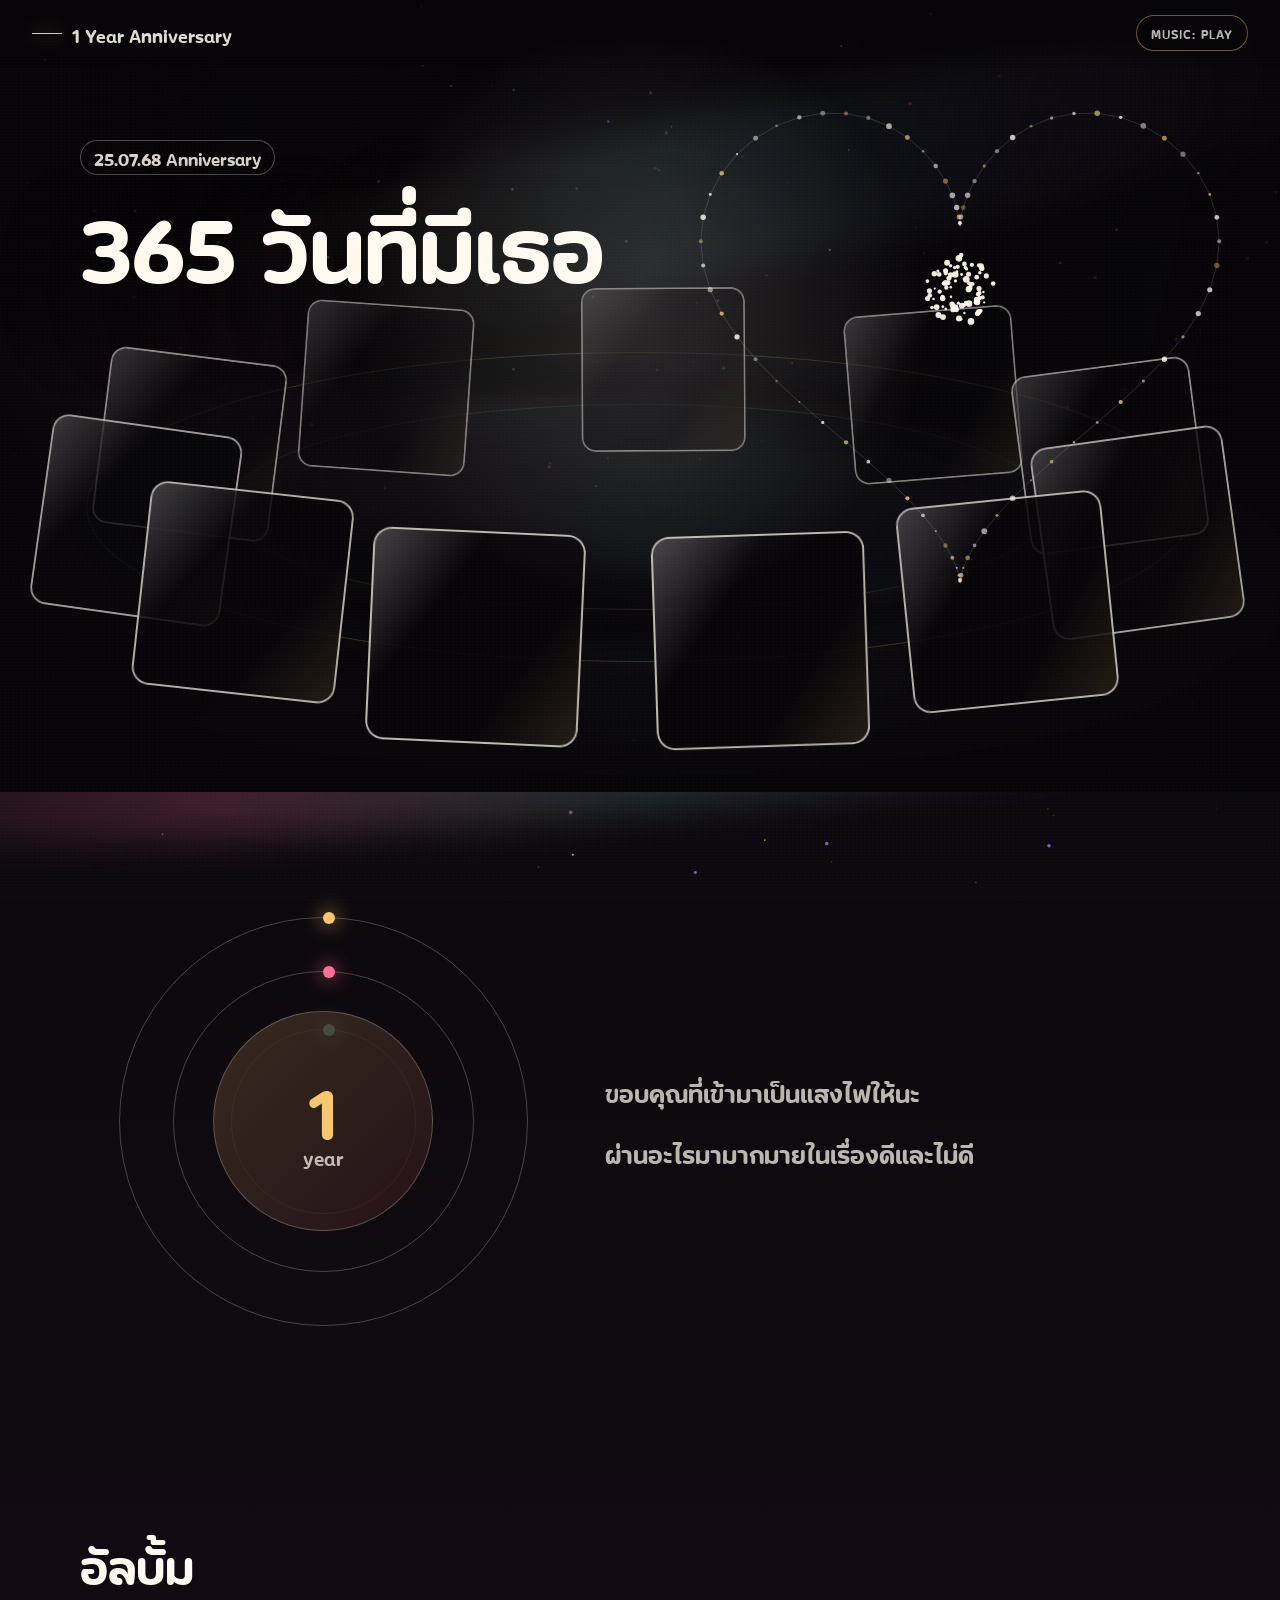
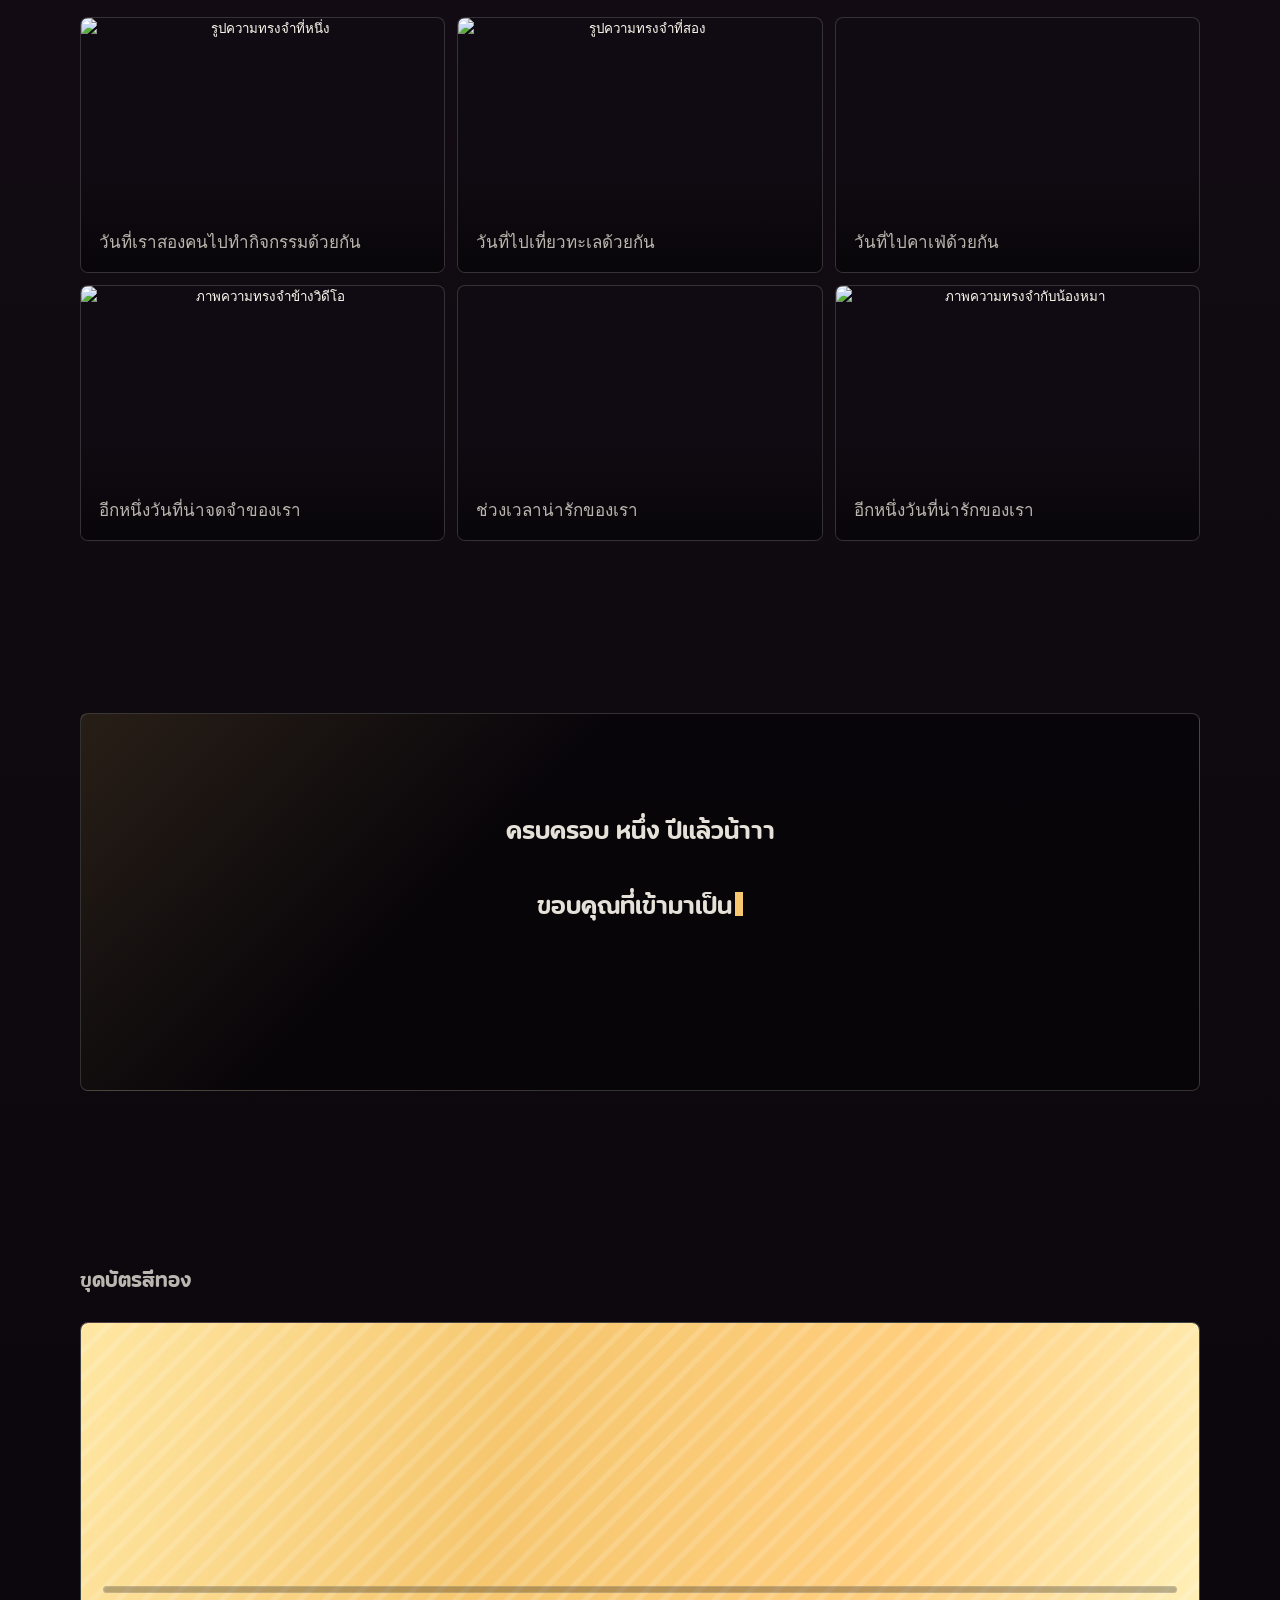
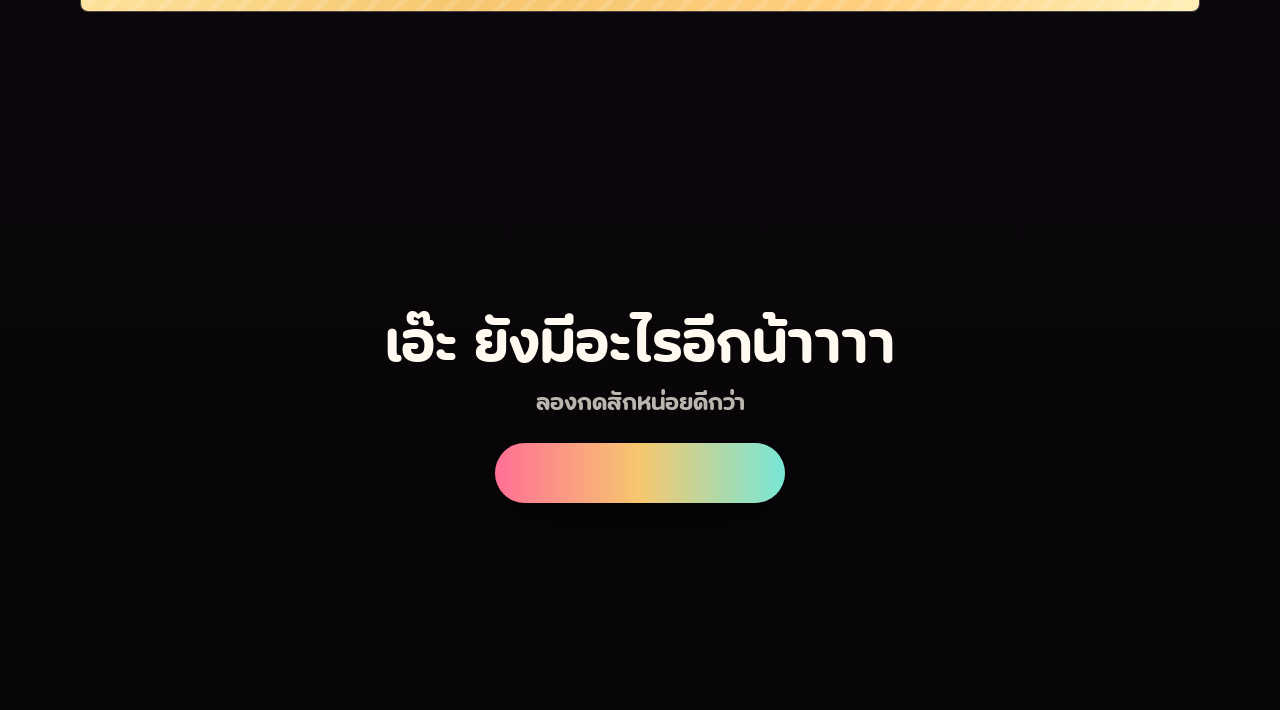
==== NN2.html @ c5a95ccd "Add files via upload" ====
<!DOCTYPE html>
<html lang="th">
<head>
<meta charset="UTF-8">
<meta name="viewport" content="width=device-width, initial-scale=1.0">
<title>365 วันที่มีเธอ</title>

<style>
@font-face {
    font-family: "FC Issara Rounded";
    src: url("FC_Issara_Rounded.ttf") format("truetype");
    font-weight: 400;
    font-style: normal;
}

:root {
    --night: #070508;
    --deep: #120b13;
    --ink: #fff9ef;
    --muted: rgba(255, 249, 239, 0.72);
    --line: rgba(255, 249, 239, 0.18);
    --gold: #f6c76f;
    --rose: #ff6f95;
    --aqua: #77e7d7;
    --violet: #9c86ff;
}

* {
    box-sizing: border-box;
}

html {
    scroll-behavior: smooth;
}

body {
    margin: 0;
    color: var(--ink);
    background:
        linear-gradient(180deg, #070508 0%, #120b13 42%, #070508 100%);
    font-family: "FC Issara Rounded", "Leelawadee UI", Tahoma, sans-serif;
    letter-spacing: 0;
    overflow-x: hidden;
}

body.locked {
    overflow: hidden;
}

body.screen-shake {
    animation: screenShake 480ms cubic-bezier(.36, .07, .19, .97);
}

canvas {
    position: fixed;
    inset: 0;
    width: 100%;
    height: 100%;
    pointer-events: none;
}

#starCanvas {
    z-index: -4;
}

#heartCanvas {
    z-index: 1;
}

#fxCanvas {
    z-index: 30;
}

.scroll-progress {
    position: fixed;
    left: 0;
    top: 0;
    z-index: 40;
    width: var(--progress, 0%);
    height: 4px;
    background: linear-gradient(90deg, var(--rose), var(--gold), var(--aqua), var(--violet));
    box-shadow: 0 0 22px rgba(246, 199, 111, 0.72);
    pointer-events: none;
}

.aurora-ribbons,
.meteor-layer,
.heart-rain,
.cursor-light,
.memory-flash {
    position: fixed;
    inset: 0;
    pointer-events: none;
}

.aurora-ribbons {
    z-index: -2;
    overflow: hidden;
    mix-blend-mode: screen;
}

.aurora-ribbons span {
    position: absolute;
    left: -18vw;
    width: 138vw;
    height: 18vh;
    border-radius: 50%;
    background: linear-gradient(90deg, transparent, rgba(255, 111, 149, 0.36), rgba(119, 231, 215, 0.28), rgba(156, 134, 255, 0.22), transparent);
    filter: blur(18px);
    opacity: 0.58;
    animation: ribbonMove 9s ease-in-out infinite alternate;
}

.aurora-ribbons span:nth-child(1) {
    top: 14vh;
    transform: rotate(-12deg);
}

.aurora-ribbons span:nth-child(2) {
    top: 46vh;
    transform: rotate(8deg);
    animation-delay: -3s;
}

.aurora-ribbons span:nth-child(3) {
    top: 72vh;
    transform: rotate(-5deg);
    animation-delay: -5s;
}

.meteor-layer {
    z-index: 4;
    overflow: hidden;
}

.meteor {
    position: fixed;
    left: var(--x);
    top: var(--y);
    width: 2px;
    height: var(--len);
    border-radius: 999px;
    background: linear-gradient(180deg, rgba(255, 249, 239, 0), var(--color));
    box-shadow: 0 0 16px var(--color);
    transform: rotate(52deg);
    animation: meteorFall var(--duration) linear forwards;
}

.heart-rain {
    z-index: 5;
    overflow: hidden;
}

.falling-heart {
    position: fixed;
    left: var(--x);
    top: -40px;
    color: var(--color);
    font-size: var(--size);
    text-shadow: 0 0 18px currentColor;
    animation: heartFall var(--duration) linear forwards;
}

.cursor-light {
    z-index: 6;
    background: radial-gradient(circle at var(--mx, 50%) var(--my, 35%), rgba(255, 249, 239, 0.14), transparent 18rem);
    mix-blend-mode: screen;
}

.click-spark {
    position: fixed;
    left: var(--x);
    top: var(--y);
    z-index: 31;
    width: var(--size);
    height: var(--size);
    border-radius: 50%;
    background: var(--color);
    box-shadow: 0 0 18px var(--color);
    pointer-events: none;
    transform: translate(-50%, -50%);
    animation: clickSpark 700ms ease-out forwards;
}

.cannon-piece {
    position: fixed;
    left: var(--x);
    bottom: -24px;
    z-index: 31;
    width: 10px;
    height: 18px;
    border-radius: 2px;
    background: var(--color);
    box-shadow: 0 0 14px var(--color);
    pointer-events: none;
    animation: cannonFly var(--duration) cubic-bezier(.16, .84, .28, 1) forwards;
}

.memory-flash {
    z-index: 28;
    opacity: 0;
    background: radial-gradient(circle at center, rgba(255, 249, 239, 0.72), rgba(246, 199, 111, 0.24), transparent 54%);
}

.memory-flash.show {
    animation: memoryFlash 650ms ease-out forwards;
}

.grain {
    position: fixed;
    inset: 0;
    z-index: 2;
    pointer-events: none;
    opacity: 0.13;
    background-image:
        repeating-linear-gradient(0deg, rgba(255,255,255,0.06) 0 1px, transparent 1px 3px),
        repeating-linear-gradient(90deg, rgba(255,255,255,0.04) 0 1px, transparent 1px 4px);
    mix-blend-mode: screen;
}

.intro-curtain {
    position: fixed;
    inset: 0;
    z-index: 25;
    display: grid;
    place-items: center;
    background: #070508;
    pointer-events: none;
    animation: curtainGone 1400ms ease 4100ms forwards;
}

.intro-curtain::before,
.intro-curtain::after {
    content: "";
    position: absolute;
    top: 0;
    bottom: 0;
    width: 50%;
    background:
        linear-gradient(90deg, rgba(7, 5, 8, 1), rgba(45, 16, 31, 0.96)),
        repeating-linear-gradient(90deg, rgba(255,255,255,0.06) 0 1px, transparent 1px 38px);
    animation: openCurtain 3200ms cubic-bezier(.65, 0, .25, 1) 900ms forwards;
}

.intro-curtain::before {
    left: 0;
}

.intro-curtain::after {
    right: 0;
    transform: scaleX(-1);
}

.intro-mark {
    position: relative;
    z-index: 1;
    text-align: center;
}

.intro-mark strong {
    display: block;
    color: var(--gold);
    font-size: 82px;
    line-height: 0.9;
    text-shadow: 0 0 34px rgba(246, 199, 111, 0.58);
}

.intro-mark span {
    display: block;
    margin-top: 12px;
    color: var(--muted);
    font-size: 24px;
}

.topbar {
    position: fixed;
    top: 0;
    left: 0;
    right: 0;
    z-index: 12;
    display: flex;
    justify-content: space-between;
    align-items: center;
    gap: 18px;
    min-height: 66px;
    padding: 12px 32px;
    background: linear-gradient(180deg, rgba(7, 5, 8, 0.84), rgba(7, 5, 8, 0));
}

.music-toggle {
    min-width: 94px;
    padding: 9px 14px;
    border: 1px solid rgba(246, 199, 111, 0.42);
    border-radius: 999px;
    color: var(--muted);
    background: rgba(7, 5, 8, 0.64);
    font: inherit;
    font-size: 12px;
    font-weight: 700;
    letter-spacing: 0.08em;
    cursor: pointer;
    backdrop-filter: blur(12px);
    transition: color 180ms ease, border-color 180ms ease, box-shadow 180ms ease;
}

.music-toggle:hover,
.music-toggle.is-playing {
    color: var(--cream);
    border-color: rgba(246, 199, 111, 0.82);
    box-shadow: 0 0 22px rgba(246, 199, 111, 0.18);
}

.music-toggle:focus-visible {
    outline: 2px solid var(--gold);
    outline-offset: 3px;
}
.brand {
    display: inline-flex;
    align-items: center;
    gap: 10px;
    min-width: 0;
    color: rgba(255, 249, 239, 0.88);
    font-size: 18px;
    text-decoration: none;
    white-space: nowrap;
}

.brand::before {
    content: "";
    width: 30px;
    height: 1px;
    background: var(--gold);
    box-shadow: 0 0 18px var(--gold);
}

.nav {
    display: flex;
    gap: 10px;
    align-items: center;
}

.nav a,
.nav button,
.tiny-button {
    min-height: 38px;
    padding: 7px 14px;
    border: 1px solid rgba(255, 249, 239, 0.24);
    border-radius: 999px;
    background: rgba(7, 5, 8, 0.42);
    color: var(--ink);
    font: inherit;
    font-size: 16px;
    text-decoration: none;
    cursor: pointer;
    backdrop-filter: blur(12px);
    transition: transform 160ms ease, filter 160ms ease;
}

.nav a:hover,
.nav a:focus-visible,
.nav button:hover,
.nav button:focus-visible,
.tiny-button:hover,
.tiny-button:focus-visible,
.primary-button:hover,
.primary-button:focus-visible,
.ghost-button:hover,
.ghost-button:focus-visible {
    transform: translateY(-2px);
    filter: brightness(1.06);
    outline: none;
}

.hero {
    position: relative;
    min-height: 88svh;
    display: grid;
    align-items: start;
    padding: 140px 32px 52px;
    isolation: isolate;
}

.hero-memory-universe {
    position: absolute;
    left: 50%;
    top: 64%;
    z-index: 4;
    width: min(92vw, 1500px);
    height: 430px;
    transform: translate(-50%, -50%);
    perspective: 1100px;
    pointer-events: auto;
    touch-action: pan-y;
    user-select: none;
    cursor: grab;
}
.hero-memory-universe.is-dragging { cursor: grabbing; }
.hero-memory-universe::before,
.hero-memory-universe::after {
    content: "";
    position: absolute;
    border: 1px solid rgba(246, 199, 111, 0.2);
    border-radius: 50%;
    box-shadow: inset 0 0 60px rgba(119, 231, 215, 0.035), 0 0 35px rgba(246, 199, 111, 0.04);
}
.hero-memory-universe::before { inset: 14% 3%; }
.hero-memory-universe::after { inset: 26% 15%; border-color: rgba(119, 231, 215, 0.11); }
.memory-planet {
    position: absolute;
    left: 50%;
    top: 50%;
    width: clamp(210px, 14vw, 300px);
    height: clamp(210px, 14vw, 300px);
    aspect-ratio: 1;
    padding: 0;
    border: 0;
    border-radius: 18px;
    background: transparent;
    cursor: pointer;
    pointer-events: auto;
    opacity: 0;
    contain: layout paint;
    backface-visibility: hidden;
    transform-style: preserve-3d;
    will-change: transform, opacity;
}
.memory-planet.planet-tall {
    width: clamp(210px, 14vw, 300px);
    height: clamp(210px, 14vw, 300px);
}
.planet-card {
    position: relative;
    width: 100%;
    height: 100%;
    display: block;
    overflow: hidden;
    border: 2px solid rgba(255, 249, 239, 0.74);
    border-radius: 18px;
    background: rgba(7, 5, 8, 0.92);
    box-shadow: 0 0 0 6px rgba(246, 199, 111, 0.06), 0 18px 40px rgba(0, 0, 0, 0.5), 0 0 28px rgba(246, 199, 111, 0.2);
    transition: transform 180ms ease, border-color 180ms ease, box-shadow 180ms ease;
}
.planet-card::after {
    content: "";
    position: absolute;
    inset: 0;
    background: linear-gradient(125deg, rgba(255,255,255,0.24), transparent 32%, transparent 70%, rgba(246,199,111,0.12));
    pointer-events: none;
}
.planet-card img,
.planet-card video { width: 100%; height: 100%; display: block; object-fit: cover; }
.memory-planet:hover .planet-card,
.memory-planet:focus-visible .planet-card {
    border-color: var(--gold);
    box-shadow: 0 0 0 8px rgba(246, 199, 111, 0.12), 0 22px 48px rgba(0, 0, 0, 0.58), 0 0 42px rgba(246, 199, 111, 0.42);
    transform: scale(1.1);
}
.memory-planet:focus-visible { outline: none; }
.planet-play {
    position: absolute;
    left: 50%;
    top: 50%;
    z-index: 2;
    width: 38px;
    height: 38px;
    display: grid;
    place-items: center;
    border: 1px solid rgba(255, 249, 239, 0.78);
    border-radius: 50%;
    color: #070508;
    background: rgba(246, 199, 111, 0.94);
    box-shadow: 0 0 26px rgba(246, 199, 111, 0.58);
    transform: translate(-50%, -50%);
    font-size: 14px;
}
.hero::before {
    content: "";
    position: absolute;
    inset: 0;
    z-index: -3;
    background:
        linear-gradient(90deg, rgba(7, 5, 8, 0.94), rgba(7, 5, 8, 0.38) 52%, rgba(7, 5, 8, 0.86)),
        linear-gradient(180deg, rgba(7, 5, 8, 0.12), rgba(7, 5, 8, 0.42) 64%, #070508),
        url("IMG_5795.jpg") center 44% / cover no-repeat;
}

.hero-inner,
.wrap {
    width: min(1120px, 100%);
    margin: 0 auto;
}

.eyebrow {
    display: inline-flex;
    align-items: center;
    min-height: 34px;
    padding: 5px 13px;
    border: 1px solid rgba(255, 249, 239, 0.28);
    border-radius: 999px;
    background: rgba(7, 5, 8, 0.32);
    color: rgba(255, 249, 239, 0.84);
    font-size: 17px;
    backdrop-filter: blur(10px);
}

h1 {
    max-width: 830px;
    margin: 22px 0 18px;
    font-size: 88px;
    line-height: 0.94;
    font-weight: 700;
    text-shadow: 0 28px 80px rgba(0, 0, 0, 0.74);
}

.hero-copy {
    max-width: 630px;
    margin: 0 0 30px;
    color: var(--muted);
    font-size: 24px;
    line-height: 1.5;
}

.actions {
    display: flex;
    flex-wrap: wrap;
    gap: 12px;
    align-items: center;
}

.primary-button,
.ghost-button {
    display: inline-flex;
    align-items: center;
    justify-content: center;
    min-height: 54px;
    padding: 12px 25px;
    border-radius: 999px;
    font: inherit;
    font-size: 20px;
    font-weight: 700;
    text-decoration: none;
    cursor: pointer;
    transition: transform 160ms ease, filter 160ms ease;
}

.primary-button {
    border: 0;
    color: #1b1014;
    background: linear-gradient(135deg, #fff9ef, var(--gold) 56%, var(--aqua));
    box-shadow: 0 24px 50px rgba(0, 0, 0, 0.36);
}

.ghost-button {
    border: 1px solid rgba(255, 249, 239, 0.26);
    color: var(--ink);
    background: rgba(255, 249, 239, 0.1);
    backdrop-filter: blur(12px);
}

section {
    position: relative;
    padding: 86px 32px;
}

section.section-fx {
    opacity: 0;
    transform: translateY(34px) scale(0.985);
    filter: blur(5px);
    transition:
        opacity 700ms ease,
        transform 700ms ease,
        filter 700ms ease;
}

section.section-fx.in-view {
    opacity: 1;
    transform: translateY(0) scale(1);
    filter: blur(0);
}

.section-head {
    display: flex;
    justify-content: space-between;
    align-items: end;
    gap: 28px;
    margin-bottom: 30px;
}

.section-head h2 {
    margin: 0;
    max-width: 640px;
    font-size: 46px;
    line-height: 1.08;
}

.section-head p {
    max-width: 440px;
    margin: 0;
    color: var(--muted);
    font-size: 20px;
    line-height: 1.45;
}

.stats {
    display: grid;
    grid-template-columns: repeat(4, minmax(0, 1fr));
    gap: 1px;
    border: 1px solid var(--line);
    background: var(--line);
}

.stat {
    position: relative;
    min-height: 158px;
    padding: 24px;
    background:
        linear-gradient(180deg, rgba(255, 249, 239, 0.08), rgba(255, 249, 239, 0.02)),
        rgba(7, 5, 8, 0.72);
    overflow: hidden;
}

.stat::after {
    content: "";
    position: absolute;
    inset: -80% -30%;
    background: linear-gradient(105deg, transparent 34%, rgba(255, 249, 239, 0.18), transparent 66%);
    transform: translateX(-70%) rotate(12deg);
    animation: cardShimmer 5.8s ease-in-out infinite;
    pointer-events: none;
}

.stat strong {
    display: block;
    color: var(--gold);
    font-size: 48px;
    line-height: 1;
}

.stat span {
    display: block;
    margin-top: 13px;
    color: var(--muted);
    font-size: 19px;
    line-height: 1.35;
}

.orbit-wrap {
    display: grid;
    grid-template-columns: 0.9fr 1.1fr;
    gap: 38px;
    align-items: center;
}

.orbit {
    position: relative;
    aspect-ratio: 1;
    min-height: 420px;
}

.orbit-ring {
    position: absolute;
    inset: 8%;
    border: 1px solid rgba(255, 249, 239, 0.24);
    border-radius: 50%;
    animation: orbitSpin 22s linear infinite;
}

.orbit-ring:nth-child(2) {
    inset: 19%;
    animation-duration: 16s;
    animation-direction: reverse;
}

.orbit-ring:nth-child(3) {
    inset: 31%;
    animation-duration: 12s;
}

.orbit-ring span {
    position: absolute;
    left: 50%;
    top: -6px;
    width: 12px;
    height: 12px;
    border-radius: 50%;
    background: var(--gold);
    box-shadow: 0 0 20px var(--gold);
}

.orbit-ring:nth-child(2) span {
    background: var(--rose);
    box-shadow: 0 0 20px var(--rose);
}

.orbit-ring:nth-child(3) span {
    background: var(--aqua);
    box-shadow: 0 0 20px var(--aqua);
}

.orbit-core {
    position: absolute;
    inset: 50%;
    width: 220px;
    height: 220px;
    display: grid;
    place-items: center;
    border: 1px solid rgba(255, 249, 239, 0.24);
    border-radius: 50%;
    background:
        linear-gradient(135deg, rgba(246, 199, 111, 0.2), rgba(255, 111, 149, 0.12)),
        rgba(7, 5, 8, 0.78);
    transform: translate(-50%, -50%);
    text-align: center;
}

.orbit-core strong {
    display: block;
    color: var(--gold);
    font-size: 68px;
    line-height: 0.9;
}

.orbit-core span {
    display: block;
    margin-top: 8px;
    color: var(--muted);
    font-size: 19px;
}

.orbit-copy {
    color: var(--muted);
    font-size: 24px;
    line-height: 1.55;
}

.film {
    display: grid;
    grid-template-columns: repeat(3, minmax(0, 1fr));
    gap: 12px;
}

.photo-frame {
    position: relative;
    min-height: 0;
    height: clamp(220px, 20vw, 260px);
    padding: 0;
    border: 1px solid rgba(255, 249, 239, 0.16);
    border-radius: 8px;
    overflow: hidden;
    background: #100b12;
    color: var(--ink);
    cursor: pointer;
    transform-style: preserve-3d;
    transition: transform 180ms ease, box-shadow 180ms ease;
}

.photo-frame::before {
    content: "";
    position: absolute;
    inset: 0;
    z-index: 1;
    background:
        linear-gradient(110deg, transparent 32%, rgba(255, 249, 239, 0.2), transparent 56%),
        repeating-linear-gradient(0deg, rgba(255, 255, 255, 0.06) 0 1px, transparent 1px 7px);
    transform: translateX(-120%);
    animation: photoScan 4.8s ease-in-out infinite;
    pointer-events: none;
}

.photo-frame:hover,
.photo-frame:focus-visible {
    box-shadow:
        0 24px 64px rgba(0, 0, 0, 0.42),
        0 0 38px rgba(246, 199, 111, 0.18);
}

.photo-frame:first-child {
    grid-row: auto;
    min-height: 0;
}

.photo-frame img,
.photo-frame video {
    display: block;
    width: 100%;
    height: 100%;
    object-fit: cover;
    transition: transform 700ms ease, filter 700ms ease;
}

.photo-frame:hover img,
.photo-frame:focus-visible img,
.photo-frame:hover video,
.photo-frame:focus-visible video {
    transform: scale(1.05);
    filter: contrast(1.06) saturate(1.08);
}

.photo-frame:focus-visible {
    outline: 2px solid var(--gold);
    outline-offset: 3px;
}

.caption {
    position: absolute;
    left: 0;
    right: 0;
    bottom: 0;
    padding: 54px 18px 17px;
    background: linear-gradient(180deg, transparent, rgba(7, 5, 8, 0.86));
    text-align: left;
}

.caption strong {
    display: block;
    font-size: 22px;
    line-height: 1.2;
}

.caption span {
    display: block;
    margin-top: 5px;
    color: var(--muted);
    font-size: 17px;
    line-height: 1.35;
}

.letter-box {
    display: block;
    padding: 34px;
    border: 1px solid rgba(255, 249, 239, 0.18);
    border-radius: 8px;
    background:
        linear-gradient(135deg, rgba(246, 199, 111, 0.13), transparent 36%),
        rgba(7, 5, 8, 0.68);
    backdrop-filter: blur(14px);
}

.letter-box h2 {
    margin: 0;
    font-size: 46px;
    line-height: 1.08;
}

.letter-box p {
    margin: 12px 0 0;
    color: var(--muted);
    font-size: 20px;
    line-height: 1.45;
}

.typed {
    min-height: 308px;
    width: min(820px, 100%);
    margin: 0 auto;
    padding: 60px 0;
    color: rgba(255, 249, 239, 0.9);
    font-size: 24px;
    line-height: 1.58;
    text-align: center;
    white-space: pre-line;
}

.caret {
    display: inline-block;
    width: 8px;
    height: 1em;
    margin-left: 3px;
    vertical-align: -2px;
    background: var(--gold);
    animation: blink 900ms steps(2, start) infinite;
}

.scratch-area {
    position: relative;
    min-height: 290px;
    display: grid;
    place-items: center;
    border: 1px solid rgba(255, 249, 239, 0.18);
    border-radius: 8px;
    overflow: hidden;
    background:
        linear-gradient(120deg, rgba(255, 111, 149, 0.16), rgba(119, 231, 215, 0.1)),
        rgba(7, 5, 8, 0.72);
}

.scratch-area::before {
    content: "";
    position: absolute;
    inset: -24%;
    z-index: 1;
    background:
        radial-gradient(circle at 20% 30%, rgba(255, 111, 149, 0.18), transparent 28%),
        radial-gradient(circle at 76% 60%, rgba(119, 231, 215, 0.16), transparent 32%),
        conic-gradient(from 90deg, transparent, rgba(246, 199, 111, 0.12), transparent, rgba(255, 111, 149, 0.08), transparent);
    filter: blur(12px);
    opacity: 0;
    animation: scratchAura 8s linear infinite;
    transition: opacity 220ms ease;
    pointer-events: none;
}

.scratch-area.scratching::before,
.scratch-area.revealed::before {
    opacity: 1;
}

.secret-message {
    position: relative;
    z-index: 2;
    max-width: 760px;
    padding: 32px;
    text-align: center;
}

.secret-message h2 {
    margin: 0 0 14px;
    font-size: 48px;
    line-height: 1.1;
}

.secret-message p {
    margin: 0;
    color: var(--muted);
    font-size: 24px;
    line-height: 1.5;
}

.secret-message.secret-video-message {
    position: absolute;
    inset: 0;
    width: 100%;
    max-width: none;
    padding: 0;
    background: #070508;
}

.secret-video {
    display: block;
    width: 100%;
    height: 100%;
    object-fit: contain;
}

#scratchCanvas {
    position: absolute;
    inset: 0;
    z-index: 3;
    width: 100%;
    height: 100%;
    cursor: crosshair;
    pointer-events: auto;
    touch-action: none;
}

.scratch-effects {
    position: absolute;
    inset: 0;
    z-index: 4;
    overflow: hidden;
    pointer-events: none;
}

.scratch-spark {
    position: absolute;
    left: var(--x);
    top: var(--y);
    width: var(--size);
    height: var(--size);
    border-radius: 50%;
    background: var(--color);
    box-shadow: 0 0 16px var(--color);
    transform: translate(-50%, -50%);
    animation: scratchSpark 760ms ease-out forwards;
}

.scratch-ripple {
    position: absolute;
    left: var(--x);
    top: var(--y);
    width: 28px;
    height: 28px;
    border: 1px solid rgba(255, 249, 239, 0.58);
    border-radius: 50%;
    transform: translate(-50%, -50%);
    animation: scratchRipple 640ms ease-out forwards;
}

.scratch-meter {
    position: absolute;
    left: 22px;
    right: 22px;
    bottom: 18px;
    z-index: 5;
    height: 7px;
    border-radius: 999px;
    background: rgba(7, 5, 8, 0.28);
    overflow: hidden;
    pointer-events: none;
    box-shadow: 0 0 0 1px rgba(255, 249, 239, 0.16) inset;
}

.scratch-meter span {
    display: block;
    width: var(--scratch-progress, 0%);
    height: 100%;
    border-radius: inherit;
    background: linear-gradient(90deg, var(--rose), var(--gold), var(--aqua));
    box-shadow: 0 0 18px rgba(246, 199, 111, 0.72);
    transition: width 160ms ease;
}

.scratch-area.revealed #scratchCanvas {
    opacity: 0;
    transition: opacity 500ms ease;
    pointer-events: none;
}

.scratch-area.revealed .scratch-meter {
    opacity: 0;
    transform: translateY(10px);
    transition: opacity 380ms ease, transform 380ms ease;
}

.scratch-area.revealed .secret-message {
    animation: secretRevealPop 850ms cubic-bezier(.18, .89, .32, 1.28);
}

.finale {
    min-height: 68svh;
    display: grid;
    place-items: center;
    text-align: center;
}

.finale h2 {
    margin: 0 0 16px;
    font-size: 56px;
    line-height: 1.08;
}

.finale p {
    max-width: 670px;
    margin: 0 auto 28px;
    color: var(--muted);
    font-size: 23px;
    line-height: 1.48;
}

.hold-button {
    --hold: 100%;
    position: relative;
    min-width: 290px;
    min-height: 60px;
    padding: 13px 28px;
    border: 0;
    border-radius: 999px;
    overflow: hidden;
    background: rgba(255, 249, 239, 0.14);
    color: var(--ink);
    font: inherit;
    font-size: 22px;
    font-weight: 700;
    cursor: pointer;
    box-shadow: 0 22px 48px rgba(0, 0, 0, 0.36);
}

.hold-button::before {
    content: "";
    position: absolute;
    inset: 0;
    width: var(--hold);
    background: linear-gradient(90deg, var(--rose), var(--gold), var(--aqua));
    transition: width 80ms linear;
}

.hold-button span {
    position: relative;
    z-index: 1;
}

.final-overlay,
.lightbox {
    position: fixed;
    inset: 0;
    z-index: 24;
    display: none;
    place-items: center;
    padding: 24px;
    background: rgba(7, 5, 8, 0.86);
    backdrop-filter: blur(16px);
}

.final-overlay.show,
.lightbox.show {
    display: grid;
}

.final-card {
    width: min(760px, 100%);
    padding: 36px;
    border: 1px solid rgba(255, 249, 239, 0.24);
    border-radius: 8px;
    background:
        linear-gradient(135deg, rgba(246, 199, 111, 0.16), rgba(255, 111, 149, 0.08)),
        rgba(7, 5, 8, 0.82);
    text-align: center;
    box-shadow: 0 34px 100px rgba(0, 0, 0, 0.58);
}

.final-card h2 {
    margin: 0 0 15px;
    color: var(--gold);
    font-size: 64px;
    line-height: 1.04;
}

.final-card p {
    margin: 0 auto 24px;
    max-width: 610px;
    color: rgba(255, 249, 239, 0.84);
    font-size: 25px;
    line-height: 1.5;
}

.video-countdown {
    position: fixed;
    inset: 0;
    z-index: 30;
    display: none;
    place-items: center;
    margin: 0;
    padding: 24px;
    background:
        radial-gradient(circle at 50% 46%, rgba(246, 199, 111, 0.22), transparent 34%),
        radial-gradient(circle at 50% 46%, rgba(255, 111, 149, 0.16), transparent 48%),
        rgba(7, 5, 8, 0.88);
    color: rgba(255, 249, 239, 0.86);
    text-align: center;
    pointer-events: none;
}

.video-countdown.show {
    display: grid;
}

.video-count {
    min-width: 240px;
    min-height: 240px;
    display: inline-grid;
    place-items: center;
    border-radius: 50%;
    background: linear-gradient(135deg, var(--gold), var(--rose));
    color: #1b1014;
    font-size: 176px;
    font-weight: 700;
    line-height: 0.9;
    box-shadow:
        0 0 54px rgba(246, 199, 111, 0.55),
        0 0 120px rgba(255, 111, 149, 0.3);
    animation: countdownBeat 1000ms ease-in-out infinite;
}

.video-countdown > span:not(.video-count) {
    display: block;
    max-width: 720px;
    margin-top: 20px;
    color: rgba(255, 249, 239, 0.9);
    font-size: 38px;
    font-weight: 700;
    line-height: 1.18;
    text-shadow: 0 18px 48px rgba(0, 0, 0, 0.62);
}

.video-overlay {
    position: fixed;
    inset: 0;
    z-index: 34;
    display: none;
    place-items: center;
    padding: 24px;
    background: rgba(7, 5, 8, 0.92);
    backdrop-filter: blur(18px);
}

.video-overlay.show {
    display: grid;
}

.video-card {
    width: min(980px, 100%);
    display: grid;
    gap: 14px;
}

.video-card video {
    width: 100%;
    max-height: 72svh;
    border: 1px solid rgba(255, 249, 239, 0.22);
    border-radius: 8px;
    background: #000;
    box-shadow: 0 34px 100px rgba(0, 0, 0, 0.64);
}

.video-note {
    color: rgba(255, 249, 239, 0.72);
    font-size: 18px;
    text-align: center;
}

.video-actions {
    display: flex;
    justify-content: center;
}

.close-button {
    min-height: 48px;
    padding: 10px 22px;
    border: 1px solid rgba(255, 249, 239, 0.26);
    border-radius: 999px;
    background: rgba(255, 249, 239, 0.1);
    color: var(--ink);
    font: inherit;
    font-size: 18px;
    cursor: pointer;
}

.lightbox-content {
    width: min(880px, 100%);
    max-height: 88svh;
    display: grid;
    gap: 14px;
}

.lightbox img {
    width: 100%;
    max-height: 72svh;
    object-fit: contain;
    border-radius: 8px;
    background: #000;
}

.lightbox-caption {
    color: rgba(255, 249, 239, 0.86);
    font-size: 20px;
    line-height: 1.35;
    text-align: center;
}

@keyframes openCurtain {
    to { transform: translateX(-102%); }
}

.intro-curtain::after {
    animation-name: openCurtainRight;
}

@keyframes openCurtainRight {
    to { transform: translateX(102%) scaleX(-1); }
}

@keyframes curtainGone {
    to {
        opacity: 0;
        visibility: hidden;
    }
}

@keyframes orbitSpin {
    to { transform: rotate(360deg); }
}

@keyframes blink {
    50% { opacity: 0; }
}

@keyframes ribbonMove {
    to { transform: translateX(14vw) rotate(10deg) scaleY(1.22); }
}

@keyframes meteorFall {
    to {
        transform: translate(36vw, 68vh) rotate(52deg);
        opacity: 0;
    }
}

@keyframes heartFall {
    to {
        transform: translate(var(--drift), calc(100vh + 80px)) rotate(var(--spin));
        opacity: 0;
    }
}

@keyframes memoryFlash {
    0% { opacity: 0; transform: scale(0.88); }
    30% { opacity: 1; }
    100% { opacity: 0; transform: scale(1.15); }
}

@keyframes clickSpark {
    to {
        transform: translate(calc(var(--dx) - 50%), calc(var(--dy) - 50%)) scale(0.24);
        opacity: 0;
    }
}

@keyframes cannonFly {
    to {
        transform: translate(var(--dx), var(--dy)) rotate(var(--rot));
        opacity: 0;
    }
}

@keyframes cardShimmer {
    0%, 64% { transform: translateX(-74%) rotate(12deg); opacity: 0; }
    72% { opacity: 1; }
    100% { transform: translateX(74%) rotate(12deg); opacity: 0; }
}

@keyframes photoScan {
    0%, 58% { transform: translateX(-120%); opacity: 0; }
    68% { opacity: 1; }
    100% { transform: translateX(120%); opacity: 0; }
}

@keyframes screenShake {
    10%, 90% { transform: translate3d(-1px, 0, 0); }
    20%, 80% { transform: translate3d(2px, 1px, 0); }
    30%, 50%, 70% { transform: translate3d(-4px, -1px, 0); }
    40%, 60% { transform: translate3d(4px, 1px, 0); }
}

@keyframes scratchAura {
    to { transform: rotate(360deg); }
}

@keyframes scratchSpark {
    to {
        transform: translate(calc(var(--dx) - 50%), calc(var(--dy) - 50%)) rotate(var(--rot)) scale(0.2);
        opacity: 0;
    }
}

@keyframes scratchRipple {
    to {
        width: 150px;
        height: 150px;
        opacity: 0;
    }
}

@keyframes secretRevealPop {
    0% { transform: scale(0.94); opacity: 0.56; filter: blur(6px); }
    55% { transform: scale(1.035); opacity: 1; filter: blur(0); }
    100% { transform: scale(1); }
}

@keyframes countdownBeat {
    0%, 100% { transform: scale(1); }
    50% { transform: scale(1.12); }
}

@media (max-width: 920px) {
    .topbar {
        padding: 12px 18px;
    }

    .nav a {
        display: none;
    }

    .hero,
    section {
        padding-left: 18px;
        padding-right: 18px;
    }

    h1 {
        font-size: 60px;
    }

    .hero-copy {
        font-size: 21px;
    }

    .hero-memory-universe {
        left: 50%;
        top: 66%;
        width: 96vw;
        height: 360px;
    }
    .section-head,
    .orbit-wrap,
    .letter-box {
        display: block;
    }

    .section-head p,
    .letter-box p {
        margin-top: 12px;
    }

    .stats {
        grid-template-columns: 1fr;
    }

    .film {
        grid-template-columns: repeat(2, minmax(0, 1fr));
    }

    .photo-frame,
    .photo-frame:first-child {
        min-height: 0;
        height: 230px;
        grid-row: auto;
    }

    .orbit {
        margin: 0 auto 26px;
        min-height: 360px;
        width: min(420px, 100%);
    }

    .typed {
        margin-top: 28px;
    }
}

@media (max-width: 560px) {
.film {
    grid-template-columns: 1fr;
}

.photo-frame,
.photo-frame:first-child {
    height: 230px;
}
.brand {
        font-size: 16px;
    }

    .nav button {
        padding: 7px 12px;
        font-size: 15px;
    }

    .hero {
        min-height: 90svh;
        padding-top: 110px;
        padding-bottom: 44px;
    }

    .hero-memory-universe {
        top: 68%;
        width: 98vw;
        height: 320px;
    }


    .memory-planet,
    .memory-planet.planet-tall { width: 124px; height: 124px; border-radius: 12px; }
    .planet-card { border-radius: 12px; }
    h1 {
        font-size: 46px;
    }

    .actions {
        align-items: stretch;
    }

    .primary-button,
    .ghost-button {
        width: 100%;
    }

    .section-head h2,
    .letter-box h2,
    .secret-message h2,
    .finale h2 {
        font-size: 36px;
    }

    .typed {
        min-height: 380px;
        font-size: 21px;
    }

    .secret-message p,
    .final-card p {
        font-size: 21px;
    }

    .hold-button {
        min-width: 0;
        width: 100%;
    }

    .final-card {
        padding: 28px 20px;
    }

    .final-card h2 {
        font-size: 44px;
    }

    .video-countdown {
        padding: 18px;
    }

    .video-count {
        min-width: 154px;
        min-height: 154px;
        font-size: 112px;
    }

    .video-countdown > span:not(.video-count) {
        margin-top: 16px;
        font-size: 25px;
    }

    .video-card video {
        max-height: 64svh;
    }
}

@media (prefers-reduced-motion: reduce) {
    html {
        scroll-behavior: auto;
    }

    *,
    *::before,
    *::after {
        animation-duration: 1ms !important;
        animation-iteration-count: 1 !important;
        transition-duration: 1ms !important;
    }
}
</style>
</head>

<body>
<audio id="backgroundMusic" autoplay loop preload="auto">
    <source src="NN1Y.mp3" type="audio/mpeg">
</audio>
<canvas id="starCanvas" aria-hidden="true"></canvas>
<canvas id="heartCanvas" aria-hidden="true"></canvas>
<canvas id="fxCanvas" aria-hidden="true"></canvas>
<div class="scroll-progress" id="scrollProgress" aria-hidden="true"></div>
<div class="aurora-ribbons" aria-hidden="true"><span></span><span></span><span></span></div>
<div class="meteor-layer" id="meteorLayer" aria-hidden="true"></div>
<div class="heart-rain" id="heartRain" aria-hidden="true"></div>
<div class="cursor-light" id="cursorLight" aria-hidden="true"></div>
<div class="memory-flash" id="memoryFlash" aria-hidden="true"></div>
<div class="grain" aria-hidden="true"></div>

<div class="intro-curtain" aria-hidden="true">
    <div class="intro-mark">
        <strong>25.07.68</strong>
        <span>Anniversary</span>
    </div>
</div>

<header class="topbar">
    <a class="brand" href="./index.html" aria-label="กลับไปหน้าเปิดของขวัญ">1 Year Anniversary</a>
    <button class="music-toggle" id="musicToggle" type="button" aria-label="Toggle background music" aria-pressed="false">MUSIC: PLAY</button>

</header>

<main>
    <section class="hero" aria-label="หน้าเปิดวันครบรอบ">
        <div class="hero-inner">
            <div class="eyebrow">25.07.68 Anniversary </div>
            <h1>365 วันที่มีเธอ</h1>

        </div>
        <div class="hero-memory-universe" aria-label="Orbiting video gallery">
            <button class="memory-planet orbit-video-trigger" type="button" data-video-src="M1.mp4" aria-label="Play video M1">
                <span class="planet-card"><video src="M1.mp4" autoplay muted loop playsinline preload="metadata"></video></span>
            </button>
            <button class="memory-planet orbit-video-trigger" type="button" data-video-src="M2.mp4" aria-label="Play video M2">
                <span class="planet-card"><video src="M2.mp4" autoplay muted loop playsinline preload="metadata"></video></span>
            </button>
            <button class="memory-planet orbit-video-trigger" type="button" data-video-src="M3.mp4" aria-label="Play video M3">
                <span class="planet-card"><video src="M3.mp4" autoplay muted loop playsinline preload="metadata"></video></span>
            </button>
            <button class="memory-planet orbit-video-trigger" type="button" data-video-src="M4.mp4" aria-label="Play video M4">
                <span class="planet-card"><video src="M4.mp4" autoplay muted loop playsinline preload="metadata"></video></span>
            </button>
            <button class="memory-planet orbit-video-trigger" type="button" data-video-src="M5.mp4" aria-label="Play video M5">
                <span class="planet-card"><video src="M5.mp4" autoplay muted loop playsinline preload="metadata"></video></span>
            </button>
            <button class="memory-planet orbit-video-trigger" type="button" data-video-src="M6.mp4" aria-label="Play video M6">
                <span class="planet-card"><video src="M6.mp4" autoplay muted loop playsinline preload="metadata"></video></span>
            </button>
            <button class="memory-planet orbit-video-trigger" type="button" data-video-src="M7.mp4" aria-label="Play video M7">
                <span class="planet-card"><video src="M7.mp4" autoplay muted loop playsinline preload="metadata"></video></span>
            </button>
            <button class="memory-planet orbit-video-trigger" type="button" data-video-src="M8.mp4" aria-label="Play video M8">
                <span class="planet-card"><video src="M8.mp4" autoplay muted loop playsinline preload="metadata"></video></span>
            </button>
            <button class="memory-planet orbit-video-trigger" type="button" data-video-src="M9.mp4" aria-label="Play video M9">
                <span class="planet-card"><video src="M9.mp4" autoplay muted loop playsinline preload="metadata"></video></span>
            </button>            
            <button class="memory-planet orbit-video-trigger" type="button" data-video-src="M10.mp4" aria-label="Play video M10">
                <span class="planet-card"><video src="M10.mp4" autoplay muted loop playsinline preload="metadata"></video></span>
            </button>
            <button class="memory-planet orbit-video-trigger" type="button" data-video-src="M11.mp4" aria-label="Play video M11">
                <span class="planet-card"><video src="M11.mp4" autoplay muted loop playsinline preload="metadata"></video></span>
            </button>
        </div>
    </section>

    <section aria-label="วงโคจรของหนึ่งปี">
        <div class="wrap orbit-wrap">
            <div class="orbit" aria-hidden="true">
                <div class="orbit-ring"><span></span></div>
                <div class="orbit-ring"><span></span></div>
                <div class="orbit-ring"><span></span></div>
                <div class="orbit-core"><div><strong>1</strong><span>year</span></div></div>
            </div>
            <div class="orbit-copy">
                <p>ขอบคุณที่เข้ามาเป็นแสงไฟให้นะ</p>
                <p>ผ่านอะไรมามากมายในเรื่องดีและไม่ดี</p>
            </div>
        </div>
    </section>

    <section aria-label="อัลบั้มรูปของเรา">
        <div class="wrap">
            <div class="section-head">
                <h2>อัลบั้ม</h2>
            </div>
            <div class="film">
                <button class="photo-frame" type="button" data-src="IMG_3717.jpg" data-caption="ณ สถานที่ บางคลองหลวง เขตบางกอกน้อย">
                    <img src="IMG_3717.jpg" alt="รูปความทรงจำที่หนึ่ง">
                    <span class="caption"><strong></strong><span>วันที่เราสองคนไปทำกิจกรรมด้วยกัน</span></span>
                </button>
                <button class="photo-frame" type="button" data-src="IMG_5072.jpg" data-caption="ณ สถานที่ หาดบางแสน และ หาดวอนนภา จ.ชลบุรี">
                    <img src="IMG_5072.jpg" alt="รูปความทรงจำที่สอง">
                    <span class="caption"><strong></strong><span>วันที่ไปเที่ยวทะเลด้วยกัน</span></span>
                </button>
                <button class="photo-frame memory-video-frame" type="button" data-video-src="DTHI2077.mp4" data-caption="ขอบคุณที่ทำให้ปีนี้อบอุ่นกว่าที่เคย">
                    <video src="DTHI2077.mp4" autoplay muted loop playsinline preload="auto" aria-label="วิดีโอความทรงจำที่สาม"></video>
                    <span class="caption"><strong></strong><span>วันที่ไปคาเฟ่ด้วยกัน</span></span>
                </button>
                <button class="photo-frame" type="button" data-src="B6.jpg" data-caption="อีกหนึ่งความทรงจำของเรา">
                    <img src="B6.jpg" alt="ภาพความทรงจำข้างวิดีโอ">
                    <span class="caption"><strong></strong><span>อีกหนึ่งวันที่น่าจดจำของเรา</span></span>
                </button>
                <button class="photo-frame memory-video-frame" type="button" data-video-src="B2.mp4" data-caption="อีกหนึ่งวิดีโอความทรงจำของเรา">
                    <video src="B2.mp4" autoplay muted loop playsinline preload="auto" aria-label="วิดีโอความทรงจำเพิ่มเติม"></video>
                    <span class="caption"><strong></strong><span>ช่วงเวลาน่ารักของเรา</span></span>
                </button>
                <button class="photo-frame" type="button" data-src="B1.jpg" data-caption="อีกหนึ่งภาพความทรงจำของเรา">
                    <img src="B1.jpg" alt="ภาพความทรงจำกับน้องหมา">
                    <span class="caption"><strong></strong><span>อีกหนึ่งวันที่น่ารักของเรา</span></span>
                </button>
            </div>
        </div>
    </section>

    <section id="letter" aria-label="จดหมายวันครบรอบ">
        <div class="wrap">
            <div class="letter-box">

                <div class="typed" id="typedLetter" aria-live="polite"></div>
            </div>
        </div>
    </section>

    <section aria-label="ข้อความลับ">
        <div class="wrap">
            <div class="section-head">
                <p>ขุดบัตรสีทอง</p>
            </div>
            <div class="scratch-area" id="scratchArea">
                <div class="secret-message secret-video-message">
                    <video class="secret-video" src="B5.mp4" muted loop playsinline preload="auto" aria-label="วิดีโอความทรงจำในมุมปิดเรื่อง"></video>
                </div>
                <canvas id="scratchCanvas" aria-label="เปิดข้อความลับ"></canvas>
                <div class="scratch-effects" id="scratchEffects" aria-hidden="true"></div>
                <div class="scratch-meter" aria-hidden="true"><span id="scratchMeterFill"></span></div>
            </div>
        </div>
    </section>

    <section class="finale" id="finale" aria-label="ฉากสุดท้าย">
        <div class="wrap">
            <h2>เอ๊ะ ยังมีอะไรอีกน้าาาา</h2>
            <p>ลองกดสักหน่อยดีกว่า </p>
            <button class="hold-button" type="button" id="openVideoButton"><span></span></button>
        </div>
    </section>
</main>

<div class="lightbox" id="lightbox" role="dialog" aria-modal="true" aria-label="รูปความทรงจำ">
    <div class="lightbox-content">
        <img src="" alt="" id="lightboxImage">
        <div class="lightbox-caption" id="lightboxCaption"></div>
        <button class="close-button" type="button" id="closeLightbox">ปิดรูป</button>
    </div>
</div>

<div class="video-overlay" id="videoOverlay" role="dialog" aria-modal="true" aria-label="วิดีโอครบรอบ">
    <div class="video-card">
        <video id="anniversaryVideo" src="80581.mp4" controls playsinline preload="metadata"></video>
        <div class="video-actions">
            <button class="close-button" type="button" id="closeVideo">ปิดวิดีโอ</button>
        </div>
    </div>
</div>

<script>
const backgroundMusic = document.getElementById("backgroundMusic");
const musicToggle = document.getElementById("musicToggle");
let resumeMusicAfterVideo = false;

backgroundMusic.volume = 0.34;

function updateMusicButton() {
    const isPlaying = !backgroundMusic.paused;
    musicToggle.textContent = isPlaying ? "MUSIC: ON" : "MUSIC: PLAY";
    musicToggle.classList.toggle("is-playing", isPlaying);
    musicToggle.setAttribute("aria-pressed", String(isPlaying));
}

function playBackgroundMusic() {
    const playRequest = backgroundMusic.play();
    if (playRequest) playRequest.then(updateMusicButton).catch(updateMusicButton);
}

musicToggle.addEventListener("click", () => {
    if (backgroundMusic.paused) {
        playBackgroundMusic();
    } else {
        backgroundMusic.pause();
    }
});

backgroundMusic.addEventListener("play", updateMusicButton);
backgroundMusic.addEventListener("pause", updateMusicButton);

playBackgroundMusic();
window.addEventListener("load", playBackgroundMusic, { once: true });
window.addEventListener("pointerdown", (event) => {
    if (backgroundMusic.paused && event.target !== musicToggle) playBackgroundMusic();
}, { once: true, capture: true });
window.addEventListener("keydown", (event) => {
    if (backgroundMusic.paused && event.target !== musicToggle) playBackgroundMusic();
}, { once: true, capture: true });
const starCanvas = document.getElementById("starCanvas");
const starCtx = starCanvas.getContext("2d");
const heartCanvas = document.getElementById("heartCanvas");
const heartCtx = heartCanvas.getContext("2d");
const fxCanvas = document.getElementById("fxCanvas");
const fx = fxCanvas.getContext("2d");

const openVideoButton = document.getElementById("openVideoButton");
const videoOverlay = document.getElementById("videoOverlay");
const anniversaryVideo = document.getElementById("anniversaryVideo");
const closeVideo = document.getElementById("closeVideo");
const typedLetter = document.getElementById("typedLetter");
const scratchArea = document.getElementById("scratchArea");
const scratchCanvas = document.getElementById("scratchCanvas");
const scratch = scratchCanvas.getContext("2d");
const scratchEffects = document.getElementById("scratchEffects");
const scratchMeterFill = document.getElementById("scratchMeterFill");
const lightbox = document.getElementById("lightbox");
const lightboxImage = document.getElementById("lightboxImage");
const lightboxCaption = document.getElementById("lightboxCaption");
const closeLightbox = document.getElementById("closeLightbox");
const scrollProgress = document.getElementById("scrollProgress");
const meteorLayer = document.getElementById("meteorLayer");
const heartRain = document.getElementById("heartRain");
const cursorLight = document.getElementById("cursorLight");
const memoryFlash = document.getElementById("memoryFlash");

const palette = ["#fff9ef", "#f6c76f", "#ff6f95", "#77e7d7", "#9c86ff"];
const heartSymbols = ["💕","💓","💗", "รักน้าาา", "1ปีแล้วเย้", "", "💖","𓍢ִ໋🌷͙֒"];
let stars = [];
let fireworks = [];
let heartPoints = [];
let letterStarted = false;

let scratching = false;
let scratchReady = false;
let scratchMoves = 0;

const letter = `ครบครอบ หนึ่ง ปีแล้วน้าาา

ขอบคุณที่เข้ามาเป็นส่วนที่น่ารักของชีวิต ขอบคุณที่ทำให้วันธรรมดามีเรื่องให้ยิ้ม และขอบคุณที่ยังอยู่ตรงนี้ด้วยกัน

ขอโทษที่เอาแต่ดุจริงจังเป็นบางช่วงนะ แต่ก็รักไม่น้อยลงเลยยย ขอให้เรายังจับมือกันค่อยๆ เข้าใจกัน และรักกันให้ดีกว่าเดิมในทุกๆวัน <3`;

function sizeCanvas(canvas, context) {
    canvas.width = window.innerWidth * window.devicePixelRatio;
    canvas.height = window.innerHeight * window.devicePixelRatio;
    context.setTransform(window.devicePixelRatio, 0, 0, window.devicePixelRatio, 0, 0);
}

function resizeAll() {
    sizeCanvas(starCanvas, starCtx);
    sizeCanvas(heartCanvas, heartCtx);
    sizeCanvas(fxCanvas, fx);
    seedStars();
    seedHeart();
    setupScratch();
}

function seedStars() {
    stars = Array.from({ length: 150 }, () => ({
        x: Math.random() * window.innerWidth,
        y: Math.random() * window.innerHeight,
        r: Math.random() * 1.6 + 0.3,
        a: Math.random() * 0.62 + 0.2,
        v: Math.random() * 0.16 + 0.03,
        c: palette[Math.floor(Math.random() * palette.length)]
    }));
}

function drawStars() {
    starCtx.clearRect(0, 0, window.innerWidth, window.innerHeight);
    stars.forEach((star) => {
        star.y -= star.v;
        if (star.y < -8) {
            star.y = window.innerHeight + 8;
            star.x = Math.random() * window.innerWidth;
        }
        starCtx.globalAlpha = star.a;
        starCtx.fillStyle = star.c;
        starCtx.beginPath();
        starCtx.arc(star.x, star.y, star.r, 0, Math.PI * 2);
        starCtx.fill();
    });
    starCtx.globalAlpha = 1;
    requestAnimationFrame(drawStars);
}

function seedHeart() {
    const cx = window.innerWidth * 0.75;
    const cy = Math.max(210, window.innerHeight * 0.34);
    const scale = Math.min(window.innerWidth, window.innerHeight) * 0.018;
    heartPoints = [];
    for (let i = 0; i < 80; i += 1) {
        const t = (Math.PI * 2 * i) / 80;
        const x = 16 * Math.pow(Math.sin(t), 3);
        const y = -(13 * Math.cos(t) - 5 * Math.cos(2 * t) - 2 * Math.cos(3 * t) - Math.cos(4 * t));
        heartPoints.push({
            x: cx + x * scale,
            y: cy + y * scale,
            r: Math.random() * 1.9 + 1,
            a: Math.random() * 0.5 + 0.35
        });
    }
}

function drawHeart() {
    heartCtx.clearRect(0, 0, window.innerWidth, window.innerHeight);
    heartCtx.lineWidth = 1;
    for (let i = 0; i < heartPoints.length; i += 1) {
        const p = heartPoints[i];
        const next = heartPoints[(i + 1) % heartPoints.length];
        heartCtx.globalAlpha = 0.14;
        heartCtx.strokeStyle = "#fff9ef";
        heartCtx.beginPath();
        heartCtx.moveTo(p.x, p.y);
        heartCtx.lineTo(next.x, next.y);
        heartCtx.stroke();
        heartCtx.globalAlpha = p.a;
        heartCtx.fillStyle = i % 3 === 0 ? "#f6c76f" : "#fff9ef";
        heartCtx.beginPath();
        heartCtx.arc(p.x, p.y, p.r, 0, Math.PI * 2);
        heartCtx.fill();
    }
    heartCtx.globalAlpha = 1;
    requestAnimationFrame(drawHeart);
}

class Particle {
    constructor(x, y, angle, speed, color) {
        this.x = x;
        this.y = y;
        this.vx = Math.cos(angle) * speed;
        this.vy = Math.sin(angle) * speed;
        this.life = 90;
        this.color = color;
        this.size = Math.random() * 2.4 + 1;
    }

    update() {
        this.x += this.vx;
        this.y += this.vy;
        this.vy += 0.035;
        this.vx *= 0.99;
        this.life -= 1;
    }

    draw() {
        fx.globalAlpha = Math.max(this.life / 90, 0);
        fx.fillStyle = this.color;
        fx.beginPath();
        fx.arc(this.x, this.y, this.size, 0, Math.PI * 2);
        fx.fill();
        fx.globalAlpha = 1;
    }
}

function launchFirework(x = Math.random() * window.innerWidth, y = window.innerHeight * (0.18 + Math.random() * 0.48), power = 1) {
    const burst = [];
    const color = palette[Math.floor(Math.random() * palette.length)];
    const count = Math.round(86 * power);
    for (let i = 0; i < count; i += 1) {
        const angle = (Math.PI * 2 * i) / count;
        const speed = 1.4 + Math.random() * 4.4 * power;
        burst.push(new Particle(x, y, angle, speed, i % 7 === 0 ? "#fff9ef" : color));
    }
    fireworks.push(burst);
}

function drawFx() {
    fx.clearRect(0, 0, window.innerWidth, window.innerHeight);
    fireworks.forEach((burst) => {
        burst.forEach((particle) => {
            particle.update();
            particle.draw();
        });
    });
    fireworks = fireworks
        .map((burst) => burst.filter((particle) => particle.life > 0))
        .filter((burst) => burst.length > 0);
    requestAnimationFrame(drawFx);
}

function updateProgress() {
    const max = Math.max(1, document.documentElement.scrollHeight - window.innerHeight);
    const progress = Math.min(100, Math.max(0, (window.scrollY / max) * 100));
    scrollProgress.style.setProperty("--progress", `${progress}%`);
}

function createMeteor() {
    const meteor = document.createElement("span");
    meteor.className = "meteor";
    meteor.style.setProperty("--x", `${Math.random() * 78 - 8}vw`);
    meteor.style.setProperty("--y", `${Math.random() * 34 - 12}vh`);
    meteor.style.setProperty("--len", `${80 + Math.random() * 120}px`);
    meteor.style.setProperty("--duration", `${950 + Math.random() * 850}ms`);
    meteor.style.setProperty("--color", palette[Math.floor(Math.random() * palette.length)]);
    meteorLayer.appendChild(meteor);
    setTimeout(() => meteor.remove(), 1900);
}

function createFallingHeart() {
    const heart = document.createElement("span");
    heart.className = "falling-heart";
    heart.textContent = heartSymbols[Math.floor(Math.random() * heartSymbols.length)];
    heart.style.setProperty("--x", `${Math.random() * 100}vw`);
    heart.style.setProperty("--drift", `${Math.random() * 220 - 110}px`);
    heart.style.setProperty("--spin", `${Math.random() * 520 - 260}deg`);
    heart.style.setProperty("--size", `${16 + Math.random() * 22}px`);
    heart.style.setProperty("--duration", `${5200 + Math.random() * 5200}ms`);
    heart.style.setProperty("--color", palette[Math.floor(Math.random() * palette.length)]);
    heartRain.appendChild(heart);
    setTimeout(() => heart.remove(), 10800);
}

function flashMemory() {
    memoryFlash.classList.remove("show");
    void memoryFlash.offsetWidth;
    memoryFlash.classList.add("show");
}

function shakeScreen() {
    document.body.classList.remove("screen-shake");
    void document.body.offsetWidth;
    document.body.classList.add("screen-shake");
    setTimeout(() => document.body.classList.remove("screen-shake"), 520);
}

function createClickBurst(event) {
    if (event.target.closest(".lightbox, .final-overlay, .video-overlay")) return;
    for (let i = 0; i < 16; i += 1) {
        const spark = document.createElement("span");
        spark.className = "click-spark";
        spark.style.setProperty("--x", `${event.clientX}px`);
        spark.style.setProperty("--y", `${event.clientY}px`);
        spark.style.setProperty("--dx", `${Math.random() * 150 - 75}px`);
        spark.style.setProperty("--dy", `${Math.random() * 150 - 75}px`);
        spark.style.setProperty("--size", `${4 + Math.random() * 9}px`);
        spark.style.setProperty("--color", palette[Math.floor(Math.random() * palette.length)]);
        document.body.appendChild(spark);
        setTimeout(() => spark.remove(), 780);
    }
}

function cannonConfetti() {
    for (let i = 0; i < 180; i += 1) {
        const piece = document.createElement("span");
        const fromLeft = i % 2 === 0;
        piece.className = "cannon-piece";
        piece.style.setProperty("--x", fromLeft ? "7vw" : "93vw");
        piece.style.setProperty("--dx", `${(fromLeft ? 1 : -1) * (120 + Math.random() * 520)}px`);
        piece.style.setProperty("--dy", `${-220 - Math.random() * 560}px`);
        piece.style.setProperty("--rot", `${Math.random() * 1080 - 540}deg`);
        piece.style.setProperty("--duration", `${1200 + Math.random() * 1400}ms`);
        piece.style.setProperty("--color", palette[i % palette.length]);
        document.body.appendChild(piece);
        setTimeout(() => piece.remove(), 2800);
    }
}

function typeLetter() {
    if (letterStarted) return;
    letterStarted = true;
    let index = 0;
    const caret = document.createElement("span");
    caret.className = "caret";
    typedLetter.appendChild(caret);

    function tick() {
        if (index < letter.length) {
            caret.insertAdjacentText("beforebegin", letter[index]);
            index += 1;
            setTimeout(tick, letter[index - 1] === "\n" ? 170 : 32);
        }
    }

    tick();
}

function setupScratch() {
    const rect = scratchArea.getBoundingClientRect();
    if (!rect.width || !rect.height) return;
    scratchCanvas.width = rect.width * window.devicePixelRatio;
    scratchCanvas.height = rect.height * window.devicePixelRatio;
    scratch.setTransform(window.devicePixelRatio, 0, 0, window.devicePixelRatio, 0, 0);
    scratch.globalCompositeOperation = "source-over";
    const cover = scratch.createLinearGradient(0, 0, rect.width, rect.height);
    cover.addColorStop(0, "#ffe7a3");
    cover.addColorStop(0.38, "#f6c76f");
    cover.addColorStop(0.72, "#ffcf7f");
    cover.addColorStop(1, "#fff0b8");
    scratch.fillStyle = cover;
    scratch.fillRect(0, 0, rect.width, rect.height);
    scratch.fillStyle = "rgba(255, 255, 255, 0.14)";
    for (let x = -rect.height; x < rect.width; x += 26) {
        scratch.beginPath();
        scratch.moveTo(x, rect.height);
        scratch.lineTo(x + rect.height, 0);
        scratch.lineTo(x + rect.height + 8, 0);
        scratch.lineTo(x + 8, rect.height);
        scratch.closePath();
        scratch.fill();
    }
    scratch.fillStyle = "#1b1014";
    scratch.font = "26px FC Issara Rounded, Tahoma, sans-serif";
    scratch.textAlign = "center";
    scratch.fillText("", rect.width / 2, rect.height / 2);
    scratchReady = true;
    scratchMoves = 0;
    scratchArea.style.setProperty("--scratch-progress", "0%");
}

function emitScratchMagic(x, y) {
    if (!scratchEffects) return;
    const colors = ["#fff9ef", "#f6c76f", "#ff6f95", "#77e7d7"];
    if (scratchMoves % 3 === 0) {
        const ripple = document.createElement("span");
        ripple.className = "scratch-ripple";
        ripple.style.setProperty("--x", `${x}px`);
        ripple.style.setProperty("--y", `${y}px`);
        scratchEffects.appendChild(ripple);
        setTimeout(() => ripple.remove(), 680);
    }
    for (let i = 0; i < 9; i += 1) {
        const spark = document.createElement("span");
        spark.className = "scratch-spark";
        spark.style.setProperty("--x", `${x}px`);
        spark.style.setProperty("--y", `${y}px`);
        spark.style.setProperty("--dx", `${Math.random() * 130 - 65}px`);
        spark.style.setProperty("--dy", `${Math.random() * 110 - 55}px`);
        spark.style.setProperty("--rot", `${Math.random() * 540 - 270}deg`);
        spark.style.setProperty("--size", `${4 + Math.random() * 8}px`);
        spark.style.setProperty("--color", colors[Math.floor(Math.random() * colors.length)]);
        scratchEffects.appendChild(spark);
        setTimeout(() => spark.remove(), 820);
    }
}

function scratchAt(event) {
    if (!scratchReady || scratchArea.classList.contains("revealed")) return;
    const rect = scratchCanvas.getBoundingClientRect();
    const x = event.clientX - rect.left;
    const y = event.clientY - rect.top;
    scratchArea.classList.add("scratching");
    scratch.globalCompositeOperation = "destination-out";
    scratch.beginPath();
    scratch.arc(x, y, 25, 0, Math.PI * 2);
    scratch.fill();
    scratchMoves += 1;
    emitScratchMagic(x, y);
    if (scratchMoves % 8 === 0) checkScratch(false);
}

function checkScratch(finalCheck = true) {
    if (!scratchReady || scratchArea.classList.contains("revealed")) return;
    const sample = scratch.getImageData(0, 0, scratchCanvas.width, scratchCanvas.height).data;
    let cleared = 0;
    for (let i = 3; i < sample.length; i += 16) {
        if (sample[i] < 20) cleared += 1;
    }
    const ratio = cleared / (sample.length / 16);
    scratchArea.style.setProperty("--scratch-progress", `${Math.min(100, Math.round(ratio * 100))}%`);
    if (ratio > 0.6) {
        scratchArea.classList.add("revealed");
        scratchArea.classList.remove("scratching");
        const revealedSecretVideo = scratchArea.querySelector(".secret-video");
        if (revealedSecretVideo) {
            revealedSecretVideo.currentTime = 0;
            revealedSecretVideo.play().catch(() => {});
        }
        flashMemory();
        shakeScreen();
        cannonConfetti();
        launchFirework(window.innerWidth / 2, window.innerHeight * 0.35, 1.25);
        setTimeout(() => launchFirework(window.innerWidth * 0.28, window.innerHeight * 0.32, 0.9), 180);
        setTimeout(() => launchFirework(window.innerWidth * 0.72, window.innerHeight * 0.32, 0.9), 320);
    } else if (finalCheck) {
        scratchArea.classList.remove("scratching");
    }
}

function pauseOrbitPreviews() {
    document.querySelectorAll(".memory-planet video").forEach((video) => video.pause());
}

function playOrbitPreviews() {
    document.querySelectorAll(".memory-planet video").forEach((video) => {
        video.muted = true;
        const previewPlay = video.play();
        if (previewPlay) previewPlay.catch(() => {});
    });
}

function openVideoOverlay(videoSource = "80581.mp4") {
    if (typeof videoSource !== "string") videoSource = "80581.mp4";
    resumeMusicAfterVideo = !backgroundMusic.paused;
    backgroundMusic.pause();
    pauseOrbitPreviews();
    document.body.classList.add("locked");
    videoOverlay.classList.add("show");
    if (anniversaryVideo.getAttribute("src") !== videoSource) {
        anniversaryVideo.src = videoSource;
        anniversaryVideo.load();
    }
    anniversaryVideo.currentTime = 0;
    anniversaryVideo.muted = false;
    const playAttempt = anniversaryVideo.play();
    if (playAttempt) playAttempt.catch(() => {});
    closeVideo.focus();
}

function closeVideoOverlay() {
    videoOverlay.classList.remove("show");
    anniversaryVideo.pause();
    anniversaryVideo.currentTime = 0;
    playOrbitPreviews();
    if (resumeMusicAfterVideo) playBackgroundMusic();
    resumeMusicAfterVideo = false;
    document.body.classList.remove("locked");
}document.querySelectorAll(".photo-frame").forEach((button) => {
    button.addEventListener("pointermove", (event) => {
        const rect = button.getBoundingClientRect();
        const x = ((event.clientX - rect.left) / rect.width - 0.5) * 10;
        const y = ((event.clientY - rect.top) / rect.height - 0.5) * -10;
        button.style.transform = `perspective(900px) rotateY(${x}deg) rotateX(${y}deg) translateY(-3px)`;
    });

    button.addEventListener("pointerleave", () => {
        button.style.transform = "";
    });

    button.addEventListener("click", () => {
        flashMemory();
        launchFirework(window.innerWidth * 0.5, window.innerHeight * 0.34, 0.72);
        if (button.dataset.videoSrc) {
            openVideoOverlay(button.dataset.videoSrc);
            return;
        }
        lightboxImage.src = button.dataset.src;
        lightboxImage.alt = button.querySelector("img").alt;
        lightboxCaption.textContent = button.dataset.caption;
        lightbox.classList.add("show");
        document.body.classList.add("locked");
        closeLightbox.focus();
    });
});

const albumMemoryVideos = document.querySelectorAll(".memory-video-frame video");
albumMemoryVideos.forEach((video) => video.play().catch(() => {}));

const secretRevealVideo = document.querySelector(".secret-video");
if (secretRevealVideo) {
    secretRevealVideo.pause();
    secretRevealVideo.currentTime = 0;
}

const memoryUniverse = document.querySelector(".hero-memory-universe");
const memoryPlanets = Array.from(document.querySelectorAll(".memory-planet"));
const prefersReducedOrbitMotion = window.matchMedia("(prefers-reduced-motion: reduce)");
let memoryOrbitPhase = -Math.PI / 2;
let memoryOrbitLastFrame = performance.now();
let memoryOrbitPaused = false;
let memoryOrbitDirection = 1;
let memoryOrbitDragging = false;
let memoryOrbitDidDrag = false;
let memoryOrbitStartX = 0;
let memoryOrbitStartY = 0;
let memoryOrbitStartPhase = 0;
let memoryOrbitLastPointerX = 0;
let memoryOrbitPointerId = null;
let memoryOrbitSuppressClickUntil = 0;
let memoryOrbitWidth = memoryUniverse.clientWidth;
let memoryOrbitHeight = memoryUniverse.clientHeight;

const memoryOrbitResizeObserver = new ResizeObserver((entries) => {
    const rect = entries[0].contentRect;
    memoryOrbitWidth = rect.width;
    memoryOrbitHeight = rect.height;
});
memoryOrbitResizeObserver.observe(memoryUniverse);

function drawMemoryOrbit(time) {
    const elapsed = Math.min(34, time - memoryOrbitLastFrame);
    memoryOrbitLastFrame = time;
    if (!memoryOrbitPaused && !prefersReducedOrbitMotion.matches) {
        memoryOrbitPhase += elapsed * (Math.PI * 2 / 42000) * memoryOrbitDirection;
    }

    const width = memoryOrbitWidth;
    const height = memoryOrbitHeight;
    const radiusX = width * 0.43;
    const radiusY = height * 0.32;

    memoryPlanets.forEach((planet, index) => {
        const angle = memoryOrbitPhase + index * Math.PI * 2 / memoryPlanets.length;
        const depth = (Math.sin(angle) + 1) / 2;
        const x = Math.cos(angle) * radiusX;
        const y = Math.sin(angle) * radiusY;
        const scale = 0.78 + depth * 0.24;
        const tilt = Math.cos(angle) * -8;
        planet.style.opacity = `${0.62 + depth * 0.38}`;
        planet.style.zIndex = `${10 + Math.round(depth * 20)}`;
        planet.style.transform = `translate3d(${x}px, ${y}px, 0) translate(-50%, -50%) rotate(${tilt}deg) scale(${scale})`;
    });

    requestAnimationFrame(drawMemoryOrbit);
}

memoryUniverse.addEventListener("pointerenter", (event) => {
    if (event.pointerType === "mouse") memoryOrbitPaused = true;
});
memoryUniverse.addEventListener("pointerleave", (event) => {
    if (event.pointerType === "mouse") memoryOrbitPaused = false;
});
memoryUniverse.addEventListener("focusin", (event) => {
    if (event.target.classList.contains("memory-planet")) memoryOrbitPaused = true;
});
memoryUniverse.addEventListener("focusout", (event) => {
    if (event.target.classList.contains("memory-planet")) memoryOrbitPaused = false;
});
memoryUniverse.addEventListener("pointerdown", (event) => {
    if (event.button !== undefined && event.button !== 0) return;
    memoryOrbitDragging = true;
    memoryOrbitDidDrag = false;
    memoryOrbitPointerId = event.pointerId;
    memoryOrbitStartX = event.clientX;
    memoryOrbitStartY = event.clientY;
    memoryOrbitLastPointerX = event.clientX;
    memoryOrbitStartPhase = memoryOrbitPhase;
    memoryOrbitPaused = true;
});

memoryUniverse.addEventListener("pointermove", (event) => {
    if (!memoryOrbitDragging || event.pointerId !== memoryOrbitPointerId) return;
    const deltaX = event.clientX - memoryOrbitStartX;
    const deltaY = event.clientY - memoryOrbitStartY;
    if (!memoryOrbitDidDrag && Math.abs(deltaX) > 6 && Math.abs(deltaX) > Math.abs(deltaY)) {
        memoryOrbitDidDrag = true;
        memoryUniverse.classList.add("is-dragging");
        memoryUniverse.setPointerCapture(event.pointerId);
    }
    if (!memoryOrbitDidDrag) return;
    memoryOrbitPhase = memoryOrbitStartPhase + deltaX / Math.max(320, memoryUniverse.clientWidth) * Math.PI * 2;
    const pointerStep = event.clientX - memoryOrbitLastPointerX;
    if (Math.abs(pointerStep) > 0.5) memoryOrbitDirection = pointerStep > 0 ? 1 : -1;
    memoryOrbitLastPointerX = event.clientX;
    event.preventDefault();
});

function finishMemoryOrbitDrag(event) {
    if (!memoryOrbitDragging || event.pointerId !== memoryOrbitPointerId) return;
    if (memoryOrbitDidDrag) memoryOrbitSuppressClickUntil = performance.now() + 420;
    memoryOrbitDragging = false;
    memoryOrbitPointerId = null;
    memoryOrbitPaused = false;
    memoryUniverse.classList.remove("is-dragging");
    if (memoryUniverse.hasPointerCapture(event.pointerId)) memoryUniverse.releasePointerCapture(event.pointerId);
}

memoryUniverse.addEventListener("pointerup", finishMemoryOrbitDrag);
memoryUniverse.addEventListener("pointercancel", finishMemoryOrbitDrag);
playOrbitPreviews();
requestAnimationFrame(drawMemoryOrbit);
document.querySelectorAll(".orbit-video-trigger").forEach((button) => {
    button.addEventListener("click", (event) => {
        if (performance.now() < memoryOrbitSuppressClickUntil) {
            event.preventDefault();
            return;
        }
        openVideoOverlay(button.dataset.videoSrc);
    });
});

anniversaryVideo.addEventListener("ended", closeVideoOverlay);
closeLightbox.addEventListener("click", () => {
    lightbox.classList.remove("show");
    document.body.classList.remove("locked");
});

lightbox.addEventListener("click", (event) => {
    if (event.target === lightbox) {
        lightbox.classList.remove("show");
        document.body.classList.remove("locked");
    }
});

scratchCanvas.addEventListener("pointerdown", (event) => {
    scratching = true;
    scratchCanvas.setPointerCapture(event.pointerId);
    scratchAt(event);
});

scratchCanvas.addEventListener("pointermove", (event) => {
    if (!scratching) return;
    scratchAt(event);
});

scratchCanvas.addEventListener("pointerup", () => {
    scratching = false;
    checkScratch(true);
});

scratchCanvas.addEventListener("pointerleave", () => {
    scratching = false;
    checkScratch(true);
});

scratchCanvas.addEventListener("pointercancel", () => {
    scratching = false;
    checkScratch(true);
});


openVideoButton.addEventListener("click", () => openVideoOverlay("80581.mp4"));
closeVideo.addEventListener("click", closeVideoOverlay);
videoOverlay.addEventListener("click", (event) => {
    if (event.target === videoOverlay) closeVideoOverlay();
});


window.addEventListener("keydown", (event) => {
    if (event.key === "Escape") {
        closeVideoOverlay();
        lightbox.classList.remove("show");
        document.body.classList.remove("locked");
    }
});

const observer = new IntersectionObserver((entries) => {
    entries.forEach((entry) => {
        if (entry.isIntersecting) typeLetter();
    });
}, { threshold: 0.35 });

observer.observe(document.querySelector(".letter-box"));

window.addEventListener("resize", resizeAll);
window.addEventListener("scroll", updateProgress, { passive: true });
window.addEventListener("pointermove", (event) => {
    cursorLight.style.setProperty("--mx", `${event.clientX}px`);
    cursorLight.style.setProperty("--my", `${event.clientY}px`);
});
window.addEventListener("pointerdown", createClickBurst);

const revealObserver = new IntersectionObserver((entries) => {
    entries.forEach((entry) => {
        if (entry.isIntersecting) entry.target.classList.add("in-view");
    });
}, { threshold: 0.16 });

document.querySelectorAll("main > section").forEach((section) => {
    section.classList.add("section-fx");
    revealObserver.observe(section);
});

resizeAll();
updateProgress();
drawStars();
drawHeart();
drawFx();
setInterval(createMeteor, 1800);
setInterval(createFallingHeart, 760);
setTimeout(() => launchFirework(window.innerWidth * 0.75, window.innerHeight * 0.32, 1), 1800);
</script>
</body>
</html>
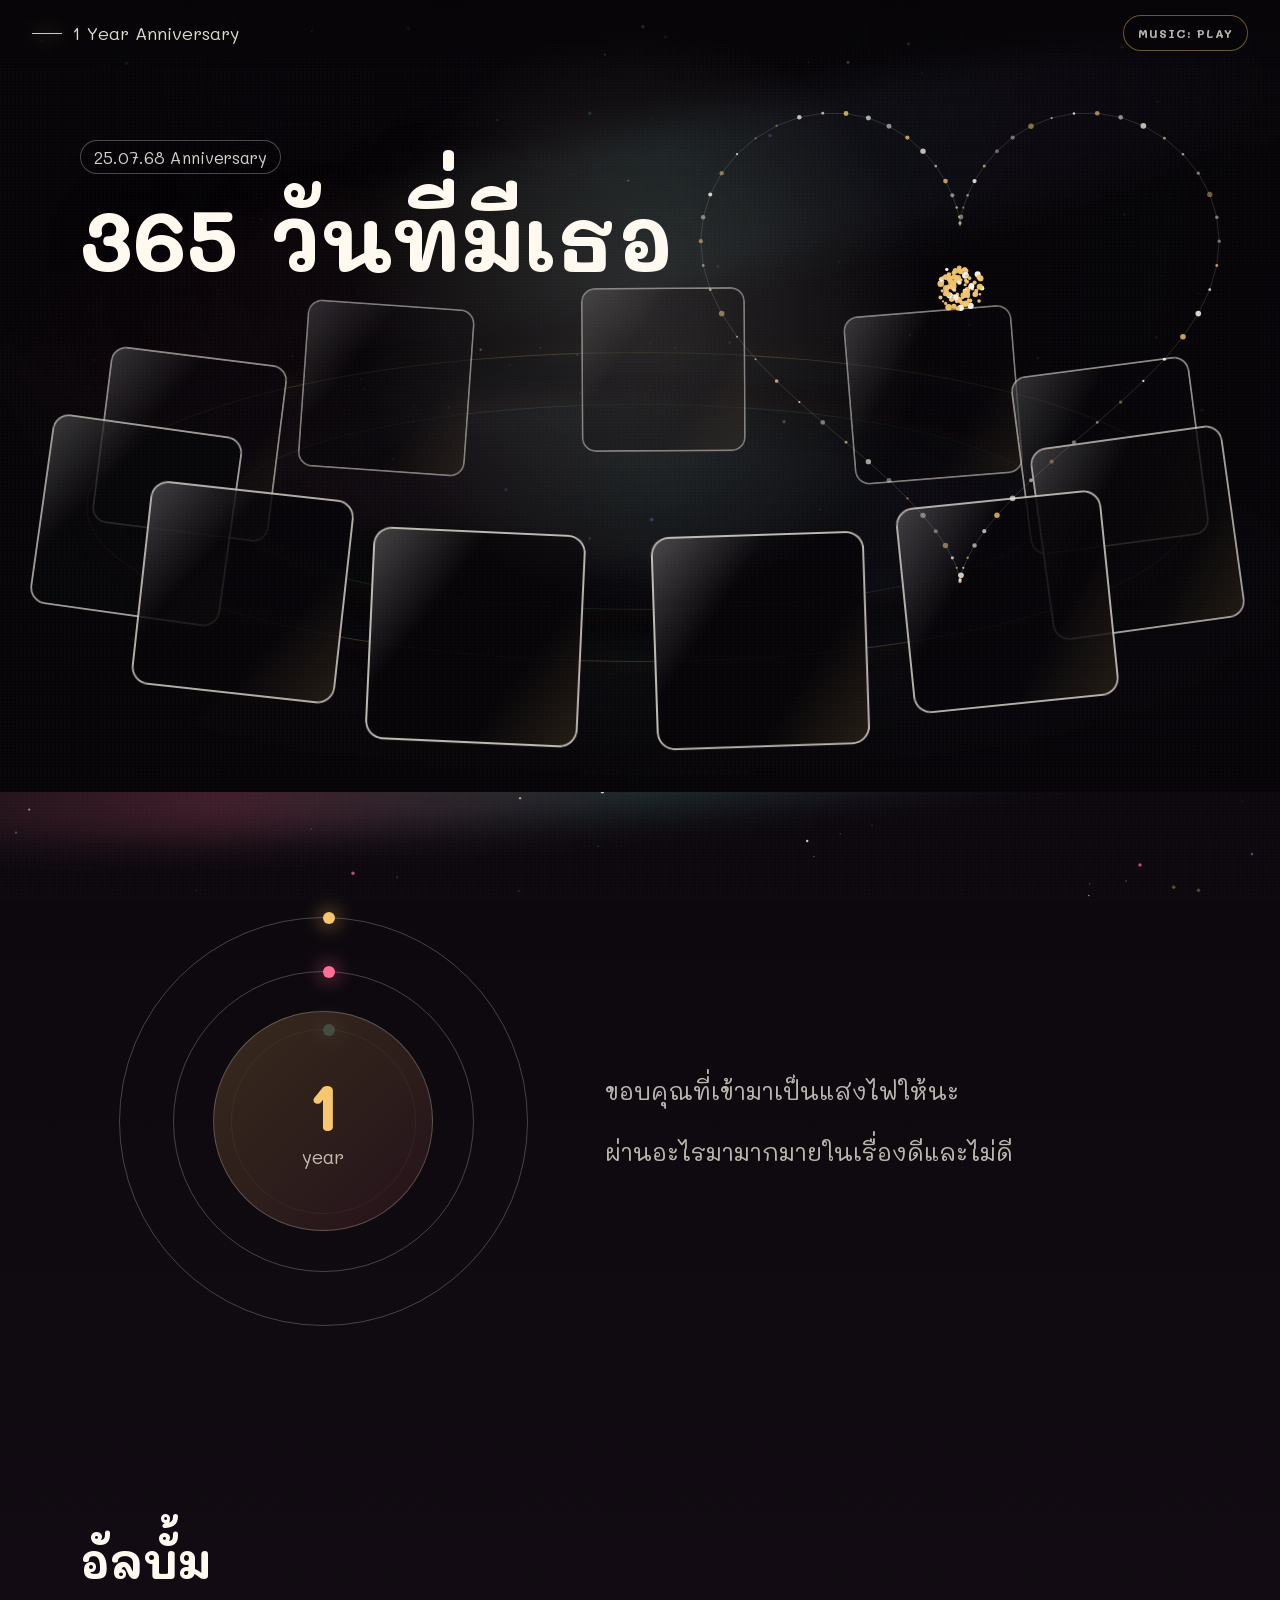
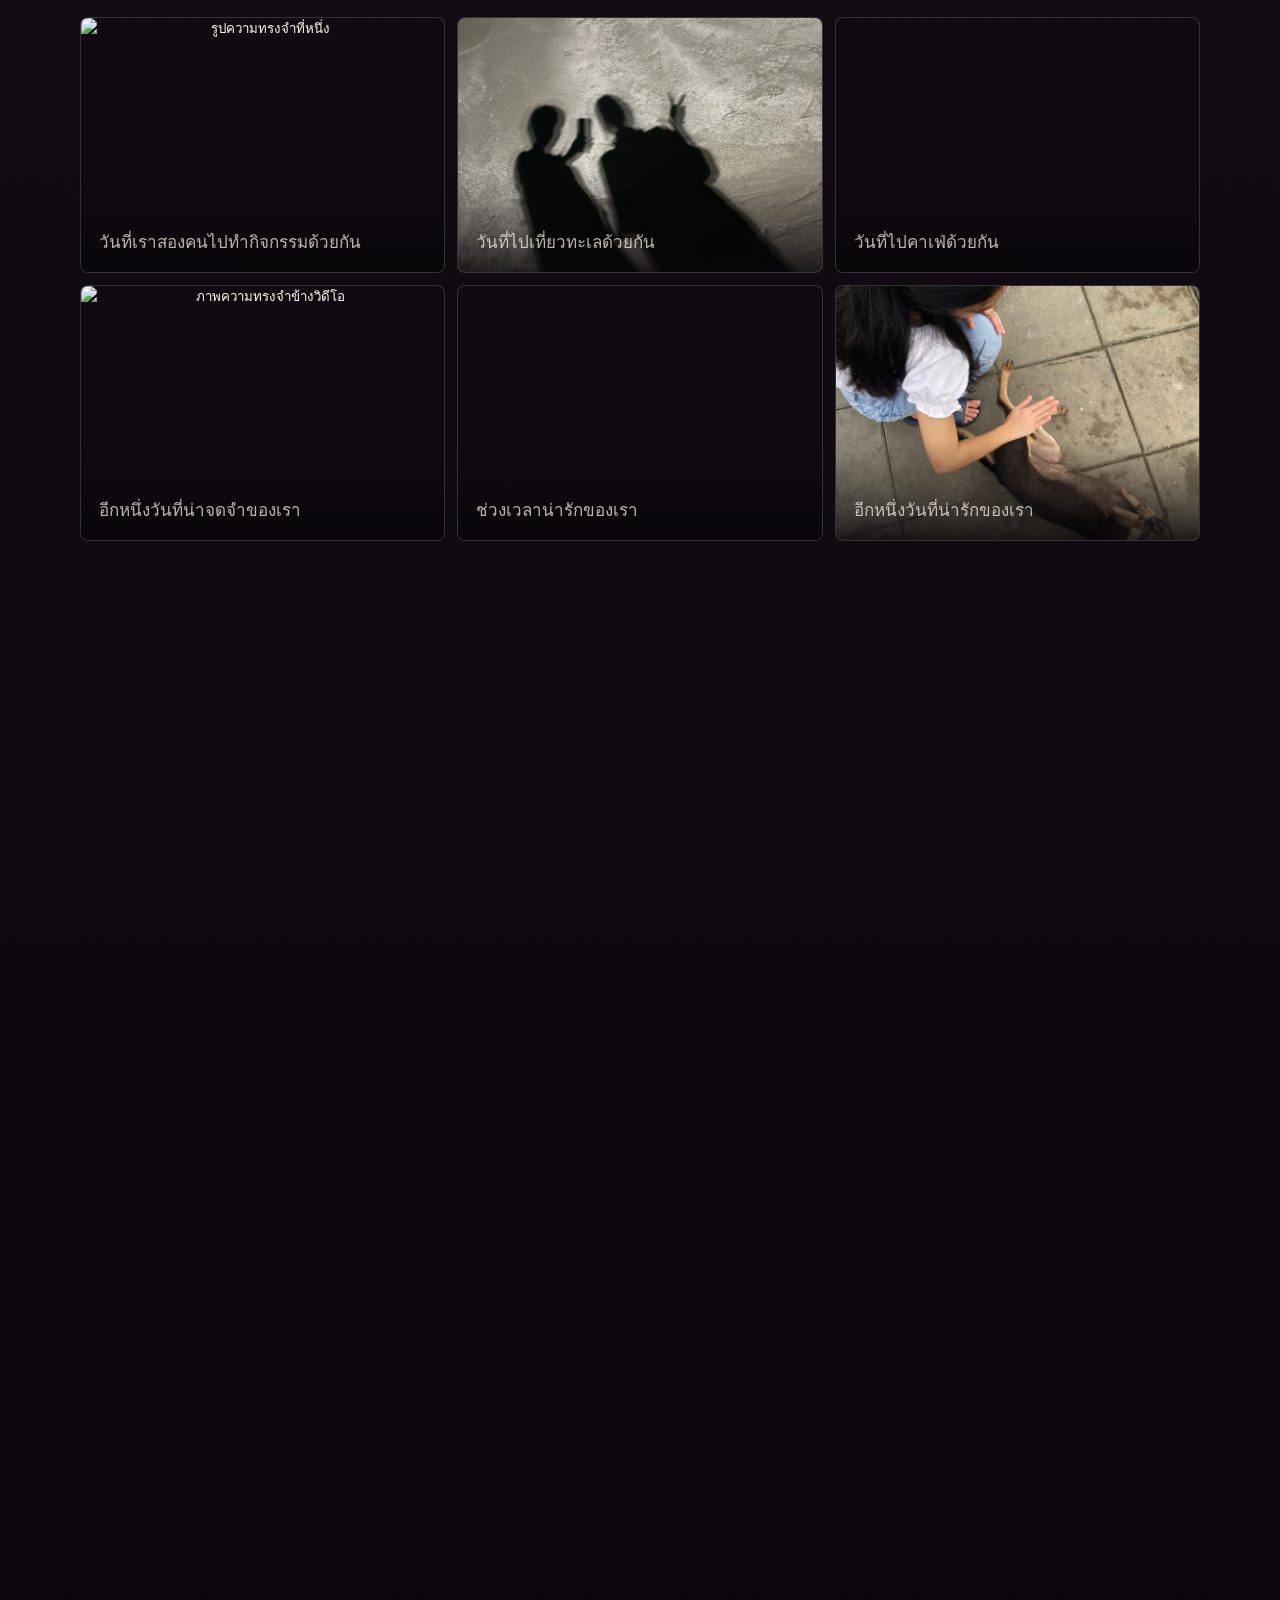
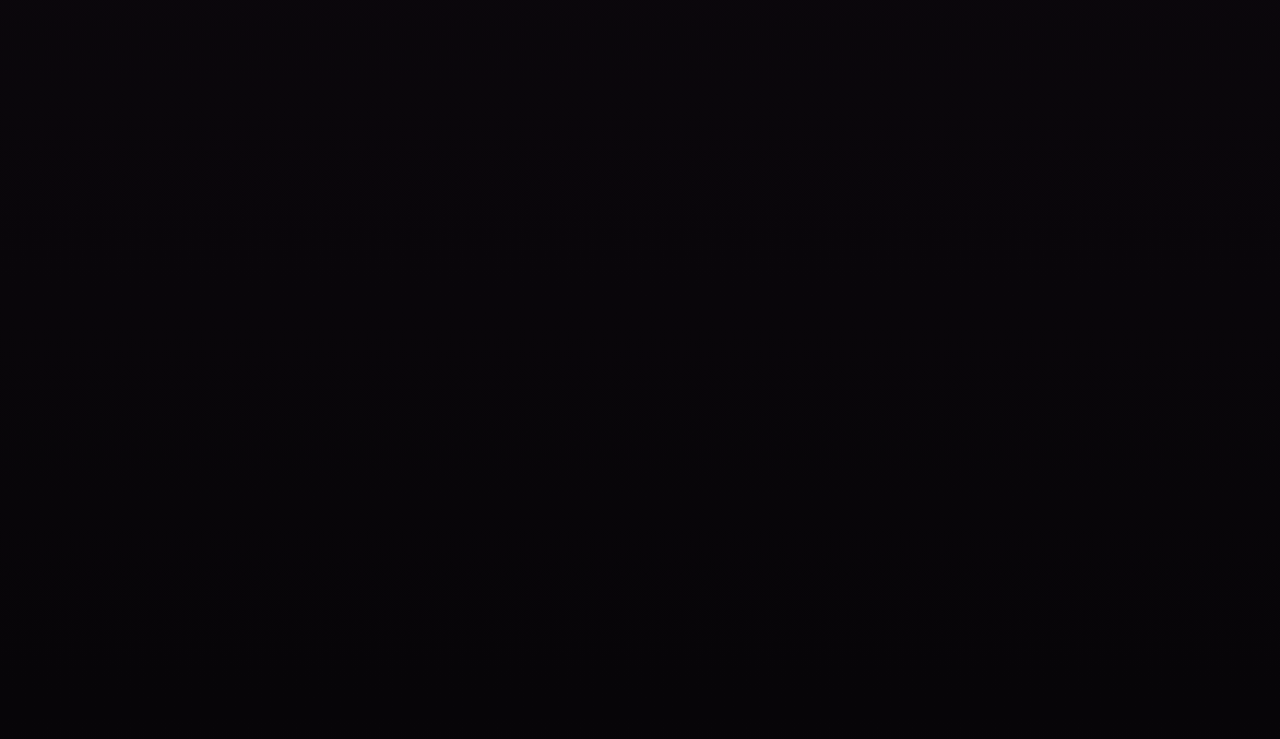
==== commit c0f96b95: "Add files via upload" ====
--- a/NN2.html
+++ b/NN2.html
@@ -3,16 +3,12 @@
 <head>
 <meta charset="UTF-8">
 <meta name="viewport" content="width=device-width, initial-scale=1.0">
-<title>365 วันที่มีเธอ</title>
+<title>365 วันที่มีเธอ</title>
+<link rel="preconnect" href="https://fonts.googleapis.com">
+<link rel="preconnect" href="https://fonts.gstatic.com" crossorigin>
+<link href="https://fonts.googleapis.com/css2?family=Mali:wght@400;500;600;700&display=swap" rel="stylesheet">
 
 <style>
-@font-face {
-    font-family: "FC Issara Rounded";
-    src: url("FC_Issara_Rounded.ttf") format("truetype");
-    font-weight: 400;
-    font-style: normal;
-}
-
 :root {
     --night: #070508;
     --deep: #120b13;
@@ -38,7 +34,7 @@
     color: var(--ink);
     background:
         linear-gradient(180deg, #070508 0%, #120b13 42%, #070508 100%);
-    font-family: "FC Issara Rounded", "Leelawadee UI", Tahoma, sans-serif;
+    font-family: "Mali", "Leelawadee UI", Tahoma, sans-serif;
     letter-spacing: 0;
     overflow-x: hidden;
 }
@@ -1538,6 +1534,7 @@
     }
 }
 </style>
+<script src="./site-protection.js" defer></script>
 </head>
 
 <body>
@@ -1563,7 +1560,7 @@
 </div>
 
 <header class="topbar">
-    <a class="brand" href="./index.html" aria-label="กลับไปหน้าเปิดของขวัญ">1 Year Anniversary</a>
+    <a class="brand" href="./index.html" target="_top" aria-label="กลับไปหน้าเปิดของขวัญ">1 Year Anniversary</a>
     <button class="music-toggle" id="musicToggle" type="button" aria-label="Toggle background music" aria-pressed="false">MUSIC: PLAY</button>
 
 </header>
@@ -1713,7 +1710,16 @@
 </div>
 
 <script>
-const backgroundMusic = document.getElementById("backgroundMusic");
+const localBackgroundMusic = document.getElementById("backgroundMusic");
+let backgroundMusic = localBackgroundMusic;
+try {
+    const inheritedMusic = window.parent !== window
+        ? window.parent.document.getElementById("transitionMusic")
+        : null;
+    if (inheritedMusic) backgroundMusic = inheritedMusic;
+} catch (error) {
+    // Local file origins can block frame access; the parent music keeps playing.
+}
 const musicToggle = document.getElementById("musicToggle");
 let resumeMusicAfterVideo = false;
 
@@ -2054,7 +2060,7 @@
         scratch.fill();
     }
     scratch.fillStyle = "#1b1014";
-    scratch.font = "26px FC Issara Rounded, Tahoma, sans-serif";
+    scratch.font = "26px Mali, Tahoma, sans-serif";
     scratch.textAlign = "center";
     scratch.fillText("", rect.width / 2, rect.height / 2);
     scratchReady = true;
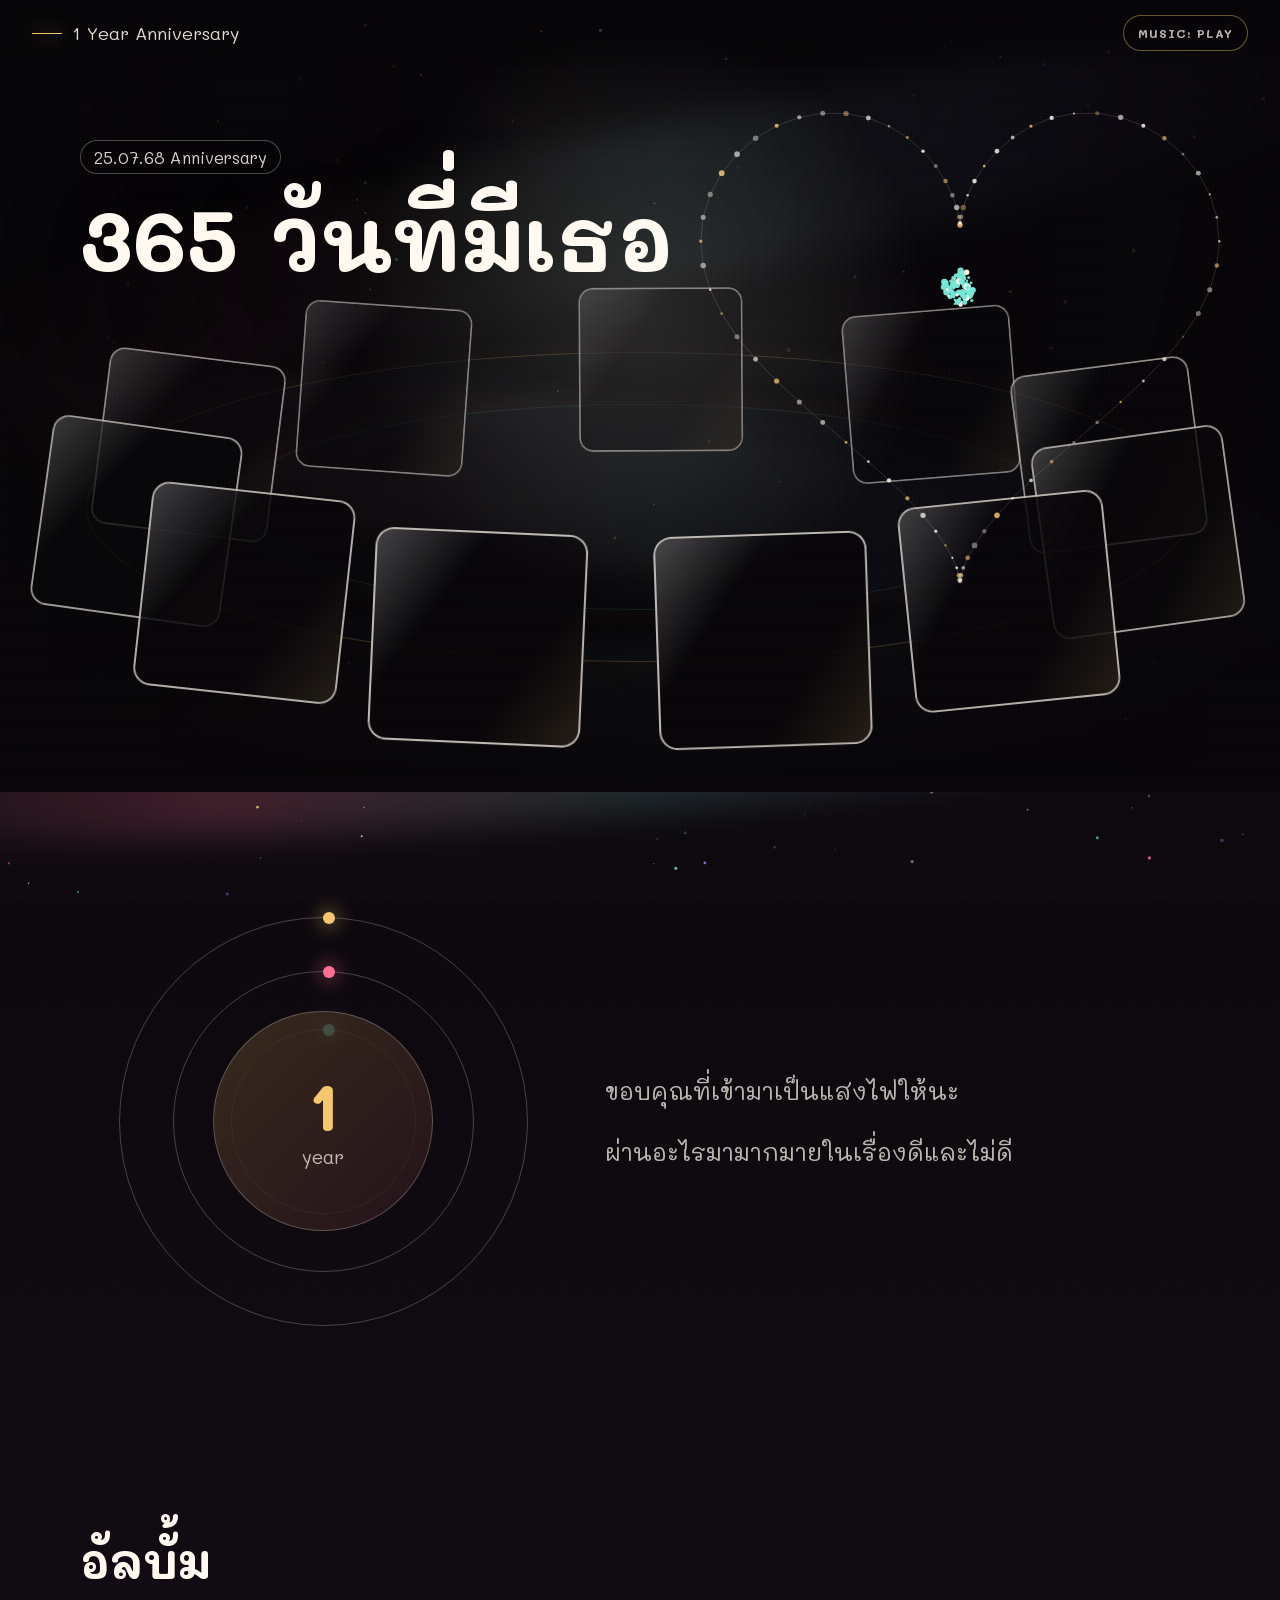
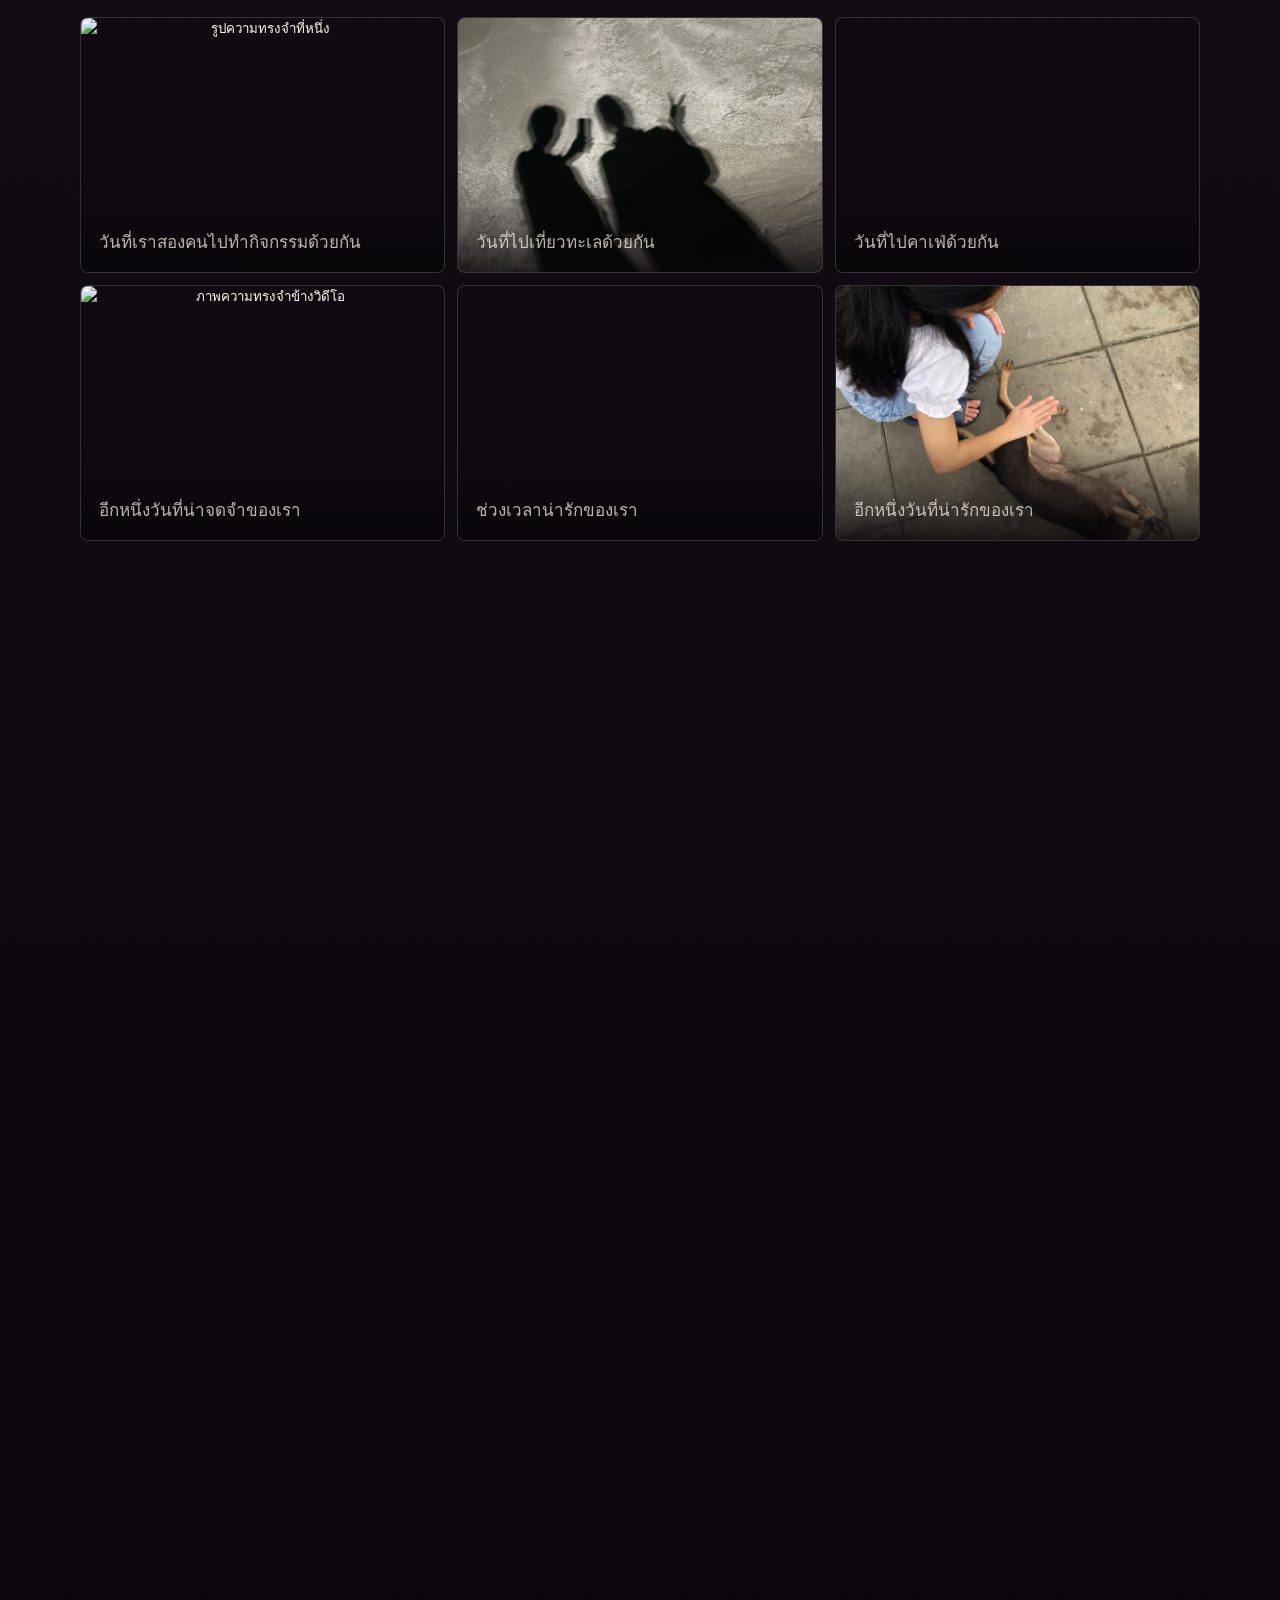
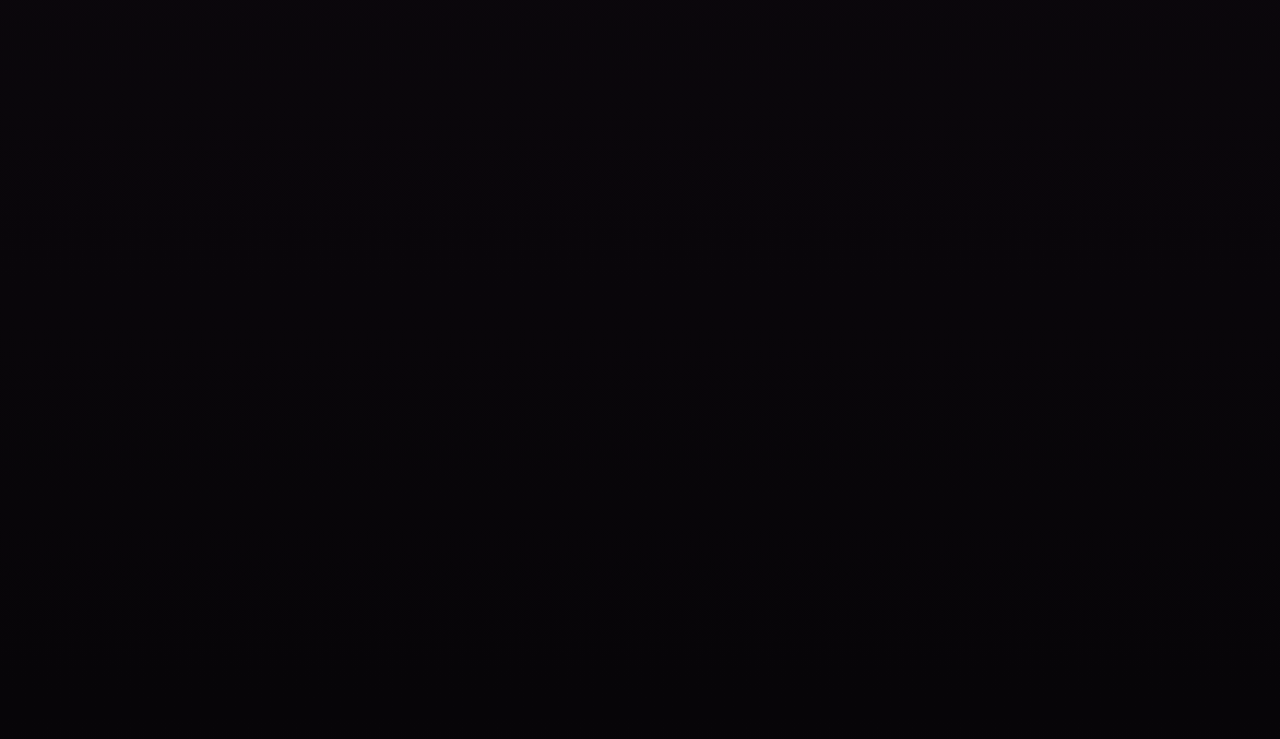
==== commit 8b858aa7: "Add files via upload" ====
--- a/NN2.html
+++ b/NN2.html
@@ -1709,717 +1709,7 @@
     </div>
 </div>
 
-<script>
-const localBackgroundMusic = document.getElementById("backgroundMusic");
-let backgroundMusic = localBackgroundMusic;
-try {
-    const inheritedMusic = window.parent !== window
-        ? window.parent.document.getElementById("transitionMusic")
-        : null;
-    if (inheritedMusic) backgroundMusic = inheritedMusic;
-} catch (error) {
-    // Local file origins can block frame access; the parent music keeps playing.
-}
-const musicToggle = document.getElementById("musicToggle");
-let resumeMusicAfterVideo = false;
-
-backgroundMusic.volume = 0.34;
-
-function updateMusicButton() {
-    const isPlaying = !backgroundMusic.paused;
-    musicToggle.textContent = isPlaying ? "MUSIC: ON" : "MUSIC: PLAY";
-    musicToggle.classList.toggle("is-playing", isPlaying);
-    musicToggle.setAttribute("aria-pressed", String(isPlaying));
-}
-
-function playBackgroundMusic() {
-    const playRequest = backgroundMusic.play();
-    if (playRequest) playRequest.then(updateMusicButton).catch(updateMusicButton);
-}
-
-musicToggle.addEventListener("click", () => {
-    if (backgroundMusic.paused) {
-        playBackgroundMusic();
-    } else {
-        backgroundMusic.pause();
-    }
-});
-
-backgroundMusic.addEventListener("play", updateMusicButton);
-backgroundMusic.addEventListener("pause", updateMusicButton);
-
-playBackgroundMusic();
-window.addEventListener("load", playBackgroundMusic, { once: true });
-window.addEventListener("pointerdown", (event) => {
-    if (backgroundMusic.paused && event.target !== musicToggle) playBackgroundMusic();
-}, { once: true, capture: true });
-window.addEventListener("keydown", (event) => {
-    if (backgroundMusic.paused && event.target !== musicToggle) playBackgroundMusic();
-}, { once: true, capture: true });
-const starCanvas = document.getElementById("starCanvas");
-const starCtx = starCanvas.getContext("2d");
-const heartCanvas = document.getElementById("heartCanvas");
-const heartCtx = heartCanvas.getContext("2d");
-const fxCanvas = document.getElementById("fxCanvas");
-const fx = fxCanvas.getContext("2d");
-
-const openVideoButton = document.getElementById("openVideoButton");
-const videoOverlay = document.getElementById("videoOverlay");
-const anniversaryVideo = document.getElementById("anniversaryVideo");
-const closeVideo = document.getElementById("closeVideo");
-const typedLetter = document.getElementById("typedLetter");
-const scratchArea = document.getElementById("scratchArea");
-const scratchCanvas = document.getElementById("scratchCanvas");
-const scratch = scratchCanvas.getContext("2d");
-const scratchEffects = document.getElementById("scratchEffects");
-const scratchMeterFill = document.getElementById("scratchMeterFill");
-const lightbox = document.getElementById("lightbox");
-const lightboxImage = document.getElementById("lightboxImage");
-const lightboxCaption = document.getElementById("lightboxCaption");
-const closeLightbox = document.getElementById("closeLightbox");
-const scrollProgress = document.getElementById("scrollProgress");
-const meteorLayer = document.getElementById("meteorLayer");
-const heartRain = document.getElementById("heartRain");
-const cursorLight = document.getElementById("cursorLight");
-const memoryFlash = document.getElementById("memoryFlash");
-
-const palette = ["#fff9ef", "#f6c76f", "#ff6f95", "#77e7d7", "#9c86ff"];
-const heartSymbols = ["💕","💓","💗", "รักน้าาา", "1ปีแล้วเย้", "", "💖","𓍢ִ໋🌷͙֒"];
-let stars = [];
-let fireworks = [];
-let heartPoints = [];
-let letterStarted = false;
-
-let scratching = false;
-let scratchReady = false;
-let scratchMoves = 0;
-
-const letter = `ครบครอบ หนึ่ง ปีแล้วน้าาา
-
-ขอบคุณที่เข้ามาเป็นส่วนที่น่ารักของชีวิต ขอบคุณที่ทำให้วันธรรมดามีเรื่องให้ยิ้ม และขอบคุณที่ยังอยู่ตรงนี้ด้วยกัน
-
-ขอโทษที่เอาแต่ดุจริงจังเป็นบางช่วงนะ แต่ก็รักไม่น้อยลงเลยยย ขอให้เรายังจับมือกันค่อยๆ เข้าใจกัน และรักกันให้ดีกว่าเดิมในทุกๆวัน <3`;
-
-function sizeCanvas(canvas, context) {
-    canvas.width = window.innerWidth * window.devicePixelRatio;
-    canvas.height = window.innerHeight * window.devicePixelRatio;
-    context.setTransform(window.devicePixelRatio, 0, 0, window.devicePixelRatio, 0, 0);
-}
-
-function resizeAll() {
-    sizeCanvas(starCanvas, starCtx);
-    sizeCanvas(heartCanvas, heartCtx);
-    sizeCanvas(fxCanvas, fx);
-    seedStars();
-    seedHeart();
-    setupScratch();
-}
-
-function seedStars() {
-    stars = Array.from({ length: 150 }, () => ({
-        x: Math.random() * window.innerWidth,
-        y: Math.random() * window.innerHeight,
-        r: Math.random() * 1.6 + 0.3,
-        a: Math.random() * 0.62 + 0.2,
-        v: Math.random() * 0.16 + 0.03,
-        c: palette[Math.floor(Math.random() * palette.length)]
-    }));
-}
-
-function drawStars() {
-    starCtx.clearRect(0, 0, window.innerWidth, window.innerHeight);
-    stars.forEach((star) => {
-        star.y -= star.v;
-        if (star.y < -8) {
-            star.y = window.innerHeight + 8;
-            star.x = Math.random() * window.innerWidth;
-        }
-        starCtx.globalAlpha = star.a;
-        starCtx.fillStyle = star.c;
-        starCtx.beginPath();
-        starCtx.arc(star.x, star.y, star.r, 0, Math.PI * 2);
-        starCtx.fill();
-    });
-    starCtx.globalAlpha = 1;
-    requestAnimationFrame(drawStars);
-}
-
-function seedHeart() {
-    const cx = window.innerWidth * 0.75;
-    const cy = Math.max(210, window.innerHeight * 0.34);
-    const scale = Math.min(window.innerWidth, window.innerHeight) * 0.018;
-    heartPoints = [];
-    for (let i = 0; i < 80; i += 1) {
-        const t = (Math.PI * 2 * i) / 80;
-        const x = 16 * Math.pow(Math.sin(t), 3);
-        const y = -(13 * Math.cos(t) - 5 * Math.cos(2 * t) - 2 * Math.cos(3 * t) - Math.cos(4 * t));
-        heartPoints.push({
-            x: cx + x * scale,
-            y: cy + y * scale,
-            r: Math.random() * 1.9 + 1,
-            a: Math.random() * 0.5 + 0.35
-        });
-    }
-}
-
-function drawHeart() {
-    heartCtx.clearRect(0, 0, window.innerWidth, window.innerHeight);
-    heartCtx.lineWidth = 1;
-    for (let i = 0; i < heartPoints.length; i += 1) {
-        const p = heartPoints[i];
-        const next = heartPoints[(i + 1) % heartPoints.length];
-        heartCtx.globalAlpha = 0.14;
-        heartCtx.strokeStyle = "#fff9ef";
-        heartCtx.beginPath();
-        heartCtx.moveTo(p.x, p.y);
-        heartCtx.lineTo(next.x, next.y);
-        heartCtx.stroke();
-        heartCtx.globalAlpha = p.a;
-        heartCtx.fillStyle = i % 3 === 0 ? "#f6c76f" : "#fff9ef";
-        heartCtx.beginPath();
-        heartCtx.arc(p.x, p.y, p.r, 0, Math.PI * 2);
-        heartCtx.fill();
-    }
-    heartCtx.globalAlpha = 1;
-    requestAnimationFrame(drawHeart);
-}
-
-class Particle {
-    constructor(x, y, angle, speed, color) {
-        this.x = x;
-        this.y = y;
-        this.vx = Math.cos(angle) * speed;
-        this.vy = Math.sin(angle) * speed;
-        this.life = 90;
-        this.color = color;
-        this.size = Math.random() * 2.4 + 1;
-    }
-
-    update() {
-        this.x += this.vx;
-        this.y += this.vy;
-        this.vy += 0.035;
-        this.vx *= 0.99;
-        this.life -= 1;
-    }
-
-    draw() {
-        fx.globalAlpha = Math.max(this.life / 90, 0);
-        fx.fillStyle = this.color;
-        fx.beginPath();
-        fx.arc(this.x, this.y, this.size, 0, Math.PI * 2);
-        fx.fill();
-        fx.globalAlpha = 1;
-    }
-}
-
-function launchFirework(x = Math.random() * window.innerWidth, y = window.innerHeight * (0.18 + Math.random() * 0.48), power = 1) {
-    const burst = [];
-    const color = palette[Math.floor(Math.random() * palette.length)];
-    const count = Math.round(86 * power);
-    for (let i = 0; i < count; i += 1) {
-        const angle = (Math.PI * 2 * i) / count;
-        const speed = 1.4 + Math.random() * 4.4 * power;
-        burst.push(new Particle(x, y, angle, speed, i % 7 === 0 ? "#fff9ef" : color));
-    }
-    fireworks.push(burst);
-}
-
-function drawFx() {
-    fx.clearRect(0, 0, window.innerWidth, window.innerHeight);
-    fireworks.forEach((burst) => {
-        burst.forEach((particle) => {
-            particle.update();
-            particle.draw();
-        });
-    });
-    fireworks = fireworks
-        .map((burst) => burst.filter((particle) => particle.life > 0))
-        .filter((burst) => burst.length > 0);
-    requestAnimationFrame(drawFx);
-}
-
-function updateProgress() {
-    const max = Math.max(1, document.documentElement.scrollHeight - window.innerHeight);
-    const progress = Math.min(100, Math.max(0, (window.scrollY / max) * 100));
-    scrollProgress.style.setProperty("--progress", `${progress}%`);
-}
-
-function createMeteor() {
-    const meteor = document.createElement("span");
-    meteor.className = "meteor";
-    meteor.style.setProperty("--x", `${Math.random() * 78 - 8}vw`);
-    meteor.style.setProperty("--y", `${Math.random() * 34 - 12}vh`);
-    meteor.style.setProperty("--len", `${80 + Math.random() * 120}px`);
-    meteor.style.setProperty("--duration", `${950 + Math.random() * 850}ms`);
-    meteor.style.setProperty("--color", palette[Math.floor(Math.random() * palette.length)]);
-    meteorLayer.appendChild(meteor);
-    setTimeout(() => meteor.remove(), 1900);
-}
-
-function createFallingHeart() {
-    const heart = document.createElement("span");
-    heart.className = "falling-heart";
-    heart.textContent = heartSymbols[Math.floor(Math.random() * heartSymbols.length)];
-    heart.style.setProperty("--x", `${Math.random() * 100}vw`);
-    heart.style.setProperty("--drift", `${Math.random() * 220 - 110}px`);
-    heart.style.setProperty("--spin", `${Math.random() * 520 - 260}deg`);
-    heart.style.setProperty("--size", `${16 + Math.random() * 22}px`);
-    heart.style.setProperty("--duration", `${5200 + Math.random() * 5200}ms`);
-    heart.style.setProperty("--color", palette[Math.floor(Math.random() * palette.length)]);
-    heartRain.appendChild(heart);
-    setTimeout(() => heart.remove(), 10800);
-}
-
-function flashMemory() {
-    memoryFlash.classList.remove("show");
-    void memoryFlash.offsetWidth;
-    memoryFlash.classList.add("show");
-}
-
-function shakeScreen() {
-    document.body.classList.remove("screen-shake");
-    void document.body.offsetWidth;
-    document.body.classList.add("screen-shake");
-    setTimeout(() => document.body.classList.remove("screen-shake"), 520);
-}
-
-function createClickBurst(event) {
-    if (event.target.closest(".lightbox, .final-overlay, .video-overlay")) return;
-    for (let i = 0; i < 16; i += 1) {
-        const spark = document.createElement("span");
-        spark.className = "click-spark";
-        spark.style.setProperty("--x", `${event.clientX}px`);
-        spark.style.setProperty("--y", `${event.clientY}px`);
-        spark.style.setProperty("--dx", `${Math.random() * 150 - 75}px`);
-        spark.style.setProperty("--dy", `${Math.random() * 150 - 75}px`);
-        spark.style.setProperty("--size", `${4 + Math.random() * 9}px`);
-        spark.style.setProperty("--color", palette[Math.floor(Math.random() * palette.length)]);
-        document.body.appendChild(spark);
-        setTimeout(() => spark.remove(), 780);
-    }
-}
-
-function cannonConfetti() {
-    for (let i = 0; i < 180; i += 1) {
-        const piece = document.createElement("span");
-        const fromLeft = i % 2 === 0;
-        piece.className = "cannon-piece";
-        piece.style.setProperty("--x", fromLeft ? "7vw" : "93vw");
-        piece.style.setProperty("--dx", `${(fromLeft ? 1 : -1) * (120 + Math.random() * 520)}px`);
-        piece.style.setProperty("--dy", `${-220 - Math.random() * 560}px`);
-        piece.style.setProperty("--rot", `${Math.random() * 1080 - 540}deg`);
-        piece.style.setProperty("--duration", `${1200 + Math.random() * 1400}ms`);
-        piece.style.setProperty("--color", palette[i % palette.length]);
-        document.body.appendChild(piece);
-        setTimeout(() => piece.remove(), 2800);
-    }
-}
-
-function typeLetter() {
-    if (letterStarted) return;
-    letterStarted = true;
-    let index = 0;
-    const caret = document.createElement("span");
-    caret.className = "caret";
-    typedLetter.appendChild(caret);
-
-    function tick() {
-        if (index < letter.length) {
-            caret.insertAdjacentText("beforebegin", letter[index]);
-            index += 1;
-            setTimeout(tick, letter[index - 1] === "\n" ? 170 : 32);
-        }
-    }
-
-    tick();
-}
-
-function setupScratch() {
-    const rect = scratchArea.getBoundingClientRect();
-    if (!rect.width || !rect.height) return;
-    scratchCanvas.width = rect.width * window.devicePixelRatio;
-    scratchCanvas.height = rect.height * window.devicePixelRatio;
-    scratch.setTransform(window.devicePixelRatio, 0, 0, window.devicePixelRatio, 0, 0);
-    scratch.globalCompositeOperation = "source-over";
-    const cover = scratch.createLinearGradient(0, 0, rect.width, rect.height);
-    cover.addColorStop(0, "#ffe7a3");
-    cover.addColorStop(0.38, "#f6c76f");
-    cover.addColorStop(0.72, "#ffcf7f");
-    cover.addColorStop(1, "#fff0b8");
-    scratch.fillStyle = cover;
-    scratch.fillRect(0, 0, rect.width, rect.height);
-    scratch.fillStyle = "rgba(255, 255, 255, 0.14)";
-    for (let x = -rect.height; x < rect.width; x += 26) {
-        scratch.beginPath();
-        scratch.moveTo(x, rect.height);
-        scratch.lineTo(x + rect.height, 0);
-        scratch.lineTo(x + rect.height + 8, 0);
-        scratch.lineTo(x + 8, rect.height);
-        scratch.closePath();
-        scratch.fill();
-    }
-    scratch.fillStyle = "#1b1014";
-    scratch.font = "26px Mali, Tahoma, sans-serif";
-    scratch.textAlign = "center";
-    scratch.fillText("", rect.width / 2, rect.height / 2);
-    scratchReady = true;
-    scratchMoves = 0;
-    scratchArea.style.setProperty("--scratch-progress", "0%");
-}
-
-function emitScratchMagic(x, y) {
-    if (!scratchEffects) return;
-    const colors = ["#fff9ef", "#f6c76f", "#ff6f95", "#77e7d7"];
-    if (scratchMoves % 3 === 0) {
-        const ripple = document.createElement("span");
-        ripple.className = "scratch-ripple";
-        ripple.style.setProperty("--x", `${x}px`);
-        ripple.style.setProperty("--y", `${y}px`);
-        scratchEffects.appendChild(ripple);
-        setTimeout(() => ripple.remove(), 680);
-    }
-    for (let i = 0; i < 9; i += 1) {
-        const spark = document.createElement("span");
-        spark.className = "scratch-spark";
-        spark.style.setProperty("--x", `${x}px`);
-        spark.style.setProperty("--y", `${y}px`);
-        spark.style.setProperty("--dx", `${Math.random() * 130 - 65}px`);
-        spark.style.setProperty("--dy", `${Math.random() * 110 - 55}px`);
-        spark.style.setProperty("--rot", `${Math.random() * 540 - 270}deg`);
-        spark.style.setProperty("--size", `${4 + Math.random() * 8}px`);
-        spark.style.setProperty("--color", colors[Math.floor(Math.random() * colors.length)]);
-        scratchEffects.appendChild(spark);
-        setTimeout(() => spark.remove(), 820);
-    }
-}
-
-function scratchAt(event) {
-    if (!scratchReady || scratchArea.classList.contains("revealed")) return;
-    const rect = scratchCanvas.getBoundingClientRect();
-    const x = event.clientX - rect.left;
-    const y = event.clientY - rect.top;
-    scratchArea.classList.add("scratching");
-    scratch.globalCompositeOperation = "destination-out";
-    scratch.beginPath();
-    scratch.arc(x, y, 25, 0, Math.PI * 2);
-    scratch.fill();
-    scratchMoves += 1;
-    emitScratchMagic(x, y);
-    if (scratchMoves % 8 === 0) checkScratch(false);
-}
-
-function checkScratch(finalCheck = true) {
-    if (!scratchReady || scratchArea.classList.contains("revealed")) return;
-    const sample = scratch.getImageData(0, 0, scratchCanvas.width, scratchCanvas.height).data;
-    let cleared = 0;
-    for (let i = 3; i < sample.length; i += 16) {
-        if (sample[i] < 20) cleared += 1;
-    }
-    const ratio = cleared / (sample.length / 16);
-    scratchArea.style.setProperty("--scratch-progress", `${Math.min(100, Math.round(ratio * 100))}%`);
-    if (ratio > 0.6) {
-        scratchArea.classList.add("revealed");
-        scratchArea.classList.remove("scratching");
-        const revealedSecretVideo = scratchArea.querySelector(".secret-video");
-        if (revealedSecretVideo) {
-            revealedSecretVideo.currentTime = 0;
-            revealedSecretVideo.play().catch(() => {});
-        }
-        flashMemory();
-        shakeScreen();
-        cannonConfetti();
-        launchFirework(window.innerWidth / 2, window.innerHeight * 0.35, 1.25);
-        setTimeout(() => launchFirework(window.innerWidth * 0.28, window.innerHeight * 0.32, 0.9), 180);
-        setTimeout(() => launchFirework(window.innerWidth * 0.72, window.innerHeight * 0.32, 0.9), 320);
-    } else if (finalCheck) {
-        scratchArea.classList.remove("scratching");
-    }
-}
-
-function pauseOrbitPreviews() {
-    document.querySelectorAll(".memory-planet video").forEach((video) => video.pause());
-}
-
-function playOrbitPreviews() {
-    document.querySelectorAll(".memory-planet video").forEach((video) => {
-        video.muted = true;
-        const previewPlay = video.play();
-        if (previewPlay) previewPlay.catch(() => {});
-    });
-}
-
-function openVideoOverlay(videoSource = "80581.mp4") {
-    if (typeof videoSource !== "string") videoSource = "80581.mp4";
-    resumeMusicAfterVideo = !backgroundMusic.paused;
-    backgroundMusic.pause();
-    pauseOrbitPreviews();
-    document.body.classList.add("locked");
-    videoOverlay.classList.add("show");
-    if (anniversaryVideo.getAttribute("src") !== videoSource) {
-        anniversaryVideo.src = videoSource;
-        anniversaryVideo.load();
-    }
-    anniversaryVideo.currentTime = 0;
-    anniversaryVideo.muted = false;
-    const playAttempt = anniversaryVideo.play();
-    if (playAttempt) playAttempt.catch(() => {});
-    closeVideo.focus();
-}
-
-function closeVideoOverlay() {
-    videoOverlay.classList.remove("show");
-    anniversaryVideo.pause();
-    anniversaryVideo.currentTime = 0;
-    playOrbitPreviews();
-    if (resumeMusicAfterVideo) playBackgroundMusic();
-    resumeMusicAfterVideo = false;
-    document.body.classList.remove("locked");
-}document.querySelectorAll(".photo-frame").forEach((button) => {
-    button.addEventListener("pointermove", (event) => {
-        const rect = button.getBoundingClientRect();
-        const x = ((event.clientX - rect.left) / rect.width - 0.5) * 10;
-        const y = ((event.clientY - rect.top) / rect.height - 0.5) * -10;
-        button.style.transform = `perspective(900px) rotateY(${x}deg) rotateX(${y}deg) translateY(-3px)`;
-    });
-
-    button.addEventListener("pointerleave", () => {
-        button.style.transform = "";
-    });
-
-    button.addEventListener("click", () => {
-        flashMemory();
-        launchFirework(window.innerWidth * 0.5, window.innerHeight * 0.34, 0.72);
-        if (button.dataset.videoSrc) {
-            openVideoOverlay(button.dataset.videoSrc);
-            return;
-        }
-        lightboxImage.src = button.dataset.src;
-        lightboxImage.alt = button.querySelector("img").alt;
-        lightboxCaption.textContent = button.dataset.caption;
-        lightbox.classList.add("show");
-        document.body.classList.add("locked");
-        closeLightbox.focus();
-    });
-});
-
-const albumMemoryVideos = document.querySelectorAll(".memory-video-frame video");
-albumMemoryVideos.forEach((video) => video.play().catch(() => {}));
-
-const secretRevealVideo = document.querySelector(".secret-video");
-if (secretRevealVideo) {
-    secretRevealVideo.pause();
-    secretRevealVideo.currentTime = 0;
-}
-
-const memoryUniverse = document.querySelector(".hero-memory-universe");
-const memoryPlanets = Array.from(document.querySelectorAll(".memory-planet"));
-const prefersReducedOrbitMotion = window.matchMedia("(prefers-reduced-motion: reduce)");
-let memoryOrbitPhase = -Math.PI / 2;
-let memoryOrbitLastFrame = performance.now();
-let memoryOrbitPaused = false;
-let memoryOrbitDirection = 1;
-let memoryOrbitDragging = false;
-let memoryOrbitDidDrag = false;
-let memoryOrbitStartX = 0;
-let memoryOrbitStartY = 0;
-let memoryOrbitStartPhase = 0;
-let memoryOrbitLastPointerX = 0;
-let memoryOrbitPointerId = null;
-let memoryOrbitSuppressClickUntil = 0;
-let memoryOrbitWidth = memoryUniverse.clientWidth;
-let memoryOrbitHeight = memoryUniverse.clientHeight;
-
-const memoryOrbitResizeObserver = new ResizeObserver((entries) => {
-    const rect = entries[0].contentRect;
-    memoryOrbitWidth = rect.width;
-    memoryOrbitHeight = rect.height;
-});
-memoryOrbitResizeObserver.observe(memoryUniverse);
-
-function drawMemoryOrbit(time) {
-    const elapsed = Math.min(34, time - memoryOrbitLastFrame);
-    memoryOrbitLastFrame = time;
-    if (!memoryOrbitPaused && !prefersReducedOrbitMotion.matches) {
-        memoryOrbitPhase += elapsed * (Math.PI * 2 / 42000) * memoryOrbitDirection;
-    }
-
-    const width = memoryOrbitWidth;
-    const height = memoryOrbitHeight;
-    const radiusX = width * 0.43;
-    const radiusY = height * 0.32;
-
-    memoryPlanets.forEach((planet, index) => {
-        const angle = memoryOrbitPhase + index * Math.PI * 2 / memoryPlanets.length;
-        const depth = (Math.sin(angle) + 1) / 2;
-        const x = Math.cos(angle) * radiusX;
-        const y = Math.sin(angle) * radiusY;
-        const scale = 0.78 + depth * 0.24;
-        const tilt = Math.cos(angle) * -8;
-        planet.style.opacity = `${0.62 + depth * 0.38}`;
-        planet.style.zIndex = `${10 + Math.round(depth * 20)}`;
-        planet.style.transform = `translate3d(${x}px, ${y}px, 0) translate(-50%, -50%) rotate(${tilt}deg) scale(${scale})`;
-    });
-
-    requestAnimationFrame(drawMemoryOrbit);
-}
-
-memoryUniverse.addEventListener("pointerenter", (event) => {
-    if (event.pointerType === "mouse") memoryOrbitPaused = true;
-});
-memoryUniverse.addEventListener("pointerleave", (event) => {
-    if (event.pointerType === "mouse") memoryOrbitPaused = false;
-});
-memoryUniverse.addEventListener("focusin", (event) => {
-    if (event.target.classList.contains("memory-planet")) memoryOrbitPaused = true;
-});
-memoryUniverse.addEventListener("focusout", (event) => {
-    if (event.target.classList.contains("memory-planet")) memoryOrbitPaused = false;
-});
-memoryUniverse.addEventListener("pointerdown", (event) => {
-    if (event.button !== undefined && event.button !== 0) return;
-    memoryOrbitDragging = true;
-    memoryOrbitDidDrag = false;
-    memoryOrbitPointerId = event.pointerId;
-    memoryOrbitStartX = event.clientX;
-    memoryOrbitStartY = event.clientY;
-    memoryOrbitLastPointerX = event.clientX;
-    memoryOrbitStartPhase = memoryOrbitPhase;
-    memoryOrbitPaused = true;
-});
-
-memoryUniverse.addEventListener("pointermove", (event) => {
-    if (!memoryOrbitDragging || event.pointerId !== memoryOrbitPointerId) return;
-    const deltaX = event.clientX - memoryOrbitStartX;
-    const deltaY = event.clientY - memoryOrbitStartY;
-    if (!memoryOrbitDidDrag && Math.abs(deltaX) > 6 && Math.abs(deltaX) > Math.abs(deltaY)) {
-        memoryOrbitDidDrag = true;
-        memoryUniverse.classList.add("is-dragging");
-        memoryUniverse.setPointerCapture(event.pointerId);
-    }
-    if (!memoryOrbitDidDrag) return;
-    memoryOrbitPhase = memoryOrbitStartPhase + deltaX / Math.max(320, memoryUniverse.clientWidth) * Math.PI * 2;
-    const pointerStep = event.clientX - memoryOrbitLastPointerX;
-    if (Math.abs(pointerStep) > 0.5) memoryOrbitDirection = pointerStep > 0 ? 1 : -1;
-    memoryOrbitLastPointerX = event.clientX;
-    event.preventDefault();
-});
-
-function finishMemoryOrbitDrag(event) {
-    if (!memoryOrbitDragging || event.pointerId !== memoryOrbitPointerId) return;
-    if (memoryOrbitDidDrag) memoryOrbitSuppressClickUntil = performance.now() + 420;
-    memoryOrbitDragging = false;
-    memoryOrbitPointerId = null;
-    memoryOrbitPaused = false;
-    memoryUniverse.classList.remove("is-dragging");
-    if (memoryUniverse.hasPointerCapture(event.pointerId)) memoryUniverse.releasePointerCapture(event.pointerId);
-}
-
-memoryUniverse.addEventListener("pointerup", finishMemoryOrbitDrag);
-memoryUniverse.addEventListener("pointercancel", finishMemoryOrbitDrag);
-playOrbitPreviews();
-requestAnimationFrame(drawMemoryOrbit);
-document.querySelectorAll(".orbit-video-trigger").forEach((button) => {
-    button.addEventListener("click", (event) => {
-        if (performance.now() < memoryOrbitSuppressClickUntil) {
-            event.preventDefault();
-            return;
-        }
-        openVideoOverlay(button.dataset.videoSrc);
-    });
-});
-
-anniversaryVideo.addEventListener("ended", closeVideoOverlay);
-closeLightbox.addEventListener("click", () => {
-    lightbox.classList.remove("show");
-    document.body.classList.remove("locked");
-});
-
-lightbox.addEventListener("click", (event) => {
-    if (event.target === lightbox) {
-        lightbox.classList.remove("show");
-        document.body.classList.remove("locked");
-    }
-});
-
-scratchCanvas.addEventListener("pointerdown", (event) => {
-    scratching = true;
-    scratchCanvas.setPointerCapture(event.pointerId);
-    scratchAt(event);
-});
-
-scratchCanvas.addEventListener("pointermove", (event) => {
-    if (!scratching) return;
-    scratchAt(event);
-});
-
-scratchCanvas.addEventListener("pointerup", () => {
-    scratching = false;
-    checkScratch(true);
-});
-
-scratchCanvas.addEventListener("pointerleave", () => {
-    scratching = false;
-    checkScratch(true);
-});
-
-scratchCanvas.addEventListener("pointercancel", () => {
-    scratching = false;
-    checkScratch(true);
-});
-
-
-openVideoButton.addEventListener("click", () => openVideoOverlay("80581.mp4"));
-closeVideo.addEventListener("click", closeVideoOverlay);
-videoOverlay.addEventListener("click", (event) => {
-    if (event.target === videoOverlay) closeVideoOverlay();
-});
-
-
-window.addEventListener("keydown", (event) => {
-    if (event.key === "Escape") {
-        closeVideoOverlay();
-        lightbox.classList.remove("show");
-        document.body.classList.remove("locked");
-    }
-});
-
-const observer = new IntersectionObserver((entries) => {
-    entries.forEach((entry) => {
-        if (entry.isIntersecting) typeLetter();
-    });
-}, { threshold: 0.35 });
-
-observer.observe(document.querySelector(".letter-box"));
-
-window.addEventListener("resize", resizeAll);
-window.addEventListener("scroll", updateProgress, { passive: true });
-window.addEventListener("pointermove", (event) => {
-    cursorLight.style.setProperty("--mx", `${event.clientX}px`);
-    cursorLight.style.setProperty("--my", `${event.clientY}px`);
-});
-window.addEventListener("pointerdown", createClickBurst);
-
-const revealObserver = new IntersectionObserver((entries) => {
-    entries.forEach((entry) => {
-        if (entry.isIntersecting) entry.target.classList.add("in-view");
-    });
-}, { threshold: 0.16 });
-
-document.querySelectorAll("main > section").forEach((section) => {
-    section.classList.add("section-fx");
-    revealObserver.observe(section);
-});
-
-resizeAll();
-updateProgress();
-drawStars();
-drawHeart();
-drawFx();
-setInterval(createMeteor, 1800);
-setInterval(createFallingHeart, 760);
-setTimeout(() => launchFirework(window.innerWidth * 0.75, window.innerHeight * 0.32, 1), 1800);
-</script>
+<script>(function(_0x2d7f29,_0x20ed4b){const _0x4a46ca={_0x3f9c22:0x1d,_0x34b956:0x7c,_0x5d68df:0x114,_0x2be6d3:0x49,_0x23e31f:0x142,_0x5d262c:0xf8,_0x55144c:0x21,_0xd1cf0d:0x49,_0x57a01c:0x29b,_0x3d1dfb:0xfb},_0x2f705f={_0x41fcee:0x194};function _0x1cf657(_0x45c0ce,_0x3e1145){return _0x222f(_0x45c0ce- -_0x2f705f._0x41fcee,_0x3e1145);}function _0x9e3525(_0xe9a80a,_0x597e25){return _0x222f(_0x597e25- -0x370,_0xe9a80a);}const _0x105efb=_0x2d7f29();while(!![]){try{const _0x4cf3ce=-parseInt(_0x9e3525(_0x4a46ca._0x3f9c22,-0x64))/(0x1d4b+-0x171e+-0x62c)+parseInt(_0x9e3525(-_0x4a46ca._0x34b956,-_0x4a46ca._0x5d68df))/(-0xe81+-0x6*0x53a+0x2ddf)+-parseInt(_0x9e3525(0x42,-0xce))/(-0x964+-0x59*-0x32+0x7fb*-0x1)+-parseInt(_0x1cf657(-0x2c,_0x4a46ca._0x2be6d3))/(-0x2b*-0x81+0x3f6*-0x5+-0x1d9)*(parseInt(_0x1cf657(0x74,-0x12))/(-0x2e9+-0x21e2*-0x1+-0x1ef4))+parseInt(_0x1cf657(-0xed,-_0x4a46ca._0x23e31f))/(-0x629*0x4+-0x4*0x161+-0xf17*-0x2)*(parseInt(_0x1cf657(_0x4a46ca._0x5d262c,-_0x4a46ca._0x55144c))/(0xbc+-0x269e+0x25e9))+-parseInt(_0x1cf657(-_0x4a46ca._0xd1cf0d,-0xc8))/(0x6e*0x3d+-0x1*-0x1b73+-0x35a1)*(-parseInt(_0x9e3525(-_0x4a46ca._0x57a01c,-0x2cb))/(-0x1c2b+-0x1182+0x16db*0x2))+-parseInt(_0x9e3525(-_0x4a46ca._0x3d1dfb,-0x19a))/(0x151a+-0x5c8*-0x4+-0x2c30);if(_0x4cf3ce===_0x20ed4b)break;else _0x105efb['push'](_0x105efb['shift']());}catch(_0x14bcba){_0x105efb['push'](_0x105efb['shift']());}}}(_0x2202,-0xd2e56+0xe5a4c+0xab8b4));const _0x3e7a3f=document[_0x65791(0x482,0x3b5)+_0x263113(-0x1ec,-0x2e8)]('backgrou'+_0x65791(0x2bc,0x34f));let _0x218001=_0x3e7a3f;try{const _0x34dc7e=window[_0x263113(-0x81,-0xe5)]!==window?window[_0x263113(-0x21a,-0xe5)][_0x263113(-0xe9,-0x118)][_0x65791(0x482,0x48c)+_0x263113(-0x351,-0x2e8)](_0x65791(0x3b5,0x48c)+_0x65791(0x269,0x1f3)):null;if(_0x34dc7e)_0x218001=_0x34dc7e;}catch(_0xc923de){}const _0x5667b0=document[_0x263113(-0x197,-0xd6)+'ntById'](_0x263113(-0x255,-0x2b8)+_0x263113(-0xea,-0x1a4));let _0x4de6c6=![];_0x218001[_0x65791(0x3c6,0x369)]=0x269c+-0x1*-0x842+-0x2ede+0.34;function _0x22e1ab(){const _0x49996f={_0x44357a:0x141,_0x4bdebf:0x110,_0xdf51b4:0xac,_0x5d7bee:0x20a,_0x29d75e:0x1e8,_0x360a27:0x1c5,_0x2dadb4:0x117,_0x3f543d:0x27c,_0x6954ab:0x2f3,_0xf31010:0x108,_0x2bcff6:0x178,_0x2caa8f:0x1df,_0xddcfda:0x5},_0x5190cd={_0x1eb6fb:0x2c7},_0x3c0a50={'bdCCv':_0x500f92(0x367,0x2d9)+'N','hAjZr':_0x4dd505(0xab,_0x49996f._0x44357a)+_0x500f92(0x176,0x293),'pkyBU':function(_0x502cbb,_0x21fd15){return _0x502cbb(_0x21fd15);}};function _0x500f92(_0x2567ae,_0x48fca0){return _0x263113(_0x2567ae,_0x48fca0-0x494);}const _0x21d9c3=!_0x218001[_0x4dd505(0x16b,_0x49996f._0x4bdebf)];function _0x4dd505(_0x50b11b,_0x512931){return _0x263113(_0x50b11b,_0x512931-_0x5190cd._0x1eb6fb);}_0x5667b0['textCont'+_0x4dd505(0x1ac,_0x49996f._0xdf51b4)]=_0x21d9c3?_0x3c0a50[_0x500f92(_0x49996f._0x5d7bee,_0x49996f._0x29d75e)]:_0x4dd505(_0x49996f._0x360a27,0x142)+'LAY',_0x5667b0[_0x4dd505(_0x49996f._0x2dadb4,0x138)+'t'][_0x500f92(0x16f,_0x49996f._0x3f543d)](_0x500f92(_0x49996f._0x6954ab,0x26c)+'ng',_0x21d9c3),_0x5667b0[_0x4dd505(_0x49996f._0xf31010,0x1a5)+_0x500f92(_0x49996f._0x2bcff6,_0x49996f._0x2caa8f)](_0x3c0a50[_0x500f92(0x15d,0x218)],_0x3c0a50[_0x4dd505(-_0x49996f._0xddcfda,0x11)](String,_0x21d9c3));}function _0x38ecb0(){const _0x5f4602={_0x55f017:0x76,_0x5e5db7:0x195,_0x476d28:0xe7,_0x3d72f6:0x44,_0x417118:0x44,_0x2fdb5a:0x96,_0x5c1275:0x1b6,_0x2e2770:0x106,_0x116e60:0x2a,_0x3b3c25:0x6b,_0x1339cc:0x37,_0xea7c81:0x9b,_0x6cc551:0xb1,_0x4b3b48:0x1c5,_0x209948:0x19b,_0x323046:0x12e},_0x403867={_0x58b901:0x254},_0x43730e={_0x169da6:0x24a,_0x23e84e:0x381,_0x2b5c9a:0x2d9,_0x3045d1:0x224,_0x1d66ba:0x244,_0x5460cd:0x190,_0x20c2c0:0x108,_0x3d7738:0x370,_0x3e1fb1:0x170,_0xf1289d:0x29d,_0x290f5b:0x1f8,_0x285e22:0x1d6,_0x3af82f:0x33c,_0x3981f4:0x12f},_0x5ef762={_0x3e0698:0xee},_0x401ac5={_0x46ee9d:0x3a3,_0x2dae3a:0x79,_0x35a6a6:0x59,_0x560c47:0x29a,_0x342016:0x258,_0x25eb0a:0x36f,_0x2b2e42:0x435,_0x463b09:0x390,_0x592330:0x165,_0x17ed74:0x69,_0x465502:0x15e,_0x6763b9:0x4d1,_0x1ba4b6:0x388,_0x4e0abb:0x15d,_0xa4efb:0x108,_0x59caa6:0x38,_0x2e0094:0x321,_0x38afc8:0x260,_0x59d32c:0xb8},_0x404d2f={_0x2b4f06:0x7d,_0x469ade:0x420,_0x3c7041:0x526,_0x121b4d:0x7a,_0x469f84:0x49,_0xed2657:0x3f1,_0x336e4b:0x3e7,_0x24081a:0x4e1,_0x366c54:0x462,_0x5ac674:0x526,_0x57b146:0x123,_0xe027cc:0xe,_0x442fe0:0x1d,_0x5b54dc:0x55f,_0x1f0a06:0xcf},_0x4eec61={'vYPCp':function(_0x340cb6){return _0x340cb6();},'Zixop':function(_0x5d07f8,_0x1085bc){return _0x5d07f8===_0x1085bc;},'hLuse':_0x553770(-_0x5f4602._0x55f017,0x70)+_0x553770(-_0x5f4602._0x5e5db7,-0x5d),'zdtcB':function(_0x9a7957,_0x50ea6){return _0x9a7957%_0x50ea6;},'WWnJv':_0x3d0002(-_0x5f4602._0x476d28,-0x8a),'Tfcrs':function(_0x395dda,_0x336baa){return _0x395dda*_0x336baa;},'MeSAr':function(_0x58614c,_0x460b89){return _0x58614c!==_0x460b89;},'QNysB':'whDLW','EjuBt':function(_0x7a7831,_0x28b9a4){return _0x7a7831(_0x28b9a4);},'IRyMz':function(_0x32c537,_0x1841be){return _0x32c537+_0x1841be;},'HOZrt':function(_0x3e870f,_0x174ffb){return _0x3e870f+_0x174ffb;},'QqbFN':'return\x20('+_0x3d0002(-0x23,-_0x5f4602._0x3d72f6)+_0x3d0002(-0x1a6,-0x260),'qtBhC':'{}.const'+_0x553770(0xee,0x165)+_0x3d0002(-0xf6,_0x5f4602._0x417118)+_0x553770(_0x5f4602._0x2fdb5a,_0x5f4602._0x5c1275),'KyOxD':_0x3d0002(-0x195,-0x1d3),'WDXbl':_0x3d0002(-0x9,-_0x5f4602._0x2e2770)+'n','XnwJo':_0x553770(_0x5f4602._0x116e60,_0x5f4602._0x3b3c25),'cTzja':function(_0x94409f,_0x145182){return _0x94409f<_0x145182;},'cJreo':function(_0x12c3da,_0xddcc77,_0x21f650){return _0x12c3da(_0xddcc77,_0x21f650);},'Vmaup':function(_0x4d2350){return _0x4d2350();}},_0x454dd3=(function(){const _0x2ef872={_0xac79e:0x297,_0x8a9b23:0x32b};let _0x1be544=!![];return function(_0x1a3b6e,_0x261f6b){const _0x28e293=_0x1be544?function(){function _0x5b7e13(_0x5097bf,_0xf5a9a){return _0x222f(_0xf5a9a-0xbf,_0x5097bf);}if(_0x261f6b){const _0x75066f=_0x261f6b[_0x5b7e13(_0x2ef872._0xac79e,_0x2ef872._0x8a9b23)](_0x1a3b6e,arguments);return _0x261f6b=null,_0x75066f;}}:function(){};return _0x1be544=![],_0x28e293;};}()),_0x35511f=_0x4eec61[_0x553770(_0x5f4602._0x1339cc,_0x5f4602._0xea7c81)](_0x454dd3,this,function(){const _0x59462c={_0x481874:0x3b5},_0x198030={'pTZdC':function(_0x516340){function _0xfefff1(_0x1207e0,_0xbced26){return _0x222f(_0x1207e0-0x3b,_0xbced26);}return _0x4eec61[_0xfefff1(0x111,0x1e5)](_0x516340);}};function _0x65c976(_0x9f6fb3,_0x337f1c){return _0x553770(_0x9f6fb3,_0x337f1c-_0x59462c._0x481874);}function _0x30e669(_0x107103,_0x399eb1){return _0x3d0002(_0x399eb1-0x154,_0x107103);}if(_0x4eec61[_0x30e669(0x298,0x163)](_0x30e669(-0x23,_0x404d2f._0x2b4f06),'JwcBc'))return _0x35511f['toString']()[_0x65c976(_0x404d2f._0x469ade,_0x404d2f._0x3c7041)]('(((.+)+)'+_0x30e669(_0x404d2f._0x121b4d,-_0x404d2f._0x469f84))[_0x65c976(_0x404d2f._0xed2657,0x514)]()[_0x65c976(0x384,_0x404d2f._0x336e4b)+_0x65c976(0x497,_0x404d2f._0x24081a)](_0x35511f)[_0x65c976(_0x404d2f._0x366c54,_0x404d2f._0x5ac674)](_0x4eec61[_0x30e669(-_0x404d2f._0x57b146,-_0x404d2f._0xe027cc)]);else{if(_0x3d21ed[_0x30e669(-0x68,_0x404d2f._0x442fe0)+_0x65c976(_0x404d2f._0x5b54dc,0x551)])_0x198030[_0x30e669(0x1f8,_0x404d2f._0x1f0a06)](_0x555b06);}});_0x4eec61[_0x3d0002(0x46,_0x5f4602._0x6cc551)](_0x35511f);const _0x23a63e=(function(){const _0x5518ef={_0x1c97db:0x2c7};function _0x4935ca(_0x52621e,_0x833cb8){return _0x553770(_0x833cb8,_0x52621e-_0x5518ef._0x1c97db);}function _0xd6fb1d(_0x513e72,_0x5af266){return _0x553770(_0x513e72,_0x5af266- -0x2a);}if(_0x4eec61[_0x4935ca(0x2eb,_0x401ac5._0x46ee9d)](_0x4eec61[_0xd6fb1d(_0x401ac5._0x2dae3a,-_0x401ac5._0x35a6a6)],_0x4eec61[_0xd6fb1d(0xd7,-_0x401ac5._0x35a6a6)])){const _0xa9e7c5=_0x1d496d[_0x38a20b],_0x3258f0=_0x43735f[_0x4eec61[_0x4935ca(0x299,_0x401ac5._0x560c47)](_0x64b720+(-0x557+0x4*-0x1a+0x40*0x17),_0x2ef9a4[_0x4935ca(_0x401ac5._0x342016,_0x401ac5._0x25eb0a)])];_0x5ed500['globalAl'+'pha']=0x1f32+0x24b*-0x11+0x7c9+0.14,_0x26c6aa[_0x4935ca(_0x401ac5._0x2b2e42,0x4f6)+_0xd6fb1d(-0xb5,-0x8f)]=_0x4eec61[_0x4935ca(_0x401ac5._0x463b09,0x404)],_0x5c3477[_0xd6fb1d(0xc0,_0x401ac5._0x592330)+'h'](),_0xa61c69[_0xd6fb1d(_0x401ac5._0x17ed74,_0x401ac5._0x465502)](_0xa9e7c5['x'],_0xa9e7c5['y']),_0x5f033c[_0x4935ca(0x43f,_0x401ac5._0x6763b9)](_0x3258f0['x'],_0x3258f0['y']),_0x5230b6[_0x4935ca(0x33c,_0x401ac5._0x1ba4b6)](),_0x28e899[_0xd6fb1d(-_0x401ac5._0x4e0abb,-0x94)+'pha']=_0xa9e7c5['a'],_0x16c16a[_0xd6fb1d(-_0x401ac5._0xa4efb,-_0x401ac5._0x59caa6)+'e']=_0x2a64dc%(0x3d*0x25+0xe0c+-0x16da)===0x2*-0x1212+0x1*0x1463+0xfc1*0x1?_0x4935ca(_0x401ac5._0x2e0094,_0x401ac5._0x38afc8):_0x4eec61[_0x4935ca(_0x401ac5._0x463b09,0x3f4)],_0x53411e[_0xd6fb1d(0x164,0x165)+'h'](),_0x35f95a[_0xd6fb1d(0x36,_0x401ac5._0x59d32c)](_0xa9e7c5['x'],_0xa9e7c5['y'],_0xa9e7c5['r'],-0xbe*-0x2+-0x1*-0x1caf+-0x1e2b*0x1,_0x4eec61[_0xd6fb1d(-0xc2,0x58)](_0x566689['PI'],0x2510+-0xbb8+-0x1956)),_0x5f4d6c['fill']();}else{let _0x43d8c4=!![];return function(_0x48b1cd,_0x16fc62){const _0x2a4b1a=_0x43d8c4?function(){if(_0x16fc62){const _0x28bdd5=_0x16fc62['apply'](_0x48b1cd,arguments);return _0x16fc62=null,_0x28bdd5;}}:function(){};return _0x43d8c4=![],_0x2a4b1a;};}}());function _0x3d0002(_0x344a03,_0x3ba891){return _0x263113(_0x3ba891,_0x344a03-0x114);}const _0x2e38a4=_0x4eec61[_0x3d0002(-0xa5,-_0x5f4602._0x4b3b48)](_0x23a63e,this,function(){const _0x526a42={_0x1d6f77:0x3b1,_0x4d77e3:0x30f,_0xbb8e25:0x21d},_0x5da898={_0x4fc999:0x31e},_0x39fd9e=function(){function _0x47c451(_0x3849aa,_0x51120a){return _0x222f(_0x3849aa-_0x5da898._0x4fc999,_0x51120a);}function _0x143efd(_0x3fe3b3,_0x594285){return _0x222f(_0x594285-0x187,_0x3fe3b3);}let _0x5018f1;try{_0x5018f1=_0x4eec61[_0x143efd(_0x526a42._0x1d6f77,_0x526a42._0x4d77e3)](Function,_0x4eec61[_0x143efd(_0x526a42._0xbb8e25,0x2e4)](_0x4eec61[_0x47c451(0x543,0x517)](_0x4eec61[_0x47c451(0x40a,0x46d)],_0x4eec61[_0x143efd(0x2da,0x392)]),');'))();}catch(_0x3fe252){_0x5018f1=window;}return _0x5018f1;},_0x4b1e84=_0x39fd9e(),_0x4905ac=_0x4b1e84[_0x1d283c(0x23,0x12e)]=_0x4b1e84[_0x1d283c(0xe,0x12e)]||{};function _0xfaa61d(_0x367a06,_0x238220){return _0x3d0002(_0x238220- -_0x5ef762._0x3e0698,_0x367a06);}const _0x422b30=[_0x1d283c(_0x43730e._0x169da6,_0x43730e._0x23e84e),_0xfaa61d(-_0x43730e._0x2b5c9a,-_0x43730e._0x3045d1),_0x4eec61[_0xfaa61d(-0x2d6,-_0x43730e._0x1d66ba)],_0xfaa61d(-0x2e7,-0x24b),_0x4eec61[_0xfaa61d(-_0x43730e._0x5460cd,-_0x43730e._0x20c2c0)],_0xfaa61d(-0x1cd,-0x127),_0x4eec61[_0xfaa61d(-0x303,-0x269)]];function _0x1d283c(_0x14bad9,_0x341a30){return _0x3d0002(_0x341a30-0x306,_0x14bad9);}for(let _0x3e4944=-0x120f+-0x56*-0xd+0xdb1;_0x4eec61[_0x1d283c(_0x43730e._0x3d7738,0x298)](_0x3e4944,_0x422b30[_0xfaa61d(-_0x43730e._0x3e1fb1,-_0x43730e._0xf1289d)]);_0x3e4944++){const _0xe061a9=_0x23a63e[_0x1d283c(0x2fd,_0x43730e._0x290f5b)+'tor'][_0x1d283c(_0x43730e._0x285e22,0x303)+'e'][_0x1d283c(0x3df,_0x43730e._0x3af82f)](_0x23a63e),_0x1143ad=_0x422b30[_0x3e4944],_0x4387b6=_0x4905ac[_0x1143ad]||_0xe061a9;_0xe061a9[_0x1d283c(0x24a,0x2ab)+'_']=_0x23a63e['bind'](_0x23a63e),_0xe061a9[_0x1d283c(0x35e,0x325)]=_0x4387b6[_0xfaa61d(-_0x43730e._0x3981f4,-0xcf)][_0x1d283c(0x37c,0x33c)](_0x4387b6),_0x4905ac[_0x1143ad]=_0xe061a9;}});_0x2e38a4();const _0x28ee0e=_0x218001[_0x3d0002(-0xf2,-0x10a)]();function _0x553770(_0x40f52d,_0x3969eb){return _0x263113(_0x40f52d,_0x3969eb-_0x403867._0x58b901);}if(_0x28ee0e)_0x28ee0e[_0x553770(0x23a,_0x5f4602._0x209948)](_0x22e1ab)[_0x553770(0x21e,_0x5f4602._0x323046)](_0x22e1ab);}_0x5667b0[_0x65791(0x268,0x1df)+_0x65791(0x32b,0x228)](_0x263113(-0x2b6,-0x2d8),()=>{const _0x3596b4={_0x471ede:0x1e1};function _0x4c28c1(_0x5ddb33,_0x8d0461){return _0x263113(_0x5ddb33,_0x8d0461-0x398);}_0x218001[_0x4c28c1(0x276,_0x3596b4._0x471ede)]?_0x38ecb0():_0x218001['pause']();}),_0x218001[_0x65791(0x268,0x1bc)+_0x65791(0x32b,0x418)](_0x65791(0x352,0x246),_0x22e1ab),_0x218001[_0x263113(-0x36c,-0x2f0)+_0x65791(0x32b,0x362)](_0x263113(-0x1cc,-0x15e),_0x22e1ab),_0x38ecb0();const _0x30ef80={};_0x30ef80[_0x65791(0x38b,0x276)]=!![],window[_0x263113(-0x1ef,-0x2f0)+_0x263113(-0x163,-0x22d)]('load',_0x38ecb0,_0x30ef80);const _0x326b78={};_0x326b78[_0x263113(-0x25f,-0x1cd)]=!![],_0x326b78[_0x65791(0x2c6,0x2a5)]=!![],window[_0x263113(-0x2ef,-0x2f0)+_0x65791(0x32b,0x26f)](_0x65791(0x41a,0x2ea)+_0x263113(-0x319,-0x2f4),_0x508e04=>{const _0x323fcc={_0x1be57a:0x114,_0x9150cb:0x24a,_0x3a6423:0x260},_0x40095b={'XRxPh':function(_0x407cf1){return _0x407cf1();}};function _0x460243(_0x31f56d,_0xb386ea){return _0x65791(_0x31f56d- -0x40a,_0xb386ea);}function _0xca2203(_0x3beb78,_0x14770a){return _0x263113(_0x3beb78,_0x14770a- -0x25);}if(_0x218001['paused']&&_0x508e04[_0xca2203(-_0x323fcc._0x1be57a,-0xcf)]!==_0x5667b0)_0x40095b[_0xca2203(-_0x323fcc._0x9150cb,-_0x323fcc._0x3a6423)](_0x38ecb0);},_0x326b78);const _0x4f7188={};_0x4f7188[_0x65791(0x38b,0x4bf)]=!![],_0x4f7188[_0x263113(-0x257,-0x292)]=!![],window[_0x263113(-0x2fb,-0x2f0)+_0x65791(0x32b,0x454)](_0x263113(-0xf0,-0x107),_0x24bedf=>{const _0x115c63={_0x28554f:0x3cf,_0x58e3a6:0x4a1,_0x3d71ae:0x309,_0x53dee6:0x1bc},_0xdf0d21={_0x2a1636:0x58b};function _0x51ce08(_0x348eb9,_0x627b85){return _0x65791(_0x627b85-0x100,_0x348eb9);}function _0x5d16bb(_0x1d99f0,_0x5dca41){return _0x65791(_0x5dca41- -_0xdf0d21._0x2a1636,_0x1d99f0);}const _0x318c62={'CDnhQ':function(_0x360b5b,_0x1d423f){return _0x360b5b!==_0x1d423f;},'sEsEm':function(_0x40d16c){return _0x40d16c();}};if(_0x218001[_0x51ce08(_0x115c63._0x28554f,_0x115c63._0x58e3a6)]&&_0x318c62[_0x5d16bb(-0x261,-_0x115c63._0x3d71ae)](_0x24bedf[_0x5d16bb(-_0x115c63._0x53dee6,-0xdd)],_0x5667b0))_0x318c62[_0x5d16bb(-0x2ee,-0x2c9)](_0x38ecb0);},_0x4f7188);const _0x52d745=document[_0x65791(0x482,0x483)+_0x65791(0x270,0x282)](_0x263113(-0x18a,-0xcf)+'as'),_0x1bd998=_0x52d745[_0x263113(-0xac,-0x92)+'xt']('2d'),_0x35a89e=document[_0x65791(0x482,0x360)+_0x65791(0x270,0x296)]('heartCan'+_0x65791(0x44b,0x42f)),_0x320be7=_0x35a89e[_0x65791(0x4c6,0x48a)+'xt']('2d'),_0x254c6a=document[_0x65791(0x482,0x3d3)+_0x65791(0x270,0x219)](_0x263113(-0x2c1,-0x2b4)),_0x20a40b=_0x254c6a[_0x65791(0x4c6,0x524)+'xt']('2d'),_0x456cf4=document['getEleme'+_0x263113(-0x291,-0x2e8)](_0x263113(-0x2a7,-0x18d)+_0x263113(-0x2d8,-0x207)),_0x3d2153=document[_0x263113(-0xb8,-0xd6)+_0x65791(0x270,0x1ac)](_0x263113(-0x13c,-0xaf)+_0x65791(0x2b6,0x24a)),_0x4907dd=document[_0x263113(-0x4c,-0xd6)+_0x65791(0x270,0x2c8)](_0x263113(-0xe1,-0x217)+_0x65791(0x322,0x37c)),_0x2fc383=document[_0x263113(-0xfb,-0xd6)+'ntById'](_0x65791(0x4c5,0x4ae)+'eo'),_0x382c8a=document[_0x263113(-0xdc,-0xd6)+_0x263113(-0x3a2,-0x2e8)](_0x65791(0x367,0x49d)+_0x65791(0x3ee,0x41b)),_0x2158a2=document[_0x263113(-0x150,-0xd6)+_0x65791(0x270,0x1fd)](_0x263113(-0x23f,-0x161)+_0x65791(0x49d,0x541)),_0x246a24=document[_0x263113(-0x1d3,-0xd6)+_0x65791(0x270,0x312)](_0x263113(-0x26b,-0x16e)+_0x263113(-0x13a,-0x1a6)),_0x3f3d23=_0x246a24[_0x263113(-0x125,-0x92)+'xt']('2d'),_0x26c8ed=document['getEleme'+_0x263113(-0x22d,-0x2e8)](_0x263113(-0x345,-0x2aa)+_0x263113(-0x335,-0x216)),_0x239078=document[_0x263113(-0x14c,-0xd6)+_0x263113(-0x3ee,-0x2e8)](_0x65791(0x3a2,0x472)+'eterFill'),_0x4f87b5=document[_0x263113(-0x4e,-0xd6)+_0x263113(-0x1d7,-0x2e8)](_0x263113(-0x33d,-0x2a4)),_0x2dd7e7=document[_0x263113(-0x147,-0xd6)+'ntById'](_0x263113(-0x18a,-0x2a4)+_0x263113(-0x119,-0x1dd)),_0x51bd88=document[_0x65791(0x482,0x58b)+_0x65791(0x270,0x2a5)](_0x65791(0x2b4,0x2b1)+_0x263113(-0x390,-0x28b)),_0x2b72f8=document[_0x65791(0x482,0x508)+_0x263113(-0x2ef,-0x2e8)](_0x65791(0x260,0x1d8)+'htbox'),_0x1b96f9=document[_0x263113(0x2c,-0xd6)+_0x263113(-0x2e0,-0x2e8)](_0x263113(-0x17b,-0x209)+_0x263113(-0x29b,-0x23a)),_0x329ed=document[_0x263113(-0x1ca,-0xd6)+_0x263113(-0x1e8,-0x2e8)](_0x65791(0x34a,0x40f)+_0x65791(0x41f,0x332)),_0x5c1b92=document[_0x65791(0x482,0x513)+_0x263113(-0x2b2,-0x2e8)](_0x263113(-0x74,-0x141)+'n'),_0x56e393=document[_0x65791(0x482,0x359)+_0x65791(0x270,0x15b)]('cursorLi'+_0x65791(0x3ed,0x30a)),_0x5f1231=document[_0x263113(-0x75,-0xd6)+_0x263113(-0x1fd,-0x2e8)](_0x65791(0x410,0x36b)+_0x263113(-0x2ae,-0x178)),_0x291531=[_0x65791(0x35d,0x3e9),_0x263113(-0x18d,-0x1fa),_0x263113(-0x37,-0xe2),_0x65791(0x4b5,0x3ef),_0x65791(0x46c,0x4e4)],_0x59e29d=['💕','💓','💗',_0x263113(-0x305,-0x1ea),_0x65791(0x44e,0x485)+'ย้','','💖',_0x263113(0x4,-0xf0)];let _0x4745bf=[],_0x82cf28=[],_0x5b31e0=[],_0x21ce53=![],_0x323b3d=![],_0x23c784=![],_0x2cf9b0=0x1207+0x9ed*0x1+-0x1bf4;const _0x151c1a=_0x263113(-0x27a,-0x2d2)+_0x65791(0x3eb,0x332)+_0x263113(-0x32a,-0x249)+_0x65791(0x325,0x228)+_0x65791(0x492,0x55d)+_0x65791(0x358,0x46c)+_0x263113(-0x2b2,-0x1dc)+_0x65791(0x284,0x246)+_0x263113(0x6,-0xfd)+_0x263113(-0x3ac,-0x304)+_0x65791(0x3f6,0x35d)+'มดามีเรื'+_0x65791(0x408,0x48b)+_0x65791(0x362,0x45c)+_0x65791(0x2d3,0x254)+_0x65791(0x287,0x2fb)+_0x65791(0x297,0x3b3)+_0x263113(-0x309,-0x2ab)+_0x65791(0x293,0x340)+_0x65791(0x2f2,0x41a)+_0x263113(-0x17e,-0x14e)+_0x65791(0x422,0x468)+_0x263113(-0xee,-0xa1)+_0x65791(0x2ca,0x2a3)+_0x65791(0x383,0x4ba)+_0x65791(0x2b0,0x1c1)+'ายังจับม'+_0x263113(-0x354,-0x2c8)+_0x65791(0x281,0x1b2)+_0x65791(0x3c2,0x475)+_0x263113(-0x227,-0x211)+_0x65791(0x313,0x213)+_0x65791(0x2ba,0x397)+_0x65791(0x40e,0x473);function _0x62c9ff(_0x5950dc,_0x152ec8){const _0x49c09c={_0x50c93f:0x4ca,_0x5404c1:0x549,_0x4a78ad:0x5f2,_0x4f4b1c:0x473,_0x21f578:0x47f,_0xccd1a9:0x3f7,_0x1b131a:0x586,_0x11c1fa:0x618,_0x686349:0x49e,_0x15253e:0x658,_0x25bbd:0x500,_0x37d347:0x46b,_0x362748:0x410,_0x1dab5b:0x4cc,_0x4fba25:0x43b,_0x37c2b9:0x53f,_0x1f4e0d:0x46b,_0x1809f7:0x3f7},_0x7c7c7c={_0x575f95:0x195};function _0x31eb51(_0x233f77,_0x3a5bbb){return _0x263113(_0x3a5bbb,_0x233f77-0x6f3);}const _0x45398e={};function _0x3d76f7(_0x2c2c95,_0x583a74){return _0x65791(_0x583a74-_0x7c7c7c._0x575f95,_0x2c2c95);}_0x45398e[_0x31eb51(_0x49c09c._0x50c93f,_0x49c09c._0x5404c1)]=function(_0x18f130,_0x5d731b){return _0x18f130*_0x5d731b;};const _0xea8787=_0x45398e;_0x5950dc[_0x31eb51(_0x49c09c._0x4a78ad,0x4f6)]=_0xea8787[_0x3d76f7(_0x49c09c._0x4f4b1c,0x4c4)](window[_0x3d76f7(_0x49c09c._0x21f578,0x59e)+'th'],window[_0x31eb51(0x53f,0x545)+_0x31eb51(_0x49c09c._0xccd1a9,0x408)]),_0x5950dc[_0x3d76f7(0x5df,_0x49c09c._0x1b131a)]=_0xea8787[_0x31eb51(0x4ca,0x404)](window[_0x31eb51(_0x49c09c._0x11c1fa,0x628)+_0x3d76f7(_0x49c09c._0x686349,0x582)],window[_0x31eb51(0x53f,_0x49c09c._0x15253e)+_0x3d76f7(_0x49c09c._0x25bbd,0x3f1)]),_0x152ec8[_0x31eb51(_0x49c09c._0x37d347,_0x49c09c._0x362748)+_0x31eb51(_0x49c09c._0x1dab5b,_0x49c09c._0x4fba25)](window[_0x31eb51(_0x49c09c._0x37c2b9,_0x49c09c._0x4fba25)+'xelRatio'],0xb*-0x8b+0x16f3+-0x10fa,-0x4bd*-0x1+0x9b5*0x1+-0x56*0x2b,window[_0x3d76f7(_0x49c09c._0x1f4e0d,0x539)+_0x31eb51(_0x49c09c._0x1809f7,0x422)],-0x234d*0x1+-0xc0b*-0x3+-0xd4,-0xd3d+-0x8*0x19+0xe05);}function _0x42754d(){const _0x274954={_0x5d5a30:0x420,_0x583f4e:0x475,_0x3856f1:0x4ed,_0x22119d:0x52d,_0x41fc19:0x3e3,_0x59cbd7:0x3d5,_0x42c091:0x3d5,_0xa588ab:0x3e5,_0x32b463:0x36d},_0x380f2c={_0x343c1c:0xd9},_0x446e03={'LFwYL':function(_0x31cf7e,_0x41b0dd,_0x38cb19){return _0x31cf7e(_0x41b0dd,_0x38cb19);},'dlxZp':function(_0xd6bff4,_0x18c25e,_0x5bb51f){return _0xd6bff4(_0x18c25e,_0x5bb51f);},'wAqtn':function(_0x4c3125){return _0x4c3125();}},_0x19ab34=(_0xf3437(0x358,_0x274954._0x5d5a30)+_0x58dede(0x386,0x351))[_0xf3437(_0x274954._0x583f4e,_0x274954._0x3856f1)]('|');function _0x58dede(_0x2f75d8,_0x393022){return _0x65791(_0x393022-0xc9,_0x2f75d8);}let _0x2b1d9a=0x5ab*-0x6+0x2435+0x1*-0x233;function _0xf3437(_0x4b51b0,_0x316761){return _0x65791(_0x4b51b0-_0x380f2c._0x343c1c,_0x316761);}while(!![]){switch(_0x19ab34[_0x2b1d9a++]){case'0':_0x446e03['LFwYL'](_0x62c9ff,_0x254c6a,_0x20a40b);continue;case'1':_0x446e03[_0xf3437(_0x274954._0x22119d,0x4dd)](_0x62c9ff,_0x52d745,_0x1bd998);continue;case'2':_0x446e03[_0x58dede(_0x274954._0x41fc19,_0x274954._0x59cbd7)](_0x2b1f11);continue;case'3':_0x446e03[_0x58dede(0x40c,_0x274954._0x42c091)](_0x216b0a);continue;case'4':_0x446e03[_0xf3437(_0x274954._0xa588ab,_0x274954._0x32b463)](_0x55af88);continue;case'5':_0x62c9ff(_0x35a89e,_0x320be7);continue;}break;}}function _0x55af88(){const _0x36eb23={_0x531d5f:0x309,_0x16b700:0x2a0},_0x391baf={_0x2191a5:0xb};function _0x541088(_0x88d29e,_0xa53892){return _0x65791(_0xa53892-_0x391baf._0x2191a5,_0x88d29e);}const _0x440360={};_0x440360[_0x541088(_0x36eb23._0x531d5f,_0x36eb23._0x16b700)]=0x96;function _0x2711f5(_0x39d23f,_0x43c740){return _0x263113(_0x43c740,_0x39d23f-0x97);}_0x4745bf=Array['from'](_0x440360,()=>({'x':Math[_0x2711f5(-0xf9,-0x13e)]()*window[_0x2711f5(-0xb8,0x45)+'th'],'y':Math[_0x2711f5(-0xf9,-0xc4)]()*window[_0x541088(0x4a1,0x488)+'ght'],'r':Math[_0x541088(0x2fc,0x3d3)]()*(0xa7c+0x1ed3+-0x294e+0.6000000000000001)+(0x65*-0x1a+0x4*0x755+0x1312*-0x1+0.3),'a':Math[_0x541088(0x445,0x3d3)]()*(0x215f+-0x1899+0x2*-0x463+0.62)+(-0xbb0+-0xd6*-0x16+-0x6b4+0.2),'v':Math[_0x2711f5(-0xf9,-0x76)]()*(-0x14c9+-0x1*0x18ab+0x2d74+0.16)+(0xf*0x1c+-0x21a8+0x2004+0.03),'c':_0x291531[Math['floor'](Math[_0x2711f5(-0xf9,-0xc4)]()*_0x291531[_0x2711f5(-0x22c,-0x2d7)])]}));}function _0x3d8d2d(){const _0x8ed9b2={_0x87afd6:0xd1,_0x49021:0x26,_0x260fa9:0x22b,_0x5491b0:0x1e2,_0x532499:0x38a,_0x21d528:0xa0,_0x4f2839:0x92,_0x28b8a9:0x52b,_0x579f09:0x3fd,_0x1f3329:0x302,_0x6de34b:0x1e5,_0x2c9709:0x421,_0x338168:0x3fe},_0x5a69ed={_0x1e2fcb:0x397,_0x46a9e0:0x289,_0x468657:0x2e9,_0x497a7b:0x387,_0x5a7d4e:0x21a,_0x4ebd35:0x243,_0x4d03db:0x152,_0x23afdc:0x3e0,_0x59f747:0x124,_0x10d25b:0x12d,_0x4f4ce1:0x265,_0x3eda53:0x27c,_0x5b2eb2:0x33a,_0x38abc1:0x356},_0x23b5c2={_0x3f97eb:0xb7},_0x62b0d4={};_0x62b0d4[_0x257dbf(0x39d,0x4bb)]=function(_0x1e1746,_0x163b18){return _0x1e1746*_0x163b18;};function _0x580dd0(_0x50484b,_0x5a6212){return _0x263113(_0x50484b,_0x5a6212-0xd9);}_0x62b0d4[_0x580dd0(_0x8ed9b2._0x87afd6,-_0x8ed9b2._0x49021)]=function(_0x19719e,_0x2d9da5){return _0x19719e<_0x2d9da5;},_0x62b0d4[_0x580dd0(-_0x8ed9b2._0x260fa9,-0x143)]=function(_0x5aa0a5,_0x3959d5){return _0x5aa0a5+_0x3959d5;};const _0x1b57d6=_0x62b0d4;function _0x257dbf(_0x41d279,_0x5dad6e){return _0x65791(_0x41d279-_0x23b5c2._0x3f97eb,_0x5dad6e);}_0x1bd998[_0x580dd0(-0x258,-_0x8ed9b2._0x5491b0)+'t'](0x73*0x1+0x1798+0x180b*-0x1,0x5*-0x606+-0x1f*-0x2f+0xa9*0x25,window[_0x257dbf(0x4c0,_0x8ed9b2._0x532499)+'th'],window[_0x580dd0(-0xd,-0x2)+_0x580dd0(-_0x8ed9b2._0x21d528,-_0x8ed9b2._0x4f2839)]),_0x4745bf[_0x257dbf(_0x8ed9b2._0x28b8a9,_0x8ed9b2._0x579f09)](_0xb7a269=>{const _0x24a47={_0x15219e:0x267},_0x4bb388=('4|6|2|1|'+_0x3480f8(_0x5a69ed._0x1e2fcb,_0x5a69ed._0x46a9e0))[_0x4f1fc4(0x201,_0x5a69ed._0x468657)]('|');function _0x3480f8(_0x1a9043,_0x250803){return _0x580dd0(_0x1a9043,_0x250803-_0x24a47._0x15219e);}function _0x4f1fc4(_0x176ca4,_0x2c0929){return _0x580dd0(_0x176ca4,_0x2c0929-0x3cc);}let _0x250dfd=-0x7*0x4c7+-0x11a6+0x4a5*0xb;while(!![]){switch(_0x4bb388[_0x250dfd++]){case'0':_0x1bd998[_0x4f1fc4(_0x5a69ed._0x497a7b,0x399)]();continue;case'1':_0x1bd998[_0x4f1fc4(_0x5a69ed._0x5a7d4e,_0x5a69ed._0x4ebd35)+'e']=_0xb7a269['c'];continue;case'2':_0x1bd998['globalAl'+_0x3480f8(0xec,_0x5a69ed._0x4d03db)]=_0xb7a269['a'];continue;case'3':_0x1bd998[_0x3480f8(0x29f,0x1ce)](_0xb7a269['x'],_0xb7a269['y'],_0xb7a269['r'],-0x1863+-0x563*0x1+0x1dc6,_0x1b57d6[_0x3480f8(0x19d,0xce)](Math['PI'],-0x1*-0x16fc+-0x1f14+0x2*0x40d));continue;case'4':_0xb7a269['y']-=_0xb7a269['v'];continue;case'5':_0x1bd998[_0x4f1fc4(0x488,_0x5a69ed._0x23afdc)+'h']();continue;case'6':_0x1b57d6[_0x3480f8(0x173,0x241)](_0xb7a269['y'],-(0x2c*-0xb3+-0xe23+0x2cef))&&(_0xb7a269['y']=_0x1b57d6[_0x3480f8(0x2d,_0x5a69ed._0x59f747)](window[_0x3480f8(_0x5a69ed._0x10d25b,_0x5a69ed._0x4f4ce1)+_0x4f1fc4(_0x5a69ed._0x3eda53,_0x5a69ed._0x5b2eb2)],0x217d*0x1+0x14bf+-0x3634),_0xb7a269['x']=Math[_0x4f1fc4(0x3b3,0x315)]()*window[_0x4f1fc4(0x32f,_0x5a69ed._0x38abc1)+'th']);continue;}break;}}),_0x1bd998[_0x580dd0(-_0x8ed9b2._0x1f3329,-_0x8ed9b2._0x6de34b)+_0x257dbf(_0x8ed9b2._0x2c9709,_0x8ed9b2._0x338168)]=0x14b*0x7+0x1*-0xc3+-0x15*0x65,requestAnimationFrame(_0x3d8d2d);}function _0x2b1f11(){const _0x2ffaee={_0x6ad655:0x271,_0x228efe:0x19a,_0x368dd4:0x49e,_0x3ceee4:0x45a,_0xacf9c8:0x154,_0x534213:0x1a0,_0xee31ff:0x6a1,_0x5e614f:0x590,_0xa863ab:0x5e8,_0x52681b:0x10f,_0x392a8e:0x73d,_0x33865f:0x639,_0x5e3d5a:0x49d,_0x38e5b5:0x5cc,_0x3ed3c3:0x2f3,_0x30aba6:0x5d,_0x26f09c:0x12c,_0x453e70:0x57f,_0xaa6fee:0x257,_0x3275c8:0x1c6,_0x340ed8:0xcf,_0x171281:0x70,_0x415c94:0x53a,_0x21262c:0x4a4,_0x16184c:0x5a,_0x2dc76c:0x6cb,_0x553c67:0x13d,_0x57209d:0x3b3,_0x49a19a:0x437,_0x3a8ec6:0x437,_0x543781:0x437,_0x33db92:0x42d,_0x20b730:0x491,_0x255c93:0x24e,_0x1ee5d7:0x150,_0x32576e:0x614,_0xeb933e:0x1b,_0x3f592d:0x152,_0x4765cc:0x58b,_0x4acba2:0x4,_0x2f7a76:0x417,_0x39a22c:0x1c5,_0x4cef61:0x1fa,_0x1814a4:0x1b7,_0x1798b5:0x498,_0x2156c0:0x5a8,_0x4505de:0x7e,_0x276005:0xe4,_0x96d024:0x5da,_0x35c92e:0x56c,_0x466a62:0x102,_0x4a1f9d:0x4e,_0x4cc9cc:0x1e,_0x46cb5f:0xde,_0x5779d4:0x453,_0x5d15f3:0x624,_0x1f5f04:0x4e1,_0x2bf433:0x6e1,_0x4c6688:0x58c,_0x8de8a4:0x5b9,_0x3a8bd7:0x4f6},_0x1d2a57={_0x3d6bb3:0x737},_0x2a856d={'KGiBi':_0xf5bfca(-0x120,-0xa1)+_0xf5bfca(-_0x2ffaee._0x6ad655,-_0x2ffaee._0x228efe)+'8','yURAE':function(_0x2767ff,_0x3d56e2){return _0x2767ff(_0x3d56e2);},'vrHqM':_0x499dc5(_0x2ffaee._0x368dd4,_0x2ffaee._0x3ceee4),'TVxNw':function(_0x4199be){return _0x4199be();},'rggDh':function(_0x3c4ff3,_0x33d1f2,_0x18ef3b,_0xd0db6a){return _0x3c4ff3(_0x33d1f2,_0x18ef3b,_0xd0db6a);},'yNCiO':function(_0xaa12e2,_0x16884b){return _0xaa12e2*_0x16884b;},'XJotX':_0xf5bfca(-_0x2ffaee._0xacf9c8,-_0x2ffaee._0x534213),'kAxEo':function(_0x51eed6,_0x361224){return _0x51eed6*_0x361224;},'QnkJO':function(_0x3afee7,_0x62d120){return _0x3afee7*_0x62d120;},'nfCYf':function(_0x7fe2d9,_0x534e86){return _0x7fe2d9<_0x534e86;},'Pktte':function(_0x453bb9,_0x5d40c7){return _0x453bb9!==_0x5d40c7;},'Adqcp':_0xf5bfca(-0x144,-0x196),'bXlbZ':_0x499dc5(_0x2ffaee._0xee31ff,_0x2ffaee._0x5e614f),'jvKJD':function(_0x40074c,_0x1bafa6){return _0x40074c-_0x1bafa6;},'VzGnh':function(_0x12e172,_0x546d2b){return _0x12e172-_0x546d2b;},'lQpKR':function(_0x5daefa,_0x347a6e){return _0x5daefa*_0x347a6e;},'DDJNQ':function(_0x348fab,_0x3fa3ac){return _0x348fab*_0x3fa3ac;},'wKBpk':function(_0x462797,_0x8494a7){return _0x462797+_0x8494a7;},'mzdtz':function(_0x4110e8,_0x3d596b){return _0x4110e8*_0x3d596b;}};function _0x499dc5(_0x23806f,_0x524600){return _0x263113(_0x23806f,_0x524600-_0x1d2a57._0x3d6bb3);}const _0xa740f4=window[_0x499dc5(0x696,_0x2ffaee._0xa863ab)+'th']*(0x1*-0xf5b+-0x260e+0x3569*0x1+0.75),_0x525d94=Math[_0xf5bfca(-_0x2ffaee._0x52681b,-0x38)](0xe95+0x145e+0x1*-0x2221,_0x2a856d[_0x499dc5(_0x2ffaee._0x392a8e,_0x2ffaee._0x33865f)](window[_0x499dc5(0x69c,0x65c)+_0x499dc5(_0x2ffaee._0x5e3d5a,_0x2ffaee._0x38e5b5)],-0x184a+-0x18ca+-0x24*-0x15d+0.34)),_0x492523=_0x2a856d[_0xf5bfca(-0x206,-_0x2ffaee._0x3ed3c3)](Math[_0xf5bfca(-_0x2ffaee._0x30aba6,-_0x2ffaee._0x26f09c)](window[_0x499dc5(0x716,0x5e8)+'th'],window[_0x499dc5(0x694,0x65c)+_0x499dc5(_0x2ffaee._0x453e70,0x5cc)]),0x1a0*-0x10+-0x1bc1+0x35c1+0.018);function _0xf5bfca(_0x1935cd,_0x3ac263){return _0x65791(_0x1935cd- -0x4cb,_0x3ac263);}_0x5b31e0=[];for(let _0xca18c4=0x55*0x62+-0x5c2+-0x1ac8;_0x2a856d[_0xf5bfca(-_0x2ffaee._0xaa6fee,-_0x2ffaee._0x3275c8)](_0xca18c4,0x1b97+-0xede*-0x2+-0x3903);_0xca18c4+=-0x2*-0xf8d+-0x127b+-0xc9e){if(_0x2a856d['Pktte'](_0x2a856d['Adqcp'],_0x2a856d[_0xf5bfca(-_0x2ffaee._0x340ed8,-_0x2ffaee._0x171281)])){const _0x1fd2b6=_0x2a856d[_0x499dc5(0x53d,_0x2ffaee._0x33865f)](Math['PI'],0x4*0x878+0x1876+-0x3a54)*_0xca18c4/(0x1dd0+0x3*-0xbaf+-0x7*-0xcb),_0x3f650f=_0x2a856d[_0x499dc5(_0x2ffaee._0x415c94,_0x2ffaee._0x21262c)](0xc7*-0x1f+-0x3*0x7db+0x2fba,Math[_0x499dc5(0x74e,0x681)](Math[_0xf5bfca(-0x214,-0x30a)](_0x1fd2b6),-0x1d36+0x3e3+0x1956)),_0x7a1f5a=-(_0x2a856d[_0xf5bfca(-_0x2ffaee._0x16184c,0xe1)](_0x2a856d[_0x499dc5(_0x2ffaee._0x2dc76c,0x5b8)]((-0x6*0xce+-0x188b*-0x1+-0x13aa)*Math[_0xf5bfca(-0x273,-_0x2ffaee._0x553c67)](_0x1fd2b6),(0x2517+-0x251*-0xb+0x3e8d*-0x1)*Math[_0x499dc5(_0x2ffaee._0x57209d,_0x2ffaee._0x49a19a)]((0x2048+-0x1*-0x1507+0x1*-0x354d)*_0x1fd2b6)),_0x2a856d[_0x499dc5(0x513,0x4a4)](-0x1137+0x1*-0xed1+0x200a,Math[_0x499dc5(0x332,_0x2ffaee._0x3a8ec6)]((-0x20b3+0x202e+0x88)*_0x1fd2b6)))-Math[_0x499dc5(0x569,_0x2ffaee._0x543781)](_0x2a856d[_0x499dc5(0x444,_0x2ffaee._0x33db92)](0x727*0x1+-0x28*0x2d+-0x1b*0x1,_0x1fd2b6)));_0x5b31e0['push']({'x':_0xa740f4+_0x2a856d[_0x499dc5(0x3ea,_0x2ffaee._0x20b730)](_0x3f650f,_0x492523),'y':_0x2a856d[_0x499dc5(0x6a5,0x614)](_0x525d94,_0x2a856d[_0xf5bfca(-_0x2ffaee._0x255c93,-_0x2ffaee._0x1ee5d7)](_0x7a1f5a,_0x492523)),'r':_0x2a856d[_0x499dc5(0x5ab,_0x2ffaee._0x32576e)](_0x2a856d['lQpKR'](Math[_0xf5bfca(-0x103,-0xba)](),0xe09*-0x2+-0x2*-0x4e5+0x1249+0.8999999999999999),0x2*0x12e7+0x2*-0x675+-0x18e3),'a':_0x2a856d[_0xf5bfca(-0x96,-0x14c)](Math['random']()*(0xa3c+-0x72a+-0x312+0.5),0x1b26+0x54+-0x1b7a+0.35)});}else{const _0x23723c=_0x2a856d[_0xf5bfca(-0x163,-0x261)][_0x499dc5(0x48f,0x57b)]('|');let _0x2741ad=-0x3*0x67e+0x3*-0x78f+0x2a27;while(!![]){switch(_0x23723c[_0x2741ad++]){case'0':if(_0x232ac0[_0xf5bfca(-0x86,-0x154)][_0xf5bfca(-_0x2ffaee._0xeb933e,-_0x2ffaee._0x3f592d)]){_0x2a856d[_0x499dc5(0x5d3,_0x2ffaee._0x4765cc)](_0x1fd4bf,_0x28a0ea[_0x499dc5(0x631,0x624)]['videoSrc']);return;}continue;case'1':_0x5b8c85[_0x499dc5(0x621,0x4e5)]=_0xa934f9[_0xf5bfca(-_0x2ffaee._0x4acba2,0x7c)+'ector'](_0x499dc5(_0x2ffaee._0x2f7a76,0x488))[_0xf5bfca(-_0x2ffaee._0x39a22c,-_0x2ffaee._0x4cef61)];continue;case'2':_0x1f6ca4[_0xf5bfca(-0x1fa,-_0x2ffaee._0x1814a4)][_0x499dc5(_0x2ffaee._0x1798b5,_0x2ffaee._0x2156c0)+'t'][_0xf5bfca(-_0x2ffaee._0x4505de,-_0x2ffaee._0x276005)](_0x2a856d[_0x499dc5(0x54b,_0x2ffaee._0x96d024)]);continue;case'3':_0x2a856d[_0x499dc5(0x606,_0x2ffaee._0x35c92e)](_0x608bb5);continue;case'4':_0x353c97[_0x499dc5(0x577,0x5b0)+'ent']=_0x2eeceb[_0x499dc5(0x69e,0x624)][_0xf5bfca(-0x191,-0x239)];continue;case'5':_0x2a856d[_0xf5bfca(-0xb0,0x88)](_0x407e0c,_0x258bf5[_0xf5bfca(-0xc2,-_0x2ffaee._0x466a62)+'th']*(-0xedb*0x1+-0x5ab*-0x1+0x38*0x2a+0.5),_0x2a856d[_0xf5bfca(-0xe7,-0xd0)](_0x158d8e[_0xf5bfca(-_0x2ffaee._0x4a1f9d,_0x2ffaee._0x4cc9cc)+_0xf5bfca(-_0x2ffaee._0x46cb5f,-0x175)],-0x235a+-0x2542+0x489c+0.34),-0x4cb*-0x4+-0x135d+0x31+0.72);continue;case'6':_0xa8589c[_0x499dc5(_0x2ffaee._0x5779d4,0x550)]=_0x4fb070[_0x499dc5(0x580,_0x2ffaee._0x5d15f3)][_0x499dc5(_0x2ffaee._0x1f5f04,0x550)];continue;case'7':_0x11b95b[_0x499dc5(_0x2ffaee._0x2bf433,_0x2ffaee._0x2156c0)+'t']['add'](_0x2a856d[_0x499dc5(_0x2ffaee._0x4c6688,0x4e8)]);continue;case'8':_0xee46da[_0x499dc5(_0x2ffaee._0x8de8a4,_0x2ffaee._0x3a8bd7)]();continue;}break;}}}}function _0x25e627(){const _0x52d5a4={_0xebbe8c:0x155,_0x24ac7c:0xed,_0x4cc239:0x125,_0x31c36a:0x118,_0x1f872d:0x160,_0xe17e98:0x2b1,_0xa9d9d3:0x143,_0xa2b071:0x1e7,_0x4be390:0x48,_0x3b7937:0x391,_0x455f9a:0x24,_0xe4921b:0x129,_0x32d348:0x1bf,_0x15e6c1:0x1ef,_0x51265b:0xd5,_0x4fd85b:0x1ea,_0x433b11:0x1f,_0x3348f3:0x280,_0x5e1b2c:0x65,_0x27c69c:0x27e,_0x32a320:0x2cf,_0xb0982a:0xd2,_0x4ab6d6:0x20e,_0x1ba252:0x363,_0x5152a2:0x91,_0x5fb471:0x1ae,_0x3d1d81:0x286},_0x273511={_0x9dc0c9:0x484},_0x2f975a={_0x570d09:0x46c},_0x12940c={};_0x12940c[_0x2681bc(-0x52,0x13)]=function(_0x56dd83,_0x351360){return _0x56dd83<_0x351360;},_0x12940c[_0x2681bc(-_0x52d5a4._0xebbe8c,-_0x52d5a4._0x24ac7c)]=function(_0x4e0276,_0x3a2170){return _0x4e0276+_0x3a2170;},_0x12940c[_0x2681bc(-_0x52d5a4._0x4cc239,-_0x52d5a4._0x31c36a)]='#fff9ef';function _0x27432a(_0x7bfcd1,_0x29f9d0){return _0x263113(_0x29f9d0,_0x7bfcd1-_0x2f975a._0x570d09);}_0x12940c[_0x27432a(0x20e,0x207)]=function(_0x56155f,_0x5d4408){return _0x56155f%_0x5d4408;},_0x12940c[_0x2681bc(-_0x52d5a4._0x1f872d,-0x35)]=_0x27432a(0x272,_0x52d5a4._0xe17e98),_0x12940c['yhFEM']=function(_0x3e66eb,_0x4d7253){return _0x3e66eb*_0x4d7253;};function _0x2681bc(_0x13561b,_0x398d71){return _0x65791(_0x398d71- -_0x273511._0x9dc0c9,_0x13561b);}const _0x1b4d13=_0x12940c;_0x320be7[_0x2681bc(-_0x52d5a4._0xa9d9d3,-_0x52d5a4._0xa2b071)+'t'](-0xb75+-0x1*0x6af+-0x1224*-0x1,0x1a*0x97+-0x395*0x4+-0x56*0x3,window[_0x2681bc(_0x52d5a4._0x4be390,-0x7b)+'th'],window[_0x27432a(_0x52d5a4._0x3b7937,0x2ef)+_0x2681bc(-0x123,-0x97)]),_0x320be7[_0x2681bc(0x69,_0x52d5a4._0x455f9a)+'h']=0x4b7+0x1b89+-0x203f;for(let _0x3d05ea=0x2522+0x9d6*-0x2+-0x2*0x8bb;_0x1b4d13[_0x2681bc(-_0x52d5a4._0xe4921b,0x13)](_0x3d05ea,_0x5b31e0[_0x2681bc(-_0x52d5a4._0x32d348,-0x1ef)]);_0x3d05ea+=0x1e2a+0x1*0x26f0+-0x13*0x3a3){const _0x4163c7=_0x5b31e0[_0x3d05ea],_0x3222de=_0x5b31e0[_0x1b4d13[_0x2681bc(-0x1a3,-0xed)](_0x3d05ea,0x3ec*0x3+0x2*-0x11e4+0x1805)%_0x5b31e0[_0x2681bc(-0x128,-_0x52d5a4._0x15e6c1)]];_0x320be7[_0x2681bc(-_0x52d5a4._0x51265b,-_0x52d5a4._0x4fd85b)+_0x2681bc(-_0x52d5a4._0x433b11,-0x11a)]=-0x1bec+-0x3*-0x2fb+0x12fb+0.14,_0x320be7[_0x2681bc(0xd5,-0x12)+_0x27432a(0x1b3,0x241)]=_0x1b4d13[_0x27432a(_0x52d5a4._0x3348f3,0x257)],_0x320be7[_0x2681bc(_0x52d5a4._0x51265b,0xf)+'h'](),_0x320be7[_0x2681bc(0x135,0x8)](_0x4163c7['x'],_0x4163c7['y']),_0x320be7['lineTo'](_0x3222de['x'],_0x3222de['y']),_0x320be7[_0x2681bc(-_0x52d5a4._0x5e1b2c,-0x10b)](),_0x320be7[_0x2681bc(-0x278,-0x1ea)+_0x27432a(_0x52d5a4._0x27c69c,_0x52d5a4._0x32a320)]=_0x4163c7['a'],_0x320be7[_0x2681bc(-_0x52d5a4._0xb0982a,-0x18e)+'e']=_0x1b4d13[_0x27432a(_0x52d5a4._0x4ab6d6,0x1e1)](_0x3d05ea,0xe94+0x2*0x11e3+0x7*-0x731)===-0x1*-0xa93+-0x1*-0x1b40+-0x25d3*0x1?_0x1b4d13[_0x27432a(_0x52d5a4._0x1ba252,0x2cc)]:_0x1b4d13[_0x2681bc(0x6,-0x118)],_0x320be7[_0x27432a(0x3a7,0x4c9)+'h'](),_0x320be7[_0x2681bc(-0x101,-0x9e)](_0x4163c7['x'],_0x4163c7['y'],_0x4163c7['r'],-0x47b*0x6+0x1ce6+-0x204,_0x1b4d13[_0x2681bc(-0x177,-_0x52d5a4._0x5152a2)](Math['PI'],-0x13e9+0xe*-0x12a+0x49*0x7f)),_0x320be7[_0x2681bc(0x73,-0x38)]();}_0x320be7[_0x27432a(_0x52d5a4._0x5fb471,_0x52d5a4._0x3d1d81)+_0x2681bc(-0x120,-0x11a)]=-0x952+-0x2*0x11b3+0x2cb9*0x1,requestAnimationFrame(_0x25e627);}class _0x10bbb1{constructor(_0x543737,_0x545ad1,_0x38e6ee,_0x1444fb,_0x12a2fc){const _0x20be6e={_0x37ae81:0x6c0,_0x71fb3b:0x693,_0x160683:0x139,_0x4de5f3:0x1d6,_0x1095ec:0x146,_0x5bbcbd:0x1a3,_0x4a8ed4:0x20d,_0x9b1463:0x4ed,_0x261b2d:0x6be},_0x5e0717={_0x3d9bd0:0x21a},_0x41fb33={};function _0xad559b(_0x3a2a8b,_0x3744e4){return _0x263113(_0x3a2a8b,_0x3744e4-0x433);}_0x41fb33[_0x32061f(0x350,0x478)]=function(_0x23c44c,_0x5c76fe){return _0x23c44c*_0x5c76fe;},_0x41fb33[_0x32061f(_0x20be6e._0x37ae81,_0x20be6e._0x71fb3b)]=function(_0x37740c,_0x1b5d7d){return _0x37740c*_0x1b5d7d;};const _0x3fcf62=_0x41fb33;this['x']=_0x543737;function _0x32061f(_0x8d869a,_0x534a00){return _0x65791(_0x534a00-_0x5e0717._0x3d9bd0,_0x8d869a);}this['y']=_0x545ad1,this['vx']=_0x3fcf62[_0xad559b(0x1c7,_0x20be6e._0x160683)](Math['cos'](_0x38e6ee),_0x1444fb),this['vy']=_0x3fcf62[_0x32061f(0x5bb,_0x20be6e._0x71fb3b)](Math[_0x32061f(0x598,0x4d1)](_0x38e6ee),_0x1444fb),this[_0xad559b(_0x20be6e._0x4de5f3,_0x20be6e._0x1095ec)]=-0x1b*-0xfe+-0x7*-0x20c+0x4*-0xa31,this[_0xad559b(0x259,_0x20be6e._0x5bbcbd)]=_0x12a2fc,this[_0xad559b(0x26a,_0x20be6e._0x4a8ed4)]=_0x3fcf62[_0x32061f(_0x20be6e._0x9b1463,0x478)](Math[_0x32061f(_0x20be6e._0x261b2d,0x5e2)](),0x241*-0x3+-0x947+-0x13c*-0xd+0.3999999999999999)+(0x5*0x700+-0xb5c+-0x7e1*0x3);}[_0x65791(0x3df,0x3d9)](){const _0x59a30f={_0x5a3a37:0x3ef,_0x528618:0x4b7};function _0x5ca74d(_0x60ee2d,_0x1938b8){return _0x263113(_0x60ee2d,_0x1938b8-0x6fe);}const _0x544d4e=(_0x5ca74d(_0x59a30f._0x5a3a37,0x4cd)+'1')[_0x483243(_0x59a30f._0x528618,0x522)]('|');function _0x483243(_0x38cfd8,_0xe6ff85){return _0x263113(_0xe6ff85,_0x38cfd8-0x673);}let _0xb07e59=0x21cc+0x2516+0x2371*-0x2;while(!![]){switch(_0x544d4e[_0xb07e59++]){case'0':this['x']+=this['vx'];continue;case'1':this['life']-=-0xa4b+0x839*0x1+0x213;continue;case'2':this['vx']*=0xa21+0x4*-0x271+-0x5d*0x1+0.99;continue;case'3':this['vy']+=0x2306+0x8*0x125+-0xeba*0x3+0.035;continue;case'4':this['y']+=this['vy'];continue;}break;}}[_0x263113(-0x14a,-0x274)](){const _0xbba8da={_0x2cfd7e:0x41e,_0x49cb41:0x511,_0x13b4a7:0x4dc,_0x347bee:0x436,_0x328746:0x482,_0x51436d:0x526,_0x5a5153:0x287,_0x48289b:0x4cb,_0x5d153c:0x505,_0x173a5d:0x6af,_0x164658:0x2f3,_0x20ecb0:0x248,_0x27969a:0x493,_0x3fba33:0x525,_0x47cfda:0x4bf},_0x4046f5={};function _0xe55ab5(_0x32c30b,_0x46a538){return _0x263113(_0x32c30b,_0x46a538-0x698);}function _0x1ac157(_0x2637ae,_0x368570){return _0x65791(_0x2637ae-0x59,_0x368570);}_0x4046f5[_0xe55ab5(0x3a0,0x4a4)]='4|0|5|1|'+_0xe55ab5(0x418,0x3c8),_0x4046f5[_0x1ac157(_0xbba8da._0x2cfd7e,0x3d2)]=function(_0x44181c,_0x4fd4b7){return _0x44181c*_0x4fd4b7;},_0x4046f5[_0xe55ab5(0x3c2,0x4bf)]=function(_0x3ae1bc,_0x2ac8cd){return _0x3ae1bc/_0x2ac8cd;};const _0xb40246=_0x4046f5,_0x22bf88=_0xb40246[_0x1ac157(0x3bd,0x43d)][_0xe55ab5(_0xbba8da._0x49cb41,_0xbba8da._0x13b4a7)]('|');let _0x18316e=0xef9*-0x2+-0x1c5e+0x3a50;while(!![]){switch(_0x22bf88[_0x18316e++]){case'0':_0x20a40b[_0xe55ab5(0x533,_0xbba8da._0x347bee)+'e']=this[_0xe55ab5(_0xbba8da._0x328746,0x408)];continue;case'1':_0x20a40b[_0xe55ab5(0x4d3,_0xbba8da._0x51436d)](this['x'],this['y'],this[_0x1ac157(0x38b,_0xbba8da._0x5a5153)],0x743+0x871*-0x2+-0x335*-0x3,_0xb40246[_0xe55ab5(_0xbba8da._0x48289b,_0xbba8da._0x5d153c)](Math['PI'],0x43*0x7d+-0x15f6+0x189*-0x7));continue;case'2':_0x20a40b[_0xe55ab5(_0xbba8da._0x173a5d,0x58c)]();continue;case'3':_0x20a40b['globalAl'+_0xe55ab5(0x559,0x4aa)]=0x5*-0x3d6+-0x142b+-0xdb*-0x2e;continue;case'4':_0x20a40b[_0x1ac157(_0xbba8da._0x164658,_0xbba8da._0x20ecb0)+_0xe55ab5(_0xbba8da._0x27969a,0x4aa)]=Math[_0x1ac157(0x415,_0xbba8da._0x3fba33)](_0xb40246[_0xe55ab5(0x5e3,_0xbba8da._0x47cfda)](this['life'],-0x128+0x191f+-0x179d),-0x1139+0x1b*-0x10d+0x2*0x16cc);continue;case'5':_0x20a40b[_0xe55ab5(0x61a,0x5d3)+'h']();continue;}break;}}}function _0x374eb4(_0x5a7ee3=Math[_0x263113(-0x116,-0x190)]()*window[_0x65791(0x409,0x45d)+'th'],_0x5b323a=window['innerHei'+_0x263113(-0x218,-0x16b)]*(-0x92c+-0xf8*0x18+0x53*0x64+0.18+Math[_0x65791(0x3c8,0x467)]()*(0x2b*0x68+-0xc24+-0x554+0.48)),_0xbc1c33=-0x66c+0x66b+0x2){const _0x565bf3={_0x3f7b58:0xf4,_0x2ad307:0x96,_0x5db633:0x122,_0xa2ea20:0x74,_0x557553:0x99,_0x5df9e4:0x54,_0x3d3e55:0x15c,_0x28c86c:0xd5,_0x1f4974:0x20,_0x4ec489:0x91,_0x5b3006:0x13c,_0x3867d0:0x19e,_0x3b355d:0xf,_0x47a2df:0x77,_0x1939ad:0x26,_0x49db52:0xb4,_0x3da37c:0xd6,_0x224984:0xa4,_0x4eb2f0:0x79},_0x14b1d6={};_0x14b1d6['oRoOJ']=function(_0x5d293,_0x1e6987){return _0x5d293*_0x1e6987;},_0x14b1d6[_0xe50888(0x1fb,0x109)]=function(_0x12dbfd,_0x503e22){return _0x12dbfd+_0x503e22;},_0x14b1d6[_0x1a3e14(_0x565bf3._0x3f7b58,_0x565bf3._0x2ad307)]=function(_0x57a301,_0x2da665){return _0x57a301===_0x2da665;};function _0xe50888(_0x3e1727,_0x4ed9bf){return _0x65791(_0x4ed9bf- -0x326,_0x3e1727);}function _0x1a3e14(_0x223d5e,_0x2ef539){return _0x65791(_0x2ef539- -0x344,_0x223d5e);}_0x14b1d6[_0xe50888(_0x565bf3._0x5db633,_0x565bf3._0xa2ea20)]=function(_0x3a9473,_0x5900a6){return _0x3a9473%_0x5900a6;},_0x14b1d6[_0x1a3e14(-_0x565bf3._0x557553,-_0x565bf3._0x5df9e4)]=_0xe50888(0xe7,0x37);const _0x41fdc3=_0x14b1d6,_0x73746f=[],_0x159d03=_0x291531[Math[_0x1a3e14(_0x565bf3._0x3d3e55,0x2e)](_0x41fdc3[_0x1a3e14(-0x6b,0x98)](Math[_0x1a3e14(_0x565bf3._0x28c86c,0x84)](),_0x291531[_0xe50888(_0x565bf3._0x1f4974,-_0x565bf3._0x4ec489)]))],_0x3ea348=Math[_0xe50888(_0x565bf3._0x5b3006,_0x565bf3._0x3867d0)](_0x41fdc3[_0x1a3e14(-_0x565bf3._0x3b355d,0x98)](-0x20e6+-0x356+-0x1f*-0x12e,_0xbc1c33));for(let _0x12ffc2=-0x361+-0x2271+0x25d2;_0x12ffc2<_0x3ea348;_0x12ffc2+=-0x1*-0x1e11+0x1f*-0x4+0x1*-0x1d94){const _0x1ed0b7=Math['PI']*(0x22*0xca+0x1bf9+-0x36cb)*_0x12ffc2/_0x3ea348,_0x172769=_0x41fdc3[_0xe50888(0x237,0x109)](-0x8*0x7a+0x3*-0xadf+0x246e+0.3999999999999999,Math['random']()*(-0x179c*0x1+0x18e+0x1612+0.40000000000000036)*_0xbc1c33);_0x73746f[_0xe50888(-_0x565bf3._0x47a2df,0x97)](new _0x10bbb1(_0x5a7ee3,_0x5b323a,_0x1ed0b7,_0x172769,_0x41fdc3[_0xe50888(-_0x565bf3._0x1939ad,_0x565bf3._0x49db52)](_0x41fdc3[_0xe50888(0x16,0x74)](_0x12ffc2,-0x2300+-0x2*0x1085+-0xcd*-0x55),0x10f6+-0x7c*0x1f+0x1*-0x1f2)?_0x41fdc3[_0x1a3e14(-_0x565bf3._0x3da37c,-0x54)]:_0x159d03));}_0x82cf28[_0x1a3e14(_0x565bf3._0x224984,_0x565bf3._0x4eb2f0)](_0x73746f);}function _0x42268a(){const _0x48ac3c={_0x1c7a16:0x4bd,_0x4c1a70:0x496,_0x34f1a9:0x1e9,_0x183483:0x5f9,_0x5be4a4:0x572,_0xd18e78:0x50b,_0x39fcb7:0x1d8,_0x17de52:0x312,_0x4faa5c:0x57e,_0x290512:0x4f7,_0x319516:0x4f6,_0x2df685:0x57e,_0x17774d:0x4e9,_0x914dea:0x26a,_0x25c051:0x4a9},_0x5c84fa={_0x3565ae:0x32a,_0xa5c2b:0x3a5,_0x1d53b5:0x270,_0x4c6016:0x2c3,_0x305ccf:0x543,_0x2cf157:0x202,_0x3fee44:0x3b7,_0x479e21:0x2a7},_0x152f7f={'OPICS':function(_0x3cc4c9,_0x1c666b){return _0x3cc4c9(_0x1c666b);},'tNzmP':function(_0x22771b,_0x5a9daf){return _0x22771b+_0x5a9daf;},'VKJWv':_0x4c34b3(0x436,0x481)+_0x4c34b3(_0x48ac3c._0x1c7a16,_0x48ac3c._0x4c1a70)+_0x4c34b3(_0x48ac3c._0x34f1a9,0x313),'KASTJ':_0x4c34b3(0x4dd,0x4ae)+_0x2c8e5c(_0x48ac3c._0x183483,_0x48ac3c._0x5be4a4)+'return\x20t'+_0x2c8e5c(_0x48ac3c._0xd18e78,0x5c3),'BPaeX':_0x2c8e5c(0x52e,0x440)};function _0x4c34b3(_0x183a28,_0xf949b6){return _0x263113(_0x183a28,_0xf949b6-0x5cd);}_0x20a40b[_0x4c34b3(_0x48ac3c._0x39fcb7,_0x48ac3c._0x17de52)+'t'](-0x1*-0xed1+0x5d1*-0x1+-0x900,0x1fb5+0x1633+-0x28*0x159,window[_0x4c34b3(0x4a6,0x47e)+'th'],window[_0x4c34b3(_0x48ac3c._0x4faa5c,0x4f2)+_0x2c8e5c(_0x48ac3c._0x290512,_0x48ac3c._0x319516)]);function _0x2c8e5c(_0x5e8d07,_0x54825f){return _0x263113(_0x5e8d07,_0x54825f-0x661);}_0x82cf28[_0x4c34b3(_0x48ac3c._0x2df685,_0x48ac3c._0x17774d)](_0x1a59c6=>{const _0x424df3={_0x4bfa13:0x198,_0x4e92a7:0x169},_0x34f314={_0x5ec77f:0xc1},_0x59d674={_0x21c764:0x4b};function _0x3049f5(_0x5abe16,_0x4a0f76){return _0x4c34b3(_0x4a0f76,_0x5abe16-_0x59d674._0x21c764);}function _0x2c73ac(_0x39f32e,_0x6f707d){return _0x2c8e5c(_0x39f32e,_0x6f707d- -0x1e6);}if(_0x152f7f[_0x3049f5(_0x5c84fa._0x3565ae,_0x5c84fa._0xa5c2b)]!==_0x152f7f[_0x3049f5(0x32a,_0x5c84fa._0x1d53b5)]){let _0x57c9c4;try{_0x57c9c4=HqcOeg[_0x2c73ac(0x259,_0x5c84fa._0x4c6016)](_0x3dd9ac,HqcOeg[_0x3049f5(_0x5c84fa._0x305ccf,0x5b6)](HqcOeg[_0x2c73ac(0x2b8,_0x5c84fa._0x2cf157)]+HqcOeg[_0x3049f5(_0x5c84fa._0x3fee44,_0x5c84fa._0x479e21)],');'))();}catch(_0x568946){_0x57c9c4=_0x140afa;}return _0x57c9c4;}else _0x1a59c6[_0x3049f5(0x534,0x478)](_0x11dec6=>{function _0x116536(_0x53d381,_0x2c05cd){return _0x3049f5(_0x2c05cd- -0x411,_0x53d381);}function _0x44c420(_0x593734,_0x3fd7f1){return _0x2c73ac(_0x3fd7f1,_0x593734- -_0x34f314._0x5ec77f);}_0x11dec6[_0x44c420(0x241,_0x424df3._0x4bfa13)](),_0x11dec6[_0x116536(-_0x424df3._0x4e92a7,-0x6d)]();});}),_0x82cf28=_0x82cf28[_0x2c8e5c(0x51d,0x493)](_0x177aa4=>_0x177aa4[_0x4c34b3(0x3b4,0x2fe)](_0x21feac=>_0x21feac[_0x2c8e5c(0x418,0x374)]>0xfe2*0x1+0x23ca+-0x33ac))[_0x2c8e5c(_0x48ac3c._0x914dea,0x392)](_0x5d7586=>_0x5d7586[_0x2c8e5c(0x2e2,0x39e)]>-0x1*-0x2433+-0x2411*0x1+-0x1*0x22),_0x152f7f[_0x2c8e5c(0x4b4,_0x48ac3c._0x25c051)](requestAnimationFrame,_0x42268a);}function _0x1ab44d(){const _0x121f15={_0x47f29c:0x146,_0x2f1cfc:0x12b,_0x593340:0x1ce,_0x30fee7:0xe2,_0x5db7ab:0x3b,_0x68184:0x1e1,_0xd90aef:0x12c,_0x3486a3:0x25d,_0x37374e:0xe0,_0x3db25b:0xb0,_0xe90e8c:0x9a,_0x10bd00:0x137,_0x2a7797:0x81,_0x307198:0x16d,_0x2d6568:0xfe,_0xcf6891:0x7,_0x1721dd:0xcf,_0x3654f9:0x1ce,_0x532e7a:0x148,_0x53c945:0x136,_0x2d6187:0xb9},_0x51526b={};function _0x5cf174(_0x5b6fec,_0x5b50f8){return _0x65791(_0x5b6fec- -0x51e,_0x5b50f8);}_0x51526b[_0x564c6a(-_0x121f15._0x47f29c,-_0x121f15._0x2f1cfc)]=function(_0x1bc3d0,_0x7cd4af){return _0x1bc3d0-_0x7cd4af;},_0x51526b[_0x564c6a(-_0x121f15._0x593340,-0x266)]=function(_0x110190,_0x66220a){return _0x110190/_0x66220a;};function _0x564c6a(_0x298e5e,_0x3cca4d){return _0x65791(_0x298e5e- -0x56c,_0x3cca4d);}_0x51526b[_0x564c6a(-0x1d4,-_0x121f15._0x30fee7)]=_0x5cf174(-0x165,-_0x121f15._0x5db7ab)+'ss';const _0x34774a=_0x51526b,_0x5f0585=Math[_0x564c6a(-0x1b0,-0x10d)](-0x23e9+-0x3*-0x4cb+0x25*0x95,_0x34774a[_0x5cf174(-0xf8,-_0x121f15._0x68184)](document[_0x564c6a(-_0x121f15._0xd90aef,-_0x121f15._0x3486a3)+_0x5cf174(-_0x121f15._0x37374e,-_0x121f15._0x3db25b)][_0x5cf174(-_0x121f15._0xe90e8c,-0x7b)+_0x564c6a(-_0x121f15._0x3db25b,-_0x121f15._0x10bd00)],window[_0x5cf174(-0xa1,_0x121f15._0x2a7797)+_0x5cf174(-0x131,-_0x121f15._0x307198)])),_0x119dd9=Math[_0x564c6a(-_0x121f15._0x2d6568,-_0x121f15._0xcf6891)](0x8f*-0xe+0xcc*0x29+0x1876*-0x1,Math[_0x564c6a(-0x1b0,-_0x121f15._0x1721dd)](0x1a33+0x1861*-0x1+-0x1d2,_0x34774a[_0x5cf174(-0x180,-0x249)](window[_0x5cf174(-_0x121f15._0x3654f9,-0x174)],_0x5f0585)*(0xc33+-0x1*0x469+-0x1*0x766)));_0x1b96f9[_0x564c6a(-0x25a,-_0x121f15._0x532e7a)][_0x5cf174(-0x252,-0x17f)+_0x5cf174(-_0x121f15._0x53c945,-0x1d9)](_0x34774a[_0x5cf174(-0x186,-_0x121f15._0x2d6187)],_0x119dd9+'%');}function _0x2d7009(){const _0x109253={_0x4f0f78:0x520,_0x1b14c6:0x3a4,_0x33ece4:0x356,_0x4715d9:0x3e4,_0x226d01:0x3ab,_0x23328b:0x4d0,_0x7c9887:0x4aa,_0x2209ac:0x454,_0x39cd74:0x3e6,_0x28cbd0:0x45c,_0x408f3b:0x19d,_0xa54a02:0x2b9,_0x16e9d2:0x393,_0x3bd76c:0x228,_0x146138:0x200,_0x222769:0x1eb,_0x96be55:0x2c9,_0x4a386f:0x349,_0x2732db:0x408,_0x2b8bc5:0x35c,_0x4e6ba3:0x30b,_0x49b5db:0x2ec,_0x552306:0x45a,_0x43b424:0x33c,_0x5bc723:0x286,_0x51e5ff:0x371,_0x270a73:0x557,_0x1902fd:0x4b4,_0x29ffcb:0x42f,_0x4b98cc:0x203,_0x1b41a8:0x2cb,_0x52a2dc:0x465,_0x29de55:0x3ba,_0x598e6a:0x3a0,_0x239fd7:0x4a6,_0x298735:0x445,_0x4c006f:0x251,_0xaaa007:0x35c,_0x55f300:0x51d,_0x25f04b:0x445,_0x46e485:0x338,_0x2b669b:0x286,_0x280c65:0x3fe,_0x109420:0x35c,_0x232336:0x642,_0x360f5a:0x51b,_0x18ab11:0x24d,_0x440fcd:0x2e6,_0x359ad4:0x434,_0x258ade:0x290,_0x38293b:0x385},_0x4402f2={_0xf4ee2a:0x5d5},_0xf4babd={};_0xf4babd['XgRMI']=_0x1fb425(_0x109253._0x4f0f78,0x435),_0xf4babd[_0x1fb425(_0x109253._0x1b14c6,_0x109253._0x33ece4)]=function(_0x599c9d,_0x2e4c56){return _0x599c9d-_0x2e4c56;};function _0x2035c8(_0x40fc8e,_0x364ab5){return _0x65791(_0x364ab5- -0x8c,_0x40fc8e);}_0xf4babd[_0x2035c8(0x4d5,_0x109253._0x4715d9)]=function(_0x15b889,_0x2b3f40){return _0x15b889*_0x2b3f40;},_0xf4babd[_0x2035c8(0x2b3,_0x109253._0x226d01)]=_0x2035c8(_0x109253._0x23328b,0x40e),_0xf4babd[_0x1fb425(0x4f8,_0x109253._0x7c9887)]=function(_0x431fa7,_0x3319a6){return _0x431fa7-_0x3319a6;},_0xf4babd[_0x1fb425(_0x109253._0x2209ac,0x430)]=function(_0x2b6cf4,_0x4d232b){return _0x2b6cf4*_0x4d232b;},_0xf4babd[_0x1fb425(_0x109253._0x39cd74,0x519)]=_0x1fb425(_0x109253._0x28cbd0,0x4c1)+'on',_0xf4babd[_0x1fb425(0x361,0x440)]=function(_0x174e25,_0x447abb){return _0x174e25*_0x447abb;},_0xf4babd[_0x1fb425(0x54f,0x51b)]=_0x2035c8(0x2dd,0x2d3),_0xf4babd[_0x2035c8(_0x109253._0x408f3b,_0x109253._0xa54a02)]=function(_0x101096,_0x4d2b67){return _0x101096*_0x4d2b67;};const _0x49b5f8=_0xf4babd,_0x440708=document['createEl'+_0x1fb425(0x477,_0x109253._0x16e9d2)](_0x2035c8(_0x109253._0x3bd76c,_0x109253._0x146138));_0x440708[_0x2035c8(_0x109253._0x222769,0x324)+'e']=_0x2035c8(0x1e1,_0x109253._0x96be55),_0x440708['style'][_0x1fb425(0x32f,_0x109253._0x4a386f)+_0x2035c8(_0x109253._0x2732db,_0x109253._0x2b8bc5)](_0x49b5f8[_0x1fb425(_0x109253._0x4e6ba3,_0x109253._0x49b5db)],_0x49b5f8[_0x2035c8(0x1de,0x24d)](_0x49b5f8[_0x1fb425(0x4f7,0x4ed)](Math[_0x2035c8(_0x109253._0x552306,_0x109253._0x43b424)](),-0x3e*-0x52+0xb*-0x173+-0x5*0xb9),0x36c+0x20c6+0x242a*-0x1)+'vw'),_0x440708[_0x2035c8(0x25f,_0x109253._0x5bc723)][_0x1fb425(_0x109253._0x51e5ff,_0x109253._0x4a386f)+_0x1fb425(0x4a0,0x465)](_0x49b5f8[_0x1fb425(_0x109253._0x270a73,_0x109253._0x1902fd)],_0x49b5f8[_0x1fb425(_0x109253._0x29ffcb,_0x109253._0x7c9887)](_0x49b5f8[_0x2035c8(_0x109253._0x4b98cc,0x327)](Math[_0x2035c8(0x31f,_0x109253._0x43b424)](),0x1425*0x1+-0x717*0x3+-0x7*-0x2e),0x618+0x139e+0x2*-0xcd5)+'vh'),_0x440708[_0x1fb425(_0x109253._0x1b41a8,0x38f)][_0x1fb425(0x33b,0x349)+_0x1fb425(0x4b8,_0x109253._0x52a2dc)](_0x1fb425(_0x109253._0x29de55,_0x109253._0x598e6a),0x1ad9+0x10e*0x8+-0x22f9+Math[_0x1fb425(_0x109253._0x239fd7,_0x109253._0x298735)]()*(-0x1*-0x1969+0xab3*0x1+-0x23a4)+'px'),_0x440708['style'][_0x1fb425(_0x109253._0x4c006f,_0x109253._0x4a386f)+_0x2035c8(0x3bd,_0x109253._0xaaa007)](_0x49b5f8[_0x1fb425(0x599,0x519)],0x12a*0x1f+-0x2*0x52b+-0x160a+_0x49b5f8['froik'](Math[_0x1fb425(_0x109253._0x55f300,_0x109253._0x25f04b)](),-0x2376+-0x1051*-0x1+0x1677)+'ms'),_0x440708[_0x2035c8(_0x109253._0x46e485,_0x109253._0x2b669b)][_0x2035c8(0x26f,0x240)+_0x2035c8(_0x109253._0x280c65,_0x109253._0x109420)](_0x49b5f8[_0x1fb425(_0x109253._0x232336,_0x109253._0x360f5a)],_0x291531[Math[_0x2035c8(_0x109253._0x18ab11,_0x109253._0x440fcd)](_0x49b5f8[_0x1fb425(0x39b,0x3c2)](Math[_0x2035c8(0x445,0x33c)](),_0x291531[_0x1fb425(0x3d4,0x312)]))]),_0x329ed[_0x1fb425(0x4de,_0x109253._0x359ad4)+_0x2035c8(_0x109253._0x258ade,_0x109253._0x38293b)](_0x440708);function _0x1fb425(_0xd84c4b,_0x3e1b0a){return _0x263113(_0xd84c4b,_0x3e1b0a-_0x4402f2._0xf4ee2a);}setTimeout(()=>_0x440708[_0x2035c8(0x3a2,0x30d)](),0x120d*-0x1+-0x1*-0xac7+0xeb2);}function _0x2e20c1(){const _0x201a8e={_0x56476c:0x6,_0x377362:0x13e,_0x541b0b:0x1f6,_0x2c4a4c:0x41,_0x2e5b02:0x155,_0xe7783c:0x352,_0x184d03:0x2e9,_0x1a346e:0x172,_0x794029:0x255,_0x51b392:0x54,_0x508b31:0xde,_0xd1a5f9:0xca,_0x6889db:0x170,_0x35270c:0x21,_0x19f48b:0x40,_0x40a4e3:0x1b2,_0x1b2290:0x31c,_0x4f0737:0x22a,_0xcb8efe:0xb7,_0x69388:0x173,_0x59036b:0x2e0,_0x2e81f9:0x52,_0x6e90e3:0xc4,_0x1cba24:0x1c5,_0x7c3e1a:0x2a3,_0x15d76f:0x3c3,_0x4c62b7:0x21c,_0xbeba3:0x1e4,_0x59e0a6:0x1db,_0x140fa4:0x2e0,_0x477e54:0x1fb,_0x47e96a:0x2c4,_0x907c3b:0x35c,_0x1d7c90:0xb3,_0x4eb2d8:0x52,_0x47f114:0x28a,_0x39f8c4:0x14d,_0x548678:0x1ad,_0x47cc51:0x283,_0x46ab22:0x397,_0x2b13e6:0x273},_0x156e44={_0x107fb6:0xe8},_0x184880={'mkNde':_0x185e5d(0x158,0x1a4),'vMkDE':_0x2ef319(-_0x201a8e._0x56476c,-0xdf)+_0x2ef319(-0x6d,-_0x201a8e._0x377362),'iSJlQ':function(_0x337ae5,_0x3691bb){return _0x337ae5*_0x3691bb;},'leppW':_0x2ef319(0x147,_0x201a8e._0x541b0b),'KbFWR':function(_0x2a832e,_0x24a01a){return _0x2a832e-_0x24a01a;},'uQLdC':function(_0x523afc,_0x4748ef){return _0x523afc*_0x4748ef;},'bPTkZ':function(_0x34a1a9,_0x316f55){return _0x34a1a9*_0x316f55;},'zuUpc':_0x2ef319(0xe9,0xa8),'zzPCM':function(_0xa4a042,_0x3cb134){return _0xa4a042+_0x3cb134;},'QDvQW':function(_0x29ab66,_0x1a87fe){return _0x29ab66*_0x1a87fe;},'BXcpW':_0x2ef319(_0x201a8e._0x2c4a4c,-0x54),'glJwK':function(_0x14b195,_0x43a1d9,_0x235bb0){return _0x14b195(_0x43a1d9,_0x235bb0);}},_0x8a06fd=document[_0x2ef319(-0x53,-0x21)+_0x2ef319(-0x8,-0xf6)](_0x184880[_0x2ef319(0x148,_0x201a8e._0x2e5b02)]);_0x8a06fd[_0x2ef319(0x92,0x1ac)+'e']=_0x184880[_0x2ef319(0xe8,0x129)],_0x8a06fd[_0x185e5d(_0x201a8e._0xe7783c,_0x201a8e._0x184d03)+_0x185e5d(_0x201a8e._0x1a346e,_0x201a8e._0x794029)]=_0x59e29d[Math[_0x2ef319(_0x201a8e._0x51b392,0xd7)](_0x184880[_0x185e5d(0x216,0x1f6)](Math[_0x185e5d(0x241,0x2e0)](),_0x59e29d[_0x185e5d(0x21b,0x1ad)]))];function _0x185e5d(_0x2fa83a,_0x521087){return _0x65791(_0x521087- -_0x156e44._0x107fb6,_0x2fa83a);}function _0x2ef319(_0x4008a6,_0x575be3){return _0x263113(_0x575be3,_0x4008a6-0x23a);}_0x8a06fd[_0x2ef319(-0xc,-_0x201a8e._0x508b31)][_0x2ef319(-0x52,-0x105)+_0x2ef319(_0x201a8e._0xd1a5f9,_0x201a8e._0x6889db)](_0x2ef319(0x9a,_0x201a8e._0x35270c),_0x184880[_0x2ef319(-_0x201a8e._0x19f48b,-0xf1)](Math[_0x185e5d(_0x201a8e._0x40a4e3,0x2e0)](),0xfb*0x25+0x22a*0xd+-0x25f*0x1b)+'vw'),_0x8a06fd[_0x185e5d(_0x201a8e._0x1b2290,_0x201a8e._0x4f0737)][_0x2ef319(-0x52,-0x73)+_0x2ef319(_0x201a8e._0xd1a5f9,0x65)](_0x184880['leppW'],_0x184880[_0x2ef319(0x18d,_0x201a8e._0xcb8efe)](_0x184880[_0x2ef319(0x172,_0x201a8e._0x69388)](Math[_0x185e5d(0x320,_0x201a8e._0x59036b)](),0xb1d+-0xc38+-0x1f7*-0x1),-0x1a95*-0x1+-0x1155+-0x8d2*0x1)+'px'),_0x8a06fd[_0x185e5d(0x25d,_0x201a8e._0x4f0737)][_0x2ef319(-_0x201a8e._0x2e81f9,_0x201a8e._0x6e90e3)+_0x2ef319(_0x201a8e._0xd1a5f9,-0x7)](_0x185e5d(_0x201a8e._0x1cba24,0x232),_0x184880[_0x185e5d(_0x201a8e._0x7c3e1a,_0x201a8e._0x15d76f)](_0x184880[_0x185e5d(0x226,_0x201a8e._0x4c62b7)](Math[_0x185e5d(0x405,0x2e0)](),0x1*-0xfd7+0x10c3+0x11c),-0x1980+-0xf1f*0x1+0x29a3)+_0x2ef319(0x16f,0x255)),_0x8a06fd['style'][_0x185e5d(0xdf,_0x201a8e._0xbeba3)+_0x2ef319(_0x201a8e._0xd1a5f9,-0x57)](_0x184880[_0x2ef319(0x3b,0x21)],_0x184880[_0x185e5d(0x19d,0x2ac)](0x3*0x925+-0x8c1+-0x129e,_0x184880[_0x185e5d(0x30f,_0x201a8e._0x59e0a6)](Math[_0x185e5d(0x248,_0x201a8e._0x140fa4)](),0x47*0x75+-0x1cf1+-0x1b6*0x2))+'px'),_0x8a06fd[_0x185e5d(_0x201a8e._0x477e54,0x22a)][_0x185e5d(_0x201a8e._0x47e96a,0x1e4)+_0x2ef319(0xca,0xce)](_0x185e5d(0x446,_0x201a8e._0x907c3b)+'on',0x299*-0xf+0x1108+0x2a3f+Math[_0x2ef319(0xaa,_0x201a8e._0x1d7c90)]()*(0x5db+-0x1f64+0x2dd9)+'ms'),_0x8a06fd[_0x185e5d(0xff,0x22a)][_0x2ef319(-_0x201a8e._0x4eb2d8,-0x12b)+_0x2ef319(0xca,_0x201a8e._0x508b31)](_0x184880[_0x2ef319(0xda,0x195)],_0x291531[Math[_0x185e5d(0x379,_0x201a8e._0x47f114)](_0x184880[_0x185e5d(_0x201a8e._0x39f8c4,0x21c)](Math[_0x2ef319(0xaa,-0x57)](),_0x291531[_0x185e5d(_0x201a8e._0xd1a5f9,_0x201a8e._0x548678)]))]),_0x5c1b92[_0x185e5d(_0x201a8e._0x47cc51,0x2cf)+'ild'](_0x8a06fd),_0x184880[_0x185e5d(_0x201a8e._0x46ab22,_0x201a8e._0x2b13e6)](setTimeout,()=>_0x8a06fd[_0x185e5d(0x387,0x2b1)](),0x411f+-0x39bf*0x1+0x22d0);}function _0x518eaa(){const _0x4ee3f8={_0x36f5e2:0xf6,_0x4aab8f:0x82,_0x36ab7d:0x121,_0x3c7976:0xf5,_0x338e6f:0x313,_0x58e793:0xc3,_0x4ae3ef:0x174,_0xa5c2fe:0x179,_0x330ba5:0x24c},_0x1c45d5={_0x27262c:0x48c},_0xb95711={};_0xb95711[_0x4f2c5d(-_0x4ee3f8._0x36f5e2,-_0x4ee3f8._0x4aab8f)]=_0x173496(0x175,0xa3);const _0x3f8fb2=_0xb95711;_0x5f1231[_0x173496(_0x4ee3f8._0x36ab7d,_0x4ee3f8._0x3c7976)+'t'][_0x173496(0x68,0xc5)](_0x3f8fb2['nMGmo']),void _0x5f1231['offsetWi'+_0x173496(_0x4ee3f8._0x338e6f,0x1e7)];function _0x4f2c5d(_0x9d3d08,_0xfa928){return _0x65791(_0x9d3d08- -_0x1c45d5._0x27262c,_0xfa928);}function _0x173496(_0x49e150,_0x1e2e2b){return _0x65791(_0x1e2e2b- -0x2d4,_0x49e150);}_0x5f1231[_0x4f2c5d(-_0x4ee3f8._0x58e793,-0x10c)+'t'][_0x173496(_0x4ee3f8._0x4ae3ef,_0x4ee3f8._0xa5c2fe)](_0x4f2c5d(-0x115,-_0x4ee3f8._0x330ba5));}function _0x8db19c(){const _0x236335={_0x305e94:0x11d,_0x48cf78:0x242,_0x5390d4:0x5e,_0x24c7e5:0x32,_0x536cd0:0x9e,_0x15c826:0x109,_0x3a61b0:0x245,_0x1ef1d1:0xa6,_0x5ec021:0x90,_0x2e1bb5:0xa1,_0x359e47:0xc6,_0x57c2fa:0x285,_0x31dae6:0x147,_0x4bfa9e:0x139},_0x3379f1={'yyKhD':_0x358cc4(_0x236335._0x305e94,_0x236335._0x48cf78)+_0x219946(-0xbf,-0x9d),'ZHVCe':function(_0x43ff56,_0xa17af4,_0xedb7a5){return _0x43ff56(_0xa17af4,_0xedb7a5);}};document[_0x219946(-_0x236335._0x5390d4,-_0x236335._0x24c7e5)]['classLis'+'t'][_0x358cc4(0x1d1,0x309)]('screen-s'+_0x358cc4(_0x236335._0x536cd0,-0x5a));function _0x358cc4(_0x417737,_0xfc524e){return _0x65791(_0x417737- -0x1c8,_0xfc524e);}function _0x219946(_0x3e42c7,_0x315418){return _0x65791(_0x315418- -0x303,_0x3e42c7);}void document[_0x358cc4(_0x236335._0x15c826,_0x236335._0x3a61b0)][_0x219946(0xfc,_0x236335._0x1ef1d1)+_0x219946(_0x236335._0x5ec021,0x1b8)],document[_0x219946(_0x236335._0x2e1bb5,-_0x236335._0x24c7e5)][_0x219946(0x143,_0x236335._0x359e47)+'t'][_0x358cc4(_0x236335._0x57c2fa,_0x236335._0x31dae6)](_0x3379f1[_0x358cc4(0x166,0x211)]),_0x3379f1[_0x219946(_0x236335._0x4bfa9e,0x152)](setTimeout,()=>document['body'][_0x219946(0xf2,0xc6)+'t'][_0x358cc4(0x1d1,0x1f5)](_0x219946(-0x1d,-0x1e)+_0x219946(-0xd,-0x9d)),0x1773+-0x23+-0x1548);}function _0x555154(_0x5ac873){const _0x80ba97={_0x51b749:0x9d,_0xd8ee0d:0x16c,_0x3a80c7:0x2a4,_0x35e26e:0x2df,_0x294c3b:0x36,_0xdd0a2b:0x480,_0x511953:0x388,_0x39d17c:0x9a,_0x302031:0x38,_0x423f47:0xc,_0x555682:0x143,_0x22623e:0xed,_0x75112d:0x73,_0x40cd08:0x27e,_0x3ea3b0:0x2bc,_0x1b7863:0x3ac,_0x16dbec:0x59,_0x387f90:0x27f,_0xc1a2:0x7d,_0x572881:0x4b,_0x784da9:0x4ee,_0x28b4da:0x189,_0x55c493:0x33e,_0x57f786:0x129,_0x3470d1:0x5f,_0x3c5fff:0x27f,_0x2fedfe:0x39b,_0x2ecbc2:0x368,_0xcbd887:0x272,_0x51b3fb:0x123,_0x19aa1e:0x20c,_0x31acc9:0x37b,_0x5bcec6:0x2c5,_0x1ce7ac:0x147,_0x37c09d:0xb,_0x18603b:0x30b,_0x20846f:0x31b,_0x1312e8:0x397,_0x286680:0x353,_0x1d9c70:0x7d,_0x3f114f:0x3d,_0x44e94f:0x35c,_0x95cc15:0x409,_0x54f737:0x5d,_0x4d73ae:0x227,_0x286ea2:0x2c5,_0x231d63:0x329,_0x3dd494:0x3bb,_0x50fba4:0x22e,_0x21d782:0x248,_0x450013:0x295,_0x332678:0x36a,_0x57e603:0x3a1,_0x3a9364:0x221},_0xdc10fe={_0x2e11ce:0x1ed};function _0x3ff6bb(_0x4d6007,_0x5efa59){return _0x65791(_0x5efa59- -0x4d,_0x4d6007);}function _0x4d945c(_0x2aba81,_0x47585b){return _0x263113(_0x47585b,_0x2aba81-_0xdc10fe._0x2e11ce);}const _0x353ae7={'kpOpe':_0x4d945c(-_0x80ba97._0x51b749,-0xea)+_0x4d945c(-0x6e,-_0x80ba97._0xd8ee0d)+_0x3ff6bb(0x2ae,_0x80ba97._0x3a80c7)+'y,\x20.vide'+_0x3ff6bb(_0x80ba97._0x35e26e,0x3b7)+'y','SuVbC':'click-sp'+_0x4d945c(-_0x80ba97._0x294c3b,0xc2),'BOUGa':_0x3ff6bb(_0x80ba97._0xdd0a2b,0x36b),'MMIDg':_0x3ff6bb(_0x80ba97._0x511953,0x44d),'BLmEH':_0x4d945c(-0xc6,-_0x80ba97._0x39d17c),'nsxOC':function(_0x4705d8,_0x44e78d){return _0x4705d8-_0x44e78d;},'MCdgj':function(_0x5efa39,_0x36ba4f){return _0x5efa39*_0x36ba4f;},'PvRDG':_0x4d945c(0x6d,_0x80ba97._0x302031),'fVHVS':_0x3ff6bb(0x3dd,0x3ba),'PlxVt':function(_0x17a124,_0x2d00c7){return _0x17a124+_0x2d00c7;},'WGJhD':_0x4d945c(-_0x80ba97._0x423f47,0x86),'OZRff':function(_0x2f33b3,_0x4eb111,_0x49065b){return _0x2f33b3(_0x4eb111,_0x49065b);}};if(_0x5ac873[_0x4d945c(_0x80ba97._0x555682,0x1e8)][_0x4d945c(_0x80ba97._0x22623e,_0x80ba97._0x75112d)](_0x353ae7['kpOpe']))return;for(let _0x52fcdf=-0x1ff3+0x1d41+0x2b2;_0x52fcdf<0x8*0x413+0x105*-0x1f+-0xed;_0x52fcdf+=0x419*0x1+-0x199f+0xa7*0x21){const _0x2bca69=document[_0x3ff6bb(0x246,_0x80ba97._0x40cd08)+_0x3ff6bb(0x300,0x2c9)](_0x3ff6bb(_0x80ba97._0x3ea3b0,0x23f));_0x2bca69[_0x3ff6bb(0x405,0x363)+'e']=_0x353ae7[_0x3ff6bb(0x4e2,_0x80ba97._0x1b7863)],_0x2bca69[_0x4d945c(-_0x80ba97._0x16dbec,-0x134)][_0x3ff6bb(0x2d2,_0x80ba97._0x387f90)+_0x4d945c(_0x80ba97._0xc1a2,0x25)](_0x353ae7[_0x4d945c(-_0x80ba97._0x572881,-0x4b)],_0x5ac873[_0x3ff6bb(_0x80ba97._0x784da9,0x3e6)]+'px'),_0x2bca69[_0x3ff6bb(_0x80ba97._0x28b4da,0x2c5)][_0x3ff6bb(_0x80ba97._0x55c493,_0x80ba97._0x387f90)+_0x3ff6bb(0x38a,0x39b)](_0x353ae7['MMIDg'],_0x5ac873[_0x4d945c(_0x80ba97._0x57f786,_0x80ba97._0x3470d1)]+'px'),_0x2bca69[_0x4d945c(-0x59,-0x80)][_0x3ff6bb(0x266,_0x80ba97._0x3c5fff)+_0x3ff6bb(0x40b,_0x80ba97._0x2fedfe)](_0x353ae7[_0x3ff6bb(_0x80ba97._0x2ecbc2,_0x80ba97._0xcbd887)],_0x353ae7[_0x4d945c(_0x80ba97._0x51b3fb,_0x80ba97._0x423f47)](_0x353ae7[_0x3ff6bb(0x256,_0x80ba97._0x19aa1e)](Math[_0x3ff6bb(0x427,_0x80ba97._0x31acc9)](),-0x1d*0x144+-0x1250+0x379a),0x16a7+-0xb57*-0x1+-0x1*0x21b3)+'px'),_0x2bca69[_0x3ff6bb(0x303,_0x80ba97._0x5bcec6)]['setPrope'+'rty'](_0x353ae7[_0x4d945c(_0x80ba97._0x1ce7ac,_0x80ba97._0x37c09d)],_0x353ae7[_0x3ff6bb(_0x80ba97._0x18603b,0x441)](_0x353ae7[_0x3ff6bb(_0x80ba97._0x20846f,0x20c)](Math['random'](),0x1*-0xb2a+-0x5df+0x119f*0x1),-0x1fd+-0x233*0x3+-0x1*-0x8e1)+'px'),_0x2bca69[_0x3ff6bb(_0x80ba97._0x1312e8,_0x80ba97._0x5bcec6)][_0x3ff6bb(_0x80ba97._0x286680,0x27f)+_0x4d945c(_0x80ba97._0x1d9c70,_0x80ba97._0x3f114f)](_0x353ae7[_0x3ff6bb(0x41c,0x422)],_0x353ae7[_0x3ff6bb(_0x80ba97._0x44e94f,_0x80ba97._0x95cc15)](-0x106*0xe+-0xa1a+0xe*0x1bf,_0x353ae7[_0x3ff6bb(0x16a,0x20c)](Math[_0x4d945c(_0x80ba97._0x54f737,-0x37)](),-0x1*-0x678+0x490+-0xaff))+'px'),_0x2bca69[_0x3ff6bb(_0x80ba97._0x4d73ae,_0x80ba97._0x286ea2)][_0x3ff6bb(_0x80ba97._0x231d63,0x27f)+_0x3ff6bb(_0x80ba97._0x3dd494,0x39b)](_0x353ae7[_0x4d945c(-0xc0,-_0x80ba97._0x39d17c)],_0x291531[Math[_0x4d945c(0x7,-0xa)](Math[_0x3ff6bb(0x420,0x37b)]()*_0x291531[_0x3ff6bb(_0x80ba97._0x50fba4,_0x80ba97._0x21d782)])]),document[_0x3ff6bb(_0x80ba97._0x450013,0x284)][_0x3ff6bb(0x35e,_0x80ba97._0x332678)+_0x3ff6bb(_0x80ba97._0x57e603,0x3c4)](_0x2bca69),_0x353ae7[_0x3ff6bb(_0x80ba97._0x3a9364,0x2cf)](setTimeout,()=>_0x2bca69[_0x3ff6bb(0x384,0x34c)](),0x2318+-0x265f+0x653);}}function _0x222f(_0x4e9d6e,_0x1f12fd){const _0x197cda=_0x2202();return _0x222f=function(_0x22b270,_0x10151e){_0x22b270=_0x22b270-(-0x6b8+0x10a+0x63f);let _0x465be4=_0x197cda[_0x22b270];if(_0x222f['XotCGg']===undefined){var _0x1be126=function(_0x5dc24f){const _0xa7741f='abcdefghijklmnopqrstuvwxyzABCDEFGHIJKLMNOPQRSTUVWXYZ0123456789+/=';let _0x5c0e2a='',_0x2c4aa4='',_0x49b074=_0x5c0e2a+_0x1be126;for(let _0x1e95ad=0x159c+-0x1e5+-0x13b7,_0x1d8971,_0x1260c7,_0x3deb66=-0xb10+-0x2297+0x2da7;_0x1260c7=_0x5dc24f['charAt'](_0x3deb66++);~_0x1260c7&&(_0x1d8971=_0x1e95ad%(0x3a1+-0xa2a*0x1+0x2b*0x27)?_0x1d8971*(-0x212e*-0x1+-0x231c+0x1f*0x12)+_0x1260c7:_0x1260c7,_0x1e95ad++%(-0x1cf9*0x1+0x53*-0x63+-0xe*-0x45d))?_0x5c0e2a+=_0x49b074['charCodeAt'](_0x3deb66+(0x2658+-0x1764+0xa6*-0x17))-(0xb3*-0x17+0xac1*0x2+-0x563)!==0x14be+0x110c+-0x25ca?String['fromCharCode'](-0x41*-0x1+0x1*0x17b7+-0x16f9&_0x1d8971>>(-(0x9ef*0x1+0x23c3+-0x2*0x16d8)*_0x1e95ad&-0x591+0xfd6*0x2+0x25f*-0xb)):_0x1e95ad:0x6a*-0x32+0x13b+0x1*0x1379){_0x1260c7=_0xa7741f['indexOf'](_0x1260c7);}for(let _0x3928bc=-0xb*-0x123+-0x272*0x7+0x49d,_0x3948fd=_0x5c0e2a['length'];_0x3928bc<_0x3948fd;_0x3928bc++){_0x2c4aa4+='%'+('00'+_0x5c0e2a['charCodeAt'](_0x3928bc)['toString'](0x1+0x1*0x581+-0x572))['slice'](-(0x222*-0x8+0xd97+-0x3*-0x129));}return decodeURIComponent(_0x2c4aa4);};_0x222f['sbCzVE']=_0x1be126,_0x4e9d6e=arguments,_0x222f['XotCGg']=!![];}const _0x59657b=_0x197cda[0x1*0x1f06+-0x181c*0x1+-0x6ea],_0x321a4d=_0x22b270+_0x59657b,_0x14149e=_0x4e9d6e[_0x321a4d];if(!_0x14149e){const _0x1d32bb=function(_0x5dbeff){this['ixDmCc']=_0x5dbeff,this['XOzOlc']=[0x1842+0x1*0x1d3e+-0xab3*0x5,0x8ac+0xb34+0x1*-0x13e0,-0x1*-0xeb3+-0xf33+0x80],this['QjyvRN']=function(){return'newState';},this['kiOVIK']='\x5cw+\x20*\x5c(\x5c)\x20*{\x5cw+\x20*',this['YYvrYt']='[\x27|\x22].+[\x27|\x22];?\x20*}';};_0x1d32bb['prototype']['sPOjHs']=function(){const _0x3a8ca3=new RegExp(this['kiOVIK']+this['YYvrYt']),_0x3c1f0f=_0x3a8ca3['test'](this['QjyvRN']['toString']())?--this['XOzOlc'][0x10f1*-0x1+0x1cd3+-0xbe1]:--this['XOzOlc'][0x1537+0xb*-0x101+-0xa2c];return this['ByLjhx'](_0x3c1f0f);},_0x1d32bb['prototype']['ByLjhx']=function(_0x525f5c){if(!Boolean(~_0x525f5c))return _0x525f5c;return this['XuTiXa'](this['ixDmCc']);},_0x1d32bb['prototype']['XuTiXa']=function(_0x2f55b6){for(let _0x65ae00=-0x11b*0x1f+-0x14df+-0x1*-0x3724,_0x3bcdba=this['XOzOlc']['length'];_0x65ae00<_0x3bcdba;_0x65ae00++){this['XOzOlc']['push'](Math['round'](Math['random']())),_0x3bcdba=this['XOzOlc']['length'];}return _0x2f55b6(this['XOzOlc'][-0x290+0x46e+0x1*-0x1de]);},new _0x1d32bb(_0x222f)['sPOjHs'](),_0x465be4=_0x222f['sbCzVE'](_0x465be4),_0x4e9d6e[_0x321a4d]=_0x465be4;}else _0x465be4=_0x14149e;return _0x465be4;},_0x222f(_0x4e9d6e,_0x1f12fd);}function _0x9d63b2(){const _0x2ff18e={_0x4ac404:0x1d1,_0x117ec1:0x44a,_0x1914d5:0x368,_0x55047c:0x1f1,_0x5494d1:0x311,_0x12dd6e:0x447,_0xf0c57f:0x3b7,_0x2a6c26:0x488,_0x5f5d43:0x2a2,_0x2d195e:0x33a,_0x48a77e:0x352,_0x2c6eca:0x1e7,_0x364d05:0x1e5,_0x2b29c1:0x37c,_0x3e2feb:0x4f0,_0x482150:0x381,_0x372080:0x262,_0x270053:0x218,_0x258bfe:0x3be,_0x1df8f0:0x292,_0x46ccc2:0x33b,_0x4faf58:0x23c,_0x31990a:0x457,_0x45c581:0x3ec,_0x473b3c:0x345,_0x288392:0x2e2,_0x32c88b:0x2f4,_0x14c831:0x437,_0x311984:0x534,_0x5a9528:0x2b5,_0x40a331:0x33b,_0x452641:0x334,_0x1be5f3:0x282,_0x4f1522:0x515,_0x19580c:0x3f6,_0x3a3969:0x536,_0x43615e:0x25e,_0x35ca8d:0x38a,_0x48fc79:0x43f,_0x535c13:0x26b,_0x4953f3:0x362,_0x415761:0x30f,_0x82727a:0x314,_0x29e302:0x1b5,_0x30347b:0x334,_0x52a6d0:0x2bc,_0x2e5738:0x340,_0x3eb1ab:0x3d2,_0x1a3a37:0x426,_0xd56d6c:0x494},_0x108bb7={_0x5dc3ef:0x5c7};function _0x4e7b07(_0x4f20c3,_0x55d306){return _0x65791(_0x4f20c3- -0xb4,_0x55d306);}const _0x25c55c={'LfQQV':function(_0x482218,_0x27e4b9){return _0x482218<_0x27e4b9;},'Bzmfj':function(_0x60c06c,_0x445ce4){return _0x60c06c===_0x445ce4;},'NFdzX':function(_0x412e0e,_0x5797e8){return _0x412e0e%_0x5797e8;},'KauLs':_0x4e7b07(_0x2ff18e._0x4ac404,0x26e)+_0x39b5cc(_0x2ff18e._0x117ec1,_0x2ff18e._0x1914d5),'arsXN':'93vw','iWfph':_0x4e7b07(_0x2ff18e._0x55047c,_0x2ff18e._0x5494d1),'xXiFS':function(_0x59d583,_0x1990c2){return _0x59d583*_0x1990c2;},'CRaIO':_0x39b5cc(_0x2ff18e._0x12dd6e,0x4e1),'abYxM':function(_0x41c2f2,_0x3e695d){return _0x41c2f2-_0x3e695d;},'wvxNb':_0x39b5cc(_0x2ff18e._0xf0c57f,_0x2ff18e._0x2a6c26),'magsM':function(_0x439913,_0xbf1f4a){return _0x439913-_0xbf1f4a;},'hfdHK':function(_0x9f8dc8,_0x448279){return _0x9f8dc8+_0x448279;},'MMoVy':function(_0x59c01e,_0x5c50be){return _0x59c01e*_0x5c50be;},'eqRLR':function(_0x224329,_0x3d2cd5){return _0x224329%_0x3d2cd5;},'LFziP':function(_0x2a5c21,_0x18dfa0,_0x51d22d){return _0x2a5c21(_0x18dfa0,_0x51d22d);}};function _0x39b5cc(_0x4b80a0,_0xc825d2){return _0x263113(_0xc825d2,_0x4b80a0-_0x108bb7._0x5dc3ef);}for(let _0x3fbb7f=-0x737+-0x118b+0x18c2;_0x25c55c[_0x4e7b07(0x3b0,_0x2ff18e._0x5f5d43)](_0x3fbb7f,0xc6f+-0x392*0x1+-0x829);_0x3fbb7f+=-0xd8b+-0x8d9+0x1665){const _0x1eddba=document[_0x39b5cc(_0x2ff18e._0x2d195e,_0x2ff18e._0x48a77e)+_0x4e7b07(0x262,_0x2ff18e._0x2c6eca)](_0x4e7b07(0x1d8,_0x2ff18e._0x364d05)),_0x1a112c=_0x25c55c[_0x4e7b07(0x378,_0x2ff18e._0x2b29c1)](_0x25c55c[_0x4e7b07(0x2bc,0x205)](_0x3fbb7f,0x1e49*0x1+-0x22b5*-0x1+0x207e*-0x2),0x1067+0x14f2+-0x2559);_0x1eddba[_0x39b5cc(0x41f,0x536)+'e']=_0x25c55c[_0x39b5cc(0x522,_0x2ff18e._0x3e2feb)],_0x1eddba[_0x39b5cc(_0x2ff18e._0x482150,_0x2ff18e._0x372080)][_0x4e7b07(_0x2ff18e._0x270053,0x2b3)+_0x39b5cc(0x457,0x4f9)](_0x4e7b07(0x304,_0x2ff18e._0x258bfe),_0x1a112c?_0x4e7b07(_0x2ff18e._0x1df8f0,0x263):_0x25c55c['arsXN']),_0x1eddba[_0x39b5cc(0x381,0x436)][_0x39b5cc(_0x2ff18e._0x46ccc2,_0x2ff18e._0x4faf58)+_0x39b5cc(_0x2ff18e._0x31990a,0x3dc)](_0x25c55c[_0x39b5cc(0x4b9,0x3df)],(_0x1a112c?-0x23ca+0xc1a*-0x2+0x3bff:-(0x31*0x97+-0x175c+-0x58a))*(-0x4*-0xe2+-0x29*0x5d+0xbd5+_0x25c55c[_0x39b5cc(_0x2ff18e._0x45c581,_0x2ff18e._0x473b3c)](Math[_0x4e7b07(0x314,_0x2ff18e._0x288392)](),0x9c*-0x27+0x9c2*-0x4+-0x2*-0x206a))+'px'),_0x1eddba['style'][_0x39b5cc(0x33b,0x356)+_0x39b5cc(0x457,0x46d)](_0x25c55c['CRaIO'],_0x25c55c[_0x4e7b07(_0x2ff18e._0x32c88b,0x2da)](-(0x6cd*0x2+0x1b*-0x8a+0x1d0),_0x25c55c['xXiFS'](Math[_0x39b5cc(_0x2ff18e._0x14c831,_0x2ff18e._0x311984)](),0x26c2+-0x1b90+0x481*-0x2))+'px'),_0x1eddba[_0x39b5cc(0x381,_0x2ff18e._0x5a9528)][_0x39b5cc(_0x2ff18e._0x40a331,0x300)+_0x4e7b07(_0x2ff18e._0x452641,_0x2ff18e._0x1be5f3)](_0x25c55c[_0x39b5cc(_0x2ff18e._0x4f1522,0x559)],_0x25c55c[_0x39b5cc(0x395,_0x2ff18e._0x19580c)](_0x25c55c[_0x39b5cc(0x3ec,0x394)](Math['random'](),0x59*0x21+-0x106f+0x92e),0x259b+0x2*-0x493+0x13*-0x163)+_0x39b5cc(0x4fc,_0x2ff18e._0x3a3969)),_0x1eddba[_0x4e7b07(_0x2ff18e._0x43615e,_0x2ff18e._0x35ca8d)][_0x39b5cc(_0x2ff18e._0x40a331,_0x2ff18e._0x48fc79)+_0x4e7b07(0x334,0x31b)]('--durati'+'on',_0x25c55c[_0x39b5cc(0x2fe,_0x2ff18e._0x535c13)](0x407*-0x9+-0x21ec+0x4adb*0x1,_0x25c55c[_0x39b5cc(_0x2ff18e._0x4953f3,_0x2ff18e._0x415761)](Math[_0x4e7b07(_0x2ff18e._0x82727a,0x2ea)](),-0x1*-0xc25+0x117*0x1+-0x11c*0x7))+'ms'),_0x1eddba[_0x4e7b07(0x25e,0x315)][_0x4e7b07(_0x2ff18e._0x270053,_0x2ff18e._0x29e302)+_0x4e7b07(_0x2ff18e._0x30347b,0x326)](_0x39b5cc(0x3ce,0x4e8),_0x291531[_0x25c55c[_0x4e7b07(0x241,_0x2ff18e._0x52a6d0)](_0x3fbb7f,_0x291531[_0x4e7b07(0x1e1,0x137)])]),document[_0x39b5cc(_0x2ff18e._0x2e5738,_0x2ff18e._0x3eb1ab)][_0x39b5cc(_0x2ff18e._0x1a3a37,_0x2ff18e._0xd56d6c)+_0x39b5cc(0x480,0x465)](_0x1eddba),_0x25c55c['LFziP'](setTimeout,()=>_0x1eddba[_0x39b5cc(0x408,0x469)](),0x642+0x5*-0x62b+-0x2385*-0x1);}}function _0x227f24(){const _0x268a4d={_0x73c5f9:0x158,_0x4d1b8c:0x54,_0x515bff:0x6d,_0x2e0ded:0xee,_0xd1736e:0xf3,_0x5bd0dd:0x8f,_0x162a4d:0x130,_0x294fdf:0x97,_0x1df57d:0xc5,_0x4c3ff1:0xab,_0x658337:0xd,_0xfcbddf:0x10a},_0x26489a={_0x2137c7:0x219},_0x25f1c0={_0x2bbf27:0x38d,_0x40b53b:0x31d,_0x374e2d:0x3be,_0x1695d5:0x71,_0x54d079:0x105},_0x233a57={_0x122acd:0x216},_0x49e3fd={_0x5cd7df:0x1de},_0x361a54={'tTgeS':function(_0x59ab44,_0x1700cc){return _0x59ab44<_0x1700cc;},'YHNvf':_0x13093a(_0x268a4d._0x73c5f9,_0x268a4d._0x4d1b8c)+_0x13093a(0x97,-_0x268a4d._0x515bff),'Kvnbb':function(_0x5800dd,_0x2f21e1){return _0x5800dd-_0x2f21e1;},'WvNAP':_0x1a5f93(-_0x268a4d._0x2e0ded,-_0x268a4d._0xd1736e),'teQUY':_0x13093a(0x1e4,0x12c),'tUiYY':function(_0x13d68a){return _0x13d68a();}};if(_0x21ce53)return;_0x21ce53=!![];let _0x2183bd=0x776*-0x1+0x6+0x38*0x22;const _0x28ab34=document[_0x1a5f93(-0xaf,_0x268a4d._0x5bd0dd)+_0x13093a(0x10f,-0x29)](_0x361a54[_0x13093a(_0x268a4d._0x162a4d,0x140)]);function _0x1a5f93(_0x597c71,_0x344b1e){return _0x263113(_0x344b1e,_0x597c71-_0x49e3fd._0x5cd7df);}_0x28ab34[_0x1a5f93(0x36,-_0x268a4d._0x294fdf)+'e']=_0x361a54[_0x13093a(-_0x268a4d._0x1df57d,-_0x268a4d._0x4c3ff1)],_0x382c8a[_0x13093a(_0x268a4d._0x658337,0x78)+_0x1a5f93(_0x268a4d._0x294fdf,0x1a7)](_0x28ab34);function _0x302f50(){function _0x56620a(_0x1bbe0f,_0x49adc6){return _0x1a5f93(_0x49adc6- -_0x233a57._0x122acd,_0x1bbe0f);}function _0xab5a57(_0x206dfc,_0x5eeab8){return _0x13093a(_0x5eeab8,_0x206dfc-0x4a8);}_0x361a54['tTgeS'](_0x2183bd,_0x151c1a[_0x56620a(-_0x25f1c0._0x2bbf27,-0x2fb)])&&(_0x28ab34[_0x56620a(-0x322,-_0x25f1c0._0x40b53b)+_0x56620a(-0x332,-0x2f7)+'xt'](_0x361a54[_0x56620a(-_0x25f1c0._0x374e2d,-0x2dd)],_0x151c1a[_0x2183bd]),_0x2183bd+=-0x4*-0x58f+-0xa31+-0xc0a,setTimeout(_0x302f50,_0x151c1a[_0x361a54[_0x56620a(-_0x25f1c0._0x1695d5,-_0x25f1c0._0x54d079)](_0x2183bd,0x17fd+0x4*-0x7fb+0x7f0)]==='\x0a'?0x1a64+0x1*-0x934+0x843*-0x2:-0x1*-0x1749+0x799+-0x1ec2));}function _0x13093a(_0x171d1f,_0x3cc170){return _0x263113(_0x171d1f,_0x3cc170-_0x26489a._0x2137c7);}_0x361a54[_0x13093a(-_0x268a4d._0xfcbddf,0x15)](_0x302f50);}function _0x216b0a(){const _0x54fc3d={_0x18b0cc:0x47b,_0x1dac35:0x406,_0x557668:0x1dc,_0x1bf06a:0x236,_0x45bb9e:0xd2,_0x57e16a:0x1fe,_0x50d292:0x4a5,_0x56514a:0x530,_0x54096b:0x54c,_0x14eeb8:0x64e,_0xee9578:0x1d0,_0x58e8b2:0x1a9,_0x5ab058:0x15d,_0xb64a44:0x5ef,_0x40882f:0x265,_0x7010a7:0x1ea,_0x5f387a:0x6a6,_0x4e4b83:0x2bb,_0x195012:0x1fd,_0x475779:0x202,_0x2d92c9:0x664,_0x178295:0x5fe,_0x1211a7:0x2f2,_0x41ada8:0x59a,_0x5059da:0x2d7,_0xcba273:0x5b1,_0x25d897:0x379,_0x42947e:0x219,_0x427402:0x57,_0x2eb95e:0xd1,_0xd8de17:0x4dd,_0x3dd8ca:0x3e9,_0x5c3c8c:0x64e,_0x38d527:0x469,_0xf81d1f:0x419,_0x5e7e7f:0x661,_0x160833:0xe1,_0x5555e:0x631,_0x3955a6:0x5c3,_0xa62139:0x683,_0x58dbe8:0x79a,_0x5ea80b:0x20a,_0x3a8534:0x563,_0x4a9443:0x2b5,_0x1dfd56:0x31a,_0x6fab20:0x338,_0x4680d8:0xe3,_0x1b4da3:0x60a,_0x5a9494:0x626,_0x3fc39e:0x750,_0x530f2d:0xdb,_0x106779:0x50c,_0x475e92:0x712,_0x225c1c:0x4c5,_0x9c668c:0x419,_0x455d93:0x236,_0x1e4054:0x16d,_0xebbfef:0x5fe,_0x5855d0:0x652,_0x479b7d:0x481,_0x947827:0x409,_0x2222de:0x2cb,_0x1ee97f:0x236,_0xed1a15:0x118,_0x2a33e8:0x311,_0x3ea9ab:0x4e4,_0x36da5b:0x29a,_0x465ea5:0x2f1,_0xdd042a:0x712,_0x1c1e32:0x235,_0x1c1f3f:0x36c,_0x5ca271:0x259,_0x417d01:0x2c1,_0x8a27c2:0x676,_0x30db73:0x516,_0x187b90:0x1bc,_0x4ae861:0x5b4,_0x50efac:0x502,_0x1cfd81:0x216,_0x37abe4:0x26,_0x11b0d1:0x585,_0x2d7eab:0x47b,_0x359af7:0x51c,_0x1055a8:0x557,_0x10ba24:0x1d2,_0x31889e:0x48b,_0x17c7c2:0x1f6,_0x223383:0x28b},_0x220093={_0x7e12df:0x3cd},_0x33e30f={_0x4c1b6a:0x765},_0x34d947={};_0x34d947[_0x106c18(_0x54fc3d._0x18b0cc,_0x54fc3d._0x1dac35)]=function(_0x3bbaa3,_0x57d8bf){return _0x3bbaa3/_0x57d8bf;},_0x34d947[_0x1f3826(_0x54fc3d._0x557668,_0x54fc3d._0x1bf06a)]=function(_0x1704db,_0x56febb){return _0x1704db*_0x56febb;},_0x34d947[_0x106c18(0x5cd,0x4a7)]=function(_0x59c3e1,_0x572ff3){return _0x59c3e1+_0x572ff3;},_0x34d947[_0x1f3826(_0x54fc3d._0x45bb9e,_0x54fc3d._0x57e16a)]=function(_0x4c1aa9,_0x15d180){return _0x4c1aa9*_0x15d180;},_0x34d947[_0x106c18(0x5c8,0x6b6)]=function(_0x318b06,_0x3ae581){return _0x318b06===_0x3ae581;},_0x34d947[_0x106c18(_0x54fc3d._0x50d292,_0x54fc3d._0x56514a)]=function(_0x127c0c,_0x7f5f79){return _0x127c0c*_0x7f5f79;};function _0x106c18(_0x32f182,_0x369646){return _0x263113(_0x369646,_0x32f182-_0x33e30f._0x4c1b6a);}_0x34d947[_0x106c18(_0x54fc3d._0x54096b,0x4a0)]=function(_0x4658a2,_0xe02ced){return _0x4658a2*_0xe02ced;},_0x34d947[_0x106c18(0x570,_0x54fc3d._0x14eeb8)]=_0x1f3826(_0x54fc3d._0xee9578,_0x54fc3d._0x58e8b2),_0x34d947[_0x1f3826(0x2c5,0x338)]='#f6c76f',_0x34d947[_0x1f3826(0x31a,0x28e)]='#ffcf7f',_0x34d947[_0x1f3826(_0x54fc3d._0x5ab058,0x103)]=function(_0x170fb3,_0x1dfda6){return _0x170fb3<_0x1dfda6;},_0x34d947[_0x1f3826(0xeb,0x203)]=function(_0x388b1a,_0x2e8cb8){return _0x388b1a!==_0x2e8cb8;},_0x34d947[_0x106c18(0x6c1,_0x54fc3d._0xb64a44)]=_0x1f3826(_0x54fc3d._0x40882f,_0x54fc3d._0x7010a7),_0x34d947['rItwq']=_0x1f3826(0x2ae,0x274)+_0x106c18(0x578,_0x54fc3d._0x5f387a)+_0x1f3826(_0x54fc3d._0x4e4b83,_0x54fc3d._0x195012)+_0x106c18(0x632,0x734);const _0x9537c6=_0x34d947;function _0x1f3826(_0x5b0350,_0x4902de){return _0x263113(_0x5b0350,_0x4902de-_0x220093._0x7e12df);}const _0x591d72=_0x2158a2[_0x1f3826(0x74,0x149)+_0x106c18(0x5bc,0x5dd)+_0x1f3826(_0x54fc3d._0x475779,0x1d5)]();if(!_0x591d72[_0x106c18(_0x54fc3d._0x2d92c9,0x5b3)]||!_0x591d72[_0x106c18(_0x54fc3d._0x178295,0x6da)])return;_0x246a24[_0x1f3826(_0x54fc3d._0x1211a7,0x2cc)]=_0x9537c6[_0x106c18(0x4a5,_0x54fc3d._0x41ada8)](_0x591d72[_0x1f3826(_0x54fc3d._0x5059da,0x2cc)],window[_0x106c18(_0x54fc3d._0xcba273,0x4a6)+_0x106c18(0x469,_0x54fc3d._0x25d897)]),_0x246a24['height']=_0x9537c6[_0x106c18(0x54c,0x5ab)](_0x591d72[_0x1f3826(0x284,0x266)],window[_0x1f3826(0x191,_0x54fc3d._0x42947e)+_0x1f3826(-_0x54fc3d._0x427402,_0x54fc3d._0x2eb95e)]),_0x3f3d23[_0x106c18(_0x54fc3d._0xd8de17,_0x54fc3d._0x3dd8ca)+_0x106c18(0x53e,_0x54fc3d._0x5c3c8c)](window[_0x1f3826(0x106,0x219)+_0x106c18(_0x54fc3d._0x38d527,_0x54fc3d._0xf81d1f)],0x1fd3+-0xb96+-0x143d,0xa*-0x2fe+-0x6*-0x2d7+0xc2*0x11,window[_0x106c18(0x5b1,_0x54fc3d._0x5e7e7f)+_0x1f3826(_0x54fc3d._0x160833,_0x54fc3d._0x2eb95e)],0x952+0xf7f+-0x18d1,0x4*0x877+0x5e1*0x1+-0x3*0xd3f),_0x3f3d23[_0x106c18(_0x54fc3d._0x5555e,0x6e4)+_0x106c18(0x509,0x4cd)+_0x106c18(_0x54fc3d._0x3955a6,_0x54fc3d._0xa62139)]=_0x106c18(0x69c,_0x54fc3d._0x58dbe8)+_0x1f3826(0x1c0,_0x54fc3d._0x5ea80b);const _0x183b4e=_0x3f3d23[_0x1f3826(0x154,0x22f)+_0x106c18(_0x54fc3d._0x3a8534,0x471)+_0x106c18(0x460,0x59a)](0x189*0x1+0xeb9*0x2+-0x7*0x46d,-0x764+-0xb53+0x12b7,_0x591d72[_0x1f3826(0x2f5,0x2cc)],_0x591d72[_0x106c18(_0x54fc3d._0x178295,0x63a)]);_0x183b4e[_0x1f3826(0x253,0x19f)+_0x1f3826(0x353,0x272)](-0x19fc+0x1*-0x83+0x8d5*0x3,_0x9537c6[_0x1f3826(_0x54fc3d._0x4a9443,0x1d8)]),_0x183b4e[_0x1f3826(0x24d,0x19f)+'Stop'](-0x620+0xd*-0x17d+0x1979*0x1+0.38,_0x9537c6[_0x1f3826(_0x54fc3d._0x1dfd56,_0x54fc3d._0x6fab20)]),_0x183b4e[_0x1f3826(_0x54fc3d._0x4680d8,0x19f)+_0x106c18(_0x54fc3d._0x1b4da3,0x73f)](-0x16c2+0x4*-0x1b+0x2b*0x8a+0.72,_0x9537c6[_0x106c18(_0x54fc3d._0x5a9494,_0x54fc3d._0x3fc39e)]),_0x183b4e[_0x1f3826(_0x54fc3d._0x530f2d,0x19f)+_0x106c18(_0x54fc3d._0x1b4da3,0x5c6)](-0x19d3+-0x14bf+0x2e93,_0x1f3826(0x1ce,0x15d)),_0x3f3d23[_0x106c18(0x503,0x44d)+'e']=_0x183b4e,_0x3f3d23[_0x106c18(0x5db,_0x54fc3d._0x106779)](-0x3*-0x1ac+-0x358+-0x1ac,-0x2*0x455+0x43*0x64+-0x9*0x1f2,_0x591d72['width'],_0x591d72[_0x106c18(0x5fe,_0x54fc3d._0x475e92)]),_0x3f3d23['fillStyl'+'e']='rgba(255'+_0x106c18(_0x54fc3d._0x225c1c,_0x54fc3d._0x9c668c)+_0x1f3826(_0x54fc3d._0x455d93,_0x54fc3d._0x1e4054)+')';for(let _0x395214=-_0x591d72[_0x106c18(_0x54fc3d._0xebbfef,0x5a4)];_0x9537c6[_0x106c18(0x49b,0x35e)](_0x395214,_0x591d72[_0x106c18(_0x54fc3d._0x2d92c9,_0x54fc3d._0x5855d0)]);_0x395214+=0x14e+-0x1fb9+-0x259*-0xd){if(_0x9537c6['NvogW'](_0x106c18(0x582,_0x54fc3d._0x479b7d),_0x9537c6[_0x106c18(0x6c1,0x5e5)])){const _0x34850e=_0x9537c6[_0x106c18(0x47b,_0x54fc3d._0x947827)](_0x9537c6[_0x1f3826(_0x54fc3d._0x2222de,_0x54fc3d._0x1ee97f)](_0x32957d['PI'],-0x2d4*-0x1+-0x7*0x146+0x1*0x618)*_0x92ff36,_0x138721),_0x4439f1=_0x9537c6[_0x106c18(0x5cd,0x509)](-0x181d+0x24e8+-0xcca+0.3999999999999999,_0x9537c6[_0x1f3826(_0x54fc3d._0xed1a15,0x236)](_0x9537c6[_0x1f3826(_0x54fc3d._0x2a33e8,0x1fe)](_0x4bd240[_0x1f3826(0x37a,0x23d)](),0x7c8+0x2145+0xbf*-0x37+0.40000000000000036),_0x2f3e89));_0x1b4c6b[_0x1f3826(0x355,0x232)](new _0xb46a6f(_0x50b247,_0xa2a9bb,_0x34850e,_0x4439f1,_0x9537c6['mthaY'](_0x289fa6%(0x9ed+0x1*0xc89+0x1*-0x166f),-0x17c6+0x26*0x77+0x61c*0x1)?_0x106c18(0x56a,_0x54fc3d._0x3ea9ab):_0x105bfc));}else _0x3f3d23[_0x106c18(0x6a0,0x578)+'h'](),_0x3f3d23['moveTo'](_0x395214,_0x591d72[_0x106c18(0x5fe,0x60c)]),_0x3f3d23[_0x1f3826(_0x54fc3d._0x36da5b,_0x54fc3d._0x465ea5)](_0x395214+_0x591d72[_0x1f3826(0x3a0,0x266)],0x19ea+0x138*-0x2+-0x177a),_0x3f3d23[_0x106c18(0x689,_0x54fc3d._0xdd042a)](_0x9537c6[_0x1f3826(0x258,_0x54fc3d._0x1c1e32)](_0x395214+_0x591d72[_0x1f3826(0x279,0x266)],-0xb7*-0x27+0x1*-0x26b5+0xadc),0x1fcd*-0x1+0x142e+0x11*0xaf),_0x3f3d23[_0x1f3826(_0x54fc3d._0x1c1f3f,0x2f1)](_0x395214+(0x1*0x1a4d+-0x947+-0x1d*0x96),_0x591d72[_0x106c18(0x5fe,0x50f)]),_0x3f3d23[_0x1f3826(0x1d6,0x175)+'h'](),_0x3f3d23[_0x1f3826(_0x54fc3d._0x5ca271,_0x54fc3d._0x417d01)]();}_0x3f3d23[_0x106c18(0x503,0x610)+'e']=_0x106c18(0x587,_0x54fc3d._0x8a27c2),_0x3f3d23[_0x106c18(0x636,_0x54fc3d._0x30db73)]=_0x9537c6[_0x1f3826(_0x54fc3d._0x187b90,0x267)],_0x3f3d23['textAlig'+'n']=_0x106c18(_0x54fc3d._0x4ae861,_0x54fc3d._0x50efac),_0x3f3d23[_0x1f3826(_0x54fc3d._0x1cfd81,0x28a)]('',_0x9537c6[_0x1f3826(-_0x54fc3d._0x37abe4,_0x54fc3d._0x4680d8)](_0x591d72[_0x106c18(_0x54fc3d._0x2d92c9,_0x54fc3d._0x11b0d1)],0x7cc*-0x3+0x12e5+-0x1*-0x481),_0x9537c6[_0x106c18(_0x54fc3d._0x2d7eab,_0x54fc3d._0x359af7)](_0x591d72[_0x106c18(_0x54fc3d._0xebbfef,_0x54fc3d._0x1055a8)],0x1a2c+-0x1ab4+0x8a)),_0x23c784=!![],_0x2cf9b0=0xa72*-0x2+0x3*0x649+0x209,_0x2158a2[_0x1f3826(_0x54fc3d._0x10ba24,0x187)][_0x1f3826(_0x54fc3d._0x58e8b2,0x141)+'rty'](_0x106c18(_0x54fc3d._0x31889e,0x371)+_0x1f3826(_0x54fc3d._0x17c7c2,_0x54fc3d._0x223383)+'ss','0%');}function _0x313e9a(_0x45b6fa,_0x5b2ef6){const _0x4509ae={_0x18eb51:0x40a,_0x20a6ef:0x332,_0xd3bf8:0x1ec,_0x34aaed:0x32e,_0x1ffdde:0x3d0,_0x37353b:0x320,_0xd5992d:0xc0,_0x20475d:0x23f,_0x2a7747:0x2d8,_0x25c92f:0x1d3,_0x33ae3c:0x32c,_0x574931:0x105,_0x5f119c:0x427,_0x181643:0x325,_0x2fe6cc:0x199,_0x120075:0x2f6,_0x2733ab:0x240,_0x2700d2:0x1b4,_0x45eef8:0xe0,_0x58d4b9:0x176,_0x335032:0x209,_0x4fe8ec:0x13f,_0x4bb6a1:0x204,_0x21f672:0x16c,_0x321a87:0x223,_0x36ea9e:0x100,_0x441d7b:0x333,_0x36bf22:0x23b,_0x1ecdde:0x1d8,_0x4d2aeb:0x1ee,_0x2807a1:0x92,_0x3c3f2c:0x103,_0x120b61:0x2bf,_0x45464d:0x3e2,_0x89119f:0x22b,_0x4aebbb:0x291,_0xa8254b:0x239,_0x771dc6:0x144,_0xa02ff9:0x145,_0x4d152a:0x24e,_0x4b610d:0xb1,_0x5d794b:0x194,_0x2d34dd:0xbf,_0x14cf97:0x212,_0x1c8e56:0x28a,_0x2c3f4d:0xe5,_0x2b0fb3:0x18f,_0x1f43c0:0x27c,_0x2c8bfc:0x2fb,_0x3fe3e0:0x52,_0x20a0b9:0xc6,_0x3ee5e9:0x18b,_0x22ab34:0x30f,_0x38be5b:0xec,_0x4e2eae:0xb4,_0x1c9f93:0x18b,_0x239fcb:0x145,_0x10c108:0x2c6,_0x4fbd1f:0x1bc,_0x5e4cde:0x2bf,_0xecd5d6:0x241,_0x1a9004:0x18b,_0x5b5d18:0x27f,_0x4175e3:0x19a,_0x5e8291:0x163,_0xec4bb9:0x12c,_0x5bc2fc:0x17e,_0x44ec71:0x2ce,_0x18c47a:0x1d3,_0x1b11ce:0x103,_0x1233c9:0x16d,_0x24f4ed:0x27b,_0x354320:0x239,_0x1ce41f:0x2f1,_0x2dd9f9:0x261,_0x146f3e:0x300,_0x163087:0x223,_0x11f770:0x24f,_0x259c67:0xb7,_0x20eb49:0x20a,_0x481fc0:0x194,_0x4c16b9:0x247},_0x3fd326={_0x37edb7:0xd},_0x1e0523={};_0x1e0523[_0x50bcac(_0x4509ae._0x18eb51,_0x4509ae._0x20a6ef)]=_0x19778b(-0xd5,-_0x4509ae._0xd3bf8),_0x1e0523[_0x19778b(-0x2c1,-0x2e5)]=_0x50bcac(0x386,_0x4509ae._0x34aaed),_0x1e0523[_0x50bcac(_0x4509ae._0x1ffdde,_0x4509ae._0x37353b)]='scratch-'+_0x50bcac(_0x4509ae._0xd5992d,0x1a5),_0x1e0523[_0x50bcac(_0x4509ae._0x20475d,_0x4509ae._0x2a7747)]='--x',_0x1e0523[_0x50bcac(0x2a6,_0x4509ae._0x25c92f)]=function(_0x221d33,_0x22347b){return _0x221d33<_0x22347b;},_0x1e0523[_0x19778b(-0x27c,-_0x4509ae._0x33ae3c)]=_0x50bcac(0x1de,_0x4509ae._0x574931),_0x1e0523[_0x50bcac(0x9f,0xc6)]=_0x50bcac(_0x4509ae._0x5f119c,_0x4509ae._0x181643)+_0x50bcac(_0x4509ae._0x2fe6cc,0x2b6),_0x1e0523[_0x19778b(-_0x4509ae._0x120075,-_0x4509ae._0x2733ab)]=_0x50bcac(0x247,0x313),_0x1e0523['heKjx']=_0x50bcac(0x14,0x11e),_0x1e0523[_0x50bcac(0x26b,_0x4509ae._0x2700d2)]=function(_0x42b214,_0x31aa4a){return _0x42b214-_0x31aa4a;},_0x1e0523[_0x50bcac(0x1d7,_0x4509ae._0x45eef8)]=function(_0x222089,_0x28eeb4){return _0x222089*_0x28eeb4;},_0x1e0523[_0x19778b(-_0x4509ae._0x58d4b9,-_0x4509ae._0x335032)]=_0x50bcac(_0x4509ae._0x4fe8ec,0x1c1),_0x1e0523[_0x19778b(-0x257,-_0x4509ae._0x4bb6a1)]=function(_0xe10198,_0x54ed7c){return _0xe10198-_0x54ed7c;},_0x1e0523[_0x50bcac(_0x4509ae._0x21f672,_0x4509ae._0x321a87)]=_0x19778b(-0x144,-_0x4509ae._0x36ea9e),_0x1e0523[_0x50bcac(_0x4509ae._0x441d7b,0x27c)]=_0x50bcac(_0x4509ae._0x36bf22,_0x4509ae._0x1ecdde);const _0xba6c39=_0x1e0523;if(!_0x26c8ed)return;const _0x7e9790=[_0x19778b(-_0x4509ae._0x4d2aeb,-0xd9),_0x19778b(-0x1ed,-0x164),_0xba6c39[_0x19778b(-_0x4509ae._0x2807a1,-0x5a)],_0xba6c39[_0x50bcac(0x239,_0x4509ae._0x3c3f2c)]];function _0x19778b(_0x514f7c,_0x590a01){return _0x263113(_0x590a01,_0x514f7c-_0x3fd326._0x37edb7);}function _0x50bcac(_0x433401,_0x50b8d2){return _0x263113(_0x433401,_0x50b8d2-0x3d1);}if(_0x2cf9b0%(0x1e31+-0x1de3*0x1+-0x4b)===0x262d+0x16e1*-0x1+0x59*-0x2c){const _0x4c88b3=document[_0x50bcac(0x99,0x144)+'ement'](_0x19778b(-_0x4509ae._0x120b61,-_0x4509ae._0x45464d));_0x4c88b3[_0x19778b(-0x19b,-_0x4509ae._0x89119f)+'e']=_0xba6c39[_0x50bcac(0x220,0x320)],_0x4c88b3[_0x50bcac(0x52,0x18b)]['setPrope'+_0x19778b(-0x163,-_0x4509ae._0x4aebbb)](_0xba6c39[_0x19778b(-0xec,-0xae)],_0x45b6fa+'px'),_0x4c88b3[_0x19778b(-_0x4509ae._0xa8254b,-_0x4509ae._0x771dc6)][_0x50bcac(0x4e,_0x4509ae._0xa02ff9)+_0x19778b(-0x163,-_0x4509ae._0x4d152a)](_0x19778b(-_0x4509ae._0x4b610d,0x78),_0x5b2ef6+'px'),_0x26c8ed[_0x19778b(-_0x4509ae._0x5d794b,-_0x4509ae._0x2d34dd)+_0x50bcac(_0x4509ae._0x14cf97,_0x4509ae._0x1c8e56)](_0x4c88b3),setTimeout(()=>_0x4c88b3[_0x50bcac(0x322,0x212)](),-0x1193+-0x254d+0x3988);}for(let _0x4c9d4c=-0x7*0x1fd+-0x7c7+0x15b2;_0xba6c39[_0x50bcac(0x21d,0x1d3)](_0x4c9d4c,-0x497+0x6d*0x2b+-0xdaf*0x1);_0x4c9d4c+=0x32*0x5f+0x248b+0x158*-0x29){const _0x2dda25=document[_0x50bcac(_0x4509ae._0x2c3f4d,0x144)+_0x50bcac(0x23d,_0x4509ae._0x2b0fb3)](_0xba6c39[_0x19778b(-_0x4509ae._0x1f43c0,-_0x4509ae._0x2c8bfc)]);_0x2dda25['classNam'+'e']=_0xba6c39[_0x50bcac(-_0x4509ae._0x3fe3e0,_0x4509ae._0x20a0b9)],_0x2dda25[_0x50bcac(0x1e9,_0x4509ae._0x3ee5e9)][_0x50bcac(0x16,_0x4509ae._0xa02ff9)+_0x50bcac(_0x4509ae._0x22ab34,0x261)](_0xba6c39[_0x19778b(-_0x4509ae._0x38be5b,-_0x4509ae._0x4e2eae)],_0x45b6fa+'px'),_0x2dda25[_0x50bcac(0x217,_0x4509ae._0x1c9f93)][_0x50bcac(0x45,0x145)+_0x19778b(-0x163,-0x22d)](_0xba6c39['RJLUf'],_0x5b2ef6+'px'),_0x2dda25[_0x50bcac(0x132,_0x4509ae._0x3ee5e9)][_0x50bcac(0x10d,_0x4509ae._0x239fcb)+_0x50bcac(_0x4509ae._0x10c108,0x261)](_0xba6c39[_0x19778b(-_0x4509ae._0x4fbd1f,-0x9d)],_0xba6c39[_0x50bcac(_0x4509ae._0x5e4cde,0x1b4)](Math[_0x50bcac(0x27a,_0x4509ae._0xecd5d6)]()*(0x6f+-0xd03+0xd16),0xb17+-0x240a+0x1*0x1934)+'px'),_0x2dda25[_0x50bcac(0x225,_0x4509ae._0x1a9004)][_0x19778b(-_0x4509ae._0x5b5d18,-_0x4509ae._0x4175e3)+_0x19778b(-_0x4509ae._0x5e8291,-_0x4509ae._0xec4bb9)](_0x50bcac(_0x4509ae._0x5bc2fc,0x251),_0xba6c39[_0x50bcac(-0x1d,0xe0)](Math[_0x50bcac(_0x4509ae._0x44ec71,0x241)](),0x529*-0x1+-0x1dc6+0x235d)-(-0x22d+-0x1803+0x1a67*0x1)+'px'),_0x2dda25[_0x19778b(-_0x4509ae._0xa8254b,-_0x4509ae._0x18c47a)][_0x19778b(-0x27f,-0x2d4)+_0x19778b(-0x163,-0x128)](_0xba6c39[_0x19778b(-_0x4509ae._0x58d4b9,-_0x4509ae._0x1b11ce)],_0xba6c39[_0x50bcac(0x1c7,_0x4509ae._0x1233c9)](_0xba6c39[_0x19778b(-0x2e4,-_0x4509ae._0x24f4ed)](Math[_0x19778b(-0x183,-0x215)](),0x2b*0xb7+-0x263b+0x99a),0x1362+0x1*0x6f3+-0x1947)+'deg'),_0x2dda25[_0x19778b(-_0x4509ae._0x354320,-0x288)]['setPrope'+_0x50bcac(_0x4509ae._0x1ce41f,_0x4509ae._0x2dd9f9)](_0xba6c39[_0x50bcac(_0x4509ae._0x146f3e,_0x4509ae._0x163087)],-0xf9*0x13+0x1ac5+-0x846+Math[_0x19778b(-0x183,-0x264)]()*(0x2ae*-0x2+0xa61+-0x4fd)+'px'),_0x2dda25[_0x19778b(-_0x4509ae._0x354320,-_0x4509ae._0x11f770)][_0x50bcac(0x122,_0x4509ae._0x239fcb)+_0x19778b(-0x163,-0x25)](_0xba6c39[_0x19778b(-0x148,-_0x4509ae._0x259c67)],_0x7e9790[Math[_0x19778b(-0x1d9,-_0x4509ae._0x20eb49)](_0xba6c39[_0x50bcac(0x13c,0xe0)](Math[_0x50bcac(0x115,0x241)](),_0x7e9790[_0x19778b(-0x2b6,-0x3da)]))]),_0x26c8ed[_0x19778b(-_0x4509ae._0x481fc0,-_0x4509ae._0x4c16b9)+_0x50bcac(0x308,0x28a)](_0x2dda25),setTimeout(()=>_0x2dda25[_0x19778b(-0x1b2,-0x76)](),0x411+-0x6*-0x67a+-0x27b9);}}function _0x65791(_0x1247c5,_0xa2cd1b){const _0x1673b1={_0xc7052:0x1bc};return _0x222f(_0x1247c5-_0x1673b1._0xc7052,_0xa2cd1b);}function _0x25a6d0(_0x15a44e){const _0x389afa={_0x3337c4:0x310,_0x44b3e2:0x32c,_0x37e2f3:0xb8,_0x190d2a:0xc,_0x111600:0x1e4,_0x449969:0x30e,_0x32c28d:0x312,_0x549646:0x396,_0x433832:0x1e9,_0x3062a3:0x1d6,_0x2d3439:0x96,_0x463730:0x82,_0xd15cd6:0x105,_0x26904a:0x3a5,_0x548eaa:0xc9,_0x4e6240:0x141,_0x38e2e1:0xf2,_0x3ba5d2:0xb7,_0x146faf:0x1aa,_0x329baf:0x319,_0x38089c:0x268,_0x1b0d3b:0x3f6,_0x34dd1f:0x130,_0x2724c4:0xca,_0xb8e591:0x9,_0x513ea5:0x1da},_0xc68dcd={'RtxOb':function(_0x42a472,_0x334abf){return _0x42a472-_0x334abf;},'uMXJo':function(_0x19dbff,_0x31b982){return _0x19dbff===_0x31b982;},'Kmevz':function(_0x2d050a,_0x54e06e){return _0x2d050a(_0x54e06e);}};if(!_0x23c784||_0x2158a2[_0x5539a8(_0x389afa._0x3337c4,_0x389afa._0x44b3e2)+'t'][_0x294cd4(-0x12f,-_0x389afa._0x37e2f3)](_0x294cd4(-0xfa,_0x389afa._0x190d2a)))return;const _0x339e0c=_0x246a24[_0x5539a8(_0x389afa._0x111600,0x237)+_0x5539a8(_0x389afa._0x449969,_0x389afa._0x32c28d)+_0x5539a8(0x379,0x2c3)](),_0x25f3cb=_0xc68dcd[_0x294cd4(-0x96,-0x3)](_0x15a44e[_0x5539a8(0x3c8,_0x389afa._0x549646)],_0x339e0c[_0x294cd4(-_0x389afa._0x433832,-_0x389afa._0x3062a3)]),_0x427ffa=_0xc68dcd[_0x294cd4(-_0x389afa._0x2d3439,-0x1ae)](_0x15a44e[_0x294cd4(-_0x389afa._0x463730,-_0x389afa._0xd15cd6)],_0x339e0c[_0x5539a8(0x38a,_0x389afa._0x26904a)]);function _0x294cd4(_0x2a7898,_0x5188b9){return _0x263113(_0x5188b9,_0x2a7898-0x42);}_0x2158a2[_0x5539a8(0x3e6,0x32c)+'t'][_0x294cd4(-_0x389afa._0x548eaa,-_0x389afa._0x4e6240)](_0x5539a8(0x307,0x3fb)+'ng'),_0x3f3d23[_0x294cd4(-_0x389afa._0x38e2e1,-_0x389afa._0x3ba5d2)+_0x294cd4(-0x21a,-_0x389afa._0x146faf)+_0x5539a8(0x25f,_0x389afa._0x329baf)]=_0x294cd4(-0x2a5,-0x32c)+_0x5539a8(_0x389afa._0x38089c,0x296),_0x3f3d23[_0x5539a8(0x4af,_0x389afa._0x1b0d3b)+'h'](),_0x3f3d23[_0x294cd4(-_0x389afa._0x34dd1f,-0xb0)](_0x25f3cb,_0x427ffa,-0x287+0x47*-0x2c+0xed4,-0x21be+-0x1*-0x1915+-0x2e3*-0x3,Math['PI']*(0x160+-0x2*-0x954+-0x2*0xa03)),_0x3f3d23[_0x294cd4(-_0x389afa._0x2724c4,-_0x389afa._0xb8e591)](),_0x2cf9b0+=-0x1adc+0x18*0x5c+0x123d;function _0x5539a8(_0x1bf9e5,_0x302f7f){return _0x263113(_0x1bf9e5,_0x302f7f-0x4bb);}_0x313e9a(_0x25f3cb,_0x427ffa);if(_0xc68dcd[_0x5539a8(0x19a,_0x389afa._0x513ea5)](_0x2cf9b0%(0x2b3+-0x3e2+0x137),0x1bb5*0x1+0x2*0x125d+-0x406f*0x1))_0xc68dcd[_0x294cd4(-0x103,-0x4a)](_0xda32b9,![]);}function _0xda32b9(_0xa9a6a4=!![]){const _0x5a20fd={_0x58b639:0x109,_0x5eed33:0x3d4,_0x387383:0x22f,_0x4bea78:0x4a5,_0x1e53e8:0x69c,_0x1e3ed7:0x5b2,_0x121c02:0x13e,_0x1bc86f:0x119,_0x251c1a:0x660,_0xb66049:0x5af,_0x2fb539:0x5f4,_0x1e427b:0x21b,_0x538f36:0x687,_0x35929e:0x1a1,_0x634db8:0x1db,_0x327321:0x226,_0x18301f:0x284,_0xeaab34:0x66e,_0x27bb26:0x778,_0x1a31b8:0x21b,_0x299364:0x516,_0x5bdd92:0x45e,_0x42c752:0x13d,_0xab8c86:0xf4,_0x3a1417:0xb7,_0x2d70b4:0x5e,_0x77d3d5:0x6c8,_0x1ead41:0x5ea,_0x57224d:0x5e9,_0x172373:0x124,_0x556542:0x10f,_0x1460e3:0x453,_0x42d128:0x53f,_0x2698b1:0xd8,_0x380dd9:0x20,_0x53e9a9:0xc9,_0x35713f:0x168,_0x4806ae:0x651,_0x3a9648:0x498,_0x43c067:0x69a,_0xc93065:0xf3,_0x2ef5a6:0x166,_0x1ebda7:0xd3,_0x93fb24:0x47,_0x21a0f2:0x60d,_0x164ffe:0xa8,_0x5af439:0x1b1,_0x30e353:0x5f1,_0x40ffe9:0x146,_0x34f96f:0x139,_0x3b2b42:0x15c,_0x33fb73:0x4df,_0x286df7:0x520},_0x20279a={'wtTVZ':_0x54d01d(-_0x5a20fd._0x58b639,-0x11c),'DqSmO':function(_0x219c36,_0x3e1d63){return _0x219c36<_0x3e1d63;},'RgWLF':function(_0xc3ef36,_0x5cd375){return _0xc3ef36/_0x5cd375;},'iEXCM':_0x206cc6(0x482,_0x5a20fd._0x5eed33)+_0x54d01d(-0x10f,-_0x5a20fd._0x387383)+'ss','smkBt':function(_0x5d9526,_0x3907dc){return _0x5d9526*_0x3907dc;},'OUFTj':function(_0x32da4d,_0x1ec5f4){return _0x32da4d>_0x1ec5f4;},'Tytvd':function(_0xf93877,_0x5dd417){return _0xf93877!==_0x5dd417;},'OwVId':_0x54d01d(-0x224,-0x307),'qeNeu':_0x54d01d(-0xeb,-0x1cb)+_0x206cc6(_0x5a20fd._0x4bea78,0x58e),'kJTnH':function(_0x7ebee4){return _0x7ebee4();},'SvSCd':function(_0x3cf1bd){return _0x3cf1bd();},'gYJZO':function(_0x3b7b27,_0x48df8a,_0x1199bb){return _0x3b7b27(_0x48df8a,_0x1199bb);},'fmBxP':_0x206cc6(_0x5a20fd._0x1e53e8,_0x5a20fd._0x1e3ed7)+'ng'};if(!_0x23c784||_0x2158a2['classLis'+'t'][_0x54d01d(-_0x5a20fd._0x121c02,-_0x5a20fd._0x1bc86f)](_0x20279a[_0x206cc6(_0x5a20fd._0x251c1a,_0x5a20fd._0xb66049)]))return;const _0x2c75d9=_0x3f3d23[_0x206cc6(_0x5a20fd._0x2fb539,0x56b)+_0x54d01d(-_0x5a20fd._0x1e427b,-0x18d)](0x12*0x175+-0x1b*0x87+-0xbfd,-0x22f1+0x29b+0x2056,_0x246a24['width'],_0x246a24[_0x206cc6(0x5f5,_0x5a20fd._0x538f36)])[_0x54d01d(-_0x5a20fd._0x35929e,-_0x5a20fd._0x634db8)];let _0x19af5c=0x241*0x1+0xb05+0x2*-0x6a3;for(let _0x1a3edd=-0x1690+0x2c1*-0xd+0x10*0x3a6;_0x1a3edd<_0x2c75d9[_0x206cc6(0x499,0x562)];_0x1a3edd+=0x23b6*-0x1+0x165+0x2261){if(_0x20279a[_0x54d01d(-_0x5a20fd._0x327321,-_0x5a20fd._0x18301f)](_0x2c75d9[_0x1a3edd],-0x32b*-0xb+0x1241*-0x1+-0x1084))_0x19af5c+=0x2*0x913+-0x11bb*-0x1+0x4*-0x8f8;}function _0x206cc6(_0xfcebce,_0x563a94){return _0x65791(_0xfcebce-0x204,_0x563a94);}const _0x4bc309=_0x20279a[_0x206cc6(_0x5a20fd._0xeaab34,_0x5a20fd._0x27bb26)](_0x19af5c,_0x2c75d9[_0x54d01d(-0x290,-_0x5a20fd._0x1a31b8)]/(0x16eb+-0x31*-0xca+-0x3d85));_0x2158a2[_0x206cc6(_0x5a20fd._0x299364,_0x5a20fd._0x5bdd92)][_0x54d01d(-0x259,-0x27c)+_0x54d01d(-_0x5a20fd._0x42c752,-0x1e5)](_0x20279a[_0x54d01d(-_0x5a20fd._0xab8c86,-0x1d2)],Math[_0x54d01d(-_0x5a20fd._0x3a1417,-_0x5a20fd._0x2d70b4)](0xb23*0x3+-0x15be*-0x1+-0x36c3,Math[_0x206cc6(_0x5a20fd._0x77d3d5,_0x5a20fd._0x1ead41)](_0x20279a[_0x206cc6(_0x5a20fd._0x57224d,0x62c)](_0x4bc309,-0x256b+0x137e*0x1+-0x1251*-0x1)))+'%');function _0x54d01d(_0x3bc0aa,_0x1a5589){return _0x65791(_0x3bc0aa- -0x525,_0x1a5589);}if(_0x20279a[_0x54d01d(-_0x5a20fd._0x172373,-0x3c)](_0x4bc309,-0x1954+-0x232d+-0x9*-0x6b9+0.6)){if(_0x20279a[_0x54d01d(-0x1a7,-_0x5a20fd._0x556542)](_0x20279a[_0x206cc6(0x455,_0x5a20fd._0x1460e3)],_0x206cc6(0x4bd,_0x5a20fd._0x42d128))){_0x2158a2[_0x206cc6(0x5cd,0x6ea)+'t'][_0x54d01d(-_0x5a20fd._0x2698b1,-_0x5a20fd._0x380dd9)](_0x20279a[_0x54d01d(-_0x5a20fd._0x53e9a9,-_0x5a20fd._0x35713f)]),_0x2158a2[_0x206cc6(0x5cd,_0x5a20fd._0x1ead41)+'t'][_0x206cc6(0x59d,_0x5a20fd._0x4806ae)](_0x206cc6(_0x5a20fd._0x1e53e8,_0x5a20fd._0x538f36)+'ng');const _0x43c9d2=_0x2158a2['querySel'+_0x206cc6(0x480,_0x5a20fd._0x3a9648)](_0x20279a[_0x206cc6(_0x5a20fd._0x43c067,0x74c)]);_0x43c9d2&&(_0x43c9d2[_0x206cc6(0x661,0x6e8)+'ime']=0x1dab+-0x54d+-0x185e*0x1,_0x43c9d2[_0x54d01d(-0x1d3,-0x266)]()[_0x54d01d(-_0x5a20fd._0xc93065,-_0x5a20fd._0x2ef5a6)](()=>{})),_0x20279a[_0x54d01d(-_0x5a20fd._0x1ebda7,-0xc3)](_0x518eaa),_0x8db19c(),_0x20279a[_0x54d01d(-0x2b0,-0x1f9)](_0x9d63b2),_0x374eb4(_0x20279a[_0x54d01d(-0xbb,-_0x5a20fd._0x93fb24)](window[_0x206cc6(_0x5a20fd._0x21a0f2,0x520)+'th'],0x92f+-0x309+-0x624),_0x20279a[_0x206cc6(0x5e9,0x572)](window[_0x54d01d(-_0x5a20fd._0x164ffe,-_0x5a20fd._0x5af439)+_0x206cc6(_0x5a20fd._0x30e353,0x530)],-0x1f91*-0x1+-0x708+-0x1*0x1889+0.35),0xeda+-0x1*0xaff+-0x3da+0.25),_0x20279a['gYJZO'](setTimeout,()=>_0x374eb4(window[_0x206cc6(0x60d,0x670)+'th']*(0x1d95*0x1+0x7b6*-0x1+-0x15df+0.28),window[_0x54d01d(-0xa8,0x7)+_0x206cc6(0x5f1,0x578)]*(-0x162d+0x26bc+-0x108f+0.32),0x3*0xe4+-0xd49*0x2+0x10a*0x17+0.9),0x13fa*0x1+0x91d*-0x4+0x112e),_0x20279a[_0x206cc6(0x454,0x53a)](setTimeout,()=>_0x374eb4(window[_0x54d01d(-0x11c,-0x6b)+'th']*(0x1*0x19b1+0x1e*0x84+0x29*-0x101+0.72),window[_0x54d01d(-0xa8,0x52)+_0x54d01d(-0x138,-0x58)]*(0x29*-0x83+-0x99*-0x1f+0x274+0.32),-0x3b*-0x2b+0xa62+-0x40f*0x5+0.9),-0x1f7*-0x11+-0x514+-0x1b13);}else _0x13bd44[_0x54d01d(-_0x5a20fd._0x40ffe9,-_0x5a20fd._0x34f96f)](),_0x531f1c[_0x54d01d(-0x241,-0x281)]();}else _0xa9a6a4&&_0x2158a2[_0x54d01d(-_0x5a20fd._0x3b2b42,-0x49)+'t'][_0x54d01d(-0x18c,-0x1c6)](_0x20279a[_0x206cc6(_0x5a20fd._0x33fb73,_0x5a20fd._0x286df7)]);}function _0x30c43d(){const _0x2fc0bb={_0x17e243:0x50c,_0x29dd25:0x150,_0x1c6dc5:0x448,_0x461070:0x1d8},_0xc9ffb={_0xeb252d:0x269},_0x5a29c5={};function _0x4ef8b4(_0x666ab6,_0x46f225){return _0x263113(_0x46f225,_0x666ab6-0x593);}_0x5a29c5['svMVM']=_0x4ef8b4(0x336,0x404)+_0x4ef8b4(0x48b,_0x2fc0bb._0x17e243)+'ideo';const _0x49993a=_0x5a29c5;function _0x1fc88c(_0x1b41c6,_0x148ef8){return _0x263113(_0x1b41c6,_0x148ef8-_0xc9ffb._0xeb252d);}document[_0x4ef8b4(0x502,0x506)+_0x1fc88c(0xc7,_0x2fc0bb._0x29dd25)](_0x49993a[_0x4ef8b4(_0x2fc0bb._0x1c6dc5,0x51c)])[_0x1fc88c(_0x2fc0bb._0x461070,0x185)](_0x2862e6=>_0x2862e6[_0x4ef8b4(0x435,0x303)]());}function _0x560a33(){const _0x1b0f74={_0x183e07:0x3f1,_0x7b1373:0x42a,_0x3520f8:0x62b,_0x470652:0x1f0,_0x1e4b81:0x3b0,_0x5cd24d:0x3fb,_0x29a5ef:0x238,_0x130dfe:0x478,_0x40988a:0x41f},_0x499879={_0x1d794a:0x148,_0x820fc0:0x5a,_0x42d2fd:0xd4,_0x20155b:0x144,_0x15a999:0x23c},_0x3bf7d1={_0x397952:0x55},_0x2438bc={_0x2e61ae:0x11a};function _0x44149a(_0xe50bc0,_0x191315){return _0x65791(_0xe50bc0-_0x2438bc._0x2e61ae,_0x191315);}const _0x3243b3={};_0x3243b3[_0x44149a(0x4fc,_0x1b0f74._0x183e07)]=function(_0x3d4e14,_0x25666a){return _0x3d4e14===_0x25666a;},_0x3243b3[_0x44149a(_0x1b0f74._0x7b1373,0x365)]=_0x44149a(0x5b3,_0x1b0f74._0x3520f8),_0x3243b3[_0x3dcc2c(0x13a,0x26f)]=_0x3dcc2c(_0x1b0f74._0x470652,0x310);const _0x451fc4=_0x3243b3;function _0x3dcc2c(_0x6e3658,_0x50c0fd){return _0x65791(_0x50c0fd- -_0x3bf7d1._0x397952,_0x6e3658);}document['querySel'+_0x44149a(0x559,0x5b1)]('.memory-'+_0x3dcc2c(_0x1b0f74._0x1e4b81,_0x1b0f74._0x5cd24d)+_0x3dcc2c(0x25a,_0x1b0f74._0x29a5ef))[_0x3dcc2c(_0x1b0f74._0x130dfe,_0x1b0f74._0x40988a)](_0xa41579=>{const _0x1ace7c={_0x15c35f:0x245};function _0x4504db(_0x5e19af,_0x1e8fa7){return _0x3dcc2c(_0x1e8fa7,_0x5e19af- -_0x1ace7c._0x15c35f);}function _0xbd923f(_0x12b081,_0x1eb2fb){return _0x3dcc2c(_0x1eb2fb,_0x12b081- -0x3b3);}if(_0x451fc4[_0x4504db(_0x499879._0x1d794a,_0x499879._0x820fc0)](_0x451fc4[_0x4504db(0x76,_0x499879._0x42d2fd)],_0x451fc4[_0xbd923f(-_0x499879._0x20155b,-_0x499879._0x15a999)]))_0xe6b0c6=![],_0x1cf5f8(!![]);else{_0xa41579[_0xbd923f(-0x18f,-0x10e)]=!![];const _0x3c784d=_0xa41579[_0xbd923f(-0xb6,-0x14d)]();if(_0x3c784d)_0x3c784d[_0xbd923f(0x2a,-0xc3)](()=>{});}});}function _0x2a080b(_0x33cc87=_0x263113(-0x267,-0x239)+'4'){const _0x21d97a={_0x513a3:0x54f,_0x39102a:0x23d,_0x161337:0x175,_0x14f0a2:0x22a,_0x2006f0:0x20c,_0x351046:0x2f3,_0x5e384e:0x2ae,_0x114970:0x4cb,_0x3fec96:0x21d,_0x5b3fc4:0x2b3,_0x2e2d17:0x38f,_0x1d3f7b:0x2e0,_0x56e9be:0x3b5,_0x44a0d4:0x306,_0x52549d:0x624,_0x25c105:0x230,_0x5e8807:0x1a5,_0x27bc12:0x540,_0x1c18d6:0x1ef,_0x598723:0x290,_0x3f6d9a:0x316,_0x41f691:0x595,_0x51d872:0x465,_0x27d03e:0x23e},_0x246da0={_0xbe5564:0x147},_0x558cf6={'NaMGt':function(_0x20546b,_0x3c1c51){return _0x20546b!==_0x3c1c51;},'mcvaK':_0x217200(_0x21d97a._0x513a3,0x511),'FYITp':_0x202485(_0x21d97a._0x39102a,0x1d8)+'4','LixHF':function(_0x5c8517){return _0x5c8517();},'eeoht':_0x202485(0x0,0x134),'AiduR':_0x202485(_0x21d97a._0x161337,_0x21d97a._0x14f0a2)};if(_0x558cf6[_0x202485(0x2ff,_0x21d97a._0x2006f0)](typeof _0x33cc87,_0x558cf6[_0x202485(_0x21d97a._0x351046,_0x21d97a._0x5e384e)]))_0x33cc87=_0x558cf6[_0x217200(0x5c6,_0x21d97a._0x114970)];_0x4de6c6=!_0x218001[_0x202485(0x20d,0x25a)],_0x218001[_0x202485(_0x21d97a._0x3fec96,_0x21d97a._0x5b3fc4)](),_0x558cf6[_0x202485(_0x21d97a._0x2e2d17,_0x21d97a._0x1d3f7b)](_0x30c43d);function _0x217200(_0x439582,_0x2c75a6){return _0x263113(_0x2c75a6,_0x439582-0x72f);}function _0x202485(_0x129c91,_0x2d9453){return _0x65791(_0x2d9453- -_0x246da0._0xbe5564,_0x129c91);}document['body'][_0x217200(0x5a0,0x6bd)+'t'][_0x202485(_0x21d97a._0x56e9be,_0x21d97a._0x44a0d4)](_0x558cf6['eeoht']),_0x3d2153[_0x217200(0x5a0,0x4aa)+'t'][_0x217200(_0x21d97a._0x52549d,0x6b8)](_0x202485(0x139,_0x21d97a._0x25c105));_0x4907dd[_0x202485(0x16c,_0x21d97a._0x5e8807)+'bute'](_0x558cf6['AiduR'])!==_0x33cc87&&(_0x4907dd[_0x217200(0x548,_0x21d97a._0x27bc12)]=_0x33cc87,_0x4907dd[_0x202485(_0x21d97a._0x1c18d6,_0x21d97a._0x598723)]());_0x4907dd[_0x202485(0x406,_0x21d97a._0x3f6d9a)+_0x217200(_0x21d97a._0x41f691,_0x21d97a._0x51d872)]=0xa3e+-0x5*0x481+0xc47,_0x4907dd[_0x217200(0x450,0x454)]=![];const _0x1d98a8=_0x4907dd[_0x202485(_0x21d97a._0x27d03e,0x20b)]();if(_0x1d98a8)_0x1d98a8[_0x217200(0x609,0x6bd)](()=>{});_0x2fc383[_0x202485(0x100,0x1d0)]();}function _0x42b978(){const _0x44cb10={_0x578013:0x12e,_0x3555c2:0x23b,_0x4d1d06:0x193,_0x4930e1:0x361,_0x548155:0x1c0,_0x304eae:0x17b,_0x5ef208:0x1ad,_0x5eb99b:0x2be,_0x5acae1:0xc5,_0x554b26:0xfc,_0x4af911:0x19b,_0x5ab7b8:0x2d6,_0x534699:0x341,_0x36e83e:0x2af,_0x1922aa:0x288,_0x5e943d:0x88,_0x19a9e6:0x190,_0x17336e:0x138,_0x45428d:0x13c},_0x3c6893={_0x49c51c:0x41c};function _0x46dfb4(_0x4b2bfe,_0x19c63e){return _0x263113(_0x4b2bfe,_0x19c63e- -0x1);}function _0x122140(_0x10065b,_0x56ecde){return _0x263113(_0x10065b,_0x56ecde-_0x3c6893._0x49c51c);}const _0x518d6b={'SkOWB':_0x122140(_0x44cb10._0x578013,_0x44cb10._0x3555c2),'cXfHU':function(_0x3413a8){return _0x3413a8();},'NiqOQ':function(_0x14006d){return _0x14006d();},'eHcPI':_0x122140(_0x44cb10._0x4d1d06,0x13f)};_0x3d2153[_0x122140(_0x44cb10._0x4930e1,0x28d)+'t'][_0x46dfb4(-0x263,-_0x44cb10._0x548155)](_0x518d6b[_0x122140(_0x44cb10._0x304eae,0x294)]),_0x4907dd[_0x122140(_0x44cb10._0x5ef208,_0x44cb10._0x5eb99b)](),_0x4907dd[_0x46dfb4(-_0x44cb10._0x5acae1,-_0x44cb10._0x554b26)+_0x46dfb4(-0x25d,-_0x44cb10._0x4af911)]=0x7*0xdf+0x2*0xbb1+-0x1d7b,_0x518d6b[_0x122140(0x263,_0x44cb10._0x5ab7b8)](_0x560a33);if(_0x4de6c6)_0x518d6b[_0x46dfb4(-_0x44cb10._0x534699,-_0x44cb10._0x36e83e)](_0x38ecb0);_0x4de6c6=![],document[_0x46dfb4(-0x282,-_0x44cb10._0x1922aa)][_0x46dfb4(-_0x44cb10._0x5e943d,-_0x44cb10._0x19a9e6)+'t']['remove'](_0x518d6b[_0x122140(_0x44cb10._0x17336e,_0x44cb10._0x45428d)]);}document['querySel'+_0x65791(0x43f,0x357)](_0x65791(0x311,0x349)+_0x263113(-0x268,-0x275))[_0x263113(-0x12b,-0xe4)](_0x2c6e20=>{const _0x525a97={_0x105d44:0x19e,_0x21402a:0x200,_0x333621:0x30e,_0x27308c:0x265,_0x122df6:0x2c6,_0x5bffbe:0x2de,_0x640629:0x389,_0x4ea739:0x530,_0x1a96c9:0x366,_0x30cfd9:0x26d},_0x56a231={_0x5a42a2:0x659,_0x2401cd:0x693,_0x39004b:0x466,_0x1820b1:0x6a1,_0x165b93:0x5f0,_0x174de4:0x5cd,_0x221283:0x56f,_0x1d883c:0x6bc,_0x3922af:0x648,_0x2f1d71:0x6d6,_0x4682a1:0x2b1,_0x2436b5:0x338,_0x93105:0x643,_0x487b43:0x5fe,_0x506920:0x172,_0x3d6383:0x37,_0xadee9c:0x107,_0x4877d0:0x2c8,_0x234c7d:0x3f7,_0xefbab8:0x1dc,_0x587e65:0x1b1,_0x2874b4:0x13b,_0x4e4844:0xdf,_0x159db5:0x1ae,_0x1ddb77:0x24e,_0x1e1cf5:0x16a,_0x5d016d:0xfb,_0x165e9e:0xd2,_0x11fc32:0x1ca,_0x59fc6b:0x263,_0x4ea9fa:0x378,_0x84de53:0x5ea,_0x3712d2:0x369,_0x36de6c:0x49f,_0x107e2e:0x255,_0x15cb14:0x233,_0xf8243c:0x2dd},_0x1607f6={_0x41c7fc:0x1c8},_0x1d6233={_0xeb5d6d:0x111},_0x303bc7={_0x4db6b1:0x291},_0x1f6495={_0x123733:0x5b6},_0x3aa66e={_0x47461e:0xb1,_0x2d80c3:0x5a,_0x29db94:0x19f,_0x9e4d47:0x12c,_0x1d5428:0x9,_0x3f22ab:0x117,_0xc55112:0x223,_0x483e64:0x1a3,_0x155180:0x103,_0x4a5ae3:0x1c,_0x430fe4:0x1ab,_0x52ba93:0x122,_0x1a8740:0x72,_0x4a53ca:0x28b,_0x1f8d75:0x197,_0x702242:0xed,_0x535c50:0x1ee},_0x4f372c={'twCnH':function(_0x55c165,_0x1eaef2){return _0x55c165-_0x1eaef2;},'WZZbA':function(_0xd9d217,_0x20c035){return _0xd9d217/_0x20c035;},'YtkCE':function(_0x5e6671,_0x3e875f){return _0x5e6671*_0x3e875f;},'WIFIF':function(_0x9ba3a8,_0x539d56){return _0x9ba3a8-_0x539d56;},'zUiLG':function(_0x461521,_0x322f8b){return _0x461521===_0x322f8b;},'zCZPe':'LJFEK','IMBaM':function(_0x2ae4bc){return _0x2ae4bc();},'hHrxu':function(_0x19a98b,_0x53034c,_0x9bd255,_0x12afce){return _0x19a98b(_0x53034c,_0x9bd255,_0x12afce);},'EWbRi':function(_0x106cd4,_0x443e6c){return _0x106cd4(_0x443e6c);},'CRamp':_0x1aa154(-_0x525a97._0x105d44,-0x257),'MnyXR':_0x1aa154(-0x243,-0x189),'OqEwY':_0x1aa154(-_0x525a97._0x21402a,-0x285),'MzLUK':_0x843254(0x2b4,0x28b)+_0x843254(0x361,_0x525a97._0x333621),'TwkdK':_0x1aa154(-0x321,-_0x525a97._0x27308c)+'eave','EAxSk':_0x843254(0x2de,0x1e4)};_0x2c6e20[_0x843254(_0x525a97._0x122df6,0x246)+_0x1aa154(-0xda,-0x1d5)](_0x4f372c[_0x843254(0x363,_0x525a97._0x5bffbe)],_0x1eca20=>{const _0x550333={_0x5ac8dc:0x55b};function _0xd0c205(_0x52d7c7,_0x2c7ace){return _0x1aa154(_0x2c7ace,_0x52d7c7-0xa0);}function _0x1611d0(_0x4c577e,_0x4d584f){return _0x843254(_0x4d584f- -_0x550333._0x5ac8dc,_0x4c577e);}const _0xece3c1=_0x2c6e20[_0x1611d0(-0x29c,-0x229)+_0xd0c205(-_0x3aa66e._0x47461e,_0x3aa66e._0x2d80c3)+_0xd0c205(-0x100,-0x121)](),_0x355e9a=_0x4f372c[_0xd0c205(-0x162,-_0x3aa66e._0x29db94)](_0x4f372c['WZZbA'](_0x1eca20[_0xd0c205(-0x2d,-_0x3aa66e._0x9e4d47)]-_0xece3c1[_0xd0c205(-0x133,-0x1a5)],_0xece3c1[_0xd0c205(-_0x3aa66e._0x1d5428,-0x10f)]),0x4*0x2c8+-0x1*0x1d8+-0x948+0.5)*(-0xe9d+0x1de*0x2+-0xd7*-0xd),_0x405795=_0x4f372c[_0xd0c205(-_0x3aa66e._0x3f22ab,-_0x3aa66e._0xc55112)](_0x4f372c['twCnH'](_0x4f372c[_0x1611d0(-_0x3aa66e._0x483e64,-0x17c)](_0x4f372c[_0xd0c205(-0x94,-_0x3aa66e._0x155180)](_0x1eca20[_0x1611d0(-_0x3aa66e._0x4a5ae3,-0x69)],_0xece3c1['top']),_0xece3c1[_0x1611d0(-0xc5,-0x10c)]),0x2655+-0x3bc*-0x2+-0x14f*0x23+0.5),-(0x1c06+-0x1e55+0x259));_0x2c6e20[_0xd0c205(-0x14e,-0x17)][_0xd0c205(-0x1fb,-_0x3aa66e._0x430fe4)+'m']='perspect'+_0xd0c205(-_0x3aa66e._0x52ba93,-0xf0)+_0xd0c205(-0x32,-_0x3aa66e._0x1a8740)+_0x1611d0(-0x32c,-_0x3aa66e._0x4a53ca)+_0x355e9a+('deg)\x20rot'+_0x1611d0(-0x5c,-_0x3aa66e._0x1f8d75))+_0x405795+(_0xd0c205(-_0x3aa66e._0x702242,-0xb7)+_0xd0c205(-_0x3aa66e._0x430fe4,-0x23a)+_0xd0c205(-0xb2,-_0x3aa66e._0x535c50));});function _0x843254(_0x15092d,_0x1ca662){return _0x263113(_0x1ca662,_0x15092d-_0x1f6495._0x123733);}_0x2c6e20['addEvent'+_0x843254(_0x525a97._0x640629,0x332)](_0x4f372c[_0x843254(0x492,_0x525a97._0x4ea739)],()=>{function _0x1d35b6(_0x1e7ff8,_0x385103){return _0x843254(_0x385103- -_0x303bc7._0x4db6b1,_0x1e7ff8);}_0x2c6e20['style'][_0x1d35b6(_0x1d6233._0xeb5d6d,0x32)+'m']='';});function _0x1aa154(_0x34f2d6,_0x5da9e6){return _0x65791(_0x5da9e6- -0x500,_0x34f2d6);}_0x2c6e20[_0x1aa154(-_0x525a97._0x1a96c9,-0x298)+_0x843254(0x389,0x3d8)](_0x4f372c[_0x1aa154(-_0x525a97._0x30cfd9,-0x26f)],()=>{const _0x224ee2={_0x18dbab:0x301};function _0x16e897(_0x562b9d,_0x4b6825){return _0x843254(_0x4b6825-_0x1607f6._0x41c7fc,_0x562b9d);}function _0x3fbd2e(_0x486863,_0x67583f){return _0x1aa154(_0x67583f,_0x486863-_0x224ee2._0x18dbab);}if(_0x4f372c[_0x16e897(_0x56a231._0x5a42a2,_0x56a231._0x2401cd)]('LJFEK',_0x4f372c[_0x16e897(_0x56a231._0x39004b,0x4e7)])){_0x4f372c[_0x16e897(0x703,_0x56a231._0x1820b1)](_0x518eaa),_0x4f372c[_0x16e897(0x673,_0x56a231._0x165b93)](_0x374eb4,window['innerWid'+'th']*(-0xfdf+-0x650+0x162f+0.5),_0x4f372c[_0x16e897(_0x56a231._0x174de4,_0x56a231._0x221283)](window[_0x16e897(_0x56a231._0x1d883c,0x6a3)+_0x3fbd2e(0x1ee,0xe8)],-0x5b9+0x24e8+-0x377*0x9+0.34),0x20c9+0x265*-0x7+-0x1006+0.72);if(_0x2c6e20[_0x3fbd2e(0x246,0x2d9)][_0x16e897(_0x56a231._0x3922af,_0x56a231._0x2f1d71)]){_0x4f372c[_0x16e897(0x5d4,0x6cb)](_0x2a080b,_0x2c6e20['dataset'][_0x3fbd2e(_0x56a231._0x4682a1,_0x56a231._0x2436b5)]);return;}_0x2dd7e7[_0x16e897(_0x56a231._0x93105,0x597)]=_0x2c6e20[_0x16e897(_0x56a231._0x487b43,0x66b)][_0x3fbd2e(_0x56a231._0x506920,_0x56a231._0x3d6383)],_0x2dd7e7[_0x3fbd2e(_0x56a231._0xadee9c,0xd7)]=_0x2c6e20[_0x3fbd2e(_0x56a231._0x4877d0,0x2f4)+_0x16e897(_0x56a231._0x234c7d,0x4a2)](_0x4f372c[_0x3fbd2e(0xbe,0x1a)])[_0x3fbd2e(_0x56a231._0xadee9c,_0x56a231._0xefbab8)],_0x51bd88['textCont'+_0x3fbd2e(0x13e,0x1c4)]=_0x2c6e20[_0x3fbd2e(0x246,_0x56a231._0x587e65)][_0x3fbd2e(_0x56a231._0x2874b4,_0x56a231._0x4e4844)],_0x4f87b5[_0x3fbd2e(0x1ca,_0x56a231._0x159db5)+'t'][_0x3fbd2e(_0x56a231._0x1ddb77,0x159)](_0x4f372c[_0x3fbd2e(_0x56a231._0x1e1cf5,_0x56a231._0x5d016d)]),document[_0x3fbd2e(_0x56a231._0x165e9e,-0x42)][_0x3fbd2e(_0x56a231._0x11fc32,0x2dc)+'t'][_0x16e897(0x6f4,0x673)](_0x4f372c[_0x3fbd2e(_0x56a231._0x59fc6b,_0x56a231._0x4ea9fa)]),_0x2b72f8[_0x16e897(_0x56a231._0x84de53,0x53d)]();}else{_0x2e6d8f[_0x16e897(_0x56a231._0x3712d2,_0x56a231._0x36de6c)]=!![];const _0x39f9de=_0x4f2401[_0x3fbd2e(0x153,_0x56a231._0x107e2e)]();if(_0x39f9de)_0x39f9de[_0x3fbd2e(_0x56a231._0x15cb14,_0x56a231._0xf8243c)](()=>{});}});});const _0x56ff12=document[_0x263113(-0x1ca,-0x91)+_0x263113(-0x16c,-0x119)](_0x65791(0x2fb,0x3c5)+_0x65791(0x391,0x2c1)+_0x65791(0x2a6,0x3a5)+'o');_0x56ff12[_0x65791(0x474,0x594)](_0x1b0ca5=>_0x1b0ca5[_0x65791(0x352,0x451)]()[_0x263113(-0x205,-0x126)](()=>{}));const _0x3230c7=document[_0x65791(0x4c7,0x418)+_0x65791(0x27c,0x28f)](_0x263113(-0x12a,-0x11e)+_0x263113(-0x3b4,-0x2b7));_0x3230c7&&(_0x3230c7[_0x65791(0x3fa,0x34d)](),_0x3230c7[_0x65791(0x45d,0x565)+_0x65791(0x3be,0x48c)]=0x504*0x4+-0x8*-0x435+-0x48*0xbf);const _0x2d1479=document[_0x65791(0x4c7,0x580)+_0x65791(0x27c,0x256)](_0x263113(-0xb8,-0x149)+_0x65791(0x35c,0x369)+_0x65791(0x276,0x355)),_0x5cb9f2=Array[_0x65791(0x447,0x404)](document[_0x263113(-0xd9,-0x91)+_0x263113(-0x125,-0x119)](_0x65791(0x2fb,0x23d)+_0x65791(0x3fe,0x303))),_0x165d7d=window['matchMed'+'ia'](_0x263113(-0x16d,-0x98)+_0x65791(0x4aa,0x37c)+_0x263113(-0x64,-0x164)+_0x263113(-0xdb,-0x12d));let _0x329730=-Math['PI']/(0x3*0x647+-0x11ce+-0x105),_0x53c559=performance[_0x263113(-0x1f5,-0x21f)](),_0x40c545=![],_0x5c469a=0x8*0x146+-0x1*-0x9a1+-0x13d0,_0x4894cb=![],_0x32ad3d=![],_0x2f7f57=-0x1b46+-0xacf*0x1+0x2615*0x1,_0x39da50=0x531*-0x3+0x29c*-0xa+0x29ab,_0x234658=-0xbc1*0x3+-0x1c87+0x3fca,_0x2dfbae=-0xf75*0x2+-0x23*-0x119+-0x71*0x11,_0x3ef1bd=null,_0x3768e2=-0x3*-0x235+-0xc98+0x5f9*0x1,_0xb9c63d=_0x2d1479[_0x263113(-0x313,-0x2eb)+_0x65791(0x4bb,0x44f)],_0x13eca4=_0x2d1479[_0x65791(0x3dd,0x509)+_0x263113(-0x60,-0x9c)];const _0x27b789=new ResizeObserver(_0x20172e=>{const _0x3a769c={_0x30b4cf:0x1b6,_0x212b75:0x3b9,_0x3531ed:0x3e3};function _0x3df071(_0x33945d,_0x2fd030){return _0x65791(_0x2fd030-0x86,_0x33945d);}const _0x238ab8=_0x20172e[0x1d4d+-0x1c30+-0x11d][_0x834945(-_0x3a769c._0x30b4cf,-0x28d)+_0x3df071(_0x3a769c._0x212b75,0x341)];_0xb9c63d=_0x238ab8[_0x3df071(_0x3a769c._0x3531ed,0x4dd)];function _0x834945(_0x5db1f7,_0x13bfdb){return _0x263113(_0x13bfdb,_0x5db1f7-0x145);}_0x13eca4=_0x238ab8['height'];});_0x27b789[_0x263113(-0x16b,-0x243)](_0x2d1479);function _0x263113(_0x3d63dd,_0x4e423a){return _0x222f(_0x4e423a- -0x39c,_0x3d63dd);}function _0x5748e2(_0x5e2b82){const _0xc9936d={_0x4ef308:0x30d,_0x50d44a:0x33e,_0x5d95ab:0x23c,_0x39701e:0x338,_0x1ce95a:0x8a,_0x340c4c:0x218,_0x3934c3:0x1b,_0x3ee6ca:0x23c,_0x875bca:0x2d3},_0xad3c0e={_0x2aba73:0x364,_0xa836c:0x3c0,_0x484da9:0x403,_0x26098c:0x3a8,_0x12d32f:0x2ca,_0x125c66:0x2c9,_0x26a58f:0x2eb,_0x3b7902:0x432,_0x457dbe:0x335,_0x6eba06:0x290,_0x513bf5:0x28f,_0x37f78d:0x47b,_0x2e73d6:0x347,_0x11df57:0x363,_0x4a84e:0x477,_0x1dfc41:0x151,_0x26b49b:0x28f,_0x14fd65:0x3fc,_0x129a57:0x363,_0x5dac5b:0x3f7,_0x2c28ff:0x5c5,_0x1aa420:0x3d7,_0x532dbe:0x299,_0xc5457c:0x50e,_0x245be4:0x46c,_0x43a9e4:0x37e,_0x442a6f:0x33c,_0x32664e:0x331,_0x41edb3:0x3aa,_0x382ed6:0x3f8,_0x365c1a:0x2d4,_0x15d967:0x380,_0x4ba420:0x3db,_0x3fe8dd:0x439},_0x58728d={_0x3b863d:0x63f},_0x1e74ee={_0x3eb33e:0x572},_0x5796a3={};_0x5796a3[_0x3e9b77(-_0xc9936d._0x4ef308,-0x20e)]=function(_0x5770ab,_0x5b5c5d){return _0x5770ab+_0x5b5c5d;},_0x5796a3[_0x1a9e21(-_0xc9936d._0x50d44a,-_0xc9936d._0x5d95ab)]=function(_0x37ebeb,_0x40dd7f){return _0x37ebeb/_0x40dd7f;},_0x5796a3[_0x3e9b77(-0x242,-0x33f)]=function(_0x1e12d1,_0x3097c6){return _0x1e12d1*_0x3097c6;},_0x5796a3[_0x3e9b77(-0x2f7,-_0xc9936d._0x39701e)]=function(_0x290762,_0xe7dd8){return _0x290762+_0xe7dd8;},_0x5796a3[_0x1a9e21(-_0xc9936d._0x1ce95a,-0x19b)]=function(_0x5927bd,_0x344060){return _0x5927bd*_0x344060;};function _0x1a9e21(_0x193d80,_0x26df0c){return _0x263113(_0x193d80,_0x26df0c-0x1a);}_0x5796a3[_0x3e9b77(-0x227,-0x317)]=function(_0x5ecf99,_0x2a6ae6){return _0x5ecf99-_0x2a6ae6;},_0x5796a3[_0x3e9b77(-0x175,-_0xc9936d._0x340c4c)]=function(_0x1404e8,_0x1558b9){return _0x1404e8*_0x1558b9;},_0x5796a3[_0x1a9e21(-0x1f8,-0x277)]=function(_0x2d3dc6,_0x1e1187){return _0x2d3dc6*_0x1e1187;};const _0x168fa4=_0x5796a3,_0x36cef0=Math[_0x1a9e21(-_0xc9936d._0x3934c3,-0xd0)](0xe51*-0x1+-0x2407+0x327a,_0x168fa4[_0x1a9e21(-0x303,-0x2bb)](_0x5e2b82,_0x53c559));_0x53c559=_0x5e2b82;!_0x40c545&&!_0x165d7d['matches']&&(_0x329730+=_0x168fa4[_0x3e9b77(-0x33f,-_0xc9936d._0x340c4c)](_0x36cef0*_0x168fa4[_0x1a9e21(-0x320,-_0xc9936d._0x3ee6ca)](Math['PI']*(0x8ef+-0x485+0xbc*-0x6),0x35c5+-0x7743+-0xe58e*-0x1),_0x5c469a));function _0x3e9b77(_0x1d7ba3,_0x392b1f){return _0x65791(_0x392b1f- -0x59a,_0x1d7ba3);}const _0x4b059c=_0xb9c63d,_0x2bc982=_0x13eca4,_0x30cd63=_0x168fa4[_0x3e9b77(-0x1ef,-_0xc9936d._0x875bca)](_0x4b059c,-0x13d1*0x1+0x16*0x140+-0x7af+0.43),_0x53fd24=_0x168fa4[_0x3e9b77(-0xee,-0x218)](_0x2bc982,-0x3b*0x22+-0xc46*-0x3+-0x1cfc+0.32);_0x5cb9f2[_0x1a9e21(-0x114,-0xca)]((_0x39948d,_0x782332)=>{function _0x3d4aea(_0x50e86a,_0x305765){return _0x1a9e21(_0x50e86a,_0x305765-_0x1e74ee._0x3eb33e);}const _0x24bd5c=_0x168fa4[_0x3d4aea(_0xad3c0e._0x2aba73,_0xad3c0e._0xa836c)](_0x329730,_0x168fa4[_0x58499c(_0xad3c0e._0x484da9,_0xad3c0e._0x26098c)](_0x168fa4[_0x58499c(0x35c,_0xad3c0e._0x12d32f)](_0x782332,Math['PI'])*(-0x33*0x17+0x1d0*0xb+-0xf59),_0x5cb9f2[_0x3d4aea(0x2d7,_0xad3c0e._0x125c66)])),_0x5c1db9=(Math[_0x3d4aea(0x1e1,_0xad3c0e._0x26a58f)](_0x24bd5c)+(0x1*-0xad+0x2400+-0x2352))/(-0x1d9c+0x2*-0x800+0x2d9e),_0x20ecf3=Math['cos'](_0x24bd5c)*_0x30cd63;function _0x58499c(_0x89a19d,_0x1906e0){return _0x1a9e21(_0x1906e0,_0x89a19d-_0x58728d._0x3b863d);}const _0x262cc7=Math[_0x58499c(0x3b8,0x487)](_0x24bd5c)*_0x53fd24,_0x19c0fa=_0x168fa4[_0x3d4aea(_0xad3c0e._0x3b7902,0x3c0)](0x1*0xdb+-0x1128+0x104d+0.78,_0x168fa4[_0x58499c(0x35c,_0xad3c0e._0x457dbe)](_0x5c1db9,-0x1*-0x1397+0x2192*0x1+-0x3529*0x1+0.24)),_0x3f8a90=_0x168fa4[_0x3d4aea(_0xad3c0e._0x6eba06,_0xad3c0e._0x513bf5)](Math[_0x58499c(0x359,_0xad3c0e._0x37f78d)](_0x24bd5c),-(-0xe57+-0x539+0x18*0xd1));_0x39948d[_0x58499c(0x413,0x439)][_0x58499c(0x444,_0xad3c0e._0x2e73d6)]=''+_0x168fa4[_0x58499c(_0xad3c0e._0x11df57,_0xad3c0e._0x4a84e)](-0xe8a+0x190b+-0xa81*0x1+0.62,_0x168fa4[_0x3d4aea(_0xad3c0e._0x1dfc41,_0xad3c0e._0x26b49b)](_0x5c1db9,0xecc+0x1*0x805+-0x16d1+0.38)),_0x39948d[_0x58499c(0x413,0x456)][_0x3d4aea(_0xad3c0e._0x14fd65,0x403)]=''+_0x168fa4[_0x58499c(_0xad3c0e._0x129a57,_0xad3c0e._0x5dac5b)](-0x1e3*-0x11+0x1f31+-0x3f3a*0x1,Math[_0x58499c(_0xad3c0e._0x2c28ff,0x567)](_0x168fa4[_0x3d4aea(0x4af,_0xad3c0e._0x1aa420)](_0x5c1db9,0x1*0x20e7+-0x4*0x3fa+-0x10eb))),_0x39948d[_0x58499c(0x413,0x2d5)][_0x3d4aea(0x1d9,_0xad3c0e._0x532dbe)+'m']=_0x3d4aea(0x433,0x4f1)+_0x3d4aea(_0xad3c0e._0xc5457c,_0xad3c0e._0x245be4)+_0x20ecf3+_0x3d4aea(_0xad3c0e._0x43a9e4,_0xad3c0e._0x442a6f)+_0x262cc7+(_0x3d4aea(0x60b,0x4d7)+_0x3d4aea(_0xad3c0e._0x32664e,_0xad3c0e._0x41edb3)+_0x3d4aea(_0xad3c0e._0x382ed6,0x2f4)+_0x3d4aea(_0xad3c0e._0x365c1a,_0xad3c0e._0x15d967)+_0x3d4aea(_0xad3c0e._0x4ba420,0x3d9))+_0x3f8a90+(_0x3d4aea(0x356,_0xad3c0e._0x3fe8dd)+_0x3d4aea(0x44a,0x321))+_0x19c0fa+')';}),requestAnimationFrame(_0x5748e2);}_0x2d1479[_0x263113(-0x22c,-0x2f0)+_0x263113(-0x268,-0x22d)](_0x65791(0x443,0x36e)+_0x263113(-0xbe,-0x10f),_0x1bb691=>{const _0x25c8fc={_0x5af822:0x119,_0xc81cdb:0x25,_0xdafe62:0x56},_0x4d9381={_0x7712b6:0x105},_0x49bcb1={_0x4e9bb8:0x2d6};function _0x5d1ddc(_0x3ac513,_0x26568d){return _0x263113(_0x26568d,_0x3ac513-_0x49bcb1._0x4e9bb8);}function _0xc5fa72(_0x3e2569,_0xc9d054){return _0x263113(_0x3e2569,_0xc9d054-_0x4d9381._0x7712b6);}if(_0x1bb691[_0x5d1ddc(_0x25c8fc._0x5af822,-0x5)+_0xc5fa72(-0x87,_0x25c8fc._0xc81cdb)]===_0x5d1ddc(_0x25c8fc._0xdafe62,0x8d))_0x40c545=!![];}),_0x2d1479[_0x65791(0x268,0x21d)+_0x263113(-0x130,-0x22d)](_0x263113(-0x2cc,-0x2bd)+_0x263113(-0x325,-0x20d),_0x207505=>{const _0x424bc3={_0x33c77e:0x25f,_0x4fa952:0x243,_0x2cab20:0x287,_0x3bc0d7:0x41b},_0x77e49b={_0x2a68d2:0x1f1};function _0x4815d6(_0x7ca6b6,_0x483559){return _0x65791(_0x483559-0x143,_0x7ca6b6);}function _0x2e6ae9(_0xaedf9a,_0x5a30ad){return _0x65791(_0x5a30ad- -_0x77e49b._0x2a68d2,_0xaedf9a);}const _0x12db40={};_0x12db40[_0x2e6ae9(_0x424bc3._0x33c77e,0x2a4)]=function(_0x197c83,_0x4bd04d){return _0x197c83===_0x4bd04d;};const _0x6f6716=_0x12db40;if(_0x6f6716[_0x2e6ae9(_0x424bc3._0x4fa952,0x2a4)](_0x207505[_0x2e6ae9(0x27b,0x1aa)+_0x2e6ae9(0x367,_0x424bc3._0x2cab20)],_0x4815d6(0x511,_0x424bc3._0x3bc0d7)))_0x40c545=![];}),_0x2d1479[_0x65791(0x268,0x212)+_0x263113(-0x261,-0x22d)]('focusin',_0x1839b2=>{const _0x1d08a={_0x1d5b88:0x156,_0x3236c5:0x11c,_0x3a5be6:0x2e9,_0x3626ba:0x32,_0x327b38:0x92},_0x2102e9={_0x1822a8:0x22d};function _0x5404c2(_0x582566,_0x282c58){return _0x263113(_0x582566,_0x282c58-0x35);}function _0x2b62c7(_0x2a6134,_0x4eeeec){return _0x65791(_0x2a6134- -_0x2102e9._0x1822a8,_0x4eeeec);}if(_0x1839b2[_0x2b62c7(0x281,_0x1d08a._0x1d5b88)][_0x2b62c7(0x19c,_0x1d08a._0x3236c5)+'t'][_0x2b62c7(0x1ba,_0x1d08a._0x3a5be6)](_0x5404c2(-_0x1d08a._0x3626ba,-_0x1d08a._0x327b38)+'lanet'))_0x40c545=!![];}),_0x2d1479[_0x65791(0x268,0x36d)+_0x65791(0x32b,0x328)](_0x263113(-0x214,-0xda),_0x4a4eb5=>{const _0x42138e={_0x75b3e1:0x49c,_0x5a7b0f:0x586,_0x261f17:0x647,_0xb462c7:0x562,_0x585aa1:0x39f,_0x54e2a3:0x2e7,_0xb5dce0:0x1d6},_0x4982be={_0x48794d:0x100},_0x5add0d={};function _0x54c791(_0x1c4610,_0x539054){return _0x263113(_0x1c4610,_0x539054-0x6f1);}_0x5add0d[_0x54c791(_0x42138e._0x75b3e1,0x457)]=_0x4e6c8b(0x4bc,0x391)+_0x54c791(0x6d0,0x5fa);const _0x1a1963=_0x5add0d;function _0x4e6c8b(_0x3b7383,_0x68e201){return _0x65791(_0x68e201- -_0x4982be._0x48794d,_0x3b7383);}if(_0x4a4eb5[_0x54c791(_0x42138e._0x5a7b0f,_0x42138e._0x261f17)][_0x54c791(0x575,_0x42138e._0xb462c7)+'t'][_0x4e6c8b(_0x42138e._0x585aa1,_0x42138e._0x54e2a3)](_0x1a1963[_0x4e6c8b(_0x42138e._0xb5dce0,0x1be)]))_0x40c545=![];}),_0x2d1479[_0x263113(-0x33a,-0x2f0)+_0x263113(-0x283,-0x22d)](_0x65791(0x41a,0x4bf)+'own',_0x58db0d=>{const _0x413018={_0x397808:0x482,_0x599ecc:0x59f,_0x28f9ef:0x522,_0x54e538:0x68a,_0x42dda8:0x6d5,_0x4093f7:0x45a,_0x510a39:0x652,_0x465722:0x33c,_0x4cbf5b:0x4fc,_0x76c7b3:0x622,_0x50ba62:0x6b3},_0x5044f5={_0x39088c:0x21f};function _0x442424(_0x133c97,_0x4a29ad){return _0x65791(_0x4a29ad-_0x5044f5._0x39088c,_0x133c97);}const _0x1863bd={};function _0x2e6914(_0xff37b3,_0xa6892e){return _0x65791(_0xff37b3-0xbe,_0xa6892e);}_0x1863bd[_0x442424(_0x413018._0x397808,_0x413018._0x599ecc)]=function(_0x1fb294,_0x106318){return _0x1fb294!==_0x106318;};const _0x18a8b7=_0x1863bd,_0x56f71d=(_0x442424(_0x413018._0x28f9ef,0x5fd)+_0x442424(_0x413018._0x54e538,_0x413018._0x42dda8)+'2')[_0x2e6914(_0x413018._0x4093f7,0x3b9)]('|');let _0x43ea51=-0x1*-0x179b+0x645+0x2*-0xef0;while(!![]){switch(_0x56f71d[_0x43ea51++]){case'0':_0x2dfbae=_0x58db0d[_0x442424(0x6fd,_0x413018._0x510a39)];continue;case'1':_0x4894cb=!![];continue;case'2':_0x40c545=!![];continue;case'3':_0x3ef1bd=_0x58db0d[_0x442424(0x6dd,0x6ce)+'d'];continue;case'4':if(_0x58db0d[_0x2e6914(0x39b,0x344)]!==undefined&&_0x18a8b7[_0x2e6914(0x43e,_0x413018._0x465722)](_0x58db0d[_0x442424(0x607,_0x413018._0x4cbf5b)],-0x1f*0x127+-0x3fa*-0x7+-0x3*-0x2a1))return;continue;case'5':_0x32ad3d=![];continue;case'6':_0x234658=_0x329730;continue;case'7':_0x2f7f57=_0x58db0d[_0x442424(_0x413018._0x76c7b3,0x652)];continue;case'8':_0x39da50=_0x58db0d[_0x442424(0x661,_0x413018._0x50ba62)];continue;}break;}}),_0x2d1479[_0x263113(-0x363,-0x2f0)+_0x263113(-0x118,-0x22d)]('pointerm'+_0x65791(0x303,0x3b3),_0x22fe09=>{const _0x5158f9={_0x1a5608:0x1a,_0x43f0f1:0x304,_0x567df9:0x299,_0x41f8bc:0x38,_0x5d8bfe:0x7c,_0x70b279:0x380,_0x419973:0x46e,_0x5d0fde:0x3f2,_0xeb7a19:0x4ab,_0x512ca0:0x453,_0x1fa9ab:0x50e,_0x454633:0x3a3,_0x1fea3e:0x44,_0x256ac5:0x534,_0x324164:0x470,_0x2b0d1b:0x354,_0x45b0b1:0xc,_0x4d7b9f:0x429,_0x358c73:0x163,_0x52ddbc:0x211,_0x133ee3:0x345,_0x10c263:0x3d,_0x721a93:0x130};function _0x5aa583(_0xa8b3e1,_0x172c1e){return _0x263113(_0x172c1e,_0xa8b3e1-0x28a);}const _0x4be96b={};_0x4be96b[_0x5aa583(-0x38,-0xc0)]=function(_0xb230a5,_0x3e6efb){return _0xb230a5!==_0x3e6efb;},_0x4be96b[_0x17a4f0(0x38a,0x2ca)]=function(_0x3a2d4f,_0x2b2cbb){return _0x3a2d4f>_0x2b2cbb;},_0x4be96b[_0x5aa583(0x53,_0x5158f9._0x1a5608)]='is-dragg'+'ing',_0x4be96b[_0x17a4f0(_0x5158f9._0x43f0f1,_0x5158f9._0x567df9)]=function(_0x26b694,_0x479411){return _0x26b694*_0x479411;};function _0x17a4f0(_0x39ab47,_0x8c6eae){return _0x263113(_0x39ab47,_0x8c6eae-0x517);}_0x4be96b[_0x5aa583(-0x32,_0x5158f9._0x41f8bc)]=function(_0x3bc788,_0x1b1b3f){return _0x3bc788/_0x1b1b3f;},_0x4be96b[_0x5aa583(-_0x5158f9._0x5d8bfe,0xbd)]=function(_0x2d13b,_0x11324c){return _0x2d13b-_0x11324c;};const _0x89dd4b=_0x4be96b;if(!_0x4894cb||_0x89dd4b[_0x5aa583(-0x38,-0xaa)](_0x22fe09[_0x17a4f0(_0x5158f9._0x70b279,_0x5158f9._0x419973)+'d'],_0x3ef1bd))return;const _0x5bab09=_0x22fe09[_0x17a4f0(0x3c0,_0x5158f9._0x5d0fde)]-_0x2f7f57,_0x368ee4=_0x22fe09[_0x17a4f0(_0x5158f9._0xeb7a19,_0x5158f9._0x512ca0)]-_0x39da50;!_0x32ad3d&&Math[_0x17a4f0(_0x5158f9._0x1fa9ab,0x3fb)](_0x5bab09)>0x516+0x187e+-0x1d8e&&_0x89dd4b['QBHji'](Math[_0x5aa583(0x16e,0x1b0)](_0x5bab09),Math['abs'](_0x368ee4))&&(_0x32ad3d=!![],_0x2d1479[_0x17a4f0(_0x5158f9._0x454633,0x388)+'t'][_0x5aa583(0x17f,_0x5158f9._0x1fea3e)](_0x89dd4b[_0x17a4f0(0x378,0x2e0)]),_0x2d1479[_0x17a4f0(_0x5158f9._0x256ac5,_0x5158f9._0x324164)+_0x17a4f0(0x52b,0x463)+'e'](_0x22fe09[_0x17a4f0(_0x5158f9._0x2b0d1b,0x46e)+'d']));if(!_0x32ad3d)return;_0x329730=_0x234658+_0x89dd4b[_0x5aa583(_0x5158f9._0x45b0b1,0xc4)](_0x89dd4b[_0x17a4f0(0x2bc,0x25b)](_0x5bab09,Math[_0x17a4f0(_0x5158f9._0x4d7b9f,0x37b)](-0x1539+-0x1b94+0x320d,_0x2d1479[_0x17a4f0(0x217,0x22c)+'dth']))*Math['PI'],0x1090+-0x1*-0x25e5+0x107*-0x35);const _0x261780=_0x89dd4b[_0x17a4f0(_0x5158f9._0x358c73,_0x5158f9._0x52ddbc)](_0x22fe09[_0x17a4f0(_0x5158f9._0x133ee3,0x3f2)],_0x2dfbae);if(_0x89dd4b['QBHji'](Math[_0x17a4f0(0x2fd,0x3fb)](_0x261780),0xd3*0x29+-0x1d87*0x1+-0x444+0.5))_0x5c469a=_0x89dd4b[_0x5aa583(_0x5158f9._0x10c263,-0x5d)](_0x261780,0x1c2d+-0x2d+-0x1c00)?-0xf*0x53+-0x1048+-0x1526*-0x1:-(0x12ca*-0x1+0x17e2+0x517*-0x1);_0x2dfbae=_0x22fe09[_0x5aa583(0x165,0x96)],_0x22fe09[_0x5aa583(0x1f3,_0x5158f9._0x721a93)+_0x17a4f0(0x34d,0x2a9)]();});function _0xc69aff(_0x50fd58){const _0x32893e={_0x23f6a4:0x94,_0xfc99f:0xc2,_0x3bc428:0x13,_0x152891:0x3f2,_0x58159a:0x194,_0x201a57:0x1a,_0x197164:0x4f,_0x1887a7:0x30f,_0x50f3f8:0x44b,_0x2b323e:0x314,_0x357ef4:0xe3,_0x808990:0xf6,_0x3c1a33:0x84,_0x9acf37:0x5,_0x5495e0:0x234,_0x30fd6d:0x204,_0x348d97:0x26,_0x27ea54:0x163,_0x5969b5:0xc4,_0x1cae63:0x31a,_0x9b76e2:0x2cd},_0x36d806={_0x84f372:0x3fd},_0x2d81ec={_0x195921:0x195},_0x5c0709={};_0x5c0709[_0x423792(0x26d,0x36d)]=_0x53b829(-0x6d,-_0x32893e._0x23f6a4)+_0x423792(_0x32893e._0xfc99f,_0x32893e._0x3bc428),_0x5c0709['BQzAu']=function(_0x11fffc,_0x39c4bb){return _0x11fffc+_0x39c4bb;};function _0x423792(_0x2e4c9f,_0x1f0fbf){return _0x65791(_0x2e4c9f- -_0x2d81ec._0x195921,_0x1f0fbf);}_0x5c0709[_0x423792(0x154,0x97)]=function(_0x2d9e28,_0x29b136){return _0x2d9e28!==_0x29b136;};const _0x1d5a6a=_0x5c0709,_0x59456c=(_0x423792(0x2e2,_0x32893e._0x152891)+_0x423792(_0x32893e._0x58159a,0x228))['split']('|');function _0x53b829(_0x9f6948,_0x4b189f){return _0x65791(_0x9f6948- -_0x36d806._0x84f372,_0x4b189f);}let _0x42eacb=0x310*0x8+-0x2277+0x9f7;while(!![]){switch(_0x59456c[_0x42eacb++]){case'0':if(_0x2d1479[_0x53b829(-_0x32893e._0x201a57,-_0x32893e._0x197164)+_0x423792(_0x32893e._0x1887a7,_0x32893e._0x50f3f8)+'e'](_0x50fd58[_0x423792(0x31a,_0x32893e._0x2b323e)+'d']))_0x2d1479[_0x423792(0xca,_0x32893e._0x357ef4)+_0x423792(_0x32893e._0x808990,0x162)+_0x53b829(_0x32893e._0x3c1a33,_0x32893e._0x9acf37)](_0x50fd58['pointerI'+'d']);continue;case'1':_0x4894cb=![];continue;case'2':_0x2d1479[_0x423792(_0x32893e._0x5495e0,0x1c1)+'t'][_0x423792(_0x32893e._0x30fd6d,0x1d3)](_0x1d5a6a['oqHZg']);continue;case'3':_0x40c545=![];continue;case'4':_0x3ef1bd=null;continue;case'5':if(_0x32ad3d)_0x3768e2=_0x1d5a6a[_0x53b829(_0x32893e._0x348d97,_0x32893e._0x27ea54)](performance[_0x53b829(-_0x32893e._0x5969b5,-0x17d)](),-0x1*0x1348+0x1e43+0x3*-0x31d);continue;case'6':if(!_0x4894cb||_0x1d5a6a['frNFd'](_0x50fd58[_0x423792(_0x32893e._0x1cae63,_0x32893e._0x9b76e2)+'d'],_0x3ef1bd))return;continue;}break;}}_0x2d1479[_0x263113(-0x2b7,-0x2f0)+_0x65791(0x32b,0x3b7)](_0x65791(0x414,0x44b)+'p',_0xc69aff),_0x2d1479[_0x263113(-0x3ec,-0x2f0)+_0x263113(-0x2dc,-0x22d)](_0x65791(0x27a,0x1e9)+_0x263113(-0x162,-0x269),_0xc69aff),_0x560a33(),requestAnimationFrame(_0x5748e2),document[_0x263113(-0x2a,-0x91)+'ectorAll'](_0x263113(-0xd4,-0x9a)+_0x65791(0x34d,0x409)+_0x65791(0x2d7,0x357))[_0x263113(-0x32,-0xe4)](_0x3a52e5=>{const _0x141f53={_0x348840:0x291},_0x109774={_0x241174:0x5f4,_0x2b2860:0x4ce,_0x1f8a82:0x5e5,_0x5cf848:0x55b,_0xfb29f2:0x5f3,_0x4845ba:0x60e,_0xd6c510:0x54a},_0x52f4ec={_0x330cec:0xa},_0x3fdc96={_0x583c94:0x18e};function _0xf75f8a(_0x512757,_0x1a7b94){return _0x65791(_0x1a7b94-0x20,_0x512757);}const _0x250513={'jzbex':function(_0x4743a3,_0x14c0af){return _0x4743a3<_0x14c0af;},'Sleuq':function(_0x1ca85e,_0x5c7e50){return _0x1ca85e(_0x5c7e50);},'iWmHa':_0xf75f8a(_0x141f53._0x348840,0x2a0)};function _0x1cdce9(_0x1a18f7,_0x37f6f3){return _0x65791(_0x37f6f3-0x90,_0x1a18f7);}_0x3a52e5['addEvent'+_0xf75f8a(0x3a3,0x34b)](_0x250513[_0xf75f8a(0x3ce,0x4a8)],_0x3b7cf7=>{function _0x35cdcf(_0x426edd,_0x122a9b){return _0xf75f8a(_0x122a9b,_0x426edd-_0x3fdc96._0x583c94);}if(_0x250513[_0x35cdcf(_0x109774._0x241174,_0x109774._0x2b2860)](performance[_0x153483(0x399,0x3d3)](),_0x3768e2)){_0x3b7cf7[_0x153483(_0x109774._0x1f8a82,_0x109774._0x5cf848)+_0x35cdcf(0x498,0x42f)]();return;}function _0x153483(_0x51f6a5,_0x12a990){return _0x1cdce9(_0x51f6a5,_0x12a990-_0x52f4ec._0x330cec);}_0x250513['Sleuq'](_0x2a080b,_0x3a52e5[_0x35cdcf(_0x109774._0xfb29f2,_0x109774._0x4845ba)][_0x153483(0x4e7,_0x109774._0xd6c510)]);});}),_0x4907dd[_0x65791(0x268,0x146)+_0x263113(-0xff,-0x22d)](_0x263113(-0x1b2,-0xd1),_0x42b978),_0x2b72f8[_0x263113(-0x23e,-0x2f0)+_0x263113(-0x1b9,-0x22d)](_0x65791(0x280,0x1a2),()=>{const _0x726d78={_0x36a900:0x5c9,_0x199041:0x27b,_0x5360e8:0x50d,_0xe366f1:0x2f4},_0x27b821={_0x2a8f19:0x69c},_0x1b179c={};function _0x2db561(_0x426b38,_0x4c1516){return _0x65791(_0x426b38- -0x11e,_0x4c1516);}_0x1b179c[_0x44f15a(_0x726d78._0x36a900,0x611)]=_0x2db561(0x15d,0x1a0);const _0x5b4595=_0x1b179c;_0x4f87b5['classLis'+'t'][_0x2db561(_0x726d78._0x199041,0x306)](_0x44f15a(0x4bb,0x4f6));function _0x44f15a(_0x52b77a,_0x38db77){return _0x263113(_0x38db77,_0x52b77a-_0x27b821._0x2a8f19);}document[_0x44f15a(0x415,0x367)][_0x44f15a(_0x726d78._0x5360e8,0x5cc)+'t'][_0x2db561(0x27b,_0x726d78._0xe366f1)](_0x5b4595[_0x2db561(0x367,0x2a8)]);}),_0x4f87b5[_0x65791(0x268,0x28e)+_0x263113(-0x202,-0x22d)](_0x263113(-0x20a,-0x2d8),_0xbf670d=>{const _0x48fed9={_0x5d85df:0x6f,_0x17c60d:0xff,_0x38db3d:0x4cc,_0x2e137f:0x4b1,_0x3abd92:0x1cb,_0x265659:0x3cc,_0x2733ca:0x8f,_0x4d36f6:0xb0,_0xf03f6:0x54c,_0x551b1d:0xd,_0x3c6197:0xcc,_0x1c1f4a:0x2d,_0xe82899:0x36c,_0x177ab9:0x18a,_0x4abbb8:0x64},_0x317e6e={_0xb42249:0x39c};function _0x10f23c(_0xc1ca94,_0xec6c1b){return _0x263113(_0xc1ca94,_0xec6c1b-0x609);}function _0x551d14(_0x93c13d,_0x1ec59e){return _0x65791(_0x1ec59e- -_0x317e6e._0xb42249,_0x93c13d);}const _0x3504b4={};_0x3504b4[_0x551d14(_0x48fed9._0x5d85df,-0x81)]=function(_0x24c24d,_0x3b0a9b){return _0x24c24d===_0x3b0a9b;},_0x3504b4[_0x551d14(0x1f1,_0x48fed9._0x17c60d)]=_0x10f23c(_0x48fed9._0x38db3d,0x428),_0x3504b4[_0x10f23c(0x5ef,_0x48fed9._0x2e137f)]=_0x551d14(-_0x48fed9._0x3abd92,-0x121);const _0x4718ed=_0x3504b4;_0x4718ed[_0x10f23c(0x483,_0x48fed9._0x265659)](_0xbf670d[_0x10f23c(0x647,0x55f)],_0x4f87b5)&&(_0x4f87b5[_0x551d14(-_0x48fed9._0x2733ca,0x2d)+'t'][_0x551d14(-_0x48fed9._0x4d36f6,-0x3)](_0x4718ed[_0x10f23c(0x469,_0x48fed9._0xf03f6)]),document[_0x551d14(-_0x48fed9._0x551b1d,-0xcb)][_0x551d14(-_0x48fed9._0x3c6197,_0x48fed9._0x1c1f4a)+'t'][_0x10f23c(_0x48fed9._0xe82899,0x44a)](_0x4718ed[_0x551d14(_0x48fed9._0x177ab9,_0x48fed9._0x4abbb8)]));}),_0x246a24[_0x65791(0x268,0x19a)+_0x263113(-0x326,-0x22d)]('pointerd'+_0x65791(0x264,0x34b),_0xe83caf=>{const _0x441c28={_0x2c71e9:0x70,_0x41bb8e:0x1c,_0x3f2ffb:0x4ca,_0x36810f:0x4d5},_0x345758={_0x24b0e3:0x37};function _0x3a5a73(_0x5cf0e9,_0x6ef6b){return _0x263113(_0x6ef6b,_0x5cf0e9-_0x345758._0x24b0e3);}const _0x41b124={'plzxn':function(_0x5afd99,_0x179422){return _0x5afd99(_0x179422);}};_0x323b3d=!![];function _0x532089(_0xaab3b4,_0xb7efa1){return _0x65791(_0xb7efa1-0x26,_0xaab3b4);}_0x246a24[_0x3a5a73(-_0x441c28._0x2c71e9,_0x441c28._0x41bb8e)+_0x532089(0x4de,_0x441c28._0x3f2ffb)+'e'](_0xe83caf[_0x532089(0x4c9,_0x441c28._0x36810f)+'d']),_0x41b124[_0x532089(0x3fa,0x486)](_0x25a6d0,_0xe83caf);}),_0x246a24[_0x65791(0x268,0x321)+_0x65791(0x32b,0x457)]('pointerm'+_0x263113(-0x367,-0x255),_0x54db9c=>{const _0x5ec11f={'EdhAy':function(_0x4a5a7b,_0x6af45e){return _0x4a5a7b(_0x6af45e);}};function _0x1f3391(_0x29228c,_0x5cea2d){return _0x65791(_0x5cea2d-0x138,_0x29228c);}if(!_0x323b3d)return;_0x5ec11f[_0x1f3391(0x574,0x499)](_0x25a6d0,_0x54db9c);}),_0x246a24[_0x263113(-0x338,-0x2f0)+_0x65791(0x32b,0x230)]('pointeru'+'p',()=>{_0x323b3d=![],_0xda32b9(!![]);}),_0x246a24[_0x263113(-0x33c,-0x2f0)+_0x263113(-0x2c2,-0x22d)](_0x65791(0x29b,0x377)+_0x65791(0x34b,0x30a),()=>{const _0x5f421f={'eRBhE':function(_0x9a82d8,_0x5d01ce){return _0x9a82d8(_0x5d01ce);}};_0x323b3d=![];function _0x4d673c(_0x1510d0,_0x2385c0){return _0x263113(_0x2385c0,_0x1510d0-0x75e);}_0x5f421f[_0x4d673c(0x4e7,0x451)](_0xda32b9,!![]);}),_0x246a24['addEvent'+'Listener']('pointerc'+_0x263113(-0x15c,-0x269),()=>{_0x323b3d=![],_0xda32b9(!![]);}),_0x456cf4[_0x263113(-0x426,-0x2f0)+_0x65791(0x32b,0x27b)](_0x263113(-0x3fb,-0x2d8),()=>_0x2a080b(_0x65791(0x31f,0x26b)+'4')),_0x2fc383[_0x263113(-0x3b8,-0x2f0)+'Listener'](_0x65791(0x280,0x389),_0x42b978),_0x3d2153[_0x263113(-0x271,-0x2f0)+_0x263113(-0x310,-0x22d)](_0x263113(-0x20e,-0x2d8),_0x1c75ce=>{const _0x33784e={_0x6221b6:0x8c,_0x11cbdc:0x89};function _0x7004bf(_0x1ef94d,_0x42f828){return _0x263113(_0x1ef94d,_0x42f828-0x21);}if(_0x1c75ce[_0x7004bf(_0x33784e._0x6221b6,-_0x33784e._0x11cbdc)]===_0x3d2153)_0x42b978();}),window[_0x65791(0x268,0x2ec)+'Listener']('keydown',_0x50f3ad=>{const _0x1e81fd={_0x20ed16:0x5ba,_0x3f9185:0xff,_0x1f875b:0x214,_0x1c0907:0xaa,_0x97e3bf:0x2a9,_0x31a533:0x3c4,_0x19afcd:0x4d6,_0x5e4a81:0x1e1,_0x534aa6:0x289},_0x21ee2d={'DYhQh':function(_0x2c292e,_0x40af72){return _0x2c292e===_0x40af72;},'umbdz':'Escape','ItFou':function(_0x23b51c){return _0x23b51c();},'AJApp':_0x2a9c17(0x4a8,0x484)};function _0x2a9c17(_0x474805,_0x5e6b95){return _0x263113(_0x474805,_0x5e6b95-0x665);}function _0xaf5562(_0x256be7,_0x40e9c0){return _0x263113(_0x256be7,_0x40e9c0- -0x22);}_0x21ee2d[_0x2a9c17(0x54e,_0x1e81fd._0x20ed16)](_0x50f3ad[_0xaf5562(-_0x1e81fd._0x3f9185,-0xb8)],_0x21ee2d['umbdz'])&&(_0x21ee2d[_0xaf5562(-0x1e3,-0x1d4)](_0x42b978),_0x4f87b5[_0xaf5562(-_0x1e81fd._0x1f875b,-0x1b1)+'t'][_0xaf5562(-_0x1e81fd._0x1c0907,-0x1e1)](_0x21ee2d[_0x2a9c17(0x398,0x445)]),document[_0xaf5562(-0x1cc,-_0x1e81fd._0x97e3bf)][_0x2a9c17(_0x1e81fd._0x31a533,_0x1e81fd._0x19afcd)+'t'][_0xaf5562(-0xc5,-_0x1e81fd._0x5e4a81)](_0xaf5562(-_0x1e81fd._0x534aa6,-0x2ff)));});const _0x23d620={};_0x23d620[_0x65791(0x3d4,0x372)+'d']=0.35;const _0x425630=new IntersectionObserver(_0xbd621d=>{const _0x22cc25={_0xcdcce:0x20f},_0x4d80a6={_0x5713dd:0x5ad};function _0x39f81d(_0xa9ce59,_0x537e02){return _0x263113(_0xa9ce59,_0x537e02-0x3f3);}_0xbd621d[_0x39f81d(_0x22cc25._0xcdcce,0x30f)](_0x5da5f0=>{function _0x5974bf(_0x3a48ad,_0x48e3e0){return _0x39f81d(_0x3a48ad,_0x48e3e0-0x272);}if(_0x5da5f0['isInters'+_0x5974bf(0x513,_0x4d80a6._0x5713dd)])_0x227f24();});},_0x23d620);_0x425630['observe'](document[_0x263113(-0x125,-0x91)+_0x263113(-0x25f,-0x2dc)](_0x263113(-0x3f,-0x138)+_0x65791(0x2f9,0x225))),window[_0x263113(-0x206,-0x2f0)+_0x65791(0x32b,0x233)](_0x263113(-0x23,-0xd2),_0x42754d);const _0x30dd22={};_0x30dd22[_0x65791(0x3ec,0x410)]=!![],window[_0x65791(0x268,0x37a)+_0x65791(0x32b,0x37a)](_0x65791(0x2e0,0x1ec),_0x1ab44d,_0x30dd22),window[_0x263113(-0x20e,-0x2f0)+_0x65791(0x32b,0x32b)](_0x263113(-0x2e9,-0x302)+_0x263113(-0x37a,-0x255),_0x9145b7=>{const _0x11d188={_0x3ffb36:0xad,_0x34560f:0x4d4,_0x2656d5:0x637,_0x535afb:0x3b,_0x258199:0x4c3,_0x23fcbd:0x47d,_0x19fcc0:0x449,_0x181e9d:0x1d8,_0x4ed99c:0x47d,_0x58856d:0x557,_0x43e56c:0x645,_0x1b27b4:0x58d},_0x20e3cb={_0x491a4c:0x65},_0x445585={_0x203edf:0x709},_0x4def2e={};_0x4def2e[_0x5bb8cd(-_0x11d188._0x3ffb36,-0x16e)]=_0x3790ae(0x5ce,_0x11d188._0x34560f),_0x4def2e[_0x3790ae(0x5cf,_0x11d188._0x2656d5)]=_0x5bb8cd(0xe2,-_0x11d188._0x535afb);const _0x2b43d8=_0x4def2e;function _0x3790ae(_0x86884e,_0x17a9b3){return _0x263113(_0x17a9b3,_0x86884e-_0x445585._0x203edf);}_0x56e393[_0x3790ae(_0x11d188._0x258199,0x4a4)][_0x3790ae(_0x11d188._0x23fcbd,_0x11d188._0x19fcc0)+_0x5bb8cd(-0x98,-0x10b)](_0x2b43d8[_0x3790ae(0x536,0x4cb)],_0x9145b7[_0x3790ae(0x5e4,0x68a)]+'px');function _0x5bb8cd(_0x2fb8a6,_0x4c505d){return _0x263113(_0x2fb8a6,_0x4c505d-_0x20e3cb._0x491a4c);}_0x56e393[_0x5bb8cd(-_0x11d188._0x181e9d,-0x1e1)][_0x3790ae(_0x11d188._0x4ed99c,0x4c2)+_0x3790ae(0x599,_0x11d188._0x58856d)](_0x2b43d8[_0x5bb8cd(-0x117,-0xd5)],_0x9145b7[_0x3790ae(_0x11d188._0x43e56c,_0x11d188._0x1b27b4)]+'px');}),window['addEvent'+_0x65791(0x32b,0x2a8)](_0x263113(-0xef,-0x13e)+_0x263113(-0x3c7,-0x2f4),_0x555154);const _0x635991={};_0x635991[_0x263113(-0x244,-0x184)+'d']=0.16;const _0x46bf22=new IntersectionObserver(_0x411daf=>{const _0x3a6eca={_0x102fcd:0xc5,_0x314435:0x12f,_0x5d4f3a:0x48},_0x31b5ac={_0x425e43:0x3f4,_0x75fd91:0x3f8},_0x2b80d3={_0x40204f:0x4b},_0x302b5d={};_0x302b5d['qWvda']=_0x23580b(0x27,-_0x3a6eca._0x102fcd);function _0x23580b(_0x19eada,_0x1cd355){return _0x65791(_0x1cd355- -0x472,_0x19eada);}const _0x17c2a4=_0x302b5d;function _0x17034e(_0x16797c,_0x5844cc){return _0x263113(_0x5844cc,_0x16797c- -_0x2b80d3._0x40204f);}_0x411daf[_0x17034e(-_0x3a6eca._0x314435,-_0x3a6eca._0x5d4f3a)](_0x32ead9=>{const _0x318cc4={_0x59b991:0x583};function _0x4634e2(_0x5442e8,_0x107572){return _0x17034e(_0x5442e8-0x4e9,_0x107572);}function _0x337513(_0x2da81d,_0x1fe9b5){return _0x17034e(_0x2da81d-_0x318cc4._0x59b991,_0x1fe9b5);}if(_0x32ead9['isInters'+_0x4634e2(0x3e6,0x401)])_0x32ead9[_0x4634e2(_0x31b5ac._0x425e43,_0x31b5ac._0x75fd91)]['classLis'+'t'][_0x4634e2(0x393,0x3e2)](_0x17c2a4[_0x4634e2(0x195,0x148)]);});},_0x635991);document[_0x65791(0x4c7,0x55a)+_0x65791(0x43f,0x3ea)](_0x263113(-0x2be,-0x26d)+'ection')[_0x65791(0x474,0x41f)](_0x181d7c=>{const _0x3158f7={_0x22fe16:0x59f,_0xd968ca:0x5a4,_0x3c36ec:0x4fe,_0x405ab6:0x52a,_0x5ca5fd:0x6d0,_0x4e8827:0x651};function _0x48d96a(_0x32fcd7,_0x4dbf87){return _0x65791(_0x4dbf87-0xdd,_0x32fcd7);}const _0x40500e={};_0x40500e[_0x563e90(_0x3158f7._0x22fe16,0x651)]=_0x563e90(_0x3158f7._0xd968ca,_0x3158f7._0x3c36ec)+'fx';const _0x2a205e=_0x40500e;function _0x563e90(_0x33bd94,_0x31a349){return _0x65791(_0x31a349-0x1ea,_0x33bd94);}_0x181d7c[_0x563e90(0x4e2,0x5b3)+'t'][_0x48d96a(0x4e7,_0x3158f7._0x405ab6)](_0x2a205e[_0x563e90(_0x3158f7._0x5ca5fd,_0x3158f7._0x4e8827)]),_0x46bf22[_0x563e90(0x4e6,0x4ff)](_0x181d7c);}),_0x42754d(),_0x1ab44d(),_0x3d8d2d(),_0x25e627(),_0x42268a(),setInterval(_0x2d7009,0x1c45+-0x952+0x9*-0x153),setInterval(_0x2e20c1,-0x6a9*0x1+-0x22cb+0x4*0xb1b),setTimeout(()=>_0x374eb4(window['innerWid'+'th']*(-0x2*0x12d1+-0x125*-0x7+0x1d9f+0.75),window[_0x65791(0x47d,0x45a)+_0x65791(0x3ed,0x35e)]*(-0x3df*-0x1+-0x197a+-0x159b*-0x1+0.32),-0x11e7+0x7ca+0x4a*0x23),0x440+-0x1*-0x1495+0x31*-0x5d);function _0x2202(){const _0x13ef78=['BM93','y2fWDgLVBG','C2XhDwG','AxvVqwq','zw50','AxzLkdKWmha','sLPWEgG','Dg9Nz2XL','yw5UAxzLCNm','zMzLy3rZ','B3bHy2L0Eq','rwP1qNq','DKL0rMm','n3z3','4lIJ4lIX4lIb4lIb4lIX4lIz4lMd4lIR','ls1YB3q','wxrRq0u','Bwv0zw9Ytge','zwf2zq','ntaLksbYB3q','AwrLBY10CMK','CMv0DxjUihq','C2nYB2XSuhi','C2nYB2XSwq','B0j1DhrVBG','CgXHEq','tMfnr3q','DfvPwvK','Bwv0zw9Y','BMvHCKDYywq','C3nLza','4lIH4lIY4lMa4lIB4lMh4lIz4lIQ4lMi','ENvvCgm','q3jeDfy','z2XkD0S','Bw9YEs11BMK','i2zMzJLLzG','i2y2yZC2zG','ls1JB2XVCG','DfjLy3q','rwrOqxK','4lMj4lIHioc5GEc4PEc4Soc4GUc4Rq','yM9JD08','C1POzvy','vuffreW','yxrLwcG','DhLWzwrmzxq','s0DPqMK','tw55wfi','CgHH','AsWGvgfOB20','quPksNG','sNDJqMm','4lIJ4lIX4lIb4lIz4lMj4lIY4lIY4lIY','DhjHy2u','tKzKELG','C3jJ','zMXVB3i','zgvNksb0CMe','kcGOlISPkYK','yuvIzLG','CMfUC2XHDgu','C2HVDW','C3rYAw5N','C3rYB2TL','iZfImtaXna','sw1Hz2u','4lIN4lIz4lIx4lI14lMi4lIz4lMi4lIY','EfHPrLm','vhL0DMq','rgfVzNe','tfL6C1O','v1PAyKe','BuDOrhy','4lII4lIL4lIh4lMa4lIL4lII4lII4lII','zgf0yq','DgvhtgK','vgzJCNm','BfLSyva','ysWGC2fUCY0','ANvuuhu','BwfW','B25Jzq','t1b5s0i','vfz4tNC','tNzVz1C','AgvlANG','AxmTzhjHz2C','DMLKzw8TzNi','mJeZnZeWodb1yMDcCKe','yMvMB3jLyMu','ENPqq00','DMvY','BK1hBw8','t0n2ve4','uK9qAw4','CMvTB3zL','vNr6vuy','Cg9PBNrLCLq','C3bSAxq','tvvtsum6ie8','qNrNu3i','y0PYzw8','t1bjq1m','Cgf1C2vK','C2nYyxrJAe0','vLDeqKq','zgv2AwnLugK','yxrLka','sxrgB3u','y2vUDgvY','ywjzEe0','B2zMC2v0v2K','uhLcAxu','m3W1Fdb8nNW','Evvsquu','Aw4TDMLLDW','ltnWEcK','Aw5Nq2XPzw4','y2XHC3noyw0','zNvpA3u','yw52yxm','DwzsshO','z2XL','DhjHBNnPDgK','CgvYyxrPB24','yxbWzw5Kq2G','ls14','ls1WCM9NCMu','y3jLyxrLtgK','BxrOyvK','Bwf4','ChvZAa','Aw1L','CfrAzem','CLLovvq','Ehb1vuW','4lIi4lIb4lIX4lIzioc5GEc4PEc4Sa','zNjVAwS','mtuXmZbhtgv5vey','y0vrrfe','DM9SDw1L','CxrcAem','CMfUzg9T','y2XHC3nmAxm','AeHYEhu','B3bLBLzPzgu','v0Lgsuy','v1DUsNy','zMLSBfjLy3q','EKLUzgv4','u2Tpv0i','Dgv4DenVBNq','yxjPys1WCMu','tvvtsum6ifa','DgHYzxnOB2W','t1PMsMe','y1r6AMe','Bg9Hza','ls1KEq','vNPhBMG','q2vnB1K','AwvJzq','B1jVt0O','y2XPzw50sgu','nhWXFdv8m3W','DxbKyxrL','yxnO','se9ACNq','s2PLuwO','AgfZug9PBNq','Eu5dAu8','C21RqNq','yxjJ','y29UDgfPBNm','CNr5','x19WCM90B18','C2nYyxrJAem','4lIR4lIz4lI24lMi4lIhioc4M+c4Tq','CgfZC2L2zq','z2H0','DgvY','rLLjvha','z2v0sw1Hz2u','AgvPz2H0','CKL0D3e','EwHgru0','lw1VDgLVBJO','Bwn2yuS','4lIR4lMj4lIN4lIX4lIz4lIy4lIJ4lIJ','C2nYyxrJAee','qLHJCfC','u3vwyKm','Cgf1C2u','DNjiCu0','yLHSyLO','u3rVCa','CgXHBMv0','mJzWEcbnywW','A3n0C0u','t1vgvgO','B3fiwMC','txvVzvm','BY1VDMvYBge','zgvNksbZy2e','DK1Rreu','ls1ZAxPL','4lMi4lIT4lIh4lMd4lIR4lMj4lII4lI0','Aw5UzxjxAwq','4lIh4lIi4lIX4lIh4lMa4lIB4lMh4lIz','DgfIBgu','CMv0DxjUicG','C3znvK0','4lMg4lIN4lIX4lIzidWZ','lMHLCM8TBwu','BwvTB3j5rMW','AwXK','y1HMsfu','s21LDNO','Cg9PBNrLCNu','zMLSBfrLEhq','Ac1WCM9NCMu','AgvHCNrsywK','mJuZotu3nKnzDxb6uW','rurnwfq','Cg9PBNrLCMq','CMDNrgG','CMv2zwfSzwq','ls1TEa','uxnRv2K','EwvY','lMXLDhrLCI0','zNvUy3rPB24','4lIA4lIY4lIh4lIk4lMi4lIN4lIh4lIz','qLf6qxu','z2XVyMfSq28','C2vYAwy','uhrKuhy','tgL4sey','yxbWBhK','zM9UDa','v0ryyMW','ihjLzhvJzsK','qNPTzMO','r1zMug0','EcKGCM90yxq','Aw1YvMC','Dg9Y','Auvyq00','y2f0y2G','y2XPzw50wa','vhDRzeS','D0TcCgS','C2v0qxr0CMK','A1jjywG','ztnKka','E30Uy29UC3q','lNnLy3jLDc0','zxHJzxb0Aw8','ywjZ','C3bHCMS','rwXLBwvUDa','zwn0B3jbBgW','zg9JDw1LBNq','ChjVDg90Exa','Dg9W','Cg9PBNrLCMu','ls1KDxjHDgK','zgf0yxnLDa','ANPIzxG','zNjVBq','otGYmZiYnMDMy2HcDa','BNrLCG','AvDMCgG','DMfZ','zMLSBa','ywrK','mEc4M+c4TEc5GEc4PEc5IEc4P+c5Ga','ALrzC2K','CgXHBMv0ihy','A2v5zg93BG','A0PuBKG','wML4B3a','zgX4wNa','wKHwq2u','ugX4vNq','D2LKDgG','y2XVC2vZDa','vM5Jyvm','A0f4rw8','4lIN4lI04lIvioc4GUc4REc4MUc4Ha','D3ruvLO','y3vYCMvUDfq','mJi3mtyZovLJz1DLwa','zMnhtui','CgX6Eg4','BgfUzxq','t3ffD1K','Dg9tDhjPBMC','tgzruvy','ls1KCMLMDa','BwTozgu','v29yzxq','8jonOTA04lUl8j+mT82z1Pi','CNvJDg9Ykci','uMDxtey','y2fYzxq','iZLJodzMzG','ELvPteC','BwLU','zLzivLm','v2L6DhK','ANzlsKq','C3rYB2TLu3q','CgfYzw50','zM9YrwfJAa','C2vHCMnO','i2zMnMy5nq','nNW1Fdf8nhW','ExbL','vvH2rKK','yMLUza','su1cyu0','BgLUzvrV','Aw5UzxjizwK','zM9JDxnVDxq','v3zoqva','uNr4t2i','Chr1CMu','z2v0rwXLBwu','De56Bva','C2nYB2XSsgu','ugLiyNG','CMvZAxPL','zw5Kzwq','AvDTsge','C3rHCKnHBNy','vM1HDxa','s3zUyMi','Bw92zvrV','zgvN','BNn4t0m','C291CMnLlw8','Dvfmzem','BwvTB3j5lxa','4lIt4lIx4lI14lMi4lMa4lIc4lMj4lIY','yMvNAw5qyxq','y2XPzw50wq','qNbnAhG','Cwvozxu','yNDryva','C2nYyxrJAgK','suz4rue','ls15','tgvZB0e','sLHRr2q','CMvH','t3jPz1i','DgHLBG','zwn0Aw5N','nxWZFda','Cg93','ChGSidaPihq','zxjdyxb0Dxi','rvDIuMK','D3z4tMi','A0PWDgi','BgLUzvDPzhq','DMLKzw9pDMu','lxjLzhvJzwq','s2jgv1i','C2nYyxrJAc0','rfLOuwG','DgfYz2v0','Cg9PBNrLCKK','DMLKzw9tCMm','C2v0ug9PBNq','uhzsreC','s2f1thm','tvzdwNm','iZC3ztDKnW','n3W4Fdb8nNW','4lIWioc5GEc4LEc5Ioc4GEc5H+c4OW','ls1TEq','qvn0t1K','AgLZiIKOicK','zhrO','AwDODa','DhjHBNnSyxq','lM9YyML0lxy','Bg9N','khbYzwzLCNm','ChjLDMvUDeq','A2v5','txnQuwC','CM91BMq','y2XVC2vwAwq','z2v0q29UDgu','CxvLCNLtzwW','mZCYmtjYAwvqyxa','wKPlv3i','BffWs1i','CvD2zge','z1LkwK8','t3Dwswq','tfnUAuO','AwvUDa','4lI44lIt4lIx4lI14lMi4lIx4lIZ4lMd','uKPmvwy','Cg9PBNrLCM0','Aw5N','y29Z','tunKz2O','mxW0FdD8mNW','z1jqCMi','EgvSuMf0Aw8','y29UDgvUDfi','t3ziBNe','CMvSzwfZzva','y2XVC2vmAwC','nJnqwKr2zfu','DfPcAwi','nNbNs29bCa','B3DU','DhjHBNnMB3i','AgfRzq','AfnAugS','ywrKrxzLBNq','B25nDxnPyW','qLbHzvG','BgLMzq','y29UC29Szq','y2XPzw50v2K','EePOsu4','wgDstuK','BNrcEuLK','zgvZDgLUyxq','zvKO','Aw5Zzxj0qwq','BMzdwwy','u3ztq2q','DMvYC2u','Du1ysM8','zuHJueK','Bxv0zwq','Cg9PBNrLCMm','Bg9JA2vK','zwn0B3i','BxPKDhO','ls1Zy3jHDgm','mxW1Fdb8nhW','y2XPy2S','4lII4lMgioc5Goc4GUc5IEc4SUc5GW','q0rUAfe','Dg1xsLe','4lIJ4lIX4lIb4lIc4lIT4lIh4lIk4lI1','y2fUBM9Ulxa','4lIe4lIJ4lIA4lIe4lIJ4lIT4lIAia','4lIX4lIh4lIT4lII4lI54lMi4lIv4lIJ','mNWZ','zMLSDgvY','quToBvq','B2LUDgvYq2e','C3bHBG','AwrLBW','v0zAsKe','AgzKseS','4lI34lIT4lIb4lIX4lIz4lIe4lMi4lIT','ruf4u2S','DLLqq3a','4lIx4lIP4lIx4lI14lMi4lMa4lIT4lIY','DgvrvvK','BgvUz3rO','tM9Zzeq','4lIh4lIz4lI14lMj4lIu4lMj4lIN4lII','uNLlDe4','AMfJzw50vgu','z2XVyMfSqwW','Cg9PBNrLCMW','wMrhtLK','y2XLyxjszwm','kcKG','EwXL','BxvZAwnuB2C','DMLKzw8','CgT5qLu','yNv0zq','zNHdyw52yxm','ls1KEa','yw1LihzPzgu','kYKRja','uxfIrK4','Aw1N','tMLXt1e','v0DkAeq','yMrdq3y','4lIb4lIX4lIzcGRGUilGUk3GUyi','C2nYyxrJAeu','Aw5MBW','ioc4GUc4REc5G+c4Q+c5IEc5Goc4OW','AgvHCNq','rerktLe','wuHoDMy','BgLNAhrIB3G','BNnSyxrLwsG','CMXHEq','C2LU','lcaYntuSidi','DhfZq2C','4lIu4lI04lIH4lMd4lIz4lIx4lI44lIb','zwn0','BMrnDxnPyW','q1jHBxa','y1v2ufi','qKXTruG','kc01mcuSic0','EKnAugu','C0vZrw0','uur2uvC','EePZD2C','uw5RsK8','y2fWDhvYzq','yxzxwgS','y29SB3i','wg53sM8','4lIX4lIb4lMe4lIH4lMi4lIz4lMj4lIT','y3jLyxrLrwW','C2v0uhjVCgu','q2fWDgLVBG','lMXPz2H0yM8','tuH0zNe','C2v0vhjHBNm','yM9KEq','z2LU','4lIA4lIe4lI44lIt4lIx4lI14lMi4lII','z2v0qM91BMq','uu55C0i','EMr0y0i','z2DLCG','Bw91C2u','AvDVzMK','C1bQA00','zM1cEfa','AefQwNi','yNv0Dg9U','AvnkBfe','vKTkv3y','C2nYB2XS','zvjcAeu','AeX1C2u','CMfTzq','zhjHDW','C2nYzwvUlxm','teDrvfO','zxjYB3i','i2zMzJbIoa','zNjorMq','zwzHDwX0','BwfPBIa+ihm','z2v0qxr0CMK','BguO','s3LpEeq','yw5JzwW','wfjTBvm','Bc1VDMvYBge','4lMb4lIv4lMi4lIu4lI44lIi4lIJ4lI0','tu1VvNK','ze5brxa','zxfstfi','zMLSBfn0EwW','s0ftveO','ntuSidaUmtq','yM94','tgHStg0','lM1LBw9YEs0','BxbVC2L0zu8','EcWGlMzPBMe','DhDdBKG','rhftBu8','y2XVC2vqyxq','z0zWCKS','reLVqNa','B3zL','yLbuA1O','txPmvuS','ywX0','mty4ndeYmhLgDwzJBW','ChGSia','wePVDfG','rgf0yq','uujiAMK','D0fXDg4','AxnjBNrLCNm','D2fYBG','4lMb4lIL4lMj4lIN4lIz4lMj4lIY4lIY','y3n4vwu','lNbOB3rVlwy','C3r5Bgu','4lMj4lIu4lI14lIb4lIN4lMi4lIY4lMa','C2vJDgLVBI0','B2jZzxj2zq','zw1LBNq','zM9JDxm','zMfSBgLUzY0','svj5txO','ls1ZCgLU','Aw9qzeO','t1PszMy','wfj4ugG','B2DYzxnZ','oda1odeUBxa','qK9vr2e','v3HSB0y','yxj5vMLKzw8','ls1Szw4','ntC2zu1gtKvK','4lIYcGRGUilGUk3GUjRGUitGUlG','BwfNC00','mhW0Fdn8mNW','twvtqxi','m3WYFda','ywrKq29SB3i','tgLZDgvUzxi','CMLWCgXL','BgvMDa','ExLlAeq','uhDeC2C','AxmTCgXHEwK','zM9YBq','C2L6zq','Aw9Ulw91Da','i2zMztDHmW','yxjR','y29UC3rYDwm','sNfZCLO','quPbCha'];_0x2202=function(){return _0x13ef78;};return _0x2202();}</script>
 </body>
 </html>
 
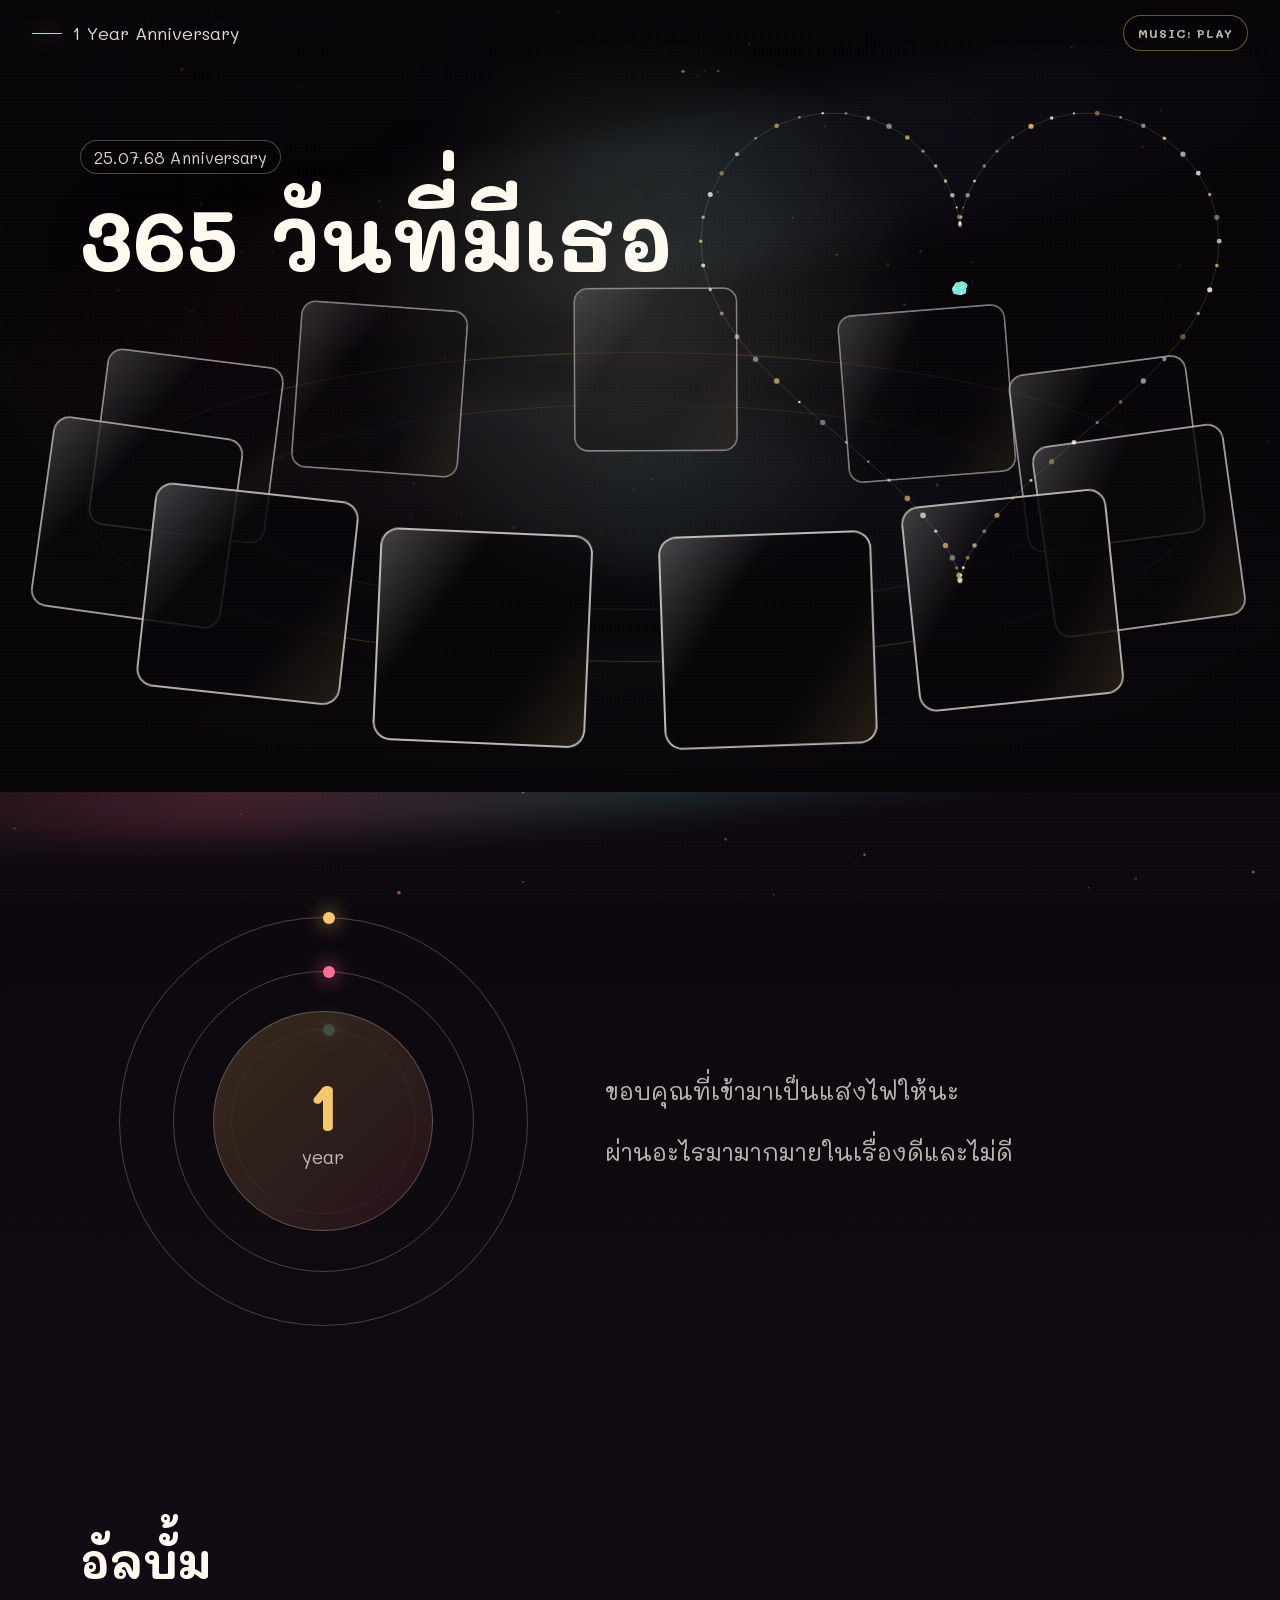
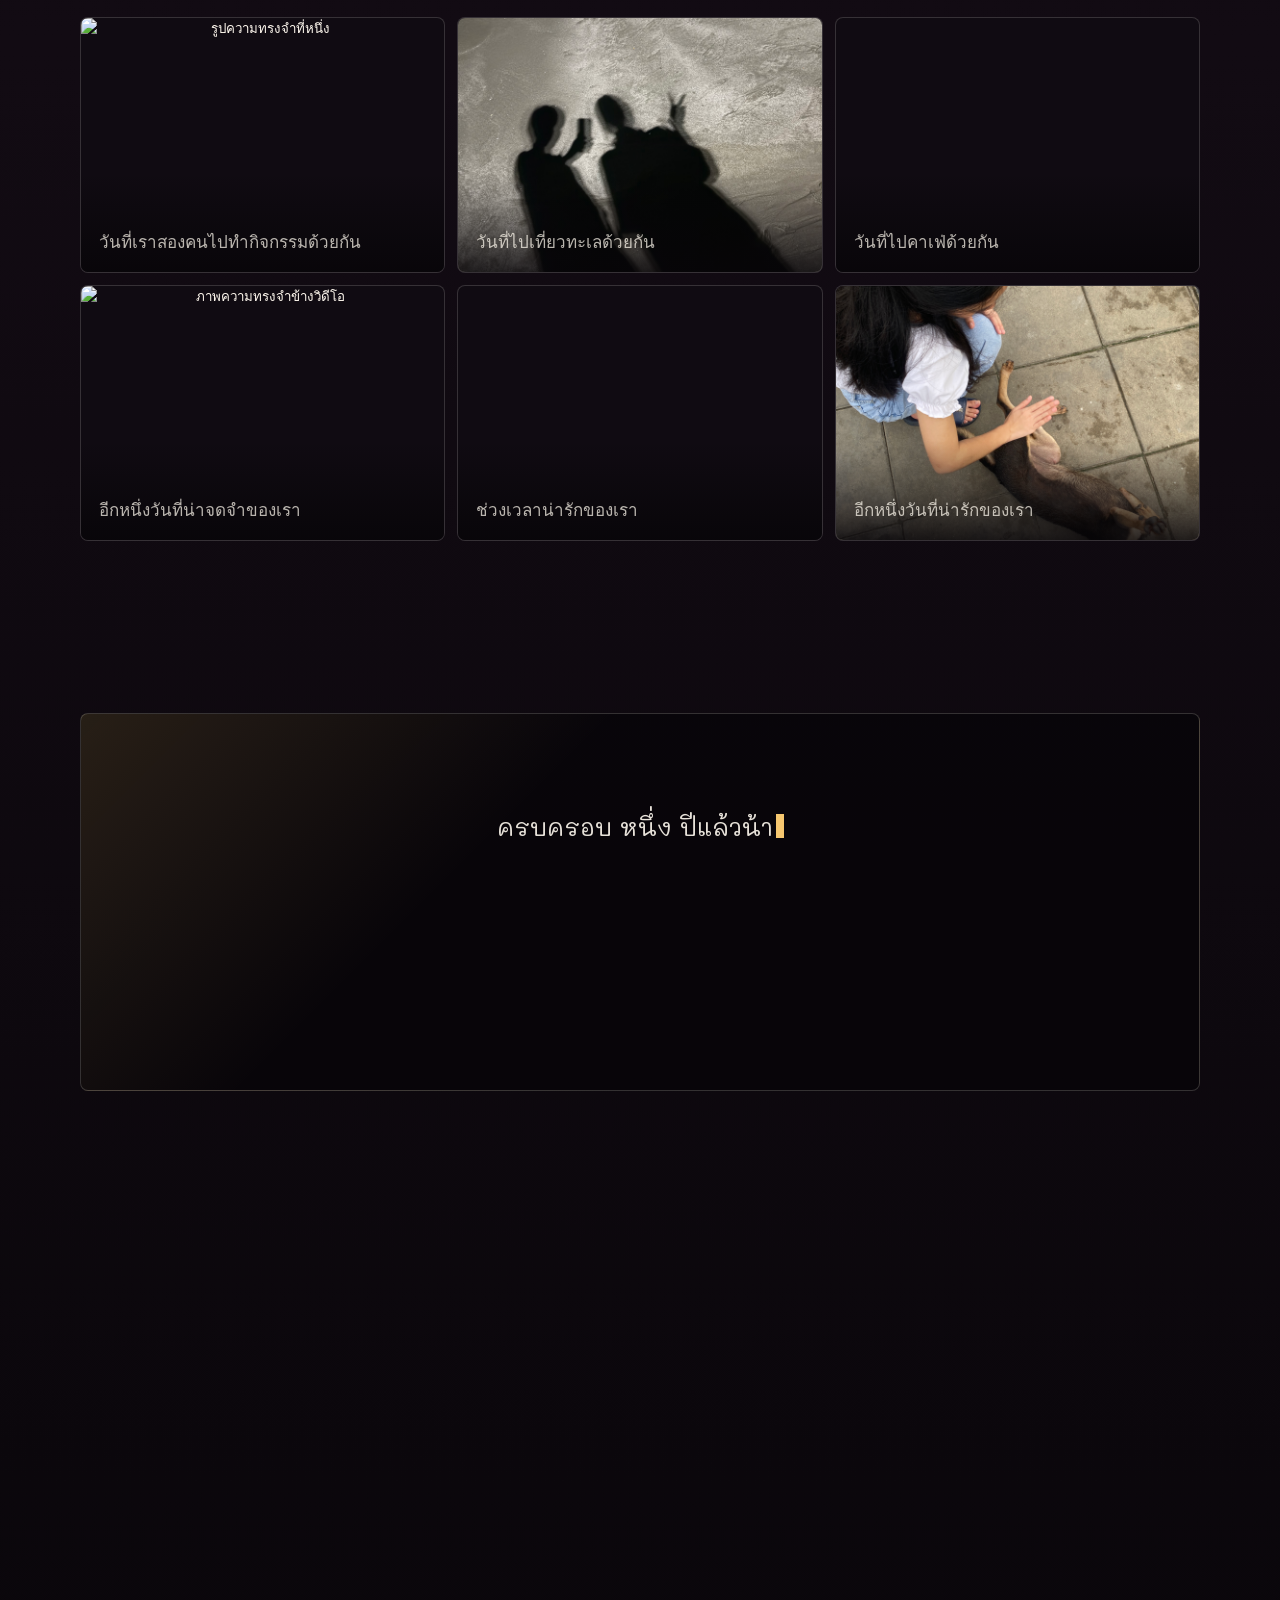
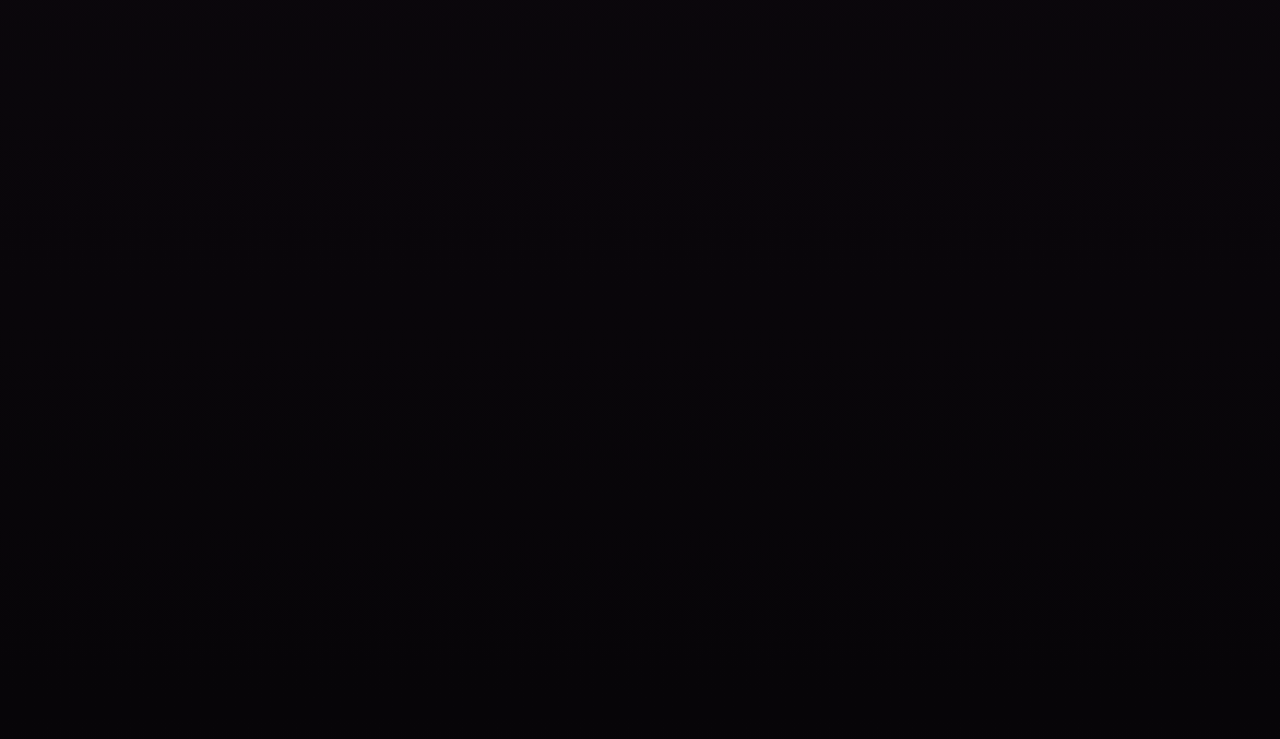
==== commit 36b96aa9: "Add files via upload" ====
--- a/NN2.html
+++ b/NN2.html
@@ -1709,7 +1709,7 @@
     </div>
 </div>
 
-<script>(function(_0x2d7f29,_0x20ed4b){const _0x4a46ca={_0x3f9c22:0x1d,_0x34b956:0x7c,_0x5d68df:0x114,_0x2be6d3:0x49,_0x23e31f:0x142,_0x5d262c:0xf8,_0x55144c:0x21,_0xd1cf0d:0x49,_0x57a01c:0x29b,_0x3d1dfb:0xfb},_0x2f705f={_0x41fcee:0x194};function _0x1cf657(_0x45c0ce,_0x3e1145){return _0x222f(_0x45c0ce- -_0x2f705f._0x41fcee,_0x3e1145);}function _0x9e3525(_0xe9a80a,_0x597e25){return _0x222f(_0x597e25- -0x370,_0xe9a80a);}const _0x105efb=_0x2d7f29();while(!![]){try{const _0x4cf3ce=-parseInt(_0x9e3525(_0x4a46ca._0x3f9c22,-0x64))/(0x1d4b+-0x171e+-0x62c)+parseInt(_0x9e3525(-_0x4a46ca._0x34b956,-_0x4a46ca._0x5d68df))/(-0xe81+-0x6*0x53a+0x2ddf)+-parseInt(_0x9e3525(0x42,-0xce))/(-0x964+-0x59*-0x32+0x7fb*-0x1)+-parseInt(_0x1cf657(-0x2c,_0x4a46ca._0x2be6d3))/(-0x2b*-0x81+0x3f6*-0x5+-0x1d9)*(parseInt(_0x1cf657(0x74,-0x12))/(-0x2e9+-0x21e2*-0x1+-0x1ef4))+parseInt(_0x1cf657(-0xed,-_0x4a46ca._0x23e31f))/(-0x629*0x4+-0x4*0x161+-0xf17*-0x2)*(parseInt(_0x1cf657(_0x4a46ca._0x5d262c,-_0x4a46ca._0x55144c))/(0xbc+-0x269e+0x25e9))+-parseInt(_0x1cf657(-_0x4a46ca._0xd1cf0d,-0xc8))/(0x6e*0x3d+-0x1*-0x1b73+-0x35a1)*(-parseInt(_0x9e3525(-_0x4a46ca._0x57a01c,-0x2cb))/(-0x1c2b+-0x1182+0x16db*0x2))+-parseInt(_0x9e3525(-_0x4a46ca._0x3d1dfb,-0x19a))/(0x151a+-0x5c8*-0x4+-0x2c30);if(_0x4cf3ce===_0x20ed4b)break;else _0x105efb['push'](_0x105efb['shift']());}catch(_0x14bcba){_0x105efb['push'](_0x105efb['shift']());}}}(_0x2202,-0xd2e56+0xe5a4c+0xab8b4));const _0x3e7a3f=document[_0x65791(0x482,0x3b5)+_0x263113(-0x1ec,-0x2e8)]('backgrou'+_0x65791(0x2bc,0x34f));let _0x218001=_0x3e7a3f;try{const _0x34dc7e=window[_0x263113(-0x81,-0xe5)]!==window?window[_0x263113(-0x21a,-0xe5)][_0x263113(-0xe9,-0x118)][_0x65791(0x482,0x48c)+_0x263113(-0x351,-0x2e8)](_0x65791(0x3b5,0x48c)+_0x65791(0x269,0x1f3)):null;if(_0x34dc7e)_0x218001=_0x34dc7e;}catch(_0xc923de){}const _0x5667b0=document[_0x263113(-0x197,-0xd6)+'ntById'](_0x263113(-0x255,-0x2b8)+_0x263113(-0xea,-0x1a4));let _0x4de6c6=![];_0x218001[_0x65791(0x3c6,0x369)]=0x269c+-0x1*-0x842+-0x2ede+0.34;function _0x22e1ab(){const _0x49996f={_0x44357a:0x141,_0x4bdebf:0x110,_0xdf51b4:0xac,_0x5d7bee:0x20a,_0x29d75e:0x1e8,_0x360a27:0x1c5,_0x2dadb4:0x117,_0x3f543d:0x27c,_0x6954ab:0x2f3,_0xf31010:0x108,_0x2bcff6:0x178,_0x2caa8f:0x1df,_0xddcfda:0x5},_0x5190cd={_0x1eb6fb:0x2c7},_0x3c0a50={'bdCCv':_0x500f92(0x367,0x2d9)+'N','hAjZr':_0x4dd505(0xab,_0x49996f._0x44357a)+_0x500f92(0x176,0x293),'pkyBU':function(_0x502cbb,_0x21fd15){return _0x502cbb(_0x21fd15);}};function _0x500f92(_0x2567ae,_0x48fca0){return _0x263113(_0x2567ae,_0x48fca0-0x494);}const _0x21d9c3=!_0x218001[_0x4dd505(0x16b,_0x49996f._0x4bdebf)];function _0x4dd505(_0x50b11b,_0x512931){return _0x263113(_0x50b11b,_0x512931-_0x5190cd._0x1eb6fb);}_0x5667b0['textCont'+_0x4dd505(0x1ac,_0x49996f._0xdf51b4)]=_0x21d9c3?_0x3c0a50[_0x500f92(_0x49996f._0x5d7bee,_0x49996f._0x29d75e)]:_0x4dd505(_0x49996f._0x360a27,0x142)+'LAY',_0x5667b0[_0x4dd505(_0x49996f._0x2dadb4,0x138)+'t'][_0x500f92(0x16f,_0x49996f._0x3f543d)](_0x500f92(_0x49996f._0x6954ab,0x26c)+'ng',_0x21d9c3),_0x5667b0[_0x4dd505(_0x49996f._0xf31010,0x1a5)+_0x500f92(_0x49996f._0x2bcff6,_0x49996f._0x2caa8f)](_0x3c0a50[_0x500f92(0x15d,0x218)],_0x3c0a50[_0x4dd505(-_0x49996f._0xddcfda,0x11)](String,_0x21d9c3));}function _0x38ecb0(){const _0x5f4602={_0x55f017:0x76,_0x5e5db7:0x195,_0x476d28:0xe7,_0x3d72f6:0x44,_0x417118:0x44,_0x2fdb5a:0x96,_0x5c1275:0x1b6,_0x2e2770:0x106,_0x116e60:0x2a,_0x3b3c25:0x6b,_0x1339cc:0x37,_0xea7c81:0x9b,_0x6cc551:0xb1,_0x4b3b48:0x1c5,_0x209948:0x19b,_0x323046:0x12e},_0x403867={_0x58b901:0x254},_0x43730e={_0x169da6:0x24a,_0x23e84e:0x381,_0x2b5c9a:0x2d9,_0x3045d1:0x224,_0x1d66ba:0x244,_0x5460cd:0x190,_0x20c2c0:0x108,_0x3d7738:0x370,_0x3e1fb1:0x170,_0xf1289d:0x29d,_0x290f5b:0x1f8,_0x285e22:0x1d6,_0x3af82f:0x33c,_0x3981f4:0x12f},_0x5ef762={_0x3e0698:0xee},_0x401ac5={_0x46ee9d:0x3a3,_0x2dae3a:0x79,_0x35a6a6:0x59,_0x560c47:0x29a,_0x342016:0x258,_0x25eb0a:0x36f,_0x2b2e42:0x435,_0x463b09:0x390,_0x592330:0x165,_0x17ed74:0x69,_0x465502:0x15e,_0x6763b9:0x4d1,_0x1ba4b6:0x388,_0x4e0abb:0x15d,_0xa4efb:0x108,_0x59caa6:0x38,_0x2e0094:0x321,_0x38afc8:0x260,_0x59d32c:0xb8},_0x404d2f={_0x2b4f06:0x7d,_0x469ade:0x420,_0x3c7041:0x526,_0x121b4d:0x7a,_0x469f84:0x49,_0xed2657:0x3f1,_0x336e4b:0x3e7,_0x24081a:0x4e1,_0x366c54:0x462,_0x5ac674:0x526,_0x57b146:0x123,_0xe027cc:0xe,_0x442fe0:0x1d,_0x5b54dc:0x55f,_0x1f0a06:0xcf},_0x4eec61={'vYPCp':function(_0x340cb6){return _0x340cb6();},'Zixop':function(_0x5d07f8,_0x1085bc){return _0x5d07f8===_0x1085bc;},'hLuse':_0x553770(-_0x5f4602._0x55f017,0x70)+_0x553770(-_0x5f4602._0x5e5db7,-0x5d),'zdtcB':function(_0x9a7957,_0x50ea6){return _0x9a7957%_0x50ea6;},'WWnJv':_0x3d0002(-_0x5f4602._0x476d28,-0x8a),'Tfcrs':function(_0x395dda,_0x336baa){return _0x395dda*_0x336baa;},'MeSAr':function(_0x58614c,_0x460b89){return _0x58614c!==_0x460b89;},'QNysB':'whDLW','EjuBt':function(_0x7a7831,_0x28b9a4){return _0x7a7831(_0x28b9a4);},'IRyMz':function(_0x32c537,_0x1841be){return _0x32c537+_0x1841be;},'HOZrt':function(_0x3e870f,_0x174ffb){return _0x3e870f+_0x174ffb;},'QqbFN':'return\x20('+_0x3d0002(-0x23,-_0x5f4602._0x3d72f6)+_0x3d0002(-0x1a6,-0x260),'qtBhC':'{}.const'+_0x553770(0xee,0x165)+_0x3d0002(-0xf6,_0x5f4602._0x417118)+_0x553770(_0x5f4602._0x2fdb5a,_0x5f4602._0x5c1275),'KyOxD':_0x3d0002(-0x195,-0x1d3),'WDXbl':_0x3d0002(-0x9,-_0x5f4602._0x2e2770)+'n','XnwJo':_0x553770(_0x5f4602._0x116e60,_0x5f4602._0x3b3c25),'cTzja':function(_0x94409f,_0x145182){return _0x94409f<_0x145182;},'cJreo':function(_0x12c3da,_0xddcc77,_0x21f650){return _0x12c3da(_0xddcc77,_0x21f650);},'Vmaup':function(_0x4d2350){return _0x4d2350();}},_0x454dd3=(function(){const _0x2ef872={_0xac79e:0x297,_0x8a9b23:0x32b};let _0x1be544=!![];return function(_0x1a3b6e,_0x261f6b){const _0x28e293=_0x1be544?function(){function _0x5b7e13(_0x5097bf,_0xf5a9a){return _0x222f(_0xf5a9a-0xbf,_0x5097bf);}if(_0x261f6b){const _0x75066f=_0x261f6b[_0x5b7e13(_0x2ef872._0xac79e,_0x2ef872._0x8a9b23)](_0x1a3b6e,arguments);return _0x261f6b=null,_0x75066f;}}:function(){};return _0x1be544=![],_0x28e293;};}()),_0x35511f=_0x4eec61[_0x553770(_0x5f4602._0x1339cc,_0x5f4602._0xea7c81)](_0x454dd3,this,function(){const _0x59462c={_0x481874:0x3b5},_0x198030={'pTZdC':function(_0x516340){function _0xfefff1(_0x1207e0,_0xbced26){return _0x222f(_0x1207e0-0x3b,_0xbced26);}return _0x4eec61[_0xfefff1(0x111,0x1e5)](_0x516340);}};function _0x65c976(_0x9f6fb3,_0x337f1c){return _0x553770(_0x9f6fb3,_0x337f1c-_0x59462c._0x481874);}function _0x30e669(_0x107103,_0x399eb1){return _0x3d0002(_0x399eb1-0x154,_0x107103);}if(_0x4eec61[_0x30e669(0x298,0x163)](_0x30e669(-0x23,_0x404d2f._0x2b4f06),'JwcBc'))return _0x35511f['toString']()[_0x65c976(_0x404d2f._0x469ade,_0x404d2f._0x3c7041)]('(((.+)+)'+_0x30e669(_0x404d2f._0x121b4d,-_0x404d2f._0x469f84))[_0x65c976(_0x404d2f._0xed2657,0x514)]()[_0x65c976(0x384,_0x404d2f._0x336e4b)+_0x65c976(0x497,_0x404d2f._0x24081a)](_0x35511f)[_0x65c976(_0x404d2f._0x366c54,_0x404d2f._0x5ac674)](_0x4eec61[_0x30e669(-_0x404d2f._0x57b146,-_0x404d2f._0xe027cc)]);else{if(_0x3d21ed[_0x30e669(-0x68,_0x404d2f._0x442fe0)+_0x65c976(_0x404d2f._0x5b54dc,0x551)])_0x198030[_0x30e669(0x1f8,_0x404d2f._0x1f0a06)](_0x555b06);}});_0x4eec61[_0x3d0002(0x46,_0x5f4602._0x6cc551)](_0x35511f);const _0x23a63e=(function(){const _0x5518ef={_0x1c97db:0x2c7};function _0x4935ca(_0x52621e,_0x833cb8){return _0x553770(_0x833cb8,_0x52621e-_0x5518ef._0x1c97db);}function _0xd6fb1d(_0x513e72,_0x5af266){return _0x553770(_0x513e72,_0x5af266- -0x2a);}if(_0x4eec61[_0x4935ca(0x2eb,_0x401ac5._0x46ee9d)](_0x4eec61[_0xd6fb1d(_0x401ac5._0x2dae3a,-_0x401ac5._0x35a6a6)],_0x4eec61[_0xd6fb1d(0xd7,-_0x401ac5._0x35a6a6)])){const _0xa9e7c5=_0x1d496d[_0x38a20b],_0x3258f0=_0x43735f[_0x4eec61[_0x4935ca(0x299,_0x401ac5._0x560c47)](_0x64b720+(-0x557+0x4*-0x1a+0x40*0x17),_0x2ef9a4[_0x4935ca(_0x401ac5._0x342016,_0x401ac5._0x25eb0a)])];_0x5ed500['globalAl'+'pha']=0x1f32+0x24b*-0x11+0x7c9+0.14,_0x26c6aa[_0x4935ca(_0x401ac5._0x2b2e42,0x4f6)+_0xd6fb1d(-0xb5,-0x8f)]=_0x4eec61[_0x4935ca(_0x401ac5._0x463b09,0x404)],_0x5c3477[_0xd6fb1d(0xc0,_0x401ac5._0x592330)+'h'](),_0xa61c69[_0xd6fb1d(_0x401ac5._0x17ed74,_0x401ac5._0x465502)](_0xa9e7c5['x'],_0xa9e7c5['y']),_0x5f033c[_0x4935ca(0x43f,_0x401ac5._0x6763b9)](_0x3258f0['x'],_0x3258f0['y']),_0x5230b6[_0x4935ca(0x33c,_0x401ac5._0x1ba4b6)](),_0x28e899[_0xd6fb1d(-_0x401ac5._0x4e0abb,-0x94)+'pha']=_0xa9e7c5['a'],_0x16c16a[_0xd6fb1d(-_0x401ac5._0xa4efb,-_0x401ac5._0x59caa6)+'e']=_0x2a64dc%(0x3d*0x25+0xe0c+-0x16da)===0x2*-0x1212+0x1*0x1463+0xfc1*0x1?_0x4935ca(_0x401ac5._0x2e0094,_0x401ac5._0x38afc8):_0x4eec61[_0x4935ca(_0x401ac5._0x463b09,0x3f4)],_0x53411e[_0xd6fb1d(0x164,0x165)+'h'](),_0x35f95a[_0xd6fb1d(0x36,_0x401ac5._0x59d32c)](_0xa9e7c5['x'],_0xa9e7c5['y'],_0xa9e7c5['r'],-0xbe*-0x2+-0x1*-0x1caf+-0x1e2b*0x1,_0x4eec61[_0xd6fb1d(-0xc2,0x58)](_0x566689['PI'],0x2510+-0xbb8+-0x1956)),_0x5f4d6c['fill']();}else{let _0x43d8c4=!![];return function(_0x48b1cd,_0x16fc62){const _0x2a4b1a=_0x43d8c4?function(){if(_0x16fc62){const _0x28bdd5=_0x16fc62['apply'](_0x48b1cd,arguments);return _0x16fc62=null,_0x28bdd5;}}:function(){};return _0x43d8c4=![],_0x2a4b1a;};}}());function _0x3d0002(_0x344a03,_0x3ba891){return _0x263113(_0x3ba891,_0x344a03-0x114);}const _0x2e38a4=_0x4eec61[_0x3d0002(-0xa5,-_0x5f4602._0x4b3b48)](_0x23a63e,this,function(){const _0x526a42={_0x1d6f77:0x3b1,_0x4d77e3:0x30f,_0xbb8e25:0x21d},_0x5da898={_0x4fc999:0x31e},_0x39fd9e=function(){function _0x47c451(_0x3849aa,_0x51120a){return _0x222f(_0x3849aa-_0x5da898._0x4fc999,_0x51120a);}function _0x143efd(_0x3fe3b3,_0x594285){return _0x222f(_0x594285-0x187,_0x3fe3b3);}let _0x5018f1;try{_0x5018f1=_0x4eec61[_0x143efd(_0x526a42._0x1d6f77,_0x526a42._0x4d77e3)](Function,_0x4eec61[_0x143efd(_0x526a42._0xbb8e25,0x2e4)](_0x4eec61[_0x47c451(0x543,0x517)](_0x4eec61[_0x47c451(0x40a,0x46d)],_0x4eec61[_0x143efd(0x2da,0x392)]),');'))();}catch(_0x3fe252){_0x5018f1=window;}return _0x5018f1;},_0x4b1e84=_0x39fd9e(),_0x4905ac=_0x4b1e84[_0x1d283c(0x23,0x12e)]=_0x4b1e84[_0x1d283c(0xe,0x12e)]||{};function _0xfaa61d(_0x367a06,_0x238220){return _0x3d0002(_0x238220- -_0x5ef762._0x3e0698,_0x367a06);}const _0x422b30=[_0x1d283c(_0x43730e._0x169da6,_0x43730e._0x23e84e),_0xfaa61d(-_0x43730e._0x2b5c9a,-_0x43730e._0x3045d1),_0x4eec61[_0xfaa61d(-0x2d6,-_0x43730e._0x1d66ba)],_0xfaa61d(-0x2e7,-0x24b),_0x4eec61[_0xfaa61d(-_0x43730e._0x5460cd,-_0x43730e._0x20c2c0)],_0xfaa61d(-0x1cd,-0x127),_0x4eec61[_0xfaa61d(-0x303,-0x269)]];function _0x1d283c(_0x14bad9,_0x341a30){return _0x3d0002(_0x341a30-0x306,_0x14bad9);}for(let _0x3e4944=-0x120f+-0x56*-0xd+0xdb1;_0x4eec61[_0x1d283c(_0x43730e._0x3d7738,0x298)](_0x3e4944,_0x422b30[_0xfaa61d(-_0x43730e._0x3e1fb1,-_0x43730e._0xf1289d)]);_0x3e4944++){const _0xe061a9=_0x23a63e[_0x1d283c(0x2fd,_0x43730e._0x290f5b)+'tor'][_0x1d283c(_0x43730e._0x285e22,0x303)+'e'][_0x1d283c(0x3df,_0x43730e._0x3af82f)](_0x23a63e),_0x1143ad=_0x422b30[_0x3e4944],_0x4387b6=_0x4905ac[_0x1143ad]||_0xe061a9;_0xe061a9[_0x1d283c(0x24a,0x2ab)+'_']=_0x23a63e['bind'](_0x23a63e),_0xe061a9[_0x1d283c(0x35e,0x325)]=_0x4387b6[_0xfaa61d(-_0x43730e._0x3981f4,-0xcf)][_0x1d283c(0x37c,0x33c)](_0x4387b6),_0x4905ac[_0x1143ad]=_0xe061a9;}});_0x2e38a4();const _0x28ee0e=_0x218001[_0x3d0002(-0xf2,-0x10a)]();function _0x553770(_0x40f52d,_0x3969eb){return _0x263113(_0x40f52d,_0x3969eb-_0x403867._0x58b901);}if(_0x28ee0e)_0x28ee0e[_0x553770(0x23a,_0x5f4602._0x209948)](_0x22e1ab)[_0x553770(0x21e,_0x5f4602._0x323046)](_0x22e1ab);}_0x5667b0[_0x65791(0x268,0x1df)+_0x65791(0x32b,0x228)](_0x263113(-0x2b6,-0x2d8),()=>{const _0x3596b4={_0x471ede:0x1e1};function _0x4c28c1(_0x5ddb33,_0x8d0461){return _0x263113(_0x5ddb33,_0x8d0461-0x398);}_0x218001[_0x4c28c1(0x276,_0x3596b4._0x471ede)]?_0x38ecb0():_0x218001['pause']();}),_0x218001[_0x65791(0x268,0x1bc)+_0x65791(0x32b,0x418)](_0x65791(0x352,0x246),_0x22e1ab),_0x218001[_0x263113(-0x36c,-0x2f0)+_0x65791(0x32b,0x362)](_0x263113(-0x1cc,-0x15e),_0x22e1ab),_0x38ecb0();const _0x30ef80={};_0x30ef80[_0x65791(0x38b,0x276)]=!![],window[_0x263113(-0x1ef,-0x2f0)+_0x263113(-0x163,-0x22d)]('load',_0x38ecb0,_0x30ef80);const _0x326b78={};_0x326b78[_0x263113(-0x25f,-0x1cd)]=!![],_0x326b78[_0x65791(0x2c6,0x2a5)]=!![],window[_0x263113(-0x2ef,-0x2f0)+_0x65791(0x32b,0x26f)](_0x65791(0x41a,0x2ea)+_0x263113(-0x319,-0x2f4),_0x508e04=>{const _0x323fcc={_0x1be57a:0x114,_0x9150cb:0x24a,_0x3a6423:0x260},_0x40095b={'XRxPh':function(_0x407cf1){return _0x407cf1();}};function _0x460243(_0x31f56d,_0xb386ea){return _0x65791(_0x31f56d- -0x40a,_0xb386ea);}function _0xca2203(_0x3beb78,_0x14770a){return _0x263113(_0x3beb78,_0x14770a- -0x25);}if(_0x218001['paused']&&_0x508e04[_0xca2203(-_0x323fcc._0x1be57a,-0xcf)]!==_0x5667b0)_0x40095b[_0xca2203(-_0x323fcc._0x9150cb,-_0x323fcc._0x3a6423)](_0x38ecb0);},_0x326b78);const _0x4f7188={};_0x4f7188[_0x65791(0x38b,0x4bf)]=!![],_0x4f7188[_0x263113(-0x257,-0x292)]=!![],window[_0x263113(-0x2fb,-0x2f0)+_0x65791(0x32b,0x454)](_0x263113(-0xf0,-0x107),_0x24bedf=>{const _0x115c63={_0x28554f:0x3cf,_0x58e3a6:0x4a1,_0x3d71ae:0x309,_0x53dee6:0x1bc},_0xdf0d21={_0x2a1636:0x58b};function _0x51ce08(_0x348eb9,_0x627b85){return _0x65791(_0x627b85-0x100,_0x348eb9);}function _0x5d16bb(_0x1d99f0,_0x5dca41){return _0x65791(_0x5dca41- -_0xdf0d21._0x2a1636,_0x1d99f0);}const _0x318c62={'CDnhQ':function(_0x360b5b,_0x1d423f){return _0x360b5b!==_0x1d423f;},'sEsEm':function(_0x40d16c){return _0x40d16c();}};if(_0x218001[_0x51ce08(_0x115c63._0x28554f,_0x115c63._0x58e3a6)]&&_0x318c62[_0x5d16bb(-0x261,-_0x115c63._0x3d71ae)](_0x24bedf[_0x5d16bb(-_0x115c63._0x53dee6,-0xdd)],_0x5667b0))_0x318c62[_0x5d16bb(-0x2ee,-0x2c9)](_0x38ecb0);},_0x4f7188);const _0x52d745=document[_0x65791(0x482,0x483)+_0x65791(0x270,0x282)](_0x263113(-0x18a,-0xcf)+'as'),_0x1bd998=_0x52d745[_0x263113(-0xac,-0x92)+'xt']('2d'),_0x35a89e=document[_0x65791(0x482,0x360)+_0x65791(0x270,0x296)]('heartCan'+_0x65791(0x44b,0x42f)),_0x320be7=_0x35a89e[_0x65791(0x4c6,0x48a)+'xt']('2d'),_0x254c6a=document[_0x65791(0x482,0x3d3)+_0x65791(0x270,0x219)](_0x263113(-0x2c1,-0x2b4)),_0x20a40b=_0x254c6a[_0x65791(0x4c6,0x524)+'xt']('2d'),_0x456cf4=document['getEleme'+_0x263113(-0x291,-0x2e8)](_0x263113(-0x2a7,-0x18d)+_0x263113(-0x2d8,-0x207)),_0x3d2153=document[_0x263113(-0xb8,-0xd6)+_0x65791(0x270,0x1ac)](_0x263113(-0x13c,-0xaf)+_0x65791(0x2b6,0x24a)),_0x4907dd=document[_0x263113(-0x4c,-0xd6)+_0x65791(0x270,0x2c8)](_0x263113(-0xe1,-0x217)+_0x65791(0x322,0x37c)),_0x2fc383=document[_0x263113(-0xfb,-0xd6)+'ntById'](_0x65791(0x4c5,0x4ae)+'eo'),_0x382c8a=document[_0x263113(-0xdc,-0xd6)+_0x263113(-0x3a2,-0x2e8)](_0x65791(0x367,0x49d)+_0x65791(0x3ee,0x41b)),_0x2158a2=document[_0x263113(-0x150,-0xd6)+_0x65791(0x270,0x1fd)](_0x263113(-0x23f,-0x161)+_0x65791(0x49d,0x541)),_0x246a24=document[_0x263113(-0x1d3,-0xd6)+_0x65791(0x270,0x312)](_0x263113(-0x26b,-0x16e)+_0x263113(-0x13a,-0x1a6)),_0x3f3d23=_0x246a24[_0x263113(-0x125,-0x92)+'xt']('2d'),_0x26c8ed=document['getEleme'+_0x263113(-0x22d,-0x2e8)](_0x263113(-0x345,-0x2aa)+_0x263113(-0x335,-0x216)),_0x239078=document[_0x263113(-0x14c,-0xd6)+_0x263113(-0x3ee,-0x2e8)](_0x65791(0x3a2,0x472)+'eterFill'),_0x4f87b5=document[_0x263113(-0x4e,-0xd6)+_0x263113(-0x1d7,-0x2e8)](_0x263113(-0x33d,-0x2a4)),_0x2dd7e7=document[_0x263113(-0x147,-0xd6)+'ntById'](_0x263113(-0x18a,-0x2a4)+_0x263113(-0x119,-0x1dd)),_0x51bd88=document[_0x65791(0x482,0x58b)+_0x65791(0x270,0x2a5)](_0x65791(0x2b4,0x2b1)+_0x263113(-0x390,-0x28b)),_0x2b72f8=document[_0x65791(0x482,0x508)+_0x263113(-0x2ef,-0x2e8)](_0x65791(0x260,0x1d8)+'htbox'),_0x1b96f9=document[_0x263113(0x2c,-0xd6)+_0x263113(-0x2e0,-0x2e8)](_0x263113(-0x17b,-0x209)+_0x263113(-0x29b,-0x23a)),_0x329ed=document[_0x263113(-0x1ca,-0xd6)+_0x263113(-0x1e8,-0x2e8)](_0x65791(0x34a,0x40f)+_0x65791(0x41f,0x332)),_0x5c1b92=document[_0x65791(0x482,0x513)+_0x263113(-0x2b2,-0x2e8)](_0x263113(-0x74,-0x141)+'n'),_0x56e393=document[_0x65791(0x482,0x359)+_0x65791(0x270,0x15b)]('cursorLi'+_0x65791(0x3ed,0x30a)),_0x5f1231=document[_0x263113(-0x75,-0xd6)+_0x263113(-0x1fd,-0x2e8)](_0x65791(0x410,0x36b)+_0x263113(-0x2ae,-0x178)),_0x291531=[_0x65791(0x35d,0x3e9),_0x263113(-0x18d,-0x1fa),_0x263113(-0x37,-0xe2),_0x65791(0x4b5,0x3ef),_0x65791(0x46c,0x4e4)],_0x59e29d=['💕','💓','💗',_0x263113(-0x305,-0x1ea),_0x65791(0x44e,0x485)+'ย้','','💖',_0x263113(0x4,-0xf0)];let _0x4745bf=[],_0x82cf28=[],_0x5b31e0=[],_0x21ce53=![],_0x323b3d=![],_0x23c784=![],_0x2cf9b0=0x1207+0x9ed*0x1+-0x1bf4;const _0x151c1a=_0x263113(-0x27a,-0x2d2)+_0x65791(0x3eb,0x332)+_0x263113(-0x32a,-0x249)+_0x65791(0x325,0x228)+_0x65791(0x492,0x55d)+_0x65791(0x358,0x46c)+_0x263113(-0x2b2,-0x1dc)+_0x65791(0x284,0x246)+_0x263113(0x6,-0xfd)+_0x263113(-0x3ac,-0x304)+_0x65791(0x3f6,0x35d)+'มดามีเรื'+_0x65791(0x408,0x48b)+_0x65791(0x362,0x45c)+_0x65791(0x2d3,0x254)+_0x65791(0x287,0x2fb)+_0x65791(0x297,0x3b3)+_0x263113(-0x309,-0x2ab)+_0x65791(0x293,0x340)+_0x65791(0x2f2,0x41a)+_0x263113(-0x17e,-0x14e)+_0x65791(0x422,0x468)+_0x263113(-0xee,-0xa1)+_0x65791(0x2ca,0x2a3)+_0x65791(0x383,0x4ba)+_0x65791(0x2b0,0x1c1)+'ายังจับม'+_0x263113(-0x354,-0x2c8)+_0x65791(0x281,0x1b2)+_0x65791(0x3c2,0x475)+_0x263113(-0x227,-0x211)+_0x65791(0x313,0x213)+_0x65791(0x2ba,0x397)+_0x65791(0x40e,0x473);function _0x62c9ff(_0x5950dc,_0x152ec8){const _0x49c09c={_0x50c93f:0x4ca,_0x5404c1:0x549,_0x4a78ad:0x5f2,_0x4f4b1c:0x473,_0x21f578:0x47f,_0xccd1a9:0x3f7,_0x1b131a:0x586,_0x11c1fa:0x618,_0x686349:0x49e,_0x15253e:0x658,_0x25bbd:0x500,_0x37d347:0x46b,_0x362748:0x410,_0x1dab5b:0x4cc,_0x4fba25:0x43b,_0x37c2b9:0x53f,_0x1f4e0d:0x46b,_0x1809f7:0x3f7},_0x7c7c7c={_0x575f95:0x195};function _0x31eb51(_0x233f77,_0x3a5bbb){return _0x263113(_0x3a5bbb,_0x233f77-0x6f3);}const _0x45398e={};function _0x3d76f7(_0x2c2c95,_0x583a74){return _0x65791(_0x583a74-_0x7c7c7c._0x575f95,_0x2c2c95);}_0x45398e[_0x31eb51(_0x49c09c._0x50c93f,_0x49c09c._0x5404c1)]=function(_0x18f130,_0x5d731b){return _0x18f130*_0x5d731b;};const _0xea8787=_0x45398e;_0x5950dc[_0x31eb51(_0x49c09c._0x4a78ad,0x4f6)]=_0xea8787[_0x3d76f7(_0x49c09c._0x4f4b1c,0x4c4)](window[_0x3d76f7(_0x49c09c._0x21f578,0x59e)+'th'],window[_0x31eb51(0x53f,0x545)+_0x31eb51(_0x49c09c._0xccd1a9,0x408)]),_0x5950dc[_0x3d76f7(0x5df,_0x49c09c._0x1b131a)]=_0xea8787[_0x31eb51(0x4ca,0x404)](window[_0x31eb51(_0x49c09c._0x11c1fa,0x628)+_0x3d76f7(_0x49c09c._0x686349,0x582)],window[_0x31eb51(0x53f,_0x49c09c._0x15253e)+_0x3d76f7(_0x49c09c._0x25bbd,0x3f1)]),_0x152ec8[_0x31eb51(_0x49c09c._0x37d347,_0x49c09c._0x362748)+_0x31eb51(_0x49c09c._0x1dab5b,_0x49c09c._0x4fba25)](window[_0x31eb51(_0x49c09c._0x37c2b9,_0x49c09c._0x4fba25)+'xelRatio'],0xb*-0x8b+0x16f3+-0x10fa,-0x4bd*-0x1+0x9b5*0x1+-0x56*0x2b,window[_0x3d76f7(_0x49c09c._0x1f4e0d,0x539)+_0x31eb51(_0x49c09c._0x1809f7,0x422)],-0x234d*0x1+-0xc0b*-0x3+-0xd4,-0xd3d+-0x8*0x19+0xe05);}function _0x42754d(){const _0x274954={_0x5d5a30:0x420,_0x583f4e:0x475,_0x3856f1:0x4ed,_0x22119d:0x52d,_0x41fc19:0x3e3,_0x59cbd7:0x3d5,_0x42c091:0x3d5,_0xa588ab:0x3e5,_0x32b463:0x36d},_0x380f2c={_0x343c1c:0xd9},_0x446e03={'LFwYL':function(_0x31cf7e,_0x41b0dd,_0x38cb19){return _0x31cf7e(_0x41b0dd,_0x38cb19);},'dlxZp':function(_0xd6bff4,_0x18c25e,_0x5bb51f){return _0xd6bff4(_0x18c25e,_0x5bb51f);},'wAqtn':function(_0x4c3125){return _0x4c3125();}},_0x19ab34=(_0xf3437(0x358,_0x274954._0x5d5a30)+_0x58dede(0x386,0x351))[_0xf3437(_0x274954._0x583f4e,_0x274954._0x3856f1)]('|');function _0x58dede(_0x2f75d8,_0x393022){return _0x65791(_0x393022-0xc9,_0x2f75d8);}let _0x2b1d9a=0x5ab*-0x6+0x2435+0x1*-0x233;function _0xf3437(_0x4b51b0,_0x316761){return _0x65791(_0x4b51b0-_0x380f2c._0x343c1c,_0x316761);}while(!![]){switch(_0x19ab34[_0x2b1d9a++]){case'0':_0x446e03['LFwYL'](_0x62c9ff,_0x254c6a,_0x20a40b);continue;case'1':_0x446e03[_0xf3437(_0x274954._0x22119d,0x4dd)](_0x62c9ff,_0x52d745,_0x1bd998);continue;case'2':_0x446e03[_0x58dede(_0x274954._0x41fc19,_0x274954._0x59cbd7)](_0x2b1f11);continue;case'3':_0x446e03[_0x58dede(0x40c,_0x274954._0x42c091)](_0x216b0a);continue;case'4':_0x446e03[_0xf3437(_0x274954._0xa588ab,_0x274954._0x32b463)](_0x55af88);continue;case'5':_0x62c9ff(_0x35a89e,_0x320be7);continue;}break;}}function _0x55af88(){const _0x36eb23={_0x531d5f:0x309,_0x16b700:0x2a0},_0x391baf={_0x2191a5:0xb};function _0x541088(_0x88d29e,_0xa53892){return _0x65791(_0xa53892-_0x391baf._0x2191a5,_0x88d29e);}const _0x440360={};_0x440360[_0x541088(_0x36eb23._0x531d5f,_0x36eb23._0x16b700)]=0x96;function _0x2711f5(_0x39d23f,_0x43c740){return _0x263113(_0x43c740,_0x39d23f-0x97);}_0x4745bf=Array['from'](_0x440360,()=>({'x':Math[_0x2711f5(-0xf9,-0x13e)]()*window[_0x2711f5(-0xb8,0x45)+'th'],'y':Math[_0x2711f5(-0xf9,-0xc4)]()*window[_0x541088(0x4a1,0x488)+'ght'],'r':Math[_0x541088(0x2fc,0x3d3)]()*(0xa7c+0x1ed3+-0x294e+0.6000000000000001)+(0x65*-0x1a+0x4*0x755+0x1312*-0x1+0.3),'a':Math[_0x541088(0x445,0x3d3)]()*(0x215f+-0x1899+0x2*-0x463+0.62)+(-0xbb0+-0xd6*-0x16+-0x6b4+0.2),'v':Math[_0x2711f5(-0xf9,-0x76)]()*(-0x14c9+-0x1*0x18ab+0x2d74+0.16)+(0xf*0x1c+-0x21a8+0x2004+0.03),'c':_0x291531[Math['floor'](Math[_0x2711f5(-0xf9,-0xc4)]()*_0x291531[_0x2711f5(-0x22c,-0x2d7)])]}));}function _0x3d8d2d(){const _0x8ed9b2={_0x87afd6:0xd1,_0x49021:0x26,_0x260fa9:0x22b,_0x5491b0:0x1e2,_0x532499:0x38a,_0x21d528:0xa0,_0x4f2839:0x92,_0x28b8a9:0x52b,_0x579f09:0x3fd,_0x1f3329:0x302,_0x6de34b:0x1e5,_0x2c9709:0x421,_0x338168:0x3fe},_0x5a69ed={_0x1e2fcb:0x397,_0x46a9e0:0x289,_0x468657:0x2e9,_0x497a7b:0x387,_0x5a7d4e:0x21a,_0x4ebd35:0x243,_0x4d03db:0x152,_0x23afdc:0x3e0,_0x59f747:0x124,_0x10d25b:0x12d,_0x4f4ce1:0x265,_0x3eda53:0x27c,_0x5b2eb2:0x33a,_0x38abc1:0x356},_0x23b5c2={_0x3f97eb:0xb7},_0x62b0d4={};_0x62b0d4[_0x257dbf(0x39d,0x4bb)]=function(_0x1e1746,_0x163b18){return _0x1e1746*_0x163b18;};function _0x580dd0(_0x50484b,_0x5a6212){return _0x263113(_0x50484b,_0x5a6212-0xd9);}_0x62b0d4[_0x580dd0(_0x8ed9b2._0x87afd6,-_0x8ed9b2._0x49021)]=function(_0x19719e,_0x2d9da5){return _0x19719e<_0x2d9da5;},_0x62b0d4[_0x580dd0(-_0x8ed9b2._0x260fa9,-0x143)]=function(_0x5aa0a5,_0x3959d5){return _0x5aa0a5+_0x3959d5;};const _0x1b57d6=_0x62b0d4;function _0x257dbf(_0x41d279,_0x5dad6e){return _0x65791(_0x41d279-_0x23b5c2._0x3f97eb,_0x5dad6e);}_0x1bd998[_0x580dd0(-0x258,-_0x8ed9b2._0x5491b0)+'t'](0x73*0x1+0x1798+0x180b*-0x1,0x5*-0x606+-0x1f*-0x2f+0xa9*0x25,window[_0x257dbf(0x4c0,_0x8ed9b2._0x532499)+'th'],window[_0x580dd0(-0xd,-0x2)+_0x580dd0(-_0x8ed9b2._0x21d528,-_0x8ed9b2._0x4f2839)]),_0x4745bf[_0x257dbf(_0x8ed9b2._0x28b8a9,_0x8ed9b2._0x579f09)](_0xb7a269=>{const _0x24a47={_0x15219e:0x267},_0x4bb388=('4|6|2|1|'+_0x3480f8(_0x5a69ed._0x1e2fcb,_0x5a69ed._0x46a9e0))[_0x4f1fc4(0x201,_0x5a69ed._0x468657)]('|');function _0x3480f8(_0x1a9043,_0x250803){return _0x580dd0(_0x1a9043,_0x250803-_0x24a47._0x15219e);}function _0x4f1fc4(_0x176ca4,_0x2c0929){return _0x580dd0(_0x176ca4,_0x2c0929-0x3cc);}let _0x250dfd=-0x7*0x4c7+-0x11a6+0x4a5*0xb;while(!![]){switch(_0x4bb388[_0x250dfd++]){case'0':_0x1bd998[_0x4f1fc4(_0x5a69ed._0x497a7b,0x399)]();continue;case'1':_0x1bd998[_0x4f1fc4(_0x5a69ed._0x5a7d4e,_0x5a69ed._0x4ebd35)+'e']=_0xb7a269['c'];continue;case'2':_0x1bd998['globalAl'+_0x3480f8(0xec,_0x5a69ed._0x4d03db)]=_0xb7a269['a'];continue;case'3':_0x1bd998[_0x3480f8(0x29f,0x1ce)](_0xb7a269['x'],_0xb7a269['y'],_0xb7a269['r'],-0x1863+-0x563*0x1+0x1dc6,_0x1b57d6[_0x3480f8(0x19d,0xce)](Math['PI'],-0x1*-0x16fc+-0x1f14+0x2*0x40d));continue;case'4':_0xb7a269['y']-=_0xb7a269['v'];continue;case'5':_0x1bd998[_0x4f1fc4(0x488,_0x5a69ed._0x23afdc)+'h']();continue;case'6':_0x1b57d6[_0x3480f8(0x173,0x241)](_0xb7a269['y'],-(0x2c*-0xb3+-0xe23+0x2cef))&&(_0xb7a269['y']=_0x1b57d6[_0x3480f8(0x2d,_0x5a69ed._0x59f747)](window[_0x3480f8(_0x5a69ed._0x10d25b,_0x5a69ed._0x4f4ce1)+_0x4f1fc4(_0x5a69ed._0x3eda53,_0x5a69ed._0x5b2eb2)],0x217d*0x1+0x14bf+-0x3634),_0xb7a269['x']=Math[_0x4f1fc4(0x3b3,0x315)]()*window[_0x4f1fc4(0x32f,_0x5a69ed._0x38abc1)+'th']);continue;}break;}}),_0x1bd998[_0x580dd0(-_0x8ed9b2._0x1f3329,-_0x8ed9b2._0x6de34b)+_0x257dbf(_0x8ed9b2._0x2c9709,_0x8ed9b2._0x338168)]=0x14b*0x7+0x1*-0xc3+-0x15*0x65,requestAnimationFrame(_0x3d8d2d);}function _0x2b1f11(){const _0x2ffaee={_0x6ad655:0x271,_0x228efe:0x19a,_0x368dd4:0x49e,_0x3ceee4:0x45a,_0xacf9c8:0x154,_0x534213:0x1a0,_0xee31ff:0x6a1,_0x5e614f:0x590,_0xa863ab:0x5e8,_0x52681b:0x10f,_0x392a8e:0x73d,_0x33865f:0x639,_0x5e3d5a:0x49d,_0x38e5b5:0x5cc,_0x3ed3c3:0x2f3,_0x30aba6:0x5d,_0x26f09c:0x12c,_0x453e70:0x57f,_0xaa6fee:0x257,_0x3275c8:0x1c6,_0x340ed8:0xcf,_0x171281:0x70,_0x415c94:0x53a,_0x21262c:0x4a4,_0x16184c:0x5a,_0x2dc76c:0x6cb,_0x553c67:0x13d,_0x57209d:0x3b3,_0x49a19a:0x437,_0x3a8ec6:0x437,_0x543781:0x437,_0x33db92:0x42d,_0x20b730:0x491,_0x255c93:0x24e,_0x1ee5d7:0x150,_0x32576e:0x614,_0xeb933e:0x1b,_0x3f592d:0x152,_0x4765cc:0x58b,_0x4acba2:0x4,_0x2f7a76:0x417,_0x39a22c:0x1c5,_0x4cef61:0x1fa,_0x1814a4:0x1b7,_0x1798b5:0x498,_0x2156c0:0x5a8,_0x4505de:0x7e,_0x276005:0xe4,_0x96d024:0x5da,_0x35c92e:0x56c,_0x466a62:0x102,_0x4a1f9d:0x4e,_0x4cc9cc:0x1e,_0x46cb5f:0xde,_0x5779d4:0x453,_0x5d15f3:0x624,_0x1f5f04:0x4e1,_0x2bf433:0x6e1,_0x4c6688:0x58c,_0x8de8a4:0x5b9,_0x3a8bd7:0x4f6},_0x1d2a57={_0x3d6bb3:0x737},_0x2a856d={'KGiBi':_0xf5bfca(-0x120,-0xa1)+_0xf5bfca(-_0x2ffaee._0x6ad655,-_0x2ffaee._0x228efe)+'8','yURAE':function(_0x2767ff,_0x3d56e2){return _0x2767ff(_0x3d56e2);},'vrHqM':_0x499dc5(_0x2ffaee._0x368dd4,_0x2ffaee._0x3ceee4),'TVxNw':function(_0x4199be){return _0x4199be();},'rggDh':function(_0x3c4ff3,_0x33d1f2,_0x18ef3b,_0xd0db6a){return _0x3c4ff3(_0x33d1f2,_0x18ef3b,_0xd0db6a);},'yNCiO':function(_0xaa12e2,_0x16884b){return _0xaa12e2*_0x16884b;},'XJotX':_0xf5bfca(-_0x2ffaee._0xacf9c8,-_0x2ffaee._0x534213),'kAxEo':function(_0x51eed6,_0x361224){return _0x51eed6*_0x361224;},'QnkJO':function(_0x3afee7,_0x62d120){return _0x3afee7*_0x62d120;},'nfCYf':function(_0x7fe2d9,_0x534e86){return _0x7fe2d9<_0x534e86;},'Pktte':function(_0x453bb9,_0x5d40c7){return _0x453bb9!==_0x5d40c7;},'Adqcp':_0xf5bfca(-0x144,-0x196),'bXlbZ':_0x499dc5(_0x2ffaee._0xee31ff,_0x2ffaee._0x5e614f),'jvKJD':function(_0x40074c,_0x1bafa6){return _0x40074c-_0x1bafa6;},'VzGnh':function(_0x12e172,_0x546d2b){return _0x12e172-_0x546d2b;},'lQpKR':function(_0x5daefa,_0x347a6e){return _0x5daefa*_0x347a6e;},'DDJNQ':function(_0x348fab,_0x3fa3ac){return _0x348fab*_0x3fa3ac;},'wKBpk':function(_0x462797,_0x8494a7){return _0x462797+_0x8494a7;},'mzdtz':function(_0x4110e8,_0x3d596b){return _0x4110e8*_0x3d596b;}};function _0x499dc5(_0x23806f,_0x524600){return _0x263113(_0x23806f,_0x524600-_0x1d2a57._0x3d6bb3);}const _0xa740f4=window[_0x499dc5(0x696,_0x2ffaee._0xa863ab)+'th']*(0x1*-0xf5b+-0x260e+0x3569*0x1+0.75),_0x525d94=Math[_0xf5bfca(-_0x2ffaee._0x52681b,-0x38)](0xe95+0x145e+0x1*-0x2221,_0x2a856d[_0x499dc5(_0x2ffaee._0x392a8e,_0x2ffaee._0x33865f)](window[_0x499dc5(0x69c,0x65c)+_0x499dc5(_0x2ffaee._0x5e3d5a,_0x2ffaee._0x38e5b5)],-0x184a+-0x18ca+-0x24*-0x15d+0.34)),_0x492523=_0x2a856d[_0xf5bfca(-0x206,-_0x2ffaee._0x3ed3c3)](Math[_0xf5bfca(-_0x2ffaee._0x30aba6,-_0x2ffaee._0x26f09c)](window[_0x499dc5(0x716,0x5e8)+'th'],window[_0x499dc5(0x694,0x65c)+_0x499dc5(_0x2ffaee._0x453e70,0x5cc)]),0x1a0*-0x10+-0x1bc1+0x35c1+0.018);function _0xf5bfca(_0x1935cd,_0x3ac263){return _0x65791(_0x1935cd- -0x4cb,_0x3ac263);}_0x5b31e0=[];for(let _0xca18c4=0x55*0x62+-0x5c2+-0x1ac8;_0x2a856d[_0xf5bfca(-_0x2ffaee._0xaa6fee,-_0x2ffaee._0x3275c8)](_0xca18c4,0x1b97+-0xede*-0x2+-0x3903);_0xca18c4+=-0x2*-0xf8d+-0x127b+-0xc9e){if(_0x2a856d['Pktte'](_0x2a856d['Adqcp'],_0x2a856d[_0xf5bfca(-_0x2ffaee._0x340ed8,-_0x2ffaee._0x171281)])){const _0x1fd2b6=_0x2a856d[_0x499dc5(0x53d,_0x2ffaee._0x33865f)](Math['PI'],0x4*0x878+0x1876+-0x3a54)*_0xca18c4/(0x1dd0+0x3*-0xbaf+-0x7*-0xcb),_0x3f650f=_0x2a856d[_0x499dc5(_0x2ffaee._0x415c94,_0x2ffaee._0x21262c)](0xc7*-0x1f+-0x3*0x7db+0x2fba,Math[_0x499dc5(0x74e,0x681)](Math[_0xf5bfca(-0x214,-0x30a)](_0x1fd2b6),-0x1d36+0x3e3+0x1956)),_0x7a1f5a=-(_0x2a856d[_0xf5bfca(-_0x2ffaee._0x16184c,0xe1)](_0x2a856d[_0x499dc5(_0x2ffaee._0x2dc76c,0x5b8)]((-0x6*0xce+-0x188b*-0x1+-0x13aa)*Math[_0xf5bfca(-0x273,-_0x2ffaee._0x553c67)](_0x1fd2b6),(0x2517+-0x251*-0xb+0x3e8d*-0x1)*Math[_0x499dc5(_0x2ffaee._0x57209d,_0x2ffaee._0x49a19a)]((0x2048+-0x1*-0x1507+0x1*-0x354d)*_0x1fd2b6)),_0x2a856d[_0x499dc5(0x513,0x4a4)](-0x1137+0x1*-0xed1+0x200a,Math[_0x499dc5(0x332,_0x2ffaee._0x3a8ec6)]((-0x20b3+0x202e+0x88)*_0x1fd2b6)))-Math[_0x499dc5(0x569,_0x2ffaee._0x543781)](_0x2a856d[_0x499dc5(0x444,_0x2ffaee._0x33db92)](0x727*0x1+-0x28*0x2d+-0x1b*0x1,_0x1fd2b6)));_0x5b31e0['push']({'x':_0xa740f4+_0x2a856d[_0x499dc5(0x3ea,_0x2ffaee._0x20b730)](_0x3f650f,_0x492523),'y':_0x2a856d[_0x499dc5(0x6a5,0x614)](_0x525d94,_0x2a856d[_0xf5bfca(-_0x2ffaee._0x255c93,-_0x2ffaee._0x1ee5d7)](_0x7a1f5a,_0x492523)),'r':_0x2a856d[_0x499dc5(0x5ab,_0x2ffaee._0x32576e)](_0x2a856d['lQpKR'](Math[_0xf5bfca(-0x103,-0xba)](),0xe09*-0x2+-0x2*-0x4e5+0x1249+0.8999999999999999),0x2*0x12e7+0x2*-0x675+-0x18e3),'a':_0x2a856d[_0xf5bfca(-0x96,-0x14c)](Math['random']()*(0xa3c+-0x72a+-0x312+0.5),0x1b26+0x54+-0x1b7a+0.35)});}else{const _0x23723c=_0x2a856d[_0xf5bfca(-0x163,-0x261)][_0x499dc5(0x48f,0x57b)]('|');let _0x2741ad=-0x3*0x67e+0x3*-0x78f+0x2a27;while(!![]){switch(_0x23723c[_0x2741ad++]){case'0':if(_0x232ac0[_0xf5bfca(-0x86,-0x154)][_0xf5bfca(-_0x2ffaee._0xeb933e,-_0x2ffaee._0x3f592d)]){_0x2a856d[_0x499dc5(0x5d3,_0x2ffaee._0x4765cc)](_0x1fd4bf,_0x28a0ea[_0x499dc5(0x631,0x624)]['videoSrc']);return;}continue;case'1':_0x5b8c85[_0x499dc5(0x621,0x4e5)]=_0xa934f9[_0xf5bfca(-_0x2ffaee._0x4acba2,0x7c)+'ector'](_0x499dc5(_0x2ffaee._0x2f7a76,0x488))[_0xf5bfca(-_0x2ffaee._0x39a22c,-_0x2ffaee._0x4cef61)];continue;case'2':_0x1f6ca4[_0xf5bfca(-0x1fa,-_0x2ffaee._0x1814a4)][_0x499dc5(_0x2ffaee._0x1798b5,_0x2ffaee._0x2156c0)+'t'][_0xf5bfca(-_0x2ffaee._0x4505de,-_0x2ffaee._0x276005)](_0x2a856d[_0x499dc5(0x54b,_0x2ffaee._0x96d024)]);continue;case'3':_0x2a856d[_0x499dc5(0x606,_0x2ffaee._0x35c92e)](_0x608bb5);continue;case'4':_0x353c97[_0x499dc5(0x577,0x5b0)+'ent']=_0x2eeceb[_0x499dc5(0x69e,0x624)][_0xf5bfca(-0x191,-0x239)];continue;case'5':_0x2a856d[_0xf5bfca(-0xb0,0x88)](_0x407e0c,_0x258bf5[_0xf5bfca(-0xc2,-_0x2ffaee._0x466a62)+'th']*(-0xedb*0x1+-0x5ab*-0x1+0x38*0x2a+0.5),_0x2a856d[_0xf5bfca(-0xe7,-0xd0)](_0x158d8e[_0xf5bfca(-_0x2ffaee._0x4a1f9d,_0x2ffaee._0x4cc9cc)+_0xf5bfca(-_0x2ffaee._0x46cb5f,-0x175)],-0x235a+-0x2542+0x489c+0.34),-0x4cb*-0x4+-0x135d+0x31+0.72);continue;case'6':_0xa8589c[_0x499dc5(_0x2ffaee._0x5779d4,0x550)]=_0x4fb070[_0x499dc5(0x580,_0x2ffaee._0x5d15f3)][_0x499dc5(_0x2ffaee._0x1f5f04,0x550)];continue;case'7':_0x11b95b[_0x499dc5(_0x2ffaee._0x2bf433,_0x2ffaee._0x2156c0)+'t']['add'](_0x2a856d[_0x499dc5(_0x2ffaee._0x4c6688,0x4e8)]);continue;case'8':_0xee46da[_0x499dc5(_0x2ffaee._0x8de8a4,_0x2ffaee._0x3a8bd7)]();continue;}break;}}}}function _0x25e627(){const _0x52d5a4={_0xebbe8c:0x155,_0x24ac7c:0xed,_0x4cc239:0x125,_0x31c36a:0x118,_0x1f872d:0x160,_0xe17e98:0x2b1,_0xa9d9d3:0x143,_0xa2b071:0x1e7,_0x4be390:0x48,_0x3b7937:0x391,_0x455f9a:0x24,_0xe4921b:0x129,_0x32d348:0x1bf,_0x15e6c1:0x1ef,_0x51265b:0xd5,_0x4fd85b:0x1ea,_0x433b11:0x1f,_0x3348f3:0x280,_0x5e1b2c:0x65,_0x27c69c:0x27e,_0x32a320:0x2cf,_0xb0982a:0xd2,_0x4ab6d6:0x20e,_0x1ba252:0x363,_0x5152a2:0x91,_0x5fb471:0x1ae,_0x3d1d81:0x286},_0x273511={_0x9dc0c9:0x484},_0x2f975a={_0x570d09:0x46c},_0x12940c={};_0x12940c[_0x2681bc(-0x52,0x13)]=function(_0x56dd83,_0x351360){return _0x56dd83<_0x351360;},_0x12940c[_0x2681bc(-_0x52d5a4._0xebbe8c,-_0x52d5a4._0x24ac7c)]=function(_0x4e0276,_0x3a2170){return _0x4e0276+_0x3a2170;},_0x12940c[_0x2681bc(-_0x52d5a4._0x4cc239,-_0x52d5a4._0x31c36a)]='#fff9ef';function _0x27432a(_0x7bfcd1,_0x29f9d0){return _0x263113(_0x29f9d0,_0x7bfcd1-_0x2f975a._0x570d09);}_0x12940c[_0x27432a(0x20e,0x207)]=function(_0x56155f,_0x5d4408){return _0x56155f%_0x5d4408;},_0x12940c[_0x2681bc(-_0x52d5a4._0x1f872d,-0x35)]=_0x27432a(0x272,_0x52d5a4._0xe17e98),_0x12940c['yhFEM']=function(_0x3e66eb,_0x4d7253){return _0x3e66eb*_0x4d7253;};function _0x2681bc(_0x13561b,_0x398d71){return _0x65791(_0x398d71- -_0x273511._0x9dc0c9,_0x13561b);}const _0x1b4d13=_0x12940c;_0x320be7[_0x2681bc(-_0x52d5a4._0xa9d9d3,-_0x52d5a4._0xa2b071)+'t'](-0xb75+-0x1*0x6af+-0x1224*-0x1,0x1a*0x97+-0x395*0x4+-0x56*0x3,window[_0x2681bc(_0x52d5a4._0x4be390,-0x7b)+'th'],window[_0x27432a(_0x52d5a4._0x3b7937,0x2ef)+_0x2681bc(-0x123,-0x97)]),_0x320be7[_0x2681bc(0x69,_0x52d5a4._0x455f9a)+'h']=0x4b7+0x1b89+-0x203f;for(let _0x3d05ea=0x2522+0x9d6*-0x2+-0x2*0x8bb;_0x1b4d13[_0x2681bc(-_0x52d5a4._0xe4921b,0x13)](_0x3d05ea,_0x5b31e0[_0x2681bc(-_0x52d5a4._0x32d348,-0x1ef)]);_0x3d05ea+=0x1e2a+0x1*0x26f0+-0x13*0x3a3){const _0x4163c7=_0x5b31e0[_0x3d05ea],_0x3222de=_0x5b31e0[_0x1b4d13[_0x2681bc(-0x1a3,-0xed)](_0x3d05ea,0x3ec*0x3+0x2*-0x11e4+0x1805)%_0x5b31e0[_0x2681bc(-0x128,-_0x52d5a4._0x15e6c1)]];_0x320be7[_0x2681bc(-_0x52d5a4._0x51265b,-_0x52d5a4._0x4fd85b)+_0x2681bc(-_0x52d5a4._0x433b11,-0x11a)]=-0x1bec+-0x3*-0x2fb+0x12fb+0.14,_0x320be7[_0x2681bc(0xd5,-0x12)+_0x27432a(0x1b3,0x241)]=_0x1b4d13[_0x27432a(_0x52d5a4._0x3348f3,0x257)],_0x320be7[_0x2681bc(_0x52d5a4._0x51265b,0xf)+'h'](),_0x320be7[_0x2681bc(0x135,0x8)](_0x4163c7['x'],_0x4163c7['y']),_0x320be7['lineTo'](_0x3222de['x'],_0x3222de['y']),_0x320be7[_0x2681bc(-_0x52d5a4._0x5e1b2c,-0x10b)](),_0x320be7[_0x2681bc(-0x278,-0x1ea)+_0x27432a(_0x52d5a4._0x27c69c,_0x52d5a4._0x32a320)]=_0x4163c7['a'],_0x320be7[_0x2681bc(-_0x52d5a4._0xb0982a,-0x18e)+'e']=_0x1b4d13[_0x27432a(_0x52d5a4._0x4ab6d6,0x1e1)](_0x3d05ea,0xe94+0x2*0x11e3+0x7*-0x731)===-0x1*-0xa93+-0x1*-0x1b40+-0x25d3*0x1?_0x1b4d13[_0x27432a(_0x52d5a4._0x1ba252,0x2cc)]:_0x1b4d13[_0x2681bc(0x6,-0x118)],_0x320be7[_0x27432a(0x3a7,0x4c9)+'h'](),_0x320be7[_0x2681bc(-0x101,-0x9e)](_0x4163c7['x'],_0x4163c7['y'],_0x4163c7['r'],-0x47b*0x6+0x1ce6+-0x204,_0x1b4d13[_0x2681bc(-0x177,-_0x52d5a4._0x5152a2)](Math['PI'],-0x13e9+0xe*-0x12a+0x49*0x7f)),_0x320be7[_0x2681bc(0x73,-0x38)]();}_0x320be7[_0x27432a(_0x52d5a4._0x5fb471,_0x52d5a4._0x3d1d81)+_0x2681bc(-0x120,-0x11a)]=-0x952+-0x2*0x11b3+0x2cb9*0x1,requestAnimationFrame(_0x25e627);}class _0x10bbb1{constructor(_0x543737,_0x545ad1,_0x38e6ee,_0x1444fb,_0x12a2fc){const _0x20be6e={_0x37ae81:0x6c0,_0x71fb3b:0x693,_0x160683:0x139,_0x4de5f3:0x1d6,_0x1095ec:0x146,_0x5bbcbd:0x1a3,_0x4a8ed4:0x20d,_0x9b1463:0x4ed,_0x261b2d:0x6be},_0x5e0717={_0x3d9bd0:0x21a},_0x41fb33={};function _0xad559b(_0x3a2a8b,_0x3744e4){return _0x263113(_0x3a2a8b,_0x3744e4-0x433);}_0x41fb33[_0x32061f(0x350,0x478)]=function(_0x23c44c,_0x5c76fe){return _0x23c44c*_0x5c76fe;},_0x41fb33[_0x32061f(_0x20be6e._0x37ae81,_0x20be6e._0x71fb3b)]=function(_0x37740c,_0x1b5d7d){return _0x37740c*_0x1b5d7d;};const _0x3fcf62=_0x41fb33;this['x']=_0x543737;function _0x32061f(_0x8d869a,_0x534a00){return _0x65791(_0x534a00-_0x5e0717._0x3d9bd0,_0x8d869a);}this['y']=_0x545ad1,this['vx']=_0x3fcf62[_0xad559b(0x1c7,_0x20be6e._0x160683)](Math['cos'](_0x38e6ee),_0x1444fb),this['vy']=_0x3fcf62[_0x32061f(0x5bb,_0x20be6e._0x71fb3b)](Math[_0x32061f(0x598,0x4d1)](_0x38e6ee),_0x1444fb),this[_0xad559b(_0x20be6e._0x4de5f3,_0x20be6e._0x1095ec)]=-0x1b*-0xfe+-0x7*-0x20c+0x4*-0xa31,this[_0xad559b(0x259,_0x20be6e._0x5bbcbd)]=_0x12a2fc,this[_0xad559b(0x26a,_0x20be6e._0x4a8ed4)]=_0x3fcf62[_0x32061f(_0x20be6e._0x9b1463,0x478)](Math[_0x32061f(_0x20be6e._0x261b2d,0x5e2)](),0x241*-0x3+-0x947+-0x13c*-0xd+0.3999999999999999)+(0x5*0x700+-0xb5c+-0x7e1*0x3);}[_0x65791(0x3df,0x3d9)](){const _0x59a30f={_0x5a3a37:0x3ef,_0x528618:0x4b7};function _0x5ca74d(_0x60ee2d,_0x1938b8){return _0x263113(_0x60ee2d,_0x1938b8-0x6fe);}const _0x544d4e=(_0x5ca74d(_0x59a30f._0x5a3a37,0x4cd)+'1')[_0x483243(_0x59a30f._0x528618,0x522)]('|');function _0x483243(_0x38cfd8,_0xe6ff85){return _0x263113(_0xe6ff85,_0x38cfd8-0x673);}let _0xb07e59=0x21cc+0x2516+0x2371*-0x2;while(!![]){switch(_0x544d4e[_0xb07e59++]){case'0':this['x']+=this['vx'];continue;case'1':this['life']-=-0xa4b+0x839*0x1+0x213;continue;case'2':this['vx']*=0xa21+0x4*-0x271+-0x5d*0x1+0.99;continue;case'3':this['vy']+=0x2306+0x8*0x125+-0xeba*0x3+0.035;continue;case'4':this['y']+=this['vy'];continue;}break;}}[_0x263113(-0x14a,-0x274)](){const _0xbba8da={_0x2cfd7e:0x41e,_0x49cb41:0x511,_0x13b4a7:0x4dc,_0x347bee:0x436,_0x328746:0x482,_0x51436d:0x526,_0x5a5153:0x287,_0x48289b:0x4cb,_0x5d153c:0x505,_0x173a5d:0x6af,_0x164658:0x2f3,_0x20ecb0:0x248,_0x27969a:0x493,_0x3fba33:0x525,_0x47cfda:0x4bf},_0x4046f5={};function _0xe55ab5(_0x32c30b,_0x46a538){return _0x263113(_0x32c30b,_0x46a538-0x698);}function _0x1ac157(_0x2637ae,_0x368570){return _0x65791(_0x2637ae-0x59,_0x368570);}_0x4046f5[_0xe55ab5(0x3a0,0x4a4)]='4|0|5|1|'+_0xe55ab5(0x418,0x3c8),_0x4046f5[_0x1ac157(_0xbba8da._0x2cfd7e,0x3d2)]=function(_0x44181c,_0x4fd4b7){return _0x44181c*_0x4fd4b7;},_0x4046f5[_0xe55ab5(0x3c2,0x4bf)]=function(_0x3ae1bc,_0x2ac8cd){return _0x3ae1bc/_0x2ac8cd;};const _0xb40246=_0x4046f5,_0x22bf88=_0xb40246[_0x1ac157(0x3bd,0x43d)][_0xe55ab5(_0xbba8da._0x49cb41,_0xbba8da._0x13b4a7)]('|');let _0x18316e=0xef9*-0x2+-0x1c5e+0x3a50;while(!![]){switch(_0x22bf88[_0x18316e++]){case'0':_0x20a40b[_0xe55ab5(0x533,_0xbba8da._0x347bee)+'e']=this[_0xe55ab5(_0xbba8da._0x328746,0x408)];continue;case'1':_0x20a40b[_0xe55ab5(0x4d3,_0xbba8da._0x51436d)](this['x'],this['y'],this[_0x1ac157(0x38b,_0xbba8da._0x5a5153)],0x743+0x871*-0x2+-0x335*-0x3,_0xb40246[_0xe55ab5(_0xbba8da._0x48289b,_0xbba8da._0x5d153c)](Math['PI'],0x43*0x7d+-0x15f6+0x189*-0x7));continue;case'2':_0x20a40b[_0xe55ab5(_0xbba8da._0x173a5d,0x58c)]();continue;case'3':_0x20a40b['globalAl'+_0xe55ab5(0x559,0x4aa)]=0x5*-0x3d6+-0x142b+-0xdb*-0x2e;continue;case'4':_0x20a40b[_0x1ac157(_0xbba8da._0x164658,_0xbba8da._0x20ecb0)+_0xe55ab5(_0xbba8da._0x27969a,0x4aa)]=Math[_0x1ac157(0x415,_0xbba8da._0x3fba33)](_0xb40246[_0xe55ab5(0x5e3,_0xbba8da._0x47cfda)](this['life'],-0x128+0x191f+-0x179d),-0x1139+0x1b*-0x10d+0x2*0x16cc);continue;case'5':_0x20a40b[_0xe55ab5(0x61a,0x5d3)+'h']();continue;}break;}}}function _0x374eb4(_0x5a7ee3=Math[_0x263113(-0x116,-0x190)]()*window[_0x65791(0x409,0x45d)+'th'],_0x5b323a=window['innerHei'+_0x263113(-0x218,-0x16b)]*(-0x92c+-0xf8*0x18+0x53*0x64+0.18+Math[_0x65791(0x3c8,0x467)]()*(0x2b*0x68+-0xc24+-0x554+0.48)),_0xbc1c33=-0x66c+0x66b+0x2){const _0x565bf3={_0x3f7b58:0xf4,_0x2ad307:0x96,_0x5db633:0x122,_0xa2ea20:0x74,_0x557553:0x99,_0x5df9e4:0x54,_0x3d3e55:0x15c,_0x28c86c:0xd5,_0x1f4974:0x20,_0x4ec489:0x91,_0x5b3006:0x13c,_0x3867d0:0x19e,_0x3b355d:0xf,_0x47a2df:0x77,_0x1939ad:0x26,_0x49db52:0xb4,_0x3da37c:0xd6,_0x224984:0xa4,_0x4eb2f0:0x79},_0x14b1d6={};_0x14b1d6['oRoOJ']=function(_0x5d293,_0x1e6987){return _0x5d293*_0x1e6987;},_0x14b1d6[_0xe50888(0x1fb,0x109)]=function(_0x12dbfd,_0x503e22){return _0x12dbfd+_0x503e22;},_0x14b1d6[_0x1a3e14(_0x565bf3._0x3f7b58,_0x565bf3._0x2ad307)]=function(_0x57a301,_0x2da665){return _0x57a301===_0x2da665;};function _0xe50888(_0x3e1727,_0x4ed9bf){return _0x65791(_0x4ed9bf- -0x326,_0x3e1727);}function _0x1a3e14(_0x223d5e,_0x2ef539){return _0x65791(_0x2ef539- -0x344,_0x223d5e);}_0x14b1d6[_0xe50888(_0x565bf3._0x5db633,_0x565bf3._0xa2ea20)]=function(_0x3a9473,_0x5900a6){return _0x3a9473%_0x5900a6;},_0x14b1d6[_0x1a3e14(-_0x565bf3._0x557553,-_0x565bf3._0x5df9e4)]=_0xe50888(0xe7,0x37);const _0x41fdc3=_0x14b1d6,_0x73746f=[],_0x159d03=_0x291531[Math[_0x1a3e14(_0x565bf3._0x3d3e55,0x2e)](_0x41fdc3[_0x1a3e14(-0x6b,0x98)](Math[_0x1a3e14(_0x565bf3._0x28c86c,0x84)](),_0x291531[_0xe50888(_0x565bf3._0x1f4974,-_0x565bf3._0x4ec489)]))],_0x3ea348=Math[_0xe50888(_0x565bf3._0x5b3006,_0x565bf3._0x3867d0)](_0x41fdc3[_0x1a3e14(-_0x565bf3._0x3b355d,0x98)](-0x20e6+-0x356+-0x1f*-0x12e,_0xbc1c33));for(let _0x12ffc2=-0x361+-0x2271+0x25d2;_0x12ffc2<_0x3ea348;_0x12ffc2+=-0x1*-0x1e11+0x1f*-0x4+0x1*-0x1d94){const _0x1ed0b7=Math['PI']*(0x22*0xca+0x1bf9+-0x36cb)*_0x12ffc2/_0x3ea348,_0x172769=_0x41fdc3[_0xe50888(0x237,0x109)](-0x8*0x7a+0x3*-0xadf+0x246e+0.3999999999999999,Math['random']()*(-0x179c*0x1+0x18e+0x1612+0.40000000000000036)*_0xbc1c33);_0x73746f[_0xe50888(-_0x565bf3._0x47a2df,0x97)](new _0x10bbb1(_0x5a7ee3,_0x5b323a,_0x1ed0b7,_0x172769,_0x41fdc3[_0xe50888(-_0x565bf3._0x1939ad,_0x565bf3._0x49db52)](_0x41fdc3[_0xe50888(0x16,0x74)](_0x12ffc2,-0x2300+-0x2*0x1085+-0xcd*-0x55),0x10f6+-0x7c*0x1f+0x1*-0x1f2)?_0x41fdc3[_0x1a3e14(-_0x565bf3._0x3da37c,-0x54)]:_0x159d03));}_0x82cf28[_0x1a3e14(_0x565bf3._0x224984,_0x565bf3._0x4eb2f0)](_0x73746f);}function _0x42268a(){const _0x48ac3c={_0x1c7a16:0x4bd,_0x4c1a70:0x496,_0x34f1a9:0x1e9,_0x183483:0x5f9,_0x5be4a4:0x572,_0xd18e78:0x50b,_0x39fcb7:0x1d8,_0x17de52:0x312,_0x4faa5c:0x57e,_0x290512:0x4f7,_0x319516:0x4f6,_0x2df685:0x57e,_0x17774d:0x4e9,_0x914dea:0x26a,_0x25c051:0x4a9},_0x5c84fa={_0x3565ae:0x32a,_0xa5c2b:0x3a5,_0x1d53b5:0x270,_0x4c6016:0x2c3,_0x305ccf:0x543,_0x2cf157:0x202,_0x3fee44:0x3b7,_0x479e21:0x2a7},_0x152f7f={'OPICS':function(_0x3cc4c9,_0x1c666b){return _0x3cc4c9(_0x1c666b);},'tNzmP':function(_0x22771b,_0x5a9daf){return _0x22771b+_0x5a9daf;},'VKJWv':_0x4c34b3(0x436,0x481)+_0x4c34b3(_0x48ac3c._0x1c7a16,_0x48ac3c._0x4c1a70)+_0x4c34b3(_0x48ac3c._0x34f1a9,0x313),'KASTJ':_0x4c34b3(0x4dd,0x4ae)+_0x2c8e5c(_0x48ac3c._0x183483,_0x48ac3c._0x5be4a4)+'return\x20t'+_0x2c8e5c(_0x48ac3c._0xd18e78,0x5c3),'BPaeX':_0x2c8e5c(0x52e,0x440)};function _0x4c34b3(_0x183a28,_0xf949b6){return _0x263113(_0x183a28,_0xf949b6-0x5cd);}_0x20a40b[_0x4c34b3(_0x48ac3c._0x39fcb7,_0x48ac3c._0x17de52)+'t'](-0x1*-0xed1+0x5d1*-0x1+-0x900,0x1fb5+0x1633+-0x28*0x159,window[_0x4c34b3(0x4a6,0x47e)+'th'],window[_0x4c34b3(_0x48ac3c._0x4faa5c,0x4f2)+_0x2c8e5c(_0x48ac3c._0x290512,_0x48ac3c._0x319516)]);function _0x2c8e5c(_0x5e8d07,_0x54825f){return _0x263113(_0x5e8d07,_0x54825f-0x661);}_0x82cf28[_0x4c34b3(_0x48ac3c._0x2df685,_0x48ac3c._0x17774d)](_0x1a59c6=>{const _0x424df3={_0x4bfa13:0x198,_0x4e92a7:0x169},_0x34f314={_0x5ec77f:0xc1},_0x59d674={_0x21c764:0x4b};function _0x3049f5(_0x5abe16,_0x4a0f76){return _0x4c34b3(_0x4a0f76,_0x5abe16-_0x59d674._0x21c764);}function _0x2c73ac(_0x39f32e,_0x6f707d){return _0x2c8e5c(_0x39f32e,_0x6f707d- -0x1e6);}if(_0x152f7f[_0x3049f5(_0x5c84fa._0x3565ae,_0x5c84fa._0xa5c2b)]!==_0x152f7f[_0x3049f5(0x32a,_0x5c84fa._0x1d53b5)]){let _0x57c9c4;try{_0x57c9c4=HqcOeg[_0x2c73ac(0x259,_0x5c84fa._0x4c6016)](_0x3dd9ac,HqcOeg[_0x3049f5(_0x5c84fa._0x305ccf,0x5b6)](HqcOeg[_0x2c73ac(0x2b8,_0x5c84fa._0x2cf157)]+HqcOeg[_0x3049f5(_0x5c84fa._0x3fee44,_0x5c84fa._0x479e21)],');'))();}catch(_0x568946){_0x57c9c4=_0x140afa;}return _0x57c9c4;}else _0x1a59c6[_0x3049f5(0x534,0x478)](_0x11dec6=>{function _0x116536(_0x53d381,_0x2c05cd){return _0x3049f5(_0x2c05cd- -0x411,_0x53d381);}function _0x44c420(_0x593734,_0x3fd7f1){return _0x2c73ac(_0x3fd7f1,_0x593734- -_0x34f314._0x5ec77f);}_0x11dec6[_0x44c420(0x241,_0x424df3._0x4bfa13)](),_0x11dec6[_0x116536(-_0x424df3._0x4e92a7,-0x6d)]();});}),_0x82cf28=_0x82cf28[_0x2c8e5c(0x51d,0x493)](_0x177aa4=>_0x177aa4[_0x4c34b3(0x3b4,0x2fe)](_0x21feac=>_0x21feac[_0x2c8e5c(0x418,0x374)]>0xfe2*0x1+0x23ca+-0x33ac))[_0x2c8e5c(_0x48ac3c._0x914dea,0x392)](_0x5d7586=>_0x5d7586[_0x2c8e5c(0x2e2,0x39e)]>-0x1*-0x2433+-0x2411*0x1+-0x1*0x22),_0x152f7f[_0x2c8e5c(0x4b4,_0x48ac3c._0x25c051)](requestAnimationFrame,_0x42268a);}function _0x1ab44d(){const _0x121f15={_0x47f29c:0x146,_0x2f1cfc:0x12b,_0x593340:0x1ce,_0x30fee7:0xe2,_0x5db7ab:0x3b,_0x68184:0x1e1,_0xd90aef:0x12c,_0x3486a3:0x25d,_0x37374e:0xe0,_0x3db25b:0xb0,_0xe90e8c:0x9a,_0x10bd00:0x137,_0x2a7797:0x81,_0x307198:0x16d,_0x2d6568:0xfe,_0xcf6891:0x7,_0x1721dd:0xcf,_0x3654f9:0x1ce,_0x532e7a:0x148,_0x53c945:0x136,_0x2d6187:0xb9},_0x51526b={};function _0x5cf174(_0x5b6fec,_0x5b50f8){return _0x65791(_0x5b6fec- -0x51e,_0x5b50f8);}_0x51526b[_0x564c6a(-_0x121f15._0x47f29c,-_0x121f15._0x2f1cfc)]=function(_0x1bc3d0,_0x7cd4af){return _0x1bc3d0-_0x7cd4af;},_0x51526b[_0x564c6a(-_0x121f15._0x593340,-0x266)]=function(_0x110190,_0x66220a){return _0x110190/_0x66220a;};function _0x564c6a(_0x298e5e,_0x3cca4d){return _0x65791(_0x298e5e- -0x56c,_0x3cca4d);}_0x51526b[_0x564c6a(-0x1d4,-_0x121f15._0x30fee7)]=_0x5cf174(-0x165,-_0x121f15._0x5db7ab)+'ss';const _0x34774a=_0x51526b,_0x5f0585=Math[_0x564c6a(-0x1b0,-0x10d)](-0x23e9+-0x3*-0x4cb+0x25*0x95,_0x34774a[_0x5cf174(-0xf8,-_0x121f15._0x68184)](document[_0x564c6a(-_0x121f15._0xd90aef,-_0x121f15._0x3486a3)+_0x5cf174(-_0x121f15._0x37374e,-_0x121f15._0x3db25b)][_0x5cf174(-_0x121f15._0xe90e8c,-0x7b)+_0x564c6a(-_0x121f15._0x3db25b,-_0x121f15._0x10bd00)],window[_0x5cf174(-0xa1,_0x121f15._0x2a7797)+_0x5cf174(-0x131,-_0x121f15._0x307198)])),_0x119dd9=Math[_0x564c6a(-_0x121f15._0x2d6568,-_0x121f15._0xcf6891)](0x8f*-0xe+0xcc*0x29+0x1876*-0x1,Math[_0x564c6a(-0x1b0,-_0x121f15._0x1721dd)](0x1a33+0x1861*-0x1+-0x1d2,_0x34774a[_0x5cf174(-0x180,-0x249)](window[_0x5cf174(-_0x121f15._0x3654f9,-0x174)],_0x5f0585)*(0xc33+-0x1*0x469+-0x1*0x766)));_0x1b96f9[_0x564c6a(-0x25a,-_0x121f15._0x532e7a)][_0x5cf174(-0x252,-0x17f)+_0x5cf174(-_0x121f15._0x53c945,-0x1d9)](_0x34774a[_0x5cf174(-0x186,-_0x121f15._0x2d6187)],_0x119dd9+'%');}function _0x2d7009(){const _0x109253={_0x4f0f78:0x520,_0x1b14c6:0x3a4,_0x33ece4:0x356,_0x4715d9:0x3e4,_0x226d01:0x3ab,_0x23328b:0x4d0,_0x7c9887:0x4aa,_0x2209ac:0x454,_0x39cd74:0x3e6,_0x28cbd0:0x45c,_0x408f3b:0x19d,_0xa54a02:0x2b9,_0x16e9d2:0x393,_0x3bd76c:0x228,_0x146138:0x200,_0x222769:0x1eb,_0x96be55:0x2c9,_0x4a386f:0x349,_0x2732db:0x408,_0x2b8bc5:0x35c,_0x4e6ba3:0x30b,_0x49b5db:0x2ec,_0x552306:0x45a,_0x43b424:0x33c,_0x5bc723:0x286,_0x51e5ff:0x371,_0x270a73:0x557,_0x1902fd:0x4b4,_0x29ffcb:0x42f,_0x4b98cc:0x203,_0x1b41a8:0x2cb,_0x52a2dc:0x465,_0x29de55:0x3ba,_0x598e6a:0x3a0,_0x239fd7:0x4a6,_0x298735:0x445,_0x4c006f:0x251,_0xaaa007:0x35c,_0x55f300:0x51d,_0x25f04b:0x445,_0x46e485:0x338,_0x2b669b:0x286,_0x280c65:0x3fe,_0x109420:0x35c,_0x232336:0x642,_0x360f5a:0x51b,_0x18ab11:0x24d,_0x440fcd:0x2e6,_0x359ad4:0x434,_0x258ade:0x290,_0x38293b:0x385},_0x4402f2={_0xf4ee2a:0x5d5},_0xf4babd={};_0xf4babd['XgRMI']=_0x1fb425(_0x109253._0x4f0f78,0x435),_0xf4babd[_0x1fb425(_0x109253._0x1b14c6,_0x109253._0x33ece4)]=function(_0x599c9d,_0x2e4c56){return _0x599c9d-_0x2e4c56;};function _0x2035c8(_0x40fc8e,_0x364ab5){return _0x65791(_0x364ab5- -0x8c,_0x40fc8e);}_0xf4babd[_0x2035c8(0x4d5,_0x109253._0x4715d9)]=function(_0x15b889,_0x2b3f40){return _0x15b889*_0x2b3f40;},_0xf4babd[_0x2035c8(0x2b3,_0x109253._0x226d01)]=_0x2035c8(_0x109253._0x23328b,0x40e),_0xf4babd[_0x1fb425(0x4f8,_0x109253._0x7c9887)]=function(_0x431fa7,_0x3319a6){return _0x431fa7-_0x3319a6;},_0xf4babd[_0x1fb425(_0x109253._0x2209ac,0x430)]=function(_0x2b6cf4,_0x4d232b){return _0x2b6cf4*_0x4d232b;},_0xf4babd[_0x1fb425(_0x109253._0x39cd74,0x519)]=_0x1fb425(_0x109253._0x28cbd0,0x4c1)+'on',_0xf4babd[_0x1fb425(0x361,0x440)]=function(_0x174e25,_0x447abb){return _0x174e25*_0x447abb;},_0xf4babd[_0x1fb425(0x54f,0x51b)]=_0x2035c8(0x2dd,0x2d3),_0xf4babd[_0x2035c8(_0x109253._0x408f3b,_0x109253._0xa54a02)]=function(_0x101096,_0x4d2b67){return _0x101096*_0x4d2b67;};const _0x49b5f8=_0xf4babd,_0x440708=document['createEl'+_0x1fb425(0x477,_0x109253._0x16e9d2)](_0x2035c8(_0x109253._0x3bd76c,_0x109253._0x146138));_0x440708[_0x2035c8(_0x109253._0x222769,0x324)+'e']=_0x2035c8(0x1e1,_0x109253._0x96be55),_0x440708['style'][_0x1fb425(0x32f,_0x109253._0x4a386f)+_0x2035c8(_0x109253._0x2732db,_0x109253._0x2b8bc5)](_0x49b5f8[_0x1fb425(_0x109253._0x4e6ba3,_0x109253._0x49b5db)],_0x49b5f8[_0x2035c8(0x1de,0x24d)](_0x49b5f8[_0x1fb425(0x4f7,0x4ed)](Math[_0x2035c8(_0x109253._0x552306,_0x109253._0x43b424)](),-0x3e*-0x52+0xb*-0x173+-0x5*0xb9),0x36c+0x20c6+0x242a*-0x1)+'vw'),_0x440708[_0x2035c8(0x25f,_0x109253._0x5bc723)][_0x1fb425(_0x109253._0x51e5ff,_0x109253._0x4a386f)+_0x1fb425(0x4a0,0x465)](_0x49b5f8[_0x1fb425(_0x109253._0x270a73,_0x109253._0x1902fd)],_0x49b5f8[_0x1fb425(_0x109253._0x29ffcb,_0x109253._0x7c9887)](_0x49b5f8[_0x2035c8(_0x109253._0x4b98cc,0x327)](Math[_0x2035c8(0x31f,_0x109253._0x43b424)](),0x1425*0x1+-0x717*0x3+-0x7*-0x2e),0x618+0x139e+0x2*-0xcd5)+'vh'),_0x440708[_0x1fb425(_0x109253._0x1b41a8,0x38f)][_0x1fb425(0x33b,0x349)+_0x1fb425(0x4b8,_0x109253._0x52a2dc)](_0x1fb425(_0x109253._0x29de55,_0x109253._0x598e6a),0x1ad9+0x10e*0x8+-0x22f9+Math[_0x1fb425(_0x109253._0x239fd7,_0x109253._0x298735)]()*(-0x1*-0x1969+0xab3*0x1+-0x23a4)+'px'),_0x440708['style'][_0x1fb425(_0x109253._0x4c006f,_0x109253._0x4a386f)+_0x2035c8(0x3bd,_0x109253._0xaaa007)](_0x49b5f8[_0x1fb425(0x599,0x519)],0x12a*0x1f+-0x2*0x52b+-0x160a+_0x49b5f8['froik'](Math[_0x1fb425(_0x109253._0x55f300,_0x109253._0x25f04b)](),-0x2376+-0x1051*-0x1+0x1677)+'ms'),_0x440708[_0x2035c8(_0x109253._0x46e485,_0x109253._0x2b669b)][_0x2035c8(0x26f,0x240)+_0x2035c8(_0x109253._0x280c65,_0x109253._0x109420)](_0x49b5f8[_0x1fb425(_0x109253._0x232336,_0x109253._0x360f5a)],_0x291531[Math[_0x2035c8(_0x109253._0x18ab11,_0x109253._0x440fcd)](_0x49b5f8[_0x1fb425(0x39b,0x3c2)](Math[_0x2035c8(0x445,0x33c)](),_0x291531[_0x1fb425(0x3d4,0x312)]))]),_0x329ed[_0x1fb425(0x4de,_0x109253._0x359ad4)+_0x2035c8(_0x109253._0x258ade,_0x109253._0x38293b)](_0x440708);function _0x1fb425(_0xd84c4b,_0x3e1b0a){return _0x263113(_0xd84c4b,_0x3e1b0a-_0x4402f2._0xf4ee2a);}setTimeout(()=>_0x440708[_0x2035c8(0x3a2,0x30d)](),0x120d*-0x1+-0x1*-0xac7+0xeb2);}function _0x2e20c1(){const _0x201a8e={_0x56476c:0x6,_0x377362:0x13e,_0x541b0b:0x1f6,_0x2c4a4c:0x41,_0x2e5b02:0x155,_0xe7783c:0x352,_0x184d03:0x2e9,_0x1a346e:0x172,_0x794029:0x255,_0x51b392:0x54,_0x508b31:0xde,_0xd1a5f9:0xca,_0x6889db:0x170,_0x35270c:0x21,_0x19f48b:0x40,_0x40a4e3:0x1b2,_0x1b2290:0x31c,_0x4f0737:0x22a,_0xcb8efe:0xb7,_0x69388:0x173,_0x59036b:0x2e0,_0x2e81f9:0x52,_0x6e90e3:0xc4,_0x1cba24:0x1c5,_0x7c3e1a:0x2a3,_0x15d76f:0x3c3,_0x4c62b7:0x21c,_0xbeba3:0x1e4,_0x59e0a6:0x1db,_0x140fa4:0x2e0,_0x477e54:0x1fb,_0x47e96a:0x2c4,_0x907c3b:0x35c,_0x1d7c90:0xb3,_0x4eb2d8:0x52,_0x47f114:0x28a,_0x39f8c4:0x14d,_0x548678:0x1ad,_0x47cc51:0x283,_0x46ab22:0x397,_0x2b13e6:0x273},_0x156e44={_0x107fb6:0xe8},_0x184880={'mkNde':_0x185e5d(0x158,0x1a4),'vMkDE':_0x2ef319(-_0x201a8e._0x56476c,-0xdf)+_0x2ef319(-0x6d,-_0x201a8e._0x377362),'iSJlQ':function(_0x337ae5,_0x3691bb){return _0x337ae5*_0x3691bb;},'leppW':_0x2ef319(0x147,_0x201a8e._0x541b0b),'KbFWR':function(_0x2a832e,_0x24a01a){return _0x2a832e-_0x24a01a;},'uQLdC':function(_0x523afc,_0x4748ef){return _0x523afc*_0x4748ef;},'bPTkZ':function(_0x34a1a9,_0x316f55){return _0x34a1a9*_0x316f55;},'zuUpc':_0x2ef319(0xe9,0xa8),'zzPCM':function(_0xa4a042,_0x3cb134){return _0xa4a042+_0x3cb134;},'QDvQW':function(_0x29ab66,_0x1a87fe){return _0x29ab66*_0x1a87fe;},'BXcpW':_0x2ef319(_0x201a8e._0x2c4a4c,-0x54),'glJwK':function(_0x14b195,_0x43a1d9,_0x235bb0){return _0x14b195(_0x43a1d9,_0x235bb0);}},_0x8a06fd=document[_0x2ef319(-0x53,-0x21)+_0x2ef319(-0x8,-0xf6)](_0x184880[_0x2ef319(0x148,_0x201a8e._0x2e5b02)]);_0x8a06fd[_0x2ef319(0x92,0x1ac)+'e']=_0x184880[_0x2ef319(0xe8,0x129)],_0x8a06fd[_0x185e5d(_0x201a8e._0xe7783c,_0x201a8e._0x184d03)+_0x185e5d(_0x201a8e._0x1a346e,_0x201a8e._0x794029)]=_0x59e29d[Math[_0x2ef319(_0x201a8e._0x51b392,0xd7)](_0x184880[_0x185e5d(0x216,0x1f6)](Math[_0x185e5d(0x241,0x2e0)](),_0x59e29d[_0x185e5d(0x21b,0x1ad)]))];function _0x185e5d(_0x2fa83a,_0x521087){return _0x65791(_0x521087- -_0x156e44._0x107fb6,_0x2fa83a);}function _0x2ef319(_0x4008a6,_0x575be3){return _0x263113(_0x575be3,_0x4008a6-0x23a);}_0x8a06fd[_0x2ef319(-0xc,-_0x201a8e._0x508b31)][_0x2ef319(-0x52,-0x105)+_0x2ef319(_0x201a8e._0xd1a5f9,_0x201a8e._0x6889db)](_0x2ef319(0x9a,_0x201a8e._0x35270c),_0x184880[_0x2ef319(-_0x201a8e._0x19f48b,-0xf1)](Math[_0x185e5d(_0x201a8e._0x40a4e3,0x2e0)](),0xfb*0x25+0x22a*0xd+-0x25f*0x1b)+'vw'),_0x8a06fd[_0x185e5d(_0x201a8e._0x1b2290,_0x201a8e._0x4f0737)][_0x2ef319(-0x52,-0x73)+_0x2ef319(_0x201a8e._0xd1a5f9,0x65)](_0x184880['leppW'],_0x184880[_0x2ef319(0x18d,_0x201a8e._0xcb8efe)](_0x184880[_0x2ef319(0x172,_0x201a8e._0x69388)](Math[_0x185e5d(0x320,_0x201a8e._0x59036b)](),0xb1d+-0xc38+-0x1f7*-0x1),-0x1a95*-0x1+-0x1155+-0x8d2*0x1)+'px'),_0x8a06fd[_0x185e5d(0x25d,_0x201a8e._0x4f0737)][_0x2ef319(-_0x201a8e._0x2e81f9,_0x201a8e._0x6e90e3)+_0x2ef319(_0x201a8e._0xd1a5f9,-0x7)](_0x185e5d(_0x201a8e._0x1cba24,0x232),_0x184880[_0x185e5d(_0x201a8e._0x7c3e1a,_0x201a8e._0x15d76f)](_0x184880[_0x185e5d(0x226,_0x201a8e._0x4c62b7)](Math[_0x185e5d(0x405,0x2e0)](),0x1*-0xfd7+0x10c3+0x11c),-0x1980+-0xf1f*0x1+0x29a3)+_0x2ef319(0x16f,0x255)),_0x8a06fd['style'][_0x185e5d(0xdf,_0x201a8e._0xbeba3)+_0x2ef319(_0x201a8e._0xd1a5f9,-0x57)](_0x184880[_0x2ef319(0x3b,0x21)],_0x184880[_0x185e5d(0x19d,0x2ac)](0x3*0x925+-0x8c1+-0x129e,_0x184880[_0x185e5d(0x30f,_0x201a8e._0x59e0a6)](Math[_0x185e5d(0x248,_0x201a8e._0x140fa4)](),0x47*0x75+-0x1cf1+-0x1b6*0x2))+'px'),_0x8a06fd[_0x185e5d(_0x201a8e._0x477e54,0x22a)][_0x185e5d(_0x201a8e._0x47e96a,0x1e4)+_0x2ef319(0xca,0xce)](_0x185e5d(0x446,_0x201a8e._0x907c3b)+'on',0x299*-0xf+0x1108+0x2a3f+Math[_0x2ef319(0xaa,_0x201a8e._0x1d7c90)]()*(0x5db+-0x1f64+0x2dd9)+'ms'),_0x8a06fd[_0x185e5d(0xff,0x22a)][_0x2ef319(-_0x201a8e._0x4eb2d8,-0x12b)+_0x2ef319(0xca,_0x201a8e._0x508b31)](_0x184880[_0x2ef319(0xda,0x195)],_0x291531[Math[_0x185e5d(0x379,_0x201a8e._0x47f114)](_0x184880[_0x185e5d(_0x201a8e._0x39f8c4,0x21c)](Math[_0x2ef319(0xaa,-0x57)](),_0x291531[_0x185e5d(_0x201a8e._0xd1a5f9,_0x201a8e._0x548678)]))]),_0x5c1b92[_0x185e5d(_0x201a8e._0x47cc51,0x2cf)+'ild'](_0x8a06fd),_0x184880[_0x185e5d(_0x201a8e._0x46ab22,_0x201a8e._0x2b13e6)](setTimeout,()=>_0x8a06fd[_0x185e5d(0x387,0x2b1)](),0x411f+-0x39bf*0x1+0x22d0);}function _0x518eaa(){const _0x4ee3f8={_0x36f5e2:0xf6,_0x4aab8f:0x82,_0x36ab7d:0x121,_0x3c7976:0xf5,_0x338e6f:0x313,_0x58e793:0xc3,_0x4ae3ef:0x174,_0xa5c2fe:0x179,_0x330ba5:0x24c},_0x1c45d5={_0x27262c:0x48c},_0xb95711={};_0xb95711[_0x4f2c5d(-_0x4ee3f8._0x36f5e2,-_0x4ee3f8._0x4aab8f)]=_0x173496(0x175,0xa3);const _0x3f8fb2=_0xb95711;_0x5f1231[_0x173496(_0x4ee3f8._0x36ab7d,_0x4ee3f8._0x3c7976)+'t'][_0x173496(0x68,0xc5)](_0x3f8fb2['nMGmo']),void _0x5f1231['offsetWi'+_0x173496(_0x4ee3f8._0x338e6f,0x1e7)];function _0x4f2c5d(_0x9d3d08,_0xfa928){return _0x65791(_0x9d3d08- -_0x1c45d5._0x27262c,_0xfa928);}function _0x173496(_0x49e150,_0x1e2e2b){return _0x65791(_0x1e2e2b- -0x2d4,_0x49e150);}_0x5f1231[_0x4f2c5d(-_0x4ee3f8._0x58e793,-0x10c)+'t'][_0x173496(_0x4ee3f8._0x4ae3ef,_0x4ee3f8._0xa5c2fe)](_0x4f2c5d(-0x115,-_0x4ee3f8._0x330ba5));}function _0x8db19c(){const _0x236335={_0x305e94:0x11d,_0x48cf78:0x242,_0x5390d4:0x5e,_0x24c7e5:0x32,_0x536cd0:0x9e,_0x15c826:0x109,_0x3a61b0:0x245,_0x1ef1d1:0xa6,_0x5ec021:0x90,_0x2e1bb5:0xa1,_0x359e47:0xc6,_0x57c2fa:0x285,_0x31dae6:0x147,_0x4bfa9e:0x139},_0x3379f1={'yyKhD':_0x358cc4(_0x236335._0x305e94,_0x236335._0x48cf78)+_0x219946(-0xbf,-0x9d),'ZHVCe':function(_0x43ff56,_0xa17af4,_0xedb7a5){return _0x43ff56(_0xa17af4,_0xedb7a5);}};document[_0x219946(-_0x236335._0x5390d4,-_0x236335._0x24c7e5)]['classLis'+'t'][_0x358cc4(0x1d1,0x309)]('screen-s'+_0x358cc4(_0x236335._0x536cd0,-0x5a));function _0x358cc4(_0x417737,_0xfc524e){return _0x65791(_0x417737- -0x1c8,_0xfc524e);}function _0x219946(_0x3e42c7,_0x315418){return _0x65791(_0x315418- -0x303,_0x3e42c7);}void document[_0x358cc4(_0x236335._0x15c826,_0x236335._0x3a61b0)][_0x219946(0xfc,_0x236335._0x1ef1d1)+_0x219946(_0x236335._0x5ec021,0x1b8)],document[_0x219946(_0x236335._0x2e1bb5,-_0x236335._0x24c7e5)][_0x219946(0x143,_0x236335._0x359e47)+'t'][_0x358cc4(_0x236335._0x57c2fa,_0x236335._0x31dae6)](_0x3379f1[_0x358cc4(0x166,0x211)]),_0x3379f1[_0x219946(_0x236335._0x4bfa9e,0x152)](setTimeout,()=>document['body'][_0x219946(0xf2,0xc6)+'t'][_0x358cc4(0x1d1,0x1f5)](_0x219946(-0x1d,-0x1e)+_0x219946(-0xd,-0x9d)),0x1773+-0x23+-0x1548);}function _0x555154(_0x5ac873){const _0x80ba97={_0x51b749:0x9d,_0xd8ee0d:0x16c,_0x3a80c7:0x2a4,_0x35e26e:0x2df,_0x294c3b:0x36,_0xdd0a2b:0x480,_0x511953:0x388,_0x39d17c:0x9a,_0x302031:0x38,_0x423f47:0xc,_0x555682:0x143,_0x22623e:0xed,_0x75112d:0x73,_0x40cd08:0x27e,_0x3ea3b0:0x2bc,_0x1b7863:0x3ac,_0x16dbec:0x59,_0x387f90:0x27f,_0xc1a2:0x7d,_0x572881:0x4b,_0x784da9:0x4ee,_0x28b4da:0x189,_0x55c493:0x33e,_0x57f786:0x129,_0x3470d1:0x5f,_0x3c5fff:0x27f,_0x2fedfe:0x39b,_0x2ecbc2:0x368,_0xcbd887:0x272,_0x51b3fb:0x123,_0x19aa1e:0x20c,_0x31acc9:0x37b,_0x5bcec6:0x2c5,_0x1ce7ac:0x147,_0x37c09d:0xb,_0x18603b:0x30b,_0x20846f:0x31b,_0x1312e8:0x397,_0x286680:0x353,_0x1d9c70:0x7d,_0x3f114f:0x3d,_0x44e94f:0x35c,_0x95cc15:0x409,_0x54f737:0x5d,_0x4d73ae:0x227,_0x286ea2:0x2c5,_0x231d63:0x329,_0x3dd494:0x3bb,_0x50fba4:0x22e,_0x21d782:0x248,_0x450013:0x295,_0x332678:0x36a,_0x57e603:0x3a1,_0x3a9364:0x221},_0xdc10fe={_0x2e11ce:0x1ed};function _0x3ff6bb(_0x4d6007,_0x5efa59){return _0x65791(_0x5efa59- -0x4d,_0x4d6007);}function _0x4d945c(_0x2aba81,_0x47585b){return _0x263113(_0x47585b,_0x2aba81-_0xdc10fe._0x2e11ce);}const _0x353ae7={'kpOpe':_0x4d945c(-_0x80ba97._0x51b749,-0xea)+_0x4d945c(-0x6e,-_0x80ba97._0xd8ee0d)+_0x3ff6bb(0x2ae,_0x80ba97._0x3a80c7)+'y,\x20.vide'+_0x3ff6bb(_0x80ba97._0x35e26e,0x3b7)+'y','SuVbC':'click-sp'+_0x4d945c(-_0x80ba97._0x294c3b,0xc2),'BOUGa':_0x3ff6bb(_0x80ba97._0xdd0a2b,0x36b),'MMIDg':_0x3ff6bb(_0x80ba97._0x511953,0x44d),'BLmEH':_0x4d945c(-0xc6,-_0x80ba97._0x39d17c),'nsxOC':function(_0x4705d8,_0x44e78d){return _0x4705d8-_0x44e78d;},'MCdgj':function(_0x5efa39,_0x36ba4f){return _0x5efa39*_0x36ba4f;},'PvRDG':_0x4d945c(0x6d,_0x80ba97._0x302031),'fVHVS':_0x3ff6bb(0x3dd,0x3ba),'PlxVt':function(_0x17a124,_0x2d00c7){return _0x17a124+_0x2d00c7;},'WGJhD':_0x4d945c(-_0x80ba97._0x423f47,0x86),'OZRff':function(_0x2f33b3,_0x4eb111,_0x49065b){return _0x2f33b3(_0x4eb111,_0x49065b);}};if(_0x5ac873[_0x4d945c(_0x80ba97._0x555682,0x1e8)][_0x4d945c(_0x80ba97._0x22623e,_0x80ba97._0x75112d)](_0x353ae7['kpOpe']))return;for(let _0x52fcdf=-0x1ff3+0x1d41+0x2b2;_0x52fcdf<0x8*0x413+0x105*-0x1f+-0xed;_0x52fcdf+=0x419*0x1+-0x199f+0xa7*0x21){const _0x2bca69=document[_0x3ff6bb(0x246,_0x80ba97._0x40cd08)+_0x3ff6bb(0x300,0x2c9)](_0x3ff6bb(_0x80ba97._0x3ea3b0,0x23f));_0x2bca69[_0x3ff6bb(0x405,0x363)+'e']=_0x353ae7[_0x3ff6bb(0x4e2,_0x80ba97._0x1b7863)],_0x2bca69[_0x4d945c(-_0x80ba97._0x16dbec,-0x134)][_0x3ff6bb(0x2d2,_0x80ba97._0x387f90)+_0x4d945c(_0x80ba97._0xc1a2,0x25)](_0x353ae7[_0x4d945c(-_0x80ba97._0x572881,-0x4b)],_0x5ac873[_0x3ff6bb(_0x80ba97._0x784da9,0x3e6)]+'px'),_0x2bca69[_0x3ff6bb(_0x80ba97._0x28b4da,0x2c5)][_0x3ff6bb(_0x80ba97._0x55c493,_0x80ba97._0x387f90)+_0x3ff6bb(0x38a,0x39b)](_0x353ae7['MMIDg'],_0x5ac873[_0x4d945c(_0x80ba97._0x57f786,_0x80ba97._0x3470d1)]+'px'),_0x2bca69[_0x4d945c(-0x59,-0x80)][_0x3ff6bb(0x266,_0x80ba97._0x3c5fff)+_0x3ff6bb(0x40b,_0x80ba97._0x2fedfe)](_0x353ae7[_0x3ff6bb(_0x80ba97._0x2ecbc2,_0x80ba97._0xcbd887)],_0x353ae7[_0x4d945c(_0x80ba97._0x51b3fb,_0x80ba97._0x423f47)](_0x353ae7[_0x3ff6bb(0x256,_0x80ba97._0x19aa1e)](Math[_0x3ff6bb(0x427,_0x80ba97._0x31acc9)](),-0x1d*0x144+-0x1250+0x379a),0x16a7+-0xb57*-0x1+-0x1*0x21b3)+'px'),_0x2bca69[_0x3ff6bb(0x303,_0x80ba97._0x5bcec6)]['setPrope'+'rty'](_0x353ae7[_0x4d945c(_0x80ba97._0x1ce7ac,_0x80ba97._0x37c09d)],_0x353ae7[_0x3ff6bb(_0x80ba97._0x18603b,0x441)](_0x353ae7[_0x3ff6bb(_0x80ba97._0x20846f,0x20c)](Math['random'](),0x1*-0xb2a+-0x5df+0x119f*0x1),-0x1fd+-0x233*0x3+-0x1*-0x8e1)+'px'),_0x2bca69[_0x3ff6bb(_0x80ba97._0x1312e8,_0x80ba97._0x5bcec6)][_0x3ff6bb(_0x80ba97._0x286680,0x27f)+_0x4d945c(_0x80ba97._0x1d9c70,_0x80ba97._0x3f114f)](_0x353ae7[_0x3ff6bb(0x41c,0x422)],_0x353ae7[_0x3ff6bb(_0x80ba97._0x44e94f,_0x80ba97._0x95cc15)](-0x106*0xe+-0xa1a+0xe*0x1bf,_0x353ae7[_0x3ff6bb(0x16a,0x20c)](Math[_0x4d945c(_0x80ba97._0x54f737,-0x37)](),-0x1*-0x678+0x490+-0xaff))+'px'),_0x2bca69[_0x3ff6bb(_0x80ba97._0x4d73ae,_0x80ba97._0x286ea2)][_0x3ff6bb(_0x80ba97._0x231d63,0x27f)+_0x3ff6bb(_0x80ba97._0x3dd494,0x39b)](_0x353ae7[_0x4d945c(-0xc0,-_0x80ba97._0x39d17c)],_0x291531[Math[_0x4d945c(0x7,-0xa)](Math[_0x3ff6bb(0x420,0x37b)]()*_0x291531[_0x3ff6bb(_0x80ba97._0x50fba4,_0x80ba97._0x21d782)])]),document[_0x3ff6bb(_0x80ba97._0x450013,0x284)][_0x3ff6bb(0x35e,_0x80ba97._0x332678)+_0x3ff6bb(_0x80ba97._0x57e603,0x3c4)](_0x2bca69),_0x353ae7[_0x3ff6bb(_0x80ba97._0x3a9364,0x2cf)](setTimeout,()=>_0x2bca69[_0x3ff6bb(0x384,0x34c)](),0x2318+-0x265f+0x653);}}function _0x222f(_0x4e9d6e,_0x1f12fd){const _0x197cda=_0x2202();return _0x222f=function(_0x22b270,_0x10151e){_0x22b270=_0x22b270-(-0x6b8+0x10a+0x63f);let _0x465be4=_0x197cda[_0x22b270];if(_0x222f['XotCGg']===undefined){var _0x1be126=function(_0x5dc24f){const _0xa7741f='abcdefghijklmnopqrstuvwxyzABCDEFGHIJKLMNOPQRSTUVWXYZ0123456789+/=';let _0x5c0e2a='',_0x2c4aa4='',_0x49b074=_0x5c0e2a+_0x1be126;for(let _0x1e95ad=0x159c+-0x1e5+-0x13b7,_0x1d8971,_0x1260c7,_0x3deb66=-0xb10+-0x2297+0x2da7;_0x1260c7=_0x5dc24f['charAt'](_0x3deb66++);~_0x1260c7&&(_0x1d8971=_0x1e95ad%(0x3a1+-0xa2a*0x1+0x2b*0x27)?_0x1d8971*(-0x212e*-0x1+-0x231c+0x1f*0x12)+_0x1260c7:_0x1260c7,_0x1e95ad++%(-0x1cf9*0x1+0x53*-0x63+-0xe*-0x45d))?_0x5c0e2a+=_0x49b074['charCodeAt'](_0x3deb66+(0x2658+-0x1764+0xa6*-0x17))-(0xb3*-0x17+0xac1*0x2+-0x563)!==0x14be+0x110c+-0x25ca?String['fromCharCode'](-0x41*-0x1+0x1*0x17b7+-0x16f9&_0x1d8971>>(-(0x9ef*0x1+0x23c3+-0x2*0x16d8)*_0x1e95ad&-0x591+0xfd6*0x2+0x25f*-0xb)):_0x1e95ad:0x6a*-0x32+0x13b+0x1*0x1379){_0x1260c7=_0xa7741f['indexOf'](_0x1260c7);}for(let _0x3928bc=-0xb*-0x123+-0x272*0x7+0x49d,_0x3948fd=_0x5c0e2a['length'];_0x3928bc<_0x3948fd;_0x3928bc++){_0x2c4aa4+='%'+('00'+_0x5c0e2a['charCodeAt'](_0x3928bc)['toString'](0x1+0x1*0x581+-0x572))['slice'](-(0x222*-0x8+0xd97+-0x3*-0x129));}return decodeURIComponent(_0x2c4aa4);};_0x222f['sbCzVE']=_0x1be126,_0x4e9d6e=arguments,_0x222f['XotCGg']=!![];}const _0x59657b=_0x197cda[0x1*0x1f06+-0x181c*0x1+-0x6ea],_0x321a4d=_0x22b270+_0x59657b,_0x14149e=_0x4e9d6e[_0x321a4d];if(!_0x14149e){const _0x1d32bb=function(_0x5dbeff){this['ixDmCc']=_0x5dbeff,this['XOzOlc']=[0x1842+0x1*0x1d3e+-0xab3*0x5,0x8ac+0xb34+0x1*-0x13e0,-0x1*-0xeb3+-0xf33+0x80],this['QjyvRN']=function(){return'newState';},this['kiOVIK']='\x5cw+\x20*\x5c(\x5c)\x20*{\x5cw+\x20*',this['YYvrYt']='[\x27|\x22].+[\x27|\x22];?\x20*}';};_0x1d32bb['prototype']['sPOjHs']=function(){const _0x3a8ca3=new RegExp(this['kiOVIK']+this['YYvrYt']),_0x3c1f0f=_0x3a8ca3['test'](this['QjyvRN']['toString']())?--this['XOzOlc'][0x10f1*-0x1+0x1cd3+-0xbe1]:--this['XOzOlc'][0x1537+0xb*-0x101+-0xa2c];return this['ByLjhx'](_0x3c1f0f);},_0x1d32bb['prototype']['ByLjhx']=function(_0x525f5c){if(!Boolean(~_0x525f5c))return _0x525f5c;return this['XuTiXa'](this['ixDmCc']);},_0x1d32bb['prototype']['XuTiXa']=function(_0x2f55b6){for(let _0x65ae00=-0x11b*0x1f+-0x14df+-0x1*-0x3724,_0x3bcdba=this['XOzOlc']['length'];_0x65ae00<_0x3bcdba;_0x65ae00++){this['XOzOlc']['push'](Math['round'](Math['random']())),_0x3bcdba=this['XOzOlc']['length'];}return _0x2f55b6(this['XOzOlc'][-0x290+0x46e+0x1*-0x1de]);},new _0x1d32bb(_0x222f)['sPOjHs'](),_0x465be4=_0x222f['sbCzVE'](_0x465be4),_0x4e9d6e[_0x321a4d]=_0x465be4;}else _0x465be4=_0x14149e;return _0x465be4;},_0x222f(_0x4e9d6e,_0x1f12fd);}function _0x9d63b2(){const _0x2ff18e={_0x4ac404:0x1d1,_0x117ec1:0x44a,_0x1914d5:0x368,_0x55047c:0x1f1,_0x5494d1:0x311,_0x12dd6e:0x447,_0xf0c57f:0x3b7,_0x2a6c26:0x488,_0x5f5d43:0x2a2,_0x2d195e:0x33a,_0x48a77e:0x352,_0x2c6eca:0x1e7,_0x364d05:0x1e5,_0x2b29c1:0x37c,_0x3e2feb:0x4f0,_0x482150:0x381,_0x372080:0x262,_0x270053:0x218,_0x258bfe:0x3be,_0x1df8f0:0x292,_0x46ccc2:0x33b,_0x4faf58:0x23c,_0x31990a:0x457,_0x45c581:0x3ec,_0x473b3c:0x345,_0x288392:0x2e2,_0x32c88b:0x2f4,_0x14c831:0x437,_0x311984:0x534,_0x5a9528:0x2b5,_0x40a331:0x33b,_0x452641:0x334,_0x1be5f3:0x282,_0x4f1522:0x515,_0x19580c:0x3f6,_0x3a3969:0x536,_0x43615e:0x25e,_0x35ca8d:0x38a,_0x48fc79:0x43f,_0x535c13:0x26b,_0x4953f3:0x362,_0x415761:0x30f,_0x82727a:0x314,_0x29e302:0x1b5,_0x30347b:0x334,_0x52a6d0:0x2bc,_0x2e5738:0x340,_0x3eb1ab:0x3d2,_0x1a3a37:0x426,_0xd56d6c:0x494},_0x108bb7={_0x5dc3ef:0x5c7};function _0x4e7b07(_0x4f20c3,_0x55d306){return _0x65791(_0x4f20c3- -0xb4,_0x55d306);}const _0x25c55c={'LfQQV':function(_0x482218,_0x27e4b9){return _0x482218<_0x27e4b9;},'Bzmfj':function(_0x60c06c,_0x445ce4){return _0x60c06c===_0x445ce4;},'NFdzX':function(_0x412e0e,_0x5797e8){return _0x412e0e%_0x5797e8;},'KauLs':_0x4e7b07(_0x2ff18e._0x4ac404,0x26e)+_0x39b5cc(_0x2ff18e._0x117ec1,_0x2ff18e._0x1914d5),'arsXN':'93vw','iWfph':_0x4e7b07(_0x2ff18e._0x55047c,_0x2ff18e._0x5494d1),'xXiFS':function(_0x59d583,_0x1990c2){return _0x59d583*_0x1990c2;},'CRaIO':_0x39b5cc(_0x2ff18e._0x12dd6e,0x4e1),'abYxM':function(_0x41c2f2,_0x3e695d){return _0x41c2f2-_0x3e695d;},'wvxNb':_0x39b5cc(_0x2ff18e._0xf0c57f,_0x2ff18e._0x2a6c26),'magsM':function(_0x439913,_0xbf1f4a){return _0x439913-_0xbf1f4a;},'hfdHK':function(_0x9f8dc8,_0x448279){return _0x9f8dc8+_0x448279;},'MMoVy':function(_0x59c01e,_0x5c50be){return _0x59c01e*_0x5c50be;},'eqRLR':function(_0x224329,_0x3d2cd5){return _0x224329%_0x3d2cd5;},'LFziP':function(_0x2a5c21,_0x18dfa0,_0x51d22d){return _0x2a5c21(_0x18dfa0,_0x51d22d);}};function _0x39b5cc(_0x4b80a0,_0xc825d2){return _0x263113(_0xc825d2,_0x4b80a0-_0x108bb7._0x5dc3ef);}for(let _0x3fbb7f=-0x737+-0x118b+0x18c2;_0x25c55c[_0x4e7b07(0x3b0,_0x2ff18e._0x5f5d43)](_0x3fbb7f,0xc6f+-0x392*0x1+-0x829);_0x3fbb7f+=-0xd8b+-0x8d9+0x1665){const _0x1eddba=document[_0x39b5cc(_0x2ff18e._0x2d195e,_0x2ff18e._0x48a77e)+_0x4e7b07(0x262,_0x2ff18e._0x2c6eca)](_0x4e7b07(0x1d8,_0x2ff18e._0x364d05)),_0x1a112c=_0x25c55c[_0x4e7b07(0x378,_0x2ff18e._0x2b29c1)](_0x25c55c[_0x4e7b07(0x2bc,0x205)](_0x3fbb7f,0x1e49*0x1+-0x22b5*-0x1+0x207e*-0x2),0x1067+0x14f2+-0x2559);_0x1eddba[_0x39b5cc(0x41f,0x536)+'e']=_0x25c55c[_0x39b5cc(0x522,_0x2ff18e._0x3e2feb)],_0x1eddba[_0x39b5cc(_0x2ff18e._0x482150,_0x2ff18e._0x372080)][_0x4e7b07(_0x2ff18e._0x270053,0x2b3)+_0x39b5cc(0x457,0x4f9)](_0x4e7b07(0x304,_0x2ff18e._0x258bfe),_0x1a112c?_0x4e7b07(_0x2ff18e._0x1df8f0,0x263):_0x25c55c['arsXN']),_0x1eddba[_0x39b5cc(0x381,0x436)][_0x39b5cc(_0x2ff18e._0x46ccc2,_0x2ff18e._0x4faf58)+_0x39b5cc(_0x2ff18e._0x31990a,0x3dc)](_0x25c55c[_0x39b5cc(0x4b9,0x3df)],(_0x1a112c?-0x23ca+0xc1a*-0x2+0x3bff:-(0x31*0x97+-0x175c+-0x58a))*(-0x4*-0xe2+-0x29*0x5d+0xbd5+_0x25c55c[_0x39b5cc(_0x2ff18e._0x45c581,_0x2ff18e._0x473b3c)](Math[_0x4e7b07(0x314,_0x2ff18e._0x288392)](),0x9c*-0x27+0x9c2*-0x4+-0x2*-0x206a))+'px'),_0x1eddba['style'][_0x39b5cc(0x33b,0x356)+_0x39b5cc(0x457,0x46d)](_0x25c55c['CRaIO'],_0x25c55c[_0x4e7b07(_0x2ff18e._0x32c88b,0x2da)](-(0x6cd*0x2+0x1b*-0x8a+0x1d0),_0x25c55c['xXiFS'](Math[_0x39b5cc(_0x2ff18e._0x14c831,_0x2ff18e._0x311984)](),0x26c2+-0x1b90+0x481*-0x2))+'px'),_0x1eddba[_0x39b5cc(0x381,_0x2ff18e._0x5a9528)][_0x39b5cc(_0x2ff18e._0x40a331,0x300)+_0x4e7b07(_0x2ff18e._0x452641,_0x2ff18e._0x1be5f3)](_0x25c55c[_0x39b5cc(_0x2ff18e._0x4f1522,0x559)],_0x25c55c[_0x39b5cc(0x395,_0x2ff18e._0x19580c)](_0x25c55c[_0x39b5cc(0x3ec,0x394)](Math['random'](),0x59*0x21+-0x106f+0x92e),0x259b+0x2*-0x493+0x13*-0x163)+_0x39b5cc(0x4fc,_0x2ff18e._0x3a3969)),_0x1eddba[_0x4e7b07(_0x2ff18e._0x43615e,_0x2ff18e._0x35ca8d)][_0x39b5cc(_0x2ff18e._0x40a331,_0x2ff18e._0x48fc79)+_0x4e7b07(0x334,0x31b)]('--durati'+'on',_0x25c55c[_0x39b5cc(0x2fe,_0x2ff18e._0x535c13)](0x407*-0x9+-0x21ec+0x4adb*0x1,_0x25c55c[_0x39b5cc(_0x2ff18e._0x4953f3,_0x2ff18e._0x415761)](Math[_0x4e7b07(_0x2ff18e._0x82727a,0x2ea)](),-0x1*-0xc25+0x117*0x1+-0x11c*0x7))+'ms'),_0x1eddba[_0x4e7b07(0x25e,0x315)][_0x4e7b07(_0x2ff18e._0x270053,_0x2ff18e._0x29e302)+_0x4e7b07(_0x2ff18e._0x30347b,0x326)](_0x39b5cc(0x3ce,0x4e8),_0x291531[_0x25c55c[_0x4e7b07(0x241,_0x2ff18e._0x52a6d0)](_0x3fbb7f,_0x291531[_0x4e7b07(0x1e1,0x137)])]),document[_0x39b5cc(_0x2ff18e._0x2e5738,_0x2ff18e._0x3eb1ab)][_0x39b5cc(_0x2ff18e._0x1a3a37,_0x2ff18e._0xd56d6c)+_0x39b5cc(0x480,0x465)](_0x1eddba),_0x25c55c['LFziP'](setTimeout,()=>_0x1eddba[_0x39b5cc(0x408,0x469)](),0x642+0x5*-0x62b+-0x2385*-0x1);}}function _0x227f24(){const _0x268a4d={_0x73c5f9:0x158,_0x4d1b8c:0x54,_0x515bff:0x6d,_0x2e0ded:0xee,_0xd1736e:0xf3,_0x5bd0dd:0x8f,_0x162a4d:0x130,_0x294fdf:0x97,_0x1df57d:0xc5,_0x4c3ff1:0xab,_0x658337:0xd,_0xfcbddf:0x10a},_0x26489a={_0x2137c7:0x219},_0x25f1c0={_0x2bbf27:0x38d,_0x40b53b:0x31d,_0x374e2d:0x3be,_0x1695d5:0x71,_0x54d079:0x105},_0x233a57={_0x122acd:0x216},_0x49e3fd={_0x5cd7df:0x1de},_0x361a54={'tTgeS':function(_0x59ab44,_0x1700cc){return _0x59ab44<_0x1700cc;},'YHNvf':_0x13093a(_0x268a4d._0x73c5f9,_0x268a4d._0x4d1b8c)+_0x13093a(0x97,-_0x268a4d._0x515bff),'Kvnbb':function(_0x5800dd,_0x2f21e1){return _0x5800dd-_0x2f21e1;},'WvNAP':_0x1a5f93(-_0x268a4d._0x2e0ded,-_0x268a4d._0xd1736e),'teQUY':_0x13093a(0x1e4,0x12c),'tUiYY':function(_0x13d68a){return _0x13d68a();}};if(_0x21ce53)return;_0x21ce53=!![];let _0x2183bd=0x776*-0x1+0x6+0x38*0x22;const _0x28ab34=document[_0x1a5f93(-0xaf,_0x268a4d._0x5bd0dd)+_0x13093a(0x10f,-0x29)](_0x361a54[_0x13093a(_0x268a4d._0x162a4d,0x140)]);function _0x1a5f93(_0x597c71,_0x344b1e){return _0x263113(_0x344b1e,_0x597c71-_0x49e3fd._0x5cd7df);}_0x28ab34[_0x1a5f93(0x36,-_0x268a4d._0x294fdf)+'e']=_0x361a54[_0x13093a(-_0x268a4d._0x1df57d,-_0x268a4d._0x4c3ff1)],_0x382c8a[_0x13093a(_0x268a4d._0x658337,0x78)+_0x1a5f93(_0x268a4d._0x294fdf,0x1a7)](_0x28ab34);function _0x302f50(){function _0x56620a(_0x1bbe0f,_0x49adc6){return _0x1a5f93(_0x49adc6- -_0x233a57._0x122acd,_0x1bbe0f);}function _0xab5a57(_0x206dfc,_0x5eeab8){return _0x13093a(_0x5eeab8,_0x206dfc-0x4a8);}_0x361a54['tTgeS'](_0x2183bd,_0x151c1a[_0x56620a(-_0x25f1c0._0x2bbf27,-0x2fb)])&&(_0x28ab34[_0x56620a(-0x322,-_0x25f1c0._0x40b53b)+_0x56620a(-0x332,-0x2f7)+'xt'](_0x361a54[_0x56620a(-_0x25f1c0._0x374e2d,-0x2dd)],_0x151c1a[_0x2183bd]),_0x2183bd+=-0x4*-0x58f+-0xa31+-0xc0a,setTimeout(_0x302f50,_0x151c1a[_0x361a54[_0x56620a(-_0x25f1c0._0x1695d5,-_0x25f1c0._0x54d079)](_0x2183bd,0x17fd+0x4*-0x7fb+0x7f0)]==='\x0a'?0x1a64+0x1*-0x934+0x843*-0x2:-0x1*-0x1749+0x799+-0x1ec2));}function _0x13093a(_0x171d1f,_0x3cc170){return _0x263113(_0x171d1f,_0x3cc170-_0x26489a._0x2137c7);}_0x361a54[_0x13093a(-_0x268a4d._0xfcbddf,0x15)](_0x302f50);}function _0x216b0a(){const _0x54fc3d={_0x18b0cc:0x47b,_0x1dac35:0x406,_0x557668:0x1dc,_0x1bf06a:0x236,_0x45bb9e:0xd2,_0x57e16a:0x1fe,_0x50d292:0x4a5,_0x56514a:0x530,_0x54096b:0x54c,_0x14eeb8:0x64e,_0xee9578:0x1d0,_0x58e8b2:0x1a9,_0x5ab058:0x15d,_0xb64a44:0x5ef,_0x40882f:0x265,_0x7010a7:0x1ea,_0x5f387a:0x6a6,_0x4e4b83:0x2bb,_0x195012:0x1fd,_0x475779:0x202,_0x2d92c9:0x664,_0x178295:0x5fe,_0x1211a7:0x2f2,_0x41ada8:0x59a,_0x5059da:0x2d7,_0xcba273:0x5b1,_0x25d897:0x379,_0x42947e:0x219,_0x427402:0x57,_0x2eb95e:0xd1,_0xd8de17:0x4dd,_0x3dd8ca:0x3e9,_0x5c3c8c:0x64e,_0x38d527:0x469,_0xf81d1f:0x419,_0x5e7e7f:0x661,_0x160833:0xe1,_0x5555e:0x631,_0x3955a6:0x5c3,_0xa62139:0x683,_0x58dbe8:0x79a,_0x5ea80b:0x20a,_0x3a8534:0x563,_0x4a9443:0x2b5,_0x1dfd56:0x31a,_0x6fab20:0x338,_0x4680d8:0xe3,_0x1b4da3:0x60a,_0x5a9494:0x626,_0x3fc39e:0x750,_0x530f2d:0xdb,_0x106779:0x50c,_0x475e92:0x712,_0x225c1c:0x4c5,_0x9c668c:0x419,_0x455d93:0x236,_0x1e4054:0x16d,_0xebbfef:0x5fe,_0x5855d0:0x652,_0x479b7d:0x481,_0x947827:0x409,_0x2222de:0x2cb,_0x1ee97f:0x236,_0xed1a15:0x118,_0x2a33e8:0x311,_0x3ea9ab:0x4e4,_0x36da5b:0x29a,_0x465ea5:0x2f1,_0xdd042a:0x712,_0x1c1e32:0x235,_0x1c1f3f:0x36c,_0x5ca271:0x259,_0x417d01:0x2c1,_0x8a27c2:0x676,_0x30db73:0x516,_0x187b90:0x1bc,_0x4ae861:0x5b4,_0x50efac:0x502,_0x1cfd81:0x216,_0x37abe4:0x26,_0x11b0d1:0x585,_0x2d7eab:0x47b,_0x359af7:0x51c,_0x1055a8:0x557,_0x10ba24:0x1d2,_0x31889e:0x48b,_0x17c7c2:0x1f6,_0x223383:0x28b},_0x220093={_0x7e12df:0x3cd},_0x33e30f={_0x4c1b6a:0x765},_0x34d947={};_0x34d947[_0x106c18(_0x54fc3d._0x18b0cc,_0x54fc3d._0x1dac35)]=function(_0x3bbaa3,_0x57d8bf){return _0x3bbaa3/_0x57d8bf;},_0x34d947[_0x1f3826(_0x54fc3d._0x557668,_0x54fc3d._0x1bf06a)]=function(_0x1704db,_0x56febb){return _0x1704db*_0x56febb;},_0x34d947[_0x106c18(0x5cd,0x4a7)]=function(_0x59c3e1,_0x572ff3){return _0x59c3e1+_0x572ff3;},_0x34d947[_0x1f3826(_0x54fc3d._0x45bb9e,_0x54fc3d._0x57e16a)]=function(_0x4c1aa9,_0x15d180){return _0x4c1aa9*_0x15d180;},_0x34d947[_0x106c18(0x5c8,0x6b6)]=function(_0x318b06,_0x3ae581){return _0x318b06===_0x3ae581;},_0x34d947[_0x106c18(_0x54fc3d._0x50d292,_0x54fc3d._0x56514a)]=function(_0x127c0c,_0x7f5f79){return _0x127c0c*_0x7f5f79;};function _0x106c18(_0x32f182,_0x369646){return _0x263113(_0x369646,_0x32f182-_0x33e30f._0x4c1b6a);}_0x34d947[_0x106c18(_0x54fc3d._0x54096b,0x4a0)]=function(_0x4658a2,_0xe02ced){return _0x4658a2*_0xe02ced;},_0x34d947[_0x106c18(0x570,_0x54fc3d._0x14eeb8)]=_0x1f3826(_0x54fc3d._0xee9578,_0x54fc3d._0x58e8b2),_0x34d947[_0x1f3826(0x2c5,0x338)]='#f6c76f',_0x34d947[_0x1f3826(0x31a,0x28e)]='#ffcf7f',_0x34d947[_0x1f3826(_0x54fc3d._0x5ab058,0x103)]=function(_0x170fb3,_0x1dfda6){return _0x170fb3<_0x1dfda6;},_0x34d947[_0x1f3826(0xeb,0x203)]=function(_0x388b1a,_0x2e8cb8){return _0x388b1a!==_0x2e8cb8;},_0x34d947[_0x106c18(0x6c1,_0x54fc3d._0xb64a44)]=_0x1f3826(_0x54fc3d._0x40882f,_0x54fc3d._0x7010a7),_0x34d947['rItwq']=_0x1f3826(0x2ae,0x274)+_0x106c18(0x578,_0x54fc3d._0x5f387a)+_0x1f3826(_0x54fc3d._0x4e4b83,_0x54fc3d._0x195012)+_0x106c18(0x632,0x734);const _0x9537c6=_0x34d947;function _0x1f3826(_0x5b0350,_0x4902de){return _0x263113(_0x5b0350,_0x4902de-_0x220093._0x7e12df);}const _0x591d72=_0x2158a2[_0x1f3826(0x74,0x149)+_0x106c18(0x5bc,0x5dd)+_0x1f3826(_0x54fc3d._0x475779,0x1d5)]();if(!_0x591d72[_0x106c18(_0x54fc3d._0x2d92c9,0x5b3)]||!_0x591d72[_0x106c18(_0x54fc3d._0x178295,0x6da)])return;_0x246a24[_0x1f3826(_0x54fc3d._0x1211a7,0x2cc)]=_0x9537c6[_0x106c18(0x4a5,_0x54fc3d._0x41ada8)](_0x591d72[_0x1f3826(_0x54fc3d._0x5059da,0x2cc)],window[_0x106c18(_0x54fc3d._0xcba273,0x4a6)+_0x106c18(0x469,_0x54fc3d._0x25d897)]),_0x246a24['height']=_0x9537c6[_0x106c18(0x54c,0x5ab)](_0x591d72[_0x1f3826(0x284,0x266)],window[_0x1f3826(0x191,_0x54fc3d._0x42947e)+_0x1f3826(-_0x54fc3d._0x427402,_0x54fc3d._0x2eb95e)]),_0x3f3d23[_0x106c18(_0x54fc3d._0xd8de17,_0x54fc3d._0x3dd8ca)+_0x106c18(0x53e,_0x54fc3d._0x5c3c8c)](window[_0x1f3826(0x106,0x219)+_0x106c18(_0x54fc3d._0x38d527,_0x54fc3d._0xf81d1f)],0x1fd3+-0xb96+-0x143d,0xa*-0x2fe+-0x6*-0x2d7+0xc2*0x11,window[_0x106c18(0x5b1,_0x54fc3d._0x5e7e7f)+_0x1f3826(_0x54fc3d._0x160833,_0x54fc3d._0x2eb95e)],0x952+0xf7f+-0x18d1,0x4*0x877+0x5e1*0x1+-0x3*0xd3f),_0x3f3d23[_0x106c18(_0x54fc3d._0x5555e,0x6e4)+_0x106c18(0x509,0x4cd)+_0x106c18(_0x54fc3d._0x3955a6,_0x54fc3d._0xa62139)]=_0x106c18(0x69c,_0x54fc3d._0x58dbe8)+_0x1f3826(0x1c0,_0x54fc3d._0x5ea80b);const _0x183b4e=_0x3f3d23[_0x1f3826(0x154,0x22f)+_0x106c18(_0x54fc3d._0x3a8534,0x471)+_0x106c18(0x460,0x59a)](0x189*0x1+0xeb9*0x2+-0x7*0x46d,-0x764+-0xb53+0x12b7,_0x591d72[_0x1f3826(0x2f5,0x2cc)],_0x591d72[_0x106c18(_0x54fc3d._0x178295,0x63a)]);_0x183b4e[_0x1f3826(0x253,0x19f)+_0x1f3826(0x353,0x272)](-0x19fc+0x1*-0x83+0x8d5*0x3,_0x9537c6[_0x1f3826(_0x54fc3d._0x4a9443,0x1d8)]),_0x183b4e[_0x1f3826(0x24d,0x19f)+'Stop'](-0x620+0xd*-0x17d+0x1979*0x1+0.38,_0x9537c6[_0x1f3826(_0x54fc3d._0x1dfd56,_0x54fc3d._0x6fab20)]),_0x183b4e[_0x1f3826(_0x54fc3d._0x4680d8,0x19f)+_0x106c18(_0x54fc3d._0x1b4da3,0x73f)](-0x16c2+0x4*-0x1b+0x2b*0x8a+0.72,_0x9537c6[_0x106c18(_0x54fc3d._0x5a9494,_0x54fc3d._0x3fc39e)]),_0x183b4e[_0x1f3826(_0x54fc3d._0x530f2d,0x19f)+_0x106c18(_0x54fc3d._0x1b4da3,0x5c6)](-0x19d3+-0x14bf+0x2e93,_0x1f3826(0x1ce,0x15d)),_0x3f3d23[_0x106c18(0x503,0x44d)+'e']=_0x183b4e,_0x3f3d23[_0x106c18(0x5db,_0x54fc3d._0x106779)](-0x3*-0x1ac+-0x358+-0x1ac,-0x2*0x455+0x43*0x64+-0x9*0x1f2,_0x591d72['width'],_0x591d72[_0x106c18(0x5fe,_0x54fc3d._0x475e92)]),_0x3f3d23['fillStyl'+'e']='rgba(255'+_0x106c18(_0x54fc3d._0x225c1c,_0x54fc3d._0x9c668c)+_0x1f3826(_0x54fc3d._0x455d93,_0x54fc3d._0x1e4054)+')';for(let _0x395214=-_0x591d72[_0x106c18(_0x54fc3d._0xebbfef,0x5a4)];_0x9537c6[_0x106c18(0x49b,0x35e)](_0x395214,_0x591d72[_0x106c18(_0x54fc3d._0x2d92c9,_0x54fc3d._0x5855d0)]);_0x395214+=0x14e+-0x1fb9+-0x259*-0xd){if(_0x9537c6['NvogW'](_0x106c18(0x582,_0x54fc3d._0x479b7d),_0x9537c6[_0x106c18(0x6c1,0x5e5)])){const _0x34850e=_0x9537c6[_0x106c18(0x47b,_0x54fc3d._0x947827)](_0x9537c6[_0x1f3826(_0x54fc3d._0x2222de,_0x54fc3d._0x1ee97f)](_0x32957d['PI'],-0x2d4*-0x1+-0x7*0x146+0x1*0x618)*_0x92ff36,_0x138721),_0x4439f1=_0x9537c6[_0x106c18(0x5cd,0x509)](-0x181d+0x24e8+-0xcca+0.3999999999999999,_0x9537c6[_0x1f3826(_0x54fc3d._0xed1a15,0x236)](_0x9537c6[_0x1f3826(_0x54fc3d._0x2a33e8,0x1fe)](_0x4bd240[_0x1f3826(0x37a,0x23d)](),0x7c8+0x2145+0xbf*-0x37+0.40000000000000036),_0x2f3e89));_0x1b4c6b[_0x1f3826(0x355,0x232)](new _0xb46a6f(_0x50b247,_0xa2a9bb,_0x34850e,_0x4439f1,_0x9537c6['mthaY'](_0x289fa6%(0x9ed+0x1*0xc89+0x1*-0x166f),-0x17c6+0x26*0x77+0x61c*0x1)?_0x106c18(0x56a,_0x54fc3d._0x3ea9ab):_0x105bfc));}else _0x3f3d23[_0x106c18(0x6a0,0x578)+'h'](),_0x3f3d23['moveTo'](_0x395214,_0x591d72[_0x106c18(0x5fe,0x60c)]),_0x3f3d23[_0x1f3826(_0x54fc3d._0x36da5b,_0x54fc3d._0x465ea5)](_0x395214+_0x591d72[_0x1f3826(0x3a0,0x266)],0x19ea+0x138*-0x2+-0x177a),_0x3f3d23[_0x106c18(0x689,_0x54fc3d._0xdd042a)](_0x9537c6[_0x1f3826(0x258,_0x54fc3d._0x1c1e32)](_0x395214+_0x591d72[_0x1f3826(0x279,0x266)],-0xb7*-0x27+0x1*-0x26b5+0xadc),0x1fcd*-0x1+0x142e+0x11*0xaf),_0x3f3d23[_0x1f3826(_0x54fc3d._0x1c1f3f,0x2f1)](_0x395214+(0x1*0x1a4d+-0x947+-0x1d*0x96),_0x591d72[_0x106c18(0x5fe,0x50f)]),_0x3f3d23[_0x1f3826(0x1d6,0x175)+'h'](),_0x3f3d23[_0x1f3826(_0x54fc3d._0x5ca271,_0x54fc3d._0x417d01)]();}_0x3f3d23[_0x106c18(0x503,0x610)+'e']=_0x106c18(0x587,_0x54fc3d._0x8a27c2),_0x3f3d23[_0x106c18(0x636,_0x54fc3d._0x30db73)]=_0x9537c6[_0x1f3826(_0x54fc3d._0x187b90,0x267)],_0x3f3d23['textAlig'+'n']=_0x106c18(_0x54fc3d._0x4ae861,_0x54fc3d._0x50efac),_0x3f3d23[_0x1f3826(_0x54fc3d._0x1cfd81,0x28a)]('',_0x9537c6[_0x1f3826(-_0x54fc3d._0x37abe4,_0x54fc3d._0x4680d8)](_0x591d72[_0x106c18(_0x54fc3d._0x2d92c9,_0x54fc3d._0x11b0d1)],0x7cc*-0x3+0x12e5+-0x1*-0x481),_0x9537c6[_0x106c18(_0x54fc3d._0x2d7eab,_0x54fc3d._0x359af7)](_0x591d72[_0x106c18(_0x54fc3d._0xebbfef,_0x54fc3d._0x1055a8)],0x1a2c+-0x1ab4+0x8a)),_0x23c784=!![],_0x2cf9b0=0xa72*-0x2+0x3*0x649+0x209,_0x2158a2[_0x1f3826(_0x54fc3d._0x10ba24,0x187)][_0x1f3826(_0x54fc3d._0x58e8b2,0x141)+'rty'](_0x106c18(_0x54fc3d._0x31889e,0x371)+_0x1f3826(_0x54fc3d._0x17c7c2,_0x54fc3d._0x223383)+'ss','0%');}function _0x313e9a(_0x45b6fa,_0x5b2ef6){const _0x4509ae={_0x18eb51:0x40a,_0x20a6ef:0x332,_0xd3bf8:0x1ec,_0x34aaed:0x32e,_0x1ffdde:0x3d0,_0x37353b:0x320,_0xd5992d:0xc0,_0x20475d:0x23f,_0x2a7747:0x2d8,_0x25c92f:0x1d3,_0x33ae3c:0x32c,_0x574931:0x105,_0x5f119c:0x427,_0x181643:0x325,_0x2fe6cc:0x199,_0x120075:0x2f6,_0x2733ab:0x240,_0x2700d2:0x1b4,_0x45eef8:0xe0,_0x58d4b9:0x176,_0x335032:0x209,_0x4fe8ec:0x13f,_0x4bb6a1:0x204,_0x21f672:0x16c,_0x321a87:0x223,_0x36ea9e:0x100,_0x441d7b:0x333,_0x36bf22:0x23b,_0x1ecdde:0x1d8,_0x4d2aeb:0x1ee,_0x2807a1:0x92,_0x3c3f2c:0x103,_0x120b61:0x2bf,_0x45464d:0x3e2,_0x89119f:0x22b,_0x4aebbb:0x291,_0xa8254b:0x239,_0x771dc6:0x144,_0xa02ff9:0x145,_0x4d152a:0x24e,_0x4b610d:0xb1,_0x5d794b:0x194,_0x2d34dd:0xbf,_0x14cf97:0x212,_0x1c8e56:0x28a,_0x2c3f4d:0xe5,_0x2b0fb3:0x18f,_0x1f43c0:0x27c,_0x2c8bfc:0x2fb,_0x3fe3e0:0x52,_0x20a0b9:0xc6,_0x3ee5e9:0x18b,_0x22ab34:0x30f,_0x38be5b:0xec,_0x4e2eae:0xb4,_0x1c9f93:0x18b,_0x239fcb:0x145,_0x10c108:0x2c6,_0x4fbd1f:0x1bc,_0x5e4cde:0x2bf,_0xecd5d6:0x241,_0x1a9004:0x18b,_0x5b5d18:0x27f,_0x4175e3:0x19a,_0x5e8291:0x163,_0xec4bb9:0x12c,_0x5bc2fc:0x17e,_0x44ec71:0x2ce,_0x18c47a:0x1d3,_0x1b11ce:0x103,_0x1233c9:0x16d,_0x24f4ed:0x27b,_0x354320:0x239,_0x1ce41f:0x2f1,_0x2dd9f9:0x261,_0x146f3e:0x300,_0x163087:0x223,_0x11f770:0x24f,_0x259c67:0xb7,_0x20eb49:0x20a,_0x481fc0:0x194,_0x4c16b9:0x247},_0x3fd326={_0x37edb7:0xd},_0x1e0523={};_0x1e0523[_0x50bcac(_0x4509ae._0x18eb51,_0x4509ae._0x20a6ef)]=_0x19778b(-0xd5,-_0x4509ae._0xd3bf8),_0x1e0523[_0x19778b(-0x2c1,-0x2e5)]=_0x50bcac(0x386,_0x4509ae._0x34aaed),_0x1e0523[_0x50bcac(_0x4509ae._0x1ffdde,_0x4509ae._0x37353b)]='scratch-'+_0x50bcac(_0x4509ae._0xd5992d,0x1a5),_0x1e0523[_0x50bcac(_0x4509ae._0x20475d,_0x4509ae._0x2a7747)]='--x',_0x1e0523[_0x50bcac(0x2a6,_0x4509ae._0x25c92f)]=function(_0x221d33,_0x22347b){return _0x221d33<_0x22347b;},_0x1e0523[_0x19778b(-0x27c,-_0x4509ae._0x33ae3c)]=_0x50bcac(0x1de,_0x4509ae._0x574931),_0x1e0523[_0x50bcac(0x9f,0xc6)]=_0x50bcac(_0x4509ae._0x5f119c,_0x4509ae._0x181643)+_0x50bcac(_0x4509ae._0x2fe6cc,0x2b6),_0x1e0523[_0x19778b(-_0x4509ae._0x120075,-_0x4509ae._0x2733ab)]=_0x50bcac(0x247,0x313),_0x1e0523['heKjx']=_0x50bcac(0x14,0x11e),_0x1e0523[_0x50bcac(0x26b,_0x4509ae._0x2700d2)]=function(_0x42b214,_0x31aa4a){return _0x42b214-_0x31aa4a;},_0x1e0523[_0x50bcac(0x1d7,_0x4509ae._0x45eef8)]=function(_0x222089,_0x28eeb4){return _0x222089*_0x28eeb4;},_0x1e0523[_0x19778b(-_0x4509ae._0x58d4b9,-_0x4509ae._0x335032)]=_0x50bcac(_0x4509ae._0x4fe8ec,0x1c1),_0x1e0523[_0x19778b(-0x257,-_0x4509ae._0x4bb6a1)]=function(_0xe10198,_0x54ed7c){return _0xe10198-_0x54ed7c;},_0x1e0523[_0x50bcac(_0x4509ae._0x21f672,_0x4509ae._0x321a87)]=_0x19778b(-0x144,-_0x4509ae._0x36ea9e),_0x1e0523[_0x50bcac(_0x4509ae._0x441d7b,0x27c)]=_0x50bcac(_0x4509ae._0x36bf22,_0x4509ae._0x1ecdde);const _0xba6c39=_0x1e0523;if(!_0x26c8ed)return;const _0x7e9790=[_0x19778b(-_0x4509ae._0x4d2aeb,-0xd9),_0x19778b(-0x1ed,-0x164),_0xba6c39[_0x19778b(-_0x4509ae._0x2807a1,-0x5a)],_0xba6c39[_0x50bcac(0x239,_0x4509ae._0x3c3f2c)]];function _0x19778b(_0x514f7c,_0x590a01){return _0x263113(_0x590a01,_0x514f7c-_0x3fd326._0x37edb7);}function _0x50bcac(_0x433401,_0x50b8d2){return _0x263113(_0x433401,_0x50b8d2-0x3d1);}if(_0x2cf9b0%(0x1e31+-0x1de3*0x1+-0x4b)===0x262d+0x16e1*-0x1+0x59*-0x2c){const _0x4c88b3=document[_0x50bcac(0x99,0x144)+'ement'](_0x19778b(-_0x4509ae._0x120b61,-_0x4509ae._0x45464d));_0x4c88b3[_0x19778b(-0x19b,-_0x4509ae._0x89119f)+'e']=_0xba6c39[_0x50bcac(0x220,0x320)],_0x4c88b3[_0x50bcac(0x52,0x18b)]['setPrope'+_0x19778b(-0x163,-_0x4509ae._0x4aebbb)](_0xba6c39[_0x19778b(-0xec,-0xae)],_0x45b6fa+'px'),_0x4c88b3[_0x19778b(-_0x4509ae._0xa8254b,-_0x4509ae._0x771dc6)][_0x50bcac(0x4e,_0x4509ae._0xa02ff9)+_0x19778b(-0x163,-_0x4509ae._0x4d152a)](_0x19778b(-_0x4509ae._0x4b610d,0x78),_0x5b2ef6+'px'),_0x26c8ed[_0x19778b(-_0x4509ae._0x5d794b,-_0x4509ae._0x2d34dd)+_0x50bcac(_0x4509ae._0x14cf97,_0x4509ae._0x1c8e56)](_0x4c88b3),setTimeout(()=>_0x4c88b3[_0x50bcac(0x322,0x212)](),-0x1193+-0x254d+0x3988);}for(let _0x4c9d4c=-0x7*0x1fd+-0x7c7+0x15b2;_0xba6c39[_0x50bcac(0x21d,0x1d3)](_0x4c9d4c,-0x497+0x6d*0x2b+-0xdaf*0x1);_0x4c9d4c+=0x32*0x5f+0x248b+0x158*-0x29){const _0x2dda25=document[_0x50bcac(_0x4509ae._0x2c3f4d,0x144)+_0x50bcac(0x23d,_0x4509ae._0x2b0fb3)](_0xba6c39[_0x19778b(-_0x4509ae._0x1f43c0,-_0x4509ae._0x2c8bfc)]);_0x2dda25['classNam'+'e']=_0xba6c39[_0x50bcac(-_0x4509ae._0x3fe3e0,_0x4509ae._0x20a0b9)],_0x2dda25[_0x50bcac(0x1e9,_0x4509ae._0x3ee5e9)][_0x50bcac(0x16,_0x4509ae._0xa02ff9)+_0x50bcac(_0x4509ae._0x22ab34,0x261)](_0xba6c39[_0x19778b(-_0x4509ae._0x38be5b,-_0x4509ae._0x4e2eae)],_0x45b6fa+'px'),_0x2dda25[_0x50bcac(0x217,_0x4509ae._0x1c9f93)][_0x50bcac(0x45,0x145)+_0x19778b(-0x163,-0x22d)](_0xba6c39['RJLUf'],_0x5b2ef6+'px'),_0x2dda25[_0x50bcac(0x132,_0x4509ae._0x3ee5e9)][_0x50bcac(0x10d,_0x4509ae._0x239fcb)+_0x50bcac(_0x4509ae._0x10c108,0x261)](_0xba6c39[_0x19778b(-_0x4509ae._0x4fbd1f,-0x9d)],_0xba6c39[_0x50bcac(_0x4509ae._0x5e4cde,0x1b4)](Math[_0x50bcac(0x27a,_0x4509ae._0xecd5d6)]()*(0x6f+-0xd03+0xd16),0xb17+-0x240a+0x1*0x1934)+'px'),_0x2dda25[_0x50bcac(0x225,_0x4509ae._0x1a9004)][_0x19778b(-_0x4509ae._0x5b5d18,-_0x4509ae._0x4175e3)+_0x19778b(-_0x4509ae._0x5e8291,-_0x4509ae._0xec4bb9)](_0x50bcac(_0x4509ae._0x5bc2fc,0x251),_0xba6c39[_0x50bcac(-0x1d,0xe0)](Math[_0x50bcac(_0x4509ae._0x44ec71,0x241)](),0x529*-0x1+-0x1dc6+0x235d)-(-0x22d+-0x1803+0x1a67*0x1)+'px'),_0x2dda25[_0x19778b(-_0x4509ae._0xa8254b,-_0x4509ae._0x18c47a)][_0x19778b(-0x27f,-0x2d4)+_0x19778b(-0x163,-0x128)](_0xba6c39[_0x19778b(-_0x4509ae._0x58d4b9,-_0x4509ae._0x1b11ce)],_0xba6c39[_0x50bcac(0x1c7,_0x4509ae._0x1233c9)](_0xba6c39[_0x19778b(-0x2e4,-_0x4509ae._0x24f4ed)](Math[_0x19778b(-0x183,-0x215)](),0x2b*0xb7+-0x263b+0x99a),0x1362+0x1*0x6f3+-0x1947)+'deg'),_0x2dda25[_0x19778b(-_0x4509ae._0x354320,-0x288)]['setPrope'+_0x50bcac(_0x4509ae._0x1ce41f,_0x4509ae._0x2dd9f9)](_0xba6c39[_0x50bcac(_0x4509ae._0x146f3e,_0x4509ae._0x163087)],-0xf9*0x13+0x1ac5+-0x846+Math[_0x19778b(-0x183,-0x264)]()*(0x2ae*-0x2+0xa61+-0x4fd)+'px'),_0x2dda25[_0x19778b(-_0x4509ae._0x354320,-_0x4509ae._0x11f770)][_0x50bcac(0x122,_0x4509ae._0x239fcb)+_0x19778b(-0x163,-0x25)](_0xba6c39[_0x19778b(-0x148,-_0x4509ae._0x259c67)],_0x7e9790[Math[_0x19778b(-0x1d9,-_0x4509ae._0x20eb49)](_0xba6c39[_0x50bcac(0x13c,0xe0)](Math[_0x50bcac(0x115,0x241)](),_0x7e9790[_0x19778b(-0x2b6,-0x3da)]))]),_0x26c8ed[_0x19778b(-_0x4509ae._0x481fc0,-_0x4509ae._0x4c16b9)+_0x50bcac(0x308,0x28a)](_0x2dda25),setTimeout(()=>_0x2dda25[_0x19778b(-0x1b2,-0x76)](),0x411+-0x6*-0x67a+-0x27b9);}}function _0x65791(_0x1247c5,_0xa2cd1b){const _0x1673b1={_0xc7052:0x1bc};return _0x222f(_0x1247c5-_0x1673b1._0xc7052,_0xa2cd1b);}function _0x25a6d0(_0x15a44e){const _0x389afa={_0x3337c4:0x310,_0x44b3e2:0x32c,_0x37e2f3:0xb8,_0x190d2a:0xc,_0x111600:0x1e4,_0x449969:0x30e,_0x32c28d:0x312,_0x549646:0x396,_0x433832:0x1e9,_0x3062a3:0x1d6,_0x2d3439:0x96,_0x463730:0x82,_0xd15cd6:0x105,_0x26904a:0x3a5,_0x548eaa:0xc9,_0x4e6240:0x141,_0x38e2e1:0xf2,_0x3ba5d2:0xb7,_0x146faf:0x1aa,_0x329baf:0x319,_0x38089c:0x268,_0x1b0d3b:0x3f6,_0x34dd1f:0x130,_0x2724c4:0xca,_0xb8e591:0x9,_0x513ea5:0x1da},_0xc68dcd={'RtxOb':function(_0x42a472,_0x334abf){return _0x42a472-_0x334abf;},'uMXJo':function(_0x19dbff,_0x31b982){return _0x19dbff===_0x31b982;},'Kmevz':function(_0x2d050a,_0x54e06e){return _0x2d050a(_0x54e06e);}};if(!_0x23c784||_0x2158a2[_0x5539a8(_0x389afa._0x3337c4,_0x389afa._0x44b3e2)+'t'][_0x294cd4(-0x12f,-_0x389afa._0x37e2f3)](_0x294cd4(-0xfa,_0x389afa._0x190d2a)))return;const _0x339e0c=_0x246a24[_0x5539a8(_0x389afa._0x111600,0x237)+_0x5539a8(_0x389afa._0x449969,_0x389afa._0x32c28d)+_0x5539a8(0x379,0x2c3)](),_0x25f3cb=_0xc68dcd[_0x294cd4(-0x96,-0x3)](_0x15a44e[_0x5539a8(0x3c8,_0x389afa._0x549646)],_0x339e0c[_0x294cd4(-_0x389afa._0x433832,-_0x389afa._0x3062a3)]),_0x427ffa=_0xc68dcd[_0x294cd4(-_0x389afa._0x2d3439,-0x1ae)](_0x15a44e[_0x294cd4(-_0x389afa._0x463730,-_0x389afa._0xd15cd6)],_0x339e0c[_0x5539a8(0x38a,_0x389afa._0x26904a)]);function _0x294cd4(_0x2a7898,_0x5188b9){return _0x263113(_0x5188b9,_0x2a7898-0x42);}_0x2158a2[_0x5539a8(0x3e6,0x32c)+'t'][_0x294cd4(-_0x389afa._0x548eaa,-_0x389afa._0x4e6240)](_0x5539a8(0x307,0x3fb)+'ng'),_0x3f3d23[_0x294cd4(-_0x389afa._0x38e2e1,-_0x389afa._0x3ba5d2)+_0x294cd4(-0x21a,-_0x389afa._0x146faf)+_0x5539a8(0x25f,_0x389afa._0x329baf)]=_0x294cd4(-0x2a5,-0x32c)+_0x5539a8(_0x389afa._0x38089c,0x296),_0x3f3d23[_0x5539a8(0x4af,_0x389afa._0x1b0d3b)+'h'](),_0x3f3d23[_0x294cd4(-_0x389afa._0x34dd1f,-0xb0)](_0x25f3cb,_0x427ffa,-0x287+0x47*-0x2c+0xed4,-0x21be+-0x1*-0x1915+-0x2e3*-0x3,Math['PI']*(0x160+-0x2*-0x954+-0x2*0xa03)),_0x3f3d23[_0x294cd4(-_0x389afa._0x2724c4,-_0x389afa._0xb8e591)](),_0x2cf9b0+=-0x1adc+0x18*0x5c+0x123d;function _0x5539a8(_0x1bf9e5,_0x302f7f){return _0x263113(_0x1bf9e5,_0x302f7f-0x4bb);}_0x313e9a(_0x25f3cb,_0x427ffa);if(_0xc68dcd[_0x5539a8(0x19a,_0x389afa._0x513ea5)](_0x2cf9b0%(0x2b3+-0x3e2+0x137),0x1bb5*0x1+0x2*0x125d+-0x406f*0x1))_0xc68dcd[_0x294cd4(-0x103,-0x4a)](_0xda32b9,![]);}function _0xda32b9(_0xa9a6a4=!![]){const _0x5a20fd={_0x58b639:0x109,_0x5eed33:0x3d4,_0x387383:0x22f,_0x4bea78:0x4a5,_0x1e53e8:0x69c,_0x1e3ed7:0x5b2,_0x121c02:0x13e,_0x1bc86f:0x119,_0x251c1a:0x660,_0xb66049:0x5af,_0x2fb539:0x5f4,_0x1e427b:0x21b,_0x538f36:0x687,_0x35929e:0x1a1,_0x634db8:0x1db,_0x327321:0x226,_0x18301f:0x284,_0xeaab34:0x66e,_0x27bb26:0x778,_0x1a31b8:0x21b,_0x299364:0x516,_0x5bdd92:0x45e,_0x42c752:0x13d,_0xab8c86:0xf4,_0x3a1417:0xb7,_0x2d70b4:0x5e,_0x77d3d5:0x6c8,_0x1ead41:0x5ea,_0x57224d:0x5e9,_0x172373:0x124,_0x556542:0x10f,_0x1460e3:0x453,_0x42d128:0x53f,_0x2698b1:0xd8,_0x380dd9:0x20,_0x53e9a9:0xc9,_0x35713f:0x168,_0x4806ae:0x651,_0x3a9648:0x498,_0x43c067:0x69a,_0xc93065:0xf3,_0x2ef5a6:0x166,_0x1ebda7:0xd3,_0x93fb24:0x47,_0x21a0f2:0x60d,_0x164ffe:0xa8,_0x5af439:0x1b1,_0x30e353:0x5f1,_0x40ffe9:0x146,_0x34f96f:0x139,_0x3b2b42:0x15c,_0x33fb73:0x4df,_0x286df7:0x520},_0x20279a={'wtTVZ':_0x54d01d(-_0x5a20fd._0x58b639,-0x11c),'DqSmO':function(_0x219c36,_0x3e1d63){return _0x219c36<_0x3e1d63;},'RgWLF':function(_0xc3ef36,_0x5cd375){return _0xc3ef36/_0x5cd375;},'iEXCM':_0x206cc6(0x482,_0x5a20fd._0x5eed33)+_0x54d01d(-0x10f,-_0x5a20fd._0x387383)+'ss','smkBt':function(_0x5d9526,_0x3907dc){return _0x5d9526*_0x3907dc;},'OUFTj':function(_0x32da4d,_0x1ec5f4){return _0x32da4d>_0x1ec5f4;},'Tytvd':function(_0xf93877,_0x5dd417){return _0xf93877!==_0x5dd417;},'OwVId':_0x54d01d(-0x224,-0x307),'qeNeu':_0x54d01d(-0xeb,-0x1cb)+_0x206cc6(_0x5a20fd._0x4bea78,0x58e),'kJTnH':function(_0x7ebee4){return _0x7ebee4();},'SvSCd':function(_0x3cf1bd){return _0x3cf1bd();},'gYJZO':function(_0x3b7b27,_0x48df8a,_0x1199bb){return _0x3b7b27(_0x48df8a,_0x1199bb);},'fmBxP':_0x206cc6(_0x5a20fd._0x1e53e8,_0x5a20fd._0x1e3ed7)+'ng'};if(!_0x23c784||_0x2158a2['classLis'+'t'][_0x54d01d(-_0x5a20fd._0x121c02,-_0x5a20fd._0x1bc86f)](_0x20279a[_0x206cc6(_0x5a20fd._0x251c1a,_0x5a20fd._0xb66049)]))return;const _0x2c75d9=_0x3f3d23[_0x206cc6(_0x5a20fd._0x2fb539,0x56b)+_0x54d01d(-_0x5a20fd._0x1e427b,-0x18d)](0x12*0x175+-0x1b*0x87+-0xbfd,-0x22f1+0x29b+0x2056,_0x246a24['width'],_0x246a24[_0x206cc6(0x5f5,_0x5a20fd._0x538f36)])[_0x54d01d(-_0x5a20fd._0x35929e,-_0x5a20fd._0x634db8)];let _0x19af5c=0x241*0x1+0xb05+0x2*-0x6a3;for(let _0x1a3edd=-0x1690+0x2c1*-0xd+0x10*0x3a6;_0x1a3edd<_0x2c75d9[_0x206cc6(0x499,0x562)];_0x1a3edd+=0x23b6*-0x1+0x165+0x2261){if(_0x20279a[_0x54d01d(-_0x5a20fd._0x327321,-_0x5a20fd._0x18301f)](_0x2c75d9[_0x1a3edd],-0x32b*-0xb+0x1241*-0x1+-0x1084))_0x19af5c+=0x2*0x913+-0x11bb*-0x1+0x4*-0x8f8;}function _0x206cc6(_0xfcebce,_0x563a94){return _0x65791(_0xfcebce-0x204,_0x563a94);}const _0x4bc309=_0x20279a[_0x206cc6(_0x5a20fd._0xeaab34,_0x5a20fd._0x27bb26)](_0x19af5c,_0x2c75d9[_0x54d01d(-0x290,-_0x5a20fd._0x1a31b8)]/(0x16eb+-0x31*-0xca+-0x3d85));_0x2158a2[_0x206cc6(_0x5a20fd._0x299364,_0x5a20fd._0x5bdd92)][_0x54d01d(-0x259,-0x27c)+_0x54d01d(-_0x5a20fd._0x42c752,-0x1e5)](_0x20279a[_0x54d01d(-_0x5a20fd._0xab8c86,-0x1d2)],Math[_0x54d01d(-_0x5a20fd._0x3a1417,-_0x5a20fd._0x2d70b4)](0xb23*0x3+-0x15be*-0x1+-0x36c3,Math[_0x206cc6(_0x5a20fd._0x77d3d5,_0x5a20fd._0x1ead41)](_0x20279a[_0x206cc6(_0x5a20fd._0x57224d,0x62c)](_0x4bc309,-0x256b+0x137e*0x1+-0x1251*-0x1)))+'%');function _0x54d01d(_0x3bc0aa,_0x1a5589){return _0x65791(_0x3bc0aa- -0x525,_0x1a5589);}if(_0x20279a[_0x54d01d(-_0x5a20fd._0x172373,-0x3c)](_0x4bc309,-0x1954+-0x232d+-0x9*-0x6b9+0.6)){if(_0x20279a[_0x54d01d(-0x1a7,-_0x5a20fd._0x556542)](_0x20279a[_0x206cc6(0x455,_0x5a20fd._0x1460e3)],_0x206cc6(0x4bd,_0x5a20fd._0x42d128))){_0x2158a2[_0x206cc6(0x5cd,0x6ea)+'t'][_0x54d01d(-_0x5a20fd._0x2698b1,-_0x5a20fd._0x380dd9)](_0x20279a[_0x54d01d(-_0x5a20fd._0x53e9a9,-_0x5a20fd._0x35713f)]),_0x2158a2[_0x206cc6(0x5cd,_0x5a20fd._0x1ead41)+'t'][_0x206cc6(0x59d,_0x5a20fd._0x4806ae)](_0x206cc6(_0x5a20fd._0x1e53e8,_0x5a20fd._0x538f36)+'ng');const _0x43c9d2=_0x2158a2['querySel'+_0x206cc6(0x480,_0x5a20fd._0x3a9648)](_0x20279a[_0x206cc6(_0x5a20fd._0x43c067,0x74c)]);_0x43c9d2&&(_0x43c9d2[_0x206cc6(0x661,0x6e8)+'ime']=0x1dab+-0x54d+-0x185e*0x1,_0x43c9d2[_0x54d01d(-0x1d3,-0x266)]()[_0x54d01d(-_0x5a20fd._0xc93065,-_0x5a20fd._0x2ef5a6)](()=>{})),_0x20279a[_0x54d01d(-_0x5a20fd._0x1ebda7,-0xc3)](_0x518eaa),_0x8db19c(),_0x20279a[_0x54d01d(-0x2b0,-0x1f9)](_0x9d63b2),_0x374eb4(_0x20279a[_0x54d01d(-0xbb,-_0x5a20fd._0x93fb24)](window[_0x206cc6(_0x5a20fd._0x21a0f2,0x520)+'th'],0x92f+-0x309+-0x624),_0x20279a[_0x206cc6(0x5e9,0x572)](window[_0x54d01d(-_0x5a20fd._0x164ffe,-_0x5a20fd._0x5af439)+_0x206cc6(_0x5a20fd._0x30e353,0x530)],-0x1f91*-0x1+-0x708+-0x1*0x1889+0.35),0xeda+-0x1*0xaff+-0x3da+0.25),_0x20279a['gYJZO'](setTimeout,()=>_0x374eb4(window[_0x206cc6(0x60d,0x670)+'th']*(0x1d95*0x1+0x7b6*-0x1+-0x15df+0.28),window[_0x54d01d(-0xa8,0x7)+_0x206cc6(0x5f1,0x578)]*(-0x162d+0x26bc+-0x108f+0.32),0x3*0xe4+-0xd49*0x2+0x10a*0x17+0.9),0x13fa*0x1+0x91d*-0x4+0x112e),_0x20279a[_0x206cc6(0x454,0x53a)](setTimeout,()=>_0x374eb4(window[_0x54d01d(-0x11c,-0x6b)+'th']*(0x1*0x19b1+0x1e*0x84+0x29*-0x101+0.72),window[_0x54d01d(-0xa8,0x52)+_0x54d01d(-0x138,-0x58)]*(0x29*-0x83+-0x99*-0x1f+0x274+0.32),-0x3b*-0x2b+0xa62+-0x40f*0x5+0.9),-0x1f7*-0x11+-0x514+-0x1b13);}else _0x13bd44[_0x54d01d(-_0x5a20fd._0x40ffe9,-_0x5a20fd._0x34f96f)](),_0x531f1c[_0x54d01d(-0x241,-0x281)]();}else _0xa9a6a4&&_0x2158a2[_0x54d01d(-_0x5a20fd._0x3b2b42,-0x49)+'t'][_0x54d01d(-0x18c,-0x1c6)](_0x20279a[_0x206cc6(_0x5a20fd._0x33fb73,_0x5a20fd._0x286df7)]);}function _0x30c43d(){const _0x2fc0bb={_0x17e243:0x50c,_0x29dd25:0x150,_0x1c6dc5:0x448,_0x461070:0x1d8},_0xc9ffb={_0xeb252d:0x269},_0x5a29c5={};function _0x4ef8b4(_0x666ab6,_0x46f225){return _0x263113(_0x46f225,_0x666ab6-0x593);}_0x5a29c5['svMVM']=_0x4ef8b4(0x336,0x404)+_0x4ef8b4(0x48b,_0x2fc0bb._0x17e243)+'ideo';const _0x49993a=_0x5a29c5;function _0x1fc88c(_0x1b41c6,_0x148ef8){return _0x263113(_0x1b41c6,_0x148ef8-_0xc9ffb._0xeb252d);}document[_0x4ef8b4(0x502,0x506)+_0x1fc88c(0xc7,_0x2fc0bb._0x29dd25)](_0x49993a[_0x4ef8b4(_0x2fc0bb._0x1c6dc5,0x51c)])[_0x1fc88c(_0x2fc0bb._0x461070,0x185)](_0x2862e6=>_0x2862e6[_0x4ef8b4(0x435,0x303)]());}function _0x560a33(){const _0x1b0f74={_0x183e07:0x3f1,_0x7b1373:0x42a,_0x3520f8:0x62b,_0x470652:0x1f0,_0x1e4b81:0x3b0,_0x5cd24d:0x3fb,_0x29a5ef:0x238,_0x130dfe:0x478,_0x40988a:0x41f},_0x499879={_0x1d794a:0x148,_0x820fc0:0x5a,_0x42d2fd:0xd4,_0x20155b:0x144,_0x15a999:0x23c},_0x3bf7d1={_0x397952:0x55},_0x2438bc={_0x2e61ae:0x11a};function _0x44149a(_0xe50bc0,_0x191315){return _0x65791(_0xe50bc0-_0x2438bc._0x2e61ae,_0x191315);}const _0x3243b3={};_0x3243b3[_0x44149a(0x4fc,_0x1b0f74._0x183e07)]=function(_0x3d4e14,_0x25666a){return _0x3d4e14===_0x25666a;},_0x3243b3[_0x44149a(_0x1b0f74._0x7b1373,0x365)]=_0x44149a(0x5b3,_0x1b0f74._0x3520f8),_0x3243b3[_0x3dcc2c(0x13a,0x26f)]=_0x3dcc2c(_0x1b0f74._0x470652,0x310);const _0x451fc4=_0x3243b3;function _0x3dcc2c(_0x6e3658,_0x50c0fd){return _0x65791(_0x50c0fd- -_0x3bf7d1._0x397952,_0x6e3658);}document['querySel'+_0x44149a(0x559,0x5b1)]('.memory-'+_0x3dcc2c(_0x1b0f74._0x1e4b81,_0x1b0f74._0x5cd24d)+_0x3dcc2c(0x25a,_0x1b0f74._0x29a5ef))[_0x3dcc2c(_0x1b0f74._0x130dfe,_0x1b0f74._0x40988a)](_0xa41579=>{const _0x1ace7c={_0x15c35f:0x245};function _0x4504db(_0x5e19af,_0x1e8fa7){return _0x3dcc2c(_0x1e8fa7,_0x5e19af- -_0x1ace7c._0x15c35f);}function _0xbd923f(_0x12b081,_0x1eb2fb){return _0x3dcc2c(_0x1eb2fb,_0x12b081- -0x3b3);}if(_0x451fc4[_0x4504db(_0x499879._0x1d794a,_0x499879._0x820fc0)](_0x451fc4[_0x4504db(0x76,_0x499879._0x42d2fd)],_0x451fc4[_0xbd923f(-_0x499879._0x20155b,-_0x499879._0x15a999)]))_0xe6b0c6=![],_0x1cf5f8(!![]);else{_0xa41579[_0xbd923f(-0x18f,-0x10e)]=!![];const _0x3c784d=_0xa41579[_0xbd923f(-0xb6,-0x14d)]();if(_0x3c784d)_0x3c784d[_0xbd923f(0x2a,-0xc3)](()=>{});}});}function _0x2a080b(_0x33cc87=_0x263113(-0x267,-0x239)+'4'){const _0x21d97a={_0x513a3:0x54f,_0x39102a:0x23d,_0x161337:0x175,_0x14f0a2:0x22a,_0x2006f0:0x20c,_0x351046:0x2f3,_0x5e384e:0x2ae,_0x114970:0x4cb,_0x3fec96:0x21d,_0x5b3fc4:0x2b3,_0x2e2d17:0x38f,_0x1d3f7b:0x2e0,_0x56e9be:0x3b5,_0x44a0d4:0x306,_0x52549d:0x624,_0x25c105:0x230,_0x5e8807:0x1a5,_0x27bc12:0x540,_0x1c18d6:0x1ef,_0x598723:0x290,_0x3f6d9a:0x316,_0x41f691:0x595,_0x51d872:0x465,_0x27d03e:0x23e},_0x246da0={_0xbe5564:0x147},_0x558cf6={'NaMGt':function(_0x20546b,_0x3c1c51){return _0x20546b!==_0x3c1c51;},'mcvaK':_0x217200(_0x21d97a._0x513a3,0x511),'FYITp':_0x202485(_0x21d97a._0x39102a,0x1d8)+'4','LixHF':function(_0x5c8517){return _0x5c8517();},'eeoht':_0x202485(0x0,0x134),'AiduR':_0x202485(_0x21d97a._0x161337,_0x21d97a._0x14f0a2)};if(_0x558cf6[_0x202485(0x2ff,_0x21d97a._0x2006f0)](typeof _0x33cc87,_0x558cf6[_0x202485(_0x21d97a._0x351046,_0x21d97a._0x5e384e)]))_0x33cc87=_0x558cf6[_0x217200(0x5c6,_0x21d97a._0x114970)];_0x4de6c6=!_0x218001[_0x202485(0x20d,0x25a)],_0x218001[_0x202485(_0x21d97a._0x3fec96,_0x21d97a._0x5b3fc4)](),_0x558cf6[_0x202485(_0x21d97a._0x2e2d17,_0x21d97a._0x1d3f7b)](_0x30c43d);function _0x217200(_0x439582,_0x2c75a6){return _0x263113(_0x2c75a6,_0x439582-0x72f);}function _0x202485(_0x129c91,_0x2d9453){return _0x65791(_0x2d9453- -_0x246da0._0xbe5564,_0x129c91);}document['body'][_0x217200(0x5a0,0x6bd)+'t'][_0x202485(_0x21d97a._0x56e9be,_0x21d97a._0x44a0d4)](_0x558cf6['eeoht']),_0x3d2153[_0x217200(0x5a0,0x4aa)+'t'][_0x217200(_0x21d97a._0x52549d,0x6b8)](_0x202485(0x139,_0x21d97a._0x25c105));_0x4907dd[_0x202485(0x16c,_0x21d97a._0x5e8807)+'bute'](_0x558cf6['AiduR'])!==_0x33cc87&&(_0x4907dd[_0x217200(0x548,_0x21d97a._0x27bc12)]=_0x33cc87,_0x4907dd[_0x202485(_0x21d97a._0x1c18d6,_0x21d97a._0x598723)]());_0x4907dd[_0x202485(0x406,_0x21d97a._0x3f6d9a)+_0x217200(_0x21d97a._0x41f691,_0x21d97a._0x51d872)]=0xa3e+-0x5*0x481+0xc47,_0x4907dd[_0x217200(0x450,0x454)]=![];const _0x1d98a8=_0x4907dd[_0x202485(_0x21d97a._0x27d03e,0x20b)]();if(_0x1d98a8)_0x1d98a8[_0x217200(0x609,0x6bd)](()=>{});_0x2fc383[_0x202485(0x100,0x1d0)]();}function _0x42b978(){const _0x44cb10={_0x578013:0x12e,_0x3555c2:0x23b,_0x4d1d06:0x193,_0x4930e1:0x361,_0x548155:0x1c0,_0x304eae:0x17b,_0x5ef208:0x1ad,_0x5eb99b:0x2be,_0x5acae1:0xc5,_0x554b26:0xfc,_0x4af911:0x19b,_0x5ab7b8:0x2d6,_0x534699:0x341,_0x36e83e:0x2af,_0x1922aa:0x288,_0x5e943d:0x88,_0x19a9e6:0x190,_0x17336e:0x138,_0x45428d:0x13c},_0x3c6893={_0x49c51c:0x41c};function _0x46dfb4(_0x4b2bfe,_0x19c63e){return _0x263113(_0x4b2bfe,_0x19c63e- -0x1);}function _0x122140(_0x10065b,_0x56ecde){return _0x263113(_0x10065b,_0x56ecde-_0x3c6893._0x49c51c);}const _0x518d6b={'SkOWB':_0x122140(_0x44cb10._0x578013,_0x44cb10._0x3555c2),'cXfHU':function(_0x3413a8){return _0x3413a8();},'NiqOQ':function(_0x14006d){return _0x14006d();},'eHcPI':_0x122140(_0x44cb10._0x4d1d06,0x13f)};_0x3d2153[_0x122140(_0x44cb10._0x4930e1,0x28d)+'t'][_0x46dfb4(-0x263,-_0x44cb10._0x548155)](_0x518d6b[_0x122140(_0x44cb10._0x304eae,0x294)]),_0x4907dd[_0x122140(_0x44cb10._0x5ef208,_0x44cb10._0x5eb99b)](),_0x4907dd[_0x46dfb4(-_0x44cb10._0x5acae1,-_0x44cb10._0x554b26)+_0x46dfb4(-0x25d,-_0x44cb10._0x4af911)]=0x7*0xdf+0x2*0xbb1+-0x1d7b,_0x518d6b[_0x122140(0x263,_0x44cb10._0x5ab7b8)](_0x560a33);if(_0x4de6c6)_0x518d6b[_0x46dfb4(-_0x44cb10._0x534699,-_0x44cb10._0x36e83e)](_0x38ecb0);_0x4de6c6=![],document[_0x46dfb4(-0x282,-_0x44cb10._0x1922aa)][_0x46dfb4(-_0x44cb10._0x5e943d,-_0x44cb10._0x19a9e6)+'t']['remove'](_0x518d6b[_0x122140(_0x44cb10._0x17336e,_0x44cb10._0x45428d)]);}document['querySel'+_0x65791(0x43f,0x357)](_0x65791(0x311,0x349)+_0x263113(-0x268,-0x275))[_0x263113(-0x12b,-0xe4)](_0x2c6e20=>{const _0x525a97={_0x105d44:0x19e,_0x21402a:0x200,_0x333621:0x30e,_0x27308c:0x265,_0x122df6:0x2c6,_0x5bffbe:0x2de,_0x640629:0x389,_0x4ea739:0x530,_0x1a96c9:0x366,_0x30cfd9:0x26d},_0x56a231={_0x5a42a2:0x659,_0x2401cd:0x693,_0x39004b:0x466,_0x1820b1:0x6a1,_0x165b93:0x5f0,_0x174de4:0x5cd,_0x221283:0x56f,_0x1d883c:0x6bc,_0x3922af:0x648,_0x2f1d71:0x6d6,_0x4682a1:0x2b1,_0x2436b5:0x338,_0x93105:0x643,_0x487b43:0x5fe,_0x506920:0x172,_0x3d6383:0x37,_0xadee9c:0x107,_0x4877d0:0x2c8,_0x234c7d:0x3f7,_0xefbab8:0x1dc,_0x587e65:0x1b1,_0x2874b4:0x13b,_0x4e4844:0xdf,_0x159db5:0x1ae,_0x1ddb77:0x24e,_0x1e1cf5:0x16a,_0x5d016d:0xfb,_0x165e9e:0xd2,_0x11fc32:0x1ca,_0x59fc6b:0x263,_0x4ea9fa:0x378,_0x84de53:0x5ea,_0x3712d2:0x369,_0x36de6c:0x49f,_0x107e2e:0x255,_0x15cb14:0x233,_0xf8243c:0x2dd},_0x1607f6={_0x41c7fc:0x1c8},_0x1d6233={_0xeb5d6d:0x111},_0x303bc7={_0x4db6b1:0x291},_0x1f6495={_0x123733:0x5b6},_0x3aa66e={_0x47461e:0xb1,_0x2d80c3:0x5a,_0x29db94:0x19f,_0x9e4d47:0x12c,_0x1d5428:0x9,_0x3f22ab:0x117,_0xc55112:0x223,_0x483e64:0x1a3,_0x155180:0x103,_0x4a5ae3:0x1c,_0x430fe4:0x1ab,_0x52ba93:0x122,_0x1a8740:0x72,_0x4a53ca:0x28b,_0x1f8d75:0x197,_0x702242:0xed,_0x535c50:0x1ee},_0x4f372c={'twCnH':function(_0x55c165,_0x1eaef2){return _0x55c165-_0x1eaef2;},'WZZbA':function(_0xd9d217,_0x20c035){return _0xd9d217/_0x20c035;},'YtkCE':function(_0x5e6671,_0x3e875f){return _0x5e6671*_0x3e875f;},'WIFIF':function(_0x9ba3a8,_0x539d56){return _0x9ba3a8-_0x539d56;},'zUiLG':function(_0x461521,_0x322f8b){return _0x461521===_0x322f8b;},'zCZPe':'LJFEK','IMBaM':function(_0x2ae4bc){return _0x2ae4bc();},'hHrxu':function(_0x19a98b,_0x53034c,_0x9bd255,_0x12afce){return _0x19a98b(_0x53034c,_0x9bd255,_0x12afce);},'EWbRi':function(_0x106cd4,_0x443e6c){return _0x106cd4(_0x443e6c);},'CRamp':_0x1aa154(-_0x525a97._0x105d44,-0x257),'MnyXR':_0x1aa154(-0x243,-0x189),'OqEwY':_0x1aa154(-_0x525a97._0x21402a,-0x285),'MzLUK':_0x843254(0x2b4,0x28b)+_0x843254(0x361,_0x525a97._0x333621),'TwkdK':_0x1aa154(-0x321,-_0x525a97._0x27308c)+'eave','EAxSk':_0x843254(0x2de,0x1e4)};_0x2c6e20[_0x843254(_0x525a97._0x122df6,0x246)+_0x1aa154(-0xda,-0x1d5)](_0x4f372c[_0x843254(0x363,_0x525a97._0x5bffbe)],_0x1eca20=>{const _0x550333={_0x5ac8dc:0x55b};function _0xd0c205(_0x52d7c7,_0x2c7ace){return _0x1aa154(_0x2c7ace,_0x52d7c7-0xa0);}function _0x1611d0(_0x4c577e,_0x4d584f){return _0x843254(_0x4d584f- -_0x550333._0x5ac8dc,_0x4c577e);}const _0xece3c1=_0x2c6e20[_0x1611d0(-0x29c,-0x229)+_0xd0c205(-_0x3aa66e._0x47461e,_0x3aa66e._0x2d80c3)+_0xd0c205(-0x100,-0x121)](),_0x355e9a=_0x4f372c[_0xd0c205(-0x162,-_0x3aa66e._0x29db94)](_0x4f372c['WZZbA'](_0x1eca20[_0xd0c205(-0x2d,-_0x3aa66e._0x9e4d47)]-_0xece3c1[_0xd0c205(-0x133,-0x1a5)],_0xece3c1[_0xd0c205(-_0x3aa66e._0x1d5428,-0x10f)]),0x4*0x2c8+-0x1*0x1d8+-0x948+0.5)*(-0xe9d+0x1de*0x2+-0xd7*-0xd),_0x405795=_0x4f372c[_0xd0c205(-_0x3aa66e._0x3f22ab,-_0x3aa66e._0xc55112)](_0x4f372c['twCnH'](_0x4f372c[_0x1611d0(-_0x3aa66e._0x483e64,-0x17c)](_0x4f372c[_0xd0c205(-0x94,-_0x3aa66e._0x155180)](_0x1eca20[_0x1611d0(-_0x3aa66e._0x4a5ae3,-0x69)],_0xece3c1['top']),_0xece3c1[_0x1611d0(-0xc5,-0x10c)]),0x2655+-0x3bc*-0x2+-0x14f*0x23+0.5),-(0x1c06+-0x1e55+0x259));_0x2c6e20[_0xd0c205(-0x14e,-0x17)][_0xd0c205(-0x1fb,-_0x3aa66e._0x430fe4)+'m']='perspect'+_0xd0c205(-_0x3aa66e._0x52ba93,-0xf0)+_0xd0c205(-0x32,-_0x3aa66e._0x1a8740)+_0x1611d0(-0x32c,-_0x3aa66e._0x4a53ca)+_0x355e9a+('deg)\x20rot'+_0x1611d0(-0x5c,-_0x3aa66e._0x1f8d75))+_0x405795+(_0xd0c205(-_0x3aa66e._0x702242,-0xb7)+_0xd0c205(-_0x3aa66e._0x430fe4,-0x23a)+_0xd0c205(-0xb2,-_0x3aa66e._0x535c50));});function _0x843254(_0x15092d,_0x1ca662){return _0x263113(_0x1ca662,_0x15092d-_0x1f6495._0x123733);}_0x2c6e20['addEvent'+_0x843254(_0x525a97._0x640629,0x332)](_0x4f372c[_0x843254(0x492,_0x525a97._0x4ea739)],()=>{function _0x1d35b6(_0x1e7ff8,_0x385103){return _0x843254(_0x385103- -_0x303bc7._0x4db6b1,_0x1e7ff8);}_0x2c6e20['style'][_0x1d35b6(_0x1d6233._0xeb5d6d,0x32)+'m']='';});function _0x1aa154(_0x34f2d6,_0x5da9e6){return _0x65791(_0x5da9e6- -0x500,_0x34f2d6);}_0x2c6e20[_0x1aa154(-_0x525a97._0x1a96c9,-0x298)+_0x843254(0x389,0x3d8)](_0x4f372c[_0x1aa154(-_0x525a97._0x30cfd9,-0x26f)],()=>{const _0x224ee2={_0x18dbab:0x301};function _0x16e897(_0x562b9d,_0x4b6825){return _0x843254(_0x4b6825-_0x1607f6._0x41c7fc,_0x562b9d);}function _0x3fbd2e(_0x486863,_0x67583f){return _0x1aa154(_0x67583f,_0x486863-_0x224ee2._0x18dbab);}if(_0x4f372c[_0x16e897(_0x56a231._0x5a42a2,_0x56a231._0x2401cd)]('LJFEK',_0x4f372c[_0x16e897(_0x56a231._0x39004b,0x4e7)])){_0x4f372c[_0x16e897(0x703,_0x56a231._0x1820b1)](_0x518eaa),_0x4f372c[_0x16e897(0x673,_0x56a231._0x165b93)](_0x374eb4,window['innerWid'+'th']*(-0xfdf+-0x650+0x162f+0.5),_0x4f372c[_0x16e897(_0x56a231._0x174de4,_0x56a231._0x221283)](window[_0x16e897(_0x56a231._0x1d883c,0x6a3)+_0x3fbd2e(0x1ee,0xe8)],-0x5b9+0x24e8+-0x377*0x9+0.34),0x20c9+0x265*-0x7+-0x1006+0.72);if(_0x2c6e20[_0x3fbd2e(0x246,0x2d9)][_0x16e897(_0x56a231._0x3922af,_0x56a231._0x2f1d71)]){_0x4f372c[_0x16e897(0x5d4,0x6cb)](_0x2a080b,_0x2c6e20['dataset'][_0x3fbd2e(_0x56a231._0x4682a1,_0x56a231._0x2436b5)]);return;}_0x2dd7e7[_0x16e897(_0x56a231._0x93105,0x597)]=_0x2c6e20[_0x16e897(_0x56a231._0x487b43,0x66b)][_0x3fbd2e(_0x56a231._0x506920,_0x56a231._0x3d6383)],_0x2dd7e7[_0x3fbd2e(_0x56a231._0xadee9c,0xd7)]=_0x2c6e20[_0x3fbd2e(_0x56a231._0x4877d0,0x2f4)+_0x16e897(_0x56a231._0x234c7d,0x4a2)](_0x4f372c[_0x3fbd2e(0xbe,0x1a)])[_0x3fbd2e(_0x56a231._0xadee9c,_0x56a231._0xefbab8)],_0x51bd88['textCont'+_0x3fbd2e(0x13e,0x1c4)]=_0x2c6e20[_0x3fbd2e(0x246,_0x56a231._0x587e65)][_0x3fbd2e(_0x56a231._0x2874b4,_0x56a231._0x4e4844)],_0x4f87b5[_0x3fbd2e(0x1ca,_0x56a231._0x159db5)+'t'][_0x3fbd2e(_0x56a231._0x1ddb77,0x159)](_0x4f372c[_0x3fbd2e(_0x56a231._0x1e1cf5,_0x56a231._0x5d016d)]),document[_0x3fbd2e(_0x56a231._0x165e9e,-0x42)][_0x3fbd2e(_0x56a231._0x11fc32,0x2dc)+'t'][_0x16e897(0x6f4,0x673)](_0x4f372c[_0x3fbd2e(_0x56a231._0x59fc6b,_0x56a231._0x4ea9fa)]),_0x2b72f8[_0x16e897(_0x56a231._0x84de53,0x53d)]();}else{_0x2e6d8f[_0x16e897(_0x56a231._0x3712d2,_0x56a231._0x36de6c)]=!![];const _0x39f9de=_0x4f2401[_0x3fbd2e(0x153,_0x56a231._0x107e2e)]();if(_0x39f9de)_0x39f9de[_0x3fbd2e(_0x56a231._0x15cb14,_0x56a231._0xf8243c)](()=>{});}});});const _0x56ff12=document[_0x263113(-0x1ca,-0x91)+_0x263113(-0x16c,-0x119)](_0x65791(0x2fb,0x3c5)+_0x65791(0x391,0x2c1)+_0x65791(0x2a6,0x3a5)+'o');_0x56ff12[_0x65791(0x474,0x594)](_0x1b0ca5=>_0x1b0ca5[_0x65791(0x352,0x451)]()[_0x263113(-0x205,-0x126)](()=>{}));const _0x3230c7=document[_0x65791(0x4c7,0x418)+_0x65791(0x27c,0x28f)](_0x263113(-0x12a,-0x11e)+_0x263113(-0x3b4,-0x2b7));_0x3230c7&&(_0x3230c7[_0x65791(0x3fa,0x34d)](),_0x3230c7[_0x65791(0x45d,0x565)+_0x65791(0x3be,0x48c)]=0x504*0x4+-0x8*-0x435+-0x48*0xbf);const _0x2d1479=document[_0x65791(0x4c7,0x580)+_0x65791(0x27c,0x256)](_0x263113(-0xb8,-0x149)+_0x65791(0x35c,0x369)+_0x65791(0x276,0x355)),_0x5cb9f2=Array[_0x65791(0x447,0x404)](document[_0x263113(-0xd9,-0x91)+_0x263113(-0x125,-0x119)](_0x65791(0x2fb,0x23d)+_0x65791(0x3fe,0x303))),_0x165d7d=window['matchMed'+'ia'](_0x263113(-0x16d,-0x98)+_0x65791(0x4aa,0x37c)+_0x263113(-0x64,-0x164)+_0x263113(-0xdb,-0x12d));let _0x329730=-Math['PI']/(0x3*0x647+-0x11ce+-0x105),_0x53c559=performance[_0x263113(-0x1f5,-0x21f)](),_0x40c545=![],_0x5c469a=0x8*0x146+-0x1*-0x9a1+-0x13d0,_0x4894cb=![],_0x32ad3d=![],_0x2f7f57=-0x1b46+-0xacf*0x1+0x2615*0x1,_0x39da50=0x531*-0x3+0x29c*-0xa+0x29ab,_0x234658=-0xbc1*0x3+-0x1c87+0x3fca,_0x2dfbae=-0xf75*0x2+-0x23*-0x119+-0x71*0x11,_0x3ef1bd=null,_0x3768e2=-0x3*-0x235+-0xc98+0x5f9*0x1,_0xb9c63d=_0x2d1479[_0x263113(-0x313,-0x2eb)+_0x65791(0x4bb,0x44f)],_0x13eca4=_0x2d1479[_0x65791(0x3dd,0x509)+_0x263113(-0x60,-0x9c)];const _0x27b789=new ResizeObserver(_0x20172e=>{const _0x3a769c={_0x30b4cf:0x1b6,_0x212b75:0x3b9,_0x3531ed:0x3e3};function _0x3df071(_0x33945d,_0x2fd030){return _0x65791(_0x2fd030-0x86,_0x33945d);}const _0x238ab8=_0x20172e[0x1d4d+-0x1c30+-0x11d][_0x834945(-_0x3a769c._0x30b4cf,-0x28d)+_0x3df071(_0x3a769c._0x212b75,0x341)];_0xb9c63d=_0x238ab8[_0x3df071(_0x3a769c._0x3531ed,0x4dd)];function _0x834945(_0x5db1f7,_0x13bfdb){return _0x263113(_0x13bfdb,_0x5db1f7-0x145);}_0x13eca4=_0x238ab8['height'];});_0x27b789[_0x263113(-0x16b,-0x243)](_0x2d1479);function _0x263113(_0x3d63dd,_0x4e423a){return _0x222f(_0x4e423a- -0x39c,_0x3d63dd);}function _0x5748e2(_0x5e2b82){const _0xc9936d={_0x4ef308:0x30d,_0x50d44a:0x33e,_0x5d95ab:0x23c,_0x39701e:0x338,_0x1ce95a:0x8a,_0x340c4c:0x218,_0x3934c3:0x1b,_0x3ee6ca:0x23c,_0x875bca:0x2d3},_0xad3c0e={_0x2aba73:0x364,_0xa836c:0x3c0,_0x484da9:0x403,_0x26098c:0x3a8,_0x12d32f:0x2ca,_0x125c66:0x2c9,_0x26a58f:0x2eb,_0x3b7902:0x432,_0x457dbe:0x335,_0x6eba06:0x290,_0x513bf5:0x28f,_0x37f78d:0x47b,_0x2e73d6:0x347,_0x11df57:0x363,_0x4a84e:0x477,_0x1dfc41:0x151,_0x26b49b:0x28f,_0x14fd65:0x3fc,_0x129a57:0x363,_0x5dac5b:0x3f7,_0x2c28ff:0x5c5,_0x1aa420:0x3d7,_0x532dbe:0x299,_0xc5457c:0x50e,_0x245be4:0x46c,_0x43a9e4:0x37e,_0x442a6f:0x33c,_0x32664e:0x331,_0x41edb3:0x3aa,_0x382ed6:0x3f8,_0x365c1a:0x2d4,_0x15d967:0x380,_0x4ba420:0x3db,_0x3fe8dd:0x439},_0x58728d={_0x3b863d:0x63f},_0x1e74ee={_0x3eb33e:0x572},_0x5796a3={};_0x5796a3[_0x3e9b77(-_0xc9936d._0x4ef308,-0x20e)]=function(_0x5770ab,_0x5b5c5d){return _0x5770ab+_0x5b5c5d;},_0x5796a3[_0x1a9e21(-_0xc9936d._0x50d44a,-_0xc9936d._0x5d95ab)]=function(_0x37ebeb,_0x40dd7f){return _0x37ebeb/_0x40dd7f;},_0x5796a3[_0x3e9b77(-0x242,-0x33f)]=function(_0x1e12d1,_0x3097c6){return _0x1e12d1*_0x3097c6;},_0x5796a3[_0x3e9b77(-0x2f7,-_0xc9936d._0x39701e)]=function(_0x290762,_0xe7dd8){return _0x290762+_0xe7dd8;},_0x5796a3[_0x1a9e21(-_0xc9936d._0x1ce95a,-0x19b)]=function(_0x5927bd,_0x344060){return _0x5927bd*_0x344060;};function _0x1a9e21(_0x193d80,_0x26df0c){return _0x263113(_0x193d80,_0x26df0c-0x1a);}_0x5796a3[_0x3e9b77(-0x227,-0x317)]=function(_0x5ecf99,_0x2a6ae6){return _0x5ecf99-_0x2a6ae6;},_0x5796a3[_0x3e9b77(-0x175,-_0xc9936d._0x340c4c)]=function(_0x1404e8,_0x1558b9){return _0x1404e8*_0x1558b9;},_0x5796a3[_0x1a9e21(-0x1f8,-0x277)]=function(_0x2d3dc6,_0x1e1187){return _0x2d3dc6*_0x1e1187;};const _0x168fa4=_0x5796a3,_0x36cef0=Math[_0x1a9e21(-_0xc9936d._0x3934c3,-0xd0)](0xe51*-0x1+-0x2407+0x327a,_0x168fa4[_0x1a9e21(-0x303,-0x2bb)](_0x5e2b82,_0x53c559));_0x53c559=_0x5e2b82;!_0x40c545&&!_0x165d7d['matches']&&(_0x329730+=_0x168fa4[_0x3e9b77(-0x33f,-_0xc9936d._0x340c4c)](_0x36cef0*_0x168fa4[_0x1a9e21(-0x320,-_0xc9936d._0x3ee6ca)](Math['PI']*(0x8ef+-0x485+0xbc*-0x6),0x35c5+-0x7743+-0xe58e*-0x1),_0x5c469a));function _0x3e9b77(_0x1d7ba3,_0x392b1f){return _0x65791(_0x392b1f- -0x59a,_0x1d7ba3);}const _0x4b059c=_0xb9c63d,_0x2bc982=_0x13eca4,_0x30cd63=_0x168fa4[_0x3e9b77(-0x1ef,-_0xc9936d._0x875bca)](_0x4b059c,-0x13d1*0x1+0x16*0x140+-0x7af+0.43),_0x53fd24=_0x168fa4[_0x3e9b77(-0xee,-0x218)](_0x2bc982,-0x3b*0x22+-0xc46*-0x3+-0x1cfc+0.32);_0x5cb9f2[_0x1a9e21(-0x114,-0xca)]((_0x39948d,_0x782332)=>{function _0x3d4aea(_0x50e86a,_0x305765){return _0x1a9e21(_0x50e86a,_0x305765-_0x1e74ee._0x3eb33e);}const _0x24bd5c=_0x168fa4[_0x3d4aea(_0xad3c0e._0x2aba73,_0xad3c0e._0xa836c)](_0x329730,_0x168fa4[_0x58499c(_0xad3c0e._0x484da9,_0xad3c0e._0x26098c)](_0x168fa4[_0x58499c(0x35c,_0xad3c0e._0x12d32f)](_0x782332,Math['PI'])*(-0x33*0x17+0x1d0*0xb+-0xf59),_0x5cb9f2[_0x3d4aea(0x2d7,_0xad3c0e._0x125c66)])),_0x5c1db9=(Math[_0x3d4aea(0x1e1,_0xad3c0e._0x26a58f)](_0x24bd5c)+(0x1*-0xad+0x2400+-0x2352))/(-0x1d9c+0x2*-0x800+0x2d9e),_0x20ecf3=Math['cos'](_0x24bd5c)*_0x30cd63;function _0x58499c(_0x89a19d,_0x1906e0){return _0x1a9e21(_0x1906e0,_0x89a19d-_0x58728d._0x3b863d);}const _0x262cc7=Math[_0x58499c(0x3b8,0x487)](_0x24bd5c)*_0x53fd24,_0x19c0fa=_0x168fa4[_0x3d4aea(_0xad3c0e._0x3b7902,0x3c0)](0x1*0xdb+-0x1128+0x104d+0.78,_0x168fa4[_0x58499c(0x35c,_0xad3c0e._0x457dbe)](_0x5c1db9,-0x1*-0x1397+0x2192*0x1+-0x3529*0x1+0.24)),_0x3f8a90=_0x168fa4[_0x3d4aea(_0xad3c0e._0x6eba06,_0xad3c0e._0x513bf5)](Math[_0x58499c(0x359,_0xad3c0e._0x37f78d)](_0x24bd5c),-(-0xe57+-0x539+0x18*0xd1));_0x39948d[_0x58499c(0x413,0x439)][_0x58499c(0x444,_0xad3c0e._0x2e73d6)]=''+_0x168fa4[_0x58499c(_0xad3c0e._0x11df57,_0xad3c0e._0x4a84e)](-0xe8a+0x190b+-0xa81*0x1+0.62,_0x168fa4[_0x3d4aea(_0xad3c0e._0x1dfc41,_0xad3c0e._0x26b49b)](_0x5c1db9,0xecc+0x1*0x805+-0x16d1+0.38)),_0x39948d[_0x58499c(0x413,0x456)][_0x3d4aea(_0xad3c0e._0x14fd65,0x403)]=''+_0x168fa4[_0x58499c(_0xad3c0e._0x129a57,_0xad3c0e._0x5dac5b)](-0x1e3*-0x11+0x1f31+-0x3f3a*0x1,Math[_0x58499c(_0xad3c0e._0x2c28ff,0x567)](_0x168fa4[_0x3d4aea(0x4af,_0xad3c0e._0x1aa420)](_0x5c1db9,0x1*0x20e7+-0x4*0x3fa+-0x10eb))),_0x39948d[_0x58499c(0x413,0x2d5)][_0x3d4aea(0x1d9,_0xad3c0e._0x532dbe)+'m']=_0x3d4aea(0x433,0x4f1)+_0x3d4aea(_0xad3c0e._0xc5457c,_0xad3c0e._0x245be4)+_0x20ecf3+_0x3d4aea(_0xad3c0e._0x43a9e4,_0xad3c0e._0x442a6f)+_0x262cc7+(_0x3d4aea(0x60b,0x4d7)+_0x3d4aea(_0xad3c0e._0x32664e,_0xad3c0e._0x41edb3)+_0x3d4aea(_0xad3c0e._0x382ed6,0x2f4)+_0x3d4aea(_0xad3c0e._0x365c1a,_0xad3c0e._0x15d967)+_0x3d4aea(_0xad3c0e._0x4ba420,0x3d9))+_0x3f8a90+(_0x3d4aea(0x356,_0xad3c0e._0x3fe8dd)+_0x3d4aea(0x44a,0x321))+_0x19c0fa+')';}),requestAnimationFrame(_0x5748e2);}_0x2d1479[_0x263113(-0x22c,-0x2f0)+_0x263113(-0x268,-0x22d)](_0x65791(0x443,0x36e)+_0x263113(-0xbe,-0x10f),_0x1bb691=>{const _0x25c8fc={_0x5af822:0x119,_0xc81cdb:0x25,_0xdafe62:0x56},_0x4d9381={_0x7712b6:0x105},_0x49bcb1={_0x4e9bb8:0x2d6};function _0x5d1ddc(_0x3ac513,_0x26568d){return _0x263113(_0x26568d,_0x3ac513-_0x49bcb1._0x4e9bb8);}function _0xc5fa72(_0x3e2569,_0xc9d054){return _0x263113(_0x3e2569,_0xc9d054-_0x4d9381._0x7712b6);}if(_0x1bb691[_0x5d1ddc(_0x25c8fc._0x5af822,-0x5)+_0xc5fa72(-0x87,_0x25c8fc._0xc81cdb)]===_0x5d1ddc(_0x25c8fc._0xdafe62,0x8d))_0x40c545=!![];}),_0x2d1479[_0x65791(0x268,0x21d)+_0x263113(-0x130,-0x22d)](_0x263113(-0x2cc,-0x2bd)+_0x263113(-0x325,-0x20d),_0x207505=>{const _0x424bc3={_0x33c77e:0x25f,_0x4fa952:0x243,_0x2cab20:0x287,_0x3bc0d7:0x41b},_0x77e49b={_0x2a68d2:0x1f1};function _0x4815d6(_0x7ca6b6,_0x483559){return _0x65791(_0x483559-0x143,_0x7ca6b6);}function _0x2e6ae9(_0xaedf9a,_0x5a30ad){return _0x65791(_0x5a30ad- -_0x77e49b._0x2a68d2,_0xaedf9a);}const _0x12db40={};_0x12db40[_0x2e6ae9(_0x424bc3._0x33c77e,0x2a4)]=function(_0x197c83,_0x4bd04d){return _0x197c83===_0x4bd04d;};const _0x6f6716=_0x12db40;if(_0x6f6716[_0x2e6ae9(_0x424bc3._0x4fa952,0x2a4)](_0x207505[_0x2e6ae9(0x27b,0x1aa)+_0x2e6ae9(0x367,_0x424bc3._0x2cab20)],_0x4815d6(0x511,_0x424bc3._0x3bc0d7)))_0x40c545=![];}),_0x2d1479[_0x65791(0x268,0x212)+_0x263113(-0x261,-0x22d)]('focusin',_0x1839b2=>{const _0x1d08a={_0x1d5b88:0x156,_0x3236c5:0x11c,_0x3a5be6:0x2e9,_0x3626ba:0x32,_0x327b38:0x92},_0x2102e9={_0x1822a8:0x22d};function _0x5404c2(_0x582566,_0x282c58){return _0x263113(_0x582566,_0x282c58-0x35);}function _0x2b62c7(_0x2a6134,_0x4eeeec){return _0x65791(_0x2a6134- -_0x2102e9._0x1822a8,_0x4eeeec);}if(_0x1839b2[_0x2b62c7(0x281,_0x1d08a._0x1d5b88)][_0x2b62c7(0x19c,_0x1d08a._0x3236c5)+'t'][_0x2b62c7(0x1ba,_0x1d08a._0x3a5be6)](_0x5404c2(-_0x1d08a._0x3626ba,-_0x1d08a._0x327b38)+'lanet'))_0x40c545=!![];}),_0x2d1479[_0x65791(0x268,0x36d)+_0x65791(0x32b,0x328)](_0x263113(-0x214,-0xda),_0x4a4eb5=>{const _0x42138e={_0x75b3e1:0x49c,_0x5a7b0f:0x586,_0x261f17:0x647,_0xb462c7:0x562,_0x585aa1:0x39f,_0x54e2a3:0x2e7,_0xb5dce0:0x1d6},_0x4982be={_0x48794d:0x100},_0x5add0d={};function _0x54c791(_0x1c4610,_0x539054){return _0x263113(_0x1c4610,_0x539054-0x6f1);}_0x5add0d[_0x54c791(_0x42138e._0x75b3e1,0x457)]=_0x4e6c8b(0x4bc,0x391)+_0x54c791(0x6d0,0x5fa);const _0x1a1963=_0x5add0d;function _0x4e6c8b(_0x3b7383,_0x68e201){return _0x65791(_0x68e201- -_0x4982be._0x48794d,_0x3b7383);}if(_0x4a4eb5[_0x54c791(_0x42138e._0x5a7b0f,_0x42138e._0x261f17)][_0x54c791(0x575,_0x42138e._0xb462c7)+'t'][_0x4e6c8b(_0x42138e._0x585aa1,_0x42138e._0x54e2a3)](_0x1a1963[_0x4e6c8b(_0x42138e._0xb5dce0,0x1be)]))_0x40c545=![];}),_0x2d1479[_0x263113(-0x33a,-0x2f0)+_0x263113(-0x283,-0x22d)](_0x65791(0x41a,0x4bf)+'own',_0x58db0d=>{const _0x413018={_0x397808:0x482,_0x599ecc:0x59f,_0x28f9ef:0x522,_0x54e538:0x68a,_0x42dda8:0x6d5,_0x4093f7:0x45a,_0x510a39:0x652,_0x465722:0x33c,_0x4cbf5b:0x4fc,_0x76c7b3:0x622,_0x50ba62:0x6b3},_0x5044f5={_0x39088c:0x21f};function _0x442424(_0x133c97,_0x4a29ad){return _0x65791(_0x4a29ad-_0x5044f5._0x39088c,_0x133c97);}const _0x1863bd={};function _0x2e6914(_0xff37b3,_0xa6892e){return _0x65791(_0xff37b3-0xbe,_0xa6892e);}_0x1863bd[_0x442424(_0x413018._0x397808,_0x413018._0x599ecc)]=function(_0x1fb294,_0x106318){return _0x1fb294!==_0x106318;};const _0x18a8b7=_0x1863bd,_0x56f71d=(_0x442424(_0x413018._0x28f9ef,0x5fd)+_0x442424(_0x413018._0x54e538,_0x413018._0x42dda8)+'2')[_0x2e6914(_0x413018._0x4093f7,0x3b9)]('|');let _0x43ea51=-0x1*-0x179b+0x645+0x2*-0xef0;while(!![]){switch(_0x56f71d[_0x43ea51++]){case'0':_0x2dfbae=_0x58db0d[_0x442424(0x6fd,_0x413018._0x510a39)];continue;case'1':_0x4894cb=!![];continue;case'2':_0x40c545=!![];continue;case'3':_0x3ef1bd=_0x58db0d[_0x442424(0x6dd,0x6ce)+'d'];continue;case'4':if(_0x58db0d[_0x2e6914(0x39b,0x344)]!==undefined&&_0x18a8b7[_0x2e6914(0x43e,_0x413018._0x465722)](_0x58db0d[_0x442424(0x607,_0x413018._0x4cbf5b)],-0x1f*0x127+-0x3fa*-0x7+-0x3*-0x2a1))return;continue;case'5':_0x32ad3d=![];continue;case'6':_0x234658=_0x329730;continue;case'7':_0x2f7f57=_0x58db0d[_0x442424(_0x413018._0x76c7b3,0x652)];continue;case'8':_0x39da50=_0x58db0d[_0x442424(0x661,_0x413018._0x50ba62)];continue;}break;}}),_0x2d1479[_0x263113(-0x363,-0x2f0)+_0x263113(-0x118,-0x22d)]('pointerm'+_0x65791(0x303,0x3b3),_0x22fe09=>{const _0x5158f9={_0x1a5608:0x1a,_0x43f0f1:0x304,_0x567df9:0x299,_0x41f8bc:0x38,_0x5d8bfe:0x7c,_0x70b279:0x380,_0x419973:0x46e,_0x5d0fde:0x3f2,_0xeb7a19:0x4ab,_0x512ca0:0x453,_0x1fa9ab:0x50e,_0x454633:0x3a3,_0x1fea3e:0x44,_0x256ac5:0x534,_0x324164:0x470,_0x2b0d1b:0x354,_0x45b0b1:0xc,_0x4d7b9f:0x429,_0x358c73:0x163,_0x52ddbc:0x211,_0x133ee3:0x345,_0x10c263:0x3d,_0x721a93:0x130};function _0x5aa583(_0xa8b3e1,_0x172c1e){return _0x263113(_0x172c1e,_0xa8b3e1-0x28a);}const _0x4be96b={};_0x4be96b[_0x5aa583(-0x38,-0xc0)]=function(_0xb230a5,_0x3e6efb){return _0xb230a5!==_0x3e6efb;},_0x4be96b[_0x17a4f0(0x38a,0x2ca)]=function(_0x3a2d4f,_0x2b2cbb){return _0x3a2d4f>_0x2b2cbb;},_0x4be96b[_0x5aa583(0x53,_0x5158f9._0x1a5608)]='is-dragg'+'ing',_0x4be96b[_0x17a4f0(_0x5158f9._0x43f0f1,_0x5158f9._0x567df9)]=function(_0x26b694,_0x479411){return _0x26b694*_0x479411;};function _0x17a4f0(_0x39ab47,_0x8c6eae){return _0x263113(_0x39ab47,_0x8c6eae-0x517);}_0x4be96b[_0x5aa583(-0x32,_0x5158f9._0x41f8bc)]=function(_0x3bc788,_0x1b1b3f){return _0x3bc788/_0x1b1b3f;},_0x4be96b[_0x5aa583(-_0x5158f9._0x5d8bfe,0xbd)]=function(_0x2d13b,_0x11324c){return _0x2d13b-_0x11324c;};const _0x89dd4b=_0x4be96b;if(!_0x4894cb||_0x89dd4b[_0x5aa583(-0x38,-0xaa)](_0x22fe09[_0x17a4f0(_0x5158f9._0x70b279,_0x5158f9._0x419973)+'d'],_0x3ef1bd))return;const _0x5bab09=_0x22fe09[_0x17a4f0(0x3c0,_0x5158f9._0x5d0fde)]-_0x2f7f57,_0x368ee4=_0x22fe09[_0x17a4f0(_0x5158f9._0xeb7a19,_0x5158f9._0x512ca0)]-_0x39da50;!_0x32ad3d&&Math[_0x17a4f0(_0x5158f9._0x1fa9ab,0x3fb)](_0x5bab09)>0x516+0x187e+-0x1d8e&&_0x89dd4b['QBHji'](Math[_0x5aa583(0x16e,0x1b0)](_0x5bab09),Math['abs'](_0x368ee4))&&(_0x32ad3d=!![],_0x2d1479[_0x17a4f0(_0x5158f9._0x454633,0x388)+'t'][_0x5aa583(0x17f,_0x5158f9._0x1fea3e)](_0x89dd4b[_0x17a4f0(0x378,0x2e0)]),_0x2d1479[_0x17a4f0(_0x5158f9._0x256ac5,_0x5158f9._0x324164)+_0x17a4f0(0x52b,0x463)+'e'](_0x22fe09[_0x17a4f0(_0x5158f9._0x2b0d1b,0x46e)+'d']));if(!_0x32ad3d)return;_0x329730=_0x234658+_0x89dd4b[_0x5aa583(_0x5158f9._0x45b0b1,0xc4)](_0x89dd4b[_0x17a4f0(0x2bc,0x25b)](_0x5bab09,Math[_0x17a4f0(_0x5158f9._0x4d7b9f,0x37b)](-0x1539+-0x1b94+0x320d,_0x2d1479[_0x17a4f0(0x217,0x22c)+'dth']))*Math['PI'],0x1090+-0x1*-0x25e5+0x107*-0x35);const _0x261780=_0x89dd4b[_0x17a4f0(_0x5158f9._0x358c73,_0x5158f9._0x52ddbc)](_0x22fe09[_0x17a4f0(_0x5158f9._0x133ee3,0x3f2)],_0x2dfbae);if(_0x89dd4b['QBHji'](Math[_0x17a4f0(0x2fd,0x3fb)](_0x261780),0xd3*0x29+-0x1d87*0x1+-0x444+0.5))_0x5c469a=_0x89dd4b[_0x5aa583(_0x5158f9._0x10c263,-0x5d)](_0x261780,0x1c2d+-0x2d+-0x1c00)?-0xf*0x53+-0x1048+-0x1526*-0x1:-(0x12ca*-0x1+0x17e2+0x517*-0x1);_0x2dfbae=_0x22fe09[_0x5aa583(0x165,0x96)],_0x22fe09[_0x5aa583(0x1f3,_0x5158f9._0x721a93)+_0x17a4f0(0x34d,0x2a9)]();});function _0xc69aff(_0x50fd58){const _0x32893e={_0x23f6a4:0x94,_0xfc99f:0xc2,_0x3bc428:0x13,_0x152891:0x3f2,_0x58159a:0x194,_0x201a57:0x1a,_0x197164:0x4f,_0x1887a7:0x30f,_0x50f3f8:0x44b,_0x2b323e:0x314,_0x357ef4:0xe3,_0x808990:0xf6,_0x3c1a33:0x84,_0x9acf37:0x5,_0x5495e0:0x234,_0x30fd6d:0x204,_0x348d97:0x26,_0x27ea54:0x163,_0x5969b5:0xc4,_0x1cae63:0x31a,_0x9b76e2:0x2cd},_0x36d806={_0x84f372:0x3fd},_0x2d81ec={_0x195921:0x195},_0x5c0709={};_0x5c0709[_0x423792(0x26d,0x36d)]=_0x53b829(-0x6d,-_0x32893e._0x23f6a4)+_0x423792(_0x32893e._0xfc99f,_0x32893e._0x3bc428),_0x5c0709['BQzAu']=function(_0x11fffc,_0x39c4bb){return _0x11fffc+_0x39c4bb;};function _0x423792(_0x2e4c9f,_0x1f0fbf){return _0x65791(_0x2e4c9f- -_0x2d81ec._0x195921,_0x1f0fbf);}_0x5c0709[_0x423792(0x154,0x97)]=function(_0x2d9e28,_0x29b136){return _0x2d9e28!==_0x29b136;};const _0x1d5a6a=_0x5c0709,_0x59456c=(_0x423792(0x2e2,_0x32893e._0x152891)+_0x423792(_0x32893e._0x58159a,0x228))['split']('|');function _0x53b829(_0x9f6948,_0x4b189f){return _0x65791(_0x9f6948- -_0x36d806._0x84f372,_0x4b189f);}let _0x42eacb=0x310*0x8+-0x2277+0x9f7;while(!![]){switch(_0x59456c[_0x42eacb++]){case'0':if(_0x2d1479[_0x53b829(-_0x32893e._0x201a57,-_0x32893e._0x197164)+_0x423792(_0x32893e._0x1887a7,_0x32893e._0x50f3f8)+'e'](_0x50fd58[_0x423792(0x31a,_0x32893e._0x2b323e)+'d']))_0x2d1479[_0x423792(0xca,_0x32893e._0x357ef4)+_0x423792(_0x32893e._0x808990,0x162)+_0x53b829(_0x32893e._0x3c1a33,_0x32893e._0x9acf37)](_0x50fd58['pointerI'+'d']);continue;case'1':_0x4894cb=![];continue;case'2':_0x2d1479[_0x423792(_0x32893e._0x5495e0,0x1c1)+'t'][_0x423792(_0x32893e._0x30fd6d,0x1d3)](_0x1d5a6a['oqHZg']);continue;case'3':_0x40c545=![];continue;case'4':_0x3ef1bd=null;continue;case'5':if(_0x32ad3d)_0x3768e2=_0x1d5a6a[_0x53b829(_0x32893e._0x348d97,_0x32893e._0x27ea54)](performance[_0x53b829(-_0x32893e._0x5969b5,-0x17d)](),-0x1*0x1348+0x1e43+0x3*-0x31d);continue;case'6':if(!_0x4894cb||_0x1d5a6a['frNFd'](_0x50fd58[_0x423792(_0x32893e._0x1cae63,_0x32893e._0x9b76e2)+'d'],_0x3ef1bd))return;continue;}break;}}_0x2d1479[_0x263113(-0x2b7,-0x2f0)+_0x65791(0x32b,0x3b7)](_0x65791(0x414,0x44b)+'p',_0xc69aff),_0x2d1479[_0x263113(-0x3ec,-0x2f0)+_0x263113(-0x2dc,-0x22d)](_0x65791(0x27a,0x1e9)+_0x263113(-0x162,-0x269),_0xc69aff),_0x560a33(),requestAnimationFrame(_0x5748e2),document[_0x263113(-0x2a,-0x91)+'ectorAll'](_0x263113(-0xd4,-0x9a)+_0x65791(0x34d,0x409)+_0x65791(0x2d7,0x357))[_0x263113(-0x32,-0xe4)](_0x3a52e5=>{const _0x141f53={_0x348840:0x291},_0x109774={_0x241174:0x5f4,_0x2b2860:0x4ce,_0x1f8a82:0x5e5,_0x5cf848:0x55b,_0xfb29f2:0x5f3,_0x4845ba:0x60e,_0xd6c510:0x54a},_0x52f4ec={_0x330cec:0xa},_0x3fdc96={_0x583c94:0x18e};function _0xf75f8a(_0x512757,_0x1a7b94){return _0x65791(_0x1a7b94-0x20,_0x512757);}const _0x250513={'jzbex':function(_0x4743a3,_0x14c0af){return _0x4743a3<_0x14c0af;},'Sleuq':function(_0x1ca85e,_0x5c7e50){return _0x1ca85e(_0x5c7e50);},'iWmHa':_0xf75f8a(_0x141f53._0x348840,0x2a0)};function _0x1cdce9(_0x1a18f7,_0x37f6f3){return _0x65791(_0x37f6f3-0x90,_0x1a18f7);}_0x3a52e5['addEvent'+_0xf75f8a(0x3a3,0x34b)](_0x250513[_0xf75f8a(0x3ce,0x4a8)],_0x3b7cf7=>{function _0x35cdcf(_0x426edd,_0x122a9b){return _0xf75f8a(_0x122a9b,_0x426edd-_0x3fdc96._0x583c94);}if(_0x250513[_0x35cdcf(_0x109774._0x241174,_0x109774._0x2b2860)](performance[_0x153483(0x399,0x3d3)](),_0x3768e2)){_0x3b7cf7[_0x153483(_0x109774._0x1f8a82,_0x109774._0x5cf848)+_0x35cdcf(0x498,0x42f)]();return;}function _0x153483(_0x51f6a5,_0x12a990){return _0x1cdce9(_0x51f6a5,_0x12a990-_0x52f4ec._0x330cec);}_0x250513['Sleuq'](_0x2a080b,_0x3a52e5[_0x35cdcf(_0x109774._0xfb29f2,_0x109774._0x4845ba)][_0x153483(0x4e7,_0x109774._0xd6c510)]);});}),_0x4907dd[_0x65791(0x268,0x146)+_0x263113(-0xff,-0x22d)](_0x263113(-0x1b2,-0xd1),_0x42b978),_0x2b72f8[_0x263113(-0x23e,-0x2f0)+_0x263113(-0x1b9,-0x22d)](_0x65791(0x280,0x1a2),()=>{const _0x726d78={_0x36a900:0x5c9,_0x199041:0x27b,_0x5360e8:0x50d,_0xe366f1:0x2f4},_0x27b821={_0x2a8f19:0x69c},_0x1b179c={};function _0x2db561(_0x426b38,_0x4c1516){return _0x65791(_0x426b38- -0x11e,_0x4c1516);}_0x1b179c[_0x44f15a(_0x726d78._0x36a900,0x611)]=_0x2db561(0x15d,0x1a0);const _0x5b4595=_0x1b179c;_0x4f87b5['classLis'+'t'][_0x2db561(_0x726d78._0x199041,0x306)](_0x44f15a(0x4bb,0x4f6));function _0x44f15a(_0x52b77a,_0x38db77){return _0x263113(_0x38db77,_0x52b77a-_0x27b821._0x2a8f19);}document[_0x44f15a(0x415,0x367)][_0x44f15a(_0x726d78._0x5360e8,0x5cc)+'t'][_0x2db561(0x27b,_0x726d78._0xe366f1)](_0x5b4595[_0x2db561(0x367,0x2a8)]);}),_0x4f87b5[_0x65791(0x268,0x28e)+_0x263113(-0x202,-0x22d)](_0x263113(-0x20a,-0x2d8),_0xbf670d=>{const _0x48fed9={_0x5d85df:0x6f,_0x17c60d:0xff,_0x38db3d:0x4cc,_0x2e137f:0x4b1,_0x3abd92:0x1cb,_0x265659:0x3cc,_0x2733ca:0x8f,_0x4d36f6:0xb0,_0xf03f6:0x54c,_0x551b1d:0xd,_0x3c6197:0xcc,_0x1c1f4a:0x2d,_0xe82899:0x36c,_0x177ab9:0x18a,_0x4abbb8:0x64},_0x317e6e={_0xb42249:0x39c};function _0x10f23c(_0xc1ca94,_0xec6c1b){return _0x263113(_0xc1ca94,_0xec6c1b-0x609);}function _0x551d14(_0x93c13d,_0x1ec59e){return _0x65791(_0x1ec59e- -_0x317e6e._0xb42249,_0x93c13d);}const _0x3504b4={};_0x3504b4[_0x551d14(_0x48fed9._0x5d85df,-0x81)]=function(_0x24c24d,_0x3b0a9b){return _0x24c24d===_0x3b0a9b;},_0x3504b4[_0x551d14(0x1f1,_0x48fed9._0x17c60d)]=_0x10f23c(_0x48fed9._0x38db3d,0x428),_0x3504b4[_0x10f23c(0x5ef,_0x48fed9._0x2e137f)]=_0x551d14(-_0x48fed9._0x3abd92,-0x121);const _0x4718ed=_0x3504b4;_0x4718ed[_0x10f23c(0x483,_0x48fed9._0x265659)](_0xbf670d[_0x10f23c(0x647,0x55f)],_0x4f87b5)&&(_0x4f87b5[_0x551d14(-_0x48fed9._0x2733ca,0x2d)+'t'][_0x551d14(-_0x48fed9._0x4d36f6,-0x3)](_0x4718ed[_0x10f23c(0x469,_0x48fed9._0xf03f6)]),document[_0x551d14(-_0x48fed9._0x551b1d,-0xcb)][_0x551d14(-_0x48fed9._0x3c6197,_0x48fed9._0x1c1f4a)+'t'][_0x10f23c(_0x48fed9._0xe82899,0x44a)](_0x4718ed[_0x551d14(_0x48fed9._0x177ab9,_0x48fed9._0x4abbb8)]));}),_0x246a24[_0x65791(0x268,0x19a)+_0x263113(-0x326,-0x22d)]('pointerd'+_0x65791(0x264,0x34b),_0xe83caf=>{const _0x441c28={_0x2c71e9:0x70,_0x41bb8e:0x1c,_0x3f2ffb:0x4ca,_0x36810f:0x4d5},_0x345758={_0x24b0e3:0x37};function _0x3a5a73(_0x5cf0e9,_0x6ef6b){return _0x263113(_0x6ef6b,_0x5cf0e9-_0x345758._0x24b0e3);}const _0x41b124={'plzxn':function(_0x5afd99,_0x179422){return _0x5afd99(_0x179422);}};_0x323b3d=!![];function _0x532089(_0xaab3b4,_0xb7efa1){return _0x65791(_0xb7efa1-0x26,_0xaab3b4);}_0x246a24[_0x3a5a73(-_0x441c28._0x2c71e9,_0x441c28._0x41bb8e)+_0x532089(0x4de,_0x441c28._0x3f2ffb)+'e'](_0xe83caf[_0x532089(0x4c9,_0x441c28._0x36810f)+'d']),_0x41b124[_0x532089(0x3fa,0x486)](_0x25a6d0,_0xe83caf);}),_0x246a24[_0x65791(0x268,0x321)+_0x65791(0x32b,0x457)]('pointerm'+_0x263113(-0x367,-0x255),_0x54db9c=>{const _0x5ec11f={'EdhAy':function(_0x4a5a7b,_0x6af45e){return _0x4a5a7b(_0x6af45e);}};function _0x1f3391(_0x29228c,_0x5cea2d){return _0x65791(_0x5cea2d-0x138,_0x29228c);}if(!_0x323b3d)return;_0x5ec11f[_0x1f3391(0x574,0x499)](_0x25a6d0,_0x54db9c);}),_0x246a24[_0x263113(-0x338,-0x2f0)+_0x65791(0x32b,0x230)]('pointeru'+'p',()=>{_0x323b3d=![],_0xda32b9(!![]);}),_0x246a24[_0x263113(-0x33c,-0x2f0)+_0x263113(-0x2c2,-0x22d)](_0x65791(0x29b,0x377)+_0x65791(0x34b,0x30a),()=>{const _0x5f421f={'eRBhE':function(_0x9a82d8,_0x5d01ce){return _0x9a82d8(_0x5d01ce);}};_0x323b3d=![];function _0x4d673c(_0x1510d0,_0x2385c0){return _0x263113(_0x2385c0,_0x1510d0-0x75e);}_0x5f421f[_0x4d673c(0x4e7,0x451)](_0xda32b9,!![]);}),_0x246a24['addEvent'+'Listener']('pointerc'+_0x263113(-0x15c,-0x269),()=>{_0x323b3d=![],_0xda32b9(!![]);}),_0x456cf4[_0x263113(-0x426,-0x2f0)+_0x65791(0x32b,0x27b)](_0x263113(-0x3fb,-0x2d8),()=>_0x2a080b(_0x65791(0x31f,0x26b)+'4')),_0x2fc383[_0x263113(-0x3b8,-0x2f0)+'Listener'](_0x65791(0x280,0x389),_0x42b978),_0x3d2153[_0x263113(-0x271,-0x2f0)+_0x263113(-0x310,-0x22d)](_0x263113(-0x20e,-0x2d8),_0x1c75ce=>{const _0x33784e={_0x6221b6:0x8c,_0x11cbdc:0x89};function _0x7004bf(_0x1ef94d,_0x42f828){return _0x263113(_0x1ef94d,_0x42f828-0x21);}if(_0x1c75ce[_0x7004bf(_0x33784e._0x6221b6,-_0x33784e._0x11cbdc)]===_0x3d2153)_0x42b978();}),window[_0x65791(0x268,0x2ec)+'Listener']('keydown',_0x50f3ad=>{const _0x1e81fd={_0x20ed16:0x5ba,_0x3f9185:0xff,_0x1f875b:0x214,_0x1c0907:0xaa,_0x97e3bf:0x2a9,_0x31a533:0x3c4,_0x19afcd:0x4d6,_0x5e4a81:0x1e1,_0x534aa6:0x289},_0x21ee2d={'DYhQh':function(_0x2c292e,_0x40af72){return _0x2c292e===_0x40af72;},'umbdz':'Escape','ItFou':function(_0x23b51c){return _0x23b51c();},'AJApp':_0x2a9c17(0x4a8,0x484)};function _0x2a9c17(_0x474805,_0x5e6b95){return _0x263113(_0x474805,_0x5e6b95-0x665);}function _0xaf5562(_0x256be7,_0x40e9c0){return _0x263113(_0x256be7,_0x40e9c0- -0x22);}_0x21ee2d[_0x2a9c17(0x54e,_0x1e81fd._0x20ed16)](_0x50f3ad[_0xaf5562(-_0x1e81fd._0x3f9185,-0xb8)],_0x21ee2d['umbdz'])&&(_0x21ee2d[_0xaf5562(-0x1e3,-0x1d4)](_0x42b978),_0x4f87b5[_0xaf5562(-_0x1e81fd._0x1f875b,-0x1b1)+'t'][_0xaf5562(-_0x1e81fd._0x1c0907,-0x1e1)](_0x21ee2d[_0x2a9c17(0x398,0x445)]),document[_0xaf5562(-0x1cc,-_0x1e81fd._0x97e3bf)][_0x2a9c17(_0x1e81fd._0x31a533,_0x1e81fd._0x19afcd)+'t'][_0xaf5562(-0xc5,-_0x1e81fd._0x5e4a81)](_0xaf5562(-_0x1e81fd._0x534aa6,-0x2ff)));});const _0x23d620={};_0x23d620[_0x65791(0x3d4,0x372)+'d']=0.35;const _0x425630=new IntersectionObserver(_0xbd621d=>{const _0x22cc25={_0xcdcce:0x20f},_0x4d80a6={_0x5713dd:0x5ad};function _0x39f81d(_0xa9ce59,_0x537e02){return _0x263113(_0xa9ce59,_0x537e02-0x3f3);}_0xbd621d[_0x39f81d(_0x22cc25._0xcdcce,0x30f)](_0x5da5f0=>{function _0x5974bf(_0x3a48ad,_0x48e3e0){return _0x39f81d(_0x3a48ad,_0x48e3e0-0x272);}if(_0x5da5f0['isInters'+_0x5974bf(0x513,_0x4d80a6._0x5713dd)])_0x227f24();});},_0x23d620);_0x425630['observe'](document[_0x263113(-0x125,-0x91)+_0x263113(-0x25f,-0x2dc)](_0x263113(-0x3f,-0x138)+_0x65791(0x2f9,0x225))),window[_0x263113(-0x206,-0x2f0)+_0x65791(0x32b,0x233)](_0x263113(-0x23,-0xd2),_0x42754d);const _0x30dd22={};_0x30dd22[_0x65791(0x3ec,0x410)]=!![],window[_0x65791(0x268,0x37a)+_0x65791(0x32b,0x37a)](_0x65791(0x2e0,0x1ec),_0x1ab44d,_0x30dd22),window[_0x263113(-0x20e,-0x2f0)+_0x65791(0x32b,0x32b)](_0x263113(-0x2e9,-0x302)+_0x263113(-0x37a,-0x255),_0x9145b7=>{const _0x11d188={_0x3ffb36:0xad,_0x34560f:0x4d4,_0x2656d5:0x637,_0x535afb:0x3b,_0x258199:0x4c3,_0x23fcbd:0x47d,_0x19fcc0:0x449,_0x181e9d:0x1d8,_0x4ed99c:0x47d,_0x58856d:0x557,_0x43e56c:0x645,_0x1b27b4:0x58d},_0x20e3cb={_0x491a4c:0x65},_0x445585={_0x203edf:0x709},_0x4def2e={};_0x4def2e[_0x5bb8cd(-_0x11d188._0x3ffb36,-0x16e)]=_0x3790ae(0x5ce,_0x11d188._0x34560f),_0x4def2e[_0x3790ae(0x5cf,_0x11d188._0x2656d5)]=_0x5bb8cd(0xe2,-_0x11d188._0x535afb);const _0x2b43d8=_0x4def2e;function _0x3790ae(_0x86884e,_0x17a9b3){return _0x263113(_0x17a9b3,_0x86884e-_0x445585._0x203edf);}_0x56e393[_0x3790ae(_0x11d188._0x258199,0x4a4)][_0x3790ae(_0x11d188._0x23fcbd,_0x11d188._0x19fcc0)+_0x5bb8cd(-0x98,-0x10b)](_0x2b43d8[_0x3790ae(0x536,0x4cb)],_0x9145b7[_0x3790ae(0x5e4,0x68a)]+'px');function _0x5bb8cd(_0x2fb8a6,_0x4c505d){return _0x263113(_0x2fb8a6,_0x4c505d-_0x20e3cb._0x491a4c);}_0x56e393[_0x5bb8cd(-_0x11d188._0x181e9d,-0x1e1)][_0x3790ae(_0x11d188._0x4ed99c,0x4c2)+_0x3790ae(0x599,_0x11d188._0x58856d)](_0x2b43d8[_0x5bb8cd(-0x117,-0xd5)],_0x9145b7[_0x3790ae(_0x11d188._0x43e56c,_0x11d188._0x1b27b4)]+'px');}),window['addEvent'+_0x65791(0x32b,0x2a8)](_0x263113(-0xef,-0x13e)+_0x263113(-0x3c7,-0x2f4),_0x555154);const _0x635991={};_0x635991[_0x263113(-0x244,-0x184)+'d']=0.16;const _0x46bf22=new IntersectionObserver(_0x411daf=>{const _0x3a6eca={_0x102fcd:0xc5,_0x314435:0x12f,_0x5d4f3a:0x48},_0x31b5ac={_0x425e43:0x3f4,_0x75fd91:0x3f8},_0x2b80d3={_0x40204f:0x4b},_0x302b5d={};_0x302b5d['qWvda']=_0x23580b(0x27,-_0x3a6eca._0x102fcd);function _0x23580b(_0x19eada,_0x1cd355){return _0x65791(_0x1cd355- -0x472,_0x19eada);}const _0x17c2a4=_0x302b5d;function _0x17034e(_0x16797c,_0x5844cc){return _0x263113(_0x5844cc,_0x16797c- -_0x2b80d3._0x40204f);}_0x411daf[_0x17034e(-_0x3a6eca._0x314435,-_0x3a6eca._0x5d4f3a)](_0x32ead9=>{const _0x318cc4={_0x59b991:0x583};function _0x4634e2(_0x5442e8,_0x107572){return _0x17034e(_0x5442e8-0x4e9,_0x107572);}function _0x337513(_0x2da81d,_0x1fe9b5){return _0x17034e(_0x2da81d-_0x318cc4._0x59b991,_0x1fe9b5);}if(_0x32ead9['isInters'+_0x4634e2(0x3e6,0x401)])_0x32ead9[_0x4634e2(_0x31b5ac._0x425e43,_0x31b5ac._0x75fd91)]['classLis'+'t'][_0x4634e2(0x393,0x3e2)](_0x17c2a4[_0x4634e2(0x195,0x148)]);});},_0x635991);document[_0x65791(0x4c7,0x55a)+_0x65791(0x43f,0x3ea)](_0x263113(-0x2be,-0x26d)+'ection')[_0x65791(0x474,0x41f)](_0x181d7c=>{const _0x3158f7={_0x22fe16:0x59f,_0xd968ca:0x5a4,_0x3c36ec:0x4fe,_0x405ab6:0x52a,_0x5ca5fd:0x6d0,_0x4e8827:0x651};function _0x48d96a(_0x32fcd7,_0x4dbf87){return _0x65791(_0x4dbf87-0xdd,_0x32fcd7);}const _0x40500e={};_0x40500e[_0x563e90(_0x3158f7._0x22fe16,0x651)]=_0x563e90(_0x3158f7._0xd968ca,_0x3158f7._0x3c36ec)+'fx';const _0x2a205e=_0x40500e;function _0x563e90(_0x33bd94,_0x31a349){return _0x65791(_0x31a349-0x1ea,_0x33bd94);}_0x181d7c[_0x563e90(0x4e2,0x5b3)+'t'][_0x48d96a(0x4e7,_0x3158f7._0x405ab6)](_0x2a205e[_0x563e90(_0x3158f7._0x5ca5fd,_0x3158f7._0x4e8827)]),_0x46bf22[_0x563e90(0x4e6,0x4ff)](_0x181d7c);}),_0x42754d(),_0x1ab44d(),_0x3d8d2d(),_0x25e627(),_0x42268a(),setInterval(_0x2d7009,0x1c45+-0x952+0x9*-0x153),setInterval(_0x2e20c1,-0x6a9*0x1+-0x22cb+0x4*0xb1b),setTimeout(()=>_0x374eb4(window['innerWid'+'th']*(-0x2*0x12d1+-0x125*-0x7+0x1d9f+0.75),window[_0x65791(0x47d,0x45a)+_0x65791(0x3ed,0x35e)]*(-0x3df*-0x1+-0x197a+-0x159b*-0x1+0.32),-0x11e7+0x7ca+0x4a*0x23),0x440+-0x1*-0x1495+0x31*-0x5d);function _0x2202(){const _0x13ef78=['BM93','y2fWDgLVBG','C2XhDwG','AxvVqwq','zw50','AxzLkdKWmha','sLPWEgG','Dg9Nz2XL','yw5UAxzLCNm','zMzLy3rZ','B3bHy2L0Eq','rwP1qNq','DKL0rMm','n3z3','4lIJ4lIX4lIb4lIb4lIX4lIz4lMd4lIR','ls1YB3q','wxrRq0u','Bwv0zw9Ytge','zwf2zq','ntaLksbYB3q','AwrLBY10CMK','CMv0DxjUihq','C2nYB2XSuhi','C2nYB2XSwq','B0j1DhrVBG','CgXHEq','tMfnr3q','DfvPwvK','Bwv0zw9Y','BMvHCKDYywq','C3nLza','4lIH4lIY4lMa4lIB4lMh4lIz4lIQ4lMi','ENvvCgm','q3jeDfy','z2XkD0S','Bw9YEs11BMK','i2zMzJLLzG','i2y2yZC2zG','ls1JB2XVCG','DfjLy3q','rwrOqxK','4lMj4lIHioc5GEc4PEc4Soc4GUc4Rq','yM9JD08','C1POzvy','vuffreW','yxrLwcG','DhLWzwrmzxq','s0DPqMK','tw55wfi','CgHH','AsWGvgfOB20','quPksNG','sNDJqMm','4lIJ4lIX4lIb4lIz4lMj4lIY4lIY4lIY','DhjHy2u','tKzKELG','C3jJ','zMXVB3i','zgvNksb0CMe','kcGOlISPkYK','yuvIzLG','CMfUC2XHDgu','C2HVDW','C3rYAw5N','C3rYB2TL','iZfImtaXna','sw1Hz2u','4lIN4lIz4lIx4lI14lMi4lIz4lMi4lIY','EfHPrLm','vhL0DMq','rgfVzNe','tfL6C1O','v1PAyKe','BuDOrhy','4lII4lIL4lIh4lMa4lIL4lII4lII4lII','zgf0yq','DgvhtgK','vgzJCNm','BfLSyva','ysWGC2fUCY0','ANvuuhu','BwfW','B25Jzq','t1b5s0i','vfz4tNC','tNzVz1C','AgvlANG','AxmTzhjHz2C','DMLKzw8TzNi','mJeZnZeWodb1yMDcCKe','yMvMB3jLyMu','ENPqq00','DMvY','BK1hBw8','t0n2ve4','uK9qAw4','CMvTB3zL','vNr6vuy','Cg9PBNrLCLq','C3bSAxq','tvvtsum6ie8','qNrNu3i','y0PYzw8','t1bjq1m','Cgf1C2vK','C2nYyxrJAe0','vLDeqKq','zgv2AwnLugK','yxrLka','sxrgB3u','y2vUDgvY','ywjzEe0','B2zMC2v0v2K','uhLcAxu','m3W1Fdb8nNW','Evvsquu','Aw4TDMLLDW','ltnWEcK','Aw5Nq2XPzw4','y2XHC3noyw0','zNvpA3u','yw52yxm','DwzsshO','z2XL','DhjHBNnPDgK','CgvYyxrPB24','yxbWzw5Kq2G','ls14','ls1WCM9NCMu','y3jLyxrLtgK','BxrOyvK','Bwf4','ChvZAa','Aw1L','CfrAzem','CLLovvq','Ehb1vuW','4lIi4lIb4lIX4lIzioc5GEc4PEc4Sa','zNjVAwS','mtuXmZbhtgv5vey','y0vrrfe','DM9SDw1L','CxrcAem','CMfUzg9T','y2XHC3nmAxm','AeHYEhu','B3bLBLzPzgu','v0Lgsuy','v1DUsNy','zMLSBfjLy3q','EKLUzgv4','u2Tpv0i','Dgv4DenVBNq','yxjPys1WCMu','tvvtsum6ifa','DgHYzxnOB2W','t1PMsMe','y1r6AMe','Bg9Hza','ls1KEq','vNPhBMG','q2vnB1K','AwvJzq','B1jVt0O','y2XPzw50sgu','nhWXFdv8m3W','DxbKyxrL','yxnO','se9ACNq','s2PLuwO','AgfZug9PBNq','Eu5dAu8','C21RqNq','yxjJ','y29UDgfPBNm','CNr5','x19WCM90B18','C2nYyxrJAem','4lIR4lIz4lI24lMi4lIhioc4M+c4Tq','CgfZC2L2zq','z2H0','DgvY','rLLjvha','z2v0sw1Hz2u','AgvPz2H0','CKL0D3e','EwHgru0','lw1VDgLVBJO','Bwn2yuS','4lIR4lMj4lIN4lIX4lIz4lIy4lIJ4lIJ','C2nYyxrJAee','qLHJCfC','u3vwyKm','Cgf1C2u','DNjiCu0','yLHSyLO','u3rVCa','CgXHBMv0','mJzWEcbnywW','A3n0C0u','t1vgvgO','B3fiwMC','txvVzvm','BY1VDMvYBge','zgvNksbZy2e','DK1Rreu','ls1ZAxPL','4lMi4lIT4lIh4lMd4lIR4lMj4lII4lI0','Aw5UzxjxAwq','4lIh4lIi4lIX4lIh4lMa4lIB4lMh4lIz','DgfIBgu','CMv0DxjUicG','C3znvK0','4lMg4lIN4lIX4lIzidWZ','lMHLCM8TBwu','BwvTB3j5rMW','AwXK','y1HMsfu','s21LDNO','Cg9PBNrLCNu','zMLSBfrLEhq','Ac1WCM9NCMu','AgvHCNrsywK','mJuZotu3nKnzDxb6uW','rurnwfq','Cg9PBNrLCMq','CMDNrgG','CMv2zwfSzwq','ls1TEa','uxnRv2K','EwvY','lMXLDhrLCI0','zNvUy3rPB24','4lIA4lIY4lIh4lIk4lMi4lIN4lIh4lIz','qLf6qxu','z2XVyMfSq28','C2vYAwy','uhrKuhy','tgL4sey','yxbWBhK','zM9UDa','v0ryyMW','ihjLzhvJzsK','qNPTzMO','r1zMug0','EcKGCM90yxq','Aw1YvMC','Dg9Y','Auvyq00','y2f0y2G','y2XPzw50wa','vhDRzeS','D0TcCgS','C2v0qxr0CMK','A1jjywG','ztnKka','E30Uy29UC3q','lNnLy3jLDc0','zxHJzxb0Aw8','ywjZ','C3bHCMS','rwXLBwvUDa','zwn0B3jbBgW','zg9JDw1LBNq','ChjVDg90Exa','Dg9W','Cg9PBNrLCMu','ls1KDxjHDgK','zgf0yxnLDa','ANPIzxG','zNjVBq','otGYmZiYnMDMy2HcDa','BNrLCG','AvDMCgG','DMfZ','zMLSBa','ywrK','mEc4M+c4TEc5GEc4PEc5IEc4P+c5Ga','ALrzC2K','CgXHBMv0ihy','A2v5zg93BG','A0PuBKG','wML4B3a','zgX4wNa','wKHwq2u','ugX4vNq','D2LKDgG','y2XVC2vZDa','vM5Jyvm','A0f4rw8','4lIN4lI04lIvioc4GUc4REc4MUc4Ha','D3ruvLO','y3vYCMvUDfq','mJi3mtyZovLJz1DLwa','zMnhtui','CgX6Eg4','BgfUzxq','t3ffD1K','Dg9tDhjPBMC','tgzruvy','ls1KCMLMDa','BwTozgu','v29yzxq','8jonOTA04lUl8j+mT82z1Pi','CNvJDg9Ykci','uMDxtey','y2fYzxq','iZLJodzMzG','ELvPteC','BwLU','zLzivLm','v2L6DhK','ANzlsKq','C3rYB2TLu3q','CgfYzw50','zM9YrwfJAa','C2vHCMnO','i2zMnMy5nq','nNW1Fdf8nhW','ExbL','vvH2rKK','yMLUza','su1cyu0','BgLUzvrV','Aw5UzxjizwK','zM9JDxnVDxq','v3zoqva','uNr4t2i','Chr1CMu','z2v0rwXLBwu','De56Bva','C2nYB2XSsgu','ugLiyNG','CMvZAxPL','zw5Kzwq','AvDTsge','C3rHCKnHBNy','vM1HDxa','s3zUyMi','Bw92zvrV','zgvN','BNn4t0m','C291CMnLlw8','Dvfmzem','BwvTB3j5lxa','4lIt4lIx4lI14lMi4lMa4lIc4lMj4lIY','yMvNAw5qyxq','y2XPzw50wq','qNbnAhG','Cwvozxu','yNDryva','C2nYyxrJAgK','suz4rue','ls15','tgvZB0e','sLHRr2q','CMvH','t3jPz1i','DgHLBG','zwn0Aw5N','nxWZFda','Cg93','ChGSidaPihq','zxjdyxb0Dxi','rvDIuMK','D3z4tMi','A0PWDgi','BgLUzvDPzhq','DMLKzw9pDMu','lxjLzhvJzwq','s2jgv1i','C2nYyxrJAc0','rfLOuwG','DgfYz2v0','Cg9PBNrLCKK','DMLKzw9tCMm','C2v0ug9PBNq','uhzsreC','s2f1thm','tvzdwNm','iZC3ztDKnW','n3W4Fdb8nNW','4lIWioc5GEc4LEc5Ioc4GEc5H+c4OW','ls1TEq','qvn0t1K','AgLZiIKOicK','zhrO','AwDODa','DhjHBNnSyxq','lM9YyML0lxy','Bg9N','khbYzwzLCNm','ChjLDMvUDeq','A2v5','txnQuwC','CM91BMq','y2XVC2vwAwq','z2v0q29UDgu','CxvLCNLtzwW','mZCYmtjYAwvqyxa','wKPlv3i','BffWs1i','CvD2zge','z1LkwK8','t3Dwswq','tfnUAuO','AwvUDa','4lI44lIt4lIx4lI14lMi4lIx4lIZ4lMd','uKPmvwy','Cg9PBNrLCM0','Aw5N','y29Z','tunKz2O','mxW0FdD8mNW','z1jqCMi','EgvSuMf0Aw8','y29UDgvUDfi','t3ziBNe','CMvSzwfZzva','y2XVC2vmAwC','nJnqwKr2zfu','DfPcAwi','nNbNs29bCa','B3DU','DhjHBNnMB3i','AgfRzq','AfnAugS','ywrKrxzLBNq','B25nDxnPyW','qLbHzvG','BgLMzq','y29UC29Szq','y2XPzw50v2K','EePOsu4','wgDstuK','BNrcEuLK','zgvZDgLUyxq','zvKO','Aw5Zzxj0qwq','BMzdwwy','u3ztq2q','DMvYC2u','Du1ysM8','zuHJueK','Bxv0zwq','Cg9PBNrLCMm','Bg9JA2vK','zwn0B3i','BxPKDhO','ls1Zy3jHDgm','mxW1Fdb8nhW','y2XPy2S','4lII4lMgioc5Goc4GUc5IEc4SUc5GW','q0rUAfe','Dg1xsLe','4lIJ4lIX4lIb4lIc4lIT4lIh4lIk4lI1','y2fUBM9Ulxa','4lIe4lIJ4lIA4lIe4lIJ4lIT4lIAia','4lIX4lIh4lIT4lII4lI54lMi4lIv4lIJ','mNWZ','zMLSDgvY','quToBvq','B2LUDgvYq2e','C3bHBG','AwrLBW','v0zAsKe','AgzKseS','4lI34lIT4lIb4lIX4lIz4lIe4lMi4lIT','ruf4u2S','DLLqq3a','4lIx4lIP4lIx4lI14lMi4lMa4lIT4lIY','DgvrvvK','BgvUz3rO','tM9Zzeq','4lIh4lIz4lI14lMj4lIu4lMj4lIN4lII','uNLlDe4','AMfJzw50vgu','z2XVyMfSqwW','Cg9PBNrLCMW','wMrhtLK','y2XLyxjszwm','kcKG','EwXL','BxvZAwnuB2C','DMLKzw8','CgT5qLu','yNv0zq','zNHdyw52yxm','ls1KEa','yw1LihzPzgu','kYKRja','uxfIrK4','Aw1N','tMLXt1e','v0DkAeq','yMrdq3y','4lIb4lIX4lIzcGRGUilGUk3GUyi','C2nYyxrJAeu','Aw5MBW','ioc4GUc4REc5G+c4Q+c5IEc5Goc4OW','AgvHCNq','rerktLe','wuHoDMy','BgLNAhrIB3G','BNnSyxrLwsG','CMXHEq','C2LU','lcaYntuSidi','DhfZq2C','4lIu4lI04lIH4lMd4lIz4lIx4lI44lIb','zwn0','BMrnDxnPyW','q1jHBxa','y1v2ufi','qKXTruG','kc01mcuSic0','EKnAugu','C0vZrw0','uur2uvC','EePZD2C','uw5RsK8','y2fWDhvYzq','yxzxwgS','y29SB3i','wg53sM8','4lIX4lIb4lMe4lIH4lMi4lIz4lMj4lIT','y3jLyxrLrwW','C2v0uhjVCgu','q2fWDgLVBG','lMXPz2H0yM8','tuH0zNe','C2v0vhjHBNm','yM9KEq','z2LU','4lIA4lIe4lI44lIt4lIx4lI14lMi4lII','z2v0qM91BMq','uu55C0i','EMr0y0i','z2DLCG','Bw91C2u','AvDVzMK','C1bQA00','zM1cEfa','AefQwNi','yNv0Dg9U','AvnkBfe','vKTkv3y','C2nYB2XS','zvjcAeu','AeX1C2u','CMfTzq','zhjHDW','C2nYzwvUlxm','teDrvfO','zxjYB3i','i2zMzJbIoa','zNjorMq','zwzHDwX0','BwfPBIa+ihm','z2v0qxr0CMK','BguO','s3LpEeq','yw5JzwW','wfjTBvm','Bc1VDMvYBge','4lMb4lIv4lMi4lIu4lI44lIi4lIJ4lI0','tu1VvNK','ze5brxa','zxfstfi','zMLSBfn0EwW','s0ftveO','ntuSidaUmtq','yM94','tgHStg0','lM1LBw9YEs0','BxbVC2L0zu8','EcWGlMzPBMe','DhDdBKG','rhftBu8','y2XVC2vqyxq','z0zWCKS','reLVqNa','B3zL','yLbuA1O','txPmvuS','ywX0','mty4ndeYmhLgDwzJBW','ChGSia','wePVDfG','rgf0yq','uujiAMK','D0fXDg4','AxnjBNrLCNm','D2fYBG','4lMb4lIL4lMj4lIN4lIz4lMj4lIY4lIY','y3n4vwu','lNbOB3rVlwy','C3r5Bgu','4lMj4lIu4lI14lIb4lIN4lMi4lIY4lMa','C2vJDgLVBI0','B2jZzxj2zq','zw1LBNq','zM9JDxm','zMfSBgLUzY0','svj5txO','ls1ZCgLU','Aw9qzeO','t1PszMy','wfj4ugG','B2DYzxnZ','oda1odeUBxa','qK9vr2e','v3HSB0y','yxj5vMLKzw8','ls1Szw4','ntC2zu1gtKvK','4lIYcGRGUilGUk3GUjRGUitGUlG','BwfNC00','mhW0Fdn8mNW','twvtqxi','m3WYFda','ywrKq29SB3i','tgLZDgvUzxi','CMLWCgXL','BgvMDa','ExLlAeq','uhDeC2C','AxmTCgXHEwK','zM9YBq','C2L6zq','Aw9Ulw91Da','i2zMztDHmW','yxjR','y29UC3rYDwm','sNfZCLO','quPbCha'];_0x2202=function(){return _0x13ef78;};return _0x2202();}</script>
+<script>(function(_0x1f6570,_0x2699d2){const _0x583db4={_0x3e6886:0x470,_0x3c9866:0x461,_0x410bc4:0x2a4,_0x5ce1b2:0x615,_0x107d25:0x4f6,_0x1692c2:0x23d,_0x4f0046:0x367,_0x127dd4:0x397,_0x39d583:0x417,_0x397b23:0x325,_0x3e3a08:0x27f,_0x5c0237:0x41c},_0x2bc909={_0x41305b:0x7};function _0x6ea223(_0x29fe87,_0x4e03e8){return _0xcc19(_0x4e03e8-_0x2bc909._0x41305b,_0x29fe87);}const _0x2a142d=_0x1f6570();function _0x2c544e(_0x296b6f,_0x270406){return _0xcc19(_0x270406-0xe9,_0x296b6f);}while(!![]){try{const _0xe63022=parseInt(_0x2c544e(_0x583db4._0x3e6886,_0x583db4._0x3c9866))/(0x1*-0x1cff+0x1d73*-0x1+0x3a73)+-parseInt(_0x6ea223(_0x583db4._0x410bc4,0x207))/(-0x24ce+-0x9fe+0x2ece)+-parseInt(_0x2c544e(_0x583db4._0x5ce1b2,_0x583db4._0x107d25))/(-0xd23+0x86e+0x4b8)+parseInt(_0x6ea223(0x159,_0x583db4._0x1692c2))/(0x988+-0x20ab+0x1727)*(parseInt(_0x6ea223(0x372,_0x583db4._0x4f0046))/(0x1184+0x249d*0x1+-0x361c))+parseInt(_0x2c544e(_0x583db4._0x127dd4,_0x583db4._0x39d583))/(-0x371+0x4c7*-0x5+0x3*0x91e)*(-parseInt(_0x6ea223(_0x583db4._0x397b23,0x358))/(0x142*-0x7+-0x6c0+0xf95))+parseInt(_0x6ea223(0x2e8,_0x583db4._0x3e3a08))/(0xad5*-0x1+-0x1292+0x1d6f)+parseInt(_0x6ea223(_0x583db4._0x5c0237,0x302))/(-0xd*-0x14b+0x980*-0x1+-0x746);if(_0xe63022===_0x2699d2)break;else _0x2a142d['push'](_0x2a142d['shift']());}catch(_0x4639f6){_0x2a142d['push'](_0x2a142d['shift']());}}}(_0x44d0,0x48ed2+0x5e3e2+-0x12980));const _0x579bcf=document[_0x3f49ad(0x18e,0x29c)+_0x3f49ad(-0x32,-0x7a)](_0x41f88a(0x119,-0x16)+_0x3f49ad(0x1c1,0x2d9));let _0x5934e7=_0x579bcf,_0x38f28b=![];try{const _0x4d27f0=window[_0x3f49ad(0x11,0x116)]!==window?window[_0x41f88a(0x21,-0x101)][_0x41f88a(0xaf,0x8)]['getEleme'+_0x3f49ad(-0x32,-0x15c)](_0x3f49ad(0x82,0x1d)+_0x3f49ad(0xcc,0x14)):null;_0x4d27f0&&(_0x5934e7=_0x4d27f0,_0x38f28b=!![]);}catch(_0x9b10bd){}const _0x1ea1ec=document[_0x41f88a(0x51,0x7c)+_0x41f88a(-0x26a,-0x144)](_0x41f88a(-0x22f,-0x12b)+_0x41f88a(-0xad,-0xe4));function _0xcc19(_0x518e5a,_0x70e564){const _0x148d6e=_0x44d0();return _0xcc19=function(_0x2bb03f,_0x40ef22){_0x2bb03f=_0x2bb03f-(0x777+-0xcb*-0x13+-0x14a9);let _0x43778d=_0x148d6e[_0x2bb03f];if(_0xcc19['BDhnhG']===undefined){var _0x233b64=function(_0x3829f7){const _0x4a7099='abcdefghijklmnopqrstuvwxyzABCDEFGHIJKLMNOPQRSTUVWXYZ0123456789+/=';let _0x5c12ca='',_0x30b741='',_0x3da682=_0x5c12ca+_0x233b64;for(let _0x4ae42b=0x26c4+-0x1cf*0x1+-0x24f5*0x1,_0x4a73a7,_0x46aacc,_0x4523b7=-0x23f*-0x1+0x1c2d+-0x1e6c;_0x46aacc=_0x3829f7['charAt'](_0x4523b7++);~_0x46aacc&&(_0x4a73a7=_0x4ae42b%(-0x8*0x19b+0xf*0x156+0x2*-0x397)?_0x4a73a7*(0x7bf+-0x13f1+-0x76*-0x1b)+_0x46aacc:_0x46aacc,_0x4ae42b++%(-0x2*0x22d+0x6*0x2b+0x2b*0x14))?_0x5c12ca+=_0x3da682['charCodeAt'](_0x4523b7+(0x1*-0x183+0x1*-0xc89+0x6*0x259))-(0x10c9+0x7be+-0x187d)!==-0xd*-0x8d+-0x1*-0xcf6+0x6b5*-0x3?String['fromCharCode'](-0x73a+-0x1ecd+-0xf*-0x29a&_0x4a73a7>>(-(-0x267*0xf+-0x2468+-0x4873*-0x1)*_0x4ae42b&0x2650+0x233f*-0x1+-0x30b)):_0x4ae42b:0x1a6+-0x53*-0x4a+0x446*-0x6){_0x46aacc=_0x4a7099['indexOf'](_0x46aacc);}for(let _0x3cad30=-0x1dc8+0x18c3+0x5*0x101,_0xb42066=_0x5c12ca['length'];_0x3cad30<_0xb42066;_0x3cad30++){_0x30b741+='%'+('00'+_0x5c12ca['charCodeAt'](_0x3cad30)['toString'](-0x1533+-0x2*-0x1+-0x1*-0x1541))['slice'](-(0xc33+-0x1e*-0x95+-0x1da7));}return decodeURIComponent(_0x30b741);};_0xcc19['iNxyDA']=_0x233b64,_0x518e5a=arguments,_0xcc19['BDhnhG']=!![];}const _0x4340a2=_0x148d6e[0x1682+-0x145*0xd+-0x601],_0x569807=_0x2bb03f+_0x4340a2,_0x1c8afd=_0x518e5a[_0x569807];if(!_0x1c8afd){const _0x4290e8=function(_0x10021d){this['GPEkrN']=_0x10021d,this['uIwyoS']=[-0x1327*0x1+-0x2*0x132b+0x397e,0xd*-0x19a+0x1e*0x13+0x1298,0x142d+0x2*-0x1a3+0x1*-0x10e7],this['JonaPa']=function(){return'newState';},this['laNiwR']='\x5cw+\x20*\x5c(\x5c)\x20*{\x5cw+\x20*',this['QeDEHW']='[\x27|\x22].+[\x27|\x22];?\x20*}';};_0x4290e8['prototype']['DYmHWh']=function(){const _0x1ce0a8=new RegExp(this['laNiwR']+this['QeDEHW']),_0x49bcc5=_0x1ce0a8['test'](this['JonaPa']['toString']())?--this['uIwyoS'][0x2397+-0x6*-0x444+-0x3d2e]:--this['uIwyoS'][0x2*-0x115b+0x14a5+0xe11];return this['gYsKft'](_0x49bcc5);},_0x4290e8['prototype']['gYsKft']=function(_0x444e87){if(!Boolean(~_0x444e87))return _0x444e87;return this['qGPxOZ'](this['GPEkrN']);},_0x4290e8['prototype']['qGPxOZ']=function(_0x1d4885){for(let _0x44d6fc=-0x986+0x5*0x4a9+-0xdc7,_0x25c588=this['uIwyoS']['length'];_0x44d6fc<_0x25c588;_0x44d6fc++){this['uIwyoS']['push'](Math['round'](Math['random']())),_0x25c588=this['uIwyoS']['length'];}return _0x1d4885(this['uIwyoS'][0x1bc5+0x1f1c+-0x3ae1]);},new _0x4290e8(_0xcc19)['DYmHWh'](),_0x43778d=_0xcc19['iNxyDA'](_0x43778d),_0x518e5a[_0x569807]=_0x43778d;}else _0x43778d=_0x1c8afd;return _0x43778d;},_0xcc19(_0x518e5a,_0x70e564);}let _0x5082a9=![];if(!_0x38f28b)_0x5934e7[_0x41f88a(-0x83,-0x23)]=-0xa96+-0xc60+0x16f6*0x1+0.34;function _0x5197f3(){const _0x4990b0={_0x475712:0x469,_0x40cab5:0x48a,_0x40c232:0x6f2,_0x31479a:0x7e1,_0x229cf8:0x730,_0x326878:0x5c5,_0x180e42:0x4ff,_0x142542:0x559,_0x27de17:0x5ed,_0x362321:0x5a1,_0x5702ce:0x622,_0x3f623d:0x732},_0x2c0691={_0x172e69:0x62d};function _0x4ff617(_0x49c0f1,_0x30b35b){return _0x3f49ad(_0x49c0f1-_0x2c0691._0x172e69,_0x30b35b);}const _0x515784={'LvguI':_0x3547d5(0x52a,_0x4990b0._0x475712)+'N','GfKXB':_0x3547d5(_0x4990b0._0x40cab5,0x54e)+'ng','HBtBR':function(_0x13b746,_0xddb824){return _0x13b746(_0xddb824);}},_0x2736ea=!_0x5934e7[_0x4ff617(0x677,_0x4990b0._0x40c232)];function _0x3547d5(_0x1c3671,_0x12efc9){return _0x3f49ad(_0x1c3671-0x4fd,_0x12efc9);}_0x1ea1ec[_0x4ff617(_0x4990b0._0x31479a,_0x4990b0._0x229cf8)+_0x4ff617(_0x4990b0._0x326878,_0x4990b0._0x180e42)]=_0x2736ea?_0x515784[_0x4ff617(0x744,0x737)]:_0x4ff617(0x61c,0x577)+_0x3547d5(_0x4990b0._0x142542,0x502),_0x1ea1ec[_0x4ff617(0x668,0x6e7)+'t'][_0x3547d5(0x612,0x6e6)](_0x515784[_0x4ff617(0x598,_0x4990b0._0x27de17)],_0x2736ea),_0x1ea1ec[_0x3547d5(_0x4990b0._0x362321,0x53a)+_0x3547d5(0x62b,_0x4990b0._0x5702ce)](_0x4ff617(0x698,0x77c)+_0x3547d5(0x6b0,0x727),_0x515784[_0x4ff617(_0x4990b0._0x3f623d,0x84d)](String,_0x2736ea));}function _0x1cac7d(){const _0xeaa6e6={_0x111937:0x1a1,_0x2e713f:0xce,_0xc40631:0x2c0,_0x5a0ef4:0x35c,_0x32afd9:0x9e,_0x5d7ae1:0x108,_0x1f7803:0xeb,_0x579290:0x38d,_0x3d2d89:0x35b,_0x131aff:0x3bc,_0x11a40a:0x18a,_0x130e68:0x15c,_0x564e67:0x116,_0x1470f5:0x1da,_0x4019d3:0x2a6,_0x3b47f9:0x10f,_0x3cba01:0xd0,_0x3e655e:0xa1,_0x24c353:0x256,_0x4976c2:0x326},_0x5b8316={_0x59656e:0x2dd,_0x4a518e:0x2b4,_0x154c79:0x19f,_0x45f183:0x343,_0xbe64b5:0x4ec,_0x58b905:0x3bf,_0x41f85a:0x43e,_0x1c31b1:0xc1,_0x3d2594:0x3de,_0x34c019:0x24e,_0xf51713:0x33c,_0x2d113e:0x1a7,_0x5e982e:0x47,_0x3c13dd:0x9e,_0xe7c041:0x150,_0x41a2e3:0x76,_0xf81e2a:0x133,_0x1f3cd4:0x70,_0x470ef7:0x41,_0x408b62:0xd},_0x1c3432={_0xdd3330:0x758,_0x532d3f:0x74e,_0x1f357d:0x7ca,_0x1711d7:0x691,_0x32a8e1:0x3ca,_0x40098f:0x801,_0x51e4f1:0x6e2},_0xdbfd3f={_0x5385b6:0x146,_0x400f34:0x3a3,_0xf72e0c:0x3af},_0x35bed3={'IjKvT':_0x114ed6(0x1bf,0x2ef),'mAmTy':'(((.+)+)'+'+)+$','EIaLI':function(_0x25edc0,_0x10a811){return _0x25edc0(_0x10a811);},'tssHQ':function(_0x4e0f5c,_0x208bf7){return _0x4e0f5c+_0x208bf7;},'GDKGu':_0x5f3b65(0x173,0x28a)+_0x5f3b65(_0xeaa6e6._0x111937,_0xeaa6e6._0x2e713f)+_0x114ed6(_0xeaa6e6._0xc40631,_0xeaa6e6._0x5a0ef4),'rpYjH':_0x114ed6(0x161,0x211)+_0x5f3b65(-0x20,_0xeaa6e6._0x32afd9)+_0x5f3b65(_0xeaa6e6._0x5d7ae1,_0xeaa6e6._0x1f7803)+_0x114ed6(_0xeaa6e6._0x579290,_0xeaa6e6._0x3d2d89),'iHbdz':function(_0x41e06b){return _0x41e06b();},'FjAeG':_0x114ed6(0x37f,_0xeaa6e6._0x131aff),'HfdNz':_0x5f3b65(_0xeaa6e6._0x11a40a,0x171),'AuFdi':_0x5f3b65(_0xeaa6e6._0x130e68,_0xeaa6e6._0x564e67),'rOAhc':'error','pfInI':_0x114ed6(0x253,0x235),'dAeFr':_0x114ed6(_0xeaa6e6._0x1470f5,_0xeaa6e6._0x4019d3),'sWURS':function(_0x4e43c7,_0x1c20a4){return _0x4e43c7<_0x1c20a4;},'tMLAl':function(_0x41fccb){return _0x41fccb();},'dAAil':function(_0xae5a95){return _0xae5a95();}},_0x5d81a3=(function(){const _0x1556be={_0x13e475:0x84,_0x26ca24:0xf5,_0x539635:0x27,_0x563fa0:0x292,_0x4ab701:0x13f,_0x18252c:0x78,_0x25c71c:0x3bd,_0x3b0a4c:0x2fc,_0x57e89e:0x38e,_0x3c3fbb:0xa2,_0x130b42:0x332,_0x5e3476:0x78,_0x23216d:0xdf,_0x54adbf:0x54},_0x21a913={_0x254719:0x2c2};let _0x2d965c=!![];return function(_0x498885,_0x425a92){const _0xa88259={_0xc39fd2:0x569,_0x62b77c:0x515},_0x18561b={_0x2465a1:0xe8},_0x9a9a4f={};_0x9a9a4f[_0x1c7242(_0xdbfd3f._0x5385b6,0x24f)]=function(_0x5f564c,_0x5562c4){return _0x5f564c+_0x5562c4;};function _0x1c7242(_0x4e3010,_0x23f132){return _0xcc19(_0x23f132- -0x36,_0x4e3010);}function _0x44d4d7(_0x4387bf,_0x6c18c3){return _0xcc19(_0x6c18c3- -_0x21a913._0x254719,_0x4387bf);}_0x9a9a4f[_0x1c7242(_0xdbfd3f._0x400f34,_0xdbfd3f._0xf72e0c)]=_0x35bed3[_0x44d4d7(0x7b,0x8b)];const _0x5403a3=_0x9a9a4f,_0x5ac260=_0x2d965c?function(){const _0x69bccb={'QbrNC':_0x4041fa(0x3be,0x304)+_0x601ebe(-_0x1556be._0x13e475,-0xff),'vAcnY':function(_0x5c8f67,_0x18fcdd){function _0x5ac039(_0x398f40,_0x421c7f){return _0x4041fa(_0x421c7f- -0x416,_0x398f40);}return _0x5403a3[_0x5ac039(-0x29,-_0x18561b._0x2465a1)](_0x5c8f67,_0x18fcdd);},'aSOkI':function(_0x14019d,_0x3a3ec4){return _0x14019d+_0x3a3ec4;},'NPdVj':function(_0x59da76,_0x2f5c5f){const _0x4b6227={_0x47fecf:0x670};function _0x1f9467(_0x4f1b5f,_0x39c2b1){return _0x601ebe(_0x39c2b1,_0x4f1b5f-_0x4b6227._0x47fecf);}return _0x5403a3[_0x1f9467(_0xa88259._0xc39fd2,_0xa88259._0x62b77c)](_0x59da76,_0x2f5c5f);}};function _0x601ebe(_0x1f971c,_0x752f96){return _0x1c7242(_0x1f971c,_0x752f96- -0x356);}function _0x4041fa(_0x23730d,_0x2051f2){return _0x44d4d7(_0x2051f2,_0x23730d-0x36b);}if(_0x5403a3[_0x601ebe(_0x1556be._0x26ca24,0x59)]==='qZuMV'){if(_0x425a92){const _0x1e67aa=_0x425a92[_0x601ebe(-_0x1556be._0x539635,-0x90)](_0x498885,arguments);return _0x425a92=null,_0x1e67aa;}}else{const _0x3b71b5=_0x69bccb[_0x4041fa(0x2fc,_0x1556be._0x563fa0)][_0x601ebe(-0x1f2,-0x14c)]('|');let _0x5056f8=-0x2de*-0x8+-0x1b10+0x420;while(!![]){switch(_0x3b71b5[_0x5056f8++]){case'0':_0x38166d['lineTo'](_0x14740b+_0x4a6fb5[_0x601ebe(-_0x1556be._0x4ab701,-_0x1556be._0x18252c)],0x6b5*0x5+0x15c9+0x3752*-0x1);continue;case'1':_0x4ab27e[_0x4041fa(0x3ec,0x458)](_0x56f998,_0x201f82[_0x4041fa(_0x1556be._0x25c71c,_0x1556be._0x3b0a4c)]);continue;case'2':_0x263e69[_0x601ebe(-0xbb,-0x136)](_0x69bccb[_0x4041fa(0x3e2,_0x1556be._0x57e89e)](_0x28f89c,0x130*0x4+0x11*-0xbf+-0x1*-0x7f7),_0x1ff564[_0x4041fa(0x3bd,0x303)]);continue;case'3':_0x6f336d[_0x601ebe(-0x8,_0x1556be._0x3c3fbb)]();continue;case'4':_0x431d6c[_0x4041fa(0x2a3,_0x1556be._0x130b42)+'h']();continue;case'5':_0x1ea55a[_0x601ebe(-0x17b,-0x136)](_0x69bccb['aSOkI'](_0x69bccb[_0x601ebe(-0xd1,-0x9)](_0x15599a,_0x33f064[_0x601ebe(0x9c,-_0x1556be._0x5e3476)]),0x1421+0x2*0xd6c+-0x2ef1),-0x355*0x1+0x1*-0x26f2+0x1*0x2a47);continue;case'6':_0x392ca7[_0x601ebe(_0x1556be._0x23216d,-_0x1556be._0x54adbf)+'h']();continue;}break;}}}:function(){};return _0x2d965c=![],_0x5ac260;};}());function _0x114ed6(_0x104594,_0x1fafcc){return _0x3f49ad(_0x1fafcc-0x297,_0x104594);}const _0x1b6b3c=_0x5d81a3(this,function(){function _0x1bf7bf(_0x2c5979,_0x367a79){return _0x5f3b65(_0x367a79-0x327,_0x2c5979);}function _0xd6d101(_0x5d3a86,_0x5308c8){return _0x5f3b65(_0x5d3a86-0x65f,_0x5308c8);}return _0x1b6b3c[_0xd6d101(_0x1c3432._0xdd3330,_0x1c3432._0x532d3f)]()[_0xd6d101(_0x1c3432._0x1f357d,0x8e8)](_0x35bed3[_0xd6d101(_0x1c3432._0x1711d7,0x6dd)])[_0x1bf7bf(0x531,0x420)]()[_0x1bf7bf(_0x1c3432._0x32a8e1,0x474)+_0xd6d101(_0x1c3432._0x40098f,0x7b7)](_0x1b6b3c)[_0x1bf7bf(0x385,0x492)]('(((.+)+)'+_0xd6d101(_0x1c3432._0x51e4f1,0x80a));});_0x35bed3[_0x5f3b65(_0xeaa6e6._0x3b47f9,0x107)](_0x1b6b3c);const _0x3a9b85=(function(){let _0x126be7=!![];return function(_0x409d25,_0x2e65df){const _0x5bc583=_0x126be7?function(){if(_0x2e65df){const _0x11a11e=_0x2e65df['apply'](_0x409d25,arguments);return _0x2e65df=null,_0x11a11e;}}:function(){};return _0x126be7=![],_0x5bc583;};}());function _0x5f3b65(_0xaa1d4b,_0x286539){return _0x41f88a(_0x286539,_0xaa1d4b-0x104);}const _0x4766ed=_0x3a9b85(this,function(){let _0xe5a098;function _0x17b9f8(_0x46d4a2,_0xc051a4){return _0x114ed6(_0x46d4a2,_0xc051a4- -0x3ab);}function _0x85cd5d(_0x5e0ddd,_0x98734c){return _0x114ed6(_0x5e0ddd,_0x98734c-0x18);}try{const _0x8b44b6=_0x35bed3[_0x85cd5d(_0x5b8316._0x59656e,_0x5b8316._0x4a518e)](Function,_0x35bed3['tssHQ'](_0x35bed3[_0x85cd5d(0x2db,0x3c8)]+_0x35bed3[_0x17b9f8(-0x148,-_0x5b8316._0x154c79)],');'));_0xe5a098=_0x35bed3[_0x85cd5d(_0x5b8316._0x45f183,0x3e2)](_0x8b44b6);}catch(_0x1fcddc){_0xe5a098=window;}const _0x259f6e=_0xe5a098[_0x85cd5d(_0x5b8316._0xbe64b5,_0x5b8316._0x58b905)]=_0xe5a098[_0x85cd5d(0x4b9,_0x5b8316._0x58b905)]||{},_0x3de439=[_0x35bed3[_0x85cd5d(0x566,_0x5b8316._0x41f85a)],_0x35bed3[_0x17b9f8(-_0x5b8316._0x1c31b1,-0xbb)],_0x35bed3[_0x85cd5d(0x3b9,0x2ba)],_0x35bed3[_0x85cd5d(0x341,_0x5b8316._0x3d2594)],_0x85cd5d(0x385,0x350)+'n',_0x35bed3[_0x85cd5d(_0x5b8316._0x34c019,_0x5b8316._0xf51713)],_0x35bed3[_0x85cd5d(_0x5b8316._0x2d113e,0x2cf)]];for(let _0x2ee975=0x179*-0xd+0x481*0x1+0x3a9*0x4;_0x35bed3[_0x85cd5d(0x484,0x3fe)](_0x2ee975,_0x3de439['length']);_0x2ee975++){const _0x5913ae=_0x3a9b85[_0x17b9f8(-0x39,_0x5b8316._0x5e982e)+_0x17b9f8(_0x5b8316._0x3c13dd,0x9c)][_0x17b9f8(-_0x5b8316._0xe7c041,-_0x5b8316._0x3c13dd)+'e'][_0x17b9f8(-0x106,-0x133)](_0x3a9b85),_0x5e3a5d=_0x3de439[_0x2ee975],_0x57d96d=_0x259f6e[_0x5e3a5d]||_0x5913ae;_0x5913ae['__proto_'+'_']=_0x3a9b85[_0x17b9f8(-_0x5b8316._0x41a2e3,-_0x5b8316._0xf81e2a)](_0x3a9b85),_0x5913ae[_0x17b9f8(_0x5b8316._0x1f3cd4,-0xd)]=_0x57d96d[_0x17b9f8(_0x5b8316._0x470ef7,-_0x5b8316._0x408b62)][_0x85cd5d(0x309,0x290)](_0x57d96d),_0x259f6e[_0x5e3a5d]=_0x5913ae;}});_0x35bed3[_0x5f3b65(0x45,-_0xeaa6e6._0x3cba01)](_0x4766ed);const _0x199724=_0x5934e7['play']();if(_0x199724)_0x199724[_0x5f3b65(0x23,_0xeaa6e6._0x3e655e)](_0x5197f3)[_0x114ed6(_0xeaa6e6._0x24c353,_0xeaa6e6._0x4976c2)](_0x5197f3);}_0x1ea1ec[_0x41f88a(-0x89,-0x3f)+_0x3f49ad(0x51,0x8e)](_0x3f49ad(0x13c,0x71),()=>{const _0x18a23c={_0x2aabd3:0x15b};function _0x17d9c2(_0x3b5396,_0x5e8f0e){return _0x41f88a(_0x5e8f0e,_0x3b5396-0x41);}function _0x2d4e8e(_0x25500f,_0x5cca55){return _0x41f88a(_0x5cca55,_0x25500f-0x25c);}_0x5934e7[_0x2d4e8e(0x194,0x1a5)]?_0x1cac7d():_0x5934e7[_0x17d9c2(-0x156,-_0x18a23c._0x2aabd3)]();}),_0x5934e7[_0x3f49ad(0xd3,0x7e)+_0x3f49ad(0x51,0x85)]('play',_0x5197f3),_0x5934e7[_0x41f88a(0x74,-0x3f)+_0x3f49ad(0x51,0x11)](_0x41f88a(-0xcb,-0x197),_0x5197f3),_0x1cac7d();const _0x2b382b={};_0x2b382b[_0x41f88a(-0x7a,-0x115)]=!![],window[_0x3f49ad(0xd3,0xd4)+_0x3f49ad(0x51,0x68)](_0x41f88a(0x69,0x3e),_0x1cac7d,_0x2b382b);const _0x5a4016={};_0x5a4016[_0x41f88a(-0x17c,-0x115)]=!![],_0x5a4016[_0x3f49ad(-0x13,0x54)]=!![],window[_0x41f88a(0x32,-0x3f)+'Listener'](_0x3f49ad(0x25,-0x82)+_0x3f49ad(0x120,0xf9),_0x2b0174=>{const _0x2c2d47={_0x42b96c:0x4cd,_0x1c204b:0x46f,_0x4aa6ed:0x79,_0x29c838:0xe9},_0xd872bc={_0x2941db:0x62e},_0x1499e4={_0x5b0fa6:0x241};function _0x2e25aa(_0x378d86,_0x3214e1){return _0x41f88a(_0x378d86,_0x3214e1-_0x1499e4._0x5b0fa6);}const _0x6c64c={'cnQYP':function(_0x51e71a){return _0x51e71a();}};function _0xb35713(_0x49cc9a,_0x2706b0){return _0x41f88a(_0x2706b0,_0x49cc9a-_0xd872bc._0x2941db);}if(_0x5934e7[_0xb35713(0x566,0x530)]&&_0x2b0174[_0xb35713(_0x2c2d47._0x42b96c,_0x2c2d47._0x1c204b)]!==_0x1ea1ec)_0x6c64c[_0x2e25aa(_0x2c2d47._0x4aa6ed,_0x2c2d47._0x29c838)](_0x1cac7d);},_0x5a4016);const _0x5c87be={};_0x5c87be[_0x3f49ad(-0x3,-0xc3)]=!![];function _0x41f88a(_0x413e5b,_0x2ac479){const _0x52cfd9={_0x2f217e:0x38a};return _0xcc19(_0x2ac479- -_0x52cfd9._0x2f217e,_0x413e5b);}_0x5c87be['capture']=!![],window[_0x3f49ad(0xd3,0x8b)+_0x41f88a(-0x87,-0xc1)](_0x41f88a(-0x5c,-0x61),_0x455d0e=>{const _0x257562={_0x2bff97:0x574,_0x1ca4e1:0x4a1,_0x4f042f:0x380,_0x450388:0x2a7,_0x2f9c44:0x2ae},_0x528db4={_0x3cf91b:0x3cf},_0xdd3974={_0x501eca:0x5d2};function _0x84cb5d(_0x49ea70,_0xd3a222){return _0x41f88a(_0xd3a222,_0x49ea70-_0xdd3974._0x501eca);}function _0x2aa65e(_0x5194df,_0x1daaa8){return _0x3f49ad(_0x5194df-_0x528db4._0x3cf91b,_0x1daaa8);}const _0x225fa3={'ndyuh':function(_0x30b135,_0x2a0d23){return _0x30b135!==_0x2a0d23;},'MEyDz':function(_0x128087){return _0x128087();}};if(_0x5934e7[_0x84cb5d(0x50a,_0x257562._0x2bff97)]&&_0x225fa3[_0x2aa65e(0x4ed,_0x257562._0x1ca4e1)](_0x455d0e[_0x2aa65e(_0x257562._0x4f042f,_0x257562._0x450388)],_0x1ea1ec))_0x225fa3[_0x2aa65e(0x35a,_0x257562._0x2f9c44)](_0x1cac7d);},_0x5c87be);const _0x15cad8=document[_0x3f49ad(0x18e,0xa7)+_0x3f49ad(-0x32,0x2e)](_0x3f49ad(-0x55,-0x120)+'as'),_0x36563a=_0x15cad8['getConte'+'xt']('2d'),_0xa8ba9d=document['getEleme'+_0x3f49ad(-0x32,-0x125)](_0x3f49ad(0x7b,0x18a)+_0x3f49ad(0x194,0x1d6)),_0x37e6f8=_0xa8ba9d[_0x41f88a(-0x1c,-0x8d)+'xt']('2d'),_0x40c125=document[_0x41f88a(-0x10,0x7c)+_0x3f49ad(-0x32,-0x31)](_0x3f49ad(0xfd,0x14d)),_0x14b885=_0x40c125[_0x3f49ad(0x85,0x10a)+'xt']('2d'),_0x5d31dc=document[_0x41f88a(0xdc,0x7c)+_0x3f49ad(-0x32,0x40)](_0x41f88a(0x63,0x97)+_0x41f88a(-0x3a,-0xec)),_0x457050=document[_0x3f49ad(0x18e,0x144)+'ntById'](_0x41f88a(-0x16,0x9a)+'rlay'),_0x3c53a5=document[_0x41f88a(0x12e,0x7c)+_0x41f88a(-0x1ec,-0x144)](_0x41f88a(-0x27e,-0x15c)+_0x3f49ad(0x16b,0x1ca)),_0x3d9ad0=document[_0x3f49ad(0x18e,0x114)+_0x41f88a(-0x11a,-0x144)](_0x41f88a(-0x91,-0x1b)+'eo'),_0x5d256c=document[_0x3f49ad(0x18e,0x23c)+'ntById'](_0x41f88a(-0x3f,-0x30)+_0x3f49ad(0xfe,0x1f6)),_0x291dba=document[_0x3f49ad(0x18e,0x1d6)+_0x3f49ad(-0x32,-0xde)](_0x3f49ad(-0x18,0xb8)+'rea'),_0x28d2de=document[_0x3f49ad(0x18e,0x1d8)+_0x3f49ad(-0x32,-0xd8)](_0x3f49ad(0x1cc,0x2f3)+_0x41f88a(-0x5f,-0xd6)),_0xa37f72=_0x28d2de[_0x3f49ad(0x85,-0x57)+'xt']('2d'),_0x1a4b16=document[_0x41f88a(0xee,0x7c)+_0x41f88a(-0x20b,-0x144)](_0x41f88a(0x15d,0xa3)+_0x41f88a(-0x103,-0x1a5)),_0x2839f4=document[_0x3f49ad(0x18e,0x8a)+_0x3f49ad(-0x32,-0x11b)](_0x41f88a(-0xe0,-0x92)+_0x41f88a(-0x3,0x3b)),_0x243e7b=document[_0x41f88a(-0x97,0x7c)+_0x3f49ad(-0x32,-0x14)](_0x3f49ad(0x97,0xa1)),_0x34381a=document[_0x3f49ad(0x18e,0x286)+_0x3f49ad(-0x32,-0x127)]('lightbox'+_0x3f49ad(0x86,0x13a)),_0x1dfec0=document[_0x41f88a(0xda,0x7c)+_0x41f88a(-0xcd,-0x144)](_0x3f49ad(0x97,0xb3)+_0x3f49ad(0x1c5,0x109)),_0x58c1a2=document[_0x41f88a(0x112,0x7c)+_0x3f49ad(-0x32,-0x92)](_0x3f49ad(0xae,0x160)+_0x3f49ad(0x1ba,0x1a0)),_0x4c3ae9=document[_0x3f49ad(0x18e,0x151)+_0x3f49ad(-0x32,-0xf3)](_0x41f88a(-0x140,-0xd0)+_0x3f49ad(0x106,0x1ea)),_0x5b1774=document[_0x3f49ad(0x18e,0x266)+_0x41f88a(-0xcd,-0x144)](_0x41f88a(-0x30,-0x12e)+_0x3f49ad(-0x7d,-0xe6)),_0x201de4=document[_0x3f49ad(0x18e,0x28a)+_0x3f49ad(-0x32,0x8)](_0x3f49ad(0x1b8,0xb9)+'n'),_0xa67850=document[_0x3f49ad(0x18e,0x25d)+_0x3f49ad(-0x32,0x97)](_0x3f49ad(0x143,0x1db)+_0x3f49ad(0x154,0x1bc)),_0x8c0648=document[_0x3f49ad(0x18e,0x2c3)+'ntById'](_0x41f88a(0x16b,0x43)+_0x41f88a(-0x9,-0x63)),_0xc9f8cd=['#fff9ef',_0x3f49ad(0x9a,0x17e),_0x3f49ad(-0x83,-0x1a3),'#77e7d7',_0x3f49ad(-0x2a,0x65)],_0x3837ff=['💕','💓','💗',_0x3f49ad(0x19d,0x206),'1ปีแล้วเ'+'ย้','','💖',_0x3f49ad(-0x5b,0x2c)];let _0x3b664b=[],_0xd99744=[],_0x5a9d1b=[],_0x54586c=![],_0x33a66d=![],_0x4c1c1a=![],_0x310a0d=-0x1739+-0x175+0x18ae;const _0x28014e=_0x41f88a(-0x19c,-0x114)+_0x41f88a(-0x145,-0x110)+_0x41f88a(0x183,0x9c)+'า\x0a\x0aขอบคุ'+_0x41f88a(0xf3,0x75)+_0x41f88a(0x48,-0x43)+_0x41f88a(-0x196,-0x147)+'รักของชี'+_0x3f49ad(-0x6,-0x46)+_0x3f49ad(0x188,0xb9)+_0x41f88a(-0x174,-0xff)+_0x3f49ad(0xde,0x201)+'่องให้ยิ'+_0x3f49ad(0x13a,0x113)+_0x41f88a(0xd8,-0x22)+_0x41f88a(-0x93,-0x4f)+_0x3f49ad(0x13d,0x148)+_0x41f88a(-0x182,-0xd1)+_0x3f49ad(0xaa,0x14d)+_0x41f88a(0x60,-0x1e)+'งจังเป็น'+_0x41f88a(0xf0,0x5a)+_0x3f49ad(-0x63,-0x187)+'ักไม่น้อ'+_0x41f88a(-0x18,0x7b)+'\x20ขอให้เร'+_0x41f88a(-0xbd,-0x108)+_0x3f49ad(0x101,0x111)+_0x3f49ad(0x182,0xaf)+_0x3f49ad(0x14b,0x55)+_0x41f88a(0x15,-0x3a)+'้ดีกว่าเ'+_0x3f49ad(-0x51,-0x177)+_0x41f88a(0x69,-0x7f);function _0xee15f9(_0x360f63,_0x4c245e){const _0x22c8a3={_0x4b1a5a:0x43f,_0x58ad8c:0x18f,_0x229a8c:0x59,_0x2e6e7a:0xea,_0x29a4d2:0x411,_0x384804:0x2f1,_0x496a40:0x34,_0x53a756:0x424,_0x43fcb7:0x331,_0x15f7e2:0x3dd,_0x20cd00:0x411,_0x562673:0x3b4,_0x2984a2:0x4c3,_0x307c6c:0x348,_0x3bd0ad:0xcb},_0x12c0a2={_0x4055d7:0x3e2};function _0x4ec9b1(_0x17c32d,_0xdf8992){return _0x41f88a(_0xdf8992,_0x17c32d-_0x12c0a2._0x4055d7);}const _0x78d694={};function _0x938a6f(_0x207581,_0x1b7a84){return _0x3f49ad(_0x207581- -0x166,_0x1b7a84);}_0x78d694[_0x4ec9b1(_0x22c8a3._0x4b1a5a,0x315)]=function(_0x55c150,_0x12e91a){return _0x55c150*_0x12e91a;},_0x78d694[_0x4ec9b1(0x402,0x492)]=function(_0x25a194,_0x90aab4){return _0x25a194*_0x90aab4;};const _0x2f13fc=_0x78d694;_0x360f63[_0x938a6f(-0x1f2,-_0x22c8a3._0x58ad8c)]=_0x2f13fc[_0x938a6f(0x9,-0x4a)](window[_0x938a6f(-0xd8,-0x158)+'th'],window[_0x938a6f(-_0x22c8a3._0x229a8c,-_0x22c8a3._0x2e6e7a)+_0x4ec9b1(_0x22c8a3._0x29a4d2,_0x22c8a3._0x384804)]),_0x360f63[_0x938a6f(-0xca,-0x25)]=_0x2f13fc[_0x938a6f(-_0x22c8a3._0x496a40,0xb6)](window[_0x938a6f(-0x1d6,-0x10b)+_0x4ec9b1(_0x22c8a3._0x53a756,_0x22c8a3._0x43fcb7)],window[_0x4ec9b1(_0x22c8a3._0x15f7e2,0x4d7)+_0x4ec9b1(_0x22c8a3._0x20cd00,0x427)]),_0x4c245e['setTrans'+_0x4ec9b1(0x39d,_0x22c8a3._0x562673)](window[_0x4ec9b1(0x3dd,_0x22c8a3._0x2984a2)+_0x4ec9b1(0x411,_0x22c8a3._0x307c6c)],-0x28e+0x1c2d+-0x199f,-0x26fd+0x9ed+0x1d10,window[_0x938a6f(-0x59,-_0x22c8a3._0x3bd0ad)+_0x4ec9b1(0x411,0x442)],0x4ab+-0x11*-0x26+-0x731,-0x5*0x644+-0x2165+-0x731*-0x9);}function _0x2e607b(){const _0x1ae46a={_0x3137fd:0x49b,_0x11921d:0x3c7,_0x2e0213:0x385,_0x20751f:0x323,_0x3fe6c9:0x202,_0xfb3d78:0x2ea,_0x2b1f05:0x499},_0x5bdf7c={_0x244c13:0x2cc},_0x46e42a={_0x5b3cfa:0x4b9},_0xd9279f={'ArdJh':_0x5b215b(_0x1ae46a._0x3137fd,_0x1ae46a._0x11921d)+_0x5b215b(0x2c4,0x362),'KiULs':function(_0x1a4490,_0x3cc6f6,_0x20ab6b){return _0x1a4490(_0x3cc6f6,_0x20ab6b);},'wPmkK':function(_0x2271a2){return _0x2271a2();}},_0x5b2384=_0xd9279f[_0x5b215b(0x26d,_0x1ae46a._0x2e0213)][_0x5b215b(_0x1ae46a._0x20751f,0x294)]('|');function _0x48401b(_0xfeab2f,_0x1ef5dc){return _0x41f88a(_0x1ef5dc,_0xfeab2f-_0x46e42a._0x5b3cfa);}let _0x5a1109=0x39*-0x61+0x875*0x1+0xd24;function _0x5b215b(_0x4336a2,_0x3e68da){return _0x3f49ad(_0x3e68da-_0x5bdf7c._0x244c13,_0x4336a2);}while(!![]){switch(_0x5b2384[_0x5a1109++]){case'0':_0xd9279f[_0x5b215b(_0x1ae46a._0x3fe6c9,_0x1ae46a._0xfb3d78)](_0xee15f9,_0x40c125,_0x14b885);continue;case'1':_0x3d0557();continue;case'2':_0x548f85();continue;case'3':_0xd9279f['KiULs'](_0xee15f9,_0xa8ba9d,_0x37e6f8);continue;case'4':_0xd9279f[_0x5b215b(_0x1ae46a._0x2b1f05,0x3b5)](_0x3e68fa);continue;case'5':_0xee15f9(_0x15cad8,_0x36563a);continue;}break;}}function _0x548f85(){const _0xa6eff0={_0x445f0c:0x4e5,_0x3aa6c5:0x312},_0x5b3758={_0x583b73:0x48f};function _0x56578f(_0x2e09db,_0x2844a9){return _0x3f49ad(_0x2844a9-_0x5b3758._0x583b73,_0x2e09db);}function _0x51e52c(_0x37a2ac,_0x55efde){return _0x3f49ad(_0x37a2ac-0x283,_0x55efde);}const _0x24b9f6={};_0x24b9f6[_0x56578f(_0xa6eff0._0x445f0c,0x4f1)]=0x96,_0x3b664b=Array[_0x51e52c(0x223,_0xa6eff0._0x3aa6c5)](_0x24b9f6,()=>({'x':Math['random']()*window[_0x56578f(0x4db,0x51d)+'th'],'y':Math[_0x56578f(0x4a1,0x44c)]()*window[_0x56578f(0x503,0x41f)+_0x51e52c(0x3d7,0x342)],'r':Math[_0x51e52c(0x240,0x14a)]()*(0x8*0x3cb+0x13ac+-0x3203+0.6000000000000001)+(-0x2ae+0x2625+-0x2377+0.3),'a':Math[_0x51e52c(0x240,0x240)]()*(0x753+0xa1f+-0x7*0x27e+0.62)+(0x120b+-0xd38+0x5*-0xf7+0.2),'v':Math[_0x51e52c(0x240,0x205)]()*(-0xd55*0x1+0x35*-0x86+0xf*0x2bd+0.16)+(-0x1*0x18c3+-0x55*-0x2f+0x928+0.03),'c':_0xc9f8cd[Math[_0x51e52c(0x207,0x161)](Math[_0x56578f(0x56c,0x44c)]()*_0xc9f8cd[_0x51e52c(0x2e5,0x293)])]}));}function _0x5cb396(){const _0x31cece={_0x215e90:0x4fb,_0x519ecf:0x640,_0x660f78:0x706,_0x1c435b:0x5ff,_0x44a2b4:0x642},_0x1f37fb={_0x5e7c9b:0x584},_0x3d14a1={_0x5dd609:0x1d8,_0xdc0f66:0xb2,_0x177b0b:0xc7,_0x8399f:0x3d6,_0x528cfb:0x192,_0x36debf:0xb4,_0x425944:0x2c4,_0x55c67f:0x4f,_0x217f84:0x3ba,_0x23dea3:0x106,_0x2e46d0:0x1da,_0xbec5e1:0x219},_0x505d59={'eSwdh':function(_0x5be2d9,_0x5fac6b){return _0x5be2d9*_0x5fac6b;},'DFcsS':function(_0x3b5c84,_0x40af4f){return _0x3b5c84+_0x40af4f;},'uxUCR':function(_0x732a6c,_0x4bc5f0){return _0x732a6c(_0x4bc5f0);}};_0x36563a[_0x218154(0x3f9,_0x31cece._0x215e90)+'t'](-0x232c+0x4eb*0x5+0xa95,-0x9*-0x264+-0xe5*-0xd+-0x1*0x2125,window[_0x1734d7(_0x31cece._0x519ecf,0x6c0)+'th'],window[_0x1734d7(0x542,0x4d2)+_0x1734d7(_0x31cece._0x660f78,0x647)]),_0x3b664b[_0x1734d7(_0x31cece._0x1c435b,_0x31cece._0x44a2b4)](_0x5d38d9=>{const _0x29c9e2=(_0x36b36d(-0x12d,-0x256)+_0x2cf33c(0x243,0x1f3))[_0x2cf33c(_0x3d14a1._0x5dd609,0x242)]('|');function _0x36b36d(_0x46da3a,_0x2d2027){return _0x1734d7(_0x46da3a- -0x6c1,_0x2d2027);}let _0x22e721=0x146*0xc+0x76d+-0x16b5*0x1;function _0x2cf33c(_0x40847e,_0x3b8b3a){return _0x1734d7(_0x40847e- -0x3a2,_0x3b8b3a);}while(!![]){switch(_0x29c9e2[_0x22e721++]){case'0':_0x36563a[_0x36b36d(-_0x3d14a1._0xdc0f66,-_0x3d14a1._0x177b0b)](_0x5d38d9['x'],_0x5d38d9['y'],_0x5d38d9['r'],-0x136d+-0x62a*0x2+-0x2e3*-0xb,_0x505d59[_0x2cf33c(0x36e,_0x3d14a1._0x8399f)](Math['PI'],0x159d+-0x1*0x1347+-0x95*0x4));continue;case'1':_0x36563a[_0x2cf33c(_0x3d14a1._0x528cfb,_0x3d14a1._0x36debf)+'h']();continue;case'2':_0x5d38d9['y']-=_0x5d38d9['v'];continue;case'3':_0x36563a['fill']();continue;case'4':_0x5d38d9['y']<-(-0x217b+-0x1d*0xed+0x3c5c)&&(_0x5d38d9['y']=_0x505d59[_0x2cf33c(0x262,0x351)](window[_0x2cf33c(0x1a0,0x1b9)+_0x2cf33c(0x364,_0x3d14a1._0x425944)],0x1*-0x1023+-0x76*0x17+-0x7*-0x3d3),_0x5d38d9['x']=_0x505d59[_0x36b36d(_0x3d14a1._0x55c67f,0x161)](Math[_0x36b36d(-0x152,-0x1c4)](),window[_0x2cf33c(0x29e,_0x3d14a1._0x217f84)+'th']));continue;case'5':_0x36563a[_0x36b36d(-0x12a,-0x2b)+'e']=_0x5d38d9['c'];continue;case'6':_0x36563a[_0x36b36d(-_0x3d14a1._0x23dea3,-_0x3d14a1._0x2e46d0)+_0x36b36d(-0x170,-_0x3d14a1._0xbec5e1)]=_0x5d38d9['a'];continue;}break;}}),_0x36563a[_0x1734d7(0x5bb,0x6a9)+_0x1734d7(0x551,0x548)]=-0x2*-0x154+0x2293+0x1*-0x253a;function _0x218154(_0x22471,_0x186a03){return _0x41f88a(_0x186a03,_0x22471-_0x1f37fb._0x5e7c9b);}function _0x1734d7(_0xb03906,_0x5a695c){return _0x3f49ad(_0xb03906-0x5b2,_0x5a695c);}_0x505d59[_0x1734d7(0x75c,0x7ec)](requestAnimationFrame,_0x5cb396);}function _0x3d0557(){const _0x4f995d={_0x5caea6:0x52,_0x4ed775:0x39,_0x5717c9:0x213,_0x411ca7:0xde,_0x1edc3c:0x10d,_0x4bbd21:0x36,_0x3baa1d:0x87,_0x2af7c0:0xfe,_0xf75567:0xeb,_0x44b2c3:0x2d,_0x503803:0x1e,_0xe717b:0xb6,_0x1ded64:0x10c,_0x488273:0x13e,_0x33f59f:0x132,_0xc9dedf:0x1f8,_0x411b9d:0x1ff,_0x57a7a9:0xa3,_0x57d0c4:0xa3,_0x122bea:0x54,_0x37e556:0x114,_0x40aa11:0x71,_0x4602fa:0x219,_0x51af16:0x97,_0xf386a5:0xdb,_0x7cefea:0xcc,_0x3b5aa7:0x61,_0x240e2f:0x29,_0x11d465:0xe},_0x9c8607={_0x30da8b:0x70},_0x381562={_0xf9de:0x1b6},_0x27c678={};function _0x5e2f50(_0x40e7d7,_0x22094a){return _0x41f88a(_0x40e7d7,_0x22094a-_0x381562._0xf9de);}_0x27c678[_0x24a82c(-0x45,_0x4f995d._0x5caea6)]=function(_0x2474e0,_0x3a34a2){return _0x2474e0*_0x3a34a2;},_0x27c678['iZstF']=function(_0x15f18c,_0x34ed38){return _0x15f18c*_0x34ed38;},_0x27c678[_0x24a82c(-0x122,-0x6)]=function(_0x3bea80,_0x56a0ac){return _0x3bea80<_0x56a0ac;},_0x27c678[_0x5e2f50(-0x16,_0x4f995d._0x4ed775)]=function(_0x2dff54,_0x4d017b){return _0x2dff54*_0x4d017b;},_0x27c678[_0x5e2f50(_0x4f995d._0x5717c9,0x1ed)]=function(_0x519845,_0x5c8367){return _0x519845-_0x5c8367;},_0x27c678[_0x5e2f50(0x1e3,0x14f)]=function(_0x5ec8c8,_0xb34439){return _0x5ec8c8-_0xb34439;},_0x27c678[_0x24a82c(-0x7d,-_0x4f995d._0x411ca7)]=function(_0x12bb5b,_0x1da733){return _0x12bb5b*_0x1da733;},_0x27c678[_0x5e2f50(0x124,0x20b)]=function(_0x154550,_0x5061c3){return _0x154550*_0x5061c3;},_0x27c678[_0x5e2f50(_0x4f995d._0x1edc3c,_0x4f995d._0x5caea6)]=function(_0x12c8cf,_0x2b4375){return _0x12c8cf*_0x2b4375;},_0x27c678[_0x24a82c(-0xe,_0x4f995d._0x4bbd21)]=function(_0x4c02c3,_0x56ae62){return _0x4c02c3+_0x56ae62;},_0x27c678[_0x24a82c(-0x14e,-0x3e)]=function(_0x4d83ee,_0x504c32){return _0x4d83ee+_0x504c32;},_0x27c678[_0x5e2f50(-0x4,_0x4f995d._0x3baa1d)]=function(_0x545497,_0xc4000d){return _0x545497*_0xc4000d;},_0x27c678[_0x24a82c(-_0x4f995d._0x2af7c0,-_0x4f995d._0xf75567)]=function(_0x14a630,_0x3c575c){return _0x14a630+_0x3c575c;};const _0x131ced=_0x27c678,_0x3076d5=_0x131ced[_0x24a82c(0x144,0x52)](window[_0x24a82c(-_0x4f995d._0x44b2c3,_0x4f995d._0x503803)+'th'],-0x153+0xa2e+-0x8db+0.75),_0x420099=Math[_0x24a82c(-_0x4f995d._0xe717b,-0xff)](0x7d3*-0x1+0x1*0x1690+-0xdeb,_0x131ced[_0x5e2f50(_0x4f995d._0x1ded64,0x166)](window[_0x24a82c(-0x178,-0xe0)+_0x5e2f50(_0x4f995d._0x488273,0x1f8)],0x1b96+0x3*0x24a+-0x2274+0.34)),_0x4924fd=_0x131ced['iZstF'](Math['min'](window[_0x5e2f50(0x41,_0x4f995d._0x33f59f)+'th'],window[_0x5e2f50(-0x83,0x34)+_0x5e2f50(_0x4f995d._0x5717c9,_0x4f995d._0xc9dedf)]),-0x6d1+0x5*-0x484+0xd7*0x23+0.018);function _0x24a82c(_0x5d9d37,_0x18d880){return _0x3f49ad(_0x18d880- -_0x9c8607._0x30da8b,_0x5d9d37);}_0x5a9d1b=[];for(let _0x5028f5=0x757+0x891+0x4*-0x3fa;_0x131ced[_0x5e2f50(_0x4f995d._0x411b9d,0x10e)](_0x5028f5,0x270*0xe+-0x1df9+-0x3d7);_0x5028f5+=0x268a+0x349*-0x3+0x1cae*-0x1){const _0x52c717=_0x131ced[_0x5e2f50(-0xc0,0x39)](Math['PI']*(-0x83*-0x22+-0x5b3+0x29*-0x49),_0x5028f5)/(0x103d*0x2+-0x24ee+0x4c4),_0x902c0c=_0x131ced[_0x5e2f50(0x5f,0x166)](-0x9a4*0x1+0xc42*0x1+-0x28e,Math['pow'](Math[_0x24a82c(0xff,0x56)](_0x52c717),0x1261+0x6*-0x421+-0x19a*-0x4)),_0x4a3886=-_0x131ced[_0x24a82c(0x201,0xd9)](_0x131ced[_0x24a82c(0x12b,0x3b)](_0x131ced[_0x5e2f50(-0x78,0x36)](0x846*0x4+0x1f0e+0x10d*-0x3d,Math[_0x5e2f50(-0x6a,_0x4f995d._0x57a7a9)](_0x52c717))-_0x131ced[_0x5e2f50(0x14e,0x166)](-0xc5*-0x2+0xa03+-0x29*0x48,Math[_0x5e2f50(-0x5b,_0x4f995d._0x57d0c4)](_0x131ced[_0x24a82c(_0x4f995d._0x122bea,0xe8)](-0x1c06+-0x1125+0x2d2d,_0x52c717))),_0x131ced[_0x24a82c(_0x4f995d._0x37e556,0xf7)](0x3*0x2f8+-0xebc+0x5d6*0x1,Math[_0x24a82c(-0x1d,-0x71)](_0x131ced[_0x5e2f50(_0x4f995d._0x40aa11,_0x4f995d._0x5caea6)](0xb3*-0xc+-0x3*0x831+-0x9*-0x3aa,_0x52c717)))),Math[_0x24a82c(-0x4,-0x71)]((0x14fd+0x189c+-0x2d95)*_0x52c717));_0x5a9d1b[_0x5e2f50(0x142,0xe7)]({'x':_0x131ced[_0x5e2f50(0x21c,0x14a)](_0x3076d5,_0x131ced[_0x24a82c(_0x4f995d._0x4602fa,0xe8)](_0x902c0c,_0x4924fd)),'y':_0x131ced[_0x5e2f50(-0x22,0xd6)](_0x420099,_0x131ced[_0x5e2f50(_0x4f995d._0x51af16,0x87)](_0x4a3886,_0x4924fd)),'r':_0x131ced[_0x24a82c(-0x7a,-0xeb)](_0x131ced[_0x24a82c(-0x17a,-_0x4f995d._0xf386a5)](Math[_0x5e2f50(-_0x4f995d._0x7cefea,_0x4f995d._0x3b5aa7)](),0x1ad5+0x17*-0x86+-0xeca+0.8999999999999999),0x4*-0x2b1+-0x1b75+-0x1d2*-0x15),'a':_0x131ced[_0x5e2f50(0x53,_0x4f995d._0x240e2f)](Math[_0x5e2f50(_0x4f995d._0x11d465,_0x4f995d._0x3b5aa7)]()*(-0x3*-0xb73+0xc47*-0x1+-0x1612+0.5),0x1876+0x1*-0x1757+0x29*-0x7+0.35)});}}function _0x1c6793(){const _0x3dcbd0={_0xb2ba3e:0x58,_0x5399c4:0x13d,_0x2e6cec:0xa6,_0x17889c:0x271,_0x57cdcb:0xfa,_0x19253f:0x20,_0x191ce4:0x298,_0x28b5a9:0x1b2,_0x3ab91a:0x2a2,_0x479eda:0x463,_0x751eca:0x254,_0x5cb282:0x24c,_0x358b8d:0x12b,_0x34a35e:0x2ca,_0x16f2dd:0x27e,_0x33452c:0x167,_0x1fe0d6:0x6d,_0x83b003:0x169,_0x12a913:0x1b2,_0x32cb90:0x6f,_0x5697b5:0x69,_0xb2699:0x409,_0x4e62e5:0x32c,_0x4e1662:0x249,_0x56ac87:0x1df,_0x1f5588:0x225,_0x4f618a:0xd7,_0x2a8fac:0xaf,_0x1611d3:0x2e6,_0x323022:0x3f6,_0x5287a0:0x176,_0x51ba58:0x175,_0x36ca49:0x287},_0x1b2e3d={_0x218718:0x352},_0xa5e812={'KMZqf':function(_0x1bb64e,_0x5b14ef){return _0x1bb64e%_0x5b14ef;},'uHEdY':function(_0x5193b2,_0x197a01){return _0x5193b2+_0x197a01;},'XrCdC':_0x54b32f(-0x77,_0x3dcbd0._0xb2ba3e),'jPaKF':function(_0x3dce57,_0x32d56b){return _0x3dce57*_0x32d56b;},'VMeFZ':function(_0x2d5ac4,_0x547065){return _0x2d5ac4(_0x547065);}};_0x37e6f8[_0x749ccf(0xa2,0x1c7)+'t'](-0x11*-0x16e+0x26ef*-0x1+0xea1,0x24a7*0x1+-0x4e3+-0x1fc4,window[_0x54b32f(-_0x3dcbd0._0x5399c4,-_0x3dcbd0._0x2e6cec)+'th'],window[_0x54b32f(-_0x3dcbd0._0x17889c,-0x1a4)+_0x54b32f(-_0x3dcbd0._0x57cdcb,_0x3dcbd0._0x19253f)]);function _0x749ccf(_0x15a256,_0x46c3e5){return _0x41f88a(_0x15a256,_0x46c3e5-_0x1b2e3d._0x218718);}_0x37e6f8[_0x749ccf(_0x3dcbd0._0x191ce4,_0x3dcbd0._0x28b5a9)+'h']=0x15c1+-0x2*0x12f+-0x1362;for(let _0x5400c1=0x11c5*-0x1+-0x1*0x1d7f+-0x79*-0x64;_0x5400c1<_0x5a9d1b[_0x749ccf(0x37d,_0x3dcbd0._0x3ab91a)];_0x5400c1+=-0x251*-0x9+-0x234e+-0x6*-0x269){const _0x3d0078=_0x5a9d1b[_0x5400c1],_0x199207=_0x5a9d1b[_0xa5e812[_0x749ccf(_0x3dcbd0._0x479eda,0x3f7)](_0xa5e812[_0x749ccf(_0x3dcbd0._0x751eca,_0x3dcbd0._0x5cb282)](_0x5400c1,-0x1*-0x1da7+-0x5*0x247+0x37*-0x55),_0x5a9d1b['length'])];_0x37e6f8[_0x54b32f(-0x8d,-_0x3dcbd0._0x358b8d)+_0x749ccf(0xe2,0x1df)]=-0x1a92+-0x19c8+0x1a2d*0x2+0.14,_0x37e6f8[_0x749ccf(_0x3dcbd0._0x34a35e,_0x3dcbd0._0x16f2dd)+_0x54b32f(_0x3dcbd0._0x33452c,_0x3dcbd0._0x1fe0d6)]=_0xa5e812[_0x54b32f(-_0x3dcbd0._0x83b003,-0x187)],_0x37e6f8[_0x54b32f(-0x179,-_0x3dcbd0._0x12a913)+'h'](),_0x37e6f8[_0x54b32f(_0x3dcbd0._0x32cb90,-_0x3dcbd0._0x5697b5)](_0x3d0078['x'],_0x3d0078['y']),_0x37e6f8[_0x749ccf(0x2ad,0x21e)](_0x199207['x'],_0x199207['y']),_0x37e6f8[_0x749ccf(0x434,_0x3dcbd0._0xb2699)](),_0x37e6f8[_0x749ccf(_0x3dcbd0._0x4e62e5,_0x3dcbd0._0x4e1662)+_0x749ccf(0x148,_0x3dcbd0._0x56ac87)]=_0x3d0078['a'],_0x37e6f8[_0x749ccf(0x15e,_0x3dcbd0._0x1f5588)+'e']=_0x5400c1%(-0x193a+0x45d+0x14e0*0x1)===-0xb9*-0x17+-0xa00+-0x69f?_0x749ccf(_0x3dcbd0._0x751eca,0x2da):_0xa5e812[_0x749ccf(0x206,0x1ed)],_0x37e6f8[_0x54b32f(-0x2cc,-0x1b2)+'h'](),_0x37e6f8[_0x54b32f(-0xdc,-_0x3dcbd0._0x4f618a)](_0x3d0078['x'],_0x3d0078['y'],_0x3d0078['r'],0x1342+0x1c8b*0x1+-0x2fcd,_0xa5e812[_0x54b32f(-_0x3dcbd0._0x2a8fac,-0xc3)](Math['PI'],0x635*0x1+-0x8*0x3c6+0x17fd)),_0x37e6f8[_0x749ccf(_0x3dcbd0._0x1611d3,_0x3dcbd0._0x323022)]();}function _0x54b32f(_0x2f5235,_0xdcb0ea){return _0x3f49ad(_0xdcb0ea- -0x134,_0x2f5235);}_0x37e6f8[_0x749ccf(0x1b5,_0x3dcbd0._0x4e1662)+_0x54b32f(-_0x3dcbd0._0x5287a0,-0x195)]=0x4d2*0x3+-0x2261+-0x14*-0xff,_0xa5e812[_0x749ccf(_0x3dcbd0._0x51ba58,_0x3dcbd0._0x36ca49)](requestAnimationFrame,_0x1c6793);}class _0x38f441{constructor(_0x2fbf1b,_0x3149a8,_0xc2e1ab,_0x2cbb57,_0x5ed23e){const _0x44126c={_0x3bc9c0:0x570,_0x193ff0:0x4f2,_0x413f3b:0x425,_0x45b8bb:0x3f8,_0x303573:0x266,_0x236261:0x2fc,_0x511f99:0x2a8,_0x510440:0x4da,_0x346b1d:0x45b,_0x599290:0x4f2,_0x5d4fd9:0x1f6,_0xf36995:0x2ef},_0x2c0c42={_0x4e92f7:0x189},_0x158193={_0x2d2c57:0x444},_0x5dab70={};_0x5dab70[_0x1df363(0x319,0x2aa)]=function(_0x11a17c,_0x119c83){return _0x11a17c*_0x119c83;},_0x5dab70[_0x1df363(_0x44126c._0x3bc9c0,0x4da)]=function(_0x472ad8,_0x49181b){return _0x472ad8+_0x49181b;},_0x5dab70[_0x1df363(0x50b,_0x44126c._0x193ff0)]=function(_0x1396c0,_0x3bd205){return _0x1396c0*_0x3bd205;};function _0x1df363(_0x3ccdde,_0x2420ed){return _0x41f88a(_0x3ccdde,_0x2420ed-_0x158193._0x2d2c57);}const _0x278806=_0x5dab70;function _0x306ae0(_0x111353,_0x23c75a){return _0x3f49ad(_0x23c75a-_0x2c0c42._0x4e92f7,_0x111353);}this['x']=_0x2fbf1b,this['y']=_0x3149a8,this['vx']=_0x278806[_0x1df363(0x1d4,0x2aa)](Math[_0x1df363(_0x44126c._0x413f3b,0x331)](_0xc2e1ab),_0x2cbb57),this['vy']=Math[_0x1df363(0x2f5,_0x44126c._0x45b8bb)](_0xc2e1ab)*_0x2cbb57,this[_0x306ae0(0x446,0x34d)]=0xb0e*-0x1+-0x19d6+0x253e,this[_0x1df363(_0x44126c._0x303573,_0x44126c._0x236261)]=_0x5ed23e,this[_0x1df363(0x331,_0x44126c._0x511f99)]=_0x278806[_0x1df363(0x60d,_0x44126c._0x510440)](_0x278806[_0x1df363(_0x44126c._0x346b1d,_0x44126c._0x599290)](Math[_0x1df363(_0x44126c._0x5d4fd9,_0x44126c._0xf36995)](),0x654+0x2450+0x11*-0x282+0.3999999999999999),0x524+0x24c4+-0x29e7*0x1);}[_0x41f88a(-0x2d,-0x28)](){const _0x260852={_0x255233:0x1d1,_0x35a9e2:0xc6,_0x25d4ec:0xb8,_0x124daf:0xa9},_0x44e182={_0x4937f7:0x10c};function _0x1daa47(_0x199a66,_0x5e6b77){return _0x3f49ad(_0x5e6b77- -0x1e,_0x199a66);}function _0x2c1474(_0x4d2c0a,_0x2d567b){return _0x3f49ad(_0x4d2c0a- -_0x44e182._0x4937f7,_0x2d567b);}const _0x1a7c17=(_0x1daa47(_0x260852._0x255233,_0x260852._0x35a9e2)+'2')[_0x1daa47(-0x25,-0x56)]('|');let _0x26387b=0x2*0xe39+0x1a46+0x2*-0x1b5c;while(!![]){switch(_0x1a7c17[_0x26387b++]){case'0':this['y']+=this['vy'];continue;case'1':this['vy']+=-0x108+-0x153+0x1*0x25b+0.035;continue;case'2':this[_0x2c1474(_0x260852._0x25d4ec,_0x260852._0x124daf)]-=0x25*0x77+-0x1b8a+0xa58;continue;case'3':this['x']+=this['vx'];continue;case'4':this['vx']*=-0x443+-0x1bd6+0x2019+0.99;continue;}break;}}[_0x41f88a(-0x16c,-0x94)](){const _0x97774e={_0x3f8a99:0x4a3,_0x2243ca:0x3fc,_0x4929e1:0x518,_0x55b6f6:0x498,_0x297242:0x4d3,_0xb2c6b8:0x4d9,_0x2d5a13:0x441,_0x2df86c:0x64a,_0x4e0be3:0x694,_0x62ca67:0x591,_0x1ac53a:0x4fe,_0x3e9e01:0x4b6,_0x108742:0x411},_0x1836e6={_0x42ad52:0x4d0},_0x290343={};_0x290343[_0x4c3dc7(_0x97774e._0x3f8a99,0x5b4)]=_0x4c3dc7(0x4ce,_0x97774e._0x2243ca)+_0x5d3feb(0x400,_0x97774e._0x4929e1);const _0x3959b9=_0x290343;function _0x4c3dc7(_0x3af42c,_0x19551a){return _0x41f88a(_0x19551a,_0x3af42c-0x646);}const _0x148746=_0x3959b9[_0x4c3dc7(0x4a3,0x40d)][_0x5d3feb(0x48a,_0x97774e._0x55b6f6)]('|');function _0x5d3feb(_0x4f4af0,_0x17ad28){return _0x3f49ad(_0x17ad28-_0x1836e6._0x42ad52,_0x4f4af0);}let _0x3e65c6=0x7*-0x6d+-0x17*-0x3b+-0x252;while(!![]){switch(_0x148746[_0x3e65c6++]){case'0':_0x14b885[_0x4c3dc7(0x53d,0x5c3)+_0x4c3dc7(_0x97774e._0x297242,0x5cb)]=-0x1*-0x841+0x14cc+-0x1d0c;continue;case'1':_0x14b885[_0x5d3feb(0x4e1,_0x97774e._0xb2c6b8)+_0x4c3dc7(0x4d3,0x4f7)]=Math[_0x5d3feb(0x49b,_0x97774e._0x2d5a13)](this[_0x5d3feb(_0x97774e._0x2df86c,_0x97774e._0x4e0be3)]/(-0x4ff+-0x1be8+0x2141*0x1),-0x213b+0x1*-0x1ff6+0x4131);continue;case'2':_0x14b885[_0x4c3dc7(_0x97774e._0x62ca67,0x63d)](this['x'],this['y'],this[_0x5d3feb(0x51b,0x446)],-0x1f35*-0x1+0x6*-0x1d2+-0x1449*0x1,Math['PI']*(0xb3*-0x7+0x1a41+-0x38f*0x6));continue;case'3':_0x14b885['fillStyl'+'e']=this[_0x4c3dc7(_0x97774e._0x1ac53a,0x4c8)];continue;case'4':_0x14b885[_0x5d3feb(0x731,0x686)]();continue;case'5':_0x14b885[_0x4c3dc7(_0x97774e._0x3e9e01,_0x97774e._0x108742)+'h']();continue;}break;}}}function _0x5dcd64(_0x54add0=Math[_0x3f49ad(-0x43,-0x54)]()*window[_0x41f88a(0x61,-0x84)+'th'],_0x14878b=window[_0x3f49ad(-0x70,-0xfb)+_0x41f88a(0x65,0x42)]*(-0xdb4+-0x234a*0x1+0x1*0x30fe+0.18+Math[_0x41f88a(-0x1e3,-0x155)]()*(0xb5*0x21+-0x2*0xe17+0x49*0x11+0.48)),_0x957825=-0x785+-0xc4*-0x1+0x5*0x15a){const _0x437d78={_0x163520:0x26f,_0x117209:0xc5,_0x270b79:0x213,_0x2fc398:0x37c,_0x2e38f4:0xb6,_0x5a4852:0x228,_0x643ebf:0x147,_0xd32aff:0x246,_0x27610e:0x12e,_0x25fb2a:0x7f,_0x278f96:0x126,_0x4ad8d7:0x238,_0x25be10:0x242},_0x10119d={};_0x10119d['nfGMj']=function(_0x40efde,_0x81cd68){return _0x40efde*_0x81cd68;},_0x10119d[_0x576efa(_0x437d78._0x163520,0x239)]=function(_0x250311,_0x26a11e){return _0x250311<_0x26a11e;},_0x10119d[_0x38dc2f(_0x437d78._0x117209,0x92)]=function(_0x5c6423,_0x1d5e3b){return _0x5c6423/_0x1d5e3b;},_0x10119d[_0x576efa(0x359,0x2d3)]=function(_0x296ae6,_0x1a0cd8){return _0x296ae6+_0x1a0cd8;},_0x10119d[_0x576efa(0x1f3,_0x437d78._0x270b79)]=function(_0x5c47c2,_0x2ba477){return _0x5c47c2%_0x2ba477;},_0x10119d[_0x38dc2f(0x74,0x19b)]=_0x576efa(0x38b,_0x437d78._0x2fc398);const _0x1881a1=_0x10119d;function _0x576efa(_0x46a4b0,_0x39803d){return _0x3f49ad(_0x46a4b0-0x1ff,_0x39803d);}const _0x3f15ae=[],_0x2371a1=_0xc9f8cd[Math[_0x576efa(0x183,0x193)](Math[_0x38dc2f(-_0x437d78._0x2e38f4,-0x17a)]()*_0xc9f8cd[_0x576efa(0x261,0x2b7)])],_0x1c401c=Math[_0x576efa(0x1c4,_0x437d78._0x5a4852)](_0x1881a1['nfGMj'](0x1*-0x1b1+-0xe62+0x1069,_0x957825));for(let _0x347fd9=-0x2f6*0x9+-0xa2d+-0xb*-0x359;_0x1881a1[_0x576efa(0x26f,_0x437d78._0x643ebf)](_0x347fd9,_0x1c401c);_0x347fd9+=-0x202*0x5+-0xd7d+-0x7d8*-0x3){const _0x3a3900=_0x1881a1[_0x38dc2f(_0x437d78._0x117209,0x8a)](_0x1881a1[_0x576efa(0x36f,_0x437d78._0xd32aff)](_0x1881a1[_0x38dc2f(0xfd,0x101)](Math['PI'],-0xf24+-0x10e7+-0x200d*-0x1),_0x347fd9),_0x1c401c),_0x36c654=_0x1881a1[_0x576efa(0x359,0x252)](0xf07+-0x1*0x3af+-0xb57+0.3999999999999999,_0x1881a1[_0x576efa(0x36f,0x33c)](_0x1881a1[_0x38dc2f(0xfd,_0x437d78._0x27610e)](Math[_0x576efa(0x1bc,0x2c7)](),-0x905+0x4*-0x223+-0x7*-0x283+0.40000000000000036),_0x957825));_0x3f15ae['push'](new _0x38f441(_0x54add0,_0x14878b,_0x3a3900,_0x36c654,_0x1881a1[_0x38dc2f(-_0x437d78._0x25fb2a,-_0x437d78._0x278f96)](_0x347fd9,0x1ee6+0xe58+0x5*-0x90b)===-0x17d+-0x27f*-0x7+-0xffc?_0x1881a1[_0x576efa(0x2e6,_0x437d78._0x4ad8d7)]:_0x2371a1));}function _0x38dc2f(_0x3dc6db,_0x257572){return _0x3f49ad(_0x3dc6db- -0x73,_0x257572);}_0xd99744[_0x576efa(_0x437d78._0x25be10,0x259)](_0x3f15ae);}function _0x4bca3c(){const _0x48756f={_0x375b9e:0xa7,_0x58399b:0xd8,_0x255aca:0x9e,_0x2dc6ca:0x69d,_0x4eee9b:0x6cf,_0x28b29d:0x6c3,_0x4a4e14:0x15},_0x1b8b07={_0x1476f9:0xc8,_0x4876e0:0x2,_0x96266d:0x296},_0x5539f2={_0x4cab1d:0xe4},_0x583ff6={'rNXrf':function(_0x326138,_0x2136aa){return _0x326138(_0x2136aa);}};function _0x479ba2(_0x1ed477,_0x2ee120){return _0x3f49ad(_0x2ee120-0x549,_0x1ed477);}function _0x496551(_0x354da8,_0x289bc2){return _0x41f88a(_0x354da8,_0x289bc2-_0x5539f2._0x4cab1d);}_0x14b885[_0x496551(-0xd3,-_0x48756f._0x375b9e)+'t'](0x1*0x1687+0x18a0*-0x1+0x219,-0x759+0x4*-0x689+0x217d,window[_0x496551(_0x48756f._0x58399b,0x60)+'th'],window[_0x496551(0x21,-_0x48756f._0x255aca)+_0x479ba2(0x63e,_0x48756f._0x2dc6ca)]),_0xd99744[_0x479ba2(0x51b,0x596)](_0xf53208=>{const _0x139cd6={_0x1bf65d:0x702};function _0x100af7(_0x4a9692,_0x294fbb){return _0x496551(_0x4a9692,_0x294fbb-0x648);}_0xf53208[_0x100af7(0x603,0x667)](_0x635daa=>{function _0x1897c1(_0xa6884,_0x25e21c){return _0x100af7(_0xa6884,_0x25e21c- -_0x139cd6._0x1bf65d);}_0x635daa[_0x1897c1(_0x1b8b07._0x1476f9,_0x1b8b07._0x4876e0)]();function _0x418dea(_0x524231,_0x1009f5){return _0x100af7(_0x524231,_0x1009f5- -0x337);}_0x635daa[_0x418dea(_0x1b8b07._0x96266d,0x361)]();});}),_0xd99744=_0xd99744[_0x479ba2(_0x48756f._0x4eee9b,_0x48756f._0x28b29d)](_0x191acc=>_0x191acc[_0x479ba2(0x508,0x4ea)](_0x4e1131=>_0x4e1131[_0x496551(0x28e,0x196)]>0x1*0x10ad+-0x5d2*-0x5+0x1*-0x2dc7))[_0x496551(-_0x48756f._0x4a4e14,-0x8d)](_0x57fe3e=>_0x57fe3e[_0x496551(-0x100,0x34)]>0x9b0*0x1+-0xec8+0x1*0x518),_0x583ff6[_0x479ba2(0x642,0x641)](requestAnimationFrame,_0x4bca3c);}function _0x29b719(){const _0x239bb6={_0x28d1ad:0x4a2,_0x19216f:0x512,_0xeb74e8:0x3e0,_0x4e1707:0x619,_0x50fe04:0x519,_0x275799:0x4ba,_0x462328:0x448,_0xb2ff1b:0x676,_0xa51cfc:0x57b,_0x2229de:0x6a8,_0x4a1bda:0x69e},_0x1e810c={_0x5d8931:0x549},_0x4c680e={_0x27d3e6:0x49f},_0x180235={};function _0xebf078(_0x442c1d,_0x47e1c0){return _0x3f49ad(_0x442c1d-_0x4c680e._0x27d3e6,_0x47e1c0);}function _0x1d804b(_0x206652,_0x380218){return _0x3f49ad(_0x206652-_0x1e810c._0x5d8931,_0x380218);}_0x180235[_0x1d804b(0x4f2,_0x239bb6._0x28d1ad)]=function(_0x4e6336,_0x3a725d){return _0x4e6336/_0x3a725d;};const _0x221a59=_0x180235,_0x54a80f=Math[_0x1d804b(0x4ba,0x3fd)](-0x1*-0x1eef+-0x599*-0x3+0x283*-0x13,document[_0xebf078(0x5b9,0x4ea)+_0x1d804b(0x4f0,0x40b)][_0x1d804b(_0x239bb6._0x19216f,_0x239bb6._0xeb74e8)+_0x1d804b(0x5c0,0x58b)]-window[_0xebf078(0x42f,0x558)+_0x1d804b(0x69d,_0x239bb6._0x4e1707)]),_0x4e2089=Math[_0xebf078(_0x239bb6._0x50fe04,0x516)](0x1b87+0x1*0x18b9+-0x33dc,Math[_0x1d804b(_0x239bb6._0x275799,0x504)](0x877*0x2+0x2533*0x1+-0x3621,_0x221a59[_0xebf078(_0x239bb6._0x462328,0x458)](window[_0x1d804b(0x628,0x75c)],_0x54a80f)*(0x2*-0xd0d+-0x1*-0xe61+-0x1bb*-0x7)));_0x4c3ae9[_0xebf078(0x553,0x487)][_0xebf078(0x55c,_0x239bb6._0xb2ff1b)+_0x1d804b(0x50f,_0x239bb6._0xa51cfc)](_0x1d804b(_0x239bb6._0x2229de,_0x239bb6._0x4a1bda)+'ss',_0x4e2089+'%');}function _0x498065(){const _0x4251dd={_0x4547b7:0x65e,_0x4cade0:0x698,_0x2d52a2:0x4ef,_0x37cbc1:0x164,_0x3e9ce3:0x5c1,_0x37b480:0x4ac,_0x30681b:0x3be,_0xc10ace:0x4d8,_0x163dff:0x59c,_0x37aa3b:0x64b,_0x2284b2:0x2c7,_0x23c6a9:0x2ba,_0x3fbe1b:0x3c7,_0x4f5689:0x1ef,_0x5b0779:0x306,_0x18b751:0x410,_0xabc357:0x3be,_0x32ffd5:0x5cf,_0x2b9cd5:0x697,_0x112c2c:0x4d8,_0x5635c4:0x3c5,_0x464ed3:0x3d3,_0x5495b2:0x443,_0xd35f4b:0x2c7,_0x4325e6:0x4e3,_0x1509f7:0x3be,_0x34b239:0x5cf,_0x2be336:0x5c9,_0x374925:0x437,_0x3d275b:0x64b,_0x46e4b8:0x5c6,_0x23d308:0x4d8,_0x3d211d:0x3c7,_0x50ffe0:0x441,_0x2dfcc0:0x482,_0x394815:0x457,_0x20f52e:0x574,_0x178387:0x689,_0x2b7efe:0x47e,_0x3fb780:0x5e6},_0x49288b={_0x3f2b06:0x30a},_0x7a6b3={_0x3d4b9f:0x512},_0x358fca={'hnbpm':'span','SWOxI':_0x17d149(_0x4251dd._0x4547b7,_0x4251dd._0x4cade0),'wVYTc':function(_0x370cfa,_0x4ef9a2){return _0x370cfa-_0x4ef9a2;},'YJOKM':function(_0xefba32,_0x5c5968){return _0xefba32*_0x5c5968;},'qyTJJ':_0x17d149(_0x4251dd._0x2d52a2,0x596),'MIGRG':'--color','Aenfd':function(_0x106e57,_0x5d43cb){return _0x106e57*_0x5d43cb;},'hAVTv':function(_0x25eaf8,_0x15e75d,_0x1d8d5f){return _0x25eaf8(_0x15e75d,_0x1d8d5f);}};function _0x17d149(_0xaee1cd,_0x15dc02){return _0x3f49ad(_0xaee1cd-_0x7a6b3._0x3d4b9f,_0x15dc02);}const _0x14a4ab=document[_0x17d149(0x614,0x4fb)+_0x21de5d(_0x4251dd._0x37cbc1,0x27a)](_0x358fca['hnbpm']);_0x14a4ab[_0x17d149(0x5e4,_0x4251dd._0x3e9ce3)+'e']=_0x358fca['SWOxI'],_0x14a4ab[_0x21de5d(_0x4251dd._0x37b480,_0x4251dd._0x30681b)][_0x17d149(0x5cf,0x6a7)+_0x17d149(_0x4251dd._0xc10ace,0x534)](_0x17d149(_0x4251dd._0x163dff,0x4f2),_0x358fca['wVYTc'](_0x358fca[_0x17d149(_0x4251dd._0x37aa3b,0x689)](Math[_0x21de5d(0x279,_0x4251dd._0x2284b2)](),0x12*-0x186+0x88c+0x997*0x2),0x1183*0x2+0x1*0x1cfb+-0x3ff9*0x1)+'vw'),_0x14a4ab[_0x17d149(0x5c6,0x4e1)][_0x21de5d(_0x4251dd._0x23c6a9,_0x4251dd._0x3fbe1b)+_0x21de5d(_0x4251dd._0x4f5689,0x2d0)](_0x358fca[_0x21de5d(0x3d8,_0x4251dd._0x5b0779)],Math[_0x17d149(0x4cf,_0x4251dd._0x18b751)]()*(0x310*-0x4+0x166e+-0xa0c)-(-0x26d9+0x1b51+0x13*0x9c)+'vh'),_0x14a4ab[_0x21de5d(0x4a4,_0x4251dd._0xabc357)][_0x17d149(_0x4251dd._0x32ffd5,_0x4251dd._0x2b9cd5)+_0x17d149(_0x4251dd._0x112c2c,_0x4251dd._0x5635c4)](_0x21de5d(0x4cc,_0x4251dd._0x464ed3),-0x7b*0x13+-0x7*-0x495+-0x16a2+_0x358fca[_0x21de5d(0x429,_0x4251dd._0x5495b2)](Math[_0x21de5d(0x1ca,_0x4251dd._0xd35f4b)](),0x1*-0xb26+-0x392+0xf30)+'px'),_0x14a4ab[_0x21de5d(_0x4251dd._0x4325e6,_0x4251dd._0x1509f7)][_0x17d149(_0x4251dd._0x34b239,0x4ef)+_0x17d149(_0x4251dd._0xc10ace,_0x4251dd._0x2be336)](_0x21de5d(0x4a5,_0x4251dd._0x374925)+'on',0x4fd*-0x1+-0x83a+0x10ed+_0x358fca[_0x17d149(_0x4251dd._0x3d275b,0x77b)](Math[_0x17d149(0x4cf,0x49c)](),-0x641*0x3+-0x255b+0x3b70)+'ms');function _0x21de5d(_0xf14c52,_0x52b306){return _0x3f49ad(_0x52b306-_0x49288b._0x3f2b06,_0xf14c52);}_0x14a4ab[_0x17d149(_0x4251dd._0x46e4b8,0x692)][_0x21de5d(_0x4251dd._0x23d308,_0x4251dd._0x3d211d)+_0x17d149(0x4d8,0x506)](_0x358fca[_0x21de5d(_0x4251dd._0x50ffe0,0x322)],_0xc9f8cd[Math['floor'](_0x358fca[_0x21de5d(0x492,_0x4251dd._0x2dfcc0)](Math[_0x17d149(0x4cf,_0x4251dd._0x394815)](),_0xc9f8cd[_0x17d149(_0x4251dd._0x20f52e,_0x4251dd._0x178387)]))]),_0x5b1774[_0x17d149(_0x4251dd._0x2b7efe,0x4ad)+_0x21de5d(0x40c,0x39f)](_0x14a4ab),_0x358fca[_0x17d149(0x4df,_0x4251dd._0x3fb780)](setTimeout,()=>_0x14a4ab[_0x21de5d(0x488,0x42c)](),0x21b6+0x548+-0x382*0x9);}function _0x5ba2d4(){const _0x41cad8={_0x442e98:0x1dd,_0x509e29:0x5e3,_0x2acea1:0x2d6,_0x5f093f:0x2b8,_0x87149f:0x603,_0x2758d9:0x650,_0x348794:0x665,_0xa31d47:0x302,_0x2db392:0x63d,_0x54a86b:0xfe,_0x5e515a:0x1a1,_0xf52629:0x50a,_0x4aa46b:0x616,_0x3b7e26:0x620,_0x4cfaae:0x126,_0x4da0c9:0x242,_0x3cc3d7:0x212,_0x1f6212:0x562,_0x191759:0x501,_0x21d067:0x5f8,_0x394675:0x24b,_0x1f0eba:0x1a4,_0x5ce2af:0x516,_0x4bca28:0x501,_0x56a815:0x5b7,_0x1ed878:0x27d,_0x390cc9:0x5f4,_0x28ca7e:0x154,_0x1b2a40:0x13e,_0x521b48:0x174,_0x3b1704:0xb1,_0x464f48:0x3f8,_0x257bc2:0x215,_0x585603:0x202,_0xe6fa1f:0x302,_0x134c5d:0x33b,_0x1c86bb:0x501,_0x3b68dc:0x1e8,_0x4c614b:0x154,_0x756567:0x71,_0xe4e14c:0x5f8,_0x554e49:0x1a2,_0x17cae0:0x2bb,_0xbe9551:0x564,_0x4eb2b9:0xfa,_0x39e965:0x130,_0x508168:0x50c},_0x5c9bd4={_0x28cc2f:0x18e},_0x52b20b={};_0x52b20b[_0x304580(_0x41cad8._0x442e98,0x207)]=_0x53b2bf(0x4e6,_0x41cad8._0x509e29),_0x52b20b[_0x304580(_0x41cad8._0x2acea1,_0x41cad8._0x5f093f)]='falling-'+_0x53b2bf(0x653,0x6eb),_0x52b20b[_0x53b2bf(0x5cf,0x68e)]=_0x53b2bf(0x5ce,_0x41cad8._0x87149f),_0x52b20b[_0x53b2bf(_0x41cad8._0x2758d9,0x693)]=function(_0x5a45b9,_0x3553ba){return _0x5a45b9*_0x3553ba;},_0x52b20b['YyYad']=_0x53b2bf(_0x41cad8._0x348794,0x6ea),_0x52b20b[_0x304580(_0x41cad8._0xa31d47,0x41b)]=function(_0x24d4fb,_0x12e903){return _0x24d4fb-_0x12e903;},_0x52b20b[_0x304580(0x279,0x1e0)]=function(_0x4a3135,_0x17e125){return _0x4a3135*_0x17e125;},_0x52b20b[_0x53b2bf(_0x41cad8._0x2db392,0x54a)]=function(_0x3cc3e9,_0xb4380d){return _0x3cc3e9*_0xb4380d;};const _0x5f08e9=_0x52b20b,_0x506169=document['createEl'+_0x304580(_0x41cad8._0x54a86b,_0x41cad8._0x5e515a)](_0x5f08e9[_0x53b2bf(0x593,_0x41cad8._0xf52629)]);_0x506169[_0x53b2bf(_0x41cad8._0x4aa46b,0x4ee)+'e']=_0x5f08e9[_0x53b2bf(0x68c,_0x41cad8._0x3b7e26)],_0x506169[_0x304580(0x342,0x340)+_0x304580(_0x41cad8._0x4cfaae,0x242)]=_0x3837ff[Math['floor'](Math[_0x304580(0x14b,0x240)]()*_0x3837ff['length'])],_0x506169[_0x304580(_0x41cad8._0x4da0c9,_0x41cad8._0x3cc3d7)][_0x304580(0x24b,0x34d)+_0x53b2bf(0x50a,_0x41cad8._0x1f6212)](_0x5f08e9['Uzkhw'],_0x5f08e9['kiGOW'](Math[_0x53b2bf(_0x41cad8._0x191759,0x528)](),-0x46a*-0x6+-0x11d4+-0x844)+'vw'),_0x506169[_0x53b2bf(_0x41cad8._0x21d067,0x720)][_0x304580(_0x41cad8._0x394675,0x255)+_0x304580(0x154,_0x41cad8._0x1f0eba)](_0x5f08e9[_0x53b2bf(_0x41cad8._0x5ce2af,0x5f7)],_0x5f08e9[_0x53b2bf(0x650,0x521)](Math[_0x53b2bf(_0x41cad8._0x4bca28,_0x41cad8._0x56a815)](),-0x15c4+0x1488+-0x2*-0x10c)-(0x150d+-0x3*0x1f9+-0xeb4)+'px'),_0x506169[_0x304580(0x242,_0x41cad8._0x1ed878)][_0x53b2bf(0x601,_0x41cad8._0x390cc9)+_0x304580(_0x41cad8._0x28ca7e,_0x41cad8._0x1b2a40)](_0x304580(_0x41cad8._0x521b48,_0x41cad8._0x3b1704),_0x5f08e9[_0x304580(0x302,0x422)](Math[_0x53b2bf(_0x41cad8._0x191759,_0x41cad8._0x464f48)]()*(0xc88+0xaff+-0x157f),-0x130b*0x1+-0x2*0x2cd+-0x19a9*-0x1)+_0x304580(_0x41cad8._0x257bc2,_0x41cad8._0x585603)),_0x506169[_0x304580(0x242,_0x41cad8._0xe6fa1f)][_0x304580(0x24b,_0x41cad8._0x134c5d)+'rty'](_0x53b2bf(0x592,0x5c1),-0x16ad+0xb29*-0x1+0x21e6+_0x5f08e9['HtgJk'](Math[_0x53b2bf(_0x41cad8._0x1c86bb,0x43c)](),-0x571*0x1+-0x1*0x2456+-0x1*-0x29dd)+'px'),_0x506169[_0x304580(0x242,_0x41cad8._0x3b68dc)][_0x53b2bf(0x601,0x689)+_0x304580(_0x41cad8._0x4c614b,0xb4)]('--durati'+'on',-0x3*-0x9e3+-0x99*0x33+0x21d*0xa+_0x5f08e9[_0x53b2bf(_0x41cad8._0x2db392,0x6de)](Math[_0x304580(0x14b,_0x41cad8._0x756567)](),0x1510+-0xd33+0xc73)+'ms');function _0x304580(_0x32f7a7,_0x44aa2d){return _0x3f49ad(_0x32f7a7-_0x5c9bd4._0x28cc2f,_0x44aa2d);}_0x506169[_0x53b2bf(_0x41cad8._0xe4e14c,0x5dc)][_0x53b2bf(0x601,0x6bb)+'rty'](_0x304580(_0x41cad8._0x554e49,_0x41cad8._0x17cae0),_0xc9f8cd[Math['floor'](_0x5f08e9[_0x53b2bf(0x62f,_0x41cad8._0xbe9551)](Math[_0x53b2bf(0x501,0x4a4)](),_0xc9f8cd[_0x53b2bf(0x5a6,0x53f)]))]);function _0x53b2bf(_0x4c63c4,_0x4667b4){return _0x3f49ad(_0x4c63c4-0x544,_0x4667b4);}_0x201de4[_0x304580(_0x41cad8._0x4eb2b9,_0x41cad8._0x39e965)+_0x53b2bf(0x5d9,_0x41cad8._0x508168)](_0x506169),setTimeout(()=>_0x506169[_0x304580(0x2b0,0x1c2)](),-0x798+0x16f3+-0x1*-0x1ad5);}function _0x268a81(){const _0x24ad4c={_0x363436:0x135,_0x3f0a0e:0xc8,_0x9e2505:0x15,_0x4e2dad:0xd8,_0x545759:0x47};function _0x3741b2(_0xf1e165,_0x26bbe5){return _0x41f88a(_0xf1e165,_0x26bbe5-0x145);}function _0x29b35c(_0x374b9a,_0xda991a){return _0x41f88a(_0x374b9a,_0xda991a-0xa8);}_0x8c0648['classLis'+'t'][_0x29b35c(-0x5d,0xb8)](_0x29b35c(0xde,_0x24ad4c._0x363436)),void _0x8c0648[_0x3741b2(-_0x24ad4c._0x3f0a0e,-_0x24ad4c._0x9e2505)+_0x29b35c(-0x1d,-0x4f)],_0x8c0648[_0x3741b2(_0x24ad4c._0x4e2dad,0x6e)+'t'][_0x29b35c(-_0x24ad4c._0x545759,0x82)](_0x29b35c(0x257,0x135));}function _0x318488(){const _0xd454fe={_0x13c955:0x70d,_0x66502:0x3d1,_0x1aef25:0x542,_0x42e11c:0x39d,_0x18ec05:0x478,_0x14e088:0x41b,_0x46df3a:0x63a},_0x567540={_0x1e4e25:0x4aa},_0x5ce8cb={};_0x5ce8cb[_0x43b3c5(0x63a,_0xd454fe._0x13c955)]=_0x1c9c55(0x4ea,_0xd454fe._0x66502)+_0x1c9c55(0x383,0x384);const _0x14c88b=_0x5ce8cb;document[_0x1c9c55(_0xd454fe._0x1aef25,0x5b2)][_0x1c9c55(0x41b,_0xd454fe._0x42e11c)+'t'][_0x1c9c55(0x502,0x4e9)](_0x14c88b['buUDb']);function _0x1c9c55(_0x1e9cd3,_0x1ac17b){return _0x3f49ad(_0x1e9cd3-0x3e0,_0x1ac17b);}void document['body'][_0x1c9c55(0x398,_0xd454fe._0x18ec05)+_0x1c9c55(0x3fb,0x30b)];function _0x43b3c5(_0xf43731,_0x24b4dc){return _0x3f49ad(_0xf43731-_0x567540._0x1e4e25,_0x24b4dc);}document[_0x1c9c55(_0xd454fe._0x1aef25,0x4eb)][_0x1c9c55(_0xd454fe._0x14e088,0x463)+'t']['add'](_0x14c88b[_0x43b3c5(_0xd454fe._0x46df3a,0x6c0)]),setTimeout(()=>document['body'][_0x43b3c5(0x4e5,0x4c7)+'t'][_0x1c9c55(0x502,0x4d6)]('screen-s'+_0x43b3c5(0x44d,0x399)),-0xb5b+-0x32d+0x1090);}function _0xf5701d(_0x1562d8){const _0x4585e5={_0x136fd8:0xe9,_0x57270d:0xa5,_0x417f8e:0xa1,_0x17154d:0x6dc,_0x893074:0x3df,_0x2f2e8d:0x54b,_0x605333:0x45f,_0x118e0e:0x56d,_0x3f12ff:0x1a5,_0x28a3aa:0xde,_0x378ab8:0x64d,_0x4dc420:0x1ac,_0x33988c:0xdb,_0xb6b9d3:0x1af,_0x1cde18:0x11c,_0x12f7c0:0xc2,_0x2424b7:0x71,_0x202a4b:0xc,_0x4d6670:0x44f,_0x566142:0x53f,_0x5579fb:0x11e,_0x135eeb:0x5,_0x3742d8:0x656,_0x4c3a93:0x55f,_0x1970db:0xd9,_0x1cbb18:0x15d,_0x3a06b3:0x2e,_0x2b6b0b:0x1d8,_0x33c81a:0xc9,_0x4e3a25:0xc5,_0x1e31cb:0xf0,_0x821bf:0x25,_0x465da2:0x135,_0x1bcddf:0xb8,_0x1b54c7:0x499,_0x3ae59b:0x37,_0x4a0124:0xd2,_0x35b8d5:0x25,_0x1410b3:0x5b6,_0x2b0aa5:0x53f,_0x12f812:0x448,_0x40cc53:0x6d,_0x422109:0x551,_0x45bc35:0x61,_0x5103ae:0x7b,_0x46b02a:0x2d,_0x43c250:0x1b9,_0x25a01b:0x4e4,_0x4f5f63:0x188,_0xe81562:0xd3,_0x6421da:0x4c4,_0x6c5916:0x596,_0x189dca:0x517,_0x258b02:0x26},_0x3de07a={_0xcb5878:0x482},_0x50906c={_0x35a434:0x83},_0x5a7518={'bDJGh':_0x52c4d6(_0x4585e5._0x136fd8,0x24)+_0x52c4d6(0x9e,_0x4585e5._0x57270d)+_0x52c4d6(-_0x4585e5._0x417f8e,0xa)+_0x2258a0(_0x4585e5._0x17154d,0x5ab)+_0x2258a0(_0x4585e5._0x893074,0x4ef)+'y','klkFB':function(_0x173322,_0x3ba4ea){return _0x173322<_0x3ba4ea;},'WGSoL':_0x2258a0(_0x4585e5._0x2f2e8d,0x424),'EErsX':_0x2258a0(0x608,0x53d)+_0x2258a0(0x4fc,0x4f7),'RIGuJ':_0x2258a0(0x330,_0x4585e5._0x605333),'nsMNr':function(_0x4ba44e,_0x3fe54){return _0x4ba44e-_0x3fe54;},'vhnkW':function(_0x494bbd,_0x27d1f4){return _0x494bbd*_0x27d1f4;},'ntLXX':function(_0x6765d3,_0x28c2a1){return _0x6765d3-_0x28c2a1;},'wRZnC':_0x2258a0(_0x4585e5._0x118e0e,0x496),'BSoEr':function(_0xfc52fd,_0x2cce5e,_0x2aecde){return _0xfc52fd(_0x2cce5e,_0x2aecde);}};function _0x52c4d6(_0x576a1d,_0x550a22){return _0x41f88a(_0x576a1d,_0x550a22-_0x50906c._0x35a434);}if(_0x1562d8[_0x52c4d6(-_0x4585e5._0x3f12ff,-_0x4585e5._0x28a3aa)][_0x2258a0(0x723,_0x4585e5._0x378ab8)](_0x5a7518[_0x52c4d6(-_0x4585e5._0x4dc420,-_0x4585e5._0x33988c)]))return;function _0x2258a0(_0x495dac,_0x2edf98){return _0x3f49ad(_0x2edf98-_0x3de07a._0xcb5878,_0x495dac);}for(let _0x4589e1=0xa*-0x3a5+0x13*-0x149+0x1*0x3cdd;_0x5a7518['klkFB'](_0x4589e1,-0x1*0x26b+-0x1575+0x4*0x5fc);_0x4589e1+=0x1a9+0x14c2+-0x166a){const _0x3d87ab=document[_0x2258a0(0x4b8,0x584)+_0x52c4d6(-_0x4585e5._0xb6b9d3,-0x11f)](_0x5a7518[_0x52c4d6(0x15d,_0x4585e5._0x1cde18)]);_0x3d87ab[_0x52c4d6(-_0x4585e5._0x12f7c0,0x43)+'e']=_0x5a7518[_0x52c4d6(_0x4585e5._0x2424b7,_0x4585e5._0x202a4b)],_0x3d87ab[_0x2258a0(0x438,0x536)][_0x2258a0(_0x4585e5._0x4d6670,_0x4585e5._0x566142)+'rty'](_0x52c4d6(-_0x4585e5._0x5579fb,-_0x4585e5._0x135eeb),_0x1562d8[_0x2258a0(_0x4585e5._0x3742d8,_0x4585e5._0x4c3a93)]+'px'),_0x3d87ab[_0x52c4d6(_0x4585e5._0x1970db,0x25)][_0x52c4d6(_0x4585e5._0x1cbb18,_0x4585e5._0x3a06b3)+_0x52c4d6(-_0x4585e5._0x2b6b0b,-_0x4585e5._0x33c81a)](_0x5a7518[_0x52c4d6(_0x4585e5._0x4e3a25,-0x52)],_0x1562d8[_0x2258a0(0x4e0,0x524)]+'px'),_0x3d87ab[_0x52c4d6(_0x4585e5._0x1e31cb,_0x4585e5._0x821bf)][_0x52c4d6(_0x4585e5._0x465da2,_0x4585e5._0x3a06b3)+_0x52c4d6(-0xb,-0xc9)](_0x52c4d6(-_0x4585e5._0x1bcddf,0x9),_0x5a7518['nsMNr'](_0x5a7518[_0x2258a0(0x53f,_0x4585e5._0x1b54c7)](Math[_0x52c4d6(_0x4585e5._0x3ae59b,-_0x4585e5._0x4a0124)](),0x1*0xc9f+-0xa*-0x265+-0x23fb),0x92b*-0x3+-0x4e5*0x2+0x2596)+'px'),_0x3d87ab[_0x52c4d6(0x1c,_0x4585e5._0x35b8d5)][_0x2258a0(_0x4585e5._0x1410b3,_0x4585e5._0x2b0aa5)+_0x2258a0(0x4a7,_0x4585e5._0x12f812)](_0x52c4d6(_0x4585e5._0x40cc53,-0xaf),_0x5a7518[_0x2258a0(_0x4585e5._0x422109,0x63e)](Math[_0x2258a0(0x31e,0x43f)]()*(0x187d+-0x1*-0x2d6+0x1*-0x1abd),-0xe00+-0x1cb7+0x2b02)+'px'),_0x3d87ab['style'][_0x52c4d6(-_0x4585e5._0x45bc35,0x2e)+_0x52c4d6(-0xe2,-0xc9)](_0x2258a0(0x5da,0x4d0),-0x19c*-0x4+0xdc3+-0x142f+_0x5a7518[_0x52c4d6(_0x4585e5._0x5103ae,-0x78)](Math[_0x52c4d6(-0x12a,-0xd2)](),0x1da3+0x7eb+-0x2585)+'px'),_0x3d87ab[_0x2258a0(0x56d,0x536)][_0x52c4d6(-_0x4585e5._0x46b02a,0x2e)+_0x52c4d6(-0x166,-0xc9)](_0x5a7518[_0x52c4d6(0x4b,0xd7)],_0xc9f8cd[Math['floor'](Math[_0x52c4d6(-_0x4585e5._0x43c250,-0xd2)]()*_0xc9f8cd[_0x2258a0(0x602,_0x4585e5._0x25a01b)])]),document[_0x52c4d6(_0x4585e5._0x4f5f63,_0x4585e5._0xe81562)][_0x2258a0(_0x4585e5._0x6421da,0x3ee)+_0x2258a0(_0x4585e5._0x6c5916,_0x4585e5._0x189dca)](_0x3d87ab),_0x5a7518[_0x52c4d6(0xf2,_0x4585e5._0x258b02)](setTimeout,()=>_0x3d87ab[_0x2258a0(0x4f7,0x5a4)](),0x7*0x29+-0x1fbc+-0x7*-0x4cf);}}function _0x2c5094(){const _0xc654c4={_0x4d0777:0x289,_0x543d60:0x1d6,_0x13b1c5:0x2ea,_0x306c0b:0x2b4,_0x589f3f:0x293,_0x433dad:0x1e4,_0x308b53:0x91,_0x52fc9e:0x59,_0xb51c1b:0x163,_0x528996:0x4b,_0x5baabf:0x5b,_0xa2413b:0xff,_0x29ffb8:0x184,_0x63eaac:0x128,_0x3f465e:0x117,_0x4c04aa:0x21e,_0x3d628d:0xc5,_0x1d510c:0x12c,_0x58dfca:0x1df,_0x488a89:0x11f,_0x2ad571:0x2cf,_0xabe70e:0x53,_0x5edf6f:0xb,_0x55eca9:0xf0,_0x549b40:0x66,_0x40157f:0x160,_0x2e5370:0x4a,_0x2593e1:0x2,_0x1c8c92:0x208,_0x20fa03:0x24d,_0x30a432:0x146,_0x4037bd:0x107,_0x3ff916:0x21a,_0x3e1143:0x13b,_0xc6ffa2:0xd1,_0x5f3273:0x1c1,_0xbeaea7:0x126,_0x50100f:0x18a,_0x15f41f:0x1e3,_0x2e2539:0x11c,_0x548fca:0x8,_0x2523bc:0x191,_0x3018b9:0x184,_0x2afad9:0x4d,_0x51dd0b:0x2a0,_0x20c0e4:0x169,_0x5abe31:0xa7,_0x2f5c40:0x7c,_0x4dd220:0x4f,_0x5e8c6d:0x1fb,_0xbb91ce:0x19,_0x336a08:0x9b},_0xf5982f={_0x5d21ad:0x45};function _0x2922d5(_0x233deb,_0x28eebe){return _0x3f49ad(_0x233deb-0x166,_0x28eebe);}const _0x451b76={'xHnPC':function(_0x499985,_0x2538fc){return _0x499985===_0x2538fc;},'pDtDP':function(_0x5e597e,_0x58d3de){return _0x5e597e%_0x58d3de;},'GPiHR':_0x1ccabd(_0xc654c4._0x4d0777,_0xc654c4._0x543d60)+_0x2922d5(_0xc654c4._0x13b1c5,_0xc654c4._0x306c0b),'AwCwW':_0x1ccabd(0x22,0xcf),'YEiKn':'7vw','FQITD':_0x2922d5(0x1fe,0x10a),'PjzIj':function(_0x14a418,_0xb16fc7){return _0x14a418*_0xb16fc7;},'vIXMc':function(_0x305a01,_0x375b29){return _0x305a01+_0x375b29;},'DLBXk':function(_0x30b880,_0x145b25){return _0x30b880-_0x145b25;},'TmKSK':_0x2922d5(0x31f,0x385),'dgEhz':function(_0x4cc5d5,_0x2ad1b6){return _0x4cc5d5*_0x2ad1b6;},'ZGhCB':_0x2922d5(_0xc654c4._0x589f3f,_0xc654c4._0x433dad)+'on','zacSY':function(_0x16bc96,_0x5b4ecf){return _0x16bc96*_0x5b4ecf;},'KRWvh':_0x1ccabd(-_0xc654c4._0x308b53,_0xc654c4._0x52fc9e),'VKVpU':function(_0x35eea1,_0x1542b1){return _0x35eea1%_0x1542b1;},'fbECN':function(_0x3aa8f0,_0x13d22e,_0xd00f6c){return _0x3aa8f0(_0x13d22e,_0xd00f6c);}};function _0x1ccabd(_0x4fd7ee,_0x5bac0f){return _0x3f49ad(_0x5bac0f-_0xf5982f._0x5d21ad,_0x4fd7ee);}for(let _0x959ecb=-0xdb6*0x1+0x1121+-0x36b;_0x959ecb<-0x11de+-0x254a+-0x64*-0x8f;_0x959ecb+=-0xda9*-0x2+0x6a2*0x5+0x1429*-0x3){const _0x5aa742=document[_0x2922d5(0x268,0x2b9)+_0x1ccabd(-_0xc654c4._0xb51c1b,-_0xc654c4._0x528996)](_0x1ccabd(_0xc654c4._0x5baabf,-0x19)),_0x54cd68=_0x451b76[_0x2922d5(0x22d,_0xc654c4._0xa2413b)](_0x451b76[_0x1ccabd(_0xc654c4._0x29ffb8,_0xc654c4._0x63eaac)](_0x959ecb,0x8bc*0x1+0x4d1+-0xd8b),0x127+0x24ec+0x169*-0x1b);_0x5aa742[_0x1ccabd(0xf9,_0xc654c4._0x3f465e)+'e']=_0x451b76[_0x2922d5(0x292,0x3bd)],_0x5aa742[_0x2922d5(0x21a,_0xc654c4._0x4c04aa)][_0x1ccabd(_0xc654c4._0x3d628d,0x102)+_0x2922d5(_0xc654c4._0x1d510c,0x147)](_0x451b76[_0x1ccabd(0x26b,0x1cf)],_0x54cd68?_0x451b76[_0x1ccabd(0x1a1,_0xc654c4._0x58dfca)]:_0x2922d5(_0xc654c4._0x488a89,0xb4)),_0x5aa742[_0x1ccabd(0x156,0xf9)][_0x2922d5(0x223,_0xc654c4._0x2ad571)+_0x1ccabd(-_0xc654c4._0xabe70e,_0xc654c4._0x5edf6f)](_0x451b76[_0x1ccabd(_0xc654c4._0x55eca9,_0xc654c4._0x549b40)],_0x451b76[_0x1ccabd(0x233,_0xc654c4._0x40157f)](_0x54cd68?-0x1c55+0x4ff*-0x2+0x2654:-(0x12c4+0x35e*0x8+-0x2db3),_0x451b76[_0x2922d5(0x18a,0x1e4)](0x2453+0x1*-0x1d87+-0x654,_0x451b76[_0x1ccabd(0x23d,0x160)](Math[_0x1ccabd(_0xc654c4._0x2e5370,_0xc654c4._0x2593e1)](),-0x236f*-0x1+0x2341+-0x44a8*0x1)))+'px'),_0x5aa742[_0x2922d5(0x21a,_0xc654c4._0x1c8c92)][_0x2922d5(0x223,_0xc654c4._0x20fa03)+'rty'](_0x2922d5(_0xc654c4._0x30a432,0x86),_0x451b76[_0x1ccabd(0x149,0x57)](-(-0x1b5e*0x1+0x2*-0x39+0x1cac),Math[_0x1ccabd(-_0xc654c4._0x4037bd,0x2)]()*(0x7ed*0x1+0x17f9+-0x1db6))+'px'),_0x5aa742[_0x2922d5(_0xc654c4._0x3ff916,0x209)][_0x1ccabd(0x12d,0x102)+_0x1ccabd(_0xc654c4._0x3e1143,0xb)](_0x451b76[_0x1ccabd(-0x57,-0x11)],_0x451b76[_0x2922d5(0x121,0xf8)](Math[_0x1ccabd(-0x12,_0xc654c4._0x2593e1)](),-0x909+0xa43*-0x3+-0xeae*-0x3)-(-0x23b6*0x1+0x3*-0xadb+0x4663)+_0x1ccabd(_0xc654c4._0xc6ffa2,0xcc)),_0x5aa742[_0x2922d5(0x21a,_0xc654c4._0x5f3273)]['setPrope'+'rty'](_0x451b76[_0x2922d5(0x132,_0xc654c4._0xbeaea7)],_0x451b76[_0x2922d5(_0xc654c4._0x50100f,_0xc654c4._0x15f41f)](0x1*0xaa3+-0x1abe+-0x1*-0x14cb,_0x451b76[_0x1ccabd(-_0xc654c4._0x2e2539,_0xc654c4._0x548fca)](Math[_0x2922d5(0x123,_0xc654c4._0x2523bc)](),-0x11d*-0x2+0xb10+-0x7d2))+'ms'),_0x5aa742[_0x1ccabd(_0xc654c4._0x3018b9,0xf9)]['setPrope'+_0x1ccabd(-_0xc654c4._0x2afad9,_0xc654c4._0x5edf6f)](_0x451b76[_0x2922d5(0x1de,_0xc654c4._0x51dd0b)],_0xc9f8cd[_0x451b76[_0x1ccabd(0x239,0x193)](_0x959ecb,_0xc9f8cd[_0x1ccabd(_0xc654c4._0x20c0e4,_0xc654c4._0x5abe31)])]),document['body'][_0x1ccabd(_0xc654c4._0x2f5c40,-_0xc654c4._0x4dd220)+_0x2922d5(_0xc654c4._0x5e8c6d,0x180)](_0x5aa742),_0x451b76[_0x1ccabd(-_0xc654c4._0xbb91ce,_0xc654c4._0x336a08)](setTimeout,()=>_0x5aa742[_0x2922d5(0x288,0x317)](),0xd*0xbd+0x3d*-0x71+0x1c44);}}function _0x24fc63(){const _0x29b7ff={_0x21b541:0x5f0,_0x3fef38:0x16e,_0x2ad4fc:0x5a9,_0x5a4bc7:0x1fc,_0x54a014:0x3d3,_0x41bf26:0x2a8,_0x4cd6bf:0x254,_0x33c070:0x2f1,_0x289640:0x47b,_0xedc850:0x266},_0x253541={_0xc4142d:0x1cd,_0x3dab18:0xe6,_0x119392:0x38f,_0x22b763:0x134,_0x16089b:0x2d6,_0x4d1e66:0x263},_0x58cf9d={_0x3d0b12:0x5de},_0xea428c={'QGGNs':function(_0x257130,_0x26d4c9){return _0x257130<_0x26d4c9;},'tZDsF':_0x17716c(0x553,0x643)+_0x17716c(_0x29b7ff._0x21b541,0x61e),'Qopzd':function(_0x393bbd,_0xe072cf,_0x48d83a){return _0x393bbd(_0xe072cf,_0x48d83a);},'htxih':function(_0x13a561,_0x5550f6){return _0x13a561===_0x5550f6;},'OZYTw':function(_0x141a8c,_0x3d3b29){return _0x141a8c-_0x3d3b29;},'UrAPq':_0x553965(_0x29b7ff._0x3fef38,0x22e),'uqikT':'caret','XinTX':function(_0x47bbea){return _0x47bbea();}};function _0x553965(_0x474d1f,_0x658ea5){return _0x3f49ad(_0x658ea5-0x28c,_0x474d1f);}if(_0x54586c)return;_0x54586c=!![];let _0x5e88bf=-0xd91*0x2+0x15b*0x2+0x186c;const _0x310945=document[_0x17716c(_0x29b7ff._0x2ad4fc,0x5ce)+_0x553965(0xdf,_0x29b7ff._0x5a4bc7)](_0xea428c[_0x553965(0x3af,_0x29b7ff._0x54a014)]);_0x310945[_0x553965(_0x29b7ff._0x41bf26,0x35e)+'e']=_0xea428c[_0x553965(_0x29b7ff._0x4cd6bf,_0x29b7ff._0x33c070)];function _0x17716c(_0x2131d6,_0xc509a4){return _0x41f88a(_0x2131d6,_0xc509a4-_0x58cf9d._0x3d0b12);}_0x5d256c[_0x17716c(_0x29b7ff._0x289640,0x438)+_0x17716c(0x479,0x561)](_0x310945);function _0x1e3d53(){const _0x8f7140={_0x4d2c01:0x614},_0x3f05aa={_0x556295:0x326};function _0x428361(_0xf051c4,_0x217e57){return _0x17716c(_0x217e57,_0xf051c4- -_0x3f05aa._0x556295);}function _0x2fd5b5(_0x460e13,_0x5b33f3){return _0x17716c(_0x460e13,_0x5b33f3- -_0x8f7140._0x4d2c01);}_0xea428c[_0x428361(0x1a1,_0x253541._0xc4142d)](_0x5e88bf,_0x28014e[_0x2fd5b5(0x12,-_0x253541._0x3dab18)])&&(_0x310945[_0x2fd5b5(0x119,0x56)+_0x428361(0x298,_0x253541._0x119392)+'xt'](_0xea428c[_0x428361(0x1df,_0x253541._0x22b763)],_0x28014e[_0x5e88bf]),_0x5e88bf+=-0x1a70+-0x1f3b+0x4*0xe6b,_0xea428c[_0x2fd5b5(-0x2b,0x2b)](setTimeout,_0x1e3d53,_0xea428c[_0x428361(0x341,0x46c)](_0x28014e[_0xea428c[_0x428361(_0x253541._0x16089b,_0x253541._0x4d1e66)](_0x5e88bf,0x1*-0x80e+0x13*0x10c+0xe9*-0xd)],'\x0a')?0x4a*-0x4+-0x134a+0x151c:0x2*-0x705+-0x9f*0x1+0xec9));}_0xea428c[_0x553965(0x139,_0x29b7ff._0xedc850)](_0x1e3d53);}function _0x3e68fa(){const _0x17e130={_0x1e8625:0x65,_0x437b2a:0x113,_0x55418f:0x10a,_0x562d21:0x69,_0x2e43dd:0x233,_0x32d175:0x214,_0x3c13fb:0x1ad,_0x13876a:0x3e,_0x4088f3:0xd7,_0xfa95e7:0x9f,_0x5529d8:0x2e5,_0x49fe14:0x212,_0x5c0421:0x1e,_0x523ebc:0x1c8,_0x4074f9:0x86,_0x6cf9fa:0x5b,_0x42cb82:0x1b7,_0xcb5768:0xb6,_0x3ac9af:0x214,_0x45f90d:0xd9,_0x1dd14c:0x14b,_0x46b755:0x198,_0x24836b:0x2d0,_0x33bf22:0x95,_0x2086e9:0x11,_0x524e41:0x180,_0x754442:0x16b,_0x4f561f:0x64,_0x49dd63:0x56,_0x3a8490:0x1a7,_0xf8a9f1:0x361,_0x324a3b:0x128,_0x1d64be:0x1bc,_0x3d8529:0x10c,_0x5a8c74:0x18,_0x3e47e4:0x25f,_0xb769fb:0xb0,_0x22583f:0xe7,_0xec108e:0x200,_0x313dea:0x79,_0x184488:0x19,_0x462fce:0xff,_0x43ed3b:0x1a4,_0x58989b:0x154,_0x14dfee:0x79,_0x160526:0x62,_0x2574de:0x8c,_0x35c2bd:0x89,_0x45713d:0x5,_0x24d72e:0x162,_0x6a218e:0xc1,_0x46b08d:0x5e,_0xfe179d:0x48,_0x301043:0x102,_0x428009:0xfa,_0x6c0625:0x194,_0x578f5a:0x10c,_0x16c28f:0x20,_0x47a79f:0x140,_0x257507:0xde,_0x442554:0x1,_0x5c2fb8:0x1cb,_0x382c01:0x20,_0x28345e:0x10,_0x185e15:0x82,_0x3181dd:0x140,_0x3929ff:0x7b,_0x2024f9:0x12b,_0x55ab9c:0x30,_0x338a3a:0x310,_0x21676d:0x249,_0x277b7e:0x130,_0x325ad2:0x9d,_0x2e5e67:0xf0,_0x358bef:0x148,_0x5e863a:0x111,_0x14a983:0x35,_0x230467:0xf6,_0x387170:0x8c},_0x36ad1a={_0x49e85c:0x56},_0x39c837={};_0x39c837[_0x530e87(-0x85,-0x15)]=function(_0x2e9b27,_0x1ac352){return _0x2e9b27*_0x1ac352;},_0x39c837[_0x530e87(_0x17e130._0x1e8625,0x82)]=function(_0x3ef6c5,_0x48d67d){return _0x3ef6c5*_0x48d67d;},_0x39c837[_0x530e87(-0x14,_0x17e130._0x437b2a)]=_0x530e87(-_0x17e130._0x55418f,-0xa0)+_0x53362b(0x1b,0x4a),_0x39c837['FDtLm']=_0x530e87(_0x17e130._0x562d21,0x35),_0x39c837[_0x53362b(_0x17e130._0x2e43dd,0x154)]=_0x53362b(_0x17e130._0x32d175,_0x17e130._0x3c13fb),_0x39c837['Fjpml']=_0x530e87(-_0x17e130._0x13876a,_0x17e130._0x4088f3),_0x39c837[_0x530e87(-0xb6,-_0x17e130._0xfa95e7)]=function(_0xabc23a,_0x5aa041){return _0xabc23a<_0x5aa041;},_0x39c837[_0x53362b(0xa9,0xff)]=_0x53362b(_0x17e130._0x5529d8,_0x17e130._0x49fe14)+_0x53362b(-_0x17e130._0x5c0421,0xba),_0x39c837[_0x53362b(0x1fc,0x26c)]=function(_0x3590a0,_0x39edef){return _0x3590a0+_0x39edef;};function _0x530e87(_0x105fea,_0x240824){return _0x41f88a(_0x105fea,_0x240824-_0x36ad1a._0x49e85c);}_0x39c837['XZPxf']=function(_0x21a163,_0x172eb){return _0x21a163+_0x172eb;},_0x39c837[_0x53362b(0x28e,_0x17e130._0x523ebc)]=_0x530e87(-0xf6,-_0x17e130._0x4074f9)+'i,\x20Tahom'+_0x53362b(-0xb3,_0x17e130._0x6cf9fa)+_0x530e87(-_0x17e130._0x13876a,0xe7),_0x39c837[_0x530e87(_0x17e130._0x42cb82,0x9d)]=function(_0x3856f2,_0x129396){return _0x3856f2/_0x129396;},_0x39c837[_0x53362b(_0x17e130._0xcb5768,0x172)]=function(_0x44f6e5,_0x45b6ca){return _0x44f6e5/_0x45b6ca;};const _0x3658c4=_0x39c837,_0x58e0c2=_0x291dba[_0x53362b(-0x24,0xd9)+'ingClien'+_0x530e87(-0xaa,0x32)]();if(!_0x58e0c2[_0x53362b(0x70,0x18)]||!_0x58e0c2[_0x53362b(_0x17e130._0x3ac9af,0x140)])return;_0x28d2de[_0x53362b(0x14c,0x18)]=_0x3658c4[_0x53362b(_0x17e130._0x45f90d,_0x17e130._0x1dd14c)](_0x58e0c2[_0x530e87(-_0x17e130._0x46b755,-0x148)],window[_0x53362b(0x266,0x1b1)+'xelRatio']),_0x28d2de[_0x53362b(0x1c8,0x140)]=_0x3658c4[_0x530e87(-0x48,0x82)](_0x58e0c2[_0x53362b(0x1a6,0x140)],window[_0x530e87(0x27,0x51)+_0x53362b(_0x17e130._0x24836b,0x1e5)]),_0xa37f72['setTrans'+_0x530e87(_0x17e130._0x33bf22,_0x17e130._0x2086e9)](window[_0x53362b(_0x17e130._0x524e41,0x1b1)+_0x53362b(_0x17e130._0xcb5768,0x1e5)],0x4ef+0x23ba+-0x1*0x28a9,0xba*-0x17+0x1*0x1514+-0x45e,window['devicePi'+_0x530e87(_0x17e130._0x754442,0x85)],0x89d+0xab4+-0x5*0x3dd,0x5be+0x2217*0x1+-0x27d5),_0xa37f72[_0x530e87(-_0x17e130._0x4f561f,_0x17e130._0x49dd63)+'mpositeO'+_0x53362b(0x1b2,_0x17e130._0x3a8490)]=_0x3658c4['Hfdxf'];function _0x53362b(_0x500801,_0x24c59b){return _0x3f49ad(_0x24c59b-0xa4,_0x500801);}const _0x3f61ef=_0xa37f72[_0x53362b(_0x17e130._0xf8a9f1,0x251)+_0x53362b(_0x17e130._0x324a3b,0x24)+_0x530e87(-_0x17e130._0x1d64be,-_0x17e130._0x3d8529)](-0x4b3+0x1ac+0x9b*0x5,0x1a40+-0x3*0x92b+-0x1*-0x141,_0x58e0c2[_0x53362b(-0x71,_0x17e130._0x5a8c74)],_0x58e0c2[_0x53362b(0xe3,0x140)]);_0x3f61ef[_0x530e87(-0x78,-0xe7)+_0x53362b(0x2d4,_0x17e130._0x3e47e4)](0x5b*-0x9+0x2484+-0x2151,_0x3658c4[_0x53362b(_0x17e130._0xb769fb,0x2a)]),_0x3f61ef[_0x530e87(-0x8,-_0x17e130._0x22583f)+_0x530e87(0xa0,0xff)](0x248a+0x1e1*-0x6+-0x31*0x84+0.38,_0x53362b(_0x17e130._0xec108e,0x13e)),_0x3f61ef[_0x53362b(0x63,_0x17e130._0x313dea)+_0x530e87(-_0x17e130._0x184488,_0x17e130._0x462fce)](0x1c94+-0xa20+0x1*-0x1274+0.72,_0x3658c4[_0x53362b(_0x17e130._0x43ed3b,_0x17e130._0x58989b)]),_0x3f61ef[_0x53362b(0xfe,_0x17e130._0x14dfee)+_0x530e87(_0x17e130._0x160526,0xff)](0x22f7*0x1+0x25fe+-0x123d*0x4,_0x3658c4[_0x530e87(-0x53,-_0x17e130._0x2574de)]),_0xa37f72[_0x53362b(0x1bd,_0x17e130._0x35c2bd)+'e']=_0x3f61ef,_0xa37f72[_0x53362b(0x317,0x240)](-0x1fa6*-0x1+0x1*0x1577+-0x1*0x351d,0x2381+-0x21b1+-0x1d0*0x1,_0x58e0c2[_0x530e87(-0x232,-0x148)],_0x58e0c2[_0x530e87(_0x17e130._0x45713d,-0x20)]),_0xa37f72[_0x53362b(0x15d,_0x17e130._0x35c2bd)+'e']='rgba(255'+_0x53362b(0x214,_0x17e130._0x24d72e)+'55,\x200.14'+')';for(let _0x59006c=-_0x58e0c2['height'];_0x3658c4[_0x53362b(0x84,_0x17e130._0x6a218e)](_0x59006c,_0x58e0c2[_0x53362b(_0x17e130._0x46b08d,0x18)]);_0x59006c+=0x2*-0x551+-0x1*-0xfe9+-0x52d){const _0x504df0=_0x3658c4[_0x530e87(-_0x17e130._0xfe179d,-0x61)][_0x53362b(0x16e,0x6c)]('|');let _0xc1247a=0x266d+-0x175c+-0x7*0x227;while(!![]){switch(_0x504df0[_0xc1247a++]){case'0':_0xa37f72[_0x530e87(_0x17e130._0x301043,0xfa)]();continue;case'1':_0xa37f72[_0x530e87(_0x17e130._0x428009,0x4)+'h']();continue;case'2':_0xa37f72[_0x530e87(-_0x17e130._0x6c0625,-0xde)](_0x3658c4[_0x530e87(0xcb,_0x17e130._0x578f5a)](_0x59006c,_0x58e0c2[_0x530e87(0x31,-_0x17e130._0x16c28f)]),0x194e+-0x1c6+-0x1788);continue;case'3':_0xa37f72[_0x530e87(-0x23,0xf)](_0x59006c,_0x58e0c2[_0x53362b(0xfe,_0x17e130._0x47a79f)]);continue;case'4':_0xa37f72[_0x530e87(-0x93,-0x13a)+'h']();continue;case'5':_0xa37f72[_0x530e87(-0x93,-_0x17e130._0x257507)](_0x3658c4[_0x530e87(-_0x17e130._0x442554,0x6b)](_0x3658c4[_0x53362b(0xab,_0x17e130._0x5c2fb8)](_0x59006c,_0x58e0c2[_0x530e87(-0xf2,-_0x17e130._0x382c01)]),-0x19f1+-0x1d79+0x3772),-0x16d5+0x248c+-0xdb7);continue;case'6':_0xa37f72[_0x53362b(-_0x17e130._0x28345e,_0x17e130._0x185e15)](_0x59006c+(0x3*0x29+0x8*-0x2a2+0x149d),_0x58e0c2[_0x53362b(0x1f4,_0x17e130._0x3181dd)]);continue;}break;}}_0xa37f72[_0x53362b(0x10f,_0x17e130._0x35c2bd)+'e']=_0x530e87(-_0x17e130._0x3929ff,-_0x17e130._0x2024f9),_0xa37f72[_0x530e87(0xb9,-_0x17e130._0x55ab9c)]=_0x3658c4['VdXun'],_0xa37f72[_0x53362b(_0x17e130._0x338a3a,_0x17e130._0x21676d)+'n']=_0x53362b(0x78,0x107),_0xa37f72[_0x530e87(-0x186,-_0x17e130._0x277b7e)]('',_0x3658c4[_0x530e87(-0x69,_0x17e130._0x325ad2)](_0x58e0c2[_0x530e87(-_0x17e130._0x2e5e67,-_0x17e130._0x358bef)],0x8a4+-0x1f3b+0x1699),_0x3658c4[_0x53362b(0x138,0x172)](_0x58e0c2[_0x530e87(0xce,-_0x17e130._0x382c01)],0x88d+-0x35*0x55+0x90e*0x1)),_0x4c1c1a=!![],_0x310a0d=-0x140c*0x1+-0xce*-0x2c+-0xf5c,_0x291dba[_0x530e87(_0x17e130._0x5e863a,-0x8)][_0x530e87(_0x17e130._0x14a983,0x1)+_0x530e87(0xa,-_0x17e130._0x230467)](_0x53362b(0x1d5,0x104)+_0x530e87(_0x17e130._0x387170,-0x19)+'ss','0%');}function _0x1786b4(_0x432d65,_0x30e76d){const _0x1052ba={_0x373625:0x50f,_0x52fc6e:0x41d,_0x515a4f:0x217,_0x1ff307:0x300,_0x4c30a2:0x3b4,_0x119385:0x3f6,_0x188cdd:0x41,_0x425b11:0x3d5,_0x1716a0:0x360,_0x5e8a73:0x343,_0x1b3d5f:0x379,_0x2d83b5:0x4f,_0x5e9313:0x2f,_0x4469f8:0x2dc,_0x2ccae8:0x397,_0x52ad7d:0x56,_0x35c198:0x96,_0x23d047:0x213,_0x463844:0xb9,_0x46636a:0x267,_0x3a116e:0x325,_0x524cae:0x12e,_0x393ca1:0x59d,_0x5ad84a:0x47d,_0x32e7ec:0x379,_0xb7c041:0xf7,_0x32c9e1:0xc9,_0x407a62:0x6b,_0x2f4f09:0x33,_0x504ead:0x4bc,_0x3031b8:0xf8,_0x351872:0x310,_0x183eb0:0x2ef,_0x352775:0x285,_0x498cfa:0x105,_0xf4af11:0xd9,_0x25a30a:0x4f,_0xa95a9:0x527,_0x39099f:0x134,_0x3549f4:0xb2,_0x2f786d:0xf7,_0x595876:0x24,_0x4b010c:0x437,_0x493400:0x66,_0x129071:0x1,_0x24b04b:0xea,_0x5831a3:0x74,_0x39c3fc:0x91,_0x453cb0:0x50,_0x3aecc4:0x2,_0x1a5a17:0x3,_0x306066:0x356,_0x2dbdd2:0x9f,_0x1b69cd:0x349,_0x1bd8f3:0x3d3,_0x482c14:0x235,_0x241172:0x340,_0x6107ca:0x83,_0x3d1f62:0x198,_0x539e76:0x1af,_0x7be335:0x73,_0x361e1b:0x2f7,_0x3faa0d:0x349,_0xe978b9:0x3ec,_0x3bb973:0x4cb,_0x22627a:0x53d,_0x438bad:0x437,_0x5f5497:0x1f9,_0x403e12:0x2f2,_0x31ce2c:0x340,_0x19f0d8:0x3ba,_0x44ba05:0x377,_0x4d7446:0x418},_0x1fe022={_0x12d3c9:0x49},_0x136323={'eLOFJ':_0x43b12f(0x4f1,_0x1052ba._0x373625),'pcqYV':_0x43b12f(0x37c,_0x1052ba._0x52fc6e),'qKRln':_0x43b12f(_0x1052ba._0x515a4f,_0x1052ba._0x1ff307),'KQNIZ':_0x43b12f(_0x1052ba._0x4c30a2,_0x1052ba._0x119385),'Wvfva':function(_0x453f26,_0x39fd4d){return _0x453f26===_0x39fd4d;},'IMnpe':function(_0x161d10,_0x3f3393){return _0x161d10%_0x3f3393;},'GEAsl':_0x57cf2a(_0x1052ba._0x188cdd,0x66),'lPNiT':_0x43b12f(_0x1052ba._0x425b11,_0x1052ba._0x1716a0),'ZiYmQ':function(_0x42ac58,_0x10eb8a,_0x235972){return _0x42ac58(_0x10eb8a,_0x235972);},'QQsiZ':function(_0x397ee6,_0x33d23b){return _0x397ee6<_0x33d23b;},'rMeNn':_0x43b12f(_0x1052ba._0x5e8a73,0x325),'ovHnA':_0x43b12f(0x404,_0x1052ba._0x1b3d5f)+_0x57cf2a(0x4b,-0x83),'aeBkj':_0x57cf2a(_0x1052ba._0x2d83b5,_0x1052ba._0x5e9313),'WytIc':function(_0x31f410,_0x2b9ed7){return _0x31f410-_0x2b9ed7;},'ISsak':function(_0x25af2b,_0x469bc7){return _0x25af2b*_0x469bc7;},'mgYOV':'--size','UCLxX':function(_0x143957,_0x4c0245){return _0x143957+_0x4c0245;},'Cyjev':_0x43b12f(_0x1052ba._0x4469f8,_0x1052ba._0x2ccae8),'EGJmN':function(_0x315e57,_0x1efd29,_0x23a9e9){return _0x315e57(_0x1efd29,_0x23a9e9);}};function _0x57cf2a(_0x205367,_0x4eabc9){return _0x3f49ad(_0x205367- -_0x1fe022._0x12d3c9,_0x4eabc9);}if(!_0x1a4b16)return;const _0x5c84f8=[_0x136323[_0x57cf2a(-0x42,-0x8e)],_0x136323[_0x57cf2a(_0x1052ba._0x52ad7d,0x93)],_0x136323[_0x43b12f(0x558,0x476)],_0x136323[_0x57cf2a(0x1e,-_0x1052ba._0x35c198)]];function _0x43b12f(_0x55f724,_0x373c27){return _0x41f88a(_0x55f724,_0x373c27-0x495);}if(_0x136323[_0x43b12f(_0x1052ba._0x23d047,0x2fc)](_0x136323[_0x57cf2a(0x11,0x61)](_0x310a0d,-0x2fe*-0x1+-0x1ead*0x1+-0xa*-0x2c5),-0x10f2+-0x24a1+0x3593*0x1)){const _0x194563=document[_0x57cf2a(_0x1052ba._0x463844,0x192)+_0x43b12f(0x2f4,0x2f3)](_0x43b12f(_0x1052ba._0x46636a,_0x1052ba._0x3a116e));_0x194563[_0x57cf2a(0x89,_0x1052ba._0x524cae)+'e']='scratch-'+_0x43b12f(_0x1052ba._0x393ca1,_0x1052ba._0x5ad84a),_0x194563['style'][_0x57cf2a(0x74,-0xb1)+_0x43b12f(_0x1052ba._0x32e7ec,0x349)](_0x136323[_0x57cf2a(_0x1052ba._0xb7c041,_0x1052ba._0x32c9e1)],_0x432d65+'px'),_0x194563[_0x57cf2a(_0x1052ba._0x407a62,_0x1052ba._0x2f4f09)][_0x43b12f(_0x1052ba._0x504ead,0x440)+_0x57cf2a(-0x83,-_0x1052ba._0x3031b8)](_0x136323[_0x43b12f(0x43b,0x347)],_0x30e76d+'px'),_0x1a4b16[_0x43b12f(_0x1052ba._0x351872,_0x1052ba._0x183eb0)+_0x57cf2a(0x4c,-0x28)](_0x194563),_0x136323[_0x57cf2a(0x15d,_0x1052ba._0x352775)](setTimeout,()=>_0x194563[_0x57cf2a(0xd9,0xb4)](),0x16c+0x1e79+-0x1d3d);}for(let _0x3df135=0xfb7+0x1e62+-0x1*0x2e19;_0x136323[_0x57cf2a(0xcf,0x91)](_0x3df135,-0x12d4*0x1+-0x1341+0x261e);_0x3df135+=0x3*0x5a1+0x13dd+-0x17*0x199){const _0x467c34=document[_0x57cf2a(_0x1052ba._0x463844,_0x1052ba._0x498cfa)+_0x57cf2a(-_0x1052ba._0xf4af11,_0x1052ba._0x25a30a)](_0x136323[_0x43b12f(0x58a,_0x1052ba._0xa95a9)]);_0x467c34[_0x43b12f(0x3f9,0x455)+'e']=_0x136323[_0x57cf2a(_0x1052ba._0x39099f,0x54)],_0x467c34[_0x43b12f(0x550,0x437)][_0x57cf2a(0x74,_0x1052ba._0x3549f4)+_0x57cf2a(-0x83,-0x19a)](_0x136323[_0x57cf2a(_0x1052ba._0x2f786d,-_0x1052ba._0x595876)],_0x432d65+'px'),_0x467c34[_0x43b12f(0x3bb,_0x1052ba._0x4b010c)][_0x57cf2a(0x74,_0x1052ba._0x493400)+_0x57cf2a(-0x83,-_0x1052ba._0x129071)](_0x136323['lPNiT'],_0x30e76d+'px'),_0x467c34[_0x57cf2a(0x6b,_0x1052ba._0x24b04b)][_0x57cf2a(_0x1052ba._0x5831a3,-_0x1052ba._0x39c3fc)+_0x57cf2a(-0x83,-0x17c)](_0x136323[_0x57cf2a(-0x15,_0x1052ba._0x453cb0)],_0x136323[_0x57cf2a(_0x1052ba._0x3aecc4,_0x1052ba._0x1a5a17)](Math[_0x43b12f(_0x1052ba._0x306066,0x340)]()*(-0x2*0xba7+0x105c+-0x6*-0x13e),0x1ce0+-0x1582+-0x71d)+'px'),_0x467c34[_0x57cf2a(0x6b,-_0x1052ba._0x2dbdd2)][_0x43b12f(0x548,0x440)+_0x43b12f(0x459,_0x1052ba._0x1b69cd)](_0x43b12f(0x3cf,0x363),_0x136323[_0x43b12f(0x4fc,_0x1052ba._0x1bd8f3)](Math[_0x43b12f(_0x1052ba._0x482c14,_0x1052ba._0x241172)](),0x45b+-0x215b+0x2*0xeb7)-(0x2556+0x784*-0x1+-0x1d9b)+'px'),_0x467c34[_0x43b12f(0x3c5,0x437)]['setPrope'+_0x57cf2a(-_0x1052ba._0x6107ca,-_0x1052ba._0x3d1f62)](_0x57cf2a(0x170,_0x1052ba._0x539e76),Math[_0x57cf2a(-0x8c,-0xc2)]()*(-0x48*0x41+0x230f+-0xeab)-(0xc8c+0x1bda*0x1+0x4*-0x9d6)+_0x43b12f(0x2e3,0x40a)),_0x467c34[_0x57cf2a(0x6b,-_0x1052ba._0x7be335)][_0x57cf2a(0x74,0x18c)+_0x43b12f(_0x1052ba._0x361e1b,_0x1052ba._0x3faa0d)](_0x136323[_0x43b12f(_0x1052ba._0xe978b9,0x3f1)],_0x136323[_0x43b12f(_0x1052ba._0x3bb973,0x478)](-0x9*-0x1ea+0x1632+-0x2768*0x1,Math[_0x57cf2a(-0x8c,0x1a)]()*(-0x25cf+0x2*-0x1052+0x467b))+'px'),_0x467c34[_0x43b12f(_0x1052ba._0x22627a,_0x1052ba._0x438bad)][_0x57cf2a(0x74,0x2)+'rty'](_0x136323[_0x57cf2a(0x11c,_0x1052ba._0x5f5497)],_0x5c84f8[Math[_0x43b12f(0x1e8,0x307)](_0x136323['ISsak'](Math[_0x43b12f(_0x1052ba._0x403e12,_0x1052ba._0x31ce2c)](),_0x5c84f8[_0x43b12f(_0x1052ba._0x19f0d8,0x3e5)]))]),_0x1a4b16[_0x43b12f(_0x1052ba._0x44ba05,_0x1052ba._0x183eb0)+_0x43b12f(0x4bf,_0x1052ba._0x4d7446)](_0x467c34),_0x136323['EGJmN'](setTimeout,()=>_0x467c34['remove'](),-0x7b6*0x2+-0x1*-0x1736+-0x496);}}function _0x9ecca8(_0x199a6b){const _0x5c2a98={_0x5f1fa8:0x1c8,_0x555a45:0x549,_0xb14837:0x3fc,_0x30a7f1:0x526,_0x271738:0x4cd,_0x15fa28:0x433,_0x187c4c:0x184,_0x167e15:0x5c2,_0x2a5970:0x4ef,_0x21b21a:0x4f1,_0x1f3135:0x3e1,_0x37f330:0x534,_0x4272a6:0x668,_0x32c431:0x3ab,_0xc3bfc7:0x2e6,_0x30f5de:0x463,_0x9f7876:0x59b,_0x19d286:0x2c6,_0x43900c:0x362,_0x4a5791:0x5e7,_0x5c84ec:0x4e,_0x55992f:0xcb,_0x59c745:0x4ba,_0x2b0473:0x2a6,_0x41990c:0x1ce},_0x3a74e1={_0x139746:0x14f},_0xa5ea91={_0x4c75c1:0x5a4},_0x42ca3d={'cAkCQ':'revealed','WhzKM':_0x4e467e(0x2f2,_0x5c2a98._0x5f1fa8)+'ng','TVdpS':_0x3e52f8(_0x5c2a98._0x555a45,0x66e)+_0x3e52f8(_0x5c2a98._0xb14837,_0x5c2a98._0x30a7f1),'GPuct':function(_0x4e61c5,_0x17f160){return _0x4e61c5*_0x17f160;},'CdxZr':function(_0x1c4e22,_0x28d411,_0xe9c195){return _0x1c4e22(_0x28d411,_0xe9c195);},'kYbUh':function(_0x56570d,_0x454760){return _0x56570d===_0x454760;},'fUocE':function(_0x2b3a8b,_0x172ce8){return _0x2b3a8b(_0x172ce8);}};if(!_0x4c1c1a||_0x291dba[_0x3e52f8(_0x5c2a98._0x271738,_0x5c2a98._0x15fa28)+'t']['contains'](_0x42ca3d[_0x4e467e(0x206,0x2d5)]))return;const _0xc38dcf=_0x28d2de[_0x4e467e(0x1be,_0x5c2a98._0x187c4c)+_0x3e52f8(0x61b,0x5c9)+_0x3e52f8(0x580,_0x5c2a98._0x167e15)](),_0x1122c5=_0x199a6b[_0x3e52f8(0x56f,_0x5c2a98._0x2a5970)]-_0xc38dcf[_0x3e52f8(_0x5c2a98._0x21b21a,_0x5c2a98._0x1f3135)],_0x2da9b6=_0x199a6b[_0x3e52f8(_0x5c2a98._0x37f330,_0x5c2a98._0x4272a6)]-_0xc38dcf[_0x4e467e(_0x5c2a98._0x32c431,_0x5c2a98._0xc3bfc7)];_0x291dba[_0x3e52f8(0x4cd,_0x5c2a98._0x30f5de)+'t'][_0x3e52f8(0x57e,_0x5c2a98._0x9f7876)](_0x42ca3d[_0x3e52f8(0x4f3,0x518)]),_0xa37f72[_0x4e467e(_0x5c2a98._0x19d286,0x261)+_0x3e52f8(0x654,0x748)+_0x4e467e(_0x5c2a98._0x43900c,0x252)]=_0x42ca3d[_0x4e467e(0x1b1,0x21f)],_0xa37f72[_0x3e52f8(0x414,0x456)+'h'](),_0xa37f72[_0x3e52f8(_0x5c2a98._0x2a5970,_0x5c2a98._0x4a5791)](_0x1122c5,_0x2da9b6,0x3*0x9e6+0xa46+0x3b*-0xad,-0x1c14+0x7*-0x3d1+0x1*0x36cb,_0x42ca3d[_0x4e467e(-_0x5c2a98._0x5c84ec,_0x5c2a98._0x55992f)](Math['PI'],-0x7*0xa+0xe*0x146+-0x2*0x8c6)),_0xa37f72['fill']();function _0x3e52f8(_0x4a4422,_0x1d3520){return _0x41f88a(_0x1d3520,_0x4a4422-_0xa5ea91._0x4c75c1);}_0x310a0d+=0x147+-0x20f+0xc9,_0x42ca3d[_0x3e52f8(_0x5c2a98._0x59c745,0x53d)](_0x1786b4,_0x1122c5,_0x2da9b6);function _0x4e467e(_0x462ca5,_0x45189a){return _0x3f49ad(_0x45189a-_0x3a74e1._0x139746,_0x462ca5);}if(_0x42ca3d['kYbUh'](_0x310a0d%(-0x1504+-0xa7+-0x1*-0x15b3),0x3*0xb65+0x1*-0x1b31+-0x6fe))_0x42ca3d[_0x4e467e(_0x5c2a98._0x2b0473,_0x5c2a98._0x41990c)](_0x179adc,![]);}function _0x179adc(_0x8c8fc9=!![]){const _0x4b42c2={_0x298bb4:0x35b,_0x2c9cb5:0x3f8,_0x50e056:0x217,_0x23f918:0x20c,_0x3d351d:0x256,_0x588cc5:0x28c,_0x58e34d:0x296,_0x4836bf:0x1e0,_0x4e0774:0x275,_0x582ff1:0xfb,_0x5ad580:0x429,_0x11d235:0x38a,_0xafad5f:0x3a1,_0x5c96a8:0x25c,_0x4e392e:0x2ec,_0x5ce391:0x227,_0x5040ea:0x2df,_0x509c2c:0x39c,_0x3f2379:0x1e8,_0x5db015:0x16e,_0x48e4c4:0x283,_0x3e8ac5:0x3a5,_0x580180:0x3cf,_0x1efbf2:0x2a1,_0x4a234d:0x358,_0x1109b4:0x29c,_0x117254:0x3a5,_0x5d3740:0x3c8,_0x8d653c:0x2f5,_0x150cd0:0x311,_0x9674e0:0x3e4,_0x119350:0x28a,_0x294621:0x2bd,_0x444ae5:0x34d,_0x4d0271:0x256,_0x12faa8:0x345,_0x2966d5:0x2da,_0x59e77e:0x1f4,_0x3eafec:0x3de,_0x2aa4c0:0x2e0,_0xeecb4d:0x244,_0x258d8e:0x4af,_0x4e7ac6:0x3c7,_0x309627:0x3df,_0x4f9a71:0x1ea,_0x5ade75:0x313,_0x1c01a0:0x2e1,_0x30283a:0x398,_0x3fd97b:0x40d,_0x30b871:0x2ef,_0x8407f1:0x3a1,_0x4926a8:0x212,_0x35bb34:0x4f6,_0x5e291c:0x3d6,_0x1a906a:0x355,_0x39208e:0x29c},_0x190122={_0x1ec3f9:0x394},_0x38e2f4={'jMlAR':_0x2142ab(0x42a,0x418),'fQRBw':_0x2142ab(_0x4b42c2._0x298bb4,_0x4b42c2._0x2c9cb5),'kxJNK':function(_0x159ca5,_0x41cf3f){return _0x159ca5<_0x41cf3f;},'McjGk':function(_0x219247,_0x21e98e){return _0x219247/_0x21e98e;},'tbfSq':function(_0x2f9b3a,_0x41ddf9){return _0x2f9b3a*_0x41ddf9;},'APGYW':function(_0x3a8255,_0x27fd26){return _0x3a8255>_0x27fd26;},'rjCEC':function(_0x1debae,_0x20f152){return _0x1debae!==_0x20f152;},'ymXpQ':_0x2142ab(_0x4b42c2._0x50e056,_0x4b42c2._0x23f918),'gOHAo':_0x2142ab(0x188,_0x4b42c2._0x3d351d)+_0x1d2436(_0x4b42c2._0x588cc5,_0x4b42c2._0x58e34d),'EkTbI':function(_0x4cd9d9){return _0x4cd9d9();},'BsHOH':function(_0x42496e,_0x38fa14,_0x2b473f,_0x57a184){return _0x42496e(_0x38fa14,_0x2b473f,_0x57a184);},'ItPpB':function(_0x4034d1,_0x35670e,_0x528f95){return _0x4034d1(_0x35670e,_0x528f95);}};function _0x2142ab(_0x1bf9bf,_0x6050af){return _0x41f88a(_0x1bf9bf,_0x6050af-_0x190122._0x1ec3f9);}if(!_0x4c1c1a||_0x291dba[_0x1d2436(0x29c,0x1a2)+'t']['contains'](_0x38e2f4[_0x1d2436(_0x4b42c2._0x4836bf,0x1c7)]))return;const _0x2a4f9e=_0xa37f72[_0x2142ab(0x46d,0x3d9)+_0x2142ab(0x225,_0x4b42c2._0x4e0774)](-0x2e0+0x242e*-0x1+0x270e,0x9*-0x2b6+0x14ad+0x3b9,_0x28d2de[_0x2142ab(_0x4b42c2._0x582ff1,0x1f6)],_0x28d2de[_0x2142ab(_0x4b42c2._0x5ad580,0x31e)])[_0x2142ab(_0x4b42c2._0x11d235,0x272)];let _0x5160c8=-0x2090+0x1*0x6a1+0x19ef;for(let _0x4837a1=-0x1*-0x2605+0x1921+-0x3f23;_0x38e2f4[_0x2142ab(0x2d1,_0x4b42c2._0xafad5f)](_0x4837a1,_0x2a4f9e[_0x2142ab(_0x4b42c2._0x5c96a8,0x2e4)]);_0x4837a1+=0xa3+-0x16b7+0x6d*0x34){if(_0x2a4f9e[_0x4837a1]<0x6*0x304+-0x556+-0x21d*0x6)_0x5160c8+=0x11ab+-0x1f6*0xe+0x7*0x166;}const _0x360411=_0x38e2f4[_0x1d2436(0x239,0x30e)](_0x5160c8,_0x2a4f9e[_0x2142ab(0x38d,0x2e4)]/(0x1*-0x25e+-0x1a09+-0x3*-0x97d));_0x291dba[_0x2142ab(_0x4b42c2._0x4e392e,0x336)][_0x1d2436(0x31e,0x386)+_0x1d2436(_0x4b42c2._0x5ce391,_0x4b42c2._0x5040ea)](_0x1d2436(0x2c1,_0x4b42c2._0x509c2c)+_0x1d2436(0x304,0x268)+'ss',Math[_0x2142ab(0x427,0x2fc)](-0x152e+-0x2a+0x15bc,Math[_0x2142ab(_0x4b42c2._0x3f2379,0x247)](_0x38e2f4[_0x2142ab(_0x4b42c2._0x5db015,_0x4b42c2._0x48e4c4)](_0x360411,0x535*0x4+0x1*0x1859+-0x8f5*0x5)))+'%');function _0x1d2436(_0x1dabe6,_0x1717d5){return _0x3f49ad(_0x1dabe6-0x261,_0x1717d5);}if(_0x38e2f4[_0x1d2436(_0x4b42c2._0x3e8ac5,_0x4b42c2._0x580180)](_0x360411,-0x211b+-0x1aea+-0x7*-0x893+0.6)){if(_0x38e2f4[_0x2142ab(0x342,_0x4b42c2._0x1efbf2)](_0x38e2f4[_0x2142ab(0x1c3,0x259)],_0x38e2f4[_0x1d2436(0x238,_0x4b42c2._0x4a234d)]))_0x2aa3f2[_0x1d2436(_0x4b42c2._0x1109b4,_0x4b42c2._0x117254)+'t'][_0x1d2436(0x383,_0x4b42c2._0x5d3740)](_0x2142ab(_0x4b42c2._0x8d653c,0x421)),_0x48645f[_0x2142ab(_0x4b42c2._0x150cd0,_0x4b42c2._0x9674e0)][_0x1d2436(0x29c,_0x4b42c2._0x119350)+'t'][_0x1d2436(0x383,0x377)](_0x38e2f4[_0x2142ab(_0x4b42c2._0x298bb4,0x242)]);else{_0x291dba[_0x2142ab(0x2d9,_0x4b42c2._0x294621)+'t'][_0x1d2436(_0x4b42c2._0x444ae5,_0x4b42c2._0x4d0271)](_0x38e2f4[_0x1d2436(0x1e0,0x112)]),_0x291dba[_0x1d2436(_0x4b42c2._0x1109b4,_0x4b42c2._0x12faa8)+'t'][_0x1d2436(0x383,0x3cb)](_0x1d2436(_0x4b42c2._0x2966d5,0x39d)+'ng');const _0x4b804a=_0x291dba[_0x1d2436(_0x4b42c2._0x59e77e,0x177)+_0x2142ab(_0x4b42c2._0x3eafec,_0x4b42c2._0x2aa4c0)](_0x38e2f4[_0x2142ab(0x18e,_0x4b42c2._0xeecb4d)]);_0x4b804a&&(_0x4b804a[_0x2142ab(_0x4b42c2._0x258d8e,_0x4b42c2._0x4e7ac6)+_0x2142ab(_0x4b42c2._0x309627,0x35d)]=0x29*0xec+-0x2*0x329+-0x2*0xfbd,_0x4b804a[_0x1d2436(_0x4b42c2._0x4f9a71,0x1bb)]()['catch'](()=>{})),_0x38e2f4[_0x1d2436(_0x4b42c2._0x5ade75,_0x4b42c2._0x1c01a0)](_0x268a81),_0x318488(),_0x2c5094(),_0x38e2f4[_0x2142ab(_0x4b42c2._0x30283a,_0x4b42c2._0x3fd97b)](_0x5dcd64,_0x38e2f4['McjGk'](window[_0x1d2436(_0x4b42c2._0x30b871,_0x4b42c2._0x8407f1)+'th'],-0x178c*-0x1+0x147d+-0x2c07),window[_0x2142ab(0x119,_0x4b42c2._0x4926a8)+_0x2142ab(_0x4b42c2._0x35bb34,_0x4b42c2._0x5e291c)]*(0x192f+-0x1c9*-0x5+-0x3b*0x94+0.35),-0x1*0x2f9+-0x1dd4+0x20ce+0.25),setTimeout(()=>_0x5dcd64(window[_0x2142ab(0x25b,0x310)+'th']*(-0xd*0xa2+0x1482+-0x418*0x3+0.28),window[_0x1d2436(0x1f1,0x213)+_0x1d2436(0x3b5,0x29d)]*(0x112*-0x2+-0x2e*0xba+-0x4*-0x8e4+0.32),-0x1480+-0x783+-0x1*-0x1c03+0.9),0x1ff0+0xed*0x3+-0x2203),_0x38e2f4[_0x2142ab(_0x4b42c2._0x1a906a,0x41b)](setTimeout,()=>_0x5dcd64(window['innerWid'+'th']*(0x3*0xcac+0xb8d*0x1+-0x3191+0.72),window[_0x1d2436(0x1f1,0x169)+_0x1d2436(0x3b5,0x4df)]*(-0xb06+0x3*-0x54a+0x1ae4+0.32),-0x3b6+-0xcb*0x21+0x1de1+0.9),-0x807+-0x1bbd+0x2504);}}else _0x8c8fc9&&_0x291dba[_0x1d2436(_0x4b42c2._0x39208e,0x17b)+'t'][_0x1d2436(0x383,0x37f)](_0x2142ab(0x3e4,0x2fb)+'ng');}function _0x36eab1(){const _0x5059db={_0x4ba49d:0x72,_0x241621:0x19f,_0x14eb77:0x184,_0x1c07b6:0xa7,_0x5144ab:0x30e,_0x51766e:0x1bc},_0x3d9297={_0x1d52d5:0x281},_0x20e9a8={_0x3b47fb:0x10d};function _0x5bb41a(_0x422dc3,_0x3afeb5){return _0x41f88a(_0x422dc3,_0x3afeb5-_0x20e9a8._0x3b47fb);}function _0x4a86ac(_0x227df1,_0x1b8e31){return _0x41f88a(_0x1b8e31,_0x227df1-_0x3d9297._0x1d52d5);}document[_0x5bb41a(-0x152,-_0x5059db._0x4ba49d)+_0x4a86ac(0xf0,_0x5059db._0x241621)](_0x5bb41a(_0x5059db._0x14eb77,_0x5059db._0x1c07b6)+_0x4a86ac(0x24b,_0x5059db._0x5144ab)+_0x5bb41a(-0xb0,0x14))[_0x4a86ac(_0x5059db._0x51766e,0xe5)](_0x24b40a=>_0x24b40a[_0x5bb41a(-0xec,-0x8a)]());}function _0x5cccef(){const _0x29898e={_0x3a9c82:0x82,_0x1d495f:0x9f,_0x3079f0:0x22a,_0x2ec262:0x4ad,_0x306072:0x47d,_0x14ac9e:0x50,_0x180434:0x19},_0x59d18b={_0x2a81cd:0x447,_0x568520:0x1a3},_0x3161c7={_0xeb731b:0x4f0},_0xa08a9c={_0xf01514:0x32},_0x31a94e={_0x5e40e5:0x4e3};function _0x213925(_0x21e5f1,_0xf67822){return _0x41f88a(_0xf67822,_0x21e5f1-_0x31a94e._0x5e40e5);}function _0x29b100(_0x2633df,_0x16cfa2){return _0x3f49ad(_0x16cfa2- -_0xa08a9c._0xf01514,_0x2633df);}document[_0x29b100(-_0x29898e._0x3a9c82,-_0x29898e._0x1d495f)+_0x213925(0x352,_0x29898e._0x3079f0)]('.memory-'+_0x213925(_0x29898e._0x2ec262,_0x29898e._0x306072)+_0x29b100(_0x29898e._0x14ac9e,-_0x29898e._0x180434))[_0x29b100(0x115,0x1b)](_0x1bf246=>{_0x1bf246[_0x55271f(0x4af,0x4b3)]=!![];const _0x4b91fc=_0x1bf246[_0x55271f(_0x59d18b._0x2a81cd,0x367)]();function _0x55271f(_0x2c2048,_0x58b185){return _0x29b100(_0x58b185,_0x2c2048-_0x3161c7._0xeb731b);}function _0x2bf490(_0x3a4048,_0x2049fb){return _0x29b100(_0x2049fb,_0x3a4048-0x201);}if(_0x4b91fc)_0x4b91fc[_0x2bf490(0x25e,_0x59d18b._0x568520)](()=>{});});}function _0xccd89(_0x15089b=_0x3f49ad(0xbc,0x25)+'4'){const _0x5d5dff={_0x3b9748:0x130,_0x488c24:0x1b4,_0x235a68:0x50,_0x427c34:0x10b,_0x522ecf:0x222,_0x35a30b:0x1c9,_0x2d8ccf:0x1cd,_0x4fbd5a:0x12c,_0x4ae199:0x20f,_0xd12886:0x2ef,_0x44c2d0:0x16b,_0x121238:0x1f6,_0x1d9155:0xf4,_0x3eefa6:0xef,_0x1b5cb8:0x6c,_0x76f9ff:0x5d,_0x3059ea:0x31e,_0x57c551:0x38c,_0x4c2d21:0x30f,_0x499149:0xdc,_0x447078:0x14f,_0x2bb6e1:0x113,_0x1047f3:0x1bb,_0x1b3259:0x117,_0x2edb9b:0x20c,_0x366edc:0x2cf,_0x2ff7b7:0xe8,_0xd6ae5b:0xb6,_0x4b269f:0x3e,_0x213db3:0x84,_0x59847b:0xdc,_0x5bf1d4:0x194,_0x491675:0x170,_0x47ffb2:0x62,_0x1f8614:0x108,_0x2db58a:0x1fe,_0x1aec3f:0x10e,_0xf2c9f2:0x18,_0x3311c0:0x1e8,_0x4ed3be:0x25c},_0x377593={_0x30163a:0xa7},_0x1c4d4d={'WOhEj':function(_0x3ea3f5,_0x36abf2){return _0x3ea3f5!==_0x36abf2;},'JXPCs':_0x39f7fc(-0x172,-_0x5d5dff._0x3b9748),'qleOo':_0x1abaca(0x23b,_0x5d5dff._0x488c24)+'4','JrXSU':function(_0x2b0baf){return _0x2b0baf();},'qHVDC':_0x39f7fc(-_0x5d5dff._0x235a68,-_0x5d5dff._0x427c34),'CdRjF':function(_0x56bf8c,_0x3b191c){return _0x56bf8c===_0x3b191c;},'MzjTi':'vxKdc'};function _0x1abaca(_0x5b6d4f,_0x4e4bee){return _0x41f88a(_0x4e4bee,_0x5b6d4f-0x291);}if(_0x1c4d4d[_0x1abaca(0x321,0x376)](typeof _0x15089b,_0x1c4d4d[_0x1abaca(0x2ff,_0x5d5dff._0x522ecf)]))_0x15089b=_0x1c4d4d[_0x39f7fc(-0x5a,-0x13e)];_0x5082a9=!_0x5934e7[_0x1abaca(_0x5d5dff._0x35a30b,_0x5d5dff._0x2d8ccf)],_0x5934e7[_0x39f7fc(-0x12a,-_0x5d5dff._0x4fbd5a)](),_0x1c4d4d[_0x1abaca(_0x5d5dff._0x4ae199,0x152)](_0x36eab1),document[_0x1abaca(0x2e1,_0x5d5dff._0xd12886)][_0x1abaca(0x1ba,_0x5d5dff._0x44c2d0)+'t'][_0x1abaca(0x26b,_0x5d5dff._0x121238)](_0x39f7fc(_0x5d5dff._0x1d9155,_0x5d5dff._0x3eefa6)),_0x457050[_0x39f7fc(0x9,-_0x5d5dff._0x1b5cb8)+'t'][_0x39f7fc(_0x5d5dff._0x76f9ff,0x45)](_0x1abaca(_0x5d5dff._0x3059ea,0x291));if(_0x1c4d4d[_0x1abaca(0x321,_0x5d5dff._0x57c551)](_0x3c53a5[_0x1abaca(0x2b0,0x3cc)+_0x1abaca(0x2ad,_0x5d5dff._0x4c2d21)](_0x1c4d4d[_0x39f7fc(_0x5d5dff._0x499149,0xb9)]),_0x15089b)){if(_0x1c4d4d[_0x1abaca(_0x5d5dff._0x447078,0x1ee)](_0x39f7fc(-0xad,-_0x5d5dff._0x2bb6e1),_0x1c4d4d[_0x39f7fc(_0x5d5dff._0x1047f3,_0x5d5dff._0x1b3259)]))_0x3c53a5[_0x1abaca(0x11b,_0x5d5dff._0x2edb9b)]=_0x15089b,_0x3c53a5[_0x1abaca(_0x5d5dff._0x366edc,0x371)]();else{if(_0x23f4bf[_0x39f7fc(-0x1a2,-_0x5d5dff._0x2ff7b7)]()<_0x4b18c7){_0x3f9a4b[_0x39f7fc(0x1a,_0x5d5dff._0xd6ae5b)+_0x39f7fc(0x11b,_0x5d5dff._0x4b269f)]();return;}_0x46841c(_0x424cf1[_0x39f7fc(-0x1c,-_0x5d5dff._0x213db3)][_0x39f7fc(0x1fd,_0x5d5dff._0x59847b)]);}}_0x3c53a5[_0x1abaca(0x2c4,_0x5d5dff._0x5bf1d4)+'ime']=-0x3f1+-0x8e*-0x27+0x287*-0x7,_0x3c53a5[_0x1abaca(_0x5d5dff._0x491675,_0x5d5dff._0x47ffb2)]=![];const _0x2a45b7=_0x3c53a5[_0x1abaca(_0x5d5dff._0x1f8614,_0x5d5dff._0x2db58a)]();function _0x39f7fc(_0x4a3278,_0x33c8f9){return _0x3f49ad(_0x33c8f9- -_0x377593._0x30163a,_0x4a3278);}if(_0x2a45b7)_0x2a45b7[_0x39f7fc(-_0x5d5dff._0x1aec3f,-_0x5d5dff._0xf2c9f2)](()=>{});_0x3d9ad0[_0x1abaca(_0x5d5dff._0x3311c0,_0x5d5dff._0x4ed3be)]();}function _0x2c6cf7(){const _0x5caf5f={_0x13d0fa:0x735,_0x34d159:0x65f,_0x161f07:0xbe,_0x4504d9:0x5d1,_0x2a972f:0x6fc,_0xa1776e:0x6b8,_0x1fd79e:0x4fd,_0x32c61d:0x13a,_0x39d008:0x11e,_0x18f2a3:0x26},_0xe959a5={_0x878b:0x6a8};function _0x1ece26(_0x532acc,_0x590977){return _0x3f49ad(_0x532acc- -0xb5,_0x590977);}function _0x3e7bf2(_0x57d772,_0xdbcfcd){return _0x41f88a(_0xdbcfcd,_0x57d772-_0xe959a5._0x878b);}const _0x5307a6={'vskwi':_0x3e7bf2(0x5df,0x6dd)+'0|2|3','svahq':function(_0x4009e8){return _0x4009e8();},'CcDuc':_0x3e7bf2(_0x5caf5f._0x13d0fa,0x7cd),'vkTsG':_0x1ece26(0xe1,0x87)},_0x2c74e2=_0x5307a6[_0x3e7bf2(0x760,_0x5caf5f._0x34d159)][_0x1ece26(-0xed,0x10)]('|');let _0x14d706=0x2*-0x955+0x1235+0x27*0x3;while(!![]){switch(_0x2c74e2[_0x14d706++]){case'0':if(_0x5082a9)_0x5307a6[_0x1ece26(-_0x5caf5f._0x161f07,-0x15b)](_0x1cac7d);continue;case'1':_0x457050[_0x3e7bf2(_0x5caf5f._0x4504d9,_0x5caf5f._0x2a972f)+'t'][_0x3e7bf2(_0x5caf5f._0xa1776e,0x6ac)](_0x5307a6[_0x3e7bf2(_0x5caf5f._0x1fd79e,0x3db)]);continue;case'2':_0x5082a9=![];continue;case'3':document[_0x1ece26(0xad,0x1b2)][_0x1ece26(-0x7a,-0xab)+'t']['remove'](_0x5307a6[_0x3e7bf2(0x602,0x6d2)]);continue;case'4':_0x5cccef();continue;case'5':_0x3c53a5[_0x1ece26(-_0x5caf5f._0x32c61d,-_0x5caf5f._0x39d008)]();continue;case'6':_0x3c53a5[_0x1ece26(0x90,0x182)+_0x1ece26(_0x5caf5f._0x18f2a3,-0x4c)]=-0x24fc+-0x35*0xad+0x48cd*0x1;continue;}break;}}document[_0x41f88a(-0x2b4,-0x17f)+_0x3f49ad(-0x7f,-0x181)]('.photo-f'+'rame')[_0x3f49ad(0x4d,0xce)](_0x20d0ba=>{const _0x57f343={_0x4cdc86:0x79d,_0x1ae77b:0x71f,_0x4a35fc:0x83c,_0x44d519:0x743,_0x7c2c63:0x28c,_0x4e58c2:0x65c,_0x4ccd1d:0x2a5,_0x47cf76:0x340,_0x271514:0x4bf,_0x8f8763:0x5e0,_0x5c76ca:0x34e},_0x88f2d0={_0x96fb56:0xf6,_0x366388:0x7f,_0x6fb9ab:0x419,_0x1a5279:0x182,_0x1f9870:0xa7,_0x34fe94:0x4ac,_0x2c093a:0x39b,_0x28f560:0x407,_0x4ac66f:0x5c4,_0x34e64a:0x60c,_0x434531:0x6dd,_0x22da37:0x3fb,_0x5a4538:0x444,_0x574327:0x14b,_0x59f208:0x107,_0x50a9cb:0x115,_0x736f3a:0x17c,_0x5626de:0x8a,_0x1e0a26:0x115,_0xd0a73:0x72,_0x4271ac:0x4fa,_0x20c9ef:0x435,_0x5d307e:0x4f2},_0x48957c={_0x522e27:0x124,_0x3b87bc:0x2a2},_0x62c4cc={_0x232492:0x3b1},_0x3e1c7d={_0x16343f:0x719},_0x22daea={_0x222769:0x366},_0x1016f8={_0x4236d0:0x106,_0x4f26ba:0xc,_0x1f3115:0x2b8,_0x22a2aa:0x269,_0x24f103:0x8a,_0x573dea:0x18b,_0x2eeaa8:0x63,_0x1e7695:0x9c,_0x209f2c:0x18e,_0x177564:0x127,_0x520971:0x9,_0x2281c0:0xb,_0x40b880:0x148,_0x3107c0:0x1fe,_0x37204e:0x1e3,_0x6519da:0x2bb,_0x5a2c6f:0x17b,_0x4e96e7:0x122,_0x3e14d5:0x291,_0x26854e:0x10c,_0xda18e7:0x128,_0x353240:0x13f,_0x3af398:0xa3,_0x54c07e:0x266,_0x43a94c:0x1d},_0x1e7ba3={'HOgcd':function(_0x430740,_0x3be0ff){return _0x430740-_0x3be0ff;},'IbyQG':function(_0x437c53,_0x566e50){return _0x437c53/_0x566e50;},'PlSun':function(_0x223a1b,_0x34e84e){return _0x223a1b*_0x34e84e;},'rvCWJ':function(_0x29a1b8){return _0x29a1b8();},'yYlQS':function(_0x1f09c7,_0x2eac48,_0x3f5d07,_0x532e08){return _0x1f09c7(_0x2eac48,_0x3f5d07,_0x532e08);},'XDJMx':function(_0x1f3b51,_0x1d0e50){return _0x1f3b51(_0x1d0e50);},'YYGiG':'img','ksEMj':'show','ZmzlG':_0x2f1c40(0x89a,_0x57f343._0x4cdc86),'wFFrD':_0x6f9a99(0x1e6,0x1c7)+_0x2f1c40(_0x57f343._0x1ae77b,0x6d8),'xAZwl':_0x2f1c40(_0x57f343._0x4a35fc,_0x57f343._0x44d519)};_0x20d0ba['addEvent'+_0x2f1c40(0x579,0x658)](_0x1e7ba3[_0x6f9a99(0x26e,_0x57f343._0x7c2c63)],_0x129e65=>{const _0x2c4121={_0x15dec8:0x4d8},_0x2409ab={_0x1d6a5d:0x295},_0x48e3b2=_0x20d0ba[_0x44df34(-_0x1016f8._0x4236d0,-_0x1016f8._0x4f26ba)+_0x1f1919(_0x1016f8._0x1f3115,_0x1016f8._0x22a2aa)+_0x44df34(0xfd,0xad)](),_0x2a9652=_0x1e7ba3[_0x44df34(_0x1016f8._0x24f103,0x64)](_0x1e7ba3[_0x1f1919(0x184,_0x1016f8._0x573dea)](_0x1e7ba3['HOgcd'](_0x129e65[_0x44df34(-_0x1016f8._0x2eeaa8,_0x1016f8._0x1e7695)],_0x48e3b2[_0x1f1919(_0x1016f8._0x209f2c,0x1ad)]),_0x48e3b2['width']),0x31*0xc5+0xb1b*0x1+-0x238*0x16+0.5)*(-0x2692+0x9e*-0x10+-0x4*-0xc1f);function _0x44df34(_0x54fa63,_0x5eb733){return _0x6f9a99(_0x54fa63,_0x5eb733- -_0x2409ab._0x1d6a5d);}const _0x4cb73d=_0x1e7ba3[_0x1f1919(_0x1016f8._0x177564,_0x1016f8._0x520971)](_0x1e7ba3[_0x44df34(_0x1016f8._0x2281c0,0x64)](_0x129e65[_0x1f1919(0x1d1,_0x1016f8._0x40b880)],_0x48e3b2[_0x1f1919(0x2c6,_0x1016f8._0x3107c0)])/_0x48e3b2['height']-(-0x1e7b+0x22e1+0x466*-0x1+0.5),-(0x633*0x1+-0x1*-0x1043+0x8c*-0x29));function _0x1f1919(_0x2aa598,_0x52560e){return _0x2f1c40(_0x52560e,_0x2aa598- -_0x2c4121._0x15dec8);}_0x20d0ba[_0x1f1919(_0x1016f8._0x37204e,_0x1016f8._0x6519da)][_0x1f1919(_0x1016f8._0x5a2c6f,0xba)+'m']=_0x44df34(0x74,_0x1016f8._0x4e96e7)+_0x1f1919(0x2ff,_0x1016f8._0x3e14d5)+'x)\x20rotat'+_0x44df34(0x7d,-0x4f)+_0x2a9652+(_0x44df34(_0x1016f8._0x26854e,_0x1016f8._0xda18e7)+_0x1f1919(_0x1016f8._0x353240,_0x1016f8._0x3af398))+_0x4cb73d+(_0x44df34(-0x91,-0x80)+_0x1f1919(_0x1016f8._0x54c07e,0x13f)+_0x44df34(_0x1016f8._0x43a94c,0x127));});function _0x6f9a99(_0x56388b,_0x315caf){return _0x41f88a(_0x56388b,_0x315caf-_0x22daea._0x222769);}function _0x2f1c40(_0x47b0a1,_0x2655d4){return _0x41f88a(_0x47b0a1,_0x2655d4-_0x3e1c7d._0x16343f);}_0x20d0ba[_0x2f1c40(_0x57f343._0x4e58c2,0x6da)+_0x6f9a99(0x2b5,_0x57f343._0x4ccd1d)](_0x6f9a99(_0x57f343._0x47cf76,0x28e)+_0x2f1c40(_0x57f343._0x271514,_0x57f343._0x8f8763),()=>{function _0x24c838(_0x1e50c9,_0x3db3b8){return _0x2f1c40(_0x1e50c9,_0x3db3b8- -0x597);}function _0x133be4(_0x13ec21,_0x5a142c){return _0x2f1c40(_0x5a142c,_0x13ec21- -_0x62c4cc._0x232492);}_0x20d0ba[_0x24c838(0x75,_0x48957c._0x522e27)][_0x133be4(_0x48957c._0x3b87bc,0x357)+'m']='';}),_0x20d0ba['addEvent'+'Listener'](_0x1e7ba3[_0x6f9a99(_0x57f343._0x5c76ca,0x396)],()=>{_0x1e7ba3[_0x568fe4(-_0x88f2d0._0x96fb56,-0xa7)](_0x268a81),_0x1e7ba3[_0x568fe4(-_0x88f2d0._0x366388,0x61)](_0x5dcd64,window[_0x16c60f(0x517,0x462)+'th']*(-0x1078+-0x58+-0x2*-0x868+0.5),window[_0x16c60f(_0x88f2d0._0x6fb9ab,0x4d1)+_0x568fe4(_0x88f2d0._0x1a5279,_0x88f2d0._0x1f9870)]*(-0x1b19+0xb51+0xfc8+0.34),0x2*0x944+0x130c+0x25*-0x104+0.72);if(_0x20d0ba[_0x16c60f(_0x88f2d0._0x34fe94,_0x88f2d0._0x2c093a)][_0x568fe4(0xb6,0xd6)]){_0x1e7ba3[_0x16c60f(_0x88f2d0._0x28f560,0x3e6)](_0xccd89,_0x20d0ba[_0x16c60f(0x4ac,_0x88f2d0._0x4ac66f)][_0x16c60f(_0x88f2d0._0x34e64a,_0x88f2d0._0x434531)]);return;}function _0x16c60f(_0x5a6f02,_0x20700c){return _0x2f1c40(_0x20700c,_0x5a6f02- -0x17e);}_0x34381a[_0x568fe4(-0xf8,-0x111)]=_0x20d0ba[_0x16c60f(_0x88f2d0._0x34fe94,_0x88f2d0._0x22da37)][_0x16c60f(0x425,_0x88f2d0._0x5a4538)],_0x34381a[_0x568fe4(0x59,0x33)]=_0x20d0ba[_0x16c60f(0x41c,0x481)+'ector'](_0x1e7ba3[_0x568fe4(-0xb5,-0xce)])[_0x16c60f(0x569,0x506)],_0x1dfec0[_0x568fe4(_0x88f2d0._0x574327,_0x88f2d0._0x59f208)+_0x568fe4(-0x1c3,-_0x88f2d0._0x50a9cb)]=_0x20d0ba[_0x568fe4(-_0x88f2d0._0x736f3a,-_0x88f2d0._0x5626de)][_0x16c60f(0x64f,0x622)],_0x243e7b[_0x568fe4(-_0x88f2d0._0x1e0a26,-0x72)+'t']['add'](_0x1e7ba3['ksEMj']),document[_0x568fe4(0xf6,0xb5)][_0x568fe4(-0x67,-_0x88f2d0._0xd0a73)+'t'][_0x16c60f(0x575,_0x88f2d0._0x4271ac)](_0x1e7ba3[_0x16c60f(_0x88f2d0._0x20c9ef,0x539)]);function _0x568fe4(_0x1815b0,_0x1f7c13){return _0x6f9a99(_0x1815b0,_0x1f7c13- -0x301);}_0x58c1a2[_0x16c60f(_0x88f2d0._0x5d307e,0x41e)]();});});const _0x4668eb=document[_0x41f88a(-0x9e,-0x17f)+_0x3f49ad(-0x7f,-0x34)](_0x3f49ad(0xac,0x109)+_0x41f88a(-0x194,-0xaa)+_0x3f49ad(0x151,0x264)+'o');_0x4668eb[_0x3f49ad(0x4d,-0xa7)](_0x59615d=>_0x59615d[_0x41f88a(-0x16a,-0x189)]()[_0x3f49ad(0x8f,0x15a)](()=>{}));const _0x9eebfc=document[_0x3f49ad(-0x6d,-0x15c)+_0x41f88a(-0x1b8,-0xb4)](_0x3f49ad(-0x2c,-0x41)+_0x41f88a(-0x6b,-0xe7));_0x9eebfc&&(_0x9eebfc[_0x3f49ad(-0x85,-0x1b6)](),_0x9eebfc[_0x3f49ad(0x145,0x1de)+_0x3f49ad(0xdb,0x5c)]=0x53*0xa+0x51+-0x38f*0x1);const _0x29b610=document[_0x3f49ad(-0x6d,-0x128)+'ector'](_0x41f88a(-0xf2,-0x16e)+_0x41f88a(-0x13c,-0x3e)+_0x41f88a(-0x1ba,-0x183)),_0x183112=Array[_0x3f49ad(-0x60,0x7b)](document[_0x3f49ad(-0x6d,-0x25)+_0x41f88a(-0x1c5,-0x191)](_0x41f88a(-0x6c,-0x66)+'planet')),_0xb76549=window[_0x41f88a(0x143,0x63)+'ia'](_0x3f49ad(0x44,-0xf)+_0x41f88a(0x87,0x9f)+_0x3f49ad(-0x92,-0x155)+_0x41f88a(-0xff,-0x104));let _0x41ae29=-Math['PI']/(-0x2153+-0xbf3+0x4*0xb52),_0x2b3e59=performance['now'](),_0x97b9e6=![],_0x1daeaa=-0x379+-0x1c*0x28+0x7da,_0x304252=![],_0x4882d6=![],_0x3189c8=-0x17*0x10f+0x5af+0x12aa,_0x49fb4f=-0xc54+-0x8*-0x451+-0xb1a*0x2,_0x29fa14=-0x180b*0x1+-0x1e02+-0x89*-0x65,_0x4dc785=0x2fb*0x7+-0x885+-0x18b*0x8,_0x262475=null,_0x53ec88=0x21e5+-0x1f28+0x1*-0x2bd,_0x36d642=_0x29b610['clientWi'+_0x41f88a(-0x35,-0xf7)],_0x5d7b99=_0x29b610[_0x3f49ad(0xba,0x112)+_0x41f88a(-0x156,-0x9b)];const _0x3deca5=new ResizeObserver(_0x52c4a6=>{const _0xee6b9d={_0x3b89b5:0x1d,_0x297817:0x3a},_0x30dc37=_0x52c4a6[0x796*-0x2+0x26*-0x41+0x18d2][_0x2ae6d5(0xa8,0xe4)+_0x281da8(0x338,0x2b9)];function _0x2ae6d5(_0x50ac4b,_0x4d1701){return _0x3f49ad(_0x50ac4b- -0xb9,_0x4d1701);}_0x36d642=_0x30dc37[_0x2ae6d5(-0x145,-0x192)];function _0x281da8(_0x3a88eb,_0xee7a6d){return _0x41f88a(_0x3a88eb,_0xee7a6d-0x285);}_0x5d7b99=_0x30dc37[_0x2ae6d5(-_0xee6b9d._0x3b89b5,-_0xee6b9d._0x297817)];});_0x3deca5[_0x3f49ad(0x46,0xd5)](_0x29b610);function _0x94776(_0x4bc3bf){const _0x12a55b={_0x4ea71b:0x179,_0x4b2189:0x1fe,_0x3cb6e8:0x28c,_0xf0301a:0x2a7,_0x59f5ae:0xa2,_0x3abb22:0xf4,_0x3a91ff:0x20d,_0x42d95b:0xa4,_0x7acbdc:0x2d7,_0xd1e0e0:0x9c},_0x3d6a36={_0x571998:0x56b,_0x26f3d5:0x427,_0x2ca2a4:0x397,_0x28354c:0x4be,_0x1275bf:0x4a9,_0xed6979:0x1e9,_0x14cfff:0x507,_0x2725bc:0x579,_0x8875d5:0x3ff,_0x366d2a:0x3b2,_0x1facdc:0x41c,_0x53828c:0x40d,_0x22536a:0x182,_0x5c9b71:0x338,_0x390404:0x430,_0x217d22:0x2f7,_0x4537a7:0x2fe,_0x328971:0x2a5,_0x4c8722:0x249,_0x55e9c8:0x43d,_0x1ecd9c:0x2e8,_0x52c0d6:0x2d0,_0x1f397e:0x543},_0x3b9e8c={_0x2e3cfa:0x557},_0x2d81dd={'WajwS':function(_0xfc840d){return _0xfc840d();},'RhcAG':function(_0x368d68,_0xbe10d7){return _0x368d68+_0xbe10d7;},'wFLHK':function(_0x3c30df,_0x135105){return _0x3c30df/_0x135105;},'cQHmz':function(_0x50eb82,_0x1c875f){return _0x50eb82*_0x1c875f;},'nhooS':function(_0x490d36,_0x4bfde4){return _0x490d36+_0x4bfde4;},'cqnKI':function(_0x143c70,_0x2a2e5e){return _0x143c70*_0x2a2e5e;},'sUIzx':function(_0x47c5ae,_0x11e8e5){return _0x47c5ae*_0x11e8e5;},'LCVOR':_0x22c50d(_0x12a55b._0x4ea71b,0x11f),'SPExf':function(_0x222a56,_0x33bfb3){return _0x222a56*_0x33bfb3;}},_0x531064=Math[_0x22c50d(_0x12a55b._0x4b2189,_0x12a55b._0x3cb6e8)](0x13*-0x1af+-0x17d8+0x37f7,_0x4bc3bf-_0x2b3e59);_0x2b3e59=_0x4bc3bf;if(!_0x97b9e6&&!_0xb76549[_0x22c50d(_0x12a55b._0xf0301a,0x241)]){if(_0x37e0f5(-_0x12a55b._0x59f5ae,-_0x12a55b._0x3abb22)!==_0x2d81dd[_0x22c50d(_0x12a55b._0x3a91ff,0x128)]){const _0x853b2d={_0x5e78bb:0xfb},_0x21e7ed={'HAMXo':function(_0x1fcf83){const _0x654b39={_0x396579:0x2f3};function _0x456275(_0x42d0c8,_0x2eab0b){return _0x22c50d(_0x2eab0b- -_0x654b39._0x396579,_0x42d0c8);}return _0x2d81dd[_0x456275(_0x853b2d._0x5e78bb,-0xb)](_0x1fcf83);}};_0x590a83['forEach'](_0xc48617=>{const _0x4a3105={_0x56ad10:0x689};function _0x5536ad(_0x3a8fe7,_0x58a495){return _0x37e0f5(_0x58a495,_0x3a8fe7-_0x4a3105._0x56ad10);}function _0x1c9560(_0x40b6bd,_0x2e7507){return _0x22c50d(_0x40b6bd- -0x286,_0x2e7507);}if(_0xc48617[_0x5536ad(0x53b,0x64c)+_0x5536ad(0x589,_0x3b9e8c._0x2e3cfa)])_0x21e7ed[_0x1c9560(0x24,-0xdd)](_0x3ce65b);});}else _0x41ae29+=_0x2d81dd['cQHmz'](_0x531064,_0x2d81dd[_0x37e0f5(_0x12a55b._0x42d95b,0xe5)](Math['PI']*(0x3*-0xed+-0x53e*0x4+0x17c1),0x135cf*-0x1+-0x179f*-0x4+0x17b63*0x1))*_0x1daeaa;}function _0x22c50d(_0x57d550,_0x24b186){return _0x3f49ad(_0x57d550-0x184,_0x24b186);}const _0x460a52=_0x36d642,_0x628207=_0x5d7b99,_0x27ddb8=_0x460a52*(-0x136e+0x5*0x241+-0x1*-0x829+0.43);function _0x37e0f5(_0x5c2c94,_0x56d3b7){return _0x41f88a(_0x5c2c94,_0x56d3b7-0x29);}const _0x467723=_0x2d81dd[_0x22c50d(_0x12a55b._0x7acbdc,0x27e)](_0x628207,0x21a*-0x1+0x407*-0x9+0x2659+0.32);_0x183112[_0x37e0f5(0x29,-_0x12a55b._0xd1e0e0)]((_0x34d4cd,_0x58299a)=>{const _0x80317b={_0x3b76c0:0xd5},_0x4bf646=_0x2d81dd[_0x3ec065(0x4b7,_0x3d6a36._0x571998)](_0x41ae29,_0x2d81dd[_0x306505(_0x3d6a36._0x26f3d5,_0x3d6a36._0x2ca2a4)](_0x2d81dd[_0x3ec065(_0x3d6a36._0x28354c,_0x3d6a36._0x1275bf)](_0x58299a,Math['PI'])*(-0x1*-0x2d5+-0x20+-0x2b3),_0x183112[_0x306505(0x2bb,_0x3d6a36._0xed6979)]));function _0x306505(_0x34f7f9,_0x27e7dd){return _0x22c50d(_0x34f7f9-_0x80317b._0x3b76c0,_0x27e7dd);}const _0x57b081=_0x2d81dd[_0x3ec065(_0x3d6a36._0x14cfff,_0x3d6a36._0x2725bc)](Math[_0x3ec065(_0x3d6a36._0x8875d5,0x500)](_0x4bf646)+(0x1f86+0x21b+-0x21a0*0x1),-0x13*0x47+0x4*0x713+0x53*-0x47),_0x13447a=_0x2d81dd[_0x306505(0x3de,_0x3d6a36._0x366d2a)](Math['cos'](_0x4bf646),_0x27ddb8),_0x5bbf48=Math[_0x306505(0x31f,0x3cc)](_0x4bf646)*_0x467723,_0x4f66c4=_0x2d81dd[_0x306505(_0x3d6a36._0x1facdc,_0x3d6a36._0x53828c)](-0x398+-0x1c44+0x1fdc+0.78,_0x2d81dd[_0x306505(0x2ad,_0x3d6a36._0x22536a)](_0x57b081,-0x106*-0xa+0x106e+0x2*-0xd55+0.24));function _0x3ec065(_0x4a6a66,_0xfc7831){return _0x37e0f5(_0xfc7831,_0x4a6a66-0x422);}const _0x57db60=Math[_0x3ec065(_0x3d6a36._0x5c9b71,0x387)](_0x4bf646)*-(-0xcf5*-0x3+-0x240a+-0x2cd);_0x34d4cd[_0x3ec065(0x3ed,_0x3d6a36._0x390404)]['opacity']=''+(0x92d+0xe3d+-0x176a+0.62+_0x57b081*(-0x6c4+-0x34*-0x3e+-0x5d4+0.38)),_0x34d4cd[_0x3ec065(0x3ed,0x4ed)][_0x306505(_0x3d6a36._0x217d22,0x258)]=''+(0xc3*0x1f+-0x202*-0xf+-0x35b1+Math[_0x3ec065(_0x3d6a36._0x4537a7,0x229)](_0x2d81dd[_0x3ec065(0x4b5,0x566)](_0x57b081,0x4f*0x2f+-0x1c68+-0x3*-0x4a9))),_0x34d4cd[_0x3ec065(0x3ed,0x3ca)][_0x306505(_0x3d6a36._0x328971,_0x3d6a36._0x4c8722)+'m']='translat'+_0x3ec065(0x3b6,0x4a5)+_0x13447a+_0x3ec065(_0x3d6a36._0x55e9c8,0x33f)+_0x5bbf48+(_0x306505(0x38e,_0x3d6a36._0x1ecd9c)+_0x3ec065(_0x3d6a36._0x52c0d6,0x2d4)+_0x3ec065(0x4f6,0x409)+'50%)\x20rot'+'ate(')+_0x57db60+(_0x306505(0x3af,0x331)+_0x3ec065(0x4b4,_0x3d6a36._0x1f397e))+_0x4f66c4+')';}),requestAnimationFrame(_0x94776);}_0x29b610[_0x3f49ad(0xd3,-0x3e)+_0x3f49ad(0x51,0xe7)](_0x3f49ad(0x3,-0x103)+_0x3f49ad(-0x98,0x47),_0x25ab4c=>{const _0xb286de={_0x9aa3f4:0x5f4,_0x1237cd:0x6e9,_0x22b76a:0x4f8},_0xc92a44={_0x151927:0x6c7},_0x164a81={};function _0x112d74(_0x4cc14d,_0x516022){return _0x41f88a(_0x516022,_0x4cc14d-_0xc92a44._0x151927);}_0x164a81[_0x112d74(_0xb286de._0x9aa3f4,_0xb286de._0x1237cd)]='mouse';const _0x50273a=_0x164a81;function _0x4cfc8f(_0x1eaa1e,_0x181f94){return _0x41f88a(_0x181f94,_0x1eaa1e-0x5c6);}if(_0x25ab4c[_0x112d74(0x54e,_0xb286de._0x22b76a)+_0x4cfc8f(0x4e0,0x497)]===_0x50273a['fldNz'])_0x97b9e6=!![];}),_0x29b610[_0x3f49ad(0xd3,-0x1e)+_0x41f88a(-0x7b,-0xc1)](_0x41f88a(0x55,-0xd8)+_0x3f49ad(-0x27,-0xba),_0x5b87f5=>{const _0x2f0f68={_0x1fb61b:0x34,_0x2b4e0a:0x168,_0x38d734:0xb,_0x221562:0x2dc},_0x374a80={_0x21e0cc:0x206},_0x56ce3e={_0x56121d:0x72};function _0x4af567(_0x1d41e1,_0x31b813){return _0x3f49ad(_0x31b813-_0x56ce3e._0x56121d,_0x1d41e1);}const _0x57b4b0={};function _0x238bc5(_0x2e1b65,_0x38abd6){return _0x3f49ad(_0x38abd6-_0x374a80._0x21e0cc,_0x2e1b65);}_0x57b4b0[_0x238bc5(0x332,0x2fc)]=function(_0x4a66d9,_0x833198){return _0x4a66d9===_0x833198;},_0x57b4b0['xwbqh']=_0x4af567(_0x2f0f68._0x1fb61b,0x39);const _0x600f43=_0x57b4b0;if(_0x600f43[_0x4af567(0xad,_0x2f0f68._0x2b4e0a)](_0x5b87f5[_0x4af567(-0x38,_0x2f0f68._0x38d734)+_0x238bc5(0x2fe,0x232)],_0x600f43[_0x238bc5(0x20b,_0x2f0f68._0x221562)]))_0x97b9e6=![];}),_0x29b610[_0x41f88a(-0x60,-0x3f)+_0x3f49ad(0x51,-0x90)](_0x3f49ad(-0x4b,0x2a),_0x2c1b34=>{const _0xe2fa4a={_0x3ce161:0x3b8,_0x215599:0x1e5,_0x2be3f4:0x385,_0x4b4b86:0x476,_0x284e2f:0x468,_0x50020a:0x3c3};function _0x5da924(_0x562b6c,_0x2808dc){return _0x41f88a(_0x2808dc,_0x562b6c-0x519);}function _0x50b833(_0x26bd1d,_0x42ff5f){return _0x41f88a(_0x42ff5f,_0x26bd1d-0x2bc);}if(_0x2c1b34[_0x5da924(_0xe2fa4a._0x3ce161,0x2e3)][_0x50b833(_0xe2fa4a._0x215599,0x16d)+'t'][_0x5da924(0x45e,_0xe2fa4a._0x2be3f4)](_0x5da924(_0xe2fa4a._0x4b4b86,_0xe2fa4a._0x284e2f)+_0x5da924(_0xe2fa4a._0x50020a,0x326)))_0x97b9e6=!![];}),_0x29b610[_0x41f88a(-0x18,-0x3f)+_0x3f49ad(0x51,0x48)](_0x41f88a(-0xc9,-0x9e),_0x26c8da=>{const _0x45e4e0={_0x31acfb:0x762,_0x1a13d2:0x4f,_0x3e8fb9:0x33,_0x50d276:0x49,_0x3dad60:0x6a0,_0x4fdff6:0x643,_0xea83fd:0x79e},_0x4dbfc8={_0x644fa7:0x5ec},_0x37f27c={};function _0x414946(_0x58736e,_0x4d6414){return _0x41f88a(_0x58736e,_0x4d6414-0x194);}_0x37f27c[_0x3133bf(_0x45e4e0._0x31acfb,0x79e)]=_0x3133bf(0x63e,0x65b)+_0x3133bf(0x485,0x5a8);function _0x3133bf(_0x5e0391,_0x2e755e){return _0x3f49ad(_0x2e755e-_0x4dbfc8._0x644fa7,_0x5e0391);}const _0x57f9a3=_0x37f27c;if(_0x26c8da[_0x414946(-_0x45e4e0._0x1a13d2,_0x45e4e0._0x3e8fb9)][_0x414946(-_0x45e4e0._0x50d276,0xbd)+'t'][_0x3133bf(_0x45e4e0._0x3dad60,_0x45e4e0._0x4fdff6)](_0x57f9a3[_0x3133bf(0x779,_0x45e4e0._0xea83fd)]))_0x97b9e6=![];}),_0x29b610[_0x3f49ad(0xd3,0x9d)+_0x3f49ad(0x51,-0xab)](_0x41f88a(-0xfd,-0xed)+_0x41f88a(-0x1b,0xe),_0x26cc97=>{const _0x17b46c={_0x5e00be:0x1ba,_0x4cd38d:0x269,_0xffe997:0x247,_0x519a61:0x44d,_0x4b1cf2:0x3e7,_0x356813:0x588,_0x70119a:0x466},_0x485a5a={_0x578228:0x1f5},_0x34473f={};_0x34473f[_0x165793(_0x17b46c._0x5e00be,_0x17b46c._0x4cd38d)]=function(_0x548215,_0x14d41){return _0x548215!==_0x14d41;};const _0x59c837=_0x34473f;if(_0x26cc97['button']!==undefined&&_0x59c837[_0x165793(_0x17b46c._0x5e00be,_0x17b46c._0xffe997)](_0x26cc97['button'],0x3f6+-0xc90+0x89a*0x1))return;function _0x165793(_0x26af66,_0x6832ef){return _0x41f88a(_0x6832ef,_0x26af66-_0x485a5a._0x578228);}_0x304252=!![],_0x4882d6=![],_0x262475=_0x26cc97[_0x3849fe(_0x17b46c._0x519a61,_0x17b46c._0x4b1cf2)+'d'],_0x3189c8=_0x26cc97[_0x3849fe(0x481,_0x17b46c._0x356813)];function _0x3849fe(_0x5e4e5f,_0x225f22){return _0x41f88a(_0x225f22,_0x5e4e5f-0x4b6);}_0x49fb4f=_0x26cc97[_0x3849fe(0x446,_0x17b46c._0x70119a)],_0x4dc785=_0x26cc97[_0x165793(0x1c0,0x20e)],_0x29fa14=_0x41ae29,_0x97b9e6=!![];}),_0x29b610[_0x41f88a(-0x18,-0x3f)+_0x41f88a(0x64,-0xc1)](_0x3f49ad(-0x8d,-0x145)+_0x41f88a(-0x13c,-0x41),_0xf41114=>{const _0x5a42ac={_0x276e6a:0x5d6,_0x29fc49:0xff,_0x441ca7:0x1ee,_0x48e82d:0x5b7,_0x1f4968:0x6ed,_0x518e7a:0x719,_0x34ca21:0x69d,_0xd5e911:0x5dd,_0x170d1c:0x58f,_0x50662e:0x16c,_0x3e6a8d:0x16d,_0x582805:0x5b9,_0x565ef1:0x743,_0x410ee3:0x630,_0x469130:0x215,_0x3ae1b4:0x5f5,_0x207b6a:0x4fa,_0x3f48fe:0x664,_0x514ec5:0x505,_0x2d3ffe:0x14d,_0x4fa3ad:0x67b,_0x2d2900:0x141,_0x3ad40b:0x61b,_0x527c2c:0x319,_0xab2eb2:0x5e4,_0x2bda00:0x5b7,_0x3ca5df:0x1e,_0xc5c240:0xed,_0x4cba3e:0x3d1,_0x4a917c:0x12e,_0x26a718:0x73b,_0x47fd62:0x630,_0x206ee6:0x221,_0x206081:0x236},_0x161e24={};_0x161e24[_0x32b1dc(_0x5a42ac._0x276e6a,0x5fb)]=function(_0x3a8a06,_0x1480bf){return _0x3a8a06!==_0x1480bf;},_0x161e24[_0x32b1dc(0x5b3,0x5b9)]=function(_0x29d213,_0x48aa06){return _0x29d213-_0x48aa06;};function _0x32b1dc(_0x1089f7,_0x3d132a){return _0x41f88a(_0x1089f7,_0x3d132a-0x665);}_0x161e24[_0x56048b(_0x5a42ac._0x29fc49,_0x5a42ac._0x441ca7)]=function(_0x538901,_0x493a16){return _0x538901-_0x493a16;};function _0x56048b(_0x1ffc5d,_0xb2b175){return _0x3f49ad(_0xb2b175-0xc4,_0x1ffc5d);}_0x161e24[_0x56048b(0x205,0x1d5)]=function(_0x35bd28,_0x2bdd34){return _0x35bd28>_0x2bdd34;},_0x161e24[_0x32b1dc(_0x5a42ac._0x48e82d,0x67b)]=_0x32b1dc(_0x5a42ac._0x1f4968,0x67e)+_0x32b1dc(_0x5a42ac._0x518e7a,0x652),_0x161e24[_0x32b1dc(0x6f6,_0x5a42ac._0x34ca21)]=function(_0x243a2d,_0x38ab8b){return _0x243a2d*_0x38ab8b;},_0x161e24[_0x32b1dc(_0x5a42ac._0xd5e911,0x57a)]=function(_0x311337,_0xe6481f){return _0x311337/_0xe6481f;},_0x161e24[_0x32b1dc(_0x5a42ac._0x170d1c,0x66f)]=function(_0x25b92a,_0x473c79){return _0x25b92a>_0x473c79;};const _0x27bfef=_0x161e24;if(!_0x304252||_0x27bfef[_0x56048b(0x163,_0x5a42ac._0x50662e)](_0xf41114[_0x56048b(0x1d6,_0x5a42ac._0x3e6a8d)+'d'],_0x262475))return;const _0x29bdd8=_0x27bfef[_0x32b1dc(0x52a,_0x5a42ac._0x582805)](_0xf41114[_0x32b1dc(_0x5a42ac._0x565ef1,_0x5a42ac._0x410ee3)],_0x3189c8),_0x25f67e=_0x27bfef[_0x56048b(_0x5a42ac._0x469130,_0x5a42ac._0x441ca7)](_0xf41114[_0x32b1dc(0x5d7,_0x5a42ac._0x3ae1b4)],_0x49fb4f);!_0x4882d6&&Math[_0x32b1dc(_0x5a42ac._0x207b6a,0x505)](_0x29bdd8)>0x1a21*-0x1+-0x1dc5+-0x4*-0xdfb&&_0x27bfef[_0x32b1dc(0x773,_0x5a42ac._0x3f48fe)](Math[_0x32b1dc(0x634,_0x5a42ac._0x514ec5)](_0x29bdd8),Math[_0x56048b(_0x5a42ac._0x2d3ffe,0x76)](_0x25f67e))&&(_0x4882d6=!![],_0x29b610[_0x56048b(0x20,_0x5a42ac._0x29fc49)+'t'][_0x56048b(0x1ae,0x1b0)](_0x27bfef[_0x32b1dc(0x79f,_0x5a42ac._0x4fa3ad)]),_0x29b610[_0x56048b(_0x5a42ac._0x2d2900,0x145)+_0x32b1dc(_0x5a42ac._0x3ad40b,0x598)+'e'](_0xf41114[_0x56048b(0x29a,0x16d)+'d']));if(!_0x4882d6)return;_0x41ae29=_0x29fa14+_0x27bfef[_0x56048b(_0x5a42ac._0x527c2c,0x20e)](_0x27bfef[_0x32b1dc(0x543,0x57a)](_0x29bdd8,Math['max'](-0x19f*-0x11+0x1a6*-0x9+0x3*-0x3d3,_0x29b610[_0x32b1dc(_0x5a42ac._0xab2eb2,_0x5a42ac._0x2bda00)+_0x56048b(_0x5a42ac._0x3ca5df,0xdf)])),Math['PI'])*(-0x7*0x13f+0x10c8+-0x80d);const _0x546d4d=_0xf41114[_0x32b1dc(0x64a,_0x5a42ac._0x410ee3)]-_0x4dc785;if(_0x27bfef[_0x56048b(_0x5a42ac._0xc5c240,0x1d5)](Math[_0x32b1dc(_0x5a42ac._0x4cba3e,0x505)](_0x546d4d),-0x2574+0xe9*-0x1e+0x133*0x36+0.5))_0x1daeaa=_0x27bfef[_0x56048b(_0x5a42ac._0x4a917c,0x1e0)](_0x546d4d,0x48e+0x6a1*-0x1+0x213)?-0x1*-0x14b1+-0xe3d+0x1*-0x673:-(-0x6*-0x2f+-0x4*-0x634+-0x19e9);_0x4dc785=_0xf41114[_0x32b1dc(_0x5a42ac._0x26a718,_0x5a42ac._0x47fd62)],_0xf41114[_0x56048b(0x2e7,_0x5a42ac._0x206ee6)+_0x56048b(_0x5a42ac._0x206081,0x1a9)]();});function _0x14572a(_0x56ff1d){const _0x1a5019={_0x3c0ced:0x497,_0xd28f66:0x19b,_0xd372d6:0x600,_0x4350b1:0x51f,_0x1b98a0:0x175,_0x1ce775:0x1af,_0x1f102b:0x228,_0x5cc3c4:0x55f,_0x515f96:0x19a,_0x21bad5:0x5c7,_0x3f54ef:0x63d,_0x4379b7:0x4e9,_0x20d5d3:0x5bc,_0x25b6af:0x290,_0x5cc666:0x236,_0x4d9d03:0x2db,_0x3c4fbd:0x309,_0x59e889:0x313,_0x541c5b:0x66d},_0x5b4007={};_0x5b4007[_0x3414c8(0x4ed,_0x1a5019._0x3c0ced)]=_0x1e6e46(0x1d1,_0x1a5019._0xd28f66)+_0x3414c8(_0x1a5019._0xd372d6,_0x1a5019._0x4350b1),_0x5b4007['NCnZH']=function(_0x16b4d5,_0x1cd308){return _0x16b4d5+_0x1cd308;},_0x5b4007[_0x1e6e46(_0x1a5019._0x1b98a0,0x117)]=function(_0x3444bc,_0x151cd1){return _0x3444bc!==_0x151cd1;};const _0x39b594=_0x5b4007,_0x3cd253=_0x39b594[_0x3414c8(0x4ed,0x453)][_0x1e6e46(_0x1a5019._0x1ce775,_0x1a5019._0x1f102b)]('|');function _0x1e6e46(_0x523573,_0x507731){return _0x41f88a(_0x507731,_0x523573-0x2f9);}let _0x1167e1=0x1*-0x6fa+0x5*-0x4a5+0x1e33;function _0x3414c8(_0x1e3137,_0xf5d02f){return _0x3f49ad(_0x1e3137-0x51a,_0xf5d02f);}while(!![]){switch(_0x3cd253[_0x1167e1++]){case'0':if(_0x4882d6)_0x53ec88=_0x39b594['NCnZH'](performance[_0x1e6e46(0x1a6,0xf0)](),-0x2*-0x2e+-0x3f6+0x29f*0x2);continue;case'1':if(_0x29b610[_0x1e6e46(0x3b4,0x2d9)+_0x3414c8(_0x1a5019._0x5cc3c4,0x532)+'e'](_0x56ff1d[_0x3414c8(0x5c3,0x6b2)+'d']))_0x29b610[_0x1e6e46(_0x1a5019._0x515f96,0x29f)+_0x3414c8(_0x1a5019._0x21bad5,_0x1a5019._0x3f54ef)+_0x3414c8(_0x1a5019._0x4379b7,_0x1a5019._0x20d5d3)](_0x56ff1d[_0x1e6e46(_0x1a5019._0x25b6af,_0x1a5019._0x5cc666)+'d']);continue;case'2':_0x304252=![];continue;case'3':if(!_0x304252||_0x39b594[_0x1e6e46(0x175,0x9d)](_0x56ff1d[_0x1e6e46(0x290,_0x1a5019._0x4d9d03)+'d'],_0x262475))return;continue;case'4':_0x97b9e6=![];continue;case'5':_0x29b610[_0x3414c8(0x555,0x5bd)+'t'][_0x1e6e46(_0x1a5019._0x3c4fbd,_0x1a5019._0x59e889)](_0x3414c8(0x645,0x662)+_0x3414c8(0x619,_0x1a5019._0x541c5b));continue;case'6':_0x262475=null;continue;}break;}}_0x29b610['addEvent'+_0x3f49ad(0x51,0x56)](_0x3f49ad(0x72,-0x9d)+'p',_0x14572a),_0x29b610[_0x3f49ad(0xd3,0x9a)+_0x41f88a(-0x107,-0xc1)](_0x41f88a(-0xfe,0x24)+_0x3f49ad(0xed,0x33),_0x14572a),_0x5cccef(),requestAnimationFrame(_0x94776),document[_0x3f49ad(-0x6d,-0x189)+_0x41f88a(-0x245,-0x191)](_0x3f49ad(0x1a,-0x113)+_0x41f88a(-0xcb,-0x5a)+_0x3f49ad(0x108,0x4f))['forEach'](_0x55d244=>{const _0x143159={_0x499637:0x55f,_0x435eae:0x45b,_0x3b7ae2:0x53f,_0x30af04:0x440},_0x5aee7c={_0x4a36d1:0x109,_0x38d0ac:0xd4,_0x5d3de9:0x1,_0x1378a2:0x4c,_0x1a76b2:0x103,_0x701ecc:0xc4,_0x5a80b5:0x155,_0x2a9d36:0x22,_0x2b5304:0x9f,_0x18e732:0x27,_0x2beeef:0x1e,_0x5ee67a:0x12,_0xf39a51:0x67,_0x53078d:0xc8,_0xe8a6d0:0xb0,_0x3d7d22:0x124},_0x42fcd6={_0x5f1e5e:0x501};function _0xa42e22(_0xcbf0d2,_0x219d6b){return _0x3f49ad(_0x219d6b-0x49f,_0xcbf0d2);}const _0x3f26cb={'ImqyL':_0x312606(0x45e,_0x143159._0x499637)+_0xa42e22(0x405,_0x143159._0x435eae),'KsuMm':function(_0x5ddd4d,_0x3693c0){return _0x5ddd4d!==_0x3693c0;},'Wsima':_0xa42e22(0x37d,0x470),'ImyDC':function(_0x1f97d8,_0x10d638){return _0x1f97d8(_0x10d638);}};function _0x312606(_0x45fcac,_0x492a5c){return _0x41f88a(_0x492a5c,_0x45fcac-_0x42fcd6._0x5f1e5e);}_0x55d244[_0xa42e22(_0x143159._0x3b7ae2,0x572)+_0x312606(_0x143159._0x30af04,0x3ec)](_0x312606(0x52b,0x594),_0xb198ca=>{const _0x26358c={_0x1e6190:0x55d};function _0x5e6acb(_0x3e9242,_0x5b9220){return _0xa42e22(_0x3e9242,_0x5b9220- -_0x26358c._0x1e6190);}const _0x373a99={};_0x373a99[_0x274c3a(0x69,_0x5aee7c._0x4a36d1)]=_0x3f26cb[_0x5e6acb(-_0x5aee7c._0x38d0ac,_0x5aee7c._0x5d3de9)];const _0x359d18=_0x373a99;if(performance[_0x274c3a(0xd5,_0x5aee7c._0x1378a2)]()<_0x53ec88){if(_0x3f26cb[_0x274c3a(0x304,0x234)](_0x3f26cb[_0x274c3a(_0x5aee7c._0x1a76b2,_0x5aee7c._0x701ecc)],_0x274c3a(0x17b,_0x5aee7c._0x5a80b5))){_0xb198ca[_0x5e6acb(-_0x5aee7c._0x2a9d36,_0x5aee7c._0x2b5304)+_0x5e6acb(0xe7,_0x5aee7c._0x18e732)]();return;}else{if(_0x4d886b[_0x5e6acb(-_0x5aee7c._0x2beeef,-0x10d)][_0x5e6acb(-0x13a,-0x83)+'t'][_0x5e6acb(_0x5aee7c._0x5ee67a,-_0x5aee7c._0xf39a51)](_0x359d18[_0x274c3a(-0x2,_0x5aee7c._0x4a36d1)]))_0x39751d=!![];}}function _0x274c3a(_0x20d41a,_0x40934b){return _0x312606(_0x40934b- -0x362,_0x20d41a);}_0x3f26cb[_0x5e6acb(-_0x5aee7c._0x53078d,-0x95)](_0xccd89,_0x55d244[_0x274c3a(0xc5,_0x5aee7c._0xe8a6d0)][_0x274c3a(_0x5aee7c._0x3d7d22,0x210)]);});}),_0x3c53a5[_0x41f88a(0x23,-0x3f)+_0x3f49ad(0x51,-0x77)](_0x41f88a(-0x1c8,-0x16a),_0x2c6cf7),_0x58c1a2[_0x3f49ad(0xd3,0x9a)+'Listener'](_0x3f49ad(0x13c,0xb9),()=>{const _0x39f795={_0xd7f69a:0x485,_0x236e46:0x535,_0x15d961:0x727,_0x1d6ff0:0x648,_0x4c6386:0x69b,_0x2fbd3a:0x6a0,_0x157cbd:0x68c},_0x35230c={};function _0xe9e075(_0x5db4c0,_0x3adabd){return _0x41f88a(_0x3adabd,_0x5db4c0-0x64b);}_0x35230c[_0xe9e075(0x515,_0x39f795._0xd7f69a)]=_0xe9e075(0x6d8,0x76c),_0x35230c[_0xe9e075(0x5c1,_0x39f795._0x236e46)]=_0xe9e075(0x6cf,0x67a);const _0x15dc15=_0x35230c;function _0xb4f7e6(_0xcf6005,_0x4652c1){return _0x3f49ad(_0xcf6005-0x605,_0x4652c1);}_0x243e7b['classLis'+'t'][_0xb4f7e6(_0x39f795._0x15d961,0x775)](_0x15dc15[_0xe9e075(0x515,_0x39f795._0x1d6ff0)]),document[_0xe9e075(_0x39f795._0x4c6386,0x79b)][_0xe9e075(0x574,_0x39f795._0x2fbd3a)+'t'][_0xe9e075(0x65b,0x707)](_0x15dc15[_0xb4f7e6(0x68d,_0x39f795._0x157cbd)]);}),_0x243e7b[_0x3f49ad(0xd3,0x1f9)+_0x3f49ad(0x51,0x72)]('click',_0x3d93fc=>{const _0x283d8a={_0x14e328:0x629,_0xc9ec28:0x555,_0x26916b:0x2e6,_0x5c2b3f:0x35a,_0x4ba374:0x6ad,_0x597175:0x2bb,_0x4ac148:0x31d,_0x3c2763:0x273,_0xbebce8:0x3ce},_0x40417c={_0x31937a:0x34a},_0x1693a8={};_0x1693a8[_0x1f490b(0x3c4,0x34c)]=function(_0x5856e4,_0x567fb5){return _0x5856e4===_0x567fb5;};function _0x32ccef(_0x112f23,_0x1c3a57){return _0x3f49ad(_0x1c3a57-0x5a4,_0x112f23);}_0x1693a8[_0x32ccef(0x61b,0x716)]=_0x32ccef(0x643,0x743);function _0x1f490b(_0x292531,_0x5cd3dc){return _0x41f88a(_0x292531,_0x5cd3dc-_0x40417c._0x31937a);}const _0x21f8c2=_0x1693a8;_0x21f8c2[_0x1f490b(0x2a5,0x34c)](_0x3d93fc[_0x32ccef(_0x283d8a._0x14e328,_0x283d8a._0xc9ec28)],_0x243e7b)&&(_0x243e7b[_0x32ccef(0x5cf,0x5df)+'t'][_0x1f490b(_0x283d8a._0x26916b,_0x283d8a._0x5c2b3f)](_0x21f8c2[_0x32ccef(_0x283d8a._0x4ba374,0x716)]),document[_0x1f490b(_0x283d8a._0x597175,0x39a)][_0x1f490b(_0x283d8a._0x4ac148,_0x283d8a._0x3c2763)+'t']['remove'](_0x1f490b(0x347,_0x283d8a._0xbebce8)));}),_0x28d2de['addEvent'+_0x3f49ad(0x51,-0x94)](_0x41f88a(-0xa4,-0xed)+'own',_0xdadd89=>{const _0x24a15f={_0x3f9789:0x98,_0xaa3cb1:0x16,_0x512ae3:0x142},_0x59e311={_0x5c4d7a:0xe3},_0x2d40ad={_0x4e986f:0x544};function _0x2d2ebf(_0xa99bd7,_0x24d4c5){return _0x41f88a(_0xa99bd7,_0x24d4c5-_0x2d40ad._0x4e986f);}const _0x337af8={'zOfHw':function(_0x4a99c5,_0x2868d2){return _0x4a99c5(_0x2868d2);}};function _0x1db677(_0x1e06b9,_0xb86e4b){return _0x41f88a(_0x1e06b9,_0xb86e4b-_0x59e311._0x5c4d7a);}_0x33a66d=!![],_0x28d2de['setPoint'+_0x1db677(_0x24a15f._0x3f9789,_0x24a15f._0xaa3cb1)+'e'](_0xdadd89[_0x1db677(0x1a1,0x7a)+'d']),_0x337af8[_0x1db677(0xdd,_0x24a15f._0x512ae3)](_0x9ecca8,_0xdadd89);}),_0x28d2de[_0x3f49ad(0xd3,0xd)+'Listener'](_0x3f49ad(-0x8d,-0x3e)+_0x41f88a(0x56,-0x41),_0x2a1363=>{if(!_0x33a66d)return;_0x9ecca8(_0x2a1363);}),_0x28d2de[_0x3f49ad(0xd3,0x101)+_0x3f49ad(0x51,0x57)](_0x3f49ad(0x72,0x43)+'p',()=>{const _0x36c695={'bFEXj':function(_0x91b6b6,_0x10be45){return _0x91b6b6(_0x10be45);}};_0x33a66d=![],_0x36c695['bFEXj'](_0x179adc,!![]);}),_0x28d2de[_0x41f88a(0x8c,-0x3f)+_0x3f49ad(0x51,-0x76)](_0x3f49ad(0x3a,0x6e)+_0x41f88a(-0x25a,-0x139),()=>{_0x33a66d=![],_0x179adc(!![]);}),_0x28d2de[_0x3f49ad(0xd3,-0x61)+_0x41f88a(-0x1d0,-0xc1)](_0x3f49ad(0x136,0x1d9)+_0x41f88a(-0x11a,-0x25),()=>{const _0x3126a5={'jmQCK':function(_0x3d4861,_0x2e35b9){return _0x3d4861(_0x2e35b9);}};_0x33a66d=![];function _0x467810(_0xd6dfcc,_0x228f87){return _0x3f49ad(_0xd6dfcc-0xeb,_0x228f87);}_0x3126a5[_0x467810(0xe4,0x185)](_0x179adc,!![]);}),_0x5d31dc['addEvent'+_0x3f49ad(0x51,0x140)](_0x41f88a(0xef,0x2a),()=>_0xccd89('80581.mp'+'4')),_0x3d9ad0[_0x41f88a(0x14,-0x3f)+_0x3f49ad(0x51,-0x50)](_0x3f49ad(0x13c,0xa3),_0x2c6cf7),_0x457050[_0x41f88a(0x67,-0x3f)+'Listener'](_0x41f88a(-0x3a,0x2a),_0x20e024=>{const _0x588085={_0xf3e204:0x2b0,_0x5c6ae5:0x223,_0x419fe7:0x10a,_0x38d3c2:0x1eb},_0xc892c2={_0x576dd5:0x188},_0x2be120={_0x4f309b:0x26b};function _0x23039c(_0x37002e,_0x3a20e9){return _0x41f88a(_0x37002e,_0x3a20e9-_0x2be120._0x4f309b);}function _0x1d3e73(_0x24fc29,_0x133347){return _0x3f49ad(_0x133347-_0xc892c2._0x576dd5,_0x24fc29);}const _0x1b394f={'krVhB':function(_0x1153db,_0x281adb){return _0x1153db===_0x281adb;},'PQBuu':function(_0x498b69){return _0x498b69();}};if(_0x1b394f[_0x23039c(_0x588085._0xf3e204,_0x588085._0x5c6ae5)](_0x20e024[_0x23039c(0x10c,_0x588085._0x419fe7)],_0x457050))_0x1b394f[_0x23039c(0x1de,_0x588085._0x38d3c2)](_0x2c6cf7);}),window[_0x41f88a(0x1e,-0x3f)+_0x41f88a(-0x24,-0xc1)](_0x3f49ad(0xb1,0x17e),_0x2de7a4=>{const _0x3a513c={_0x1bc8b4:0x316,_0x2e0ff3:0x300,_0x243d24:0xe9,_0x483111:0x27c,_0x3b5c19:0x24b,_0xfcb897:0x28c,_0x684f71:0x371,_0x1877a8:0x52,_0x2fa1d3:0x1a5,_0x527523:0x73},_0x2dcf81={_0x560c5e:0xaf};function _0x3fa3a4(_0xa63752,_0x566751){return _0x3f49ad(_0xa63752-0x16a,_0x566751);}function _0x569767(_0x8f36b,_0x2013f7){return _0x3f49ad(_0x8f36b- -_0x2dcf81._0x560c5e,_0x2013f7);}const _0x209a52={'dMOmZ':function(_0xd6a51){return _0xd6a51();},'Xvdea':_0x3fa3a4(0x309,_0x3a513c._0x1bc8b4),'Difyf':_0x3fa3a4(_0x3a513c._0x2e0ff3,0x3d3)};_0x2de7a4[_0x569767(-0xc4,-_0x3a513c._0x243d24)]===_0x3fa3a4(0x30a,_0x3a513c._0x483111)&&(_0x209a52[_0x3fa3a4(_0x3a513c._0x3b5c19,0x2bf)](_0x2c6cf7),_0x243e7b[_0x3fa3a4(0x1a5,0x261)+'t'][_0x3fa3a4(_0x3a513c._0xfcb897,_0x3a513c._0x684f71)](_0x209a52[_0x569767(-0x80,-_0x3a513c._0x1877a8)]),document['body'][_0x3fa3a4(_0x3a513c._0x2fa1d3,0x99)+'t'][_0x569767(_0x3a513c._0x527523,-0x42)](_0x209a52[_0x3fa3a4(0x2e9,0x37c)]));});const _0x11ba92={};_0x11ba92[_0x3f49ad(0x22,0xf1)+'d']=0.35;function _0x44d0(){const _0x3efa4b=['y2XPy2S','4lIh4lIz4lI14lMj4lIu4lMj4lIN4lII','qMXSu0e','ls1TEa','r0vbC2W','EgvSuMf0Aw8','EefAD2W','y3vYC29YtgK','qvbhwvC','y3vYCMvUDfq','zwn0','vxjbuhe','sKnvwuK','quzRuei','BLzmtwq','4lIi4lIb4lIX4lIzioc5GEc4PEc4Sa','Bwv0zw9Y','zxrLCKzPBgW','vKTwCfu','C1DvuLm','Bg9Hza','yw1LihzPzgu','z2LU','u1bfEgy','z2H0','BwvTB3j5rMW','zgvNksbZy2e','z2v0sw1Hz2u','AvPZDey','tuXqrKq','rxPvswu','y29UC3rYDwm','BwfPBIa+ihm','ChjLDMvUDeq','zvn3zgG','ls1WCM9NCMu','CuHwrem','y29UDgvUDfi','yM9KEq','CgvYC3bLy3q','v2fQD1m','q3LQzxy','D1jABKm','txviqMe','ltnWEcK','zgvNksbYB3q','Aw5MBW','yxj5vMLKzw8','4lIA4lIY4lIh4lIk4lMi4lIN4lIh4lIz','rxfHr3i','nhWZFdj8nxW','DerjDfi','BMzhtwO','EK9MshC','ExjiuKK','uw9WEMq','ywjcsey','Bwf0y2Hnzwq','CMv2zwfSzwq','yMvMB3jLyMu','qwvUzMq','C2vHCMnO','BwfW','BguO','C1vjENG','B3ziBKe','uMHJquC','rgLMEwy','sLHqq3m','CMv0DxjUicG','4lII4lMgioc5Goc4GUc5IEc4SUc5GW','DMLKzw9tCMm','AwvJzq','y1fiBxO','y0fRq1e','4lIt4lIx4lI14lMi4lMa4lIc4lMj4lIY','4lI44lIt4lIx4lI14lMi4lIx4lIZ4lMd','Aw5Nq2XPzw4','qxDdD1C','qNnit0G','i2zMzJLLzG','4lII4lIL4lIh4lMa4lIL4lII4lII4lII','z2v0rwXLBwu','rMPbzuC','yNvvrgi','y2fUBM9Ulxa','yuPjrfC','i2zMzJbIoa','DMfZ','mtm3mZm4mMzMwgPwCW','Bg9JA2vK','Dg9W','D2fYBG','sxrqCei','wuvPs24','Ahr4AwG','zMLSBfjLy3q','4lIJ4lIX4lIb4lIz4lMj4lIY4lIY4lIY','Aw5Zzxj0qwq','C2HVDW','rxnJyxbL','EwXL','v09OrwO','C2vYAwy','CK1LtM4','Dgv4DefSAwC','wMLzBve','s3n1tw0','vg1WCeq','B3bLBLzPzgu','DxHvq1i','v0DtB0W','DMLKzw9pDMu','y3jLyxrLtgK','4lMb4lIL4lMj4lIN4lIz4lMj4lIY4lIY','zNvUy3rPB24','Dg9Y','lxjLzhvJzwq','qLbYy04','C3nLza','Dgv4DenVBNq','C2nYyxrJAeu','zMLSBa','s01ACwy','AgvHCNrsywK','ls1YB3q','AhrIB3G','u3rVCa','BNrmwfG','kc01mcuSic0','txPQvgK','Aw4TDMLLDW','u0LKD0O','BMrnDxnPyW','BxbVC2L0zu8','BMHVB1m','BgLMzq','q2fWDgLVBG','y2fWDgLVBG','CgfZC2L2zq','s0zArhq','C3rYB2TL','DNnRD2K','y2XVC2vZDa','C2nYyxrJAem','AgfZug9PBNq','D0zmseS','sgzKEgy','AxzLkdKWmha','q2neDwm','BNrLCG','CwXLt28','Aw9Ulw91Da','r2zlwei','yxbWzw5Kq2G','zMzLy3rZ','lw1VDgLVBJO','BeXhzfa','zw1LBNq','Bwf4','BgLUzvDPzhq','Cg9PBNrLCM0','D2LKDgG','CNbzAKG','C2L6zq','C3rYAw5N','C1b1C3u','v3zMDMe','E30Uy29UC3q','Cgf1C2u','r1b1y3q','i2zMnMy5nq','werktxG','zLfsqNC','BMvHCKDYywq','zwn0B3jbBgW','yMvNAw5qyxq','EwvY','zMXVB3i','sMjIBvy','rKr0tg0','y2XLyxjszwm','mte5ndy0ogLcwg9sra','CgXHEq','B2nfsMq','tuv5rhO','zMLSBfrLEhq','AxmTCgXHEwK','rwDIA3a','DMvYC2u','Aw5UzxjizwK','iZfImtaXna','sKLkrLu','CxvLCNLtzwW','DNHlzgm','AhLADLC','ls1TEq','CMfUC2XHDgu','zw50','Cg9PBNrLCLq','mxWZFdv8mNW','AxnjBNrLCNm','C3jJ','4lIWioc5GEc4LEc5Ioc4GEc5H+c4OW','DgfIBgu','CgHH','zNjVBq','zMLSDgvY','C3bHBG','AgfRzq','lMHLCM8TBwu','8jonOTA04lUl8j+mT82z1Pi','DMvY','rwXLBwvUDa','zw5Kzwq','rM5eDMm','vg1lu0S','C3rHCKnHBNy','wM16BeC','whjdzem','sLnTD3u','4lIu4lI04lIH4lMd4lIz4lIx4lI44lIb','AwvUDa','DgfYz2v0','ywjZ','CMvSzwfZzva','yKrkr2G','zM9JDxnPBG','yw5UAxzLCNm','ysWGC2fUCY0','B2zMC2v0v2K','otn2DW','y25rwva','zgDfAhO','BgfUzxq','CMfUzg9T','mtCXnJCYnfz1wfr6zq','BM93','AK1Sqvi','zgvNksb0CMe','z09iqw8','EMfJu1K','BfboAvq','CM91BMq','CNr5','Bw91C2u','C3bSAxq','C2nYB2XSsgu','y29SB3i','4lIN4lIz4lIx4lI14lMi4lIz4lMi4lIY','wKDOq0i','Aefwvhy','BNrcEuLK','Chr1CMu','q2rsAKy','yMD5vvm','wxLzywq','uLHsEKS','lNnLy3jLDc0','ywrKq29SB3i','iZLJodzMzG','Ew1yCfe','twnQr2S','zwf2zq','wgLUvfG','uwjYtKm','Cwz6uuS','ls15','BgLUzvrV','wvLhAuC','ls1KEq','yMLUza','mNW0Fdz8nxW','sunfDM8','Bwv0zw9Ytge','zMLSBfn0EwW','ls1ZCgLU','BxvZAwnuB2C','C2nYyxrJAee','zwn0Aw5N','m3WWFdj8nNW','A2v5','yM94','y2fWDhvYzq','CNvJDg9Ykci','tvvtsum6ifa','zgf0yq','Bxv0zwq','zvKO','rgf0yq','vuXrD1C','u2fiz0S','C2nYyxrJAc0','C3zHAhe','ugXtDw4','AM1rq0S','4lIN4lI04lIvioc4GUc4REc4MUc4Ha','uuDhtNm','CxLusKO','B25Jzq','4lIe4lIJ4lIA4lIe4lIJ4lIT4lIAia','y29Z','mJC2mJq4u2jLEMLm','DgjMu3e','4lIR4lIz4lI24lMi4lIhioc4M+c4Tq','Cg9PBNrLCMu','tMPtzw8','ruLHteK','CNzdv0O','zuXprKO','CMvZAxPL','z2XVyMfSqwW','4lIY4lII4lIX4lIh4lIi4lIX4lIA4lIH','qxvgzgK','DuHfzfK','CuXHEM8','ihjLzhvJzsK','DhjHy2u','yxrLwcG','CgfYzw50','reXcwgS','4lIR4lMj4lIN4lIX4lIz4lIy4lIJ4lIJ','ls1JB2XVCG','mNW2Fdm','nNWXFda','DMHUA1C','tuLhuKC','AwrLBW','lM9YyML0lxy','zhrO','C291CMnLlw8','wvf3zfC','s2Lvthm','CMPdrum','zefLrNi','rLfjveq','DgHYzxnOB2W','zgf0yxnLDa','DKLytwm','Cg9PBNrLCMq','B0j1DhrVBG','t25wrgu','q2r4wNi','sw15rem','DMTtq3C','DMLKzw8','ExbL','tvvtsum6ie8','z2XL','whzKzwe','rMPWBwW','DgHLBG','sKjeD3O','mxWWFdm','ywvcA2O','z2v0qM91BMq','mJzWEcbnywW','v3nPBwe','D0zgCKq','DfPeC0y','Cg9PBNrLCMW','y2XHC3nmAxm','yw52yxm','uKLhDuO','C3rYB2TLu3q','zMXKtNO','BufTvhK','4lIb4lIX4lIzcGRGUilGUk3GUyi','C2nYB2XSuhi','ChvZAa','khbYzwzLCNm','zxjdyxb0Dxi','B2jZzxj2zq','vK1LrLO','nhWW','mxW1Fdz8nhW','Cgf1C2vK','v3L0swm','DhjHBNnMB3i','zM9YrwfJAa','ls1ZAxPL','DK9pveS','svnZywS','tgLZDgvUzxi','rezJC1m','zefbAwW','y3fUs0K','swj5uuC','zMjfq04','y29UDgfPBNm','CvP1tvy','sgzKtNO','su1UCgu','swz2q24','tefz','yxjJ','zwn0B3i','BgvMDa','ls1Zy3jHDgm','v2H6s00','BgvUz3rO','y2vUDgvY','y2XPzw50v2K','DxfPA1q','zwTqAeG','s1fosvO','DMLKzw8TzNi','zM9JDxm','DNPXDxC','yxjPys1WCMu','DMTuC0C','BY1VDMvYBge','BwDzt1y','BwvTB3j5lxa','wfLAwfG','ALbHs0y','Cg9PBNrLCNu','iZC3ztDKnW','zM9JDxnVDxq','yxjR','ChjVDg90Exa','AwDODa','s1jxDMG','C2nYyxrJAgK','BwLU','AgvHCNrdyw4','B09gu0m','ztnKka','zhjHDW','zLvVy0u','C2nYyxrJAe0','C2v0ug9PBNq','DhjHBNnPDgK','nde2nJCZrKPTr0jA','yxbWBhK','z2v0q29UDgu','sw1Hz2u','zgvN','vvvOsNa','tenwt1i','ls14','vxPRAhC','zM9UDa','CgzjBKK','Aw5UzxjxAwq','y2f0y2G','sNjyu1u','kYKRja','uffcDxu','4lMg4lIN4lIX4lIzidWZ','C3bHCMS','AwXK','mxW0','BgLNAhrIB3G','ls1KEa','Bc1VDMvYBge','i2y2yZC2zG','ruvYC1G','AgvPz2H0','nhWXFdb8nxW','EKLUzgv4','CgnXwvy','C2vJDgLVBI0','zxHJzxb0Aw8','y2XPzw50wq','Ac1WCM9NCMu','C2v0qxr0CMK','se9Ny2q','AuXZt0G','y2LXA0u','EfnOuuu','Cg9PBNrLCKK','4lIx4lIP4lIx4lI14lMi4lMa4lIT4lIY','BKrmvKW','lM1LBw9YEs0','B2LUDgvYq2e','y2XVC2vmAwC','yxnO','EKTmzve','A2v5zg93BG','rwTuyKK','lMXPz2H0yM8','C3r5Bgu','qLnVrxi','ntm1ntzzv2zTsKm','zgvZDgLUyxq','AwrLBY10CMK','qxjKsMG','y2XPzw50sgu','y2XPy2STC3a','oda1odeUBxa','C2v0uhjVCgu','lcaYntuSidi','sw1XEuW','y2XVC2vqyxq','DKfJBLK','vwTesgK','4lIX4lIh4lIT4lII4lI54lMi4lIv4lIJ','AgLZiIKOicK','kcKG','C2LU','EeHUuem','y0rlEum','ls1Szw4','A3jwAei','Bw92zvrV','B25nDxnPyW','zM9YBq','q25Pqui','4lIH4lIY4lMa4lIB4lMh4lIz4lIQ4lMi','vfzKCfm','B3zL','y2XHC3noyw0','ywrKrxzLBNq','Bw9YEs11BMK','swPlDLq','EhDICwG','tvDPDeK','4lIJ4lIX4lIb4lIb4lIX4lIz4lMd4lIR','mJfpEhDmvgW','C2nYB2XS','Aw1L','CgXHBMv0ihy','y2XPzw50wa','4lIH4lIu4lIY4lIH4lI14lMa4lIJ4lI3','C2nYB2XSwq','ywX0','ze1pBvO','DhLWzwrmzxq','Cer0rfa','m3WWFdf8nhW','zwzHDwX0','nhW1Fde','BezMtu8','nwjlB0T6rq','D1bTA0S','DxbKyxrL','shrNsMS','ywrK','yw5JzwW','DfjLy3q','DM9SDw1L','4lIA4lIe4lI44lIt4lIx4lI14lMi4lII','i2zMztDHmW','AMfJzw50vgu','CuTsBg4','4lMb4lIv4lMi4lIu4lI44lIi4lIJ4lI0','vunmEfG','sKDUzfi','y2XVC2vwAwq','CK5yCMy','tKfRD1u','CMLWCgXL','nxWZFdb8mNW','yMfJA2DYB3u','zNHdyw52yxm','DgvY','Aw5N','mte4mdq1mvHYwvfyyG','4lI34lIT4lIb4lIX4lIz4lIe4lMi4lIT','y3jLyxrLrwW','CgvYyxrPB24','ChGSia','sej0qLi','B2DYzxnZ','Dg9tDhjPBMC','z2DLCG','i2zMy2y3zG','C2nYzwvUlxm','tLbKvMO','A2Lht1C','zgv2AwnLugK','EvLSuvm','AgvHCNq','y29UC29Szq','u2nerhO','z2XVyMfSq28','weXPy2i','yujhqwm','Dg9Nz2XL','CMv0DxjUihq','thzNDuK','uvfZAvO','r0rlr3u','zg9JDw1LBNq','ugP6swO','wMHPBLy','De1mqwW','BMr5DwG','A3HktKS','B3DU','ls1KCMLMDa','CMvTB3zL','Bwf0y2HLCW','vMryDw4','Bg9N','sefnwg8','wfPqEgy','vgjYrvq','EsWGlNzPzgu','ExHXwuC','AxmTzhjHz2C','r1bPsfi','ls1KDxjHDgK','yNv0zq','CK9bAgm','t1PzvhC','z2v0qxr0CMK','suLbzhC','AuHIzhO','EcWGlMzPBMe','ChGSidaPihq','Cg9PBNrLCMm','BNnSyxrLwsG','EgXHyuu','wuPps00','4lMj4lIHioc5GEc4PEc4Soc4GUc4Rq','lMXLDhrLCI0'];_0x44d0=function(){return _0x3efa4b;};return _0x44d0();}const _0x5a6763=new IntersectionObserver(_0x5508a5=>{const _0x5a0615={_0x5c30b3:0x289},_0x120d24={_0x5a16f8:0x28d},_0x5619e5={_0x4a37c1:0x220};function _0x35bfe7(_0x549f61,_0x3029e9){return _0x3f49ad(_0x3029e9-_0x5619e5._0x4a37c1,_0x549f61);}_0x5508a5[_0x35bfe7(_0x5a0615._0x5c30b3,0x26d)](_0x215eef=>{function _0x3e09e5(_0x4a0a73,_0x26a50a){return _0x35bfe7(_0x26a50a,_0x4a0a73-_0x120d24._0x5a16f8);}function _0x34d41d(_0x57eb8c,_0x5df336){return _0x35bfe7(_0x57eb8c,_0x5df336-0x170);}if(_0x215eef[_0x34d41d(0x40e,0x32b)+_0x34d41d(0x420,0x379)])_0x24fc63();});},_0x11ba92);_0x5a6763[_0x3f49ad(0x46,-0x31)](document[_0x3f49ad(-0x6d,0x9d)+_0x41f88a(0x54,-0xb4)](_0x41f88a(0x8b,0x29)+_0x41f88a(-0x256,-0x126))),window[_0x41f88a(-0x127,-0x3f)+_0x3f49ad(0x51,0x81)](_0x3f49ad(0x8,0xb1),_0x2e607b);const _0x2e6b16={};_0x2e6b16[_0x3f49ad(0x1c7,0x114)]=!![],window[_0x3f49ad(0xd3,-0x48)+_0x3f49ad(0x51,0x115)](_0x41f88a(0x1d,-0x38),_0x29b719,_0x2e6b16),window[_0x3f49ad(0xd3,-0x13)+_0x3f49ad(0x51,-0xb)](_0x41f88a(-0xc3,-0x19f)+_0x3f49ad(0xd1,-0xc),_0x279344=>{const _0x79e015={_0xf84855:0x378,_0x127418:0x39e,_0x4edd23:0x82,_0x13a897:0x431,_0x3506de:0x0,_0x23cad3:0x378,_0x27626f:0x14a,_0x3016f8:0x44c,_0x46b2b7:0x33a,_0x35d7ec:0x416},_0x5bbcff={};_0x5bbcff[_0x2748c1(_0x79e015._0xf84855,0x3cf)]=_0x2748c1(0x4b3,0x568);function _0x2748c1(_0x3e433c,_0x22fe00){return _0x41f88a(_0x22fe00,_0x3e433c-0x486);}function _0x1d765f(_0xe32332,_0x25d041){return _0x41f88a(_0xe32332,_0x25d041-0x14c);}_0x5bbcff[_0x2748c1(_0x79e015._0x127418,0x26f)]=_0x1d765f(_0x79e015._0x4edd23,-0x30);const _0x419685=_0x5bbcff;_0xa67850['style'][_0x2748c1(_0x79e015._0x13a897,0x526)+_0x1d765f(0xf6,_0x79e015._0x3506de)](_0x419685[_0x2748c1(_0x79e015._0x23cad3,0x3d5)],_0x279344[_0x1d765f(_0x79e015._0x27626f,0x117)]+'px'),_0xa67850['style'][_0x2748c1(0x431,_0x79e015._0x3016f8)+_0x2748c1(_0x79e015._0x46b2b7,0x35a)](_0x419685[_0x1d765f(-0xf,0x64)],_0x279344[_0x2748c1(_0x79e015._0x35d7ec,0x3b2)]+'px');}),window[_0x3f49ad(0xd3,0xdd)+_0x41f88a(-0x1c6,-0xc1)](_0x3f49ad(0x25,0x102)+_0x41f88a(0x10e,0xe),_0xf5701d);const _0x1b1caa={};_0x1b1caa[_0x41f88a(-0x166,-0xf0)+'d']=0.16;const _0x1620e3=new IntersectionObserver(_0x215084=>{const _0x30be56={_0x57e23e:0x337,_0x3c0310:0x355,_0x1ac35f:0x271},_0x5cf612={_0xae829c:0x4c5,_0x576c65:0x3e4,_0x5d2b30:0x3ef,_0x1b574e:0x532,_0x4e879f:0x50e},_0x56c29f={_0x9a59d2:0x336},_0x4dc357={};_0x4dc357[_0x49e7fb(_0x30be56._0x57e23e,0x41e)]=_0x49e7fb(0x3e3,_0x30be56._0x3c0310);function _0x49e7fb(_0x782d04,_0x44e5a9){return _0x41f88a(_0x44e5a9,_0x782d04-_0x56c29f._0x9a59d2);}function _0x201290(_0x291d6f,_0x42feb8){return _0x3f49ad(_0x291d6f-0x212,_0x42feb8);}const _0x3368bc=_0x4dc357;_0x215084[_0x49e7fb(_0x30be56._0x1ac35f,0x311)](_0x4225a3=>{const _0x51d397={_0x3591e2:0x1d7};function _0x32a39c(_0x2793c5,_0x146ac4){return _0x49e7fb(_0x2793c5- -0x1a1,_0x146ac4);}function _0xe31ff8(_0x47789a,_0x503da5){return _0x49e7fb(_0x503da5-_0x51d397._0x3591e2,_0x47789a);}if(_0x4225a3[_0xe31ff8(0x499,0x396)+_0xe31ff8(_0x5cf612._0xae829c,_0x5cf612._0x576c65)])_0x4225a3[_0xe31ff8(0x446,0x3ac)][_0xe31ff8(_0x5cf612._0x5d2b30,0x436)+'t'][_0x32a39c(0x16f,0x41)](_0x3368bc[_0xe31ff8(_0x5cf612._0x1b574e,_0x5cf612._0x4e879f)]);});},_0x1b1caa);document[_0x41f88a(-0x2a3,-0x17f)+_0x3f49ad(-0x7f,-0xf8)](_0x41f88a(0x7d,0x4a)+'ection')[_0x3f49ad(0x4d,0xc3)](_0x1722d2=>{const _0xac93bc={_0x23561d:0xb6,_0x1c75d6:0xa1,_0xbe1390:0x43,_0x3170cc:0xea,_0x2bd61b:0x158,_0x44fe27:0x19b,_0xe0152f:0xfd,_0x1ef935:0xf5},_0xff8e64={};_0xff8e64[_0x37c5b5(0x51,-_0xac93bc._0x23561d)]=_0x37c5b5(-_0xac93bc._0x1c75d6,_0xac93bc._0xbe1390)+'fx';const _0xf734e1=_0xff8e64;function _0x35564c(_0x53b945,_0x23d351){return _0x3f49ad(_0x53b945-0xaf,_0x23d351);}_0x1722d2[_0x35564c(_0xac93bc._0x3170cc,_0xac93bc._0x2bd61b)+'t'][_0x35564c(_0xac93bc._0x44fe27,0x9e)](_0xf734e1[_0x37c5b5(0x51,_0xac93bc._0xe0152f)]);function _0x37c5b5(_0x13a7a2,_0x325dee){return _0x3f49ad(_0x13a7a2- -0x141,_0x325dee);}_0x1620e3[_0x35564c(_0xac93bc._0x1ef935,0x183)](_0x1722d2);}),_0x2e607b(),_0x29b719(),_0x5cb396(),_0x1c6793(),_0x4bca3c(),setInterval(_0x498065,0x15b3*0x1+-0x7*-0x29+-0xfca);function _0x3f49ad(_0x2ff9ca,_0x3c6866){const _0x45eb86={_0x41d716:0x278};return _0xcc19(_0x2ff9ca- -_0x45eb86._0x41d716,_0x3c6866);}setInterval(_0x5ba2d4,0x11ce+0x1aab+0x2981*-0x1),setTimeout(()=>_0x5dcd64(window[_0x3f49ad(0x8e,0x82)+'th']*(0xe4*-0x1+0x2b6+-0x1d2+0.75),window[_0x3f49ad(-0x70,-0x14d)+_0x41f88a(0xd7,0x42)]*(-0x1578+0x522+0x7b*0x22+0.32),-0x2ac*-0xb+-0x309*0x9+0x35*-0xa),0x6*0x60d+0x2a4+0xbe*-0x2b);</script>
 </body>
 </html>
 
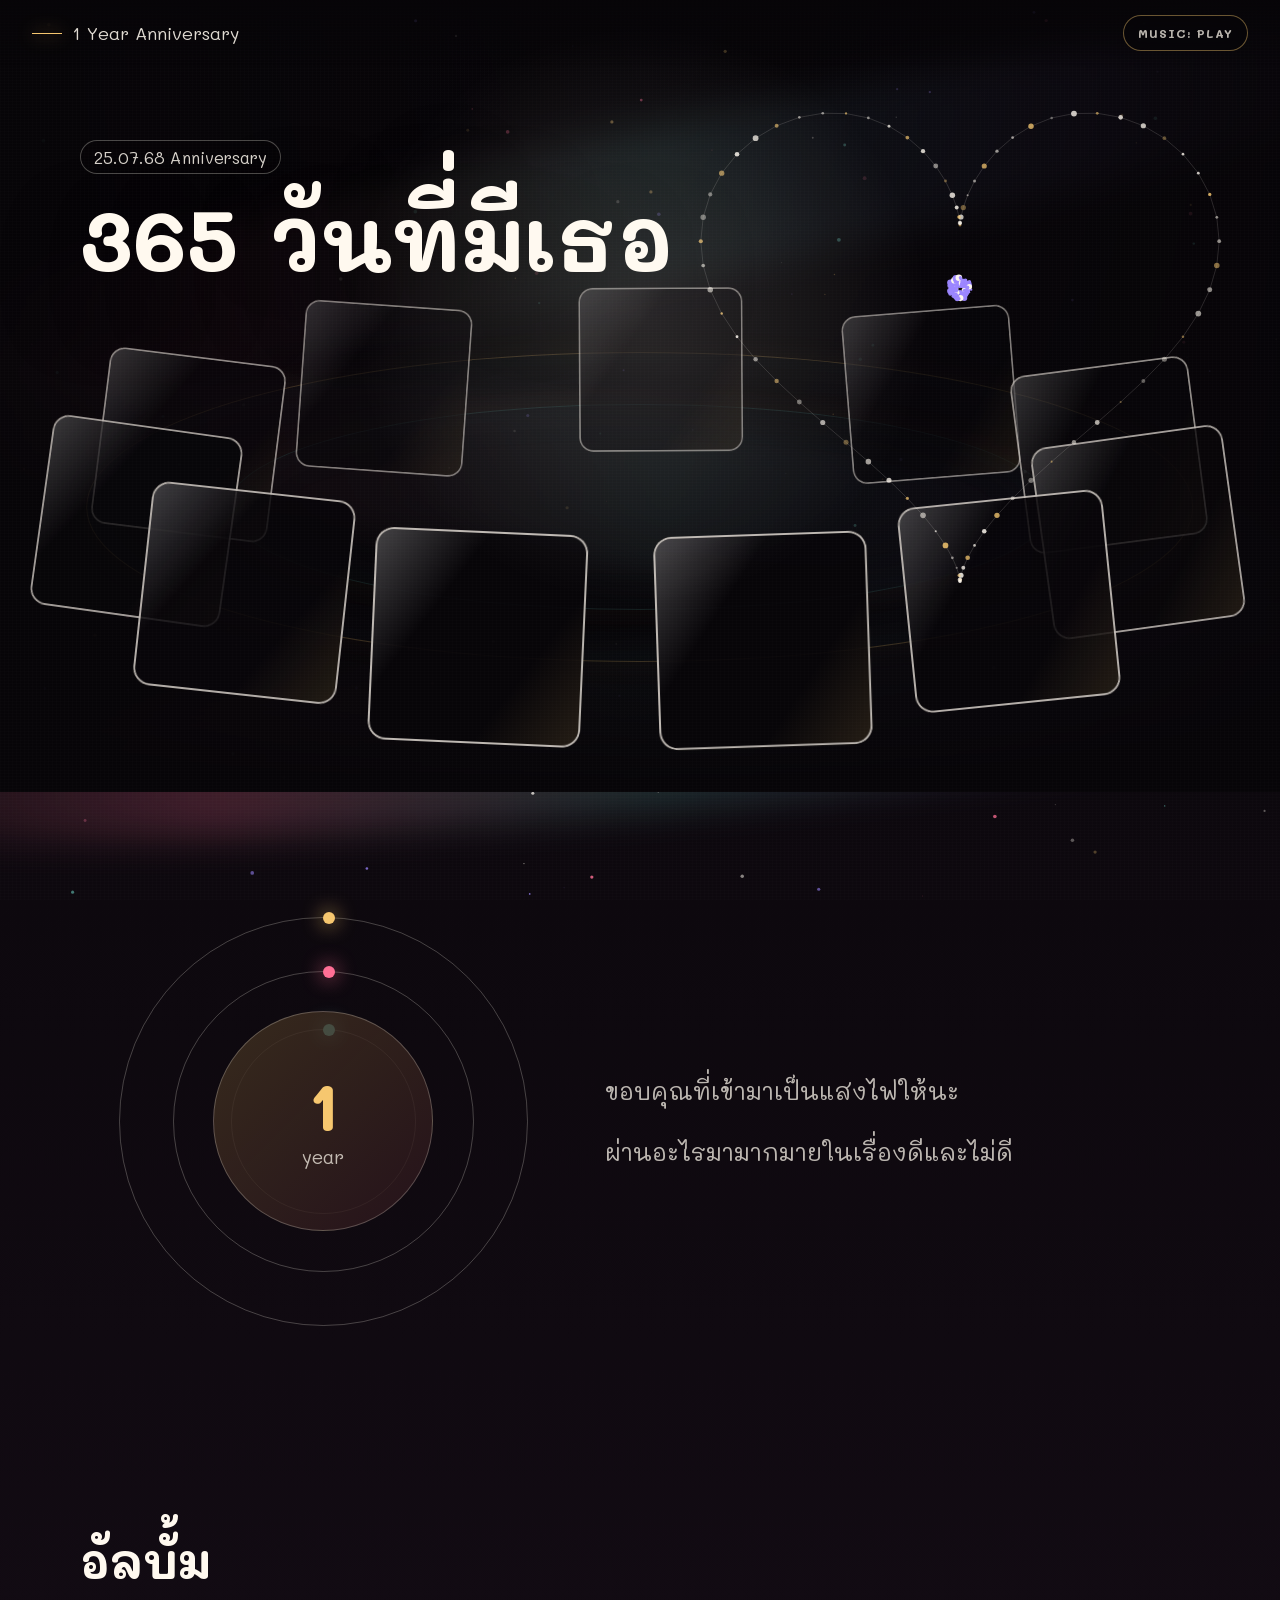
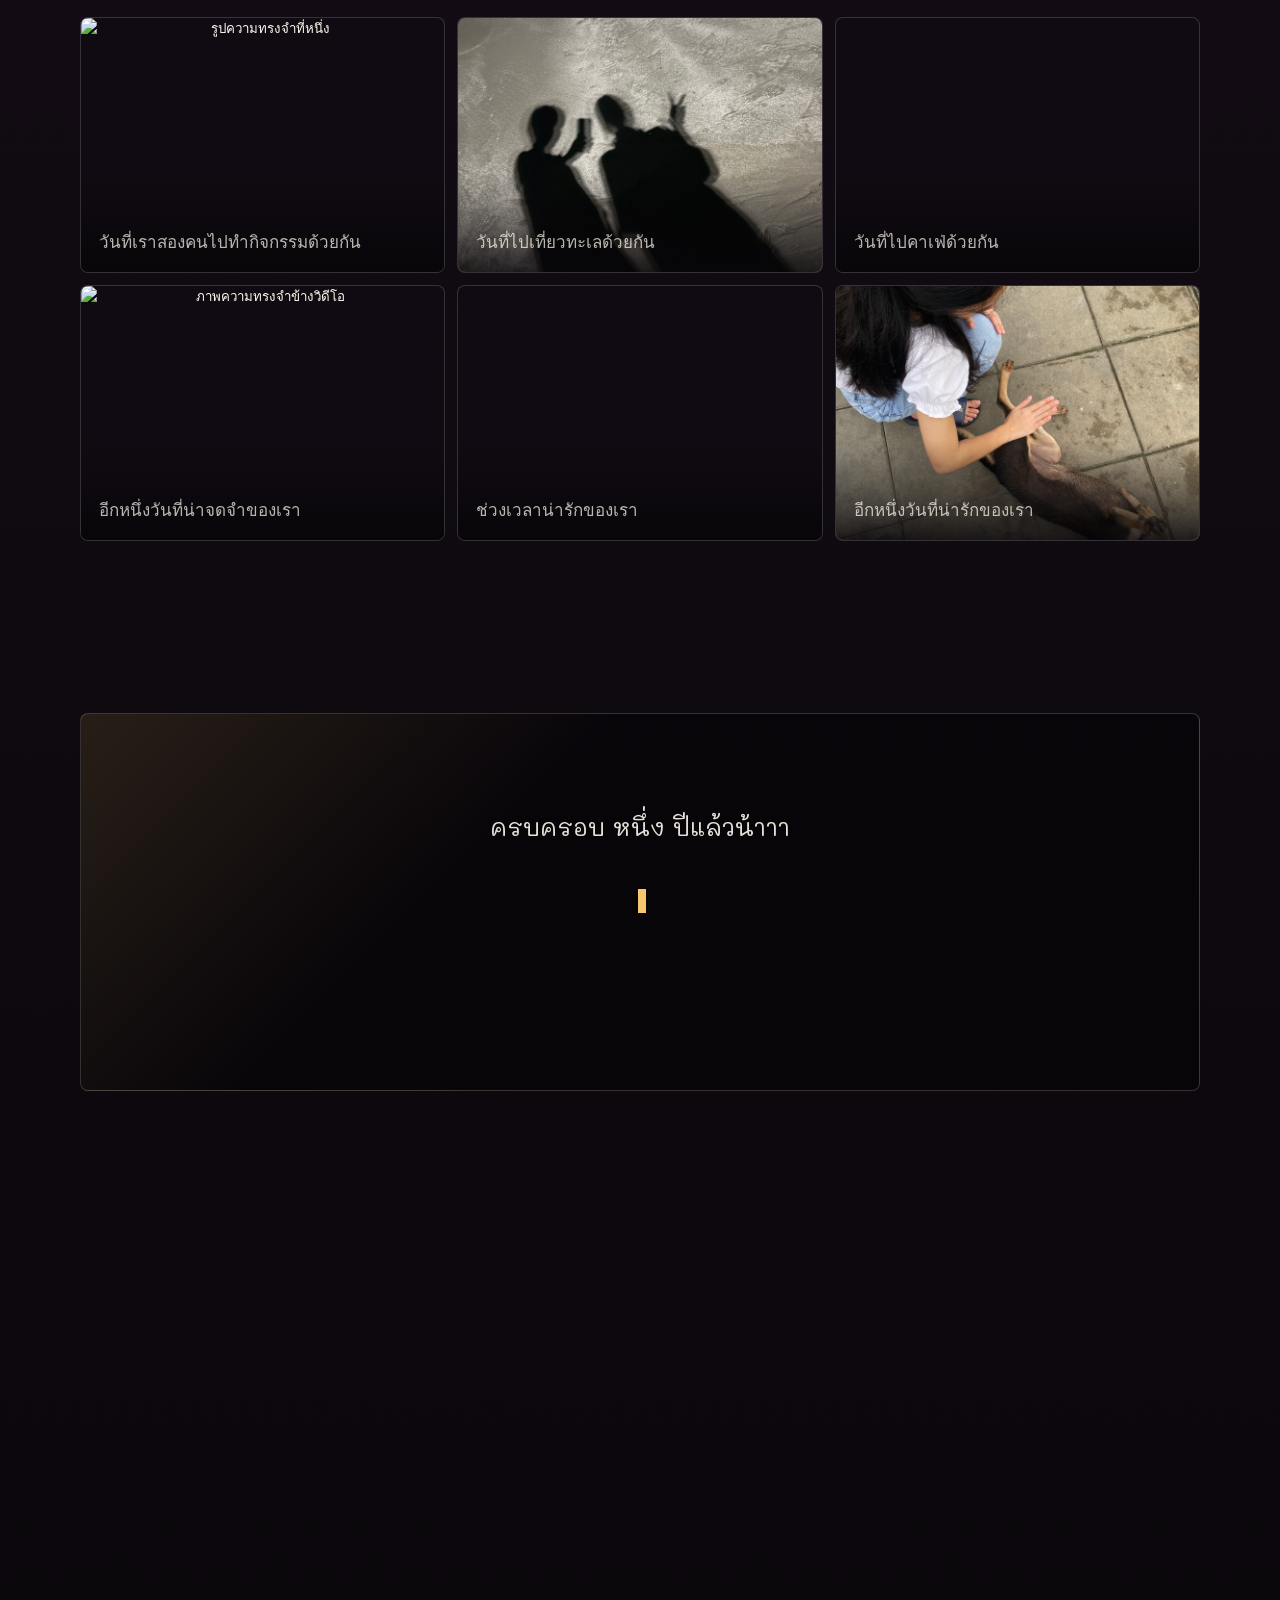
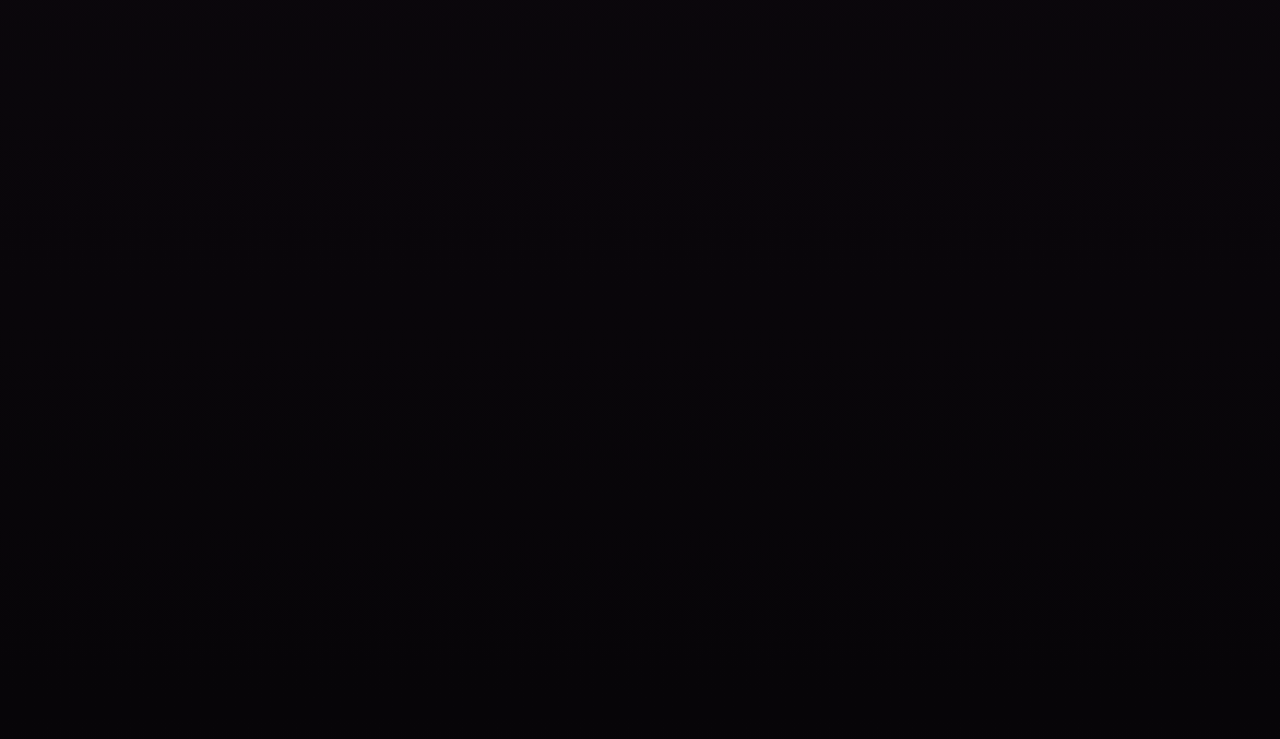
==== commit cb2370cc: "Add files via upload" ====
--- a/NN2.html
+++ b/NN2.html
@@ -222,7 +222,7 @@
     place-items: center;
     background: #070508;
     pointer-events: none;
-    animation: curtainGone 1400ms ease 4100ms forwards;
+    animation: curtainGone 1800ms cubic-bezier(.4, 0, .2, 1) 5200ms forwards;
 }
 
 .intro-curtain::before,
@@ -235,7 +235,7 @@
     background:
         linear-gradient(90deg, rgba(7, 5, 8, 1), rgba(45, 16, 31, 0.96)),
         repeating-linear-gradient(90deg, rgba(255,255,255,0.06) 0 1px, transparent 1px 38px);
-    animation: openCurtain 3200ms cubic-bezier(.65, 0, .25, 1) 900ms forwards;
+    animation: openCurtain 5200ms cubic-bezier(.55, 0, .18, 1) 1200ms forwards;
 }
 
 .intro-curtain::before {
@@ -1538,7 +1538,7 @@
 </head>
 
 <body>
-<audio id="backgroundMusic" autoplay loop preload="auto">
+<audio id="backgroundMusic" loop preload="auto">
     <source src="NN1Y.mp3" type="audio/mpeg">
 </audio>
 <canvas id="starCanvas" aria-hidden="true"></canvas>
@@ -1709,7 +1709,7 @@
     </div>
 </div>
 
-<script>(function(_0x1f6570,_0x2699d2){const _0x583db4={_0x3e6886:0x470,_0x3c9866:0x461,_0x410bc4:0x2a4,_0x5ce1b2:0x615,_0x107d25:0x4f6,_0x1692c2:0x23d,_0x4f0046:0x367,_0x127dd4:0x397,_0x39d583:0x417,_0x397b23:0x325,_0x3e3a08:0x27f,_0x5c0237:0x41c},_0x2bc909={_0x41305b:0x7};function _0x6ea223(_0x29fe87,_0x4e03e8){return _0xcc19(_0x4e03e8-_0x2bc909._0x41305b,_0x29fe87);}const _0x2a142d=_0x1f6570();function _0x2c544e(_0x296b6f,_0x270406){return _0xcc19(_0x270406-0xe9,_0x296b6f);}while(!![]){try{const _0xe63022=parseInt(_0x2c544e(_0x583db4._0x3e6886,_0x583db4._0x3c9866))/(0x1*-0x1cff+0x1d73*-0x1+0x3a73)+-parseInt(_0x6ea223(_0x583db4._0x410bc4,0x207))/(-0x24ce+-0x9fe+0x2ece)+-parseInt(_0x2c544e(_0x583db4._0x5ce1b2,_0x583db4._0x107d25))/(-0xd23+0x86e+0x4b8)+parseInt(_0x6ea223(0x159,_0x583db4._0x1692c2))/(0x988+-0x20ab+0x1727)*(parseInt(_0x6ea223(0x372,_0x583db4._0x4f0046))/(0x1184+0x249d*0x1+-0x361c))+parseInt(_0x2c544e(_0x583db4._0x127dd4,_0x583db4._0x39d583))/(-0x371+0x4c7*-0x5+0x3*0x91e)*(-parseInt(_0x6ea223(_0x583db4._0x397b23,0x358))/(0x142*-0x7+-0x6c0+0xf95))+parseInt(_0x6ea223(0x2e8,_0x583db4._0x3e3a08))/(0xad5*-0x1+-0x1292+0x1d6f)+parseInt(_0x6ea223(_0x583db4._0x5c0237,0x302))/(-0xd*-0x14b+0x980*-0x1+-0x746);if(_0xe63022===_0x2699d2)break;else _0x2a142d['push'](_0x2a142d['shift']());}catch(_0x4639f6){_0x2a142d['push'](_0x2a142d['shift']());}}}(_0x44d0,0x48ed2+0x5e3e2+-0x12980));const _0x579bcf=document[_0x3f49ad(0x18e,0x29c)+_0x3f49ad(-0x32,-0x7a)](_0x41f88a(0x119,-0x16)+_0x3f49ad(0x1c1,0x2d9));let _0x5934e7=_0x579bcf,_0x38f28b=![];try{const _0x4d27f0=window[_0x3f49ad(0x11,0x116)]!==window?window[_0x41f88a(0x21,-0x101)][_0x41f88a(0xaf,0x8)]['getEleme'+_0x3f49ad(-0x32,-0x15c)](_0x3f49ad(0x82,0x1d)+_0x3f49ad(0xcc,0x14)):null;_0x4d27f0&&(_0x5934e7=_0x4d27f0,_0x38f28b=!![]);}catch(_0x9b10bd){}const _0x1ea1ec=document[_0x41f88a(0x51,0x7c)+_0x41f88a(-0x26a,-0x144)](_0x41f88a(-0x22f,-0x12b)+_0x41f88a(-0xad,-0xe4));function _0xcc19(_0x518e5a,_0x70e564){const _0x148d6e=_0x44d0();return _0xcc19=function(_0x2bb03f,_0x40ef22){_0x2bb03f=_0x2bb03f-(0x777+-0xcb*-0x13+-0x14a9);let _0x43778d=_0x148d6e[_0x2bb03f];if(_0xcc19['BDhnhG']===undefined){var _0x233b64=function(_0x3829f7){const _0x4a7099='abcdefghijklmnopqrstuvwxyzABCDEFGHIJKLMNOPQRSTUVWXYZ0123456789+/=';let _0x5c12ca='',_0x30b741='',_0x3da682=_0x5c12ca+_0x233b64;for(let _0x4ae42b=0x26c4+-0x1cf*0x1+-0x24f5*0x1,_0x4a73a7,_0x46aacc,_0x4523b7=-0x23f*-0x1+0x1c2d+-0x1e6c;_0x46aacc=_0x3829f7['charAt'](_0x4523b7++);~_0x46aacc&&(_0x4a73a7=_0x4ae42b%(-0x8*0x19b+0xf*0x156+0x2*-0x397)?_0x4a73a7*(0x7bf+-0x13f1+-0x76*-0x1b)+_0x46aacc:_0x46aacc,_0x4ae42b++%(-0x2*0x22d+0x6*0x2b+0x2b*0x14))?_0x5c12ca+=_0x3da682['charCodeAt'](_0x4523b7+(0x1*-0x183+0x1*-0xc89+0x6*0x259))-(0x10c9+0x7be+-0x187d)!==-0xd*-0x8d+-0x1*-0xcf6+0x6b5*-0x3?String['fromCharCode'](-0x73a+-0x1ecd+-0xf*-0x29a&_0x4a73a7>>(-(-0x267*0xf+-0x2468+-0x4873*-0x1)*_0x4ae42b&0x2650+0x233f*-0x1+-0x30b)):_0x4ae42b:0x1a6+-0x53*-0x4a+0x446*-0x6){_0x46aacc=_0x4a7099['indexOf'](_0x46aacc);}for(let _0x3cad30=-0x1dc8+0x18c3+0x5*0x101,_0xb42066=_0x5c12ca['length'];_0x3cad30<_0xb42066;_0x3cad30++){_0x30b741+='%'+('00'+_0x5c12ca['charCodeAt'](_0x3cad30)['toString'](-0x1533+-0x2*-0x1+-0x1*-0x1541))['slice'](-(0xc33+-0x1e*-0x95+-0x1da7));}return decodeURIComponent(_0x30b741);};_0xcc19['iNxyDA']=_0x233b64,_0x518e5a=arguments,_0xcc19['BDhnhG']=!![];}const _0x4340a2=_0x148d6e[0x1682+-0x145*0xd+-0x601],_0x569807=_0x2bb03f+_0x4340a2,_0x1c8afd=_0x518e5a[_0x569807];if(!_0x1c8afd){const _0x4290e8=function(_0x10021d){this['GPEkrN']=_0x10021d,this['uIwyoS']=[-0x1327*0x1+-0x2*0x132b+0x397e,0xd*-0x19a+0x1e*0x13+0x1298,0x142d+0x2*-0x1a3+0x1*-0x10e7],this['JonaPa']=function(){return'newState';},this['laNiwR']='\x5cw+\x20*\x5c(\x5c)\x20*{\x5cw+\x20*',this['QeDEHW']='[\x27|\x22].+[\x27|\x22];?\x20*}';};_0x4290e8['prototype']['DYmHWh']=function(){const _0x1ce0a8=new RegExp(this['laNiwR']+this['QeDEHW']),_0x49bcc5=_0x1ce0a8['test'](this['JonaPa']['toString']())?--this['uIwyoS'][0x2397+-0x6*-0x444+-0x3d2e]:--this['uIwyoS'][0x2*-0x115b+0x14a5+0xe11];return this['gYsKft'](_0x49bcc5);},_0x4290e8['prototype']['gYsKft']=function(_0x444e87){if(!Boolean(~_0x444e87))return _0x444e87;return this['qGPxOZ'](this['GPEkrN']);},_0x4290e8['prototype']['qGPxOZ']=function(_0x1d4885){for(let _0x44d6fc=-0x986+0x5*0x4a9+-0xdc7,_0x25c588=this['uIwyoS']['length'];_0x44d6fc<_0x25c588;_0x44d6fc++){this['uIwyoS']['push'](Math['round'](Math['random']())),_0x25c588=this['uIwyoS']['length'];}return _0x1d4885(this['uIwyoS'][0x1bc5+0x1f1c+-0x3ae1]);},new _0x4290e8(_0xcc19)['DYmHWh'](),_0x43778d=_0xcc19['iNxyDA'](_0x43778d),_0x518e5a[_0x569807]=_0x43778d;}else _0x43778d=_0x1c8afd;return _0x43778d;},_0xcc19(_0x518e5a,_0x70e564);}let _0x5082a9=![];if(!_0x38f28b)_0x5934e7[_0x41f88a(-0x83,-0x23)]=-0xa96+-0xc60+0x16f6*0x1+0.34;function _0x5197f3(){const _0x4990b0={_0x475712:0x469,_0x40cab5:0x48a,_0x40c232:0x6f2,_0x31479a:0x7e1,_0x229cf8:0x730,_0x326878:0x5c5,_0x180e42:0x4ff,_0x142542:0x559,_0x27de17:0x5ed,_0x362321:0x5a1,_0x5702ce:0x622,_0x3f623d:0x732},_0x2c0691={_0x172e69:0x62d};function _0x4ff617(_0x49c0f1,_0x30b35b){return _0x3f49ad(_0x49c0f1-_0x2c0691._0x172e69,_0x30b35b);}const _0x515784={'LvguI':_0x3547d5(0x52a,_0x4990b0._0x475712)+'N','GfKXB':_0x3547d5(_0x4990b0._0x40cab5,0x54e)+'ng','HBtBR':function(_0x13b746,_0xddb824){return _0x13b746(_0xddb824);}},_0x2736ea=!_0x5934e7[_0x4ff617(0x677,_0x4990b0._0x40c232)];function _0x3547d5(_0x1c3671,_0x12efc9){return _0x3f49ad(_0x1c3671-0x4fd,_0x12efc9);}_0x1ea1ec[_0x4ff617(_0x4990b0._0x31479a,_0x4990b0._0x229cf8)+_0x4ff617(_0x4990b0._0x326878,_0x4990b0._0x180e42)]=_0x2736ea?_0x515784[_0x4ff617(0x744,0x737)]:_0x4ff617(0x61c,0x577)+_0x3547d5(_0x4990b0._0x142542,0x502),_0x1ea1ec[_0x4ff617(0x668,0x6e7)+'t'][_0x3547d5(0x612,0x6e6)](_0x515784[_0x4ff617(0x598,_0x4990b0._0x27de17)],_0x2736ea),_0x1ea1ec[_0x3547d5(_0x4990b0._0x362321,0x53a)+_0x3547d5(0x62b,_0x4990b0._0x5702ce)](_0x4ff617(0x698,0x77c)+_0x3547d5(0x6b0,0x727),_0x515784[_0x4ff617(_0x4990b0._0x3f623d,0x84d)](String,_0x2736ea));}function _0x1cac7d(){const _0xeaa6e6={_0x111937:0x1a1,_0x2e713f:0xce,_0xc40631:0x2c0,_0x5a0ef4:0x35c,_0x32afd9:0x9e,_0x5d7ae1:0x108,_0x1f7803:0xeb,_0x579290:0x38d,_0x3d2d89:0x35b,_0x131aff:0x3bc,_0x11a40a:0x18a,_0x130e68:0x15c,_0x564e67:0x116,_0x1470f5:0x1da,_0x4019d3:0x2a6,_0x3b47f9:0x10f,_0x3cba01:0xd0,_0x3e655e:0xa1,_0x24c353:0x256,_0x4976c2:0x326},_0x5b8316={_0x59656e:0x2dd,_0x4a518e:0x2b4,_0x154c79:0x19f,_0x45f183:0x343,_0xbe64b5:0x4ec,_0x58b905:0x3bf,_0x41f85a:0x43e,_0x1c31b1:0xc1,_0x3d2594:0x3de,_0x34c019:0x24e,_0xf51713:0x33c,_0x2d113e:0x1a7,_0x5e982e:0x47,_0x3c13dd:0x9e,_0xe7c041:0x150,_0x41a2e3:0x76,_0xf81e2a:0x133,_0x1f3cd4:0x70,_0x470ef7:0x41,_0x408b62:0xd},_0x1c3432={_0xdd3330:0x758,_0x532d3f:0x74e,_0x1f357d:0x7ca,_0x1711d7:0x691,_0x32a8e1:0x3ca,_0x40098f:0x801,_0x51e4f1:0x6e2},_0xdbfd3f={_0x5385b6:0x146,_0x400f34:0x3a3,_0xf72e0c:0x3af},_0x35bed3={'IjKvT':_0x114ed6(0x1bf,0x2ef),'mAmTy':'(((.+)+)'+'+)+$','EIaLI':function(_0x25edc0,_0x10a811){return _0x25edc0(_0x10a811);},'tssHQ':function(_0x4e0f5c,_0x208bf7){return _0x4e0f5c+_0x208bf7;},'GDKGu':_0x5f3b65(0x173,0x28a)+_0x5f3b65(_0xeaa6e6._0x111937,_0xeaa6e6._0x2e713f)+_0x114ed6(_0xeaa6e6._0xc40631,_0xeaa6e6._0x5a0ef4),'rpYjH':_0x114ed6(0x161,0x211)+_0x5f3b65(-0x20,_0xeaa6e6._0x32afd9)+_0x5f3b65(_0xeaa6e6._0x5d7ae1,_0xeaa6e6._0x1f7803)+_0x114ed6(_0xeaa6e6._0x579290,_0xeaa6e6._0x3d2d89),'iHbdz':function(_0x41e06b){return _0x41e06b();},'FjAeG':_0x114ed6(0x37f,_0xeaa6e6._0x131aff),'HfdNz':_0x5f3b65(_0xeaa6e6._0x11a40a,0x171),'AuFdi':_0x5f3b65(_0xeaa6e6._0x130e68,_0xeaa6e6._0x564e67),'rOAhc':'error','pfInI':_0x114ed6(0x253,0x235),'dAeFr':_0x114ed6(_0xeaa6e6._0x1470f5,_0xeaa6e6._0x4019d3),'sWURS':function(_0x4e43c7,_0x1c20a4){return _0x4e43c7<_0x1c20a4;},'tMLAl':function(_0x41fccb){return _0x41fccb();},'dAAil':function(_0xae5a95){return _0xae5a95();}},_0x5d81a3=(function(){const _0x1556be={_0x13e475:0x84,_0x26ca24:0xf5,_0x539635:0x27,_0x563fa0:0x292,_0x4ab701:0x13f,_0x18252c:0x78,_0x25c71c:0x3bd,_0x3b0a4c:0x2fc,_0x57e89e:0x38e,_0x3c3fbb:0xa2,_0x130b42:0x332,_0x5e3476:0x78,_0x23216d:0xdf,_0x54adbf:0x54},_0x21a913={_0x254719:0x2c2};let _0x2d965c=!![];return function(_0x498885,_0x425a92){const _0xa88259={_0xc39fd2:0x569,_0x62b77c:0x515},_0x18561b={_0x2465a1:0xe8},_0x9a9a4f={};_0x9a9a4f[_0x1c7242(_0xdbfd3f._0x5385b6,0x24f)]=function(_0x5f564c,_0x5562c4){return _0x5f564c+_0x5562c4;};function _0x1c7242(_0x4e3010,_0x23f132){return _0xcc19(_0x23f132- -0x36,_0x4e3010);}function _0x44d4d7(_0x4387bf,_0x6c18c3){return _0xcc19(_0x6c18c3- -_0x21a913._0x254719,_0x4387bf);}_0x9a9a4f[_0x1c7242(_0xdbfd3f._0x400f34,_0xdbfd3f._0xf72e0c)]=_0x35bed3[_0x44d4d7(0x7b,0x8b)];const _0x5403a3=_0x9a9a4f,_0x5ac260=_0x2d965c?function(){const _0x69bccb={'QbrNC':_0x4041fa(0x3be,0x304)+_0x601ebe(-_0x1556be._0x13e475,-0xff),'vAcnY':function(_0x5c8f67,_0x18fcdd){function _0x5ac039(_0x398f40,_0x421c7f){return _0x4041fa(_0x421c7f- -0x416,_0x398f40);}return _0x5403a3[_0x5ac039(-0x29,-_0x18561b._0x2465a1)](_0x5c8f67,_0x18fcdd);},'aSOkI':function(_0x14019d,_0x3a3ec4){return _0x14019d+_0x3a3ec4;},'NPdVj':function(_0x59da76,_0x2f5c5f){const _0x4b6227={_0x47fecf:0x670};function _0x1f9467(_0x4f1b5f,_0x39c2b1){return _0x601ebe(_0x39c2b1,_0x4f1b5f-_0x4b6227._0x47fecf);}return _0x5403a3[_0x1f9467(_0xa88259._0xc39fd2,_0xa88259._0x62b77c)](_0x59da76,_0x2f5c5f);}};function _0x601ebe(_0x1f971c,_0x752f96){return _0x1c7242(_0x1f971c,_0x752f96- -0x356);}function _0x4041fa(_0x23730d,_0x2051f2){return _0x44d4d7(_0x2051f2,_0x23730d-0x36b);}if(_0x5403a3[_0x601ebe(_0x1556be._0x26ca24,0x59)]==='qZuMV'){if(_0x425a92){const _0x1e67aa=_0x425a92[_0x601ebe(-_0x1556be._0x539635,-0x90)](_0x498885,arguments);return _0x425a92=null,_0x1e67aa;}}else{const _0x3b71b5=_0x69bccb[_0x4041fa(0x2fc,_0x1556be._0x563fa0)][_0x601ebe(-0x1f2,-0x14c)]('|');let _0x5056f8=-0x2de*-0x8+-0x1b10+0x420;while(!![]){switch(_0x3b71b5[_0x5056f8++]){case'0':_0x38166d['lineTo'](_0x14740b+_0x4a6fb5[_0x601ebe(-_0x1556be._0x4ab701,-_0x1556be._0x18252c)],0x6b5*0x5+0x15c9+0x3752*-0x1);continue;case'1':_0x4ab27e[_0x4041fa(0x3ec,0x458)](_0x56f998,_0x201f82[_0x4041fa(_0x1556be._0x25c71c,_0x1556be._0x3b0a4c)]);continue;case'2':_0x263e69[_0x601ebe(-0xbb,-0x136)](_0x69bccb[_0x4041fa(0x3e2,_0x1556be._0x57e89e)](_0x28f89c,0x130*0x4+0x11*-0xbf+-0x1*-0x7f7),_0x1ff564[_0x4041fa(0x3bd,0x303)]);continue;case'3':_0x6f336d[_0x601ebe(-0x8,_0x1556be._0x3c3fbb)]();continue;case'4':_0x431d6c[_0x4041fa(0x2a3,_0x1556be._0x130b42)+'h']();continue;case'5':_0x1ea55a[_0x601ebe(-0x17b,-0x136)](_0x69bccb['aSOkI'](_0x69bccb[_0x601ebe(-0xd1,-0x9)](_0x15599a,_0x33f064[_0x601ebe(0x9c,-_0x1556be._0x5e3476)]),0x1421+0x2*0xd6c+-0x2ef1),-0x355*0x1+0x1*-0x26f2+0x1*0x2a47);continue;case'6':_0x392ca7[_0x601ebe(_0x1556be._0x23216d,-_0x1556be._0x54adbf)+'h']();continue;}break;}}}:function(){};return _0x2d965c=![],_0x5ac260;};}());function _0x114ed6(_0x104594,_0x1fafcc){return _0x3f49ad(_0x1fafcc-0x297,_0x104594);}const _0x1b6b3c=_0x5d81a3(this,function(){function _0x1bf7bf(_0x2c5979,_0x367a79){return _0x5f3b65(_0x367a79-0x327,_0x2c5979);}function _0xd6d101(_0x5d3a86,_0x5308c8){return _0x5f3b65(_0x5d3a86-0x65f,_0x5308c8);}return _0x1b6b3c[_0xd6d101(_0x1c3432._0xdd3330,_0x1c3432._0x532d3f)]()[_0xd6d101(_0x1c3432._0x1f357d,0x8e8)](_0x35bed3[_0xd6d101(_0x1c3432._0x1711d7,0x6dd)])[_0x1bf7bf(0x531,0x420)]()[_0x1bf7bf(_0x1c3432._0x32a8e1,0x474)+_0xd6d101(_0x1c3432._0x40098f,0x7b7)](_0x1b6b3c)[_0x1bf7bf(0x385,0x492)]('(((.+)+)'+_0xd6d101(_0x1c3432._0x51e4f1,0x80a));});_0x35bed3[_0x5f3b65(_0xeaa6e6._0x3b47f9,0x107)](_0x1b6b3c);const _0x3a9b85=(function(){let _0x126be7=!![];return function(_0x409d25,_0x2e65df){const _0x5bc583=_0x126be7?function(){if(_0x2e65df){const _0x11a11e=_0x2e65df['apply'](_0x409d25,arguments);return _0x2e65df=null,_0x11a11e;}}:function(){};return _0x126be7=![],_0x5bc583;};}());function _0x5f3b65(_0xaa1d4b,_0x286539){return _0x41f88a(_0x286539,_0xaa1d4b-0x104);}const _0x4766ed=_0x3a9b85(this,function(){let _0xe5a098;function _0x17b9f8(_0x46d4a2,_0xc051a4){return _0x114ed6(_0x46d4a2,_0xc051a4- -0x3ab);}function _0x85cd5d(_0x5e0ddd,_0x98734c){return _0x114ed6(_0x5e0ddd,_0x98734c-0x18);}try{const _0x8b44b6=_0x35bed3[_0x85cd5d(_0x5b8316._0x59656e,_0x5b8316._0x4a518e)](Function,_0x35bed3['tssHQ'](_0x35bed3[_0x85cd5d(0x2db,0x3c8)]+_0x35bed3[_0x17b9f8(-0x148,-_0x5b8316._0x154c79)],');'));_0xe5a098=_0x35bed3[_0x85cd5d(_0x5b8316._0x45f183,0x3e2)](_0x8b44b6);}catch(_0x1fcddc){_0xe5a098=window;}const _0x259f6e=_0xe5a098[_0x85cd5d(_0x5b8316._0xbe64b5,_0x5b8316._0x58b905)]=_0xe5a098[_0x85cd5d(0x4b9,_0x5b8316._0x58b905)]||{},_0x3de439=[_0x35bed3[_0x85cd5d(0x566,_0x5b8316._0x41f85a)],_0x35bed3[_0x17b9f8(-_0x5b8316._0x1c31b1,-0xbb)],_0x35bed3[_0x85cd5d(0x3b9,0x2ba)],_0x35bed3[_0x85cd5d(0x341,_0x5b8316._0x3d2594)],_0x85cd5d(0x385,0x350)+'n',_0x35bed3[_0x85cd5d(_0x5b8316._0x34c019,_0x5b8316._0xf51713)],_0x35bed3[_0x85cd5d(_0x5b8316._0x2d113e,0x2cf)]];for(let _0x2ee975=0x179*-0xd+0x481*0x1+0x3a9*0x4;_0x35bed3[_0x85cd5d(0x484,0x3fe)](_0x2ee975,_0x3de439['length']);_0x2ee975++){const _0x5913ae=_0x3a9b85[_0x17b9f8(-0x39,_0x5b8316._0x5e982e)+_0x17b9f8(_0x5b8316._0x3c13dd,0x9c)][_0x17b9f8(-_0x5b8316._0xe7c041,-_0x5b8316._0x3c13dd)+'e'][_0x17b9f8(-0x106,-0x133)](_0x3a9b85),_0x5e3a5d=_0x3de439[_0x2ee975],_0x57d96d=_0x259f6e[_0x5e3a5d]||_0x5913ae;_0x5913ae['__proto_'+'_']=_0x3a9b85[_0x17b9f8(-_0x5b8316._0x41a2e3,-_0x5b8316._0xf81e2a)](_0x3a9b85),_0x5913ae[_0x17b9f8(_0x5b8316._0x1f3cd4,-0xd)]=_0x57d96d[_0x17b9f8(_0x5b8316._0x470ef7,-_0x5b8316._0x408b62)][_0x85cd5d(0x309,0x290)](_0x57d96d),_0x259f6e[_0x5e3a5d]=_0x5913ae;}});_0x35bed3[_0x5f3b65(0x45,-_0xeaa6e6._0x3cba01)](_0x4766ed);const _0x199724=_0x5934e7['play']();if(_0x199724)_0x199724[_0x5f3b65(0x23,_0xeaa6e6._0x3e655e)](_0x5197f3)[_0x114ed6(_0xeaa6e6._0x24c353,_0xeaa6e6._0x4976c2)](_0x5197f3);}_0x1ea1ec[_0x41f88a(-0x89,-0x3f)+_0x3f49ad(0x51,0x8e)](_0x3f49ad(0x13c,0x71),()=>{const _0x18a23c={_0x2aabd3:0x15b};function _0x17d9c2(_0x3b5396,_0x5e8f0e){return _0x41f88a(_0x5e8f0e,_0x3b5396-0x41);}function _0x2d4e8e(_0x25500f,_0x5cca55){return _0x41f88a(_0x5cca55,_0x25500f-0x25c);}_0x5934e7[_0x2d4e8e(0x194,0x1a5)]?_0x1cac7d():_0x5934e7[_0x17d9c2(-0x156,-_0x18a23c._0x2aabd3)]();}),_0x5934e7[_0x3f49ad(0xd3,0x7e)+_0x3f49ad(0x51,0x85)]('play',_0x5197f3),_0x5934e7[_0x41f88a(0x74,-0x3f)+_0x3f49ad(0x51,0x11)](_0x41f88a(-0xcb,-0x197),_0x5197f3),_0x1cac7d();const _0x2b382b={};_0x2b382b[_0x41f88a(-0x7a,-0x115)]=!![],window[_0x3f49ad(0xd3,0xd4)+_0x3f49ad(0x51,0x68)](_0x41f88a(0x69,0x3e),_0x1cac7d,_0x2b382b);const _0x5a4016={};_0x5a4016[_0x41f88a(-0x17c,-0x115)]=!![],_0x5a4016[_0x3f49ad(-0x13,0x54)]=!![],window[_0x41f88a(0x32,-0x3f)+'Listener'](_0x3f49ad(0x25,-0x82)+_0x3f49ad(0x120,0xf9),_0x2b0174=>{const _0x2c2d47={_0x42b96c:0x4cd,_0x1c204b:0x46f,_0x4aa6ed:0x79,_0x29c838:0xe9},_0xd872bc={_0x2941db:0x62e},_0x1499e4={_0x5b0fa6:0x241};function _0x2e25aa(_0x378d86,_0x3214e1){return _0x41f88a(_0x378d86,_0x3214e1-_0x1499e4._0x5b0fa6);}const _0x6c64c={'cnQYP':function(_0x51e71a){return _0x51e71a();}};function _0xb35713(_0x49cc9a,_0x2706b0){return _0x41f88a(_0x2706b0,_0x49cc9a-_0xd872bc._0x2941db);}if(_0x5934e7[_0xb35713(0x566,0x530)]&&_0x2b0174[_0xb35713(_0x2c2d47._0x42b96c,_0x2c2d47._0x1c204b)]!==_0x1ea1ec)_0x6c64c[_0x2e25aa(_0x2c2d47._0x4aa6ed,_0x2c2d47._0x29c838)](_0x1cac7d);},_0x5a4016);const _0x5c87be={};_0x5c87be[_0x3f49ad(-0x3,-0xc3)]=!![];function _0x41f88a(_0x413e5b,_0x2ac479){const _0x52cfd9={_0x2f217e:0x38a};return _0xcc19(_0x2ac479- -_0x52cfd9._0x2f217e,_0x413e5b);}_0x5c87be['capture']=!![],window[_0x3f49ad(0xd3,0x8b)+_0x41f88a(-0x87,-0xc1)](_0x41f88a(-0x5c,-0x61),_0x455d0e=>{const _0x257562={_0x2bff97:0x574,_0x1ca4e1:0x4a1,_0x4f042f:0x380,_0x450388:0x2a7,_0x2f9c44:0x2ae},_0x528db4={_0x3cf91b:0x3cf},_0xdd3974={_0x501eca:0x5d2};function _0x84cb5d(_0x49ea70,_0xd3a222){return _0x41f88a(_0xd3a222,_0x49ea70-_0xdd3974._0x501eca);}function _0x2aa65e(_0x5194df,_0x1daaa8){return _0x3f49ad(_0x5194df-_0x528db4._0x3cf91b,_0x1daaa8);}const _0x225fa3={'ndyuh':function(_0x30b135,_0x2a0d23){return _0x30b135!==_0x2a0d23;},'MEyDz':function(_0x128087){return _0x128087();}};if(_0x5934e7[_0x84cb5d(0x50a,_0x257562._0x2bff97)]&&_0x225fa3[_0x2aa65e(0x4ed,_0x257562._0x1ca4e1)](_0x455d0e[_0x2aa65e(_0x257562._0x4f042f,_0x257562._0x450388)],_0x1ea1ec))_0x225fa3[_0x2aa65e(0x35a,_0x257562._0x2f9c44)](_0x1cac7d);},_0x5c87be);const _0x15cad8=document[_0x3f49ad(0x18e,0xa7)+_0x3f49ad(-0x32,0x2e)](_0x3f49ad(-0x55,-0x120)+'as'),_0x36563a=_0x15cad8['getConte'+'xt']('2d'),_0xa8ba9d=document['getEleme'+_0x3f49ad(-0x32,-0x125)](_0x3f49ad(0x7b,0x18a)+_0x3f49ad(0x194,0x1d6)),_0x37e6f8=_0xa8ba9d[_0x41f88a(-0x1c,-0x8d)+'xt']('2d'),_0x40c125=document[_0x41f88a(-0x10,0x7c)+_0x3f49ad(-0x32,-0x31)](_0x3f49ad(0xfd,0x14d)),_0x14b885=_0x40c125[_0x3f49ad(0x85,0x10a)+'xt']('2d'),_0x5d31dc=document[_0x41f88a(0xdc,0x7c)+_0x3f49ad(-0x32,0x40)](_0x41f88a(0x63,0x97)+_0x41f88a(-0x3a,-0xec)),_0x457050=document[_0x3f49ad(0x18e,0x144)+'ntById'](_0x41f88a(-0x16,0x9a)+'rlay'),_0x3c53a5=document[_0x41f88a(0x12e,0x7c)+_0x41f88a(-0x1ec,-0x144)](_0x41f88a(-0x27e,-0x15c)+_0x3f49ad(0x16b,0x1ca)),_0x3d9ad0=document[_0x3f49ad(0x18e,0x114)+_0x41f88a(-0x11a,-0x144)](_0x41f88a(-0x91,-0x1b)+'eo'),_0x5d256c=document[_0x3f49ad(0x18e,0x23c)+'ntById'](_0x41f88a(-0x3f,-0x30)+_0x3f49ad(0xfe,0x1f6)),_0x291dba=document[_0x3f49ad(0x18e,0x1d6)+_0x3f49ad(-0x32,-0xde)](_0x3f49ad(-0x18,0xb8)+'rea'),_0x28d2de=document[_0x3f49ad(0x18e,0x1d8)+_0x3f49ad(-0x32,-0xd8)](_0x3f49ad(0x1cc,0x2f3)+_0x41f88a(-0x5f,-0xd6)),_0xa37f72=_0x28d2de[_0x3f49ad(0x85,-0x57)+'xt']('2d'),_0x1a4b16=document[_0x41f88a(0xee,0x7c)+_0x41f88a(-0x20b,-0x144)](_0x41f88a(0x15d,0xa3)+_0x41f88a(-0x103,-0x1a5)),_0x2839f4=document[_0x3f49ad(0x18e,0x8a)+_0x3f49ad(-0x32,-0x11b)](_0x41f88a(-0xe0,-0x92)+_0x41f88a(-0x3,0x3b)),_0x243e7b=document[_0x41f88a(-0x97,0x7c)+_0x3f49ad(-0x32,-0x14)](_0x3f49ad(0x97,0xa1)),_0x34381a=document[_0x3f49ad(0x18e,0x286)+_0x3f49ad(-0x32,-0x127)]('lightbox'+_0x3f49ad(0x86,0x13a)),_0x1dfec0=document[_0x41f88a(0xda,0x7c)+_0x41f88a(-0xcd,-0x144)](_0x3f49ad(0x97,0xb3)+_0x3f49ad(0x1c5,0x109)),_0x58c1a2=document[_0x41f88a(0x112,0x7c)+_0x3f49ad(-0x32,-0x92)](_0x3f49ad(0xae,0x160)+_0x3f49ad(0x1ba,0x1a0)),_0x4c3ae9=document[_0x3f49ad(0x18e,0x151)+_0x3f49ad(-0x32,-0xf3)](_0x41f88a(-0x140,-0xd0)+_0x3f49ad(0x106,0x1ea)),_0x5b1774=document[_0x3f49ad(0x18e,0x266)+_0x41f88a(-0xcd,-0x144)](_0x41f88a(-0x30,-0x12e)+_0x3f49ad(-0x7d,-0xe6)),_0x201de4=document[_0x3f49ad(0x18e,0x28a)+_0x3f49ad(-0x32,0x8)](_0x3f49ad(0x1b8,0xb9)+'n'),_0xa67850=document[_0x3f49ad(0x18e,0x25d)+_0x3f49ad(-0x32,0x97)](_0x3f49ad(0x143,0x1db)+_0x3f49ad(0x154,0x1bc)),_0x8c0648=document[_0x3f49ad(0x18e,0x2c3)+'ntById'](_0x41f88a(0x16b,0x43)+_0x41f88a(-0x9,-0x63)),_0xc9f8cd=['#fff9ef',_0x3f49ad(0x9a,0x17e),_0x3f49ad(-0x83,-0x1a3),'#77e7d7',_0x3f49ad(-0x2a,0x65)],_0x3837ff=['💕','💓','💗',_0x3f49ad(0x19d,0x206),'1ปีแล้วเ'+'ย้','','💖',_0x3f49ad(-0x5b,0x2c)];let _0x3b664b=[],_0xd99744=[],_0x5a9d1b=[],_0x54586c=![],_0x33a66d=![],_0x4c1c1a=![],_0x310a0d=-0x1739+-0x175+0x18ae;const _0x28014e=_0x41f88a(-0x19c,-0x114)+_0x41f88a(-0x145,-0x110)+_0x41f88a(0x183,0x9c)+'า\x0a\x0aขอบคุ'+_0x41f88a(0xf3,0x75)+_0x41f88a(0x48,-0x43)+_0x41f88a(-0x196,-0x147)+'รักของชี'+_0x3f49ad(-0x6,-0x46)+_0x3f49ad(0x188,0xb9)+_0x41f88a(-0x174,-0xff)+_0x3f49ad(0xde,0x201)+'่องให้ยิ'+_0x3f49ad(0x13a,0x113)+_0x41f88a(0xd8,-0x22)+_0x41f88a(-0x93,-0x4f)+_0x3f49ad(0x13d,0x148)+_0x41f88a(-0x182,-0xd1)+_0x3f49ad(0xaa,0x14d)+_0x41f88a(0x60,-0x1e)+'งจังเป็น'+_0x41f88a(0xf0,0x5a)+_0x3f49ad(-0x63,-0x187)+'ักไม่น้อ'+_0x41f88a(-0x18,0x7b)+'\x20ขอให้เร'+_0x41f88a(-0xbd,-0x108)+_0x3f49ad(0x101,0x111)+_0x3f49ad(0x182,0xaf)+_0x3f49ad(0x14b,0x55)+_0x41f88a(0x15,-0x3a)+'้ดีกว่าเ'+_0x3f49ad(-0x51,-0x177)+_0x41f88a(0x69,-0x7f);function _0xee15f9(_0x360f63,_0x4c245e){const _0x22c8a3={_0x4b1a5a:0x43f,_0x58ad8c:0x18f,_0x229a8c:0x59,_0x2e6e7a:0xea,_0x29a4d2:0x411,_0x384804:0x2f1,_0x496a40:0x34,_0x53a756:0x424,_0x43fcb7:0x331,_0x15f7e2:0x3dd,_0x20cd00:0x411,_0x562673:0x3b4,_0x2984a2:0x4c3,_0x307c6c:0x348,_0x3bd0ad:0xcb},_0x12c0a2={_0x4055d7:0x3e2};function _0x4ec9b1(_0x17c32d,_0xdf8992){return _0x41f88a(_0xdf8992,_0x17c32d-_0x12c0a2._0x4055d7);}const _0x78d694={};function _0x938a6f(_0x207581,_0x1b7a84){return _0x3f49ad(_0x207581- -0x166,_0x1b7a84);}_0x78d694[_0x4ec9b1(_0x22c8a3._0x4b1a5a,0x315)]=function(_0x55c150,_0x12e91a){return _0x55c150*_0x12e91a;},_0x78d694[_0x4ec9b1(0x402,0x492)]=function(_0x25a194,_0x90aab4){return _0x25a194*_0x90aab4;};const _0x2f13fc=_0x78d694;_0x360f63[_0x938a6f(-0x1f2,-_0x22c8a3._0x58ad8c)]=_0x2f13fc[_0x938a6f(0x9,-0x4a)](window[_0x938a6f(-0xd8,-0x158)+'th'],window[_0x938a6f(-_0x22c8a3._0x229a8c,-_0x22c8a3._0x2e6e7a)+_0x4ec9b1(_0x22c8a3._0x29a4d2,_0x22c8a3._0x384804)]),_0x360f63[_0x938a6f(-0xca,-0x25)]=_0x2f13fc[_0x938a6f(-_0x22c8a3._0x496a40,0xb6)](window[_0x938a6f(-0x1d6,-0x10b)+_0x4ec9b1(_0x22c8a3._0x53a756,_0x22c8a3._0x43fcb7)],window[_0x4ec9b1(_0x22c8a3._0x15f7e2,0x4d7)+_0x4ec9b1(_0x22c8a3._0x20cd00,0x427)]),_0x4c245e['setTrans'+_0x4ec9b1(0x39d,_0x22c8a3._0x562673)](window[_0x4ec9b1(0x3dd,_0x22c8a3._0x2984a2)+_0x4ec9b1(0x411,_0x22c8a3._0x307c6c)],-0x28e+0x1c2d+-0x199f,-0x26fd+0x9ed+0x1d10,window[_0x938a6f(-0x59,-_0x22c8a3._0x3bd0ad)+_0x4ec9b1(0x411,0x442)],0x4ab+-0x11*-0x26+-0x731,-0x5*0x644+-0x2165+-0x731*-0x9);}function _0x2e607b(){const _0x1ae46a={_0x3137fd:0x49b,_0x11921d:0x3c7,_0x2e0213:0x385,_0x20751f:0x323,_0x3fe6c9:0x202,_0xfb3d78:0x2ea,_0x2b1f05:0x499},_0x5bdf7c={_0x244c13:0x2cc},_0x46e42a={_0x5b3cfa:0x4b9},_0xd9279f={'ArdJh':_0x5b215b(_0x1ae46a._0x3137fd,_0x1ae46a._0x11921d)+_0x5b215b(0x2c4,0x362),'KiULs':function(_0x1a4490,_0x3cc6f6,_0x20ab6b){return _0x1a4490(_0x3cc6f6,_0x20ab6b);},'wPmkK':function(_0x2271a2){return _0x2271a2();}},_0x5b2384=_0xd9279f[_0x5b215b(0x26d,_0x1ae46a._0x2e0213)][_0x5b215b(_0x1ae46a._0x20751f,0x294)]('|');function _0x48401b(_0xfeab2f,_0x1ef5dc){return _0x41f88a(_0x1ef5dc,_0xfeab2f-_0x46e42a._0x5b3cfa);}let _0x5a1109=0x39*-0x61+0x875*0x1+0xd24;function _0x5b215b(_0x4336a2,_0x3e68da){return _0x3f49ad(_0x3e68da-_0x5bdf7c._0x244c13,_0x4336a2);}while(!![]){switch(_0x5b2384[_0x5a1109++]){case'0':_0xd9279f[_0x5b215b(_0x1ae46a._0x3fe6c9,_0x1ae46a._0xfb3d78)](_0xee15f9,_0x40c125,_0x14b885);continue;case'1':_0x3d0557();continue;case'2':_0x548f85();continue;case'3':_0xd9279f['KiULs'](_0xee15f9,_0xa8ba9d,_0x37e6f8);continue;case'4':_0xd9279f[_0x5b215b(_0x1ae46a._0x2b1f05,0x3b5)](_0x3e68fa);continue;case'5':_0xee15f9(_0x15cad8,_0x36563a);continue;}break;}}function _0x548f85(){const _0xa6eff0={_0x445f0c:0x4e5,_0x3aa6c5:0x312},_0x5b3758={_0x583b73:0x48f};function _0x56578f(_0x2e09db,_0x2844a9){return _0x3f49ad(_0x2844a9-_0x5b3758._0x583b73,_0x2e09db);}function _0x51e52c(_0x37a2ac,_0x55efde){return _0x3f49ad(_0x37a2ac-0x283,_0x55efde);}const _0x24b9f6={};_0x24b9f6[_0x56578f(_0xa6eff0._0x445f0c,0x4f1)]=0x96,_0x3b664b=Array[_0x51e52c(0x223,_0xa6eff0._0x3aa6c5)](_0x24b9f6,()=>({'x':Math['random']()*window[_0x56578f(0x4db,0x51d)+'th'],'y':Math[_0x56578f(0x4a1,0x44c)]()*window[_0x56578f(0x503,0x41f)+_0x51e52c(0x3d7,0x342)],'r':Math[_0x51e52c(0x240,0x14a)]()*(0x8*0x3cb+0x13ac+-0x3203+0.6000000000000001)+(-0x2ae+0x2625+-0x2377+0.3),'a':Math[_0x51e52c(0x240,0x240)]()*(0x753+0xa1f+-0x7*0x27e+0.62)+(0x120b+-0xd38+0x5*-0xf7+0.2),'v':Math[_0x51e52c(0x240,0x205)]()*(-0xd55*0x1+0x35*-0x86+0xf*0x2bd+0.16)+(-0x1*0x18c3+-0x55*-0x2f+0x928+0.03),'c':_0xc9f8cd[Math[_0x51e52c(0x207,0x161)](Math[_0x56578f(0x56c,0x44c)]()*_0xc9f8cd[_0x51e52c(0x2e5,0x293)])]}));}function _0x5cb396(){const _0x31cece={_0x215e90:0x4fb,_0x519ecf:0x640,_0x660f78:0x706,_0x1c435b:0x5ff,_0x44a2b4:0x642},_0x1f37fb={_0x5e7c9b:0x584},_0x3d14a1={_0x5dd609:0x1d8,_0xdc0f66:0xb2,_0x177b0b:0xc7,_0x8399f:0x3d6,_0x528cfb:0x192,_0x36debf:0xb4,_0x425944:0x2c4,_0x55c67f:0x4f,_0x217f84:0x3ba,_0x23dea3:0x106,_0x2e46d0:0x1da,_0xbec5e1:0x219},_0x505d59={'eSwdh':function(_0x5be2d9,_0x5fac6b){return _0x5be2d9*_0x5fac6b;},'DFcsS':function(_0x3b5c84,_0x40af4f){return _0x3b5c84+_0x40af4f;},'uxUCR':function(_0x732a6c,_0x4bc5f0){return _0x732a6c(_0x4bc5f0);}};_0x36563a[_0x218154(0x3f9,_0x31cece._0x215e90)+'t'](-0x232c+0x4eb*0x5+0xa95,-0x9*-0x264+-0xe5*-0xd+-0x1*0x2125,window[_0x1734d7(_0x31cece._0x519ecf,0x6c0)+'th'],window[_0x1734d7(0x542,0x4d2)+_0x1734d7(_0x31cece._0x660f78,0x647)]),_0x3b664b[_0x1734d7(_0x31cece._0x1c435b,_0x31cece._0x44a2b4)](_0x5d38d9=>{const _0x29c9e2=(_0x36b36d(-0x12d,-0x256)+_0x2cf33c(0x243,0x1f3))[_0x2cf33c(_0x3d14a1._0x5dd609,0x242)]('|');function _0x36b36d(_0x46da3a,_0x2d2027){return _0x1734d7(_0x46da3a- -0x6c1,_0x2d2027);}let _0x22e721=0x146*0xc+0x76d+-0x16b5*0x1;function _0x2cf33c(_0x40847e,_0x3b8b3a){return _0x1734d7(_0x40847e- -0x3a2,_0x3b8b3a);}while(!![]){switch(_0x29c9e2[_0x22e721++]){case'0':_0x36563a[_0x36b36d(-_0x3d14a1._0xdc0f66,-_0x3d14a1._0x177b0b)](_0x5d38d9['x'],_0x5d38d9['y'],_0x5d38d9['r'],-0x136d+-0x62a*0x2+-0x2e3*-0xb,_0x505d59[_0x2cf33c(0x36e,_0x3d14a1._0x8399f)](Math['PI'],0x159d+-0x1*0x1347+-0x95*0x4));continue;case'1':_0x36563a[_0x2cf33c(_0x3d14a1._0x528cfb,_0x3d14a1._0x36debf)+'h']();continue;case'2':_0x5d38d9['y']-=_0x5d38d9['v'];continue;case'3':_0x36563a['fill']();continue;case'4':_0x5d38d9['y']<-(-0x217b+-0x1d*0xed+0x3c5c)&&(_0x5d38d9['y']=_0x505d59[_0x2cf33c(0x262,0x351)](window[_0x2cf33c(0x1a0,0x1b9)+_0x2cf33c(0x364,_0x3d14a1._0x425944)],0x1*-0x1023+-0x76*0x17+-0x7*-0x3d3),_0x5d38d9['x']=_0x505d59[_0x36b36d(_0x3d14a1._0x55c67f,0x161)](Math[_0x36b36d(-0x152,-0x1c4)](),window[_0x2cf33c(0x29e,_0x3d14a1._0x217f84)+'th']));continue;case'5':_0x36563a[_0x36b36d(-0x12a,-0x2b)+'e']=_0x5d38d9['c'];continue;case'6':_0x36563a[_0x36b36d(-_0x3d14a1._0x23dea3,-_0x3d14a1._0x2e46d0)+_0x36b36d(-0x170,-_0x3d14a1._0xbec5e1)]=_0x5d38d9['a'];continue;}break;}}),_0x36563a[_0x1734d7(0x5bb,0x6a9)+_0x1734d7(0x551,0x548)]=-0x2*-0x154+0x2293+0x1*-0x253a;function _0x218154(_0x22471,_0x186a03){return _0x41f88a(_0x186a03,_0x22471-_0x1f37fb._0x5e7c9b);}function _0x1734d7(_0xb03906,_0x5a695c){return _0x3f49ad(_0xb03906-0x5b2,_0x5a695c);}_0x505d59[_0x1734d7(0x75c,0x7ec)](requestAnimationFrame,_0x5cb396);}function _0x3d0557(){const _0x4f995d={_0x5caea6:0x52,_0x4ed775:0x39,_0x5717c9:0x213,_0x411ca7:0xde,_0x1edc3c:0x10d,_0x4bbd21:0x36,_0x3baa1d:0x87,_0x2af7c0:0xfe,_0xf75567:0xeb,_0x44b2c3:0x2d,_0x503803:0x1e,_0xe717b:0xb6,_0x1ded64:0x10c,_0x488273:0x13e,_0x33f59f:0x132,_0xc9dedf:0x1f8,_0x411b9d:0x1ff,_0x57a7a9:0xa3,_0x57d0c4:0xa3,_0x122bea:0x54,_0x37e556:0x114,_0x40aa11:0x71,_0x4602fa:0x219,_0x51af16:0x97,_0xf386a5:0xdb,_0x7cefea:0xcc,_0x3b5aa7:0x61,_0x240e2f:0x29,_0x11d465:0xe},_0x9c8607={_0x30da8b:0x70},_0x381562={_0xf9de:0x1b6},_0x27c678={};function _0x5e2f50(_0x40e7d7,_0x22094a){return _0x41f88a(_0x40e7d7,_0x22094a-_0x381562._0xf9de);}_0x27c678[_0x24a82c(-0x45,_0x4f995d._0x5caea6)]=function(_0x2474e0,_0x3a34a2){return _0x2474e0*_0x3a34a2;},_0x27c678['iZstF']=function(_0x15f18c,_0x34ed38){return _0x15f18c*_0x34ed38;},_0x27c678[_0x24a82c(-0x122,-0x6)]=function(_0x3bea80,_0x56a0ac){return _0x3bea80<_0x56a0ac;},_0x27c678[_0x5e2f50(-0x16,_0x4f995d._0x4ed775)]=function(_0x2dff54,_0x4d017b){return _0x2dff54*_0x4d017b;},_0x27c678[_0x5e2f50(_0x4f995d._0x5717c9,0x1ed)]=function(_0x519845,_0x5c8367){return _0x519845-_0x5c8367;},_0x27c678[_0x5e2f50(0x1e3,0x14f)]=function(_0x5ec8c8,_0xb34439){return _0x5ec8c8-_0xb34439;},_0x27c678[_0x24a82c(-0x7d,-_0x4f995d._0x411ca7)]=function(_0x12bb5b,_0x1da733){return _0x12bb5b*_0x1da733;},_0x27c678[_0x5e2f50(0x124,0x20b)]=function(_0x154550,_0x5061c3){return _0x154550*_0x5061c3;},_0x27c678[_0x5e2f50(_0x4f995d._0x1edc3c,_0x4f995d._0x5caea6)]=function(_0x12c8cf,_0x2b4375){return _0x12c8cf*_0x2b4375;},_0x27c678[_0x24a82c(-0xe,_0x4f995d._0x4bbd21)]=function(_0x4c02c3,_0x56ae62){return _0x4c02c3+_0x56ae62;},_0x27c678[_0x24a82c(-0x14e,-0x3e)]=function(_0x4d83ee,_0x504c32){return _0x4d83ee+_0x504c32;},_0x27c678[_0x5e2f50(-0x4,_0x4f995d._0x3baa1d)]=function(_0x545497,_0xc4000d){return _0x545497*_0xc4000d;},_0x27c678[_0x24a82c(-_0x4f995d._0x2af7c0,-_0x4f995d._0xf75567)]=function(_0x14a630,_0x3c575c){return _0x14a630+_0x3c575c;};const _0x131ced=_0x27c678,_0x3076d5=_0x131ced[_0x24a82c(0x144,0x52)](window[_0x24a82c(-_0x4f995d._0x44b2c3,_0x4f995d._0x503803)+'th'],-0x153+0xa2e+-0x8db+0.75),_0x420099=Math[_0x24a82c(-_0x4f995d._0xe717b,-0xff)](0x7d3*-0x1+0x1*0x1690+-0xdeb,_0x131ced[_0x5e2f50(_0x4f995d._0x1ded64,0x166)](window[_0x24a82c(-0x178,-0xe0)+_0x5e2f50(_0x4f995d._0x488273,0x1f8)],0x1b96+0x3*0x24a+-0x2274+0.34)),_0x4924fd=_0x131ced['iZstF'](Math['min'](window[_0x5e2f50(0x41,_0x4f995d._0x33f59f)+'th'],window[_0x5e2f50(-0x83,0x34)+_0x5e2f50(_0x4f995d._0x5717c9,_0x4f995d._0xc9dedf)]),-0x6d1+0x5*-0x484+0xd7*0x23+0.018);function _0x24a82c(_0x5d9d37,_0x18d880){return _0x3f49ad(_0x18d880- -_0x9c8607._0x30da8b,_0x5d9d37);}_0x5a9d1b=[];for(let _0x5028f5=0x757+0x891+0x4*-0x3fa;_0x131ced[_0x5e2f50(_0x4f995d._0x411b9d,0x10e)](_0x5028f5,0x270*0xe+-0x1df9+-0x3d7);_0x5028f5+=0x268a+0x349*-0x3+0x1cae*-0x1){const _0x52c717=_0x131ced[_0x5e2f50(-0xc0,0x39)](Math['PI']*(-0x83*-0x22+-0x5b3+0x29*-0x49),_0x5028f5)/(0x103d*0x2+-0x24ee+0x4c4),_0x902c0c=_0x131ced[_0x5e2f50(0x5f,0x166)](-0x9a4*0x1+0xc42*0x1+-0x28e,Math['pow'](Math[_0x24a82c(0xff,0x56)](_0x52c717),0x1261+0x6*-0x421+-0x19a*-0x4)),_0x4a3886=-_0x131ced[_0x24a82c(0x201,0xd9)](_0x131ced[_0x24a82c(0x12b,0x3b)](_0x131ced[_0x5e2f50(-0x78,0x36)](0x846*0x4+0x1f0e+0x10d*-0x3d,Math[_0x5e2f50(-0x6a,_0x4f995d._0x57a7a9)](_0x52c717))-_0x131ced[_0x5e2f50(0x14e,0x166)](-0xc5*-0x2+0xa03+-0x29*0x48,Math[_0x5e2f50(-0x5b,_0x4f995d._0x57d0c4)](_0x131ced[_0x24a82c(_0x4f995d._0x122bea,0xe8)](-0x1c06+-0x1125+0x2d2d,_0x52c717))),_0x131ced[_0x24a82c(_0x4f995d._0x37e556,0xf7)](0x3*0x2f8+-0xebc+0x5d6*0x1,Math[_0x24a82c(-0x1d,-0x71)](_0x131ced[_0x5e2f50(_0x4f995d._0x40aa11,_0x4f995d._0x5caea6)](0xb3*-0xc+-0x3*0x831+-0x9*-0x3aa,_0x52c717)))),Math[_0x24a82c(-0x4,-0x71)]((0x14fd+0x189c+-0x2d95)*_0x52c717));_0x5a9d1b[_0x5e2f50(0x142,0xe7)]({'x':_0x131ced[_0x5e2f50(0x21c,0x14a)](_0x3076d5,_0x131ced[_0x24a82c(_0x4f995d._0x4602fa,0xe8)](_0x902c0c,_0x4924fd)),'y':_0x131ced[_0x5e2f50(-0x22,0xd6)](_0x420099,_0x131ced[_0x5e2f50(_0x4f995d._0x51af16,0x87)](_0x4a3886,_0x4924fd)),'r':_0x131ced[_0x24a82c(-0x7a,-0xeb)](_0x131ced[_0x24a82c(-0x17a,-_0x4f995d._0xf386a5)](Math[_0x5e2f50(-_0x4f995d._0x7cefea,_0x4f995d._0x3b5aa7)](),0x1ad5+0x17*-0x86+-0xeca+0.8999999999999999),0x4*-0x2b1+-0x1b75+-0x1d2*-0x15),'a':_0x131ced[_0x5e2f50(0x53,_0x4f995d._0x240e2f)](Math[_0x5e2f50(_0x4f995d._0x11d465,_0x4f995d._0x3b5aa7)]()*(-0x3*-0xb73+0xc47*-0x1+-0x1612+0.5),0x1876+0x1*-0x1757+0x29*-0x7+0.35)});}}function _0x1c6793(){const _0x3dcbd0={_0xb2ba3e:0x58,_0x5399c4:0x13d,_0x2e6cec:0xa6,_0x17889c:0x271,_0x57cdcb:0xfa,_0x19253f:0x20,_0x191ce4:0x298,_0x28b5a9:0x1b2,_0x3ab91a:0x2a2,_0x479eda:0x463,_0x751eca:0x254,_0x5cb282:0x24c,_0x358b8d:0x12b,_0x34a35e:0x2ca,_0x16f2dd:0x27e,_0x33452c:0x167,_0x1fe0d6:0x6d,_0x83b003:0x169,_0x12a913:0x1b2,_0x32cb90:0x6f,_0x5697b5:0x69,_0xb2699:0x409,_0x4e62e5:0x32c,_0x4e1662:0x249,_0x56ac87:0x1df,_0x1f5588:0x225,_0x4f618a:0xd7,_0x2a8fac:0xaf,_0x1611d3:0x2e6,_0x323022:0x3f6,_0x5287a0:0x176,_0x51ba58:0x175,_0x36ca49:0x287},_0x1b2e3d={_0x218718:0x352},_0xa5e812={'KMZqf':function(_0x1bb64e,_0x5b14ef){return _0x1bb64e%_0x5b14ef;},'uHEdY':function(_0x5193b2,_0x197a01){return _0x5193b2+_0x197a01;},'XrCdC':_0x54b32f(-0x77,_0x3dcbd0._0xb2ba3e),'jPaKF':function(_0x3dce57,_0x32d56b){return _0x3dce57*_0x32d56b;},'VMeFZ':function(_0x2d5ac4,_0x547065){return _0x2d5ac4(_0x547065);}};_0x37e6f8[_0x749ccf(0xa2,0x1c7)+'t'](-0x11*-0x16e+0x26ef*-0x1+0xea1,0x24a7*0x1+-0x4e3+-0x1fc4,window[_0x54b32f(-_0x3dcbd0._0x5399c4,-_0x3dcbd0._0x2e6cec)+'th'],window[_0x54b32f(-_0x3dcbd0._0x17889c,-0x1a4)+_0x54b32f(-_0x3dcbd0._0x57cdcb,_0x3dcbd0._0x19253f)]);function _0x749ccf(_0x15a256,_0x46c3e5){return _0x41f88a(_0x15a256,_0x46c3e5-_0x1b2e3d._0x218718);}_0x37e6f8[_0x749ccf(_0x3dcbd0._0x191ce4,_0x3dcbd0._0x28b5a9)+'h']=0x15c1+-0x2*0x12f+-0x1362;for(let _0x5400c1=0x11c5*-0x1+-0x1*0x1d7f+-0x79*-0x64;_0x5400c1<_0x5a9d1b[_0x749ccf(0x37d,_0x3dcbd0._0x3ab91a)];_0x5400c1+=-0x251*-0x9+-0x234e+-0x6*-0x269){const _0x3d0078=_0x5a9d1b[_0x5400c1],_0x199207=_0x5a9d1b[_0xa5e812[_0x749ccf(_0x3dcbd0._0x479eda,0x3f7)](_0xa5e812[_0x749ccf(_0x3dcbd0._0x751eca,_0x3dcbd0._0x5cb282)](_0x5400c1,-0x1*-0x1da7+-0x5*0x247+0x37*-0x55),_0x5a9d1b['length'])];_0x37e6f8[_0x54b32f(-0x8d,-_0x3dcbd0._0x358b8d)+_0x749ccf(0xe2,0x1df)]=-0x1a92+-0x19c8+0x1a2d*0x2+0.14,_0x37e6f8[_0x749ccf(_0x3dcbd0._0x34a35e,_0x3dcbd0._0x16f2dd)+_0x54b32f(_0x3dcbd0._0x33452c,_0x3dcbd0._0x1fe0d6)]=_0xa5e812[_0x54b32f(-_0x3dcbd0._0x83b003,-0x187)],_0x37e6f8[_0x54b32f(-0x179,-_0x3dcbd0._0x12a913)+'h'](),_0x37e6f8[_0x54b32f(_0x3dcbd0._0x32cb90,-_0x3dcbd0._0x5697b5)](_0x3d0078['x'],_0x3d0078['y']),_0x37e6f8[_0x749ccf(0x2ad,0x21e)](_0x199207['x'],_0x199207['y']),_0x37e6f8[_0x749ccf(0x434,_0x3dcbd0._0xb2699)](),_0x37e6f8[_0x749ccf(_0x3dcbd0._0x4e62e5,_0x3dcbd0._0x4e1662)+_0x749ccf(0x148,_0x3dcbd0._0x56ac87)]=_0x3d0078['a'],_0x37e6f8[_0x749ccf(0x15e,_0x3dcbd0._0x1f5588)+'e']=_0x5400c1%(-0x193a+0x45d+0x14e0*0x1)===-0xb9*-0x17+-0xa00+-0x69f?_0x749ccf(_0x3dcbd0._0x751eca,0x2da):_0xa5e812[_0x749ccf(0x206,0x1ed)],_0x37e6f8[_0x54b32f(-0x2cc,-0x1b2)+'h'](),_0x37e6f8[_0x54b32f(-0xdc,-_0x3dcbd0._0x4f618a)](_0x3d0078['x'],_0x3d0078['y'],_0x3d0078['r'],0x1342+0x1c8b*0x1+-0x2fcd,_0xa5e812[_0x54b32f(-_0x3dcbd0._0x2a8fac,-0xc3)](Math['PI'],0x635*0x1+-0x8*0x3c6+0x17fd)),_0x37e6f8[_0x749ccf(_0x3dcbd0._0x1611d3,_0x3dcbd0._0x323022)]();}function _0x54b32f(_0x2f5235,_0xdcb0ea){return _0x3f49ad(_0xdcb0ea- -0x134,_0x2f5235);}_0x37e6f8[_0x749ccf(0x1b5,_0x3dcbd0._0x4e1662)+_0x54b32f(-_0x3dcbd0._0x5287a0,-0x195)]=0x4d2*0x3+-0x2261+-0x14*-0xff,_0xa5e812[_0x749ccf(_0x3dcbd0._0x51ba58,_0x3dcbd0._0x36ca49)](requestAnimationFrame,_0x1c6793);}class _0x38f441{constructor(_0x2fbf1b,_0x3149a8,_0xc2e1ab,_0x2cbb57,_0x5ed23e){const _0x44126c={_0x3bc9c0:0x570,_0x193ff0:0x4f2,_0x413f3b:0x425,_0x45b8bb:0x3f8,_0x303573:0x266,_0x236261:0x2fc,_0x511f99:0x2a8,_0x510440:0x4da,_0x346b1d:0x45b,_0x599290:0x4f2,_0x5d4fd9:0x1f6,_0xf36995:0x2ef},_0x2c0c42={_0x4e92f7:0x189},_0x158193={_0x2d2c57:0x444},_0x5dab70={};_0x5dab70[_0x1df363(0x319,0x2aa)]=function(_0x11a17c,_0x119c83){return _0x11a17c*_0x119c83;},_0x5dab70[_0x1df363(_0x44126c._0x3bc9c0,0x4da)]=function(_0x472ad8,_0x49181b){return _0x472ad8+_0x49181b;},_0x5dab70[_0x1df363(0x50b,_0x44126c._0x193ff0)]=function(_0x1396c0,_0x3bd205){return _0x1396c0*_0x3bd205;};function _0x1df363(_0x3ccdde,_0x2420ed){return _0x41f88a(_0x3ccdde,_0x2420ed-_0x158193._0x2d2c57);}const _0x278806=_0x5dab70;function _0x306ae0(_0x111353,_0x23c75a){return _0x3f49ad(_0x23c75a-_0x2c0c42._0x4e92f7,_0x111353);}this['x']=_0x2fbf1b,this['y']=_0x3149a8,this['vx']=_0x278806[_0x1df363(0x1d4,0x2aa)](Math[_0x1df363(_0x44126c._0x413f3b,0x331)](_0xc2e1ab),_0x2cbb57),this['vy']=Math[_0x1df363(0x2f5,_0x44126c._0x45b8bb)](_0xc2e1ab)*_0x2cbb57,this[_0x306ae0(0x446,0x34d)]=0xb0e*-0x1+-0x19d6+0x253e,this[_0x1df363(_0x44126c._0x303573,_0x44126c._0x236261)]=_0x5ed23e,this[_0x1df363(0x331,_0x44126c._0x511f99)]=_0x278806[_0x1df363(0x60d,_0x44126c._0x510440)](_0x278806[_0x1df363(_0x44126c._0x346b1d,_0x44126c._0x599290)](Math[_0x1df363(_0x44126c._0x5d4fd9,_0x44126c._0xf36995)](),0x654+0x2450+0x11*-0x282+0.3999999999999999),0x524+0x24c4+-0x29e7*0x1);}[_0x41f88a(-0x2d,-0x28)](){const _0x260852={_0x255233:0x1d1,_0x35a9e2:0xc6,_0x25d4ec:0xb8,_0x124daf:0xa9},_0x44e182={_0x4937f7:0x10c};function _0x1daa47(_0x199a66,_0x5e6b77){return _0x3f49ad(_0x5e6b77- -0x1e,_0x199a66);}function _0x2c1474(_0x4d2c0a,_0x2d567b){return _0x3f49ad(_0x4d2c0a- -_0x44e182._0x4937f7,_0x2d567b);}const _0x1a7c17=(_0x1daa47(_0x260852._0x255233,_0x260852._0x35a9e2)+'2')[_0x1daa47(-0x25,-0x56)]('|');let _0x26387b=0x2*0xe39+0x1a46+0x2*-0x1b5c;while(!![]){switch(_0x1a7c17[_0x26387b++]){case'0':this['y']+=this['vy'];continue;case'1':this['vy']+=-0x108+-0x153+0x1*0x25b+0.035;continue;case'2':this[_0x2c1474(_0x260852._0x25d4ec,_0x260852._0x124daf)]-=0x25*0x77+-0x1b8a+0xa58;continue;case'3':this['x']+=this['vx'];continue;case'4':this['vx']*=-0x443+-0x1bd6+0x2019+0.99;continue;}break;}}[_0x41f88a(-0x16c,-0x94)](){const _0x97774e={_0x3f8a99:0x4a3,_0x2243ca:0x3fc,_0x4929e1:0x518,_0x55b6f6:0x498,_0x297242:0x4d3,_0xb2c6b8:0x4d9,_0x2d5a13:0x441,_0x2df86c:0x64a,_0x4e0be3:0x694,_0x62ca67:0x591,_0x1ac53a:0x4fe,_0x3e9e01:0x4b6,_0x108742:0x411},_0x1836e6={_0x42ad52:0x4d0},_0x290343={};_0x290343[_0x4c3dc7(_0x97774e._0x3f8a99,0x5b4)]=_0x4c3dc7(0x4ce,_0x97774e._0x2243ca)+_0x5d3feb(0x400,_0x97774e._0x4929e1);const _0x3959b9=_0x290343;function _0x4c3dc7(_0x3af42c,_0x19551a){return _0x41f88a(_0x19551a,_0x3af42c-0x646);}const _0x148746=_0x3959b9[_0x4c3dc7(0x4a3,0x40d)][_0x5d3feb(0x48a,_0x97774e._0x55b6f6)]('|');function _0x5d3feb(_0x4f4af0,_0x17ad28){return _0x3f49ad(_0x17ad28-_0x1836e6._0x42ad52,_0x4f4af0);}let _0x3e65c6=0x7*-0x6d+-0x17*-0x3b+-0x252;while(!![]){switch(_0x148746[_0x3e65c6++]){case'0':_0x14b885[_0x4c3dc7(0x53d,0x5c3)+_0x4c3dc7(_0x97774e._0x297242,0x5cb)]=-0x1*-0x841+0x14cc+-0x1d0c;continue;case'1':_0x14b885[_0x5d3feb(0x4e1,_0x97774e._0xb2c6b8)+_0x4c3dc7(0x4d3,0x4f7)]=Math[_0x5d3feb(0x49b,_0x97774e._0x2d5a13)](this[_0x5d3feb(_0x97774e._0x2df86c,_0x97774e._0x4e0be3)]/(-0x4ff+-0x1be8+0x2141*0x1),-0x213b+0x1*-0x1ff6+0x4131);continue;case'2':_0x14b885[_0x4c3dc7(_0x97774e._0x62ca67,0x63d)](this['x'],this['y'],this[_0x5d3feb(0x51b,0x446)],-0x1f35*-0x1+0x6*-0x1d2+-0x1449*0x1,Math['PI']*(0xb3*-0x7+0x1a41+-0x38f*0x6));continue;case'3':_0x14b885['fillStyl'+'e']=this[_0x4c3dc7(_0x97774e._0x1ac53a,0x4c8)];continue;case'4':_0x14b885[_0x5d3feb(0x731,0x686)]();continue;case'5':_0x14b885[_0x4c3dc7(_0x97774e._0x3e9e01,_0x97774e._0x108742)+'h']();continue;}break;}}}function _0x5dcd64(_0x54add0=Math[_0x3f49ad(-0x43,-0x54)]()*window[_0x41f88a(0x61,-0x84)+'th'],_0x14878b=window[_0x3f49ad(-0x70,-0xfb)+_0x41f88a(0x65,0x42)]*(-0xdb4+-0x234a*0x1+0x1*0x30fe+0.18+Math[_0x41f88a(-0x1e3,-0x155)]()*(0xb5*0x21+-0x2*0xe17+0x49*0x11+0.48)),_0x957825=-0x785+-0xc4*-0x1+0x5*0x15a){const _0x437d78={_0x163520:0x26f,_0x117209:0xc5,_0x270b79:0x213,_0x2fc398:0x37c,_0x2e38f4:0xb6,_0x5a4852:0x228,_0x643ebf:0x147,_0xd32aff:0x246,_0x27610e:0x12e,_0x25fb2a:0x7f,_0x278f96:0x126,_0x4ad8d7:0x238,_0x25be10:0x242},_0x10119d={};_0x10119d['nfGMj']=function(_0x40efde,_0x81cd68){return _0x40efde*_0x81cd68;},_0x10119d[_0x576efa(_0x437d78._0x163520,0x239)]=function(_0x250311,_0x26a11e){return _0x250311<_0x26a11e;},_0x10119d[_0x38dc2f(_0x437d78._0x117209,0x92)]=function(_0x5c6423,_0x1d5e3b){return _0x5c6423/_0x1d5e3b;},_0x10119d[_0x576efa(0x359,0x2d3)]=function(_0x296ae6,_0x1a0cd8){return _0x296ae6+_0x1a0cd8;},_0x10119d[_0x576efa(0x1f3,_0x437d78._0x270b79)]=function(_0x5c47c2,_0x2ba477){return _0x5c47c2%_0x2ba477;},_0x10119d[_0x38dc2f(0x74,0x19b)]=_0x576efa(0x38b,_0x437d78._0x2fc398);const _0x1881a1=_0x10119d;function _0x576efa(_0x46a4b0,_0x39803d){return _0x3f49ad(_0x46a4b0-0x1ff,_0x39803d);}const _0x3f15ae=[],_0x2371a1=_0xc9f8cd[Math[_0x576efa(0x183,0x193)](Math[_0x38dc2f(-_0x437d78._0x2e38f4,-0x17a)]()*_0xc9f8cd[_0x576efa(0x261,0x2b7)])],_0x1c401c=Math[_0x576efa(0x1c4,_0x437d78._0x5a4852)](_0x1881a1['nfGMj'](0x1*-0x1b1+-0xe62+0x1069,_0x957825));for(let _0x347fd9=-0x2f6*0x9+-0xa2d+-0xb*-0x359;_0x1881a1[_0x576efa(0x26f,_0x437d78._0x643ebf)](_0x347fd9,_0x1c401c);_0x347fd9+=-0x202*0x5+-0xd7d+-0x7d8*-0x3){const _0x3a3900=_0x1881a1[_0x38dc2f(_0x437d78._0x117209,0x8a)](_0x1881a1[_0x576efa(0x36f,_0x437d78._0xd32aff)](_0x1881a1[_0x38dc2f(0xfd,0x101)](Math['PI'],-0xf24+-0x10e7+-0x200d*-0x1),_0x347fd9),_0x1c401c),_0x36c654=_0x1881a1[_0x576efa(0x359,0x252)](0xf07+-0x1*0x3af+-0xb57+0.3999999999999999,_0x1881a1[_0x576efa(0x36f,0x33c)](_0x1881a1[_0x38dc2f(0xfd,_0x437d78._0x27610e)](Math[_0x576efa(0x1bc,0x2c7)](),-0x905+0x4*-0x223+-0x7*-0x283+0.40000000000000036),_0x957825));_0x3f15ae['push'](new _0x38f441(_0x54add0,_0x14878b,_0x3a3900,_0x36c654,_0x1881a1[_0x38dc2f(-_0x437d78._0x25fb2a,-_0x437d78._0x278f96)](_0x347fd9,0x1ee6+0xe58+0x5*-0x90b)===-0x17d+-0x27f*-0x7+-0xffc?_0x1881a1[_0x576efa(0x2e6,_0x437d78._0x4ad8d7)]:_0x2371a1));}function _0x38dc2f(_0x3dc6db,_0x257572){return _0x3f49ad(_0x3dc6db- -0x73,_0x257572);}_0xd99744[_0x576efa(_0x437d78._0x25be10,0x259)](_0x3f15ae);}function _0x4bca3c(){const _0x48756f={_0x375b9e:0xa7,_0x58399b:0xd8,_0x255aca:0x9e,_0x2dc6ca:0x69d,_0x4eee9b:0x6cf,_0x28b29d:0x6c3,_0x4a4e14:0x15},_0x1b8b07={_0x1476f9:0xc8,_0x4876e0:0x2,_0x96266d:0x296},_0x5539f2={_0x4cab1d:0xe4},_0x583ff6={'rNXrf':function(_0x326138,_0x2136aa){return _0x326138(_0x2136aa);}};function _0x479ba2(_0x1ed477,_0x2ee120){return _0x3f49ad(_0x2ee120-0x549,_0x1ed477);}function _0x496551(_0x354da8,_0x289bc2){return _0x41f88a(_0x354da8,_0x289bc2-_0x5539f2._0x4cab1d);}_0x14b885[_0x496551(-0xd3,-_0x48756f._0x375b9e)+'t'](0x1*0x1687+0x18a0*-0x1+0x219,-0x759+0x4*-0x689+0x217d,window[_0x496551(_0x48756f._0x58399b,0x60)+'th'],window[_0x496551(0x21,-_0x48756f._0x255aca)+_0x479ba2(0x63e,_0x48756f._0x2dc6ca)]),_0xd99744[_0x479ba2(0x51b,0x596)](_0xf53208=>{const _0x139cd6={_0x1bf65d:0x702};function _0x100af7(_0x4a9692,_0x294fbb){return _0x496551(_0x4a9692,_0x294fbb-0x648);}_0xf53208[_0x100af7(0x603,0x667)](_0x635daa=>{function _0x1897c1(_0xa6884,_0x25e21c){return _0x100af7(_0xa6884,_0x25e21c- -_0x139cd6._0x1bf65d);}_0x635daa[_0x1897c1(_0x1b8b07._0x1476f9,_0x1b8b07._0x4876e0)]();function _0x418dea(_0x524231,_0x1009f5){return _0x100af7(_0x524231,_0x1009f5- -0x337);}_0x635daa[_0x418dea(_0x1b8b07._0x96266d,0x361)]();});}),_0xd99744=_0xd99744[_0x479ba2(_0x48756f._0x4eee9b,_0x48756f._0x28b29d)](_0x191acc=>_0x191acc[_0x479ba2(0x508,0x4ea)](_0x4e1131=>_0x4e1131[_0x496551(0x28e,0x196)]>0x1*0x10ad+-0x5d2*-0x5+0x1*-0x2dc7))[_0x496551(-_0x48756f._0x4a4e14,-0x8d)](_0x57fe3e=>_0x57fe3e[_0x496551(-0x100,0x34)]>0x9b0*0x1+-0xec8+0x1*0x518),_0x583ff6[_0x479ba2(0x642,0x641)](requestAnimationFrame,_0x4bca3c);}function _0x29b719(){const _0x239bb6={_0x28d1ad:0x4a2,_0x19216f:0x512,_0xeb74e8:0x3e0,_0x4e1707:0x619,_0x50fe04:0x519,_0x275799:0x4ba,_0x462328:0x448,_0xb2ff1b:0x676,_0xa51cfc:0x57b,_0x2229de:0x6a8,_0x4a1bda:0x69e},_0x1e810c={_0x5d8931:0x549},_0x4c680e={_0x27d3e6:0x49f},_0x180235={};function _0xebf078(_0x442c1d,_0x47e1c0){return _0x3f49ad(_0x442c1d-_0x4c680e._0x27d3e6,_0x47e1c0);}function _0x1d804b(_0x206652,_0x380218){return _0x3f49ad(_0x206652-_0x1e810c._0x5d8931,_0x380218);}_0x180235[_0x1d804b(0x4f2,_0x239bb6._0x28d1ad)]=function(_0x4e6336,_0x3a725d){return _0x4e6336/_0x3a725d;};const _0x221a59=_0x180235,_0x54a80f=Math[_0x1d804b(0x4ba,0x3fd)](-0x1*-0x1eef+-0x599*-0x3+0x283*-0x13,document[_0xebf078(0x5b9,0x4ea)+_0x1d804b(0x4f0,0x40b)][_0x1d804b(_0x239bb6._0x19216f,_0x239bb6._0xeb74e8)+_0x1d804b(0x5c0,0x58b)]-window[_0xebf078(0x42f,0x558)+_0x1d804b(0x69d,_0x239bb6._0x4e1707)]),_0x4e2089=Math[_0xebf078(_0x239bb6._0x50fe04,0x516)](0x1b87+0x1*0x18b9+-0x33dc,Math[_0x1d804b(_0x239bb6._0x275799,0x504)](0x877*0x2+0x2533*0x1+-0x3621,_0x221a59[_0xebf078(_0x239bb6._0x462328,0x458)](window[_0x1d804b(0x628,0x75c)],_0x54a80f)*(0x2*-0xd0d+-0x1*-0xe61+-0x1bb*-0x7)));_0x4c3ae9[_0xebf078(0x553,0x487)][_0xebf078(0x55c,_0x239bb6._0xb2ff1b)+_0x1d804b(0x50f,_0x239bb6._0xa51cfc)](_0x1d804b(_0x239bb6._0x2229de,_0x239bb6._0x4a1bda)+'ss',_0x4e2089+'%');}function _0x498065(){const _0x4251dd={_0x4547b7:0x65e,_0x4cade0:0x698,_0x2d52a2:0x4ef,_0x37cbc1:0x164,_0x3e9ce3:0x5c1,_0x37b480:0x4ac,_0x30681b:0x3be,_0xc10ace:0x4d8,_0x163dff:0x59c,_0x37aa3b:0x64b,_0x2284b2:0x2c7,_0x23c6a9:0x2ba,_0x3fbe1b:0x3c7,_0x4f5689:0x1ef,_0x5b0779:0x306,_0x18b751:0x410,_0xabc357:0x3be,_0x32ffd5:0x5cf,_0x2b9cd5:0x697,_0x112c2c:0x4d8,_0x5635c4:0x3c5,_0x464ed3:0x3d3,_0x5495b2:0x443,_0xd35f4b:0x2c7,_0x4325e6:0x4e3,_0x1509f7:0x3be,_0x34b239:0x5cf,_0x2be336:0x5c9,_0x374925:0x437,_0x3d275b:0x64b,_0x46e4b8:0x5c6,_0x23d308:0x4d8,_0x3d211d:0x3c7,_0x50ffe0:0x441,_0x2dfcc0:0x482,_0x394815:0x457,_0x20f52e:0x574,_0x178387:0x689,_0x2b7efe:0x47e,_0x3fb780:0x5e6},_0x49288b={_0x3f2b06:0x30a},_0x7a6b3={_0x3d4b9f:0x512},_0x358fca={'hnbpm':'span','SWOxI':_0x17d149(_0x4251dd._0x4547b7,_0x4251dd._0x4cade0),'wVYTc':function(_0x370cfa,_0x4ef9a2){return _0x370cfa-_0x4ef9a2;},'YJOKM':function(_0xefba32,_0x5c5968){return _0xefba32*_0x5c5968;},'qyTJJ':_0x17d149(_0x4251dd._0x2d52a2,0x596),'MIGRG':'--color','Aenfd':function(_0x106e57,_0x5d43cb){return _0x106e57*_0x5d43cb;},'hAVTv':function(_0x25eaf8,_0x15e75d,_0x1d8d5f){return _0x25eaf8(_0x15e75d,_0x1d8d5f);}};function _0x17d149(_0xaee1cd,_0x15dc02){return _0x3f49ad(_0xaee1cd-_0x7a6b3._0x3d4b9f,_0x15dc02);}const _0x14a4ab=document[_0x17d149(0x614,0x4fb)+_0x21de5d(_0x4251dd._0x37cbc1,0x27a)](_0x358fca['hnbpm']);_0x14a4ab[_0x17d149(0x5e4,_0x4251dd._0x3e9ce3)+'e']=_0x358fca['SWOxI'],_0x14a4ab[_0x21de5d(_0x4251dd._0x37b480,_0x4251dd._0x30681b)][_0x17d149(0x5cf,0x6a7)+_0x17d149(_0x4251dd._0xc10ace,0x534)](_0x17d149(_0x4251dd._0x163dff,0x4f2),_0x358fca['wVYTc'](_0x358fca[_0x17d149(_0x4251dd._0x37aa3b,0x689)](Math[_0x21de5d(0x279,_0x4251dd._0x2284b2)](),0x12*-0x186+0x88c+0x997*0x2),0x1183*0x2+0x1*0x1cfb+-0x3ff9*0x1)+'vw'),_0x14a4ab[_0x17d149(0x5c6,0x4e1)][_0x21de5d(_0x4251dd._0x23c6a9,_0x4251dd._0x3fbe1b)+_0x21de5d(_0x4251dd._0x4f5689,0x2d0)](_0x358fca[_0x21de5d(0x3d8,_0x4251dd._0x5b0779)],Math[_0x17d149(0x4cf,_0x4251dd._0x18b751)]()*(0x310*-0x4+0x166e+-0xa0c)-(-0x26d9+0x1b51+0x13*0x9c)+'vh'),_0x14a4ab[_0x21de5d(0x4a4,_0x4251dd._0xabc357)][_0x17d149(_0x4251dd._0x32ffd5,_0x4251dd._0x2b9cd5)+_0x17d149(_0x4251dd._0x112c2c,_0x4251dd._0x5635c4)](_0x21de5d(0x4cc,_0x4251dd._0x464ed3),-0x7b*0x13+-0x7*-0x495+-0x16a2+_0x358fca[_0x21de5d(0x429,_0x4251dd._0x5495b2)](Math[_0x21de5d(0x1ca,_0x4251dd._0xd35f4b)](),0x1*-0xb26+-0x392+0xf30)+'px'),_0x14a4ab[_0x21de5d(_0x4251dd._0x4325e6,_0x4251dd._0x1509f7)][_0x17d149(_0x4251dd._0x34b239,0x4ef)+_0x17d149(_0x4251dd._0xc10ace,_0x4251dd._0x2be336)](_0x21de5d(0x4a5,_0x4251dd._0x374925)+'on',0x4fd*-0x1+-0x83a+0x10ed+_0x358fca[_0x17d149(_0x4251dd._0x3d275b,0x77b)](Math[_0x17d149(0x4cf,0x49c)](),-0x641*0x3+-0x255b+0x3b70)+'ms');function _0x21de5d(_0xf14c52,_0x52b306){return _0x3f49ad(_0x52b306-_0x49288b._0x3f2b06,_0xf14c52);}_0x14a4ab[_0x17d149(_0x4251dd._0x46e4b8,0x692)][_0x21de5d(_0x4251dd._0x23d308,_0x4251dd._0x3d211d)+_0x17d149(0x4d8,0x506)](_0x358fca[_0x21de5d(_0x4251dd._0x50ffe0,0x322)],_0xc9f8cd[Math['floor'](_0x358fca[_0x21de5d(0x492,_0x4251dd._0x2dfcc0)](Math[_0x17d149(0x4cf,_0x4251dd._0x394815)](),_0xc9f8cd[_0x17d149(_0x4251dd._0x20f52e,_0x4251dd._0x178387)]))]),_0x5b1774[_0x17d149(_0x4251dd._0x2b7efe,0x4ad)+_0x21de5d(0x40c,0x39f)](_0x14a4ab),_0x358fca[_0x17d149(0x4df,_0x4251dd._0x3fb780)](setTimeout,()=>_0x14a4ab[_0x21de5d(0x488,0x42c)](),0x21b6+0x548+-0x382*0x9);}function _0x5ba2d4(){const _0x41cad8={_0x442e98:0x1dd,_0x509e29:0x5e3,_0x2acea1:0x2d6,_0x5f093f:0x2b8,_0x87149f:0x603,_0x2758d9:0x650,_0x348794:0x665,_0xa31d47:0x302,_0x2db392:0x63d,_0x54a86b:0xfe,_0x5e515a:0x1a1,_0xf52629:0x50a,_0x4aa46b:0x616,_0x3b7e26:0x620,_0x4cfaae:0x126,_0x4da0c9:0x242,_0x3cc3d7:0x212,_0x1f6212:0x562,_0x191759:0x501,_0x21d067:0x5f8,_0x394675:0x24b,_0x1f0eba:0x1a4,_0x5ce2af:0x516,_0x4bca28:0x501,_0x56a815:0x5b7,_0x1ed878:0x27d,_0x390cc9:0x5f4,_0x28ca7e:0x154,_0x1b2a40:0x13e,_0x521b48:0x174,_0x3b1704:0xb1,_0x464f48:0x3f8,_0x257bc2:0x215,_0x585603:0x202,_0xe6fa1f:0x302,_0x134c5d:0x33b,_0x1c86bb:0x501,_0x3b68dc:0x1e8,_0x4c614b:0x154,_0x756567:0x71,_0xe4e14c:0x5f8,_0x554e49:0x1a2,_0x17cae0:0x2bb,_0xbe9551:0x564,_0x4eb2b9:0xfa,_0x39e965:0x130,_0x508168:0x50c},_0x5c9bd4={_0x28cc2f:0x18e},_0x52b20b={};_0x52b20b[_0x304580(_0x41cad8._0x442e98,0x207)]=_0x53b2bf(0x4e6,_0x41cad8._0x509e29),_0x52b20b[_0x304580(_0x41cad8._0x2acea1,_0x41cad8._0x5f093f)]='falling-'+_0x53b2bf(0x653,0x6eb),_0x52b20b[_0x53b2bf(0x5cf,0x68e)]=_0x53b2bf(0x5ce,_0x41cad8._0x87149f),_0x52b20b[_0x53b2bf(_0x41cad8._0x2758d9,0x693)]=function(_0x5a45b9,_0x3553ba){return _0x5a45b9*_0x3553ba;},_0x52b20b['YyYad']=_0x53b2bf(_0x41cad8._0x348794,0x6ea),_0x52b20b[_0x304580(_0x41cad8._0xa31d47,0x41b)]=function(_0x24d4fb,_0x12e903){return _0x24d4fb-_0x12e903;},_0x52b20b[_0x304580(0x279,0x1e0)]=function(_0x4a3135,_0x17e125){return _0x4a3135*_0x17e125;},_0x52b20b[_0x53b2bf(_0x41cad8._0x2db392,0x54a)]=function(_0x3cc3e9,_0xb4380d){return _0x3cc3e9*_0xb4380d;};const _0x5f08e9=_0x52b20b,_0x506169=document['createEl'+_0x304580(_0x41cad8._0x54a86b,_0x41cad8._0x5e515a)](_0x5f08e9[_0x53b2bf(0x593,_0x41cad8._0xf52629)]);_0x506169[_0x53b2bf(_0x41cad8._0x4aa46b,0x4ee)+'e']=_0x5f08e9[_0x53b2bf(0x68c,_0x41cad8._0x3b7e26)],_0x506169[_0x304580(0x342,0x340)+_0x304580(_0x41cad8._0x4cfaae,0x242)]=_0x3837ff[Math['floor'](Math[_0x304580(0x14b,0x240)]()*_0x3837ff['length'])],_0x506169[_0x304580(_0x41cad8._0x4da0c9,_0x41cad8._0x3cc3d7)][_0x304580(0x24b,0x34d)+_0x53b2bf(0x50a,_0x41cad8._0x1f6212)](_0x5f08e9['Uzkhw'],_0x5f08e9['kiGOW'](Math[_0x53b2bf(_0x41cad8._0x191759,0x528)](),-0x46a*-0x6+-0x11d4+-0x844)+'vw'),_0x506169[_0x53b2bf(_0x41cad8._0x21d067,0x720)][_0x304580(_0x41cad8._0x394675,0x255)+_0x304580(0x154,_0x41cad8._0x1f0eba)](_0x5f08e9[_0x53b2bf(_0x41cad8._0x5ce2af,0x5f7)],_0x5f08e9[_0x53b2bf(0x650,0x521)](Math[_0x53b2bf(_0x41cad8._0x4bca28,_0x41cad8._0x56a815)](),-0x15c4+0x1488+-0x2*-0x10c)-(0x150d+-0x3*0x1f9+-0xeb4)+'px'),_0x506169[_0x304580(0x242,_0x41cad8._0x1ed878)][_0x53b2bf(0x601,_0x41cad8._0x390cc9)+_0x304580(_0x41cad8._0x28ca7e,_0x41cad8._0x1b2a40)](_0x304580(_0x41cad8._0x521b48,_0x41cad8._0x3b1704),_0x5f08e9[_0x304580(0x302,0x422)](Math[_0x53b2bf(_0x41cad8._0x191759,_0x41cad8._0x464f48)]()*(0xc88+0xaff+-0x157f),-0x130b*0x1+-0x2*0x2cd+-0x19a9*-0x1)+_0x304580(_0x41cad8._0x257bc2,_0x41cad8._0x585603)),_0x506169[_0x304580(0x242,_0x41cad8._0xe6fa1f)][_0x304580(0x24b,_0x41cad8._0x134c5d)+'rty'](_0x53b2bf(0x592,0x5c1),-0x16ad+0xb29*-0x1+0x21e6+_0x5f08e9['HtgJk'](Math[_0x53b2bf(_0x41cad8._0x1c86bb,0x43c)](),-0x571*0x1+-0x1*0x2456+-0x1*-0x29dd)+'px'),_0x506169[_0x304580(0x242,_0x41cad8._0x3b68dc)][_0x53b2bf(0x601,0x689)+_0x304580(_0x41cad8._0x4c614b,0xb4)]('--durati'+'on',-0x3*-0x9e3+-0x99*0x33+0x21d*0xa+_0x5f08e9[_0x53b2bf(_0x41cad8._0x2db392,0x6de)](Math[_0x304580(0x14b,_0x41cad8._0x756567)](),0x1510+-0xd33+0xc73)+'ms');function _0x304580(_0x32f7a7,_0x44aa2d){return _0x3f49ad(_0x32f7a7-_0x5c9bd4._0x28cc2f,_0x44aa2d);}_0x506169[_0x53b2bf(_0x41cad8._0xe4e14c,0x5dc)][_0x53b2bf(0x601,0x6bb)+'rty'](_0x304580(_0x41cad8._0x554e49,_0x41cad8._0x17cae0),_0xc9f8cd[Math['floor'](_0x5f08e9[_0x53b2bf(0x62f,_0x41cad8._0xbe9551)](Math[_0x53b2bf(0x501,0x4a4)](),_0xc9f8cd[_0x53b2bf(0x5a6,0x53f)]))]);function _0x53b2bf(_0x4c63c4,_0x4667b4){return _0x3f49ad(_0x4c63c4-0x544,_0x4667b4);}_0x201de4[_0x304580(_0x41cad8._0x4eb2b9,_0x41cad8._0x39e965)+_0x53b2bf(0x5d9,_0x41cad8._0x508168)](_0x506169),setTimeout(()=>_0x506169[_0x304580(0x2b0,0x1c2)](),-0x798+0x16f3+-0x1*-0x1ad5);}function _0x268a81(){const _0x24ad4c={_0x363436:0x135,_0x3f0a0e:0xc8,_0x9e2505:0x15,_0x4e2dad:0xd8,_0x545759:0x47};function _0x3741b2(_0xf1e165,_0x26bbe5){return _0x41f88a(_0xf1e165,_0x26bbe5-0x145);}function _0x29b35c(_0x374b9a,_0xda991a){return _0x41f88a(_0x374b9a,_0xda991a-0xa8);}_0x8c0648['classLis'+'t'][_0x29b35c(-0x5d,0xb8)](_0x29b35c(0xde,_0x24ad4c._0x363436)),void _0x8c0648[_0x3741b2(-_0x24ad4c._0x3f0a0e,-_0x24ad4c._0x9e2505)+_0x29b35c(-0x1d,-0x4f)],_0x8c0648[_0x3741b2(_0x24ad4c._0x4e2dad,0x6e)+'t'][_0x29b35c(-_0x24ad4c._0x545759,0x82)](_0x29b35c(0x257,0x135));}function _0x318488(){const _0xd454fe={_0x13c955:0x70d,_0x66502:0x3d1,_0x1aef25:0x542,_0x42e11c:0x39d,_0x18ec05:0x478,_0x14e088:0x41b,_0x46df3a:0x63a},_0x567540={_0x1e4e25:0x4aa},_0x5ce8cb={};_0x5ce8cb[_0x43b3c5(0x63a,_0xd454fe._0x13c955)]=_0x1c9c55(0x4ea,_0xd454fe._0x66502)+_0x1c9c55(0x383,0x384);const _0x14c88b=_0x5ce8cb;document[_0x1c9c55(_0xd454fe._0x1aef25,0x5b2)][_0x1c9c55(0x41b,_0xd454fe._0x42e11c)+'t'][_0x1c9c55(0x502,0x4e9)](_0x14c88b['buUDb']);function _0x1c9c55(_0x1e9cd3,_0x1ac17b){return _0x3f49ad(_0x1e9cd3-0x3e0,_0x1ac17b);}void document['body'][_0x1c9c55(0x398,_0xd454fe._0x18ec05)+_0x1c9c55(0x3fb,0x30b)];function _0x43b3c5(_0xf43731,_0x24b4dc){return _0x3f49ad(_0xf43731-_0x567540._0x1e4e25,_0x24b4dc);}document[_0x1c9c55(_0xd454fe._0x1aef25,0x4eb)][_0x1c9c55(_0xd454fe._0x14e088,0x463)+'t']['add'](_0x14c88b[_0x43b3c5(_0xd454fe._0x46df3a,0x6c0)]),setTimeout(()=>document['body'][_0x43b3c5(0x4e5,0x4c7)+'t'][_0x1c9c55(0x502,0x4d6)]('screen-s'+_0x43b3c5(0x44d,0x399)),-0xb5b+-0x32d+0x1090);}function _0xf5701d(_0x1562d8){const _0x4585e5={_0x136fd8:0xe9,_0x57270d:0xa5,_0x417f8e:0xa1,_0x17154d:0x6dc,_0x893074:0x3df,_0x2f2e8d:0x54b,_0x605333:0x45f,_0x118e0e:0x56d,_0x3f12ff:0x1a5,_0x28a3aa:0xde,_0x378ab8:0x64d,_0x4dc420:0x1ac,_0x33988c:0xdb,_0xb6b9d3:0x1af,_0x1cde18:0x11c,_0x12f7c0:0xc2,_0x2424b7:0x71,_0x202a4b:0xc,_0x4d6670:0x44f,_0x566142:0x53f,_0x5579fb:0x11e,_0x135eeb:0x5,_0x3742d8:0x656,_0x4c3a93:0x55f,_0x1970db:0xd9,_0x1cbb18:0x15d,_0x3a06b3:0x2e,_0x2b6b0b:0x1d8,_0x33c81a:0xc9,_0x4e3a25:0xc5,_0x1e31cb:0xf0,_0x821bf:0x25,_0x465da2:0x135,_0x1bcddf:0xb8,_0x1b54c7:0x499,_0x3ae59b:0x37,_0x4a0124:0xd2,_0x35b8d5:0x25,_0x1410b3:0x5b6,_0x2b0aa5:0x53f,_0x12f812:0x448,_0x40cc53:0x6d,_0x422109:0x551,_0x45bc35:0x61,_0x5103ae:0x7b,_0x46b02a:0x2d,_0x43c250:0x1b9,_0x25a01b:0x4e4,_0x4f5f63:0x188,_0xe81562:0xd3,_0x6421da:0x4c4,_0x6c5916:0x596,_0x189dca:0x517,_0x258b02:0x26},_0x3de07a={_0xcb5878:0x482},_0x50906c={_0x35a434:0x83},_0x5a7518={'bDJGh':_0x52c4d6(_0x4585e5._0x136fd8,0x24)+_0x52c4d6(0x9e,_0x4585e5._0x57270d)+_0x52c4d6(-_0x4585e5._0x417f8e,0xa)+_0x2258a0(_0x4585e5._0x17154d,0x5ab)+_0x2258a0(_0x4585e5._0x893074,0x4ef)+'y','klkFB':function(_0x173322,_0x3ba4ea){return _0x173322<_0x3ba4ea;},'WGSoL':_0x2258a0(_0x4585e5._0x2f2e8d,0x424),'EErsX':_0x2258a0(0x608,0x53d)+_0x2258a0(0x4fc,0x4f7),'RIGuJ':_0x2258a0(0x330,_0x4585e5._0x605333),'nsMNr':function(_0x4ba44e,_0x3fe54){return _0x4ba44e-_0x3fe54;},'vhnkW':function(_0x494bbd,_0x27d1f4){return _0x494bbd*_0x27d1f4;},'ntLXX':function(_0x6765d3,_0x28c2a1){return _0x6765d3-_0x28c2a1;},'wRZnC':_0x2258a0(_0x4585e5._0x118e0e,0x496),'BSoEr':function(_0xfc52fd,_0x2cce5e,_0x2aecde){return _0xfc52fd(_0x2cce5e,_0x2aecde);}};function _0x52c4d6(_0x576a1d,_0x550a22){return _0x41f88a(_0x576a1d,_0x550a22-_0x50906c._0x35a434);}if(_0x1562d8[_0x52c4d6(-_0x4585e5._0x3f12ff,-_0x4585e5._0x28a3aa)][_0x2258a0(0x723,_0x4585e5._0x378ab8)](_0x5a7518[_0x52c4d6(-_0x4585e5._0x4dc420,-_0x4585e5._0x33988c)]))return;function _0x2258a0(_0x495dac,_0x2edf98){return _0x3f49ad(_0x2edf98-_0x3de07a._0xcb5878,_0x495dac);}for(let _0x4589e1=0xa*-0x3a5+0x13*-0x149+0x1*0x3cdd;_0x5a7518['klkFB'](_0x4589e1,-0x1*0x26b+-0x1575+0x4*0x5fc);_0x4589e1+=0x1a9+0x14c2+-0x166a){const _0x3d87ab=document[_0x2258a0(0x4b8,0x584)+_0x52c4d6(-_0x4585e5._0xb6b9d3,-0x11f)](_0x5a7518[_0x52c4d6(0x15d,_0x4585e5._0x1cde18)]);_0x3d87ab[_0x52c4d6(-_0x4585e5._0x12f7c0,0x43)+'e']=_0x5a7518[_0x52c4d6(_0x4585e5._0x2424b7,_0x4585e5._0x202a4b)],_0x3d87ab[_0x2258a0(0x438,0x536)][_0x2258a0(_0x4585e5._0x4d6670,_0x4585e5._0x566142)+'rty'](_0x52c4d6(-_0x4585e5._0x5579fb,-_0x4585e5._0x135eeb),_0x1562d8[_0x2258a0(_0x4585e5._0x3742d8,_0x4585e5._0x4c3a93)]+'px'),_0x3d87ab[_0x52c4d6(_0x4585e5._0x1970db,0x25)][_0x52c4d6(_0x4585e5._0x1cbb18,_0x4585e5._0x3a06b3)+_0x52c4d6(-_0x4585e5._0x2b6b0b,-_0x4585e5._0x33c81a)](_0x5a7518[_0x52c4d6(_0x4585e5._0x4e3a25,-0x52)],_0x1562d8[_0x2258a0(0x4e0,0x524)]+'px'),_0x3d87ab[_0x52c4d6(_0x4585e5._0x1e31cb,_0x4585e5._0x821bf)][_0x52c4d6(_0x4585e5._0x465da2,_0x4585e5._0x3a06b3)+_0x52c4d6(-0xb,-0xc9)](_0x52c4d6(-_0x4585e5._0x1bcddf,0x9),_0x5a7518['nsMNr'](_0x5a7518[_0x2258a0(0x53f,_0x4585e5._0x1b54c7)](Math[_0x52c4d6(_0x4585e5._0x3ae59b,-_0x4585e5._0x4a0124)](),0x1*0xc9f+-0xa*-0x265+-0x23fb),0x92b*-0x3+-0x4e5*0x2+0x2596)+'px'),_0x3d87ab[_0x52c4d6(0x1c,_0x4585e5._0x35b8d5)][_0x2258a0(_0x4585e5._0x1410b3,_0x4585e5._0x2b0aa5)+_0x2258a0(0x4a7,_0x4585e5._0x12f812)](_0x52c4d6(_0x4585e5._0x40cc53,-0xaf),_0x5a7518[_0x2258a0(_0x4585e5._0x422109,0x63e)](Math[_0x2258a0(0x31e,0x43f)]()*(0x187d+-0x1*-0x2d6+0x1*-0x1abd),-0xe00+-0x1cb7+0x2b02)+'px'),_0x3d87ab['style'][_0x52c4d6(-_0x4585e5._0x45bc35,0x2e)+_0x52c4d6(-0xe2,-0xc9)](_0x2258a0(0x5da,0x4d0),-0x19c*-0x4+0xdc3+-0x142f+_0x5a7518[_0x52c4d6(_0x4585e5._0x5103ae,-0x78)](Math[_0x52c4d6(-0x12a,-0xd2)](),0x1da3+0x7eb+-0x2585)+'px'),_0x3d87ab[_0x2258a0(0x56d,0x536)][_0x52c4d6(-_0x4585e5._0x46b02a,0x2e)+_0x52c4d6(-0x166,-0xc9)](_0x5a7518[_0x52c4d6(0x4b,0xd7)],_0xc9f8cd[Math['floor'](Math[_0x52c4d6(-_0x4585e5._0x43c250,-0xd2)]()*_0xc9f8cd[_0x2258a0(0x602,_0x4585e5._0x25a01b)])]),document[_0x52c4d6(_0x4585e5._0x4f5f63,_0x4585e5._0xe81562)][_0x2258a0(_0x4585e5._0x6421da,0x3ee)+_0x2258a0(_0x4585e5._0x6c5916,_0x4585e5._0x189dca)](_0x3d87ab),_0x5a7518[_0x52c4d6(0xf2,_0x4585e5._0x258b02)](setTimeout,()=>_0x3d87ab[_0x2258a0(0x4f7,0x5a4)](),0x7*0x29+-0x1fbc+-0x7*-0x4cf);}}function _0x2c5094(){const _0xc654c4={_0x4d0777:0x289,_0x543d60:0x1d6,_0x13b1c5:0x2ea,_0x306c0b:0x2b4,_0x589f3f:0x293,_0x433dad:0x1e4,_0x308b53:0x91,_0x52fc9e:0x59,_0xb51c1b:0x163,_0x528996:0x4b,_0x5baabf:0x5b,_0xa2413b:0xff,_0x29ffb8:0x184,_0x63eaac:0x128,_0x3f465e:0x117,_0x4c04aa:0x21e,_0x3d628d:0xc5,_0x1d510c:0x12c,_0x58dfca:0x1df,_0x488a89:0x11f,_0x2ad571:0x2cf,_0xabe70e:0x53,_0x5edf6f:0xb,_0x55eca9:0xf0,_0x549b40:0x66,_0x40157f:0x160,_0x2e5370:0x4a,_0x2593e1:0x2,_0x1c8c92:0x208,_0x20fa03:0x24d,_0x30a432:0x146,_0x4037bd:0x107,_0x3ff916:0x21a,_0x3e1143:0x13b,_0xc6ffa2:0xd1,_0x5f3273:0x1c1,_0xbeaea7:0x126,_0x50100f:0x18a,_0x15f41f:0x1e3,_0x2e2539:0x11c,_0x548fca:0x8,_0x2523bc:0x191,_0x3018b9:0x184,_0x2afad9:0x4d,_0x51dd0b:0x2a0,_0x20c0e4:0x169,_0x5abe31:0xa7,_0x2f5c40:0x7c,_0x4dd220:0x4f,_0x5e8c6d:0x1fb,_0xbb91ce:0x19,_0x336a08:0x9b},_0xf5982f={_0x5d21ad:0x45};function _0x2922d5(_0x233deb,_0x28eebe){return _0x3f49ad(_0x233deb-0x166,_0x28eebe);}const _0x451b76={'xHnPC':function(_0x499985,_0x2538fc){return _0x499985===_0x2538fc;},'pDtDP':function(_0x5e597e,_0x58d3de){return _0x5e597e%_0x58d3de;},'GPiHR':_0x1ccabd(_0xc654c4._0x4d0777,_0xc654c4._0x543d60)+_0x2922d5(_0xc654c4._0x13b1c5,_0xc654c4._0x306c0b),'AwCwW':_0x1ccabd(0x22,0xcf),'YEiKn':'7vw','FQITD':_0x2922d5(0x1fe,0x10a),'PjzIj':function(_0x14a418,_0xb16fc7){return _0x14a418*_0xb16fc7;},'vIXMc':function(_0x305a01,_0x375b29){return _0x305a01+_0x375b29;},'DLBXk':function(_0x30b880,_0x145b25){return _0x30b880-_0x145b25;},'TmKSK':_0x2922d5(0x31f,0x385),'dgEhz':function(_0x4cc5d5,_0x2ad1b6){return _0x4cc5d5*_0x2ad1b6;},'ZGhCB':_0x2922d5(_0xc654c4._0x589f3f,_0xc654c4._0x433dad)+'on','zacSY':function(_0x16bc96,_0x5b4ecf){return _0x16bc96*_0x5b4ecf;},'KRWvh':_0x1ccabd(-_0xc654c4._0x308b53,_0xc654c4._0x52fc9e),'VKVpU':function(_0x35eea1,_0x1542b1){return _0x35eea1%_0x1542b1;},'fbECN':function(_0x3aa8f0,_0x13d22e,_0xd00f6c){return _0x3aa8f0(_0x13d22e,_0xd00f6c);}};function _0x1ccabd(_0x4fd7ee,_0x5bac0f){return _0x3f49ad(_0x5bac0f-_0xf5982f._0x5d21ad,_0x4fd7ee);}for(let _0x959ecb=-0xdb6*0x1+0x1121+-0x36b;_0x959ecb<-0x11de+-0x254a+-0x64*-0x8f;_0x959ecb+=-0xda9*-0x2+0x6a2*0x5+0x1429*-0x3){const _0x5aa742=document[_0x2922d5(0x268,0x2b9)+_0x1ccabd(-_0xc654c4._0xb51c1b,-_0xc654c4._0x528996)](_0x1ccabd(_0xc654c4._0x5baabf,-0x19)),_0x54cd68=_0x451b76[_0x2922d5(0x22d,_0xc654c4._0xa2413b)](_0x451b76[_0x1ccabd(_0xc654c4._0x29ffb8,_0xc654c4._0x63eaac)](_0x959ecb,0x8bc*0x1+0x4d1+-0xd8b),0x127+0x24ec+0x169*-0x1b);_0x5aa742[_0x1ccabd(0xf9,_0xc654c4._0x3f465e)+'e']=_0x451b76[_0x2922d5(0x292,0x3bd)],_0x5aa742[_0x2922d5(0x21a,_0xc654c4._0x4c04aa)][_0x1ccabd(_0xc654c4._0x3d628d,0x102)+_0x2922d5(_0xc654c4._0x1d510c,0x147)](_0x451b76[_0x1ccabd(0x26b,0x1cf)],_0x54cd68?_0x451b76[_0x1ccabd(0x1a1,_0xc654c4._0x58dfca)]:_0x2922d5(_0xc654c4._0x488a89,0xb4)),_0x5aa742[_0x1ccabd(0x156,0xf9)][_0x2922d5(0x223,_0xc654c4._0x2ad571)+_0x1ccabd(-_0xc654c4._0xabe70e,_0xc654c4._0x5edf6f)](_0x451b76[_0x1ccabd(_0xc654c4._0x55eca9,_0xc654c4._0x549b40)],_0x451b76[_0x1ccabd(0x233,_0xc654c4._0x40157f)](_0x54cd68?-0x1c55+0x4ff*-0x2+0x2654:-(0x12c4+0x35e*0x8+-0x2db3),_0x451b76[_0x2922d5(0x18a,0x1e4)](0x2453+0x1*-0x1d87+-0x654,_0x451b76[_0x1ccabd(0x23d,0x160)](Math[_0x1ccabd(_0xc654c4._0x2e5370,_0xc654c4._0x2593e1)](),-0x236f*-0x1+0x2341+-0x44a8*0x1)))+'px'),_0x5aa742[_0x2922d5(0x21a,_0xc654c4._0x1c8c92)][_0x2922d5(0x223,_0xc654c4._0x20fa03)+'rty'](_0x2922d5(_0xc654c4._0x30a432,0x86),_0x451b76[_0x1ccabd(0x149,0x57)](-(-0x1b5e*0x1+0x2*-0x39+0x1cac),Math[_0x1ccabd(-_0xc654c4._0x4037bd,0x2)]()*(0x7ed*0x1+0x17f9+-0x1db6))+'px'),_0x5aa742[_0x2922d5(_0xc654c4._0x3ff916,0x209)][_0x1ccabd(0x12d,0x102)+_0x1ccabd(_0xc654c4._0x3e1143,0xb)](_0x451b76[_0x1ccabd(-0x57,-0x11)],_0x451b76[_0x2922d5(0x121,0xf8)](Math[_0x1ccabd(-0x12,_0xc654c4._0x2593e1)](),-0x909+0xa43*-0x3+-0xeae*-0x3)-(-0x23b6*0x1+0x3*-0xadb+0x4663)+_0x1ccabd(_0xc654c4._0xc6ffa2,0xcc)),_0x5aa742[_0x2922d5(0x21a,_0xc654c4._0x5f3273)]['setPrope'+'rty'](_0x451b76[_0x2922d5(0x132,_0xc654c4._0xbeaea7)],_0x451b76[_0x2922d5(_0xc654c4._0x50100f,_0xc654c4._0x15f41f)](0x1*0xaa3+-0x1abe+-0x1*-0x14cb,_0x451b76[_0x1ccabd(-_0xc654c4._0x2e2539,_0xc654c4._0x548fca)](Math[_0x2922d5(0x123,_0xc654c4._0x2523bc)](),-0x11d*-0x2+0xb10+-0x7d2))+'ms'),_0x5aa742[_0x1ccabd(_0xc654c4._0x3018b9,0xf9)]['setPrope'+_0x1ccabd(-_0xc654c4._0x2afad9,_0xc654c4._0x5edf6f)](_0x451b76[_0x2922d5(0x1de,_0xc654c4._0x51dd0b)],_0xc9f8cd[_0x451b76[_0x1ccabd(0x239,0x193)](_0x959ecb,_0xc9f8cd[_0x1ccabd(_0xc654c4._0x20c0e4,_0xc654c4._0x5abe31)])]),document['body'][_0x1ccabd(_0xc654c4._0x2f5c40,-_0xc654c4._0x4dd220)+_0x2922d5(_0xc654c4._0x5e8c6d,0x180)](_0x5aa742),_0x451b76[_0x1ccabd(-_0xc654c4._0xbb91ce,_0xc654c4._0x336a08)](setTimeout,()=>_0x5aa742[_0x2922d5(0x288,0x317)](),0xd*0xbd+0x3d*-0x71+0x1c44);}}function _0x24fc63(){const _0x29b7ff={_0x21b541:0x5f0,_0x3fef38:0x16e,_0x2ad4fc:0x5a9,_0x5a4bc7:0x1fc,_0x54a014:0x3d3,_0x41bf26:0x2a8,_0x4cd6bf:0x254,_0x33c070:0x2f1,_0x289640:0x47b,_0xedc850:0x266},_0x253541={_0xc4142d:0x1cd,_0x3dab18:0xe6,_0x119392:0x38f,_0x22b763:0x134,_0x16089b:0x2d6,_0x4d1e66:0x263},_0x58cf9d={_0x3d0b12:0x5de},_0xea428c={'QGGNs':function(_0x257130,_0x26d4c9){return _0x257130<_0x26d4c9;},'tZDsF':_0x17716c(0x553,0x643)+_0x17716c(_0x29b7ff._0x21b541,0x61e),'Qopzd':function(_0x393bbd,_0xe072cf,_0x48d83a){return _0x393bbd(_0xe072cf,_0x48d83a);},'htxih':function(_0x13a561,_0x5550f6){return _0x13a561===_0x5550f6;},'OZYTw':function(_0x141a8c,_0x3d3b29){return _0x141a8c-_0x3d3b29;},'UrAPq':_0x553965(_0x29b7ff._0x3fef38,0x22e),'uqikT':'caret','XinTX':function(_0x47bbea){return _0x47bbea();}};function _0x553965(_0x474d1f,_0x658ea5){return _0x3f49ad(_0x658ea5-0x28c,_0x474d1f);}if(_0x54586c)return;_0x54586c=!![];let _0x5e88bf=-0xd91*0x2+0x15b*0x2+0x186c;const _0x310945=document[_0x17716c(_0x29b7ff._0x2ad4fc,0x5ce)+_0x553965(0xdf,_0x29b7ff._0x5a4bc7)](_0xea428c[_0x553965(0x3af,_0x29b7ff._0x54a014)]);_0x310945[_0x553965(_0x29b7ff._0x41bf26,0x35e)+'e']=_0xea428c[_0x553965(_0x29b7ff._0x4cd6bf,_0x29b7ff._0x33c070)];function _0x17716c(_0x2131d6,_0xc509a4){return _0x41f88a(_0x2131d6,_0xc509a4-_0x58cf9d._0x3d0b12);}_0x5d256c[_0x17716c(_0x29b7ff._0x289640,0x438)+_0x17716c(0x479,0x561)](_0x310945);function _0x1e3d53(){const _0x8f7140={_0x4d2c01:0x614},_0x3f05aa={_0x556295:0x326};function _0x428361(_0xf051c4,_0x217e57){return _0x17716c(_0x217e57,_0xf051c4- -_0x3f05aa._0x556295);}function _0x2fd5b5(_0x460e13,_0x5b33f3){return _0x17716c(_0x460e13,_0x5b33f3- -_0x8f7140._0x4d2c01);}_0xea428c[_0x428361(0x1a1,_0x253541._0xc4142d)](_0x5e88bf,_0x28014e[_0x2fd5b5(0x12,-_0x253541._0x3dab18)])&&(_0x310945[_0x2fd5b5(0x119,0x56)+_0x428361(0x298,_0x253541._0x119392)+'xt'](_0xea428c[_0x428361(0x1df,_0x253541._0x22b763)],_0x28014e[_0x5e88bf]),_0x5e88bf+=-0x1a70+-0x1f3b+0x4*0xe6b,_0xea428c[_0x2fd5b5(-0x2b,0x2b)](setTimeout,_0x1e3d53,_0xea428c[_0x428361(0x341,0x46c)](_0x28014e[_0xea428c[_0x428361(_0x253541._0x16089b,_0x253541._0x4d1e66)](_0x5e88bf,0x1*-0x80e+0x13*0x10c+0xe9*-0xd)],'\x0a')?0x4a*-0x4+-0x134a+0x151c:0x2*-0x705+-0x9f*0x1+0xec9));}_0xea428c[_0x553965(0x139,_0x29b7ff._0xedc850)](_0x1e3d53);}function _0x3e68fa(){const _0x17e130={_0x1e8625:0x65,_0x437b2a:0x113,_0x55418f:0x10a,_0x562d21:0x69,_0x2e43dd:0x233,_0x32d175:0x214,_0x3c13fb:0x1ad,_0x13876a:0x3e,_0x4088f3:0xd7,_0xfa95e7:0x9f,_0x5529d8:0x2e5,_0x49fe14:0x212,_0x5c0421:0x1e,_0x523ebc:0x1c8,_0x4074f9:0x86,_0x6cf9fa:0x5b,_0x42cb82:0x1b7,_0xcb5768:0xb6,_0x3ac9af:0x214,_0x45f90d:0xd9,_0x1dd14c:0x14b,_0x46b755:0x198,_0x24836b:0x2d0,_0x33bf22:0x95,_0x2086e9:0x11,_0x524e41:0x180,_0x754442:0x16b,_0x4f561f:0x64,_0x49dd63:0x56,_0x3a8490:0x1a7,_0xf8a9f1:0x361,_0x324a3b:0x128,_0x1d64be:0x1bc,_0x3d8529:0x10c,_0x5a8c74:0x18,_0x3e47e4:0x25f,_0xb769fb:0xb0,_0x22583f:0xe7,_0xec108e:0x200,_0x313dea:0x79,_0x184488:0x19,_0x462fce:0xff,_0x43ed3b:0x1a4,_0x58989b:0x154,_0x14dfee:0x79,_0x160526:0x62,_0x2574de:0x8c,_0x35c2bd:0x89,_0x45713d:0x5,_0x24d72e:0x162,_0x6a218e:0xc1,_0x46b08d:0x5e,_0xfe179d:0x48,_0x301043:0x102,_0x428009:0xfa,_0x6c0625:0x194,_0x578f5a:0x10c,_0x16c28f:0x20,_0x47a79f:0x140,_0x257507:0xde,_0x442554:0x1,_0x5c2fb8:0x1cb,_0x382c01:0x20,_0x28345e:0x10,_0x185e15:0x82,_0x3181dd:0x140,_0x3929ff:0x7b,_0x2024f9:0x12b,_0x55ab9c:0x30,_0x338a3a:0x310,_0x21676d:0x249,_0x277b7e:0x130,_0x325ad2:0x9d,_0x2e5e67:0xf0,_0x358bef:0x148,_0x5e863a:0x111,_0x14a983:0x35,_0x230467:0xf6,_0x387170:0x8c},_0x36ad1a={_0x49e85c:0x56},_0x39c837={};_0x39c837[_0x530e87(-0x85,-0x15)]=function(_0x2e9b27,_0x1ac352){return _0x2e9b27*_0x1ac352;},_0x39c837[_0x530e87(_0x17e130._0x1e8625,0x82)]=function(_0x3ef6c5,_0x48d67d){return _0x3ef6c5*_0x48d67d;},_0x39c837[_0x530e87(-0x14,_0x17e130._0x437b2a)]=_0x530e87(-_0x17e130._0x55418f,-0xa0)+_0x53362b(0x1b,0x4a),_0x39c837['FDtLm']=_0x530e87(_0x17e130._0x562d21,0x35),_0x39c837[_0x53362b(_0x17e130._0x2e43dd,0x154)]=_0x53362b(_0x17e130._0x32d175,_0x17e130._0x3c13fb),_0x39c837['Fjpml']=_0x530e87(-_0x17e130._0x13876a,_0x17e130._0x4088f3),_0x39c837[_0x530e87(-0xb6,-_0x17e130._0xfa95e7)]=function(_0xabc23a,_0x5aa041){return _0xabc23a<_0x5aa041;},_0x39c837[_0x53362b(0xa9,0xff)]=_0x53362b(_0x17e130._0x5529d8,_0x17e130._0x49fe14)+_0x53362b(-_0x17e130._0x5c0421,0xba),_0x39c837[_0x53362b(0x1fc,0x26c)]=function(_0x3590a0,_0x39edef){return _0x3590a0+_0x39edef;};function _0x530e87(_0x105fea,_0x240824){return _0x41f88a(_0x105fea,_0x240824-_0x36ad1a._0x49e85c);}_0x39c837['XZPxf']=function(_0x21a163,_0x172eb){return _0x21a163+_0x172eb;},_0x39c837[_0x53362b(0x28e,_0x17e130._0x523ebc)]=_0x530e87(-0xf6,-_0x17e130._0x4074f9)+'i,\x20Tahom'+_0x53362b(-0xb3,_0x17e130._0x6cf9fa)+_0x530e87(-_0x17e130._0x13876a,0xe7),_0x39c837[_0x530e87(_0x17e130._0x42cb82,0x9d)]=function(_0x3856f2,_0x129396){return _0x3856f2/_0x129396;},_0x39c837[_0x53362b(_0x17e130._0xcb5768,0x172)]=function(_0x44f6e5,_0x45b6ca){return _0x44f6e5/_0x45b6ca;};const _0x3658c4=_0x39c837,_0x58e0c2=_0x291dba[_0x53362b(-0x24,0xd9)+'ingClien'+_0x530e87(-0xaa,0x32)]();if(!_0x58e0c2[_0x53362b(0x70,0x18)]||!_0x58e0c2[_0x53362b(_0x17e130._0x3ac9af,0x140)])return;_0x28d2de[_0x53362b(0x14c,0x18)]=_0x3658c4[_0x53362b(_0x17e130._0x45f90d,_0x17e130._0x1dd14c)](_0x58e0c2[_0x530e87(-_0x17e130._0x46b755,-0x148)],window[_0x53362b(0x266,0x1b1)+'xelRatio']),_0x28d2de[_0x53362b(0x1c8,0x140)]=_0x3658c4[_0x530e87(-0x48,0x82)](_0x58e0c2[_0x53362b(0x1a6,0x140)],window[_0x530e87(0x27,0x51)+_0x53362b(_0x17e130._0x24836b,0x1e5)]),_0xa37f72['setTrans'+_0x530e87(_0x17e130._0x33bf22,_0x17e130._0x2086e9)](window[_0x53362b(_0x17e130._0x524e41,0x1b1)+_0x53362b(_0x17e130._0xcb5768,0x1e5)],0x4ef+0x23ba+-0x1*0x28a9,0xba*-0x17+0x1*0x1514+-0x45e,window['devicePi'+_0x530e87(_0x17e130._0x754442,0x85)],0x89d+0xab4+-0x5*0x3dd,0x5be+0x2217*0x1+-0x27d5),_0xa37f72[_0x530e87(-_0x17e130._0x4f561f,_0x17e130._0x49dd63)+'mpositeO'+_0x53362b(0x1b2,_0x17e130._0x3a8490)]=_0x3658c4['Hfdxf'];function _0x53362b(_0x500801,_0x24c59b){return _0x3f49ad(_0x24c59b-0xa4,_0x500801);}const _0x3f61ef=_0xa37f72[_0x53362b(_0x17e130._0xf8a9f1,0x251)+_0x53362b(_0x17e130._0x324a3b,0x24)+_0x530e87(-_0x17e130._0x1d64be,-_0x17e130._0x3d8529)](-0x4b3+0x1ac+0x9b*0x5,0x1a40+-0x3*0x92b+-0x1*-0x141,_0x58e0c2[_0x53362b(-0x71,_0x17e130._0x5a8c74)],_0x58e0c2[_0x53362b(0xe3,0x140)]);_0x3f61ef[_0x530e87(-0x78,-0xe7)+_0x53362b(0x2d4,_0x17e130._0x3e47e4)](0x5b*-0x9+0x2484+-0x2151,_0x3658c4[_0x53362b(_0x17e130._0xb769fb,0x2a)]),_0x3f61ef[_0x530e87(-0x8,-_0x17e130._0x22583f)+_0x530e87(0xa0,0xff)](0x248a+0x1e1*-0x6+-0x31*0x84+0.38,_0x53362b(_0x17e130._0xec108e,0x13e)),_0x3f61ef[_0x53362b(0x63,_0x17e130._0x313dea)+_0x530e87(-_0x17e130._0x184488,_0x17e130._0x462fce)](0x1c94+-0xa20+0x1*-0x1274+0.72,_0x3658c4[_0x53362b(_0x17e130._0x43ed3b,_0x17e130._0x58989b)]),_0x3f61ef[_0x53362b(0xfe,_0x17e130._0x14dfee)+_0x530e87(_0x17e130._0x160526,0xff)](0x22f7*0x1+0x25fe+-0x123d*0x4,_0x3658c4[_0x530e87(-0x53,-_0x17e130._0x2574de)]),_0xa37f72[_0x53362b(0x1bd,_0x17e130._0x35c2bd)+'e']=_0x3f61ef,_0xa37f72[_0x53362b(0x317,0x240)](-0x1fa6*-0x1+0x1*0x1577+-0x1*0x351d,0x2381+-0x21b1+-0x1d0*0x1,_0x58e0c2[_0x530e87(-0x232,-0x148)],_0x58e0c2[_0x530e87(_0x17e130._0x45713d,-0x20)]),_0xa37f72[_0x53362b(0x15d,_0x17e130._0x35c2bd)+'e']='rgba(255'+_0x53362b(0x214,_0x17e130._0x24d72e)+'55,\x200.14'+')';for(let _0x59006c=-_0x58e0c2['height'];_0x3658c4[_0x53362b(0x84,_0x17e130._0x6a218e)](_0x59006c,_0x58e0c2[_0x53362b(_0x17e130._0x46b08d,0x18)]);_0x59006c+=0x2*-0x551+-0x1*-0xfe9+-0x52d){const _0x504df0=_0x3658c4[_0x530e87(-_0x17e130._0xfe179d,-0x61)][_0x53362b(0x16e,0x6c)]('|');let _0xc1247a=0x266d+-0x175c+-0x7*0x227;while(!![]){switch(_0x504df0[_0xc1247a++]){case'0':_0xa37f72[_0x530e87(_0x17e130._0x301043,0xfa)]();continue;case'1':_0xa37f72[_0x530e87(_0x17e130._0x428009,0x4)+'h']();continue;case'2':_0xa37f72[_0x530e87(-_0x17e130._0x6c0625,-0xde)](_0x3658c4[_0x530e87(0xcb,_0x17e130._0x578f5a)](_0x59006c,_0x58e0c2[_0x530e87(0x31,-_0x17e130._0x16c28f)]),0x194e+-0x1c6+-0x1788);continue;case'3':_0xa37f72[_0x530e87(-0x23,0xf)](_0x59006c,_0x58e0c2[_0x53362b(0xfe,_0x17e130._0x47a79f)]);continue;case'4':_0xa37f72[_0x530e87(-0x93,-0x13a)+'h']();continue;case'5':_0xa37f72[_0x530e87(-0x93,-_0x17e130._0x257507)](_0x3658c4[_0x530e87(-_0x17e130._0x442554,0x6b)](_0x3658c4[_0x53362b(0xab,_0x17e130._0x5c2fb8)](_0x59006c,_0x58e0c2[_0x530e87(-0xf2,-_0x17e130._0x382c01)]),-0x19f1+-0x1d79+0x3772),-0x16d5+0x248c+-0xdb7);continue;case'6':_0xa37f72[_0x53362b(-_0x17e130._0x28345e,_0x17e130._0x185e15)](_0x59006c+(0x3*0x29+0x8*-0x2a2+0x149d),_0x58e0c2[_0x53362b(0x1f4,_0x17e130._0x3181dd)]);continue;}break;}}_0xa37f72[_0x53362b(0x10f,_0x17e130._0x35c2bd)+'e']=_0x530e87(-_0x17e130._0x3929ff,-_0x17e130._0x2024f9),_0xa37f72[_0x530e87(0xb9,-_0x17e130._0x55ab9c)]=_0x3658c4['VdXun'],_0xa37f72[_0x53362b(_0x17e130._0x338a3a,_0x17e130._0x21676d)+'n']=_0x53362b(0x78,0x107),_0xa37f72[_0x530e87(-0x186,-_0x17e130._0x277b7e)]('',_0x3658c4[_0x530e87(-0x69,_0x17e130._0x325ad2)](_0x58e0c2[_0x530e87(-_0x17e130._0x2e5e67,-_0x17e130._0x358bef)],0x8a4+-0x1f3b+0x1699),_0x3658c4[_0x53362b(0x138,0x172)](_0x58e0c2[_0x530e87(0xce,-_0x17e130._0x382c01)],0x88d+-0x35*0x55+0x90e*0x1)),_0x4c1c1a=!![],_0x310a0d=-0x140c*0x1+-0xce*-0x2c+-0xf5c,_0x291dba[_0x530e87(_0x17e130._0x5e863a,-0x8)][_0x530e87(_0x17e130._0x14a983,0x1)+_0x530e87(0xa,-_0x17e130._0x230467)](_0x53362b(0x1d5,0x104)+_0x530e87(_0x17e130._0x387170,-0x19)+'ss','0%');}function _0x1786b4(_0x432d65,_0x30e76d){const _0x1052ba={_0x373625:0x50f,_0x52fc6e:0x41d,_0x515a4f:0x217,_0x1ff307:0x300,_0x4c30a2:0x3b4,_0x119385:0x3f6,_0x188cdd:0x41,_0x425b11:0x3d5,_0x1716a0:0x360,_0x5e8a73:0x343,_0x1b3d5f:0x379,_0x2d83b5:0x4f,_0x5e9313:0x2f,_0x4469f8:0x2dc,_0x2ccae8:0x397,_0x52ad7d:0x56,_0x35c198:0x96,_0x23d047:0x213,_0x463844:0xb9,_0x46636a:0x267,_0x3a116e:0x325,_0x524cae:0x12e,_0x393ca1:0x59d,_0x5ad84a:0x47d,_0x32e7ec:0x379,_0xb7c041:0xf7,_0x32c9e1:0xc9,_0x407a62:0x6b,_0x2f4f09:0x33,_0x504ead:0x4bc,_0x3031b8:0xf8,_0x351872:0x310,_0x183eb0:0x2ef,_0x352775:0x285,_0x498cfa:0x105,_0xf4af11:0xd9,_0x25a30a:0x4f,_0xa95a9:0x527,_0x39099f:0x134,_0x3549f4:0xb2,_0x2f786d:0xf7,_0x595876:0x24,_0x4b010c:0x437,_0x493400:0x66,_0x129071:0x1,_0x24b04b:0xea,_0x5831a3:0x74,_0x39c3fc:0x91,_0x453cb0:0x50,_0x3aecc4:0x2,_0x1a5a17:0x3,_0x306066:0x356,_0x2dbdd2:0x9f,_0x1b69cd:0x349,_0x1bd8f3:0x3d3,_0x482c14:0x235,_0x241172:0x340,_0x6107ca:0x83,_0x3d1f62:0x198,_0x539e76:0x1af,_0x7be335:0x73,_0x361e1b:0x2f7,_0x3faa0d:0x349,_0xe978b9:0x3ec,_0x3bb973:0x4cb,_0x22627a:0x53d,_0x438bad:0x437,_0x5f5497:0x1f9,_0x403e12:0x2f2,_0x31ce2c:0x340,_0x19f0d8:0x3ba,_0x44ba05:0x377,_0x4d7446:0x418},_0x1fe022={_0x12d3c9:0x49},_0x136323={'eLOFJ':_0x43b12f(0x4f1,_0x1052ba._0x373625),'pcqYV':_0x43b12f(0x37c,_0x1052ba._0x52fc6e),'qKRln':_0x43b12f(_0x1052ba._0x515a4f,_0x1052ba._0x1ff307),'KQNIZ':_0x43b12f(_0x1052ba._0x4c30a2,_0x1052ba._0x119385),'Wvfva':function(_0x453f26,_0x39fd4d){return _0x453f26===_0x39fd4d;},'IMnpe':function(_0x161d10,_0x3f3393){return _0x161d10%_0x3f3393;},'GEAsl':_0x57cf2a(_0x1052ba._0x188cdd,0x66),'lPNiT':_0x43b12f(_0x1052ba._0x425b11,_0x1052ba._0x1716a0),'ZiYmQ':function(_0x42ac58,_0x10eb8a,_0x235972){return _0x42ac58(_0x10eb8a,_0x235972);},'QQsiZ':function(_0x397ee6,_0x33d23b){return _0x397ee6<_0x33d23b;},'rMeNn':_0x43b12f(_0x1052ba._0x5e8a73,0x325),'ovHnA':_0x43b12f(0x404,_0x1052ba._0x1b3d5f)+_0x57cf2a(0x4b,-0x83),'aeBkj':_0x57cf2a(_0x1052ba._0x2d83b5,_0x1052ba._0x5e9313),'WytIc':function(_0x31f410,_0x2b9ed7){return _0x31f410-_0x2b9ed7;},'ISsak':function(_0x25af2b,_0x469bc7){return _0x25af2b*_0x469bc7;},'mgYOV':'--size','UCLxX':function(_0x143957,_0x4c0245){return _0x143957+_0x4c0245;},'Cyjev':_0x43b12f(_0x1052ba._0x4469f8,_0x1052ba._0x2ccae8),'EGJmN':function(_0x315e57,_0x1efd29,_0x23a9e9){return _0x315e57(_0x1efd29,_0x23a9e9);}};function _0x57cf2a(_0x205367,_0x4eabc9){return _0x3f49ad(_0x205367- -_0x1fe022._0x12d3c9,_0x4eabc9);}if(!_0x1a4b16)return;const _0x5c84f8=[_0x136323[_0x57cf2a(-0x42,-0x8e)],_0x136323[_0x57cf2a(_0x1052ba._0x52ad7d,0x93)],_0x136323[_0x43b12f(0x558,0x476)],_0x136323[_0x57cf2a(0x1e,-_0x1052ba._0x35c198)]];function _0x43b12f(_0x55f724,_0x373c27){return _0x41f88a(_0x55f724,_0x373c27-0x495);}if(_0x136323[_0x43b12f(_0x1052ba._0x23d047,0x2fc)](_0x136323[_0x57cf2a(0x11,0x61)](_0x310a0d,-0x2fe*-0x1+-0x1ead*0x1+-0xa*-0x2c5),-0x10f2+-0x24a1+0x3593*0x1)){const _0x194563=document[_0x57cf2a(_0x1052ba._0x463844,0x192)+_0x43b12f(0x2f4,0x2f3)](_0x43b12f(_0x1052ba._0x46636a,_0x1052ba._0x3a116e));_0x194563[_0x57cf2a(0x89,_0x1052ba._0x524cae)+'e']='scratch-'+_0x43b12f(_0x1052ba._0x393ca1,_0x1052ba._0x5ad84a),_0x194563['style'][_0x57cf2a(0x74,-0xb1)+_0x43b12f(_0x1052ba._0x32e7ec,0x349)](_0x136323[_0x57cf2a(_0x1052ba._0xb7c041,_0x1052ba._0x32c9e1)],_0x432d65+'px'),_0x194563[_0x57cf2a(_0x1052ba._0x407a62,_0x1052ba._0x2f4f09)][_0x43b12f(_0x1052ba._0x504ead,0x440)+_0x57cf2a(-0x83,-_0x1052ba._0x3031b8)](_0x136323[_0x43b12f(0x43b,0x347)],_0x30e76d+'px'),_0x1a4b16[_0x43b12f(_0x1052ba._0x351872,_0x1052ba._0x183eb0)+_0x57cf2a(0x4c,-0x28)](_0x194563),_0x136323[_0x57cf2a(0x15d,_0x1052ba._0x352775)](setTimeout,()=>_0x194563[_0x57cf2a(0xd9,0xb4)](),0x16c+0x1e79+-0x1d3d);}for(let _0x3df135=0xfb7+0x1e62+-0x1*0x2e19;_0x136323[_0x57cf2a(0xcf,0x91)](_0x3df135,-0x12d4*0x1+-0x1341+0x261e);_0x3df135+=0x3*0x5a1+0x13dd+-0x17*0x199){const _0x467c34=document[_0x57cf2a(_0x1052ba._0x463844,_0x1052ba._0x498cfa)+_0x57cf2a(-_0x1052ba._0xf4af11,_0x1052ba._0x25a30a)](_0x136323[_0x43b12f(0x58a,_0x1052ba._0xa95a9)]);_0x467c34[_0x43b12f(0x3f9,0x455)+'e']=_0x136323[_0x57cf2a(_0x1052ba._0x39099f,0x54)],_0x467c34[_0x43b12f(0x550,0x437)][_0x57cf2a(0x74,_0x1052ba._0x3549f4)+_0x57cf2a(-0x83,-0x19a)](_0x136323[_0x57cf2a(_0x1052ba._0x2f786d,-_0x1052ba._0x595876)],_0x432d65+'px'),_0x467c34[_0x43b12f(0x3bb,_0x1052ba._0x4b010c)][_0x57cf2a(0x74,_0x1052ba._0x493400)+_0x57cf2a(-0x83,-_0x1052ba._0x129071)](_0x136323['lPNiT'],_0x30e76d+'px'),_0x467c34[_0x57cf2a(0x6b,_0x1052ba._0x24b04b)][_0x57cf2a(_0x1052ba._0x5831a3,-_0x1052ba._0x39c3fc)+_0x57cf2a(-0x83,-0x17c)](_0x136323[_0x57cf2a(-0x15,_0x1052ba._0x453cb0)],_0x136323[_0x57cf2a(_0x1052ba._0x3aecc4,_0x1052ba._0x1a5a17)](Math[_0x43b12f(_0x1052ba._0x306066,0x340)]()*(-0x2*0xba7+0x105c+-0x6*-0x13e),0x1ce0+-0x1582+-0x71d)+'px'),_0x467c34[_0x57cf2a(0x6b,-_0x1052ba._0x2dbdd2)][_0x43b12f(0x548,0x440)+_0x43b12f(0x459,_0x1052ba._0x1b69cd)](_0x43b12f(0x3cf,0x363),_0x136323[_0x43b12f(0x4fc,_0x1052ba._0x1bd8f3)](Math[_0x43b12f(_0x1052ba._0x482c14,_0x1052ba._0x241172)](),0x45b+-0x215b+0x2*0xeb7)-(0x2556+0x784*-0x1+-0x1d9b)+'px'),_0x467c34[_0x43b12f(0x3c5,0x437)]['setPrope'+_0x57cf2a(-_0x1052ba._0x6107ca,-_0x1052ba._0x3d1f62)](_0x57cf2a(0x170,_0x1052ba._0x539e76),Math[_0x57cf2a(-0x8c,-0xc2)]()*(-0x48*0x41+0x230f+-0xeab)-(0xc8c+0x1bda*0x1+0x4*-0x9d6)+_0x43b12f(0x2e3,0x40a)),_0x467c34[_0x57cf2a(0x6b,-_0x1052ba._0x7be335)][_0x57cf2a(0x74,0x18c)+_0x43b12f(_0x1052ba._0x361e1b,_0x1052ba._0x3faa0d)](_0x136323[_0x43b12f(_0x1052ba._0xe978b9,0x3f1)],_0x136323[_0x43b12f(_0x1052ba._0x3bb973,0x478)](-0x9*-0x1ea+0x1632+-0x2768*0x1,Math[_0x57cf2a(-0x8c,0x1a)]()*(-0x25cf+0x2*-0x1052+0x467b))+'px'),_0x467c34[_0x43b12f(_0x1052ba._0x22627a,_0x1052ba._0x438bad)][_0x57cf2a(0x74,0x2)+'rty'](_0x136323[_0x57cf2a(0x11c,_0x1052ba._0x5f5497)],_0x5c84f8[Math[_0x43b12f(0x1e8,0x307)](_0x136323['ISsak'](Math[_0x43b12f(_0x1052ba._0x403e12,_0x1052ba._0x31ce2c)](),_0x5c84f8[_0x43b12f(_0x1052ba._0x19f0d8,0x3e5)]))]),_0x1a4b16[_0x43b12f(_0x1052ba._0x44ba05,_0x1052ba._0x183eb0)+_0x43b12f(0x4bf,_0x1052ba._0x4d7446)](_0x467c34),_0x136323['EGJmN'](setTimeout,()=>_0x467c34['remove'](),-0x7b6*0x2+-0x1*-0x1736+-0x496);}}function _0x9ecca8(_0x199a6b){const _0x5c2a98={_0x5f1fa8:0x1c8,_0x555a45:0x549,_0xb14837:0x3fc,_0x30a7f1:0x526,_0x271738:0x4cd,_0x15fa28:0x433,_0x187c4c:0x184,_0x167e15:0x5c2,_0x2a5970:0x4ef,_0x21b21a:0x4f1,_0x1f3135:0x3e1,_0x37f330:0x534,_0x4272a6:0x668,_0x32c431:0x3ab,_0xc3bfc7:0x2e6,_0x30f5de:0x463,_0x9f7876:0x59b,_0x19d286:0x2c6,_0x43900c:0x362,_0x4a5791:0x5e7,_0x5c84ec:0x4e,_0x55992f:0xcb,_0x59c745:0x4ba,_0x2b0473:0x2a6,_0x41990c:0x1ce},_0x3a74e1={_0x139746:0x14f},_0xa5ea91={_0x4c75c1:0x5a4},_0x42ca3d={'cAkCQ':'revealed','WhzKM':_0x4e467e(0x2f2,_0x5c2a98._0x5f1fa8)+'ng','TVdpS':_0x3e52f8(_0x5c2a98._0x555a45,0x66e)+_0x3e52f8(_0x5c2a98._0xb14837,_0x5c2a98._0x30a7f1),'GPuct':function(_0x4e61c5,_0x17f160){return _0x4e61c5*_0x17f160;},'CdxZr':function(_0x1c4e22,_0x28d411,_0xe9c195){return _0x1c4e22(_0x28d411,_0xe9c195);},'kYbUh':function(_0x56570d,_0x454760){return _0x56570d===_0x454760;},'fUocE':function(_0x2b3a8b,_0x172ce8){return _0x2b3a8b(_0x172ce8);}};if(!_0x4c1c1a||_0x291dba[_0x3e52f8(_0x5c2a98._0x271738,_0x5c2a98._0x15fa28)+'t']['contains'](_0x42ca3d[_0x4e467e(0x206,0x2d5)]))return;const _0xc38dcf=_0x28d2de[_0x4e467e(0x1be,_0x5c2a98._0x187c4c)+_0x3e52f8(0x61b,0x5c9)+_0x3e52f8(0x580,_0x5c2a98._0x167e15)](),_0x1122c5=_0x199a6b[_0x3e52f8(0x56f,_0x5c2a98._0x2a5970)]-_0xc38dcf[_0x3e52f8(_0x5c2a98._0x21b21a,_0x5c2a98._0x1f3135)],_0x2da9b6=_0x199a6b[_0x3e52f8(_0x5c2a98._0x37f330,_0x5c2a98._0x4272a6)]-_0xc38dcf[_0x4e467e(_0x5c2a98._0x32c431,_0x5c2a98._0xc3bfc7)];_0x291dba[_0x3e52f8(0x4cd,_0x5c2a98._0x30f5de)+'t'][_0x3e52f8(0x57e,_0x5c2a98._0x9f7876)](_0x42ca3d[_0x3e52f8(0x4f3,0x518)]),_0xa37f72[_0x4e467e(_0x5c2a98._0x19d286,0x261)+_0x3e52f8(0x654,0x748)+_0x4e467e(_0x5c2a98._0x43900c,0x252)]=_0x42ca3d[_0x4e467e(0x1b1,0x21f)],_0xa37f72[_0x3e52f8(0x414,0x456)+'h'](),_0xa37f72[_0x3e52f8(_0x5c2a98._0x2a5970,_0x5c2a98._0x4a5791)](_0x1122c5,_0x2da9b6,0x3*0x9e6+0xa46+0x3b*-0xad,-0x1c14+0x7*-0x3d1+0x1*0x36cb,_0x42ca3d[_0x4e467e(-_0x5c2a98._0x5c84ec,_0x5c2a98._0x55992f)](Math['PI'],-0x7*0xa+0xe*0x146+-0x2*0x8c6)),_0xa37f72['fill']();function _0x3e52f8(_0x4a4422,_0x1d3520){return _0x41f88a(_0x1d3520,_0x4a4422-_0xa5ea91._0x4c75c1);}_0x310a0d+=0x147+-0x20f+0xc9,_0x42ca3d[_0x3e52f8(_0x5c2a98._0x59c745,0x53d)](_0x1786b4,_0x1122c5,_0x2da9b6);function _0x4e467e(_0x462ca5,_0x45189a){return _0x3f49ad(_0x45189a-_0x3a74e1._0x139746,_0x462ca5);}if(_0x42ca3d['kYbUh'](_0x310a0d%(-0x1504+-0xa7+-0x1*-0x15b3),0x3*0xb65+0x1*-0x1b31+-0x6fe))_0x42ca3d[_0x4e467e(_0x5c2a98._0x2b0473,_0x5c2a98._0x41990c)](_0x179adc,![]);}function _0x179adc(_0x8c8fc9=!![]){const _0x4b42c2={_0x298bb4:0x35b,_0x2c9cb5:0x3f8,_0x50e056:0x217,_0x23f918:0x20c,_0x3d351d:0x256,_0x588cc5:0x28c,_0x58e34d:0x296,_0x4836bf:0x1e0,_0x4e0774:0x275,_0x582ff1:0xfb,_0x5ad580:0x429,_0x11d235:0x38a,_0xafad5f:0x3a1,_0x5c96a8:0x25c,_0x4e392e:0x2ec,_0x5ce391:0x227,_0x5040ea:0x2df,_0x509c2c:0x39c,_0x3f2379:0x1e8,_0x5db015:0x16e,_0x48e4c4:0x283,_0x3e8ac5:0x3a5,_0x580180:0x3cf,_0x1efbf2:0x2a1,_0x4a234d:0x358,_0x1109b4:0x29c,_0x117254:0x3a5,_0x5d3740:0x3c8,_0x8d653c:0x2f5,_0x150cd0:0x311,_0x9674e0:0x3e4,_0x119350:0x28a,_0x294621:0x2bd,_0x444ae5:0x34d,_0x4d0271:0x256,_0x12faa8:0x345,_0x2966d5:0x2da,_0x59e77e:0x1f4,_0x3eafec:0x3de,_0x2aa4c0:0x2e0,_0xeecb4d:0x244,_0x258d8e:0x4af,_0x4e7ac6:0x3c7,_0x309627:0x3df,_0x4f9a71:0x1ea,_0x5ade75:0x313,_0x1c01a0:0x2e1,_0x30283a:0x398,_0x3fd97b:0x40d,_0x30b871:0x2ef,_0x8407f1:0x3a1,_0x4926a8:0x212,_0x35bb34:0x4f6,_0x5e291c:0x3d6,_0x1a906a:0x355,_0x39208e:0x29c},_0x190122={_0x1ec3f9:0x394},_0x38e2f4={'jMlAR':_0x2142ab(0x42a,0x418),'fQRBw':_0x2142ab(_0x4b42c2._0x298bb4,_0x4b42c2._0x2c9cb5),'kxJNK':function(_0x159ca5,_0x41cf3f){return _0x159ca5<_0x41cf3f;},'McjGk':function(_0x219247,_0x21e98e){return _0x219247/_0x21e98e;},'tbfSq':function(_0x2f9b3a,_0x41ddf9){return _0x2f9b3a*_0x41ddf9;},'APGYW':function(_0x3a8255,_0x27fd26){return _0x3a8255>_0x27fd26;},'rjCEC':function(_0x1debae,_0x20f152){return _0x1debae!==_0x20f152;},'ymXpQ':_0x2142ab(_0x4b42c2._0x50e056,_0x4b42c2._0x23f918),'gOHAo':_0x2142ab(0x188,_0x4b42c2._0x3d351d)+_0x1d2436(_0x4b42c2._0x588cc5,_0x4b42c2._0x58e34d),'EkTbI':function(_0x4cd9d9){return _0x4cd9d9();},'BsHOH':function(_0x42496e,_0x38fa14,_0x2b473f,_0x57a184){return _0x42496e(_0x38fa14,_0x2b473f,_0x57a184);},'ItPpB':function(_0x4034d1,_0x35670e,_0x528f95){return _0x4034d1(_0x35670e,_0x528f95);}};function _0x2142ab(_0x1bf9bf,_0x6050af){return _0x41f88a(_0x1bf9bf,_0x6050af-_0x190122._0x1ec3f9);}if(!_0x4c1c1a||_0x291dba[_0x1d2436(0x29c,0x1a2)+'t']['contains'](_0x38e2f4[_0x1d2436(_0x4b42c2._0x4836bf,0x1c7)]))return;const _0x2a4f9e=_0xa37f72[_0x2142ab(0x46d,0x3d9)+_0x2142ab(0x225,_0x4b42c2._0x4e0774)](-0x2e0+0x242e*-0x1+0x270e,0x9*-0x2b6+0x14ad+0x3b9,_0x28d2de[_0x2142ab(_0x4b42c2._0x582ff1,0x1f6)],_0x28d2de[_0x2142ab(_0x4b42c2._0x5ad580,0x31e)])[_0x2142ab(_0x4b42c2._0x11d235,0x272)];let _0x5160c8=-0x2090+0x1*0x6a1+0x19ef;for(let _0x4837a1=-0x1*-0x2605+0x1921+-0x3f23;_0x38e2f4[_0x2142ab(0x2d1,_0x4b42c2._0xafad5f)](_0x4837a1,_0x2a4f9e[_0x2142ab(_0x4b42c2._0x5c96a8,0x2e4)]);_0x4837a1+=0xa3+-0x16b7+0x6d*0x34){if(_0x2a4f9e[_0x4837a1]<0x6*0x304+-0x556+-0x21d*0x6)_0x5160c8+=0x11ab+-0x1f6*0xe+0x7*0x166;}const _0x360411=_0x38e2f4[_0x1d2436(0x239,0x30e)](_0x5160c8,_0x2a4f9e[_0x2142ab(0x38d,0x2e4)]/(0x1*-0x25e+-0x1a09+-0x3*-0x97d));_0x291dba[_0x2142ab(_0x4b42c2._0x4e392e,0x336)][_0x1d2436(0x31e,0x386)+_0x1d2436(_0x4b42c2._0x5ce391,_0x4b42c2._0x5040ea)](_0x1d2436(0x2c1,_0x4b42c2._0x509c2c)+_0x1d2436(0x304,0x268)+'ss',Math[_0x2142ab(0x427,0x2fc)](-0x152e+-0x2a+0x15bc,Math[_0x2142ab(_0x4b42c2._0x3f2379,0x247)](_0x38e2f4[_0x2142ab(_0x4b42c2._0x5db015,_0x4b42c2._0x48e4c4)](_0x360411,0x535*0x4+0x1*0x1859+-0x8f5*0x5)))+'%');function _0x1d2436(_0x1dabe6,_0x1717d5){return _0x3f49ad(_0x1dabe6-0x261,_0x1717d5);}if(_0x38e2f4[_0x1d2436(_0x4b42c2._0x3e8ac5,_0x4b42c2._0x580180)](_0x360411,-0x211b+-0x1aea+-0x7*-0x893+0.6)){if(_0x38e2f4[_0x2142ab(0x342,_0x4b42c2._0x1efbf2)](_0x38e2f4[_0x2142ab(0x1c3,0x259)],_0x38e2f4[_0x1d2436(0x238,_0x4b42c2._0x4a234d)]))_0x2aa3f2[_0x1d2436(_0x4b42c2._0x1109b4,_0x4b42c2._0x117254)+'t'][_0x1d2436(0x383,_0x4b42c2._0x5d3740)](_0x2142ab(_0x4b42c2._0x8d653c,0x421)),_0x48645f[_0x2142ab(_0x4b42c2._0x150cd0,_0x4b42c2._0x9674e0)][_0x1d2436(0x29c,_0x4b42c2._0x119350)+'t'][_0x1d2436(0x383,0x377)](_0x38e2f4[_0x2142ab(_0x4b42c2._0x298bb4,0x242)]);else{_0x291dba[_0x2142ab(0x2d9,_0x4b42c2._0x294621)+'t'][_0x1d2436(_0x4b42c2._0x444ae5,_0x4b42c2._0x4d0271)](_0x38e2f4[_0x1d2436(0x1e0,0x112)]),_0x291dba[_0x1d2436(_0x4b42c2._0x1109b4,_0x4b42c2._0x12faa8)+'t'][_0x1d2436(0x383,0x3cb)](_0x1d2436(_0x4b42c2._0x2966d5,0x39d)+'ng');const _0x4b804a=_0x291dba[_0x1d2436(_0x4b42c2._0x59e77e,0x177)+_0x2142ab(_0x4b42c2._0x3eafec,_0x4b42c2._0x2aa4c0)](_0x38e2f4[_0x2142ab(0x18e,_0x4b42c2._0xeecb4d)]);_0x4b804a&&(_0x4b804a[_0x2142ab(_0x4b42c2._0x258d8e,_0x4b42c2._0x4e7ac6)+_0x2142ab(_0x4b42c2._0x309627,0x35d)]=0x29*0xec+-0x2*0x329+-0x2*0xfbd,_0x4b804a[_0x1d2436(_0x4b42c2._0x4f9a71,0x1bb)]()['catch'](()=>{})),_0x38e2f4[_0x1d2436(_0x4b42c2._0x5ade75,_0x4b42c2._0x1c01a0)](_0x268a81),_0x318488(),_0x2c5094(),_0x38e2f4[_0x2142ab(_0x4b42c2._0x30283a,_0x4b42c2._0x3fd97b)](_0x5dcd64,_0x38e2f4['McjGk'](window[_0x1d2436(_0x4b42c2._0x30b871,_0x4b42c2._0x8407f1)+'th'],-0x178c*-0x1+0x147d+-0x2c07),window[_0x2142ab(0x119,_0x4b42c2._0x4926a8)+_0x2142ab(_0x4b42c2._0x35bb34,_0x4b42c2._0x5e291c)]*(0x192f+-0x1c9*-0x5+-0x3b*0x94+0.35),-0x1*0x2f9+-0x1dd4+0x20ce+0.25),setTimeout(()=>_0x5dcd64(window[_0x2142ab(0x25b,0x310)+'th']*(-0xd*0xa2+0x1482+-0x418*0x3+0.28),window[_0x1d2436(0x1f1,0x213)+_0x1d2436(0x3b5,0x29d)]*(0x112*-0x2+-0x2e*0xba+-0x4*-0x8e4+0.32),-0x1480+-0x783+-0x1*-0x1c03+0.9),0x1ff0+0xed*0x3+-0x2203),_0x38e2f4[_0x2142ab(_0x4b42c2._0x1a906a,0x41b)](setTimeout,()=>_0x5dcd64(window['innerWid'+'th']*(0x3*0xcac+0xb8d*0x1+-0x3191+0.72),window[_0x1d2436(0x1f1,0x169)+_0x1d2436(0x3b5,0x4df)]*(-0xb06+0x3*-0x54a+0x1ae4+0.32),-0x3b6+-0xcb*0x21+0x1de1+0.9),-0x807+-0x1bbd+0x2504);}}else _0x8c8fc9&&_0x291dba[_0x1d2436(_0x4b42c2._0x39208e,0x17b)+'t'][_0x1d2436(0x383,0x37f)](_0x2142ab(0x3e4,0x2fb)+'ng');}function _0x36eab1(){const _0x5059db={_0x4ba49d:0x72,_0x241621:0x19f,_0x14eb77:0x184,_0x1c07b6:0xa7,_0x5144ab:0x30e,_0x51766e:0x1bc},_0x3d9297={_0x1d52d5:0x281},_0x20e9a8={_0x3b47fb:0x10d};function _0x5bb41a(_0x422dc3,_0x3afeb5){return _0x41f88a(_0x422dc3,_0x3afeb5-_0x20e9a8._0x3b47fb);}function _0x4a86ac(_0x227df1,_0x1b8e31){return _0x41f88a(_0x1b8e31,_0x227df1-_0x3d9297._0x1d52d5);}document[_0x5bb41a(-0x152,-_0x5059db._0x4ba49d)+_0x4a86ac(0xf0,_0x5059db._0x241621)](_0x5bb41a(_0x5059db._0x14eb77,_0x5059db._0x1c07b6)+_0x4a86ac(0x24b,_0x5059db._0x5144ab)+_0x5bb41a(-0xb0,0x14))[_0x4a86ac(_0x5059db._0x51766e,0xe5)](_0x24b40a=>_0x24b40a[_0x5bb41a(-0xec,-0x8a)]());}function _0x5cccef(){const _0x29898e={_0x3a9c82:0x82,_0x1d495f:0x9f,_0x3079f0:0x22a,_0x2ec262:0x4ad,_0x306072:0x47d,_0x14ac9e:0x50,_0x180434:0x19},_0x59d18b={_0x2a81cd:0x447,_0x568520:0x1a3},_0x3161c7={_0xeb731b:0x4f0},_0xa08a9c={_0xf01514:0x32},_0x31a94e={_0x5e40e5:0x4e3};function _0x213925(_0x21e5f1,_0xf67822){return _0x41f88a(_0xf67822,_0x21e5f1-_0x31a94e._0x5e40e5);}function _0x29b100(_0x2633df,_0x16cfa2){return _0x3f49ad(_0x16cfa2- -_0xa08a9c._0xf01514,_0x2633df);}document[_0x29b100(-_0x29898e._0x3a9c82,-_0x29898e._0x1d495f)+_0x213925(0x352,_0x29898e._0x3079f0)]('.memory-'+_0x213925(_0x29898e._0x2ec262,_0x29898e._0x306072)+_0x29b100(_0x29898e._0x14ac9e,-_0x29898e._0x180434))[_0x29b100(0x115,0x1b)](_0x1bf246=>{_0x1bf246[_0x55271f(0x4af,0x4b3)]=!![];const _0x4b91fc=_0x1bf246[_0x55271f(_0x59d18b._0x2a81cd,0x367)]();function _0x55271f(_0x2c2048,_0x58b185){return _0x29b100(_0x58b185,_0x2c2048-_0x3161c7._0xeb731b);}function _0x2bf490(_0x3a4048,_0x2049fb){return _0x29b100(_0x2049fb,_0x3a4048-0x201);}if(_0x4b91fc)_0x4b91fc[_0x2bf490(0x25e,_0x59d18b._0x568520)](()=>{});});}function _0xccd89(_0x15089b=_0x3f49ad(0xbc,0x25)+'4'){const _0x5d5dff={_0x3b9748:0x130,_0x488c24:0x1b4,_0x235a68:0x50,_0x427c34:0x10b,_0x522ecf:0x222,_0x35a30b:0x1c9,_0x2d8ccf:0x1cd,_0x4fbd5a:0x12c,_0x4ae199:0x20f,_0xd12886:0x2ef,_0x44c2d0:0x16b,_0x121238:0x1f6,_0x1d9155:0xf4,_0x3eefa6:0xef,_0x1b5cb8:0x6c,_0x76f9ff:0x5d,_0x3059ea:0x31e,_0x57c551:0x38c,_0x4c2d21:0x30f,_0x499149:0xdc,_0x447078:0x14f,_0x2bb6e1:0x113,_0x1047f3:0x1bb,_0x1b3259:0x117,_0x2edb9b:0x20c,_0x366edc:0x2cf,_0x2ff7b7:0xe8,_0xd6ae5b:0xb6,_0x4b269f:0x3e,_0x213db3:0x84,_0x59847b:0xdc,_0x5bf1d4:0x194,_0x491675:0x170,_0x47ffb2:0x62,_0x1f8614:0x108,_0x2db58a:0x1fe,_0x1aec3f:0x10e,_0xf2c9f2:0x18,_0x3311c0:0x1e8,_0x4ed3be:0x25c},_0x377593={_0x30163a:0xa7},_0x1c4d4d={'WOhEj':function(_0x3ea3f5,_0x36abf2){return _0x3ea3f5!==_0x36abf2;},'JXPCs':_0x39f7fc(-0x172,-_0x5d5dff._0x3b9748),'qleOo':_0x1abaca(0x23b,_0x5d5dff._0x488c24)+'4','JrXSU':function(_0x2b0baf){return _0x2b0baf();},'qHVDC':_0x39f7fc(-_0x5d5dff._0x235a68,-_0x5d5dff._0x427c34),'CdRjF':function(_0x56bf8c,_0x3b191c){return _0x56bf8c===_0x3b191c;},'MzjTi':'vxKdc'};function _0x1abaca(_0x5b6d4f,_0x4e4bee){return _0x41f88a(_0x4e4bee,_0x5b6d4f-0x291);}if(_0x1c4d4d[_0x1abaca(0x321,0x376)](typeof _0x15089b,_0x1c4d4d[_0x1abaca(0x2ff,_0x5d5dff._0x522ecf)]))_0x15089b=_0x1c4d4d[_0x39f7fc(-0x5a,-0x13e)];_0x5082a9=!_0x5934e7[_0x1abaca(_0x5d5dff._0x35a30b,_0x5d5dff._0x2d8ccf)],_0x5934e7[_0x39f7fc(-0x12a,-_0x5d5dff._0x4fbd5a)](),_0x1c4d4d[_0x1abaca(_0x5d5dff._0x4ae199,0x152)](_0x36eab1),document[_0x1abaca(0x2e1,_0x5d5dff._0xd12886)][_0x1abaca(0x1ba,_0x5d5dff._0x44c2d0)+'t'][_0x1abaca(0x26b,_0x5d5dff._0x121238)](_0x39f7fc(_0x5d5dff._0x1d9155,_0x5d5dff._0x3eefa6)),_0x457050[_0x39f7fc(0x9,-_0x5d5dff._0x1b5cb8)+'t'][_0x39f7fc(_0x5d5dff._0x76f9ff,0x45)](_0x1abaca(_0x5d5dff._0x3059ea,0x291));if(_0x1c4d4d[_0x1abaca(0x321,_0x5d5dff._0x57c551)](_0x3c53a5[_0x1abaca(0x2b0,0x3cc)+_0x1abaca(0x2ad,_0x5d5dff._0x4c2d21)](_0x1c4d4d[_0x39f7fc(_0x5d5dff._0x499149,0xb9)]),_0x15089b)){if(_0x1c4d4d[_0x1abaca(_0x5d5dff._0x447078,0x1ee)](_0x39f7fc(-0xad,-_0x5d5dff._0x2bb6e1),_0x1c4d4d[_0x39f7fc(_0x5d5dff._0x1047f3,_0x5d5dff._0x1b3259)]))_0x3c53a5[_0x1abaca(0x11b,_0x5d5dff._0x2edb9b)]=_0x15089b,_0x3c53a5[_0x1abaca(_0x5d5dff._0x366edc,0x371)]();else{if(_0x23f4bf[_0x39f7fc(-0x1a2,-_0x5d5dff._0x2ff7b7)]()<_0x4b18c7){_0x3f9a4b[_0x39f7fc(0x1a,_0x5d5dff._0xd6ae5b)+_0x39f7fc(0x11b,_0x5d5dff._0x4b269f)]();return;}_0x46841c(_0x424cf1[_0x39f7fc(-0x1c,-_0x5d5dff._0x213db3)][_0x39f7fc(0x1fd,_0x5d5dff._0x59847b)]);}}_0x3c53a5[_0x1abaca(0x2c4,_0x5d5dff._0x5bf1d4)+'ime']=-0x3f1+-0x8e*-0x27+0x287*-0x7,_0x3c53a5[_0x1abaca(_0x5d5dff._0x491675,_0x5d5dff._0x47ffb2)]=![];const _0x2a45b7=_0x3c53a5[_0x1abaca(_0x5d5dff._0x1f8614,_0x5d5dff._0x2db58a)]();function _0x39f7fc(_0x4a3278,_0x33c8f9){return _0x3f49ad(_0x33c8f9- -_0x377593._0x30163a,_0x4a3278);}if(_0x2a45b7)_0x2a45b7[_0x39f7fc(-_0x5d5dff._0x1aec3f,-_0x5d5dff._0xf2c9f2)](()=>{});_0x3d9ad0[_0x1abaca(_0x5d5dff._0x3311c0,_0x5d5dff._0x4ed3be)]();}function _0x2c6cf7(){const _0x5caf5f={_0x13d0fa:0x735,_0x34d159:0x65f,_0x161f07:0xbe,_0x4504d9:0x5d1,_0x2a972f:0x6fc,_0xa1776e:0x6b8,_0x1fd79e:0x4fd,_0x32c61d:0x13a,_0x39d008:0x11e,_0x18f2a3:0x26},_0xe959a5={_0x878b:0x6a8};function _0x1ece26(_0x532acc,_0x590977){return _0x3f49ad(_0x532acc- -0xb5,_0x590977);}function _0x3e7bf2(_0x57d772,_0xdbcfcd){return _0x41f88a(_0xdbcfcd,_0x57d772-_0xe959a5._0x878b);}const _0x5307a6={'vskwi':_0x3e7bf2(0x5df,0x6dd)+'0|2|3','svahq':function(_0x4009e8){return _0x4009e8();},'CcDuc':_0x3e7bf2(_0x5caf5f._0x13d0fa,0x7cd),'vkTsG':_0x1ece26(0xe1,0x87)},_0x2c74e2=_0x5307a6[_0x3e7bf2(0x760,_0x5caf5f._0x34d159)][_0x1ece26(-0xed,0x10)]('|');let _0x14d706=0x2*-0x955+0x1235+0x27*0x3;while(!![]){switch(_0x2c74e2[_0x14d706++]){case'0':if(_0x5082a9)_0x5307a6[_0x1ece26(-_0x5caf5f._0x161f07,-0x15b)](_0x1cac7d);continue;case'1':_0x457050[_0x3e7bf2(_0x5caf5f._0x4504d9,_0x5caf5f._0x2a972f)+'t'][_0x3e7bf2(_0x5caf5f._0xa1776e,0x6ac)](_0x5307a6[_0x3e7bf2(_0x5caf5f._0x1fd79e,0x3db)]);continue;case'2':_0x5082a9=![];continue;case'3':document[_0x1ece26(0xad,0x1b2)][_0x1ece26(-0x7a,-0xab)+'t']['remove'](_0x5307a6[_0x3e7bf2(0x602,0x6d2)]);continue;case'4':_0x5cccef();continue;case'5':_0x3c53a5[_0x1ece26(-_0x5caf5f._0x32c61d,-_0x5caf5f._0x39d008)]();continue;case'6':_0x3c53a5[_0x1ece26(0x90,0x182)+_0x1ece26(_0x5caf5f._0x18f2a3,-0x4c)]=-0x24fc+-0x35*0xad+0x48cd*0x1;continue;}break;}}document[_0x41f88a(-0x2b4,-0x17f)+_0x3f49ad(-0x7f,-0x181)]('.photo-f'+'rame')[_0x3f49ad(0x4d,0xce)](_0x20d0ba=>{const _0x57f343={_0x4cdc86:0x79d,_0x1ae77b:0x71f,_0x4a35fc:0x83c,_0x44d519:0x743,_0x7c2c63:0x28c,_0x4e58c2:0x65c,_0x4ccd1d:0x2a5,_0x47cf76:0x340,_0x271514:0x4bf,_0x8f8763:0x5e0,_0x5c76ca:0x34e},_0x88f2d0={_0x96fb56:0xf6,_0x366388:0x7f,_0x6fb9ab:0x419,_0x1a5279:0x182,_0x1f9870:0xa7,_0x34fe94:0x4ac,_0x2c093a:0x39b,_0x28f560:0x407,_0x4ac66f:0x5c4,_0x34e64a:0x60c,_0x434531:0x6dd,_0x22da37:0x3fb,_0x5a4538:0x444,_0x574327:0x14b,_0x59f208:0x107,_0x50a9cb:0x115,_0x736f3a:0x17c,_0x5626de:0x8a,_0x1e0a26:0x115,_0xd0a73:0x72,_0x4271ac:0x4fa,_0x20c9ef:0x435,_0x5d307e:0x4f2},_0x48957c={_0x522e27:0x124,_0x3b87bc:0x2a2},_0x62c4cc={_0x232492:0x3b1},_0x3e1c7d={_0x16343f:0x719},_0x22daea={_0x222769:0x366},_0x1016f8={_0x4236d0:0x106,_0x4f26ba:0xc,_0x1f3115:0x2b8,_0x22a2aa:0x269,_0x24f103:0x8a,_0x573dea:0x18b,_0x2eeaa8:0x63,_0x1e7695:0x9c,_0x209f2c:0x18e,_0x177564:0x127,_0x520971:0x9,_0x2281c0:0xb,_0x40b880:0x148,_0x3107c0:0x1fe,_0x37204e:0x1e3,_0x6519da:0x2bb,_0x5a2c6f:0x17b,_0x4e96e7:0x122,_0x3e14d5:0x291,_0x26854e:0x10c,_0xda18e7:0x128,_0x353240:0x13f,_0x3af398:0xa3,_0x54c07e:0x266,_0x43a94c:0x1d},_0x1e7ba3={'HOgcd':function(_0x430740,_0x3be0ff){return _0x430740-_0x3be0ff;},'IbyQG':function(_0x437c53,_0x566e50){return _0x437c53/_0x566e50;},'PlSun':function(_0x223a1b,_0x34e84e){return _0x223a1b*_0x34e84e;},'rvCWJ':function(_0x29a1b8){return _0x29a1b8();},'yYlQS':function(_0x1f09c7,_0x2eac48,_0x3f5d07,_0x532e08){return _0x1f09c7(_0x2eac48,_0x3f5d07,_0x532e08);},'XDJMx':function(_0x1f3b51,_0x1d0e50){return _0x1f3b51(_0x1d0e50);},'YYGiG':'img','ksEMj':'show','ZmzlG':_0x2f1c40(0x89a,_0x57f343._0x4cdc86),'wFFrD':_0x6f9a99(0x1e6,0x1c7)+_0x2f1c40(_0x57f343._0x1ae77b,0x6d8),'xAZwl':_0x2f1c40(_0x57f343._0x4a35fc,_0x57f343._0x44d519)};_0x20d0ba['addEvent'+_0x2f1c40(0x579,0x658)](_0x1e7ba3[_0x6f9a99(0x26e,_0x57f343._0x7c2c63)],_0x129e65=>{const _0x2c4121={_0x15dec8:0x4d8},_0x2409ab={_0x1d6a5d:0x295},_0x48e3b2=_0x20d0ba[_0x44df34(-_0x1016f8._0x4236d0,-_0x1016f8._0x4f26ba)+_0x1f1919(_0x1016f8._0x1f3115,_0x1016f8._0x22a2aa)+_0x44df34(0xfd,0xad)](),_0x2a9652=_0x1e7ba3[_0x44df34(_0x1016f8._0x24f103,0x64)](_0x1e7ba3[_0x1f1919(0x184,_0x1016f8._0x573dea)](_0x1e7ba3['HOgcd'](_0x129e65[_0x44df34(-_0x1016f8._0x2eeaa8,_0x1016f8._0x1e7695)],_0x48e3b2[_0x1f1919(_0x1016f8._0x209f2c,0x1ad)]),_0x48e3b2['width']),0x31*0xc5+0xb1b*0x1+-0x238*0x16+0.5)*(-0x2692+0x9e*-0x10+-0x4*-0xc1f);function _0x44df34(_0x54fa63,_0x5eb733){return _0x6f9a99(_0x54fa63,_0x5eb733- -_0x2409ab._0x1d6a5d);}const _0x4cb73d=_0x1e7ba3[_0x1f1919(_0x1016f8._0x177564,_0x1016f8._0x520971)](_0x1e7ba3[_0x44df34(_0x1016f8._0x2281c0,0x64)](_0x129e65[_0x1f1919(0x1d1,_0x1016f8._0x40b880)],_0x48e3b2[_0x1f1919(0x2c6,_0x1016f8._0x3107c0)])/_0x48e3b2['height']-(-0x1e7b+0x22e1+0x466*-0x1+0.5),-(0x633*0x1+-0x1*-0x1043+0x8c*-0x29));function _0x1f1919(_0x2aa598,_0x52560e){return _0x2f1c40(_0x52560e,_0x2aa598- -_0x2c4121._0x15dec8);}_0x20d0ba[_0x1f1919(_0x1016f8._0x37204e,_0x1016f8._0x6519da)][_0x1f1919(_0x1016f8._0x5a2c6f,0xba)+'m']=_0x44df34(0x74,_0x1016f8._0x4e96e7)+_0x1f1919(0x2ff,_0x1016f8._0x3e14d5)+'x)\x20rotat'+_0x44df34(0x7d,-0x4f)+_0x2a9652+(_0x44df34(_0x1016f8._0x26854e,_0x1016f8._0xda18e7)+_0x1f1919(_0x1016f8._0x353240,_0x1016f8._0x3af398))+_0x4cb73d+(_0x44df34(-0x91,-0x80)+_0x1f1919(_0x1016f8._0x54c07e,0x13f)+_0x44df34(_0x1016f8._0x43a94c,0x127));});function _0x6f9a99(_0x56388b,_0x315caf){return _0x41f88a(_0x56388b,_0x315caf-_0x22daea._0x222769);}function _0x2f1c40(_0x47b0a1,_0x2655d4){return _0x41f88a(_0x47b0a1,_0x2655d4-_0x3e1c7d._0x16343f);}_0x20d0ba[_0x2f1c40(_0x57f343._0x4e58c2,0x6da)+_0x6f9a99(0x2b5,_0x57f343._0x4ccd1d)](_0x6f9a99(_0x57f343._0x47cf76,0x28e)+_0x2f1c40(_0x57f343._0x271514,_0x57f343._0x8f8763),()=>{function _0x24c838(_0x1e50c9,_0x3db3b8){return _0x2f1c40(_0x1e50c9,_0x3db3b8- -0x597);}function _0x133be4(_0x13ec21,_0x5a142c){return _0x2f1c40(_0x5a142c,_0x13ec21- -_0x62c4cc._0x232492);}_0x20d0ba[_0x24c838(0x75,_0x48957c._0x522e27)][_0x133be4(_0x48957c._0x3b87bc,0x357)+'m']='';}),_0x20d0ba['addEvent'+'Listener'](_0x1e7ba3[_0x6f9a99(_0x57f343._0x5c76ca,0x396)],()=>{_0x1e7ba3[_0x568fe4(-_0x88f2d0._0x96fb56,-0xa7)](_0x268a81),_0x1e7ba3[_0x568fe4(-_0x88f2d0._0x366388,0x61)](_0x5dcd64,window[_0x16c60f(0x517,0x462)+'th']*(-0x1078+-0x58+-0x2*-0x868+0.5),window[_0x16c60f(_0x88f2d0._0x6fb9ab,0x4d1)+_0x568fe4(_0x88f2d0._0x1a5279,_0x88f2d0._0x1f9870)]*(-0x1b19+0xb51+0xfc8+0.34),0x2*0x944+0x130c+0x25*-0x104+0.72);if(_0x20d0ba[_0x16c60f(_0x88f2d0._0x34fe94,_0x88f2d0._0x2c093a)][_0x568fe4(0xb6,0xd6)]){_0x1e7ba3[_0x16c60f(_0x88f2d0._0x28f560,0x3e6)](_0xccd89,_0x20d0ba[_0x16c60f(0x4ac,_0x88f2d0._0x4ac66f)][_0x16c60f(_0x88f2d0._0x34e64a,_0x88f2d0._0x434531)]);return;}function _0x16c60f(_0x5a6f02,_0x20700c){return _0x2f1c40(_0x20700c,_0x5a6f02- -0x17e);}_0x34381a[_0x568fe4(-0xf8,-0x111)]=_0x20d0ba[_0x16c60f(_0x88f2d0._0x34fe94,_0x88f2d0._0x22da37)][_0x16c60f(0x425,_0x88f2d0._0x5a4538)],_0x34381a[_0x568fe4(0x59,0x33)]=_0x20d0ba[_0x16c60f(0x41c,0x481)+'ector'](_0x1e7ba3[_0x568fe4(-0xb5,-0xce)])[_0x16c60f(0x569,0x506)],_0x1dfec0[_0x568fe4(_0x88f2d0._0x574327,_0x88f2d0._0x59f208)+_0x568fe4(-0x1c3,-_0x88f2d0._0x50a9cb)]=_0x20d0ba[_0x568fe4(-_0x88f2d0._0x736f3a,-_0x88f2d0._0x5626de)][_0x16c60f(0x64f,0x622)],_0x243e7b[_0x568fe4(-_0x88f2d0._0x1e0a26,-0x72)+'t']['add'](_0x1e7ba3['ksEMj']),document[_0x568fe4(0xf6,0xb5)][_0x568fe4(-0x67,-_0x88f2d0._0xd0a73)+'t'][_0x16c60f(0x575,_0x88f2d0._0x4271ac)](_0x1e7ba3[_0x16c60f(_0x88f2d0._0x20c9ef,0x539)]);function _0x568fe4(_0x1815b0,_0x1f7c13){return _0x6f9a99(_0x1815b0,_0x1f7c13- -0x301);}_0x58c1a2[_0x16c60f(_0x88f2d0._0x5d307e,0x41e)]();});});const _0x4668eb=document[_0x41f88a(-0x9e,-0x17f)+_0x3f49ad(-0x7f,-0x34)](_0x3f49ad(0xac,0x109)+_0x41f88a(-0x194,-0xaa)+_0x3f49ad(0x151,0x264)+'o');_0x4668eb[_0x3f49ad(0x4d,-0xa7)](_0x59615d=>_0x59615d[_0x41f88a(-0x16a,-0x189)]()[_0x3f49ad(0x8f,0x15a)](()=>{}));const _0x9eebfc=document[_0x3f49ad(-0x6d,-0x15c)+_0x41f88a(-0x1b8,-0xb4)](_0x3f49ad(-0x2c,-0x41)+_0x41f88a(-0x6b,-0xe7));_0x9eebfc&&(_0x9eebfc[_0x3f49ad(-0x85,-0x1b6)](),_0x9eebfc[_0x3f49ad(0x145,0x1de)+_0x3f49ad(0xdb,0x5c)]=0x53*0xa+0x51+-0x38f*0x1);const _0x29b610=document[_0x3f49ad(-0x6d,-0x128)+'ector'](_0x41f88a(-0xf2,-0x16e)+_0x41f88a(-0x13c,-0x3e)+_0x41f88a(-0x1ba,-0x183)),_0x183112=Array[_0x3f49ad(-0x60,0x7b)](document[_0x3f49ad(-0x6d,-0x25)+_0x41f88a(-0x1c5,-0x191)](_0x41f88a(-0x6c,-0x66)+'planet')),_0xb76549=window[_0x41f88a(0x143,0x63)+'ia'](_0x3f49ad(0x44,-0xf)+_0x41f88a(0x87,0x9f)+_0x3f49ad(-0x92,-0x155)+_0x41f88a(-0xff,-0x104));let _0x41ae29=-Math['PI']/(-0x2153+-0xbf3+0x4*0xb52),_0x2b3e59=performance['now'](),_0x97b9e6=![],_0x1daeaa=-0x379+-0x1c*0x28+0x7da,_0x304252=![],_0x4882d6=![],_0x3189c8=-0x17*0x10f+0x5af+0x12aa,_0x49fb4f=-0xc54+-0x8*-0x451+-0xb1a*0x2,_0x29fa14=-0x180b*0x1+-0x1e02+-0x89*-0x65,_0x4dc785=0x2fb*0x7+-0x885+-0x18b*0x8,_0x262475=null,_0x53ec88=0x21e5+-0x1f28+0x1*-0x2bd,_0x36d642=_0x29b610['clientWi'+_0x41f88a(-0x35,-0xf7)],_0x5d7b99=_0x29b610[_0x3f49ad(0xba,0x112)+_0x41f88a(-0x156,-0x9b)];const _0x3deca5=new ResizeObserver(_0x52c4a6=>{const _0xee6b9d={_0x3b89b5:0x1d,_0x297817:0x3a},_0x30dc37=_0x52c4a6[0x796*-0x2+0x26*-0x41+0x18d2][_0x2ae6d5(0xa8,0xe4)+_0x281da8(0x338,0x2b9)];function _0x2ae6d5(_0x50ac4b,_0x4d1701){return _0x3f49ad(_0x50ac4b- -0xb9,_0x4d1701);}_0x36d642=_0x30dc37[_0x2ae6d5(-0x145,-0x192)];function _0x281da8(_0x3a88eb,_0xee7a6d){return _0x41f88a(_0x3a88eb,_0xee7a6d-0x285);}_0x5d7b99=_0x30dc37[_0x2ae6d5(-_0xee6b9d._0x3b89b5,-_0xee6b9d._0x297817)];});_0x3deca5[_0x3f49ad(0x46,0xd5)](_0x29b610);function _0x94776(_0x4bc3bf){const _0x12a55b={_0x4ea71b:0x179,_0x4b2189:0x1fe,_0x3cb6e8:0x28c,_0xf0301a:0x2a7,_0x59f5ae:0xa2,_0x3abb22:0xf4,_0x3a91ff:0x20d,_0x42d95b:0xa4,_0x7acbdc:0x2d7,_0xd1e0e0:0x9c},_0x3d6a36={_0x571998:0x56b,_0x26f3d5:0x427,_0x2ca2a4:0x397,_0x28354c:0x4be,_0x1275bf:0x4a9,_0xed6979:0x1e9,_0x14cfff:0x507,_0x2725bc:0x579,_0x8875d5:0x3ff,_0x366d2a:0x3b2,_0x1facdc:0x41c,_0x53828c:0x40d,_0x22536a:0x182,_0x5c9b71:0x338,_0x390404:0x430,_0x217d22:0x2f7,_0x4537a7:0x2fe,_0x328971:0x2a5,_0x4c8722:0x249,_0x55e9c8:0x43d,_0x1ecd9c:0x2e8,_0x52c0d6:0x2d0,_0x1f397e:0x543},_0x3b9e8c={_0x2e3cfa:0x557},_0x2d81dd={'WajwS':function(_0xfc840d){return _0xfc840d();},'RhcAG':function(_0x368d68,_0xbe10d7){return _0x368d68+_0xbe10d7;},'wFLHK':function(_0x3c30df,_0x135105){return _0x3c30df/_0x135105;},'cQHmz':function(_0x50eb82,_0x1c875f){return _0x50eb82*_0x1c875f;},'nhooS':function(_0x490d36,_0x4bfde4){return _0x490d36+_0x4bfde4;},'cqnKI':function(_0x143c70,_0x2a2e5e){return _0x143c70*_0x2a2e5e;},'sUIzx':function(_0x47c5ae,_0x11e8e5){return _0x47c5ae*_0x11e8e5;},'LCVOR':_0x22c50d(_0x12a55b._0x4ea71b,0x11f),'SPExf':function(_0x222a56,_0x33bfb3){return _0x222a56*_0x33bfb3;}},_0x531064=Math[_0x22c50d(_0x12a55b._0x4b2189,_0x12a55b._0x3cb6e8)](0x13*-0x1af+-0x17d8+0x37f7,_0x4bc3bf-_0x2b3e59);_0x2b3e59=_0x4bc3bf;if(!_0x97b9e6&&!_0xb76549[_0x22c50d(_0x12a55b._0xf0301a,0x241)]){if(_0x37e0f5(-_0x12a55b._0x59f5ae,-_0x12a55b._0x3abb22)!==_0x2d81dd[_0x22c50d(_0x12a55b._0x3a91ff,0x128)]){const _0x853b2d={_0x5e78bb:0xfb},_0x21e7ed={'HAMXo':function(_0x1fcf83){const _0x654b39={_0x396579:0x2f3};function _0x456275(_0x42d0c8,_0x2eab0b){return _0x22c50d(_0x2eab0b- -_0x654b39._0x396579,_0x42d0c8);}return _0x2d81dd[_0x456275(_0x853b2d._0x5e78bb,-0xb)](_0x1fcf83);}};_0x590a83['forEach'](_0xc48617=>{const _0x4a3105={_0x56ad10:0x689};function _0x5536ad(_0x3a8fe7,_0x58a495){return _0x37e0f5(_0x58a495,_0x3a8fe7-_0x4a3105._0x56ad10);}function _0x1c9560(_0x40b6bd,_0x2e7507){return _0x22c50d(_0x40b6bd- -0x286,_0x2e7507);}if(_0xc48617[_0x5536ad(0x53b,0x64c)+_0x5536ad(0x589,_0x3b9e8c._0x2e3cfa)])_0x21e7ed[_0x1c9560(0x24,-0xdd)](_0x3ce65b);});}else _0x41ae29+=_0x2d81dd['cQHmz'](_0x531064,_0x2d81dd[_0x37e0f5(_0x12a55b._0x42d95b,0xe5)](Math['PI']*(0x3*-0xed+-0x53e*0x4+0x17c1),0x135cf*-0x1+-0x179f*-0x4+0x17b63*0x1))*_0x1daeaa;}function _0x22c50d(_0x57d550,_0x24b186){return _0x3f49ad(_0x57d550-0x184,_0x24b186);}const _0x460a52=_0x36d642,_0x628207=_0x5d7b99,_0x27ddb8=_0x460a52*(-0x136e+0x5*0x241+-0x1*-0x829+0.43);function _0x37e0f5(_0x5c2c94,_0x56d3b7){return _0x41f88a(_0x5c2c94,_0x56d3b7-0x29);}const _0x467723=_0x2d81dd[_0x22c50d(_0x12a55b._0x7acbdc,0x27e)](_0x628207,0x21a*-0x1+0x407*-0x9+0x2659+0.32);_0x183112[_0x37e0f5(0x29,-_0x12a55b._0xd1e0e0)]((_0x34d4cd,_0x58299a)=>{const _0x80317b={_0x3b76c0:0xd5},_0x4bf646=_0x2d81dd[_0x3ec065(0x4b7,_0x3d6a36._0x571998)](_0x41ae29,_0x2d81dd[_0x306505(_0x3d6a36._0x26f3d5,_0x3d6a36._0x2ca2a4)](_0x2d81dd[_0x3ec065(_0x3d6a36._0x28354c,_0x3d6a36._0x1275bf)](_0x58299a,Math['PI'])*(-0x1*-0x2d5+-0x20+-0x2b3),_0x183112[_0x306505(0x2bb,_0x3d6a36._0xed6979)]));function _0x306505(_0x34f7f9,_0x27e7dd){return _0x22c50d(_0x34f7f9-_0x80317b._0x3b76c0,_0x27e7dd);}const _0x57b081=_0x2d81dd[_0x3ec065(_0x3d6a36._0x14cfff,_0x3d6a36._0x2725bc)](Math[_0x3ec065(_0x3d6a36._0x8875d5,0x500)](_0x4bf646)+(0x1f86+0x21b+-0x21a0*0x1),-0x13*0x47+0x4*0x713+0x53*-0x47),_0x13447a=_0x2d81dd[_0x306505(0x3de,_0x3d6a36._0x366d2a)](Math['cos'](_0x4bf646),_0x27ddb8),_0x5bbf48=Math[_0x306505(0x31f,0x3cc)](_0x4bf646)*_0x467723,_0x4f66c4=_0x2d81dd[_0x306505(_0x3d6a36._0x1facdc,_0x3d6a36._0x53828c)](-0x398+-0x1c44+0x1fdc+0.78,_0x2d81dd[_0x306505(0x2ad,_0x3d6a36._0x22536a)](_0x57b081,-0x106*-0xa+0x106e+0x2*-0xd55+0.24));function _0x3ec065(_0x4a6a66,_0xfc7831){return _0x37e0f5(_0xfc7831,_0x4a6a66-0x422);}const _0x57db60=Math[_0x3ec065(_0x3d6a36._0x5c9b71,0x387)](_0x4bf646)*-(-0xcf5*-0x3+-0x240a+-0x2cd);_0x34d4cd[_0x3ec065(0x3ed,_0x3d6a36._0x390404)]['opacity']=''+(0x92d+0xe3d+-0x176a+0.62+_0x57b081*(-0x6c4+-0x34*-0x3e+-0x5d4+0.38)),_0x34d4cd[_0x3ec065(0x3ed,0x4ed)][_0x306505(_0x3d6a36._0x217d22,0x258)]=''+(0xc3*0x1f+-0x202*-0xf+-0x35b1+Math[_0x3ec065(_0x3d6a36._0x4537a7,0x229)](_0x2d81dd[_0x3ec065(0x4b5,0x566)](_0x57b081,0x4f*0x2f+-0x1c68+-0x3*-0x4a9))),_0x34d4cd[_0x3ec065(0x3ed,0x3ca)][_0x306505(_0x3d6a36._0x328971,_0x3d6a36._0x4c8722)+'m']='translat'+_0x3ec065(0x3b6,0x4a5)+_0x13447a+_0x3ec065(_0x3d6a36._0x55e9c8,0x33f)+_0x5bbf48+(_0x306505(0x38e,_0x3d6a36._0x1ecd9c)+_0x3ec065(_0x3d6a36._0x52c0d6,0x2d4)+_0x3ec065(0x4f6,0x409)+'50%)\x20rot'+'ate(')+_0x57db60+(_0x306505(0x3af,0x331)+_0x3ec065(0x4b4,_0x3d6a36._0x1f397e))+_0x4f66c4+')';}),requestAnimationFrame(_0x94776);}_0x29b610[_0x3f49ad(0xd3,-0x3e)+_0x3f49ad(0x51,0xe7)](_0x3f49ad(0x3,-0x103)+_0x3f49ad(-0x98,0x47),_0x25ab4c=>{const _0xb286de={_0x9aa3f4:0x5f4,_0x1237cd:0x6e9,_0x22b76a:0x4f8},_0xc92a44={_0x151927:0x6c7},_0x164a81={};function _0x112d74(_0x4cc14d,_0x516022){return _0x41f88a(_0x516022,_0x4cc14d-_0xc92a44._0x151927);}_0x164a81[_0x112d74(_0xb286de._0x9aa3f4,_0xb286de._0x1237cd)]='mouse';const _0x50273a=_0x164a81;function _0x4cfc8f(_0x1eaa1e,_0x181f94){return _0x41f88a(_0x181f94,_0x1eaa1e-0x5c6);}if(_0x25ab4c[_0x112d74(0x54e,_0xb286de._0x22b76a)+_0x4cfc8f(0x4e0,0x497)]===_0x50273a['fldNz'])_0x97b9e6=!![];}),_0x29b610[_0x3f49ad(0xd3,-0x1e)+_0x41f88a(-0x7b,-0xc1)](_0x41f88a(0x55,-0xd8)+_0x3f49ad(-0x27,-0xba),_0x5b87f5=>{const _0x2f0f68={_0x1fb61b:0x34,_0x2b4e0a:0x168,_0x38d734:0xb,_0x221562:0x2dc},_0x374a80={_0x21e0cc:0x206},_0x56ce3e={_0x56121d:0x72};function _0x4af567(_0x1d41e1,_0x31b813){return _0x3f49ad(_0x31b813-_0x56ce3e._0x56121d,_0x1d41e1);}const _0x57b4b0={};function _0x238bc5(_0x2e1b65,_0x38abd6){return _0x3f49ad(_0x38abd6-_0x374a80._0x21e0cc,_0x2e1b65);}_0x57b4b0[_0x238bc5(0x332,0x2fc)]=function(_0x4a66d9,_0x833198){return _0x4a66d9===_0x833198;},_0x57b4b0['xwbqh']=_0x4af567(_0x2f0f68._0x1fb61b,0x39);const _0x600f43=_0x57b4b0;if(_0x600f43[_0x4af567(0xad,_0x2f0f68._0x2b4e0a)](_0x5b87f5[_0x4af567(-0x38,_0x2f0f68._0x38d734)+_0x238bc5(0x2fe,0x232)],_0x600f43[_0x238bc5(0x20b,_0x2f0f68._0x221562)]))_0x97b9e6=![];}),_0x29b610[_0x41f88a(-0x60,-0x3f)+_0x3f49ad(0x51,-0x90)](_0x3f49ad(-0x4b,0x2a),_0x2c1b34=>{const _0xe2fa4a={_0x3ce161:0x3b8,_0x215599:0x1e5,_0x2be3f4:0x385,_0x4b4b86:0x476,_0x284e2f:0x468,_0x50020a:0x3c3};function _0x5da924(_0x562b6c,_0x2808dc){return _0x41f88a(_0x2808dc,_0x562b6c-0x519);}function _0x50b833(_0x26bd1d,_0x42ff5f){return _0x41f88a(_0x42ff5f,_0x26bd1d-0x2bc);}if(_0x2c1b34[_0x5da924(_0xe2fa4a._0x3ce161,0x2e3)][_0x50b833(_0xe2fa4a._0x215599,0x16d)+'t'][_0x5da924(0x45e,_0xe2fa4a._0x2be3f4)](_0x5da924(_0xe2fa4a._0x4b4b86,_0xe2fa4a._0x284e2f)+_0x5da924(_0xe2fa4a._0x50020a,0x326)))_0x97b9e6=!![];}),_0x29b610[_0x41f88a(-0x18,-0x3f)+_0x3f49ad(0x51,0x48)](_0x41f88a(-0xc9,-0x9e),_0x26c8da=>{const _0x45e4e0={_0x31acfb:0x762,_0x1a13d2:0x4f,_0x3e8fb9:0x33,_0x50d276:0x49,_0x3dad60:0x6a0,_0x4fdff6:0x643,_0xea83fd:0x79e},_0x4dbfc8={_0x644fa7:0x5ec},_0x37f27c={};function _0x414946(_0x58736e,_0x4d6414){return _0x41f88a(_0x58736e,_0x4d6414-0x194);}_0x37f27c[_0x3133bf(_0x45e4e0._0x31acfb,0x79e)]=_0x3133bf(0x63e,0x65b)+_0x3133bf(0x485,0x5a8);function _0x3133bf(_0x5e0391,_0x2e755e){return _0x3f49ad(_0x2e755e-_0x4dbfc8._0x644fa7,_0x5e0391);}const _0x57f9a3=_0x37f27c;if(_0x26c8da[_0x414946(-_0x45e4e0._0x1a13d2,_0x45e4e0._0x3e8fb9)][_0x414946(-_0x45e4e0._0x50d276,0xbd)+'t'][_0x3133bf(_0x45e4e0._0x3dad60,_0x45e4e0._0x4fdff6)](_0x57f9a3[_0x3133bf(0x779,_0x45e4e0._0xea83fd)]))_0x97b9e6=![];}),_0x29b610[_0x3f49ad(0xd3,0x9d)+_0x3f49ad(0x51,-0xab)](_0x41f88a(-0xfd,-0xed)+_0x41f88a(-0x1b,0xe),_0x26cc97=>{const _0x17b46c={_0x5e00be:0x1ba,_0x4cd38d:0x269,_0xffe997:0x247,_0x519a61:0x44d,_0x4b1cf2:0x3e7,_0x356813:0x588,_0x70119a:0x466},_0x485a5a={_0x578228:0x1f5},_0x34473f={};_0x34473f[_0x165793(_0x17b46c._0x5e00be,_0x17b46c._0x4cd38d)]=function(_0x548215,_0x14d41){return _0x548215!==_0x14d41;};const _0x59c837=_0x34473f;if(_0x26cc97['button']!==undefined&&_0x59c837[_0x165793(_0x17b46c._0x5e00be,_0x17b46c._0xffe997)](_0x26cc97['button'],0x3f6+-0xc90+0x89a*0x1))return;function _0x165793(_0x26af66,_0x6832ef){return _0x41f88a(_0x6832ef,_0x26af66-_0x485a5a._0x578228);}_0x304252=!![],_0x4882d6=![],_0x262475=_0x26cc97[_0x3849fe(_0x17b46c._0x519a61,_0x17b46c._0x4b1cf2)+'d'],_0x3189c8=_0x26cc97[_0x3849fe(0x481,_0x17b46c._0x356813)];function _0x3849fe(_0x5e4e5f,_0x225f22){return _0x41f88a(_0x225f22,_0x5e4e5f-0x4b6);}_0x49fb4f=_0x26cc97[_0x3849fe(0x446,_0x17b46c._0x70119a)],_0x4dc785=_0x26cc97[_0x165793(0x1c0,0x20e)],_0x29fa14=_0x41ae29,_0x97b9e6=!![];}),_0x29b610[_0x41f88a(-0x18,-0x3f)+_0x41f88a(0x64,-0xc1)](_0x3f49ad(-0x8d,-0x145)+_0x41f88a(-0x13c,-0x41),_0xf41114=>{const _0x5a42ac={_0x276e6a:0x5d6,_0x29fc49:0xff,_0x441ca7:0x1ee,_0x48e82d:0x5b7,_0x1f4968:0x6ed,_0x518e7a:0x719,_0x34ca21:0x69d,_0xd5e911:0x5dd,_0x170d1c:0x58f,_0x50662e:0x16c,_0x3e6a8d:0x16d,_0x582805:0x5b9,_0x565ef1:0x743,_0x410ee3:0x630,_0x469130:0x215,_0x3ae1b4:0x5f5,_0x207b6a:0x4fa,_0x3f48fe:0x664,_0x514ec5:0x505,_0x2d3ffe:0x14d,_0x4fa3ad:0x67b,_0x2d2900:0x141,_0x3ad40b:0x61b,_0x527c2c:0x319,_0xab2eb2:0x5e4,_0x2bda00:0x5b7,_0x3ca5df:0x1e,_0xc5c240:0xed,_0x4cba3e:0x3d1,_0x4a917c:0x12e,_0x26a718:0x73b,_0x47fd62:0x630,_0x206ee6:0x221,_0x206081:0x236},_0x161e24={};_0x161e24[_0x32b1dc(_0x5a42ac._0x276e6a,0x5fb)]=function(_0x3a8a06,_0x1480bf){return _0x3a8a06!==_0x1480bf;},_0x161e24[_0x32b1dc(0x5b3,0x5b9)]=function(_0x29d213,_0x48aa06){return _0x29d213-_0x48aa06;};function _0x32b1dc(_0x1089f7,_0x3d132a){return _0x41f88a(_0x1089f7,_0x3d132a-0x665);}_0x161e24[_0x56048b(_0x5a42ac._0x29fc49,_0x5a42ac._0x441ca7)]=function(_0x538901,_0x493a16){return _0x538901-_0x493a16;};function _0x56048b(_0x1ffc5d,_0xb2b175){return _0x3f49ad(_0xb2b175-0xc4,_0x1ffc5d);}_0x161e24[_0x56048b(0x205,0x1d5)]=function(_0x35bd28,_0x2bdd34){return _0x35bd28>_0x2bdd34;},_0x161e24[_0x32b1dc(_0x5a42ac._0x48e82d,0x67b)]=_0x32b1dc(_0x5a42ac._0x1f4968,0x67e)+_0x32b1dc(_0x5a42ac._0x518e7a,0x652),_0x161e24[_0x32b1dc(0x6f6,_0x5a42ac._0x34ca21)]=function(_0x243a2d,_0x38ab8b){return _0x243a2d*_0x38ab8b;},_0x161e24[_0x32b1dc(_0x5a42ac._0xd5e911,0x57a)]=function(_0x311337,_0xe6481f){return _0x311337/_0xe6481f;},_0x161e24[_0x32b1dc(_0x5a42ac._0x170d1c,0x66f)]=function(_0x25b92a,_0x473c79){return _0x25b92a>_0x473c79;};const _0x27bfef=_0x161e24;if(!_0x304252||_0x27bfef[_0x56048b(0x163,_0x5a42ac._0x50662e)](_0xf41114[_0x56048b(0x1d6,_0x5a42ac._0x3e6a8d)+'d'],_0x262475))return;const _0x29bdd8=_0x27bfef[_0x32b1dc(0x52a,_0x5a42ac._0x582805)](_0xf41114[_0x32b1dc(_0x5a42ac._0x565ef1,_0x5a42ac._0x410ee3)],_0x3189c8),_0x25f67e=_0x27bfef[_0x56048b(_0x5a42ac._0x469130,_0x5a42ac._0x441ca7)](_0xf41114[_0x32b1dc(0x5d7,_0x5a42ac._0x3ae1b4)],_0x49fb4f);!_0x4882d6&&Math[_0x32b1dc(_0x5a42ac._0x207b6a,0x505)](_0x29bdd8)>0x1a21*-0x1+-0x1dc5+-0x4*-0xdfb&&_0x27bfef[_0x32b1dc(0x773,_0x5a42ac._0x3f48fe)](Math[_0x32b1dc(0x634,_0x5a42ac._0x514ec5)](_0x29bdd8),Math[_0x56048b(_0x5a42ac._0x2d3ffe,0x76)](_0x25f67e))&&(_0x4882d6=!![],_0x29b610[_0x56048b(0x20,_0x5a42ac._0x29fc49)+'t'][_0x56048b(0x1ae,0x1b0)](_0x27bfef[_0x32b1dc(0x79f,_0x5a42ac._0x4fa3ad)]),_0x29b610[_0x56048b(_0x5a42ac._0x2d2900,0x145)+_0x32b1dc(_0x5a42ac._0x3ad40b,0x598)+'e'](_0xf41114[_0x56048b(0x29a,0x16d)+'d']));if(!_0x4882d6)return;_0x41ae29=_0x29fa14+_0x27bfef[_0x56048b(_0x5a42ac._0x527c2c,0x20e)](_0x27bfef[_0x32b1dc(0x543,0x57a)](_0x29bdd8,Math['max'](-0x19f*-0x11+0x1a6*-0x9+0x3*-0x3d3,_0x29b610[_0x32b1dc(_0x5a42ac._0xab2eb2,_0x5a42ac._0x2bda00)+_0x56048b(_0x5a42ac._0x3ca5df,0xdf)])),Math['PI'])*(-0x7*0x13f+0x10c8+-0x80d);const _0x546d4d=_0xf41114[_0x32b1dc(0x64a,_0x5a42ac._0x410ee3)]-_0x4dc785;if(_0x27bfef[_0x56048b(_0x5a42ac._0xc5c240,0x1d5)](Math[_0x32b1dc(_0x5a42ac._0x4cba3e,0x505)](_0x546d4d),-0x2574+0xe9*-0x1e+0x133*0x36+0.5))_0x1daeaa=_0x27bfef[_0x56048b(_0x5a42ac._0x4a917c,0x1e0)](_0x546d4d,0x48e+0x6a1*-0x1+0x213)?-0x1*-0x14b1+-0xe3d+0x1*-0x673:-(-0x6*-0x2f+-0x4*-0x634+-0x19e9);_0x4dc785=_0xf41114[_0x32b1dc(_0x5a42ac._0x26a718,_0x5a42ac._0x47fd62)],_0xf41114[_0x56048b(0x2e7,_0x5a42ac._0x206ee6)+_0x56048b(_0x5a42ac._0x206081,0x1a9)]();});function _0x14572a(_0x56ff1d){const _0x1a5019={_0x3c0ced:0x497,_0xd28f66:0x19b,_0xd372d6:0x600,_0x4350b1:0x51f,_0x1b98a0:0x175,_0x1ce775:0x1af,_0x1f102b:0x228,_0x5cc3c4:0x55f,_0x515f96:0x19a,_0x21bad5:0x5c7,_0x3f54ef:0x63d,_0x4379b7:0x4e9,_0x20d5d3:0x5bc,_0x25b6af:0x290,_0x5cc666:0x236,_0x4d9d03:0x2db,_0x3c4fbd:0x309,_0x59e889:0x313,_0x541c5b:0x66d},_0x5b4007={};_0x5b4007[_0x3414c8(0x4ed,_0x1a5019._0x3c0ced)]=_0x1e6e46(0x1d1,_0x1a5019._0xd28f66)+_0x3414c8(_0x1a5019._0xd372d6,_0x1a5019._0x4350b1),_0x5b4007['NCnZH']=function(_0x16b4d5,_0x1cd308){return _0x16b4d5+_0x1cd308;},_0x5b4007[_0x1e6e46(_0x1a5019._0x1b98a0,0x117)]=function(_0x3444bc,_0x151cd1){return _0x3444bc!==_0x151cd1;};const _0x39b594=_0x5b4007,_0x3cd253=_0x39b594[_0x3414c8(0x4ed,0x453)][_0x1e6e46(_0x1a5019._0x1ce775,_0x1a5019._0x1f102b)]('|');function _0x1e6e46(_0x523573,_0x507731){return _0x41f88a(_0x507731,_0x523573-0x2f9);}let _0x1167e1=0x1*-0x6fa+0x5*-0x4a5+0x1e33;function _0x3414c8(_0x1e3137,_0xf5d02f){return _0x3f49ad(_0x1e3137-0x51a,_0xf5d02f);}while(!![]){switch(_0x3cd253[_0x1167e1++]){case'0':if(_0x4882d6)_0x53ec88=_0x39b594['NCnZH'](performance[_0x1e6e46(0x1a6,0xf0)](),-0x2*-0x2e+-0x3f6+0x29f*0x2);continue;case'1':if(_0x29b610[_0x1e6e46(0x3b4,0x2d9)+_0x3414c8(_0x1a5019._0x5cc3c4,0x532)+'e'](_0x56ff1d[_0x3414c8(0x5c3,0x6b2)+'d']))_0x29b610[_0x1e6e46(_0x1a5019._0x515f96,0x29f)+_0x3414c8(_0x1a5019._0x21bad5,_0x1a5019._0x3f54ef)+_0x3414c8(_0x1a5019._0x4379b7,_0x1a5019._0x20d5d3)](_0x56ff1d[_0x1e6e46(_0x1a5019._0x25b6af,_0x1a5019._0x5cc666)+'d']);continue;case'2':_0x304252=![];continue;case'3':if(!_0x304252||_0x39b594[_0x1e6e46(0x175,0x9d)](_0x56ff1d[_0x1e6e46(0x290,_0x1a5019._0x4d9d03)+'d'],_0x262475))return;continue;case'4':_0x97b9e6=![];continue;case'5':_0x29b610[_0x3414c8(0x555,0x5bd)+'t'][_0x1e6e46(_0x1a5019._0x3c4fbd,_0x1a5019._0x59e889)](_0x3414c8(0x645,0x662)+_0x3414c8(0x619,_0x1a5019._0x541c5b));continue;case'6':_0x262475=null;continue;}break;}}_0x29b610['addEvent'+_0x3f49ad(0x51,0x56)](_0x3f49ad(0x72,-0x9d)+'p',_0x14572a),_0x29b610[_0x3f49ad(0xd3,0x9a)+_0x41f88a(-0x107,-0xc1)](_0x41f88a(-0xfe,0x24)+_0x3f49ad(0xed,0x33),_0x14572a),_0x5cccef(),requestAnimationFrame(_0x94776),document[_0x3f49ad(-0x6d,-0x189)+_0x41f88a(-0x245,-0x191)](_0x3f49ad(0x1a,-0x113)+_0x41f88a(-0xcb,-0x5a)+_0x3f49ad(0x108,0x4f))['forEach'](_0x55d244=>{const _0x143159={_0x499637:0x55f,_0x435eae:0x45b,_0x3b7ae2:0x53f,_0x30af04:0x440},_0x5aee7c={_0x4a36d1:0x109,_0x38d0ac:0xd4,_0x5d3de9:0x1,_0x1378a2:0x4c,_0x1a76b2:0x103,_0x701ecc:0xc4,_0x5a80b5:0x155,_0x2a9d36:0x22,_0x2b5304:0x9f,_0x18e732:0x27,_0x2beeef:0x1e,_0x5ee67a:0x12,_0xf39a51:0x67,_0x53078d:0xc8,_0xe8a6d0:0xb0,_0x3d7d22:0x124},_0x42fcd6={_0x5f1e5e:0x501};function _0xa42e22(_0xcbf0d2,_0x219d6b){return _0x3f49ad(_0x219d6b-0x49f,_0xcbf0d2);}const _0x3f26cb={'ImqyL':_0x312606(0x45e,_0x143159._0x499637)+_0xa42e22(0x405,_0x143159._0x435eae),'KsuMm':function(_0x5ddd4d,_0x3693c0){return _0x5ddd4d!==_0x3693c0;},'Wsima':_0xa42e22(0x37d,0x470),'ImyDC':function(_0x1f97d8,_0x10d638){return _0x1f97d8(_0x10d638);}};function _0x312606(_0x45fcac,_0x492a5c){return _0x41f88a(_0x492a5c,_0x45fcac-_0x42fcd6._0x5f1e5e);}_0x55d244[_0xa42e22(_0x143159._0x3b7ae2,0x572)+_0x312606(_0x143159._0x30af04,0x3ec)](_0x312606(0x52b,0x594),_0xb198ca=>{const _0x26358c={_0x1e6190:0x55d};function _0x5e6acb(_0x3e9242,_0x5b9220){return _0xa42e22(_0x3e9242,_0x5b9220- -_0x26358c._0x1e6190);}const _0x373a99={};_0x373a99[_0x274c3a(0x69,_0x5aee7c._0x4a36d1)]=_0x3f26cb[_0x5e6acb(-_0x5aee7c._0x38d0ac,_0x5aee7c._0x5d3de9)];const _0x359d18=_0x373a99;if(performance[_0x274c3a(0xd5,_0x5aee7c._0x1378a2)]()<_0x53ec88){if(_0x3f26cb[_0x274c3a(0x304,0x234)](_0x3f26cb[_0x274c3a(_0x5aee7c._0x1a76b2,_0x5aee7c._0x701ecc)],_0x274c3a(0x17b,_0x5aee7c._0x5a80b5))){_0xb198ca[_0x5e6acb(-_0x5aee7c._0x2a9d36,_0x5aee7c._0x2b5304)+_0x5e6acb(0xe7,_0x5aee7c._0x18e732)]();return;}else{if(_0x4d886b[_0x5e6acb(-_0x5aee7c._0x2beeef,-0x10d)][_0x5e6acb(-0x13a,-0x83)+'t'][_0x5e6acb(_0x5aee7c._0x5ee67a,-_0x5aee7c._0xf39a51)](_0x359d18[_0x274c3a(-0x2,_0x5aee7c._0x4a36d1)]))_0x39751d=!![];}}function _0x274c3a(_0x20d41a,_0x40934b){return _0x312606(_0x40934b- -0x362,_0x20d41a);}_0x3f26cb[_0x5e6acb(-_0x5aee7c._0x53078d,-0x95)](_0xccd89,_0x55d244[_0x274c3a(0xc5,_0x5aee7c._0xe8a6d0)][_0x274c3a(_0x5aee7c._0x3d7d22,0x210)]);});}),_0x3c53a5[_0x41f88a(0x23,-0x3f)+_0x3f49ad(0x51,-0x77)](_0x41f88a(-0x1c8,-0x16a),_0x2c6cf7),_0x58c1a2[_0x3f49ad(0xd3,0x9a)+'Listener'](_0x3f49ad(0x13c,0xb9),()=>{const _0x39f795={_0xd7f69a:0x485,_0x236e46:0x535,_0x15d961:0x727,_0x1d6ff0:0x648,_0x4c6386:0x69b,_0x2fbd3a:0x6a0,_0x157cbd:0x68c},_0x35230c={};function _0xe9e075(_0x5db4c0,_0x3adabd){return _0x41f88a(_0x3adabd,_0x5db4c0-0x64b);}_0x35230c[_0xe9e075(0x515,_0x39f795._0xd7f69a)]=_0xe9e075(0x6d8,0x76c),_0x35230c[_0xe9e075(0x5c1,_0x39f795._0x236e46)]=_0xe9e075(0x6cf,0x67a);const _0x15dc15=_0x35230c;function _0xb4f7e6(_0xcf6005,_0x4652c1){return _0x3f49ad(_0xcf6005-0x605,_0x4652c1);}_0x243e7b['classLis'+'t'][_0xb4f7e6(_0x39f795._0x15d961,0x775)](_0x15dc15[_0xe9e075(0x515,_0x39f795._0x1d6ff0)]),document[_0xe9e075(_0x39f795._0x4c6386,0x79b)][_0xe9e075(0x574,_0x39f795._0x2fbd3a)+'t'][_0xe9e075(0x65b,0x707)](_0x15dc15[_0xb4f7e6(0x68d,_0x39f795._0x157cbd)]);}),_0x243e7b[_0x3f49ad(0xd3,0x1f9)+_0x3f49ad(0x51,0x72)]('click',_0x3d93fc=>{const _0x283d8a={_0x14e328:0x629,_0xc9ec28:0x555,_0x26916b:0x2e6,_0x5c2b3f:0x35a,_0x4ba374:0x6ad,_0x597175:0x2bb,_0x4ac148:0x31d,_0x3c2763:0x273,_0xbebce8:0x3ce},_0x40417c={_0x31937a:0x34a},_0x1693a8={};_0x1693a8[_0x1f490b(0x3c4,0x34c)]=function(_0x5856e4,_0x567fb5){return _0x5856e4===_0x567fb5;};function _0x32ccef(_0x112f23,_0x1c3a57){return _0x3f49ad(_0x1c3a57-0x5a4,_0x112f23);}_0x1693a8[_0x32ccef(0x61b,0x716)]=_0x32ccef(0x643,0x743);function _0x1f490b(_0x292531,_0x5cd3dc){return _0x41f88a(_0x292531,_0x5cd3dc-_0x40417c._0x31937a);}const _0x21f8c2=_0x1693a8;_0x21f8c2[_0x1f490b(0x2a5,0x34c)](_0x3d93fc[_0x32ccef(_0x283d8a._0x14e328,_0x283d8a._0xc9ec28)],_0x243e7b)&&(_0x243e7b[_0x32ccef(0x5cf,0x5df)+'t'][_0x1f490b(_0x283d8a._0x26916b,_0x283d8a._0x5c2b3f)](_0x21f8c2[_0x32ccef(_0x283d8a._0x4ba374,0x716)]),document[_0x1f490b(_0x283d8a._0x597175,0x39a)][_0x1f490b(_0x283d8a._0x4ac148,_0x283d8a._0x3c2763)+'t']['remove'](_0x1f490b(0x347,_0x283d8a._0xbebce8)));}),_0x28d2de['addEvent'+_0x3f49ad(0x51,-0x94)](_0x41f88a(-0xa4,-0xed)+'own',_0xdadd89=>{const _0x24a15f={_0x3f9789:0x98,_0xaa3cb1:0x16,_0x512ae3:0x142},_0x59e311={_0x5c4d7a:0xe3},_0x2d40ad={_0x4e986f:0x544};function _0x2d2ebf(_0xa99bd7,_0x24d4c5){return _0x41f88a(_0xa99bd7,_0x24d4c5-_0x2d40ad._0x4e986f);}const _0x337af8={'zOfHw':function(_0x4a99c5,_0x2868d2){return _0x4a99c5(_0x2868d2);}};function _0x1db677(_0x1e06b9,_0xb86e4b){return _0x41f88a(_0x1e06b9,_0xb86e4b-_0x59e311._0x5c4d7a);}_0x33a66d=!![],_0x28d2de['setPoint'+_0x1db677(_0x24a15f._0x3f9789,_0x24a15f._0xaa3cb1)+'e'](_0xdadd89[_0x1db677(0x1a1,0x7a)+'d']),_0x337af8[_0x1db677(0xdd,_0x24a15f._0x512ae3)](_0x9ecca8,_0xdadd89);}),_0x28d2de[_0x3f49ad(0xd3,0xd)+'Listener'](_0x3f49ad(-0x8d,-0x3e)+_0x41f88a(0x56,-0x41),_0x2a1363=>{if(!_0x33a66d)return;_0x9ecca8(_0x2a1363);}),_0x28d2de[_0x3f49ad(0xd3,0x101)+_0x3f49ad(0x51,0x57)](_0x3f49ad(0x72,0x43)+'p',()=>{const _0x36c695={'bFEXj':function(_0x91b6b6,_0x10be45){return _0x91b6b6(_0x10be45);}};_0x33a66d=![],_0x36c695['bFEXj'](_0x179adc,!![]);}),_0x28d2de[_0x41f88a(0x8c,-0x3f)+_0x3f49ad(0x51,-0x76)](_0x3f49ad(0x3a,0x6e)+_0x41f88a(-0x25a,-0x139),()=>{_0x33a66d=![],_0x179adc(!![]);}),_0x28d2de[_0x3f49ad(0xd3,-0x61)+_0x41f88a(-0x1d0,-0xc1)](_0x3f49ad(0x136,0x1d9)+_0x41f88a(-0x11a,-0x25),()=>{const _0x3126a5={'jmQCK':function(_0x3d4861,_0x2e35b9){return _0x3d4861(_0x2e35b9);}};_0x33a66d=![];function _0x467810(_0xd6dfcc,_0x228f87){return _0x3f49ad(_0xd6dfcc-0xeb,_0x228f87);}_0x3126a5[_0x467810(0xe4,0x185)](_0x179adc,!![]);}),_0x5d31dc['addEvent'+_0x3f49ad(0x51,0x140)](_0x41f88a(0xef,0x2a),()=>_0xccd89('80581.mp'+'4')),_0x3d9ad0[_0x41f88a(0x14,-0x3f)+_0x3f49ad(0x51,-0x50)](_0x3f49ad(0x13c,0xa3),_0x2c6cf7),_0x457050[_0x41f88a(0x67,-0x3f)+'Listener'](_0x41f88a(-0x3a,0x2a),_0x20e024=>{const _0x588085={_0xf3e204:0x2b0,_0x5c6ae5:0x223,_0x419fe7:0x10a,_0x38d3c2:0x1eb},_0xc892c2={_0x576dd5:0x188},_0x2be120={_0x4f309b:0x26b};function _0x23039c(_0x37002e,_0x3a20e9){return _0x41f88a(_0x37002e,_0x3a20e9-_0x2be120._0x4f309b);}function _0x1d3e73(_0x24fc29,_0x133347){return _0x3f49ad(_0x133347-_0xc892c2._0x576dd5,_0x24fc29);}const _0x1b394f={'krVhB':function(_0x1153db,_0x281adb){return _0x1153db===_0x281adb;},'PQBuu':function(_0x498b69){return _0x498b69();}};if(_0x1b394f[_0x23039c(_0x588085._0xf3e204,_0x588085._0x5c6ae5)](_0x20e024[_0x23039c(0x10c,_0x588085._0x419fe7)],_0x457050))_0x1b394f[_0x23039c(0x1de,_0x588085._0x38d3c2)](_0x2c6cf7);}),window[_0x41f88a(0x1e,-0x3f)+_0x41f88a(-0x24,-0xc1)](_0x3f49ad(0xb1,0x17e),_0x2de7a4=>{const _0x3a513c={_0x1bc8b4:0x316,_0x2e0ff3:0x300,_0x243d24:0xe9,_0x483111:0x27c,_0x3b5c19:0x24b,_0xfcb897:0x28c,_0x684f71:0x371,_0x1877a8:0x52,_0x2fa1d3:0x1a5,_0x527523:0x73},_0x2dcf81={_0x560c5e:0xaf};function _0x3fa3a4(_0xa63752,_0x566751){return _0x3f49ad(_0xa63752-0x16a,_0x566751);}function _0x569767(_0x8f36b,_0x2013f7){return _0x3f49ad(_0x8f36b- -_0x2dcf81._0x560c5e,_0x2013f7);}const _0x209a52={'dMOmZ':function(_0xd6a51){return _0xd6a51();},'Xvdea':_0x3fa3a4(0x309,_0x3a513c._0x1bc8b4),'Difyf':_0x3fa3a4(_0x3a513c._0x2e0ff3,0x3d3)};_0x2de7a4[_0x569767(-0xc4,-_0x3a513c._0x243d24)]===_0x3fa3a4(0x30a,_0x3a513c._0x483111)&&(_0x209a52[_0x3fa3a4(_0x3a513c._0x3b5c19,0x2bf)](_0x2c6cf7),_0x243e7b[_0x3fa3a4(0x1a5,0x261)+'t'][_0x3fa3a4(_0x3a513c._0xfcb897,_0x3a513c._0x684f71)](_0x209a52[_0x569767(-0x80,-_0x3a513c._0x1877a8)]),document['body'][_0x3fa3a4(_0x3a513c._0x2fa1d3,0x99)+'t'][_0x569767(_0x3a513c._0x527523,-0x42)](_0x209a52[_0x3fa3a4(0x2e9,0x37c)]));});const _0x11ba92={};_0x11ba92[_0x3f49ad(0x22,0xf1)+'d']=0.35;function _0x44d0(){const _0x3efa4b=['y2XPy2S','4lIh4lIz4lI14lMj4lIu4lMj4lIN4lII','qMXSu0e','ls1TEa','r0vbC2W','EgvSuMf0Aw8','EefAD2W','y3vYC29YtgK','qvbhwvC','y3vYCMvUDfq','zwn0','vxjbuhe','sKnvwuK','quzRuei','BLzmtwq','4lIi4lIb4lIX4lIzioc5GEc4PEc4Sa','Bwv0zw9Y','zxrLCKzPBgW','vKTwCfu','C1DvuLm','Bg9Hza','yw1LihzPzgu','z2LU','u1bfEgy','z2H0','BwvTB3j5rMW','zgvNksbZy2e','z2v0sw1Hz2u','AvPZDey','tuXqrKq','rxPvswu','y29UC3rYDwm','BwfPBIa+ihm','ChjLDMvUDeq','zvn3zgG','ls1WCM9NCMu','CuHwrem','y29UDgvUDfi','yM9KEq','CgvYC3bLy3q','v2fQD1m','q3LQzxy','D1jABKm','txviqMe','ltnWEcK','zgvNksbYB3q','Aw5MBW','yxj5vMLKzw8','4lIA4lIY4lIh4lIk4lMi4lIN4lIh4lIz','rxfHr3i','nhWZFdj8nxW','DerjDfi','BMzhtwO','EK9MshC','ExjiuKK','uw9WEMq','ywjcsey','Bwf0y2Hnzwq','CMv2zwfSzwq','yMvMB3jLyMu','qwvUzMq','C2vHCMnO','BwfW','BguO','C1vjENG','B3ziBKe','uMHJquC','rgLMEwy','sLHqq3m','CMv0DxjUicG','4lII4lMgioc5Goc4GUc5IEc4SUc5GW','DMLKzw9tCMm','AwvJzq','y1fiBxO','y0fRq1e','4lIt4lIx4lI14lMi4lMa4lIc4lMj4lIY','4lI44lIt4lIx4lI14lMi4lIx4lIZ4lMd','Aw5Nq2XPzw4','qxDdD1C','qNnit0G','i2zMzJLLzG','4lII4lIL4lIh4lMa4lIL4lII4lII4lII','z2v0rwXLBwu','rMPbzuC','yNvvrgi','y2fUBM9Ulxa','yuPjrfC','i2zMzJbIoa','DMfZ','mtm3mZm4mMzMwgPwCW','Bg9JA2vK','Dg9W','D2fYBG','sxrqCei','wuvPs24','Ahr4AwG','zMLSBfjLy3q','4lIJ4lIX4lIb4lIz4lMj4lIY4lIY4lIY','Aw5Zzxj0qwq','C2HVDW','rxnJyxbL','EwXL','v09OrwO','C2vYAwy','CK1LtM4','Dgv4DefSAwC','wMLzBve','s3n1tw0','vg1WCeq','B3bLBLzPzgu','DxHvq1i','v0DtB0W','DMLKzw9pDMu','y3jLyxrLtgK','4lMb4lIL4lMj4lIN4lIz4lMj4lIY4lIY','zNvUy3rPB24','Dg9Y','lxjLzhvJzwq','qLbYy04','C3nLza','Dgv4DenVBNq','C2nYyxrJAeu','zMLSBa','s01ACwy','AgvHCNrsywK','ls1YB3q','AhrIB3G','u3rVCa','BNrmwfG','kc01mcuSic0','txPQvgK','Aw4TDMLLDW','u0LKD0O','BMrnDxnPyW','BxbVC2L0zu8','BMHVB1m','BgLMzq','q2fWDgLVBG','y2fWDgLVBG','CgfZC2L2zq','s0zArhq','C3rYB2TL','DNnRD2K','y2XVC2vZDa','C2nYyxrJAem','AgfZug9PBNq','D0zmseS','sgzKEgy','AxzLkdKWmha','q2neDwm','BNrLCG','CwXLt28','Aw9Ulw91Da','r2zlwei','yxbWzw5Kq2G','zMzLy3rZ','lw1VDgLVBJO','BeXhzfa','zw1LBNq','Bwf4','BgLUzvDPzhq','Cg9PBNrLCM0','D2LKDgG','CNbzAKG','C2L6zq','C3rYAw5N','C1b1C3u','v3zMDMe','E30Uy29UC3q','Cgf1C2u','r1b1y3q','i2zMnMy5nq','werktxG','zLfsqNC','BMvHCKDYywq','zwn0B3jbBgW','yMvNAw5qyxq','EwvY','zMXVB3i','sMjIBvy','rKr0tg0','y2XLyxjszwm','mte5ndy0ogLcwg9sra','CgXHEq','B2nfsMq','tuv5rhO','zMLSBfrLEhq','AxmTCgXHEwK','rwDIA3a','DMvYC2u','Aw5UzxjizwK','iZfImtaXna','sKLkrLu','CxvLCNLtzwW','DNHlzgm','AhLADLC','ls1TEq','CMfUC2XHDgu','zw50','Cg9PBNrLCLq','mxWZFdv8mNW','AxnjBNrLCNm','C3jJ','4lIWioc5GEc4LEc5Ioc4GEc5H+c4OW','DgfIBgu','CgHH','zNjVBq','zMLSDgvY','C3bHBG','AgfRzq','lMHLCM8TBwu','8jonOTA04lUl8j+mT82z1Pi','DMvY','rwXLBwvUDa','zw5Kzwq','rM5eDMm','vg1lu0S','C3rHCKnHBNy','wM16BeC','whjdzem','sLnTD3u','4lIu4lI04lIH4lMd4lIz4lIx4lI44lIb','AwvUDa','DgfYz2v0','ywjZ','CMvSzwfZzva','yKrkr2G','zM9JDxnPBG','yw5UAxzLCNm','ysWGC2fUCY0','B2zMC2v0v2K','otn2DW','y25rwva','zgDfAhO','BgfUzxq','CMfUzg9T','mtCXnJCYnfz1wfr6zq','BM93','AK1Sqvi','zgvNksb0CMe','z09iqw8','EMfJu1K','BfboAvq','CM91BMq','CNr5','Bw91C2u','C3bSAxq','C2nYB2XSsgu','y29SB3i','4lIN4lIz4lIx4lI14lMi4lIz4lMi4lIY','wKDOq0i','Aefwvhy','BNrcEuLK','Chr1CMu','q2rsAKy','yMD5vvm','wxLzywq','uLHsEKS','lNnLy3jLDc0','ywrKq29SB3i','iZLJodzMzG','Ew1yCfe','twnQr2S','zwf2zq','wgLUvfG','uwjYtKm','Cwz6uuS','ls15','BgLUzvrV','wvLhAuC','ls1KEq','yMLUza','mNW0Fdz8nxW','sunfDM8','Bwv0zw9Ytge','zMLSBfn0EwW','ls1ZCgLU','BxvZAwnuB2C','C2nYyxrJAee','zwn0Aw5N','m3WWFdj8nNW','A2v5','yM94','y2fWDhvYzq','CNvJDg9Ykci','tvvtsum6ifa','zgf0yq','Bxv0zwq','zvKO','rgf0yq','vuXrD1C','u2fiz0S','C2nYyxrJAc0','C3zHAhe','ugXtDw4','AM1rq0S','4lIN4lI04lIvioc4GUc4REc4MUc4Ha','uuDhtNm','CxLusKO','B25Jzq','4lIe4lIJ4lIA4lIe4lIJ4lIT4lIAia','y29Z','mJC2mJq4u2jLEMLm','DgjMu3e','4lIR4lIz4lI24lMi4lIhioc4M+c4Tq','Cg9PBNrLCMu','tMPtzw8','ruLHteK','CNzdv0O','zuXprKO','CMvZAxPL','z2XVyMfSqwW','4lIY4lII4lIX4lIh4lIi4lIX4lIA4lIH','qxvgzgK','DuHfzfK','CuXHEM8','ihjLzhvJzsK','DhjHy2u','yxrLwcG','CgfYzw50','reXcwgS','4lIR4lMj4lIN4lIX4lIz4lIy4lIJ4lIJ','ls1JB2XVCG','mNW2Fdm','nNWXFda','DMHUA1C','tuLhuKC','AwrLBW','lM9YyML0lxy','zhrO','C291CMnLlw8','wvf3zfC','s2Lvthm','CMPdrum','zefLrNi','rLfjveq','DgHYzxnOB2W','zgf0yxnLDa','DKLytwm','Cg9PBNrLCMq','B0j1DhrVBG','t25wrgu','q2r4wNi','sw15rem','DMTtq3C','DMLKzw8','ExbL','tvvtsum6ie8','z2XL','whzKzwe','rMPWBwW','DgHLBG','sKjeD3O','mxWWFdm','ywvcA2O','z2v0qM91BMq','mJzWEcbnywW','v3nPBwe','D0zgCKq','DfPeC0y','Cg9PBNrLCMW','y2XHC3nmAxm','yw52yxm','uKLhDuO','C3rYB2TLu3q','zMXKtNO','BufTvhK','4lIb4lIX4lIzcGRGUilGUk3GUyi','C2nYB2XSuhi','ChvZAa','khbYzwzLCNm','zxjdyxb0Dxi','B2jZzxj2zq','vK1LrLO','nhWW','mxW1Fdz8nhW','Cgf1C2vK','v3L0swm','DhjHBNnMB3i','zM9YrwfJAa','ls1ZAxPL','DK9pveS','svnZywS','tgLZDgvUzxi','rezJC1m','zefbAwW','y3fUs0K','swj5uuC','zMjfq04','y29UDgfPBNm','CvP1tvy','sgzKtNO','su1UCgu','swz2q24','tefz','yxjJ','zwn0B3i','BgvMDa','ls1Zy3jHDgm','v2H6s00','BgvUz3rO','y2vUDgvY','y2XPzw50v2K','DxfPA1q','zwTqAeG','s1fosvO','DMLKzw8TzNi','zM9JDxm','DNPXDxC','yxjPys1WCMu','DMTuC0C','BY1VDMvYBge','BwDzt1y','BwvTB3j5lxa','wfLAwfG','ALbHs0y','Cg9PBNrLCNu','iZC3ztDKnW','zM9JDxnVDxq','yxjR','ChjVDg90Exa','AwDODa','s1jxDMG','C2nYyxrJAgK','BwLU','AgvHCNrdyw4','B09gu0m','ztnKka','zhjHDW','zLvVy0u','C2nYyxrJAe0','C2v0ug9PBNq','DhjHBNnPDgK','nde2nJCZrKPTr0jA','yxbWBhK','z2v0q29UDgu','sw1Hz2u','zgvN','vvvOsNa','tenwt1i','ls14','vxPRAhC','zM9UDa','CgzjBKK','Aw5UzxjxAwq','y2f0y2G','sNjyu1u','kYKRja','uffcDxu','4lMg4lIN4lIX4lIzidWZ','C3bHCMS','AwXK','mxW0','BgLNAhrIB3G','ls1KEa','Bc1VDMvYBge','i2y2yZC2zG','ruvYC1G','AgvPz2H0','nhWXFdb8nxW','EKLUzgv4','CgnXwvy','C2vJDgLVBI0','zxHJzxb0Aw8','y2XPzw50wq','Ac1WCM9NCMu','C2v0qxr0CMK','se9Ny2q','AuXZt0G','y2LXA0u','EfnOuuu','Cg9PBNrLCKK','4lIx4lIP4lIx4lI14lMi4lMa4lIT4lIY','BKrmvKW','lM1LBw9YEs0','B2LUDgvYq2e','y2XVC2vmAwC','yxnO','EKTmzve','A2v5zg93BG','rwTuyKK','lMXPz2H0yM8','C3r5Bgu','qLnVrxi','ntm1ntzzv2zTsKm','zgvZDgLUyxq','AwrLBY10CMK','qxjKsMG','y2XPzw50sgu','y2XPy2STC3a','oda1odeUBxa','C2v0uhjVCgu','lcaYntuSidi','sw1XEuW','y2XVC2vqyxq','DKfJBLK','vwTesgK','4lIX4lIh4lIT4lII4lI54lMi4lIv4lIJ','AgLZiIKOicK','kcKG','C2LU','EeHUuem','y0rlEum','ls1Szw4','A3jwAei','Bw92zvrV','B25nDxnPyW','zM9YBq','q25Pqui','4lIH4lIY4lMa4lIB4lMh4lIz4lIQ4lMi','vfzKCfm','B3zL','y2XHC3noyw0','ywrKrxzLBNq','Bw9YEs11BMK','swPlDLq','EhDICwG','tvDPDeK','4lIJ4lIX4lIb4lIb4lIX4lIz4lMd4lIR','mJfpEhDmvgW','C2nYB2XS','Aw1L','CgXHBMv0ihy','y2XPzw50wa','4lIH4lIu4lIY4lIH4lI14lMa4lIJ4lI3','C2nYB2XSwq','ywX0','ze1pBvO','DhLWzwrmzxq','Cer0rfa','m3WWFdf8nhW','zwzHDwX0','nhW1Fde','BezMtu8','nwjlB0T6rq','D1bTA0S','DxbKyxrL','shrNsMS','ywrK','yw5JzwW','DfjLy3q','DM9SDw1L','4lIA4lIe4lI44lIt4lIx4lI14lMi4lII','i2zMztDHmW','AMfJzw50vgu','CuTsBg4','4lMb4lIv4lMi4lIu4lI44lIi4lIJ4lI0','vunmEfG','sKDUzfi','y2XVC2vwAwq','CK5yCMy','tKfRD1u','CMLWCgXL','nxWZFdb8mNW','yMfJA2DYB3u','zNHdyw52yxm','DgvY','Aw5N','mte4mdq1mvHYwvfyyG','4lI34lIT4lIb4lIX4lIz4lIe4lMi4lIT','y3jLyxrLrwW','CgvYyxrPB24','ChGSia','sej0qLi','B2DYzxnZ','Dg9tDhjPBMC','z2DLCG','i2zMy2y3zG','C2nYzwvUlxm','tLbKvMO','A2Lht1C','zgv2AwnLugK','EvLSuvm','AgvHCNq','y29UC29Szq','u2nerhO','z2XVyMfSq28','weXPy2i','yujhqwm','Dg9Nz2XL','CMv0DxjUihq','thzNDuK','uvfZAvO','r0rlr3u','zg9JDw1LBNq','ugP6swO','wMHPBLy','De1mqwW','BMr5DwG','A3HktKS','B3DU','ls1KCMLMDa','CMvTB3zL','Bwf0y2HLCW','vMryDw4','Bg9N','sefnwg8','wfPqEgy','vgjYrvq','EsWGlNzPzgu','ExHXwuC','AxmTzhjHz2C','r1bPsfi','ls1KDxjHDgK','yNv0zq','CK9bAgm','t1PzvhC','z2v0qxr0CMK','suLbzhC','AuHIzhO','EcWGlMzPBMe','ChGSidaPihq','Cg9PBNrLCMm','BNnSyxrLwsG','EgXHyuu','wuPps00','4lMj4lIHioc5GEc4PEc4Soc4GUc4Rq','lMXLDhrLCI0'];_0x44d0=function(){return _0x3efa4b;};return _0x44d0();}const _0x5a6763=new IntersectionObserver(_0x5508a5=>{const _0x5a0615={_0x5c30b3:0x289},_0x120d24={_0x5a16f8:0x28d},_0x5619e5={_0x4a37c1:0x220};function _0x35bfe7(_0x549f61,_0x3029e9){return _0x3f49ad(_0x3029e9-_0x5619e5._0x4a37c1,_0x549f61);}_0x5508a5[_0x35bfe7(_0x5a0615._0x5c30b3,0x26d)](_0x215eef=>{function _0x3e09e5(_0x4a0a73,_0x26a50a){return _0x35bfe7(_0x26a50a,_0x4a0a73-_0x120d24._0x5a16f8);}function _0x34d41d(_0x57eb8c,_0x5df336){return _0x35bfe7(_0x57eb8c,_0x5df336-0x170);}if(_0x215eef[_0x34d41d(0x40e,0x32b)+_0x34d41d(0x420,0x379)])_0x24fc63();});},_0x11ba92);_0x5a6763[_0x3f49ad(0x46,-0x31)](document[_0x3f49ad(-0x6d,0x9d)+_0x41f88a(0x54,-0xb4)](_0x41f88a(0x8b,0x29)+_0x41f88a(-0x256,-0x126))),window[_0x41f88a(-0x127,-0x3f)+_0x3f49ad(0x51,0x81)](_0x3f49ad(0x8,0xb1),_0x2e607b);const _0x2e6b16={};_0x2e6b16[_0x3f49ad(0x1c7,0x114)]=!![],window[_0x3f49ad(0xd3,-0x48)+_0x3f49ad(0x51,0x115)](_0x41f88a(0x1d,-0x38),_0x29b719,_0x2e6b16),window[_0x3f49ad(0xd3,-0x13)+_0x3f49ad(0x51,-0xb)](_0x41f88a(-0xc3,-0x19f)+_0x3f49ad(0xd1,-0xc),_0x279344=>{const _0x79e015={_0xf84855:0x378,_0x127418:0x39e,_0x4edd23:0x82,_0x13a897:0x431,_0x3506de:0x0,_0x23cad3:0x378,_0x27626f:0x14a,_0x3016f8:0x44c,_0x46b2b7:0x33a,_0x35d7ec:0x416},_0x5bbcff={};_0x5bbcff[_0x2748c1(_0x79e015._0xf84855,0x3cf)]=_0x2748c1(0x4b3,0x568);function _0x2748c1(_0x3e433c,_0x22fe00){return _0x41f88a(_0x22fe00,_0x3e433c-0x486);}function _0x1d765f(_0xe32332,_0x25d041){return _0x41f88a(_0xe32332,_0x25d041-0x14c);}_0x5bbcff[_0x2748c1(_0x79e015._0x127418,0x26f)]=_0x1d765f(_0x79e015._0x4edd23,-0x30);const _0x419685=_0x5bbcff;_0xa67850['style'][_0x2748c1(_0x79e015._0x13a897,0x526)+_0x1d765f(0xf6,_0x79e015._0x3506de)](_0x419685[_0x2748c1(_0x79e015._0x23cad3,0x3d5)],_0x279344[_0x1d765f(_0x79e015._0x27626f,0x117)]+'px'),_0xa67850['style'][_0x2748c1(0x431,_0x79e015._0x3016f8)+_0x2748c1(_0x79e015._0x46b2b7,0x35a)](_0x419685[_0x1d765f(-0xf,0x64)],_0x279344[_0x2748c1(_0x79e015._0x35d7ec,0x3b2)]+'px');}),window[_0x3f49ad(0xd3,0xdd)+_0x41f88a(-0x1c6,-0xc1)](_0x3f49ad(0x25,0x102)+_0x41f88a(0x10e,0xe),_0xf5701d);const _0x1b1caa={};_0x1b1caa[_0x41f88a(-0x166,-0xf0)+'d']=0.16;const _0x1620e3=new IntersectionObserver(_0x215084=>{const _0x30be56={_0x57e23e:0x337,_0x3c0310:0x355,_0x1ac35f:0x271},_0x5cf612={_0xae829c:0x4c5,_0x576c65:0x3e4,_0x5d2b30:0x3ef,_0x1b574e:0x532,_0x4e879f:0x50e},_0x56c29f={_0x9a59d2:0x336},_0x4dc357={};_0x4dc357[_0x49e7fb(_0x30be56._0x57e23e,0x41e)]=_0x49e7fb(0x3e3,_0x30be56._0x3c0310);function _0x49e7fb(_0x782d04,_0x44e5a9){return _0x41f88a(_0x44e5a9,_0x782d04-_0x56c29f._0x9a59d2);}function _0x201290(_0x291d6f,_0x42feb8){return _0x3f49ad(_0x291d6f-0x212,_0x42feb8);}const _0x3368bc=_0x4dc357;_0x215084[_0x49e7fb(_0x30be56._0x1ac35f,0x311)](_0x4225a3=>{const _0x51d397={_0x3591e2:0x1d7};function _0x32a39c(_0x2793c5,_0x146ac4){return _0x49e7fb(_0x2793c5- -0x1a1,_0x146ac4);}function _0xe31ff8(_0x47789a,_0x503da5){return _0x49e7fb(_0x503da5-_0x51d397._0x3591e2,_0x47789a);}if(_0x4225a3[_0xe31ff8(0x499,0x396)+_0xe31ff8(_0x5cf612._0xae829c,_0x5cf612._0x576c65)])_0x4225a3[_0xe31ff8(0x446,0x3ac)][_0xe31ff8(_0x5cf612._0x5d2b30,0x436)+'t'][_0x32a39c(0x16f,0x41)](_0x3368bc[_0xe31ff8(_0x5cf612._0x1b574e,_0x5cf612._0x4e879f)]);});},_0x1b1caa);document[_0x41f88a(-0x2a3,-0x17f)+_0x3f49ad(-0x7f,-0xf8)](_0x41f88a(0x7d,0x4a)+'ection')[_0x3f49ad(0x4d,0xc3)](_0x1722d2=>{const _0xac93bc={_0x23561d:0xb6,_0x1c75d6:0xa1,_0xbe1390:0x43,_0x3170cc:0xea,_0x2bd61b:0x158,_0x44fe27:0x19b,_0xe0152f:0xfd,_0x1ef935:0xf5},_0xff8e64={};_0xff8e64[_0x37c5b5(0x51,-_0xac93bc._0x23561d)]=_0x37c5b5(-_0xac93bc._0x1c75d6,_0xac93bc._0xbe1390)+'fx';const _0xf734e1=_0xff8e64;function _0x35564c(_0x53b945,_0x23d351){return _0x3f49ad(_0x53b945-0xaf,_0x23d351);}_0x1722d2[_0x35564c(_0xac93bc._0x3170cc,_0xac93bc._0x2bd61b)+'t'][_0x35564c(_0xac93bc._0x44fe27,0x9e)](_0xf734e1[_0x37c5b5(0x51,_0xac93bc._0xe0152f)]);function _0x37c5b5(_0x13a7a2,_0x325dee){return _0x3f49ad(_0x13a7a2- -0x141,_0x325dee);}_0x1620e3[_0x35564c(_0xac93bc._0x1ef935,0x183)](_0x1722d2);}),_0x2e607b(),_0x29b719(),_0x5cb396(),_0x1c6793(),_0x4bca3c(),setInterval(_0x498065,0x15b3*0x1+-0x7*-0x29+-0xfca);function _0x3f49ad(_0x2ff9ca,_0x3c6866){const _0x45eb86={_0x41d716:0x278};return _0xcc19(_0x2ff9ca- -_0x45eb86._0x41d716,_0x3c6866);}setInterval(_0x5ba2d4,0x11ce+0x1aab+0x2981*-0x1),setTimeout(()=>_0x5dcd64(window[_0x3f49ad(0x8e,0x82)+'th']*(0xe4*-0x1+0x2b6+-0x1d2+0.75),window[_0x3f49ad(-0x70,-0x14d)+_0x41f88a(0xd7,0x42)]*(-0x1578+0x522+0x7b*0x22+0.32),-0x2ac*-0xb+-0x309*0x9+0x35*-0xa),0x6*0x60d+0x2a4+0xbe*-0x2b);</script>
+<script>(function(_0x2f1571,_0x21df5c){const _0x380a3a={_0x4894db:0x342,_0xd17ae3:0xda,_0x1bc59a:0x155,_0x1095c9:0x33a,_0x5197e9:0x3d0,_0x2f05c7:0x483,_0x2505d8:0x295,_0x19c990:0x262,_0x10e90e:0x31d,_0x569e76:0x3a9,_0x3fd3a9:0x1f3,_0x5c537b:0x263,_0x563e10:0x246},_0x1c6cd2={_0x5a05f5:0x15f};function _0x221878(_0x4bd515,_0x503b8e){return _0x26bc(_0x4bd515-0x5e,_0x503b8e);}function _0x3ead6f(_0x28da73,_0x1585d5){return _0x26bc(_0x28da73-_0x1c6cd2._0x5a05f5,_0x1585d5);}const _0x203ecc=_0x2f1571();while(!![]){try{const _0x21ff6e=parseInt(_0x3ead6f(_0x380a3a._0x4894db,0x2d5))/(0x110c+0x21da*-0x1+0x10cf)+-parseInt(_0x3ead6f(0x1fa,_0x380a3a._0xd17ae3))/(0x9*-0x1aa+-0x17f4+0x590*0x7)+parseInt(_0x221878(0x1e4,_0x380a3a._0x1bc59a))/(-0x127+-0x7ef+0x919)*(-parseInt(_0x221878(_0x380a3a._0x1095c9,_0x380a3a._0x5197e9))/(0x1633+0x4*0x20b+-0x13*0x199))+-parseInt(_0x3ead6f(0x3c1,_0x380a3a._0x2f05c7))/(0x19ac+-0xbd+-0x18ea)*(parseInt(_0x3ead6f(0x33a,0x38f))/(-0x1ffc+0x290*0x4+0x5*0x45a))+parseInt(_0x221878(0x2b6,_0x380a3a._0x2505d8))/(0x13ff+0x1fce+-0x33c6)*(-parseInt(_0x3ead6f(0x40b,0x49a))/(0x1*0x10a6+-0x1dd0+-0xd32*-0x1))+-parseInt(_0x221878(_0x380a3a._0x19c990,_0x380a3a._0x10e90e))/(-0x1*0x602+-0x1f85+0x2*0x12c8)*(-parseInt(_0x221878(0x30f,_0x380a3a._0x569e76))/(-0x146c*0x1+-0x5*0x761+-0x1*-0x395b))+parseInt(_0x221878(0x1fc,_0x380a3a._0x3fd3a9))/(-0x2*-0xe37+0x2f*0x65+-0x2*0x1777)*(parseInt(_0x221878(_0x380a3a._0x5c537b,_0x380a3a._0x563e10))/(-0x21*0xf+-0x21bf+0x22*0x10d));if(_0x21ff6e===_0x21df5c)break;else _0x203ecc['push'](_0x203ecc['shift']());}catch(_0xd8722b){_0x203ecc['push'](_0x203ecc['shift']());}}}(_0x52dd,-0x20b03*-0x5+-0x7b1b2+0xc41f1));const _0x357cb9=document[_0x3abc97(0x8a,0x2)+_0x3abc97(0x6e,-0x2a)](_0x210814(0xbe,0x5d)+_0x210814(0x143,0x19));let _0x1b3b3c=_0x357cb9,_0x5b4475=![];try{const _0x2d8782=window[_0x3abc97(-0x2af,-0x1af)]!==window?window[_0x3abc97(-0x2c1,-0x1af)][_0x210814(0xe9,0x126)]['getEleme'+_0x210814(0x2b1,0x1c0)](_0x3abc97(-0x14f,-0x48)+_0x3abc97(-0x79,-0x154)):null;_0x2d8782&&(_0x1b3b3c=_0x2d8782,_0x5b4475=!![]);}catch(_0x5d386e){}const _0x57a0c4=document[_0x3abc97(-0xc1,0x2)+_0x3abc97(-0x143,-0x2a)]('musicTog'+_0x3abc97(-0xca,-0x1b9));let _0x3ae3d5=![];if(!_0x5b4475)_0x1b3b3c[_0x3abc97(-0xf2,-0x50)]=0x25e9+0x1065+-0x364e+0.34;function _0x2058da(){const _0x37f879={_0x19d202:0x20f,_0x172c4c:0x5a,_0x1c72a9:0x27f,_0x138dc1:0x1d5,_0x21b94b:0x275,_0x45698d:0x454,_0x2455de:0x4fc,_0xa62cc8:0x47e,_0x5766f2:0x4cb,_0x43addd:0x2b7,_0x192455:0x145,_0x3a2045:0x235,_0x474f0b:0x26d},_0x5669fa={_0x21ea2f:0x4fc},_0x204a99={_0x4a5f95:0x5c},_0x117ef={};function _0x19e49c(_0x18a9d8,_0x29f680){return _0x210814(_0x18a9d8,_0x29f680-_0x204a99._0x4a5f95);}_0x117ef[_0x19e49c(0x1d6,0x235)]='is-playi'+'ng',_0x117ef['jTVqQ']=_0x19e49c(0x27e,_0x37f879._0x19d202)+_0x19e49c(_0x37f879._0x172c4c,0x12f);const _0x3c64c4=_0x117ef,_0x515d58=!_0x1b3b3c[_0x19e49c(_0x37f879._0x1c72a9,_0x37f879._0x138dc1)];_0x57a0c4[_0x1fc2ae(0x392,0x3b3)+_0x1fc2ae(_0x37f879._0x21b94b,0x339)]=_0x515d58?_0x1fc2ae(_0x37f879._0x45698d,_0x37f879._0x2455de)+'N':_0x1fc2ae(0x59d,_0x37f879._0xa62cc8)+_0x1fc2ae(0x663,0x54b);function _0x1fc2ae(_0x92a11,_0x34f577){return _0x3abc97(_0x92a11,_0x34f577-_0x5669fa._0x21ea2f);}_0x57a0c4[_0x1fc2ae(0x45c,_0x37f879._0x5766f2)+'t'][_0x19e49c(_0x37f879._0x43addd,0x208)](_0x3c64c4[_0x19e49c(_0x37f879._0x192455,_0x37f879._0x3a2045)],_0x515d58),_0x57a0c4[_0x19e49c(0x358,0x226)+_0x19e49c(_0x37f879._0x21b94b,0x1fd)](_0x3c64c4[_0x19e49c(0x22b,_0x37f879._0x474f0b)],String(_0x515d58));}function _0x579821(){const _0x4a20e2={_0x4b4cc9:0x3b0,_0x765da3:0x3f4,_0x3530de:0x2e9,_0x23196e:0x349,_0x4f1b03:0x544,_0x3d6fc5:0x29d,_0x1ba064:0x4e8,_0x29ec3d:0x436,_0x5c6517:0x96,_0x330218:0x30c,_0x39e7c1:0x34a,_0x2c5cfb:0x66f,_0x3e3d9d:0x5e8,_0x26feba:0x55e,_0x146221:0x3a9,_0x126202:0x4f8,_0x22858e:0x130},_0x2456bf={_0x26152f:0x1bc,_0x3d0cfb:0x21f,_0x4a04e2:0x14f,_0x666edf:0x107,_0x65e92f:0x14f,_0x18f8b1:0x20,_0x390d82:0x8e,_0x1da502:0x6c7,_0x30c411:0x68f,_0x7f1f87:0x60c,_0x22b230:0x548,_0xa62e61:0x503,_0x532f03:0x73b,_0x5b6f09:0x50f,_0x252fee:0x4f1,_0x2d0096:0x78,_0x2a6fbe:0x529,_0x37a064:0x19f,_0x2db229:0x1bb,_0x9d760e:0x1ae,_0x36cac3:0xf1},_0x1c9d3d={_0x3b9f82:0x3be},_0x244a23={_0x4558cc:0x1,_0x4c37bf:0x278,_0x404723:0x1aa,_0x3dafd7:0x269,_0xf2d5e0:0x36,_0x330778:0x2e5,_0x5a636b:0x109},_0x6b5c0a={_0x315118:0xd4},_0x17c6b5={_0x25559a:0x315},_0x14dc02={'IGfBb':_0x3a0559(_0x4a20e2._0x4b4cc9,0x3d5)+_0x3a0559(_0x4a20e2._0x765da3,0x41e),'ibtDj':'CpdSc','iAqdM':function(_0x3288db,_0x4170f5){return _0x3288db(_0x4170f5);},'gcncm':function(_0x41abc4,_0x280aa2){return _0x41abc4+_0x280aa2;},'wYuPs':_0x3a0559(0x3ce,0x4e2)+_0x64f382(_0x4a20e2._0x3530de,_0x4a20e2._0x23196e)+_0x3a0559(_0x4a20e2._0x4f1b03,0x484),'vOfcn':'{}.const'+_0x64f382(0x17b,_0x4a20e2._0x3d6fc5)+_0x3a0559(_0x4a20e2._0x1ba064,_0x4a20e2._0x29ec3d)+_0x64f382(0xd8,_0x4a20e2._0x5c6517),'whkAH':function(_0x10ed9f){return _0x10ed9f();},'IiJfV':_0x3a0559(0x468,0x3e6),'bMJiX':_0x3a0559(0x48e,0x3a6),'EfLyI':_0x64f382(_0x4a20e2._0x330218,0x224)+'n','IbQqj':_0x3a0559(_0x4a20e2._0x39e7c1,0x478),'wbsQR':function(_0x15b6c1,_0x1a5614){return _0x15b6c1<_0x1a5614;},'WKcyf':function(_0xeadd42,_0x56c119,_0x1bdffb){return _0xeadd42(_0x56c119,_0x1bdffb);},'QFYvq':function(_0x5bc51e,_0x5341c1,_0x5cd9d8){return _0x5bc51e(_0x5341c1,_0x5cd9d8);},'JqtJn':function(_0x261ec0){return _0x261ec0();}},_0x3bcc04=(function(){let _0x444293=!![];return function(_0x55dca7,_0x1ea065){const _0x4b0c8d={_0x5af894:0x81,_0x4d49b7:0x39},_0x1eefe6={_0x14ddcd:0x1ea},_0x4436f9=_0x444293?function(){function _0x513df7(_0x59010e,_0x476523){return _0x26bc(_0x476523- -_0x1eefe6._0x14ddcd,_0x59010e);}if(_0x1ea065){const _0x476cbe=_0x1ea065[_0x513df7(_0x4b0c8d._0x5af894,_0x4b0c8d._0x4d49b7)](_0x55dca7,arguments);return _0x1ea065=null,_0x476cbe;}}:function(){};return _0x444293=![],_0x4436f9;};}()),_0x3384da=_0x14dc02[_0x64f382(0x116,0x2a)](_0x3bcc04,this,function(){function _0x3b84b6(_0x2ffe3a,_0x3b42ce){return _0x3a0559(_0x3b42ce,_0x2ffe3a- -_0x17c6b5._0x25559a);}function _0x33854e(_0x29de56,_0x1992ef){return _0x64f382(_0x29de56-_0x6b5c0a._0x315118,_0x1992ef);}return _0x3384da[_0x3b84b6(-_0x244a23._0x4558cc,0x126)]()[_0x33854e(0x239,_0x244a23._0x4c37bf)](_0x14dc02[_0x33854e(_0x244a23._0x404723,_0x244a23._0x3dafd7)])[_0x3b84b6(-0x1,_0x244a23._0xf2d5e0)]()[_0x3b84b6(0xb9,-0x1c)+_0x33854e(0x388,0x2e6)](_0x3384da)[_0x33854e(0x239,_0x244a23._0x330778)](_0x3b84b6(0xc0,0x16a)+_0x3b84b6(_0x244a23._0x5a636b,0x18));});_0x14dc02[_0x3a0559(_0x4a20e2._0x2c5cfb,0x56c)](_0x3384da);function _0x3a0559(_0x4d5e2f,_0x2d5775){return _0x210814(_0x4d5e2f,_0x2d5775-0x2fa);}const _0x3d2a11=(function(){const _0x10a014={_0x2d7633:0xd6};let _0x3fdb64=!![];return function(_0x485109,_0xf9429b){const _0x28ddcf={_0x359e1a:0x14d},_0x3d62e5=_0x3fdb64?function(){function _0x3ad520(_0x2246de,_0x39b789){return _0x26bc(_0x2246de- -_0x28ddcf._0x359e1a,_0x39b789);}if(_0xf9429b){const _0x23c1aa=_0xf9429b[_0x3ad520(_0x10a014._0x2d7633,0x1c)](_0x485109,arguments);return _0xf9429b=null,_0x23c1aa;}}:function(){};return _0x3fdb64=![],_0x3d62e5;};}()),_0x12705b=_0x14dc02['QFYvq'](_0x3d2a11,this,function(){const _0x1f34b2={_0x42743e:0x555};function _0x41eae9(_0x41948d,_0x35b8fb){return _0x64f382(_0x35b8fb-_0x1c9d3d._0x3b9f82,_0x41948d);}let _0x590d09;function _0x43e911(_0x4b1fd4,_0x3b659b){return _0x3a0559(_0x4b1fd4,_0x3b659b- -_0x1f34b2._0x42743e);}try{if(_0x43e911(-_0x2456bf._0x26152f,-_0x2456bf._0x3d0cfb)===_0x14dc02['ibtDj']){const _0x5df6de=_0x14dc02[_0x41eae9(0x750,0x669)](Function,_0x14dc02[_0x43e911(-0x1c8,-_0x2456bf._0x4a04e2)](_0x14dc02[_0x43e911(-_0x2456bf._0x666edf,-_0x2456bf._0x65e92f)](_0x14dc02[_0x43e911(0x71,-_0x2456bf._0x18f8b1)],_0x14dc02[_0x43e911(-_0x2456bf._0x390d82,-0x17a)]),');'));_0x590d09=_0x14dc02[_0x41eae9(0x5c5,_0x2456bf._0x1da502)](_0x5df6de);}else _0x3e4b46[_0x43e911(-0xdd,-0xe2)]?_0x14cc12():_0x217f3f[_0x41eae9(_0x2456bf._0x30c411,_0x2456bf._0x7f1f87)]();}catch(_0x187bfe){_0x590d09=window;}const _0x5e8ea1=_0x590d09[_0x41eae9(0x5fa,0x543)]=_0x590d09['console']||{},_0x1632d5=[_0x41eae9(_0x2456bf._0x22b230,_0x2456bf._0xa62e61),_0x14dc02[_0x41eae9(_0x2456bf._0x532f03,0x6bd)],_0x14dc02[_0x41eae9(0x481,_0x2456bf._0x5b6f09)],_0x43e911(-0x210,-0x22b),_0x14dc02[_0x41eae9(0x4ff,_0x2456bf._0x252fee)],_0x14dc02[_0x43e911(-_0x2456bf._0x2d0096,-0xce)],'trace'];for(let _0x3fedd3=-0x2492+-0x563+0x1*0x29f5;_0x14dc02[_0x43e911(-0x26,-0xc6)](_0x3fedd3,_0x1632d5[_0x41eae9(0x558,0x48d)]);_0x3fedd3++){const _0x5c2eb5=_0x3d2a11[_0x41eae9(0x5e2,_0x2456bf._0x2a6fbe)+_0x41eae9(0x74e,0x672)][_0x43e911(-_0x2456bf._0x37a064,-_0x2456bf._0x2db229)+'e']['bind'](_0x3d2a11),_0xbde49b=_0x1632d5[_0x3fedd3],_0x54d8a1=_0x5e8ea1[_0xbde49b]||_0x5c2eb5;_0x5c2eb5[_0x43e911(-0x104,-0x18a)+'_']=_0x3d2a11[_0x43e911(-0x21f,-0xf1)](_0x3d2a11),_0x5c2eb5[_0x41eae9(0x359,0x46f)]=_0x54d8a1[_0x43e911(-_0x2456bf._0x9d760e,-0x241)][_0x43e911(-0x1d6,-_0x2456bf._0x36cac3)](_0x54d8a1),_0x5e8ea1[_0xbde49b]=_0x5c2eb5;}});_0x14dc02[_0x3a0559(_0x4a20e2._0x3e3d9d,_0x4a20e2._0x26feba)](_0x12705b);function _0x64f382(_0x21c279,_0x421315){return _0x3abc97(_0x421315,_0x21c279-0x281);}const _0x414589=_0x1b3b3c[_0x3a0559(_0x4a20e2._0x146221,0x441)]();if(_0x414589)_0x414589[_0x3a0559(_0x4a20e2._0x126202,0x564)](_0x2058da)[_0x64f382(_0x4a20e2._0x22858e,0x255)](_0x2058da);}_0x57a0c4[_0x210814(0xf6,0xa6)+_0x3abc97(-0x5f,0x62)](_0x210814(0x306,0x26b),()=>{const _0x4009f5={_0x3a8552:0x58b,_0x52c2ed:0x499},_0x41a89f={_0x5d0642:0x5fc},_0x6bf329={'XHNmo':function(_0x2eabf3){return _0x2eabf3();}};function _0x5472b5(_0x5da5b8,_0x13ab17){return _0x3abc97(_0x13ab17,_0x5da5b8-_0x41a89f._0x5d0642);}function _0x1ba676(_0x4ef943,_0x311fb4){return _0x3abc97(_0x311fb4,_0x4ef943-0xe3);}_0x1b3b3c[_0x5472b5(_0x4009f5._0x3a8552,0x48b)]?_0x6bf329[_0x5472b5(_0x4009f5._0x52c2ed,0x45e)](_0x579821):_0x1b3b3c[_0x1ba676(0xb0,-0x6f)]();}),_0x1b3b3c[_0x3abc97(-0xf9,-0x144)+_0x210814(0x1c4,0x24c)](_0x3abc97(-0x11,-0xa3),_0x2058da),_0x1b3b3c['addEvent'+_0x210814(0x2cc,0x24c)]('pause',_0x2058da),_0x579821();const _0x76e8d9={};_0x76e8d9[_0x3abc97(-0x233,-0x18f)]=!![],window[_0x3abc97(-0x70,-0x144)+_0x3abc97(-0x92,0x62)](_0x3abc97(-0x7,-0x1f),_0x579821,_0x76e8d9);const _0xf6de37=document['getEleme'+_0x3abc97(0x23,-0x2a)]('starCanv'+'as'),_0x4391f0=_0xf6de37[_0x210814(0xff,0x100)+'xt']('2d'),_0x2963d5=document[_0x210814(0x172,0x1ec)+_0x3abc97(-0x48,-0x2a)](_0x210814(0x69,0x131)+'vas'),_0x21057e=_0x2963d5[_0x210814(0x108,0x100)+'xt']('2d'),_0x465163=document[_0x3abc97(-0xb3,0x2)+_0x3abc97(-0x56,-0x2a)](_0x210814(0x72,0xd7)),_0x2ec413=_0x465163[_0x3abc97(-0x16f,-0xea)+'xt']('2d');function _0x3abc97(_0x20103d,_0x5b8598){return _0x26bc(_0x5b8598- -0x266,_0x20103d);}const _0x3cb4ab=document[_0x3abc97(0x117,0x2)+_0x210814(0x162,0x1c0)](_0x3abc97(-0x130,-0x17a)+_0x210814(0x125,0x1db)),_0x1b3892=document[_0x3abc97(-0x29,0x2)+_0x210814(0x26f,0x1c0)](_0x3abc97(0xbe,0x5c)+_0x3abc97(0x63,-0xa1)),_0x450ef4=document[_0x3abc97(-0x9a,0x2)+_0x3abc97(-0x25,-0x2a)](_0x3abc97(-0x90,-0x85)+'aryVideo'),_0x30493a=document['getEleme'+_0x210814(0x28f,0x1c0)]('closeVid'+'eo'),_0x41fa6d=document[_0x210814(0x14c,0x1ec)+_0x3abc97(-0x14c,-0x2a)](_0x210814(0xb4,0x10e)+'ter'),_0x5f2dd8=document['getEleme'+_0x210814(0xbc,0x1c0)](_0x210814(-0x3d,0xc9)+_0x3abc97(0xd,-0xda)),_0x5e4810=document[_0x3abc97(-0xe8,0x2)+_0x210814(0x29a,0x1c0)](_0x3abc97(-0x93,-0x73)+_0x3abc97(-0x1b5,-0xa6)),_0x1d6eb0=_0x5e4810[_0x3abc97(-0x56,-0xea)+'xt']('2d'),_0x3b7022=document[_0x210814(0x1da,0x1ec)+_0x3abc97(0x11,-0x2a)](_0x210814(0x383,0x27a)+_0x3abc97(-0x92,-0xd4)),_0x506d73=document[_0x3abc97(0xb6,0x2)+_0x3abc97(0xa,-0x2a)](_0x3abc97(0x7,-0x93)+_0x210814(0x27b,0x185)),_0x58ba54=document[_0x3abc97(-0x79,0x2)+_0x3abc97(-0x4e,-0x2a)](_0x210814(0x130,0x1d7)),_0x1b73a1=document['getEleme'+_0x210814(0x1b2,0x1c0)](_0x3abc97(0x56,-0x13)+_0x3abc97(-0x27,-0xcb)),_0x36f575=document[_0x210814(0x24f,0x1ec)+_0x3abc97(-0x20,-0x2a)](_0x3abc97(-0x12d,-0x13)+'Caption'),_0x2eb630=document[_0x210814(0x246,0x1ec)+_0x210814(0x1bb,0x1c0)](_0x210814(0x33,0x1d)+_0x210814(0x28e,0x1fb)),_0x44e1f7=document[_0x3abc97(-0x18,0x2)+'ntById'](_0x210814(-0x103,0x25)+_0x210814(0x2e9,0x217)),_0x2ced83=document[_0x3abc97(0x2e,0x2)+_0x3abc97(0x7b,-0x2a)](_0x210814(0x1c6,0x10d)+_0x3abc97(-0x1c0,-0x197)),_0x44fef9=document[_0x210814(0x179,0x1ec)+_0x3abc97(-0xbe,-0x2a)](_0x210814(0x3b,0x39)+'n'),_0x4b6e8d=document[_0x210814(0x1d6,0x1ec)+_0x3abc97(-0x1b,-0x2a)](_0x210814(0x1f7,0x162)+_0x3abc97(-0x1bc,-0x188)),_0x2cf08a=document[_0x3abc97(0x7c,0x2)+_0x3abc97(0xd6,-0x2a)](_0x3abc97(-0x1d8,-0x122)+_0x210814(0x1d4,0x22f)),_0x156ffe=['#fff9ef',_0x210814(0xbc,0xaa),_0x210814(0x2ec,0x21b),_0x3abc97(0x168,0x8d),_0x3abc97(-0xab,0x75)],_0x5e75e2=['💕','💓','💗',_0x210814(0x91,0x1c2),_0x3abc97(-0x273,-0x176)+'ย้','','💖',_0x210814(0x1fb,0x108)];let _0x3d651e=[],_0x18414a=[],_0x3e3e3b=[],_0x548522=![],_0x2438ac=![],_0x3cdfde=![],_0x285386=-0x1123+0x355+-0x49a*-0x3;const _0x492d44=_0x3abc97(0xac,-0x40)+_0x210814(0x43,0x50)+_0x210814(0x137,0x130)+_0x210814(0xa5,0x14e)+_0x210814(0x50,0x169)+'มาเป็นส่'+_0x210814(0x290,0x255)+_0x3abc97(-0xd8,-0x10)+_0x210814(0x16d,0xa5)+_0x3abc97(-0x38,-0x162)+_0x3abc97(-0xc4,0x6d)+_0x3abc97(0x7e,-0x9b)+_0x3abc97(0x30,-0xb4)+_0x210814(-0x47,0x3a)+_0x210814(0x7e,0x90)+_0x210814(-0x88,0x2b)+_0x210814(0x83,0xc7)+_0x210814(0x1a7,0x12e)+_0x210814(0xd4,0x1b8)+_0x3abc97(-0x146,-0x137)+_0x210814(0x195,0x94)+_0x210814(0xab,0x1b1)+_0x3abc97(0x77,-0xb3)+_0x3abc97(-0xbc,-0x185)+_0x3abc97(-0x39,-0x96)+'\x20ขอให้เร'+_0x210814(0x232,0x173)+_0x3abc97(0x19b,0x69)+_0x3abc97(-0x7f,0x50)+_0x210814(0x2eb,0x1f4)+_0x3abc97(-0x26,-0xd1)+'้ดีกว่าเ'+_0x3abc97(-0x19a,-0xaa)+_0x210814(0xf3,0x4f);function _0x26bc(_0x5f3d27,_0x4576c){const _0x4d2f32=_0x52dd();return _0x26bc=function(_0x2a7479,_0xa90a40){_0x2a7479=_0x2a7479-(0xa9*-0x1d+-0x14*0x9a+0x1fc2);let _0x1a360f=_0x4d2f32[_0x2a7479];if(_0x26bc['FdYPes']===undefined){var _0x3fb432=function(_0x1393ca){const _0x49f4ca='abcdefghijklmnopqrstuvwxyzABCDEFGHIJKLMNOPQRSTUVWXYZ0123456789+/=';let _0x4f5c38='',_0x26990a='',_0x166998=_0x4f5c38+_0x3fb432;for(let _0x16094e=-0x7*-0xc0+0x2309*0x1+-0x2849,_0x4d4f7d,_0x3bc399,_0x2d3142=0x1*-0x28d+0x8d7*-0x1+-0xa2*-0x12;_0x3bc399=_0x1393ca['charAt'](_0x2d3142++);~_0x3bc399&&(_0x4d4f7d=_0x16094e%(0x446*-0x1+-0x8c1*0x3+0xb*0x2c7)?_0x4d4f7d*(0x63d+0x1*-0x21b2+-0x1*-0x1bb5)+_0x3bc399:_0x3bc399,_0x16094e++%(-0x1*0x1557+-0x1a3f+0x2f9a))?_0x4f5c38+=_0x166998['charCodeAt'](_0x2d3142+(-0x1*-0x2342+0x1cf9*-0x1+-0x215*0x3))-(-0x8af+0xa*-0x177+-0x1*-0x175f)!==-0x202+0x31d+-0x11b?String['fromCharCode'](-0x970+-0x22c7+-0x506*-0x9&_0x4d4f7d>>(-(-0x1*-0x673+0x24ea+0x3f1*-0xb)*_0x16094e&-0x1333+-0x701+0x1a3a)):_0x16094e:0x49*-0x50+0x476*-0x6+0x3194){_0x3bc399=_0x49f4ca['indexOf'](_0x3bc399);}for(let _0x2ea679=-0x1d3*0xa+0x1241+-0x1*0x3,_0x28b900=_0x4f5c38['length'];_0x2ea679<_0x28b900;_0x2ea679++){_0x26990a+='%'+('00'+_0x4f5c38['charCodeAt'](_0x2ea679)['toString'](0x16ad+-0x1fa5*-0x1+-0x1216*0x3))['slice'](-(-0x478+-0x2030+0x24aa));}return decodeURIComponent(_0x26990a);};_0x26bc['NHihhD']=_0x3fb432,_0x5f3d27=arguments,_0x26bc['FdYPes']=!![];}const _0x133f33=_0x4d2f32[0x1*0x11c5+-0x4*0x935+-0x29*-0x77],_0x4919db=_0x2a7479+_0x133f33,_0x3cb459=_0x5f3d27[_0x4919db];if(!_0x3cb459){const _0x3516ab=function(_0x1b22bf){this['GBuDpm']=_0x1b22bf,this['hAxPwO']=[0x852+-0x16d2+0xe81,0x145d*0x1+-0x11*0x65+0x26*-0x5c,0x9e1+0x569+0x1*-0xf4a],this['dPmqjX']=function(){return'newState';},this['UcnUfX']='\x5cw+\x20*\x5c(\x5c)\x20*{\x5cw+\x20*',this['qFaedv']='[\x27|\x22].+[\x27|\x22];?\x20*}';};_0x3516ab['prototype']['FCRRNx']=function(){const _0x3e5fde=new RegExp(this['UcnUfX']+this['qFaedv']),_0x370237=_0x3e5fde['test'](this['dPmqjX']['toString']())?--this['hAxPwO'][0x1ab9+-0x35*0x35+-0xfbf]:--this['hAxPwO'][0x1*-0x24c5+0x14e9+0x244*0x7];return this['UQOyCc'](_0x370237);},_0x3516ab['prototype']['UQOyCc']=function(_0xb689ef){if(!Boolean(~_0xb689ef))return _0xb689ef;return this['hgbPpK'](this['GBuDpm']);},_0x3516ab['prototype']['hgbPpK']=function(_0x36d2fa){for(let _0x43c8cd=-0x194a+0x24a3+-0xb59*0x1,_0x4c94b1=this['hAxPwO']['length'];_0x43c8cd<_0x4c94b1;_0x43c8cd++){this['hAxPwO']['push'](Math['round'](Math['random']())),_0x4c94b1=this['hAxPwO']['length'];}return _0x36d2fa(this['hAxPwO'][-0x14fc+0x1cd4+-0x7d8]);},new _0x3516ab(_0x26bc)['FCRRNx'](),_0x1a360f=_0x26bc['NHihhD'](_0x1a360f),_0x5f3d27[_0x4919db]=_0x1a360f;}else _0x1a360f=_0x3cb459;return _0x1a360f;},_0x26bc(_0x5f3d27,_0x4576c);}function _0x235e57(_0x23ab41,_0x1d3f0b){const _0x585855={_0x13fa1d:0x127,_0x1afdc8:0xaf,_0x15bebe:0x127,_0x16416e:0xa0,_0x46ca93:0xb1,_0xefc418:0xa1,_0x5aa902:0x93,_0x20a6d3:0x13e,_0x50bc81:0xba,_0x1dccd4:0x69,_0x4abc73:0x8,_0x2004e5:0x9c,_0x4b54db:0x1f,_0x464469:0x5f,_0x16245a:0xa1,_0x1cd19f:0x56},_0x538656={_0x11c500:0x132},_0x53453b={};function _0x392746(_0x410ef2,_0x189874){return _0x210814(_0x189874,_0x410ef2- -0x151);}_0x53453b[_0x3d427b(_0x585855._0x13fa1d,_0x585855._0x1afdc8)]=function(_0x36c4b1,_0x3150ee){return _0x36c4b1*_0x3150ee;};function _0x3d427b(_0x51267f,_0x2ca06a){return _0x3abc97(_0x2ca06a,_0x51267f-_0x538656._0x11c500);}const _0x205773=_0x53453b;_0x23ab41[_0x392746(0x61,-0xa2)]=_0x205773[_0x3d427b(_0x585855._0x15bebe,0x1e7)](window[_0x3d427b(0x8b,-_0x585855._0x16416e)+'th'],window[_0x392746(0x21,-_0x585855._0x46ca93)+_0x392746(-_0x585855._0xefc418,-0xac)]),_0x23ab41[_0x392746(-0xf9,-0x20c)]=_0x205773[_0x3d427b(0x127,_0x585855._0x5aa902)](window[_0x392746(0xdd,0x59)+_0x3d427b(-0x56,-_0x585855._0x20a6d3)],window[_0x3d427b(_0x585855._0x50bc81,-_0x585855._0x1dccd4)+_0x3d427b(-_0x585855._0x4abc73,_0x585855._0x2004e5)]),_0x1d3f0b[_0x392746(0x118,0x28)+_0x392746(_0x585855._0x4b54db,_0x585855._0x464469)](window[_0x392746(0x21,-0x77)+_0x3d427b(-0x8,0x52)],-0xf22+-0x1*-0x13b+0xde7,-0x1a80*0x1+0x570+0x1510,window[_0x3d427b(0xba,0x1e)+_0x392746(-_0x585855._0x16245a,_0x585855._0x1cd19f)],0x56c*0x1+-0x1aa*0x5+0x2e6,-0x28*-0xb5+0xbb8+-0x2800);}function _0x2e1d40(){const _0x44bb3d={_0x4c282b:0x33f,_0xc40ca0:0x37d,_0x40bbb3:0x544,_0x3cb81e:0x551,_0x5c0ead:0x57a,_0x343624:0x47f,_0x1c75da:0x5b5,_0x54af3a:0x6d2,_0x9b2e45:0x4a4},_0x4f3c37={_0x45e841:0x532},_0x3ed4af={_0x2ad394:0x4b2};function _0x13b81d(_0x6cb9d4,_0x11edee){return _0x3abc97(_0x11edee,_0x6cb9d4-_0x3ed4af._0x2ad394);}function _0xf94670(_0xea8ead,_0x1cd24f){return _0x3abc97(_0x1cd24f,_0xea8ead-_0x4f3c37._0x45e841);}const _0xcbc78c={'QRQXF':function(_0x1bb000){return _0x1bb000();},'xrRpg':function(_0x4a6034,_0x1f3acf,_0x490335){return _0x4a6034(_0x1f3acf,_0x490335);}},_0x187c82=(_0x13b81d(_0x44bb3d._0x4c282b,0x248)+_0xf94670(0x375,_0x44bb3d._0xc40ca0))[_0x13b81d(_0x44bb3d._0x40bbb3,_0x44bb3d._0x3cb81e)]('|');let _0x40c1e8=-0x1e3d+-0xfaf+0x2dec;while(!![]){switch(_0x187c82[_0x40c1e8++]){case'0':_0x235e57(_0xf6de37,_0x4391f0);continue;case'1':_0xcbc78c[_0xf94670(_0x44bb3d._0x5c0ead,_0x44bb3d._0x343624)](_0x5c3cc0);continue;case'2':_0xcbc78c[_0xf94670(_0x44bb3d._0x1c75da,_0x44bb3d._0x54af3a)](_0x235e57,_0x2963d5,_0x21057e);continue;case'3':_0xcbc78c[_0xf94670(0x57a,0x5b1)](_0x4e97d4);continue;case'4':_0x53768e();continue;case'5':_0xcbc78c[_0x13b81d(0x535,_0x44bb3d._0x9b2e45)](_0x235e57,_0x465163,_0x2ec413);continue;}break;}}function _0x4e97d4(){const _0x3bce51={_0x40ef0c:0x1b9,_0x205c90:0x26c},_0x5d1431={};function _0x1338e0(_0x44f4cb,_0x57720f){return _0x3abc97(_0x44f4cb,_0x57720f-0x33b);}function _0x3a92c7(_0x4a44dd,_0x186ee8){return _0x210814(_0x186ee8,_0x4a44dd-0x8f);}_0x5d1431[_0x1338e0(_0x3bce51._0x40ef0c,0x189)]=0x96,_0x3d651e=Array[_0x3a92c7(0x21b,_0x3bce51._0x205c90)](_0x5d1431,()=>({'x':Math[_0x1338e0(0x220,0x1d4)]()*window[_0x1338e0(0x254,0x294)+'th'],'y':Math[_0x1338e0(0x121,0x1d4)]()*window[_0x3a92c7(0x2bd,0x284)+_0x1338e0(0x10e,0x1b3)],'r':Math[_0x1338e0(0x26c,0x1d4)]()*(-0x24b7+0x1be9*-0x1+0x40a1+0.6000000000000001)+(0x1*-0x15e1+-0x6a6+0x6d*0x43+0.3),'a':Math['random']()*(-0x1951+0x1cca+-0x379+0.62)+(0x1d2a+-0x2*0x50e+0x65a*-0x3+0.2),'v':Math[_0x3a92c7(0x112,0xb6)]()*(0xa*0x18e+0x47e+-0x140a+0.16)+(0x2f*0xf+0x1de0+-0x20a1+0.03),'c':_0x156ffe[Math[_0x3a92c7(0x2e7,0x3b5)](Math[_0x3a92c7(0x112,0x85)]()*_0x156ffe[_0x1338e0(0x190,0x189)])]}));}function _0x1e3e7a(){const _0x33ef93={_0x3204f6:0x12f,_0x3b81ff:0x94,_0x312929:0x159,_0x2fd01b:0x2c7,_0x469c25:0x1d0,_0x34c483:0x74,_0x342ac0:0x10d,_0x448a55:0x11b},_0xa7a972={_0x5a79ef:0x232},_0x3975f1={_0x1a80f2:0xb1,_0x49312d:0x11f,_0x4f2aea:0x1df,_0x212477:0x25a,_0x5a8420:0x1be,_0x16a0be:0xfe,_0x3abedb:0x178,_0x390425:0x14a,_0x55db79:0x84,_0x5874fe:0xd5},_0x2c1a3a={'NsYua':function(_0x4ed435,_0xebaaae){return _0x4ed435(_0xebaaae);}};function _0x3db36e(_0x3cfde8,_0x26ce2c){return _0x3abc97(_0x3cfde8,_0x26ce2c-0x200);}_0x4391f0[_0x3db36e(_0x33ef93._0x3204f6,_0x33ef93._0x3b81ff)+'t'](-0x1*-0x1e0e+-0xa79+-0x1395,-0x97*0x2+0x6d*0x19+-0x1*0x977,window[_0x3db36e(0xdd,_0x33ef93._0x312929)+'th'],window['innerHei'+_0x3c06dd(-_0x33ef93._0x2fd01b,-_0x33ef93._0x469c25)]),_0x3d651e[_0x3db36e(0x32a,0x221)](_0x38f2f2=>{_0x38f2f2['y']-=_0x38f2f2['v'];function _0x72943e(_0x36f998,_0x7dc574){return _0x3c06dd(_0x36f998,_0x7dc574-0x185);}_0x38f2f2['y']<-(0x101e+0x1*-0x1978+0x962)&&(_0x38f2f2['y']=window[_0x35319a(_0x3975f1._0x1a80f2,-0x13)+_0x35319a(-_0x3975f1._0x49312d,-_0x3975f1._0x4f2aea)]+(0x313*-0x1+-0x6*-0x472+-0x1*0x1791),_0x38f2f2['x']=Math[_0x35319a(-_0x3975f1._0x212477,-_0x3975f1._0x5a8420)]()*window[_0x35319a(-0x15a,-_0x3975f1._0x16a0be)+'th']);_0x4391f0[_0x72943e(_0x3975f1._0x3abedb,0x111)+_0x35319a(-0x1cb,-_0x3975f1._0x390425)]=_0x38f2f2['a'],_0x4391f0[_0x35319a(0x99,-_0x3975f1._0x55db79)+'e']=_0x38f2f2['c'];function _0x35319a(_0x1c83ec,_0x46b61a){return _0x3c06dd(_0x1c83ec,_0x46b61a- -0xf);}_0x4391f0[_0x35319a(-_0x3975f1._0x5874fe,-0x127)+'h'](),_0x4391f0[_0x35319a(-0x183,-0x106)](_0x38f2f2['x'],_0x38f2f2['y'],_0x38f2f2['r'],-0x13*0x13d+0x1ae2+-0x1*0x35b,Math['PI']*(0x2413+0x56*0x25+-0x307f)),_0x4391f0[_0x35319a(-0xb7,-0xa2)]();});function _0x3c06dd(_0x531c38,_0x1f446f){return _0x210814(_0x531c38,_0x1f446f- -_0xa7a972._0x5a79ef);}_0x4391f0[_0x3c06dd(-0xdf,-_0x33ef93._0x34c483)+_0x3db36e(0x108,_0x33ef93._0x342ac0)]=0x6d1*-0x3+-0x312*0x1+0x1786,_0x2c1a3a[_0x3db36e(0xe2,_0x33ef93._0x448a55)](requestAnimationFrame,_0x1e3e7a);}function _0x5c3cc0(){const _0x4ba2ea={_0x3b4c0e:0x5c7,_0x33edd3:0xb3,_0x2479ac:0x4ff,_0x3fae59:0x11d,_0x490841:0x6,_0x5532ac:0x112,_0x3c1033:0x4b1,_0x4770a6:0x51d,_0x443719:0x47b,_0x558ca9:0x57d,_0xa128d5:0x27a,_0x408df4:0x1e4,_0x38479c:0xfb,_0x1726a9:0x6c,_0xeb96bb:0x132,_0x119cdc:0x21a,_0x42149b:0x1ab,_0x15972a:0xb4,_0x161a27:0xb3,_0x3c6cbd:0x24a,_0x108127:0x2a4,_0x5f6a75:0x196,_0x4cb3d2:0x4ff,_0x39060f:0x212,_0x572e9c:0x51b,_0x1e506b:0x58a,_0x33fa06:0x10e,_0x3f0018:0x5e2,_0x3afac6:0x6df,_0x51f1e3:0x49c,_0x34f4c9:0x108,_0x574020:0x206,_0x36b9dc:0x121},_0x2a6694={};_0x2a6694[_0x2cf839(-0x15f,-0x1e4)]=function(_0x332571,_0x12fb90){return _0x332571*_0x12fb90;},_0x2a6694[_0x1b40ec(0x5e1,_0x4ba2ea._0x3b4c0e)]=function(_0x155b8d,_0x1bc76b){return _0x155b8d/_0x1bc76b;},_0x2a6694[_0x2cf839(-0x11d,-_0x4ba2ea._0x33edd3)]=function(_0xbdf8ee,_0x352f5e){return _0xbdf8ee*_0x352f5e;},_0x2a6694[_0x1b40ec(_0x4ba2ea._0x2479ac,0x628)]=function(_0xe1dad0,_0x447718){return _0xe1dad0-_0x447718;},_0x2a6694[_0x2cf839(-_0x4ba2ea._0x3fae59,-0x17a)]=function(_0x30fbcc,_0x3e0e7c){return _0x30fbcc*_0x3e0e7c;},_0x2a6694[_0x2cf839(_0x4ba2ea._0x490841,-0x108)]=function(_0x1abef5,_0xb809b6){return _0x1abef5+_0xb809b6;};const _0x4b6063=_0x2a6694,_0x118bf0=window[_0x2cf839(-_0x4ba2ea._0x5532ac,-0x139)+'th']*(-0x123a+0x8*-0x232+-0x3*-0xbee+0.75);function _0x1b40ec(_0xc7a947,_0x3c4688){return _0x3abc97(_0x3c4688,_0xc7a947-0x603);}function _0x2cf839(_0x1f2cb7,_0x1420ed){return _0x210814(_0x1f2cb7,_0x1420ed- -0x27c);}const _0xe4d709=Math[_0x2cf839(-0x28b,-0x16d)](-0x1bed+-0x1595+0x2*0x192a,_0x4b6063[_0x1b40ec(_0x4ba2ea._0x3c1033,_0x4ba2ea._0x4770a6)](window['innerHei'+_0x1b40ec(_0x4ba2ea._0x443719,_0x4ba2ea._0x558ca9)],0xa1*0x23+-0x2e*0x33+0x1*-0xcd9+0.34)),_0x374c41=_0x4b6063[_0x2cf839(-_0x4ba2ea._0xa128d5,-_0x4ba2ea._0x408df4)](Math[_0x2cf839(-0x1c2,-_0x4ba2ea._0x38479c)](window[_0x1b40ec(0x55c,0x676)+'th'],window[_0x2cf839(-_0x4ba2ea._0x1726a9,-0x4e)+_0x2cf839(-_0x4ba2ea._0xeb96bb,-_0x4ba2ea._0x119cdc)]),0x1d96+0x83*-0x27+-0x9a1+0.018);_0x3e3e3b=[];for(let _0x3e798d=0x25ba+0x1668+-0x3c22;_0x3e798d<-0x240f+-0x143b+0x389a;_0x3e798d+=0x25e7+0x1b21+-0x5d*0xb3){const _0x2b2019=_0x4b6063[_0x2cf839(-_0x4ba2ea._0x42149b,-_0x4ba2ea._0x15972a)](Math['PI']*(0x99b+-0x195c+-0xf*-0x10d)*_0x3e798d,0x23d6+-0x1fba+-0x1*0x3cc),_0x268ff5=_0x4b6063[_0x2cf839(-0x2a,-_0x4ba2ea._0x161a27)](0x4*-0x97+-0xcfb+0xf67,Math[_0x1b40ec(0x482,0x4e4)](Math[_0x2cf839(-0x161,-_0x4ba2ea._0x3c6cbd)](_0x2b2019),0x6*-0x126+0x1*-0x907+-0x7f7*-0x2)),_0x20e89e=-_0x4b6063[_0x2cf839(-_0x4ba2ea._0x108127,-_0x4ba2ea._0x5f6a75)](_0x4b6063[_0x1b40ec(_0x4ba2ea._0x4cb3d2,0x544)]((0x3*0x427+-0x6*-0x4cf+-0x1*0x2942)*Math['cos'](_0x2b2019)-(0x1f92*0x1+-0x234+0x1*-0x1d59)*Math[_0x2cf839(-0x1af,-_0x4ba2ea._0x39060f)](_0x4b6063[_0x1b40ec(_0x4ba2ea._0x572e9c,0x554)](0x95c*-0x4+0x36e*-0x5+0x4*0xda6,_0x2b2019)),_0x4b6063[_0x1b40ec(0x51b,0x5a1)](-0x1370+0x1ccb+-0x959,Math[_0x2cf839(-0xf3,-_0x4ba2ea._0x39060f)](_0x4b6063[_0x1b40ec(0x51b,_0x4ba2ea._0x1e506b)](-0xdbf+0xcc2*-0x1+0x1a84,_0x2b2019)))),Math[_0x2cf839(-_0x4ba2ea._0x33fa06,-_0x4ba2ea._0x39060f)]((-0x228b+0x2133+-0x57*-0x4)*_0x2b2019));_0x3e3e3b[_0x1b40ec(0x499,0x52d)]({'x':_0x118bf0+_0x268ff5*_0x374c41,'y':_0xe4d709+_0x20e89e*_0x374c41,'r':_0x4b6063[_0x1b40ec(_0x4ba2ea._0x3f0018,_0x4ba2ea._0x3afac6)](Math[_0x1b40ec(_0x4ba2ea._0x51f1e3,0x4de)](),-0x1*0x1dc6+0x45b+0x2*0xcb6+0.8999999999999999)+(0xa83+-0x1786+0x31*0x44),'a':_0x4b6063[_0x2cf839(-0xf,-_0x4ba2ea._0x34f4c9)](_0x4b6063[_0x2cf839(-_0x4ba2ea._0x574020,-0x1e4)](Math[_0x2cf839(-_0x4ba2ea._0x36b9dc,-0x1f9)](),-0x16fb*-0x1+0x244+-0x193f+0.5),0x13*-0x2b+0xa*0x2a5+-0x1741+0.35)});}}function _0x5a77c5(){const _0x1ba9d2={_0x4f3802:0x31,_0x2958ee:0xb9,_0x10d532:0x1ea,_0x381fb7:0x18d,_0x17ed09:0xa7,_0xf6ba65:0x87,_0x23d7ed:0x10b,_0x5bc53b:0x126,_0xa879e5:0x84,_0x78d6bd:0xfa,_0x9d8f0f:0x32,_0x42f175:0xec,_0x24931c:0xe0,_0x33081b:0x60,_0x1e83c0:0x7c,_0x37c328:0xb4,_0x31b24d:0xb8,_0x203b0f:0x61,_0x147461:0x2b5,_0x4ae840:0x23a,_0x3347e3:0x4b,_0x51e241:0xe1,_0x5a214d:0x12e,_0x1c31ad:0xf3,_0x3565fe:0x53,_0x2b3e02:0xa,_0x2a3f16:0x254,_0x289ff2:0x196,_0x439954:0x150,_0x1bdfd4:0x84,_0x27176c:0xac,_0x3da275:0x281,_0x548d18:0x13,_0x26c633:0x4b},_0x55260b={_0x5445ce:0x266},_0x23c85c={_0x36b202:0x142},_0x35ea98={};_0x35ea98[_0x39d87d(-_0x1ba9d2._0x4f3802,-_0x1ba9d2._0x2958ee)]=function(_0xd9a6f3,_0x1775fd){return _0xd9a6f3<_0x1775fd;};function _0x39d87d(_0x2670ef,_0x3558c4){return _0x210814(_0x2670ef,_0x3558c4- -_0x23c85c._0x36b202);}_0x35ea98[_0x1c4a97(0x150,_0x1ba9d2._0x10d532)]=function(_0xbf5532,_0x419187){return _0xbf5532%_0x419187;},_0x35ea98[_0x1c4a97(0x152,_0x1ba9d2._0x381fb7)]=function(_0x597203,_0x1a9a68){return _0x597203+_0x1a9a68;},_0x35ea98['aypaM']=_0x39d87d(0x43,0xa),_0x35ea98[_0x39d87d(-_0x1ba9d2._0x17ed09,-_0x1ba9d2._0xf6ba65)]=function(_0x57fbde,_0x4174e7){return _0x57fbde===_0x4174e7;},_0x35ea98[_0x1c4a97(0x1c7,_0x1ba9d2._0x23d7ed)]=_0x1c4a97(0x1c,_0x1ba9d2._0x5bc53b),_0x35ea98[_0x39d87d(0xab,-_0x1ba9d2._0xa879e5)]=function(_0x420305,_0x28f3bb){return _0x420305*_0x28f3bb;};const _0x80b368=_0x35ea98;function _0x1c4a97(_0x461cf3,_0x4c2cbf){return _0x3abc97(_0x461cf3,_0x4c2cbf-_0x55260b._0x5445ce);}_0x21057e[_0x1c4a97(0xc5,_0x1ba9d2._0x78d6bd)+'t'](0x11e1+-0x20d+-0xfd4,0x25f+-0x2550+0x1*0x22f1,window[_0x1c4a97(0x21b,0x1bf)+'th'],window[_0x39d87d(-_0x1ba9d2._0x9d8f0f,_0x1ba9d2._0x42f175)+_0x39d87d(-0xc2,-_0x1ba9d2._0x24931c)]),_0x21057e[_0x39d87d(-_0x1ba9d2._0x33081b,-0xcd)+'h']=-0x1*-0x1cf7+-0x3d*0x3d+-0xe6d;for(let _0x4afe27=-0x25*-0x7+-0x11ec+-0x6f*-0x27;_0x80b368['kJhxz'](_0x4afe27,_0x3e3e3b[_0x1c4a97(-_0x1ba9d2._0x1e83c0,_0x1ba9d2._0x37c328)]);_0x4afe27+=0x1603+-0x20e+0x1*-0x13f4){const _0x340919=_0x3e3e3b[_0x4afe27],_0x1a265f=_0x3e3e3b[_0x80b368[_0x39d87d(_0x1ba9d2._0x31b24d,0x2c)](_0x80b368[_0x1c4a97(_0x1ba9d2._0x203b0f,0x18d)](_0x4afe27,-0x833*-0x3+0x1*-0x3f5+-0x14a3),_0x3e3e3b['length'])];_0x21057e[_0x1c4a97(_0x1ba9d2._0x147461,_0x1ba9d2._0x4ae840)+_0x39d87d(-0x72,-_0x1ba9d2._0x3347e3)]=0x1*-0x9db+-0x3*-0xa30+-0x14b5+0.14,_0x21057e[_0x39d87d(0xbb,-0x3f)+'yle']=_0x80b368['aypaM'],_0x21057e['beginPat'+'h'](),_0x21057e[_0x39d87d(0x11a,_0x1ba9d2._0x51e241)](_0x340919['x'],_0x340919['y']),_0x21057e['lineTo'](_0x1a265f['x'],_0x1a265f['y']),_0x21057e[_0x1c4a97(0x1ec,_0x1ba9d2._0x5a214d)](),_0x21057e['globalAl'+_0x1c4a97(0x112,0x173)]=_0x340919['a'],_0x21057e[_0x1c4a97(0x365,0x239)+'e']=_0x80b368[_0x39d87d(-0x3b,-_0x1ba9d2._0xf6ba65)](_0x4afe27%(-0x121e+-0x1c8e+-0x275*-0x13),0x15f4+-0x25*-0x47+-0x2037)?_0x80b368[_0x39d87d(-_0x1ba9d2._0x1c31ad,-0xb3)]:_0x39d87d(_0x1ba9d2._0x3565fe,_0x1ba9d2._0x2b3e02),_0x21057e[_0x1c4a97(_0x1ba9d2._0x2a3f16,_0x1ba9d2._0x289ff2)+'h'](),_0x21057e['arc'](_0x340919['x'],_0x340919['y'],_0x340919['r'],0x29*-0x7b+0x24be+-0x110b,_0x80b368[_0x39d87d(-_0x1ba9d2._0x439954,-_0x1ba9d2._0x1bdfd4)](Math['PI'],0x1*-0x1082+0x1683+-0x5ff)),_0x21057e[_0x39d87d(-_0x1ba9d2._0x27176c,0x5d)]();}_0x21057e[_0x1c4a97(_0x1ba9d2._0x3da275,0x23a)+_0x39d87d(-_0x1ba9d2._0x548d18,-_0x1ba9d2._0x26c633)]=0xd*-0x159+0xe9*0x21+-0xc83,requestAnimationFrame(_0x5a77c5);}class _0xae930f{constructor(_0x5383e0,_0xcaaf06,_0x42c3b4,_0x58ca60,_0x484c01){const _0x5b0766={_0x517445:0x302,_0x49bbac:0x1f5,_0x4e5c13:0x17c,_0x4dce9d:0x4b,_0x250dbd:0xb,_0x4e76ee:0xeb,_0x245ce4:0x302,_0x3b74d5:0x7,_0x2a40ae:0x178,_0x19c1d2:0x241,_0x164008:0x11d,_0x9bbb03:0x290,_0x21437f:0x1f1,_0x293885:0x2d6},_0x1bc444={};_0x1bc444[_0x1fd615(-_0x5b0766._0x517445,-0x246)]=function(_0x5aa9db,_0x3d4902){return _0x5aa9db*_0x3d4902;},_0x1bc444[_0x1fd615(-_0x5b0766._0x49bbac,-_0x5b0766._0x4e5c13)]=function(_0x130c14,_0x426f12){return _0x130c14*_0x426f12;};function _0x1fd615(_0x44ce6e,_0x15b5fe){return _0x3abc97(_0x15b5fe,_0x44ce6e- -0x16f);}function _0x5a61b4(_0x50be7c,_0x475d15){return _0x3abc97(_0x475d15,_0x50be7c-0x95);}_0x1bc444[_0x5a61b4(_0x5b0766._0x4dce9d,-0x10)]=function(_0x3f054f,_0x7b0f9e){return _0x3f054f+_0x7b0f9e;},_0x1bc444[_0x5a61b4(_0x5b0766._0x250dbd,_0x5b0766._0x4e76ee)]=function(_0x83d04c,_0x2efd87){return _0x83d04c*_0x2efd87;};const _0x1a8360=_0x1bc444;this['x']=_0x5383e0,this['y']=_0xcaaf06,this['vx']=_0x1a8360[_0x1fd615(-_0x5b0766._0x245ce4,-0x21c)](Math[_0x1fd615(-0x2ef,-0x24a)](_0x42c3b4),_0x58ca60),this['vy']=_0x1a8360[_0x1fd615(-0x1f5,-0x2c7)](Math['sin'](_0x42c3b4),_0x58ca60),this[_0x5a61b4(_0x5b0766._0x3b74d5,-0x11f)]=-0x1*0x2069+0x2283+-0x1c0,this[_0x1fd615(-_0x5b0766._0x2a40ae,-0x296)]=_0x484c01,this[_0x1fd615(-_0x5b0766._0x19c1d2,-_0x5b0766._0x164008)]=_0x1a8360[_0x1fd615(-0x1b9,-_0x5b0766._0x9bbb03)](_0x1a8360[_0x1fd615(-0x1f9,-_0x5b0766._0x21437f)](Math[_0x1fd615(-_0x5b0766._0x293885,-0x3c3)](),0x1*-0xedd+-0x3*-0x892+-0x22b*0x5+0.3999999999999999),-0x5*0x69+-0xabd*-0x3+-0x1e29);}[_0x3abc97(-0x3e,0x1)](){const _0x17430e={_0x4e0061:0x283};this['x']+=this['vx'],this['y']+=this['vy'],this['vy']+=0x13*-0x119+-0xa27*-0x1+0xab4+0.035,this['vx']*=-0x1fd*0x6+0x224+0x9ca+0.99;function _0x5907d5(_0x33a971,_0x3cdff9){return _0x210814(_0x3cdff9,_0x33a971-0x5f);}this[_0x5907d5(0x1bb,_0x17430e._0x4e0061)]-=-0xb*0x24d+0x1702+0x24e;}[_0x210814(0x1b5,0x199)](){const _0x46af07={_0x569ff0:0x25,_0x3bc986:0x132,_0x4d8624:0x12c,_0x886f13:0x315,_0x3064e0:0x225,_0x5aaa08:0x18f,_0x359d4e:0x154,_0x2133f2:0x58,_0x326d7c:0x268,_0x4c643c:0x173,_0x256b28:0x1d9,_0x49d091:0x155,_0x2b2600:0x260,_0x145540:0x18a,_0x2e5344:0x12e},_0x3df175={_0x2cd0bc:0x193},_0xd92a00={_0x2682d0:0x312},_0xb6425a={};_0xb6425a[_0x509e01(0x50,0x147)]=_0x509e01(0x14b,_0x46af07._0x569ff0)+_0x509e01(_0x46af07._0x3bc986,0x1c3);function _0x434944(_0x42baf9,_0x10af87){return _0x210814(_0x42baf9,_0x10af87- -_0xd92a00._0x2682d0);}_0xb6425a[_0x509e01(0x258,_0x46af07._0x4d8624)]=function(_0x21ac81,_0x3ff643){return _0x21ac81*_0x3ff643;};function _0x509e01(_0x327fbd,_0x409d28){return _0x3abc97(_0x327fbd,_0x409d28-_0x3df175._0x2cd0bc);}const _0x251d8d=_0xb6425a,_0x4ddb17=_0x251d8d[_0x509e01(0x1a8,0x147)][_0x509e01(_0x46af07._0x886f13,_0x46af07._0x3064e0)]('|');let _0x5149e2=-0x1117+-0x209b*-0x1+-0xf84;while(!![]){switch(_0x4ddb17[_0x5149e2++]){case'0':_0x2ec413['arc'](this['x'],this['y'],this['size'],0x12f9+-0x95*-0x2a+0x1*-0x2b6b,_0x251d8d[_0x434944(-0x15b,-_0x46af07._0x5aaa08)](Math['PI'],-0x17b3*0x1+0x555+0x1260));continue;case'1':_0x2ec413[_0x434944(-0x70,-_0x46af07._0x359d4e)+_0x434944(-0x1c0,-0x21b)]=Math[_0x509e01(-_0x46af07._0x2133f2,0xb8)](this[_0x509e01(0xb6,0x105)]/(0x167+-0x576+0x1*0x469),0x248*-0x10+0x17*-0x1f+-0x71*-0x59);continue;case'2':_0x2ec413[_0x434944(-_0x46af07._0x326d7c,-_0x46af07._0x4c643c)]();continue;case'3':_0x2ec413[_0x434944(-0x21d,-0x1f8)+'h']();continue;case'4':_0x2ec413[_0x434944(-_0x46af07._0x256b28,-_0x46af07._0x49d091)+'e']=this[_0x509e01(_0x46af07._0x2b2600,_0x46af07._0x145540)];continue;case'5':_0x2ec413[_0x434944(-_0x46af07._0x2e5344,-_0x46af07._0x359d4e)+_0x509e01(0x1bc,0xa0)]=-0x1378+0xcd3+0x6a6;continue;}break;}}}function _0x15b8b1(_0x466f89=Math[_0x210814(0x128,0x83)]()*window[_0x210814(0x9e,0x143)+'th'],_0x59e6ef=window[_0x210814(0x27c,0x22e)+_0x210814(0xa7,0x62)]*(-0xc3a+-0x1f4d+0x2b87+0.18+Math[_0x210814(-0x9c,0x83)]()*(-0x1*-0x2615+-0x1*-0x13af+-0x39c4+0.48)),_0x2ad677=0x1fd3*0x1+-0x238d*-0x1+-0x1675*0x3){const _0x531488={_0x56f737:0x61,_0x56304f:0xd5,_0x422dd4:0x1a2,_0x1d60fb:0xce,_0xf65830:0x137,_0x233c07:0x1b9,_0x53de80:0x1a,_0x1fe13d:0x19,_0x164bb7:0x9b,_0x32f413:0x21,_0x153b29:0xb0,_0x50dc59:0x8a,_0x1459d9:0x17f,_0x1f3dd6:0xd3,_0x4f6182:0xdf,_0x3ecbe4:0xee,_0x47e975:0x1ae,_0xaffe92:0x73,_0x5db78e:0x56,_0xe6df24:0xb3},_0x7e1a7d={_0x3d10cc:0x16e};function _0xd4c1b0(_0x595e62,_0x382aaa){return _0x210814(_0x382aaa,_0x595e62- -_0x7e1a7d._0x3d10cc);}const _0x440844={};function _0x94cc5b(_0x521e30,_0x248d9d){return _0x210814(_0x521e30,_0x248d9d- -0x9f);}_0x440844['wVHRE']=function(_0x98b2f5,_0x4434e2){return _0x98b2f5/_0x4434e2;},_0x440844[_0x94cc5b(_0x531488._0x56f737,0x17f)]=function(_0x3ee662,_0x2f5784){return _0x3ee662*_0x2f5784;},_0x440844[_0x94cc5b(_0x531488._0x56304f,_0x531488._0x422dd4)]=function(_0x7161ef,_0x164cd3){return _0x7161ef*_0x164cd3;},_0x440844[_0x94cc5b(-_0x531488._0x1d60fb,0x5c)]=function(_0xb54bdc,_0x53da56){return _0xb54bdc===_0x53da56;};const _0x29cb32=_0x440844,_0x3f2b08=[],_0x386bc8=_0x156ffe[Math[_0x94cc5b(_0x531488._0xf65830,_0x531488._0x233c07)](Math[_0xd4c1b0(-0xeb,-0x177)]()*_0x156ffe[_0x94cc5b(-_0x531488._0x53de80,-0x67)])],_0x457631=Math[_0xd4c1b0(-_0x531488._0x1fe13d,-0xcf)]((0x1d3a+-0x10fd+-0xb*0x115)*_0x2ad677);for(let _0x2d2421=0x14+-0x9c7*-0x1+-0x9db;_0x2d2421<_0x457631;_0x2d2421+=0x136+0x89*-0x20+0xfeb){const _0x205ba3=_0x29cb32[_0x94cc5b(-_0x531488._0x164bb7,_0x531488._0x32f413)](_0x29cb32[_0xd4c1b0(_0x531488._0x153b29,_0x531488._0x50dc59)](Math['PI'],-0x2f0*0x3+-0x27*-0xd+0x6d7*0x1)*_0x2d2421,_0x457631),_0x1fc083=-0x71*-0x51+0x375*-0x5+-0x1277+0.3999999999999999+_0x29cb32[_0x94cc5b(0x21f,_0x531488._0x1459d9)](_0x29cb32[_0xd4c1b0(_0x531488._0x1f3dd6,_0x531488._0x4f6182)](Math[_0xd4c1b0(-0xeb,-0x2)](),-0x3fd*-0x1+0x1*0x1607+0x68*-0x40+0.40000000000000036),_0x2ad677);_0x3f2b08[_0xd4c1b0(-_0x531488._0x3ecbe4,-_0x531488._0x47e975)](new _0xae930f(_0x466f89,_0x59e6ef,_0x205ba3,_0x1fc083,_0x29cb32[_0xd4c1b0(-_0x531488._0xaffe92,_0x531488._0x5db78e)](_0x2d2421%(-0x5a8+0x216e+-0x1bbf*0x1),0x7bf*0x2+-0xf1*-0xd+-0x1bbb)?_0x94cc5b(_0x531488._0xe6df24,0xad):_0x386bc8));}_0x18414a[_0xd4c1b0(-0xee,-0x202)](_0x3f2b08);}function _0x3530a0(){const _0x27baf6={_0x39799b:0x15,_0x1a3fee:0x280,_0x21d392:0x24a,_0x38df1b:0x209,_0x420d29:0x7,_0x5654fd:0xcd,_0x5436a4:0x227,_0x2314eb:0x1c1,_0x21c964:0xad},_0x2f00d0={_0x1017bb:0x206},_0x19cd69={_0x523d76:0x181},_0x36c2dd={_0x2d9309:0x2f7};_0x2ec413[_0x536465(_0x27baf6._0x39799b,-0x27)+'t'](0x2cb*0xd+0x2462*0x1+0x3*-0x183b,-0x138f+-0x1785+0x2b14,window[_0x5b6e84(0x15f,_0x27baf6._0x1a3fee)+'th'],window[_0x5b6e84(_0x27baf6._0x21d392,_0x27baf6._0x38df1b)+_0x536465(-_0x27baf6._0x420d29,_0x27baf6._0x5654fd)]),_0x18414a[_0x5b6e84(_0x27baf6._0x5436a4,0x328)](_0x582237=>{const _0x20b486={_0x2af91c:0xb8},_0x1bce02={_0x3d3dc3:0x155};function _0x5b7730(_0x31220e,_0x388cdb){return _0x536465(_0x31220e-_0x1bce02._0x3d3dc3,_0x388cdb);}_0x582237[_0x5b7730(_0x36c2dd._0x2d9309,0x37f)](_0x3ee728=>{function _0x26e2e9(_0x3a1420,_0x43370d){return _0x5b7730(_0x43370d- -0x33d,_0x3a1420);}_0x3ee728['update'](),_0x3ee728[_0x26e2e9(0x69,-_0x20b486._0x2af91c)]();});});function _0x536465(_0x2aacdc,_0xdb3e88){return _0x3abc97(_0xdb3e88,_0x2aacdc-_0x19cd69._0x523d76);}_0x18414a=_0x18414a[_0x5b6e84(0x167,_0x27baf6._0x2314eb)](_0x412a71=>_0x412a71[_0x5b6e84(0x250,0x31f)](_0x50a2f0=>_0x50a2f0['life']>-0x1*0x871+-0x30f*0x6+-0x169*-0x13))[_0x536465(0x1cb,_0x27baf6._0x21c964)](_0x5deabc=>_0x5deabc['length']>0x22a4*-0x1+0x9a5*0x1+-0x51*-0x4f);function _0x5b6e84(_0x4c3057,_0x48f7ff){return _0x3abc97(_0x48f7ff,_0x4c3057-_0x2f00d0._0x1017bb);}requestAnimationFrame(_0x3530a0);}function _0x25f8f5(){const _0x5eec57={_0x4362a0:0xdb,_0x25a7bc:0x13,_0x26d898:0x31f,_0x29130c:0x36a,_0x4b9145:0x239,_0x5d33a8:0x3cc,_0x3981b1:0x1a0},_0x1e0e48={_0x5ef6d7:0x1ed},_0x1f6805={};_0x1f6805[_0x2ebb58(0x23,0x49)]=function(_0x15105b,_0x599541){return _0x15105b*_0x599541;};function _0x53371f(_0x13390e,_0x147825){return _0x3abc97(_0x147825,_0x13390e-0x32c);}_0x1f6805[_0x2ebb58(-0xe8,-_0x5eec57._0x4362a0)]=_0x2ebb58(-0x11e,-0x50)+'ss';const _0x103b40=_0x1f6805,_0x386e61=Math[_0x2ebb58(-0x4a,-0xde)](-0x1d33+0x286+0x2*0xd57,document[_0x2ebb58(-_0x5eec57._0x25a7bc,-0xc7)+_0x2ebb58(-0x16e,-0xc1)][_0x53371f(0x1fa,_0x5eec57._0x26d898)+_0x2ebb58(-0x22a,-0x1cb)]-window[_0x53371f(0x370,_0x5eec57._0x29130c)+_0x53371f(0x1a4,_0x5eec57._0x4b9145)]);function _0x2ebb58(_0x28c742,_0x52f066){return _0x210814(_0x28c742,_0x52f066- -_0x1e0e48._0x5ef6d7);}const _0x2ce0fa=Math[_0x2ebb58(0xbb,-0x6c)](0x2*-0x160+0xb63*0x1+-0x83f,Math['max'](-0x1fdc+0x110d+0xdf*0x11,_0x103b40[_0x53371f(0x378,0x4a8)](window[_0x53371f(0x2fc,_0x5eec57._0x5d33a8)]/_0x386e61,0x1*0x60b+-0x8a2+0x2fb)));_0x44e1f7[_0x53371f(_0x5eec57._0x3981b1,0x1c6)][_0x53371f(0x237,0x33f)+_0x2ebb58(-0x1b,-0x139)](_0x103b40[_0x2ebb58(-0xb4,-_0x5eec57._0x4362a0)],_0x2ce0fa+'%');}function _0x4cd8fb(){const _0x547130={_0x29a372:0x1a6,_0x4cb7ae:0x2b1,_0x3604d1:0x306,_0x4c8d13:0x404,_0x9a8e8a:0x1b7,_0x53661f:0x274,_0x4ec756:0x17e,_0x28e18e:0x268,_0xf496f4:0x3c5,_0x351c5a:0x467,_0x14a4b2:0x232,_0x251057:0x124,_0x30c8aa:0x299,_0x228f0b:0x236,_0x3e2b59:0x225,_0x15b72c:0x295,_0x55df04:0x49c,_0x3b65dd:0x396,_0x128552:0x43b,_0x376896:0x5d4,_0x141e10:0x416,_0x4c2d46:0x273,_0x53a224:0x2b5,_0x3a78d5:0x459,_0x53a784:0x4f2,_0x5e3d8e:0x165,_0x3bf3a1:0x4ef,_0x508a74:0x2bc,_0x8667ea:0x3c6,_0x268fde:0x206,_0x29b5b0:0x232,_0x174fe3:0x2ad,_0x2a28b1:0x1ed,_0x1e3281:0x1f9,_0x2f71d9:0x4eb},_0x1cdc47={'tscpg':_0x4ab0ab(_0x547130._0x29a372,_0x547130._0x4cb7ae),'VsXtD':function(_0x583482,_0x1a29d8){return _0x583482-_0x1a29d8;},'UIASu':'--y','qWiXP':function(_0x2da7cb,_0x2de53e){return _0x2da7cb-_0x2de53e;},'UetgB':function(_0x625e65,_0x282c4e){return _0x625e65*_0x282c4e;},'QWEoJ':_0x20d11d(0x4d2,0x550),'FAYab':function(_0x38681b,_0x4b3e80){return _0x38681b+_0x4b3e80;},'EoIXY':_0x4ab0ab(0x218,_0x547130._0x3604d1)+'on','eZcJm':_0x20d11d(_0x547130._0x4c8d13,0x448),'qNnIu':function(_0x1e4a84,_0x5930c3,_0x4dd61e){return _0x1e4a84(_0x5930c3,_0x4dd61e);}},_0x1476e2=document[_0x4ab0ab(0x256,_0x547130._0x9a8e8a)+_0x4ab0ab(_0x547130._0x53661f,_0x547130._0x4ec756)](_0x1cdc47[_0x4ab0ab(_0x547130._0x28e18e,0x195)]);_0x1476e2[_0x4ab0ab(0x31a,0x36f)+'e']=_0x20d11d(0x38e,0x467),_0x1476e2[_0x20d11d(_0x547130._0xf496f4,0x458)][_0x20d11d(_0x547130._0x351c5a,0x4ef)+_0x4ab0ab(_0x547130._0x14a4b2,_0x547130._0x251057)](_0x4ab0ab(_0x547130._0x30c8aa,_0x547130._0x228f0b),_0x1cdc47[_0x4ab0ab(_0x547130._0x3e2b59,_0x547130._0x15b72c)](Math[_0x20d11d(_0x547130._0x55df04,0x47d)]()*(-0x2172+0x2b1+0x1f0f),-0xb2*-0x1f+0x10bb+-0x2641)+'vw'),_0x1476e2[_0x4ab0ab(0x1dc,0xe3)][_0x20d11d(0x593,0x4ef)+_0x20d11d(0x3b6,0x4ae)](_0x1cdc47[_0x4ab0ab(_0x547130._0x3b65dd,_0x547130._0x128552)],_0x1cdc47[_0x20d11d(_0x547130._0x376896,0x613)](_0x1cdc47[_0x20d11d(_0x547130._0x141e10,0x4f6)](Math[_0x4ab0ab(0x201,0x27d)](),0xbf4+-0x9*-0xf7+-0xb5*0x1d),0x3bf+-0x1a95+0x16e2)+'vh');function _0x4ab0ab(_0x5d0403,_0x1a32c7){return _0x210814(_0x1a32c7,_0x5d0403-0x17e);}_0x1476e2[_0x20d11d(0x56c,0x458)][_0x4ab0ab(_0x547130._0x4c2d46,_0x547130._0x53a224)+'rty'](_0x1cdc47[_0x20d11d(_0x547130._0x3a78d5,0x4b9)],_0x1cdc47[_0x20d11d(0x56f,_0x547130._0x53a784)](-0x1f6*0x8+0x1*-0x2395+0x3395*0x1,Math[_0x4ab0ab(0x201,_0x547130._0x5e3d8e)]()*(-0xdc9*0x1+0x264e+-0x180d))+'px'),_0x1476e2['style'][_0x20d11d(0x5c5,_0x547130._0x3bf3a1)+_0x4ab0ab(0x232,_0x547130._0x508a74)](_0x1cdc47[_0x4ab0ab(0x3e1,_0x547130._0x8667ea)],0x2*-0x77+0x9f*0x1f+-0x4df*0x3+Math[_0x20d11d(0x4eb,0x47d)]()*(-0x42*-0x25+-0x1d97+0x175f)+'ms'),_0x1476e2['style'][_0x4ab0ab(_0x547130._0x4c2d46,_0x547130._0x268fde)+_0x4ab0ab(_0x547130._0x29b5b0,_0x547130._0x174fe3)](_0x1cdc47['eZcJm'],_0x156ffe[Math[_0x20d11d(0x58c,0x652)](Math[_0x4ab0ab(0x201,0x185)]()*_0x156ffe['length'])]),_0x2ced83[_0x4ab0ab(_0x547130._0x2a28b1,_0x547130._0x1e3281)+_0x20d11d(_0x547130._0x2f71d9,0x534)](_0x1476e2);function _0x20d11d(_0x5d481b,_0x57b00c){return _0x3abc97(_0x5d481b,_0x57b00c-0x5e4);}_0x1cdc47[_0x20d11d(0x559,0x57a)](setTimeout,()=>_0x1476e2[_0x20d11d(0x38a,0x459)](),0x1*-0x1a9+0x5cd+0x348);}function _0x53d63b(){const _0x12ed71={_0x29367d:0x3a4,_0x35efdf:0x220,_0x59d091:0x17d,_0x57b68e:0x285,_0x26429e:0x320,_0x52be6d:0x1ec,_0x53e5c3:0x156,_0x3cba0f:0x1e9,_0x27ca88:0x2a2,_0xcb1d9d:0x333,_0x3f6fc1:0x282,_0x4779af:0x1a1,_0x288254:0x19a,_0x320318:0x166,_0x2d6d75:0x1fd,_0xe71121:0xfc,_0x1dc70f:0x2df,_0x3310f1:0x249,_0x19d63b:0x16d,_0x3b4e7f:0xeb,_0x38e5a0:0x42,_0x1a0330:0x1c1,_0x24dfab:0x2d7,_0x1a3fa5:0x180,_0x23c11a:0x225,_0x25913d:0x142,_0x280be6:0x1f5,_0x38cf28:0x14f,_0x4ca676:0x4d,_0xdff05a:0x225,_0x4c3f78:0x1dc,_0x44ffaf:0x270,_0x3bc156:0x31c,_0x255f46:0x2ec,_0x42428a:0x178,_0x26dc06:0xa5,_0x493628:0x223,_0x2b8546:0x12a,_0x3b0a09:0x14,_0x34c9ff:0x2ca,_0x34c8c5:0x9e,_0xd9a925:0x19,_0x44c7c3:0x5a,_0x543f75:0x1a9,_0x2bc776:0x1f4,_0x1c2790:0x262,_0x41dad2:0x1bf,_0x2ce58e:0x1f3,_0x16d158:0x14f,_0x3c41bc:0x243,_0x17b17f:0x79,_0x5d2fbd:0x14b,_0x1a773b:0x1cf,_0x1bf7d6:0xee,_0x42bcee:0x273,_0x8e061:0x14f,_0x2a8a5a:0x104,_0xc5421:0x14b,_0x7484b5:0x13b,_0x3d9a87:0x206},_0x567839={_0x510cf5:0x2b6},_0x2288ef={};_0x2288ef[_0x1fa52f(0x275,_0x12ed71._0x29367d)]='span',_0x2288ef[_0x2c36a5(0x198,0x284)]=_0x1fa52f(0x122,_0x12ed71._0x35efdf)+_0x1fa52f(_0x12ed71._0x59d091,_0x12ed71._0x57b68e),_0x2288ef[_0x1fa52f(0x1f3,0x139)]=function(_0x30ccef,_0x519933){return _0x30ccef*_0x519933;},_0x2288ef[_0x2c36a5(0x1bf,0x190)]=_0x1fa52f(_0x12ed71._0x26429e,0x1ff),_0x2288ef[_0x2c36a5(_0x12ed71._0x52be6d,0x292)]=function(_0x45e1ad,_0x758ba4){return _0x45e1ad-_0x758ba4;},_0x2288ef[_0x1fa52f(0x2ec,0x226)]=function(_0xedbea0,_0x4d5f26){return _0xedbea0*_0x4d5f26;},_0x2288ef[_0x1fa52f(_0x12ed71._0x53e5c3,0x250)]=_0x1fa52f(_0x12ed71._0x3cba0f,_0x12ed71._0x27ca88),_0x2288ef[_0x1fa52f(_0x12ed71._0xcb1d9d,0x415)]=_0x1fa52f(0x15d,_0x12ed71._0x3f6fc1),_0x2288ef[_0x2c36a5(_0x12ed71._0x4779af,_0x12ed71._0x288254)]=function(_0x145ba6,_0x199ccf){return _0x145ba6+_0x199ccf;},_0x2288ef[_0x1fa52f(0x1f4,0x118)]=_0x1fa52f(_0x12ed71._0x320318,_0x12ed71._0x2d6d75)+'on',_0x2288ef[_0x2c36a5(0x1b1,_0x12ed71._0xe71121)]=function(_0xaf3bdc,_0x51ddb5){return _0xaf3bdc+_0x51ddb5;};function _0x1fa52f(_0x1bf102,_0x410109){return _0x3abc97(_0x410109,_0x1bf102-_0x567839._0x510cf5);}const _0x55d7b9=_0x2288ef,_0x429c65=document['createEl'+_0x2c36a5(0x111,0xa0)](_0x55d7b9['SdNwz']);_0x429c65[_0x1fa52f(0x268,_0x12ed71._0x1dc70f)+'e']=_0x55d7b9[_0x1fa52f(_0x12ed71._0x3310f1,0x1d1)],_0x429c65[_0x1fa52f(_0x12ed71._0x19d63b,_0x12ed71._0x3b4e7f)+_0x2c36a5(_0x12ed71._0x38e5a0,-0x4c)]=_0x5e75e2[Math['floor'](Math[_0x1fa52f(0x14f,0x1de)]()*_0x5e75e2[_0x2c36a5(0x53,0x82)])],_0x429c65[_0x2c36a5(0x79,-0xa0)][_0x1fa52f(_0x12ed71._0x1a0330,_0x12ed71._0x24dfab)+_0x1fa52f(_0x12ed71._0x1a3fa5,_0x12ed71._0x23c11a)](_0x1fa52f(0x1e7,0x21d),_0x55d7b9[_0x2c36a5(_0x12ed71._0x25913d,_0x12ed71._0x280be6)](Math[_0x1fa52f(_0x12ed71._0x38cf28,0x26b)](),0x4*-0x65+0x2657+-0x245f)+'vw');function _0x2c36a5(_0x4bb363,_0x100b3b){return _0x210814(_0x100b3b,_0x4bb363-0x1b);}_0x429c65[_0x1fa52f(0x12a,_0x12ed71._0x4ca676)][_0x2c36a5(0x110,_0x12ed71._0xdff05a)+_0x1fa52f(0x180,_0x12ed71._0x4c3f78)](_0x55d7b9[_0x1fa52f(_0x12ed71._0x44ffaf,0x2f6)],_0x55d7b9[_0x2c36a5(0x1ec,_0x12ed71._0x3bc156)](_0x55d7b9[_0x1fa52f(_0x12ed71._0x255f46,0x369)](Math[_0x1fa52f(_0x12ed71._0x38cf28,_0x12ed71._0x42428a)](),0x4c8*0x4+0xba1+-0x1de5*0x1),0x9d*0x13+-0x315*0x4+-0x1*-0x11b)+'px'),_0x429c65[_0x2c36a5(0x79,-0x36)]['setPrope'+_0x1fa52f(_0x12ed71._0x1a3fa5,0x275)](_0x55d7b9[_0x2c36a5(_0x12ed71._0x26dc06,0x22)],Math[_0x1fa52f(0x14f,_0x12ed71._0x493628)]()*(-0x13a3*0x1+0x4b2*0x7+-0x1*0xb33)-(-0x2229+-0x2*-0x1387+-0x3e1)+_0x2c36a5(0x293,0x273)),_0x429c65[_0x1fa52f(_0x12ed71._0x2b8546,0x230)]['setPrope'+_0x2c36a5(0xcf,_0x12ed71._0x3b0a09)](_0x55d7b9[_0x1fa52f(_0x12ed71._0xcb1d9d,_0x12ed71._0x34c9ff)],_0x55d7b9[_0x2c36a5(0x1a1,0x14d)](0x1753+0x877*-0x2+0x1*-0x655,_0x55d7b9[_0x2c36a5(_0x12ed71._0x25913d,0x261)](Math[_0x2c36a5(_0x12ed71._0x34c8c5,_0x12ed71._0xd9a925)](),0x1*-0xad+-0x57b+0x63e))+'px'),_0x429c65[_0x2c36a5(0x79,_0x12ed71._0x44c7c3)][_0x1fa52f(0x1c1,_0x12ed71._0x543f75)+'rty'](_0x55d7b9[_0x1fa52f(_0x12ed71._0x2bc776,0x309)],_0x55d7b9[_0x1fa52f(_0x12ed71._0x1c2790,_0x12ed71._0x41dad2)](0x149+-0x11e3+-0x15e*-0x1b,_0x55d7b9[_0x1fa52f(_0x12ed71._0x2ce58e,0x157)](Math[_0x1fa52f(_0x12ed71._0x16d158,_0x12ed71._0x3c41bc)](),0x1dd8+0x7*-0x22d+0x5b3))+'ms'),_0x429c65[_0x2c36a5(_0x12ed71._0x17b17f,_0x12ed71._0x5d2fbd)][_0x2c36a5(0x110,_0x12ed71._0x1a773b)+_0x1fa52f(_0x12ed71._0x1a3fa5,_0x12ed71._0x1bf7d6)](_0x2c36a5(0x69,-0x46),_0x156ffe[Math[_0x2c36a5(_0x12ed71._0x42bcee,0x1ee)](Math[_0x1fa52f(_0x12ed71._0x8e061,0x1ac)]()*_0x156ffe[_0x1fa52f(_0x12ed71._0x2a8a5a,_0x12ed71._0xc5421)])]),_0x44fef9[_0x1fa52f(_0x12ed71._0x7484b5,0x1eb)+_0x1fa52f(_0x12ed71._0x3d9a87,0x32e)](_0x429c65),setTimeout(()=>_0x429c65[_0x2c36a5(0x7a,0x7e)](),-0x3*0x188f+-0x13*0x313+-0x2*-0x5723);}function _0x100bd5(){const _0x4ebc84={_0x6c76e9:0x51f,_0x39d122:0x4cf,_0x2b667c:0x279,_0x19c90a:0x391,_0x5c48fa:0x51,_0x35bde3:0x1ab,_0x41cac6:0xc4,_0x50a036:0x51,_0x270382:0x124,_0x52fe04:0x12b,_0x37c969:0x12f},_0x5574ed={_0x5dd11d:0x20a},_0x143813={};function _0x141132(_0x58462d,_0x1f20d6){return _0x3abc97(_0x58462d,_0x1f20d6-0x503);}_0x143813[_0x141132(_0x4ebc84._0x6c76e9,_0x4ebc84._0x39d122)]=_0x141132(_0x4ebc84._0x2b667c,_0x4ebc84._0x19c90a);const _0x194db1=_0x143813;_0x2cf08a[_0x2314c1(-0x57,-_0x4ebc84._0x5c48fa)+'t'][_0x2314c1(-0x278,-_0x4ebc84._0x35bde3)](_0x194db1[_0x141132(0x3b7,0x4cf)]);function _0x2314c1(_0x5c5611,_0x968217){return _0x210814(_0x5c5611,_0x968217- -_0x5574ed._0x5dd11d);}void _0x2cf08a['offsetWi'+_0x141132(0x505,0x51d)],_0x2cf08a[_0x2314c1(-_0x4ebc84._0x41cac6,-_0x4ebc84._0x50a036)+'t'][_0x2314c1(-_0x4ebc84._0x270382,-_0x4ebc84._0x52fe04)](_0x2314c1(-_0x4ebc84._0x37c969,-0x192));}function _0x430f5c(){const _0x19d9cb={_0x4d5304:0x33,_0x2e9cdd:0x118,_0x3d32e6:0x3d,_0x21c285:0x4d,_0x37968d:0x12d,_0x4adc20:0x10b,_0x5b4e73:0x7b,_0x42370d:0x8d,_0x36dfdd:0x54,_0x533cfd:0xd9};function _0x535c91(_0x50d8b9,_0x20aece){return _0x210814(_0x20aece,_0x50d8b9- -0x246);}const _0x65ae={};_0x65ae[_0x535c91(-0x82,_0x19d9cb._0x4d5304)]=_0x130eae(-_0x19d9cb._0x2e9cdd,-_0x19d9cb._0x3d32e6)+_0x535c91(-0xa0,-_0x19d9cb._0x21c285);const _0x4eb9b6=_0x65ae;function _0x130eae(_0x339f0f,_0x401b55){return _0x3abc97(_0x339f0f,_0x401b55-0x7b);}document['body'][_0x535c91(-0x8d,-_0x19d9cb._0x37968d)+'t']['remove'](_0x4eb9b6[_0x130eae(0x61,0x55)]),void document[_0x535c91(-0x12f,-0x205)][_0x535c91(-0x1a7,-_0x19d9cb._0x4adc20)+_0x130eae(0x17d,0x95)],document[_0x130eae(_0x19d9cb._0x5b4e73,-0x58)][_0x535c91(-_0x19d9cb._0x42370d,-0x3e)+'t']['add'](_0x130eae(_0x19d9cb._0x36dfdd,-0x3d)+_0x535c91(-0xa0,-_0x19d9cb._0x533cfd)),setTimeout(()=>document['body'][_0x535c91(-0x8d,-0x6e)+'t'][_0x535c91(-0x1e7,-0x2aa)](_0x535c91(-0x114,-0xf3)+_0x130eae(-0xe4,0x37)),0x1*0x24c5+-0x489+-0x1e34);}function _0x337535(_0x44e2e6){const _0xcd1e60={_0x45c53c:0x365,_0x12cd72:0x44a,_0x169714:0x372,_0x49ee88:0x3bd,_0x204806:0x395,_0x23b136:0x432,_0x5a2d63:0x3a9,_0x50804d:0x44d,_0x4aa26c:0x201,_0x33dc01:0x1f0,_0x135118:0x308,_0x51bd65:0x364,_0x539b96:0x383,_0x502341:0x2bb,_0x368a12:0x1e1,_0x3edab8:0x325,_0x24532d:0x377,_0x1fbdea:0x206,_0x443783:0x248,_0x56d92f:0x3a4,_0x122f8a:0x37b,_0x2bdd5d:0x3d8,_0x10f692:0x306,_0x4f7951:0x325,_0x6f8208:0x388,_0x3f9687:0x231,_0x43d73f:0x1fe,_0x489308:0x297,_0x478363:0x272,_0x19e4e7:0x31e,_0xd0c071:0x4ae,_0x4e4dd6:0xe5,_0x267efa:0x28e,_0x2ab3c2:0x3bc,_0xc1df40:0x2f4,_0x12a2b1:0x231,_0x410b8b:0x1e5,_0x481d47:0x40f,_0x4bb533:0x392,_0x50ba22:0x30e,_0x4dc18d:0x200,_0x513d80:0x233,_0x3d10bb:0x1db,_0x14a6af:0x3e7,_0x581bed:0x44f,_0x54a459:0x414,_0x23954a:0x200,_0x5b5d6f:0x3de,_0x507a51:0x1ec,_0x362cbe:0x401,_0x143dd8:0x42a},_0x4f5774={_0x5843e2:0x17d},_0x4e42e8={'BhnGG':_0x484eab(_0xcd1e60._0x45c53c,0x314)+'x,\x20.fina'+_0x484eab(_0xcd1e60._0x12cd72,_0xcd1e60._0x169714)+_0x120e03(0x491,_0xcd1e60._0x49ee88)+_0x484eab(_0xcd1e60._0x204806,_0xcd1e60._0x23b136)+'y','GotpV':_0x484eab(_0xcd1e60._0x5a2d63,0x2ef),'ELZsJ':_0x120e03(_0xcd1e60._0x50804d,0x3b9)+'ark','CgAjJ':'--x','eppYE':_0x120e03(_0xcd1e60._0x4aa26c,0x1e8),'mRKKx':function(_0x1d2a58,_0x4a1672){return _0x1d2a58-_0x4a1672;},'jDYaT':_0x120e03(0x2ce,_0xcd1e60._0x33dc01),'nDWCo':function(_0xe857ea,_0x1f2954){return _0xe857ea*_0x1f2954;},'lCrNY':function(_0x33de7f,_0x421518){return _0x33de7f+_0x421518;},'INcTQ':_0x484eab(0x42a,0x315),'GgULy':function(_0x114e93,_0x7e690a){return _0x114e93*_0x7e690a;},'aAwHh':function(_0x921076,_0x8f451a,_0x58ceae){return _0x921076(_0x8f451a,_0x58ceae);}};function _0x120e03(_0x32a750,_0x58e9fa){return _0x210814(_0x32a750,_0x58e9fa-_0x4f5774._0x5843e2);}function _0x484eab(_0x5afeb3,_0x1b03de){return _0x3abc97(_0x5afeb3,_0x1b03de-0x4b1);}if(_0x44e2e6[_0x120e03(0x303,_0xcd1e60._0x135118)][_0x484eab(0x23f,_0xcd1e60._0x51bd65)](_0x4e42e8[_0x120e03(0x2be,0x1d6)]))return;for(let _0x5b06b0=-0x18cd+-0x1d71*0x1+0x1*0x363e;_0x5b06b0<-0xbe7+-0x2b8+-0x1*-0xeaf;_0x5b06b0+=0x551*0x5+0xaac+-0x2540){const _0x2f68e4=document['createEl'+_0x484eab(0x2c7,0x3bd)](_0x4e42e8[_0x120e03(_0xcd1e60._0x539b96,_0xcd1e60._0x502341)]);_0x2f68e4[_0x120e03(0x34a,0x319)+'e']=_0x4e42e8[_0x120e03(0x209,_0xcd1e60._0x368a12)],_0x2f68e4[_0x484eab(0x33f,_0xcd1e60._0x3edab8)][_0x484eab(0x3da,0x3bc)+'rty'](_0x4e42e8[_0x120e03(0x3bb,_0xcd1e60._0x24532d)],_0x44e2e6[_0x120e03(_0xcd1e60._0x1fbdea,_0xcd1e60._0x443783)]+'px'),_0x2f68e4[_0x484eab(0x393,_0xcd1e60._0x3edab8)][_0x484eab(0x442,0x3bc)+_0x484eab(_0xcd1e60._0x56d92f,_0xcd1e60._0x122f8a)](_0x120e03(0x2ba,_0xcd1e60._0x2bdd5d),_0x44e2e6[_0x120e03(_0xcd1e60._0x10f692,0x384)]+'px'),_0x2f68e4[_0x484eab(0x2a1,_0xcd1e60._0x4f7951)][_0x484eab(_0xcd1e60._0x6f8208,0x3bc)+_0x120e03(0x190,_0xcd1e60._0x3f9687)](_0x4e42e8[_0x120e03(0x2cb,_0xcd1e60._0x43d73f)],_0x4e42e8['mRKKx'](Math[_0x120e03(0x11a,0x200)]()*(-0x1a0c+0x425+0x12f*0x13),-0x2572+0x3c1+0x21fc)+'px'),_0x2f68e4[_0x484eab(0x412,_0xcd1e60._0x3edab8)][_0x120e03(_0xcd1e60._0x489308,_0xcd1e60._0x478363)+_0x120e03(_0xcd1e60._0x19e4e7,0x231)](_0x4e42e8[_0x484eab(0x556,_0xcd1e60._0xd0c071)],_0x4e42e8['nDWCo'](Math[_0x120e03(_0xcd1e60._0x4e4dd6,0x200)](),0xa2*-0x24+-0x741+0x1e9f)-(-0xa62*-0x2+-0x1469+-0x8*0x2)+'px'),_0x2f68e4['style'][_0x484eab(_0xcd1e60._0x267efa,_0xcd1e60._0x2ab3c2)+_0x120e03(_0xcd1e60._0xc1df40,_0xcd1e60._0x12a2b1)](_0x120e03(_0xcd1e60._0x410b8b,0x20e),_0x4e42e8[_0x120e03(_0xcd1e60._0x481d47,_0xcd1e60._0x4bb533)](0x35*-0x7b+-0x178a+0x3105,Math[_0x120e03(_0xcd1e60._0x50ba22,_0xcd1e60._0x4dc18d)]()*(0x4*-0x718+-0x1ea9*-0x1+0x9*-0x40))+'px'),_0x2f68e4[_0x120e03(_0xcd1e60._0x513d80,_0xcd1e60._0x3d10bb)][_0x484eab(0x34c,_0xcd1e60._0x2ab3c2)+_0x120e03(0x238,_0xcd1e60._0x12a2b1)](_0x4e42e8[_0x484eab(0x412,_0xcd1e60._0x14a6af)],_0x156ffe[Math[_0x484eab(_0xcd1e60._0x581bed,0x51f)](_0x4e42e8[_0x484eab(0x3ab,_0xcd1e60._0x54a459)](Math[_0x120e03(0x1d7,_0xcd1e60._0x23954a)](),_0x156ffe[_0x484eab(0x288,0x2ff)]))]),document[_0x484eab(0x398,_0xcd1e60._0x5b5d6f)][_0x120e03(0x267,_0xcd1e60._0x507a51)+_0x484eab(0x2d3,_0xcd1e60._0x362cbe)](_0x2f68e4),_0x4e42e8[_0x484eab(0x3e0,_0xcd1e60._0x143dd8)](setTimeout,()=>_0x2f68e4[_0x484eab(0x3c7,0x326)](),-0x1*-0x1ba5+0x679*-0x4+-0x1*-0x14b);}}function _0x6e8641(){const _0x1907bb={_0x331e40:0x35,_0x337219:0x42d,_0x176bc:0x320,_0x56fae1:0x2af,_0x4c0875:0x261,_0x254449:0x64,_0x33f762:0xc1,_0x59f794:0x292,_0x580db7:0x164,_0x41f610:0x333,_0x4bb042:0x2dd,_0x364f53:0x28d,_0x5d26a2:0x2be,_0x440863:0x22d,_0x458ffc:0x300,_0x305e34:0x137,_0x4e83b1:0x33e,_0x1fef77:0x1f5,_0x3b5901:0x1e,_0x177612:0x221,_0x1ee2d7:0x297,_0x4165f7:0x452,_0x1f6918:0x237,_0x50892e:0x2f,_0x261c91:0x2f7,_0xcef7b7:0x288,_0x16cadf:0xee,_0x419abb:0x4a,_0x4ed7e9:0x8c,_0x212d88:0x79,_0xbd7751:0x115,_0x51719b:0x2fa,_0x211c6a:0x355,_0x49ecb6:0x2b9,_0x6608f4:0x288,_0x349a9b:0x47d,_0x3c05fb:0x1e,_0x2bc294:0x315,_0xd445c5:0x14e,_0x2016b6:0x2ad,_0x1a2f3e:0x238,_0x4fe5c4:0x263,_0x52ea43:0x28a,_0x2e56cb:0x1,_0x297e7e:0x9f,_0x303eaa:0xcb,_0x361326:0x68,_0x4eacfe:0x30},_0x17c1e8={'sZinq':function(_0x3476eb,_0x49c7b8){return _0x3476eb!==_0x49c7b8;},'lmlhP':'yBtDw','UZEnY':function(_0x3f1150,_0x228755){return _0x3f1150===_0x228755;},'HPGgn':function(_0x3f6f31,_0xca156f){return _0x3f6f31%_0xca156f;},'jlxEq':_0x3dc185(-_0x1907bb._0x331e40,0x64)+_0x5c02e9(_0x1907bb._0x337219,0x52f),'OoKZv':_0x5c02e9(_0x1907bb._0x176bc,_0x1907bb._0x56fae1),'Dvwcz':_0x3dc185(0x18a,0x248),'alVML':_0x5c02e9(_0x1907bb._0x4c0875,0x242),'CziAs':function(_0x184f6c,_0x30a9e6){return _0x184f6c*_0x30a9e6;},'xuoIG':function(_0x419c33,_0x1641e9){return _0x419c33+_0x1641e9;},'vZGrx':_0x3dc185(-_0x1907bb._0x254449,-0x103),'wGKsl':_0x3dc185(_0x1907bb._0x33f762,0xd7),'vkqwM':function(_0x299147,_0x4b3d49){return _0x299147-_0x4b3d49;},'fXlod':function(_0x1a4234,_0x19908d){return _0x1a4234%_0x19908d;},'XqlXA':function(_0x5bf3b3,_0x96b095,_0x148127){return _0x5bf3b3(_0x96b095,_0x148127);}};function _0x3dc185(_0x2de457,_0x418348){return _0x210814(_0x418348,_0x2de457- -0xd7);}function _0x5c02e9(_0x2d6ae0,_0x497723){return _0x210814(_0x497723,_0x2d6ae0-0x205);}for(let _0x33ee69=0x6*0x55e+-0x4fc+-0x1b38;_0x33ee69<-0x22ff+0x24f9+-0x146;_0x33ee69+=0xbc5+-0x76a*0x2+0x310){if(_0x17c1e8[_0x5c02e9(_0x1907bb._0x59f794,_0x1907bb._0x580db7)](_0x17c1e8['lmlhP'],_0x17c1e8[_0x5c02e9(0x280,_0x1907bb._0x41f610)])){const _0x1d63c6={_0xaee46f:0xc3},_0x30e5e2=_0x14bb33?function(){function _0x543db1(_0x3a0cbb,_0x13231a){return _0x5c02e9(_0x3a0cbb- -0x46f,_0x13231a);}if(_0x867508){const _0x27df5=_0x45606b[_0x543db1(-_0x1d63c6._0xaee46f,-0x1a)](_0x2bce06,arguments);return _0x5cb295=null,_0x27df5;}}:function(){};return _0x2a3c81=![],_0x30e5e2;}else{const _0x2de262=document[_0x5c02e9(_0x1907bb._0x4bb042,_0x1907bb._0x364f53)+_0x5c02e9(0x2fb,_0x1907bb._0x5d26a2)](_0x5c02e9(_0x1907bb._0x440863,_0x1907bb._0x458ffc)),_0x33098b=_0x17c1e8[_0x3dc185(0xee,_0x1907bb._0x305e34)](_0x17c1e8[_0x5c02e9(0x407,_0x1907bb._0x4e83b1)](_0x33ee69,-0x1*0xca9+0x1f15*-0x1+-0x28*-0x118),0x9*0x317+0x151c+-0x30eb);_0x2de262['classNam'+'e']=_0x17c1e8[_0x3dc185(-0x8,-0x12e)],_0x2de262[_0x5c02e9(0x263,_0x1907bb._0x1fef77)][_0x3dc185(_0x1907bb._0x3b5901,-0xb0)+_0x5c02e9(0x2b9,_0x1907bb._0x177612)](_0x17c1e8[_0x3dc185(0xc0,0x9d)],_0x33098b?_0x17c1e8[_0x5c02e9(_0x1907bb._0x1ee2d7,0x2b2)]:_0x17c1e8[_0x5c02e9(_0x1907bb._0x4165f7,0x533)]),_0x2de262[_0x3dc185(-0x79,-0xbe)]['setPrope'+_0x5c02e9(0x2b9,_0x1907bb._0x1f6918)](_0x3dc185(-0x6c,-0x143),_0x17c1e8[_0x3dc185(-_0x1907bb._0x50892e,-0xf6)](_0x33098b?-0x1e4b*-0x1+0x2*-0xc0b+-0x2*0x31a:-(-0x11f3*0x1+-0x6b*-0x4d+0xe3b*-0x1),_0x17c1e8[_0x5c02e9(0x42a,0x542)](-0x1*-0x1d86+0x1*0x4b1+-0x1*0x21bf,_0x17c1e8[_0x5c02e9(0x2ad,_0x1907bb._0x261c91)](Math[_0x5c02e9(_0x1907bb._0xcef7b7,0x1cc)](),0x1*-0x1f55+-0x2*-0xb02+0xb59*0x1)))+'px'),_0x2de262[_0x5c02e9(0x263,0x342)][_0x3dc185(_0x1907bb._0x3b5901,_0x1907bb._0x16cadf)+_0x3dc185(-0x23,_0x1907bb._0x419abb)](_0x17c1e8[_0x3dc185(-_0x1907bb._0x4ed7e9,-0x7a)],-(-0x1*-0x134f+-0x2070+-0x1*-0xdfd)-Math[_0x3dc185(-0x54,-0x92)]()*(-0x98f*-0x3+-0x1*0x2606+0xb89)+'px'),_0x2de262[_0x3dc185(-_0x1907bb._0x212d88,-_0x1907bb._0xbd7751)][_0x5c02e9(_0x1907bb._0x51719b,_0x1907bb._0x211c6a)+_0x5c02e9(_0x1907bb._0x49ecb6,0x36e)](_0x17c1e8[_0x3dc185(0xff,0x12f)],_0x17c1e8['vkqwM'](Math[_0x5c02e9(_0x1907bb._0x6608f4,0x31f)]()*(0x1*-0x74b+0xba1+-0x1e),-0xc41+0xbf1*0x3+-0x1576)+_0x5c02e9(_0x1907bb._0x349a9b,0x578)),_0x2de262[_0x3dc185(-0x79,-0x17d)][_0x3dc185(_0x1907bb._0x3c05fb,-0xc3)+_0x5c02e9(0x2b9,0x235)](_0x5c02e9(0x29f,_0x1907bb._0x2bc294)+'on',_0x17c1e8[_0x3dc185(_0x1907bb._0xd445c5,0x280)](0x702+0x4a*0x52+-0x1a06,_0x17c1e8[_0x5c02e9(_0x1907bb._0x2016b6,_0x1907bb._0x1a2f3e)](Math['random'](),-0x1a37+-0x2422+-0x789*-0x9))+'ms'),_0x2de262[_0x5c02e9(_0x1907bb._0x4fe5c4,_0x1907bb._0x52ea43)][_0x3dc185(_0x1907bb._0x3b5901,-0xb9)+'rty']('--color',_0x156ffe[_0x17c1e8[_0x3dc185(-_0x1907bb._0x2e56cb,0xf7)](_0x33ee69,_0x156ffe[_0x3dc185(-_0x1907bb._0x297e7e,-_0x1907bb._0x303eaa)])]),document[_0x5c02e9(0x31c,0x3d5)][_0x3dc185(-_0x1907bb._0x361326,-_0x1907bb._0x4eacfe)+_0x3dc185(0x63,0xd0)](_0x2de262),_0x17c1e8['XqlXA'](setTimeout,()=>_0x2de262[_0x5c02e9(0x264,0x2d6)](),0x1cc0+0x4*0x2ec+0x10*-0x1d8);}}}function _0x3fe57f(){const _0x3bd116={_0x4de2d2:0x1f9,_0x51bdd6:0x355,_0x5c9bf4:0x445,_0x160820:0x257,_0x116eb9:0x4b7,_0x2376c4:0x553,_0x2f858d:0x604,_0x59c39a:0x576,_0x5b15b1:0x503,_0x251b69:0x426,_0x47f3ec:0x150,_0x539d5d:0x255},_0xb4afad={_0x546948:0x553,_0x4ac8b1:0x32e,_0x1076dd:0x110,_0x346106:0x4c6,_0x60519:0x41f,_0x1d0a28:0x4b6,_0x51bce4:0xaf,_0x1a835b:0x42b,_0xadcce0:0x1e4,_0x139e1f:0x45a},_0x9d0aa1={_0x45e23a:0xa0},_0x45ee16={_0x2afb1e:0x5a1},_0x4b2d6d={'ktOtK':_0x3a791d(-0x12f,-_0x3bd116._0x4de2d2),'AjHaP':function(_0x3f4447,_0x2d3d58){return _0x3f4447!==_0x2d3d58;},'ywSVu':_0x588fc0(0x5eb,0x5fc),'fupiz':_0x588fc0(_0x3bd116._0x51bdd6,_0x3bd116._0x5c9bf4),'bcAHp':function(_0x42a6bb,_0x3b3aa9,_0x4a9b21){return _0x42a6bb(_0x3b3aa9,_0x4a9b21);},'xFhJL':function(_0x31378b,_0x2cfde3){return _0x31378b===_0x2cfde3;},'RgZgi':function(_0x36efd2,_0xd46ac6){return _0x36efd2-_0xd46ac6;},'sTwlv':function(_0xe9739e){return _0xe9739e();}};if(_0x548522)return;_0x548522=!![];function _0x588fc0(_0x523300,_0x8afa55){return _0x3abc97(_0x523300,_0x8afa55-_0x45ee16._0x2afb1e);}let _0x2a162f=0x1d8c+0x6fe+-0x248a;const _0x17901b=document[_0x588fc0(0x445,0x48f)+_0x3a791d(-0x194,-_0x3bd116._0x160820)]('span');_0x17901b[_0x588fc0(_0x3bd116._0x116eb9,_0x3bd116._0x2376c4)+'e']=_0x588fc0(_0x3bd116._0x2f858d,_0x3bd116._0x59c39a),_0x41fa6d[_0x588fc0(_0x3bd116._0x5b15b1,_0x3bd116._0x251b69)+_0x3a791d(-_0x3bd116._0x47f3ec,-_0x3bd116._0x539d5d)](_0x17901b);function _0x3a791d(_0x354c39,_0x3a0fd4){return _0x3abc97(_0x3a0fd4,_0x354c39- -_0x9d0aa1._0x45e23a);}function _0x5eccf0(){function _0xecbbfd(_0x596fb6,_0x798291){return _0x3a791d(_0x596fb6-0x580,_0x798291);}function _0x5dbdd7(_0xb9dcfd,_0x4ee3f7){return _0x588fc0(_0x4ee3f7,_0xb9dcfd- -0x41d);}if(_0x4b2d6d[_0xecbbfd(_0xb4afad._0x546948,0x638)](_0x4b2d6d[_0x5dbdd7(0x67,0x45)],_0x4b2d6d['fupiz']))_0x2a162f<_0x492d44[_0xecbbfd(_0xb4afad._0x4ac8b1,0x376)]&&(_0x17901b[_0x5dbdd7(_0xb4afad._0x1076dd,0x15d)+_0xecbbfd(_0xb4afad._0x346106,0x435)+'xt'](_0xecbbfd(_0xb4afad._0x60519,_0xb4afad._0x1d0a28)+_0x5dbdd7(0x1dd,_0xb4afad._0x51bce4),_0x492d44[_0x2a162f]),_0x2a162f+=-0x9c2+0x1e26+-0x1463,_0x4b2d6d[_0xecbbfd(_0xb4afad._0x1a835b,0x51e)](setTimeout,_0x5eccf0,_0x4b2d6d[_0x5dbdd7(-0x14,-0x6)](_0x492d44[_0x4b2d6d['RgZgi'](_0x2a162f,-0x22be+0x6*-0x543+0x4251)],'\x0a')?0x1d*-0xb+-0x1*0x3ad+0x596:0x1fb*-0x4+-0x2317+0x2b23));else{if(_0x370840[_0x5dbdd7(_0xb4afad._0xadcce0,0x15d)+_0x5dbdd7(0x128,0x156)]===_0x4b2d6d[_0xecbbfd(0x370,_0xb4afad._0x139e1f)])_0x5b70e8=![];}}_0x4b2d6d[_0x588fc0(0x55f,0x623)](_0x5eccf0);}function _0x53768e(){const _0x283a47={_0x2aa60f:0x46f,_0x11b3db:0x4e9,_0x2cc438:0x532,_0x5ca4d0:0x67b,_0xf40ba0:0x18d,_0x342318:0x19e,_0x4de0dd:0x5db,_0x508c5a:0x62b,_0x29cb0d:0x81,_0x5e6305:0x13e,_0x5b1908:0x499,_0x4cd4ed:0x4e8,_0x3d2d25:0x586,_0x2a8282:0x699,_0x101697:0x1be,_0x2c86cd:0x640,_0x35e18c:0x231,_0x48da0e:0x1a,_0x3f18fd:0x5d6,_0x278cad:0x56e,_0x4b71e4:0x601,_0x8a140d:0x6ce,_0x43db00:0x20e,_0x74aa55:0x201,_0x1989f1:0xfa,_0x36ad42:0x75,_0x2a9d3d:0x115,_0x41cba4:0x456,_0x10de5b:0x402,_0x36b8e6:0x95,_0x4572da:0x29d,_0x1d0f11:0x667,_0x12fc73:0x654,_0x271d7f:0x104,_0x4a2d6a:0x102,_0x152c92:0x99,_0x334249:0x4ae,_0x26f646:0x570,_0x50cc69:0x558,_0x18e85b:0x47d,_0x18b984:0x16b,_0x1c82c7:0x76,_0x5f5cbd:0x68,_0x54f8a1:0x219,_0x153b1a:0x5c,_0x37a9ce:0x8a,_0x376a6d:0x4b5,_0x21fe57:0xfa,_0x213531:0x66,_0x34a101:0x4b5,_0x102a5a:0x476,_0x342b85:0x578,_0xebdc4c:0x4a5,_0x427d0a:0x3cf,_0x3f517f:0x1bd,_0x29f4e6:0x6a4,_0x4f309b:0x19c,_0x3005c5:0x519,_0x21ed00:0x16e,_0x4ea8fa:0x21c,_0x4f56c0:0x25c,_0x17a330:0x5bb,_0x28a164:0x52f,_0x33b080:0x546,_0x37bfe7:0x5a5,_0x21fadf:0xc2,_0x37c6c6:0x539,_0x2fb4d0:0xbd,_0x353d95:0x1da,_0x1ea903:0x326,_0x7b8ca7:0x518,_0x5a2115:0x5c0,_0x3bfe32:0x1d1,_0x22b840:0x118,_0x3520ef:0x456,_0x2b49d1:0x51,_0xdff221:0x396,_0xb89047:0x456,_0x1900ca:0x53f,_0x58666e:0x146,_0x908e90:0x4cd,_0x40c93c:0x122,_0x12ad26:0x145,_0x999ef8:0x103,_0x53701d:0x218,_0x29a658:0x153,_0x8ce3c4:0x262,_0xc4d423:0xc2,_0x50f641:0x32,_0x2b9e0b:0x398,_0x2ae935:0x4e8,_0x3f21d7:0x91,_0x502de6:0x1c0,_0x30cff7:0x5e0,_0x19b23f:0x5e3},_0x549200={};_0x549200[_0x3a173f(0x5fd,0x5e5)]=function(_0x165e41,_0x1ce378){return _0x165e41*_0x1ce378;},_0x549200[_0x3a173f(_0x283a47._0x2aa60f,_0x283a47._0x11b3db)]=_0x3a173f(_0x283a47._0x2cc438,0x4f5)+_0x3a173f(0x5e2,_0x283a47._0x5ca4d0),_0x549200[_0x3a173f(0x60c,0x650)]=_0x2dc8e9(-_0x283a47._0xf40ba0,-_0x283a47._0x342318),_0x549200['yfIiS']=_0x3a173f(0x4a8,0x37a),_0x549200[_0x3a173f(_0x283a47._0x4de0dd,0x518)]=_0x3a173f(_0x283a47._0x508c5a,0x685),_0x549200[_0x2dc8e9(-_0x283a47._0x29cb0d,-0x9f)]=_0x2dc8e9(-0x13c,-_0x283a47._0x5e6305),_0x549200[_0x2dc8e9(-0x1f7,-0x1cd)]='rgba(255'+_0x3a173f(_0x283a47._0x5b1908,_0x283a47._0x4cd4ed)+'55,\x200.14'+')';function _0x2dc8e9(_0x7a9860,_0x2450fb){return _0x210814(_0x2450fb,_0x7a9860- -0x274);}_0x549200[_0x3a173f(0x52d,_0x283a47._0x3d2d25)]=function(_0x2c9f96,_0xc4eb76){return _0x2c9f96<_0xc4eb76;},_0x549200[_0x3a173f(0x636,_0x283a47._0x2a8282)]=function(_0x496022,_0x419f2d){return _0x496022+_0x419f2d;},_0x549200[_0x2dc8e9(-_0x283a47._0x101697,-0x125)]=function(_0x1a0a3e,_0x46bc83){return _0x1a0a3e+_0x46bc83;},_0x549200[_0x3a173f(0x550,0x555)]=_0x3a173f(0x62a,_0x283a47._0x2c86cd)+_0x2dc8e9(-_0x283a47._0x35e18c,-0x186)+_0x2dc8e9(-0x3,-_0x283a47._0x48da0e)+_0x3a173f(_0x283a47._0x3f18fd,_0x283a47._0x278cad),_0x549200['WvELo']=function(_0x176215,_0x2231f4){return _0x176215/_0x2231f4;},_0x549200['rjWux']=_0x3a173f(_0x283a47._0x4b71e4,_0x283a47._0x8a140d)+_0x2dc8e9(-_0x283a47._0x43db00,-_0x283a47._0x74aa55)+'ss';const _0x4d0ffc=_0x549200,_0x2e2527=_0x5f2dd8[_0x3a173f(0x647,0x633)+_0x2dc8e9(-0xa2,-_0x283a47._0x1989f1)+_0x2dc8e9(-0xb8,-0x91)]();if(!_0x2e2527[_0x3a173f(0x5b0,0x485)]||!_0x2e2527['height'])return;_0x5e4810['width']=_0x4d0ffc[_0x2dc8e9(-_0x283a47._0x36ad42,-_0x283a47._0x2a9d3d)](_0x2e2527['width'],window[_0x3a173f(0x570,0x4a3)+_0x3a173f(0x4ae,0x3ab)]),_0x5e4810[_0x3a173f(_0x283a47._0x41cba4,_0x283a47._0x10de5b)]=_0x2e2527[_0x3a173f(0x456,0x398)]*window[_0x2dc8e9(-0x102,-_0x283a47._0x36b8e6)+_0x2dc8e9(-0x1c4,-_0x283a47._0x4572da)],_0x1d6eb0[_0x3a173f(_0x283a47._0x1d0f11,_0x283a47._0x12fc73)+_0x2dc8e9(-_0x283a47._0x271d7f,-0x36)](window[_0x2dc8e9(-_0x283a47._0x4a2d6a,-_0x283a47._0x152c92)+_0x3a173f(_0x283a47._0x334249,0x5dd)],0xea9+-0x238a*0x1+-0x14e1*-0x1,-0xad8+0x272+0x866,window[_0x3a173f(_0x283a47._0x26f646,_0x283a47._0x50cc69)+_0x3a173f(0x4ae,_0x283a47._0x18e85b)],-0x1ab+-0x1294*0x1+0x1*0x143f,-0x4*-0x64c+-0x2309*0x1+0x1*0x9d9),_0x1d6eb0[_0x2dc8e9(-_0x283a47._0x18b984,-0x148)+_0x2dc8e9(-0x67,_0x283a47._0x1c82c7)+_0x2dc8e9(-0x52,-_0x283a47._0x5f5cbd)]=_0x4d0ffc[_0x2dc8e9(-0x203,-_0x283a47._0x54f8a1)];const _0x49db46=_0x1d6eb0[_0x2dc8e9(-0x87,_0x283a47._0x153b1a)+_0x3a173f(0x447,0x52f)+_0x2dc8e9(-0xb3,-_0x283a47._0x37a9ce)](-0x5d6+-0x1d3f+-0x503*-0x7,0x10b+0x5*-0x456+0x14a3,_0x2e2527[_0x2dc8e9(-0xc2,-0x9f)],_0x2e2527[_0x2dc8e9(-0x21c,-0x1da)]);_0x49db46[_0x3a173f(_0x283a47._0x376a6d,0x3e6)+_0x2dc8e9(-_0x283a47._0x21fe57,-0x14c)](0xf35*-0x2+0x1149+0xd21,_0x4d0ffc[_0x2dc8e9(-_0x283a47._0x213531,-0x13a)]),_0x49db46[_0x3a173f(_0x283a47._0x34a101,_0x283a47._0x102a5a)+_0x3a173f(_0x283a47._0x342b85,_0x283a47._0xebdc4c)](0x9b*-0x25+-0x1cf3*-0x1+-0x68c+0.38,_0x4d0ffc[_0x3a173f(0x444,_0x283a47._0x427d0a)]),_0x49db46[_0x2dc8e9(-_0x283a47._0x3f517f,-0x25e)+_0x3a173f(_0x283a47._0x342b85,_0x283a47._0x29f4e6)](-0x16d5+-0x64d+0x1d22+0.72,_0x4d0ffc[_0x2dc8e9(-0x97,-_0x283a47._0x4f309b)]),_0x49db46[_0x3a173f(0x4b5,_0x283a47._0x3005c5)+'Stop'](0x2346+-0xb3*0x21+0xdf*-0xe,_0x4d0ffc['OkRRp']),_0x1d6eb0[_0x2dc8e9(-0xb7,-0x11d)+'e']=_0x49db46,_0x1d6eb0['fillRect'](0x97e+-0xca0+0x322,0x83*-0x19+0x1fe0+-0x1315,_0x2e2527[_0x2dc8e9(-0xc2,-_0x283a47._0x21ed00)],_0x2e2527[_0x2dc8e9(-_0x283a47._0x4ea8fa,-_0x283a47._0x4f56c0)]),_0x1d6eb0[_0x3a173f(_0x283a47._0x17a330,_0x283a47._0x28a164)+'e']=_0x4d0ffc[_0x2dc8e9(-0x1f7,-0x14b)];for(let _0x242414=-_0x2e2527[_0x3a173f(0x456,_0x283a47._0x33b080)];_0x4d0ffc[_0x3a173f(0x52d,_0x283a47._0x37bfe7)](_0x242414,_0x2e2527[_0x2dc8e9(-_0x283a47._0x21fadf,-0x1c9)]);_0x242414+=-0x266*-0xf+-0x1b55+-0x3*0x2d9){const _0x374348=(_0x3a173f(0x529,_0x283a47._0x37c6c6)+'0|6|4')[_0x2dc8e9(0x8,_0x283a47._0x2fb4d0)]('|');let _0x472754=-0x12fa*0x1+-0xdf*0x11+0x21c9;while(!![]){switch(_0x374348[_0x472754++]){case'0':_0x1d6eb0[_0x2dc8e9(-0x1d1,-_0x283a47._0x353d95)](_0x242414+(0x20af+0x1*0xdff+-0x6aa*0x7),_0x2e2527[_0x2dc8e9(-_0x283a47._0x4ea8fa,-_0x283a47._0x1ea903)]);continue;case'1':_0x1d6eb0[_0x3a173f(_0x283a47._0x7b8ca7,_0x283a47._0x5a2115)+'h']();continue;case'2':_0x1d6eb0[_0x2dc8e9(-_0x283a47._0x3bfe32,-_0x283a47._0x22b840)](_0x4d0ffc[_0x3a173f(0x636,0x6f5)](_0x242414,_0x2e2527[_0x3a173f(_0x283a47._0x3520ef,0x3e5)]),-0x762+0x37b+0x3e7);continue;case'3':_0x1d6eb0[_0x2dc8e9(-_0x283a47._0x2b49d1,0x71)](_0x242414,_0x2e2527[_0x2dc8e9(-_0x283a47._0x4ea8fa,-0x2b2)]);continue;case'4':_0x1d6eb0[_0x3a173f(0x59d,0x659)]();continue;case'5':_0x1d6eb0[_0x2dc8e9(-_0x283a47._0x3bfe32,-0x21a)](_0x4d0ffc[_0x3a173f(0x4b4,_0x283a47._0xdff221)](_0x242414,_0x2e2527[_0x3a173f(_0x283a47._0xb89047,_0x283a47._0x1900ca)])+(-0x1*-0x6e6+-0x1*0x11e7+0xb09),0x23d+0x5ef*-0x1+0x3b2);continue;case'6':_0x1d6eb0[_0x2dc8e9(-0x1b0,-0x145)+'h']();continue;}break;}}_0x1d6eb0[_0x3a173f(0x5bb,0x5e6)+'e']=_0x2dc8e9(-0x141,-_0x283a47._0x58666e),_0x1d6eb0[_0x3a173f(0x544,_0x283a47._0x908e90)]=_0x4d0ffc[_0x2dc8e9(-_0x283a47._0x40c93c,-_0x283a47._0x12ad26)],_0x1d6eb0[_0x2dc8e9(-_0x283a47._0x999ef8,-_0x283a47._0x53701d)+'n']=_0x2dc8e9(-_0x283a47._0x29a658,-_0x283a47._0x8ce3c4),_0x1d6eb0[_0x3a173f(0x513,0x487)]('',_0x4d0ffc[_0x2dc8e9(-0x211,-0x116)](_0x2e2527[_0x2dc8e9(-_0x283a47._0xc4d423,-_0x283a47._0x50f641)],-0x1e7+-0x8*-0x11c+-0x1*0x6f7),_0x4d0ffc[_0x3a173f(0x461,_0x283a47._0x2b9e0b)](_0x2e2527[_0x3a173f(0x456,_0x283a47._0x2ae935)],0x21*0x36+0x46b*-0x1+-0x289));function _0x3a173f(_0x31ffef,_0x48ea5f){return _0x210814(_0x48ea5f,_0x31ffef-0x3fe);}_0x3cdfde=!![],_0x285386=-0x1*-0x1ed9+0x8de*-0x1+-0x15fb,_0x5f2dd8[_0x2dc8e9(-0x216,-0x1b4)][_0x2dc8e9(-0x17f,-_0x283a47._0x3f21d7)+_0x2dc8e9(-_0x283a47._0x502de6,-0x218)](_0x4d0ffc[_0x3a173f(_0x283a47._0x30cff7,_0x283a47._0x19b23f)],'0%');}function _0x40ecb4(_0xfe4336,_0x340514){const _0x59d498={_0x4ab6df:0x21f,_0x579461:0x1cd,_0x179bfc:0x45b,_0x28cfe7:0x40f,_0x215336:0x44f,_0x360823:0x269,_0xfa7a38:0x35b,_0x448fc2:0x28d,_0x4c9a56:0x4b0,_0x412677:0x350,_0x530111:0x243,_0x2d6f4f:0x442,_0x547b99:0x3ad,_0x4f51f9:0x389,_0x21346f:0x339,_0xe8d788:0x24f,_0xe84a0b:0x3dc,_0x40ada2:0x19d,_0x40740b:0x261,_0x3c7944:0x2a0,_0x2f20e6:0x182,_0x2506fd:0x2b5,_0x2282c5:0x335,_0x5ef39c:0x246,_0x268e00:0x2f4,_0x7dde36:0x2ef,_0x24182f:0x90,_0x3ef32b:0x13d,_0x40b76a:0x318,_0x18a6f5:0x290,_0x311efb:0x336,_0x48050e:0x431,_0x308b45:0x29e,_0x1ecece:0x2b3,_0x562244:0x18e,_0x487f96:0x114,_0x3b8c0d:0x182,_0xf1a555:0x11b,_0xd97d0b:0x2b6,_0xb1b096:0x228,_0x32a37f:0x2f4,_0x51c224:0x2dc,_0x505a74:0x35e,_0x5e0ce3:0x4bb,_0x5d6751:0xe5,_0x533d3f:0x1f4,_0x525f5d:0x385,_0xd34ef0:0x75,_0x15cfc2:0x2f1,_0x2c873e:0x2b4,_0x27886b:0x1b6,_0x337cce:0x26a,_0x386304:0x2a6,_0x510b2d:0x2c3,_0x56dd1d:0x20e,_0xe5ad30:0x1c3,_0x55fa4b:0x12b,_0xab1759:0x51,_0x229714:0x2e3,_0x4404e3:0x249,_0x15871d:0x1f4,_0x346160:0x335,_0xfed1dd:0xb7,_0x316e97:0x374,_0x4340f0:0x1f4,_0x56c0e1:0x278,_0x37e0c4:0x2a8,_0x3e809c:0xa0,_0x23fd1f:0x77},_0x4b1e67={_0x1bd99e:0x240};function _0x260ebe(_0x1eb0e6,_0x5b25c9){return _0x210814(_0x1eb0e6,_0x5b25c9-_0x4b1e67._0x1bd99e);}const _0x412e3c={'YRKhg':_0x4ed9a7(-0x8c,-0x12b),'ZtBAA':_0x4ed9a7(-_0x59d498._0x4ab6df,-_0x59d498._0x579461),'mjLGo':_0x260ebe(0x583,_0x59d498._0x179bfc),'Ibwfy':_0x260ebe(_0x59d498._0x28cfe7,0x4b7),'RxVEQ':function(_0x3b8093,_0x31a595){return _0x3b8093%_0x31a595;},'YwPIP':_0x260ebe(_0x59d498._0x215336,0x452)+'ripple','lkRPa':'--y','dWMuS':function(_0x50344b,_0x516e5f,_0x411365){return _0x50344b(_0x516e5f,_0x411365);},'ttATC':'scratch-'+_0x260ebe(0x18f,_0x59d498._0x360823),'HpAzt':_0x260ebe(0x3dc,_0x59d498._0xfa7a38),'xrHTI':_0x4ed9a7(-_0x59d498._0x448fc2,-0x20c),'jkWGT':function(_0x1a51ac,_0x535535){return _0x1a51ac-_0x535535;},'GCmRm':function(_0x348e6d,_0xbe81f){return _0x348e6d*_0xbe81f;},'rEGfB':function(_0x1b997d,_0x4a1488){return _0x1b997d*_0x4a1488;},'xUcNl':_0x260ebe(0x311,0x3d8),'LOJls':_0x4ed9a7(-0x281,-0x1e6)};if(!_0x3b7022)return;const _0x4c7dc7=[_0x412e3c[_0x260ebe(0x391,_0x59d498._0x4c9a56)],_0x412e3c[_0x4ed9a7(-_0x59d498._0x412677,-_0x59d498._0x530111)],_0x412e3c[_0x260ebe(_0x59d498._0x2d6f4f,_0x59d498._0x547b99)],_0x412e3c[_0x4ed9a7(-0xc4,-0x15b)]];function _0x4ed9a7(_0x1fdec1,_0x284c8a){return _0x210814(_0x1fdec1,_0x284c8a- -0x277);}if(_0x412e3c['RxVEQ'](_0x285386,0xd2e*-0x2+-0xdcb+-0x35*-0xc2)===0x1e1f+0x373+-0x2192){const _0x3dacb2=document[_0x260ebe(_0x59d498._0x4f51f9,0x318)+'ement'](_0x4ed9a7(-_0x59d498._0x21346f,-_0x59d498._0xe8d788));_0x3dacb2[_0x260ebe(0x4c8,_0x59d498._0xe84a0b)+'e']=_0x412e3c[_0x4ed9a7(-_0x59d498._0x40ada2,-0x72)],_0x3dacb2[_0x4ed9a7(-_0x59d498._0x40740b,-0x219)][_0x4ed9a7(-_0x59d498._0x3c7944,-_0x59d498._0x2f20e6)+'rty'](_0x260ebe(0x3c2,_0x59d498._0xfa7a38),_0xfe4336+'px'),_0x3dacb2[_0x4ed9a7(-_0x59d498._0x2506fd,-0x219)][_0x260ebe(0x39b,_0x59d498._0x2282c5)+_0x260ebe(_0x59d498._0x5ef39c,_0x59d498._0x268e00)](_0x412e3c[_0x4ed9a7(0xe8,-0x27)],_0x340514+'px'),_0x3b7022[_0x260ebe(_0x59d498._0x7dde36,0x2af)+_0x4ed9a7(-_0x59d498._0x24182f,-_0x59d498._0x3ef32b)](_0x3dacb2),_0x412e3c[_0x4ed9a7(0x90,-0x77)](setTimeout,()=>_0x3dacb2[_0x4ed9a7(-0x1d6,-0x218)](),0x380+-0x23b*0xd+0x1*0x1c27);}for(let _0xe5321e=0x121*-0x11+-0x26fb+0x3a2c;_0xe5321e<-0x5a6+0x1988+0x1*-0x13d9;_0xe5321e+=-0xdf8+0x3*0x907+0x2*-0x68e){const _0x25b5ec=document[_0x260ebe(0x439,_0x59d498._0x40b76a)+_0x260ebe(_0x59d498._0x18a6f5,_0x59d498._0x311efb)](_0x4ed9a7(-0x35e,-_0x59d498._0xe8d788));_0x25b5ec[_0x4ed9a7(-0xd,-0xdb)+'e']=_0x412e3c[_0x260ebe(_0x59d498._0x48050e,0x3a6)],_0x25b5ec[_0x260ebe(0x199,_0x59d498._0x308b45)][_0x260ebe(0x2f7,0x335)+_0x4ed9a7(-_0x59d498._0x1ecece,-0x1c3)](_0x412e3c[_0x4ed9a7(-_0x59d498._0x562244,-0x19b)],_0xfe4336+'px'),_0x25b5ec[_0x260ebe(0x19b,_0x59d498._0x308b45)][_0x4ed9a7(-_0x59d498._0x487f96,-_0x59d498._0x3b8c0d)+_0x4ed9a7(-0x154,-0x1c3)](_0x412e3c[_0x4ed9a7(-_0x59d498._0xf1a555,-0x27)],_0x340514+'px'),_0x25b5ec[_0x260ebe(_0x59d498._0xd97d0b,_0x59d498._0x308b45)][_0x4ed9a7(-0x53,-0x182)+_0x260ebe(_0x59d498._0xb1b096,_0x59d498._0x32a37f)](_0x412e3c[_0x260ebe(_0x59d498._0x51c224,_0x59d498._0x505a74)],_0x412e3c[_0x260ebe(0x503,_0x59d498._0x5e0ce3)](_0x412e3c[_0x4ed9a7(-_0x59d498._0x5d6751,-0x7b)](Math[_0x4ed9a7(-0x150,-_0x59d498._0x533d3f)](),0x1*0x20b7+-0xc29+-0x4*0x503),0x247+0x5de*0x1+-0x7e4)+'px'),_0x25b5ec[_0x260ebe(_0x59d498._0x525f5d,_0x59d498._0x308b45)][_0x4ed9a7(-_0x59d498._0xd34ef0,-_0x59d498._0x2f20e6)+_0x4ed9a7(-_0x59d498._0x15cfc2,-0x1c3)]('--dy',_0x412e3c[_0x4ed9a7(-_0x59d498._0x2c873e,-_0x59d498._0x27886b)](Math[_0x4ed9a7(-_0x59d498._0x337cce,-0x1f4)](),-0x1ffc+-0x6ee+0x2758)-(0x2285*0x1+-0x2119+-0x135)+'px'),_0x25b5ec[_0x260ebe(0x265,0x29e)][_0x4ed9a7(-0x17a,-0x182)+_0x4ed9a7(-_0x59d498._0x386304,-0x1c3)](_0x412e3c[_0x4ed9a7(-0xda,-0x38)],_0x412e3c[_0x4ed9a7(-0x9b,0x4)](_0x412e3c['rEGfB'](Math[_0x260ebe(0x19c,_0x59d498._0x510b2d)](),-0x31*-0x7f+-0x1ff9+0x342*0x3),0x4*0x35e+-0xb9f+-0x7*0x1d)+_0x260ebe(0x5d4,0x4b8)),_0x25b5ec[_0x260ebe(0x3c1,_0x59d498._0x308b45)][_0x4ed9a7(-0x14b,-0x182)+_0x4ed9a7(-_0x59d498._0x56dd1d,-_0x59d498._0xe5ad30)](_0x412e3c[_0x4ed9a7(-_0x59d498._0x55fa4b,-_0x59d498._0xab1759)],-0x2*0x805+0x1*0x57+0x1bf*0x9+_0x412e3c[_0x4ed9a7(-_0x59d498._0x229714,-0x1b6)](Math[_0x4ed9a7(-_0x59d498._0x4404e3,-_0x59d498._0x15871d)](),-0x1ac7+0x2369+-0x89a)+'px'),_0x25b5ec[_0x260ebe(0x21e,0x29e)][_0x260ebe(0x34b,_0x59d498._0x346160)+_0x4ed9a7(-_0x59d498._0xfed1dd,-_0x59d498._0xe5ad30)](_0x260ebe(_0x59d498._0x316e97,0x28e),_0x4c7dc7[Math[_0x4ed9a7(-0x5f,-0x1f)](Math[_0x4ed9a7(-0x2bb,-_0x59d498._0x4340f0)]()*_0x4c7dc7[_0x260ebe(0x227,_0x59d498._0x56c0e1)])]),_0x3b7022[_0x260ebe(_0x59d498._0x37e0c4,0x2af)+_0x4ed9a7(-0x50,-_0x59d498._0x3ef32b)](_0x25b5ec),_0x412e3c[_0x4ed9a7(_0x59d498._0x3e809c,-_0x59d498._0x23fd1f)](setTimeout,()=>_0x25b5ec['remove'](),-0x1a65+-0xa7*0xc+-0x367*-0xb);}}function _0x4cba54(_0x1a778a){const _0x20881b={_0x5ce69d:0x3e2,_0x24d8d4:0x29b,_0x510e0:0x315,_0x3b8f1c:0x379,_0x2e5170:0x3d1,_0x46bad4:0x40f,_0x25533c:0x178,_0x5c80b1:0x308,_0x47cae5:0x3ea,_0x405ecf:0x2c2,_0xb1a83d:0x3dc,_0x12cf9c:0x483,_0x27e223:0x29b,_0x48dc9c:0x289,_0x2d3995:0x2ef,_0x2d00bb:0x304,_0x2b3d8d:0x24b,_0x3371d3:0x32a,_0x1366fd:0x223,_0xb7d9b6:0x3fb,_0x219495:0x33b},_0x219c02={_0x2b23af:0x2cc},_0x5cdae3={_0x3dc5c3:0x427},_0x3d8bce={'IeUWC':_0x27792d(0x1a7,0x283),'EifcU':function(_0x1153f5,_0x430fe4){return _0x1153f5-_0x430fe4;},'RzIRj':_0xb94abc(0x2a4,0x225)+'ng','eJXrF':_0xb94abc(0x397,0x432)+_0xb94abc(_0x20881b._0x5ce69d,0x345),'aQlIy':function(_0x4b184f,_0x3708cf,_0x577082){return _0x4b184f(_0x3708cf,_0x577082);},'QSRtu':function(_0x447688,_0x2bbaf0){return _0x447688===_0x2bbaf0;},'LoPNs':function(_0x2d0a8c,_0xf08993){return _0x2d0a8c%_0xf08993;}};function _0xb94abc(_0x493197,_0xf7f63){return _0x3abc97(_0xf7f63,_0x493197-_0x5cdae3._0x3dc5c3);}if(!_0x3cdfde||_0x5f2dd8[_0x27792d(_0x20881b._0x24d8d4,0x35a)+'t'][_0x27792d(_0x20881b._0x510e0,_0x20881b._0x3b8f1c)](_0x3d8bce[_0xb94abc(_0x20881b._0x2e5170,0x501)]))return;const _0x200e28=_0x5e4810['getBound'+_0xb94abc(_0x20881b._0x46bad4,0x45f)+_0x27792d(0x29e,_0x20881b._0x25533c)](),_0x4be7b5=_0x1a778a[_0xb94abc(_0x20881b._0x5c80b1,0x335)]-_0x200e28[_0x27792d(0x2cb,_0x20881b._0x47cae5)],_0x3ada74=_0x3d8bce[_0xb94abc(_0x20881b._0x405ecf,_0x20881b._0xb1a83d)](_0x1a778a[_0xb94abc(0x444,_0x20881b._0x12cf9c)],_0x200e28[_0x27792d(0x1f6,0x160)]);_0x5f2dd8[_0x27792d(_0x20881b._0x27e223,0x1f0)+'t'][_0x27792d(0x1c1,0x1ab)](_0x3d8bce[_0xb94abc(0x272,_0x20881b._0x48dc9c)]),_0x1d6eb0['globalCo'+_0x27792d(_0x20881b._0x2d3995,0x364)+_0x27792d(_0x20881b._0x2d00bb,_0x20881b._0x2b3d8d)]=_0x3d8bce[_0x27792d(_0x20881b._0x3371d3,_0x20881b._0x1366fd)],_0x1d6eb0[_0x27792d(0x1fc,0x16f)+'h'](),_0x1d6eb0[_0x27792d(0x21d,0x238)](_0x4be7b5,_0x3ada74,-0x56d+0x1e8f+-0x11*0x179,-0x277*-0x9+0x1c1f+-0x324e,Math['PI']*(0x1c76+0x4*-0x50+0x2*-0xd9a));function _0x27792d(_0x46febf,_0x1868a4){return _0x3abc97(_0x1868a4,_0x46febf-_0x219c02._0x2b23af);}_0x1d6eb0[_0xb94abc(0x3dc,_0x20881b._0xb7d9b6)](),_0x285386+=-0x2*-0x63e+0x9f9+-0x1674,_0x3d8bce[_0x27792d(_0x20881b._0x219495,0x23e)](_0x40ecb4,_0x4be7b5,_0x3ada74);if(_0x3d8bce[_0xb94abc(0x38d,0x2ea)](_0x3d8bce[_0x27792d(0x2ea,0x3a2)](_0x285386,0x9a4+0xa*-0x1e7+-0x5*-0x1e2),0xa*-0x1f3+0x2*0x533+0x3*0x308))_0x173e8d(![]);}function _0x173e8d(_0x51a433=!![]){const _0x46723f={_0x53b165:0x380,_0x5a2fa1:0x316,_0x579014:0x6f,_0x90a4cd:0x308,_0xb5f81:0x2b7,_0x13a9dd:0xb9,_0x52b496:0xc5,_0x16d47d:0x1d9,_0x43142f:0x3b8,_0x1d7974:0x403,_0x1b3681:0x328,_0x394368:0x39a,_0x5d400d:0x2da,_0xec08a9:0x1a8,_0x27058f:0x267,_0x1b5937:0x230,_0x3e9ff8:0x223,_0xbc96c6:0x2f0,_0x252ebb:0x17d,_0x2f7fc9:0x14f,_0x1038b4:0x2eb,_0x1d5e0a:0x305,_0x45bd52:0xf9,_0x23d09e:0x4c8,_0x599bb4:0x3a6,_0x197bce:0x330,_0x1a9d32:0x213,_0x7bf0aa:0x498,_0x20277e:0x425,_0xf4f93f:0x472,_0x87c226:0xa4,_0x5372e3:0x38e,_0x348101:0x3a8,_0x1a38b5:0x326,_0x3c369c:0x31b,_0x25312f:0x17b,_0x14fb71:0x47f,_0x1135c4:0x1e0,_0x399be2:0x2b0,_0xeebc0b:0x238},_0x5a3905={_0x254a87:0x88},_0x4d7052={'IwCvG':_0xeedf7c(_0x46723f._0x53b165,_0x46723f._0x5a2fa1),'EKgLO':function(_0x1bbd5c,_0x548610){return _0x1bbd5c<_0x548610;},'KfgVJ':function(_0x12315e,_0x511606){return _0x12315e<_0x511606;},'xilZv':function(_0x1dd76c,_0x438a49){return _0x1dd76c/_0x438a49;},'aYJDY':function(_0x12585d,_0x459654){return _0x12585d/_0x459654;},'uJDSX':_0x3b63d2(-_0x46723f._0x579014,-0xb0)+_0xeedf7c(_0x46723f._0x90a4cd,_0x46723f._0xb5f81)+'ss','tDeMY':function(_0x59ab68,_0x4bb24d){return _0x59ab68*_0x4bb24d;},'QTKIK':_0x3b63d2(-0x20b,-0x2ab)+'ng','dFuZJ':_0xeedf7c(0x28a,0x272)+'video','gQfSX':function(_0x2c3387){return _0x2c3387();},'ehZjb':function(_0x56819c){return _0x56819c();},'GbBVp':function(_0x2d1afb,_0x32bb8c,_0x59d9a7){return _0x2d1afb(_0x32bb8c,_0x59d9a7);},'WqtEm':function(_0x58e3a0,_0x2b981f,_0x1706d5){return _0x58e3a0(_0x2b981f,_0x1706d5);}};if(!_0x3cdfde||_0x5f2dd8[_0x3b63d2(-_0x46723f._0x13a9dd,-0x119)+'t'][_0x3b63d2(-0x3f,-_0x46723f._0x52b496)](_0x4d7052[_0xeedf7c(0x3fc,0x461)]))return;function _0x3b63d2(_0x470b4e,_0x605be){return _0x3abc97(_0x605be,_0x470b4e- -_0x5a3905._0x254a87);}const _0x23908f=_0x1d6eb0[_0xeedf7c(_0x46723f._0x16d47d,0x2a6)+_0x3b63d2(-0xa4,0x56)](-0x1*0x1435+0x8*-0x4cb+0x3a8d,-0x154a+0x463*0x3+-0x821*-0x1,_0x5e4810[_0xeedf7c(_0x46723f._0x43142f,_0x46723f._0x1d7974)],_0x5e4810[_0x3b63d2(-0x21a,-_0x46723f._0x1b3681)])[_0xeedf7c(0x2af,0x321)];let _0x9af8f6=0x1*0x22+-0xf5a+0xf38;for(let _0xa8150b=0x39*-0x49+-0xd9a+0x1dde;_0x4d7052[_0xeedf7c(_0x46723f._0x394368,0x48f)](_0xa8150b,_0x23908f[_0xeedf7c(_0x46723f._0x5d400d,0x289)]);_0xa8150b+=-0x2464+-0x15b0+0x3a24){if(_0x4d7052[_0x3b63d2(-0xc4,-0xce)](_0x23908f[_0xa8150b],0x272+-0x87*-0x29+-0x17*0x10b))_0x9af8f6+=0x23d5+-0x21a2+0x1*-0x232;}const _0x327cc2=_0x4d7052[_0x3b63d2(-_0x46723f._0xec08a9,-_0x46723f._0x27058f)](_0x9af8f6,_0x4d7052[_0x3b63d2(-_0x46723f._0x1b5937,-_0x46723f._0x3e9ff8)](_0x23908f[_0x3b63d2(-0x23a,-_0x46723f._0xbc96c6)],0x18*-0x138+0x190+0x1bc0));_0x5f2dd8[_0x3b63d2(-0x214,-0x2a4)][_0x3b63d2(-_0x46723f._0x252ebb,-_0x46723f._0x2f7fc9)+_0xeedf7c(_0x46723f._0x1038b4,_0x46723f._0x1d5e0a)](_0x4d7052[_0x3b63d2(-0x21e,-_0x46723f._0x45bd52)],Math[_0xeedf7c(_0x46723f._0x23d09e,0x3d2)](-0x6ed*-0x1+-0x2*0x1013+0x199d,Math[_0xeedf7c(0x305,_0x46723f._0x599bb4)](_0x4d7052[_0x3b63d2(-0x221,-0x336)](_0x327cc2,0x1814+0x1a8e+0x3b*-0xda)))+'%');function _0xeedf7c(_0x8d9821,_0x9a7c51){return _0x3abc97(_0x8d9821,_0x9a7c51-0x43b);}if(_0x327cc2>-0x3fa+-0x2168+0x2562+0.6){_0x5f2dd8[_0x3b63d2(-0xb9,-0x41)+'t'][_0xeedf7c(0x3df,_0x46723f._0x197bce)]('revealed'),_0x5f2dd8[_0xeedf7c(0x422,0x40a)+'t'][_0x3b63d2(-_0x46723f._0x1a9d32,-0x301)](_0x4d7052[_0xeedf7c(_0x46723f._0x7bf0aa,0x3a9)]);const _0x4666ce=_0x5f2dd8[_0xeedf7c(0x358,0x3ec)+_0xeedf7c(0x346,_0x46723f._0x20277e)](_0x4d7052[_0xeedf7c(0x47e,0x3f9)]);_0x4666ce&&(_0x4666ce['currentT'+_0xeedf7c(0x39a,_0x46723f._0xf4f93f)]=0x10ab+-0x2*-0xcbb+0x1*-0x2a21,_0x4666ce[_0x3b63d2(-0x12b,-_0x46723f._0x87c226)]()['catch'](()=>{})),_0x4d7052[_0xeedf7c(0x42e,_0x46723f._0x5372e3)](_0x100bd5),_0x4d7052[_0xeedf7c(_0x46723f._0x348101,_0x46723f._0x1a38b5)](_0x430f5c),_0x6e8641(),_0x15b8b1(_0x4d7052[_0xeedf7c(0x257,_0x46723f._0x3c369c)](window[_0x3b63d2(-0x12f,-_0x46723f._0x25312f)+'th'],-0x118e+0x1*0x1c58+-0xac8),window[_0xeedf7c(0x406,_0x46723f._0x14fb71)+'ght']*(-0x346+-0x259e+-0xa39*-0x4+0.35),-0xfc5+-0xf2b+0x1ef1+0.25),_0x4d7052['GbBVp'](setTimeout,()=>_0x15b8b1(window[_0x3b63d2(-0x12f,-0x213)+'th']*(-0x1549+0x1e*-0x46+0x1*0x1d7d+0.28),window['innerHei'+'ght']*(0x183+-0x2422+0x229f+0.32),-0xc62+0xbbe*0x2+0xe*-0xcb+0.9),0x2*0xc87+-0x1708+-0x152*0x1),_0x4d7052[_0xeedf7c(0x487,0x3cd)](setTimeout,()=>_0x15b8b1(window['innerWid'+'th']*(0x1b4*-0xb+-0x15*0x102+0x27e6+0.72),window[_0x3b63d2(-0x44,-0xd8)+_0x3b63d2(-0x210,-0x2b6)]*(-0x1313+0x1f30+-0xc1d+0.32),0x828+-0x1*0x1505+-0xcdd*-0x1+0.9),-0x1c7+0x2*-0x40+0x387);}else _0x51a433&&_0x5f2dd8[_0xeedf7c(0x423,0x40a)+'t'][_0xeedf7c(_0x46723f._0x1135c4,_0x46723f._0x399be2)](_0x4d7052[_0x3b63d2(-0x11a,-_0x46723f._0xeebc0b)]);}function _0x3ec287(){const _0x45a4ed={_0x1f720b:0x5fa,_0x24c731:0x634,_0x2ea3b7:0x4f3,_0x178fe4:0x518,_0xa17505:0x195},_0xcdf91={_0x8c5b29:0x45f};function _0x45d949(_0x17959f,_0xfb2e3f){return _0x210814(_0x17959f,_0xfb2e3f-_0xcdf91._0x8c5b29);}function _0x5d312f(_0x2f52a9,_0x31461d){return _0x210814(_0x31461d,_0x2f52a9-0xbc);}document[_0x45d949(0x656,_0x45a4ed._0x1f720b)+_0x45d949(0x576,_0x45a4ed._0x24c731)](_0x45d949(_0x45a4ed._0x2ea3b7,0x5e6)+_0x5d312f(0x2e7,0x1da)+_0x45d949(_0x45a4ed._0x178fe4,0x61a))[_0x5d312f(0x2c7,_0x45a4ed._0xa17505)](_0x17a560=>_0x17a560[_0x5d312f(0x273,0x20c)]());}function _0x4a2477(){const _0x238f49={_0x27a005:0x30,_0x3416e1:0xf2,_0x264da8:0x3a9,_0x380ca4:0x37a,_0x2fd79f:0xe5,_0x40aaf2:0x199,_0x342c84:0x32f,_0x308bd5:0x7c,_0xc56d44:0x73},_0x35c3d2={_0x5b483d:0x494,_0x5c5c7a:0x3df,_0x5399a8:0x431,_0x1a60e7:0x44e,_0x1ccb3c:0x466,_0x13365a:0x2e7,_0x38a095:0x482,_0x2a56bb:0x5a9,_0x48e864:0x2e7,_0x3b4929:0x468,_0x3f2a9c:0x368,_0x37de45:0x3b0,_0x5e6617:0x429,_0x553c49:0x46c,_0x50aa37:0x597,_0x5db00d:0x254},_0x3cd17c={_0x10921a:0xb7},_0x515ff3={_0x31ecdc:0x52a};function _0x1ca6b2(_0x5294e1,_0x2f0659){return _0x3abc97(_0x5294e1,_0x2f0659-0x2ee);}const _0x43bdda={};_0x43bdda['FcjRe']=function(_0x310a28,_0x447432){return _0x310a28+_0x447432;},_0x43bdda[_0x1221f1(_0x238f49._0x27a005,-_0x238f49._0x3416e1)]=function(_0x5dfeba,_0x73666f){return _0x5dfeba!==_0x73666f;},_0x43bdda[_0x1ca6b2(_0x238f49._0x264da8,_0x238f49._0x380ca4)]=_0x1221f1(_0x238f49._0x2fd79f,0x1c2);function _0x1221f1(_0x5cd8e8,_0x43d6da){return _0x210814(_0x43d6da,_0x5cd8e8- -0x13f);}_0x43bdda['DEheJ']=_0x1ca6b2(_0x238f49._0x40aaf2,0x28b)+_0x1ca6b2(0x280,_0x238f49._0x342c84)+_0x1221f1(_0x238f49._0x308bd5,-_0x238f49._0xc56d44);const _0x2ed3e0=_0x43bdda;document['querySel'+_0x1ca6b2(0x3e1,0x2d9)](_0x2ed3e0['DEheJ'])[_0x1221f1(0xcc,0x1e5)](_0x785933=>{const _0x15cb55={'ONgyw':function(_0x250864,_0x4571be){function _0x264855(_0xa37db1,_0x5047aa){return _0x26bc(_0xa37db1-0x31c,_0x5047aa);}return _0x2ed3e0[_0x264855(_0x515ff3._0x31ecdc,0x549)](_0x250864,_0x4571be);},'qcaVz':function(_0x16746d,_0x1095db){return _0x16746d*_0x1095db;}};function _0x3b594c(_0x366a57,_0x1676c6){return _0x1ca6b2(_0x1676c6,_0x366a57-_0x3cd17c._0x10921a);}function _0x5a101f(_0x41409a,_0x28a524){return _0x1ca6b2(_0x28a524,_0x41409a-0x221);}if(_0x2ed3e0[_0x5a101f(_0x35c3d2._0x5b483d,0x455)](_0x3b594c(_0x35c3d2._0x5c5c7a,0x2b3),_0x2ed3e0[_0x3b594c(_0x35c3d2._0x5399a8,_0x35c3d2._0x1a60e7)]))_0x2cf6a9['y']=_0x15cb55[_0x5a101f(_0x35c3d2._0x1ccb3c,0x500)](_0x2088c4['innerHei'+_0x5a101f(0x387,_0x35c3d2._0x13365a)],-0x4fb+0x19*-0x171+-0x25*-0x11c),_0x350926['x']=_0x15cb55[_0x5a101f(_0x35c3d2._0x38a095,_0x35c3d2._0x2a56bb)](_0x1b275b[_0x5a101f(0x3a8,_0x35c3d2._0x48e864)](),_0x2a4d15[_0x5a101f(_0x35c3d2._0x3b4929,_0x35c3d2._0x3f2a9c)+'th']);else{_0x785933[_0x3b594c(_0x35c3d2._0x37de45,_0x35c3d2._0x5e6617)]=!![];const _0x282608=_0x785933[_0x5a101f(_0x35c3d2._0x553c49,_0x35c3d2._0x50aa37)]();if(_0x282608)_0x282608[_0x3b594c(_0x35c3d2._0x5db00d,0x347)](()=>{});}});}function _0x21d0e1(_0x4549bc=_0x210814(0x43,0xe3)+'4'){const _0x260a4f={_0x6c970a:0x25d,_0x34de09:0x32a,_0x1dcf73:0x11b,_0x221798:0x25,_0x4dbc53:0x17f,_0x4af5b5:0x77,_0x551b6f:0x2,_0x326cf2:0x141,_0x455da8:0x1d0,_0x43972b:0xbb,_0x3f9e24:0x211,_0x497d84:0x163,_0x212b61:0x138,_0x16f722:0x59,_0x3967e9:0x224,_0x4835e0:0xb7,_0x3c1a65:0x6b,_0x4f39ea:0x1f6,_0x518768:0x322,_0x87dd04:0x6e,_0x59b936:0x46,_0x2b6665:0xd8,_0x1dd33a:0xce,_0x2dd63e:0x28e,_0x526281:0x10a,_0x5264f6:0x5f,_0x137028:0x1be,_0xdcd070:0x229,_0x4bf891:0x11c,_0xa45a40:0x19e,_0x368ba3:0xb4,_0x2145fb:0xa1,_0x194079:0x137,_0x511733:0x17e,_0x52a8f8:0x10f,_0x572c54:0x25,_0x269cbe:0xb0},_0x440403={'LzaBu':_0x799224(-_0x260a4f._0x6c970a,-_0x260a4f._0x34de09),'udOGe':_0x21173e(-0x46,0x93),'Bzzqf':_0x21173e(_0x260a4f._0x1dcf73,_0x260a4f._0x221798)+'4','OGCQV':function(_0x46e0a0){return _0x46e0a0();},'lgXla':'locked','WSNbJ':'src','gfdsj':function(_0x439dcb,_0x42b64f){return _0x439dcb===_0x42b64f;},'gxqHu':_0x21173e(-_0x260a4f._0x4dbc53,-_0x260a4f._0x4af5b5)};if(typeof _0x4549bc!==_0x440403[_0x21173e(0x2,-_0x260a4f._0x551b6f)])_0x4549bc=_0x440403[_0x799224(-0x1d8,-_0x260a4f._0x326cf2)];_0x3ae3d5=!_0x1b3b3c[_0x21173e(_0x260a4f._0x455da8,_0x260a4f._0x43972b)],_0x1b3b3c[_0x799224(-0x11e,-_0x260a4f._0x3f9e24)](),_0x440403[_0x21173e(_0x260a4f._0x497d84,_0x260a4f._0x212b61)](_0x3ec287);function _0x799224(_0x314e7e,_0x5bd05a){return _0x210814(_0x5bd05a,_0x314e7e- -0x2d5);}document[_0x21173e(0xfd,_0x260a4f._0x16f722)][_0x799224(-0x11c,-_0x260a4f._0x3967e9)+'t'][_0x21173e(-_0x260a4f._0x4835e0,0x21)](_0x440403[_0x799224(-0x62,-_0x260a4f._0x3c1a65)]),_0x1b3892[_0x21173e(0x182,0xfb)+'t'][_0x799224(-_0x260a4f._0x4f39ea,-_0x260a4f._0x518768)](_0x21173e(-_0x260a4f._0x87dd04,-_0x260a4f._0x59b936));_0x450ef4[_0x799224(-0x212,-0x33f)+'bute'](_0x440403[_0x799224(-_0x260a4f._0x2b6665,0x1b)])!==_0x4549bc&&(_0x440403[_0x21173e(_0x260a4f._0x1dd33a,0x1f)](_0x440403['gxqHu'],_0x799224(-_0x260a4f._0x2dd63e,-0x16a))?(_0x450ef4[_0x21173e(0x86,-0x1)]=_0x4549bc,_0x450ef4[_0x799224(-_0x260a4f._0x526281,-0x46)]()):(_0xf21921[_0x21173e(0xb0,0xfb)+'t'][_0x21173e(-_0x260a4f._0x43972b,-_0x260a4f._0x5264f6)](_0x440403[_0x799224(-0x24a,-0x15c)]),_0x1eefad[_0x799224(-_0x260a4f._0x137028,-_0x260a4f._0xdcd070)][_0x799224(-_0x260a4f._0x4bf891,-_0x260a4f._0xa45a40)+'t'][_0x799224(-0x276,-0x23b)](_0x21173e(-0x37,-0x2b))));_0x450ef4[_0x21173e(0x188,0x65)+_0x799224(-_0x260a4f._0x368ba3,-_0x260a4f._0x2145fb)]=-0x102*-0x21+0x9c1*0x3+-0x5af*0xb,_0x450ef4[_0x21173e(0x7,_0x260a4f._0x194079)]=![];const _0x4430dd=_0x450ef4[_0x799224(-0x18e,-_0x260a4f._0x511733)]();function _0x21173e(_0x22d699,_0xc27841){return _0x210814(_0x22d699,_0xc27841- -0xbe);}if(_0x4430dd)_0x4430dd[_0x21173e(-_0x260a4f._0x52a8f8,-_0x260a4f._0x572c54)](()=>{});_0x30493a[_0x21173e(_0x260a4f._0x269cbe,0xd5)]();}function _0x13296e(){const _0x4a1f5f={_0x9b5079:0x18,_0x4cc37f:0x1,_0x3a5fad:0x215,_0xb6d756:0x140,_0x1e41dd:0x21e,_0x274857:0x6e,_0x446def:0x162,_0x494c2c:0x19,_0x176087:0x1bc,_0xcf872c:0x310},_0x27f9b1={_0x45395f:0x77},_0x219aae={_0x11a546:0x157},_0x2ed80b={'QnwxX':function(_0x2fe5c3){return _0x2fe5c3();}};_0x1b3892['classLis'+'t'][_0x5ba412(0x32,-_0x4a1f5f._0x9b5079)](_0x5ba412(-0x9,_0x4a1f5f._0x4cc37f)),_0x450ef4[_0x5ba412(_0x4a1f5f._0x3a5fad,_0x4a1f5f._0xb6d756)](),_0x450ef4[_0x48f4dd(-0x17c,-_0x4a1f5f._0x1e41dd)+_0x48f4dd(-_0x4a1f5f._0x274857,-0x120)]=-0x11b*-0x1c+0x91a+0x280e*-0x1,_0x2ed80b[_0x48f4dd(-_0x4a1f5f._0x446def,-0x1bd)](_0x4a2477);function _0x48f4dd(_0x4ae203,_0x266d74){return _0x3abc97(_0x4ae203,_0x266d74- -_0x219aae._0x11a546);}if(_0x3ae3d5)_0x579821();_0x3ae3d5=![];function _0x5ba412(_0x3252f7,_0x3a20c9){return _0x210814(_0x3252f7,_0x3a20c9- -_0x27f9b1._0x45395f);}document[_0x5ba412(_0x4a1f5f._0x494c2c,0xa0)][_0x5ba412(_0x4a1f5f._0x176087,0x142)+'t']['remove'](_0x48f4dd(-_0x4a1f5f._0xcf872c,-0x2ae));}document[_0x3abc97(-0xfc,-0x4f)+_0x210814(0x177,0x1d5)](_0x210814(0x93,0x4a)+_0x210814(0xe5,0x191))[_0x210814(0x258,0x20b)](_0x28d865=>{const _0x39e343={_0x397a7d:0x2ca,_0x35b991:0x378,_0x1c1cf7:0x118,_0x1d21cd:0x45c,_0x516dc3:0x379,_0x4608ba:0x59c,_0x521c73:0x3d7,_0x4371d9:0xaa,_0x5139ea:0xa7,_0x424a31:0x46f,_0x3e79c2:0x511,_0x5ffc18:0x250,_0x4f16d3:0xcd},_0x56582b={_0x1701d4:0x488,_0x1ef00c:0x3de,_0x33fa69:0x474,_0xbd704c:0x4ed,_0x51b3e0:0x480,_0x1777c0:0x378,_0x46710b:0x44d,_0x39af68:0x459,_0x354cf8:0x3ee,_0x3bb317:0x2be,_0x700e6b:0x4be,_0x58497f:0x30d,_0x1e8e44:0x2e4,_0x4250bc:0x2a7,_0x3367d2:0x2d0,_0x37bf6b:0x3d0,_0x3835d0:0x47e,_0x1fdd30:0x3ba,_0x45bff7:0x3fa,_0x59eceb:0x281,_0x3cc487:0x248,_0x345e7f:0x329,_0x1e58c9:0x3fb,_0x1143ec:0x3ee,_0x30846c:0x4d9,_0x30866c:0x474,_0xdffc52:0x2ad,_0x574ae3:0x309,_0x4bcdd3:0x412,_0x19fd58:0x340,_0x4fe91b:0x30a,_0x34df27:0x368,_0x3f6277:0x37c,_0x4d2d63:0x4d2,_0x156df8:0x3e6,_0x1218f2:0x420,_0x5bb043:0x391,_0x1eb45f:0x34c,_0x102ce3:0x297,_0x165900:0x2c7,_0x1e449f:0x2e7,_0x4ea4d3:0x2f1,_0xf8779a:0x329,_0x3db3c4:0x3bf,_0x5d8343:0x38a,_0x51dc14:0x43e},_0x2b91b3={_0x149120:0x2f6},_0x872ba3={_0x2c08ed:0x120,_0x3c0403:0xa},_0x4c2907={_0x461efb:0x26f},_0x2fb2cd={_0x3fca57:0x417},_0x47c87d={_0x3b6183:0x51b},_0xc1d20={_0x1b700e:0x2ae,_0x410bc2:0x54,_0x152ee6:0xc9,_0x5727c7:0x21,_0x1e5126:0x37,_0x2fc0e2:0x24e,_0x3f5c27:0x217,_0x2186f4:0x48,_0x2ae1ec:0x1b3,_0x4db804:0x12d,_0x185e44:0x155,_0x511aba:0xd5,_0x2b6a5e:0x98,_0x4a72d5:0xc4,_0x14fc4f:0x32,_0x3d3695:0x214,_0x1a1d7e:0x102,_0x288f4f:0x189,_0x58e6ee:0x34},_0x22b93a={_0x2665cf:0x1c1},_0x3bc44c={'aPgGu':function(_0x521cab,_0xa18587){return _0x521cab*_0xa18587;},'twSjw':function(_0x10b15b,_0x2bfc23){return _0x10b15b/_0x2bfc23;},'RXrKS':function(_0xb6490,_0x228010){return _0xb6490-_0x228010;},'XTRzi':function(_0x4ca70c){return _0x4ca70c();},'OwBDD':function(_0x3738ce,_0x29569c,_0x29ef1e,_0xa431d0){return _0x3738ce(_0x29569c,_0x29ef1e,_0xa431d0);},'STCXd':function(_0x97cb15,_0x41b654){return _0x97cb15*_0x41b654;},'nYCQN':function(_0xc2e6d9,_0x32f374){return _0xc2e6d9===_0x32f374;},'BZgiI':'ZeMhi','EaTtt':function(_0x157bde,_0x5d934e){return _0x157bde(_0x5d934e);},'uOkMB':_0x573f8f(-0x27e,-_0x39e343._0x397a7d),'Fpsik':_0x1415fc(_0x39e343._0x35b991,0x3c4),'MMOUc':_0x573f8f(-_0x39e343._0x1c1cf7,-0x189)+_0x1415fc(_0x39e343._0x1d21cd,_0x39e343._0x516dc3),'ZlcKK':_0x1415fc(0x510,_0x39e343._0x4608ba)};_0x28d865['addEvent'+_0x573f8f(-0xaa,-0xc5)](_0x3bc44c[_0x1415fc(0x41a,0x4dc)],_0xa30a60=>{const _0x1f7b0d={_0x469434:0x35b};function _0x3490bf(_0x4ba4f2,_0x5e2616){return _0x573f8f(_0x4ba4f2-_0x1f7b0d._0x469434,_0x5e2616);}const _0x4146b8=_0x28d865[_0x3490bf(_0xc1d20._0x1b700e,0x2fd)+_0x3212e3(0x9d,-_0xc1d20._0x410bc2)+_0x3212e3(0x87,-0x84)](),_0x2f1cbe=_0x3bc44c[_0x3212e3(-_0xc1d20._0x152ee6,-_0xc1d20._0x5727c7)](_0x3bc44c[_0x3212e3(0x10d,0xcc)](_0x3bc44c['RXrKS'](_0xa30a60[_0x3212e3(-0x6a,-_0xc1d20._0x1e5126)],_0x4146b8[_0x3490bf(_0xc1d20._0x2fc0e2,0x30f)]),_0x4146b8[_0x3490bf(_0xc1d20._0x3f5c27,0x2af)])-(0x2*0x5bc+-0x5ee*0x5+-0x1*-0x122e+0.5),0x1*0x2126+-0xdb3+-0x1*0x1369),_0x2548a3=(_0x3bc44c[_0x3212e3(-_0xc1d20._0x2186f4,0x7a)](_0xa30a60[_0x3490bf(0x26c,0x333)],_0x4146b8[_0x3490bf(0x179,_0xc1d20._0x2ae1ec)])/_0x4146b8[_0x3490bf(0xbd,_0xc1d20._0x4db804)]-(-0x3*0x241+-0x2565+0x2c28+0.5))*-(-0x2242+-0x1*-0x80b+0x1a41);function _0x3212e3(_0x42daae,_0x8da411){return _0x573f8f(_0x42daae-_0x22b93a._0x2665cf,_0x8da411);}_0x28d865[_0x3212e3(-0xd7,-0x3c)][_0x3490bf(_0xc1d20._0x185e44,0x1fb)+'m']=_0x3212e3(_0xc1d20._0x511aba,0x160)+_0x3212e3(_0xc1d20._0x2b6a5e,0x1a9)+_0x3212e3(-0x88,-0xa9)+_0x3212e3(0x6e,_0xc1d20._0x4a72d5)+_0x2f1cbe+(_0x3490bf(0x21a,0xfe)+_0x3212e3(-0x5b,-_0xc1d20._0x14fc4f))+_0x2548a3+(_0x3490bf(_0xc1d20._0x3d3695,0x24a)+_0x3212e3(_0xc1d20._0x1a1d7e,_0xc1d20._0x288f4f)+_0x3212e3(-_0xc1d20._0x58e6ee,-0x166));});function _0x1415fc(_0xe69e7b,_0x2ce5df){return _0x3abc97(_0xe69e7b,_0x2ce5df-_0x47c87d._0x3b6183);}_0x28d865[_0x1415fc(0x49c,_0x39e343._0x521c73)+_0x573f8f(-_0x39e343._0x4371d9,-0x17e)](_0x573f8f(-_0x39e343._0x5139ea,-0x17e)+_0x1415fc(_0x39e343._0x424a31,_0x39e343._0x3e79c2),()=>{function _0x11ea10(_0xc7abe0,_0x2a98dc){return _0x1415fc(_0xc7abe0,_0x2a98dc- -_0x2fb2cd._0x3fca57);}function _0x21475a(_0x75dd7,_0x82a0a1){return _0x1415fc(_0x82a0a1,_0x75dd7- -_0x4c2907._0x461efb);}_0x28d865[_0x21475a(_0x872ba3._0x2c08ed,0x10c)][_0x11ea10(0x44,_0x872ba3._0x3c0403)+'m']='';});function _0x573f8f(_0x5d296e,_0x25dc2){return _0x210814(_0x25dc2,_0x5d296e- -_0x2b91b3._0x149120);}_0x28d865[_0x573f8f(-_0x39e343._0x5ffc18,-0x2c7)+_0x573f8f(-0xaa,-0x10)](_0x3bc44c[_0x573f8f(-_0x39e343._0x4f16d3,-0x4a)],()=>{const _0x1d483a={_0x6a5e36:0x11f},_0x524627={_0x42e97b:0x1d9,_0x3d45d8:0x2df,_0x281ae0:0x2f1,_0xf48dd:0xb8,_0xdf8bb3:0x3c0,_0x4997af:0x446,_0x34e957:0x41c,_0x38f2bf:0x271,_0x16bafa:0x1f2,_0x5d37ad:0x3b8,_0xd10afc:0x35e,_0x489b91:0xa5,_0x181fc4:0xd3,_0x503e9f:0x2ea},_0x4018bc={};_0x4018bc[_0x2e478d(0x539,0x48b)]=_0x2e478d(_0x56582b._0x1701d4,_0x56582b._0x1ef00c)+_0x2e478d(0x4ef,_0x56582b._0x33fa69),_0x4018bc[_0x2e478d(_0x56582b._0xbd704c,_0x56582b._0x51b3e0)]=function(_0x3f861d,_0x499e08){return _0x3f861d<_0x499e08;},_0x4018bc['wRmZX']=function(_0x4ed752,_0x902464){return _0x4ed752*_0x902464;};const _0x22e82e=_0x4018bc;_0x3bc44c[_0x413783(0x3d8,_0x56582b._0x1777c0)](_0x100bd5),_0x3bc44c[_0x2e478d(_0x56582b._0x46710b,_0x56582b._0x39af68)](_0x15b8b1,window[_0x413783(_0x56582b._0x354cf8,_0x56582b._0x3bb317)+'th']*(0x136*-0x3+0x2683*-0x1+0x1*0x2a25+0.5),_0x3bc44c[_0x413783(0x42a,_0x56582b._0x700e6b)](window[_0x413783(0x4d9,0x3fa)+_0x413783(_0x56582b._0x58497f,_0x56582b._0x1e8e44)],0x108b+-0x753*0x1+-0x938+0.34),-0xe26+-0x3a*0x21+-0x2b4*-0x8+0.72);if(_0x28d865[_0x2e478d(0x3c1,_0x56582b._0x4250bc)][_0x2e478d(0x22d,0x248)]){if(_0x3bc44c[_0x413783(0x39e,_0x56582b._0x3367d2)](_0x3bc44c[_0x413783(0x47e,_0x56582b._0x37bf6b)],_0x3bc44c[_0x413783(_0x56582b._0x3835d0,_0x56582b._0x1fdd30)])){_0x3bc44c[_0x413783(0x3ea,_0x56582b._0x45bff7)](_0x21d0e1,_0x28d865[_0x2e478d(_0x56582b._0x59eceb,0x2a7)][_0x2e478d(0x168,_0x56582b._0x3cc487)]);return;}else{const _0x3526fa={_0x5d3485:0x6b};_0x459f1c[_0x413783(_0x56582b._0x345e7f,_0x56582b._0x1e58c9)+'t'](0x1b8b*0x1+-0x251b+0x990,-0x1555+0x2679+-0x1124,_0x4a5609[_0x413783(_0x56582b._0x1143ec,0x36b)+'th'],_0x51b57a[_0x413783(_0x56582b._0x30846c,0x407)+_0x413783(_0x56582b._0x58497f,0x20a)]),_0xcf5dcf[_0x2e478d(_0x56582b._0x30866c,0x41d)](_0x19d49a=>{const _0x418fa6=_0x22e82e[_0x21935a(0x4f6,0x4b4)]['split']('|');function _0x31e38b(_0x22e845,_0x4bce67){return _0x413783(_0x4bce67- -0x276,_0x22e845);}let _0x1e03da=-0xb8e*-0x1+-0x24cb+-0x1f1*-0xd;function _0x21935a(_0x1bfd47,_0x4d20e9){return _0x2e478d(_0x4d20e9,_0x1bfd47-_0x3526fa._0x5d3485);}while(!![]){switch(_0x418fa6[_0x1e03da++]){case'0':_0x2cfe82['beginPat'+'h']();continue;case'1':_0x22e82e[_0x21935a(0x4eb,0x3d7)](_0x19d49a['y'],-(-0x7c3*-0x5+0x100d*-0x1+-0x16ba))&&(_0x19d49a['y']=_0x46607a[_0x31e38b(_0x524627._0x42e97b,0x263)+_0x21935a(_0x524627._0x3d45d8,_0x524627._0x281ae0)]+(0xbac*-0x1+0x1*0x26fb+-0x1b47),_0x19d49a['x']=_0x22e82e['wRmZX'](_0x1276ad[_0x31e38b(0x14e,_0x524627._0xf48dd)](),_0x20fcd0[_0x21935a(_0x524627._0xdf8bb3,_0x524627._0x4997af)+'th']));continue;case'2':_0x2493b1[_0x21935a(_0x524627._0x34e957,0x464)]();continue;case'3':_0x19d49a['y']-=_0x19d49a['v'];continue;case'4':_0x3daf18[_0x31e38b(_0x524627._0x38f2bf,_0x524627._0x16bafa)+'e']=_0x19d49a['c'];continue;case'5':_0x3ad544[_0x21935a(_0x524627._0x5d37ad,_0x524627._0xd10afc)](_0x19d49a['x'],_0x19d49a['y'],_0x19d49a['r'],0xa47*-0x2+0x2011*0x1+-0xb83*0x1,_0x22e82e[_0x31e38b(_0x524627._0x489b91,_0x524627._0x181fc4)](_0x4d2d9d['PI'],0x130e+0x1722+-0x2*0x1517));continue;case'6':_0x35088b[_0x31e38b(_0x524627._0x503e9f,0x1f3)+_0x21935a(0x374,0x480)]=_0x19d49a['a'];continue;}break;}}),_0xed3621[_0x2e478d(_0x56582b._0xdffc52,0x3d0)+_0x2e478d(0x24b,_0x56582b._0x574ae3)]=0x125*-0x16+0x1*-0x1a6b+0x339a,_0x50c5cb(_0x4f3b38);}}function _0x2e478d(_0x20728e,_0x1b5e0d){return _0x1415fc(_0x20728e,_0x1b5e0d- -_0x1d483a._0x6a5e36);}_0x1b73a1[_0x413783(0x368,_0x56582b._0x4bcdd3)]=_0x28d865[_0x413783(_0x56582b._0x19fd58,_0x56582b._0x4fe91b)][_0x413783(_0x56582b._0x34df27,0x3a7)],_0x1b73a1[_0x2e478d(_0x56582b._0x3f6277,0x387)]=_0x28d865[_0x2e478d(_0x56582b._0x4d2d63,0x3ad)+_0x2e478d(0x2d0,_0x56582b._0x156df8)](_0x2e478d(0x1e3,0x304))[_0x413783(_0x56582b._0x1218f2,_0x56582b._0x5bb043)],_0x36f575[_0x413783(_0x56582b._0x1eb45f,0x343)+_0x2e478d(0x1fd,0x239)]=_0x28d865[_0x2e478d(0x34f,_0x56582b._0x4250bc)][_0x2e478d(_0x56582b._0x102ce3,_0x56582b._0x165900)],_0x58ba54[_0x2e478d(_0x56582b._0x1e449f,0x3cb)+'t'][_0x2e478d(0x1fb,_0x56582b._0x4ea4d3)](_0x3bc44c['uOkMB']),document[_0x2e478d(0x276,_0x56582b._0xf8779a)][_0x2e478d(_0x56582b._0x3db3c4,0x3cb)+'t'][_0x413783(_0x56582b._0x5d8343,0x3cd)](_0x3bc44c[_0x2e478d(0x3e2,0x421)]);function _0x413783(_0x2ef1ba,_0x60015b){return _0x573f8f(_0x2ef1ba-0x5a1,_0x60015b);}_0x2eb630[_0x413783(_0x56582b._0x51dc14,0x35d)]();});});const _0x3eefa5=document[_0x3abc97(0x56,-0x4f)+_0x210814(0xcb,0x1d5)](_0x3abc97(-0x10d,-0x63)+_0x210814(-0x3a,0xeb)+_0x3abc97(-0x67,0x64)+'o');_0x3eefa5[_0x210814(0x174,0x20b)](_0x4fa2da=>_0x4fa2da[_0x210814(0x155,0x147)]()[_0x3abc97(-0x26a,-0x151)](()=>{}));const _0x5caa23=document[_0x210814(0x162,0x19b)+_0x210814(0x12c,0x1d4)]('.secret-'+_0x210814(0x151,0x125));_0x5caa23&&(_0x5caa23[_0x3abc97(0x31,-0x33)](),_0x5caa23[_0x3abc97(-0x132,-0xc7)+_0x210814(0x25b,0x221)]=-0x8c3*0x2+-0x168b+0x2811);const _0x5c6d95=document['querySel'+_0x210814(0x2f0,0x1d4)](_0x3abc97(-0x9f,-0xa5)+_0x210814(0x30,0xff)+_0x3abc97(-0x1b5,-0x19e)),_0x39f89a=Array[_0x3abc97(-0xab,-0x5e)](document[_0x210814(0xb3,0x19b)+_0x3abc97(0x14,-0x15)](_0x210814(0x226,0x187)+_0x210814(0xca,0x1b))),_0x52133d=window[_0x210814(0x11d,0x190)+'ia'](_0x3abc97(-0xb2,0xd)+_0x3abc97(-0x1ce,-0xfb)+_0x3abc97(-0x22,-0x89)+_0x3abc97(-0x1c7,-0xe4));let _0x419848=-Math['PI']/(0x1d8e+0x1*-0x23d6+0x64a),_0x2ea7b8=performance[_0x3abc97(-0x228,-0x141)](),_0x19ab5a=![],_0x94a42=-0x35*-0xa8+0x1*0xfa3+-0x326a,_0x358238=![],_0x48c151=![],_0x5394ee=0xe70+0x1c4d+0x2abd*-0x1,_0x135538=-0x2*0x1327+0x47*-0x53+-0x3*-0x1471,_0x2d5a98=0xac1+-0x6b*-0x1a+-0x159f,_0x49b84e=-0x10d*0x7+0x59*-0x5d+0x27b0,_0x3d035f=null,_0x55e175=0x392*-0x4+0x34*0x95+-0xffc,_0x3021f3=_0x5c6d95[_0x210814(-0xa3,0x2a)+_0x210814(0x2d4,0x204)],_0x2ef2c0=_0x5c6d95[_0x210814(0x1ae,0xe2)+_0x3abc97(-0x2e5,-0x1c8)];const _0x147b8d=new ResizeObserver(_0x120666=>{const _0x22ff09={_0x531e92:0x3ea},_0x535c8a=_0x120666[-0xaac+0xa85+0xd*0x3][_0xee9ccf(0x4b0,0x4d6)+_0xee9ccf(0x3f7,_0x22ff09._0x531e92)];function _0xee9ccf(_0x14817f,_0x3e19bf){return _0x3abc97(_0x14817f,_0x3e19bf-0x4db);}function _0x34c437(_0x23627,_0xc09a51){return _0x210814(_0xc09a51,_0x23627- -0x1a1);}_0x3021f3=_0x535c8a[_0xee9ccf(0x542,0x4a3)],_0x2ef2c0=_0x535c8a[_0xee9ccf(0x45a,0x349)];});_0x147b8d[_0x210814(0x1fe,0x22a)](_0x5c6d95);function _0x4940ce(_0x3c5da2){const _0x2a7c08={_0x53339e:0x2bf,_0x2d2df1:0x69c,_0x1add9b:0x573,_0x2ef41f:0x89,_0x1435ad:0xc4,_0x252088:0x2c0,_0x48b635:0x3cd,_0x21426f:0x230,_0xdb5a02:0x4bd,_0x40201f:0x38b,_0x3dd1fc:0x35a,_0x2d83df:0x26a,_0x16fa05:0x15b,_0x5f3b37:0x5c,_0x35f94f:0x104,_0x2b5b7:0x558,_0x59bdcc:0x124,_0x173194:0x23f,_0xbe143c:0x225,_0x59fdea:0x2ef,_0x443a07:0x4d8},_0x23237e={_0x12fc2e:0x1bd,_0x1ced8a:0x19e,_0x589695:0x197,_0x14e446:0x205,_0x3bdd1f:0xfc,_0x1b2e42:0x1a9,_0x513453:0x240,_0x2af16b:0x230,_0x1c547c:0x1c8,_0x403cfc:0x2ad,_0x47c169:0x83,_0x3b62ff:0x77,_0xbad5f0:0x86,_0x4049ca:0x2ab,_0x1b03f5:0x17d,_0x1b60ad:0x28c,_0x55a0d2:0x2bd,_0x4c5b01:0x429,_0x4da5db:0x1fe,_0xc0ad4d:0x318,_0x52da27:0x211,_0x1ea674:0x259,_0x2e8d3a:0x348,_0x20a2b6:0x2e9,_0x223c0b:0x157,_0x3e5fe6:0x183},_0x22bbd2={_0x435cfb:0x4ff},_0x22fb97={_0x521901:0x26},_0x22901c={};_0x22901c[_0x335f21(_0x2a7c08._0x53339e,0x333)]=function(_0x1ed423,_0x4e1634){return _0x1ed423/_0x4e1634;},_0x22901c[_0x335f21(0x3bb,0x352)]=function(_0x49daee,_0x572d52){return _0x49daee*_0x572d52;},_0x22901c[_0x335f21(0x49e,0x3f5)]=function(_0x4acf20,_0x2015d9){return _0x4acf20+_0x2015d9;},_0x22901c[_0x335f21(_0x2a7c08._0x2d2df1,_0x2a7c08._0x1add9b)]=function(_0x582e7f,_0x1f31b0){return _0x582e7f*_0x1f31b0;},_0x22901c[_0x582c26(0x96,_0x2a7c08._0x2ef41f)]=function(_0x13647a,_0xa90517){return _0x13647a*_0xa90517;},_0x22901c[_0x582c26(_0x2a7c08._0x1435ad,0xb8)]=function(_0x3245e5,_0xb3b57c){return _0x3245e5*_0xb3b57c;},_0x22901c[_0x582c26(0xf6,0x133)]=function(_0x1d82da,_0xdca564){return _0x1d82da-_0xdca564;},_0x22901c[_0x582c26(_0x2a7c08._0x252088,0x201)]=function(_0x33a005,_0x441c82){return _0x33a005*_0x441c82;};function _0x582c26(_0x382e8e,_0x1bd70b){return _0x210814(_0x382e8e,_0x1bd70b- -_0x22fb97._0x521901);}_0x22901c[_0x335f21(_0x2a7c08._0x48b635,0x45f)]=function(_0x4b7a77,_0x20f9b3){return _0x4b7a77*_0x20f9b3;},_0x22901c[_0x582c26(0x189,_0x2a7c08._0x21426f)]=function(_0xb8ce8f,_0x22f400){return _0xb8ce8f/_0x22f400;},_0x22901c[_0x335f21(_0x2a7c08._0xdb5a02,_0x2a7c08._0x40201f)]=function(_0x105e2d,_0x116926){return _0x105e2d*_0x116926;},_0x22901c[_0x335f21(0x4d5,0x560)]=function(_0x1138df,_0x27c840){return _0x1138df*_0x27c840;},_0x22901c[_0x335f21(0x3fa,_0x2a7c08._0x3dd1fc)]=function(_0xa6f00,_0x23f7ea){return _0xa6f00*_0x23f7ea;};const _0xc9ee01=_0x22901c,_0x5b2d39=Math[_0x582c26(_0x2a7c08._0x2d83df,_0x2a7c08._0x16fa05)](0xd*-0x1b4+0x7*-0x305+-0x1*-0x2b69,_0xc9ee01[_0x582c26(_0x2a7c08._0x5f3b37,0x133)](_0x3c5da2,_0x2ea7b8));_0x2ea7b8=_0x3c5da2;!_0x19ab5a&&!_0x52133d[_0x582c26(-0x5,_0x2a7c08._0x35f94f)]&&(_0x419848+=_0xc9ee01[_0x335f21(_0x2a7c08._0x2b5b7,0x53c)](_0xc9ee01[_0x582c26(0x154,_0x2a7c08._0x59bdcc)](_0x5b2d39,_0xc9ee01[_0x582c26(_0x2a7c08._0x173194,0x230)](_0xc9ee01[_0x582c26(0x16f,0x50)](Math['PI'],-0x1d3d+0xb9*0x11+0x10f6),-0x103*-0x26+0x73b0+0x9ee)),_0x94a42));const _0xa07d94=_0x3021f3,_0x262f14=_0x2ef2c0;function _0x335f21(_0x2e68c0,_0x4c8acc){return _0x3abc97(_0x2e68c0,_0x4c8acc-_0x22bbd2._0x435cfb);}const _0x1116fa=_0xc9ee01[_0x582c26(0x225,_0x2a7c08._0xbe143c)](_0xa07d94,-0x1c2a+-0xe2*-0x1d+-0x8*-0x52+0.43),_0x59fc12=_0xc9ee01[_0x335f21(_0x2a7c08._0x59fdea,0x35a)](_0x262f14,0xd*0x265+0x2d*-0xa1+-0xb5*0x4+0.32);_0x39f89a[_0x335f21(_0x2a7c08._0x443a07,0x520)]((_0xeb4005,_0x6bfb60)=>{const _0xb9f928={_0x3d63e3:0x1f3},_0x4f3ca9=_0x419848+_0xc9ee01[_0x2e9f4b(-_0x23237e._0x12fc2e,-0x16a)](_0xc9ee01[_0x2e9f4b(-_0x23237e._0x1ced8a,-0x81)](_0x6bfb60,Math['PI'])*(0x84b+0x406+-0x17*0x89),_0x39f89a[_0x1e332c(_0x23237e._0x589695,_0x23237e._0x14e446)]),_0x5d3a7b=_0xc9ee01[_0x2e9f4b(-0x1bd,-_0x23237e._0x3bdd1f)](_0xc9ee01['DVfNo'](Math[_0x2e9f4b(-_0x23237e._0x1b2e42,-_0x23237e._0x513453)](_0x4f3ca9),0x24fe+0x183+-0x2680),-0x1bbf+-0x2*-0x226+0x5*0x4b1),_0x59f88c=_0xc9ee01[_0x2e9f4b(-0x19e,-0x76)](Math[_0x2e9f4b(-0x171,-0xb3)](_0x4f3ca9),_0x1116fa),_0xe4b198=_0xc9ee01[_0x1e332c(_0x23237e._0x2af16b,0x20a)](Math[_0x2e9f4b(-_0x23237e._0x1b2e42,-0x9f)](_0x4f3ca9),_0x59fc12),_0x53c8dd=_0xc9ee01[_0x1e332c(_0x23237e._0x1c547c,_0x23237e._0x403cfc)](-0x1db*0x5+0x19*0x8f+-0x28*0x1e+0.78,_0xc9ee01[_0x2e9f4b(_0x23237e._0x47c169,-0x9)](_0x5d3a7b,-0x1a98+-0x1d7+0x1c6f+0.24));function _0x1e332c(_0x3c995a,_0x5055a6){return _0x582c26(_0x3c995a,_0x5055a6-_0xb9f928._0x3d63e3);}const _0x2c459e=_0xc9ee01[_0x2e9f4b(-0x12c,-0x128)](Math[_0x1e332c(0x1cd,0x237)](_0x4f3ca9),-(0x4*-0x44+0x21cc*0x1+-0x105a*0x2));_0xeb4005[_0x2e9f4b(-0x17d,-0x8c)][_0x2e9f4b(-0xf3,-0xcd)]=''+_0xc9ee01[_0x1e332c(0x2e1,_0x23237e._0x403cfc)](-0x37*0x3a+-0x24b+0xec1+0.62,_0x5d3a7b*(-0x6*-0x187+0x650*0x2+-0x15ca+0.38)),_0xeb4005[_0x1e332c(0x15a,0x22b)][_0x2e9f4b(-0x1bb,-0x1c7)]=''+_0xc9ee01[_0x2e9f4b(-0xfb,-_0x23237e._0x3b62ff)](-0x9e6+0x302+0x6ee,Math[_0x2e9f4b(-_0x23237e._0xbad5f0,-0x120)](_0xc9ee01[_0x1e332c(0x3cc,_0x23237e._0x4049ca)](_0x5d3a7b,0x1*0x8c3+-0x11fa+0x94b)));function _0x2e9f4b(_0x3fd4b9,_0x58e26a){return _0x582c26(_0x58e26a,_0x3fd4b9- -0x1b5);}_0xeb4005[_0x2e9f4b(-_0x23237e._0x1b03f5,-_0x23237e._0x1b60ad)][_0x1e332c(0x37e,_0x23237e._0x55a0d2)+'m']='translat'+_0x1e332c(0x480,_0x23237e._0x4c5b01)+_0x59f88c+_0x1e332c(_0x23237e._0x4da5db,0x2d1)+_0xe4b198+(_0x1e332c(_0x23237e._0xc0ad4d,0x1fb)+_0x2e9f4b(-0x162,-0x13e)+_0x1e332c(0x37a,0x271)+_0x1e332c(_0x23237e._0x52da27,_0x23237e._0x1ea674)+_0x1e332c(0x390,_0x23237e._0x2e8d3a))+_0x2c459e+(_0x1e332c(_0x23237e._0x20a2b6,0x306)+_0x2e9f4b(-_0x23237e._0x223c0b,-_0x23237e._0x3e5fe6))+_0x53c8dd+')';}),requestAnimationFrame(_0x4940ce);}_0x5c6d95['addEvent'+_0x3abc97(-0x45,0x62)](_0x210814(0x77,0x40)+_0x3abc97(-0x1f1,-0x1a6),_0xbc502e=>{const _0xb15bc1={_0x2cdc0c:0x36,_0x3354c5:0x113,_0x5cf232:0x1bf,_0x1dae1f:0xb6},_0x52cfb1={};_0x52cfb1[_0x586d48(0xc1,_0xb15bc1._0x2cdc0c)]=function(_0x4c397d,_0x45061e){return _0x4c397d===_0x45061e;},_0x52cfb1[_0x586d48(0x14f,0x1dd)]=_0x586d48(0xa4,_0xb15bc1._0x3354c5);const _0x9064ba=_0x52cfb1;function _0x586d48(_0x1de21f,_0x2e089f){return _0x3abc97(_0x2e089f,_0x1de21f-0x133);}function _0x3396e9(_0x198bcc,_0x28d325){return _0x3abc97(_0x28d325,_0x198bcc-0x5e6);}if(_0x9064ba[_0x586d48(0xc1,_0xb15bc1._0x5cf232)](_0xbc502e[_0x586d48(0x193,_0xb15bc1._0x1dae1f)+'ype'],_0x9064ba[_0x3396e9(0x602,0x587)]))_0x19ab5a=!![];}),_0x5c6d95[_0x3abc97(-0xca,-0x144)+_0x3abc97(0x133,0x62)](_0x3abc97(-0x68,0x65)+_0x210814(0x17a,0x1e0),_0x8de3d2=>{const _0x3dcb1c={_0x7933f4:0x330,_0x4695af:0x274,_0x4e4d12:0x552},_0x59dbbe={_0x3ffc9a:0x391},_0x729dbf={};_0x729dbf['nhEUs']=function(_0x13b44e,_0x32d4ee){return _0x13b44e===_0x32d4ee;};function _0x232ce3(_0x231ac2,_0x32d450){return _0x210814(_0x32d450,_0x231ac2-0xe6);}function _0x8ea45(_0x47eab4,_0x46a9e6){return _0x210814(_0x46a9e6,_0x47eab4-_0x59dbbe._0x3ffc9a);}const _0x531c2c=_0x729dbf;if(_0x531c2c['nhEUs'](_0x8de3d2[_0x232ce3(_0x3dcb1c._0x7933f4,0x2b8)+_0x232ce3(_0x3dcb1c._0x4695af,0x20f)],_0x8ea45(0x4ec,_0x3dcb1c._0x4e4d12)))_0x19ab5a=![];}),_0x5c6d95[_0x3abc97(-0x8e,-0x144)+'Listener'](_0x210814(0x12c,0x213),_0x47182f=>{const _0x354a32={_0x34735c:0x115,_0xc05721:0x641,_0xdf7619:0x518,_0xd1713a:0x48e,_0x211a24:0x44a,_0x1ca925:0x1a},_0x54a7fc={_0x4cdd97:0xb4},_0x250f74={};_0x250f74[_0x4651ac(0x189,_0x354a32._0x34735c)]=_0x554ebc(0x57f,_0x354a32._0xc05721)+_0x4651ac(0x7e,0x126);function _0x4651ac(_0x55d472,_0x5b9af5){return _0x210814(_0x55d472,_0x5b9af5-_0x54a7fc._0x4cdd97);}const _0xcda067=_0x250f74;function _0x554ebc(_0x4f1e92,_0x43e353){return _0x3abc97(_0x43e353,_0x4f1e92-0x577);}if(_0x47182f[_0x554ebc(_0x354a32._0xdf7619,_0x354a32._0xd1713a)][_0x554ebc(0x546,_0x354a32._0x211a24)+'t']['contains'](_0xcda067[_0x4651ac(_0x354a32._0x1ca925,0x115)]))_0x19ab5a=!![];}),_0x5c6d95[_0x210814(0x8b,0xa6)+_0x3abc97(-0xa7,0x62)](_0x210814(0x138,0x1ef),_0x37e6d8=>{const _0xa79e00={_0x2388fc:0x155,_0x4ba270:0x6a4,_0x9ab9d1:0x313,_0x450623:0x38d,_0x30b5c7:0x2b1,_0x2d7a83:0x191},_0x4f377f={_0x54fdb1:0x5f5},_0x1d5d3a={};_0x1d5d3a[_0x54e105(0x191,_0xa79e00._0x2388fc)]=_0xb41ee9(_0xa79e00._0x4ba270,0x5fd)+'lanet';const _0x1f7322=_0x1d5d3a;function _0x54e105(_0xe9ba99,_0x4261f5){return _0x3abc97(_0x4261f5,_0xe9ba99-0x344);}function _0xb41ee9(_0x13d51f,_0x246160){return _0x3abc97(_0x13d51f,_0x246160-_0x4f377f._0x54fdb1);}if(_0x37e6d8[_0xb41ee9(0x6a2,0x596)][_0x54e105(_0xa79e00._0x9ab9d1,0x3a6)+'t'][_0x54e105(_0xa79e00._0x450623,_0xa79e00._0x30b5c7)](_0x1f7322[_0x54e105(_0xa79e00._0x2d7a83,0x1ca)]))_0x19ab5a=![];}),_0x5c6d95[_0x210814(0x1f,0xa6)+_0x3abc97(0xc7,0x62)](_0x210814(0x111,0x21c)+_0x3abc97(0x74,0x6),_0x176609=>{const _0xe10e63={_0x18bd1a:0x3df,_0x104979:0xaa,_0x212ece:0x2c9,_0x2ceec8:0x2a8,_0x1ee121:0xee,_0x43b238:0x132},_0x506d14={_0x2af072:0x1fd},_0x3ee309={};_0x3ee309[_0x4859a3(0x102,0xc)]=function(_0x3f2606,_0x38a625){return _0x3f2606!==_0x38a625;};const _0x1c9efe=_0x3ee309;if(_0x176609[_0x181581(0x4bf,_0xe10e63._0x18bd1a)]!==undefined&&_0x1c9efe['XPbmW'](_0x176609[_0x4859a3(-0xc1,-_0xe10e63._0x104979)],-0x1*0x24fd+0xaa4+-0x5*-0x545))return;_0x358238=!![];function _0x4859a3(_0x5c08d8,_0x32b9cd){return _0x210814(_0x5c08d8,_0x32b9cd- -_0x506d14._0x2af072);}_0x48c151=![],_0x3d035f=_0x176609[_0x181581(_0xe10e63._0x212ece,_0xe10e63._0x2ceec8)+'d'];function _0x181581(_0x265c34,_0x1e7a4f){return _0x210814(_0x265c34,_0x1e7a4f-0x28c);}_0x5394ee=_0x176609[_0x4859a3(-_0xe10e63._0x1ee121,-_0xe10e63._0x43b238)],_0x135538=_0x176609[_0x181581(0x381,0x493)],_0x49b84e=_0x176609[_0x181581(0x2db,0x357)],_0x2d5a98=_0x419848,_0x19ab5a=!![];}),_0x5c6d95[_0x210814(0x162,0xa6)+_0x210814(0x1fc,0x24c)](_0x210814(0x2e8,0x1de)+_0x3abc97(-0x242,-0x1a2),_0x310a8c=>{const _0x16e5dc={_0x324751:0x40d,_0x55cc86:0x4b1,_0x15f21b:0x502,_0x549621:0x46e,_0x13d12e:0x481,_0x420f75:0x65b,_0x46dd34:0x53e,_0x50e90a:0x57c,_0x20eb47:0x69,_0x1f7331:0x34e,_0x38343f:0x432,_0x29d93d:0x560,_0x3a7ae2:0x3fe,_0x311cea:0xdf,_0x59e445:0x177,_0x15bc37:0x43,_0x18256e:0xa3,_0x4937c2:0x413,_0x2f6433:0x33b,_0x5b02c6:0x84,_0x4e2903:0x40b,_0xaafe8e:0x59,_0xa52d53:0x150,_0x23c917:0x379,_0x570f3a:0xe0,_0x56cb1d:0x1b6,_0x71341b:0x4e8,_0x45bdc3:0x517,_0x4cd759:0x92},_0x419928={};_0x419928['uQnZg']=function(_0x34748c,_0x241c6d){return _0x34748c!==_0x241c6d;},_0x419928[_0x458496(_0x16e5dc._0x324751,0x53e)]=function(_0x37e1d3,_0x4d9f18){return _0x37e1d3-_0x4d9f18;},_0x419928['qJCMB']=function(_0x3dc246,_0x16e5be){return _0x3dc246>_0x16e5be;},_0x419928[_0x458496(_0x16e5dc._0x55cc86,_0x16e5dc._0x15f21b)]=function(_0x9dc12c,_0x12d6a1){return _0x9dc12c+_0x12d6a1;},_0x419928[_0x458496(_0x16e5dc._0x549621,0x379)]=function(_0x559f8a,_0x1f5fcf){return _0x559f8a>_0x1f5fcf;};const _0xf05d2b=_0x419928;if(!_0x358238||_0xf05d2b[_0x458496(_0x16e5dc._0x13d12e,0x42a)](_0x310a8c[_0x458496(0x325,0x33b)+'d'],_0x3d035f))return;const _0x4f0477=_0xf05d2b[_0x458496(_0x16e5dc._0x420f75,_0x16e5dc._0x46dd34)](_0x310a8c[_0x143a1b(-0xe0,-0x22)],_0x5394ee),_0x30d36f=_0x310a8c[_0x458496(_0x16e5dc._0x50e90a,0x526)]-_0x135538;!_0x48c151&&_0xf05d2b['qJCMB'](Math[_0x143a1b(-0x98,-_0x16e5dc._0x20eb47)](_0x4f0477),0x494*0x8+0x137e+-0x8*0x703)&&_0xf05d2b[_0x458496(0x238,_0x16e5dc._0x1f7331)](Math[_0x143a1b(-0x98,-0x1b7)](_0x4f0477),Math[_0x458496(0x4c6,_0x16e5dc._0x38343f)](_0x30d36f))&&(_0x48c151=!![],_0x5c6d95[_0x458496(_0x16e5dc._0x29d93d,0x4d8)+'t'][_0x458496(0x4b8,_0x16e5dc._0x3a7ae2)](_0x143a1b(-_0x16e5dc._0x311cea,-_0x16e5dc._0x59e445)+_0x458496(0x392,0x3d8)),_0x5c6d95['setPoint'+_0x143a1b(_0x16e5dc._0x15bc37,_0x16e5dc._0x18256e)+'e'](_0x310a8c[_0x458496(_0x16e5dc._0x4937c2,_0x16e5dc._0x2f6433)+'d']));if(!_0x48c151)return;function _0x143a1b(_0x286657,_0x3fb489){return _0x3abc97(_0x3fb489,_0x286657-0x3f);}_0x419848=_0xf05d2b[_0x143a1b(0x38,_0x16e5dc._0x5b02c6)](_0x2d5a98,_0x4f0477/Math['max'](0x14e3+-0xd72+-0x631,_0x5c6d95[_0x458496(_0x16e5dc._0x4e2903,0x349)+_0x143a1b(_0x16e5dc._0xaafe8e,_0x16e5dc._0xa52d53)])*Math['PI']*(-0x1c+0x4*0x4cc+-0x1*0x1312));const _0x3fad27=_0xf05d2b[_0x458496(0x52f,_0x16e5dc._0x46dd34)](_0x310a8c['clientX'],_0x49b84e);function _0x458496(_0x33d6d4,_0x278b33){return _0x3abc97(_0x33d6d4,_0x278b33-0x509);}if(Math[_0x143a1b(-0x98,-0x15c)](_0x3fad27)>0x57f*-0x7+0x198a+0xcef+0.5)_0x94a42=_0xf05d2b[_0x458496(0x42b,_0x16e5dc._0x23c917)](_0x3fad27,-0x188f+0x1*-0x2447+0x2*0x1e6b)?0x2573*-0x1+-0x1727+0x3c9b:-(0x1b21+0xd15+0xdb*-0x2f);_0x49b84e=_0x310a8c[_0x143a1b(-_0x16e5dc._0x570f3a,-_0x16e5dc._0x56cb1d)],_0x310a8c[_0x458496(_0x16e5dc._0x71341b,_0x16e5dc._0x45bdc3)+_0x143a1b(_0x16e5dc._0x4cd759,0x8d)]();});function _0x52dd(){const _0x5db4af=['DgfIBgu','u1rdwgq','Cu5Usxu','BwLU','Chr1CMu','q0rizKe','uw53EfG','zxrLCKzPBgW','vgflD1q','lM1LBw9YEs0','ourYqwDKCW','ndaWoevvs1LuyW','kcKG','DgfYz2v0','zNjVBq','swjrCwO','ExbL','yM94','Bwf0y2Hnzwq','CMfTzq','rMnQuMu','zM9JDxm','swvvv0m','D2jZuvi','sfncAwW','t29lwNy','ls1YB3q','zhjHDW','DM9SDw1L','CxvLCNLtzwW','y2XHC3noyw0','ls1WCM9NCMu','C1DPrg0','zMLSBa','B3DxzuO','yNv0zq','DhjHBNnPDgK','zvKO','BKfMvvq','Aw9Ulw91Da','AgfRzq','yxbWBhK','zez1wKO','u2roD3O','4lIe4lIJ4lIA4lIe4lIJ4lIT4lIAia','tu1pvwm','Dg9Nz2XL','Cg9PBNrLCNu','s2zNvKO','zgvNksb0CMe','Aw4TDMLLDW','4lIA4lIY4lIh4lIk4lMi4lIN4lIh4lIz','D2LKDgG','yxjPys1WCMu','z2DLCG','zgvNksbYB3q','AxzYCha','Cgf1C2u','4lIx4lIP4lIx4lI14lMi4lMa4lIT4lIY','y2XHC3nmAxm','C2nYB2XSwq','AwrLBW','DfjLy3q','zMLSBfn0EwW','z2XVyMfSqwW','y2fYzxq','BNrcEuLK','AwvUDa','4lIJ4lIX4lIb4lIz4lMj4lIY4lIY4lIY','lM9YyML0lxy','AgDMuLi','vvPfBLK','C2nYB2XS','yvfnquC','t212we0','C3jwvK4','C2v0qxr0CMK','Bg9Hza','m3WXFdz8nhW','AxzLkdKWmha','rgf0yq','yw5JzwW','AMfJzw50vgu','CvjvqKy','Aw5Nq2XPzw4','qLPNAuK','zwn0B3i','zwn0B3jbBgW','D0DlC2W','BgLNAhrIB3G','C2vYAwy','C1vytKe','4lIJ4lIX4lIb4lIc4lIT4lIh4lIk4lI1','B0j1DhrVBG','mZy4ndyXmujnsMTMwG','vNzcq3m','Cg9PBNrLCM0','ufvwqNO','zwf2zq','y29SB3i','CMPxDxG','s0vMEuO','DMvY','y29UDgvUDfi','mtaZmeXHwgTgvG','AKrzyvq','CMv0DxjUicG','BgvMDa','tvvtsum6ie8','DxbKyxrL','z2v0rwXLBwu','y3jLyxrLtgK','zxjdyxb0Dxi','zM9JDxnVDxq','B3DU','AwHRBhG','BwvTB3j5lxa','t2TsuNa','4lIi4lIb4lIX4lIzioc5GEc4PEc4Sa','Bxv0zwq','t0Dduvy','khbYzwzLCNm','ChjLDMvUDeq','BwfPBIa+ihm','q2DbAKO','AhrIB3G','r0nTuM0','v1noyKO','s2PUue8','ChL2s2W','zfDnDvm','zM9yD1i','sfbhz24','ls1Zy3jHDgm','zhrO','wxDqsva','Cvr0yNy','y2XPzw50wq','tg9qtNm','wfbIBvC','CgvYC3bLy3q','zM9YrwfJAa','zw5Kzwq','BxbVC2L0zu8','EhPouMm','rNbZAwS','sxDdDKC','ALrwCve','C2nYyxrJAc0','zM9JDxnPBG','AufXze0','BenYtLK','uuT4q2S','B2DYzxnZ','vuLbu3u','CvDPwfa','mNW1','i2zMnMy5nq','Cg9PBNrLCMq','Dg9Y','s21bt0K','tgDUzxm','q1Liweq','Aw1L','CgvYyxrPB24','Bw92zvrV','BKr0B2y','EhvVsuC','te9kBhm','qKPryxy','AwvJzq','wMXJs0S','B2jZzxj2zq','CgXHBMv0ihy','mJzWEcbnywW','i2zMy2y3zG','Aw5UzxjizwK','yxnO','ohnZuhvgCa','tvbmC3y','uvjrwey','y29UDgfPBNm','zMLSDgvY','nZC4mteXmePRv1L3qq','rxzbsuy','BNnSyxrLwsG','B1jVsxG','tefz','4lII4lMgioc5Goc4GUc5IEc4SUc5GW','D1L1uhm','y2XPy2STC3a','zwzHDwX0','ruTNte8','EfvJtMW','EsWGlNzPzgu','zLDMq1O','DhDtANC','z2LU','r1LlB1O','v0DpAfO','DMLKzw9pDMu','t3Dcreq','zuPyCKy','z2v0qM91BMq','Cg9PBNrLCLq','q0jbsLC','tgLZDgvUzxi','ywXwtuW','yw1LihzPzgu','Cg9PBNrLCMW','BgTsuge','A2v5','zNvUy3rPB24','4lI34lIT4lIb4lIX4lIz4lIe4lMi4lIT','ls1KCMLMDa','4lIN4lIz4lIx4lI14lMi4lIz4lMi4lIY','ruf5wxy','4lIR4lMj4lIN4lIX4lIz4lIy4lIJ4lIJ','zMXVB3i','yvfSsxK','CMTxz2q','ls15','ztnKka','qwPiyva','Cgzlr0y','iZLJodzMzG','mZi4rffHqLHY','n3z3','mhW1Fdi','rw9jwfK','sNf0sM4','ywvWsvi','AgfZug9PBNq','qvDHrKO','swLkzLy','C2v0vhjHBNm','DgHLBG','y2XPy2S','C1r3Bhy','EhjsCgC','vgLbyLC','nhWXFdj8nNW','wvjlAgC','ysWGC2fUCY0','D2HRquG','BgDyBge','ls1TEq','zxHJzxb0Aw8','rwH5rMq','iZC3ztDKnW','zgvN','vuPNCg4','C2nYyxrJAeu','AMTxr1q','C3bSAxq','BMrnDxnPyW','Dg9tDhjPBMC','CgXHBMv0','Cg9PBNrLCKK','y2XVC2vmAwC','s0L3AwC','mZy4mZu4vwX1q1zU','EKLUzgv4','lNnLy3jLDc0','AwDODa','DKDUrwC','yxPpDKq','C2nYB2XSuhi','qvbmtvC','zw50','C3bHBG','C3bHCMS','y2XPzw50v2K','4lIX4lIh4lIT4lII4lI54lMi4lIv4lIJ','AwrLBY10CMK','mxW0','ChGSidaPihq','CuPdtui','zxjYB3i','z2XL','C2LU','t0LlrKO','wNrcque','uNPjuMO','DMLKzw9tCMm','zxvIBMu','BgvUz3rO','AgvHCNrsywK','4lMj4lIHioc5GEc4PEc4Soc4GUc4Rq','CgfYzw50','q3bKu2m','r3DNDue','CMvZAxPL','suDMqMi','Cg9PBNrLCMu','AgLZiIKOicK','yvLkrfK','AsWGvgfOB20','BNrLCG','AKrLthC','EwzjAvm','DfLuDMC','B3zL','BMvHCKDYywq','lNbOB3rVlwy','DLPhCNG','DMvYC2u','lMXPz2H0yM8','ls1JB2XVCG','4lMg4lIN4lIX4lIzidWZ','4lIR4lIz4lI24lMi4lIhioc4M+c4Tq','DerLtvK','EezOsKW','EwvY','DuPeu1G','z2v0sw1Hz2u','zMfSBgLUzY0','shHTAM4','AgvPz2H0','qMHUr0C','qMz5D1q','B25Jzq','otn2DW','yMfJA2DYB3u','C3r5Bgu','CMvTB3zL','zwn0Aw5N','rhHkz1O','z2H0','v3zftg8','ruXAC0O','4lIX4lIb4lMe4lIH4lMi4lIz4lMj4lIT','Ac1WCM9NCMu','C2nYyxrJAgK','y29UyLm','Cg93','y29Z','ls1KEa','yvbNr3u','Bwv0zw9Y','vNfyq1u','yxbWzw5Kq2G','B3bLBLzPzgu','sgHTz0u','BgfUzxq','ls1KEq','mEc4M+c4TEc5GEc4PEc5IEc4P+c5Ga','BgLUzvDPzhq','tvjOqum','mhWYFdv8m3W','C2HVDW','CMfUC2XHDgu','A3rpDeS','Bg1SAfa','mxW0Fdn8mhW','CwLYA1e','y2XLyxjszwm','v0TJEwy','ChvZAa','zxbWwuu','DgHYzxnOB2W','CMfUzg9T','BguO','rwLMy1u','D1nAvwy','weHoBw8','4lI44lIt4lIx4lI14lMi4lIx4lIZ4lMd','A0POEhO','tMT6CfG','thPHqNu','ntaLksbYB3q','C1PPBNe','r3bgC2O','qurTqu0','4lIA4lIe4lI44lIt4lIx4lI14lMi4lII','ls1ZAxPL','rhz3y3O','Bg9JA2vK','4lIh4lIi4lIX4lIh4lMa4lIB4lMh4lIz','zgf0yxnLDa','B25nDxnPyW','C2vJDgLVBI0','yLLxBMi','y2f0y2G','ls1KDxjHDgK','lcaYntuSidi','rwzmEuK','y2XVC2vZDa','D1jTwLG','B2zMC2v0v2K','ChjVDg90Exa','Dgv4DenVBNq','y2fUBM9Ulxa','BgLUzvrV','kc01mcuSic0','4lIN4lI04lIvioc4GUc4REc4MUc4Ha','ywrKrxzLBNq','vNnyDeq','q3PPqxm','BM93','i2y2yZC2zG','Bc1VDMvYBge','Aw5MBW','EcKGCM90yxq','Bg9N','A2XbtNm','EgvSuMf0Aw8','AgvHCNq','C3rYB2TL','4lMb4lIv4lMi4lIu4lI44lIi4lIJ4lI0','CNr5','y2fWDgLVBG','y3bNrxO','ywrKq29SB3i','C2nYB2XSsgu','Aw5N','yK1kAvG','rMLYEgi','Dwrpr2u','C3jJ','A1L1vgu','uvDfB0O','D1ziuKu','CKvhzKi','uwPfEM0','z2v0qxr0CMK','y2XVC2vqyxq','CMv2zwfSzwq','z0DYrMC','4lIh4lIz4lI14lMj4lIu4lMj4lIN4lII','BwvTB3j5rMW','C2nYyxrJAee','EgLSwNy','y2XPzw50wa','AxmTzhjHz2C','ExDtvNu','C2vHCMnO','AMX4rxe','zgf0yq','x19WCM90B18','CMvSzwfZzva','C3nLza','y29UC3rYDwm','zwHAAMi','zLHSB2q','zNHdyw52yxm','y3jLyxrLrwW','CgfZC2L2zq','yxrLwcG','kcGOlISPkYK','shbbENq','z2zKC2O','vwnAChe','ywrK','rfzMtM8','DK9My24','y2XPzw50sgu','oda1odeUBxa','CNvJDg9Ykci','rxnJyxbL','CevqA3u','i2zMztDHmW','B3bHy2L0Eq','qLrkChO','DhnJCgC','DMLKzw8TzNi','D2fYBG','uLHYs1m','y29UC29Szq','lxjLzhvJzwq','DhjHBNnMB3i','v1fbvfu','Aw1N','BLLduu4','lMXLDhrLCI0','C2v0uhjVCgu','zw1LBNq','CgHH','rKfzywi','zwn0','swPIC3u','u3HqzM0','vwv0z0i','qNP6Cwy','A2v5zg93BG','Bw9YEs11BMK','z2v0q29UDgu','ltnWEcK','vvfMBvG','C3rYB2TLu3q','ChGSia','tNnzDwe','ihjLzhvJzsK','AxnjBNrLCNm','8jonOTA04lUl8j+mT82z1Pi','z2XVyMfSq28','mZm3mdv6Efnuu2O','DvfUwMC','z2nUy20','Bwv0zw9Ytge','DhLWzwrmzxq','Bwf4','CMvH','DMTWDxe','wMzgrgW','ywjZ','Dg9W','zMLSBfrLEhq','zMzLy3rZ','yM9KEq','C2L6zq','4lIJ4lIX4lIb4lIb4lIX4lIz4lMd4lIR','yMvNAw5qyxq','ls14','swj3zNK','ls1ZCgLU','EhjiveK','sw1Hz2u','su5Jvfe','y2vUDgvY','nZi5mZbLBw5kCfy','y3vYCMvUDfq','kYKRja','DMLKzw8','zg9JDw1LBNq','surIuve','u2n5rfO','yMvMB3jLyMu','Bwf0y2HLCW','mxWZFdj8nxW','rwXLBwvUDa','wfrsEMK','4lIb4lIX4lIzcGRGUilGUk3GUyi','ANPUB3y','4lMb4lIL4lMj4lIN4lIz4lMj4lIY4lIY','AgvHCNrdyw4','C2nYzwvUlxm','iZfImtaXna','C291CMnLlw8','yMnbsha','4lMi4lIT4lIh4lMd4lIR4lMj4lII4lI0','4lIWioc5GEc4LEc5Ioc4GEc5H+c4OW','i2zMzJbIoa','zgvNksbZy2e','AwXK','yxjJ','CMv0DxjUihq','z1fMu1G','r290Cfy','rwfuDhq','4lIu4lI04lIH4lMd4lIz4lIx4lI44lIb','t05NExC','C2v0ug9PBNq','Aw5UzxjxAwq','yw52yxm','lMHLCM8TBwu','zM9UDa','CgXHEq','Cg9PBNrLCMm','CMXHEq','uvbosLG','BwfW','i2zMzJLLzG','r2DvthK','4lIYcGRGUilGUk3GUjRGUitGUlG','4lIH4lIu4lIY4lIH4lI14lMa4lIJ4lI3','uvnsDhu','C3rYAw5N','wfjUsui','yNv0Dg9U','4lII4lIL4lIh4lMa4lIL4lII4lII4lII','CM91BMq','ls1Szw4','C2nYyxrJAe0','uvrlsuS','wfrczMK','zgvZDgLUyxq','Bw91C2u','BgLMzq','CwnHvNO','BeHrEve','ntiYntrbwwrdCem','Cg53rgu','lw1VDgLVBJO','y3vYC29YtgK','yuf3sgG','vNnQywm','yw5UAxzLCNm','Dhrbvem','mtqWmtG3mxfPuvfzBa','rhbLrge','4lIt4lIx4lI14lMi4lMa4lIc4lMj4lIY','yMLUza','BY1VDMvYBge','tvvtsum6ifa','BwPmr28','q2zQtgS','rK9qwvy','zM9YBq','Dgv4DefSAwC','zgv2AwnLugK','4lIY4lII4lIX4lIh4lIi4lIX4lIA4lIH','zMLMrNy','ywX0','Aw5Zzxj0qwq','C2nYyxrJAem','BvjPzgW','Cgf1C2vK','u3rVCa','yxrLka','v3f0rw0','CgPYAhu'];_0x52dd=function(){return _0x5db4af;};return _0x52dd();}function _0x5d47ef(_0x193d5f){const _0x4251b6={_0x27fc7e:0x2cd,_0x3e7b85:0x41e,_0x4bde6f:0x289,_0x75e684:0x135,_0x41b133:0x1d0,_0x1fd301:0x2ea,_0xf02d89:0x268,_0x30feb4:0x49d,_0x2e8b6b:0x42b,_0x805eda:0x4d8,_0x27ff4a:0x35a,_0x42c488:0x281,_0x3d09ba:0x1b9,_0xc3ed73:0x279,_0x425146:0x213,_0x22f1c3:0x1cb,_0x4f7ba7:0xe1,_0x337ece:0x367,_0x2f6987:0x156,_0x2684ba:0x1ce,_0xfcaba8:0x2a9},_0x1a0cde={};function _0x1d31a5(_0x13d1c1,_0x266ec7){return _0x3abc97(_0x13d1c1,_0x266ec7-0x399);}_0x1a0cde[_0x39ebde(_0x4251b6._0x27fc7e,0x2f5)]=_0x1d31a5(0x3dd,_0x4251b6._0x3e7b85)+'5|3|0';function _0x39ebde(_0x399c5a,_0x112227){return _0x210814(_0x399c5a,_0x112227-0xf7);}_0x1a0cde[_0x1d31a5(_0x4251b6._0x4bde6f,0x1d3)]=function(_0xbc4832,_0x2e6c88){return _0xbc4832+_0x2e6c88;},_0x1a0cde[_0x39ebde(_0x4251b6._0x75e684,0x1f1)]=_0x39ebde(_0x4251b6._0x41b133,0x1c3)+_0x1d31a5(_0x4251b6._0x1fd301,_0x4251b6._0xf02d89);const _0x27cbc5=_0x1a0cde,_0x1b2ad6=_0x27cbc5[_0x39ebde(0x371,0x2f5)][_0x1d31a5(_0x4251b6._0x30feb4,_0x4251b6._0x2e8b6b)]('|');let _0x4dc9e4=0x8f2+0x311*0x5+-0x1847;while(!![]){switch(_0x1b2ad6[_0x4dc9e4++]){case'0':if(_0x5c6d95[_0x1d31a5(_0x4251b6._0x805eda,0x415)+_0x39ebde(_0x4251b6._0x27ff4a,0x2e5)+'e'](_0x193d5f['pointerI'+'d']))_0x5c6d95[_0x1d31a5(0x3a2,_0x4251b6._0x42c488)+'ointerCa'+_0x39ebde(_0x4251b6._0x3d09ba,_0x4251b6._0xc3ed73)](_0x193d5f[_0x1d31a5(_0x4251b6._0x425146,_0x4251b6._0x22f1c3)+'d']);continue;case'1':if(_0x48c151)_0x55e175=_0x27cbc5[_0x1d31a5(_0x4251b6._0x4f7ba7,0x1d3)](performance[_0x1d31a5(_0x4251b6._0x337ece,0x258)](),-0x10*-0x18b+-0x2b0*0x1+0xa2e*-0x2);continue;case'2':_0x358238=![];continue;case'3':_0x5c6d95[_0x1d31a5(0x44a,0x368)+'t'][_0x39ebde(0x1ce,_0x4251b6._0x2f6987)](_0x27cbc5[_0x1d31a5(_0x4251b6._0x2684ba,_0x4251b6._0xfcaba8)]);continue;case'4':if(!_0x358238||_0x193d5f[_0x1d31a5(0x12c,0x1cb)+'d']!==_0x3d035f)return;continue;case'5':_0x19ab5a=![];continue;case'6':_0x3d035f=null;continue;}break;}}_0x5c6d95[_0x210814(0x14c,0xa6)+_0x210814(0x140,0x24c)](_0x210814(0xec,0x1ad)+'p',_0x5d47ef),_0x5c6d95[_0x210814(0x16e,0xa6)+_0x3abc97(-0xba,0x62)](_0x3abc97(-0x1,-0xa2)+_0x3abc97(0x12,-0x1b),_0x5d47ef),_0x4a2477(),requestAnimationFrame(_0x4940ce),document[_0x3abc97(-0x14,-0x4f)+_0x3abc97(0x47,-0x15)](_0x3abc97(-0x26,-0x27)+_0x3abc97(-0x1ef,-0x1be)+_0x3abc97(-0xc,-0x36))[_0x3abc97(0x15,0x21)](_0x5f1eeb=>{const _0x3d5934={_0x1e279d:0x32c,_0x1e9530:0x314,_0x5ed68a:0x374},_0x292e7d={_0xd2aa89:0x11c,_0x5a1960:0x111,_0x33af4a:0x38,_0x361cb3:0x184,_0x1bfb8a:0x23c,_0x591a11:0x254,_0x1d5504:0x2cf,_0x31d354:0x7a,_0x4b8bef:0x9b,_0x13756e:0x149,_0x5d263a:0x51,_0x245c56:0x141,_0x34a91b:0x29a,_0x9f19e5:0x259,_0x3954f0:0x222,_0x2a3dd8:0x10a,_0x480f4b:0x18d,_0x240083:0xb4,_0x122b28:0xa8,_0x430ab2:0x2e1,_0x294783:0x2cc},_0x45bea5={_0x2d66fb:0x37e};function _0x428ea2(_0x16783c,_0x2a7eb8){return _0x210814(_0x16783c,_0x2a7eb8-0x2ce);}function _0x73e3ea(_0x3b0cc9,_0xd0d972){return _0x210814(_0x3b0cc9,_0xd0d972- -0x31a);}const _0x45fb34={'gGrFg':function(_0x5537ef,_0xeb2a4e){return _0x5537ef===_0xeb2a4e;},'aepIR':_0x73e3ea(-_0x3d5934._0x1e279d,-0x229),'conbS':function(_0x278413,_0x37c363){return _0x278413<_0x37c363;},'rkWgd':function(_0x315fd5,_0x546df3){return _0x315fd5(_0x546df3);}};_0x5f1eeb[_0x428ea2(_0x3d5934._0x1e9530,_0x3d5934._0x5ed68a)+_0x73e3ea(-0xf1,-0xce)](_0x73e3ea(-0x124,-0xaf),_0x90d72e=>{const _0x442780={};_0x442780[_0x2407c7(-_0x292e7d._0xd2aa89,-_0x292e7d._0x5a1960)]=_0x1a7220(-_0x292e7d._0x33af4a,-0x1c);function _0x2407c7(_0x525909,_0x5419e2){return _0x428ea2(_0x525909,_0x5419e2- -0x5d0);}function _0x1a7220(_0x8d07b,_0x1875ae){return _0x428ea2(_0x1875ae,_0x8d07b- -_0x45bea5._0x2d66fb);}const _0xc3d4b7=_0x442780;if(_0x45fb34[_0x2407c7(-_0x292e7d._0x361cb3,-_0x292e7d._0x1bfb8a)](_0x2407c7(-_0x292e7d._0x591a11,-_0x292e7d._0x1d5504),_0x45fb34[_0x2407c7(-_0x292e7d._0x31d354,-0x9d)]))_0x526a2a[_0x2407c7(-_0x292e7d._0x4b8bef,-_0x292e7d._0x13756e)+'t'][_0x1a7220(-_0x292e7d._0x5d263a,0xc0)](_0xc3d4b7[_0x1a7220(_0x292e7d._0x245c56,0x9f)]),void _0x116e70[_0x1a7220(-0x11,-0x6f)+_0x2407c7(0xd,-0xfe)],_0x3b92e0[_0x2407c7(-0xc9,-0x149)+'t'][_0x1a7220(0x2f,0xc3)](_0xc3d4b7[_0x2407c7(0x1a,-0x111)]);else{if(_0x45fb34[_0x2407c7(-0x372,-_0x292e7d._0x34a91b)](performance[_0x2407c7(-0x2d9,-_0x292e7d._0x9f19e5)](),_0x55e175)){_0x90d72e[_0x2407c7(-_0x292e7d._0x3954f0,-_0x292e7d._0x2a3dd8)+_0x1a7220(_0x292e7d._0x480f4b,_0x292e7d._0x240083)]();return;}_0x45fb34[_0x2407c7(0x4b,-_0x292e7d._0x122b28)](_0x21d0e1,_0x5f1eeb[_0x1a7220(-0x1b,-0xcd)][_0x2407c7(-_0x292e7d._0x430ab2,-_0x292e7d._0x294783)]);}});}),_0x450ef4[_0x210814(-0x70,0xa6)+_0x210814(0x2e0,0x24c)](_0x3abc97(-0x106,0x22),_0x13296e),_0x2eb630[_0x210814(0x186,0xa6)+'Listener'](_0x3abc97(0x19e,0x81),()=>{const _0x4d28fb={_0x52c248:0x279,_0x4d5762:0x25c,_0x2a6956:0x81,_0x5ba699:0x206,_0x21b9b6:0x43,_0x536f4a:0xa5},_0xc86a14={_0x2333d1:0x1fc};function _0x2d550e(_0x516268,_0x39432d){return _0x3abc97(_0x39432d,_0x516268-0x2aa);}_0x58ba54[_0x2d550e(_0x4d28fb._0x52c248,_0x4d28fb._0x4d5762)+'t'][_0x2d550e(0x11f,0xa7)](_0x2cb694(0x8a,-_0x4d28fb._0x2a6956));function _0x2cb694(_0x486e02,_0x88811c){return _0x3abc97(_0x88811c,_0x486e02-_0xc86a14._0x2333d1);}document['body'][_0x2cb694(0x1cb,_0x4d28fb._0x5ba699)+'t'][_0x2cb694(0x71,_0x4d28fb._0x21b9b6)](_0x2cb694(_0x4d28fb._0x536f4a,0xae));}),_0x58ba54[_0x3abc97(-0x22e,-0x144)+_0x210814(0x22c,0x24c)](_0x210814(0x249,0x26b),_0x592505=>{const _0x456e6c={_0x32dfe0:0x292,_0x3fea6a:0xf4,_0x39cb72:0x26a,_0x38d527:0x165,_0x2f7110:0xdb,_0x264042:0x416},_0xa19768={_0x3cbc70:0x7c};function _0x34635e(_0x243f22,_0x31fd28){return _0x3abc97(_0x31fd28,_0x243f22-0x56d);}const _0x3102dd={};function _0x231112(_0x4e6c8f,_0x23b1a7){return _0x210814(_0x4e6c8f,_0x23b1a7-_0xa19768._0x3cbc70);}_0x3102dd[_0x231112(0x3c0,_0x456e6c._0x32dfe0)]=_0x231112(0x28,_0x456e6c._0x3fea6a);const _0x10d168=_0x3102dd;_0x592505[_0x231112(0x32f,0x207)]===_0x58ba54&&(_0x58ba54[_0x231112(0x33c,0x235)+'t'][_0x34635e(0x3e2,0x473)](_0x10d168[_0x231112(_0x456e6c._0x39cb72,0x292)]),document[_0x231112(_0x456e6c._0x38d527,0x193)][_0x34635e(0x53c,0x575)+'t'][_0x231112(0xd4,_0x456e6c._0x2f7110)](_0x34635e(_0x456e6c._0x264042,0x30d)));}),_0x5e4810[_0x210814(0xda,0xa6)+_0x3abc97(0xa,0x62)](_0x3abc97(0xdc,0x32)+_0x210814(0x2d7,0x1f0),_0x533278=>{const _0x774f81={_0x258f4e:0x410,_0x199df3:0x447,_0x59a70d:0x26d,_0x488dbb:0x2ea,_0x38e0ae:0x495,_0x230f07:0x563},_0x49256f={_0x45f80c:0x4b8},_0x1ed83e={_0x3cd42e:0x2de},_0x1b73f8={'aQMAG':function(_0x379f01,_0x16d629){return _0x379f01(_0x16d629);}};_0x2438ac=!![],_0x5e4810[_0x2eb2cc(_0x774f81._0x258f4e,_0x774f81._0x199df3)+_0x60a2d7(_0x774f81._0x59a70d,0x2e2)+'e'](_0x533278[_0x2eb2cc(_0x774f81._0x488dbb,0x345)+'d']);function _0x60a2d7(_0x4e6791,_0x20374c){return _0x3abc97(_0x4e6791,_0x20374c-_0x1ed83e._0x3cd42e);}function _0x2eb2cc(_0x3cdf7e,_0x2c22e2){return _0x3abc97(_0x2c22e2,_0x3cdf7e-_0x49256f._0x45f80c);}_0x1b73f8[_0x2eb2cc(_0x774f81._0x38e0ae,_0x774f81._0x230f07)](_0x4cba54,_0x533278);}),_0x5e4810[_0x210814(-0x8c,0xa6)+'Listener'](_0x210814(0x1fc,0x1de)+_0x210814(-0xcc,0x48),_0x12d186=>{const _0x426cc4={'APLMW':function(_0x4b357f,_0x5c9f57){return _0x4b357f(_0x5c9f57);}};function _0x30471b(_0x347d6e,_0x30232a){return _0x3abc97(_0x30232a,_0x347d6e- -0x156);}if(!_0x2438ac)return;_0x426cc4[_0x30471b(-0x31a,-0x37d)](_0x4cba54,_0x12d186);}),_0x5e4810[_0x210814(0x48,0xa6)+_0x3abc97(0x149,0x62)](_0x3abc97(0x34,-0x3d)+'p',()=>{_0x2438ac=![],_0x173e8d(!![]);}),_0x5e4810['addEvent'+_0x210814(0x271,0x24c)](_0x210814(0x2b6,0x24f)+'eave',()=>{const _0xaf91f4={_0x3ef60e:0x11f,_0x14e0b4:0x25},_0x479c0c={_0x567644:0x5d};function _0x335459(_0x1d4188,_0x4cb18a){return _0x3abc97(_0x4cb18a,_0x1d4188-_0x479c0c._0x567644);}const _0x537de3={'VqXCU':function(_0x546936,_0x567f2c){return _0x546936(_0x567f2c);}};_0x2438ac=![],_0x537de3[_0x335459(-_0xaf91f4._0x3ef60e,-_0xaf91f4._0x14e0b4)](_0x173e8d,!![]);}),_0x5e4810[_0x3abc97(-0x1d8,-0x144)+'Listener'](_0x3abc97(-0xe5,-0xa2)+_0x210814(0x2cc,0x1cf),()=>{_0x2438ac=![],_0x173e8d(!![]);}),_0x3cb4ab[_0x3abc97(-0x275,-0x144)+_0x210814(0x35d,0x24c)](_0x3abc97(0x13f,0x81),()=>_0x21d0e1(_0x3abc97(-0x182,-0x107)+'4')),_0x30493a[_0x210814(0x1a9,0xa6)+_0x210814(0x21c,0x24c)](_0x3abc97(0x9c,0x81),_0x13296e),_0x1b3892[_0x210814(-0x21,0xa6)+_0x210814(0x17a,0x24c)](_0x3abc97(0xa7,0x81),_0x4bc9a5=>{const _0x491682={_0xadc055:0x3fd,_0x3a3c68:0x254},_0x111541={_0x15e207:0x1df};function _0x52efb6(_0x59ecd9,_0x5b2309){return _0x210814(_0x59ecd9,_0x5b2309-_0x111541._0x15e207);}function _0x40df2e(_0x1b38b6,_0x384893){return _0x210814(_0x1b38b6,_0x384893- -0x109);}const _0x20efdd={'QjEzm':function(_0x128714,_0x2d9084){return _0x128714===_0x2d9084;},'MPLsv':function(_0x35d6a4){return _0x35d6a4();}};if(_0x20efdd[_0x52efb6(0x1c8,0x2a1)](_0x4bc9a5[_0x52efb6(_0x491682._0xadc055,0x36a)],_0x1b3892))_0x20efdd[_0x40df2e(_0x491682._0x3a3c68,0x128)](_0x13296e);}),window[_0x3abc97(-0x227,-0x144)+_0x3abc97(0x184,0x62)](_0x3abc97(-0x143,-0xec),_0x40938b=>{const _0x5058cb={_0x172d5b:0x304,_0x13e565:0x3f6,_0x5dbffa:0x250,_0x468a39:0x359,_0x1c71cf:0x532,_0x5d11b1:0x441,_0x5b72dc:0x29b,_0x186676:0x41b,_0x207b89:0x340,_0x1439d6:0x2ec,_0x1ea91e:0x34f,_0x7c7a73:0x53c,_0x40292c:0x340,_0x1af33c:0x297,_0x509ebb:0x4c4,_0x306bca:0x49a,_0x4d7c28:0x518,_0x364985:0x43f,_0x5cd1f9:0x43b,_0x46dd56:0x49a},_0x53d2ed={_0x537a3c:0x2e1},_0x2abd9f={};_0x2abd9f[_0x179a01(0x29e,_0x5058cb._0x172d5b)]=_0x179a01(0x332,0x374);function _0x1d6d50(_0x21c657,_0x579681){return _0x3abc97(_0x21c657,_0x579681-0x45e);}function _0x179a01(_0x3b99fb,_0x426fee){return _0x210814(_0x3b99fb,_0x426fee-_0x53d2ed._0x537a3c);}_0x2abd9f[_0x1d6d50(_0x5058cb._0x13e565,0x3d2)]=_0x179a01(_0x5058cb._0x5dbffa,_0x5058cb._0x468a39);const _0x819de9=_0x2abd9f;_0x40938b[_0x179a01(0x65d,_0x5058cb._0x1c71cf)]===_0x1d6d50(_0x5058cb._0x5d11b1,0x359)&&(_0x1d6d50(_0x5058cb._0x5b72dc,0x35d)!==_0x179a01(_0x5058cb._0x186676,0x3ca)?(_0x1d0dc9[_0x179a01(0x4da,0x49a)+'t'][_0x179a01(0x3c6,_0x5058cb._0x207b89)](_0x1d6d50(0x27d,_0x5058cb._0x1439d6)),_0x4a2c5e[_0x179a01(_0x5058cb._0x1ea91e,0x3f8)][_0x1d6d50(_0x5058cb._0x7c7a73,0x42d)+'t'][_0x179a01(0x360,_0x5058cb._0x40292c)](_0x819de9[_0x1d6d50(0x2b3,_0x5058cb._0x1af33c)])):(_0x13296e(),_0x58ba54[_0x179a01(_0x5058cb._0x509ebb,_0x5058cb._0x306bca)+'t']['remove'](_0x819de9[_0x179a01(_0x5058cb._0x4d7c28,_0x5058cb._0x364985)]),document[_0x179a01(_0x5058cb._0x5cd1f9,0x3f8)][_0x179a01(0x3c7,_0x5058cb._0x46dd56)+'t']['remove'](_0x819de9[_0x179a01(0x337,0x304)])));});const _0x368be0={};_0x368be0[_0x3abc97(-0x28c,-0x168)+'d']=0.35;const _0x14d1f9=new IntersectionObserver(_0x1c6de8=>{const _0x57ddea={_0xc1ad55:0x2d6},_0x4ad596={_0x27f763:0x175,_0x465604:0x202,_0x2464c0:0x1aa};function _0x16c16b(_0x19fc62,_0x3597f3){return _0x3abc97(_0x3597f3,_0x19fc62-0x38e);}_0x1c6de8[_0x16c16b(0x3af,_0x57ddea._0xc1ad55)](_0x1acbf3=>{function _0x37c2e3(_0x20a408,_0x46de30){return _0x16c16b(_0x20a408- -0x406,_0x46de30);}function _0x2222d4(_0x19d41d,_0x2e1b12){return _0x16c16b(_0x2e1b12- -0x420,_0x19d41d);}if(_0x1acbf3[_0x2222d4(-0x13f,-_0x4ad596._0x27f763)+_0x37c2e3(-_0x4ad596._0x465604,-_0x4ad596._0x2464c0)])_0x3fe57f();});},_0x368be0);_0x14d1f9[_0x3abc97(-0xab,0x40)](document[_0x3abc97(0x81,-0x4f)+_0x210814(0x14c,0x1d4)](_0x210814(0x17e,0xf4)+_0x3abc97(-0x124,-0x5b))),window[_0x210814(-0x7d,0xa6)+_0x3abc97(-0x44,0x62)](_0x3abc97(-0x140,-0x1ac),_0x2e1d40);const _0xc868ea={};_0xc868ea[_0x210814(0x15d,0xd9)]=!![],window[_0x210814(0x8d,0xa6)+_0x3abc97(0x157,0x62)](_0x3abc97(-0x44,-0x24),_0x25f8f5,_0xc868ea),window['addEvent'+_0x210814(0x1b8,0x24c)](_0x3abc97(0x123,-0xc)+_0x210814(-0xb0,0x48),_0x483100=>{const _0x16f5e0={_0x221e23:0x6a8,_0x5c9c58:0x6fc,_0x1f8b38:0x42d,_0x323326:0x47d,_0x4fc389:0x67,_0x189fa7:0x1fc,_0x3dfa89:0x287,_0x44828f:0x2c9,_0x52909b:0x2f4,_0x3b84e3:0x514,_0x20b02b:0x4a5,_0x3bd4e9:0x23a},_0x422e89={_0x3ae333:0x609},_0x25eb4={};_0x25eb4[_0x2e0239(_0x16f5e0._0x221e23,0x620)]='--mx',_0x25eb4[_0x16596c(-0x319,-0x2cc)]=_0x2e0239(_0x16f5e0._0x5c9c58,0x693);const _0x20f001=_0x25eb4;function _0x2e0239(_0x1343bc,_0x574475){return _0x3abc97(_0x1343bc,_0x574475-_0x422e89._0x3ae333);}function _0x16596c(_0x5e401e,_0xf212c8){return _0x210814(_0x5e401e,_0xf212c8- -0x352);}_0x4b6e8d[_0x2e0239(_0x16f5e0._0x1f8b38,_0x16f5e0._0x323326)]['setPrope'+_0x2e0239(0x604,0x4d3)](_0x20f001[_0x16596c(-_0x16f5e0._0x4fc389,-0x151)],_0x483100[_0x16596c(-_0x16f5e0._0x189fa7,-_0x16f5e0._0x3dfa89)]+'px'),_0x4b6e8d[_0x16596c(-_0x16f5e0._0x44828f,-_0x16f5e0._0x52909b)][_0x2e0239(0x534,_0x16f5e0._0x3b84e3)+'rty'](_0x20f001[_0x2e0239(0x38c,_0x16f5e0._0x20b02b)],_0x483100[_0x16596c(-_0x16f5e0._0x3bd4e9,-0x14b)]+'px');}),window[_0x3abc97(-0x158,-0x144)+'Listener'](_0x210814(0x201,0x21c)+_0x210814(0x12e,0x1f0),_0x337535);const _0x4703f4={};_0x4703f4['threshol'+'d']=0.16;const _0x42faf0=new IntersectionObserver(_0x2bc662=>{const _0x3aa3ce={_0x47d328:0x566,_0x840044:0x43f,_0x2871f8:0x4e2},_0x5f44e0={_0x56a471:0x5a,_0x486f8a:0xde,_0x37e51f:0x8c,_0x190c2a:0x10c,_0x27b7ca:0xe4,_0x129535:0x32,_0x540b81:0xfa,_0x3827bd:0x90},_0x37f912={_0x21ecf3:0x28},_0x209537={};_0x209537[_0x412d75(_0x3aa3ce._0x47d328,_0x3aa3ce._0x840044)]=_0x4d4017(0x18b,0x188);function _0x412d75(_0x52e830,_0x594338){return _0x210814(_0x52e830,_0x594338-0x2d7);}const _0x42f8e=_0x209537;function _0x4d4017(_0x46e6f0,_0x174439){return _0x210814(_0x46e6f0,_0x174439- -_0x37f912._0x21ecf3);}_0x2bc662[_0x412d75(0x45f,_0x3aa3ce._0x2871f8)](_0x2498b7=>{function _0x59e4d9(_0x4f8d8c,_0x4442f1){return _0x4d4017(_0x4f8d8c,_0x4442f1- -0xb0);}function _0x3d4d42(_0x386ee1,_0x19da6b){return _0x4d4017(_0x19da6b,_0x386ee1- -0x85);}if(_0x2498b7[_0x3d4d42(_0x5f44e0._0x56a471,0x72)+'ecting'])_0x2498b7[_0x3d4d42(_0x5f44e0._0x486f8a,_0x5f44e0._0x37e51f)][_0x3d4d42(_0x5f44e0._0x190c2a,_0x5f44e0._0x27b7ca)+'t'][_0x3d4d42(_0x5f44e0._0x129535,0x106)](_0x42f8e[_0x59e4d9(_0x5f44e0._0x540b81,_0x5f44e0._0x3827bd)]);});},_0x4703f4);function _0x210814(_0x34a29b,_0xb37eb){const _0x2e8ba7={_0x13d4dc:0x7c};return _0x26bc(_0xb37eb- -_0x2e8ba7._0x13d4dc,_0x34a29b);}document['querySel'+_0x210814(0x2d6,0x1d5)](_0x3abc97(0x3d,0xf)+'ection')[_0x3abc97(0x102,0x21)](_0x2fd898=>{const _0x37bd86={_0x5ae233:0x213,_0x1ab8ad:0x32c,_0x113dca:0x495,_0xb6da6b:0x3c0,_0x18511d:0x4cb,_0x37e368:0x552},_0x34d7ac={_0x410828:0xc0},_0x1fdd89={};_0x1fdd89[_0x39847b(0x4e5,0x5be)]=_0x4e30ba(-_0x37bd86._0x5ae233,-_0x37bd86._0x1ab8ad)+'fx';function _0x4e30ba(_0x3e267f,_0x36ef70){return _0x3abc97(_0x36ef70,_0x3e267f- -_0x34d7ac._0x410828);}function _0x39847b(_0x3065ef,_0x2433e3){return _0x3abc97(_0x2433e3,_0x3065ef-0x48b);}const _0x5795ea=_0x1fdd89;_0x2fd898[_0x39847b(0x45a,_0x37bd86._0x113dca)+'t'][_0x39847b(0x380,0x369)](_0x5795ea[_0x39847b(0x4e5,_0x37bd86._0xb6da6b)]),_0x42faf0[_0x39847b(_0x37bd86._0x18511d,_0x37bd86._0x37e368)](_0x2fd898);}),_0x2e1d40(),_0x25f8f5(),_0x1e3e7a(),_0x5a77c5(),_0x3530a0(),setInterval(_0x4cd8fb,-0x3*0x7b7+0x2364+0x10b*-0x5),setInterval(_0x53d63b,0x14f+-0x20f0+0x2299),setTimeout(()=>_0x15b8b1(window[_0x210814(0xcb,0x143)+'th']*(-0x1279*-0x2+-0x607*0x1+-0x1eeb+0.75),window[_0x210814(0x2cf,0x22e)+_0x3abc97(-0xef,-0x188)]*(0x479+-0x56d+-0x3d*-0x4+0.32),-0xfe9+0x3a3*0x2+0x8a4),0x1708+0x1*-0xc51+0x1*-0x3af);</script>
 </body>
 </html>
 
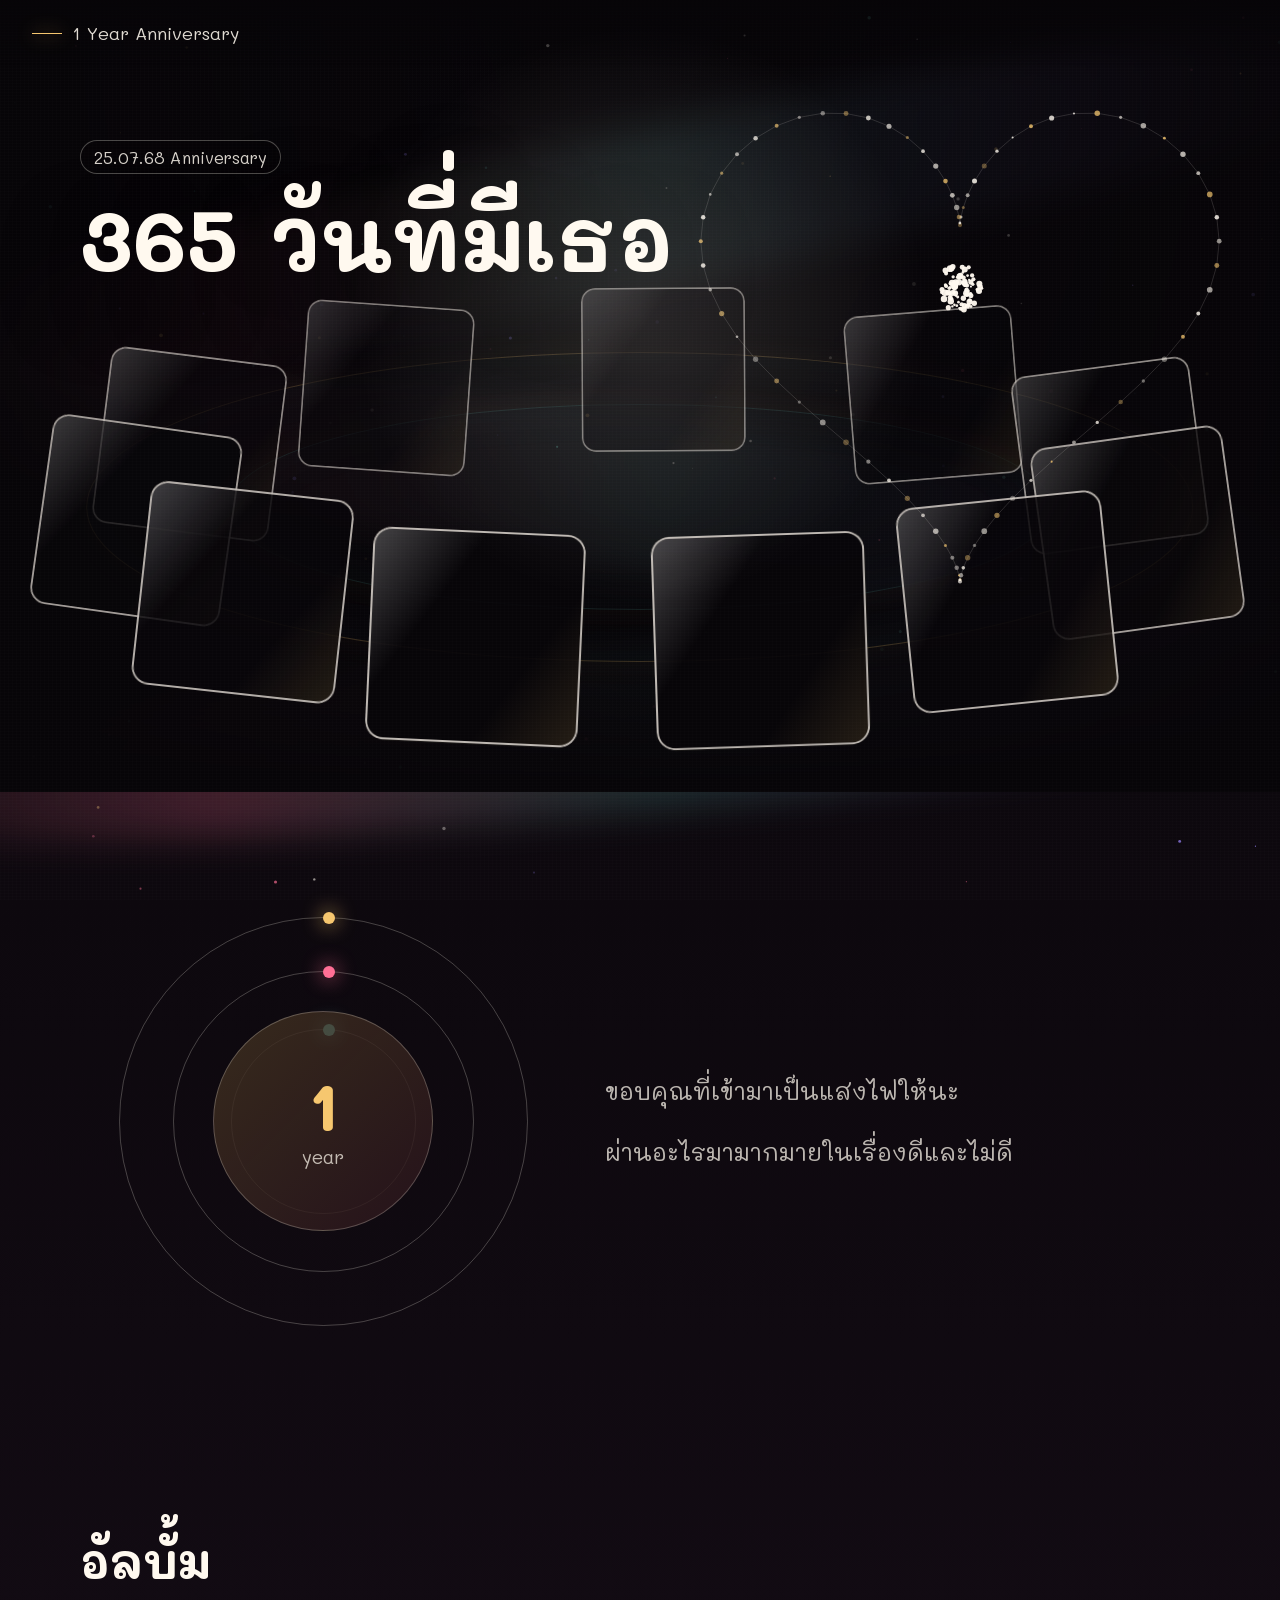
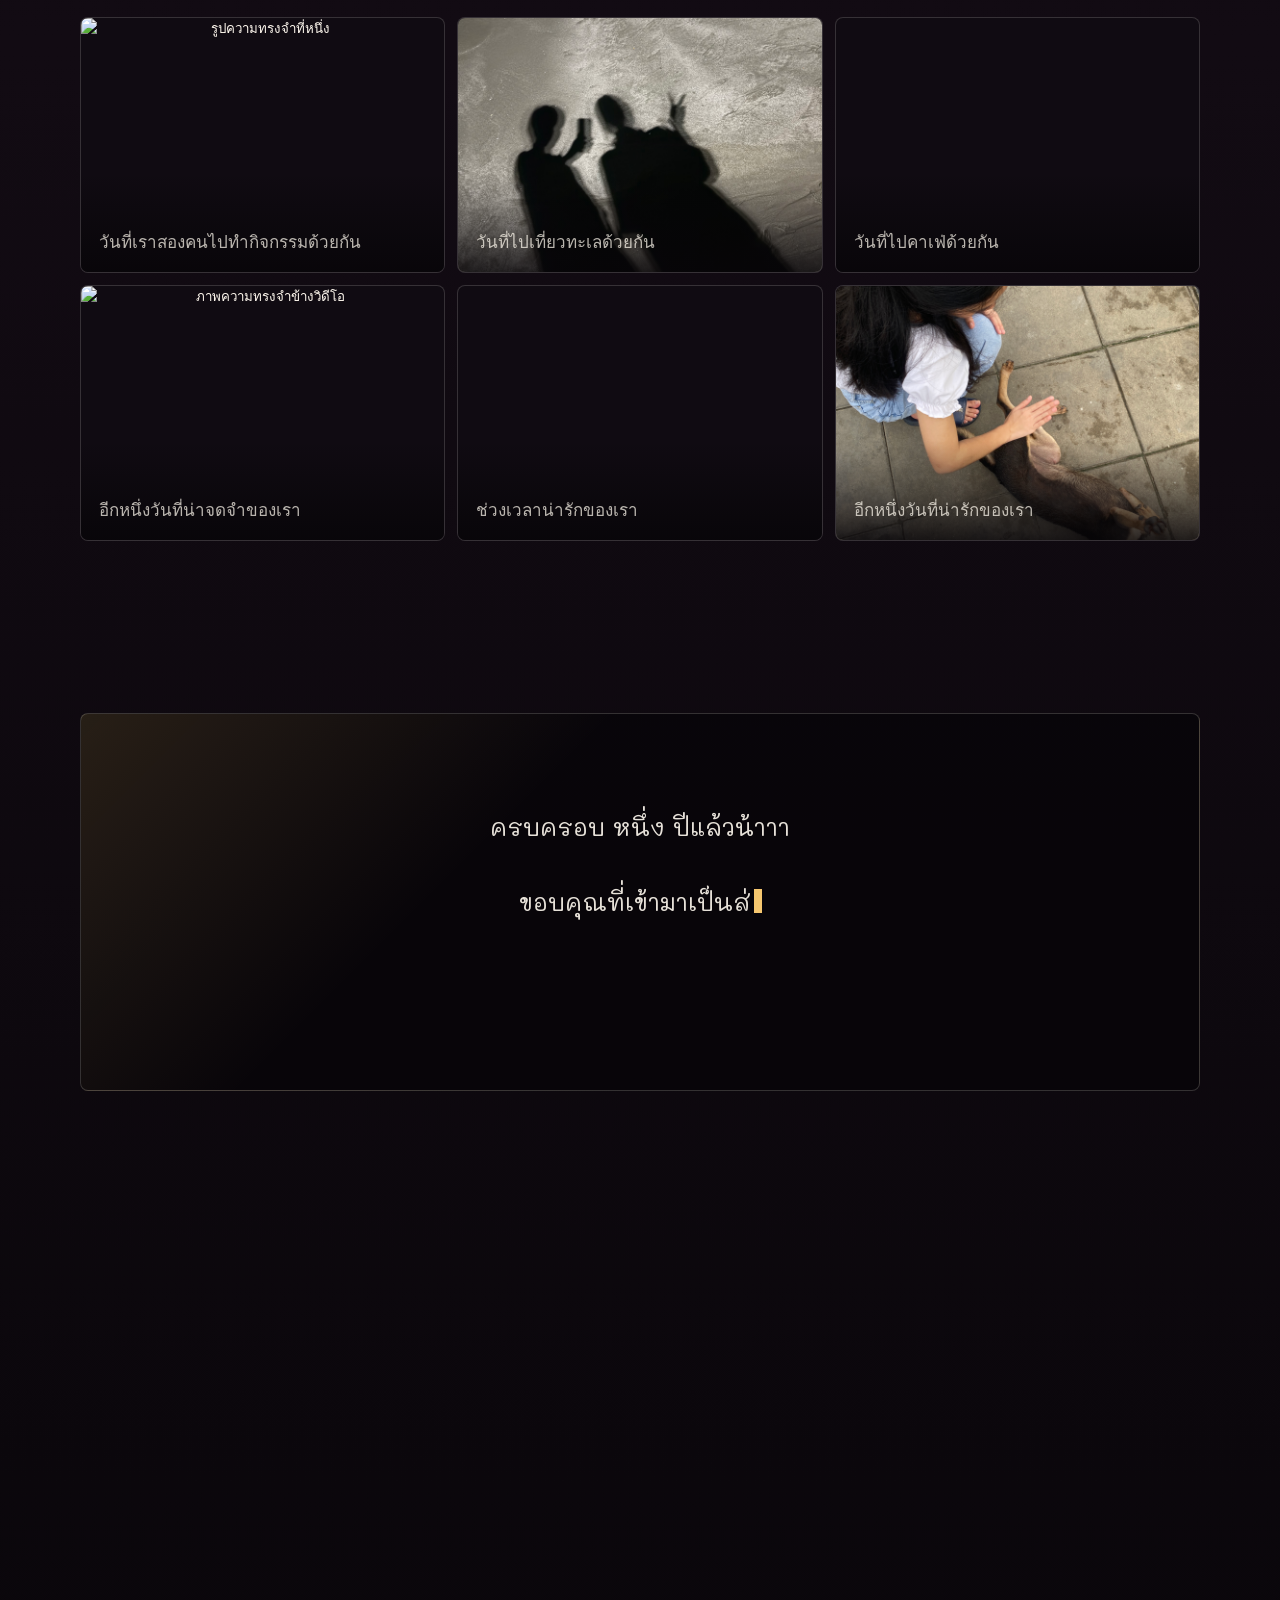
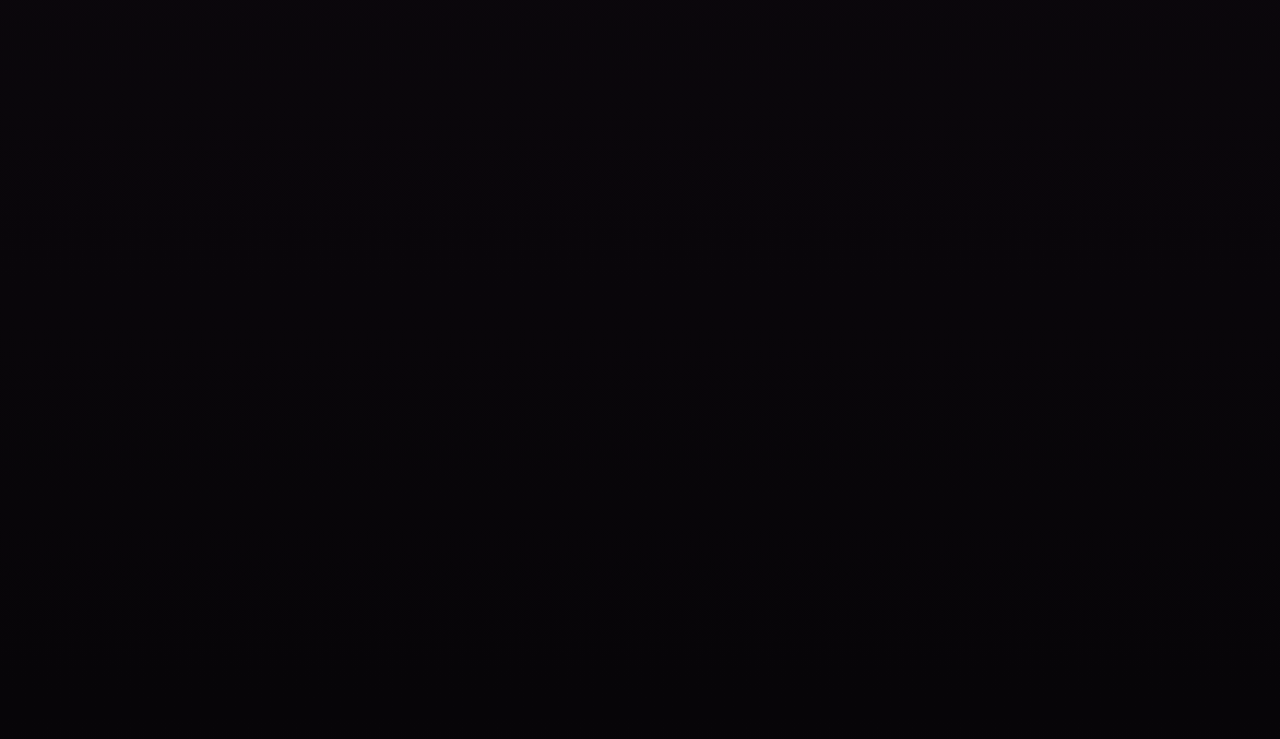
==== commit dee02eca: "Add files via upload" ====
--- a/NN2.html
+++ b/NN2.html
@@ -3,6 +3,9 @@
 <head>
 <meta charset="UTF-8">
 <meta name="viewport" content="width=device-width, initial-scale=1.0">
+<meta http-equiv="Cache-Control" content="no-cache, no-store, must-revalidate">
+<meta http-equiv="Pragma" content="no-cache">
+<meta http-equiv="Expires" content="0">
 <title>365 วันที่มีเธอ</title>
 <link rel="preconnect" href="https://fonts.googleapis.com">
 <link rel="preconnect" href="https://fonts.gstatic.com" crossorigin>
@@ -222,7 +225,7 @@
     place-items: center;
     background: #070508;
     pointer-events: none;
-    animation: curtainGone 1800ms cubic-bezier(.4, 0, .2, 1) 5200ms forwards;
+    animation: curtainGone 600ms ease 4000ms forwards;
 }
 
 .intro-curtain::before,
@@ -235,7 +238,7 @@
     background:
         linear-gradient(90deg, rgba(7, 5, 8, 1), rgba(45, 16, 31, 0.96)),
         repeating-linear-gradient(90deg, rgba(255,255,255,0.06) 0 1px, transparent 1px 38px);
-    animation: openCurtain 5200ms cubic-bezier(.55, 0, .18, 1) 1200ms forwards;
+    animation: openCurtain 4000ms cubic-bezier(.76, 0, .24, 1) 600ms forwards;
 }
 
 .intro-curtain::before {
@@ -283,33 +286,6 @@
     background: linear-gradient(180deg, rgba(7, 5, 8, 0.84), rgba(7, 5, 8, 0));
 }
 
-.music-toggle {
-    min-width: 94px;
-    padding: 9px 14px;
-    border: 1px solid rgba(246, 199, 111, 0.42);
-    border-radius: 999px;
-    color: var(--muted);
-    background: rgba(7, 5, 8, 0.64);
-    font: inherit;
-    font-size: 12px;
-    font-weight: 700;
-    letter-spacing: 0.08em;
-    cursor: pointer;
-    backdrop-filter: blur(12px);
-    transition: color 180ms ease, border-color 180ms ease, box-shadow 180ms ease;
-}
-
-.music-toggle:hover,
-.music-toggle.is-playing {
-    color: var(--cream);
-    border-color: rgba(246, 199, 111, 0.82);
-    box-shadow: 0 0 22px rgba(246, 199, 111, 0.18);
-}
-
-.music-toggle:focus-visible {
-    outline: 2px solid var(--gold);
-    outline-offset: 3px;
-}
 .brand {
     display: inline-flex;
     align-items: center;
@@ -1532,13 +1508,24 @@
         animation-iteration-count: 1 !important;
         transition-duration: 1ms !important;
     }
+
+    .intro-curtain {
+        animation-duration: 600ms !important;
+        animation-delay: 4000ms !important;
+    }
+
+    .intro-curtain::before,
+    .intro-curtain::after {
+        animation-duration: 4000ms !important;
+        animation-delay: 600ms !important;
+    }
 }
 </style>
 <script src="./site-protection.js" defer></script>
 </head>
 
 <body>
-<audio id="backgroundMusic" loop preload="auto">
+<audio id="backgroundMusic" autoplay loop preload="auto">
     <source src="NN1Y.mp3" type="audio/mpeg">
 </audio>
 <canvas id="starCanvas" aria-hidden="true"></canvas>
@@ -1561,7 +1548,6 @@
 
 <header class="topbar">
     <a class="brand" href="./index.html" target="_top" aria-label="กลับไปหน้าเปิดของขวัญ">1 Year Anniversary</a>
-    <button class="music-toggle" id="musicToggle" type="button" aria-label="Toggle background music" aria-pressed="false">MUSIC: PLAY</button>
 
 </header>
 
@@ -1709,7 +1695,7 @@
     </div>
 </div>
 
-<script>(function(_0x2f1571,_0x21df5c){const _0x380a3a={_0x4894db:0x342,_0xd17ae3:0xda,_0x1bc59a:0x155,_0x1095c9:0x33a,_0x5197e9:0x3d0,_0x2f05c7:0x483,_0x2505d8:0x295,_0x19c990:0x262,_0x10e90e:0x31d,_0x569e76:0x3a9,_0x3fd3a9:0x1f3,_0x5c537b:0x263,_0x563e10:0x246},_0x1c6cd2={_0x5a05f5:0x15f};function _0x221878(_0x4bd515,_0x503b8e){return _0x26bc(_0x4bd515-0x5e,_0x503b8e);}function _0x3ead6f(_0x28da73,_0x1585d5){return _0x26bc(_0x28da73-_0x1c6cd2._0x5a05f5,_0x1585d5);}const _0x203ecc=_0x2f1571();while(!![]){try{const _0x21ff6e=parseInt(_0x3ead6f(_0x380a3a._0x4894db,0x2d5))/(0x110c+0x21da*-0x1+0x10cf)+-parseInt(_0x3ead6f(0x1fa,_0x380a3a._0xd17ae3))/(0x9*-0x1aa+-0x17f4+0x590*0x7)+parseInt(_0x221878(0x1e4,_0x380a3a._0x1bc59a))/(-0x127+-0x7ef+0x919)*(-parseInt(_0x221878(_0x380a3a._0x1095c9,_0x380a3a._0x5197e9))/(0x1633+0x4*0x20b+-0x13*0x199))+-parseInt(_0x3ead6f(0x3c1,_0x380a3a._0x2f05c7))/(0x19ac+-0xbd+-0x18ea)*(parseInt(_0x3ead6f(0x33a,0x38f))/(-0x1ffc+0x290*0x4+0x5*0x45a))+parseInt(_0x221878(0x2b6,_0x380a3a._0x2505d8))/(0x13ff+0x1fce+-0x33c6)*(-parseInt(_0x3ead6f(0x40b,0x49a))/(0x1*0x10a6+-0x1dd0+-0xd32*-0x1))+-parseInt(_0x221878(_0x380a3a._0x19c990,_0x380a3a._0x10e90e))/(-0x1*0x602+-0x1f85+0x2*0x12c8)*(-parseInt(_0x221878(0x30f,_0x380a3a._0x569e76))/(-0x146c*0x1+-0x5*0x761+-0x1*-0x395b))+parseInt(_0x221878(0x1fc,_0x380a3a._0x3fd3a9))/(-0x2*-0xe37+0x2f*0x65+-0x2*0x1777)*(parseInt(_0x221878(_0x380a3a._0x5c537b,_0x380a3a._0x563e10))/(-0x21*0xf+-0x21bf+0x22*0x10d));if(_0x21ff6e===_0x21df5c)break;else _0x203ecc['push'](_0x203ecc['shift']());}catch(_0xd8722b){_0x203ecc['push'](_0x203ecc['shift']());}}}(_0x52dd,-0x20b03*-0x5+-0x7b1b2+0xc41f1));const _0x357cb9=document[_0x3abc97(0x8a,0x2)+_0x3abc97(0x6e,-0x2a)](_0x210814(0xbe,0x5d)+_0x210814(0x143,0x19));let _0x1b3b3c=_0x357cb9,_0x5b4475=![];try{const _0x2d8782=window[_0x3abc97(-0x2af,-0x1af)]!==window?window[_0x3abc97(-0x2c1,-0x1af)][_0x210814(0xe9,0x126)]['getEleme'+_0x210814(0x2b1,0x1c0)](_0x3abc97(-0x14f,-0x48)+_0x3abc97(-0x79,-0x154)):null;_0x2d8782&&(_0x1b3b3c=_0x2d8782,_0x5b4475=!![]);}catch(_0x5d386e){}const _0x57a0c4=document[_0x3abc97(-0xc1,0x2)+_0x3abc97(-0x143,-0x2a)]('musicTog'+_0x3abc97(-0xca,-0x1b9));let _0x3ae3d5=![];if(!_0x5b4475)_0x1b3b3c[_0x3abc97(-0xf2,-0x50)]=0x25e9+0x1065+-0x364e+0.34;function _0x2058da(){const _0x37f879={_0x19d202:0x20f,_0x172c4c:0x5a,_0x1c72a9:0x27f,_0x138dc1:0x1d5,_0x21b94b:0x275,_0x45698d:0x454,_0x2455de:0x4fc,_0xa62cc8:0x47e,_0x5766f2:0x4cb,_0x43addd:0x2b7,_0x192455:0x145,_0x3a2045:0x235,_0x474f0b:0x26d},_0x5669fa={_0x21ea2f:0x4fc},_0x204a99={_0x4a5f95:0x5c},_0x117ef={};function _0x19e49c(_0x18a9d8,_0x29f680){return _0x210814(_0x18a9d8,_0x29f680-_0x204a99._0x4a5f95);}_0x117ef[_0x19e49c(0x1d6,0x235)]='is-playi'+'ng',_0x117ef['jTVqQ']=_0x19e49c(0x27e,_0x37f879._0x19d202)+_0x19e49c(_0x37f879._0x172c4c,0x12f);const _0x3c64c4=_0x117ef,_0x515d58=!_0x1b3b3c[_0x19e49c(_0x37f879._0x1c72a9,_0x37f879._0x138dc1)];_0x57a0c4[_0x1fc2ae(0x392,0x3b3)+_0x1fc2ae(_0x37f879._0x21b94b,0x339)]=_0x515d58?_0x1fc2ae(_0x37f879._0x45698d,_0x37f879._0x2455de)+'N':_0x1fc2ae(0x59d,_0x37f879._0xa62cc8)+_0x1fc2ae(0x663,0x54b);function _0x1fc2ae(_0x92a11,_0x34f577){return _0x3abc97(_0x92a11,_0x34f577-_0x5669fa._0x21ea2f);}_0x57a0c4[_0x1fc2ae(0x45c,_0x37f879._0x5766f2)+'t'][_0x19e49c(_0x37f879._0x43addd,0x208)](_0x3c64c4[_0x19e49c(_0x37f879._0x192455,_0x37f879._0x3a2045)],_0x515d58),_0x57a0c4[_0x19e49c(0x358,0x226)+_0x19e49c(_0x37f879._0x21b94b,0x1fd)](_0x3c64c4[_0x19e49c(0x22b,_0x37f879._0x474f0b)],String(_0x515d58));}function _0x579821(){const _0x4a20e2={_0x4b4cc9:0x3b0,_0x765da3:0x3f4,_0x3530de:0x2e9,_0x23196e:0x349,_0x4f1b03:0x544,_0x3d6fc5:0x29d,_0x1ba064:0x4e8,_0x29ec3d:0x436,_0x5c6517:0x96,_0x330218:0x30c,_0x39e7c1:0x34a,_0x2c5cfb:0x66f,_0x3e3d9d:0x5e8,_0x26feba:0x55e,_0x146221:0x3a9,_0x126202:0x4f8,_0x22858e:0x130},_0x2456bf={_0x26152f:0x1bc,_0x3d0cfb:0x21f,_0x4a04e2:0x14f,_0x666edf:0x107,_0x65e92f:0x14f,_0x18f8b1:0x20,_0x390d82:0x8e,_0x1da502:0x6c7,_0x30c411:0x68f,_0x7f1f87:0x60c,_0x22b230:0x548,_0xa62e61:0x503,_0x532f03:0x73b,_0x5b6f09:0x50f,_0x252fee:0x4f1,_0x2d0096:0x78,_0x2a6fbe:0x529,_0x37a064:0x19f,_0x2db229:0x1bb,_0x9d760e:0x1ae,_0x36cac3:0xf1},_0x1c9d3d={_0x3b9f82:0x3be},_0x244a23={_0x4558cc:0x1,_0x4c37bf:0x278,_0x404723:0x1aa,_0x3dafd7:0x269,_0xf2d5e0:0x36,_0x330778:0x2e5,_0x5a636b:0x109},_0x6b5c0a={_0x315118:0xd4},_0x17c6b5={_0x25559a:0x315},_0x14dc02={'IGfBb':_0x3a0559(_0x4a20e2._0x4b4cc9,0x3d5)+_0x3a0559(_0x4a20e2._0x765da3,0x41e),'ibtDj':'CpdSc','iAqdM':function(_0x3288db,_0x4170f5){return _0x3288db(_0x4170f5);},'gcncm':function(_0x41abc4,_0x280aa2){return _0x41abc4+_0x280aa2;},'wYuPs':_0x3a0559(0x3ce,0x4e2)+_0x64f382(_0x4a20e2._0x3530de,_0x4a20e2._0x23196e)+_0x3a0559(_0x4a20e2._0x4f1b03,0x484),'vOfcn':'{}.const'+_0x64f382(0x17b,_0x4a20e2._0x3d6fc5)+_0x3a0559(_0x4a20e2._0x1ba064,_0x4a20e2._0x29ec3d)+_0x64f382(0xd8,_0x4a20e2._0x5c6517),'whkAH':function(_0x10ed9f){return _0x10ed9f();},'IiJfV':_0x3a0559(0x468,0x3e6),'bMJiX':_0x3a0559(0x48e,0x3a6),'EfLyI':_0x64f382(_0x4a20e2._0x330218,0x224)+'n','IbQqj':_0x3a0559(_0x4a20e2._0x39e7c1,0x478),'wbsQR':function(_0x15b6c1,_0x1a5614){return _0x15b6c1<_0x1a5614;},'WKcyf':function(_0xeadd42,_0x56c119,_0x1bdffb){return _0xeadd42(_0x56c119,_0x1bdffb);},'QFYvq':function(_0x5bc51e,_0x5341c1,_0x5cd9d8){return _0x5bc51e(_0x5341c1,_0x5cd9d8);},'JqtJn':function(_0x261ec0){return _0x261ec0();}},_0x3bcc04=(function(){let _0x444293=!![];return function(_0x55dca7,_0x1ea065){const _0x4b0c8d={_0x5af894:0x81,_0x4d49b7:0x39},_0x1eefe6={_0x14ddcd:0x1ea},_0x4436f9=_0x444293?function(){function _0x513df7(_0x59010e,_0x476523){return _0x26bc(_0x476523- -_0x1eefe6._0x14ddcd,_0x59010e);}if(_0x1ea065){const _0x476cbe=_0x1ea065[_0x513df7(_0x4b0c8d._0x5af894,_0x4b0c8d._0x4d49b7)](_0x55dca7,arguments);return _0x1ea065=null,_0x476cbe;}}:function(){};return _0x444293=![],_0x4436f9;};}()),_0x3384da=_0x14dc02[_0x64f382(0x116,0x2a)](_0x3bcc04,this,function(){function _0x3b84b6(_0x2ffe3a,_0x3b42ce){return _0x3a0559(_0x3b42ce,_0x2ffe3a- -_0x17c6b5._0x25559a);}function _0x33854e(_0x29de56,_0x1992ef){return _0x64f382(_0x29de56-_0x6b5c0a._0x315118,_0x1992ef);}return _0x3384da[_0x3b84b6(-_0x244a23._0x4558cc,0x126)]()[_0x33854e(0x239,_0x244a23._0x4c37bf)](_0x14dc02[_0x33854e(_0x244a23._0x404723,_0x244a23._0x3dafd7)])[_0x3b84b6(-0x1,_0x244a23._0xf2d5e0)]()[_0x3b84b6(0xb9,-0x1c)+_0x33854e(0x388,0x2e6)](_0x3384da)[_0x33854e(0x239,_0x244a23._0x330778)](_0x3b84b6(0xc0,0x16a)+_0x3b84b6(_0x244a23._0x5a636b,0x18));});_0x14dc02[_0x3a0559(_0x4a20e2._0x2c5cfb,0x56c)](_0x3384da);function _0x3a0559(_0x4d5e2f,_0x2d5775){return _0x210814(_0x4d5e2f,_0x2d5775-0x2fa);}const _0x3d2a11=(function(){const _0x10a014={_0x2d7633:0xd6};let _0x3fdb64=!![];return function(_0x485109,_0xf9429b){const _0x28ddcf={_0x359e1a:0x14d},_0x3d62e5=_0x3fdb64?function(){function _0x3ad520(_0x2246de,_0x39b789){return _0x26bc(_0x2246de- -_0x28ddcf._0x359e1a,_0x39b789);}if(_0xf9429b){const _0x23c1aa=_0xf9429b[_0x3ad520(_0x10a014._0x2d7633,0x1c)](_0x485109,arguments);return _0xf9429b=null,_0x23c1aa;}}:function(){};return _0x3fdb64=![],_0x3d62e5;};}()),_0x12705b=_0x14dc02['QFYvq'](_0x3d2a11,this,function(){const _0x1f34b2={_0x42743e:0x555};function _0x41eae9(_0x41948d,_0x35b8fb){return _0x64f382(_0x35b8fb-_0x1c9d3d._0x3b9f82,_0x41948d);}let _0x590d09;function _0x43e911(_0x4b1fd4,_0x3b659b){return _0x3a0559(_0x4b1fd4,_0x3b659b- -_0x1f34b2._0x42743e);}try{if(_0x43e911(-_0x2456bf._0x26152f,-_0x2456bf._0x3d0cfb)===_0x14dc02['ibtDj']){const _0x5df6de=_0x14dc02[_0x41eae9(0x750,0x669)](Function,_0x14dc02[_0x43e911(-0x1c8,-_0x2456bf._0x4a04e2)](_0x14dc02[_0x43e911(-_0x2456bf._0x666edf,-_0x2456bf._0x65e92f)](_0x14dc02[_0x43e911(0x71,-_0x2456bf._0x18f8b1)],_0x14dc02[_0x43e911(-_0x2456bf._0x390d82,-0x17a)]),');'));_0x590d09=_0x14dc02[_0x41eae9(0x5c5,_0x2456bf._0x1da502)](_0x5df6de);}else _0x3e4b46[_0x43e911(-0xdd,-0xe2)]?_0x14cc12():_0x217f3f[_0x41eae9(_0x2456bf._0x30c411,_0x2456bf._0x7f1f87)]();}catch(_0x187bfe){_0x590d09=window;}const _0x5e8ea1=_0x590d09[_0x41eae9(0x5fa,0x543)]=_0x590d09['console']||{},_0x1632d5=[_0x41eae9(_0x2456bf._0x22b230,_0x2456bf._0xa62e61),_0x14dc02[_0x41eae9(_0x2456bf._0x532f03,0x6bd)],_0x14dc02[_0x41eae9(0x481,_0x2456bf._0x5b6f09)],_0x43e911(-0x210,-0x22b),_0x14dc02[_0x41eae9(0x4ff,_0x2456bf._0x252fee)],_0x14dc02[_0x43e911(-_0x2456bf._0x2d0096,-0xce)],'trace'];for(let _0x3fedd3=-0x2492+-0x563+0x1*0x29f5;_0x14dc02[_0x43e911(-0x26,-0xc6)](_0x3fedd3,_0x1632d5[_0x41eae9(0x558,0x48d)]);_0x3fedd3++){const _0x5c2eb5=_0x3d2a11[_0x41eae9(0x5e2,_0x2456bf._0x2a6fbe)+_0x41eae9(0x74e,0x672)][_0x43e911(-_0x2456bf._0x37a064,-_0x2456bf._0x2db229)+'e']['bind'](_0x3d2a11),_0xbde49b=_0x1632d5[_0x3fedd3],_0x54d8a1=_0x5e8ea1[_0xbde49b]||_0x5c2eb5;_0x5c2eb5[_0x43e911(-0x104,-0x18a)+'_']=_0x3d2a11[_0x43e911(-0x21f,-0xf1)](_0x3d2a11),_0x5c2eb5[_0x41eae9(0x359,0x46f)]=_0x54d8a1[_0x43e911(-_0x2456bf._0x9d760e,-0x241)][_0x43e911(-0x1d6,-_0x2456bf._0x36cac3)](_0x54d8a1),_0x5e8ea1[_0xbde49b]=_0x5c2eb5;}});_0x14dc02[_0x3a0559(_0x4a20e2._0x3e3d9d,_0x4a20e2._0x26feba)](_0x12705b);function _0x64f382(_0x21c279,_0x421315){return _0x3abc97(_0x421315,_0x21c279-0x281);}const _0x414589=_0x1b3b3c[_0x3a0559(_0x4a20e2._0x146221,0x441)]();if(_0x414589)_0x414589[_0x3a0559(_0x4a20e2._0x126202,0x564)](_0x2058da)[_0x64f382(_0x4a20e2._0x22858e,0x255)](_0x2058da);}_0x57a0c4[_0x210814(0xf6,0xa6)+_0x3abc97(-0x5f,0x62)](_0x210814(0x306,0x26b),()=>{const _0x4009f5={_0x3a8552:0x58b,_0x52c2ed:0x499},_0x41a89f={_0x5d0642:0x5fc},_0x6bf329={'XHNmo':function(_0x2eabf3){return _0x2eabf3();}};function _0x5472b5(_0x5da5b8,_0x13ab17){return _0x3abc97(_0x13ab17,_0x5da5b8-_0x41a89f._0x5d0642);}function _0x1ba676(_0x4ef943,_0x311fb4){return _0x3abc97(_0x311fb4,_0x4ef943-0xe3);}_0x1b3b3c[_0x5472b5(_0x4009f5._0x3a8552,0x48b)]?_0x6bf329[_0x5472b5(_0x4009f5._0x52c2ed,0x45e)](_0x579821):_0x1b3b3c[_0x1ba676(0xb0,-0x6f)]();}),_0x1b3b3c[_0x3abc97(-0xf9,-0x144)+_0x210814(0x1c4,0x24c)](_0x3abc97(-0x11,-0xa3),_0x2058da),_0x1b3b3c['addEvent'+_0x210814(0x2cc,0x24c)]('pause',_0x2058da),_0x579821();const _0x76e8d9={};_0x76e8d9[_0x3abc97(-0x233,-0x18f)]=!![],window[_0x3abc97(-0x70,-0x144)+_0x3abc97(-0x92,0x62)](_0x3abc97(-0x7,-0x1f),_0x579821,_0x76e8d9);const _0xf6de37=document['getEleme'+_0x3abc97(0x23,-0x2a)]('starCanv'+'as'),_0x4391f0=_0xf6de37[_0x210814(0xff,0x100)+'xt']('2d'),_0x2963d5=document[_0x210814(0x172,0x1ec)+_0x3abc97(-0x48,-0x2a)](_0x210814(0x69,0x131)+'vas'),_0x21057e=_0x2963d5[_0x210814(0x108,0x100)+'xt']('2d'),_0x465163=document[_0x3abc97(-0xb3,0x2)+_0x3abc97(-0x56,-0x2a)](_0x210814(0x72,0xd7)),_0x2ec413=_0x465163[_0x3abc97(-0x16f,-0xea)+'xt']('2d');function _0x3abc97(_0x20103d,_0x5b8598){return _0x26bc(_0x5b8598- -0x266,_0x20103d);}const _0x3cb4ab=document[_0x3abc97(0x117,0x2)+_0x210814(0x162,0x1c0)](_0x3abc97(-0x130,-0x17a)+_0x210814(0x125,0x1db)),_0x1b3892=document[_0x3abc97(-0x29,0x2)+_0x210814(0x26f,0x1c0)](_0x3abc97(0xbe,0x5c)+_0x3abc97(0x63,-0xa1)),_0x450ef4=document[_0x3abc97(-0x9a,0x2)+_0x3abc97(-0x25,-0x2a)](_0x3abc97(-0x90,-0x85)+'aryVideo'),_0x30493a=document['getEleme'+_0x210814(0x28f,0x1c0)]('closeVid'+'eo'),_0x41fa6d=document[_0x210814(0x14c,0x1ec)+_0x3abc97(-0x14c,-0x2a)](_0x210814(0xb4,0x10e)+'ter'),_0x5f2dd8=document['getEleme'+_0x210814(0xbc,0x1c0)](_0x210814(-0x3d,0xc9)+_0x3abc97(0xd,-0xda)),_0x5e4810=document[_0x3abc97(-0xe8,0x2)+_0x210814(0x29a,0x1c0)](_0x3abc97(-0x93,-0x73)+_0x3abc97(-0x1b5,-0xa6)),_0x1d6eb0=_0x5e4810[_0x3abc97(-0x56,-0xea)+'xt']('2d'),_0x3b7022=document[_0x210814(0x1da,0x1ec)+_0x3abc97(0x11,-0x2a)](_0x210814(0x383,0x27a)+_0x3abc97(-0x92,-0xd4)),_0x506d73=document[_0x3abc97(0xb6,0x2)+_0x3abc97(0xa,-0x2a)](_0x3abc97(0x7,-0x93)+_0x210814(0x27b,0x185)),_0x58ba54=document[_0x3abc97(-0x79,0x2)+_0x3abc97(-0x4e,-0x2a)](_0x210814(0x130,0x1d7)),_0x1b73a1=document['getEleme'+_0x210814(0x1b2,0x1c0)](_0x3abc97(0x56,-0x13)+_0x3abc97(-0x27,-0xcb)),_0x36f575=document[_0x210814(0x24f,0x1ec)+_0x3abc97(-0x20,-0x2a)](_0x3abc97(-0x12d,-0x13)+'Caption'),_0x2eb630=document[_0x210814(0x246,0x1ec)+_0x210814(0x1bb,0x1c0)](_0x210814(0x33,0x1d)+_0x210814(0x28e,0x1fb)),_0x44e1f7=document[_0x3abc97(-0x18,0x2)+'ntById'](_0x210814(-0x103,0x25)+_0x210814(0x2e9,0x217)),_0x2ced83=document[_0x3abc97(0x2e,0x2)+_0x3abc97(0x7b,-0x2a)](_0x210814(0x1c6,0x10d)+_0x3abc97(-0x1c0,-0x197)),_0x44fef9=document[_0x210814(0x179,0x1ec)+_0x3abc97(-0xbe,-0x2a)](_0x210814(0x3b,0x39)+'n'),_0x4b6e8d=document[_0x210814(0x1d6,0x1ec)+_0x3abc97(-0x1b,-0x2a)](_0x210814(0x1f7,0x162)+_0x3abc97(-0x1bc,-0x188)),_0x2cf08a=document[_0x3abc97(0x7c,0x2)+_0x3abc97(0xd6,-0x2a)](_0x3abc97(-0x1d8,-0x122)+_0x210814(0x1d4,0x22f)),_0x156ffe=['#fff9ef',_0x210814(0xbc,0xaa),_0x210814(0x2ec,0x21b),_0x3abc97(0x168,0x8d),_0x3abc97(-0xab,0x75)],_0x5e75e2=['💕','💓','💗',_0x210814(0x91,0x1c2),_0x3abc97(-0x273,-0x176)+'ย้','','💖',_0x210814(0x1fb,0x108)];let _0x3d651e=[],_0x18414a=[],_0x3e3e3b=[],_0x548522=![],_0x2438ac=![],_0x3cdfde=![],_0x285386=-0x1123+0x355+-0x49a*-0x3;const _0x492d44=_0x3abc97(0xac,-0x40)+_0x210814(0x43,0x50)+_0x210814(0x137,0x130)+_0x210814(0xa5,0x14e)+_0x210814(0x50,0x169)+'มาเป็นส่'+_0x210814(0x290,0x255)+_0x3abc97(-0xd8,-0x10)+_0x210814(0x16d,0xa5)+_0x3abc97(-0x38,-0x162)+_0x3abc97(-0xc4,0x6d)+_0x3abc97(0x7e,-0x9b)+_0x3abc97(0x30,-0xb4)+_0x210814(-0x47,0x3a)+_0x210814(0x7e,0x90)+_0x210814(-0x88,0x2b)+_0x210814(0x83,0xc7)+_0x210814(0x1a7,0x12e)+_0x210814(0xd4,0x1b8)+_0x3abc97(-0x146,-0x137)+_0x210814(0x195,0x94)+_0x210814(0xab,0x1b1)+_0x3abc97(0x77,-0xb3)+_0x3abc97(-0xbc,-0x185)+_0x3abc97(-0x39,-0x96)+'\x20ขอให้เร'+_0x210814(0x232,0x173)+_0x3abc97(0x19b,0x69)+_0x3abc97(-0x7f,0x50)+_0x210814(0x2eb,0x1f4)+_0x3abc97(-0x26,-0xd1)+'้ดีกว่าเ'+_0x3abc97(-0x19a,-0xaa)+_0x210814(0xf3,0x4f);function _0x26bc(_0x5f3d27,_0x4576c){const _0x4d2f32=_0x52dd();return _0x26bc=function(_0x2a7479,_0xa90a40){_0x2a7479=_0x2a7479-(0xa9*-0x1d+-0x14*0x9a+0x1fc2);let _0x1a360f=_0x4d2f32[_0x2a7479];if(_0x26bc['FdYPes']===undefined){var _0x3fb432=function(_0x1393ca){const _0x49f4ca='abcdefghijklmnopqrstuvwxyzABCDEFGHIJKLMNOPQRSTUVWXYZ0123456789+/=';let _0x4f5c38='',_0x26990a='',_0x166998=_0x4f5c38+_0x3fb432;for(let _0x16094e=-0x7*-0xc0+0x2309*0x1+-0x2849,_0x4d4f7d,_0x3bc399,_0x2d3142=0x1*-0x28d+0x8d7*-0x1+-0xa2*-0x12;_0x3bc399=_0x1393ca['charAt'](_0x2d3142++);~_0x3bc399&&(_0x4d4f7d=_0x16094e%(0x446*-0x1+-0x8c1*0x3+0xb*0x2c7)?_0x4d4f7d*(0x63d+0x1*-0x21b2+-0x1*-0x1bb5)+_0x3bc399:_0x3bc399,_0x16094e++%(-0x1*0x1557+-0x1a3f+0x2f9a))?_0x4f5c38+=_0x166998['charCodeAt'](_0x2d3142+(-0x1*-0x2342+0x1cf9*-0x1+-0x215*0x3))-(-0x8af+0xa*-0x177+-0x1*-0x175f)!==-0x202+0x31d+-0x11b?String['fromCharCode'](-0x970+-0x22c7+-0x506*-0x9&_0x4d4f7d>>(-(-0x1*-0x673+0x24ea+0x3f1*-0xb)*_0x16094e&-0x1333+-0x701+0x1a3a)):_0x16094e:0x49*-0x50+0x476*-0x6+0x3194){_0x3bc399=_0x49f4ca['indexOf'](_0x3bc399);}for(let _0x2ea679=-0x1d3*0xa+0x1241+-0x1*0x3,_0x28b900=_0x4f5c38['length'];_0x2ea679<_0x28b900;_0x2ea679++){_0x26990a+='%'+('00'+_0x4f5c38['charCodeAt'](_0x2ea679)['toString'](0x16ad+-0x1fa5*-0x1+-0x1216*0x3))['slice'](-(-0x478+-0x2030+0x24aa));}return decodeURIComponent(_0x26990a);};_0x26bc['NHihhD']=_0x3fb432,_0x5f3d27=arguments,_0x26bc['FdYPes']=!![];}const _0x133f33=_0x4d2f32[0x1*0x11c5+-0x4*0x935+-0x29*-0x77],_0x4919db=_0x2a7479+_0x133f33,_0x3cb459=_0x5f3d27[_0x4919db];if(!_0x3cb459){const _0x3516ab=function(_0x1b22bf){this['GBuDpm']=_0x1b22bf,this['hAxPwO']=[0x852+-0x16d2+0xe81,0x145d*0x1+-0x11*0x65+0x26*-0x5c,0x9e1+0x569+0x1*-0xf4a],this['dPmqjX']=function(){return'newState';},this['UcnUfX']='\x5cw+\x20*\x5c(\x5c)\x20*{\x5cw+\x20*',this['qFaedv']='[\x27|\x22].+[\x27|\x22];?\x20*}';};_0x3516ab['prototype']['FCRRNx']=function(){const _0x3e5fde=new RegExp(this['UcnUfX']+this['qFaedv']),_0x370237=_0x3e5fde['test'](this['dPmqjX']['toString']())?--this['hAxPwO'][0x1ab9+-0x35*0x35+-0xfbf]:--this['hAxPwO'][0x1*-0x24c5+0x14e9+0x244*0x7];return this['UQOyCc'](_0x370237);},_0x3516ab['prototype']['UQOyCc']=function(_0xb689ef){if(!Boolean(~_0xb689ef))return _0xb689ef;return this['hgbPpK'](this['GBuDpm']);},_0x3516ab['prototype']['hgbPpK']=function(_0x36d2fa){for(let _0x43c8cd=-0x194a+0x24a3+-0xb59*0x1,_0x4c94b1=this['hAxPwO']['length'];_0x43c8cd<_0x4c94b1;_0x43c8cd++){this['hAxPwO']['push'](Math['round'](Math['random']())),_0x4c94b1=this['hAxPwO']['length'];}return _0x36d2fa(this['hAxPwO'][-0x14fc+0x1cd4+-0x7d8]);},new _0x3516ab(_0x26bc)['FCRRNx'](),_0x1a360f=_0x26bc['NHihhD'](_0x1a360f),_0x5f3d27[_0x4919db]=_0x1a360f;}else _0x1a360f=_0x3cb459;return _0x1a360f;},_0x26bc(_0x5f3d27,_0x4576c);}function _0x235e57(_0x23ab41,_0x1d3f0b){const _0x585855={_0x13fa1d:0x127,_0x1afdc8:0xaf,_0x15bebe:0x127,_0x16416e:0xa0,_0x46ca93:0xb1,_0xefc418:0xa1,_0x5aa902:0x93,_0x20a6d3:0x13e,_0x50bc81:0xba,_0x1dccd4:0x69,_0x4abc73:0x8,_0x2004e5:0x9c,_0x4b54db:0x1f,_0x464469:0x5f,_0x16245a:0xa1,_0x1cd19f:0x56},_0x538656={_0x11c500:0x132},_0x53453b={};function _0x392746(_0x410ef2,_0x189874){return _0x210814(_0x189874,_0x410ef2- -0x151);}_0x53453b[_0x3d427b(_0x585855._0x13fa1d,_0x585855._0x1afdc8)]=function(_0x36c4b1,_0x3150ee){return _0x36c4b1*_0x3150ee;};function _0x3d427b(_0x51267f,_0x2ca06a){return _0x3abc97(_0x2ca06a,_0x51267f-_0x538656._0x11c500);}const _0x205773=_0x53453b;_0x23ab41[_0x392746(0x61,-0xa2)]=_0x205773[_0x3d427b(_0x585855._0x15bebe,0x1e7)](window[_0x3d427b(0x8b,-_0x585855._0x16416e)+'th'],window[_0x392746(0x21,-_0x585855._0x46ca93)+_0x392746(-_0x585855._0xefc418,-0xac)]),_0x23ab41[_0x392746(-0xf9,-0x20c)]=_0x205773[_0x3d427b(0x127,_0x585855._0x5aa902)](window[_0x392746(0xdd,0x59)+_0x3d427b(-0x56,-_0x585855._0x20a6d3)],window[_0x3d427b(_0x585855._0x50bc81,-_0x585855._0x1dccd4)+_0x3d427b(-_0x585855._0x4abc73,_0x585855._0x2004e5)]),_0x1d3f0b[_0x392746(0x118,0x28)+_0x392746(_0x585855._0x4b54db,_0x585855._0x464469)](window[_0x392746(0x21,-0x77)+_0x3d427b(-0x8,0x52)],-0xf22+-0x1*-0x13b+0xde7,-0x1a80*0x1+0x570+0x1510,window[_0x3d427b(0xba,0x1e)+_0x392746(-_0x585855._0x16245a,_0x585855._0x1cd19f)],0x56c*0x1+-0x1aa*0x5+0x2e6,-0x28*-0xb5+0xbb8+-0x2800);}function _0x2e1d40(){const _0x44bb3d={_0x4c282b:0x33f,_0xc40ca0:0x37d,_0x40bbb3:0x544,_0x3cb81e:0x551,_0x5c0ead:0x57a,_0x343624:0x47f,_0x1c75da:0x5b5,_0x54af3a:0x6d2,_0x9b2e45:0x4a4},_0x4f3c37={_0x45e841:0x532},_0x3ed4af={_0x2ad394:0x4b2};function _0x13b81d(_0x6cb9d4,_0x11edee){return _0x3abc97(_0x11edee,_0x6cb9d4-_0x3ed4af._0x2ad394);}function _0xf94670(_0xea8ead,_0x1cd24f){return _0x3abc97(_0x1cd24f,_0xea8ead-_0x4f3c37._0x45e841);}const _0xcbc78c={'QRQXF':function(_0x1bb000){return _0x1bb000();},'xrRpg':function(_0x4a6034,_0x1f3acf,_0x490335){return _0x4a6034(_0x1f3acf,_0x490335);}},_0x187c82=(_0x13b81d(_0x44bb3d._0x4c282b,0x248)+_0xf94670(0x375,_0x44bb3d._0xc40ca0))[_0x13b81d(_0x44bb3d._0x40bbb3,_0x44bb3d._0x3cb81e)]('|');let _0x40c1e8=-0x1e3d+-0xfaf+0x2dec;while(!![]){switch(_0x187c82[_0x40c1e8++]){case'0':_0x235e57(_0xf6de37,_0x4391f0);continue;case'1':_0xcbc78c[_0xf94670(_0x44bb3d._0x5c0ead,_0x44bb3d._0x343624)](_0x5c3cc0);continue;case'2':_0xcbc78c[_0xf94670(_0x44bb3d._0x1c75da,_0x44bb3d._0x54af3a)](_0x235e57,_0x2963d5,_0x21057e);continue;case'3':_0xcbc78c[_0xf94670(0x57a,0x5b1)](_0x4e97d4);continue;case'4':_0x53768e();continue;case'5':_0xcbc78c[_0x13b81d(0x535,_0x44bb3d._0x9b2e45)](_0x235e57,_0x465163,_0x2ec413);continue;}break;}}function _0x4e97d4(){const _0x3bce51={_0x40ef0c:0x1b9,_0x205c90:0x26c},_0x5d1431={};function _0x1338e0(_0x44f4cb,_0x57720f){return _0x3abc97(_0x44f4cb,_0x57720f-0x33b);}function _0x3a92c7(_0x4a44dd,_0x186ee8){return _0x210814(_0x186ee8,_0x4a44dd-0x8f);}_0x5d1431[_0x1338e0(_0x3bce51._0x40ef0c,0x189)]=0x96,_0x3d651e=Array[_0x3a92c7(0x21b,_0x3bce51._0x205c90)](_0x5d1431,()=>({'x':Math[_0x1338e0(0x220,0x1d4)]()*window[_0x1338e0(0x254,0x294)+'th'],'y':Math[_0x1338e0(0x121,0x1d4)]()*window[_0x3a92c7(0x2bd,0x284)+_0x1338e0(0x10e,0x1b3)],'r':Math[_0x1338e0(0x26c,0x1d4)]()*(-0x24b7+0x1be9*-0x1+0x40a1+0.6000000000000001)+(0x1*-0x15e1+-0x6a6+0x6d*0x43+0.3),'a':Math['random']()*(-0x1951+0x1cca+-0x379+0.62)+(0x1d2a+-0x2*0x50e+0x65a*-0x3+0.2),'v':Math[_0x3a92c7(0x112,0xb6)]()*(0xa*0x18e+0x47e+-0x140a+0.16)+(0x2f*0xf+0x1de0+-0x20a1+0.03),'c':_0x156ffe[Math[_0x3a92c7(0x2e7,0x3b5)](Math[_0x3a92c7(0x112,0x85)]()*_0x156ffe[_0x1338e0(0x190,0x189)])]}));}function _0x1e3e7a(){const _0x33ef93={_0x3204f6:0x12f,_0x3b81ff:0x94,_0x312929:0x159,_0x2fd01b:0x2c7,_0x469c25:0x1d0,_0x34c483:0x74,_0x342ac0:0x10d,_0x448a55:0x11b},_0xa7a972={_0x5a79ef:0x232},_0x3975f1={_0x1a80f2:0xb1,_0x49312d:0x11f,_0x4f2aea:0x1df,_0x212477:0x25a,_0x5a8420:0x1be,_0x16a0be:0xfe,_0x3abedb:0x178,_0x390425:0x14a,_0x55db79:0x84,_0x5874fe:0xd5},_0x2c1a3a={'NsYua':function(_0x4ed435,_0xebaaae){return _0x4ed435(_0xebaaae);}};function _0x3db36e(_0x3cfde8,_0x26ce2c){return _0x3abc97(_0x3cfde8,_0x26ce2c-0x200);}_0x4391f0[_0x3db36e(_0x33ef93._0x3204f6,_0x33ef93._0x3b81ff)+'t'](-0x1*-0x1e0e+-0xa79+-0x1395,-0x97*0x2+0x6d*0x19+-0x1*0x977,window[_0x3db36e(0xdd,_0x33ef93._0x312929)+'th'],window['innerHei'+_0x3c06dd(-_0x33ef93._0x2fd01b,-_0x33ef93._0x469c25)]),_0x3d651e[_0x3db36e(0x32a,0x221)](_0x38f2f2=>{_0x38f2f2['y']-=_0x38f2f2['v'];function _0x72943e(_0x36f998,_0x7dc574){return _0x3c06dd(_0x36f998,_0x7dc574-0x185);}_0x38f2f2['y']<-(0x101e+0x1*-0x1978+0x962)&&(_0x38f2f2['y']=window[_0x35319a(_0x3975f1._0x1a80f2,-0x13)+_0x35319a(-_0x3975f1._0x49312d,-_0x3975f1._0x4f2aea)]+(0x313*-0x1+-0x6*-0x472+-0x1*0x1791),_0x38f2f2['x']=Math[_0x35319a(-_0x3975f1._0x212477,-_0x3975f1._0x5a8420)]()*window[_0x35319a(-0x15a,-_0x3975f1._0x16a0be)+'th']);_0x4391f0[_0x72943e(_0x3975f1._0x3abedb,0x111)+_0x35319a(-0x1cb,-_0x3975f1._0x390425)]=_0x38f2f2['a'],_0x4391f0[_0x35319a(0x99,-_0x3975f1._0x55db79)+'e']=_0x38f2f2['c'];function _0x35319a(_0x1c83ec,_0x46b61a){return _0x3c06dd(_0x1c83ec,_0x46b61a- -0xf);}_0x4391f0[_0x35319a(-_0x3975f1._0x5874fe,-0x127)+'h'](),_0x4391f0[_0x35319a(-0x183,-0x106)](_0x38f2f2['x'],_0x38f2f2['y'],_0x38f2f2['r'],-0x13*0x13d+0x1ae2+-0x1*0x35b,Math['PI']*(0x2413+0x56*0x25+-0x307f)),_0x4391f0[_0x35319a(-0xb7,-0xa2)]();});function _0x3c06dd(_0x531c38,_0x1f446f){return _0x210814(_0x531c38,_0x1f446f- -_0xa7a972._0x5a79ef);}_0x4391f0[_0x3c06dd(-0xdf,-_0x33ef93._0x34c483)+_0x3db36e(0x108,_0x33ef93._0x342ac0)]=0x6d1*-0x3+-0x312*0x1+0x1786,_0x2c1a3a[_0x3db36e(0xe2,_0x33ef93._0x448a55)](requestAnimationFrame,_0x1e3e7a);}function _0x5c3cc0(){const _0x4ba2ea={_0x3b4c0e:0x5c7,_0x33edd3:0xb3,_0x2479ac:0x4ff,_0x3fae59:0x11d,_0x490841:0x6,_0x5532ac:0x112,_0x3c1033:0x4b1,_0x4770a6:0x51d,_0x443719:0x47b,_0x558ca9:0x57d,_0xa128d5:0x27a,_0x408df4:0x1e4,_0x38479c:0xfb,_0x1726a9:0x6c,_0xeb96bb:0x132,_0x119cdc:0x21a,_0x42149b:0x1ab,_0x15972a:0xb4,_0x161a27:0xb3,_0x3c6cbd:0x24a,_0x108127:0x2a4,_0x5f6a75:0x196,_0x4cb3d2:0x4ff,_0x39060f:0x212,_0x572e9c:0x51b,_0x1e506b:0x58a,_0x33fa06:0x10e,_0x3f0018:0x5e2,_0x3afac6:0x6df,_0x51f1e3:0x49c,_0x34f4c9:0x108,_0x574020:0x206,_0x36b9dc:0x121},_0x2a6694={};_0x2a6694[_0x2cf839(-0x15f,-0x1e4)]=function(_0x332571,_0x12fb90){return _0x332571*_0x12fb90;},_0x2a6694[_0x1b40ec(0x5e1,_0x4ba2ea._0x3b4c0e)]=function(_0x155b8d,_0x1bc76b){return _0x155b8d/_0x1bc76b;},_0x2a6694[_0x2cf839(-0x11d,-_0x4ba2ea._0x33edd3)]=function(_0xbdf8ee,_0x352f5e){return _0xbdf8ee*_0x352f5e;},_0x2a6694[_0x1b40ec(_0x4ba2ea._0x2479ac,0x628)]=function(_0xe1dad0,_0x447718){return _0xe1dad0-_0x447718;},_0x2a6694[_0x2cf839(-_0x4ba2ea._0x3fae59,-0x17a)]=function(_0x30fbcc,_0x3e0e7c){return _0x30fbcc*_0x3e0e7c;},_0x2a6694[_0x2cf839(_0x4ba2ea._0x490841,-0x108)]=function(_0x1abef5,_0xb809b6){return _0x1abef5+_0xb809b6;};const _0x4b6063=_0x2a6694,_0x118bf0=window[_0x2cf839(-_0x4ba2ea._0x5532ac,-0x139)+'th']*(-0x123a+0x8*-0x232+-0x3*-0xbee+0.75);function _0x1b40ec(_0xc7a947,_0x3c4688){return _0x3abc97(_0x3c4688,_0xc7a947-0x603);}function _0x2cf839(_0x1f2cb7,_0x1420ed){return _0x210814(_0x1f2cb7,_0x1420ed- -0x27c);}const _0xe4d709=Math[_0x2cf839(-0x28b,-0x16d)](-0x1bed+-0x1595+0x2*0x192a,_0x4b6063[_0x1b40ec(_0x4ba2ea._0x3c1033,_0x4ba2ea._0x4770a6)](window['innerHei'+_0x1b40ec(_0x4ba2ea._0x443719,_0x4ba2ea._0x558ca9)],0xa1*0x23+-0x2e*0x33+0x1*-0xcd9+0.34)),_0x374c41=_0x4b6063[_0x2cf839(-_0x4ba2ea._0xa128d5,-_0x4ba2ea._0x408df4)](Math[_0x2cf839(-0x1c2,-_0x4ba2ea._0x38479c)](window[_0x1b40ec(0x55c,0x676)+'th'],window[_0x2cf839(-_0x4ba2ea._0x1726a9,-0x4e)+_0x2cf839(-_0x4ba2ea._0xeb96bb,-_0x4ba2ea._0x119cdc)]),0x1d96+0x83*-0x27+-0x9a1+0.018);_0x3e3e3b=[];for(let _0x3e798d=0x25ba+0x1668+-0x3c22;_0x3e798d<-0x240f+-0x143b+0x389a;_0x3e798d+=0x25e7+0x1b21+-0x5d*0xb3){const _0x2b2019=_0x4b6063[_0x2cf839(-_0x4ba2ea._0x42149b,-_0x4ba2ea._0x15972a)](Math['PI']*(0x99b+-0x195c+-0xf*-0x10d)*_0x3e798d,0x23d6+-0x1fba+-0x1*0x3cc),_0x268ff5=_0x4b6063[_0x2cf839(-0x2a,-_0x4ba2ea._0x161a27)](0x4*-0x97+-0xcfb+0xf67,Math[_0x1b40ec(0x482,0x4e4)](Math[_0x2cf839(-0x161,-_0x4ba2ea._0x3c6cbd)](_0x2b2019),0x6*-0x126+0x1*-0x907+-0x7f7*-0x2)),_0x20e89e=-_0x4b6063[_0x2cf839(-_0x4ba2ea._0x108127,-_0x4ba2ea._0x5f6a75)](_0x4b6063[_0x1b40ec(_0x4ba2ea._0x4cb3d2,0x544)]((0x3*0x427+-0x6*-0x4cf+-0x1*0x2942)*Math['cos'](_0x2b2019)-(0x1f92*0x1+-0x234+0x1*-0x1d59)*Math[_0x2cf839(-0x1af,-_0x4ba2ea._0x39060f)](_0x4b6063[_0x1b40ec(_0x4ba2ea._0x572e9c,0x554)](0x95c*-0x4+0x36e*-0x5+0x4*0xda6,_0x2b2019)),_0x4b6063[_0x1b40ec(0x51b,0x5a1)](-0x1370+0x1ccb+-0x959,Math[_0x2cf839(-0xf3,-_0x4ba2ea._0x39060f)](_0x4b6063[_0x1b40ec(0x51b,_0x4ba2ea._0x1e506b)](-0xdbf+0xcc2*-0x1+0x1a84,_0x2b2019)))),Math[_0x2cf839(-_0x4ba2ea._0x33fa06,-_0x4ba2ea._0x39060f)]((-0x228b+0x2133+-0x57*-0x4)*_0x2b2019));_0x3e3e3b[_0x1b40ec(0x499,0x52d)]({'x':_0x118bf0+_0x268ff5*_0x374c41,'y':_0xe4d709+_0x20e89e*_0x374c41,'r':_0x4b6063[_0x1b40ec(_0x4ba2ea._0x3f0018,_0x4ba2ea._0x3afac6)](Math[_0x1b40ec(_0x4ba2ea._0x51f1e3,0x4de)](),-0x1*0x1dc6+0x45b+0x2*0xcb6+0.8999999999999999)+(0xa83+-0x1786+0x31*0x44),'a':_0x4b6063[_0x2cf839(-0xf,-_0x4ba2ea._0x34f4c9)](_0x4b6063[_0x2cf839(-_0x4ba2ea._0x574020,-0x1e4)](Math[_0x2cf839(-_0x4ba2ea._0x36b9dc,-0x1f9)](),-0x16fb*-0x1+0x244+-0x193f+0.5),0x13*-0x2b+0xa*0x2a5+-0x1741+0.35)});}}function _0x5a77c5(){const _0x1ba9d2={_0x4f3802:0x31,_0x2958ee:0xb9,_0x10d532:0x1ea,_0x381fb7:0x18d,_0x17ed09:0xa7,_0xf6ba65:0x87,_0x23d7ed:0x10b,_0x5bc53b:0x126,_0xa879e5:0x84,_0x78d6bd:0xfa,_0x9d8f0f:0x32,_0x42f175:0xec,_0x24931c:0xe0,_0x33081b:0x60,_0x1e83c0:0x7c,_0x37c328:0xb4,_0x31b24d:0xb8,_0x203b0f:0x61,_0x147461:0x2b5,_0x4ae840:0x23a,_0x3347e3:0x4b,_0x51e241:0xe1,_0x5a214d:0x12e,_0x1c31ad:0xf3,_0x3565fe:0x53,_0x2b3e02:0xa,_0x2a3f16:0x254,_0x289ff2:0x196,_0x439954:0x150,_0x1bdfd4:0x84,_0x27176c:0xac,_0x3da275:0x281,_0x548d18:0x13,_0x26c633:0x4b},_0x55260b={_0x5445ce:0x266},_0x23c85c={_0x36b202:0x142},_0x35ea98={};_0x35ea98[_0x39d87d(-_0x1ba9d2._0x4f3802,-_0x1ba9d2._0x2958ee)]=function(_0xd9a6f3,_0x1775fd){return _0xd9a6f3<_0x1775fd;};function _0x39d87d(_0x2670ef,_0x3558c4){return _0x210814(_0x2670ef,_0x3558c4- -_0x23c85c._0x36b202);}_0x35ea98[_0x1c4a97(0x150,_0x1ba9d2._0x10d532)]=function(_0xbf5532,_0x419187){return _0xbf5532%_0x419187;},_0x35ea98[_0x1c4a97(0x152,_0x1ba9d2._0x381fb7)]=function(_0x597203,_0x1a9a68){return _0x597203+_0x1a9a68;},_0x35ea98['aypaM']=_0x39d87d(0x43,0xa),_0x35ea98[_0x39d87d(-_0x1ba9d2._0x17ed09,-_0x1ba9d2._0xf6ba65)]=function(_0x57fbde,_0x4174e7){return _0x57fbde===_0x4174e7;},_0x35ea98[_0x1c4a97(0x1c7,_0x1ba9d2._0x23d7ed)]=_0x1c4a97(0x1c,_0x1ba9d2._0x5bc53b),_0x35ea98[_0x39d87d(0xab,-_0x1ba9d2._0xa879e5)]=function(_0x420305,_0x28f3bb){return _0x420305*_0x28f3bb;};const _0x80b368=_0x35ea98;function _0x1c4a97(_0x461cf3,_0x4c2cbf){return _0x3abc97(_0x461cf3,_0x4c2cbf-_0x55260b._0x5445ce);}_0x21057e[_0x1c4a97(0xc5,_0x1ba9d2._0x78d6bd)+'t'](0x11e1+-0x20d+-0xfd4,0x25f+-0x2550+0x1*0x22f1,window[_0x1c4a97(0x21b,0x1bf)+'th'],window[_0x39d87d(-_0x1ba9d2._0x9d8f0f,_0x1ba9d2._0x42f175)+_0x39d87d(-0xc2,-_0x1ba9d2._0x24931c)]),_0x21057e[_0x39d87d(-_0x1ba9d2._0x33081b,-0xcd)+'h']=-0x1*-0x1cf7+-0x3d*0x3d+-0xe6d;for(let _0x4afe27=-0x25*-0x7+-0x11ec+-0x6f*-0x27;_0x80b368['kJhxz'](_0x4afe27,_0x3e3e3b[_0x1c4a97(-_0x1ba9d2._0x1e83c0,_0x1ba9d2._0x37c328)]);_0x4afe27+=0x1603+-0x20e+0x1*-0x13f4){const _0x340919=_0x3e3e3b[_0x4afe27],_0x1a265f=_0x3e3e3b[_0x80b368[_0x39d87d(_0x1ba9d2._0x31b24d,0x2c)](_0x80b368[_0x1c4a97(_0x1ba9d2._0x203b0f,0x18d)](_0x4afe27,-0x833*-0x3+0x1*-0x3f5+-0x14a3),_0x3e3e3b['length'])];_0x21057e[_0x1c4a97(_0x1ba9d2._0x147461,_0x1ba9d2._0x4ae840)+_0x39d87d(-0x72,-_0x1ba9d2._0x3347e3)]=0x1*-0x9db+-0x3*-0xa30+-0x14b5+0.14,_0x21057e[_0x39d87d(0xbb,-0x3f)+'yle']=_0x80b368['aypaM'],_0x21057e['beginPat'+'h'](),_0x21057e[_0x39d87d(0x11a,_0x1ba9d2._0x51e241)](_0x340919['x'],_0x340919['y']),_0x21057e['lineTo'](_0x1a265f['x'],_0x1a265f['y']),_0x21057e[_0x1c4a97(0x1ec,_0x1ba9d2._0x5a214d)](),_0x21057e['globalAl'+_0x1c4a97(0x112,0x173)]=_0x340919['a'],_0x21057e[_0x1c4a97(0x365,0x239)+'e']=_0x80b368[_0x39d87d(-0x3b,-_0x1ba9d2._0xf6ba65)](_0x4afe27%(-0x121e+-0x1c8e+-0x275*-0x13),0x15f4+-0x25*-0x47+-0x2037)?_0x80b368[_0x39d87d(-_0x1ba9d2._0x1c31ad,-0xb3)]:_0x39d87d(_0x1ba9d2._0x3565fe,_0x1ba9d2._0x2b3e02),_0x21057e[_0x1c4a97(_0x1ba9d2._0x2a3f16,_0x1ba9d2._0x289ff2)+'h'](),_0x21057e['arc'](_0x340919['x'],_0x340919['y'],_0x340919['r'],0x29*-0x7b+0x24be+-0x110b,_0x80b368[_0x39d87d(-_0x1ba9d2._0x439954,-_0x1ba9d2._0x1bdfd4)](Math['PI'],0x1*-0x1082+0x1683+-0x5ff)),_0x21057e[_0x39d87d(-_0x1ba9d2._0x27176c,0x5d)]();}_0x21057e[_0x1c4a97(_0x1ba9d2._0x3da275,0x23a)+_0x39d87d(-_0x1ba9d2._0x548d18,-_0x1ba9d2._0x26c633)]=0xd*-0x159+0xe9*0x21+-0xc83,requestAnimationFrame(_0x5a77c5);}class _0xae930f{constructor(_0x5383e0,_0xcaaf06,_0x42c3b4,_0x58ca60,_0x484c01){const _0x5b0766={_0x517445:0x302,_0x49bbac:0x1f5,_0x4e5c13:0x17c,_0x4dce9d:0x4b,_0x250dbd:0xb,_0x4e76ee:0xeb,_0x245ce4:0x302,_0x3b74d5:0x7,_0x2a40ae:0x178,_0x19c1d2:0x241,_0x164008:0x11d,_0x9bbb03:0x290,_0x21437f:0x1f1,_0x293885:0x2d6},_0x1bc444={};_0x1bc444[_0x1fd615(-_0x5b0766._0x517445,-0x246)]=function(_0x5aa9db,_0x3d4902){return _0x5aa9db*_0x3d4902;},_0x1bc444[_0x1fd615(-_0x5b0766._0x49bbac,-_0x5b0766._0x4e5c13)]=function(_0x130c14,_0x426f12){return _0x130c14*_0x426f12;};function _0x1fd615(_0x44ce6e,_0x15b5fe){return _0x3abc97(_0x15b5fe,_0x44ce6e- -0x16f);}function _0x5a61b4(_0x50be7c,_0x475d15){return _0x3abc97(_0x475d15,_0x50be7c-0x95);}_0x1bc444[_0x5a61b4(_0x5b0766._0x4dce9d,-0x10)]=function(_0x3f054f,_0x7b0f9e){return _0x3f054f+_0x7b0f9e;},_0x1bc444[_0x5a61b4(_0x5b0766._0x250dbd,_0x5b0766._0x4e76ee)]=function(_0x83d04c,_0x2efd87){return _0x83d04c*_0x2efd87;};const _0x1a8360=_0x1bc444;this['x']=_0x5383e0,this['y']=_0xcaaf06,this['vx']=_0x1a8360[_0x1fd615(-_0x5b0766._0x245ce4,-0x21c)](Math[_0x1fd615(-0x2ef,-0x24a)](_0x42c3b4),_0x58ca60),this['vy']=_0x1a8360[_0x1fd615(-0x1f5,-0x2c7)](Math['sin'](_0x42c3b4),_0x58ca60),this[_0x5a61b4(_0x5b0766._0x3b74d5,-0x11f)]=-0x1*0x2069+0x2283+-0x1c0,this[_0x1fd615(-_0x5b0766._0x2a40ae,-0x296)]=_0x484c01,this[_0x1fd615(-_0x5b0766._0x19c1d2,-_0x5b0766._0x164008)]=_0x1a8360[_0x1fd615(-0x1b9,-_0x5b0766._0x9bbb03)](_0x1a8360[_0x1fd615(-0x1f9,-_0x5b0766._0x21437f)](Math[_0x1fd615(-_0x5b0766._0x293885,-0x3c3)](),0x1*-0xedd+-0x3*-0x892+-0x22b*0x5+0.3999999999999999),-0x5*0x69+-0xabd*-0x3+-0x1e29);}[_0x3abc97(-0x3e,0x1)](){const _0x17430e={_0x4e0061:0x283};this['x']+=this['vx'],this['y']+=this['vy'],this['vy']+=0x13*-0x119+-0xa27*-0x1+0xab4+0.035,this['vx']*=-0x1fd*0x6+0x224+0x9ca+0.99;function _0x5907d5(_0x33a971,_0x3cdff9){return _0x210814(_0x3cdff9,_0x33a971-0x5f);}this[_0x5907d5(0x1bb,_0x17430e._0x4e0061)]-=-0xb*0x24d+0x1702+0x24e;}[_0x210814(0x1b5,0x199)](){const _0x46af07={_0x569ff0:0x25,_0x3bc986:0x132,_0x4d8624:0x12c,_0x886f13:0x315,_0x3064e0:0x225,_0x5aaa08:0x18f,_0x359d4e:0x154,_0x2133f2:0x58,_0x326d7c:0x268,_0x4c643c:0x173,_0x256b28:0x1d9,_0x49d091:0x155,_0x2b2600:0x260,_0x145540:0x18a,_0x2e5344:0x12e},_0x3df175={_0x2cd0bc:0x193},_0xd92a00={_0x2682d0:0x312},_0xb6425a={};_0xb6425a[_0x509e01(0x50,0x147)]=_0x509e01(0x14b,_0x46af07._0x569ff0)+_0x509e01(_0x46af07._0x3bc986,0x1c3);function _0x434944(_0x42baf9,_0x10af87){return _0x210814(_0x42baf9,_0x10af87- -_0xd92a00._0x2682d0);}_0xb6425a[_0x509e01(0x258,_0x46af07._0x4d8624)]=function(_0x21ac81,_0x3ff643){return _0x21ac81*_0x3ff643;};function _0x509e01(_0x327fbd,_0x409d28){return _0x3abc97(_0x327fbd,_0x409d28-_0x3df175._0x2cd0bc);}const _0x251d8d=_0xb6425a,_0x4ddb17=_0x251d8d[_0x509e01(0x1a8,0x147)][_0x509e01(_0x46af07._0x886f13,_0x46af07._0x3064e0)]('|');let _0x5149e2=-0x1117+-0x209b*-0x1+-0xf84;while(!![]){switch(_0x4ddb17[_0x5149e2++]){case'0':_0x2ec413['arc'](this['x'],this['y'],this['size'],0x12f9+-0x95*-0x2a+0x1*-0x2b6b,_0x251d8d[_0x434944(-0x15b,-_0x46af07._0x5aaa08)](Math['PI'],-0x17b3*0x1+0x555+0x1260));continue;case'1':_0x2ec413[_0x434944(-0x70,-_0x46af07._0x359d4e)+_0x434944(-0x1c0,-0x21b)]=Math[_0x509e01(-_0x46af07._0x2133f2,0xb8)](this[_0x509e01(0xb6,0x105)]/(0x167+-0x576+0x1*0x469),0x248*-0x10+0x17*-0x1f+-0x71*-0x59);continue;case'2':_0x2ec413[_0x434944(-_0x46af07._0x326d7c,-_0x46af07._0x4c643c)]();continue;case'3':_0x2ec413[_0x434944(-0x21d,-0x1f8)+'h']();continue;case'4':_0x2ec413[_0x434944(-_0x46af07._0x256b28,-_0x46af07._0x49d091)+'e']=this[_0x509e01(_0x46af07._0x2b2600,_0x46af07._0x145540)];continue;case'5':_0x2ec413[_0x434944(-_0x46af07._0x2e5344,-_0x46af07._0x359d4e)+_0x509e01(0x1bc,0xa0)]=-0x1378+0xcd3+0x6a6;continue;}break;}}}function _0x15b8b1(_0x466f89=Math[_0x210814(0x128,0x83)]()*window[_0x210814(0x9e,0x143)+'th'],_0x59e6ef=window[_0x210814(0x27c,0x22e)+_0x210814(0xa7,0x62)]*(-0xc3a+-0x1f4d+0x2b87+0.18+Math[_0x210814(-0x9c,0x83)]()*(-0x1*-0x2615+-0x1*-0x13af+-0x39c4+0.48)),_0x2ad677=0x1fd3*0x1+-0x238d*-0x1+-0x1675*0x3){const _0x531488={_0x56f737:0x61,_0x56304f:0xd5,_0x422dd4:0x1a2,_0x1d60fb:0xce,_0xf65830:0x137,_0x233c07:0x1b9,_0x53de80:0x1a,_0x1fe13d:0x19,_0x164bb7:0x9b,_0x32f413:0x21,_0x153b29:0xb0,_0x50dc59:0x8a,_0x1459d9:0x17f,_0x1f3dd6:0xd3,_0x4f6182:0xdf,_0x3ecbe4:0xee,_0x47e975:0x1ae,_0xaffe92:0x73,_0x5db78e:0x56,_0xe6df24:0xb3},_0x7e1a7d={_0x3d10cc:0x16e};function _0xd4c1b0(_0x595e62,_0x382aaa){return _0x210814(_0x382aaa,_0x595e62- -_0x7e1a7d._0x3d10cc);}const _0x440844={};function _0x94cc5b(_0x521e30,_0x248d9d){return _0x210814(_0x521e30,_0x248d9d- -0x9f);}_0x440844['wVHRE']=function(_0x98b2f5,_0x4434e2){return _0x98b2f5/_0x4434e2;},_0x440844[_0x94cc5b(_0x531488._0x56f737,0x17f)]=function(_0x3ee662,_0x2f5784){return _0x3ee662*_0x2f5784;},_0x440844[_0x94cc5b(_0x531488._0x56304f,_0x531488._0x422dd4)]=function(_0x7161ef,_0x164cd3){return _0x7161ef*_0x164cd3;},_0x440844[_0x94cc5b(-_0x531488._0x1d60fb,0x5c)]=function(_0xb54bdc,_0x53da56){return _0xb54bdc===_0x53da56;};const _0x29cb32=_0x440844,_0x3f2b08=[],_0x386bc8=_0x156ffe[Math[_0x94cc5b(_0x531488._0xf65830,_0x531488._0x233c07)](Math[_0xd4c1b0(-0xeb,-0x177)]()*_0x156ffe[_0x94cc5b(-_0x531488._0x53de80,-0x67)])],_0x457631=Math[_0xd4c1b0(-_0x531488._0x1fe13d,-0xcf)]((0x1d3a+-0x10fd+-0xb*0x115)*_0x2ad677);for(let _0x2d2421=0x14+-0x9c7*-0x1+-0x9db;_0x2d2421<_0x457631;_0x2d2421+=0x136+0x89*-0x20+0xfeb){const _0x205ba3=_0x29cb32[_0x94cc5b(-_0x531488._0x164bb7,_0x531488._0x32f413)](_0x29cb32[_0xd4c1b0(_0x531488._0x153b29,_0x531488._0x50dc59)](Math['PI'],-0x2f0*0x3+-0x27*-0xd+0x6d7*0x1)*_0x2d2421,_0x457631),_0x1fc083=-0x71*-0x51+0x375*-0x5+-0x1277+0.3999999999999999+_0x29cb32[_0x94cc5b(0x21f,_0x531488._0x1459d9)](_0x29cb32[_0xd4c1b0(_0x531488._0x1f3dd6,_0x531488._0x4f6182)](Math[_0xd4c1b0(-0xeb,-0x2)](),-0x3fd*-0x1+0x1*0x1607+0x68*-0x40+0.40000000000000036),_0x2ad677);_0x3f2b08[_0xd4c1b0(-_0x531488._0x3ecbe4,-_0x531488._0x47e975)](new _0xae930f(_0x466f89,_0x59e6ef,_0x205ba3,_0x1fc083,_0x29cb32[_0xd4c1b0(-_0x531488._0xaffe92,_0x531488._0x5db78e)](_0x2d2421%(-0x5a8+0x216e+-0x1bbf*0x1),0x7bf*0x2+-0xf1*-0xd+-0x1bbb)?_0x94cc5b(_0x531488._0xe6df24,0xad):_0x386bc8));}_0x18414a[_0xd4c1b0(-0xee,-0x202)](_0x3f2b08);}function _0x3530a0(){const _0x27baf6={_0x39799b:0x15,_0x1a3fee:0x280,_0x21d392:0x24a,_0x38df1b:0x209,_0x420d29:0x7,_0x5654fd:0xcd,_0x5436a4:0x227,_0x2314eb:0x1c1,_0x21c964:0xad},_0x2f00d0={_0x1017bb:0x206},_0x19cd69={_0x523d76:0x181},_0x36c2dd={_0x2d9309:0x2f7};_0x2ec413[_0x536465(_0x27baf6._0x39799b,-0x27)+'t'](0x2cb*0xd+0x2462*0x1+0x3*-0x183b,-0x138f+-0x1785+0x2b14,window[_0x5b6e84(0x15f,_0x27baf6._0x1a3fee)+'th'],window[_0x5b6e84(_0x27baf6._0x21d392,_0x27baf6._0x38df1b)+_0x536465(-_0x27baf6._0x420d29,_0x27baf6._0x5654fd)]),_0x18414a[_0x5b6e84(_0x27baf6._0x5436a4,0x328)](_0x582237=>{const _0x20b486={_0x2af91c:0xb8},_0x1bce02={_0x3d3dc3:0x155};function _0x5b7730(_0x31220e,_0x388cdb){return _0x536465(_0x31220e-_0x1bce02._0x3d3dc3,_0x388cdb);}_0x582237[_0x5b7730(_0x36c2dd._0x2d9309,0x37f)](_0x3ee728=>{function _0x26e2e9(_0x3a1420,_0x43370d){return _0x5b7730(_0x43370d- -0x33d,_0x3a1420);}_0x3ee728['update'](),_0x3ee728[_0x26e2e9(0x69,-_0x20b486._0x2af91c)]();});});function _0x536465(_0x2aacdc,_0xdb3e88){return _0x3abc97(_0xdb3e88,_0x2aacdc-_0x19cd69._0x523d76);}_0x18414a=_0x18414a[_0x5b6e84(0x167,_0x27baf6._0x2314eb)](_0x412a71=>_0x412a71[_0x5b6e84(0x250,0x31f)](_0x50a2f0=>_0x50a2f0['life']>-0x1*0x871+-0x30f*0x6+-0x169*-0x13))[_0x536465(0x1cb,_0x27baf6._0x21c964)](_0x5deabc=>_0x5deabc['length']>0x22a4*-0x1+0x9a5*0x1+-0x51*-0x4f);function _0x5b6e84(_0x4c3057,_0x48f7ff){return _0x3abc97(_0x48f7ff,_0x4c3057-_0x2f00d0._0x1017bb);}requestAnimationFrame(_0x3530a0);}function _0x25f8f5(){const _0x5eec57={_0x4362a0:0xdb,_0x25a7bc:0x13,_0x26d898:0x31f,_0x29130c:0x36a,_0x4b9145:0x239,_0x5d33a8:0x3cc,_0x3981b1:0x1a0},_0x1e0e48={_0x5ef6d7:0x1ed},_0x1f6805={};_0x1f6805[_0x2ebb58(0x23,0x49)]=function(_0x15105b,_0x599541){return _0x15105b*_0x599541;};function _0x53371f(_0x13390e,_0x147825){return _0x3abc97(_0x147825,_0x13390e-0x32c);}_0x1f6805[_0x2ebb58(-0xe8,-_0x5eec57._0x4362a0)]=_0x2ebb58(-0x11e,-0x50)+'ss';const _0x103b40=_0x1f6805,_0x386e61=Math[_0x2ebb58(-0x4a,-0xde)](-0x1d33+0x286+0x2*0xd57,document[_0x2ebb58(-_0x5eec57._0x25a7bc,-0xc7)+_0x2ebb58(-0x16e,-0xc1)][_0x53371f(0x1fa,_0x5eec57._0x26d898)+_0x2ebb58(-0x22a,-0x1cb)]-window[_0x53371f(0x370,_0x5eec57._0x29130c)+_0x53371f(0x1a4,_0x5eec57._0x4b9145)]);function _0x2ebb58(_0x28c742,_0x52f066){return _0x210814(_0x28c742,_0x52f066- -_0x1e0e48._0x5ef6d7);}const _0x2ce0fa=Math[_0x2ebb58(0xbb,-0x6c)](0x2*-0x160+0xb63*0x1+-0x83f,Math['max'](-0x1fdc+0x110d+0xdf*0x11,_0x103b40[_0x53371f(0x378,0x4a8)](window[_0x53371f(0x2fc,_0x5eec57._0x5d33a8)]/_0x386e61,0x1*0x60b+-0x8a2+0x2fb)));_0x44e1f7[_0x53371f(_0x5eec57._0x3981b1,0x1c6)][_0x53371f(0x237,0x33f)+_0x2ebb58(-0x1b,-0x139)](_0x103b40[_0x2ebb58(-0xb4,-_0x5eec57._0x4362a0)],_0x2ce0fa+'%');}function _0x4cd8fb(){const _0x547130={_0x29a372:0x1a6,_0x4cb7ae:0x2b1,_0x3604d1:0x306,_0x4c8d13:0x404,_0x9a8e8a:0x1b7,_0x53661f:0x274,_0x4ec756:0x17e,_0x28e18e:0x268,_0xf496f4:0x3c5,_0x351c5a:0x467,_0x14a4b2:0x232,_0x251057:0x124,_0x30c8aa:0x299,_0x228f0b:0x236,_0x3e2b59:0x225,_0x15b72c:0x295,_0x55df04:0x49c,_0x3b65dd:0x396,_0x128552:0x43b,_0x376896:0x5d4,_0x141e10:0x416,_0x4c2d46:0x273,_0x53a224:0x2b5,_0x3a78d5:0x459,_0x53a784:0x4f2,_0x5e3d8e:0x165,_0x3bf3a1:0x4ef,_0x508a74:0x2bc,_0x8667ea:0x3c6,_0x268fde:0x206,_0x29b5b0:0x232,_0x174fe3:0x2ad,_0x2a28b1:0x1ed,_0x1e3281:0x1f9,_0x2f71d9:0x4eb},_0x1cdc47={'tscpg':_0x4ab0ab(_0x547130._0x29a372,_0x547130._0x4cb7ae),'VsXtD':function(_0x583482,_0x1a29d8){return _0x583482-_0x1a29d8;},'UIASu':'--y','qWiXP':function(_0x2da7cb,_0x2de53e){return _0x2da7cb-_0x2de53e;},'UetgB':function(_0x625e65,_0x282c4e){return _0x625e65*_0x282c4e;},'QWEoJ':_0x20d11d(0x4d2,0x550),'FAYab':function(_0x38681b,_0x4b3e80){return _0x38681b+_0x4b3e80;},'EoIXY':_0x4ab0ab(0x218,_0x547130._0x3604d1)+'on','eZcJm':_0x20d11d(_0x547130._0x4c8d13,0x448),'qNnIu':function(_0x1e4a84,_0x5930c3,_0x4dd61e){return _0x1e4a84(_0x5930c3,_0x4dd61e);}},_0x1476e2=document[_0x4ab0ab(0x256,_0x547130._0x9a8e8a)+_0x4ab0ab(_0x547130._0x53661f,_0x547130._0x4ec756)](_0x1cdc47[_0x4ab0ab(_0x547130._0x28e18e,0x195)]);_0x1476e2[_0x4ab0ab(0x31a,0x36f)+'e']=_0x20d11d(0x38e,0x467),_0x1476e2[_0x20d11d(_0x547130._0xf496f4,0x458)][_0x20d11d(_0x547130._0x351c5a,0x4ef)+_0x4ab0ab(_0x547130._0x14a4b2,_0x547130._0x251057)](_0x4ab0ab(_0x547130._0x30c8aa,_0x547130._0x228f0b),_0x1cdc47[_0x4ab0ab(_0x547130._0x3e2b59,_0x547130._0x15b72c)](Math[_0x20d11d(_0x547130._0x55df04,0x47d)]()*(-0x2172+0x2b1+0x1f0f),-0xb2*-0x1f+0x10bb+-0x2641)+'vw'),_0x1476e2[_0x4ab0ab(0x1dc,0xe3)][_0x20d11d(0x593,0x4ef)+_0x20d11d(0x3b6,0x4ae)](_0x1cdc47[_0x4ab0ab(_0x547130._0x3b65dd,_0x547130._0x128552)],_0x1cdc47[_0x20d11d(_0x547130._0x376896,0x613)](_0x1cdc47[_0x20d11d(_0x547130._0x141e10,0x4f6)](Math[_0x4ab0ab(0x201,0x27d)](),0xbf4+-0x9*-0xf7+-0xb5*0x1d),0x3bf+-0x1a95+0x16e2)+'vh');function _0x4ab0ab(_0x5d0403,_0x1a32c7){return _0x210814(_0x1a32c7,_0x5d0403-0x17e);}_0x1476e2[_0x20d11d(0x56c,0x458)][_0x4ab0ab(_0x547130._0x4c2d46,_0x547130._0x53a224)+'rty'](_0x1cdc47[_0x20d11d(_0x547130._0x3a78d5,0x4b9)],_0x1cdc47[_0x20d11d(0x56f,_0x547130._0x53a784)](-0x1f6*0x8+0x1*-0x2395+0x3395*0x1,Math[_0x4ab0ab(0x201,_0x547130._0x5e3d8e)]()*(-0xdc9*0x1+0x264e+-0x180d))+'px'),_0x1476e2['style'][_0x20d11d(0x5c5,_0x547130._0x3bf3a1)+_0x4ab0ab(0x232,_0x547130._0x508a74)](_0x1cdc47[_0x4ab0ab(0x3e1,_0x547130._0x8667ea)],0x2*-0x77+0x9f*0x1f+-0x4df*0x3+Math[_0x20d11d(0x4eb,0x47d)]()*(-0x42*-0x25+-0x1d97+0x175f)+'ms'),_0x1476e2['style'][_0x4ab0ab(_0x547130._0x4c2d46,_0x547130._0x268fde)+_0x4ab0ab(_0x547130._0x29b5b0,_0x547130._0x174fe3)](_0x1cdc47['eZcJm'],_0x156ffe[Math[_0x20d11d(0x58c,0x652)](Math[_0x4ab0ab(0x201,0x185)]()*_0x156ffe['length'])]),_0x2ced83[_0x4ab0ab(_0x547130._0x2a28b1,_0x547130._0x1e3281)+_0x20d11d(_0x547130._0x2f71d9,0x534)](_0x1476e2);function _0x20d11d(_0x5d481b,_0x57b00c){return _0x3abc97(_0x5d481b,_0x57b00c-0x5e4);}_0x1cdc47[_0x20d11d(0x559,0x57a)](setTimeout,()=>_0x1476e2[_0x20d11d(0x38a,0x459)](),0x1*-0x1a9+0x5cd+0x348);}function _0x53d63b(){const _0x12ed71={_0x29367d:0x3a4,_0x35efdf:0x220,_0x59d091:0x17d,_0x57b68e:0x285,_0x26429e:0x320,_0x52be6d:0x1ec,_0x53e5c3:0x156,_0x3cba0f:0x1e9,_0x27ca88:0x2a2,_0xcb1d9d:0x333,_0x3f6fc1:0x282,_0x4779af:0x1a1,_0x288254:0x19a,_0x320318:0x166,_0x2d6d75:0x1fd,_0xe71121:0xfc,_0x1dc70f:0x2df,_0x3310f1:0x249,_0x19d63b:0x16d,_0x3b4e7f:0xeb,_0x38e5a0:0x42,_0x1a0330:0x1c1,_0x24dfab:0x2d7,_0x1a3fa5:0x180,_0x23c11a:0x225,_0x25913d:0x142,_0x280be6:0x1f5,_0x38cf28:0x14f,_0x4ca676:0x4d,_0xdff05a:0x225,_0x4c3f78:0x1dc,_0x44ffaf:0x270,_0x3bc156:0x31c,_0x255f46:0x2ec,_0x42428a:0x178,_0x26dc06:0xa5,_0x493628:0x223,_0x2b8546:0x12a,_0x3b0a09:0x14,_0x34c9ff:0x2ca,_0x34c8c5:0x9e,_0xd9a925:0x19,_0x44c7c3:0x5a,_0x543f75:0x1a9,_0x2bc776:0x1f4,_0x1c2790:0x262,_0x41dad2:0x1bf,_0x2ce58e:0x1f3,_0x16d158:0x14f,_0x3c41bc:0x243,_0x17b17f:0x79,_0x5d2fbd:0x14b,_0x1a773b:0x1cf,_0x1bf7d6:0xee,_0x42bcee:0x273,_0x8e061:0x14f,_0x2a8a5a:0x104,_0xc5421:0x14b,_0x7484b5:0x13b,_0x3d9a87:0x206},_0x567839={_0x510cf5:0x2b6},_0x2288ef={};_0x2288ef[_0x1fa52f(0x275,_0x12ed71._0x29367d)]='span',_0x2288ef[_0x2c36a5(0x198,0x284)]=_0x1fa52f(0x122,_0x12ed71._0x35efdf)+_0x1fa52f(_0x12ed71._0x59d091,_0x12ed71._0x57b68e),_0x2288ef[_0x1fa52f(0x1f3,0x139)]=function(_0x30ccef,_0x519933){return _0x30ccef*_0x519933;},_0x2288ef[_0x2c36a5(0x1bf,0x190)]=_0x1fa52f(_0x12ed71._0x26429e,0x1ff),_0x2288ef[_0x2c36a5(_0x12ed71._0x52be6d,0x292)]=function(_0x45e1ad,_0x758ba4){return _0x45e1ad-_0x758ba4;},_0x2288ef[_0x1fa52f(0x2ec,0x226)]=function(_0xedbea0,_0x4d5f26){return _0xedbea0*_0x4d5f26;},_0x2288ef[_0x1fa52f(_0x12ed71._0x53e5c3,0x250)]=_0x1fa52f(_0x12ed71._0x3cba0f,_0x12ed71._0x27ca88),_0x2288ef[_0x1fa52f(_0x12ed71._0xcb1d9d,0x415)]=_0x1fa52f(0x15d,_0x12ed71._0x3f6fc1),_0x2288ef[_0x2c36a5(_0x12ed71._0x4779af,_0x12ed71._0x288254)]=function(_0x145ba6,_0x199ccf){return _0x145ba6+_0x199ccf;},_0x2288ef[_0x1fa52f(0x1f4,0x118)]=_0x1fa52f(_0x12ed71._0x320318,_0x12ed71._0x2d6d75)+'on',_0x2288ef[_0x2c36a5(0x1b1,_0x12ed71._0xe71121)]=function(_0xaf3bdc,_0x51ddb5){return _0xaf3bdc+_0x51ddb5;};function _0x1fa52f(_0x1bf102,_0x410109){return _0x3abc97(_0x410109,_0x1bf102-_0x567839._0x510cf5);}const _0x55d7b9=_0x2288ef,_0x429c65=document['createEl'+_0x2c36a5(0x111,0xa0)](_0x55d7b9['SdNwz']);_0x429c65[_0x1fa52f(0x268,_0x12ed71._0x1dc70f)+'e']=_0x55d7b9[_0x1fa52f(_0x12ed71._0x3310f1,0x1d1)],_0x429c65[_0x1fa52f(_0x12ed71._0x19d63b,_0x12ed71._0x3b4e7f)+_0x2c36a5(_0x12ed71._0x38e5a0,-0x4c)]=_0x5e75e2[Math['floor'](Math[_0x1fa52f(0x14f,0x1de)]()*_0x5e75e2[_0x2c36a5(0x53,0x82)])],_0x429c65[_0x2c36a5(0x79,-0xa0)][_0x1fa52f(_0x12ed71._0x1a0330,_0x12ed71._0x24dfab)+_0x1fa52f(_0x12ed71._0x1a3fa5,_0x12ed71._0x23c11a)](_0x1fa52f(0x1e7,0x21d),_0x55d7b9[_0x2c36a5(_0x12ed71._0x25913d,_0x12ed71._0x280be6)](Math[_0x1fa52f(_0x12ed71._0x38cf28,0x26b)](),0x4*-0x65+0x2657+-0x245f)+'vw');function _0x2c36a5(_0x4bb363,_0x100b3b){return _0x210814(_0x100b3b,_0x4bb363-0x1b);}_0x429c65[_0x1fa52f(0x12a,_0x12ed71._0x4ca676)][_0x2c36a5(0x110,_0x12ed71._0xdff05a)+_0x1fa52f(0x180,_0x12ed71._0x4c3f78)](_0x55d7b9[_0x1fa52f(_0x12ed71._0x44ffaf,0x2f6)],_0x55d7b9[_0x2c36a5(0x1ec,_0x12ed71._0x3bc156)](_0x55d7b9[_0x1fa52f(_0x12ed71._0x255f46,0x369)](Math[_0x1fa52f(_0x12ed71._0x38cf28,_0x12ed71._0x42428a)](),0x4c8*0x4+0xba1+-0x1de5*0x1),0x9d*0x13+-0x315*0x4+-0x1*-0x11b)+'px'),_0x429c65[_0x2c36a5(0x79,-0x36)]['setPrope'+_0x1fa52f(_0x12ed71._0x1a3fa5,0x275)](_0x55d7b9[_0x2c36a5(_0x12ed71._0x26dc06,0x22)],Math[_0x1fa52f(0x14f,_0x12ed71._0x493628)]()*(-0x13a3*0x1+0x4b2*0x7+-0x1*0xb33)-(-0x2229+-0x2*-0x1387+-0x3e1)+_0x2c36a5(0x293,0x273)),_0x429c65[_0x1fa52f(_0x12ed71._0x2b8546,0x230)]['setPrope'+_0x2c36a5(0xcf,_0x12ed71._0x3b0a09)](_0x55d7b9[_0x1fa52f(_0x12ed71._0xcb1d9d,_0x12ed71._0x34c9ff)],_0x55d7b9[_0x2c36a5(0x1a1,0x14d)](0x1753+0x877*-0x2+0x1*-0x655,_0x55d7b9[_0x2c36a5(_0x12ed71._0x25913d,0x261)](Math[_0x2c36a5(_0x12ed71._0x34c8c5,_0x12ed71._0xd9a925)](),0x1*-0xad+-0x57b+0x63e))+'px'),_0x429c65[_0x2c36a5(0x79,_0x12ed71._0x44c7c3)][_0x1fa52f(0x1c1,_0x12ed71._0x543f75)+'rty'](_0x55d7b9[_0x1fa52f(_0x12ed71._0x2bc776,0x309)],_0x55d7b9[_0x1fa52f(_0x12ed71._0x1c2790,_0x12ed71._0x41dad2)](0x149+-0x11e3+-0x15e*-0x1b,_0x55d7b9[_0x1fa52f(_0x12ed71._0x2ce58e,0x157)](Math[_0x1fa52f(_0x12ed71._0x16d158,_0x12ed71._0x3c41bc)](),0x1dd8+0x7*-0x22d+0x5b3))+'ms'),_0x429c65[_0x2c36a5(_0x12ed71._0x17b17f,_0x12ed71._0x5d2fbd)][_0x2c36a5(0x110,_0x12ed71._0x1a773b)+_0x1fa52f(_0x12ed71._0x1a3fa5,_0x12ed71._0x1bf7d6)](_0x2c36a5(0x69,-0x46),_0x156ffe[Math[_0x2c36a5(_0x12ed71._0x42bcee,0x1ee)](Math[_0x1fa52f(_0x12ed71._0x8e061,0x1ac)]()*_0x156ffe[_0x1fa52f(_0x12ed71._0x2a8a5a,_0x12ed71._0xc5421)])]),_0x44fef9[_0x1fa52f(_0x12ed71._0x7484b5,0x1eb)+_0x1fa52f(_0x12ed71._0x3d9a87,0x32e)](_0x429c65),setTimeout(()=>_0x429c65[_0x2c36a5(0x7a,0x7e)](),-0x3*0x188f+-0x13*0x313+-0x2*-0x5723);}function _0x100bd5(){const _0x4ebc84={_0x6c76e9:0x51f,_0x39d122:0x4cf,_0x2b667c:0x279,_0x19c90a:0x391,_0x5c48fa:0x51,_0x35bde3:0x1ab,_0x41cac6:0xc4,_0x50a036:0x51,_0x270382:0x124,_0x52fe04:0x12b,_0x37c969:0x12f},_0x5574ed={_0x5dd11d:0x20a},_0x143813={};function _0x141132(_0x58462d,_0x1f20d6){return _0x3abc97(_0x58462d,_0x1f20d6-0x503);}_0x143813[_0x141132(_0x4ebc84._0x6c76e9,_0x4ebc84._0x39d122)]=_0x141132(_0x4ebc84._0x2b667c,_0x4ebc84._0x19c90a);const _0x194db1=_0x143813;_0x2cf08a[_0x2314c1(-0x57,-_0x4ebc84._0x5c48fa)+'t'][_0x2314c1(-0x278,-_0x4ebc84._0x35bde3)](_0x194db1[_0x141132(0x3b7,0x4cf)]);function _0x2314c1(_0x5c5611,_0x968217){return _0x210814(_0x5c5611,_0x968217- -_0x5574ed._0x5dd11d);}void _0x2cf08a['offsetWi'+_0x141132(0x505,0x51d)],_0x2cf08a[_0x2314c1(-_0x4ebc84._0x41cac6,-_0x4ebc84._0x50a036)+'t'][_0x2314c1(-_0x4ebc84._0x270382,-_0x4ebc84._0x52fe04)](_0x2314c1(-_0x4ebc84._0x37c969,-0x192));}function _0x430f5c(){const _0x19d9cb={_0x4d5304:0x33,_0x2e9cdd:0x118,_0x3d32e6:0x3d,_0x21c285:0x4d,_0x37968d:0x12d,_0x4adc20:0x10b,_0x5b4e73:0x7b,_0x42370d:0x8d,_0x36dfdd:0x54,_0x533cfd:0xd9};function _0x535c91(_0x50d8b9,_0x20aece){return _0x210814(_0x20aece,_0x50d8b9- -0x246);}const _0x65ae={};_0x65ae[_0x535c91(-0x82,_0x19d9cb._0x4d5304)]=_0x130eae(-_0x19d9cb._0x2e9cdd,-_0x19d9cb._0x3d32e6)+_0x535c91(-0xa0,-_0x19d9cb._0x21c285);const _0x4eb9b6=_0x65ae;function _0x130eae(_0x339f0f,_0x401b55){return _0x3abc97(_0x339f0f,_0x401b55-0x7b);}document['body'][_0x535c91(-0x8d,-_0x19d9cb._0x37968d)+'t']['remove'](_0x4eb9b6[_0x130eae(0x61,0x55)]),void document[_0x535c91(-0x12f,-0x205)][_0x535c91(-0x1a7,-_0x19d9cb._0x4adc20)+_0x130eae(0x17d,0x95)],document[_0x130eae(_0x19d9cb._0x5b4e73,-0x58)][_0x535c91(-_0x19d9cb._0x42370d,-0x3e)+'t']['add'](_0x130eae(_0x19d9cb._0x36dfdd,-0x3d)+_0x535c91(-0xa0,-_0x19d9cb._0x533cfd)),setTimeout(()=>document['body'][_0x535c91(-0x8d,-0x6e)+'t'][_0x535c91(-0x1e7,-0x2aa)](_0x535c91(-0x114,-0xf3)+_0x130eae(-0xe4,0x37)),0x1*0x24c5+-0x489+-0x1e34);}function _0x337535(_0x44e2e6){const _0xcd1e60={_0x45c53c:0x365,_0x12cd72:0x44a,_0x169714:0x372,_0x49ee88:0x3bd,_0x204806:0x395,_0x23b136:0x432,_0x5a2d63:0x3a9,_0x50804d:0x44d,_0x4aa26c:0x201,_0x33dc01:0x1f0,_0x135118:0x308,_0x51bd65:0x364,_0x539b96:0x383,_0x502341:0x2bb,_0x368a12:0x1e1,_0x3edab8:0x325,_0x24532d:0x377,_0x1fbdea:0x206,_0x443783:0x248,_0x56d92f:0x3a4,_0x122f8a:0x37b,_0x2bdd5d:0x3d8,_0x10f692:0x306,_0x4f7951:0x325,_0x6f8208:0x388,_0x3f9687:0x231,_0x43d73f:0x1fe,_0x489308:0x297,_0x478363:0x272,_0x19e4e7:0x31e,_0xd0c071:0x4ae,_0x4e4dd6:0xe5,_0x267efa:0x28e,_0x2ab3c2:0x3bc,_0xc1df40:0x2f4,_0x12a2b1:0x231,_0x410b8b:0x1e5,_0x481d47:0x40f,_0x4bb533:0x392,_0x50ba22:0x30e,_0x4dc18d:0x200,_0x513d80:0x233,_0x3d10bb:0x1db,_0x14a6af:0x3e7,_0x581bed:0x44f,_0x54a459:0x414,_0x23954a:0x200,_0x5b5d6f:0x3de,_0x507a51:0x1ec,_0x362cbe:0x401,_0x143dd8:0x42a},_0x4f5774={_0x5843e2:0x17d},_0x4e42e8={'BhnGG':_0x484eab(_0xcd1e60._0x45c53c,0x314)+'x,\x20.fina'+_0x484eab(_0xcd1e60._0x12cd72,_0xcd1e60._0x169714)+_0x120e03(0x491,_0xcd1e60._0x49ee88)+_0x484eab(_0xcd1e60._0x204806,_0xcd1e60._0x23b136)+'y','GotpV':_0x484eab(_0xcd1e60._0x5a2d63,0x2ef),'ELZsJ':_0x120e03(_0xcd1e60._0x50804d,0x3b9)+'ark','CgAjJ':'--x','eppYE':_0x120e03(_0xcd1e60._0x4aa26c,0x1e8),'mRKKx':function(_0x1d2a58,_0x4a1672){return _0x1d2a58-_0x4a1672;},'jDYaT':_0x120e03(0x2ce,_0xcd1e60._0x33dc01),'nDWCo':function(_0xe857ea,_0x1f2954){return _0xe857ea*_0x1f2954;},'lCrNY':function(_0x33de7f,_0x421518){return _0x33de7f+_0x421518;},'INcTQ':_0x484eab(0x42a,0x315),'GgULy':function(_0x114e93,_0x7e690a){return _0x114e93*_0x7e690a;},'aAwHh':function(_0x921076,_0x8f451a,_0x58ceae){return _0x921076(_0x8f451a,_0x58ceae);}};function _0x120e03(_0x32a750,_0x58e9fa){return _0x210814(_0x32a750,_0x58e9fa-_0x4f5774._0x5843e2);}function _0x484eab(_0x5afeb3,_0x1b03de){return _0x3abc97(_0x5afeb3,_0x1b03de-0x4b1);}if(_0x44e2e6[_0x120e03(0x303,_0xcd1e60._0x135118)][_0x484eab(0x23f,_0xcd1e60._0x51bd65)](_0x4e42e8[_0x120e03(0x2be,0x1d6)]))return;for(let _0x5b06b0=-0x18cd+-0x1d71*0x1+0x1*0x363e;_0x5b06b0<-0xbe7+-0x2b8+-0x1*-0xeaf;_0x5b06b0+=0x551*0x5+0xaac+-0x2540){const _0x2f68e4=document['createEl'+_0x484eab(0x2c7,0x3bd)](_0x4e42e8[_0x120e03(_0xcd1e60._0x539b96,_0xcd1e60._0x502341)]);_0x2f68e4[_0x120e03(0x34a,0x319)+'e']=_0x4e42e8[_0x120e03(0x209,_0xcd1e60._0x368a12)],_0x2f68e4[_0x484eab(0x33f,_0xcd1e60._0x3edab8)][_0x484eab(0x3da,0x3bc)+'rty'](_0x4e42e8[_0x120e03(0x3bb,_0xcd1e60._0x24532d)],_0x44e2e6[_0x120e03(_0xcd1e60._0x1fbdea,_0xcd1e60._0x443783)]+'px'),_0x2f68e4[_0x484eab(0x393,_0xcd1e60._0x3edab8)][_0x484eab(0x442,0x3bc)+_0x484eab(_0xcd1e60._0x56d92f,_0xcd1e60._0x122f8a)](_0x120e03(0x2ba,_0xcd1e60._0x2bdd5d),_0x44e2e6[_0x120e03(_0xcd1e60._0x10f692,0x384)]+'px'),_0x2f68e4[_0x484eab(0x2a1,_0xcd1e60._0x4f7951)][_0x484eab(_0xcd1e60._0x6f8208,0x3bc)+_0x120e03(0x190,_0xcd1e60._0x3f9687)](_0x4e42e8[_0x120e03(0x2cb,_0xcd1e60._0x43d73f)],_0x4e42e8['mRKKx'](Math[_0x120e03(0x11a,0x200)]()*(-0x1a0c+0x425+0x12f*0x13),-0x2572+0x3c1+0x21fc)+'px'),_0x2f68e4[_0x484eab(0x412,_0xcd1e60._0x3edab8)][_0x120e03(_0xcd1e60._0x489308,_0xcd1e60._0x478363)+_0x120e03(_0xcd1e60._0x19e4e7,0x231)](_0x4e42e8[_0x484eab(0x556,_0xcd1e60._0xd0c071)],_0x4e42e8['nDWCo'](Math[_0x120e03(_0xcd1e60._0x4e4dd6,0x200)](),0xa2*-0x24+-0x741+0x1e9f)-(-0xa62*-0x2+-0x1469+-0x8*0x2)+'px'),_0x2f68e4['style'][_0x484eab(_0xcd1e60._0x267efa,_0xcd1e60._0x2ab3c2)+_0x120e03(_0xcd1e60._0xc1df40,_0xcd1e60._0x12a2b1)](_0x120e03(_0xcd1e60._0x410b8b,0x20e),_0x4e42e8[_0x120e03(_0xcd1e60._0x481d47,_0xcd1e60._0x4bb533)](0x35*-0x7b+-0x178a+0x3105,Math[_0x120e03(_0xcd1e60._0x50ba22,_0xcd1e60._0x4dc18d)]()*(0x4*-0x718+-0x1ea9*-0x1+0x9*-0x40))+'px'),_0x2f68e4[_0x120e03(_0xcd1e60._0x513d80,_0xcd1e60._0x3d10bb)][_0x484eab(0x34c,_0xcd1e60._0x2ab3c2)+_0x120e03(0x238,_0xcd1e60._0x12a2b1)](_0x4e42e8[_0x484eab(0x412,_0xcd1e60._0x14a6af)],_0x156ffe[Math[_0x484eab(_0xcd1e60._0x581bed,0x51f)](_0x4e42e8[_0x484eab(0x3ab,_0xcd1e60._0x54a459)](Math[_0x120e03(0x1d7,_0xcd1e60._0x23954a)](),_0x156ffe[_0x484eab(0x288,0x2ff)]))]),document[_0x484eab(0x398,_0xcd1e60._0x5b5d6f)][_0x120e03(0x267,_0xcd1e60._0x507a51)+_0x484eab(0x2d3,_0xcd1e60._0x362cbe)](_0x2f68e4),_0x4e42e8[_0x484eab(0x3e0,_0xcd1e60._0x143dd8)](setTimeout,()=>_0x2f68e4[_0x484eab(0x3c7,0x326)](),-0x1*-0x1ba5+0x679*-0x4+-0x1*-0x14b);}}function _0x6e8641(){const _0x1907bb={_0x331e40:0x35,_0x337219:0x42d,_0x176bc:0x320,_0x56fae1:0x2af,_0x4c0875:0x261,_0x254449:0x64,_0x33f762:0xc1,_0x59f794:0x292,_0x580db7:0x164,_0x41f610:0x333,_0x4bb042:0x2dd,_0x364f53:0x28d,_0x5d26a2:0x2be,_0x440863:0x22d,_0x458ffc:0x300,_0x305e34:0x137,_0x4e83b1:0x33e,_0x1fef77:0x1f5,_0x3b5901:0x1e,_0x177612:0x221,_0x1ee2d7:0x297,_0x4165f7:0x452,_0x1f6918:0x237,_0x50892e:0x2f,_0x261c91:0x2f7,_0xcef7b7:0x288,_0x16cadf:0xee,_0x419abb:0x4a,_0x4ed7e9:0x8c,_0x212d88:0x79,_0xbd7751:0x115,_0x51719b:0x2fa,_0x211c6a:0x355,_0x49ecb6:0x2b9,_0x6608f4:0x288,_0x349a9b:0x47d,_0x3c05fb:0x1e,_0x2bc294:0x315,_0xd445c5:0x14e,_0x2016b6:0x2ad,_0x1a2f3e:0x238,_0x4fe5c4:0x263,_0x52ea43:0x28a,_0x2e56cb:0x1,_0x297e7e:0x9f,_0x303eaa:0xcb,_0x361326:0x68,_0x4eacfe:0x30},_0x17c1e8={'sZinq':function(_0x3476eb,_0x49c7b8){return _0x3476eb!==_0x49c7b8;},'lmlhP':'yBtDw','UZEnY':function(_0x3f1150,_0x228755){return _0x3f1150===_0x228755;},'HPGgn':function(_0x3f6f31,_0xca156f){return _0x3f6f31%_0xca156f;},'jlxEq':_0x3dc185(-_0x1907bb._0x331e40,0x64)+_0x5c02e9(_0x1907bb._0x337219,0x52f),'OoKZv':_0x5c02e9(_0x1907bb._0x176bc,_0x1907bb._0x56fae1),'Dvwcz':_0x3dc185(0x18a,0x248),'alVML':_0x5c02e9(_0x1907bb._0x4c0875,0x242),'CziAs':function(_0x184f6c,_0x30a9e6){return _0x184f6c*_0x30a9e6;},'xuoIG':function(_0x419c33,_0x1641e9){return _0x419c33+_0x1641e9;},'vZGrx':_0x3dc185(-_0x1907bb._0x254449,-0x103),'wGKsl':_0x3dc185(_0x1907bb._0x33f762,0xd7),'vkqwM':function(_0x299147,_0x4b3d49){return _0x299147-_0x4b3d49;},'fXlod':function(_0x1a4234,_0x19908d){return _0x1a4234%_0x19908d;},'XqlXA':function(_0x5bf3b3,_0x96b095,_0x148127){return _0x5bf3b3(_0x96b095,_0x148127);}};function _0x3dc185(_0x2de457,_0x418348){return _0x210814(_0x418348,_0x2de457- -0xd7);}function _0x5c02e9(_0x2d6ae0,_0x497723){return _0x210814(_0x497723,_0x2d6ae0-0x205);}for(let _0x33ee69=0x6*0x55e+-0x4fc+-0x1b38;_0x33ee69<-0x22ff+0x24f9+-0x146;_0x33ee69+=0xbc5+-0x76a*0x2+0x310){if(_0x17c1e8[_0x5c02e9(_0x1907bb._0x59f794,_0x1907bb._0x580db7)](_0x17c1e8['lmlhP'],_0x17c1e8[_0x5c02e9(0x280,_0x1907bb._0x41f610)])){const _0x1d63c6={_0xaee46f:0xc3},_0x30e5e2=_0x14bb33?function(){function _0x543db1(_0x3a0cbb,_0x13231a){return _0x5c02e9(_0x3a0cbb- -0x46f,_0x13231a);}if(_0x867508){const _0x27df5=_0x45606b[_0x543db1(-_0x1d63c6._0xaee46f,-0x1a)](_0x2bce06,arguments);return _0x5cb295=null,_0x27df5;}}:function(){};return _0x2a3c81=![],_0x30e5e2;}else{const _0x2de262=document[_0x5c02e9(_0x1907bb._0x4bb042,_0x1907bb._0x364f53)+_0x5c02e9(0x2fb,_0x1907bb._0x5d26a2)](_0x5c02e9(_0x1907bb._0x440863,_0x1907bb._0x458ffc)),_0x33098b=_0x17c1e8[_0x3dc185(0xee,_0x1907bb._0x305e34)](_0x17c1e8[_0x5c02e9(0x407,_0x1907bb._0x4e83b1)](_0x33ee69,-0x1*0xca9+0x1f15*-0x1+-0x28*-0x118),0x9*0x317+0x151c+-0x30eb);_0x2de262['classNam'+'e']=_0x17c1e8[_0x3dc185(-0x8,-0x12e)],_0x2de262[_0x5c02e9(0x263,_0x1907bb._0x1fef77)][_0x3dc185(_0x1907bb._0x3b5901,-0xb0)+_0x5c02e9(0x2b9,_0x1907bb._0x177612)](_0x17c1e8[_0x3dc185(0xc0,0x9d)],_0x33098b?_0x17c1e8[_0x5c02e9(_0x1907bb._0x1ee2d7,0x2b2)]:_0x17c1e8[_0x5c02e9(_0x1907bb._0x4165f7,0x533)]),_0x2de262[_0x3dc185(-0x79,-0xbe)]['setPrope'+_0x5c02e9(0x2b9,_0x1907bb._0x1f6918)](_0x3dc185(-0x6c,-0x143),_0x17c1e8[_0x3dc185(-_0x1907bb._0x50892e,-0xf6)](_0x33098b?-0x1e4b*-0x1+0x2*-0xc0b+-0x2*0x31a:-(-0x11f3*0x1+-0x6b*-0x4d+0xe3b*-0x1),_0x17c1e8[_0x5c02e9(0x42a,0x542)](-0x1*-0x1d86+0x1*0x4b1+-0x1*0x21bf,_0x17c1e8[_0x5c02e9(0x2ad,_0x1907bb._0x261c91)](Math[_0x5c02e9(_0x1907bb._0xcef7b7,0x1cc)](),0x1*-0x1f55+-0x2*-0xb02+0xb59*0x1)))+'px'),_0x2de262[_0x5c02e9(0x263,0x342)][_0x3dc185(_0x1907bb._0x3b5901,_0x1907bb._0x16cadf)+_0x3dc185(-0x23,_0x1907bb._0x419abb)](_0x17c1e8[_0x3dc185(-_0x1907bb._0x4ed7e9,-0x7a)],-(-0x1*-0x134f+-0x2070+-0x1*-0xdfd)-Math[_0x3dc185(-0x54,-0x92)]()*(-0x98f*-0x3+-0x1*0x2606+0xb89)+'px'),_0x2de262[_0x3dc185(-_0x1907bb._0x212d88,-_0x1907bb._0xbd7751)][_0x5c02e9(_0x1907bb._0x51719b,_0x1907bb._0x211c6a)+_0x5c02e9(_0x1907bb._0x49ecb6,0x36e)](_0x17c1e8[_0x3dc185(0xff,0x12f)],_0x17c1e8['vkqwM'](Math[_0x5c02e9(_0x1907bb._0x6608f4,0x31f)]()*(0x1*-0x74b+0xba1+-0x1e),-0xc41+0xbf1*0x3+-0x1576)+_0x5c02e9(_0x1907bb._0x349a9b,0x578)),_0x2de262[_0x3dc185(-0x79,-0x17d)][_0x3dc185(_0x1907bb._0x3c05fb,-0xc3)+_0x5c02e9(0x2b9,0x235)](_0x5c02e9(0x29f,_0x1907bb._0x2bc294)+'on',_0x17c1e8[_0x3dc185(_0x1907bb._0xd445c5,0x280)](0x702+0x4a*0x52+-0x1a06,_0x17c1e8[_0x5c02e9(_0x1907bb._0x2016b6,_0x1907bb._0x1a2f3e)](Math['random'](),-0x1a37+-0x2422+-0x789*-0x9))+'ms'),_0x2de262[_0x5c02e9(_0x1907bb._0x4fe5c4,_0x1907bb._0x52ea43)][_0x3dc185(_0x1907bb._0x3b5901,-0xb9)+'rty']('--color',_0x156ffe[_0x17c1e8[_0x3dc185(-_0x1907bb._0x2e56cb,0xf7)](_0x33ee69,_0x156ffe[_0x3dc185(-_0x1907bb._0x297e7e,-_0x1907bb._0x303eaa)])]),document[_0x5c02e9(0x31c,0x3d5)][_0x3dc185(-_0x1907bb._0x361326,-_0x1907bb._0x4eacfe)+_0x3dc185(0x63,0xd0)](_0x2de262),_0x17c1e8['XqlXA'](setTimeout,()=>_0x2de262[_0x5c02e9(0x264,0x2d6)](),0x1cc0+0x4*0x2ec+0x10*-0x1d8);}}}function _0x3fe57f(){const _0x3bd116={_0x4de2d2:0x1f9,_0x51bdd6:0x355,_0x5c9bf4:0x445,_0x160820:0x257,_0x116eb9:0x4b7,_0x2376c4:0x553,_0x2f858d:0x604,_0x59c39a:0x576,_0x5b15b1:0x503,_0x251b69:0x426,_0x47f3ec:0x150,_0x539d5d:0x255},_0xb4afad={_0x546948:0x553,_0x4ac8b1:0x32e,_0x1076dd:0x110,_0x346106:0x4c6,_0x60519:0x41f,_0x1d0a28:0x4b6,_0x51bce4:0xaf,_0x1a835b:0x42b,_0xadcce0:0x1e4,_0x139e1f:0x45a},_0x9d0aa1={_0x45e23a:0xa0},_0x45ee16={_0x2afb1e:0x5a1},_0x4b2d6d={'ktOtK':_0x3a791d(-0x12f,-_0x3bd116._0x4de2d2),'AjHaP':function(_0x3f4447,_0x2d3d58){return _0x3f4447!==_0x2d3d58;},'ywSVu':_0x588fc0(0x5eb,0x5fc),'fupiz':_0x588fc0(_0x3bd116._0x51bdd6,_0x3bd116._0x5c9bf4),'bcAHp':function(_0x42a6bb,_0x3b3aa9,_0x4a9b21){return _0x42a6bb(_0x3b3aa9,_0x4a9b21);},'xFhJL':function(_0x31378b,_0x2cfde3){return _0x31378b===_0x2cfde3;},'RgZgi':function(_0x36efd2,_0xd46ac6){return _0x36efd2-_0xd46ac6;},'sTwlv':function(_0xe9739e){return _0xe9739e();}};if(_0x548522)return;_0x548522=!![];function _0x588fc0(_0x523300,_0x8afa55){return _0x3abc97(_0x523300,_0x8afa55-_0x45ee16._0x2afb1e);}let _0x2a162f=0x1d8c+0x6fe+-0x248a;const _0x17901b=document[_0x588fc0(0x445,0x48f)+_0x3a791d(-0x194,-_0x3bd116._0x160820)]('span');_0x17901b[_0x588fc0(_0x3bd116._0x116eb9,_0x3bd116._0x2376c4)+'e']=_0x588fc0(_0x3bd116._0x2f858d,_0x3bd116._0x59c39a),_0x41fa6d[_0x588fc0(_0x3bd116._0x5b15b1,_0x3bd116._0x251b69)+_0x3a791d(-_0x3bd116._0x47f3ec,-_0x3bd116._0x539d5d)](_0x17901b);function _0x3a791d(_0x354c39,_0x3a0fd4){return _0x3abc97(_0x3a0fd4,_0x354c39- -_0x9d0aa1._0x45e23a);}function _0x5eccf0(){function _0xecbbfd(_0x596fb6,_0x798291){return _0x3a791d(_0x596fb6-0x580,_0x798291);}function _0x5dbdd7(_0xb9dcfd,_0x4ee3f7){return _0x588fc0(_0x4ee3f7,_0xb9dcfd- -0x41d);}if(_0x4b2d6d[_0xecbbfd(_0xb4afad._0x546948,0x638)](_0x4b2d6d[_0x5dbdd7(0x67,0x45)],_0x4b2d6d['fupiz']))_0x2a162f<_0x492d44[_0xecbbfd(_0xb4afad._0x4ac8b1,0x376)]&&(_0x17901b[_0x5dbdd7(_0xb4afad._0x1076dd,0x15d)+_0xecbbfd(_0xb4afad._0x346106,0x435)+'xt'](_0xecbbfd(_0xb4afad._0x60519,_0xb4afad._0x1d0a28)+_0x5dbdd7(0x1dd,_0xb4afad._0x51bce4),_0x492d44[_0x2a162f]),_0x2a162f+=-0x9c2+0x1e26+-0x1463,_0x4b2d6d[_0xecbbfd(_0xb4afad._0x1a835b,0x51e)](setTimeout,_0x5eccf0,_0x4b2d6d[_0x5dbdd7(-0x14,-0x6)](_0x492d44[_0x4b2d6d['RgZgi'](_0x2a162f,-0x22be+0x6*-0x543+0x4251)],'\x0a')?0x1d*-0xb+-0x1*0x3ad+0x596:0x1fb*-0x4+-0x2317+0x2b23));else{if(_0x370840[_0x5dbdd7(_0xb4afad._0xadcce0,0x15d)+_0x5dbdd7(0x128,0x156)]===_0x4b2d6d[_0xecbbfd(0x370,_0xb4afad._0x139e1f)])_0x5b70e8=![];}}_0x4b2d6d[_0x588fc0(0x55f,0x623)](_0x5eccf0);}function _0x53768e(){const _0x283a47={_0x2aa60f:0x46f,_0x11b3db:0x4e9,_0x2cc438:0x532,_0x5ca4d0:0x67b,_0xf40ba0:0x18d,_0x342318:0x19e,_0x4de0dd:0x5db,_0x508c5a:0x62b,_0x29cb0d:0x81,_0x5e6305:0x13e,_0x5b1908:0x499,_0x4cd4ed:0x4e8,_0x3d2d25:0x586,_0x2a8282:0x699,_0x101697:0x1be,_0x2c86cd:0x640,_0x35e18c:0x231,_0x48da0e:0x1a,_0x3f18fd:0x5d6,_0x278cad:0x56e,_0x4b71e4:0x601,_0x8a140d:0x6ce,_0x43db00:0x20e,_0x74aa55:0x201,_0x1989f1:0xfa,_0x36ad42:0x75,_0x2a9d3d:0x115,_0x41cba4:0x456,_0x10de5b:0x402,_0x36b8e6:0x95,_0x4572da:0x29d,_0x1d0f11:0x667,_0x12fc73:0x654,_0x271d7f:0x104,_0x4a2d6a:0x102,_0x152c92:0x99,_0x334249:0x4ae,_0x26f646:0x570,_0x50cc69:0x558,_0x18e85b:0x47d,_0x18b984:0x16b,_0x1c82c7:0x76,_0x5f5cbd:0x68,_0x54f8a1:0x219,_0x153b1a:0x5c,_0x37a9ce:0x8a,_0x376a6d:0x4b5,_0x21fe57:0xfa,_0x213531:0x66,_0x34a101:0x4b5,_0x102a5a:0x476,_0x342b85:0x578,_0xebdc4c:0x4a5,_0x427d0a:0x3cf,_0x3f517f:0x1bd,_0x29f4e6:0x6a4,_0x4f309b:0x19c,_0x3005c5:0x519,_0x21ed00:0x16e,_0x4ea8fa:0x21c,_0x4f56c0:0x25c,_0x17a330:0x5bb,_0x28a164:0x52f,_0x33b080:0x546,_0x37bfe7:0x5a5,_0x21fadf:0xc2,_0x37c6c6:0x539,_0x2fb4d0:0xbd,_0x353d95:0x1da,_0x1ea903:0x326,_0x7b8ca7:0x518,_0x5a2115:0x5c0,_0x3bfe32:0x1d1,_0x22b840:0x118,_0x3520ef:0x456,_0x2b49d1:0x51,_0xdff221:0x396,_0xb89047:0x456,_0x1900ca:0x53f,_0x58666e:0x146,_0x908e90:0x4cd,_0x40c93c:0x122,_0x12ad26:0x145,_0x999ef8:0x103,_0x53701d:0x218,_0x29a658:0x153,_0x8ce3c4:0x262,_0xc4d423:0xc2,_0x50f641:0x32,_0x2b9e0b:0x398,_0x2ae935:0x4e8,_0x3f21d7:0x91,_0x502de6:0x1c0,_0x30cff7:0x5e0,_0x19b23f:0x5e3},_0x549200={};_0x549200[_0x3a173f(0x5fd,0x5e5)]=function(_0x165e41,_0x1ce378){return _0x165e41*_0x1ce378;},_0x549200[_0x3a173f(_0x283a47._0x2aa60f,_0x283a47._0x11b3db)]=_0x3a173f(_0x283a47._0x2cc438,0x4f5)+_0x3a173f(0x5e2,_0x283a47._0x5ca4d0),_0x549200[_0x3a173f(0x60c,0x650)]=_0x2dc8e9(-_0x283a47._0xf40ba0,-_0x283a47._0x342318),_0x549200['yfIiS']=_0x3a173f(0x4a8,0x37a),_0x549200[_0x3a173f(_0x283a47._0x4de0dd,0x518)]=_0x3a173f(_0x283a47._0x508c5a,0x685),_0x549200[_0x2dc8e9(-_0x283a47._0x29cb0d,-0x9f)]=_0x2dc8e9(-0x13c,-_0x283a47._0x5e6305),_0x549200[_0x2dc8e9(-0x1f7,-0x1cd)]='rgba(255'+_0x3a173f(_0x283a47._0x5b1908,_0x283a47._0x4cd4ed)+'55,\x200.14'+')';function _0x2dc8e9(_0x7a9860,_0x2450fb){return _0x210814(_0x2450fb,_0x7a9860- -0x274);}_0x549200[_0x3a173f(0x52d,_0x283a47._0x3d2d25)]=function(_0x2c9f96,_0xc4eb76){return _0x2c9f96<_0xc4eb76;},_0x549200[_0x3a173f(0x636,_0x283a47._0x2a8282)]=function(_0x496022,_0x419f2d){return _0x496022+_0x419f2d;},_0x549200[_0x2dc8e9(-_0x283a47._0x101697,-0x125)]=function(_0x1a0a3e,_0x46bc83){return _0x1a0a3e+_0x46bc83;},_0x549200[_0x3a173f(0x550,0x555)]=_0x3a173f(0x62a,_0x283a47._0x2c86cd)+_0x2dc8e9(-_0x283a47._0x35e18c,-0x186)+_0x2dc8e9(-0x3,-_0x283a47._0x48da0e)+_0x3a173f(_0x283a47._0x3f18fd,_0x283a47._0x278cad),_0x549200['WvELo']=function(_0x176215,_0x2231f4){return _0x176215/_0x2231f4;},_0x549200['rjWux']=_0x3a173f(_0x283a47._0x4b71e4,_0x283a47._0x8a140d)+_0x2dc8e9(-_0x283a47._0x43db00,-_0x283a47._0x74aa55)+'ss';const _0x4d0ffc=_0x549200,_0x2e2527=_0x5f2dd8[_0x3a173f(0x647,0x633)+_0x2dc8e9(-0xa2,-_0x283a47._0x1989f1)+_0x2dc8e9(-0xb8,-0x91)]();if(!_0x2e2527[_0x3a173f(0x5b0,0x485)]||!_0x2e2527['height'])return;_0x5e4810['width']=_0x4d0ffc[_0x2dc8e9(-_0x283a47._0x36ad42,-_0x283a47._0x2a9d3d)](_0x2e2527['width'],window[_0x3a173f(0x570,0x4a3)+_0x3a173f(0x4ae,0x3ab)]),_0x5e4810[_0x3a173f(_0x283a47._0x41cba4,_0x283a47._0x10de5b)]=_0x2e2527[_0x3a173f(0x456,0x398)]*window[_0x2dc8e9(-0x102,-_0x283a47._0x36b8e6)+_0x2dc8e9(-0x1c4,-_0x283a47._0x4572da)],_0x1d6eb0[_0x3a173f(_0x283a47._0x1d0f11,_0x283a47._0x12fc73)+_0x2dc8e9(-_0x283a47._0x271d7f,-0x36)](window[_0x2dc8e9(-_0x283a47._0x4a2d6a,-_0x283a47._0x152c92)+_0x3a173f(_0x283a47._0x334249,0x5dd)],0xea9+-0x238a*0x1+-0x14e1*-0x1,-0xad8+0x272+0x866,window[_0x3a173f(_0x283a47._0x26f646,_0x283a47._0x50cc69)+_0x3a173f(0x4ae,_0x283a47._0x18e85b)],-0x1ab+-0x1294*0x1+0x1*0x143f,-0x4*-0x64c+-0x2309*0x1+0x1*0x9d9),_0x1d6eb0[_0x2dc8e9(-_0x283a47._0x18b984,-0x148)+_0x2dc8e9(-0x67,_0x283a47._0x1c82c7)+_0x2dc8e9(-0x52,-_0x283a47._0x5f5cbd)]=_0x4d0ffc[_0x2dc8e9(-0x203,-_0x283a47._0x54f8a1)];const _0x49db46=_0x1d6eb0[_0x2dc8e9(-0x87,_0x283a47._0x153b1a)+_0x3a173f(0x447,0x52f)+_0x2dc8e9(-0xb3,-_0x283a47._0x37a9ce)](-0x5d6+-0x1d3f+-0x503*-0x7,0x10b+0x5*-0x456+0x14a3,_0x2e2527[_0x2dc8e9(-0xc2,-0x9f)],_0x2e2527[_0x2dc8e9(-0x21c,-0x1da)]);_0x49db46[_0x3a173f(_0x283a47._0x376a6d,0x3e6)+_0x2dc8e9(-_0x283a47._0x21fe57,-0x14c)](0xf35*-0x2+0x1149+0xd21,_0x4d0ffc[_0x2dc8e9(-_0x283a47._0x213531,-0x13a)]),_0x49db46[_0x3a173f(_0x283a47._0x34a101,_0x283a47._0x102a5a)+_0x3a173f(_0x283a47._0x342b85,_0x283a47._0xebdc4c)](0x9b*-0x25+-0x1cf3*-0x1+-0x68c+0.38,_0x4d0ffc[_0x3a173f(0x444,_0x283a47._0x427d0a)]),_0x49db46[_0x2dc8e9(-_0x283a47._0x3f517f,-0x25e)+_0x3a173f(_0x283a47._0x342b85,_0x283a47._0x29f4e6)](-0x16d5+-0x64d+0x1d22+0.72,_0x4d0ffc[_0x2dc8e9(-0x97,-_0x283a47._0x4f309b)]),_0x49db46[_0x3a173f(0x4b5,_0x283a47._0x3005c5)+'Stop'](0x2346+-0xb3*0x21+0xdf*-0xe,_0x4d0ffc['OkRRp']),_0x1d6eb0[_0x2dc8e9(-0xb7,-0x11d)+'e']=_0x49db46,_0x1d6eb0['fillRect'](0x97e+-0xca0+0x322,0x83*-0x19+0x1fe0+-0x1315,_0x2e2527[_0x2dc8e9(-0xc2,-_0x283a47._0x21ed00)],_0x2e2527[_0x2dc8e9(-_0x283a47._0x4ea8fa,-_0x283a47._0x4f56c0)]),_0x1d6eb0[_0x3a173f(_0x283a47._0x17a330,_0x283a47._0x28a164)+'e']=_0x4d0ffc[_0x2dc8e9(-0x1f7,-0x14b)];for(let _0x242414=-_0x2e2527[_0x3a173f(0x456,_0x283a47._0x33b080)];_0x4d0ffc[_0x3a173f(0x52d,_0x283a47._0x37bfe7)](_0x242414,_0x2e2527[_0x2dc8e9(-_0x283a47._0x21fadf,-0x1c9)]);_0x242414+=-0x266*-0xf+-0x1b55+-0x3*0x2d9){const _0x374348=(_0x3a173f(0x529,_0x283a47._0x37c6c6)+'0|6|4')[_0x2dc8e9(0x8,_0x283a47._0x2fb4d0)]('|');let _0x472754=-0x12fa*0x1+-0xdf*0x11+0x21c9;while(!![]){switch(_0x374348[_0x472754++]){case'0':_0x1d6eb0[_0x2dc8e9(-0x1d1,-_0x283a47._0x353d95)](_0x242414+(0x20af+0x1*0xdff+-0x6aa*0x7),_0x2e2527[_0x2dc8e9(-_0x283a47._0x4ea8fa,-_0x283a47._0x1ea903)]);continue;case'1':_0x1d6eb0[_0x3a173f(_0x283a47._0x7b8ca7,_0x283a47._0x5a2115)+'h']();continue;case'2':_0x1d6eb0[_0x2dc8e9(-_0x283a47._0x3bfe32,-_0x283a47._0x22b840)](_0x4d0ffc[_0x3a173f(0x636,0x6f5)](_0x242414,_0x2e2527[_0x3a173f(_0x283a47._0x3520ef,0x3e5)]),-0x762+0x37b+0x3e7);continue;case'3':_0x1d6eb0[_0x2dc8e9(-_0x283a47._0x2b49d1,0x71)](_0x242414,_0x2e2527[_0x2dc8e9(-_0x283a47._0x4ea8fa,-0x2b2)]);continue;case'4':_0x1d6eb0[_0x3a173f(0x59d,0x659)]();continue;case'5':_0x1d6eb0[_0x2dc8e9(-_0x283a47._0x3bfe32,-0x21a)](_0x4d0ffc[_0x3a173f(0x4b4,_0x283a47._0xdff221)](_0x242414,_0x2e2527[_0x3a173f(_0x283a47._0xb89047,_0x283a47._0x1900ca)])+(-0x1*-0x6e6+-0x1*0x11e7+0xb09),0x23d+0x5ef*-0x1+0x3b2);continue;case'6':_0x1d6eb0[_0x2dc8e9(-0x1b0,-0x145)+'h']();continue;}break;}}_0x1d6eb0[_0x3a173f(0x5bb,0x5e6)+'e']=_0x2dc8e9(-0x141,-_0x283a47._0x58666e),_0x1d6eb0[_0x3a173f(0x544,_0x283a47._0x908e90)]=_0x4d0ffc[_0x2dc8e9(-_0x283a47._0x40c93c,-_0x283a47._0x12ad26)],_0x1d6eb0[_0x2dc8e9(-_0x283a47._0x999ef8,-_0x283a47._0x53701d)+'n']=_0x2dc8e9(-_0x283a47._0x29a658,-_0x283a47._0x8ce3c4),_0x1d6eb0[_0x3a173f(0x513,0x487)]('',_0x4d0ffc[_0x2dc8e9(-0x211,-0x116)](_0x2e2527[_0x2dc8e9(-_0x283a47._0xc4d423,-_0x283a47._0x50f641)],-0x1e7+-0x8*-0x11c+-0x1*0x6f7),_0x4d0ffc[_0x3a173f(0x461,_0x283a47._0x2b9e0b)](_0x2e2527[_0x3a173f(0x456,_0x283a47._0x2ae935)],0x21*0x36+0x46b*-0x1+-0x289));function _0x3a173f(_0x31ffef,_0x48ea5f){return _0x210814(_0x48ea5f,_0x31ffef-0x3fe);}_0x3cdfde=!![],_0x285386=-0x1*-0x1ed9+0x8de*-0x1+-0x15fb,_0x5f2dd8[_0x2dc8e9(-0x216,-0x1b4)][_0x2dc8e9(-0x17f,-_0x283a47._0x3f21d7)+_0x2dc8e9(-_0x283a47._0x502de6,-0x218)](_0x4d0ffc[_0x3a173f(_0x283a47._0x30cff7,_0x283a47._0x19b23f)],'0%');}function _0x40ecb4(_0xfe4336,_0x340514){const _0x59d498={_0x4ab6df:0x21f,_0x579461:0x1cd,_0x179bfc:0x45b,_0x28cfe7:0x40f,_0x215336:0x44f,_0x360823:0x269,_0xfa7a38:0x35b,_0x448fc2:0x28d,_0x4c9a56:0x4b0,_0x412677:0x350,_0x530111:0x243,_0x2d6f4f:0x442,_0x547b99:0x3ad,_0x4f51f9:0x389,_0x21346f:0x339,_0xe8d788:0x24f,_0xe84a0b:0x3dc,_0x40ada2:0x19d,_0x40740b:0x261,_0x3c7944:0x2a0,_0x2f20e6:0x182,_0x2506fd:0x2b5,_0x2282c5:0x335,_0x5ef39c:0x246,_0x268e00:0x2f4,_0x7dde36:0x2ef,_0x24182f:0x90,_0x3ef32b:0x13d,_0x40b76a:0x318,_0x18a6f5:0x290,_0x311efb:0x336,_0x48050e:0x431,_0x308b45:0x29e,_0x1ecece:0x2b3,_0x562244:0x18e,_0x487f96:0x114,_0x3b8c0d:0x182,_0xf1a555:0x11b,_0xd97d0b:0x2b6,_0xb1b096:0x228,_0x32a37f:0x2f4,_0x51c224:0x2dc,_0x505a74:0x35e,_0x5e0ce3:0x4bb,_0x5d6751:0xe5,_0x533d3f:0x1f4,_0x525f5d:0x385,_0xd34ef0:0x75,_0x15cfc2:0x2f1,_0x2c873e:0x2b4,_0x27886b:0x1b6,_0x337cce:0x26a,_0x386304:0x2a6,_0x510b2d:0x2c3,_0x56dd1d:0x20e,_0xe5ad30:0x1c3,_0x55fa4b:0x12b,_0xab1759:0x51,_0x229714:0x2e3,_0x4404e3:0x249,_0x15871d:0x1f4,_0x346160:0x335,_0xfed1dd:0xb7,_0x316e97:0x374,_0x4340f0:0x1f4,_0x56c0e1:0x278,_0x37e0c4:0x2a8,_0x3e809c:0xa0,_0x23fd1f:0x77},_0x4b1e67={_0x1bd99e:0x240};function _0x260ebe(_0x1eb0e6,_0x5b25c9){return _0x210814(_0x1eb0e6,_0x5b25c9-_0x4b1e67._0x1bd99e);}const _0x412e3c={'YRKhg':_0x4ed9a7(-0x8c,-0x12b),'ZtBAA':_0x4ed9a7(-_0x59d498._0x4ab6df,-_0x59d498._0x579461),'mjLGo':_0x260ebe(0x583,_0x59d498._0x179bfc),'Ibwfy':_0x260ebe(_0x59d498._0x28cfe7,0x4b7),'RxVEQ':function(_0x3b8093,_0x31a595){return _0x3b8093%_0x31a595;},'YwPIP':_0x260ebe(_0x59d498._0x215336,0x452)+'ripple','lkRPa':'--y','dWMuS':function(_0x50344b,_0x516e5f,_0x411365){return _0x50344b(_0x516e5f,_0x411365);},'ttATC':'scratch-'+_0x260ebe(0x18f,_0x59d498._0x360823),'HpAzt':_0x260ebe(0x3dc,_0x59d498._0xfa7a38),'xrHTI':_0x4ed9a7(-_0x59d498._0x448fc2,-0x20c),'jkWGT':function(_0x1a51ac,_0x535535){return _0x1a51ac-_0x535535;},'GCmRm':function(_0x348e6d,_0xbe81f){return _0x348e6d*_0xbe81f;},'rEGfB':function(_0x1b997d,_0x4a1488){return _0x1b997d*_0x4a1488;},'xUcNl':_0x260ebe(0x311,0x3d8),'LOJls':_0x4ed9a7(-0x281,-0x1e6)};if(!_0x3b7022)return;const _0x4c7dc7=[_0x412e3c[_0x260ebe(0x391,_0x59d498._0x4c9a56)],_0x412e3c[_0x4ed9a7(-_0x59d498._0x412677,-_0x59d498._0x530111)],_0x412e3c[_0x260ebe(_0x59d498._0x2d6f4f,_0x59d498._0x547b99)],_0x412e3c[_0x4ed9a7(-0xc4,-0x15b)]];function _0x4ed9a7(_0x1fdec1,_0x284c8a){return _0x210814(_0x1fdec1,_0x284c8a- -0x277);}if(_0x412e3c['RxVEQ'](_0x285386,0xd2e*-0x2+-0xdcb+-0x35*-0xc2)===0x1e1f+0x373+-0x2192){const _0x3dacb2=document[_0x260ebe(_0x59d498._0x4f51f9,0x318)+'ement'](_0x4ed9a7(-_0x59d498._0x21346f,-_0x59d498._0xe8d788));_0x3dacb2[_0x260ebe(0x4c8,_0x59d498._0xe84a0b)+'e']=_0x412e3c[_0x4ed9a7(-_0x59d498._0x40ada2,-0x72)],_0x3dacb2[_0x4ed9a7(-_0x59d498._0x40740b,-0x219)][_0x4ed9a7(-_0x59d498._0x3c7944,-_0x59d498._0x2f20e6)+'rty'](_0x260ebe(0x3c2,_0x59d498._0xfa7a38),_0xfe4336+'px'),_0x3dacb2[_0x4ed9a7(-_0x59d498._0x2506fd,-0x219)][_0x260ebe(0x39b,_0x59d498._0x2282c5)+_0x260ebe(_0x59d498._0x5ef39c,_0x59d498._0x268e00)](_0x412e3c[_0x4ed9a7(0xe8,-0x27)],_0x340514+'px'),_0x3b7022[_0x260ebe(_0x59d498._0x7dde36,0x2af)+_0x4ed9a7(-_0x59d498._0x24182f,-_0x59d498._0x3ef32b)](_0x3dacb2),_0x412e3c[_0x4ed9a7(0x90,-0x77)](setTimeout,()=>_0x3dacb2[_0x4ed9a7(-0x1d6,-0x218)](),0x380+-0x23b*0xd+0x1*0x1c27);}for(let _0xe5321e=0x121*-0x11+-0x26fb+0x3a2c;_0xe5321e<-0x5a6+0x1988+0x1*-0x13d9;_0xe5321e+=-0xdf8+0x3*0x907+0x2*-0x68e){const _0x25b5ec=document[_0x260ebe(0x439,_0x59d498._0x40b76a)+_0x260ebe(_0x59d498._0x18a6f5,_0x59d498._0x311efb)](_0x4ed9a7(-0x35e,-_0x59d498._0xe8d788));_0x25b5ec[_0x4ed9a7(-0xd,-0xdb)+'e']=_0x412e3c[_0x260ebe(_0x59d498._0x48050e,0x3a6)],_0x25b5ec[_0x260ebe(0x199,_0x59d498._0x308b45)][_0x260ebe(0x2f7,0x335)+_0x4ed9a7(-_0x59d498._0x1ecece,-0x1c3)](_0x412e3c[_0x4ed9a7(-_0x59d498._0x562244,-0x19b)],_0xfe4336+'px'),_0x25b5ec[_0x260ebe(0x19b,_0x59d498._0x308b45)][_0x4ed9a7(-_0x59d498._0x487f96,-_0x59d498._0x3b8c0d)+_0x4ed9a7(-0x154,-0x1c3)](_0x412e3c[_0x4ed9a7(-_0x59d498._0xf1a555,-0x27)],_0x340514+'px'),_0x25b5ec[_0x260ebe(_0x59d498._0xd97d0b,_0x59d498._0x308b45)][_0x4ed9a7(-0x53,-0x182)+_0x260ebe(_0x59d498._0xb1b096,_0x59d498._0x32a37f)](_0x412e3c[_0x260ebe(_0x59d498._0x51c224,_0x59d498._0x505a74)],_0x412e3c[_0x260ebe(0x503,_0x59d498._0x5e0ce3)](_0x412e3c[_0x4ed9a7(-_0x59d498._0x5d6751,-0x7b)](Math[_0x4ed9a7(-0x150,-_0x59d498._0x533d3f)](),0x1*0x20b7+-0xc29+-0x4*0x503),0x247+0x5de*0x1+-0x7e4)+'px'),_0x25b5ec[_0x260ebe(_0x59d498._0x525f5d,_0x59d498._0x308b45)][_0x4ed9a7(-_0x59d498._0xd34ef0,-_0x59d498._0x2f20e6)+_0x4ed9a7(-_0x59d498._0x15cfc2,-0x1c3)]('--dy',_0x412e3c[_0x4ed9a7(-_0x59d498._0x2c873e,-_0x59d498._0x27886b)](Math[_0x4ed9a7(-_0x59d498._0x337cce,-0x1f4)](),-0x1ffc+-0x6ee+0x2758)-(0x2285*0x1+-0x2119+-0x135)+'px'),_0x25b5ec[_0x260ebe(0x265,0x29e)][_0x4ed9a7(-0x17a,-0x182)+_0x4ed9a7(-_0x59d498._0x386304,-0x1c3)](_0x412e3c[_0x4ed9a7(-0xda,-0x38)],_0x412e3c[_0x4ed9a7(-0x9b,0x4)](_0x412e3c['rEGfB'](Math[_0x260ebe(0x19c,_0x59d498._0x510b2d)](),-0x31*-0x7f+-0x1ff9+0x342*0x3),0x4*0x35e+-0xb9f+-0x7*0x1d)+_0x260ebe(0x5d4,0x4b8)),_0x25b5ec[_0x260ebe(0x3c1,_0x59d498._0x308b45)][_0x4ed9a7(-0x14b,-0x182)+_0x4ed9a7(-_0x59d498._0x56dd1d,-_0x59d498._0xe5ad30)](_0x412e3c[_0x4ed9a7(-_0x59d498._0x55fa4b,-_0x59d498._0xab1759)],-0x2*0x805+0x1*0x57+0x1bf*0x9+_0x412e3c[_0x4ed9a7(-_0x59d498._0x229714,-0x1b6)](Math[_0x4ed9a7(-_0x59d498._0x4404e3,-_0x59d498._0x15871d)](),-0x1ac7+0x2369+-0x89a)+'px'),_0x25b5ec[_0x260ebe(0x21e,0x29e)][_0x260ebe(0x34b,_0x59d498._0x346160)+_0x4ed9a7(-_0x59d498._0xfed1dd,-_0x59d498._0xe5ad30)](_0x260ebe(_0x59d498._0x316e97,0x28e),_0x4c7dc7[Math[_0x4ed9a7(-0x5f,-0x1f)](Math[_0x4ed9a7(-0x2bb,-_0x59d498._0x4340f0)]()*_0x4c7dc7[_0x260ebe(0x227,_0x59d498._0x56c0e1)])]),_0x3b7022[_0x260ebe(_0x59d498._0x37e0c4,0x2af)+_0x4ed9a7(-0x50,-_0x59d498._0x3ef32b)](_0x25b5ec),_0x412e3c[_0x4ed9a7(_0x59d498._0x3e809c,-_0x59d498._0x23fd1f)](setTimeout,()=>_0x25b5ec['remove'](),-0x1a65+-0xa7*0xc+-0x367*-0xb);}}function _0x4cba54(_0x1a778a){const _0x20881b={_0x5ce69d:0x3e2,_0x24d8d4:0x29b,_0x510e0:0x315,_0x3b8f1c:0x379,_0x2e5170:0x3d1,_0x46bad4:0x40f,_0x25533c:0x178,_0x5c80b1:0x308,_0x47cae5:0x3ea,_0x405ecf:0x2c2,_0xb1a83d:0x3dc,_0x12cf9c:0x483,_0x27e223:0x29b,_0x48dc9c:0x289,_0x2d3995:0x2ef,_0x2d00bb:0x304,_0x2b3d8d:0x24b,_0x3371d3:0x32a,_0x1366fd:0x223,_0xb7d9b6:0x3fb,_0x219495:0x33b},_0x219c02={_0x2b23af:0x2cc},_0x5cdae3={_0x3dc5c3:0x427},_0x3d8bce={'IeUWC':_0x27792d(0x1a7,0x283),'EifcU':function(_0x1153f5,_0x430fe4){return _0x1153f5-_0x430fe4;},'RzIRj':_0xb94abc(0x2a4,0x225)+'ng','eJXrF':_0xb94abc(0x397,0x432)+_0xb94abc(_0x20881b._0x5ce69d,0x345),'aQlIy':function(_0x4b184f,_0x3708cf,_0x577082){return _0x4b184f(_0x3708cf,_0x577082);},'QSRtu':function(_0x447688,_0x2bbaf0){return _0x447688===_0x2bbaf0;},'LoPNs':function(_0x2d0a8c,_0xf08993){return _0x2d0a8c%_0xf08993;}};function _0xb94abc(_0x493197,_0xf7f63){return _0x3abc97(_0xf7f63,_0x493197-_0x5cdae3._0x3dc5c3);}if(!_0x3cdfde||_0x5f2dd8[_0x27792d(_0x20881b._0x24d8d4,0x35a)+'t'][_0x27792d(_0x20881b._0x510e0,_0x20881b._0x3b8f1c)](_0x3d8bce[_0xb94abc(_0x20881b._0x2e5170,0x501)]))return;const _0x200e28=_0x5e4810['getBound'+_0xb94abc(_0x20881b._0x46bad4,0x45f)+_0x27792d(0x29e,_0x20881b._0x25533c)](),_0x4be7b5=_0x1a778a[_0xb94abc(_0x20881b._0x5c80b1,0x335)]-_0x200e28[_0x27792d(0x2cb,_0x20881b._0x47cae5)],_0x3ada74=_0x3d8bce[_0xb94abc(_0x20881b._0x405ecf,_0x20881b._0xb1a83d)](_0x1a778a[_0xb94abc(0x444,_0x20881b._0x12cf9c)],_0x200e28[_0x27792d(0x1f6,0x160)]);_0x5f2dd8[_0x27792d(_0x20881b._0x27e223,0x1f0)+'t'][_0x27792d(0x1c1,0x1ab)](_0x3d8bce[_0xb94abc(0x272,_0x20881b._0x48dc9c)]),_0x1d6eb0['globalCo'+_0x27792d(_0x20881b._0x2d3995,0x364)+_0x27792d(_0x20881b._0x2d00bb,_0x20881b._0x2b3d8d)]=_0x3d8bce[_0x27792d(_0x20881b._0x3371d3,_0x20881b._0x1366fd)],_0x1d6eb0[_0x27792d(0x1fc,0x16f)+'h'](),_0x1d6eb0[_0x27792d(0x21d,0x238)](_0x4be7b5,_0x3ada74,-0x56d+0x1e8f+-0x11*0x179,-0x277*-0x9+0x1c1f+-0x324e,Math['PI']*(0x1c76+0x4*-0x50+0x2*-0xd9a));function _0x27792d(_0x46febf,_0x1868a4){return _0x3abc97(_0x1868a4,_0x46febf-_0x219c02._0x2b23af);}_0x1d6eb0[_0xb94abc(0x3dc,_0x20881b._0xb7d9b6)](),_0x285386+=-0x2*-0x63e+0x9f9+-0x1674,_0x3d8bce[_0x27792d(_0x20881b._0x219495,0x23e)](_0x40ecb4,_0x4be7b5,_0x3ada74);if(_0x3d8bce[_0xb94abc(0x38d,0x2ea)](_0x3d8bce[_0x27792d(0x2ea,0x3a2)](_0x285386,0x9a4+0xa*-0x1e7+-0x5*-0x1e2),0xa*-0x1f3+0x2*0x533+0x3*0x308))_0x173e8d(![]);}function _0x173e8d(_0x51a433=!![]){const _0x46723f={_0x53b165:0x380,_0x5a2fa1:0x316,_0x579014:0x6f,_0x90a4cd:0x308,_0xb5f81:0x2b7,_0x13a9dd:0xb9,_0x52b496:0xc5,_0x16d47d:0x1d9,_0x43142f:0x3b8,_0x1d7974:0x403,_0x1b3681:0x328,_0x394368:0x39a,_0x5d400d:0x2da,_0xec08a9:0x1a8,_0x27058f:0x267,_0x1b5937:0x230,_0x3e9ff8:0x223,_0xbc96c6:0x2f0,_0x252ebb:0x17d,_0x2f7fc9:0x14f,_0x1038b4:0x2eb,_0x1d5e0a:0x305,_0x45bd52:0xf9,_0x23d09e:0x4c8,_0x599bb4:0x3a6,_0x197bce:0x330,_0x1a9d32:0x213,_0x7bf0aa:0x498,_0x20277e:0x425,_0xf4f93f:0x472,_0x87c226:0xa4,_0x5372e3:0x38e,_0x348101:0x3a8,_0x1a38b5:0x326,_0x3c369c:0x31b,_0x25312f:0x17b,_0x14fb71:0x47f,_0x1135c4:0x1e0,_0x399be2:0x2b0,_0xeebc0b:0x238},_0x5a3905={_0x254a87:0x88},_0x4d7052={'IwCvG':_0xeedf7c(_0x46723f._0x53b165,_0x46723f._0x5a2fa1),'EKgLO':function(_0x1bbd5c,_0x548610){return _0x1bbd5c<_0x548610;},'KfgVJ':function(_0x12315e,_0x511606){return _0x12315e<_0x511606;},'xilZv':function(_0x1dd76c,_0x438a49){return _0x1dd76c/_0x438a49;},'aYJDY':function(_0x12585d,_0x459654){return _0x12585d/_0x459654;},'uJDSX':_0x3b63d2(-_0x46723f._0x579014,-0xb0)+_0xeedf7c(_0x46723f._0x90a4cd,_0x46723f._0xb5f81)+'ss','tDeMY':function(_0x59ab68,_0x4bb24d){return _0x59ab68*_0x4bb24d;},'QTKIK':_0x3b63d2(-0x20b,-0x2ab)+'ng','dFuZJ':_0xeedf7c(0x28a,0x272)+'video','gQfSX':function(_0x2c3387){return _0x2c3387();},'ehZjb':function(_0x56819c){return _0x56819c();},'GbBVp':function(_0x2d1afb,_0x32bb8c,_0x59d9a7){return _0x2d1afb(_0x32bb8c,_0x59d9a7);},'WqtEm':function(_0x58e3a0,_0x2b981f,_0x1706d5){return _0x58e3a0(_0x2b981f,_0x1706d5);}};if(!_0x3cdfde||_0x5f2dd8[_0x3b63d2(-_0x46723f._0x13a9dd,-0x119)+'t'][_0x3b63d2(-0x3f,-_0x46723f._0x52b496)](_0x4d7052[_0xeedf7c(0x3fc,0x461)]))return;function _0x3b63d2(_0x470b4e,_0x605be){return _0x3abc97(_0x605be,_0x470b4e- -_0x5a3905._0x254a87);}const _0x23908f=_0x1d6eb0[_0xeedf7c(_0x46723f._0x16d47d,0x2a6)+_0x3b63d2(-0xa4,0x56)](-0x1*0x1435+0x8*-0x4cb+0x3a8d,-0x154a+0x463*0x3+-0x821*-0x1,_0x5e4810[_0xeedf7c(_0x46723f._0x43142f,_0x46723f._0x1d7974)],_0x5e4810[_0x3b63d2(-0x21a,-_0x46723f._0x1b3681)])[_0xeedf7c(0x2af,0x321)];let _0x9af8f6=0x1*0x22+-0xf5a+0xf38;for(let _0xa8150b=0x39*-0x49+-0xd9a+0x1dde;_0x4d7052[_0xeedf7c(_0x46723f._0x394368,0x48f)](_0xa8150b,_0x23908f[_0xeedf7c(_0x46723f._0x5d400d,0x289)]);_0xa8150b+=-0x2464+-0x15b0+0x3a24){if(_0x4d7052[_0x3b63d2(-0xc4,-0xce)](_0x23908f[_0xa8150b],0x272+-0x87*-0x29+-0x17*0x10b))_0x9af8f6+=0x23d5+-0x21a2+0x1*-0x232;}const _0x327cc2=_0x4d7052[_0x3b63d2(-_0x46723f._0xec08a9,-_0x46723f._0x27058f)](_0x9af8f6,_0x4d7052[_0x3b63d2(-_0x46723f._0x1b5937,-_0x46723f._0x3e9ff8)](_0x23908f[_0x3b63d2(-0x23a,-_0x46723f._0xbc96c6)],0x18*-0x138+0x190+0x1bc0));_0x5f2dd8[_0x3b63d2(-0x214,-0x2a4)][_0x3b63d2(-_0x46723f._0x252ebb,-_0x46723f._0x2f7fc9)+_0xeedf7c(_0x46723f._0x1038b4,_0x46723f._0x1d5e0a)](_0x4d7052[_0x3b63d2(-0x21e,-_0x46723f._0x45bd52)],Math[_0xeedf7c(_0x46723f._0x23d09e,0x3d2)](-0x6ed*-0x1+-0x2*0x1013+0x199d,Math[_0xeedf7c(0x305,_0x46723f._0x599bb4)](_0x4d7052[_0x3b63d2(-0x221,-0x336)](_0x327cc2,0x1814+0x1a8e+0x3b*-0xda)))+'%');function _0xeedf7c(_0x8d9821,_0x9a7c51){return _0x3abc97(_0x8d9821,_0x9a7c51-0x43b);}if(_0x327cc2>-0x3fa+-0x2168+0x2562+0.6){_0x5f2dd8[_0x3b63d2(-0xb9,-0x41)+'t'][_0xeedf7c(0x3df,_0x46723f._0x197bce)]('revealed'),_0x5f2dd8[_0xeedf7c(0x422,0x40a)+'t'][_0x3b63d2(-_0x46723f._0x1a9d32,-0x301)](_0x4d7052[_0xeedf7c(_0x46723f._0x7bf0aa,0x3a9)]);const _0x4666ce=_0x5f2dd8[_0xeedf7c(0x358,0x3ec)+_0xeedf7c(0x346,_0x46723f._0x20277e)](_0x4d7052[_0xeedf7c(0x47e,0x3f9)]);_0x4666ce&&(_0x4666ce['currentT'+_0xeedf7c(0x39a,_0x46723f._0xf4f93f)]=0x10ab+-0x2*-0xcbb+0x1*-0x2a21,_0x4666ce[_0x3b63d2(-0x12b,-_0x46723f._0x87c226)]()['catch'](()=>{})),_0x4d7052[_0xeedf7c(0x42e,_0x46723f._0x5372e3)](_0x100bd5),_0x4d7052[_0xeedf7c(_0x46723f._0x348101,_0x46723f._0x1a38b5)](_0x430f5c),_0x6e8641(),_0x15b8b1(_0x4d7052[_0xeedf7c(0x257,_0x46723f._0x3c369c)](window[_0x3b63d2(-0x12f,-_0x46723f._0x25312f)+'th'],-0x118e+0x1*0x1c58+-0xac8),window[_0xeedf7c(0x406,_0x46723f._0x14fb71)+'ght']*(-0x346+-0x259e+-0xa39*-0x4+0.35),-0xfc5+-0xf2b+0x1ef1+0.25),_0x4d7052['GbBVp'](setTimeout,()=>_0x15b8b1(window[_0x3b63d2(-0x12f,-0x213)+'th']*(-0x1549+0x1e*-0x46+0x1*0x1d7d+0.28),window['innerHei'+'ght']*(0x183+-0x2422+0x229f+0.32),-0xc62+0xbbe*0x2+0xe*-0xcb+0.9),0x2*0xc87+-0x1708+-0x152*0x1),_0x4d7052[_0xeedf7c(0x487,0x3cd)](setTimeout,()=>_0x15b8b1(window['innerWid'+'th']*(0x1b4*-0xb+-0x15*0x102+0x27e6+0.72),window[_0x3b63d2(-0x44,-0xd8)+_0x3b63d2(-0x210,-0x2b6)]*(-0x1313+0x1f30+-0xc1d+0.32),0x828+-0x1*0x1505+-0xcdd*-0x1+0.9),-0x1c7+0x2*-0x40+0x387);}else _0x51a433&&_0x5f2dd8[_0xeedf7c(0x423,0x40a)+'t'][_0xeedf7c(_0x46723f._0x1135c4,_0x46723f._0x399be2)](_0x4d7052[_0x3b63d2(-0x11a,-_0x46723f._0xeebc0b)]);}function _0x3ec287(){const _0x45a4ed={_0x1f720b:0x5fa,_0x24c731:0x634,_0x2ea3b7:0x4f3,_0x178fe4:0x518,_0xa17505:0x195},_0xcdf91={_0x8c5b29:0x45f};function _0x45d949(_0x17959f,_0xfb2e3f){return _0x210814(_0x17959f,_0xfb2e3f-_0xcdf91._0x8c5b29);}function _0x5d312f(_0x2f52a9,_0x31461d){return _0x210814(_0x31461d,_0x2f52a9-0xbc);}document[_0x45d949(0x656,_0x45a4ed._0x1f720b)+_0x45d949(0x576,_0x45a4ed._0x24c731)](_0x45d949(_0x45a4ed._0x2ea3b7,0x5e6)+_0x5d312f(0x2e7,0x1da)+_0x45d949(_0x45a4ed._0x178fe4,0x61a))[_0x5d312f(0x2c7,_0x45a4ed._0xa17505)](_0x17a560=>_0x17a560[_0x5d312f(0x273,0x20c)]());}function _0x4a2477(){const _0x238f49={_0x27a005:0x30,_0x3416e1:0xf2,_0x264da8:0x3a9,_0x380ca4:0x37a,_0x2fd79f:0xe5,_0x40aaf2:0x199,_0x342c84:0x32f,_0x308bd5:0x7c,_0xc56d44:0x73},_0x35c3d2={_0x5b483d:0x494,_0x5c5c7a:0x3df,_0x5399a8:0x431,_0x1a60e7:0x44e,_0x1ccb3c:0x466,_0x13365a:0x2e7,_0x38a095:0x482,_0x2a56bb:0x5a9,_0x48e864:0x2e7,_0x3b4929:0x468,_0x3f2a9c:0x368,_0x37de45:0x3b0,_0x5e6617:0x429,_0x553c49:0x46c,_0x50aa37:0x597,_0x5db00d:0x254},_0x3cd17c={_0x10921a:0xb7},_0x515ff3={_0x31ecdc:0x52a};function _0x1ca6b2(_0x5294e1,_0x2f0659){return _0x3abc97(_0x5294e1,_0x2f0659-0x2ee);}const _0x43bdda={};_0x43bdda['FcjRe']=function(_0x310a28,_0x447432){return _0x310a28+_0x447432;},_0x43bdda[_0x1221f1(_0x238f49._0x27a005,-_0x238f49._0x3416e1)]=function(_0x5dfeba,_0x73666f){return _0x5dfeba!==_0x73666f;},_0x43bdda[_0x1ca6b2(_0x238f49._0x264da8,_0x238f49._0x380ca4)]=_0x1221f1(_0x238f49._0x2fd79f,0x1c2);function _0x1221f1(_0x5cd8e8,_0x43d6da){return _0x210814(_0x43d6da,_0x5cd8e8- -0x13f);}_0x43bdda['DEheJ']=_0x1ca6b2(_0x238f49._0x40aaf2,0x28b)+_0x1ca6b2(0x280,_0x238f49._0x342c84)+_0x1221f1(_0x238f49._0x308bd5,-_0x238f49._0xc56d44);const _0x2ed3e0=_0x43bdda;document['querySel'+_0x1ca6b2(0x3e1,0x2d9)](_0x2ed3e0['DEheJ'])[_0x1221f1(0xcc,0x1e5)](_0x785933=>{const _0x15cb55={'ONgyw':function(_0x250864,_0x4571be){function _0x264855(_0xa37db1,_0x5047aa){return _0x26bc(_0xa37db1-0x31c,_0x5047aa);}return _0x2ed3e0[_0x264855(_0x515ff3._0x31ecdc,0x549)](_0x250864,_0x4571be);},'qcaVz':function(_0x16746d,_0x1095db){return _0x16746d*_0x1095db;}};function _0x3b594c(_0x366a57,_0x1676c6){return _0x1ca6b2(_0x1676c6,_0x366a57-_0x3cd17c._0x10921a);}function _0x5a101f(_0x41409a,_0x28a524){return _0x1ca6b2(_0x28a524,_0x41409a-0x221);}if(_0x2ed3e0[_0x5a101f(_0x35c3d2._0x5b483d,0x455)](_0x3b594c(_0x35c3d2._0x5c5c7a,0x2b3),_0x2ed3e0[_0x3b594c(_0x35c3d2._0x5399a8,_0x35c3d2._0x1a60e7)]))_0x2cf6a9['y']=_0x15cb55[_0x5a101f(_0x35c3d2._0x1ccb3c,0x500)](_0x2088c4['innerHei'+_0x5a101f(0x387,_0x35c3d2._0x13365a)],-0x4fb+0x19*-0x171+-0x25*-0x11c),_0x350926['x']=_0x15cb55[_0x5a101f(_0x35c3d2._0x38a095,_0x35c3d2._0x2a56bb)](_0x1b275b[_0x5a101f(0x3a8,_0x35c3d2._0x48e864)](),_0x2a4d15[_0x5a101f(_0x35c3d2._0x3b4929,_0x35c3d2._0x3f2a9c)+'th']);else{_0x785933[_0x3b594c(_0x35c3d2._0x37de45,_0x35c3d2._0x5e6617)]=!![];const _0x282608=_0x785933[_0x5a101f(_0x35c3d2._0x553c49,_0x35c3d2._0x50aa37)]();if(_0x282608)_0x282608[_0x3b594c(_0x35c3d2._0x5db00d,0x347)](()=>{});}});}function _0x21d0e1(_0x4549bc=_0x210814(0x43,0xe3)+'4'){const _0x260a4f={_0x6c970a:0x25d,_0x34de09:0x32a,_0x1dcf73:0x11b,_0x221798:0x25,_0x4dbc53:0x17f,_0x4af5b5:0x77,_0x551b6f:0x2,_0x326cf2:0x141,_0x455da8:0x1d0,_0x43972b:0xbb,_0x3f9e24:0x211,_0x497d84:0x163,_0x212b61:0x138,_0x16f722:0x59,_0x3967e9:0x224,_0x4835e0:0xb7,_0x3c1a65:0x6b,_0x4f39ea:0x1f6,_0x518768:0x322,_0x87dd04:0x6e,_0x59b936:0x46,_0x2b6665:0xd8,_0x1dd33a:0xce,_0x2dd63e:0x28e,_0x526281:0x10a,_0x5264f6:0x5f,_0x137028:0x1be,_0xdcd070:0x229,_0x4bf891:0x11c,_0xa45a40:0x19e,_0x368ba3:0xb4,_0x2145fb:0xa1,_0x194079:0x137,_0x511733:0x17e,_0x52a8f8:0x10f,_0x572c54:0x25,_0x269cbe:0xb0},_0x440403={'LzaBu':_0x799224(-_0x260a4f._0x6c970a,-_0x260a4f._0x34de09),'udOGe':_0x21173e(-0x46,0x93),'Bzzqf':_0x21173e(_0x260a4f._0x1dcf73,_0x260a4f._0x221798)+'4','OGCQV':function(_0x46e0a0){return _0x46e0a0();},'lgXla':'locked','WSNbJ':'src','gfdsj':function(_0x439dcb,_0x42b64f){return _0x439dcb===_0x42b64f;},'gxqHu':_0x21173e(-_0x260a4f._0x4dbc53,-_0x260a4f._0x4af5b5)};if(typeof _0x4549bc!==_0x440403[_0x21173e(0x2,-_0x260a4f._0x551b6f)])_0x4549bc=_0x440403[_0x799224(-0x1d8,-_0x260a4f._0x326cf2)];_0x3ae3d5=!_0x1b3b3c[_0x21173e(_0x260a4f._0x455da8,_0x260a4f._0x43972b)],_0x1b3b3c[_0x799224(-0x11e,-_0x260a4f._0x3f9e24)](),_0x440403[_0x21173e(_0x260a4f._0x497d84,_0x260a4f._0x212b61)](_0x3ec287);function _0x799224(_0x314e7e,_0x5bd05a){return _0x210814(_0x5bd05a,_0x314e7e- -0x2d5);}document[_0x21173e(0xfd,_0x260a4f._0x16f722)][_0x799224(-0x11c,-_0x260a4f._0x3967e9)+'t'][_0x21173e(-_0x260a4f._0x4835e0,0x21)](_0x440403[_0x799224(-0x62,-_0x260a4f._0x3c1a65)]),_0x1b3892[_0x21173e(0x182,0xfb)+'t'][_0x799224(-_0x260a4f._0x4f39ea,-_0x260a4f._0x518768)](_0x21173e(-_0x260a4f._0x87dd04,-_0x260a4f._0x59b936));_0x450ef4[_0x799224(-0x212,-0x33f)+'bute'](_0x440403[_0x799224(-_0x260a4f._0x2b6665,0x1b)])!==_0x4549bc&&(_0x440403[_0x21173e(_0x260a4f._0x1dd33a,0x1f)](_0x440403['gxqHu'],_0x799224(-_0x260a4f._0x2dd63e,-0x16a))?(_0x450ef4[_0x21173e(0x86,-0x1)]=_0x4549bc,_0x450ef4[_0x799224(-_0x260a4f._0x526281,-0x46)]()):(_0xf21921[_0x21173e(0xb0,0xfb)+'t'][_0x21173e(-_0x260a4f._0x43972b,-_0x260a4f._0x5264f6)](_0x440403[_0x799224(-0x24a,-0x15c)]),_0x1eefad[_0x799224(-_0x260a4f._0x137028,-_0x260a4f._0xdcd070)][_0x799224(-_0x260a4f._0x4bf891,-_0x260a4f._0xa45a40)+'t'][_0x799224(-0x276,-0x23b)](_0x21173e(-0x37,-0x2b))));_0x450ef4[_0x21173e(0x188,0x65)+_0x799224(-_0x260a4f._0x368ba3,-_0x260a4f._0x2145fb)]=-0x102*-0x21+0x9c1*0x3+-0x5af*0xb,_0x450ef4[_0x21173e(0x7,_0x260a4f._0x194079)]=![];const _0x4430dd=_0x450ef4[_0x799224(-0x18e,-_0x260a4f._0x511733)]();function _0x21173e(_0x22d699,_0xc27841){return _0x210814(_0x22d699,_0xc27841- -0xbe);}if(_0x4430dd)_0x4430dd[_0x21173e(-_0x260a4f._0x52a8f8,-_0x260a4f._0x572c54)](()=>{});_0x30493a[_0x21173e(_0x260a4f._0x269cbe,0xd5)]();}function _0x13296e(){const _0x4a1f5f={_0x9b5079:0x18,_0x4cc37f:0x1,_0x3a5fad:0x215,_0xb6d756:0x140,_0x1e41dd:0x21e,_0x274857:0x6e,_0x446def:0x162,_0x494c2c:0x19,_0x176087:0x1bc,_0xcf872c:0x310},_0x27f9b1={_0x45395f:0x77},_0x219aae={_0x11a546:0x157},_0x2ed80b={'QnwxX':function(_0x2fe5c3){return _0x2fe5c3();}};_0x1b3892['classLis'+'t'][_0x5ba412(0x32,-_0x4a1f5f._0x9b5079)](_0x5ba412(-0x9,_0x4a1f5f._0x4cc37f)),_0x450ef4[_0x5ba412(_0x4a1f5f._0x3a5fad,_0x4a1f5f._0xb6d756)](),_0x450ef4[_0x48f4dd(-0x17c,-_0x4a1f5f._0x1e41dd)+_0x48f4dd(-_0x4a1f5f._0x274857,-0x120)]=-0x11b*-0x1c+0x91a+0x280e*-0x1,_0x2ed80b[_0x48f4dd(-_0x4a1f5f._0x446def,-0x1bd)](_0x4a2477);function _0x48f4dd(_0x4ae203,_0x266d74){return _0x3abc97(_0x4ae203,_0x266d74- -_0x219aae._0x11a546);}if(_0x3ae3d5)_0x579821();_0x3ae3d5=![];function _0x5ba412(_0x3252f7,_0x3a20c9){return _0x210814(_0x3252f7,_0x3a20c9- -_0x27f9b1._0x45395f);}document[_0x5ba412(_0x4a1f5f._0x494c2c,0xa0)][_0x5ba412(_0x4a1f5f._0x176087,0x142)+'t']['remove'](_0x48f4dd(-_0x4a1f5f._0xcf872c,-0x2ae));}document[_0x3abc97(-0xfc,-0x4f)+_0x210814(0x177,0x1d5)](_0x210814(0x93,0x4a)+_0x210814(0xe5,0x191))[_0x210814(0x258,0x20b)](_0x28d865=>{const _0x39e343={_0x397a7d:0x2ca,_0x35b991:0x378,_0x1c1cf7:0x118,_0x1d21cd:0x45c,_0x516dc3:0x379,_0x4608ba:0x59c,_0x521c73:0x3d7,_0x4371d9:0xaa,_0x5139ea:0xa7,_0x424a31:0x46f,_0x3e79c2:0x511,_0x5ffc18:0x250,_0x4f16d3:0xcd},_0x56582b={_0x1701d4:0x488,_0x1ef00c:0x3de,_0x33fa69:0x474,_0xbd704c:0x4ed,_0x51b3e0:0x480,_0x1777c0:0x378,_0x46710b:0x44d,_0x39af68:0x459,_0x354cf8:0x3ee,_0x3bb317:0x2be,_0x700e6b:0x4be,_0x58497f:0x30d,_0x1e8e44:0x2e4,_0x4250bc:0x2a7,_0x3367d2:0x2d0,_0x37bf6b:0x3d0,_0x3835d0:0x47e,_0x1fdd30:0x3ba,_0x45bff7:0x3fa,_0x59eceb:0x281,_0x3cc487:0x248,_0x345e7f:0x329,_0x1e58c9:0x3fb,_0x1143ec:0x3ee,_0x30846c:0x4d9,_0x30866c:0x474,_0xdffc52:0x2ad,_0x574ae3:0x309,_0x4bcdd3:0x412,_0x19fd58:0x340,_0x4fe91b:0x30a,_0x34df27:0x368,_0x3f6277:0x37c,_0x4d2d63:0x4d2,_0x156df8:0x3e6,_0x1218f2:0x420,_0x5bb043:0x391,_0x1eb45f:0x34c,_0x102ce3:0x297,_0x165900:0x2c7,_0x1e449f:0x2e7,_0x4ea4d3:0x2f1,_0xf8779a:0x329,_0x3db3c4:0x3bf,_0x5d8343:0x38a,_0x51dc14:0x43e},_0x2b91b3={_0x149120:0x2f6},_0x872ba3={_0x2c08ed:0x120,_0x3c0403:0xa},_0x4c2907={_0x461efb:0x26f},_0x2fb2cd={_0x3fca57:0x417},_0x47c87d={_0x3b6183:0x51b},_0xc1d20={_0x1b700e:0x2ae,_0x410bc2:0x54,_0x152ee6:0xc9,_0x5727c7:0x21,_0x1e5126:0x37,_0x2fc0e2:0x24e,_0x3f5c27:0x217,_0x2186f4:0x48,_0x2ae1ec:0x1b3,_0x4db804:0x12d,_0x185e44:0x155,_0x511aba:0xd5,_0x2b6a5e:0x98,_0x4a72d5:0xc4,_0x14fc4f:0x32,_0x3d3695:0x214,_0x1a1d7e:0x102,_0x288f4f:0x189,_0x58e6ee:0x34},_0x22b93a={_0x2665cf:0x1c1},_0x3bc44c={'aPgGu':function(_0x521cab,_0xa18587){return _0x521cab*_0xa18587;},'twSjw':function(_0x10b15b,_0x2bfc23){return _0x10b15b/_0x2bfc23;},'RXrKS':function(_0xb6490,_0x228010){return _0xb6490-_0x228010;},'XTRzi':function(_0x4ca70c){return _0x4ca70c();},'OwBDD':function(_0x3738ce,_0x29569c,_0x29ef1e,_0xa431d0){return _0x3738ce(_0x29569c,_0x29ef1e,_0xa431d0);},'STCXd':function(_0x97cb15,_0x41b654){return _0x97cb15*_0x41b654;},'nYCQN':function(_0xc2e6d9,_0x32f374){return _0xc2e6d9===_0x32f374;},'BZgiI':'ZeMhi','EaTtt':function(_0x157bde,_0x5d934e){return _0x157bde(_0x5d934e);},'uOkMB':_0x573f8f(-0x27e,-_0x39e343._0x397a7d),'Fpsik':_0x1415fc(_0x39e343._0x35b991,0x3c4),'MMOUc':_0x573f8f(-_0x39e343._0x1c1cf7,-0x189)+_0x1415fc(_0x39e343._0x1d21cd,_0x39e343._0x516dc3),'ZlcKK':_0x1415fc(0x510,_0x39e343._0x4608ba)};_0x28d865['addEvent'+_0x573f8f(-0xaa,-0xc5)](_0x3bc44c[_0x1415fc(0x41a,0x4dc)],_0xa30a60=>{const _0x1f7b0d={_0x469434:0x35b};function _0x3490bf(_0x4ba4f2,_0x5e2616){return _0x573f8f(_0x4ba4f2-_0x1f7b0d._0x469434,_0x5e2616);}const _0x4146b8=_0x28d865[_0x3490bf(_0xc1d20._0x1b700e,0x2fd)+_0x3212e3(0x9d,-_0xc1d20._0x410bc2)+_0x3212e3(0x87,-0x84)](),_0x2f1cbe=_0x3bc44c[_0x3212e3(-_0xc1d20._0x152ee6,-_0xc1d20._0x5727c7)](_0x3bc44c[_0x3212e3(0x10d,0xcc)](_0x3bc44c['RXrKS'](_0xa30a60[_0x3212e3(-0x6a,-_0xc1d20._0x1e5126)],_0x4146b8[_0x3490bf(_0xc1d20._0x2fc0e2,0x30f)]),_0x4146b8[_0x3490bf(_0xc1d20._0x3f5c27,0x2af)])-(0x2*0x5bc+-0x5ee*0x5+-0x1*-0x122e+0.5),0x1*0x2126+-0xdb3+-0x1*0x1369),_0x2548a3=(_0x3bc44c[_0x3212e3(-_0xc1d20._0x2186f4,0x7a)](_0xa30a60[_0x3490bf(0x26c,0x333)],_0x4146b8[_0x3490bf(0x179,_0xc1d20._0x2ae1ec)])/_0x4146b8[_0x3490bf(0xbd,_0xc1d20._0x4db804)]-(-0x3*0x241+-0x2565+0x2c28+0.5))*-(-0x2242+-0x1*-0x80b+0x1a41);function _0x3212e3(_0x42daae,_0x8da411){return _0x573f8f(_0x42daae-_0x22b93a._0x2665cf,_0x8da411);}_0x28d865[_0x3212e3(-0xd7,-0x3c)][_0x3490bf(_0xc1d20._0x185e44,0x1fb)+'m']=_0x3212e3(_0xc1d20._0x511aba,0x160)+_0x3212e3(_0xc1d20._0x2b6a5e,0x1a9)+_0x3212e3(-0x88,-0xa9)+_0x3212e3(0x6e,_0xc1d20._0x4a72d5)+_0x2f1cbe+(_0x3490bf(0x21a,0xfe)+_0x3212e3(-0x5b,-_0xc1d20._0x14fc4f))+_0x2548a3+(_0x3490bf(_0xc1d20._0x3d3695,0x24a)+_0x3212e3(_0xc1d20._0x1a1d7e,_0xc1d20._0x288f4f)+_0x3212e3(-_0xc1d20._0x58e6ee,-0x166));});function _0x1415fc(_0xe69e7b,_0x2ce5df){return _0x3abc97(_0xe69e7b,_0x2ce5df-_0x47c87d._0x3b6183);}_0x28d865[_0x1415fc(0x49c,_0x39e343._0x521c73)+_0x573f8f(-_0x39e343._0x4371d9,-0x17e)](_0x573f8f(-_0x39e343._0x5139ea,-0x17e)+_0x1415fc(_0x39e343._0x424a31,_0x39e343._0x3e79c2),()=>{function _0x11ea10(_0xc7abe0,_0x2a98dc){return _0x1415fc(_0xc7abe0,_0x2a98dc- -_0x2fb2cd._0x3fca57);}function _0x21475a(_0x75dd7,_0x82a0a1){return _0x1415fc(_0x82a0a1,_0x75dd7- -_0x4c2907._0x461efb);}_0x28d865[_0x21475a(_0x872ba3._0x2c08ed,0x10c)][_0x11ea10(0x44,_0x872ba3._0x3c0403)+'m']='';});function _0x573f8f(_0x5d296e,_0x25dc2){return _0x210814(_0x25dc2,_0x5d296e- -_0x2b91b3._0x149120);}_0x28d865[_0x573f8f(-_0x39e343._0x5ffc18,-0x2c7)+_0x573f8f(-0xaa,-0x10)](_0x3bc44c[_0x573f8f(-_0x39e343._0x4f16d3,-0x4a)],()=>{const _0x1d483a={_0x6a5e36:0x11f},_0x524627={_0x42e97b:0x1d9,_0x3d45d8:0x2df,_0x281ae0:0x2f1,_0xf48dd:0xb8,_0xdf8bb3:0x3c0,_0x4997af:0x446,_0x34e957:0x41c,_0x38f2bf:0x271,_0x16bafa:0x1f2,_0x5d37ad:0x3b8,_0xd10afc:0x35e,_0x489b91:0xa5,_0x181fc4:0xd3,_0x503e9f:0x2ea},_0x4018bc={};_0x4018bc[_0x2e478d(0x539,0x48b)]=_0x2e478d(_0x56582b._0x1701d4,_0x56582b._0x1ef00c)+_0x2e478d(0x4ef,_0x56582b._0x33fa69),_0x4018bc[_0x2e478d(_0x56582b._0xbd704c,_0x56582b._0x51b3e0)]=function(_0x3f861d,_0x499e08){return _0x3f861d<_0x499e08;},_0x4018bc['wRmZX']=function(_0x4ed752,_0x902464){return _0x4ed752*_0x902464;};const _0x22e82e=_0x4018bc;_0x3bc44c[_0x413783(0x3d8,_0x56582b._0x1777c0)](_0x100bd5),_0x3bc44c[_0x2e478d(_0x56582b._0x46710b,_0x56582b._0x39af68)](_0x15b8b1,window[_0x413783(_0x56582b._0x354cf8,_0x56582b._0x3bb317)+'th']*(0x136*-0x3+0x2683*-0x1+0x1*0x2a25+0.5),_0x3bc44c[_0x413783(0x42a,_0x56582b._0x700e6b)](window[_0x413783(0x4d9,0x3fa)+_0x413783(_0x56582b._0x58497f,_0x56582b._0x1e8e44)],0x108b+-0x753*0x1+-0x938+0.34),-0xe26+-0x3a*0x21+-0x2b4*-0x8+0.72);if(_0x28d865[_0x2e478d(0x3c1,_0x56582b._0x4250bc)][_0x2e478d(0x22d,0x248)]){if(_0x3bc44c[_0x413783(0x39e,_0x56582b._0x3367d2)](_0x3bc44c[_0x413783(0x47e,_0x56582b._0x37bf6b)],_0x3bc44c[_0x413783(_0x56582b._0x3835d0,_0x56582b._0x1fdd30)])){_0x3bc44c[_0x413783(0x3ea,_0x56582b._0x45bff7)](_0x21d0e1,_0x28d865[_0x2e478d(_0x56582b._0x59eceb,0x2a7)][_0x2e478d(0x168,_0x56582b._0x3cc487)]);return;}else{const _0x3526fa={_0x5d3485:0x6b};_0x459f1c[_0x413783(_0x56582b._0x345e7f,_0x56582b._0x1e58c9)+'t'](0x1b8b*0x1+-0x251b+0x990,-0x1555+0x2679+-0x1124,_0x4a5609[_0x413783(_0x56582b._0x1143ec,0x36b)+'th'],_0x51b57a[_0x413783(_0x56582b._0x30846c,0x407)+_0x413783(_0x56582b._0x58497f,0x20a)]),_0xcf5dcf[_0x2e478d(_0x56582b._0x30866c,0x41d)](_0x19d49a=>{const _0x418fa6=_0x22e82e[_0x21935a(0x4f6,0x4b4)]['split']('|');function _0x31e38b(_0x22e845,_0x4bce67){return _0x413783(_0x4bce67- -0x276,_0x22e845);}let _0x1e03da=-0xb8e*-0x1+-0x24cb+-0x1f1*-0xd;function _0x21935a(_0x1bfd47,_0x4d20e9){return _0x2e478d(_0x4d20e9,_0x1bfd47-_0x3526fa._0x5d3485);}while(!![]){switch(_0x418fa6[_0x1e03da++]){case'0':_0x2cfe82['beginPat'+'h']();continue;case'1':_0x22e82e[_0x21935a(0x4eb,0x3d7)](_0x19d49a['y'],-(-0x7c3*-0x5+0x100d*-0x1+-0x16ba))&&(_0x19d49a['y']=_0x46607a[_0x31e38b(_0x524627._0x42e97b,0x263)+_0x21935a(_0x524627._0x3d45d8,_0x524627._0x281ae0)]+(0xbac*-0x1+0x1*0x26fb+-0x1b47),_0x19d49a['x']=_0x22e82e['wRmZX'](_0x1276ad[_0x31e38b(0x14e,_0x524627._0xf48dd)](),_0x20fcd0[_0x21935a(_0x524627._0xdf8bb3,_0x524627._0x4997af)+'th']));continue;case'2':_0x2493b1[_0x21935a(_0x524627._0x34e957,0x464)]();continue;case'3':_0x19d49a['y']-=_0x19d49a['v'];continue;case'4':_0x3daf18[_0x31e38b(_0x524627._0x38f2bf,_0x524627._0x16bafa)+'e']=_0x19d49a['c'];continue;case'5':_0x3ad544[_0x21935a(_0x524627._0x5d37ad,_0x524627._0xd10afc)](_0x19d49a['x'],_0x19d49a['y'],_0x19d49a['r'],0xa47*-0x2+0x2011*0x1+-0xb83*0x1,_0x22e82e[_0x31e38b(_0x524627._0x489b91,_0x524627._0x181fc4)](_0x4d2d9d['PI'],0x130e+0x1722+-0x2*0x1517));continue;case'6':_0x35088b[_0x31e38b(_0x524627._0x503e9f,0x1f3)+_0x21935a(0x374,0x480)]=_0x19d49a['a'];continue;}break;}}),_0xed3621[_0x2e478d(_0x56582b._0xdffc52,0x3d0)+_0x2e478d(0x24b,_0x56582b._0x574ae3)]=0x125*-0x16+0x1*-0x1a6b+0x339a,_0x50c5cb(_0x4f3b38);}}function _0x2e478d(_0x20728e,_0x1b5e0d){return _0x1415fc(_0x20728e,_0x1b5e0d- -_0x1d483a._0x6a5e36);}_0x1b73a1[_0x413783(0x368,_0x56582b._0x4bcdd3)]=_0x28d865[_0x413783(_0x56582b._0x19fd58,_0x56582b._0x4fe91b)][_0x413783(_0x56582b._0x34df27,0x3a7)],_0x1b73a1[_0x2e478d(_0x56582b._0x3f6277,0x387)]=_0x28d865[_0x2e478d(_0x56582b._0x4d2d63,0x3ad)+_0x2e478d(0x2d0,_0x56582b._0x156df8)](_0x2e478d(0x1e3,0x304))[_0x413783(_0x56582b._0x1218f2,_0x56582b._0x5bb043)],_0x36f575[_0x413783(_0x56582b._0x1eb45f,0x343)+_0x2e478d(0x1fd,0x239)]=_0x28d865[_0x2e478d(0x34f,_0x56582b._0x4250bc)][_0x2e478d(_0x56582b._0x102ce3,_0x56582b._0x165900)],_0x58ba54[_0x2e478d(_0x56582b._0x1e449f,0x3cb)+'t'][_0x2e478d(0x1fb,_0x56582b._0x4ea4d3)](_0x3bc44c['uOkMB']),document[_0x2e478d(0x276,_0x56582b._0xf8779a)][_0x2e478d(_0x56582b._0x3db3c4,0x3cb)+'t'][_0x413783(_0x56582b._0x5d8343,0x3cd)](_0x3bc44c[_0x2e478d(0x3e2,0x421)]);function _0x413783(_0x2ef1ba,_0x60015b){return _0x573f8f(_0x2ef1ba-0x5a1,_0x60015b);}_0x2eb630[_0x413783(_0x56582b._0x51dc14,0x35d)]();});});const _0x3eefa5=document[_0x3abc97(0x56,-0x4f)+_0x210814(0xcb,0x1d5)](_0x3abc97(-0x10d,-0x63)+_0x210814(-0x3a,0xeb)+_0x3abc97(-0x67,0x64)+'o');_0x3eefa5[_0x210814(0x174,0x20b)](_0x4fa2da=>_0x4fa2da[_0x210814(0x155,0x147)]()[_0x3abc97(-0x26a,-0x151)](()=>{}));const _0x5caa23=document[_0x210814(0x162,0x19b)+_0x210814(0x12c,0x1d4)]('.secret-'+_0x210814(0x151,0x125));_0x5caa23&&(_0x5caa23[_0x3abc97(0x31,-0x33)](),_0x5caa23[_0x3abc97(-0x132,-0xc7)+_0x210814(0x25b,0x221)]=-0x8c3*0x2+-0x168b+0x2811);const _0x5c6d95=document['querySel'+_0x210814(0x2f0,0x1d4)](_0x3abc97(-0x9f,-0xa5)+_0x210814(0x30,0xff)+_0x3abc97(-0x1b5,-0x19e)),_0x39f89a=Array[_0x3abc97(-0xab,-0x5e)](document[_0x210814(0xb3,0x19b)+_0x3abc97(0x14,-0x15)](_0x210814(0x226,0x187)+_0x210814(0xca,0x1b))),_0x52133d=window[_0x210814(0x11d,0x190)+'ia'](_0x3abc97(-0xb2,0xd)+_0x3abc97(-0x1ce,-0xfb)+_0x3abc97(-0x22,-0x89)+_0x3abc97(-0x1c7,-0xe4));let _0x419848=-Math['PI']/(0x1d8e+0x1*-0x23d6+0x64a),_0x2ea7b8=performance[_0x3abc97(-0x228,-0x141)](),_0x19ab5a=![],_0x94a42=-0x35*-0xa8+0x1*0xfa3+-0x326a,_0x358238=![],_0x48c151=![],_0x5394ee=0xe70+0x1c4d+0x2abd*-0x1,_0x135538=-0x2*0x1327+0x47*-0x53+-0x3*-0x1471,_0x2d5a98=0xac1+-0x6b*-0x1a+-0x159f,_0x49b84e=-0x10d*0x7+0x59*-0x5d+0x27b0,_0x3d035f=null,_0x55e175=0x392*-0x4+0x34*0x95+-0xffc,_0x3021f3=_0x5c6d95[_0x210814(-0xa3,0x2a)+_0x210814(0x2d4,0x204)],_0x2ef2c0=_0x5c6d95[_0x210814(0x1ae,0xe2)+_0x3abc97(-0x2e5,-0x1c8)];const _0x147b8d=new ResizeObserver(_0x120666=>{const _0x22ff09={_0x531e92:0x3ea},_0x535c8a=_0x120666[-0xaac+0xa85+0xd*0x3][_0xee9ccf(0x4b0,0x4d6)+_0xee9ccf(0x3f7,_0x22ff09._0x531e92)];function _0xee9ccf(_0x14817f,_0x3e19bf){return _0x3abc97(_0x14817f,_0x3e19bf-0x4db);}function _0x34c437(_0x23627,_0xc09a51){return _0x210814(_0xc09a51,_0x23627- -0x1a1);}_0x3021f3=_0x535c8a[_0xee9ccf(0x542,0x4a3)],_0x2ef2c0=_0x535c8a[_0xee9ccf(0x45a,0x349)];});_0x147b8d[_0x210814(0x1fe,0x22a)](_0x5c6d95);function _0x4940ce(_0x3c5da2){const _0x2a7c08={_0x53339e:0x2bf,_0x2d2df1:0x69c,_0x1add9b:0x573,_0x2ef41f:0x89,_0x1435ad:0xc4,_0x252088:0x2c0,_0x48b635:0x3cd,_0x21426f:0x230,_0xdb5a02:0x4bd,_0x40201f:0x38b,_0x3dd1fc:0x35a,_0x2d83df:0x26a,_0x16fa05:0x15b,_0x5f3b37:0x5c,_0x35f94f:0x104,_0x2b5b7:0x558,_0x59bdcc:0x124,_0x173194:0x23f,_0xbe143c:0x225,_0x59fdea:0x2ef,_0x443a07:0x4d8},_0x23237e={_0x12fc2e:0x1bd,_0x1ced8a:0x19e,_0x589695:0x197,_0x14e446:0x205,_0x3bdd1f:0xfc,_0x1b2e42:0x1a9,_0x513453:0x240,_0x2af16b:0x230,_0x1c547c:0x1c8,_0x403cfc:0x2ad,_0x47c169:0x83,_0x3b62ff:0x77,_0xbad5f0:0x86,_0x4049ca:0x2ab,_0x1b03f5:0x17d,_0x1b60ad:0x28c,_0x55a0d2:0x2bd,_0x4c5b01:0x429,_0x4da5db:0x1fe,_0xc0ad4d:0x318,_0x52da27:0x211,_0x1ea674:0x259,_0x2e8d3a:0x348,_0x20a2b6:0x2e9,_0x223c0b:0x157,_0x3e5fe6:0x183},_0x22bbd2={_0x435cfb:0x4ff},_0x22fb97={_0x521901:0x26},_0x22901c={};_0x22901c[_0x335f21(_0x2a7c08._0x53339e,0x333)]=function(_0x1ed423,_0x4e1634){return _0x1ed423/_0x4e1634;},_0x22901c[_0x335f21(0x3bb,0x352)]=function(_0x49daee,_0x572d52){return _0x49daee*_0x572d52;},_0x22901c[_0x335f21(0x49e,0x3f5)]=function(_0x4acf20,_0x2015d9){return _0x4acf20+_0x2015d9;},_0x22901c[_0x335f21(_0x2a7c08._0x2d2df1,_0x2a7c08._0x1add9b)]=function(_0x582e7f,_0x1f31b0){return _0x582e7f*_0x1f31b0;},_0x22901c[_0x582c26(0x96,_0x2a7c08._0x2ef41f)]=function(_0x13647a,_0xa90517){return _0x13647a*_0xa90517;},_0x22901c[_0x582c26(_0x2a7c08._0x1435ad,0xb8)]=function(_0x3245e5,_0xb3b57c){return _0x3245e5*_0xb3b57c;},_0x22901c[_0x582c26(0xf6,0x133)]=function(_0x1d82da,_0xdca564){return _0x1d82da-_0xdca564;},_0x22901c[_0x582c26(_0x2a7c08._0x252088,0x201)]=function(_0x33a005,_0x441c82){return _0x33a005*_0x441c82;};function _0x582c26(_0x382e8e,_0x1bd70b){return _0x210814(_0x382e8e,_0x1bd70b- -_0x22fb97._0x521901);}_0x22901c[_0x335f21(_0x2a7c08._0x48b635,0x45f)]=function(_0x4b7a77,_0x20f9b3){return _0x4b7a77*_0x20f9b3;},_0x22901c[_0x582c26(0x189,_0x2a7c08._0x21426f)]=function(_0xb8ce8f,_0x22f400){return _0xb8ce8f/_0x22f400;},_0x22901c[_0x335f21(_0x2a7c08._0xdb5a02,_0x2a7c08._0x40201f)]=function(_0x105e2d,_0x116926){return _0x105e2d*_0x116926;},_0x22901c[_0x335f21(0x4d5,0x560)]=function(_0x1138df,_0x27c840){return _0x1138df*_0x27c840;},_0x22901c[_0x335f21(0x3fa,_0x2a7c08._0x3dd1fc)]=function(_0xa6f00,_0x23f7ea){return _0xa6f00*_0x23f7ea;};const _0xc9ee01=_0x22901c,_0x5b2d39=Math[_0x582c26(_0x2a7c08._0x2d83df,_0x2a7c08._0x16fa05)](0xd*-0x1b4+0x7*-0x305+-0x1*-0x2b69,_0xc9ee01[_0x582c26(_0x2a7c08._0x5f3b37,0x133)](_0x3c5da2,_0x2ea7b8));_0x2ea7b8=_0x3c5da2;!_0x19ab5a&&!_0x52133d[_0x582c26(-0x5,_0x2a7c08._0x35f94f)]&&(_0x419848+=_0xc9ee01[_0x335f21(_0x2a7c08._0x2b5b7,0x53c)](_0xc9ee01[_0x582c26(0x154,_0x2a7c08._0x59bdcc)](_0x5b2d39,_0xc9ee01[_0x582c26(_0x2a7c08._0x173194,0x230)](_0xc9ee01[_0x582c26(0x16f,0x50)](Math['PI'],-0x1d3d+0xb9*0x11+0x10f6),-0x103*-0x26+0x73b0+0x9ee)),_0x94a42));const _0xa07d94=_0x3021f3,_0x262f14=_0x2ef2c0;function _0x335f21(_0x2e68c0,_0x4c8acc){return _0x3abc97(_0x2e68c0,_0x4c8acc-_0x22bbd2._0x435cfb);}const _0x1116fa=_0xc9ee01[_0x582c26(0x225,_0x2a7c08._0xbe143c)](_0xa07d94,-0x1c2a+-0xe2*-0x1d+-0x8*-0x52+0.43),_0x59fc12=_0xc9ee01[_0x335f21(_0x2a7c08._0x59fdea,0x35a)](_0x262f14,0xd*0x265+0x2d*-0xa1+-0xb5*0x4+0.32);_0x39f89a[_0x335f21(_0x2a7c08._0x443a07,0x520)]((_0xeb4005,_0x6bfb60)=>{const _0xb9f928={_0x3d63e3:0x1f3},_0x4f3ca9=_0x419848+_0xc9ee01[_0x2e9f4b(-_0x23237e._0x12fc2e,-0x16a)](_0xc9ee01[_0x2e9f4b(-_0x23237e._0x1ced8a,-0x81)](_0x6bfb60,Math['PI'])*(0x84b+0x406+-0x17*0x89),_0x39f89a[_0x1e332c(_0x23237e._0x589695,_0x23237e._0x14e446)]),_0x5d3a7b=_0xc9ee01[_0x2e9f4b(-0x1bd,-_0x23237e._0x3bdd1f)](_0xc9ee01['DVfNo'](Math[_0x2e9f4b(-_0x23237e._0x1b2e42,-_0x23237e._0x513453)](_0x4f3ca9),0x24fe+0x183+-0x2680),-0x1bbf+-0x2*-0x226+0x5*0x4b1),_0x59f88c=_0xc9ee01[_0x2e9f4b(-0x19e,-0x76)](Math[_0x2e9f4b(-0x171,-0xb3)](_0x4f3ca9),_0x1116fa),_0xe4b198=_0xc9ee01[_0x1e332c(_0x23237e._0x2af16b,0x20a)](Math[_0x2e9f4b(-_0x23237e._0x1b2e42,-0x9f)](_0x4f3ca9),_0x59fc12),_0x53c8dd=_0xc9ee01[_0x1e332c(_0x23237e._0x1c547c,_0x23237e._0x403cfc)](-0x1db*0x5+0x19*0x8f+-0x28*0x1e+0.78,_0xc9ee01[_0x2e9f4b(_0x23237e._0x47c169,-0x9)](_0x5d3a7b,-0x1a98+-0x1d7+0x1c6f+0.24));function _0x1e332c(_0x3c995a,_0x5055a6){return _0x582c26(_0x3c995a,_0x5055a6-_0xb9f928._0x3d63e3);}const _0x2c459e=_0xc9ee01[_0x2e9f4b(-0x12c,-0x128)](Math[_0x1e332c(0x1cd,0x237)](_0x4f3ca9),-(0x4*-0x44+0x21cc*0x1+-0x105a*0x2));_0xeb4005[_0x2e9f4b(-0x17d,-0x8c)][_0x2e9f4b(-0xf3,-0xcd)]=''+_0xc9ee01[_0x1e332c(0x2e1,_0x23237e._0x403cfc)](-0x37*0x3a+-0x24b+0xec1+0.62,_0x5d3a7b*(-0x6*-0x187+0x650*0x2+-0x15ca+0.38)),_0xeb4005[_0x1e332c(0x15a,0x22b)][_0x2e9f4b(-0x1bb,-0x1c7)]=''+_0xc9ee01[_0x2e9f4b(-0xfb,-_0x23237e._0x3b62ff)](-0x9e6+0x302+0x6ee,Math[_0x2e9f4b(-_0x23237e._0xbad5f0,-0x120)](_0xc9ee01[_0x1e332c(0x3cc,_0x23237e._0x4049ca)](_0x5d3a7b,0x1*0x8c3+-0x11fa+0x94b)));function _0x2e9f4b(_0x3fd4b9,_0x58e26a){return _0x582c26(_0x58e26a,_0x3fd4b9- -0x1b5);}_0xeb4005[_0x2e9f4b(-_0x23237e._0x1b03f5,-_0x23237e._0x1b60ad)][_0x1e332c(0x37e,_0x23237e._0x55a0d2)+'m']='translat'+_0x1e332c(0x480,_0x23237e._0x4c5b01)+_0x59f88c+_0x1e332c(_0x23237e._0x4da5db,0x2d1)+_0xe4b198+(_0x1e332c(_0x23237e._0xc0ad4d,0x1fb)+_0x2e9f4b(-0x162,-0x13e)+_0x1e332c(0x37a,0x271)+_0x1e332c(_0x23237e._0x52da27,_0x23237e._0x1ea674)+_0x1e332c(0x390,_0x23237e._0x2e8d3a))+_0x2c459e+(_0x1e332c(_0x23237e._0x20a2b6,0x306)+_0x2e9f4b(-_0x23237e._0x223c0b,-_0x23237e._0x3e5fe6))+_0x53c8dd+')';}),requestAnimationFrame(_0x4940ce);}_0x5c6d95['addEvent'+_0x3abc97(-0x45,0x62)](_0x210814(0x77,0x40)+_0x3abc97(-0x1f1,-0x1a6),_0xbc502e=>{const _0xb15bc1={_0x2cdc0c:0x36,_0x3354c5:0x113,_0x5cf232:0x1bf,_0x1dae1f:0xb6},_0x52cfb1={};_0x52cfb1[_0x586d48(0xc1,_0xb15bc1._0x2cdc0c)]=function(_0x4c397d,_0x45061e){return _0x4c397d===_0x45061e;},_0x52cfb1[_0x586d48(0x14f,0x1dd)]=_0x586d48(0xa4,_0xb15bc1._0x3354c5);const _0x9064ba=_0x52cfb1;function _0x586d48(_0x1de21f,_0x2e089f){return _0x3abc97(_0x2e089f,_0x1de21f-0x133);}function _0x3396e9(_0x198bcc,_0x28d325){return _0x3abc97(_0x28d325,_0x198bcc-0x5e6);}if(_0x9064ba[_0x586d48(0xc1,_0xb15bc1._0x5cf232)](_0xbc502e[_0x586d48(0x193,_0xb15bc1._0x1dae1f)+'ype'],_0x9064ba[_0x3396e9(0x602,0x587)]))_0x19ab5a=!![];}),_0x5c6d95[_0x3abc97(-0xca,-0x144)+_0x3abc97(0x133,0x62)](_0x3abc97(-0x68,0x65)+_0x210814(0x17a,0x1e0),_0x8de3d2=>{const _0x3dcb1c={_0x7933f4:0x330,_0x4695af:0x274,_0x4e4d12:0x552},_0x59dbbe={_0x3ffc9a:0x391},_0x729dbf={};_0x729dbf['nhEUs']=function(_0x13b44e,_0x32d4ee){return _0x13b44e===_0x32d4ee;};function _0x232ce3(_0x231ac2,_0x32d450){return _0x210814(_0x32d450,_0x231ac2-0xe6);}function _0x8ea45(_0x47eab4,_0x46a9e6){return _0x210814(_0x46a9e6,_0x47eab4-_0x59dbbe._0x3ffc9a);}const _0x531c2c=_0x729dbf;if(_0x531c2c['nhEUs'](_0x8de3d2[_0x232ce3(_0x3dcb1c._0x7933f4,0x2b8)+_0x232ce3(_0x3dcb1c._0x4695af,0x20f)],_0x8ea45(0x4ec,_0x3dcb1c._0x4e4d12)))_0x19ab5a=![];}),_0x5c6d95[_0x3abc97(-0x8e,-0x144)+'Listener'](_0x210814(0x12c,0x213),_0x47182f=>{const _0x354a32={_0x34735c:0x115,_0xc05721:0x641,_0xdf7619:0x518,_0xd1713a:0x48e,_0x211a24:0x44a,_0x1ca925:0x1a},_0x54a7fc={_0x4cdd97:0xb4},_0x250f74={};_0x250f74[_0x4651ac(0x189,_0x354a32._0x34735c)]=_0x554ebc(0x57f,_0x354a32._0xc05721)+_0x4651ac(0x7e,0x126);function _0x4651ac(_0x55d472,_0x5b9af5){return _0x210814(_0x55d472,_0x5b9af5-_0x54a7fc._0x4cdd97);}const _0xcda067=_0x250f74;function _0x554ebc(_0x4f1e92,_0x43e353){return _0x3abc97(_0x43e353,_0x4f1e92-0x577);}if(_0x47182f[_0x554ebc(_0x354a32._0xdf7619,_0x354a32._0xd1713a)][_0x554ebc(0x546,_0x354a32._0x211a24)+'t']['contains'](_0xcda067[_0x4651ac(_0x354a32._0x1ca925,0x115)]))_0x19ab5a=!![];}),_0x5c6d95[_0x210814(0x8b,0xa6)+_0x3abc97(-0xa7,0x62)](_0x210814(0x138,0x1ef),_0x37e6d8=>{const _0xa79e00={_0x2388fc:0x155,_0x4ba270:0x6a4,_0x9ab9d1:0x313,_0x450623:0x38d,_0x30b5c7:0x2b1,_0x2d7a83:0x191},_0x4f377f={_0x54fdb1:0x5f5},_0x1d5d3a={};_0x1d5d3a[_0x54e105(0x191,_0xa79e00._0x2388fc)]=_0xb41ee9(_0xa79e00._0x4ba270,0x5fd)+'lanet';const _0x1f7322=_0x1d5d3a;function _0x54e105(_0xe9ba99,_0x4261f5){return _0x3abc97(_0x4261f5,_0xe9ba99-0x344);}function _0xb41ee9(_0x13d51f,_0x246160){return _0x3abc97(_0x13d51f,_0x246160-_0x4f377f._0x54fdb1);}if(_0x37e6d8[_0xb41ee9(0x6a2,0x596)][_0x54e105(_0xa79e00._0x9ab9d1,0x3a6)+'t'][_0x54e105(_0xa79e00._0x450623,_0xa79e00._0x30b5c7)](_0x1f7322[_0x54e105(_0xa79e00._0x2d7a83,0x1ca)]))_0x19ab5a=![];}),_0x5c6d95[_0x210814(0x1f,0xa6)+_0x3abc97(0xc7,0x62)](_0x210814(0x111,0x21c)+_0x3abc97(0x74,0x6),_0x176609=>{const _0xe10e63={_0x18bd1a:0x3df,_0x104979:0xaa,_0x212ece:0x2c9,_0x2ceec8:0x2a8,_0x1ee121:0xee,_0x43b238:0x132},_0x506d14={_0x2af072:0x1fd},_0x3ee309={};_0x3ee309[_0x4859a3(0x102,0xc)]=function(_0x3f2606,_0x38a625){return _0x3f2606!==_0x38a625;};const _0x1c9efe=_0x3ee309;if(_0x176609[_0x181581(0x4bf,_0xe10e63._0x18bd1a)]!==undefined&&_0x1c9efe['XPbmW'](_0x176609[_0x4859a3(-0xc1,-_0xe10e63._0x104979)],-0x1*0x24fd+0xaa4+-0x5*-0x545))return;_0x358238=!![];function _0x4859a3(_0x5c08d8,_0x32b9cd){return _0x210814(_0x5c08d8,_0x32b9cd- -_0x506d14._0x2af072);}_0x48c151=![],_0x3d035f=_0x176609[_0x181581(_0xe10e63._0x212ece,_0xe10e63._0x2ceec8)+'d'];function _0x181581(_0x265c34,_0x1e7a4f){return _0x210814(_0x265c34,_0x1e7a4f-0x28c);}_0x5394ee=_0x176609[_0x4859a3(-_0xe10e63._0x1ee121,-_0xe10e63._0x43b238)],_0x135538=_0x176609[_0x181581(0x381,0x493)],_0x49b84e=_0x176609[_0x181581(0x2db,0x357)],_0x2d5a98=_0x419848,_0x19ab5a=!![];}),_0x5c6d95[_0x210814(0x162,0xa6)+_0x210814(0x1fc,0x24c)](_0x210814(0x2e8,0x1de)+_0x3abc97(-0x242,-0x1a2),_0x310a8c=>{const _0x16e5dc={_0x324751:0x40d,_0x55cc86:0x4b1,_0x15f21b:0x502,_0x549621:0x46e,_0x13d12e:0x481,_0x420f75:0x65b,_0x46dd34:0x53e,_0x50e90a:0x57c,_0x20eb47:0x69,_0x1f7331:0x34e,_0x38343f:0x432,_0x29d93d:0x560,_0x3a7ae2:0x3fe,_0x311cea:0xdf,_0x59e445:0x177,_0x15bc37:0x43,_0x18256e:0xa3,_0x4937c2:0x413,_0x2f6433:0x33b,_0x5b02c6:0x84,_0x4e2903:0x40b,_0xaafe8e:0x59,_0xa52d53:0x150,_0x23c917:0x379,_0x570f3a:0xe0,_0x56cb1d:0x1b6,_0x71341b:0x4e8,_0x45bdc3:0x517,_0x4cd759:0x92},_0x419928={};_0x419928['uQnZg']=function(_0x34748c,_0x241c6d){return _0x34748c!==_0x241c6d;},_0x419928[_0x458496(_0x16e5dc._0x324751,0x53e)]=function(_0x37e1d3,_0x4d9f18){return _0x37e1d3-_0x4d9f18;},_0x419928['qJCMB']=function(_0x3dc246,_0x16e5be){return _0x3dc246>_0x16e5be;},_0x419928[_0x458496(_0x16e5dc._0x55cc86,_0x16e5dc._0x15f21b)]=function(_0x9dc12c,_0x12d6a1){return _0x9dc12c+_0x12d6a1;},_0x419928[_0x458496(_0x16e5dc._0x549621,0x379)]=function(_0x559f8a,_0x1f5fcf){return _0x559f8a>_0x1f5fcf;};const _0xf05d2b=_0x419928;if(!_0x358238||_0xf05d2b[_0x458496(_0x16e5dc._0x13d12e,0x42a)](_0x310a8c[_0x458496(0x325,0x33b)+'d'],_0x3d035f))return;const _0x4f0477=_0xf05d2b[_0x458496(_0x16e5dc._0x420f75,_0x16e5dc._0x46dd34)](_0x310a8c[_0x143a1b(-0xe0,-0x22)],_0x5394ee),_0x30d36f=_0x310a8c[_0x458496(_0x16e5dc._0x50e90a,0x526)]-_0x135538;!_0x48c151&&_0xf05d2b['qJCMB'](Math[_0x143a1b(-0x98,-_0x16e5dc._0x20eb47)](_0x4f0477),0x494*0x8+0x137e+-0x8*0x703)&&_0xf05d2b[_0x458496(0x238,_0x16e5dc._0x1f7331)](Math[_0x143a1b(-0x98,-0x1b7)](_0x4f0477),Math[_0x458496(0x4c6,_0x16e5dc._0x38343f)](_0x30d36f))&&(_0x48c151=!![],_0x5c6d95[_0x458496(_0x16e5dc._0x29d93d,0x4d8)+'t'][_0x458496(0x4b8,_0x16e5dc._0x3a7ae2)](_0x143a1b(-_0x16e5dc._0x311cea,-_0x16e5dc._0x59e445)+_0x458496(0x392,0x3d8)),_0x5c6d95['setPoint'+_0x143a1b(_0x16e5dc._0x15bc37,_0x16e5dc._0x18256e)+'e'](_0x310a8c[_0x458496(_0x16e5dc._0x4937c2,_0x16e5dc._0x2f6433)+'d']));if(!_0x48c151)return;function _0x143a1b(_0x286657,_0x3fb489){return _0x3abc97(_0x3fb489,_0x286657-0x3f);}_0x419848=_0xf05d2b[_0x143a1b(0x38,_0x16e5dc._0x5b02c6)](_0x2d5a98,_0x4f0477/Math['max'](0x14e3+-0xd72+-0x631,_0x5c6d95[_0x458496(_0x16e5dc._0x4e2903,0x349)+_0x143a1b(_0x16e5dc._0xaafe8e,_0x16e5dc._0xa52d53)])*Math['PI']*(-0x1c+0x4*0x4cc+-0x1*0x1312));const _0x3fad27=_0xf05d2b[_0x458496(0x52f,_0x16e5dc._0x46dd34)](_0x310a8c['clientX'],_0x49b84e);function _0x458496(_0x33d6d4,_0x278b33){return _0x3abc97(_0x33d6d4,_0x278b33-0x509);}if(Math[_0x143a1b(-0x98,-0x15c)](_0x3fad27)>0x57f*-0x7+0x198a+0xcef+0.5)_0x94a42=_0xf05d2b[_0x458496(0x42b,_0x16e5dc._0x23c917)](_0x3fad27,-0x188f+0x1*-0x2447+0x2*0x1e6b)?0x2573*-0x1+-0x1727+0x3c9b:-(0x1b21+0xd15+0xdb*-0x2f);_0x49b84e=_0x310a8c[_0x143a1b(-_0x16e5dc._0x570f3a,-_0x16e5dc._0x56cb1d)],_0x310a8c[_0x458496(_0x16e5dc._0x71341b,_0x16e5dc._0x45bdc3)+_0x143a1b(_0x16e5dc._0x4cd759,0x8d)]();});function _0x52dd(){const _0x5db4af=['DgfIBgu','u1rdwgq','Cu5Usxu','BwLU','Chr1CMu','q0rizKe','uw53EfG','zxrLCKzPBgW','vgflD1q','lM1LBw9YEs0','ourYqwDKCW','ndaWoevvs1LuyW','kcKG','DgfYz2v0','zNjVBq','swjrCwO','ExbL','yM94','Bwf0y2Hnzwq','CMfTzq','rMnQuMu','zM9JDxm','swvvv0m','D2jZuvi','sfncAwW','t29lwNy','ls1YB3q','zhjHDW','DM9SDw1L','CxvLCNLtzwW','y2XHC3noyw0','ls1WCM9NCMu','C1DPrg0','zMLSBa','B3DxzuO','yNv0zq','DhjHBNnPDgK','zvKO','BKfMvvq','Aw9Ulw91Da','AgfRzq','yxbWBhK','zez1wKO','u2roD3O','4lIe4lIJ4lIA4lIe4lIJ4lIT4lIAia','tu1pvwm','Dg9Nz2XL','Cg9PBNrLCNu','s2zNvKO','zgvNksb0CMe','Aw4TDMLLDW','4lIA4lIY4lIh4lIk4lMi4lIN4lIh4lIz','D2LKDgG','yxjPys1WCMu','z2DLCG','zgvNksbYB3q','AxzYCha','Cgf1C2u','4lIx4lIP4lIx4lI14lMi4lMa4lIT4lIY','y2XHC3nmAxm','C2nYB2XSwq','AwrLBW','DfjLy3q','zMLSBfn0EwW','z2XVyMfSqwW','y2fYzxq','BNrcEuLK','AwvUDa','4lIJ4lIX4lIb4lIz4lMj4lIY4lIY4lIY','lM9YyML0lxy','AgDMuLi','vvPfBLK','C2nYB2XS','yvfnquC','t212we0','C3jwvK4','C2v0qxr0CMK','Bg9Hza','m3WXFdz8nhW','AxzLkdKWmha','rgf0yq','yw5JzwW','AMfJzw50vgu','CvjvqKy','Aw5Nq2XPzw4','qLPNAuK','zwn0B3i','zwn0B3jbBgW','D0DlC2W','BgLNAhrIB3G','C2vYAwy','C1vytKe','4lIJ4lIX4lIb4lIc4lIT4lIh4lIk4lI1','B0j1DhrVBG','mZy4ndyXmujnsMTMwG','vNzcq3m','Cg9PBNrLCM0','ufvwqNO','zwf2zq','y29SB3i','CMPxDxG','s0vMEuO','DMvY','y29UDgvUDfi','mtaZmeXHwgTgvG','AKrzyvq','CMv0DxjUicG','BgvMDa','tvvtsum6ie8','DxbKyxrL','z2v0rwXLBwu','y3jLyxrLtgK','zxjdyxb0Dxi','zM9JDxnVDxq','B3DU','AwHRBhG','BwvTB3j5lxa','t2TsuNa','4lIi4lIb4lIX4lIzioc5GEc4PEc4Sa','Bxv0zwq','t0Dduvy','khbYzwzLCNm','ChjLDMvUDeq','BwfPBIa+ihm','q2DbAKO','AhrIB3G','r0nTuM0','v1noyKO','s2PUue8','ChL2s2W','zfDnDvm','zM9yD1i','sfbhz24','ls1Zy3jHDgm','zhrO','wxDqsva','Cvr0yNy','y2XPzw50wq','tg9qtNm','wfbIBvC','CgvYC3bLy3q','zM9YrwfJAa','zw5Kzwq','BxbVC2L0zu8','EhPouMm','rNbZAwS','sxDdDKC','ALrwCve','C2nYyxrJAc0','zM9JDxnPBG','AufXze0','BenYtLK','uuT4q2S','B2DYzxnZ','vuLbu3u','CvDPwfa','mNW1','i2zMnMy5nq','Cg9PBNrLCMq','Dg9Y','s21bt0K','tgDUzxm','q1Liweq','Aw1L','CgvYyxrPB24','Bw92zvrV','BKr0B2y','EhvVsuC','te9kBhm','qKPryxy','AwvJzq','wMXJs0S','B2jZzxj2zq','CgXHBMv0ihy','mJzWEcbnywW','i2zMy2y3zG','Aw5UzxjizwK','yxnO','ohnZuhvgCa','tvbmC3y','uvjrwey','y29UDgfPBNm','zMLSDgvY','nZC4mteXmePRv1L3qq','rxzbsuy','BNnSyxrLwsG','B1jVsxG','tefz','4lII4lMgioc5Goc4GUc5IEc4SUc5GW','D1L1uhm','y2XPy2STC3a','zwzHDwX0','ruTNte8','EfvJtMW','EsWGlNzPzgu','zLDMq1O','DhDtANC','z2LU','r1LlB1O','v0DpAfO','DMLKzw9pDMu','t3Dcreq','zuPyCKy','z2v0qM91BMq','Cg9PBNrLCLq','q0jbsLC','tgLZDgvUzxi','ywXwtuW','yw1LihzPzgu','Cg9PBNrLCMW','BgTsuge','A2v5','zNvUy3rPB24','4lI34lIT4lIb4lIX4lIz4lIe4lMi4lIT','ls1KCMLMDa','4lIN4lIz4lIx4lI14lMi4lIz4lMi4lIY','ruf5wxy','4lIR4lMj4lIN4lIX4lIz4lIy4lIJ4lIJ','zMXVB3i','yvfSsxK','CMTxz2q','ls15','ztnKka','qwPiyva','Cgzlr0y','iZLJodzMzG','mZi4rffHqLHY','n3z3','mhW1Fdi','rw9jwfK','sNf0sM4','ywvWsvi','AgfZug9PBNq','qvDHrKO','swLkzLy','C2v0vhjHBNm','DgHLBG','y2XPy2S','C1r3Bhy','EhjsCgC','vgLbyLC','nhWXFdj8nNW','wvjlAgC','ysWGC2fUCY0','D2HRquG','BgDyBge','ls1TEq','zxHJzxb0Aw8','rwH5rMq','iZC3ztDKnW','zgvN','vuPNCg4','C2nYyxrJAeu','AMTxr1q','C3bSAxq','BMrnDxnPyW','Dg9tDhjPBMC','CgXHBMv0','Cg9PBNrLCKK','y2XVC2vmAwC','s0L3AwC','mZy4mZu4vwX1q1zU','EKLUzgv4','lNnLy3jLDc0','AwDODa','DKDUrwC','yxPpDKq','C2nYB2XSuhi','qvbmtvC','zw50','C3bHBG','C3bHCMS','y2XPzw50v2K','4lIX4lIh4lIT4lII4lI54lMi4lIv4lIJ','AwrLBY10CMK','mxW0','ChGSidaPihq','CuPdtui','zxjYB3i','z2XL','C2LU','t0LlrKO','wNrcque','uNPjuMO','DMLKzw9tCMm','zxvIBMu','BgvUz3rO','AgvHCNrsywK','4lMj4lIHioc5GEc4PEc4Soc4GUc4Rq','CgfYzw50','q3bKu2m','r3DNDue','CMvZAxPL','suDMqMi','Cg9PBNrLCMu','AgLZiIKOicK','yvLkrfK','AsWGvgfOB20','BNrLCG','AKrLthC','EwzjAvm','DfLuDMC','B3zL','BMvHCKDYywq','lNbOB3rVlwy','DLPhCNG','DMvYC2u','lMXPz2H0yM8','ls1JB2XVCG','4lMg4lIN4lIX4lIzidWZ','4lIR4lIz4lI24lMi4lIhioc4M+c4Tq','DerLtvK','EezOsKW','EwvY','DuPeu1G','z2v0sw1Hz2u','zMfSBgLUzY0','shHTAM4','AgvPz2H0','qMHUr0C','qMz5D1q','B25Jzq','otn2DW','yMfJA2DYB3u','C3r5Bgu','CMvTB3zL','zwn0Aw5N','rhHkz1O','z2H0','v3zftg8','ruXAC0O','4lIX4lIb4lMe4lIH4lMi4lIz4lMj4lIT','Ac1WCM9NCMu','C2nYyxrJAgK','y29UyLm','Cg93','y29Z','ls1KEa','yvbNr3u','Bwv0zw9Y','vNfyq1u','yxbWzw5Kq2G','B3bLBLzPzgu','sgHTz0u','BgfUzxq','ls1KEq','mEc4M+c4TEc5GEc4PEc5IEc4P+c5Ga','BgLUzvDPzhq','tvjOqum','mhWYFdv8m3W','C2HVDW','CMfUC2XHDgu','A3rpDeS','Bg1SAfa','mxW0Fdn8mhW','CwLYA1e','y2XLyxjszwm','v0TJEwy','ChvZAa','zxbWwuu','DgHYzxnOB2W','CMfUzg9T','BguO','rwLMy1u','D1nAvwy','weHoBw8','4lI44lIt4lIx4lI14lMi4lIx4lIZ4lMd','A0POEhO','tMT6CfG','thPHqNu','ntaLksbYB3q','C1PPBNe','r3bgC2O','qurTqu0','4lIA4lIe4lI44lIt4lIx4lI14lMi4lII','ls1ZAxPL','rhz3y3O','Bg9JA2vK','4lIh4lIi4lIX4lIh4lMa4lIB4lMh4lIz','zgf0yxnLDa','B25nDxnPyW','C2vJDgLVBI0','yLLxBMi','y2f0y2G','ls1KDxjHDgK','lcaYntuSidi','rwzmEuK','y2XVC2vZDa','D1jTwLG','B2zMC2v0v2K','ChjVDg90Exa','Dgv4DenVBNq','y2fUBM9Ulxa','BgLUzvrV','kc01mcuSic0','4lIN4lI04lIvioc4GUc4REc4MUc4Ha','ywrKrxzLBNq','vNnyDeq','q3PPqxm','BM93','i2y2yZC2zG','Bc1VDMvYBge','Aw5MBW','EcKGCM90yxq','Bg9N','A2XbtNm','EgvSuMf0Aw8','AgvHCNq','C3rYB2TL','4lMb4lIv4lMi4lIu4lI44lIi4lIJ4lI0','CNr5','y2fWDgLVBG','y3bNrxO','ywrKq29SB3i','C2nYB2XSsgu','Aw5N','yK1kAvG','rMLYEgi','Dwrpr2u','C3jJ','A1L1vgu','uvDfB0O','D1ziuKu','CKvhzKi','uwPfEM0','z2v0qxr0CMK','y2XVC2vqyxq','CMv2zwfSzwq','z0DYrMC','4lIh4lIz4lI14lMj4lIu4lMj4lIN4lII','BwvTB3j5rMW','C2nYyxrJAee','EgLSwNy','y2XPzw50wa','AxmTzhjHz2C','ExDtvNu','C2vHCMnO','AMX4rxe','zgf0yq','x19WCM90B18','CMvSzwfZzva','C3nLza','y29UC3rYDwm','zwHAAMi','zLHSB2q','zNHdyw52yxm','y3jLyxrLrwW','CgfZC2L2zq','yxrLwcG','kcGOlISPkYK','shbbENq','z2zKC2O','vwnAChe','ywrK','rfzMtM8','DK9My24','y2XPzw50sgu','oda1odeUBxa','CNvJDg9Ykci','rxnJyxbL','CevqA3u','i2zMztDHmW','B3bHy2L0Eq','qLrkChO','DhnJCgC','DMLKzw8TzNi','D2fYBG','uLHYs1m','y29UC29Szq','lxjLzhvJzwq','DhjHBNnMB3i','v1fbvfu','Aw1N','BLLduu4','lMXLDhrLCI0','C2v0uhjVCgu','zw1LBNq','CgHH','rKfzywi','zwn0','swPIC3u','u3HqzM0','vwv0z0i','qNP6Cwy','A2v5zg93BG','Bw9YEs11BMK','z2v0q29UDgu','ltnWEcK','vvfMBvG','C3rYB2TLu3q','ChGSia','tNnzDwe','ihjLzhvJzsK','AxnjBNrLCNm','8jonOTA04lUl8j+mT82z1Pi','z2XVyMfSq28','mZm3mdv6Efnuu2O','DvfUwMC','z2nUy20','Bwv0zw9Ytge','DhLWzwrmzxq','Bwf4','CMvH','DMTWDxe','wMzgrgW','ywjZ','Dg9W','zMLSBfrLEhq','zMzLy3rZ','yM9KEq','C2L6zq','4lIJ4lIX4lIb4lIb4lIX4lIz4lMd4lIR','yMvNAw5qyxq','ls14','swj3zNK','ls1ZCgLU','EhjiveK','sw1Hz2u','su5Jvfe','y2vUDgvY','nZi5mZbLBw5kCfy','y3vYCMvUDfq','kYKRja','DMLKzw8','zg9JDw1LBNq','surIuve','u2n5rfO','yMvMB3jLyMu','Bwf0y2HLCW','mxWZFdj8nxW','rwXLBwvUDa','wfrsEMK','4lIb4lIX4lIzcGRGUilGUk3GUyi','ANPUB3y','4lMb4lIL4lMj4lIN4lIz4lMj4lIY4lIY','AgvHCNrdyw4','C2nYzwvUlxm','iZfImtaXna','C291CMnLlw8','yMnbsha','4lMi4lIT4lIh4lMd4lIR4lMj4lII4lI0','4lIWioc5GEc4LEc5Ioc4GEc5H+c4OW','i2zMzJbIoa','zgvNksbZy2e','AwXK','yxjJ','CMv0DxjUihq','z1fMu1G','r290Cfy','rwfuDhq','4lIu4lI04lIH4lMd4lIz4lIx4lI44lIb','t05NExC','C2v0ug9PBNq','Aw5UzxjxAwq','yw52yxm','lMHLCM8TBwu','zM9UDa','CgXHEq','Cg9PBNrLCMm','CMXHEq','uvbosLG','BwfW','i2zMzJLLzG','r2DvthK','4lIYcGRGUilGUk3GUjRGUitGUlG','4lIH4lIu4lIY4lIH4lI14lMa4lIJ4lI3','uvnsDhu','C3rYAw5N','wfjUsui','yNv0Dg9U','4lII4lIL4lIh4lMa4lIL4lII4lII4lII','CM91BMq','ls1Szw4','C2nYyxrJAe0','uvrlsuS','wfrczMK','zgvZDgLUyxq','Bw91C2u','BgLMzq','CwnHvNO','BeHrEve','ntiYntrbwwrdCem','Cg53rgu','lw1VDgLVBJO','y3vYC29YtgK','yuf3sgG','vNnQywm','yw5UAxzLCNm','Dhrbvem','mtqWmtG3mxfPuvfzBa','rhbLrge','4lIt4lIx4lI14lMi4lMa4lIc4lMj4lIY','yMLUza','BY1VDMvYBge','tvvtsum6ifa','BwPmr28','q2zQtgS','rK9qwvy','zM9YBq','Dgv4DefSAwC','zgv2AwnLugK','4lIY4lII4lIX4lIh4lIi4lIX4lIA4lIH','zMLMrNy','ywX0','Aw5Zzxj0qwq','C2nYyxrJAem','BvjPzgW','Cgf1C2vK','u3rVCa','yxrLka','v3f0rw0','CgPYAhu'];_0x52dd=function(){return _0x5db4af;};return _0x52dd();}function _0x5d47ef(_0x193d5f){const _0x4251b6={_0x27fc7e:0x2cd,_0x3e7b85:0x41e,_0x4bde6f:0x289,_0x75e684:0x135,_0x41b133:0x1d0,_0x1fd301:0x2ea,_0xf02d89:0x268,_0x30feb4:0x49d,_0x2e8b6b:0x42b,_0x805eda:0x4d8,_0x27ff4a:0x35a,_0x42c488:0x281,_0x3d09ba:0x1b9,_0xc3ed73:0x279,_0x425146:0x213,_0x22f1c3:0x1cb,_0x4f7ba7:0xe1,_0x337ece:0x367,_0x2f6987:0x156,_0x2684ba:0x1ce,_0xfcaba8:0x2a9},_0x1a0cde={};function _0x1d31a5(_0x13d1c1,_0x266ec7){return _0x3abc97(_0x13d1c1,_0x266ec7-0x399);}_0x1a0cde[_0x39ebde(_0x4251b6._0x27fc7e,0x2f5)]=_0x1d31a5(0x3dd,_0x4251b6._0x3e7b85)+'5|3|0';function _0x39ebde(_0x399c5a,_0x112227){return _0x210814(_0x399c5a,_0x112227-0xf7);}_0x1a0cde[_0x1d31a5(_0x4251b6._0x4bde6f,0x1d3)]=function(_0xbc4832,_0x2e6c88){return _0xbc4832+_0x2e6c88;},_0x1a0cde[_0x39ebde(_0x4251b6._0x75e684,0x1f1)]=_0x39ebde(_0x4251b6._0x41b133,0x1c3)+_0x1d31a5(_0x4251b6._0x1fd301,_0x4251b6._0xf02d89);const _0x27cbc5=_0x1a0cde,_0x1b2ad6=_0x27cbc5[_0x39ebde(0x371,0x2f5)][_0x1d31a5(_0x4251b6._0x30feb4,_0x4251b6._0x2e8b6b)]('|');let _0x4dc9e4=0x8f2+0x311*0x5+-0x1847;while(!![]){switch(_0x1b2ad6[_0x4dc9e4++]){case'0':if(_0x5c6d95[_0x1d31a5(_0x4251b6._0x805eda,0x415)+_0x39ebde(_0x4251b6._0x27ff4a,0x2e5)+'e'](_0x193d5f['pointerI'+'d']))_0x5c6d95[_0x1d31a5(0x3a2,_0x4251b6._0x42c488)+'ointerCa'+_0x39ebde(_0x4251b6._0x3d09ba,_0x4251b6._0xc3ed73)](_0x193d5f[_0x1d31a5(_0x4251b6._0x425146,_0x4251b6._0x22f1c3)+'d']);continue;case'1':if(_0x48c151)_0x55e175=_0x27cbc5[_0x1d31a5(_0x4251b6._0x4f7ba7,0x1d3)](performance[_0x1d31a5(_0x4251b6._0x337ece,0x258)](),-0x10*-0x18b+-0x2b0*0x1+0xa2e*-0x2);continue;case'2':_0x358238=![];continue;case'3':_0x5c6d95[_0x1d31a5(0x44a,0x368)+'t'][_0x39ebde(0x1ce,_0x4251b6._0x2f6987)](_0x27cbc5[_0x1d31a5(_0x4251b6._0x2684ba,_0x4251b6._0xfcaba8)]);continue;case'4':if(!_0x358238||_0x193d5f[_0x1d31a5(0x12c,0x1cb)+'d']!==_0x3d035f)return;continue;case'5':_0x19ab5a=![];continue;case'6':_0x3d035f=null;continue;}break;}}_0x5c6d95[_0x210814(0x14c,0xa6)+_0x210814(0x140,0x24c)](_0x210814(0xec,0x1ad)+'p',_0x5d47ef),_0x5c6d95[_0x210814(0x16e,0xa6)+_0x3abc97(-0xba,0x62)](_0x3abc97(-0x1,-0xa2)+_0x3abc97(0x12,-0x1b),_0x5d47ef),_0x4a2477(),requestAnimationFrame(_0x4940ce),document[_0x3abc97(-0x14,-0x4f)+_0x3abc97(0x47,-0x15)](_0x3abc97(-0x26,-0x27)+_0x3abc97(-0x1ef,-0x1be)+_0x3abc97(-0xc,-0x36))[_0x3abc97(0x15,0x21)](_0x5f1eeb=>{const _0x3d5934={_0x1e279d:0x32c,_0x1e9530:0x314,_0x5ed68a:0x374},_0x292e7d={_0xd2aa89:0x11c,_0x5a1960:0x111,_0x33af4a:0x38,_0x361cb3:0x184,_0x1bfb8a:0x23c,_0x591a11:0x254,_0x1d5504:0x2cf,_0x31d354:0x7a,_0x4b8bef:0x9b,_0x13756e:0x149,_0x5d263a:0x51,_0x245c56:0x141,_0x34a91b:0x29a,_0x9f19e5:0x259,_0x3954f0:0x222,_0x2a3dd8:0x10a,_0x480f4b:0x18d,_0x240083:0xb4,_0x122b28:0xa8,_0x430ab2:0x2e1,_0x294783:0x2cc},_0x45bea5={_0x2d66fb:0x37e};function _0x428ea2(_0x16783c,_0x2a7eb8){return _0x210814(_0x16783c,_0x2a7eb8-0x2ce);}function _0x73e3ea(_0x3b0cc9,_0xd0d972){return _0x210814(_0x3b0cc9,_0xd0d972- -0x31a);}const _0x45fb34={'gGrFg':function(_0x5537ef,_0xeb2a4e){return _0x5537ef===_0xeb2a4e;},'aepIR':_0x73e3ea(-_0x3d5934._0x1e279d,-0x229),'conbS':function(_0x278413,_0x37c363){return _0x278413<_0x37c363;},'rkWgd':function(_0x315fd5,_0x546df3){return _0x315fd5(_0x546df3);}};_0x5f1eeb[_0x428ea2(_0x3d5934._0x1e9530,_0x3d5934._0x5ed68a)+_0x73e3ea(-0xf1,-0xce)](_0x73e3ea(-0x124,-0xaf),_0x90d72e=>{const _0x442780={};_0x442780[_0x2407c7(-_0x292e7d._0xd2aa89,-_0x292e7d._0x5a1960)]=_0x1a7220(-_0x292e7d._0x33af4a,-0x1c);function _0x2407c7(_0x525909,_0x5419e2){return _0x428ea2(_0x525909,_0x5419e2- -0x5d0);}function _0x1a7220(_0x8d07b,_0x1875ae){return _0x428ea2(_0x1875ae,_0x8d07b- -_0x45bea5._0x2d66fb);}const _0xc3d4b7=_0x442780;if(_0x45fb34[_0x2407c7(-_0x292e7d._0x361cb3,-_0x292e7d._0x1bfb8a)](_0x2407c7(-_0x292e7d._0x591a11,-_0x292e7d._0x1d5504),_0x45fb34[_0x2407c7(-_0x292e7d._0x31d354,-0x9d)]))_0x526a2a[_0x2407c7(-_0x292e7d._0x4b8bef,-_0x292e7d._0x13756e)+'t'][_0x1a7220(-_0x292e7d._0x5d263a,0xc0)](_0xc3d4b7[_0x1a7220(_0x292e7d._0x245c56,0x9f)]),void _0x116e70[_0x1a7220(-0x11,-0x6f)+_0x2407c7(0xd,-0xfe)],_0x3b92e0[_0x2407c7(-0xc9,-0x149)+'t'][_0x1a7220(0x2f,0xc3)](_0xc3d4b7[_0x2407c7(0x1a,-0x111)]);else{if(_0x45fb34[_0x2407c7(-0x372,-_0x292e7d._0x34a91b)](performance[_0x2407c7(-0x2d9,-_0x292e7d._0x9f19e5)](),_0x55e175)){_0x90d72e[_0x2407c7(-_0x292e7d._0x3954f0,-_0x292e7d._0x2a3dd8)+_0x1a7220(_0x292e7d._0x480f4b,_0x292e7d._0x240083)]();return;}_0x45fb34[_0x2407c7(0x4b,-_0x292e7d._0x122b28)](_0x21d0e1,_0x5f1eeb[_0x1a7220(-0x1b,-0xcd)][_0x2407c7(-_0x292e7d._0x430ab2,-_0x292e7d._0x294783)]);}});}),_0x450ef4[_0x210814(-0x70,0xa6)+_0x210814(0x2e0,0x24c)](_0x3abc97(-0x106,0x22),_0x13296e),_0x2eb630[_0x210814(0x186,0xa6)+'Listener'](_0x3abc97(0x19e,0x81),()=>{const _0x4d28fb={_0x52c248:0x279,_0x4d5762:0x25c,_0x2a6956:0x81,_0x5ba699:0x206,_0x21b9b6:0x43,_0x536f4a:0xa5},_0xc86a14={_0x2333d1:0x1fc};function _0x2d550e(_0x516268,_0x39432d){return _0x3abc97(_0x39432d,_0x516268-0x2aa);}_0x58ba54[_0x2d550e(_0x4d28fb._0x52c248,_0x4d28fb._0x4d5762)+'t'][_0x2d550e(0x11f,0xa7)](_0x2cb694(0x8a,-_0x4d28fb._0x2a6956));function _0x2cb694(_0x486e02,_0x88811c){return _0x3abc97(_0x88811c,_0x486e02-_0xc86a14._0x2333d1);}document['body'][_0x2cb694(0x1cb,_0x4d28fb._0x5ba699)+'t'][_0x2cb694(0x71,_0x4d28fb._0x21b9b6)](_0x2cb694(_0x4d28fb._0x536f4a,0xae));}),_0x58ba54[_0x3abc97(-0x22e,-0x144)+_0x210814(0x22c,0x24c)](_0x210814(0x249,0x26b),_0x592505=>{const _0x456e6c={_0x32dfe0:0x292,_0x3fea6a:0xf4,_0x39cb72:0x26a,_0x38d527:0x165,_0x2f7110:0xdb,_0x264042:0x416},_0xa19768={_0x3cbc70:0x7c};function _0x34635e(_0x243f22,_0x31fd28){return _0x3abc97(_0x31fd28,_0x243f22-0x56d);}const _0x3102dd={};function _0x231112(_0x4e6c8f,_0x23b1a7){return _0x210814(_0x4e6c8f,_0x23b1a7-_0xa19768._0x3cbc70);}_0x3102dd[_0x231112(0x3c0,_0x456e6c._0x32dfe0)]=_0x231112(0x28,_0x456e6c._0x3fea6a);const _0x10d168=_0x3102dd;_0x592505[_0x231112(0x32f,0x207)]===_0x58ba54&&(_0x58ba54[_0x231112(0x33c,0x235)+'t'][_0x34635e(0x3e2,0x473)](_0x10d168[_0x231112(_0x456e6c._0x39cb72,0x292)]),document[_0x231112(_0x456e6c._0x38d527,0x193)][_0x34635e(0x53c,0x575)+'t'][_0x231112(0xd4,_0x456e6c._0x2f7110)](_0x34635e(_0x456e6c._0x264042,0x30d)));}),_0x5e4810[_0x210814(0xda,0xa6)+_0x3abc97(0xa,0x62)](_0x3abc97(0xdc,0x32)+_0x210814(0x2d7,0x1f0),_0x533278=>{const _0x774f81={_0x258f4e:0x410,_0x199df3:0x447,_0x59a70d:0x26d,_0x488dbb:0x2ea,_0x38e0ae:0x495,_0x230f07:0x563},_0x49256f={_0x45f80c:0x4b8},_0x1ed83e={_0x3cd42e:0x2de},_0x1b73f8={'aQMAG':function(_0x379f01,_0x16d629){return _0x379f01(_0x16d629);}};_0x2438ac=!![],_0x5e4810[_0x2eb2cc(_0x774f81._0x258f4e,_0x774f81._0x199df3)+_0x60a2d7(_0x774f81._0x59a70d,0x2e2)+'e'](_0x533278[_0x2eb2cc(_0x774f81._0x488dbb,0x345)+'d']);function _0x60a2d7(_0x4e6791,_0x20374c){return _0x3abc97(_0x4e6791,_0x20374c-_0x1ed83e._0x3cd42e);}function _0x2eb2cc(_0x3cdf7e,_0x2c22e2){return _0x3abc97(_0x2c22e2,_0x3cdf7e-_0x49256f._0x45f80c);}_0x1b73f8[_0x2eb2cc(_0x774f81._0x38e0ae,_0x774f81._0x230f07)](_0x4cba54,_0x533278);}),_0x5e4810[_0x210814(-0x8c,0xa6)+'Listener'](_0x210814(0x1fc,0x1de)+_0x210814(-0xcc,0x48),_0x12d186=>{const _0x426cc4={'APLMW':function(_0x4b357f,_0x5c9f57){return _0x4b357f(_0x5c9f57);}};function _0x30471b(_0x347d6e,_0x30232a){return _0x3abc97(_0x30232a,_0x347d6e- -0x156);}if(!_0x2438ac)return;_0x426cc4[_0x30471b(-0x31a,-0x37d)](_0x4cba54,_0x12d186);}),_0x5e4810[_0x210814(0x48,0xa6)+_0x3abc97(0x149,0x62)](_0x3abc97(0x34,-0x3d)+'p',()=>{_0x2438ac=![],_0x173e8d(!![]);}),_0x5e4810['addEvent'+_0x210814(0x271,0x24c)](_0x210814(0x2b6,0x24f)+'eave',()=>{const _0xaf91f4={_0x3ef60e:0x11f,_0x14e0b4:0x25},_0x479c0c={_0x567644:0x5d};function _0x335459(_0x1d4188,_0x4cb18a){return _0x3abc97(_0x4cb18a,_0x1d4188-_0x479c0c._0x567644);}const _0x537de3={'VqXCU':function(_0x546936,_0x567f2c){return _0x546936(_0x567f2c);}};_0x2438ac=![],_0x537de3[_0x335459(-_0xaf91f4._0x3ef60e,-_0xaf91f4._0x14e0b4)](_0x173e8d,!![]);}),_0x5e4810[_0x3abc97(-0x1d8,-0x144)+'Listener'](_0x3abc97(-0xe5,-0xa2)+_0x210814(0x2cc,0x1cf),()=>{_0x2438ac=![],_0x173e8d(!![]);}),_0x3cb4ab[_0x3abc97(-0x275,-0x144)+_0x210814(0x35d,0x24c)](_0x3abc97(0x13f,0x81),()=>_0x21d0e1(_0x3abc97(-0x182,-0x107)+'4')),_0x30493a[_0x210814(0x1a9,0xa6)+_0x210814(0x21c,0x24c)](_0x3abc97(0x9c,0x81),_0x13296e),_0x1b3892[_0x210814(-0x21,0xa6)+_0x210814(0x17a,0x24c)](_0x3abc97(0xa7,0x81),_0x4bc9a5=>{const _0x491682={_0xadc055:0x3fd,_0x3a3c68:0x254},_0x111541={_0x15e207:0x1df};function _0x52efb6(_0x59ecd9,_0x5b2309){return _0x210814(_0x59ecd9,_0x5b2309-_0x111541._0x15e207);}function _0x40df2e(_0x1b38b6,_0x384893){return _0x210814(_0x1b38b6,_0x384893- -0x109);}const _0x20efdd={'QjEzm':function(_0x128714,_0x2d9084){return _0x128714===_0x2d9084;},'MPLsv':function(_0x35d6a4){return _0x35d6a4();}};if(_0x20efdd[_0x52efb6(0x1c8,0x2a1)](_0x4bc9a5[_0x52efb6(_0x491682._0xadc055,0x36a)],_0x1b3892))_0x20efdd[_0x40df2e(_0x491682._0x3a3c68,0x128)](_0x13296e);}),window[_0x3abc97(-0x227,-0x144)+_0x3abc97(0x184,0x62)](_0x3abc97(-0x143,-0xec),_0x40938b=>{const _0x5058cb={_0x172d5b:0x304,_0x13e565:0x3f6,_0x5dbffa:0x250,_0x468a39:0x359,_0x1c71cf:0x532,_0x5d11b1:0x441,_0x5b72dc:0x29b,_0x186676:0x41b,_0x207b89:0x340,_0x1439d6:0x2ec,_0x1ea91e:0x34f,_0x7c7a73:0x53c,_0x40292c:0x340,_0x1af33c:0x297,_0x509ebb:0x4c4,_0x306bca:0x49a,_0x4d7c28:0x518,_0x364985:0x43f,_0x5cd1f9:0x43b,_0x46dd56:0x49a},_0x53d2ed={_0x537a3c:0x2e1},_0x2abd9f={};_0x2abd9f[_0x179a01(0x29e,_0x5058cb._0x172d5b)]=_0x179a01(0x332,0x374);function _0x1d6d50(_0x21c657,_0x579681){return _0x3abc97(_0x21c657,_0x579681-0x45e);}function _0x179a01(_0x3b99fb,_0x426fee){return _0x210814(_0x3b99fb,_0x426fee-_0x53d2ed._0x537a3c);}_0x2abd9f[_0x1d6d50(_0x5058cb._0x13e565,0x3d2)]=_0x179a01(_0x5058cb._0x5dbffa,_0x5058cb._0x468a39);const _0x819de9=_0x2abd9f;_0x40938b[_0x179a01(0x65d,_0x5058cb._0x1c71cf)]===_0x1d6d50(_0x5058cb._0x5d11b1,0x359)&&(_0x1d6d50(_0x5058cb._0x5b72dc,0x35d)!==_0x179a01(_0x5058cb._0x186676,0x3ca)?(_0x1d0dc9[_0x179a01(0x4da,0x49a)+'t'][_0x179a01(0x3c6,_0x5058cb._0x207b89)](_0x1d6d50(0x27d,_0x5058cb._0x1439d6)),_0x4a2c5e[_0x179a01(_0x5058cb._0x1ea91e,0x3f8)][_0x1d6d50(_0x5058cb._0x7c7a73,0x42d)+'t'][_0x179a01(0x360,_0x5058cb._0x40292c)](_0x819de9[_0x1d6d50(0x2b3,_0x5058cb._0x1af33c)])):(_0x13296e(),_0x58ba54[_0x179a01(_0x5058cb._0x509ebb,_0x5058cb._0x306bca)+'t']['remove'](_0x819de9[_0x179a01(_0x5058cb._0x4d7c28,_0x5058cb._0x364985)]),document[_0x179a01(_0x5058cb._0x5cd1f9,0x3f8)][_0x179a01(0x3c7,_0x5058cb._0x46dd56)+'t']['remove'](_0x819de9[_0x179a01(0x337,0x304)])));});const _0x368be0={};_0x368be0[_0x3abc97(-0x28c,-0x168)+'d']=0.35;const _0x14d1f9=new IntersectionObserver(_0x1c6de8=>{const _0x57ddea={_0xc1ad55:0x2d6},_0x4ad596={_0x27f763:0x175,_0x465604:0x202,_0x2464c0:0x1aa};function _0x16c16b(_0x19fc62,_0x3597f3){return _0x3abc97(_0x3597f3,_0x19fc62-0x38e);}_0x1c6de8[_0x16c16b(0x3af,_0x57ddea._0xc1ad55)](_0x1acbf3=>{function _0x37c2e3(_0x20a408,_0x46de30){return _0x16c16b(_0x20a408- -0x406,_0x46de30);}function _0x2222d4(_0x19d41d,_0x2e1b12){return _0x16c16b(_0x2e1b12- -0x420,_0x19d41d);}if(_0x1acbf3[_0x2222d4(-0x13f,-_0x4ad596._0x27f763)+_0x37c2e3(-_0x4ad596._0x465604,-_0x4ad596._0x2464c0)])_0x3fe57f();});},_0x368be0);_0x14d1f9[_0x3abc97(-0xab,0x40)](document[_0x3abc97(0x81,-0x4f)+_0x210814(0x14c,0x1d4)](_0x210814(0x17e,0xf4)+_0x3abc97(-0x124,-0x5b))),window[_0x210814(-0x7d,0xa6)+_0x3abc97(-0x44,0x62)](_0x3abc97(-0x140,-0x1ac),_0x2e1d40);const _0xc868ea={};_0xc868ea[_0x210814(0x15d,0xd9)]=!![],window[_0x210814(0x8d,0xa6)+_0x3abc97(0x157,0x62)](_0x3abc97(-0x44,-0x24),_0x25f8f5,_0xc868ea),window['addEvent'+_0x210814(0x1b8,0x24c)](_0x3abc97(0x123,-0xc)+_0x210814(-0xb0,0x48),_0x483100=>{const _0x16f5e0={_0x221e23:0x6a8,_0x5c9c58:0x6fc,_0x1f8b38:0x42d,_0x323326:0x47d,_0x4fc389:0x67,_0x189fa7:0x1fc,_0x3dfa89:0x287,_0x44828f:0x2c9,_0x52909b:0x2f4,_0x3b84e3:0x514,_0x20b02b:0x4a5,_0x3bd4e9:0x23a},_0x422e89={_0x3ae333:0x609},_0x25eb4={};_0x25eb4[_0x2e0239(_0x16f5e0._0x221e23,0x620)]='--mx',_0x25eb4[_0x16596c(-0x319,-0x2cc)]=_0x2e0239(_0x16f5e0._0x5c9c58,0x693);const _0x20f001=_0x25eb4;function _0x2e0239(_0x1343bc,_0x574475){return _0x3abc97(_0x1343bc,_0x574475-_0x422e89._0x3ae333);}function _0x16596c(_0x5e401e,_0xf212c8){return _0x210814(_0x5e401e,_0xf212c8- -0x352);}_0x4b6e8d[_0x2e0239(_0x16f5e0._0x1f8b38,_0x16f5e0._0x323326)]['setPrope'+_0x2e0239(0x604,0x4d3)](_0x20f001[_0x16596c(-_0x16f5e0._0x4fc389,-0x151)],_0x483100[_0x16596c(-_0x16f5e0._0x189fa7,-_0x16f5e0._0x3dfa89)]+'px'),_0x4b6e8d[_0x16596c(-_0x16f5e0._0x44828f,-_0x16f5e0._0x52909b)][_0x2e0239(0x534,_0x16f5e0._0x3b84e3)+'rty'](_0x20f001[_0x2e0239(0x38c,_0x16f5e0._0x20b02b)],_0x483100[_0x16596c(-_0x16f5e0._0x3bd4e9,-0x14b)]+'px');}),window[_0x3abc97(-0x158,-0x144)+'Listener'](_0x210814(0x201,0x21c)+_0x210814(0x12e,0x1f0),_0x337535);const _0x4703f4={};_0x4703f4['threshol'+'d']=0.16;const _0x42faf0=new IntersectionObserver(_0x2bc662=>{const _0x3aa3ce={_0x47d328:0x566,_0x840044:0x43f,_0x2871f8:0x4e2},_0x5f44e0={_0x56a471:0x5a,_0x486f8a:0xde,_0x37e51f:0x8c,_0x190c2a:0x10c,_0x27b7ca:0xe4,_0x129535:0x32,_0x540b81:0xfa,_0x3827bd:0x90},_0x37f912={_0x21ecf3:0x28},_0x209537={};_0x209537[_0x412d75(_0x3aa3ce._0x47d328,_0x3aa3ce._0x840044)]=_0x4d4017(0x18b,0x188);function _0x412d75(_0x52e830,_0x594338){return _0x210814(_0x52e830,_0x594338-0x2d7);}const _0x42f8e=_0x209537;function _0x4d4017(_0x46e6f0,_0x174439){return _0x210814(_0x46e6f0,_0x174439- -_0x37f912._0x21ecf3);}_0x2bc662[_0x412d75(0x45f,_0x3aa3ce._0x2871f8)](_0x2498b7=>{function _0x59e4d9(_0x4f8d8c,_0x4442f1){return _0x4d4017(_0x4f8d8c,_0x4442f1- -0xb0);}function _0x3d4d42(_0x386ee1,_0x19da6b){return _0x4d4017(_0x19da6b,_0x386ee1- -0x85);}if(_0x2498b7[_0x3d4d42(_0x5f44e0._0x56a471,0x72)+'ecting'])_0x2498b7[_0x3d4d42(_0x5f44e0._0x486f8a,_0x5f44e0._0x37e51f)][_0x3d4d42(_0x5f44e0._0x190c2a,_0x5f44e0._0x27b7ca)+'t'][_0x3d4d42(_0x5f44e0._0x129535,0x106)](_0x42f8e[_0x59e4d9(_0x5f44e0._0x540b81,_0x5f44e0._0x3827bd)]);});},_0x4703f4);function _0x210814(_0x34a29b,_0xb37eb){const _0x2e8ba7={_0x13d4dc:0x7c};return _0x26bc(_0xb37eb- -_0x2e8ba7._0x13d4dc,_0x34a29b);}document['querySel'+_0x210814(0x2d6,0x1d5)](_0x3abc97(0x3d,0xf)+'ection')[_0x3abc97(0x102,0x21)](_0x2fd898=>{const _0x37bd86={_0x5ae233:0x213,_0x1ab8ad:0x32c,_0x113dca:0x495,_0xb6da6b:0x3c0,_0x18511d:0x4cb,_0x37e368:0x552},_0x34d7ac={_0x410828:0xc0},_0x1fdd89={};_0x1fdd89[_0x39847b(0x4e5,0x5be)]=_0x4e30ba(-_0x37bd86._0x5ae233,-_0x37bd86._0x1ab8ad)+'fx';function _0x4e30ba(_0x3e267f,_0x36ef70){return _0x3abc97(_0x36ef70,_0x3e267f- -_0x34d7ac._0x410828);}function _0x39847b(_0x3065ef,_0x2433e3){return _0x3abc97(_0x2433e3,_0x3065ef-0x48b);}const _0x5795ea=_0x1fdd89;_0x2fd898[_0x39847b(0x45a,_0x37bd86._0x113dca)+'t'][_0x39847b(0x380,0x369)](_0x5795ea[_0x39847b(0x4e5,_0x37bd86._0xb6da6b)]),_0x42faf0[_0x39847b(_0x37bd86._0x18511d,_0x37bd86._0x37e368)](_0x2fd898);}),_0x2e1d40(),_0x25f8f5(),_0x1e3e7a(),_0x5a77c5(),_0x3530a0(),setInterval(_0x4cd8fb,-0x3*0x7b7+0x2364+0x10b*-0x5),setInterval(_0x53d63b,0x14f+-0x20f0+0x2299),setTimeout(()=>_0x15b8b1(window[_0x210814(0xcb,0x143)+'th']*(-0x1279*-0x2+-0x607*0x1+-0x1eeb+0.75),window[_0x210814(0x2cf,0x22e)+_0x3abc97(-0xef,-0x188)]*(0x479+-0x56d+-0x3d*-0x4+0.32),-0xfe9+0x3a3*0x2+0x8a4),0x1708+0x1*-0xc51+0x1*-0x3af);</script>
+<script>(function(_0x1fc7f8,_0x1297f5){const _0x597673={_0x59df72:0x3b5,_0x245e14:0x4e6,_0xb8cf93:0x12b,_0x5bd228:0xa5,_0x2a8719:0x45c,_0x20371b:0x359,_0x2e6f09:0x39e},_0x417c75={_0x35a0e4:0x195},_0x59c65a={_0x40a6d6:0x259};function _0x4085bc(_0x5c4da1,_0x416f75){return _0xe4ab(_0x5c4da1- -_0x59c65a._0x40a6d6,_0x416f75);}function _0x1f95b3(_0xc28220,_0x44fce0){return _0xe4ab(_0x44fce0-_0x417c75._0x35a0e4,_0xc28220);}const _0x4b839e=_0x1fc7f8();while(!![]){try{const _0xbe7ff3=-parseInt(_0x4085bc(-0x4c,-0x158))/(-0x31c+0x3*0x277+-0x448)+-parseInt(_0x1f95b3(_0x597673._0x59df72,_0x597673._0x245e14))/(0x2655*0x1+-0x18cb+-0xd88)+-parseInt(_0x1f95b3(0x282,0x2f6))/(0x1f43+0x161e+-0xcf*0x42)*(parseInt(_0x4085bc(_0x597673._0xb8cf93,0xe8))/(0x92f+0xfc*0x9+-0x1*0x1207))+-parseInt(_0x1f95b3(0x483,0x512))/(-0x1a4c+-0xf82+0x29d3)*(-parseInt(_0x1f95b3(0x320,0x3ab))/(0x60b*-0x1+-0x2*-0x856+-0xa9b))+parseInt(_0x1f95b3(0x31f,0x360))/(0x24d+0x64d*0x6+-0x2814)*(parseInt(_0x4085bc(-_0x597673._0x5bd228,0x38))/(-0x143c+-0x2*-0x10f0+-0xd9c))+parseInt(_0x1f95b3(_0x597673._0x2a8719,0x32e))/(0xd0*0x16+0x20d3+-0x32aa)+parseInt(_0x1f95b3(_0x597673._0x20371b,_0x597673._0x2e6f09))/(-0x136+0x1*-0x883+0x31*0x33)*(parseInt(_0x1f95b3(0x41d,0x3a5))/(0x1984+0x91*0x3e+-0x3c97*0x1));if(_0xbe7ff3===_0x1297f5)break;else _0x4b839e['push'](_0x4b839e['shift']());}catch(_0x150dfa){_0x4b839e['push'](_0x4b839e['shift']());}}}(_0x14c3,-0x4e4d6+0xff59*0x9+0x78e83));const _0xe3d0d2=document[_0x532475(0x5b1,0x549)+_0x532475(0x306,0x41c)]('backgrou'+_0x522aae(0x226,0x319));let _0x335f13=_0xe3d0d2,_0x1997e9=![];try{const _0x1a73d7=window[_0x522aae(0x215,0x25c)]!==window?window[_0x532475(0x558,0x456)][_0x522aae(0x381,0x375)][_0x532475(0x4dd,0x549)+'ntById'](_0x532475(0x74a,0x622)+_0x532475(0x3e1,0x466)):null;_0x1a73d7&&(_0x335f13=_0x1a73d7,_0x1997e9=!![]);}catch(_0x288207){}let _0x46974a=![];if(!_0x1997e9)_0x335f13[_0x532475(0x50e,0x50e)]=0xc2*-0x15+0x11a0+-0x1b6+0.34;function _0x22482b(){const _0x3d6730={_0x4ad220:0x54d,_0x419a8b:0x488,_0x36e19d:0x54b,_0x30fc48:0x536,_0x5d0a71:0x5dc,_0x47c94c:0x6d,_0x237b76:0x33,_0x22aebe:0x592,_0x5ebcfc:0x4de,_0x2590c6:0x126,_0x190d8c:0x376},_0x21b196={_0x23f2ac:0x2a3},_0x4081b5={_0x8723f1:0x464,_0x41d2b7:0x50e,_0x4036b1:0x3ab,_0x51d65b:0x6fd,_0x344173:0x563,_0xb113fb:0x73b,_0x4ac019:0x402,_0x10b4f4:0x601,_0x1335fa:0x666,_0x3957e6:0x582,_0x160857:0x5a4,_0x2ff02b:0x54a,_0xe9a4b7:0x5eb,_0x52ea37:0x68c,_0x46ce55:0x5f4,_0x10d088:0x505,_0x4b1ad6:0x50c,_0x2296c1:0x5fe,_0x52da7b:0x4ff,_0x3534e8:0x620,_0x261fc2:0x562,_0x49fc0b:0x4e5,_0x45d16c:0x5a3,_0x41dd4a:0x5a2,_0x283b1c:0x3ff,_0x42381e:0x444,_0x32a3a4:0x514,_0x53300d:0x5df,_0xdb8774:0x5cf,_0x57dbcd:0x6fb,_0x338a14:0x74e,_0x5aad4f:0x743,_0x4057a7:0x5cf,_0x5dcbc8:0x685,_0x120e9e:0x4dd,_0x57fbb6:0x4be,_0x3b0c91:0x32f,_0x21a03b:0x37e,_0x533844:0x697,_0x797f6d:0x4ce,_0x5c8ff9:0x58a},_0x405b63={_0x15e155:0xed},_0x166489={_0x28ffa6:0x396,_0x25d44a:0x309,_0x4416a9:0x1ac,_0x278ba6:0x294,_0x4da1b3:0x3bf,_0x28da94:0x474,_0x1ae688:0x33c},_0x420134={_0x19cec6:0x233},_0x421d00={'UVMeY':_0x56e421(_0x3d6730._0x4ad220,_0x3d6730._0x419a8b)+_0x56e421(_0x3d6730._0x36e19d,_0x3d6730._0x30fc48),'FFOpz':_0x5c45f1(-0x189,-0xd7),'kpqyi':_0x56e421(0x6f1,_0x3d6730._0x5d0a71)+_0x5c45f1(0x9c,_0x3d6730._0x47c94c)+'ideo','WlEYy':_0x5c45f1(0xc,_0x3d6730._0x237b76),'fngnD':function(_0x4657f8,_0x145e08){return _0x4657f8+_0x145e08;},'hgTgJ':_0x56e421(0x69b,0x59a),'czpgH':_0x56e421(_0x3d6730._0x22aebe,0x4e0),'hgGSB':_0x5c45f1(0x3f,0xa9),'DTphz':'error','CTXIF':_0x56e421(_0x3d6730._0x5ebcfc,0x568)+'n','hJlui':_0x56e421(0x55b,0x532),'TiXYM':function(_0x238be4,_0x105f4d){return _0x238be4<_0x105f4d;},'UXoev':function(_0x2ca1ca,_0x34ba23){return _0x2ca1ca!==_0x34ba23;},'bHxsZ':_0x5c45f1(0x1bd,0x14b),'UfmtW':_0x56e421(0x472,0x47e),'kyHAt':function(_0x5f51b4,_0x3e09e7,_0x580ee6){return _0x5f51b4(_0x3e09e7,_0x580ee6);},'dDMPd':function(_0xa108fe){return _0xa108fe();},'SUWbr':function(_0x30846a){return _0x30846a();}};function _0x56e421(_0x1fdf84,_0x1b9924){return _0x522aae(_0x1b9924-_0x420134._0x19cec6,_0x1fdf84);}const _0x3dd7b4=(function(){const _0x1581c9={_0x1bae68:0x4,_0x40087d:0xf5};let _0x25d007=!![];return function(_0x28ae68,_0x410c67){const _0x3e07a5=_0x25d007?function(){const _0x1ae608={_0xf85e57:0x26b};function _0x30cbfe(_0x18708d,_0x467c9b){return _0xe4ab(_0x467c9b- -_0x1ae608._0xf85e57,_0x18708d);}if(_0x410c67){const _0x3d81e7=_0x410c67[_0x30cbfe(_0x1581c9._0x1bae68,-_0x1581c9._0x40087d)](_0x28ae68,arguments);return _0x410c67=null,_0x3d81e7;}}:function(){};return _0x25d007=![],_0x3e07a5;};}()),_0x57a4ea=_0x421d00['kyHAt'](_0x3dd7b4,this,function(){function _0x32ee89(_0x11f548,_0x5f456a){return _0x56e421(_0x11f548,_0x5f456a- -0x2b4);}function _0x10e4b3(_0x49dfb5,_0xd29cfd){return _0x5c45f1(_0x49dfb5,_0xd29cfd-0x255);}return _0x57a4ea[_0x32ee89(_0x166489._0x28ffa6,0x38c)]()[_0x32ee89(0x366,_0x166489._0x25d44a)](_0x421d00[_0x10e4b3(0x175,_0x166489._0x4416a9)])[_0x10e4b3(_0x166489._0x278ba6,_0x166489._0x4da1b3)]()[_0x10e4b3(0x1a4,0x2a8)+_0x10e4b3(_0x166489._0x28da94,0x380)](_0x57a4ea)[_0x10e4b3(0x352,_0x166489._0x1ae688)](_0x421d00['UVMeY']);});_0x421d00[_0x5c45f1(0x8c,_0x3d6730._0x2590c6)](_0x57a4ea);const _0x4c341e=(function(){let _0x373d73=!![];return function(_0x50e6ee,_0x33fa9e){const _0x1ae65c={_0x334001:0x1e},_0xe5075a={_0x5d8b1d:0x1d6},_0x2be38c=_0x373d73?function(){function _0x33f6a7(_0x149803,_0x3eadb5){return _0xe4ab(_0x3eadb5- -_0xe5075a._0x5d8b1d,_0x149803);}if(_0x33fa9e){const _0x2b7150=_0x33fa9e[_0x33f6a7(_0x1ae65c._0x334001,-0x60)](_0x50e6ee,arguments);return _0x33fa9e=null,_0x2b7150;}}:function(){};return _0x373d73=![],_0x2be38c;};}()),_0x36c6e3=_0x4c341e(this,function(){const _0x2b2676={};_0x2b2676['GUJfT']=_0x421d00[_0x25d0bf(0x4f9,_0x4081b5._0x8723f1)];const _0x181fee=_0x2b2676;let _0x206d71;function _0x57ce46(_0x217675,_0x11886e){return _0x56e421(_0x217675,_0x11886e- -_0x405b63._0x15e155);}try{if(_0x421d00[_0x57ce46(0x4ff,0x4da)]!==_0x57ce46(0x4b6,0x41c))_0x23e845[_0x25d0bf(_0x4081b5._0x41d2b7,0x509)+_0x57ce46(0x4cb,_0x4081b5._0x4036b1)](_0x181fee[_0x25d0bf(_0x4081b5._0x51d65b,0x751)])[_0x25d0bf(0x696,_0x4081b5._0x344173)](_0xb7dffe=>{function _0x42e475(_0x31ca08,_0x10c0f9){return _0x57ce46(_0x31ca08,_0x10c0f9- -0x52d);}_0xb7dffe[_0x42e475(-0x180,-0xfd)]=!![];function _0x39d0cf(_0x2854db,_0x47baf6){return _0x25d0bf(_0x2854db- -0x5a9,_0x47baf6);}const _0x1e56ec=_0xb7dffe[_0x42e475(-0xe9,-0x200)]();if(_0x1e56ec)_0x1e56ec['catch'](()=>{});});else{const _0x27a855=Function(_0x421d00[_0x25d0bf(0x6d8,_0x4081b5._0xb113fb)](_0x57ce46(0x3f4,_0x4081b5._0x4ac019)+_0x57ce46(0x496,0x541)+_0x25d0bf(_0x4081b5._0x10b4f4,_0x4081b5._0x1335fa),_0x25d0bf(_0x4081b5._0x3957e6,_0x4081b5._0x160857)+_0x57ce46(0x423,_0x4081b5._0x2ff02b)+_0x57ce46(_0x4081b5._0xe9a4b7,0x4cc)+'his\x22)(\x20)')+');');_0x206d71=_0x27a855();}}catch(_0x5206b1){_0x206d71=window;}const _0x4ca873=_0x206d71[_0x25d0bf(_0x4081b5._0x52ea37,0x701)]=_0x206d71[_0x25d0bf(_0x4081b5._0x52ea37,_0x4081b5._0x46ce55)]||{};function _0x25d0bf(_0x1b4cfa,_0x2f1916){return _0x56e421(_0x2f1916,_0x1b4cfa-0xde);}const _0x4e50bf=[_0x421d00[_0x57ce46(0x447,_0x4081b5._0x10d088)],_0x421d00[_0x57ce46(0x51c,_0x4081b5._0x4b1ad6)],_0x421d00[_0x25d0bf(_0x4081b5._0x2296c1,0x710)],_0x421d00[_0x25d0bf(0x69d,0x7ad)],_0x421d00[_0x57ce46(0x32e,0x451)],'table',_0x421d00[_0x25d0bf(0x4d9,_0x4081b5._0x52da7b)]];for(let _0x4a7165=0x31*0x1+0x42f+-0x460;_0x421d00[_0x25d0bf(_0x4081b5._0x3534e8,0x6b5)](_0x4a7165,_0x4e50bf[_0x25d0bf(_0x4081b5._0x261fc2,_0x4081b5._0x49fc0b)]);_0x4a7165++){if(_0x421d00[_0x25d0bf(_0x4081b5._0x45d16c,_0x4081b5._0x41dd4a)](_0x421d00[_0x57ce46(0x4d7,0x54f)],_0x421d00['UfmtW'])){const _0x5a9d76=_0x4c341e[_0x57ce46(_0x4081b5._0x283b1c,0x43c)+_0x57ce46(_0x4081b5._0x42381e,_0x4081b5._0x32a3a4)][_0x25d0bf(_0x4081b5._0x53300d,0x701)+'e'][_0x25d0bf(_0x4081b5._0xdb8774,_0x4081b5._0x57dbcd)](_0x4c341e),_0x527fb1=_0x4e50bf[_0x4a7165],_0x129da3=_0x4ca873[_0x527fb1]||_0x5a9d76;_0x5a9d76[_0x57ce46(0x323,0x38f)+'_']=_0x4c341e[_0x57ce46(0x529,0x404)](_0x4c341e),_0x5a9d76[_0x25d0bf(0x71e,_0x4081b5._0x338a14)]=_0x129da3[_0x25d0bf(0x71e,_0x4081b5._0x5aad4f)][_0x25d0bf(_0x4081b5._0x4057a7,0x517)](_0x129da3),_0x4ca873[_0x527fb1]=_0x5a9d76;}else _0x497c8d[_0x25d0bf(0x728,_0x4081b5._0x5dcbc8)+'t'][_0x25d0bf(0x5c3,0x4c8)](_0x25d0bf(_0x4081b5._0x120e9e,0x48b)),void _0x1aa513[_0x57ce46(_0x4081b5._0x57fbb6,0x3b8)+_0x57ce46(_0x4081b5._0x3b0c91,_0x4081b5._0x21a03b)],_0x642a49[_0x25d0bf(0x728,_0x4081b5._0x533844)+'t'][_0x25d0bf(0x56a,0x4ec)](_0x421d00[_0x25d0bf(_0x4081b5._0x797f6d,_0x4081b5._0x5c8ff9)]);}});_0x421d00[_0x5c45f1(0xed,0x90)](_0x36c6e3);function _0x5c45f1(_0x14d72c,_0x2e6c23){return _0x522aae(_0x2e6c23- -_0x21b196._0x23f2ac,_0x14d72c);}const _0x232926=_0x335f13[_0x56e421(0x488,0x41a)]();if(_0x232926)_0x232926[_0x56e421(_0x3d6730._0x190d8c,0x3ee)](()=>{});}_0x22482b();const _0x1dccaf={};_0x1dccaf[_0x532475(0x4f8,0x4f0)]=!![],window[_0x522aae(0x337,0x317)+_0x522aae(0x26d,0x1a3)](_0x522aae(0x1c1,0x15f),_0x22482b,_0x1dccaf);function _0xe4ab(_0x2a8f0d,_0x21b869){const _0x4de167=_0x14c3();return _0xe4ab=function(_0x29010a,_0x45a12d){_0x29010a=_0x29010a-(0x166a+-0xcd6*0x2+0x489);let _0x4712de=_0x4de167[_0x29010a];if(_0xe4ab['quPQcJ']===undefined){var _0x5dde61=function(_0x17eb06){const _0x461ecc='abcdefghijklmnopqrstuvwxyzABCDEFGHIJKLMNOPQRSTUVWXYZ0123456789+/=';let _0x30b38c='',_0x32c138='',_0x2ff076=_0x30b38c+_0x5dde61;for(let _0x422728=-0x9*-0x5+0x76f+0x3ce*-0x2,_0x3df2fa,_0x11580d,_0x34acef=0x1*-0xf8f+-0x1b96+0x2b25;_0x11580d=_0x17eb06['charAt'](_0x34acef++);~_0x11580d&&(_0x3df2fa=_0x422728%(-0xa40+-0x23a9+0x2ded*0x1)?_0x3df2fa*(-0x26c9*-0x1+-0x9d*0x2e+-0x1*0xa53)+_0x11580d:_0x11580d,_0x422728++%(-0x4c*0x27+-0x1*-0xd5e+0x2*-0xe3))?_0x30b38c+=_0x2ff076['charCodeAt'](_0x34acef+(0x1*-0x225e+0x4f*-0x12+-0x3*-0xd52))-(-0x1*0x17dd+0x27*-0x95+0xa*0x4a9)!==0xca*-0x13+0x2*0xfce+0x84f*-0x2?String['fromCharCode'](0x208f*0x1+-0x26be+0x2*0x397&_0x3df2fa>>(-(0x670+0x1*0x17c5+-0x1e33)*_0x422728&0x16d1+0x1714+0x1*-0x2ddf)):_0x422728:0xc*-0x11+0x2e+0x9e){_0x11580d=_0x461ecc['indexOf'](_0x11580d);}for(let _0xce2595=0x1*0xdab+0x32f*0x3+-0x1738,_0x4ad31b=_0x30b38c['length'];_0xce2595<_0x4ad31b;_0xce2595++){_0x32c138+='%'+('00'+_0x30b38c['charCodeAt'](_0xce2595)['toString'](-0x3*-0x2aa+0x4be+0x32b*-0x4))['slice'](-(0x22af*-0x1+0x1ca8+0x609));}return decodeURIComponent(_0x32c138);};_0xe4ab['ExzaAr']=_0x5dde61,_0x2a8f0d=arguments,_0xe4ab['quPQcJ']=!![];}const _0x532217=_0x4de167[0x15ce+-0x247a*-0x1+-0x3a48],_0x3bcd3a=_0x29010a+_0x532217,_0x4721a5=_0x2a8f0d[_0x3bcd3a];if(!_0x4721a5){const _0x2b6139=function(_0x368d6d){this['cEEmJO']=_0x368d6d,this['bpeNsO']=[-0xe36+0x180a+-0x1*0x9d3,0x22dd+0x26cb+-0x8*0x935,0x3d*-0x81+0x175b+0x762],this['IIXhzi']=function(){return'newState';},this['XKdsaM']='\x5cw+\x20*\x5c(\x5c)\x20*{\x5cw+\x20*',this['NnWNdV']='[\x27|\x22].+[\x27|\x22];?\x20*}';};_0x2b6139['prototype']['UdrWfG']=function(){const _0x16b8f7=new RegExp(this['XKdsaM']+this['NnWNdV']),_0x3d3cfd=_0x16b8f7['test'](this['IIXhzi']['toString']())?--this['bpeNsO'][0xa47+0x807+0x3a9*-0x5]:--this['bpeNsO'][0x179b+-0xb83+-0xc18];return this['OGetMS'](_0x3d3cfd);},_0x2b6139['prototype']['OGetMS']=function(_0x4a3b44){if(!Boolean(~_0x4a3b44))return _0x4a3b44;return this['asHScJ'](this['cEEmJO']);},_0x2b6139['prototype']['asHScJ']=function(_0x580ac5){for(let _0x3c3bfb=-0x1b34+-0x3*-0x67e+0x2b*0x2e,_0x574fc5=this['bpeNsO']['length'];_0x3c3bfb<_0x574fc5;_0x3c3bfb++){this['bpeNsO']['push'](Math['round'](Math['random']())),_0x574fc5=this['bpeNsO']['length'];}return _0x580ac5(this['bpeNsO'][-0x914*-0x4+0x112a*-0x2+-0x1fc*0x1]);},new _0x2b6139(_0xe4ab)['UdrWfG'](),_0x4712de=_0xe4ab['ExzaAr'](_0x4712de),_0x2a8f0d[_0x3bcd3a]=_0x4712de;}else _0x4712de=_0x4721a5;return _0x4712de;},_0xe4ab(_0x2a8f0d,_0x21b869);}const _0x3b6cb6=document[_0x532475(0x661,0x549)+'ntById'](_0x522aae(0x1ed,0x2e9)+'as'),_0x27b5ad=_0x3b6cb6[_0x522aae(0x2df,0x366)+'xt']('2d'),_0x42aa46=document['getEleme'+_0x522aae(0x1db,0x1c3)](_0x522aae(0x2c5,0x3dd)+'vas'),_0x599751=_0x42aa46[_0x532475(0x64c,0x520)+'xt']('2d'),_0x5640f7=document[_0x522aae(0x308,0x38d)+_0x532475(0x550,0x41c)](_0x522aae(0x416,0x3b7)),_0x5359e6=_0x5640f7[_0x522aae(0x2df,0x261)+'xt']('2d'),_0x307dee=document[_0x522aae(0x308,0x278)+_0x532475(0x310,0x41c)](_0x532475(0x469,0x582)+_0x532475(0x3ed,0x4fc)),_0x47bc8f=document[_0x532475(0x672,0x549)+_0x532475(0x406,0x41c)](_0x522aae(0x36c,0x28b)+_0x532475(0x670,0x5e5)),_0x5623c6=document[_0x532475(0x5f8,0x549)+_0x522aae(0x1db,0x1d9)](_0x532475(0x699,0x5d2)+_0x522aae(0x3e9,0x389)),_0x59b81d=document[_0x522aae(0x308,0x334)+_0x522aae(0x1db,0x2fa)](_0x522aae(0x39b,0x391)+'eo'),_0x4f417c=document[_0x522aae(0x308,0x315)+_0x522aae(0x1db,0x2ee)](_0x532475(0x648,0x533)+'ter'),_0x57ab43=document[_0x532475(0x5fa,0x549)+_0x522aae(0x1db,0x2b3)](_0x532475(0x490,0x451)+_0x532475(0x507,0x452)),_0x5b06cb=document[_0x532475(0x663,0x549)+_0x532475(0x45d,0x41c)]('scratchC'+_0x532475(0x541,0x430)),_0x3d0790=_0x5b06cb[_0x522aae(0x2df,0x401)+'xt']('2d'),_0x55707d=document[_0x522aae(0x308,0x23d)+_0x522aae(0x1db,0x138)](_0x532475(0x320,0x450)+_0x532475(0x539,0x4e7)),_0xcca0e8=document[_0x532475(0x5fa,0x549)+_0x522aae(0x1db,0xd7)]('scratchM'+_0x532475(0x648,0x623)),_0x320242=document['getEleme'+_0x532475(0x483,0x41c)](_0x522aae(0x295,0x3a9)),_0x2e4549=document[_0x532475(0x62e,0x549)+_0x532475(0x3e8,0x41c)](_0x532475(0x448,0x4d6)+'Image'),_0x43e13f=document[_0x532475(0x41e,0x549)+_0x532475(0x360,0x41c)]('lightbox'+_0x522aae(0x306,0x29e)),_0x3e81b0=document[_0x522aae(0x308,0x30f)+_0x522aae(0x1db,0xc8)]('closeLig'+_0x522aae(0x237,0x369)),_0x456f24=document[_0x532475(0x641,0x549)+_0x532475(0x46f,0x41c)](_0x522aae(0x3f5,0x477)+_0x522aae(0x200,0x1ff)),_0x4dfcb9=document[_0x522aae(0x308,0x279)+_0x522aae(0x1db,0x22f)](_0x532475(0x76c,0x644)+_0x522aae(0x232,0x291)),_0x25f916=document['getEleme'+_0x522aae(0x1db,0x1b2)](_0x522aae(0x40c,0x4aa)+'n'),_0x26cbea=document['getEleme'+_0x532475(0x30e,0x41c)](_0x532475(0x6b5,0x581)+_0x532475(0x3cc,0x4bc)),_0x401704=document[_0x522aae(0x308,0x386)+_0x532475(0x3ec,0x41c)](_0x522aae(0x2a0,0x306)+_0x522aae(0x323,0x2d7)),_0x1cb9bf=[_0x522aae(0x328,0x419),_0x522aae(0x32a,0x267),_0x522aae(0x296,0x261),_0x532475(0x616,0x610),_0x522aae(0x1c3,0x206)],_0x26bfc1=['💕','💓','💗',_0x522aae(0x291,0x37a),_0x532475(0x635,0x53b)+'ย้','','💖',_0x522aae(0x250,0x23c)];let _0xdecf92=[],_0x1bfc45=[],_0x10ca69=[],_0x151577=![],_0x4b6577=![],_0x5e9b0b=![],_0x3d4dd5=0x59a+-0x3d*-0xa3+-0x2c71;const _0x37d58a=_0x522aae(0x399,0x359)+_0x522aae(0x40e,0x48f)+_0x522aae(0x3c1,0x39f)+_0x522aae(0x378,0x403)+_0x522aae(0x2aa,0x3b6)+_0x522aae(0x410,0x3ef)+_0x532475(0x5dd,0x663)+_0x522aae(0x414,0x533)+_0x522aae(0x41c,0x45d)+_0x522aae(0x3d3,0x4c5)+_0x522aae(0x37e,0x259)+_0x522aae(0x352,0x3a6)+_0x522aae(0x380,0x42b)+_0x522aae(0x2d1,0x1b4)+_0x522aae(0x28e,0x264)+_0x522aae(0x33a,0x46b)+_0x532475(0x6bc,0x5d4)+_0x522aae(0x3a2,0x346)+_0x532475(0x546,0x415)+_0x532475(0x3cc,0x4d9)+_0x532475(0x515,0x62b)+_0x532475(0x5e0,0x515)+_0x532475(0x637,0x577)+_0x532475(0x5a5,0x57e)+'ยลงเลยยย'+_0x522aae(0x3d0,0x42a)+_0x532475(0x65e,0x660)+_0x522aae(0x31e,0x3e7)+_0x522aae(0x286,0x36d)+_0x532475(0x4f4,0x40b)+_0x522aae(0x3be,0x484)+_0x522aae(0x302,0x306)+_0x532475(0x5a9,0x5d9)+_0x522aae(0x20e,0x30a);function _0x500615(_0x37d44d,_0x251564){const _0x4eede3={_0x2687bd:0x297,_0x1afa35:0x284,_0x27c9b7:0x634,_0x1c3540:0x4b4,_0x1ad2c8:0x4d6,_0x4c4d02:0x16a,_0x3590db:0x12e,_0x41da69:0x1fd,_0x4e07e1:0x100,_0x26c6e4:0x28d,_0x4ac24c:0x460,_0x1740eb:0x224,_0x52deff:0x1c,_0x43772d:0x1b0},_0x8c3cb5={_0x78b374:0x267},_0x4e7d8e={_0x314bec:0x38e};function _0x2d0d04(_0x15499f,_0x486e01){return _0x532475(_0x15499f,_0x486e01- -_0x4e7d8e._0x314bec);}const _0x3e50c9={};_0x3e50c9[_0x2d0d04(_0x4eede3._0x2687bd,_0x4eede3._0x1afa35)]=function(_0x566420,_0x3d356b){return _0x566420*_0x3d356b;};const _0x458867=_0x3e50c9;_0x37d44d[_0x4c9b75(_0x4eede3._0x27c9b7,0x64e)]=_0x458867['pSNUG'](window['innerWid'+'th'],window[_0x4c9b75(_0x4eede3._0x1c3540,_0x4eede3._0x1ad2c8)+'xelRatio']);function _0x4c9b75(_0x195157,_0x3a2631){return _0x522aae(_0x195157-_0x8c3cb5._0x78b374,_0x3a2631);}_0x37d44d['height']=_0x458867[_0x4c9b75(0x638,0x577)](window['innerHei'+_0x2d0d04(_0x4eede3._0x4c4d02,_0x4eede3._0x3590db)],window[_0x2d0d04(_0x4eede3._0x41da69,_0x4eede3._0x4e07e1)+_0x4c9b75(0x5d8,0x68e)]),_0x251564[_0x2d0d04(0x356,_0x4eede3._0x26c6e4)+_0x4c9b75(_0x4eede3._0x4ac24c,0x589)](window[_0x4c9b75(0x4b4,0x3cc)+_0x2d0d04(0x1b4,_0x4eede3._0x1740eb)],0x1*-0x1bd9+-0x2516+0x40ef,0x21d5+0x234e*-0x1+0x179,window[_0x2d0d04(-_0x4eede3._0x52deff,_0x4eede3._0x4e07e1)+_0x2d0d04(_0x4eede3._0x43772d,0x224)],-0x8b7*-0x1+0x1948+-0x21ff,0x36d*0x7+-0x1ab6+0x2bb*0x1);}function _0x1e3615(){const _0x46c3ae={_0x209c8b:0x4d6},_0x5bf0de={_0x49b717:0x161},_0x2a2118={_0x4d2835:0x45c};function _0x20cd39(_0x20b3e4,_0x468e13){return _0x532475(_0x20b3e4,_0x468e13- -_0x2a2118._0x4d2835);}const _0x302426={'ygwhG':function(_0x343483,_0x51fa0f,_0x425121){return _0x343483(_0x51fa0f,_0x425121);}};_0x500615(_0x3b6cb6,_0x27b5ad),_0x302426[_0x58869e(0x456,_0x46c3ae._0x209c8b)](_0x500615,_0x42aa46,_0x599751),_0x302426[_0x20cd39(0x132,0xda)](_0x500615,_0x5640f7,_0x5359e6),_0x3e32d5();function _0x58869e(_0x4d3391,_0x1d882a){return _0x522aae(_0x4d3391-_0x5bf0de._0x49b717,_0x1d882a);}_0x2787bf(),_0x351cc3();}function _0x3e32d5(){const _0x1937bb={_0x34f2dc:0x23e,_0x416089:0x213};function _0x477f27(_0xbdd407,_0x435e69){return _0x532475(_0x435e69,_0xbdd407- -0x254);}const _0x2f4174={};function _0x5b3db8(_0x3a12a0,_0xe197e5){return _0x532475(_0x3a12a0,_0xe197e5- -0x464);}_0x2f4174[_0x477f27(_0x1937bb._0x34f2dc,_0x1937bb._0x416089)]=0x96,_0xdecf92=Array['from'](_0x2f4174,()=>({'x':Math[_0x5b3db8(0x72,0x17d)]()*window['innerWid'+'th'],'y':Math[_0x477f27(0x38d,0x345)]()*window[_0x5b3db8(0x18c,0x187)+_0x5b3db8(-0x28,0x58)],'r':Math[_0x5b3db8(0x29f,0x17d)]()*(-0x2483+-0x8f*0xd+-0x641*-0x7+0.6000000000000001)+(0x13e*-0x1a+0x2171+0x1*-0x125+0.3),'a':Math[_0x477f27(0x38d,0x352)]()*(0xe31+-0x3*0x77d+0x846+0.62)+(-0x15cb+-0x1*0x1a17+0x2fe2+0.2),'v':Math[_0x477f27(0x38d,0x3fc)]()*(-0x1*-0x2667+-0x7c0+-0x7*0x461+0.16)+(0x2*-0x67a+0x137b+-0x687+0.03),'c':_0x1cb9bf[Math[_0x477f27(0x374,0x37d)](Math[_0x477f27(0x38d,0x25b)]()*_0x1cb9bf[_0x477f27(0x23e,0x21d)])]}));}function _0xb20511(){const _0x378a7a={_0x3348a7:0x4c3,_0x24d6f9:0x4aa,_0x24d60f:0x54a,_0x222e11:0x285,_0x331677:0x3a1,_0x41cf62:0x358,_0x2cec87:0x36e,_0x1c20ea:0x488,_0xc8e73f:0x4d5},_0x1dcdda={_0x524756:0x40,_0x25f188:0xd0,_0x1524f9:0xd4,_0x4894ca:0xd3,_0x18d7bb:0x20b,_0x53820b:0x8c,_0x566a35:0xb4,_0x2e41e1:0xe5,_0x15dd70:0x20f,_0x256fda:0xc0,_0x560236:0x1ed};function _0x3eb21e(_0x4b8d72,_0x1850c5){return _0x532475(_0x1850c5,_0x4b8d72- -0x141);}const _0x1eb307={'WodeB':function(_0xdf51ef,_0x4d3518){return _0xdf51ef<_0x4d3518;},'mZhcM':function(_0x33c48a,_0x2df633){return _0x33c48a+_0x2df633;},'dCVRT':function(_0x38aa9d,_0x5b771a){return _0x38aa9d*_0x5b771a;},'TNhOr':function(_0x15edd,_0x57297f){return _0x15edd(_0x57297f);}};_0x27b5ad[_0x3eb21e(0x43b,0x383)+'t'](-0x1*-0x16d6+0x2b*-0x97+-0x287*-0x1,-0x2d1*-0xd+-0x311*-0xa+-0x4347,window[_0x15e581(0x429,_0x378a7a._0x3348a7)+'th'],window[_0x3eb21e(_0x378a7a._0x24d6f9,_0x378a7a._0x24d60f)+_0x3eb21e(0x37b,_0x378a7a._0x222e11)]);function _0x15e581(_0x5b06c6,_0x1f9bfe){return _0x532475(_0x1f9bfe,_0x5b06c6- -0x3);}_0xdecf92[_0x3eb21e(0x485,_0x378a7a._0x331677)](_0xd1eeb3=>{_0xd1eeb3['y']-=_0xd1eeb3['v'];_0x1eb307[_0x322536(_0x1dcdda._0x524756,0x3a)](_0xd1eeb3['y'],-(0x1343+0xa*-0x1ad+-0x3*0xd3))&&(_0xd1eeb3['y']=_0x1eb307[_0x322536(_0x1dcdda._0x25f188,_0x1dcdda._0x1524f9)](window[_0x322536(0x177,0x206)+_0x322536(_0x1dcdda._0x4894ca,0xd7)],0x7*0x1ed+0xd*-0x1c1+-0x2*-0x4ad),_0xd1eeb3['x']=_0x1eb307[_0x1b408e(0x5e,0xcf)](Math[_0x1b408e(0x1eb,_0x1dcdda._0x18d7bb)](),window[_0x1b408e(-_0x1dcdda._0x53820b,0x56)+'th']));_0x27b5ad[_0x322536(0x7f,_0x1dcdda._0x566a35)+_0x322536(0x20d,_0x1dcdda._0x2e41e1)]=_0xd1eeb3['a'],_0x27b5ad['fillStyl'+'e']=_0xd1eeb3['c'],_0x27b5ad[_0x322536(0x203,_0x1dcdda._0x15dd70)+'h']();function _0x322536(_0x366e21,_0x4c0c2a){return _0x15e581(_0x4c0c2a- -0x3e2,_0x366e21);}_0x27b5ad['arc'](_0xd1eeb3['x'],_0xd1eeb3['y'],_0xd1eeb3['r'],-0x1*0x1b4a+0x4bd*0x7+-0x5e1,_0x1eb307[_0x322536(0x173,_0x1dcdda._0x256fda)](Math['PI'],-0x1e04+0x13a*0x4+0x191e));function _0x1b408e(_0x1b48fa,_0x18a7ad){return _0x3eb21e(_0x18a7ad- -0x295,_0x1b48fa);}_0x27b5ad[_0x1b408e(0x249,_0x1dcdda._0x560236)]();}),_0x27b5ad[_0x3eb21e(_0x378a7a._0x41cf62,_0x378a7a._0x2cec87)+_0x15e581(0x4c7,_0x378a7a._0x1c20ea)]=-0x1987+0x118a+0x7fe,_0x1eb307[_0x15e581(_0x378a7a._0xc8e73f,0x4b5)](requestAnimationFrame,_0xb20511);}function _0x2787bf(){const _0x22fdd0={_0x478721:0x214,_0x39e56e:0x9a,_0x2b314e:0x133,_0x5aa147:0x82,_0x2a077c:0xa9,_0x8dc905:0x257,_0x285b9e:0x116,_0x3bdd94:0x144,_0x297dd4:0x210,_0x1399bb:0x13c,_0x2e14d7:0x16f,_0x5c69b2:0x24c,_0x1d5482:0x28,_0x30789a:0x107,_0x120161:0x9f,_0x43f65e:0x18,_0x5b1c7b:0xa9,_0x51f2b9:0x1f4,_0x404320:0xc,_0x5829e2:0x2f7,_0x29ff0d:0x1e0,_0x1b2376:0x12c,_0x38a8fa:0xc9,_0x2f4c4f:0x26,_0x12d1c6:0xba,_0x148ea9:0x1fb,_0x18fe37:0xcb,_0x3ade01:0x276,_0x3bf1c1:0x126,_0x17c220:0x8,_0x159eae:0x15c,_0x1eeaba:0x125,_0x7ace5f:0x28,_0x76017d:0x2d,_0x313aa3:0x55,_0x556492:0x1fd,_0x501d60:0x6a,_0x3376e0:0x1b1,_0x42f84f:0x245,_0x1ccb69:0x1ae,_0x2e342c:0x1db,_0x2c65d0:0x1e1,_0x4eb26a:0x57,_0x8fc3ec:0x23,_0x11e80b:0x17,_0x13c3bc:0x192,_0x33956b:0x22a,_0x46da5f:0x1b0,_0x3fa946:0x3c,_0x442472:0xcf,_0x49aa5e:0x2f,_0x51c6f4:0x186,_0x8dfbad:0x95,_0x22353a:0x2b,_0x5868ee:0x94,_0x105d0c:0x16b,_0x9e355c:0x35d,_0x3bd492:0x252,_0x221094:0x129,_0x54a3e0:0x15,_0x229a7d:0x5d,_0x11af74:0xcc,_0x2961b0:0x13,_0x47873b:0x155,_0x38a04f:0x11,_0x2f495a:0x43,_0x2821a9:0x22,_0x103551:0x1c7,_0x5965cc:0x1d2};function _0x103945(_0x205a66,_0x5c9319){return _0x522aae(_0x205a66- -0x382,_0x5c9319);}const _0x4113e7={'WJfqy':function(_0xcc0021,_0x2eb6f6){return _0xcc0021!==_0x2eb6f6;},'yVwCT':_0x4bc0d5(0x148,_0x22fdd0._0x478721),'FFrtJ':_0x103945(-_0x22fdd0._0x39e56e,-_0x22fdd0._0x2b314e)+'4','vfzyv':function(_0x1bd971){return _0x1bd971();},'rERLz':_0x4bc0d5(-_0x22fdd0._0x5aa147,0x39),'SJXXZ':_0x103945(-0x1b6,-_0x22fdd0._0x2a077c),'cbdbe':_0x103945(-0x155,-_0x22fdd0._0x8dc905),'gvfMZ':function(_0x54b4e0,_0x4c0635){return _0x54b4e0*_0x4c0635;},'eUIxk':function(_0xfb07e6,_0x2eec76){return _0xfb07e6*_0x2eec76;},'SJCZs':function(_0x3bd37a,_0x4fce05){return _0x3bd37a===_0x4fce05;},'trgOo':_0x103945(-_0x22fdd0._0x285b9e,-0x181),'YdRLS':function(_0x2a70fa,_0x31d2f3){return _0x2a70fa/_0x31d2f3;},'rcZMi':function(_0x3d103f,_0x513b06){return _0x3d103f*_0x513b06;},'HsPiu':function(_0x200119,_0x202a43){return _0x200119*_0x202a43;},'KsEJx':function(_0x148b83,_0x49403e){return _0x148b83*_0x49403e;},'CxllR':function(_0x3bc752,_0x4c2052){return _0x3bc752-_0x4c2052;},'ailVu':function(_0x165efa,_0x3ec808){return _0x165efa-_0x3ec808;},'ZZjdQ':function(_0x279434,_0x560183){return _0x279434*_0x560183;},'TtCXO':function(_0x43f21c,_0x2f5df6){return _0x43f21c*_0x2f5df6;},'GCouz':function(_0x370c52,_0x43ae91){return _0x370c52+_0x43ae91;},'nxoCU':function(_0x1c5bce,_0x501983){return _0x1c5bce*_0x501983;}},_0x264da9=_0x4113e7[_0x4bc0d5(_0x22fdd0._0x3bdd94,_0x22fdd0._0x297dd4)](window[_0x4bc0d5(_0x22fdd0._0x1399bb,0x26)+'th'],-0xb9c+0x61*-0x15+0x1391+0.75),_0x8e0590=Math[_0x4bc0d5(_0x22fdd0._0x2e14d7,_0x22fdd0._0x5c69b2)](0x1*0x160d+-0x220e+0xcd3,window[_0x103945(_0x22fdd0._0x1d5482,0x124)+_0x103945(-_0x22fdd0._0x30789a,-_0x22fdd0._0x120161)]*(0xce*0x25+0x1f91+0x1*-0x3d57+0.34)),_0x22a143=_0x4113e7[_0x103945(_0x22fdd0._0x43f65e,0x46)](Math[_0x4bc0d5(0xe1,_0x22fdd0._0x5b1c7b)](window['innerWid'+'th'],window[_0x103945(0x28,0x46)+_0x4bc0d5(0x107,0xb6)]),-0x137*-0xa+0xb*-0x1e1+0x885+0.018);function _0x4bc0d5(_0xf54efc,_0x2f5ef0){return _0x522aae(_0x2f5ef0- -0x1c5,_0xf54efc);}_0x10ca69=[];for(let _0x2ebd42=-0x2*0xec8+-0x38*0x9e+-0x201*-0x20;_0x2ebd42<-0x152*-0x9+0x79*0xb+-0x10c5*0x1;_0x2ebd42+=-0x155a+-0xbb4*0x3+-0x3b*-0xf5){if(_0x4113e7[_0x4bc0d5(_0x22fdd0._0x51f2b9,0x1a4)](_0x4113e7['trgOo'],_0x4113e7[_0x4bc0d5(0xba,_0x22fdd0._0x404320)])){const _0x38a1ff=_0x4113e7[_0x4bc0d5(_0x22fdd0._0x5829e2,_0x22fdd0._0x29ff0d)](_0x4113e7['rcZMi'](_0x4113e7[_0x103945(-0x3b,-0x77)](Math['PI'],0x4*0x41a+0x252d*-0x1+0x14c7),_0x2ebd42),-0x3*0x921+0xf64*0x1+0x1*0xc4f),_0xd8e5e=_0x4113e7['KsEJx'](0x184d*0x1+-0x35*-0x53+0x296c*-0x1,Math[_0x103945(-_0x22fdd0._0x1b2376,-_0x22fdd0._0x38a8fa)](Math[_0x4bc0d5(-_0x22fdd0._0x2f4c4f,_0x22fdd0._0x12d1c6)](_0x38a1ff),0x1*0x13d0+-0x737+0x3*-0x432)),_0x3a73d5=-_0x4113e7[_0x4bc0d5(0x10c,_0x22fdd0._0x148ea9)](_0x4113e7[_0x4bc0d5(0x49,0x8d)](_0x4113e7[_0x103945(-0x61,-_0x22fdd0._0x18fe37)](-0x1ae1*-0x1+0x203a+-0x3b0e,Math[_0x103945(-0x1b5,-_0x22fdd0._0x3ade01)](_0x38a1ff)),_0x4113e7[_0x103945(-_0x22fdd0._0x3bf1c1,-0x8)](-0x1b44+-0x3e*0x43+0x2f*0xed,Math[_0x4bc0d5(0xac,_0x22fdd0._0x17c220)](_0x4113e7[_0x4bc0d5(0x14a,_0x22fdd0._0x159eae)](-0x1421+-0x1494+0x28b7*0x1,_0x38a1ff))))-(0x2*0xbdd+0x68e*0x2+-0x24d4)*Math[_0x4bc0d5(_0x22fdd0._0x1eeaba,_0x22fdd0._0x17c220)]((-0x2679+0x1*0x1a21+-0xc5b*-0x1)*_0x38a1ff),Math[_0x4bc0d5(0x63,0x8)](_0x4113e7[_0x103945(-0x3b,_0x22fdd0._0x7ace5f)](0x243b+0x3a1*0x9+-0x44e0,_0x38a1ff)));_0x10ca69[_0x4bc0d5(-_0x22fdd0._0x76017d,_0x22fdd0._0x313aa3)]({'x':_0x264da9+_0x4113e7[_0x4bc0d5(_0x22fdd0._0x556492,0x223)](_0xd8e5e,_0x22a143),'y':_0x4113e7[_0x103945(-0xf,_0x22fdd0._0x501d60)](_0x8e0590,_0x4113e7[_0x4bc0d5(_0x22fdd0._0x3376e0,_0x22fdd0._0x42f84f)](_0x3a73d5,_0x22a143)),'r':_0x4113e7[_0x4bc0d5(0x293,_0x22fdd0._0x1ccb69)](Math[_0x4bc0d5(0xb2,_0x22fdd0._0x2e342c)]()*(-0x46*0x71+-0x18f3+-0x2*-0x1bed+0.8999999999999999),-0x17be+-0x25f*-0xa+0x9),'a':_0x4113e7[_0x4bc0d5(_0x22fdd0._0x2c65d0,0x1ae)](_0x4113e7['rcZMi'](Math[_0x103945(0x1e,-_0x22fdd0._0x4eb26a)](),-0xe1d*-0x1+-0x2210*0x1+-0x13f3*-0x1+0.5),-0x2443*0x1+-0x1d9f+0x41e2+0.35)});}else{if(_0x4113e7[_0x103945(-_0x22fdd0._0x8fc3ec,_0x22fdd0._0x11e80b)](typeof _0x230bc2,_0x4113e7[_0x103945(-_0x22fdd0._0x13c3bc,-_0x22fdd0._0x33956b)]))_0x496e81=_0x4113e7[_0x4bc0d5(0x10c,_0x22fdd0._0x46da5f)];_0x3e4802=!_0x430f7b[_0x4bc0d5(_0x22fdd0._0x3fa946,_0x22fdd0._0x442472)],_0x52d73b[_0x4bc0d5(0x76,0x129)](),_0x4113e7[_0x4bc0d5(0x20,_0x22fdd0._0x49aa5e)](_0x742013),_0x50fa5c[_0x4bc0d5(0x26d,_0x22fdd0._0x51c6f4)][_0x103945(_0x22fdd0._0x8dfbad,-_0x22fdd0._0x22353a)+'t'][_0x4bc0d5(0x12f,_0x22fdd0._0x5868ee)](_0x4113e7[_0x103945(-_0x22fdd0._0x105d0c,-0xec)]),_0x52d1e0[_0x4bc0d5(_0x22fdd0._0x9e355c,_0x22fdd0._0x3bd492)+'t'][_0x103945(-_0x22fdd0._0x221094,-0xb2)](_0x4113e7['SJXXZ']);_0x36c786[_0x103945(-_0x22fdd0._0x54a3e0,0x57)+_0x103945(_0x22fdd0._0x229a7d,_0x22fdd0._0x11af74)](_0x4113e7[_0x4bc0d5(-_0x22fdd0._0x2961b0,0x2c)])!==_0x262022&&(_0x3ee2a7[_0x103945(-_0x22fdd0._0x47873b,-0x24e)]=_0x10687c,_0x23e0eb[_0x4bc0d5(-_0x22fdd0._0x38a04f,-0x4)]());_0x5b5f17['currentT'+_0x103945(-_0x22fdd0._0x2f495a,0xca)]=0x197a+0x1906+0x4*-0xca0,_0x771c28[_0x4bc0d5(0x16a,_0x22fdd0._0x1eeaba)]=![];const _0x1d8985=_0xa73d25[_0x4bc0d5(0x150,_0x22fdd0._0x2821a9)]();if(_0x1d8985)_0x1d8985[_0x103945(-_0x22fdd0._0x103551,-_0x22fdd0._0x5965cc)](()=>{});_0x10c208[_0x103945(-_0x22fdd0._0x501d60,-0x7f)]();}}}function _0x4c5838(){const _0xb10798={_0x52a65c:0x1ab,_0x5df60d:0x96,_0x444a2a:0x8f,_0x40e3f5:0x4b5,_0x5f285e:0x426,_0x57db38:0x5cb,_0x420192:0x51c,_0xf0bcbf:0x39,_0x250f90:0x450,_0x5cdc3e:0x54b,_0x2b307b:0xb4,_0x459bc3:0x147,_0xe5d4bf:0x5d8,_0x3aab80:0x4a9,_0x2ca955:0x1ca,_0x3ebf62:0xce,_0x36a062:0x421,_0x19ae47:0x4d1,_0xbe7ce7:0x3ab,_0x2b9297:0x19,_0x1cd9d0:0x486,_0x55244c:0x553,_0x3aea02:0x1a7,_0x5a66ac:0xfc,_0x5b64a4:0x511,_0x1c1488:0x7f,_0x83d816:0x78,_0x12f939:0xb9,_0x1204ff:0x15,_0x5e7c55:0xda,_0x4fbe08:0x4eb,_0xd8257c:0xdb,_0x338a8d:0x119,_0x26213d:0x13a,_0x3994dc:0xec,_0xb5591a:0x37,_0x2b36f6:0x17a,_0x51ccd7:0x91,_0x5a92b4:0x5e1,_0xa34929:0x519,_0x5efa55:0x5b0},_0x229efd={_0x3f4706:0x332},_0x5b650f={};_0x5b650f[_0x571960(_0xb10798._0x52a65c,_0xb10798._0x5df60d)]=function(_0x3e66a1,_0x32099e){return _0x3e66a1<_0x32099e;},_0x5b650f[_0x571960(-0xc9,-0x13f)]=function(_0x293c80,_0x1f041c){return _0x293c80%_0x1f041c;},_0x5b650f[_0x571960(-0x7d,-_0xb10798._0x444a2a)]=function(_0x5052e7,_0x1e1a1d){return _0x5052e7+_0x1e1a1d;},_0x5b650f[_0x1984f7(0x4cf,_0xb10798._0x40e3f5)]=_0x571960(-0xdd,-0xa),_0x5b650f[_0x1984f7(_0xb10798._0x5f285e,0x545)]=function(_0x215118,_0x15ef5d){return _0x215118===_0x15ef5d;},_0x5b650f[_0x1984f7(_0xb10798._0x57db38,_0xb10798._0x420192)]=function(_0x1adb67,_0x559df3){return _0x1adb67%_0x559df3;};function _0x1984f7(_0x4a1c44,_0x30ff7a){return _0x532475(_0x30ff7a,_0x4a1c44- -0x13);}_0x5b650f['XjzYA']=_0x571960(_0xb10798._0xf0bcbf,-0x8),_0x5b650f[_0x1984f7(_0xb10798._0x250f90,_0xb10798._0x5cdc3e)]=function(_0x36acb8,_0x190e9f){return _0x36acb8*_0x190e9f;};const _0x3e999d=_0x5b650f;_0x599751[_0x571960(-_0xb10798._0x444a2a,0x9)+'t'](-0x52*-0xc+-0x26e2+0x230a,0x1*-0x76e+-0x234f+0x2abd,window[_0x571960(-_0xb10798._0x2b307b,-_0xb10798._0x459bc3)+'th'],window[_0x1984f7(_0xb10798._0xe5d4bf,0x67b)+_0x1984f7(_0xb10798._0x3aab80,0x3e4)]),_0x599751[_0x571960(_0xb10798._0x2ca955,_0xb10798._0x3ebf62)+'h']=-0x1*-0x1c39+0x71d+-0xc9*0x2d;for(let _0x4530f0=-0x1ba2+-0x212+0x1db4;_0x3e999d[_0x571960(0x8a,_0xb10798._0x5df60d)](_0x4530f0,_0x10ca69[_0x1984f7(0x47f,0x4fd)]);_0x4530f0+=0x10f7+0x1a97+0x1*-0x2b8d){const _0x1e162a=_0x10ca69[_0x4530f0],_0x6186e=_0x10ca69[_0x3e999d[_0x1984f7(_0xb10798._0x36a062,0x472)](_0x3e999d[_0x1984f7(_0xb10798._0x19ae47,_0xb10798._0xbe7ce7)](_0x4530f0,-0x2344+-0x552+0x2897),_0x10ca69[_0x571960(_0xb10798._0x2b9297,-0xe1)])];_0x599751[_0x1984f7(_0xb10798._0x1cd9d0,_0xb10798._0x55244c)+_0x571960(-_0xb10798._0x3aea02,-0xa9)]=0x1c58+0x1*-0x2020+0x2c*0x16+0.14,_0x599751[_0x571960(-0x19d,-_0xb10798._0x5a66ac)+_0x1984f7(0x578,0x488)]=_0x3e999d[_0x571960(0x5b,-0x91)],_0x599751[_0x1984f7(0x5e1,_0xb10798._0x5b64a4)+'h'](),_0x599751[_0x571960(-0x74,-_0xb10798._0x1c1488)](_0x1e162a['x'],_0x1e162a['y']),_0x599751[_0x571960(-0x1c4,-0x14c)](_0x6186e['x'],_0x6186e['y']),_0x599751[_0x571960(_0xb10798._0x83d816,-_0xb10798._0x12f939)](),_0x599751[_0x571960(_0xb10798._0x1204ff,-_0xb10798._0x5e7c55)+_0x1984f7(0x4b7,_0xb10798._0x4fbe08)]=_0x1e162a['a'],_0x599751[_0x571960(0x22,-_0xb10798._0xd8257c)+'e']=_0x3e999d[_0x571960(-_0xb10798._0x338a8d,-_0xb10798._0x26213d)](_0x3e999d[_0x1984f7(0x5cb,0x660)](_0x4530f0,0x2042+0x243b*0x1+-0x6d9*0xa),-0x1*0x6bb+0x1077+-0xb2*0xe)?_0x3e999d[_0x571960(-_0xb10798._0x3994dc,-_0xb10798._0xb5591a)]:_0x3e999d[_0x571960(-_0xb10798._0x2b36f6,-_0xb10798._0x51ccd7)],_0x599751[_0x1984f7(_0xb10798._0x5a92b4,_0xb10798._0xa34929)+'h'](),_0x599751[_0x1984f7(0x3f0,0x480)](_0x1e162a['x'],_0x1e162a['y'],_0x1e162a['r'],-0x1*0x1b42+0x36+0x1b0c,_0x3e999d['WdGMj'](Math['PI'],-0x63c+-0x2ae*-0x1+-0xc*-0x4c)),_0x599751[_0x1984f7(_0xb10798._0x5efa55,0x53f)]();}function _0x571960(_0x35003b,_0x519624){return _0x522aae(_0x519624- -_0x229efd._0x3f4706,_0x35003b);}_0x599751[_0x571960(-0x142,-0xda)+_0x571960(-0x113,-0xa9)]=0x4*0x94e+0x1776+0x7*-0x8ab,requestAnimationFrame(_0x4c5838);}class _0x1bdf83{constructor(_0x4c9a41,_0x4afd11,_0x2cbe30,_0x10700b,_0x164695){const _0x591d1e={_0x3fdabe:0x13,_0x38297a:0x21,_0x55d112:0x4f4,_0x44371b:0x5a,_0x2e5319:0x95,_0x2e58bc:0x4be,_0x34f607:0x562,_0x86b529:0x75,_0x341f55:0xdb},_0x276c74={};_0x276c74[_0x3414fc(_0x591d1e._0x3fdabe,-0x2a)]=function(_0x116510,_0x66452f){return _0x116510+_0x66452f;};function _0x186109(_0x52eb18,_0x25abd9){return _0x522aae(_0x52eb18-0x1c1,_0x25abd9);}_0x276c74[_0x3414fc(-_0x591d1e._0x38297a,0x69)]=function(_0x108c6b,_0x13d0af){return _0x108c6b*_0x13d0af;};function _0x3414fc(_0x18e236,_0x5e9700){return _0x532475(_0x18e236,_0x5e9700- -0x483);}const _0x20da1b=_0x276c74,_0x458fc3=(_0x186109(0x4a6,_0x591d1e._0x55d112)+_0x3414fc(_0x591d1e._0x44371b,_0x591d1e._0x2e5319))[_0x186109(0x3a4,_0x591d1e._0x2e58bc)]('|');let _0x3b685e=0x7f*0x11+0x1555+-0x1dc4;while(!![]){switch(_0x458fc3[_0x3b685e++]){case'0':this[_0x186109(_0x591d1e._0x34f607,0x679)]=_0x164695;continue;case'1':this['vx']=Math[_0x3414fc(-0x151,-_0x591d1e._0x86b529)](_0x2cbe30)*_0x10700b;continue;case'2':this['x']=_0x4c9a41;continue;case'3':this['y']=_0x4afd11;continue;case'4':this[_0x186109(0x4a3,0x470)]=_0x20da1b[_0x3414fc(_0x591d1e._0x341f55,-0x2a)](Math[_0x186109(0x561,0x572)]()*(0x27b*0x9+0x55*-0x4f+0x3ea+0.3999999999999999),0x1087+-0x1592+-0x2*-0x286);continue;case'5':this[_0x3414fc(0xe2,0x40)]=0x1477+-0x634+-0x4a3*0x3;continue;case'6':this['vy']=_0x20da1b[_0x3414fc(-0xc1,0x69)](Math[_0x186109(0x440,0x4bf)](_0x2cbe30),_0x10700b);continue;}break;}}[_0x532475(0x48f,0x509)](){const _0x9b7c5f={_0x47a10d:0x51c,_0x35f6db:0x5bb,_0x9be4fc:0x627},_0x2b710d={_0x521bc4:0x20b};function _0x283a77(_0x3374b5,_0x5ee495){return _0x532475(_0x5ee495,_0x3374b5-0xf8);}const _0x3d7522=(_0x18bb3a(0x455,0x54e)+'2')[_0x283a77(_0x9b7c5f._0x47a10d,0x418)]('|');let _0x36e8fe=0x221f*-0x1+0x2525+-0x306*0x1;function _0x18bb3a(_0xd541f9,_0xab8bef){return _0x522aae(_0xab8bef-_0x2b710d._0x521bc4,_0xd541f9);}while(!![]){switch(_0x3d7522[_0x36e8fe++]){case'0':this['vy']+=0x190c+0xe5d*-0x1+-0xaaf+0.035;continue;case'1':this['y']+=this['vy'];continue;case'2':this[_0x283a77(_0x9b7c5f._0x35f6db,_0x9b7c5f._0x9be4fc)]-=-0x5f3*-0x6+-0x25ab*0x1+0x1fa;continue;case'3':this['vx']*=-0x5e0+-0x7b9+0x1*0xd99+0.99;continue;case'4':this['x']+=this['vx'];continue;}break;}}[_0x522aae(0x3d7,0x2fc)](){const _0x45b0ec={_0xd1e793:0x4e7,_0x38e3f7:0x3ce,_0x128720:0xa0,_0x2b3f5f:0x180,_0xd1f549:0x3f6,_0x2a10b1:0x3ea,_0x27853f:0x427,_0x487563:0x3f5,_0x4f7b07:0xbb,_0x394beb:0x520,_0x53e915:0x5c6,_0x1ef9ed:0x204,_0x3f9b4c:0x420,_0x27f804:0x441,_0x5d60a3:0x360,_0x25dc50:0x2bd},_0x2b2e9b={_0x374f00:0x69d},_0x51a46d={};_0x51a46d[_0x2a688b(-0x180,-0x273)]=_0x30f9f2(_0x45b0ec._0xd1e793,_0x45b0ec._0x38e3f7)+'2|0',_0x51a46d[_0x2a688b(-_0x45b0ec._0x128720,-0x1bc)]=function(_0x47c5b8,_0x5dde49){return _0x47c5b8/_0x5dde49;};const _0x2b6586=_0x51a46d,_0x9b22bc=_0x2b6586[_0x2a688b(-_0x45b0ec._0x2b3f5f,-0x201)][_0x2a688b(-0x279,-0x27b)]('|');function _0x30f9f2(_0x51cdf9,_0x332582){return _0x522aae(_0x51cdf9-0x19e,_0x332582);}function _0x2a688b(_0x2e3f53,_0x4ad2e9){return _0x532475(_0x4ad2e9,_0x2e3f53- -_0x2b2e9b._0x374f00);}let _0x5ce7c3=0x3*0x2bd+-0x1b2b*-0x1+-0x7*0x50e;while(!![]){switch(_0x9b22bc[_0x5ce7c3++]){case'0':_0x5359e6[_0x30f9f2(_0x45b0ec._0xd1f549,_0x45b0ec._0x2a10b1)+_0x30f9f2(_0x45b0ec._0x27853f,0x51d)]=-0xab*-0x2e+0x74b*-0x3+0x11b*-0x8;continue;case'1':_0x5359e6[_0x30f9f2(_0x45b0ec._0x487563,0x2d0)+'e']=this[_0x2a688b(-_0x45b0ec._0x4f7b07,-0x3d)];continue;case'2':_0x5359e6[_0x30f9f2(_0x45b0ec._0x394beb,0x452)]();continue;case'3':_0x5359e6[_0x30f9f2(0x551,_0x45b0ec._0x53e915)+'h']();continue;case'4':_0x5359e6[_0x2a688b(-_0x45b0ec._0x1ef9ed,-0x28e)+_0x30f9f2(0x427,0x508)]=Math[_0x30f9f2(0x5af,0x4a5)](_0x2b6586[_0x30f9f2(0x55a,0x472)](this[_0x30f9f2(_0x45b0ec._0x3f9b4c,_0x45b0ec._0x27f804)],-0x557*0x4+-0x20bf+0x3675),-0x3c7+0x275*0xb+-0x1740);continue;case'5':_0x5359e6[_0x30f9f2(_0x45b0ec._0x5d60a3,_0x45b0ec._0x25dc50)](this['x'],this['y'],this['size'],0x193*0x9+0xe2f*0x1+-0x1c5a,Math['PI']*(0x15c5*0x1+0x2415*0x1+-0x39d8));continue;}break;}}}function _0x54ed60(_0x1b4510=Math[_0x522aae(0x3a0,0x2a4)]()*window[_0x522aae(0x1eb,0x2a7)+'th'],_0x4aa1cb=window[_0x522aae(0x3aa,0x478)+_0x522aae(0x27b,0x1b6)]*(-0x8f1+-0xce0+-0x1*-0x15d1+0.18+Math[_0x522aae(0x3a0,0x2db)]()*(0x3d2+0x272*-0x1+-0x160+0.48)),_0x5ed137=-0x1c40+0x11c6+0x1*0xa7b){const _0x3a1015={_0x201816:0x1e0,_0x3d818c:0x110,_0x1d1172:0x24f,_0x2bb0cb:0x172,_0x2d45bb:0xf5,_0x5dd6be:0xf0,_0x192938:0x217,_0x21b96e:0x21,_0x252675:0x24a,_0x302560:0x134,_0x3542bc:0x10f,_0x3c1dc5:0x396,_0x1e31d0:0x263,_0x5dbb14:0xb4,_0x2c4808:0x137,_0x44de54:0x1f0,_0x1f269f:0x10a,_0x1a2654:0xee,_0x5dd8ec:0x263,_0x4aca5c:0xdd,_0x12e899:0x19e,_0x1cc238:0x157,_0x1dbc91:0x180,_0x34ccc3:0x9d,_0x47d6d0:0x1eb,_0x53b99d:0x1b0,_0x35e93e:0xdd},_0x244287={_0x365414:0x37e},_0x53aa8e={};_0x53aa8e[_0x29b38a(0x96,0xb6)]=function(_0x2d86a1,_0x45e5c1){return _0x2d86a1*_0x45e5c1;},_0x53aa8e[_0x366f58(0x156,0x9a)]=function(_0x4177b2,_0x468252){return _0x4177b2*_0x468252;},_0x53aa8e[_0x29b38a(_0x3a1015._0x201816,_0x3a1015._0x3d818c)]=function(_0x570149,_0x230e08){return _0x570149<_0x230e08;};function _0x29b38a(_0x753881,_0x2071e3){return _0x532475(_0x2071e3,_0x753881- -0x3f7);}_0x53aa8e[_0x29b38a(_0x3a1015._0x1d1172,_0x3a1015._0x2bb0cb)]=function(_0x2b0a0a,_0x33654c){return _0x2b0a0a/_0x33654c;},_0x53aa8e[_0x29b38a(0x91,_0x3a1015._0x2d45bb)]=function(_0x3949c5,_0x9db669){return _0x3949c5*_0x9db669;},_0x53aa8e[_0x366f58(0x1cb,0x1f0)]=function(_0x10c95c,_0x4ddce5){return _0x10c95c+_0x4ddce5;},_0x53aa8e[_0x366f58(_0x3a1015._0x5dd6be,_0x3a1015._0x192938)]=function(_0x4ee15b,_0x364d53){return _0x4ee15b===_0x364d53;},_0x53aa8e[_0x29b38a(0x24,-_0x3a1015._0x21b96e)]=function(_0x898d66,_0x3ac07a){return _0x898d66%_0x3ac07a;};const _0x5020c5=_0x53aa8e,_0x4eddf8=[],_0x25e22d=_0x1cb9bf[Math[_0x366f58(0x22e,_0x3a1015._0x252675)](_0x5020c5[_0x366f58(_0x3a1015._0x302560,_0x3a1015._0x3542bc)](Math[_0x366f58(_0x3a1015._0x3c1dc5,_0x3a1015._0x1e31d0)](),_0x1cb9bf[_0x29b38a(0x9b,_0x3a1015._0x5dbb14)]))],_0x182329=Math['round'](_0x5020c5['iMUGl'](0x5*-0x40f+-0xe71+-0x43*-0x86,_0x5ed137));function _0x366f58(_0x44881e,_0x745f18){return _0x532475(_0x44881e,_0x745f18- -_0x244287._0x365414);}for(let _0x2e27bb=-0x87a+0x257a+-0x1d00;_0x5020c5[_0x29b38a(0x1e0,0x14d)](_0x2e27bb,_0x182329);_0x2e27bb+=0x1*-0x1b91+0x577*-0x2+0x58*0x70){const _0x27e86d=_0x5020c5[_0x29b38a(_0x3a1015._0x1d1172,0x243)](_0x5020c5[_0x29b38a(0x91,0x65)](_0x5020c5[_0x366f58(_0x3a1015._0x2c4808,0x9a)](Math['PI'],-0x14c*-0xb+-0x1*-0x19b7+-0x27f9),_0x2e27bb),_0x182329),_0x15d3dd=_0x5020c5[_0x366f58(0x161,_0x3a1015._0x44de54)](-0x5e*-0x17+0x225+-0x54b*0x2+0.3999999999999999,_0x5020c5[_0x366f58(0xe2,_0x3a1015._0x1f269f)](_0x5020c5[_0x366f58(_0x3a1015._0x1a2654,_0x3a1015._0x3542bc)](Math[_0x366f58(_0x3a1015._0x2c4808,_0x3a1015._0x5dd8ec)](),0x1e8f*-0x1+0x25*0xcd+0xf2*0x1+0.40000000000000036),_0x5ed137));_0x4eddf8[_0x366f58(0xfd,_0x3a1015._0x4aca5c)](new _0x1bdf83(_0x1b4510,_0x4aa1cb,_0x27e86d,_0x15d3dd,_0x5020c5[_0x29b38a(_0x3a1015._0x12e899,_0x3a1015._0x1cc238)](_0x5020c5[_0x366f58(_0x3a1015._0x1dbc91,_0x3a1015._0x34ccc3)](_0x2e27bb,-0xf04+0x2*0xd96+-0xc21),-0x4a2+-0x19e9+-0x1*-0x1e8b)?_0x366f58(0x14f,_0x3a1015._0x47d6d0):_0x25e22d));}_0x1bfc45[_0x366f58(_0x3a1015._0x53b99d,_0x3a1015._0x35e93e)](_0x4eddf8);}function _0x9d7c07(){const _0x2fa6bb={_0x5235a1:0xfe,_0x21fb9e:0x60,_0x449186:0x79,_0x17c9e1:0x1cc},_0xac5d2c={_0x727b0:0x8f},_0x351af4={_0xd395d5:0x3d2},_0x34da8c={_0x54473b:0x112,_0x311043:0x5e9,_0x1bd457:0x509},_0x2b14c5={'rNSxM':function(_0xbd56fa,_0x322fe7){return _0xbd56fa(_0x322fe7);}};_0x5359e6[_0x31a7e4(0x2ac,0x277)+'t'](0x1e13+-0x1*-0x5e3+-0x2*0x11fb,-0x1e0e+-0x1b30+0x2*0x1c9f,window['innerWid'+'th'],window[_0xf4afeb(0xa2,0x9e)+_0x31a7e4(0x1ec,_0x2fa6bb._0x5235a1)]),_0x1bfc45[_0xf4afeb(-_0x2fa6bb._0x21fb9e,_0x2fa6bb._0x449186)](_0x754aa8=>{const _0x25f6b4={_0x23d9c7:0x432};function _0x574db1(_0xba6d21,_0x38f9ab){return _0x31a7e4(_0x38f9ab-0xe7,_0xba6d21);}_0x754aa8[_0x574db1(_0x351af4._0xd395d5,0x3dd)](_0x5da273=>{_0x5da273[_0x42662e(-_0x34da8c._0x54473b,-0xc2)]();function _0x42662e(_0x22789d,_0x4b1319){return _0x574db1(_0x4b1319,_0x22789d- -_0x25f6b4._0x23d9c7);}function _0x361aaf(_0x3091fc,_0x27fcea){return _0x574db1(_0x3091fc,_0x27fcea-0xda);}_0x5da273[_0x361aaf(_0x34da8c._0x311043,_0x34da8c._0x1bd457)]();});}),_0x1bfc45=_0x1bfc45[_0x31a7e4(0x1c4,_0x2fa6bb._0x17c9e1)](_0xaa92c0=>_0xaa92c0[_0x31a7e4(0x17b,0x1f6)](_0x46bf12=>_0x46bf12[_0xf4afeb(-0x97,-0x8a)]>-0x5f5*0x1+0x1ce3+-0x16ee))[_0xf4afeb(-0xff,-0x102)](_0x553810=>_0x553810[_0xf4afeb(-0x14,-0xbb)]>0x1ad6+0x4f0*-0x2+-0x2*0x87b);function _0xf4afeb(_0x568b92,_0x1f39f6){return _0x532475(_0x568b92,_0x1f39f6- -0x54d);}function _0x31a7e4(_0x1ed199,_0x394cbc){return _0x522aae(_0x1ed199- -_0xac5d2c._0x727b0,_0x394cbc);}_0x2b14c5[_0xf4afeb(0x123,0xeb)](requestAnimationFrame,_0x9d7c07);}function _0x383aae(){const _0x442aa2={_0x306792:0x738,_0x5cf7e2:0x5b7,_0x143ba1:0xaa,_0x2a239d:0x30,_0x72bb76:0xf8,_0x2d7de:0x36,_0x5a976b:0x6d1,_0x20cb3c:0x5a2,_0x14bd37:0x673,_0xf93ce2:0xa3,_0x580af7:0xcd,_0x2a5df3:0x634,_0x56fbb8:0x9e,_0x2b004c:0xa0};function _0xea69c7(_0x19e28e,_0x58f45b){return _0x522aae(_0x58f45b- -0x33b,_0x19e28e);}const _0x1bacd6={};_0x1bacd6[_0xea69c7(-0x1cc,-0xbf)]=function(_0x14115c,_0x3627e5){return _0x14115c*_0x3627e5;};function _0x454efc(_0x28a7b3,_0x5ca6e2){return _0x532475(_0x5ca6e2,_0x28a7b3-0xe6);}const _0x315a1c=_0x1bacd6,_0x5143dd=Math[_0x454efc(_0x442aa2._0x306792,0x7de)](-0x17c2+-0x14e6+0x67*0x6f,document[_0x454efc(0x6a8,_0x442aa2._0x5cf7e2)+_0xea69c7(_0x442aa2._0x143ba1,_0x442aa2._0x2a239d)][_0x454efc(0x6ca,0x647)+_0xea69c7(_0x442aa2._0x72bb76,-_0x442aa2._0x2d7de)]-window[_0x454efc(_0x442aa2._0x5a976b,0x79b)+_0x454efc(_0x442aa2._0x20cb3c,_0x442aa2._0x14bd37)]),_0x58c5a0=Math[_0xea69c7(-_0x442aa2._0xf93ce2,-_0x442aa2._0x580af7)](-0x84a+-0x2f6*-0x2+0x2c2,Math[_0x454efc(_0x442aa2._0x306792,_0x442aa2._0x2a5df3)](-0x2da+-0x96*-0x28+0x55*-0x3e,_0x315a1c[_0xea69c7(-_0x442aa2._0x56fbb8,-0xbf)](window[_0x454efc(0x688,0x571)]/_0x5143dd,-0x1115*0x2+-0x209*-0x9+0x1*0x103d)));_0x456f24['style'][_0xea69c7(-_0x442aa2._0x2b004c,0x44)+_0xea69c7(0xd9,0x1d)](_0x454efc(0x647,0x771)+'ss',_0x58c5a0+'%');}function _0x9f4406(){const _0xff3350={_0x44d985:0x267,_0x1d7cd4:0x14c,_0x5cd75b:0x139,_0x5698a6:0x24d,_0xf2d807:0x31c,_0x1c1cec:0x18b,_0x49f130:0x19b,_0xa65570:0x2b1,_0xd351d6:0x24b,_0x42d83e:0x207,_0x4a903d:0x154,_0x596477:0x10d,_0x1d4bc2:0x1ab,_0x41594d:0xe1,_0x27a98b:0x1e0,_0x56588c:0x15,_0x2ab4eb:0x23d,_0xb4be43:0x22f,_0x4057d6:0x22d,_0x355be9:0x296,_0x4faacb:0xdc,_0x49c188:0x5e,_0x26d7fd:0xec,_0x271c53:0x208,_0x2049be:0x1ea,_0x1c8d7f:0xc,_0x17f773:0x30,_0x5d967a:0x2ec,_0x5f4cba:0x202,_0x9f787d:0x35,_0x5692e1:0x3b1,_0x5ce6f8:0x334,_0xc5534d:0x258,_0xd67262:0x2e0,_0x4e0ee9:0x1bb,_0x4465a5:0x6c,_0x7386e4:0xf,_0x100fc8:0x236,_0xdebca3:0x1ab,_0x27300d:0xbf,_0x5b01c4:0x57,_0x4f1130:0x137,_0x194add:0xf,_0xc2bbc5:0xee,_0x122f35:0x236,_0x1c746f:0x323,_0x5299a0:0xb4,_0x158074:0x57,_0x47d4c6:0x150,_0x51637b:0x205,_0xa0398c:0x324,_0x15cf7b:0x1d4,_0x2a0a10:0xe5},_0x5e9706={_0x171566:0x2ad},_0xdedb8f={_0x4b0a54:0x5f0},_0x290870={};_0x290870[_0x53daa6(_0xff3350._0x44d985,0x321)]=_0x53daa6(0x15d,0xec),_0x290870[_0x289fbc(0x35,_0xff3350._0x1d7cd4)]='--x',_0x290870[_0x289fbc(-_0xff3350._0x5cd75b,-0x135)]=function(_0x11422e,_0x2bc7d8){return _0x11422e-_0x2bc7d8;},_0x290870['itXaE']=function(_0x1cbe0f,_0x13e107){return _0x1cbe0f*_0x13e107;},_0x290870[_0x289fbc(-0x16e,-_0xff3350._0x5698a6)]=_0x53daa6(_0xff3350._0xf2d807,0x31f);function _0x289fbc(_0xc75fd0,_0x2eebfe){return _0x532475(_0x2eebfe,_0xc75fd0- -_0xdedb8f._0x4b0a54);}_0x290870[_0x53daa6(0x3b7,0x455)]=function(_0x9ff33c,_0x1f1baa){return _0x9ff33c-_0x1f1baa;},_0x290870[_0x289fbc(-0x154,-0x134)]=_0x289fbc(-_0xff3350._0x1c1cec,-_0xff3350._0x49f130),_0x290870[_0x53daa6(_0xff3350._0xa65570,_0xff3350._0xd351d6)]=function(_0x633f38,_0x2578b1){return _0x633f38*_0x2578b1;};function _0x53daa6(_0x43d1dc,_0x3c474d){return _0x532475(_0x3c474d,_0x43d1dc- -_0x5e9706._0x171566);}_0x290870[_0x53daa6(_0xff3350._0x42d83e,_0xff3350._0x4a903d)]=_0x289fbc(-0x45,-_0xff3350._0x596477)+'on',_0x290870[_0x289fbc(-_0xff3350._0x1d4bc2,-0x1c1)]=function(_0x3ae584,_0x5b35ce){return _0x3ae584+_0x5b35ce;},_0x290870[_0x289fbc(-0x1f3,-_0xff3350._0x41594d)]=_0x289fbc(-_0xff3350._0x27a98b,-0x2bc),_0x290870[_0x289fbc(-0x1f,-_0xff3350._0x56588c)]=function(_0x14ee84,_0x12f298){return _0x14ee84*_0x12f298;};const _0x521896=_0x290870,_0x19c1ec=document[_0x53daa6(_0xff3350._0x2ab4eb,_0xff3350._0xb4be43)+_0x53daa6(_0xff3350._0x4057d6,_0xff3350._0x355be9)](_0x521896[_0x289fbc(-_0xff3350._0x4faacb,-_0xff3350._0x49c188)]);_0x19c1ec[_0x289fbc(-_0xff3350._0x26d7fd,-_0xff3350._0x271c53)+'e']=_0x53daa6(0x21f,_0xff3350._0x2049be),_0x19c1ec[_0x289fbc(-0x10d,_0xff3350._0x1c8d7f)][_0x289fbc(-_0xff3350._0x17f773,0xe8)+_0x53daa6(_0xff3350._0x5d967a,_0xff3350._0x5f4cba)](_0x521896[_0x289fbc(_0xff3350._0x9f787d,-0xba)],_0x521896[_0x289fbc(-0x139,-0x6b)](_0x521896[_0x53daa6(_0xff3350._0x5692e1,0x30a)](Math[_0x53daa6(_0xff3350._0x5ce6f8,_0xff3350._0xc5534d)](),-0x17bf+0x849+0x3f1*0x4),0x275+0x1*0x21e5+0x2452*-0x1)+'vw'),_0x19c1ec['style'][_0x53daa6(0x313,_0xff3350._0xd67262)+_0x53daa6(0x2ec,_0xff3350._0x4e0ee9)](_0x521896['DqydI'],_0x521896['XHTsh'](_0x521896[_0x289fbc(0x6e,-_0xff3350._0x4465a5)](Math[_0x289fbc(-_0xff3350._0x7386e4,-0x9c)](),-0xdb*0x22+0x2209*-0x1+0x3f41),-0x78b+-0xbb7*-0x3+-0x1b8e)+'vh'),_0x19c1ec[_0x53daa6(_0xff3350._0x100fc8,_0xff3350._0xdebca3)][_0x289fbc(-_0xff3350._0x17f773,-_0xff3350._0x27300d)+_0x289fbc(-_0xff3350._0x5b01c4,0xad)](_0x521896[_0x53daa6(0x1ef,0x21a)],0x1*-0x1184+0x3*0x7aa+-0x295*0x2+_0x521896[_0x289fbc(-0x92,-_0xff3350._0x4f1130)](Math[_0x289fbc(-_0xff3350._0x194add,_0xff3350._0xc2bbc5)](),0x1ef6+0x7ef*-0x3+-0x6b1)+'px'),_0x19c1ec[_0x53daa6(_0xff3350._0x122f35,0x2e4)][_0x289fbc(-_0xff3350._0x17f773,-0x9b)+_0x53daa6(_0xff3350._0x5d967a,_0xff3350._0x1c746f)](_0x521896[_0x289fbc(-0x13c,-0x202)],_0x521896['nVosc'](0x36*-0x9d+0x2366+-0xb7*-0x2,Math[_0x53daa6(0x334,0x31d)]()*(0x1e84+-0x1*0xa28+-0x110a*0x1))+'ms'),_0x19c1ec[_0x53daa6(0x236,0x351)][_0x289fbc(-0x30,-_0xff3350._0x5299a0)+_0x289fbc(-_0xff3350._0x158074,0x3b)](_0x521896[_0x53daa6(_0xff3350._0x47d4c6,_0xff3350._0x51637b)],_0x1cb9bf[Math[_0x53daa6(0x31b,0x226)](_0x521896[_0x53daa6(_0xff3350._0xa0398c,0x3fb)](Math[_0x289fbc(-0xf,-0x88)](),_0x1cb9bf[_0x289fbc(-0x15e,-0x99)]))]),_0x4dfcb9[_0x53daa6(_0xff3350._0x15cf7b,_0xff3350._0x2a0a10)+_0x289fbc(-0x10b,-0x1d6)](_0x19c1ec),setTimeout(()=>_0x19c1ec[_0x53daa6(0x246,0x1e7)](),0x80*-0x4a+-0x177b*-0x1+0x14f1*0x1);}function _0x365351(){const _0x2b1251={_0x2b3601:0x5f7,_0x252e44:0x66c,_0x61d386:0x34e,_0x49cb53:0x6a2,_0x467ad6:0x7c5,_0x334bc4:0x5c7,_0x488b3a:0x667,_0x50d862:0x4dd,_0x4189dc:0x39b,_0xcaff55:0x6cb,_0x320a40:0x416,_0x50f66c:0x30f,_0x2dd223:0x1e6,_0x57241a:0x309,_0x415aad:0x386,_0x2c2b6a:0x444,_0x11b777:0x55c,_0x2238ca:0x640,_0x4b7e1a:0x5b2,_0x4aaeba:0x47c,_0x1f7842:0x5ad,_0x343707:0x2a1,_0x181b72:0x39d,_0x4d756a:0x59c,_0x557ab0:0x36d,_0x5d8ca9:0x47b,_0x2f4c9d:0x3d3,_0xebb4b4:0x5a4,_0x46664b:0x647,_0x465268:0x5d9,_0x128a42:0x459,_0x2d6acd:0x47a,_0x207d10:0x2c7,_0x4b7035:0x632,_0xefec8e:0x42f,_0x3a0291:0x1c0,_0xa8ddec:0x2c3,_0x59f828:0x33b,_0x38ea86:0x459,_0x10dcde:0x432,_0x54062e:0x395,_0x591e9a:0x335,_0x5eba4f:0x47a,_0x176865:0x481,_0x11e8fa:0x4bc,_0x549929:0x453,_0x37431e:0x565,_0x3651d1:0x68f,_0x28e1f8:0x322,_0x5de712:0x37c,_0x5830b7:0x718,_0x4d111f:0x3a4,_0x31a9ec:0x4e8,_0x484357:0x71b,_0x42cc72:0x5ae,_0xc29d87:0x653,_0x4129bf:0x576,_0x2ff804:0x3ac,_0x58139f:0x505,_0x2d9eda:0x32e,_0x85b3c1:0x461,_0x24fd4c:0x40d},_0x58d245={};_0x58d245[_0x2f00c0(_0x2b1251._0x2b3601,_0x2b1251._0x252e44)]=function(_0x3b732d,_0x30a6a9){return _0x3b732d*_0x30a6a9;},_0x58d245[_0x4e7d58(_0x2b1251._0x61d386,0x2c3)]=_0x4e7d58(0x1a6,0x299),_0x58d245[_0x2f00c0(_0x2b1251._0x49cb53,_0x2b1251._0x467ad6)]=_0x2f00c0(_0x2b1251._0x334bc4,_0x2b1251._0x488b3a);function _0x2f00c0(_0x53db12,_0x4ab0ad){return _0x522aae(_0x53db12-0x2b3,_0x4ab0ad);}_0x58d245['JjuWQ']=function(_0x1ea72e,_0x400f4d){return _0x1ea72e*_0x400f4d;};function _0x4e7d58(_0x1e28a1,_0x26ceea){return _0x522aae(_0x26ceea-0xda,_0x1e28a1);}_0x58d245[_0x4e7d58(_0x2b1251._0x50d862,0x453)]=_0x4e7d58(_0x2b1251._0x4189dc,0x487),_0x58d245[_0x2f00c0(_0x2b1251._0xcaff55,0x5d5)]=function(_0x2f53c2,_0xf82661){return _0x2f53c2-_0xf82661;},_0x58d245[_0x4e7d58(0x319,_0x2b1251._0x320a40)]=_0x2f00c0(0x515,0x529),_0x58d245[_0x4e7d58(0x52e,0x4f5)]=function(_0x4b5f5b,_0x23fa61){return _0x4b5f5b+_0x23fa61;},_0x58d245[_0x4e7d58(0x345,_0x2b1251._0x50f66c)]=function(_0x4334c4,_0x27b338){return _0x4334c4*_0x27b338;},_0x58d245[_0x4e7d58(_0x2b1251._0x2dd223,_0x2b1251._0x57241a)]=_0x4e7d58(_0x2b1251._0x415aad,_0x2b1251._0x2c2b6a)+'on',_0x58d245[_0x2f00c0(0x6a5,0x598)]=function(_0x53b8fe,_0xb4b851){return _0x53b8fe+_0xb4b851;},_0x58d245[_0x4e7d58(0x5a1,0x4fb)]=_0x2f00c0(0x482,0x4de),_0x58d245[_0x2f00c0(0x6b1,0x670)]=function(_0x58917d,_0x286f9b){return _0x58917d*_0x286f9b;};const _0x2c61aa=_0x58d245,_0x525241=document[_0x2f00c0(_0x2b1251._0x11b777,_0x2b1251._0x2238ca)+_0x2f00c0(0x54c,_0x2b1251._0x4b7e1a)](_0x2f00c0(_0x2b1251._0x4aaeba,_0x2b1251._0x1f7842));_0x525241[_0x4e7d58(_0x2b1251._0x343707,_0x2b1251._0x181b72)+'e']=_0x2f00c0(0x4cf,_0x2b1251._0x4d756a)+_0x4e7d58(_0x2b1251._0x557ab0,0x3a5),_0x525241[_0x4e7d58(_0x2b1251._0x5d8ca9,_0x2b1251._0x2f4c9d)+_0x2f00c0(_0x2b1251._0xebb4b4,_0x2b1251._0x46664b)]=_0x26bfc1[Math[_0x2f00c0(0x63a,_0x2b1251._0x465268)](_0x2c61aa[_0x2f00c0(0x5f7,0x5f2)](Math[_0x4e7d58(_0x2b1251._0x128a42,_0x2b1251._0x2d6acd)](),_0x26bfc1[_0x2f00c0(0x504,0x4eb)]))],_0x525241[_0x4e7d58(_0x2b1251._0x207d10,0x37c)][_0x2f00c0(_0x2b1251._0x4b7035,0x5ba)+_0x4e7d58(_0x2b1251._0xefec8e,0x432)](_0x2c61aa[_0x4e7d58(_0x2b1251._0x3a0291,_0x2b1251._0xa8ddec)],Math[_0x4e7d58(0x4b2,0x47a)]()*(0x829*-0x1+0x1e34+-0x15a7)+'vw'),_0x525241[_0x2f00c0(0x555,0x530)][_0x4e7d58(_0x2b1251._0x59f828,_0x2b1251._0x38ea86)+_0x4e7d58(0x3f4,_0x2b1251._0x10dcde)](_0x2c61aa[_0x4e7d58(_0x2b1251._0x54062e,0x4c9)],_0x2c61aa[_0x4e7d58(_0x2b1251._0x591e9a,0x40c)](Math[_0x4e7d58(0x40c,_0x2b1251._0x5eba4f)](),-0xa2*-0x9+0xee1+0x1*-0x13b7)-(0x11*0xff+0x403*-0x4+-0x75)+'px'),_0x525241[_0x4e7d58(_0x2b1251._0x176865,0x37c)][_0x2f00c0(0x632,0x733)+_0x4e7d58(_0x2b1251._0x11e8fa,_0x2b1251._0x10dcde)](_0x2c61aa[_0x4e7d58(0x4c8,_0x2b1251._0x549929)],_0x2c61aa[_0x4e7d58(_0x2b1251._0x37431e,0x4f2)](Math['random']()*(-0x1*-0x183d+-0x8a9+-0xd8c),-0xe1*0x25+0x3*0x745+0xbba)+_0x2f00c0(_0x2b1251._0x3651d1,0x755)),_0x525241[_0x4e7d58(_0x2b1251._0x28e1f8,_0x2b1251._0x5de712)][_0x2f00c0(0x632,_0x2b1251._0x5830b7)+_0x4e7d58(0x447,_0x2b1251._0x10dcde)](_0x2c61aa[_0x4e7d58(_0x2b1251._0x4d111f,_0x2b1251._0x320a40)],_0x2c61aa['jWpan'](-0x1*0x12d5+0x17*-0xad+0x10*0x227,_0x2c61aa[_0x2f00c0(_0x2b1251._0x31a9ec,0x3f7)](Math[_0x2f00c0(0x653,_0x2b1251._0x484357)](),-0x1*0x1b1+-0x1955+-0x2b6*-0xa))+'px'),_0x525241[_0x4e7d58(0x286,0x37c)][_0x4e7d58(0x3aa,0x459)+_0x4e7d58(0x52e,_0x2b1251._0x10dcde)](_0x2c61aa['XiMHq'],_0x2c61aa[_0x2f00c0(0x6a5,0x794)](0x2222*-0x1+-0x1435+0x293*0x1d,_0x2c61aa[_0x2f00c0(_0x2b1251._0x2b3601,_0x2b1251._0x42cc72)](Math[_0x2f00c0(_0x2b1251._0xc29d87,_0x2b1251._0x4129bf)](),-0x693+0x1*-0x19b8+0x349b))+'ms'),_0x525241[_0x4e7d58(0x266,_0x2b1251._0x5de712)][_0x4e7d58(_0x2b1251._0x2ff804,0x459)+_0x2f00c0(0x60b,_0x2b1251._0x58139f)](_0x2c61aa[_0x4e7d58(0x598,0x4fb)],_0x1cb9bf[Math[_0x4e7d58(_0x2b1251._0x2d9eda,_0x2b1251._0x85b3c1)](_0x2c61aa[_0x4e7d58(_0x2b1251._0x24fd4c,0x4d8)](Math['random'](),_0x1cb9bf[_0x4e7d58(0x30f,0x32b)]))]),_0x25f916[_0x4e7d58(0x21d,0x31a)+_0x2f00c0(0x557,0x5ab)](_0x525241),setTimeout(()=>_0x525241['remove'](),0xa4b+0x8ab+0x173a);}function _0x43f463(){const _0xe6e6fa={_0x4226ad:0x6be,_0x151bca:0x5a0,_0x50512e:0x50a,_0xb38378:0x484,_0x5db018:0x547,_0x51cf5f:0x415,_0x3e8534:0x4f8},_0x227ccb={_0x5141f8:0x249};function _0x1f6125(_0x18bd5a,_0x32b96e){return _0x522aae(_0x32b96e-0x2ee,_0x18bd5a);}_0x401704['classLis'+'t'][_0x1f6125(_0xe6e6fa._0x4226ad,_0xe6e6fa._0x151bca)]('show'),void _0x401704[_0x53ebc5(0x4bb,0x542)+_0x53ebc5(0x481,_0xe6e6fa._0x50512e)];function _0x53ebc5(_0x1ad9e1,_0x1d99bc){return _0x522aae(_0x1ad9e1-_0x227ccb._0x5141f8,_0x1d99bc);}_0x401704[_0x1f6125(0x626,0x705)+'t'][_0x1f6125(_0xe6e6fa._0xb38378,_0xe6e6fa._0x5db018)](_0x53ebc5(_0xe6e6fa._0x51cf5f,_0xe6e6fa._0x3e8534));}function _0x114f97(){const _0x911384={_0x11b876:0x11e,_0x533e20:0x4a7,_0x3c0ccc:0x615,_0x385f85:0x5c9,_0x2c09a0:0x464,_0x204fb7:0x4a2,_0x464361:0xbb,_0x24c69f:0xa7,_0x4548e8:0xcb,_0x48ecba:0xca,_0x56e6cb:0x5c9,_0x258b90:0x6db,_0x4a7a07:0x1e0,_0x503667:0xbb,_0x16c459:0x105},_0x74097b={_0x4137cb:0x656},_0x208838={'UoQIN':_0x4f3612(-_0x911384._0x11b876,-0xa1)+_0x14b518(0x495,_0x911384._0x533e20),'ySkRM':function(_0x2e8b3a,_0x3ce3fe,_0x44155e){return _0x2e8b3a(_0x3ce3fe,_0x44155e);}};document[_0x14b518(0x4fd,_0x911384._0x3c0ccc)][_0x14b518(_0x911384._0x385f85,0x5d6)+'t'][_0x14b518(_0x911384._0x2c09a0,_0x911384._0x204fb7)](_0x208838[_0x4f3612(-0x19c,-_0x911384._0x464361)]),void document[_0x4f3612(-_0x911384._0x24c69f,-0xca)][_0x4f3612(-0x2b7,-0x1a3)+_0x4f3612(-_0x911384._0x4548e8,-0x1dd)];function _0x4f3612(_0x172b7b,_0xeefbf1){return _0x532475(_0x172b7b,_0xeefbf1- -_0x74097b._0x4137cb);}function _0x14b518(_0x4c6dae,_0x27e380){return _0x522aae(_0x4c6dae-0x1b2,_0x27e380);}document[_0x4f3612(-0x1ec,-_0x911384._0x48ecba)][_0x14b518(_0x911384._0x56e6cb,_0x911384._0x258b90)+'t'][_0x4f3612(-0xb8,-0x1bc)](_0x208838[_0x4f3612(-_0x911384._0x4a7a07,-_0x911384._0x503667)]),_0x208838[_0x4f3612(-_0x911384._0x16c459,-0x1a0)](setTimeout,()=>document[_0x4f3612(-0xcf,-0xca)][_0x4f3612(-0x36,0x2)+'t'][_0x4f3612(-0x1ec,-0x163)](_0x4f3612(-0x18d,-0xa1)+'hake'),-0x1f50+-0x1a44+0x3b9c);}function _0x3387ef(_0x526ce9){const _0x233185={_0x53daa5:0x171,_0x213e77:0x83,_0x629041:0x7a,_0x4edabf:0x5d,_0x475ce7:0x77,_0x1b42fe:0x47,_0xf85ad3:0x7,_0x19403f:0x2,_0x19a68:0x3b,_0x309b7c:0x1e,_0x3f0fc5:0xbf,_0x5b7485:0x7f,_0x3cda94:0xa1,_0x511cbc:0x110,_0x3e742a:0x6,_0x1e3822:0x9b,_0x526918:0x36,_0x30de42:0x89,_0x4fff6c:0x19,_0x3efae4:0x26c,_0x33a188:0x188,_0x555588:0x245,_0x25ed6b:0x112,_0x469655:0xc6,_0x3363a5:0x190,_0x20e6e8:0x118,_0xc30087:0xbc,_0x1d8dff:0x36,_0x194213:0xf8,_0x4953ff:0x178,_0x365540:0x151,_0x3a3a2a:0x19c,_0xc7d4ac:0x1a6,_0x265386:0x22,_0x151f96:0x12c,_0x4e97c9:0x13b,_0x166398:0x289,_0x484751:0x178,_0xc45f82:0x67,_0xb2409a:0x65,_0x200da5:0x19c,_0x2d3656:0x98,_0x5ee3f8:0x208,_0x137037:0x2bd,_0x239f91:0xc1,_0x5e2c94:0x110,_0x5b639a:0x13e,_0x23b589:0xb0,_0x57ee3e:0xb6,_0x2e0dd1:0x199,_0x33ab56:0x4a,_0x12029f:0x195,_0x4efcfa:0x144,_0x438c92:0xcc},_0x3073e3={_0x10c7b4:0x1e3},_0x4b3908={};function _0x57ec94(_0x2e7366,_0x5b32a1){return _0x522aae(_0x2e7366- -_0x3073e3._0x10c7b4,_0x5b32a1);}_0x4b3908[_0x16d4a8(_0x233185._0x53daa5,0x112)]=function(_0x5e4538,_0x1a2d3f){return _0x5e4538<_0x1a2d3f;},_0x4b3908[_0x16d4a8(0x157,0x190)]=_0x57ec94(-0x1a,-_0x233185._0x213e77),_0x4b3908[_0x57ec94(0x3e,_0x233185._0x629041)]=_0x57ec94(-0x24,-_0x233185._0x4edabf),_0x4b3908[_0x16d4a8(-_0x233185._0x475ce7,-_0x233185._0x1b42fe)]=_0x57ec94(0x1a5,0x1b1),_0x4b3908[_0x16d4a8(_0x233185._0xf85ad3,0x32)]=_0x57ec94(_0x233185._0x19403f,_0x233185._0x19a68),_0x4b3908[_0x57ec94(0x9d,0x48)]=function(_0x24a9e7,_0x5d499b){return _0x24a9e7*_0x5d499b;},_0x4b3908[_0x57ec94(-_0x233185._0x309b7c,_0x233185._0x3f0fc5)]=_0x57ec94(_0x233185._0x5b7485,_0x233185._0x3cda94),_0x4b3908[_0x57ec94(_0x233185._0x511cbc,0x64)]=function(_0x332f79,_0x3aa7e1){return _0x332f79*_0x3aa7e1;},_0x4b3908[_0x16d4a8(-0x69,-0x3c)]=_0x16d4a8(-_0x233185._0x3e742a,-0x38);function _0x16d4a8(_0x8a328,_0x49ac52){return _0x522aae(_0x49ac52- -0x207,_0x8a328);}const _0x15da11=_0x4b3908;if(_0x526ce9[_0x16d4a8(-_0x233185._0x1e3822,_0x233185._0x526918)][_0x16d4a8(-_0x233185._0x30de42,0x3d)](_0x57ec94(_0x233185._0x4fff6c,0xc)+'x,\x20.fina'+'l-overla'+_0x57ec94(0x17d,0xa1)+_0x16d4a8(_0x233185._0x3efae4,_0x233185._0x33a188)+'y'))return;for(let _0x595760=0x1*-0x4fe+0x1a83*-0x1+-0x1f81*-0x1;_0x15da11[_0x16d4a8(_0x233185._0x555588,_0x233185._0x25ed6b)](_0x595760,-0x75e*-0x1+0x22f*0x4+-0x100a);_0x595760+=-0x23f4+0x143a+0xfbb){const _0x32d16e=document[_0x57ec94(_0x233185._0x469655,0x168)+'ement'](_0x15da11[_0x16d4a8(0x122,_0x233185._0x3363a5)]);_0x32d16e[_0x16d4a8(_0x233185._0x20e6e8,_0x233185._0xc30087)+'e']=_0x57ec94(_0x233185._0x1d8dff,_0x233185._0x194213)+'ark',_0x32d16e[_0x57ec94(0xbf,0x7)][_0x16d4a8(0xd7,_0x233185._0x4953ff)+_0x16d4a8(0x3d,_0x233185._0x365540)](_0x15da11[_0x16d4a8(-0x6,0x1a)],_0x526ce9['clientX']+'px'),_0x32d16e[_0x57ec94(0xbf,0x95)][_0x57ec94(_0x233185._0x3a3a2a,0x21b)+_0x57ec94(0x175,_0x233185._0xc7d4ac)](_0x15da11[_0x16d4a8(-_0x233185._0x265386,-_0x233185._0x1b42fe)],_0x526ce9[_0x16d4a8(_0x233185._0x151f96,_0x233185._0x4e97c9)]+'px'),_0x32d16e['style'][_0x16d4a8(_0x233185._0x166398,_0x233185._0x484751)+'rty'](_0x15da11[_0x57ec94(0x56,-_0x233185._0xc45f82)],_0x15da11[_0x57ec94(0x9d,-_0x233185._0xb2409a)](Math['random'](),0x183f+0x5a1*-0x2+-0xc67)-(-0x74*0x4f+-0x1*0x2363+-0x1*-0x477a)+'px'),_0x32d16e[_0x16d4a8(0xdc,_0x233185._0x1e3822)][_0x57ec94(_0x233185._0x200da5,0x20c)+_0x16d4a8(_0x233185._0x2d3656,0x151)](_0x16d4a8(0x22a,_0x233185._0x5ee3f8),_0x15da11[_0x16d4a8(-0x7c,0x79)](Math[_0x16d4a8(_0x233185._0x137037,0x199)](),-0x2545*0x1+0x1a02+-0x3*-0x3f3)-(-0x26a7+0x2ef*-0x1+0x29e1)+'px'),_0x32d16e['style'][_0x16d4a8(0x7b,0x178)+_0x16d4a8(_0x233185._0x239f91,_0x233185._0x365540)](_0x15da11[_0x16d4a8(-0x96,-0x42)],0x1*-0x16f3+-0x10f7+-0x13f7*-0x2+_0x15da11[_0x57ec94(_0x233185._0x5e2c94,0x16c)](Math['random'](),0x1*-0x3c5+0x21ea+-0x1e1c)+'px'),_0x32d16e[_0x57ec94(0xbf,0x35)][_0x16d4a8(_0x233185._0x5b639a,0x178)+_0x16d4a8(_0x233185._0x23b589,_0x233185._0x365540)](_0x15da11[_0x57ec94(-0x18,-_0x233185._0x57ee3e)],_0x1cb9bf[Math[_0x57ec94(0x1a4,0x219)](Math[_0x16d4a8(0x110,_0x233185._0x2e0dd1)]()*_0x1cb9bf[_0x16d4a8(-0xcc,_0x233185._0x33ab56)])]),document[_0x16d4a8(_0x233185._0x12029f,_0x233185._0x4efcfa)][_0x57ec94(_0x233185._0x4edabf,-_0x233185._0x438c92)+_0x57ec94(0xc1,0x1cb)](_0x32d16e),setTimeout(()=>_0x32d16e[_0x16d4a8(0x146,0xab)](),-0x238e+-0x19f*-0x14+0x62e);}}function _0x31bb43(){const _0x19c310={_0x1b10df:0x226,_0x5204b5:0x2e7,_0x19b754:0x626,_0x510211:0x4f2,_0x30c61f:0x359,_0x566643:0x4aa,_0x2a3998:0x42c,_0x4cb907:0x3a4,_0xddf422:0x473,_0x2aac3d:0x354,_0x1dd60f:0x56a,_0x4e23b7:0x564,_0x4f717d:0x5f8,_0x124f04:0x600,_0x21a9ce:0x4ea,_0x1da433:0x2b9,_0x480f9c:0x4eb,_0x3a8bb4:0x3f9,_0x3316d4:0x260,_0x3838b5:0x3dc,_0x3be0ba:0x2db,_0x19ff54:0x626,_0x459ecf:0x34d,_0x353e50:0x2a6,_0xf9d72d:0xea,_0x2f09aa:0x1f9,_0x1ce2b8:0x2d4,_0x386968:0x487,_0x367d9e:0x38a,_0x4365a9:0x52f,_0x46aead:0x510,_0x69e612:0x58c,_0xa4370f:0x688,_0x569dba:0x376,_0x203b01:0x3f2,_0x1a67b5:0x4b2,_0x3002e9:0x5b2,_0x4f96cd:0x5d8,_0x7c5b5f:0x532,_0xa99751:0x5ad,_0x5b54b6:0x4b6,_0x2cc7a4:0x4af,_0x59e410:0x4c0,_0x5b0a72:0x575,_0xe51345:0x5c3,_0x7c2d72:0x22e,_0x3f4068:0x494,_0x132618:0x40e,_0x54bc73:0x22a,_0x328aad:0x58c,_0x9f887e:0x50f,_0xf204b:0x2bf,_0x439192:0x3fd,_0x58f4:0x41d,_0x2eaa3d:0x6b5,_0x226170:0x337,_0x31afc7:0x2d4,_0x5681ad:0x468,_0x2a57ad:0x66c,_0x386ad9:0x283,_0x3f2b78:0x29c,_0x3eba09:0x37d,_0x1a40cd:0x272},_0x562027={_0xcb8773:0x34},_0x3d27be={_0x2406cb:0x20f};function _0x480f32(_0x5da85e,_0x141756){return _0x532475(_0x5da85e,_0x141756- -_0x3d27be._0x2406cb);}const _0x1cb95d={};_0x1cb95d[_0x480f32(_0x19c310._0x1b10df,_0x19c310._0x5204b5)]='span',_0x1cb95d[_0xb51745(_0x19c310._0x19b754,_0x19c310._0x510211)]=function(_0x271be9,_0x4bbe77){return _0x271be9===_0x4bbe77;},_0x1cb95d[_0x480f32(_0x19c310._0x30c61f,0x2a6)]=function(_0x8867a7,_0x5297b5){return _0x8867a7%_0x5297b5;},_0x1cb95d[_0xb51745(0x3d4,_0x19c310._0x566643)]=_0x480f32(_0x19c310._0x2a3998,_0x19c310._0x4cb907)+'iece';function _0xb51745(_0x4e8fb6,_0x574ae4){return _0x532475(_0x574ae4,_0x4e8fb6- -_0x562027._0xcb8773);}_0x1cb95d[_0x480f32(_0x19c310._0xddf422,_0x19c310._0x2aac3d)]=_0xb51745(0x516,_0x19c310._0x1dd60f),_0x1cb95d[_0xb51745(0x4b2,_0x19c310._0x4e23b7)]=function(_0xaa57c5,_0x2019e3){return _0xaa57c5*_0x2019e3;},_0x1cb95d[_0x480f32(0x3f3,0x3fd)]=function(_0x1569ec,_0x4a8386){return _0x1569ec+_0x4a8386;},_0x1cb95d[_0xb51745(_0x19c310._0x4f717d,_0x19c310._0x124f04)]=function(_0xf645b6,_0x5b8f4d){return _0xf645b6*_0x5b8f4d;},_0x1cb95d[_0xb51745(_0x19c310._0x21a9ce,0x531)]=function(_0x3fc1bf,_0x188beb){return _0x3fc1bf-_0x188beb;},_0x1cb95d[_0x480f32(0x1a3,_0x19c310._0x1da433)]=_0x480f32(0x53f,0x40f),_0x1cb95d[_0xb51745(_0x19c310._0x480f9c,0x5f9)]=_0x480f32(_0x19c310._0x3a8bb4,0x39c)+'on',_0x1cb95d[_0x480f32(0x2e8,_0x19c310._0x3316d4)]=_0xb51745(_0x19c310._0x3838b5,0x2a9);const _0x578664=_0x1cb95d;for(let _0x58426a=-0x16de+-0x356+0x1a34;_0x58426a<0xe94+-0xabe+-0x322;_0x58426a+=-0x27f+0x37d+0xfd*-0x1){const _0x516544=document[_0x480f32(0x259,_0x19c310._0x3be0ba)+_0x480f32(0x2f7,0x2cb)](_0x578664[_0x480f32(0x1db,_0x19c310._0x5204b5)]),_0x485dc0=_0x578664[_0xb51745(_0x19c310._0x19ff54,0x748)](_0x578664[_0x480f32(_0x19c310._0x459ecf,_0x19c310._0x353e50)](_0x58426a,0x23a7+0x17d+-0x2522),0x4*0x339+0x15f*0x3+0x3*-0x5ab);_0x516544[_0xb51745(0x4d0,0x428)+'e']=_0x578664[_0x480f32(_0x19c310._0xf9d72d,_0x19c310._0x2f09aa)],_0x516544[_0x480f32(0x1dc,_0x19c310._0x1ce2b8)][_0x480f32(_0x19c310._0x386968,0x3b1)+_0x480f32(0x2cf,_0x19c310._0x367d9e)](_0x480f32(0x112,0x1f1),_0x485dc0?_0x480f32(0x28f,0x3ae):_0x578664[_0xb51745(_0x19c310._0x4365a9,_0x19c310._0x46aead)]),_0x516544[_0xb51745(0x4af,0x562)][_0xb51745(_0x19c310._0x69e612,_0x19c310._0xa4370f)+_0x480f32(_0x19c310._0x569dba,0x38a)](_0xb51745(_0x19c310._0x203b01,0x40e),_0x578664[_0xb51745(_0x19c310._0x1a67b5,_0x19c310._0x3002e9)](_0x485dc0?-0x172+0x1071+-0x77f*0x2:-(0x18fc+-0x2c8*-0x4+-0x4f*0x75),_0x578664[_0xb51745(_0x19c310._0x4f96cd,0x5c3)](-0x3f3+0x107*0x10+-0xc05*0x1,_0x578664[_0xb51745(0x5f8,_0x19c310._0x7c5b5f)](Math[_0xb51745(_0x19c310._0xa99751,_0x19c310._0x5b54b6)](),0xe5*0x12+-0x887*-0x1+-0x5*0x485)))+'px'),_0x516544[_0xb51745(_0x19c310._0x2cc7a4,0x38f)][_0xb51745(0x58c,_0x19c310._0x59e410)+_0x480f32(0x26a,0x38a)](_0xb51745(0x61c,_0x19c310._0x5b0a72),_0x578664[_0xb51745(0x4ea,0x61c)](-(0x1052+-0x32+-0xf44),_0x578664[_0xb51745(0x5f8,_0x19c310._0xe51345)](Math[_0xb51745(0x5ad,0x4e8)](),-0x3fb*-0x4+0x6*-0x2f+0x31*-0x42))+'px'),_0x516544[_0x480f32(_0x19c310._0x7c2d72,0x2d4)][_0xb51745(0x58c,0x4e8)+_0x480f32(0x3f9,0x38a)](_0x578664[_0xb51745(_0x19c310._0x3f4068,0x463)],Math[_0x480f32(0x30e,0x3d2)]()*(-0x61*0x63+-0x650+0x300b)-(0x164d+0x1b57*-0x1+-0x6*-0x131)+_0x480f32(0x318,_0x19c310._0x132618)),_0x516544[_0x480f32(_0x19c310._0x54bc73,0x2d4)][_0xb51745(_0x19c310._0x328aad,_0x19c310._0x9f887e)+_0x480f32(_0x19c310._0xf204b,_0x19c310._0x367d9e)](_0x578664['XGaQD'],_0x578664[_0x480f32(0x2d5,_0x19c310._0x439192)](0xe5*-0x5+-0x191*-0xe+-0x1*0xcc5,_0x578664[_0x480f32(0x3e6,_0x19c310._0x58f4)](Math[_0xb51745(_0x19c310._0xa99751,_0x19c310._0x2eaa3d)](),-0xdbd*-0x1+0x26*0x53+-0x1497))+'ms'),_0x516544[_0x480f32(_0x19c310._0x226170,_0x19c310._0x31afc7)][_0xb51745(_0x19c310._0x328aad,_0x19c310._0x5681ad)+_0xb51745(0x565,_0x19c310._0x2a57ad)](_0x578664[_0xb51745(0x43b,0x4b6)],_0x1cb9bf[_0x58426a%_0x1cb9bf[_0x480f32(0x3b0,_0x19c310._0x386ad9)]]),document[_0x480f32(_0x19c310._0x3f2b78,_0x19c310._0x3eba09)][_0x480f32(0x2f6,_0x19c310._0x1a40cd)+'ild'](_0x516544),setTimeout(()=>_0x516544[_0xb51745(0x4bf,0x5d3)](),0x2142+0x30b*-0xb+0xb27);}}function _0x52b0ce(){const _0x8547e8={_0x35cf8f:0x12,_0x132745:0x40,_0x4d94ac:0x85,_0x4b1436:0xe6,_0x5287d9:0xb,_0x213c5d:0xd0,_0x262c1e:0x8c,_0x6208d5:0xac},_0x5e80ee={_0xe0f1f7:0x547},_0x2d98ec={_0x50fd59:0x50b,_0x1130b8:0x436,_0xc761be:0x438,_0x5f387b:0x24c,_0x2a44a1:0x444},_0xb6b219={'AUuVC':_0x2b0063(_0x8547e8._0x35cf8f,_0x8547e8._0x132745)+_0x2b0063(-0x96,-_0x8547e8._0x4d94ac),'efVLh':function(_0x18eae2,_0x41b11a,_0xabd092){return _0x18eae2(_0x41b11a,_0xabd092);},'mQNpe':function(_0x3fecc9,_0x17482a){return _0x3fecc9===_0x17482a;},'EbpVs':function(_0x4514ce,_0x3fd986){return _0x4514ce-_0x3fd986;},'VOmzA':_0x12cd8a(-0x13d,-0x13),'bSxAD':_0x2b0063(0x65,_0x8547e8._0x4b1436),'efhGM':function(_0x3276ee){return _0x3276ee();}};if(_0x151577)return;_0x151577=!![];function _0x2b0063(_0x1085bb,_0x588f1a){return _0x522aae(_0x588f1a- -0x2ec,_0x1085bb);}let _0x4d3027=0xcef+-0x11b0+-0x4c1*-0x1;const _0x67b4a6=document[_0x12cd8a(-0x5d,_0x8547e8._0x5287d9)+_0x12cd8a(-0x6d,-0x34)](_0xb6b219['VOmzA']);_0x67b4a6[_0x12cd8a(-0x43,-_0x8547e8._0x213c5d)+'e']=_0xb6b219[_0x2b0063(-0x23a,-0x11c)],_0x4f417c[_0x2b0063(-_0x8547e8._0x262c1e,-_0x8547e8._0x6208d5)+'ild'](_0x67b4a6);function _0x5b3a4f(){const _0x224f41={_0xe4f958:0x4d1};function _0x56b3f9(_0x8e8283,_0x3f36cd){return _0x2b0063(_0x8e8283,_0x3f36cd-0x337);}function _0x16d842(_0x2b1841,_0x40a164){return _0x2b0063(_0x2b1841,_0x40a164-_0x224f41._0xe4f958);}_0x4d3027<_0x37d58a[_0x16d842(_0x2d98ec._0x50fd59,_0x2d98ec._0x1130b8)]&&(_0x67b4a6[_0x56b3f9(0x354,_0x2d98ec._0xc761be)+'jacentTe'+'xt'](_0xb6b219[_0x16d842(0x672,0x54b)],_0x37d58a[_0x4d3027]),_0x4d3027+=0x21a8+0x13e3+-0x358a,_0xb6b219[_0x56b3f9(0x1a2,_0x2d98ec._0x5f387b)](setTimeout,_0x5b3a4f,_0xb6b219['mQNpe'](_0x37d58a[_0xb6b219[_0x16d842(0x56a,_0x2d98ec._0x2a44a1)](_0x4d3027,0x1d3b+0x19d6+0x6e2*-0x8)],'\x0a')?0xca+0x1ab8+-0x1ad8:0x1ceb+0x1d*0xa0+0x1*-0x2eeb));}function _0x12cd8a(_0x485e14,_0x121d70){return _0x532475(_0x121d70,_0x485e14- -_0x5e80ee._0xe0f1f7);}_0xb6b219['efhGM'](_0x5b3a4f);}function _0x351cc3(){const _0x4a9720={_0x30a447:0x438,_0x5d29b0:0x471,_0xd49c1:0x529,_0x112504:0x463,_0x2568e2:0x1be,_0xd223ac:0x32f,_0x49dad4:0x40f,_0x5ef8b8:0x159,_0x270f12:0x36f,_0x2cdbb6:0x242,_0x42d442:0x1cb,_0x2af2d3:0x10b,_0x24fa13:0xae,_0x4b7bcc:0x85,_0xcb6b06:0x4bf,_0x52f5f6:0x5a4,_0xa7f7e8:0x30e,_0xdfb2f1:0x18f,_0x45cf6e:0x446,_0xa0843a:0x12,_0x1750c2:0x30,_0x49da97:0x32,_0x435299:0x3b,_0x50db7b:0x32,_0x1ffa92:0xad,_0x20d67b:0x14e,_0x1898a6:0x164,_0x22c7df:0x8d,_0x61ed65:0x14f,_0x533bf0:0x29,_0x3239b7:0x26c,_0x2bdcdf:0x504,_0x5dabbe:0x323,_0x5e8bd7:0x351,_0xe8dc31:0xbe,_0x1e4e28:0x377,_0x39beb0:0x284,_0x2ea8ac:0x168,_0x4bd4f4:0x47a,_0x4e5931:0x1cc,_0x51aa8c:0xcc,_0x446747:0x548,_0xd0eae8:0x640,_0x1bc115:0x15c,_0x3569fb:0x32,_0x5b06f3:0x3e,_0x15b0b5:0x29,_0x1cf29c:0x405,_0x1449c2:0x1e3,_0x41595e:0xb,_0x3cbe76:0x2ee,_0x2dfd2b:0x144,_0x30c2cc:0x4ff,_0x4660cc:0x4ee,_0x483272:0x307,_0x3813ba:0x1b5,_0x1e031d:0x2c8,_0x3f7f7d:0x287,_0x1bff59:0x381,_0x5ef97a:0x37b,_0x2c7ea5:0x4e0,_0x3fecde:0x462,_0x20c9f4:0x3e7,_0x287ec1:0x4da,_0x31efed:0x5bf,_0x4a6612:0x480,_0x3e62e4:0x4ed,_0x577d6b:0x478,_0x4603a3:0x29,_0x47c9e6:0x3cc,_0x491591:0x397,_0x338c37:0x5a6,_0xe4ef9c:0x482,_0x1e500d:0x4b5,_0x4e63f0:0x49a,_0x39720c:0x4e3},_0x20e3e4={_0x46e261:0x117},_0x55b1f9={_0x41f0a1:0x39b},_0x241624={};_0x241624[_0x54d0a8(_0x4a9720._0x30a447,_0x4a9720._0x5d29b0)]=function(_0x5cedcb,_0x387a5a){return _0x5cedcb*_0x387a5a;},_0x241624['DJKnC']='source-o'+_0x54d0a8(_0x4a9720._0xd49c1,0x55a),_0x241624['SCQHR']=_0x54d0a8(0x4d6,_0x4a9720._0x112504),_0x241624[_0x3958da(-0xfa,-_0x4a9720._0x2568e2)]=_0x54d0a8(0x329,0x24f),_0x241624[_0x54d0a8(_0x4a9720._0xd223ac,_0x4a9720._0x49dad4)]=_0x3958da(-_0x4a9720._0x5ef8b8,-0x84)+_0x54d0a8(_0x4a9720._0x270f12,_0x4a9720._0x2cdbb6)+'55,\x200.14'+')';function _0x3958da(_0x25b0ce,_0x2953af){return _0x522aae(_0x2953af- -_0x55b1f9._0x41f0a1,_0x25b0ce);}_0x241624[_0x54d0a8(0x3b6,0x33b)]='26px\x20Mal'+_0x3958da(-_0x4a9720._0x42d442,-_0x4a9720._0x2af2d3)+_0x3958da(-_0x4a9720._0x24fa13,-_0x4a9720._0x4b7bcc)+_0x54d0a8(_0x4a9720._0xcb6b06,_0x4a9720._0x52f5f6),_0x241624[_0x54d0a8(_0x4a9720._0xa7f7e8,0x282)]=function(_0x4e2662,_0xa57f4e){return _0x4e2662/_0xa57f4e;};const _0x4f1195=_0x241624;function _0x54d0a8(_0x323e55,_0x1930cd){return _0x532475(_0x1930cd,_0x323e55- -_0x20e3e4._0x46e261);}const _0x321c76=_0x57ab43[_0x3958da(-0x17c,-_0x4a9720._0xdfb2f1)+_0x54d0a8(_0x4a9720._0x45cf6e,0x56f)+_0x3958da(-0x12b,-_0x4a9720._0xa0843a)]();if(!_0x321c76[_0x3958da(_0x4a9720._0x1750c2,_0x4a9720._0x49da97)]||!_0x321c76[_0x54d0a8(0x4ee,0x527)])return;_0x5b06cb[_0x3958da(_0x4a9720._0x435299,_0x4a9720._0x50db7b)]=_0x4f1195[_0x54d0a8(_0x4a9720._0x30a447,0x41a)](_0x321c76[_0x54d0a8(0x4f7,0x4ec)],window[_0x3958da(-_0x4a9720._0x1ffa92,-_0x4a9720._0x20d67b)+_0x3958da(0xa4,-0x2a)]),_0x5b06cb[_0x3958da(-0x17,0x29)]=_0x4f1195[_0x3958da(-_0x4a9720._0x1898a6,-_0x4a9720._0x22c7df)](_0x321c76[_0x3958da(_0x4a9720._0x61ed65,_0x4a9720._0x533bf0)],window[_0x54d0a8(0x377,_0x4a9720._0x3239b7)+_0x54d0a8(0x49b,0x5c7)]),_0x3d0790[_0x54d0a8(_0x4a9720._0x2bdcdf,0x4f5)+_0x54d0a8(_0x4a9720._0x5dabbe,_0x4a9720._0x5e8bd7)](window[_0x3958da(-0x121,-0x14e)+_0x3958da(-_0x4a9720._0xe8dc31,-0x2a)],-0x15+-0x223a*-0x1+-0x2225,-0x62e*-0x4+0x1656+-0x2f0e,window[_0x54d0a8(_0x4a9720._0x1e4e28,0x484)+_0x54d0a8(0x49b,0x533)],0x18b*-0x1+0x2f0*-0x8+0x190b,-0x1c99+0x4e1+0x17b8),_0x3d0790[_0x3958da(-_0x4a9720._0x39beb0,-_0x4a9720._0x2ea8ac)+_0x54d0a8(_0x4a9720._0x4bd4f4,0x3f6)+_0x3958da(-_0x4a9720._0x4e5931,-_0x4a9720._0x51aa8c)]=_0x4f1195[_0x54d0a8(_0x4a9720._0x446747,_0x4a9720._0xd0eae8)];const _0xf85dad=_0x3d0790[_0x3958da(-0x68,0x14)+_0x54d0a8(0x48c,0x58d)+_0x3958da(_0x4a9720._0x1bc115,0x39)](-0xd6+0x2646+-0x4ae*0x8,0x3b8+-0x70b+-0x353*-0x1,_0x321c76[_0x3958da(-0x29,_0x4a9720._0x3569fb)],_0x321c76[_0x3958da(-_0x4a9720._0x5b06f3,_0x4a9720._0x15b0b5)]);_0xf85dad[_0x54d0a8(0x2ee,_0x4a9720._0x1cf29c)+_0x3958da(-0x2c,0x77)](0x2498+-0x2483+0x15*-0x1,_0x3958da(-_0x4a9720._0x1449c2,-0x1bc)),_0xf85dad[_0x54d0a8(0x2ee,0x381)+_0x3958da(-_0x4a9720._0x41595e,0x77)](-0x1*0x883+-0x2f*0x2+0x8e1+0.38,_0x54d0a8(0x454,0x496)),_0xf85dad[_0x54d0a8(0x2ee,0x3f8)+_0x54d0a8(0x53c,0x4a0)](0x29*-0xb5+0x1*0x491+0x186c+0.72,_0x4f1195['SCQHR']),_0xf85dad[_0x54d0a8(_0x4a9720._0x3cbe76,0x41c)+'Stop'](-0xdcc+0x241c+-0x164f,_0x4f1195[_0x54d0a8(0x307,0x21a)]),_0x3d0790[_0x3958da(-0x7b,-_0x4a9720._0x2dfd2b)+'e']=_0xf85dad,_0x3d0790[_0x3958da(-0x1b3,-0x10c)](-0xf10+-0x1c*0x161+0x35ac,-0x17*-0x16d+-0x487*-0x6+-0x3bf5,_0x321c76[_0x54d0a8(0x4f7,_0x4a9720._0x30c2cc)],_0x321c76[_0x54d0a8(_0x4a9720._0x4660cc,0x4e4)]),_0x3d0790[_0x54d0a8(0x381,0x469)+'e']=_0x4f1195[_0x3958da(-0x246,-0x196)];for(let _0x5d0d51=-_0x321c76[_0x54d0a8(0x4ee,0x3d8)];_0x5d0d51<_0x321c76['width'];_0x5d0d51+=0x41*-0x83+-0x7c5+-0xf*-0x2be){_0x3d0790[_0x54d0a8(0x4dd,0x4ff)+'h'](),_0x3d0790[_0x54d0a8(0x3dd,_0x4a9720._0x483272)](_0x5d0d51,_0x321c76[_0x3958da(-0xab,0x29)]),_0x3d0790[_0x3958da(-0x2cb,-0x1b5)](_0x5d0d51+_0x321c76[_0x54d0a8(_0x4a9720._0x4660cc,0x5db)],0x2c*0x2+0x13f*-0x10+-0x26*-0x84),_0x3d0790[_0x3958da(-0x1b5,-_0x4a9720._0x3813ba)](_0x5d0d51+_0x321c76[_0x3958da(0xa8,_0x4a9720._0x15b0b5)]+(-0x1*0x9fe+-0x1*-0x22cf+0x8d*-0x2d),0x8e*0x2f+0xc*0x336+-0x409a),_0x3d0790[_0x54d0a8(0x310,_0x4a9720._0x1e031d)](_0x5d0d51+(0xd55*0x2+-0x1177*0x1+0x1*-0x92b),_0x321c76['height']),_0x3d0790[_0x3958da(-_0x4a9720._0x3f7f7d,-0x188)+'h'](),_0x3d0790['fill']();}_0x3d0790[_0x54d0a8(_0x4a9720._0x1bff59,_0x4a9720._0x5ef97a)+'e']=_0x54d0a8(_0x4a9720._0x2c7ea5,_0x4a9720._0x3fecde),_0x3d0790[_0x54d0a8(0x419,0x460)]=_0x4f1195[_0x54d0a8(0x3b6,_0x4a9720._0x20c9f4)],_0x3d0790[_0x54d0a8(_0x4a9720._0x287ec1,_0x4a9720._0x31efed)+'n']=_0x54d0a8(_0x4a9720._0x4a6612,_0x4a9720._0x3e62e4),_0x3d0790[_0x54d0a8(0x51a,_0x4a9720._0x577d6b)]('',_0x321c76[_0x3958da(0xe3,_0x4a9720._0x49da97)]/(0xb9*-0x33+-0x176a+-0x1*-0x3c47),_0x4f1195[_0x3958da(-0x282,-0x1b7)](_0x321c76[_0x3958da(-0x13,_0x4a9720._0x4603a3)],-0x1c89+0x1c14+0x77)),_0x5e9b0b=!![],_0x3d4dd5=0x1da4*-0x1+0x1b65*0x1+-0x17*-0x19,_0x57ab43[_0x54d0a8(_0x4a9720._0x47c9e6,_0x4a9720._0x491591)][_0x54d0a8(0x4a9,_0x4a9720._0x338c37)+_0x54d0a8(_0x4a9720._0xe4ef9c,_0x4a9720._0x1e500d)](_0x3958da(0x69,0x19)+_0x54d0a8(_0x4a9720._0x4e63f0,_0x4a9720._0x39720c)+'ss','0%');}function _0x488354(_0x18fe32,_0x459270){const _0x52579c={_0x20634f:0x75,_0x239f00:0x1e9,_0x26d2b0:0x2d2,_0x160300:0x31a,_0x660a4b:0x28e,_0x1c4215:0xf6,_0x44df73:0x3a,_0x46f6a0:0x256,_0x54cba6:0x1de,_0x7d5892:0x119,_0x318595:0xb5,_0x476eb9:0x6d,_0x3d5919:0x3a,_0x20af98:0xbd,_0x5a6327:0x7e,_0x5eb0d6:0x41,_0x1830f2:0x45f,_0x3e11e6:0x332,_0x40bced:0x170,_0x54fd6a:0x15d,_0x217c7a:0xf0,_0x3eacf5:0x194,_0x204df3:0x2b2,_0xfbd03f:0x52,_0xd6adc9:0x21f,_0x4fdd46:0x261,_0x5e9d3a:0x1d2,_0x1e60a4:0x253,_0x34f518:0x3f,_0x53634a:0x203,_0x531707:0x18c,_0x47dd94:0x25d,_0x4788bd:0x1de,_0x3673e6:0x24c,_0x2ec110:0xae,_0xfe7bdc:0xb0,_0x53df41:0x3d,_0x4b334d:0x291,_0x3f964d:0x331,_0x380ab7:0x212,_0x5719e3:0x243,_0x1090ae:0x10f,_0x248610:0x1cd,_0xf3b10b:0x86,_0x10808:0x169,_0x1a6e9f:0x36,_0x23a4ff:0x9d,_0x5a9868:0xe0,_0x4c4aa7:0x2ee,_0x17d2a1:0x26d,_0x1920b:0x31d,_0x286ba8:0x2e7,_0xaa5737:0x11b,_0x53e850:0x301,_0x4c77eb:0x329,_0x4ad9e4:0x206,_0x3ceae9:0x302,_0x98ccbf:0x312,_0x324a86:0x422,_0x43cfe8:0x80,_0x33e811:0x80,_0x184f98:0x331,_0x20f731:0xcc,_0x1e8db0:0x1a1,_0x18d660:0x1a7,_0x4df631:0x98},_0x3b9ec9={_0x439d71:0x297},_0x9447b9={_0x1b6ed6:0x2d8},_0x476ddb={};_0x476ddb[_0x5d77f1(-_0x52579c._0x20634f,-0x9b)]=_0x35e47e(_0x52579c._0x239f00,_0x52579c._0x26d2b0),_0x476ddb['teLAj']=_0x35e47e(_0x52579c._0x160300,0x240);function _0x5d77f1(_0x385e71,_0x55e251){return _0x522aae(_0x385e71- -_0x9447b9._0x1b6ed6,_0x55e251);}_0x476ddb[_0x35e47e(0x358,0x261)]=function(_0x3b4947,_0x415085){return _0x3b4947===_0x415085;};function _0x35e47e(_0x19bb17,_0x12a344){return _0x532475(_0x19bb17,_0x12a344- -_0x3b9ec9._0x439d71);}_0x476ddb[_0x35e47e(0x285,_0x52579c._0x660a4b)]=function(_0x43d019,_0x59250f){return _0x43d019%_0x59250f;},_0x476ddb[_0x5d77f1(0xc4,0x18e)]=_0x35e47e(0x1d8,0x173),_0x476ddb[_0x5d77f1(-_0x52579c._0x1c4215,_0x52579c._0x44df73)]=_0x35e47e(0x31f,0x2ef)+_0x35e47e(0x212,_0x52579c._0x46f6a0),_0x476ddb[_0x35e47e(0xb6,_0x52579c._0x54cba6)]=_0x5d77f1(-_0x52579c._0x7d5892,-0xc7),_0x476ddb['LziLK']=function(_0x126caf,_0x386f10){return _0x126caf<_0x386f10;},_0x476ddb[_0x5d77f1(-_0x52579c._0x318595,-0x79)]=_0x5d77f1(_0x52579c._0x476eb9,-0x63)+_0x5d77f1(-_0x52579c._0x3d5919,-_0x52579c._0x20af98),_0x476ddb[_0x5d77f1(-_0x52579c._0x5a6327,-_0x52579c._0x5eb0d6)]=_0x35e47e(_0x52579c._0x1830f2,_0x52579c._0x3e11e6),_0x476ddb[_0x35e47e(0x1b1,_0x52579c._0x40bced)]=function(_0x27a8b8,_0x11fd32){return _0x27a8b8*_0x11fd32;},_0x476ddb[_0x5d77f1(0xab,_0x52579c._0x54fd6a)]=_0x5d77f1(0x137,0x254),_0x476ddb[_0x5d77f1(0x4d,_0x52579c._0x217c7a)]='--rot',_0x476ddb['cZlYI']=function(_0x4dd531,_0x1153fd){return _0x4dd531-_0x1153fd;},_0x476ddb[_0x5d77f1(0x90,0x34)]=function(_0x50bfe1,_0x185c7e){return _0x50bfe1*_0x185c7e;},_0x476ddb[_0x5d77f1(0x9f,0x7f)]='--size',_0x476ddb[_0x5d77f1(-0xe1,-_0x52579c._0x3eacf5)]=function(_0x4f1e54,_0x1dc498){return _0x4f1e54*_0x1dc498;};const _0x45be16=_0x476ddb;if(!_0x55707d)return;const _0x285b2c=[_0x45be16[_0x35e47e(_0x52579c._0x204df3,0x20d)],_0x5d77f1(_0x52579c._0xfbd03f,0x167),_0x45be16[_0x35e47e(_0x52579c._0xd6adc9,0x276)],_0x5d77f1(0xf7,0x21)];if(_0x45be16[_0x35e47e(0x19b,_0x52579c._0x4fdd46)](_0x45be16[_0x35e47e(_0x52579c._0x5e9d3a,0x28e)](_0x3d4dd5,-0x98b*-0x1+0x154c+-0x1ed4),-0x2*0xda5+0x2040+-0x4f6)){const _0xcaa550=document[_0x35e47e(0x250,_0x52579c._0x1e60a4)+_0x5d77f1(-_0x52579c._0x34f518,-0x12a)](_0x45be16[_0x35e47e(0x218,0x346)]);_0xcaa550[_0x35e47e(0x2dc,0x26d)+'e']=_0x45be16[_0x35e47e(_0x52579c._0x53634a,_0x52579c._0x531707)],_0xcaa550['style'][_0x35e47e(0x2e2,0x329)+_0x35e47e(0x347,0x302)](_0x45be16[_0x35e47e(_0x52579c._0x47dd94,_0x52579c._0x4788bd)],_0x18fe32+'px'),_0xcaa550[_0x35e47e(0x21c,_0x52579c._0x3673e6)][_0x5d77f1(0xa7,0xb7)+_0x5d77f1(0x80,_0x52579c._0x2ec110)](_0x5d77f1(_0x52579c._0xfe7bdc,-_0x52579c._0x53df41),_0x459270+'px'),_0x55707d[_0x35e47e(_0x52579c._0x4b334d,0x1ea)+_0x35e47e(0x350,0x24e)](_0xcaa550),setTimeout(()=>_0xcaa550['remove'](),0x2492+-0x404*0x4+0x1*-0x11da);}for(let _0x1c1846=-0xe*0x145+0x5*0x397+-0x2d;_0x45be16[_0x35e47e(_0x52579c._0x3f964d,_0x52579c._0x380ab7)](_0x1c1846,0x13*-0x6b+0x1*0x174b+0x3*-0x51b);_0x1c1846+=-0x26b3+0x1d47+0x96d){const _0x333869=document[_0x5d77f1(-0x2f,-0x6c)+_0x35e47e(0x2a8,_0x52579c._0x5719e3)](_0x5d77f1(-_0x52579c._0x1090ae,-0x39));_0x333869['classNam'+'e']=_0x45be16[_0x35e47e(_0x52579c._0x4fdd46,_0x52579c._0x248610)],_0x333869[_0x35e47e(0x18a,_0x52579c._0x3673e6)][_0x5d77f1(0xa7,-_0x52579c._0xf3b10b)+'rty'](_0x35e47e(0x1c0,_0x52579c._0x10808),_0x18fe32+'px'),_0x333869[_0x5d77f1(-_0x52579c._0x1a6e9f,-_0x52579c._0x23a4ff)][_0x5d77f1(0xa7,_0x52579c._0x5a9868)+'rty'](_0x45be16[_0x35e47e(0x2c3,0x204)],_0x459270+'px'),_0x333869[_0x5d77f1(-0x36,0xdc)]['setPrope'+_0x35e47e(_0x52579c._0x4c4aa7,0x302)](_0x35e47e(_0x52579c._0x204df3,0x18f),_0x45be16['oZMCK'](Math[_0x5d77f1(0xc8,0x54)](),0xb*0x133+-0x1*0x1d31+0x1082)-(0x1bba+-0x1d79+0x2*0x100)+'px'),_0x333869[_0x5d77f1(-0x36,-0x101)][_0x5d77f1(0xa7,0x95)+_0x35e47e(0x27e,0x302)](_0x45be16[_0x35e47e(0x271,0x32d)],_0x45be16[_0x5d77f1(-0x112,-0x227)](Math[_0x35e47e(0x2dc,0x34a)](),0x1981+0x5d6+-0x29*0xc1)-(0x11c9+-0x4cf*-0x5+-0x299d)+'px'),_0x333869[_0x35e47e(_0x52579c._0x17d2a1,0x24c)][_0x35e47e(_0x52579c._0x1920b,0x329)+_0x5d77f1(0x80,0x194)](_0x45be16[_0x35e47e(0x234,0x2cf)],_0x45be16[_0x5d77f1(-0x11,0x102)](_0x45be16[_0x35e47e(_0x52579c._0x286ba8,0x312)](Math[_0x5d77f1(0xc8,_0x52579c._0xaa5737)](),-0xc52+-0x174d+0xd*0x2e7),-0x3b3*-0x1+-0x1b4a+0x18a5)+_0x5d77f1(0x104,0xf)),_0x333869['style'][_0x35e47e(_0x52579c._0x53e850,_0x52579c._0x4c77eb)+_0x35e47e(_0x52579c._0x4ad9e4,_0x52579c._0x3ceae9)](_0x45be16[_0x35e47e(0x3be,0x321)],0x23a3+0x1*-0x240b+0x6c+_0x45be16[_0x35e47e(0x32a,_0x52579c._0x98ccbf)](Math[_0x35e47e(_0x52579c._0x324a86,0x34a)](),0x1170+0x25dc+-0x3744)+'px'),_0x333869[_0x5d77f1(-0x36,_0x52579c._0x43cfe8)]['setPrope'+_0x5d77f1(_0x52579c._0x33e811,-0x41)](_0x35e47e(0x199,0x179),_0x285b2c[Math[_0x35e47e(0x2b4,_0x52579c._0x184f98)](_0x45be16[_0x35e47e(_0x52579c._0x20f731,_0x52579c._0x1e8db0)](Math[_0x5d77f1(0xc8,_0x52579c._0x18d660)](),_0x285b2c[_0x5d77f1(-0x87,0x2e)]))]),_0x55707d[_0x5d77f1(-_0x52579c._0x4df631,-0x173)+_0x5d77f1(-0x34,0xbd)](_0x333869),setTimeout(()=>_0x333869[_0x35e47e(0x332,0x25c)](),0xc88+0xe4*-0xb+0x78);}}function _0x21f8e9(_0x106276){const _0x364bc3={_0xdc28c3:0x3f9,_0x43047d:0x3e0,_0xf0e003:0x4e6,_0x31b3d6:0x676,_0xa0d7ac:0x3dc,_0x41e028:0x3c,_0x51b3cc:0x11a,_0x5187c2:0x46e,_0xd731df:0x49f,_0x69058d:0xf1,_0x5744e6:0x189,_0x5483fc:0x1f,_0xc9f631:0x0,_0x1b8287:0x80,_0x2a6706:0x53c,_0x3b0c61:0x498,_0x46773f:0x48e,_0x377a00:0x487,_0xb3b955:0x61b,_0x255678:0x65f,_0x45a83d:0xa4,_0x17b55e:0x119,_0x123962:0xca,_0x20427d:0x554,_0x1a838f:0x3da,_0x49bc93:0x4fd,_0x4fc506:0x5a,_0x11dd53:0x3c6,_0x3f4c7c:0x586,_0x1c8fcc:0x53e,_0x13275e:0x53d},_0x1c79f9={};_0x1c79f9[_0x32e0e8(0x4dc,_0x364bc3._0xdc28c3)]=_0x32e0e8(_0x364bc3._0x43047d,0x3d6),_0x1c79f9[_0x32e0e8(0x40c,_0x364bc3._0xf0e003)]=function(_0x98370f,_0x2a3d0a){return _0x98370f-_0x2a3d0a;},_0x1c79f9[_0x32e0e8(0x605,_0x364bc3._0x31b3d6)]=_0x32e0e8(_0x364bc3._0xa0d7ac,0x2c7)+'ng',_0x1c79f9[_0x7fe7f0(_0x364bc3._0x41e028,-0xd3)]=function(_0x49dbd7,_0xe5330){return _0x49dbd7%_0xe5330;};const _0x750cfc=_0x1c79f9;if(!_0x5e9b0b||_0x57ab43[_0x7fe7f0(_0x364bc3._0x51b3cc,0x20d)+'t'][_0x32e0e8(_0x364bc3._0x5187c2,0x33a)](_0x750cfc[_0x32e0e8(0x4dc,_0x364bc3._0xd731df)]))return;const _0x12dbe0=_0x5b06cb[_0x7fe7f0(-_0x364bc3._0x69058d,-_0x364bc3._0x5744e6)+_0x7fe7f0(_0x364bc3._0x5483fc,-0xda)+_0x7fe7f0(0x8c,_0x364bc3._0xc9f631)](),_0x390281=_0x106276[_0x7fe7f0(_0x364bc3._0x1b8287,-0xb5)]-_0x12dbe0[_0x32e0e8(_0x364bc3._0x2a6706,_0x364bc3._0x3b0c61)],_0x294ca5=_0x750cfc[_0x7fe7f0(-0xf5,0x23)](_0x106276[_0x32e0e8(0x546,_0x364bc3._0x46773f)],_0x12dbe0[_0x32e0e8(_0x364bc3._0x377a00,0x4c6)]);_0x57ab43[_0x32e0e8(_0x364bc3._0xb3b955,_0x364bc3._0x255678)+'t'][_0x7fe7f0(-_0x364bc3._0x45a83d,-0x1a2)](_0x750cfc[_0x7fe7f0(0x104,_0x364bc3._0x17b55e)]);function _0x7fe7f0(_0x21e3e8,_0x2ab0b8){return _0x532475(_0x2ab0b8,_0x21e3e8- -0x53e);}_0x3d0790[_0x7fe7f0(-_0x364bc3._0x123962,-0xdb)+_0x32e0e8(_0x364bc3._0x20427d,0x58e)+_0x32e0e8(0x4d3,0x46c)]=_0x32e0e8(_0x364bc3._0x1a838f,_0x364bc3._0x49bc93)+'ion-out';function _0x32e0e8(_0x11856e,_0xe4f6b2){return _0x522aae(_0x11856e-0x204,_0xe4f6b2);}_0x3d0790[_0x7fe7f0(0xb6,-_0x364bc3._0x4fc506)+'h'](),_0x3d0790[_0x32e0e8(_0x364bc3._0x11dd53,0x44a)](_0x390281,_0x294ca5,-0x1133+-0x1*-0xb73+-0x1f3*-0x3,-0x3*0x885+-0xb9a*0x2+0x30c3,Math['PI']*(0x24fe+0x1*-0xb39+0x1*-0x19c3)),_0x3d0790[_0x32e0e8(_0x364bc3._0x3f4c7c,_0x364bc3._0x1c8fcc)](),_0x3d4dd5+=0x470+-0x19be+0x154f,_0x488354(_0x390281,_0x294ca5);if(_0x750cfc[_0x32e0e8(_0x364bc3._0x13275e,0x595)](_0x3d4dd5,-0x1444+0x9*0xbc+0xdb0)===0x98b+0xf55+-0x638*0x4)_0x583d2c(![]);}function _0x583d2c(_0xae53ea=!![]){const _0x288a6c={_0x7fae0d:0x449,_0x625baf:0x545,_0x3357f2:0x4a2,_0xe41d3e:0x39f,_0x5b3f37:0x247,_0x4fff19:0x283,_0x5d9eff:0x256,_0xbf2a1f:0x48d,_0x22e634:0x2ad,_0x518119:0x299,_0x4ea7f4:0x5d4,_0x467949:0x642,_0x2a5deb:0x454,_0x209167:0x736,_0x45617c:0x80f,_0x27745f:0x1d6,_0x2d4647:0x59d,_0x99fd61:0x60b,_0x3e5774:0x3ae,_0xae4d53:0x5d7,_0x38074f:0x369,_0x125593:0x726,_0x3a5fb1:0x4b4,_0x3a2a18:0x446,_0x497a2e:0x599,_0x503c19:0x5c2,_0x191623:0x308,_0x2b845d:0x6c3,_0x415ac2:0x61b,_0x36456f:0x499,_0x455793:0x566,_0x277527:0x2ce,_0x56c991:0x32d,_0x17faf5:0x579,_0x2f8447:0x6cc,_0x1cbf0f:0x5f2,_0x1cda93:0x54b,_0x2cf181:0x440,_0x17cbf1:0x28a,_0x3a619c:0x2d7,_0x45cdbf:0x326,_0x3521f6:0x2b1,_0x5022ad:0x5c0,_0x17429b:0x370,_0x192ad7:0x313,_0x3b1fea:0x401,_0x3814aa:0x75e,_0x379a7f:0x6eb,_0x76fa21:0x162,_0x5f483f:0x287,_0x1caffa:0x5f2,_0x1164e7:0x4a2,_0x3cddfe:0x36e,_0x417ec0:0x282,_0x23dd02:0x661,_0xad6cc2:0x63d,_0x42b7fb:0x55b,_0x42547b:0x257,_0x47fbd0:0x27d,_0x220c34:0x420,_0x102e84:0x3d9,_0x3d61bd:0x4db,_0x111781:0x437,_0x110e97:0x864,_0x4e5634:0x780},_0x813993={'QPcQv':function(_0x1f6ac8,_0x1b5faa){return _0x1f6ac8/_0x1b5faa;},'QCVLe':_0x52a2ae(_0x288a6c._0x7fae0d,_0x288a6c._0x625baf),'jxFzC':_0x102a7b(0x3e5,0x3e3)+_0x102a7b(_0x288a6c._0x3357f2,_0x288a6c._0xe41d3e)+'ss','XEIxk':function(_0x2dbcce,_0x2c485c){return _0x2dbcce*_0x2c485c;},'zckYS':function(_0x24dd0a,_0x28118e){return _0x24dd0a>_0x28118e;},'NofpF':_0x102a7b(0x25c,0x207)+'ng','UiKqC':_0x102a7b(_0x288a6c._0x5b3f37,0x2ef)+_0x102a7b(0x408,0x358),'MVkJe':function(_0x25ff33,_0x2479b9){return _0x25ff33!==_0x2479b9;},'TZmWG':_0x102a7b(_0x288a6c._0x4fff19,_0x288a6c._0x5d9eff),'oJpzm':function(_0x314662){return _0x314662();},'kUTeo':function(_0x1bcb12,_0x5a5f89,_0x515344,_0x8e12e8){return _0x1bcb12(_0x5a5f89,_0x515344,_0x8e12e8);},'hiZDo':function(_0x2302dd,_0xa5cba4,_0x3049d1){return _0x2302dd(_0xa5cba4,_0x3049d1);}};function _0x102a7b(_0x3e3459,_0x2f90b7){return _0x532475(_0x3e3459,_0x2f90b7- -0x212);}if(!_0x5e9b0b||_0x57ab43[_0x102a7b(_0x288a6c._0xbf2a1f,0x446)+'t'][_0x102a7b(_0x288a6c._0x22e634,_0x288a6c._0x518119)](_0x813993[_0x52a2ae(_0x288a6c._0x4ea7f4,_0x288a6c._0x467949)]))return;const _0x1d1bd9=_0x3d0790[_0x102a7b(0x4a4,0x442)+_0x102a7b(_0x288a6c._0x2a5deb,0x3cd)](0x1*-0xa6+-0xa85*0x3+0x2035,0x371*-0x1+0x1b9+0x1b8,_0x5b06cb[_0x52a2ae(0x60f,_0x288a6c._0x209167)],_0x5b06cb[_0x52a2ae(0x66f,0x72d)])[_0x52a2ae(_0x288a6c._0x45617c,0x6df)];let _0x4ecebf=0x5df*0x3+-0xc80+-0x11*0x4d;for(let _0x23a2d0=-0x5c7+-0xcfc+-0x216*-0x9;_0x23a2d0<_0x1d1bd9[_0x102a7b(_0x288a6c._0x27745f,0x280)];_0x23a2d0+=-0x23ca+-0xa35+0x2e0f){if(_0x1d1bd9[_0x23a2d0]<-0xfd*0x25+0x231c+0x189)_0x4ecebf+=-0x23ef+0x1d67+0x689*0x1;}const _0x40f830=_0x813993[_0x102a7b(0x331,0x2d7)](_0x4ecebf,_0x1d1bd9['length']/(-0x105*-0x6+0xc32+0x248*-0x8));function _0x52a2ae(_0x1c6b3f,_0x3a6960){return _0x532475(_0x1c6b3f,_0x3a6960-0x128);}_0x57ab43[_0x52a2ae(_0x288a6c._0x2d4647,_0x288a6c._0x99fd61)][_0x102a7b(0x425,_0x288a6c._0x3e5774)+'rty'](_0x813993['jxFzC'],Math[_0x52a2ae(0x6e9,_0x288a6c._0xae4d53)](0x20c6+-0xd4+0x2*-0xfc7,Math[_0x102a7b(_0x288a6c._0x38074f,0x2b4)](_0x813993[_0x52a2ae(0x739,_0x288a6c._0x125593)](_0x40f830,-0x9*-0x9d+0x1307+-0x1828)))+'%');if(_0x813993[_0x102a7b(0x2bb,0x388)](_0x40f830,-0x3*-0x1b+-0x3ea+0x399+0.6)){_0x57ab43[_0x102a7b(_0x288a6c._0x3a5fb1,_0x288a6c._0x3a2a18)+'t'][_0x52a2ae(_0x288a6c._0x497a2e,_0x288a6c._0x503c19)](_0x813993[_0x102a7b(0x245,_0x288a6c._0x191623)]),_0x57ab43['classLis'+'t'][_0x52a2ae(_0x288a6c._0x2b845d,_0x288a6c._0x415ac2)](_0x813993[_0x52a2ae(0x76a,0x6c0)]);const _0x388790=_0x57ab43[_0x52a2ae(_0x288a6c._0x36456f,_0x288a6c._0x455793)+_0x52a2ae(0x81f,0x71a)](_0x813993['UiKqC']);_0x388790&&(_0x813993[_0x102a7b(0x29b,_0x288a6c._0x277527)](_0x813993[_0x102a7b(0x30b,_0x288a6c._0x56c991)],_0x52a2ae(_0x288a6c._0x17faf5,0x590))?(_0x5aefd0[_0x102a7b(0x326,0x287)+_0x52a2ae(_0x288a6c._0x2f8447,_0x288a6c._0x1cbf0f)]=_0x4dcbc3[_0x102a7b(_0x288a6c._0x1cda93,_0x288a6c._0x2cf181)](_0x813993[_0x102a7b(_0x288a6c._0x17cbf1,_0x288a6c._0x3a619c)](this[_0x102a7b(_0x288a6c._0x45cdbf,_0x288a6c._0x3521f6)],0xdc4+-0x15d0+-0x2b*-0x32),0x747+-0x215e+0x1a17),_0x468ce9[_0x52a2ae(0x4bd,_0x288a6c._0x5022ad)+'e']=this[_0x102a7b(_0x288a6c._0x17429b,0x3d0)],_0xe6ef58[_0x102a7b(_0x288a6c._0x192ad7,0x3e2)+'h'](),_0x18cccf[_0x52a2ae(_0x288a6c._0x3b1fea,0x52b)](this['x'],this['y'],this[_0x52a2ae(_0x288a6c._0x3814aa,0x64b)],0x5*-0x399+-0x1f4e+0x314b,_0x32dc68['PI']*(-0x119+-0x1952+0x8cf*0x3)),_0x586cf9[_0x52a2ae(0x60c,_0x288a6c._0x379a7f)](),_0x50fe9a[_0x102a7b(_0x288a6c._0x76fa21,_0x288a6c._0x5f483f)+_0x52a2ae(0x625,_0x288a6c._0x1caffa)]=-0x1*-0x5f7+0x2e2*0x4+-0x117e):(_0x388790['currentT'+_0x102a7b(_0x288a6c._0x1164e7,_0x288a6c._0x3cddfe)]=-0x1fc*-0x1+-0x251c+0x464*0x8,_0x388790[_0x102a7b(_0x288a6c._0x417ec0,0x216)]()[_0x102a7b(0x302,0x1ea)](()=>{}))),_0x813993[_0x52a2ae(0x680,_0x288a6c._0x23dd02)](_0x43f463),_0x813993[_0x102a7b(0x416,0x327)](_0x114f97),_0x813993[_0x52a2ae(0x607,0x661)](_0x31bb43),_0x813993[_0x52a2ae(_0x288a6c._0xad6cc2,_0x288a6c._0x42b7fb)](_0x54ed60,_0x813993[_0x102a7b(_0x288a6c._0x42547b,_0x288a6c._0x3a619c)](window[_0x102a7b(_0x288a6c._0x47fbd0,0x21a)+'th'],0x441+0x1d35*0x1+-0x1*0x2174),_0x813993[_0x102a7b(_0x288a6c._0x220c34,0x3ec)](window[_0x102a7b(0x2ce,_0x288a6c._0x102e84)+_0x52a2ae(0x654,0x5e4)],0x111e+-0x20c0+0xfa2+0.35),0x923*0x2+0x43f*0x9+-0x387c+0.25),_0x813993[_0x102a7b(_0x288a6c._0x3d61bd,_0x288a6c._0x111781)](setTimeout,()=>_0x54ed60(window[_0x52a2ae(0x574,0x554)+'th']*(0x2636+0x1*0x6b9+-0x2cef+0.28),window[_0x102a7b(0x4db,0x3d9)+_0x52a2ae(0x63a,0x5e4)]*(-0xda3+-0xa92+0x1835+0.32),-0x1*-0x2642+0x1b8+-0x27fa+0.9),0x3*0x14e+0x198e*-0x1+-0x2*-0xb2c),setTimeout(()=>_0x54ed60(window[_0x52a2ae(0x659,0x554)+'th']*(-0x194e+0x1266+-0x8*-0xdd+0.72),window[_0x52a2ae(0x601,0x713)+_0x52a2ae(0x605,0x5e4)]*(-0x5*0x20d+-0xaff*0x1+0x1540+0.32),-0x100d*-0x2+0x2*0xc22+0x22b*-0x1a+0.9),0x75*0x13+0x1614+0x5e7*-0x5);}else _0xae53ea&&_0x57ab43[_0x52a2ae(_0x288a6c._0x110e97,_0x288a6c._0x4e5634)+'t'][_0x52a2ae(0x62b,0x61b)](_0x813993[_0x52a2ae(0x59a,0x6c0)]);}function _0x12e5a0(){const _0x4b09a6={_0x5d960d:0xf6,_0x4ebe27:0x508,_0x2256ea:0x40e,_0x4cf204:0xb6,_0x131450:0x5ee,_0x4b74de:0x57d},_0xaf2742={_0x188278:0x1f8};function _0x4b74cb(_0x3fe4c2,_0xcb3c47){return _0x522aae(_0xcb3c47- -0x2b3,_0x3fe4c2);}const _0x4fd7db={};_0x4fd7db[_0x4b74cb(0xf2,0x143)]=_0x4b74cb(0x102,_0x4b09a6._0x5d960d)+_0x4346f3(_0x4b09a6._0x4ebe27,_0x4b09a6._0x2256ea)+'ideo';function _0x4346f3(_0x3d39f0,_0x23006c){return _0x522aae(_0x3d39f0-_0xaf2742._0x188278,_0x23006c);}const _0x5a7d82=_0x4fd7db;document[_0x4b74cb(0x63,-_0x4b09a6._0x4cf204)+'ectorAll'](_0x5a7d82[_0x4346f3(_0x4b09a6._0x131450,0x5f3)])[_0x4346f3(_0x4b09a6._0x4b74de,0x61f)](_0x37568e=>_0x37568e[_0x4346f3(0x4e6,0x3c9)]());}function _0x14c3(){const _0x2d9f8c=['nhWXFdb8nNW','zwn0Aw5N','C2L6zq','AgfRzq','AhD1t0q','mNWZFdf8nNW','mxWWFdj8nNW','ExbL','oda1odeUBxa','zgvNksb0CMe','Bxv0zwq','t3jUvKC','tK5Qt1q','AgDhu0i','Cgf1C2u','zM9UDa','kcKG','zw50','DhLWzwrmzxq','EMH5t1m','rLjby1C','EwD3AeC','y29UC3rYDwm','zw5tu3y','B0PWEM0','Dgv4DenVBNq','mEc4M+c4TEc5GEc4PEc5IEc4P+c5Ga','wgP6wue','whvPz0y','ntaLksbYB3q','vfPTv0C','DhjHy2u','zNDIzuW','CMfUC2XHDgu','4lMj4lIu4lI14lIb4lIN4lMi4lIY4lMa','kYKRja','AMT0r0K','AwDODa','q2fWDgLVBG','lM9YyML0lxy','z2v0rwXLBwu','otn2DW','CMvZAxPL','q1rysuy','ls1TEq','sKTsyuu','svHNAuO','vgLywu0','CgXHBMv0ihy','C2nYB2XS','ihjLzhvJzsK','qwXbwue','ls1KCMLMDa','BfrXz08','ysWGC2fUCY0','CMDIysGYntu','zM9JDxm','ExrsqvC','BM93','wKrKAvC','Aw5Nq2XPzw4','wLvovNa','4lI34lIT4lIb4lIX4lIz4lIe4lMi4lIT','yxrLwcG','ls1WCM9NCMu','CMnAtwK','r3ruvgy','yxnO','m3W1Fdq','zKvszxq','B2jZzxj2zq','quDuCKW','i2zMzJLLzG','DMLKzw8','i2y2yZC2zG','CxPuv1q','yMvMB3jLyMu','EMfztMq','sgnkA2S','ywjZ','y2XPy2S','zNzLD2i','sMP1v1e','u1vxyNi','C2v0ug9PBNq','zxHJzxb0Aw8','4lIWioc5GEc4LEc5Ioc4GEc5H+c4OW','ywrKrxzLBNq','BgvMDa','B0jQzfC','4lIX4lIh4lIT4lII4lI54lMi4lIv4lIJ','y2XLyxjszwm','BuvVrKS','4lIX4lIb4lMe4lIH4lMi4lIz4lMj4lIT','y2XPzw50sgu','Aw1L','y3vYC29YtgK','B3bLBLzPzgu','y2XPzw50wq','nhWXFdb8m3W','u1v4EKi','C2nYyxrJAc0','r0DWwgS','shnqAxu','AgfZug9PBNq','nhWXFdn8nxW','EwXL','yM9KEq','Aw5MBW','Cg9PBNrLCLq','EKLUzgv4','AgTYuwC','BxbVC2L0zu8','r2nTtLu','4lIH4lIu4lIY4lIH4lI14lMa4lIJ4lI3','yM94','s1LfDuO','Bw91C2u','y2vUDgvY','tM9MCey','CNr5','EMnRwvm','vw9rsu4','tLngwuS','uxPvCNG','v2z2whm','AwrLBY10CMK','v0PMCxK','EsWGlNzPzgu','C2nYB2XSwq','BMvHCKDYywq','Cg9PBNrLCMW','Bw9YEs11BMK','yw1LihzPzgu','qvv1vKm','Bg9N','DLvyD3m','u0PdwNm','ls1KDxjHDgK','rwXLBwvUDa','DMLKzw9pDMu','z2v0qxr0CMK','lNbOB3rVlwy','zvKO','Ac1WCM9NCMu','EgvSuMf0Aw8','y2fUBM9Ulxa','r0nVDxO','C2nYzwvUlxm','rKzYDeO','zgf0yq','A3PyyMy','4lIYcGRGUilGUk3GUjRGUitGUlG','yunyv3y','y3vYCMvUDfq','y29UC29Szq','n3z3','y2XPzw50wa','4lIR4lMj4lIN4lIX4lIz4lIy4lIJ4lIJ','C2v0uhjVCgu','4lMi4lIT4lIh4lMd4lIR4lMj4lII4lI0','zg9JDw1LBNq','zMLSBa','wKf5rNe','Cg9PBNrLCKK','zM9YrwfJAa','CMv0DxjUihq','zMXVB3i','ls15','DfjLy3q','C2vHCMnO','CMfTzq','rfrWAhO','yw5JzwW','zwn0Aw9U','BY1VDMvYBge','v1zWzfe','yw5UAxzLCNm','Cg9PBNrLCM0','4lIh4lIz4lI14lMj4lIu4lMj4lIN4lII','v2XfwxK','C2vYAwy','shPgq04','rKnsBxG','4lIu4lI04lIH4lMd4lIz4lIx4lI44lIb','4lIe4lIJ4lIA4lIe4lIJ4lIT4lIAia','zvvjEgS','y2XVC2vwAwq','y21Ku3q','Be5Izwu','rgf0yq','A2v5','CMfUzg9T','y29SB3i','4lIb4lIX4lIzcGRGUilGUk3GUyi','C2nYB2XSsgu','CMXHEq','wwrstfm','whvjrvO','zNjVBq','A1LYtfO','lM1LBw9YEs0','Aw5UzxjizwK','zuvhANq','i2zMy2y3zG','ls1ZCgLU','zwzAwNO','y3jLyxrLtgK','Dgv4DefSAwC','zwn0B3i','zM9JDxnPBG','yMvNAw5qyxq','ls1Zy3jHDgm','qM9PD2m','iZfImtaXna','Cg9PBNrLCMm','rujTBvu','B3zL','EuP0vNe','EcKGCM90yxq','yNnoEKu','wevjEgS','4lIJ4lIX4lIb4lIb4lIX4lIz4lMd4lIR','AgDuz0O','q3HSBfi','4lMb4lIL4lMj4lIN4lIz4lMj4lIY4lIY','zNvkuMq','AeTPwKy','AgvPz2H0','mJy5nJa1mhDPEe9nza','y3PWz0G','zM5NBKq','q2LXwgS','zernugq','v1LKwMW','uKXoC1u','AwrLBW','D2LKDgG','Dg9Y','iZC3ztDKnW','ioc4GUc4REc5G+c4Q+c5IEc5Goc4OW','CfnovuC','y2fYzxq','4lI44lIt4lIx4lI14lMi4lIx4lIZ4lMd','AwvUDa','z3zMtvO','Bwf0y2HLCW','zhjHDW','whPpCxO','C3rYAw5N','C2v0vhjHBNm','whH2qNu','zgvN','ls1YB3q','BNrLCG','yNv0zq','DvrfrKK','DhjHBNnPDgK','zxrLCKzPBgW','C2vJDgLVBI0','BuLiww4','ELvvqLy','DMLKzw8TzNi','zMjhrvO','vhrdwe8','yxj5vMLKzw8','4lIh4lIi4lIX4lIh4lMa4lIB4lMh4lIz','zgzQugO','r1vkzLq','Aw5Zzxj0qwq','v3DfrMS','BeDwDuO','zMLSBfrLEhq','ntmWvwDABLvp','rgfQwxO','DKPUChm','mNW3Fdn8ohW','C2nYB2XSuhi','quX0vMW','CK5tEe0','mJaWBfvvyurs','tfn6tMC','B3bHy2L0Eq','zNvUy3rPB24','ru9Xtei','A2v5zg93BG','uxDNvg4','DMvY','BgLUzvDPzhq','DgfrC3a','zMfYDhq','Bwv0zw9Ytge','CNvJDg9Ykci','re5fze0','Cg9PBNrLCMq','wg1dBuG','AgLArg8','yKH4C1O','BNHVq1u','ueDVAva','AgvHCNrsywK','Dg9tDhjPBMC','4lIR4lIz4lI24lMi4lIhioc4M+c4Tq','ls1KEq','4lIH4lIY4lMa4lIB4lMh4lIz4lIQ4lMi','Bwf4','u3rVCa','z2v0sw1Hz2u','4lIJ4lIX4lIb4lIc4lIT4lIh4lIk4lI1','sMP3Cha','zNHdyw52yxm','y2XHC3nmAxm','Effisgm','tKLwveW','txHoAhy','ALDWyw4','4lIN4lI04lIvioc4GUc4REc4MUc4Ha','Axryyuu','rePlBKm','4lIY4lII4lIX4lIh4lIi4lIX4lIA4lIH','zwf2zq','wvjPBeO','4lIN4lIz4lIx4lI14lMi4lIz4lMi4lIY','weHuC2G','y2f0y2G','s0HHr0m','rKzpChO','zM9JDxnVDxq','ls14','qu1UANK','Bg9Hza','yxjJ','iZLJodzMzG','ywrKq29SB3i','uvfRu2m','B1Pnq0S','u2Xhsfe','AePSDwK','C3bHBG','4lIi4lIb4lIX4lIzioc5GEc4PEc4Sa','rvHrrNe','C2HVDW','y29Z','B2LUDgvYq2e','ls1JB2XVCG','yLn4quq','DhjNt28','BgfUzxq','q0DQvue','4lIx4lIP4lIx4lI14lMi4lMa4lIT4lIY','odm3otzpyNzzD0O','zgvZDgLUyxq','Au1vr2W','C2nYyxrJAgK','seTAENe','AvPKtNy','BNrcEuLK','CMv2zwfSzwq','yNziDui','v29Kzui','i2zMztDHmW','DMLKzw9tCMm','CgXHBMv0','uhrnvKK','C3bSAxq','BuPMtLG','ls1KEa','BgLUzvrV','CgXHEq','A3bXEwK','t3DTEvy','yxbWBhK','Aw5UzxjxAwq','zwzHDwX0','C3rHCKnHBNy','ChGSidaPihq','yw52yxm','Evz3q1q','y2jKyMu','A1vuzw8','rffUv08','DMz6Exy','B25eBNe','v3DYqK8','Ee1hvfe','yMT1sxm','zM9YBq','vvznzvK','DNzmuK4','lMXPz2H0yM8','CxvLCNLtzwW','Bg9JA2vK','i2zMzJbIoa','B2DYzxnZ','zwzwtgG','y3LYzeO','BwvTB3j5lxa','BLzVC2m','EfvytwW','BwfPBIa+ihm','AxnNANq','uKnivei','zxjdyxb0Dxi','zMLSDgvY','B3DU','z2v0qM91BMq','mtq0nJe4m1LSC1nkta','4lMg4lIN4lIX4lIzidWZ','C2nYyxrJAeu','C2nYyxrJAee','CMvH','ltnWEcK','y2XVC2vqyxq','wgDpv0i','CgfYzw50','vw9QEhm','CKvsthO','AKrJyMe','y2XPy2STC3a','ChvZAa','Cg9PBNrLCMu','zMfSBgLUzY0','Aw5N','shfjuNq','zgf0yxnLDa','yxrLka','t1HRrey','v2rhtwO','yxzhrKy','ls1Szw4','B25nDxnPyW','BMrnDxnPyW','rhbwzu8','ofjdzKD0zW','BNvKswS','z2DLCG','lw1VDgLVBJO','EhL5BvK','C3jJ','tgzgB3e','wgLnshe','zLrmrLK','qxrRvw4','EwvY','z2XVyMfSq28','EMjvBKG','AurwD1a','C3rYB2TLu3q','AhrIB3G','zhrO','BfzquLe','rLrUvvy','kc01mcuSic0','BguO','DgfYz2v0','wgH2Afy','nJiXmZCYnwrOwMDMrG','yxbWzw5Kq2G','rhf5zeK','Chr1CMu','Bwf0y2Hnzwq','y2XVC2vZDa','lcaYntuSidi','lMXLDhrLCI0','zhDZAwS','EeL2zxy','x19WCM90B18','CgvYC3bLy3q','yNDftLK','Bw5srKS','zgv2AwnLugK','AxnjBNrLCNm','zxfSsNi','8jonOTA04lUl8j+mT82z1Pi','BgvUz3rO','ywLSvNu','BwfW','yNv0Dg9U','kcGOlISPkYK','Cg93','zMLSBfn0EwW','z2XVyMfSqwW','ywrK','rvrHwNi','wwnhvLu','wLPQzfe','vgvIvue','vwXsveO','rwjWvNm','zwn0','vLbNAu8','ls1ZAxPL','q0DKvKy','zenwuLq','zwn0B3jbBgW','AxzLkdKWmha','z2LU','thPPteS','tKXwzu4','y29UDgfPBNm','t0v0ugK','CenPzhy','tgLZDgvUzxi','BwLU','uu1itwS','Cg9PBNrLCNu','E30Uy29UC3q','B2zMC2v0v2K','twvtEgO','qxvLsKm','EvnRuK0','CMX1ru4','zgvNksbYB3q','BvPOy00','C3rYB2TL','lMHLCM8TBwu','z2H0','ugj5ufG','mJi2mtuYndbhsfjvsxu','ChGSia','C2LU','tw1kBu4','mtmWmdG0n2TlwKHgzq','BgLMzq','Dg9W','mtf1u1P6y3i','CM91BMq','4lII4lMgioc5Goc4GUc5IEc4SUc5GW','BLzYBfu','lxjLzhvJzwq','CgHH','odq4mtzJtwvqz3a','Bwv0zw9Y','Euj1DKO','CMvSzwfZzva','4lIA4lIe4lI44lIt4lIx4lI14lMi4lII','zMLSBfjLy3q','AsWGvgfOB20','4lIJ4lIX4lIb4lIz4lMj4lIY4lIY4lIY','vvHVzxy','Aw1N','Cgf1C2vK','BgLNAhrIB3G','i2zMnMy5nq','ve5Ot3i','4lMb4lIv4lMi4lIu4lI44lIi4lIJ4lI0','zw1LBNq','Aw4TDMLLDW','sKrWAfu','y2XPzw50v2K','q1nqz1O','C3bHCMS','tvzRsMu','BwvTB3j5rMW','BvDHCeO','C3r5Bgu','r01QCfy','AwXK','uMzgt20','zMzLy3rZ','y29UDgvUDfi','uvbJuxy','y3jLyxrLrwW','4lIt4lIx4lI14lMi4lMa4lIc4lMj4lIY','ExP0wuC','CMLWCgXL','D2fYBG','BNnSyxrLwsG','B25Jzq','rwXcvNi','rxnJyxbL','CMvTB3zL','Bw92zvrV','ls1TEa','AvPvzLu','ztnKka','q1bJEvu','zgvNksbZy2e','DgHYzxnOB2W','ChjLDMvUDeq','B0j1DhrVBG','CMv0DxjUicG','B0TRy0G','yMLUza','vLr5sgu','lNnLy3jLDc0','txLHrwC','sunWCLC','y2XHC3noyw0','vhvlsKG','AgvHCNrdyw4','AxmTzhjHz2C','y1PSwuK','DxbKyxrL','zw5Kzwq','ywX0','AgvHCNq','DgvmqwO','DM9SDw1L','ChjVDg90Exa','CgvYyxrPB24','BNnNEhm','4lMj4lIHioc5GEc4PEc4Soc4GUc4Rq','vw5vBvy','uMvAs3a','4lIA4lIY4lIh4lIk4lMi4lIN4lIh4lIz','DhjHBNnMB3i','AgfZDgK','nxWWFdq','wvnkBMq','uunwtgu','BNbvtgK','ENP1sxe','rgP2EMG','D0rItNC','weDHuuq','z2v0q29UDgu'];_0x14c3=function(){return _0x2d9f8c;};return _0x14c3();}function _0x927a76(){const _0x4b72de={_0x2a7f1e:0x669,_0x5b796c:0x5d0,_0x5bec1d:0x6a1,_0x3fbe00:0x631,_0x5974a9:0x721,_0x399c63:0x4ca,_0x1db6a9:0x47b,_0x5660cb:0x5b0},_0x4664e9={_0x21a2f0:0x153,_0x29a562:0x137},_0x4ae8bc={_0x2efacd:0x39f},_0x112859={};function _0x321fbc(_0x546e50,_0x4dc341){return _0x532475(_0x4dc341,_0x546e50-0x24);}function _0x3e2b03(_0xb7fc4e,_0x5c0c64){return _0x522aae(_0xb7fc4e-0x2c0,_0x5c0c64);}_0x112859[_0x321fbc(0x65e,0x64d)]=_0x3e2b03(_0x4b72de._0x2a7f1e,0x729)+_0x3e2b03(_0x4b72de._0x5b796c,_0x4b72de._0x5bec1d)+_0x321fbc(_0x4b72de._0x3fbe00,_0x4b72de._0x5974a9);const _0x3b3b17=_0x112859;document[_0x321fbc(0x462,0x561)+_0x321fbc(_0x4b72de._0x399c63,_0x4b72de._0x1db6a9)](_0x3b3b17[_0x321fbc(0x65e,_0x4b72de._0x5660cb)])['forEach'](_0x37c0bb=>{const _0x33e110={_0x182ff9:0x457};function _0x1bfa61(_0x53820d,_0x57c83d){return _0x3e2b03(_0x57c83d- -_0x33e110._0x182ff9,_0x53820d);}_0x37c0bb[_0x1bfa61(0x103,_0x4664e9._0x21a2f0)]=!![];const _0x31c94a=_0x37c0bb['play']();function _0x39675c(_0x2c40f0,_0x3808e8){return _0x3e2b03(_0x2c40f0- -_0x4ae8bc._0x2efacd,_0x3808e8);}if(_0x31c94a)_0x31c94a[_0x1bfa61(_0x4664e9._0x29a562,0x24)](()=>{});});}function _0x355de8(_0xbd9e6=_0x532475(0x62e,0x529)+'4'){const _0x41ae5b={_0x24909b:0x33,_0x42fabf:0x13b,_0x1b9192:0x124,_0x308025:0x2b9,_0x403862:0x2b0,_0x1f667b:0xe1,_0x26d1e7:0x171,_0x1ae234:0xc8,_0x2bd9f2:0x3ce,_0x1932ef:0xcc,_0x4ad114:0x1b3,_0x12efb7:0x477,_0x430365:0x28b,_0x8612ac:0x5,_0x4ae66e:0x10d,_0x3295c5:0x303,_0x1ff5d6:0x398,_0x1a106d:0xce,_0x2ee5d5:0x17a,_0x1d0be7:0x3e4,_0x5c0241:0x196,_0x39f38d:0x1a0},_0x24bdf6={_0x137624:0x47},_0x573607={'enSSv':function(_0x36837a,_0x563959){return _0x36837a!==_0x563959;},'qzTWT':_0x50140a(-_0x41ae5b._0x24909b,-_0x41ae5b._0x42fabf),'JDphU':_0x50140a(-_0x41ae5b._0x1b9192,-0x231)+'4','Jjwpp':function(_0xea725b){return _0xea725b();},'NSFYK':_0x50140a(-0x20e,-0x29b),'OEtPi':_0x839a21(_0x41ae5b._0x308025,0x185),'XmCmH':function(_0x50cc4b,_0x375d8f){return _0x50cc4b!==_0x375d8f;}};function _0x839a21(_0x4fec8a,_0x3dac11){return _0x522aae(_0x3dac11- -_0x24bdf6._0x137624,_0x4fec8a);}if(_0x573607[_0x839a21(0x25f,_0x41ae5b._0x403862)](typeof _0xbd9e6,_0x573607[_0x50140a(-_0x41ae5b._0x1f667b,0x28)]))_0xbd9e6=_0x573607[_0x50140a(-_0x41ae5b._0x26d1e7,-_0x41ae5b._0x1ae234)];_0x46974a=!_0x335f13['paused'];function _0x50140a(_0x1bdd25,_0x27210d){return _0x522aae(_0x1bdd25- -0x40c,_0x27210d);}_0x335f13[_0x50140a(-0x11e,-0x18a)](),_0x573607[_0x839a21(0x4a6,_0x41ae5b._0x2bd9f2)](_0x12e5a0),document[_0x839a21(0x3c0,0x304)][_0x50140a(0xb,-_0x41ae5b._0x1932ef)+'t'][_0x50140a(-_0x41ae5b._0x4ad114,-0x256)](_0x573607[_0x839a21(0x2cb,0x314)]),_0x47bc8f[_0x839a21(_0x41ae5b._0x12efb7,0x3d0)+'t'][_0x50140a(-0x1b3,-_0x41ae5b._0x430365)](_0x573607[_0x839a21(0x1ca,0x224)]);_0x573607[_0x50140a(-_0x41ae5b._0x8612ac,-_0x41ae5b._0x4ae66e)](_0x5623c6[_0x50140a(-0x9f,0x13)+_0x839a21(_0x41ae5b._0x3295c5,_0x41ae5b._0x1ff5d6)](_0x50140a(-0x1df,-_0x41ae5b._0x1a106d)),_0xbd9e6)&&(_0x5623c6[_0x50140a(-0x1df,-0x27c)]=_0xbd9e6,_0x5623c6[_0x839a21(0x160,_0x41ae5b._0x2ee5d5)]());_0x5623c6[_0x839a21(_0x41ae5b._0x1d0be7,0x333)+_0x50140a(-0xcd,0x42)]=-0x88+0x2683+0x1*-0x25fb,_0x5623c6['muted']=![];const _0x1720b7=_0x5623c6[_0x839a21(_0x41ae5b._0x5c0241,_0x41ae5b._0x39f38d)]();if(_0x1720b7)_0x1720b7['catch'](()=>{});_0x59b81d[_0x839a21(0x2c9,0x2d1)]();}function _0x4e4102(){const _0x238a19={_0x1e85b0:0x358,_0x1f4a9e:0xa0,_0x1fcc09:0x1cd,_0x42981c:0x14,_0x35226c:0xf,_0x439eee:0x8,_0x28ced9:0x1f3,_0x4e5b87:0x146,_0x3027f4:0x24a},_0x3b8713={_0x4ed85c:0x5cf},_0x26e2f6={_0x24bd33:0xbf},_0x21a3b6={'xyymY':function(_0xe3f063){return _0xe3f063();},'xIvev':_0x492088(0x23,0x13f)};_0x47bc8f[_0x492088(0x42d,_0x238a19._0x1e85b0)+'t'][_0x27c04a(-0xdc,-0x1cd)]('show'),_0x5623c6[_0x27c04a(-_0x238a19._0x1f4a9e,-_0x238a19._0x1fcc09)](),_0x5623c6[_0x27c04a(-_0x238a19._0x42981c,-0x20)+_0x27c04a(-0x4f,-_0x238a19._0x35226c)]=-0x515*-0x2+0xba1+-0x15cb*0x1,_0x21a3b6[_0x492088(0x87,0x16d)](_0x927a76);if(_0x46974a)_0x22482b();_0x46974a=![];function _0x492088(_0x1a08bc,_0x519bbe){return _0x522aae(_0x519bbe- -_0x26e2f6._0x24bd33,_0x1a08bc);}function _0x27c04a(_0x261a3a,_0x55244e){return _0x532475(_0x55244e,_0x261a3a- -_0x3b8713._0x4ed85c);}document[_0x27c04a(-0x43,_0x238a19._0x439eee)]['classLis'+'t'][_0x492088(0x2c9,_0x238a19._0x28ced9)](_0x21a3b6[_0x27c04a(-_0x238a19._0x4e5b87,-_0x238a19._0x3027f4)]);}document[_0x532475(0x318,0x43e)+_0x522aae(0x265,0x29e)](_0x522aae(0x36e,0x275)+_0x522aae(0x38b,0x4ae))[_0x532475(0x494,0x5c6)](_0x5f5b19=>{const _0x22d3b3={_0x27d60b:0x2ba,_0x1777c9:0x288,_0x4d43ff:0x109,_0x9f6352:0x3e0,_0x4fcca9:0x28d,_0x401b47:0x35e,_0x5b3ead:0x294,_0x23b0b2:0x101,_0x1a06d6:0xca,_0x2f5f6d:0x234,_0x2d06db:0x294,_0x5824f1:0x252,_0x43fbfe:0x283,_0x41129a:0x19a,_0x5e23ed:0x200},_0xd07bf1={_0x3ab519:0x45d,_0x39fdad:0x43c,_0x296db5:0x354,_0x4de196:0x410,_0x3d3ae2:0x4d4,_0x4143a7:0x2e2,_0x2ad809:0x332,_0x4f58bf:0x3a6,_0x185b9a:0x391,_0x17ba76:0x3e5,_0x45fb7a:0x4c3,_0x10ea4a:0x3e6,_0x2b0c4e:0x3c3,_0x59bc22:0x592,_0x1c8d8f:0x462,_0x3c2c44:0x350,_0x584b42:0x388,_0x5b70d3:0x2d2,_0x4ad3a5:0x511,_0x3515ae:0x404,_0x1872c7:0x589},_0x158c07={_0x4eef9a:0x363},_0x243746={_0xa16a00:0x4ee,_0x47e44f:0x5a9,_0x565606:0x597},_0x50bcc2={_0x4eba90:0x471},_0x212576={_0x5b60ba:0x19d},_0x1f5912={_0x2afcb0:0x328,_0x57b4e4:0x327,_0x1cbed4:0x497,_0x5b16cb:0x35a,_0xb5fc0:0x44d,_0x18aebc:0x446,_0x541843:0x3fb,_0x5bca63:0x4db,_0x467a68:0x4c7,_0x53f21c:0x402,_0x5a9365:0x46d,_0x5f395b:0x57a,_0x273ea3:0x3cd,_0x380d87:0x4d8,_0x2d29a9:0x3be,_0x1f9511:0x3e3,_0x35e6c4:0x3aa,_0x333515:0x363,_0x2fa857:0x382,_0x385fa4:0x47d,_0x1395c3:0x393,_0x11fdf6:0x3da,_0x5a6ccd:0x497,_0x18ce1d:0x3ca,_0x54314f:0x320},_0x10b2aa={'XhvhV':function(_0xae8042,_0x18657f){return _0xae8042-_0x18657f;},'GGpXk':function(_0x2715b3,_0x21199f){return _0x2715b3/_0x21199f;},'fvewb':function(_0x21d032,_0x374e03){return _0x21d032-_0x374e03;},'FRAcW':function(_0x2aa8ed,_0x710057){return _0x2aa8ed*_0x710057;},'GcmNU':function(_0x271b3d,_0x2bfcd1){return _0x271b3d-_0x2bfcd1;},'Uojxs':function(_0x1cf46a){return _0x1cf46a();},'nsgxs':_0x1cfcf0(0x2e1,_0x22d3b3._0x27d60b),'PGoiP':_0x1cfcf0(_0x22d3b3._0x1777c9,0x1f3),'hKiZF':_0x13d3b8(_0x22d3b3._0x4d43ff,0x61),'yJtVq':_0x1cfcf0(0x438,0x3b9)+_0x1cfcf0(0x4c8,_0x22d3b3._0x9f6352)};_0x5f5b19[_0x1cfcf0(_0x22d3b3._0x4fcca9,_0x22d3b3._0x401b47)+_0x1cfcf0(0x1d8,_0x22d3b3._0x5b3ead)](_0x10b2aa[_0x13d3b8(_0x22d3b3._0x23b0b2,0x21d)],_0x13c720=>{const _0xe27583=_0x5f5b19[_0x1af195(_0x1f5912._0x2afcb0,_0x1f5912._0x57b4e4)+_0x1cab7d(0x42a,0x31c)+_0x1cab7d(_0x1f5912._0x1cbed4,0x38e)](),_0x2e9a3f=_0x10b2aa[_0x1af195(_0x1f5912._0x5b16cb,0x368)](_0x10b2aa[_0x1cab7d(0x454,0x3eb)](_0x10b2aa[_0x1af195(_0x1f5912._0xb5fc0,0x456)](_0x13c720[_0x1cab7d(0x48b,0x4e9)],_0xe27583[_0x1cab7d(_0x1f5912._0x18aebc,_0x1f5912._0x541843)]),_0xe27583[_0x1cab7d(_0x1f5912._0x5bca63,_0x1f5912._0x467a68)]),-0x13*-0x16d+0x12d1*0x1+0x34*-0xe2+0.5)*(-0x2*-0xfb5+0x16bc+-0x361c);function _0x1cab7d(_0x378d41,_0x28da17){return _0x13d3b8(_0x28da17,_0x378d41-0x2ab);}function _0x1af195(_0xf4fa5f,_0x251a7d){return _0x1cfcf0(_0x251a7d,_0xf4fa5f-0xf5);}const _0xacdc4b=_0x10b2aa[_0x1cab7d(_0x1f5912._0x53f21c,0x34a)](_0x10b2aa[_0x1af195(_0x1f5912._0x5a9365,_0x1f5912._0x5f395b)](_0x13c720[_0x1af195(0x45e,0x4b5)],_0xe27583[_0x1af195(0x39f,_0x1f5912._0x273ea3)])/_0xe27583[_0x1cab7d(0x4d2,_0x1f5912._0x380d87)]-(-0x1630+-0x1b*-0x11+0x1465+0.5),-(0x2bb+0x133*-0x5+-0x1a7*-0x2));_0x5f5b19[_0x1af195(_0x1f5912._0x2d29a9,0x464)][_0x1cab7d(_0x1f5912._0x1f9511,_0x1f5912._0x35e6c4)+'m']=_0x1cab7d(0x358,_0x1f5912._0x333515)+_0x1af195(_0x1f5912._0x2fa857,_0x1f5912._0x5a9365)+_0x1cab7d(0x4c9,0x3df)+_0x1cab7d(_0x1f5912._0x385fa4,0x46a)+_0x2e9a3f+(_0x1af195(_0x1f5912._0x1395c3,_0x1f5912._0x11fdf6)+_0x1cab7d(0x42d,_0x1f5912._0x5a6ccd))+_0xacdc4b+(_0x1af195(0x405,0x508)+_0x1af195(_0x1f5912._0x18ce1d,0x421)+_0x1cab7d(_0x1f5912._0x54314f,0x450));});function _0x13d3b8(_0x9f80ad,_0x321ac2){return _0x522aae(_0x321ac2- -_0x212576._0x5b60ba,_0x9f80ad);}_0x5f5b19[_0x13d3b8(_0x22d3b3._0x1a06d6,0x19a)+_0x1cfcf0(_0x22d3b3._0x2f5f6d,_0x22d3b3._0x2d06db)](_0x13d3b8(_0x22d3b3._0x5824f1,0x1c6)+_0x13d3b8(0x154,_0x22d3b3._0x43fbfe),()=>{function _0x7678e4(_0x1ec7b3,_0x91c8a9){return _0x13d3b8(_0x91c8a9,_0x1ec7b3-0x3e9);}function _0x18cd7e(_0x5a02ef,_0x3194c8){return _0x13d3b8(_0x3194c8,_0x5a02ef-_0x50bcc2._0x4eba90);}_0x5f5b19[_0x7678e4(_0x243746._0xa16a00,0x565)][_0x18cd7e(_0x243746._0x47e44f,_0x243746._0x565606)+'m']='';});function _0x1cfcf0(_0x7a8d47,_0x3fcfde){return _0x532475(_0x7a8d47,_0x3fcfde- -0x21a);}_0x5f5b19[_0x13d3b8(0x83,_0x22d3b3._0x41129a)+_0x1cfcf0(_0x22d3b3._0x5e23ed,0x294)](_0x13d3b8(0xa9,0x193),()=>{_0x10b2aa[_0x1f6b6c(0x37f,0x2bc)](_0x43f463),_0x54ed60(_0x10b2aa[_0x1f6b6c(_0xd07bf1._0x3ab519,_0xd07bf1._0x39fdad)](window[_0x1f6b6c(_0xd07bf1._0x296db5,_0xd07bf1._0x4de196)+'th'],0x1a47+0x148f+0x37*-0xda+0.5),window[_0x1f6b6c(0x513,_0xd07bf1._0x3d3ae2)+_0x1f6b6c(0x3e4,_0xd07bf1._0x4143a7)]*(-0x1f1b+0x3a*0x4d+0xd*0x10d+0.34),-0x1f85*-0x1+-0x9b7+0x2*-0xae7+0.72);function _0x1f6b6c(_0x14f67b,_0x3d82b0){return _0x13d3b8(_0x3d82b0,_0x14f67b-0x306);}if(_0x5f5b19['dataset'][_0x9f1e36(_0xd07bf1._0x2ad809,_0xd07bf1._0x4f58bf)]){_0x355de8(_0x5f5b19[_0x9f1e36(_0xd07bf1._0x185b9a,_0xd07bf1._0x17ba76)]['videoSrc']);return;}_0x2e4549[_0x1f6b6c(0x396,_0xd07bf1._0x45fb7a)]=_0x5f5b19[_0x1f6b6c(0x388,0x304)][_0x1f6b6c(0x396,_0xd07bf1._0x10ea4a)],_0x2e4549[_0x1f6b6c(0x433,0x3e8)]=_0x5f5b19[_0x9f1e36(0x494,_0xd07bf1._0x2b0c4e)+_0x1f6b6c(0x51a,0x47e)](_0x10b2aa[_0x9f1e36(_0xd07bf1._0x59bc22,0x496)])[_0x1f6b6c(0x433,0x4a0)],_0x43e13f[_0x1f6b6c(_0xd07bf1._0x1c8d8f,0x516)+_0x1f6b6c(0x45a,_0xd07bf1._0x3c2c44)]=_0x5f5b19[_0x1f6b6c(_0xd07bf1._0x584b42,_0xd07bf1._0x5b70d3)]['caption'],_0x320242['classLis'+'t'][_0x1f6b6c(0x3c2,0x31a)](_0x10b2aa[_0x1f6b6c(0x574,0x5de)]);function _0x9f1e36(_0x1653cb,_0x443ee3){return _0x13d3b8(_0x1653cb,_0x443ee3-_0x158c07._0x4eef9a);}document[_0x9f1e36(0x46d,_0xd07bf1._0x4ad3a5)][_0x1f6b6c(0x580,0x57f)+'t'][_0x1f6b6c(0x3c2,_0xd07bf1._0x3515ae)](_0x10b2aa[_0x9f1e36(0x60e,_0xd07bf1._0x1872c7)]),_0x3e81b0[_0x1f6b6c(0x481,0x4d9)]();});});const _0x2547af=document[_0x532475(0x4e5,0x43e)+_0x522aae(0x265,0x145)]('.memory-'+_0x532475(0x57b,0x627)+_0x522aae(0x365,0x418)+'o');_0x2547af[_0x532475(0x51c,0x5c6)](_0xa8ae16=>_0xa8ae16[_0x532475(0x465,0x428)]()[_0x532475(0x4e2,0x3fc)](()=>{}));const _0x2b19e9=document[_0x522aae(0x1fd,0x230)+_0x532475(0x645,0x5f2)](_0x532475(0x468,0x501)+_0x532475(0x60e,0x56a));_0x2b19e9&&(_0x2b19e9['pause'](),_0x2b19e9[_0x532475(0x58c,0x5bb)+_0x522aae(0x33f,0x472)]=0x1a22+-0x1*0x16b9+-0x3*0x123);const _0x3c26f6=document[_0x532475(0x48a,0x43e)+_0x532475(0x70a,0x5f2)](_0x522aae(0x27a,0x3a5)+_0x532475(0x534,0x5a5)+'verse'),_0x184fbb=Array[_0x532475(0x59e,0x5e8)](document['querySel'+_0x532475(0x551,0x4a6)](_0x522aae(0x3a9,0x2a3)+_0x532475(0x34e,0x422))),_0x1c16ac=window[_0x532475(0x492,0x484)+'ia']('(prefers'+_0x522aae(0x288,0x1a5)+_0x522aae(0x22b,0x1f8)+_0x532475(0x52e,0x553));let _0x32d90b=-Math['PI']/(-0x11*0x4+0x3aa+-0x364),_0x418a8c=performance[_0x532475(0x609,0x55b)](),_0x41482f=![],_0x182c8e=0xf59+0x3a9*-0x7+-0x1*-0xa47,_0xd86670=![],_0x3054a4=![],_0x2e74b2=-0x1855+0x1f26+-0x6d1,_0x4eb3ac=-0x43*0x5b+0x709*0x1+0x10c8,_0x4c57b3=-0x1394+0x2122*0x1+-0x15b*0xa,_0x4a4d9a=-0x2120+-0x1*-0x1533+-0xbed*-0x1,_0x704b70=null,_0x1f6e12=-0xc5+0x690+-0x5cb,_0x21e7da=_0x3c26f6[_0x532475(0x4b2,0x4dd)+_0x532475(0x366,0x479)],_0x596969=_0x3c26f6[_0x532475(0x5ab,0x57f)+_0x522aae(0x305,0x243)];const _0x2e5638=new ResizeObserver(_0x4389ac=>{const _0x16dfb9={_0x424870:0x32d,_0x1c1c7e:0x2e7,_0x2a10d1:0x1f2};function _0x53ef8a(_0x51e4df,_0x500737){return _0x532475(_0x51e4df,_0x500737- -0x3c5);}function _0x541e1e(_0x917e96,_0x2410b3){return _0x522aae(_0x2410b3-0x182,_0x917e96);}const _0x362d43=_0x4389ac[0x1af+-0x2e+0x181*-0x1][_0x541e1e(_0x16dfb9._0x424870,0x429)+_0x541e1e(_0x16dfb9._0x1c1c7e,0x3e2)];_0x21e7da=_0x362d43[_0x53ef8a(_0x16dfb9._0x2a10d1,0x249)],_0x596969=_0x362d43[_0x541e1e(0x4d9,0x546)];});_0x2e5638[_0x532475(0x690,0x567)](_0x3c26f6);function _0x5946ab(_0x4a8d07){const _0x19f016={_0x401b1a:0x107,_0x7045b7:0x8b,_0x472a9a:0x9c,_0x827e56:0x622,_0xdc715e:0x1d8,_0x246a81:0x22e,_0x6d5579:0x336},_0x14e226={_0x5e0c48:0x398},_0x22e365={_0x4e4051:0x43,_0x3dce1a:0x58,_0x3406c6:0xe7,_0x54a24a:0x12a,_0x4223ad:0x47,_0x5f11f2:0xad,_0x22fd88:0x78,_0x2d4284:0x17c,_0xb1416f:0x41,_0x2bf535:0x9f,_0x3a9237:0x213,_0x3d1e4d:0x41,_0x42affd:0x19,_0x31965b:0x5f,_0x22a50b:0xe4,_0x967813:0x16d,_0x1455e2:0x17f,_0x4e4c60:0x5a,_0x58e574:0x120,_0x358caa:0x5e,_0x4e5e95:0xd9,_0x170274:0xb5,_0x1cb65c:0xa3,_0x591197:0x13e},_0x5ec11c={'UnUmV':function(_0x1450fe,_0x55fa1f){return _0x1450fe/_0x55fa1f;},'AtkUn':function(_0x3f7440,_0x421294){return _0x3f7440*_0x421294;},'WwrBO':function(_0x580b03,_0x4f6c02){return _0x580b03*_0x4f6c02;},'efZZz':function(_0x40ffd8,_0x4acf70){return _0x40ffd8+_0x4acf70;},'eEGjt':function(_0x1ca8d1,_0x462195){return _0x1ca8d1+_0x462195;},'JKRaE':function(_0x599757,_0x46e322){return _0x599757-_0x46e322;},'NNjOT':function(_0x28a967,_0x928cde){return _0x28a967*_0x928cde;},'HqIRt':function(_0x2d9461,_0x160ae3){return _0x2d9461(_0x160ae3);}},_0x234cd7=Math[_0x3638d6(-0x12a,-_0x19f016._0x401b1a)](-0xa8a+-0x1a23+0x24cf,_0x5ec11c[_0x3638d6(-_0x19f016._0x7045b7,_0x19f016._0x472a9a)](_0x4a8d07,_0x418a8c));function _0x21f875(_0x3d5567,_0x202c45){return _0x532475(_0x3d5567,_0x202c45- -0x129);}_0x418a8c=_0x4a8d07;!_0x41482f&&!_0x1c16ac[_0x21f875(_0x19f016._0x827e56,0x4ee)]&&(_0x32d90b+=_0x5ec11c[_0x3638d6(-0xac,-_0x19f016._0xdc715e)](_0x234cd7*_0x5ec11c[_0x21f875(0x417,0x3ea)](Math['PI']*(-0x4b9+-0x9ad+-0x4*-0x39a),0x7f7e+-0x5*0x1c57+0xb245),_0x182c8e));const _0x14e5e9=_0x21e7da,_0x83f83a=_0x596969,_0x50c5dd=_0x14e5e9*(0x6f5+-0x23f4+0x1cff+0.43),_0x115787=_0x83f83a*(0x4a*-0x3d+0x210b+-0xf69+0.32);_0x184fbb['forEach']((_0x43d7ed,_0x41c716)=>{const _0x4d508c={_0x51c4d0:0x1c6};function _0x449ad5(_0x3b3bb8,_0x50572c){return _0x3638d6(_0x3b3bb8-_0x4d508c._0x51c4d0,_0x50572c);}function _0x5b49e5(_0x1684c0,_0x4df3e4){return _0x3638d6(_0x4df3e4-0x3d,_0x1684c0);}const _0x4fc9a4=_0x32d90b+_0x5ec11c[_0x5b49e5(_0x22e365._0x4e4051,-0x89)](_0x41c716*Math['PI']*(0x2027+-0x1fcb+0x12*-0x5),_0x184fbb[_0x449ad5(0x7f,0x119)]),_0x4ceabd=(Math[_0x5b49e5(-_0x22e365._0x3dce1a,-0xdc)](_0x4fc9a4)+(0x2*-0x5ec+-0xb4b*-0x3+-0x1608))/(0x7f+-0x232*0xa+-0x7*-0x311),_0x39224d=_0x5ec11c[_0x5b49e5(-_0x22e365._0x3406c6,-_0x22e365._0x54a24a)](Math[_0x449ad5(-0x5,-0xc2)](_0x4fc9a4),_0x50c5dd),_0x31c4eb=_0x5ec11c[_0x449ad5(0x5f,-_0x22e365._0x4223ad)](Math[_0x449ad5(_0x22e365._0x5f11f2,-_0x22e365._0x22fd88)](_0x4fc9a4),_0x115787),_0x1180bd=-0x2412+0x1*-0x10a7+0x34b9+0.78+_0x5ec11c[_0x449ad5(0x24,0xfb)](_0x4ceabd,-0x1247+-0x28*-0xc2+-0xc09+0.24),_0x138c30=_0x5ec11c[_0x5b49e5(-_0x22e365._0x2d4284,-0x165)](Math[_0x449ad5(-0x5,_0x22e365._0xb1416f)](_0x4fc9a4),-(0x1f*0x11f+0x171e*0x1+-0xd*0x473));_0x43d7ed[_0x5b49e5(-0x37,-0xb9)][_0x5b49e5(0x1c5,_0x22e365._0x2bf535)]=''+_0x5ec11c[_0x449ad5(0x1dc,_0x22e365._0x3a9237)](-0x883+-0x1*-0x18cb+0x1048*-0x1+0.62,_0x4ceabd*(-0x1f7*0xa+0xf9*0x25+-0x2f*0x59+0.38)),_0x43d7ed[_0x449ad5(0xd0,0xba)][_0x5b49e5(-_0x22e365._0x3d1e4d,-0xd)]=''+_0x5ec11c[_0x449ad5(0x1d9,0x2d1)](-0x5*0x48b+-0x1ec7*-0x1+-0x806,Math[_0x449ad5(0xb3,0x31)](_0x4ceabd*(-0x1dcc+-0x1*-0x22ba+-0x4da))),_0x43d7ed[_0x449ad5(0xd0,-_0x22e365._0x42affd)][_0x5b49e5(-_0x22e365._0x31965b,-0x86)+'m']='translat'+_0x449ad5(_0x22e365._0x22a50b,0x192)+_0x39224d+_0x5b49e5(-0x1f6,-0xdd)+_0x31c4eb+(_0x5b49e5(-0xd9,-_0x22e365._0x967813)+_0x5b49e5(-_0x22e365._0x1455e2,-_0x22e365._0x4e4c60)+_0x5b49e5(-0xfe,-_0x22e365._0x58e574)+_0x5b49e5(0x66,-_0x22e365._0x358caa)+_0x5b49e5(-_0x22e365._0x4e5e95,-0x13b))+_0x138c30+(_0x5b49e5(-_0x22e365._0x170274,-_0x22e365._0x1cb65c)+_0x449ad5(0x6a,_0x22e365._0x591197))+_0x1180bd+')';});function _0x3638d6(_0x53e734,_0x2f42ba){return _0x522aae(_0x53e734- -_0x14e226._0x5e0c48,_0x2f42ba);}_0x5ec11c[_0x21f875(_0x19f016._0x246a81,_0x19f016._0x6d5579)](requestAnimationFrame,_0x5946ab);}_0x3c26f6[_0x522aae(0x337,0x401)+'Listener'](_0x532475(0x3b3,0x45c)+_0x532475(0x653,0x61f),_0x6ae085=>{const _0x6bd9e9={_0x27a51c:0x32e,_0x35d346:0x5df,_0xf45f39:0x434,_0x346368:0x3a2},_0x57bf40={_0x49c60c:0x49},_0x1ab2ba={};function _0x4bb80c(_0x5d0a1f,_0x29ce20){return _0x532475(_0x29ce20,_0x5d0a1f- -0x15a);}function _0x5c7639(_0x31b0c6,_0x9e610b){return _0x532475(_0x31b0c6,_0x9e610b-_0x57bf40._0x49c60c);}_0x1ab2ba[_0x4bb80c(0x2dc,0x259)]=function(_0x21d9b4,_0x16e795){return _0x21d9b4===_0x16e795;},_0x1ab2ba[_0x4bb80c(0x443,_0x6bd9e9._0x27a51c)]=_0x5c7639(0x52d,_0x6bd9e9._0x35d346);const _0xbb430f=_0x1ab2ba;if(_0xbb430f[_0x5c7639(0x497,0x47f)](_0x6ae085[_0x4bb80c(_0x6bd9e9._0xf45f39,_0x6bd9e9._0x346368)+_0x4bb80c(0x3ce,0x408)],_0xbb430f[_0x5c7639(0x6a8,0x5e6)]))_0x41482f=!![];}),_0x3c26f6[_0x532475(0x628,0x578)+_0x522aae(0x26d,0x2c3)](_0x522aae(0x363,0x3ab)+_0x532475(0x5d7,0x661),_0x268c1c=>{const _0x3e8f06={_0x2ad5d1:0x5a2,_0x1bf3de:0x5a7,_0x10b2b2:0x5d4,_0x1bb7de:0x6fc,_0x1e9d06:0x532,_0x2e09ec:0x578,_0x5c518b:0x693};function _0x5dbf30(_0xb9c8a4,_0x2d9c94){return _0x532475(_0x2d9c94,_0xb9c8a4-0xa);}const _0x15bdc8={};function _0x2e80d8(_0x3c5c85,_0x2c9213){return _0x522aae(_0x3c5c85-0x287,_0x2c9213);}_0x15bdc8[_0x2e80d8(_0x3e8f06._0x2ad5d1,_0x3e8f06._0x1bf3de)]=function(_0xec30ee,_0x249118){return _0xec30ee===_0x249118;};const _0x4c51c7=_0x15bdc8;if(_0x4c51c7[_0x2e80d8(_0x3e8f06._0x2ad5d1,0x553)](_0x268c1c[_0x2e80d8(_0x3e8f06._0x10b2b2,_0x3e8f06._0x1bb7de)+_0x5dbf30(_0x3e8f06._0x1e9d06,_0x3e8f06._0x2e09ec)],_0x5dbf30(0x5a0,_0x3e8f06._0x5c518b)))_0x41482f=![];}),_0x3c26f6[_0x532475(0x45a,0x578)+_0x532475(0x43a,0x4ae)](_0x532475(0x6f6,0x5f3),_0x570965=>{const _0x35acd1={_0x202a59:0xed,_0x1a4b73:0x54b,_0x3c6075:0x4e8,_0x1a5f0b:0x387,_0x7c3dd7:0x33b,_0x1f8d1f:0x334,_0x111173:0x133};function _0x9fd7db(_0x1ce59d,_0x35c113){return _0x532475(_0x1ce59d,_0x35c113- -0x170);}function _0x2f7674(_0x859adb,_0x69c8c0){return _0x532475(_0x859adb,_0x69c8c0- -0x56b);}if(_0x570965[_0x2f7674(-0x94,-_0x35acd1._0x202a59)][_0x9fd7db(_0x35acd1._0x1a4b73,_0x35acd1._0x3c6075)+'t'][_0x9fd7db(_0x35acd1._0x1a5f0b,_0x35acd1._0x7c3dd7)](_0x9fd7db(_0x35acd1._0x1f8d1f,0x2d4)+_0x2f7674(-_0x35acd1._0x111173,-0x158)))_0x41482f=!![];}),_0x3c26f6[_0x532475(0x560,0x578)+_0x522aae(0x26d,0x2b6)](_0x522aae(0x1be,0x1d3),_0x355b6b=>{const _0x159adb={_0x4dfdce:0x17c,_0x8db996:0x48,_0x2dc6b4:0x155,_0x1559e0:0x176,_0x3a5993:0x73,_0x445e3d:0x19a,_0x29126d:0x13,_0x244626:0x22c};function _0x3a3659(_0x12a093,_0x125bd1){return _0x532475(_0x12a093,_0x125bd1- -0x4be);}function _0x4bae4f(_0x14bdb1,_0x4e0553){return _0x522aae(_0x14bdb1- -0xc7,_0x4e0553);}const _0x10f02d={};_0x10f02d[_0x3a3659(_0x159adb._0x4dfdce,0x163)]=_0x3a3659(_0x159adb._0x8db996,-0x7a)+_0x4bae4f(0x10b,_0x159adb._0x2dc6b4);const _0x169bff=_0x10f02d;if(_0x355b6b[_0x4bae4f(_0x159adb._0x1559e0,0x226)][_0x3a3659(_0x159adb._0x3a5993,_0x159adb._0x445e3d)+'t'][_0x3a3659(0x11c,-_0x159adb._0x29126d)](_0x169bff[_0x3a3659(_0x159adb._0x244626,0x163)]))_0x41482f=![];}),_0x3c26f6[_0x522aae(0x337,0x329)+_0x532475(0x464,0x4ae)](_0x532475(0x607,0x647)+_0x522aae(0x20b,0x152),_0x1d0366=>{const _0x4eb498={_0x1b4c69:0x1bb,_0x396dc3:0x83,_0x231ce5:0x113,_0x56b6c0:0x1c2,_0x41cefd:0x203,_0x1e53b9:0x45,_0x475dd8:0x1af,_0x3f2380:0x1df,_0x4075bf:0x16e,_0x34c12d:0xdd,_0x5819d5:0x6d},_0x5f7441={_0x239231:0x3c2},_0x305922={};_0x305922[_0xdcf50c(-_0x4eb498._0x1b4c69,-0x2b5)]=function(_0x137dbd,_0x264889){return _0x137dbd!==_0x264889;};const _0x45ca4a=_0x305922,_0x64c0f1=(_0x43d13f(_0x4eb498._0x396dc3,0xe)+_0x43d13f(-_0x4eb498._0x231ce5,-0x106)+'5')[_0x43d13f(-_0x4eb498._0x56b6c0,-_0x4eb498._0x41cefd)]('|');let _0x34b97a=-0x198+0x18ac+0x1*-0x1714;function _0x43d13f(_0x37060d,_0x3b17e8){return _0x532475(_0x37060d,_0x3b17e8- -0x627);}function _0xdcf50c(_0x2acfe7,_0x33a9c1){return _0x522aae(_0x2acfe7- -_0x5f7441._0x239231,_0x33a9c1);}while(!![]){switch(_0x64c0f1[_0x34b97a++]){case'0':_0x4a4d9a=_0x1d0366[_0xdcf50c(-_0x4eb498._0x1e53b9,-0x37)];continue;case'1':_0x4eb3ac=_0x1d0366[_0x43d13f(-_0x4eb498._0x475dd8,-0xa4)];continue;case'2':if(_0x45ca4a[_0x43d13f(-0x263,-_0x4eb498._0x3f2380)](_0x1d0366[_0xdcf50c(-0x16e,-0x19d)],undefined)&&_0x1d0366[_0xdcf50c(-_0x4eb498._0x4075bf,-_0x4eb498._0x34c12d)]!==-0x3ec*0x6+0x16a3+0x1*0xe5)return;continue;case'3':_0x3054a4=![];continue;case'4':_0x2e74b2=_0x1d0366[_0xdcf50c(-_0x4eb498._0x1e53b9,_0x4eb498._0x5819d5)];continue;case'5':_0x41482f=!![];continue;case'6':_0x4c57b3=_0x32d90b;continue;case'7':_0xd86670=!![];continue;case'8':_0x704b70=_0x1d0366['pointerI'+'d'];continue;}break;}}),_0x3c26f6[_0x522aae(0x337,0x416)+_0x532475(0x4cd,0x4ae)]('pointerm'+_0x522aae(0x3b9,0x373),_0x5ee8eb=>{const _0x22c3bd={_0x41dd0b:0x434,_0x259be8:0x423,_0x175700:0x401,_0x5882e3:0x27b,_0x29e600:0x35b,_0x3bd7e7:0x2c2,_0x1d57c1:0x1a9,_0x319093:0x382,_0x2d2ba4:0x284,_0x297860:0x307,_0x3924ca:0x440,_0x3ad2f9:0x4a3,_0x5920a8:0x57b,_0x53b468:0x5a0,_0x4a6f2f:0x3bb,_0x466a07:0x3fe,_0x55bb95:0x3f9,_0xf1bfaa:0x381,_0x3bbbac:0x428,_0x1fa952:0x3e9,_0x160dc9:0x3eb,_0x16b35a:0x2f9,_0x3a721b:0x2e5,_0x41d251:0x3d3,_0x451226:0x40e,_0x53196d:0x584,_0x1d3688:0x4f5,_0x361d58:0x2be,_0x436724:0x2a6,_0x4339d8:0x31d,_0x4a6b4f:0x337,_0x5c0abd:0x3cd,_0x42b311:0x3a2,_0x4c8f6c:0x355,_0x95f10:0x285,_0x562ff9:0x2d6,_0x2dfe10:0x3a7,_0x205e7b:0x53e,_0x305267:0x451,_0x1b8ebf:0x3fc,_0x21e64e:0x362,_0x199e96:0x35e,_0x524de3:0x451,_0x5c2880:0x444,_0x13452a:0x3b8,_0x5b8fc8:0x307,_0x7b8303:0x3be,_0x46d055:0x3ff,_0x524116:0x47e,_0x1c0c07:0x361,_0x3e3d8e:0x340,_0x2c1fe0:0x43e,_0x154674:0x397,_0x33316c:0x2b1,_0x3e90a4:0x39b,_0x4bc6e0:0x33c,_0x3efb0f:0x414,_0x2d6c7e:0x51b,_0x13cc7a:0x169,_0x4e9742:0x4ce,_0x3e2090:0x481,_0x583dac:0x39b,_0x516688:0x551,_0x29b7b6:0x478,_0x2d627a:0x49a,_0x2ed275:0x499,_0x2efe58:0x53c,_0x102656:0x58a,_0x32ca1f:0x425,_0x150785:0x567,_0x3d5e39:0x424,_0x40be26:0x3f4,_0x5453f4:0x45c,_0x17a471:0x4c0,_0x9c8080:0x3f2,_0x2e8826:0x4d5,_0x364bb7:0x29a,_0x294b3f:0x43b,_0x51b7fc:0x366,_0x444982:0x414,_0x46d260:0x3c9,_0x533817:0x3ea,_0x3709b4:0x462,_0x254848:0x3eb,_0x51d1a7:0x4b8,_0x133db7:0x4e6,_0x46953c:0x31a,_0x2890fb:0x3ab,_0x2264c1:0x4a4,_0x4c2b58:0x474,_0x36f455:0x4e9,_0x49d5d3:0x368,_0x2d580a:0x499,_0x22f4b6:0x30d,_0x4a5239:0x2fe,_0xa7fd23:0x352,_0x51bb43:0x35a,_0x488884:0x4eb,_0x58a4d0:0x50a,_0x37090d:0x358,_0x3042e0:0x360,_0x44fc67:0x2ec,_0x5b1a16:0x331,_0x5deb38:0x439,_0x2c8f8e:0x353,_0x5c5208:0x4bb,_0x1ecc9e:0x376},_0x4aa368={_0x3ef9b8:0xbc},_0x319857={_0xb22a42:0x148},_0x36077e={'EOqLB':_0x41ee56(0x3e4,_0x22c3bd._0x41dd0b),'cyrdJ':_0x19f977(0x4b5,_0x22c3bd._0x259be8),'VPgiO':_0x41ee56(0x48b,0x595),'nudIk':function(_0x19b42a,_0x174c34){return _0x19b42a===_0x174c34;},'wpmSS':function(_0x27bb6d,_0x38ea15){return _0x27bb6d%_0x38ea15;},'npULi':_0x41ee56(_0x22c3bd._0x175700,0x436)+_0x19f977(0x462,0x3a5),'NLVeN':_0x41ee56(_0x22c3bd._0x5882e3,0x25b),'XuigF':function(_0x58e5b4,_0x13f83d){return _0x58e5b4<_0x13f83d;},'fuJRd':_0x19f977(_0x22c3bd._0x29e600,_0x22c3bd._0x3bd7e7),'CJSye':_0x41ee56(0x2a1,0x191),'ICprW':function(_0x35f960,_0x95f4cd){return _0x35f960-_0x95f4cd;},'eqlJr':function(_0x19264b,_0x25988c){return _0x19264b*_0x25988c;},'XuIEZ':function(_0x1b9dad,_0x10b601){return _0x1b9dad+_0x10b601;},'UlRTJ':_0x19f977(_0x22c3bd._0x1d57c1,0x2c8),'EBmmU':function(_0x8ba264,_0x55aa35){return _0x8ba264*_0x55aa35;},'ElBVr':function(_0x193113,_0x31fc08,_0x1a47af){return _0x193113(_0x31fc08,_0x1a47af);},'oKkcH':function(_0x38cf3a,_0x1e07cc){return _0x38cf3a!==_0x1e07cc;},'fbGEZ':function(_0xc4dc7f,_0x518518){return _0xc4dc7f-_0x518518;},'fwbeL':function(_0x2c6452,_0x7eedf4){return _0x2c6452>_0x7eedf4;},'XgOWB':function(_0x4af9e2,_0x4375fa){return _0x4af9e2>_0x4375fa;},'HcJkk':_0x41ee56(_0x22c3bd._0x319093,0x411)+_0x19f977(_0x22c3bd._0x2d2ba4,0x316),'Boiwc':function(_0x40717e,_0x3b9c81){return _0x40717e>_0x3b9c81;}};if(!_0xd86670||_0x36077e[_0x41ee56(0x379,_0x22c3bd._0x297860)](_0x5ee8eb[_0x41ee56(_0x22c3bd._0x3924ca,0x503)+'d'],_0x704b70))return;const _0x2478a8=_0x36077e[_0x41ee56(_0x22c3bd._0x3ad2f9,_0x22c3bd._0x5920a8)](_0x5ee8eb[_0x19f977(_0x22c3bd._0x53b468,0x476)],_0x2e74b2),_0x33c8f5=_0x36077e[_0x19f977(0x2bf,_0x22c3bd._0x4a6f2f)](_0x5ee8eb[_0x41ee56(_0x22c3bd._0x466a07,0x3b4)],_0x4eb3ac);if(!_0x3054a4&&_0x36077e[_0x19f977(0x3d5,_0x22c3bd._0x55bb95)](Math[_0x19f977(_0x22c3bd._0xf1bfaa,_0x22c3bd._0x3bbbac)](_0x2478a8),0x1*-0xb6+0x2061+0x1*-0x1fa5)&&_0x36077e[_0x19f977(0x324,0x30d)](Math[_0x19f977(_0x22c3bd._0x1fa952,0x428)](_0x2478a8),Math[_0x41ee56(_0x22c3bd._0x160dc9,_0x22c3bd._0x16b35a)](_0x33c8f5))){if(_0x36077e[_0x41ee56(_0x22c3bd._0x3a721b,0x375)](_0x19f977(_0x22c3bd._0x41d251,_0x22c3bd._0x451226),_0x19f977(_0x22c3bd._0x53196d,0x4d4))){if(!_0x763e5b)return;const _0x2ea3f9=[_0x36077e[_0x19f977(0x5d0,_0x22c3bd._0x1d3688)],_0x36077e[_0x41ee56(_0x22c3bd._0x361d58,_0x22c3bd._0x436724)],_0x41ee56(0x352,0x321),_0x36077e[_0x41ee56(_0x22c3bd._0x4339d8,_0x22c3bd._0x4a6b4f)]];if(_0x36077e[_0x41ee56(0x2e5,0x1ce)](_0x36077e['wpmSS'](_0x5f59eb,0x575*-0x2+-0x5b+0xb48),0x6a*0x2b+0xce*0x25+-0x2f94)){const _0x5a9fb4=_0x197e4[_0x19f977(_0x22c3bd._0x5c0abd,_0x22c3bd._0x42b311)+_0x41ee56(_0x22c3bd._0x4c8f6c,0x3d0)](_0x41ee56(_0x22c3bd._0x95f10,_0x22c3bd._0x562ff9));_0x5a9fb4[_0x41ee56(0x37f,0x3ac)+'e']=_0x36077e[_0x19f977(0x386,_0x22c3bd._0x41d251)],_0x5a9fb4[_0x19f977(0x3a5,0x39b)][_0x41ee56(0x43b,_0x22c3bd._0x2dfe10)+_0x19f977(_0x22c3bd._0x205e7b,_0x22c3bd._0x305267)](_0x36077e[_0x19f977(_0x22c3bd._0x1b8ebf,_0x22c3bd._0x21e64e)],_0x1c28ab+'px'),_0x5a9fb4[_0x41ee56(_0x22c3bd._0x199e96,0x443)][_0x19f977(0x41f,0x478)+_0x19f977(0x539,_0x22c3bd._0x524de3)](_0x41ee56(_0x22c3bd._0x5c2880,0x466),_0x4129ec+'px'),_0x892fb6[_0x19f977(0x287,0x339)+'ild'](_0x5a9fb4),_0x2ed4c4(()=>_0x5a9fb4[_0x41ee56(0x36e,0x33f)](),-0x67*0x53+-0x23f6+0x4803);}for(let _0x5ead99=-0x1cc3+-0x2266+0x3f29;_0x36077e[_0x41ee56(_0x22c3bd._0x13452a,_0x22c3bd._0x5b8fc8)](_0x5ead99,-0x22b1*-0x1+0x20a0+0x4*-0x10d2);_0x5ead99+=-0x1*0x13e2+0xc87*-0x3+0x3978){const _0x2dfa29=_0x3d79a9[_0x41ee56(0x365,_0x22c3bd._0x7b8303)+_0x41ee56(_0x22c3bd._0x4c8f6c,_0x22c3bd._0x46d055)](_0x36077e[_0x41ee56(_0x22c3bd._0x524116,0x46b)]);_0x2dfa29[_0x41ee56(0x37f,_0x22c3bd._0x1c0c07)+'e']=_0x19f977(_0x22c3bd._0x3e3d8e,_0x22c3bd._0x2c1fe0)+_0x19f977(0x489,_0x22c3bd._0x154674),_0x2dfa29[_0x19f977(_0x22c3bd._0x33316c,_0x22c3bd._0x3e90a4)][_0x41ee56(0x43b,_0x22c3bd._0x4bc6e0)+_0x41ee56(_0x22c3bd._0x3efb0f,_0x22c3bd._0x2d6c7e)](_0x41ee56(0x27b,_0x22c3bd._0x13cc7a),_0xc6ebd1+'px'),_0x2dfa29[_0x19f977(_0x22c3bd._0x524de3,0x39b)][_0x41ee56(0x43b,0x4a1)+_0x19f977(0x4c1,_0x22c3bd._0x305267)](_0x19f977(_0x22c3bd._0x4e9742,_0x22c3bd._0x3e2090),_0x143403+'px'),_0x2dfa29[_0x19f977(0x3b8,_0x22c3bd._0x583dac)][_0x19f977(_0x22c3bd._0x516688,_0x22c3bd._0x29b7b6)+_0x41ee56(0x414,_0x22c3bd._0x2d627a)](_0x36077e['CJSye'],_0x4dbe4b[_0x19f977(0x521,_0x22c3bd._0x2ed275)]()*(0x9*0x2c6+0x1*-0x1f97+-0x3*-0x261)-(-0x234e+0x26*0x6+0x22ab)+'px'),_0x2dfa29[_0x19f977(0x37d,0x39b)][_0x19f977(_0x22c3bd._0x2efe58,_0x22c3bd._0x29b7b6)+'rty'](_0x41ee56(0x4cb,_0x22c3bd._0x102656),_0x36077e[_0x19f977(0x4a4,_0x22c3bd._0x4a6f2f)](_0x36077e[_0x19f977(0x220,0x348)](_0x4ba7a3[_0x19f977(0x448,_0x22c3bd._0x2ed275)](),-0x2*-0x1205+-0x25ff*0x1+0xd*0x2f),-0x101e+-0x2247+-0xa4*-0x4f)+'px'),_0x2dfa29[_0x19f977(_0x22c3bd._0x32ca1f,0x39b)][_0x41ee56(0x43b,_0x22c3bd._0x150785)+_0x41ee56(_0x22c3bd._0x3efb0f,_0x22c3bd._0x3d5e39)](_0x41ee56(0x499,_0x22c3bd._0x40be26),_0x36077e[_0x41ee56(0x30b,0x3f4)](_0x423c6e[_0x41ee56(_0x22c3bd._0x5453f4,_0x22c3bd._0x17a471)](),-0x1*-0xd91+-0xe1e+0x1*0x2a9)-(-0x2367+0xb*0x1d0+0x1*0x1085)+_0x19f977(_0x22c3bd._0x9c8080,_0x22c3bd._0x2e8826)),_0x2dfa29[_0x19f977(_0x22c3bd._0x364bb7,_0x22c3bd._0x583dac)][_0x41ee56(_0x22c3bd._0x294b3f,_0x22c3bd._0x51b7fc)+_0x41ee56(_0x22c3bd._0x444982,_0x22c3bd._0x46d260)](_0x19f977(_0x22c3bd._0x533817,_0x22c3bd._0x29e600),_0x36077e[_0x41ee56(_0x22c3bd._0x3709b4,_0x22c3bd._0x254848)](-0x1ef2+-0x1*-0x886+0x1670,_0x30228c[_0x19f977(_0x22c3bd._0x51d1a7,0x499)]()*(-0x26d7+0x403*0x1+0x22dc))+'px'),_0x2dfa29['style'][_0x41ee56(0x43b,_0x22c3bd._0x133db7)+_0x41ee56(0x414,0x2ec)](_0x36077e[_0x41ee56(_0x22c3bd._0x46953c,_0x22c3bd._0x2890fb)],_0x2ea3f9[_0x5b501a[_0x41ee56(0x443,_0x22c3bd._0x2264c1)](_0x36077e[_0x41ee56(_0x22c3bd._0x4c2b58,_0x22c3bd._0x36f455)](_0x599b35[_0x19f977(_0x22c3bd._0x49d5d3,_0x22c3bd._0x2d580a)](),_0x2ea3f9[_0x41ee56(_0x22c3bd._0x22f4b6,0x370)]))]),_0x53a930[_0x19f977(0x238,0x339)+_0x19f977(_0x22c3bd._0x4a5239,0x39d)](_0x2dfa29),_0x36077e[_0x41ee56(0x36c,0x3ca)](_0xe27423,()=>_0x2dfa29[_0x19f977(0x4a4,0x3ab)](),0x128c*0x1+-0xd26+0x119*-0x2);}}else _0x3054a4=!![],_0x3c26f6[_0x41ee56(0x4d3,0x517)+'t'][_0x19f977(0x223,_0x22c3bd._0xa7fd23)](_0x36077e[_0x19f977(0x46f,0x427)]),_0x3c26f6['setPoint'+_0x19f977(0x24f,0x302)+'e'](_0x5ee8eb[_0x19f977(0x3e9,0x47d)+'d']);}if(!_0x3054a4)return;function _0x19f977(_0x204110,_0xa17516){return _0x532475(_0x204110,_0xa17516- -_0x319857._0xb22a42);}_0x32d90b=_0x4c57b3+_0x36077e[_0x19f977(_0x22c3bd._0x51bb43,0x348)](_0x2478a8/Math[_0x19f977(_0x22c3bd._0x488884,_0x22c3bd._0x58a4d0)](-0x1ed9*-0x1+-0x403*-0x5+-0x31a8,_0x3c26f6[_0x41ee56(_0x22c3bd._0x37090d,_0x22c3bd._0x3042e0)+_0x19f977(_0x22c3bd._0x44fc67,_0x22c3bd._0x5b1a16)]),Math['PI'])*(0x2131+-0x9b3*-0x1+0x1571*-0x2);const _0xb926a2=_0x5ee8eb[_0x41ee56(_0x22c3bd._0x5deb38,_0x22c3bd._0x2c8f8e)]-_0x4a4d9a;if(_0x36077e[_0x19f977(0x51b,0x4ae)](Math[_0x41ee56(0x3eb,0x2fb)](_0xb926a2),-0x1a21*-0x1+-0x5*-0x47f+-0x309c+0.5))_0x182c8e=_0xb926a2>0x8*-0x67+0x17f*-0x5+0x391*0x3?-0xf68*-0x1+0x1*0x54b+0x6*-0x373:-(-0xc59*-0x2+0x245+0x77*-0x3a);function _0x41ee56(_0x205515,_0x5c5ad7){return _0x522aae(_0x205515-_0x4aa368._0x3ef9b8,_0x5c5ad7);}_0x4a4d9a=_0x5ee8eb[_0x19f977(_0x22c3bd._0x5c5208,0x476)],_0x5ee8eb[_0x41ee56(_0x22c3bd._0x1ecc9e,0x2c1)+_0x41ee56(0x2a8,0x225)]();});function _0x4ffddc(_0x14bcc0){const _0x2944f9={_0x5d3246:0x34a,_0x596864:0x356,_0x4ab44b:0x40e,_0x32e3d9:0x407,_0x5cf50a:0x3b7,_0x11be07:0x485,_0x4518d3:0x2a8,_0x3811f0:0x326,_0x25b65e:0x2ea,_0x29c156:0x4da,_0x38ba13:0x558,_0x219642:0x38e,_0x16a3c7:0x5eb,_0x7c3854:0x29d,_0x2d0765:0x254,_0x35b1f2:0x52e},_0x45bb92={_0x37bc32:0x1d4},_0x2554e0={_0x494507:0x5e};function _0x16bdf8(_0x32c389,_0x24472e){return _0x522aae(_0x24472e- -_0x2554e0._0x494507,_0x32c389);}const _0x533b52={};_0x533b52[_0x16bdf8(0x446,_0x2944f9._0x5d3246)]=_0x16bdf8(0x272,0x268)+_0x16bdf8(0x1a6,0x1bf);function _0xe98520(_0x5ba0fc,_0x452bb5){return _0x522aae(_0x452bb5-_0x45bb92._0x37bc32,_0x5ba0fc);}const _0x56ff8b=_0x533b52,_0x3667cd=(_0x16bdf8(_0x2944f9._0x596864,0x288)+_0xe98520(_0x2944f9._0x4ab44b,0x4f8))[_0xe98520(_0x2944f9._0x32e3d9,_0x2944f9._0x5cf50a)]('|');let _0x1b56f9=-0x159*-0xb+-0xdf7+-0xdc;while(!![]){switch(_0x3667cd[_0x1b56f9++]){case'0':if(_0x3054a4)_0x1f6e12=performance[_0xe98520(_0x2944f9._0x11be07,0x4ee)]()+(-0x167*-0x17+-0x65f+-0x183e);continue;case'1':if(!_0xd86670||_0x14bcc0[_0x16bdf8(_0x2944f9._0x4518d3,_0x2944f9._0x3811f0)+'d']!==_0x704b70)return;continue;case'2':_0xd86670=![];continue;case'3':_0x41482f=![];continue;case'4':if(_0x3c26f6[_0x16bdf8(0x33f,_0x2944f9._0x25b65e)+_0xe98520(_0x2944f9._0x29c156,0x3dd)+'e'](_0x14bcc0[_0xe98520(0x5bc,_0x2944f9._0x38ba13)+'d']))_0x3c26f6[_0x16bdf8(0x240,0x22f)+_0xe98520(_0x2944f9._0x219642,0x3a2)+_0xe98520(0x30c,0x416)](_0x14bcc0[_0x16bdf8(0x353,_0x2944f9._0x3811f0)+'d']);continue;case'5':_0x3c26f6[_0xe98520(0x67a,_0x2944f9._0x16a3c7)+'t'][_0x16bdf8(_0x2944f9._0x7c3854,_0x2944f9._0x2d0765)](_0x56ff8b[_0xe98520(_0x2944f9._0x35b1f2,0x57c)]);continue;case'6':_0x704b70=null;continue;}break;}}_0x3c26f6[_0x522aae(0x337,0x3a2)+_0x522aae(0x26d,0x363)](_0x522aae(0x270,0x1d0)+'p',_0x4ffddc),_0x3c26f6[_0x532475(0x55a,0x578)+_0x522aae(0x26d,0x363)](_0x532475(0x6e0,0x5f8)+_0x522aae(0x38d,0x384),_0x4ffddc),_0x927a76(),requestAnimationFrame(_0x5946ab),document[_0x522aae(0x1fd,0x2ac)+_0x522aae(0x265,0x299)](_0x522aae(0x307,0x249)+_0x532475(0x531,0x59f)+_0x532475(0x44f,0x46b))[_0x522aae(0x385,0x319)](_0x4f7073=>{const _0x3fd035={_0x57b3ff:0x494,_0x42521d:0x5f7},_0x42cf5d={_0x5dc76f:0x97,_0x20760e:0xd9,_0x3b9ff9:0x3c,_0x18a16f:0x42,_0x556835:0x64,_0x25ed1a:0x26b},_0x339b6c={_0x5c173b:0x318},_0x53b92b={'VTyHe':function(_0x380c20,_0x1aa116){return _0x380c20(_0x1aa116);},'zUUBV':_0x56454d(0x6ef,0x5d9)};function _0x56454d(_0x2812cd,_0x3d3aa6){return _0x522aae(_0x3d3aa6-0x2a9,_0x2812cd);}function _0x2e61fb(_0x1449e4,_0x120098){return _0x522aae(_0x1449e4-0x95,_0x120098);}_0x4f7073[_0x2e61fb(0x3cc,_0x3fd035._0x57b3ff)+_0x56454d(_0x3fd035._0x42521d,0x516)](_0x53b92b[_0x2e61fb(0x47a,0x4c5)],_0x41d1bc=>{function _0x493769(_0x50e6f0,_0x3f551c){return _0x56454d(_0x3f551c,_0x50e6f0- -0x6fc);}function _0x308345(_0x32b61b,_0x530efd){return _0x2e61fb(_0x32b61b- -_0x339b6c._0x5c173b,_0x530efd);}if(performance[_0x308345(_0x42cf5d._0x5dc76f,0x1b8)]()<_0x1f6e12){_0x41d1bc[_0x308345(0x37,-_0x42cf5d._0x20760e)+_0x308345(-0x97,-0xf2)]();return;}_0x53b92b[_0x308345(_0x42cf5d._0x3b9ff9,-_0x42cf5d._0x18a16f)](_0x355de8,_0x4f7073[_0x308345(-_0x42cf5d._0x556835,-0x119)][_0x493769(-0x273,-_0x42cf5d._0x25ed1a)]);});}),_0x5623c6[_0x532475(0x4d5,0x578)+_0x532475(0x4bd,0x4ae)](_0x522aae(0x2c9,0x2c8),_0x4e4102),_0x3e81b0[_0x522aae(0x337,0x25c)+_0x532475(0x543,0x4ae)]('click',()=>{const _0x4a6a4d={_0x25bf5d:0x3d9,_0x177c61:0x1fa,_0x28d1aa:0x2f2,_0x50e0a4:0x2f6,_0x5916be:0x420,_0x360b9e:0x39d,_0x2c675d:0x633,_0x59e94c:0x290,_0x704c20:0x375,_0x477be6:0x423,_0x82c598:0x4da,_0x5b0fda:0x2b7,_0x416798:0x4c6},_0x20f29b={_0x45e79b:0xc3},_0x335ffc={};_0x335ffc[_0x45920b(_0x4a6a4d._0x25bf5d,0x395)]=_0x45920b(_0x4a6a4d._0x177c61,_0x4a6a4d._0x28d1aa),_0x335ffc[_0x417270(_0x4a6a4d._0x50e0a4,_0x4a6a4d._0x5916be)]=_0x417270(_0x4a6a4d._0x360b9e,0x2c1);function _0x45920b(_0x4d374e,_0x5e7a37){return _0x532475(_0x4d374e,_0x5e7a37- -0x11b);}const _0x129ea2=_0x335ffc;function _0x417270(_0xed6180,_0x515533){return _0x522aae(_0x515533-_0x20f29b._0x45e79b,_0xed6180);}_0x320242[_0x45920b(_0x4a6a4d._0x2c675d,0x53d)+'t'][_0x417270(_0x4a6a4d._0x59e94c,_0x4a6a4d._0x704c20)](_0x129ea2[_0x45920b(0x2f5,0x395)]),document[_0x45920b(_0x4a6a4d._0x477be6,0x471)][_0x417270(0x42a,_0x4a6a4d._0x82c598)+'t'][_0x45920b(_0x4a6a4d._0x5b0fda,0x3d8)](_0x129ea2[_0x417270(_0x4a6a4d._0x416798,_0x4a6a4d._0x5916be)]);}),_0x320242[_0x532475(0x59f,0x578)+_0x532475(0x59b,0x4ae)](_0x532475(0x46e,0x571),_0x3218f9=>{const _0x5e4cd6={_0x5c99f0:0x8f,_0xebaccd:0x13f,_0x50bc83:0x120,_0x5bb662:0x38,_0x380657:0x12f,_0x178086:0x41c,_0x4a3e12:0x52f,_0x110973:0x3ca,_0x2b687a:0xee},_0x48837b={_0xd658b8:0x129},_0xa9b978={_0x29bd4a:0x2ec},_0xabbb33={};_0xabbb33[_0x34fc88(-_0x5e4cd6._0x5c99f0,-_0x5e4cd6._0xebaccd)]=function(_0x873063,_0x5a4551){return _0x873063===_0x5a4551;};function _0x34fc88(_0x49556a,_0x51426d){return _0x522aae(_0x49556a- -_0xa9b978._0x29bd4a,_0x51426d);}_0xabbb33[_0x34fc88(0x116,0x1d4)]=_0x34fc88(-_0x5e4cd6._0x50bc83,-0xbb);const _0x2536e5=_0xabbb33;function _0x3603c3(_0x89da50,_0x26161f){return _0x532475(_0x89da50,_0x26161f- -_0x48837b._0xd658b8);}_0x2536e5[_0x34fc88(-0x8f,_0x5e4cd6._0x5bb662)](_0x3218f9['target'],_0x320242)&&(_0x320242['classLis'+'t'][_0x3603c3(0x36e,0x3ca)](_0x2536e5[_0x34fc88(0x116,_0x5e4cd6._0x380657)]),document['body'][_0x3603c3(_0x5e4cd6._0x178086,_0x5e4cd6._0x4a3e12)+'t'][_0x3603c3(0x300,_0x5e4cd6._0x110973)](_0x34fc88(-_0x5e4cd6._0x2b687a,-0xef)));}),_0x5b06cb[_0x532475(0x56a,0x578)+_0x522aae(0x26d,0x200)](_0x522aae(0x406,0x374)+_0x522aae(0x20b,0x2c8),_0x398c5f=>{const _0x919483={_0x348465:0x402,_0x496a85:0x257,_0x187302:0x4bd,_0x408a58:0x375},_0x196929={_0xa56d45:0x1f3},_0x4920d4={'AGTrL':function(_0x390497,_0x539392){return _0x390497(_0x539392);}};function _0x26c84f(_0x49a18d,_0x5d6b79){return _0x532475(_0x5d6b79,_0x49a18d- -_0x196929._0xa56d45);}_0x4b6577=!![];function _0x3df2c4(_0x32645e,_0x13e4d6){return _0x532475(_0x32645e,_0x13e4d6- -0x1e4);}_0x5b06cb[_0x3df2c4(_0x919483._0x348465,0x391)+_0x26c84f(_0x919483._0x496a85,0x2bb)+'e'](_0x398c5f[_0x26c84f(0x3d2,_0x919483._0x187302)+'d']),_0x4920d4[_0x26c84f(_0x919483._0x408a58,0x25a)](_0x21f8e9,_0x398c5f);}),_0x5b06cb[_0x532475(0x62d,0x578)+_0x522aae(0x26d,0x145)](_0x522aae(0x392,0x4b5)+_0x532475(0x501,0x5fa),_0x4982ad=>{if(!_0x4b6577)return;_0x21f8e9(_0x4982ad);}),_0x5b06cb[_0x522aae(0x337,0x2fa)+_0x522aae(0x26d,0x15e)](_0x532475(0x566,0x4b1)+'p',()=>{_0x4b6577=![],_0x583d2c(!![]);}),_0x5b06cb[_0x522aae(0x337,0x242)+'Listener'](_0x532475(0x63d,0x5a4)+_0x532475(0x6fa,0x661),()=>{const _0x4cbb6a={_0x19a7ee:0xe,_0x839251:0xed},_0x2e1564={'XzOqz':function(_0x15fc9b,_0xa6824a){return _0x15fc9b(_0xa6824a);}};_0x4b6577=![];function _0x8672b4(_0x5b9804,_0x44b5b0){return _0x522aae(_0x44b5b0- -0x2eb,_0x5b9804);}_0x2e1564[_0x8672b4(-_0x4cbb6a._0x19a7ee,_0x4cbb6a._0x839251)](_0x583d2c,!![]);}),_0x5b06cb[_0x522aae(0x337,0x32f)+_0x522aae(0x26d,0x2b5)](_0x522aae(0x3b7,0x2c3)+_0x522aae(0x38d,0x36b),()=>{_0x4b6577=![],_0x583d2c(!![]);});function _0x522aae(_0x2cb57b,_0x2a4b8f){const _0x1ea5d7={_0x4ce03:0x74};return _0xe4ab(_0x2cb57b-_0x1ea5d7._0x4ce03,_0x2a4b8f);}_0x307dee[_0x522aae(0x337,0x3f8)+_0x532475(0x54a,0x4ae)](_0x532475(0x60c,0x571),()=>_0x355de8(_0x532475(0x5d6,0x529)+'4')),_0x59b81d[_0x532475(0x67e,0x578)+_0x522aae(0x26d,0x2fd)](_0x532475(0x4c2,0x571),_0x4e4102),_0x47bc8f[_0x522aae(0x337,0x282)+_0x522aae(0x26d,0x18b)](_0x522aae(0x330,0x2a8),_0x5a695a=>{const _0x25e7e2={_0x3f8c9d:0x19e,_0x51dbf0:0x1bd,_0x4b6762:0x9e},_0x1e0333={};function _0x4b1386(_0x1b3c9e,_0x5bd13c){return _0x522aae(_0x5bd13c- -0x225,_0x1b3c9e);}function _0x700cb3(_0x5d4944,_0x3bbd80){return _0x522aae(_0x3bbd80- -0xd,_0x5d4944);}_0x1e0333[_0x700cb3(_0x25e7e2._0x3f8c9d,0x1c6)]=function(_0x4170df,_0x39b811){return _0x4170df===_0x39b811;};const _0x14a548=_0x1e0333;if(_0x14a548[_0x700cb3(_0x25e7e2._0x51dbf0,0x1c6)](_0x5a695a[_0x4b1386(-_0x25e7e2._0x4b6762,0x18)],_0x47bc8f))_0x4e4102();}),window[_0x522aae(0x337,0x426)+_0x532475(0x3b7,0x4ae)](_0x532475(0x6e4,0x63e),_0x5a4441=>{const _0x4950ee={_0x559b94:0x14c,_0x3cb891:0x44c,_0x2a3c8b:0x4c6,_0x110ed8:0x411,_0x356ae2:0x1ab,_0x3624bc:0x19c},_0x3bfaf6={_0x5c78a7:0x1c2},_0xbc44cb={};_0xbc44cb[_0x4d09b4(0x199,_0x4950ee._0x559b94)]=function(_0x5ee738,_0x15192a){return _0x5ee738===_0x15192a;},_0xbc44cb[_0x1b3aa5(0x45f,0x58d)]=_0x1b3aa5(0x3c0,_0x4950ee._0x3cb891);const _0x51b53d=_0xbc44cb;function _0x1b3aa5(_0xb6bc52,_0x127f7a){return _0x522aae(_0xb6bc52-_0x3bfaf6._0x5c78a7,_0x127f7a);}function _0x4d09b4(_0x50a04b,_0x245c98){return _0x522aae(_0x50a04b- -0x16b,_0x245c98);}_0x51b53d[_0x1b3aa5(_0x4950ee._0x2a3c8b,_0x4950ee._0x110ed8)](_0x5a4441[_0x1b3aa5(0x561,0x496)],_0x1b3aa5(0x473,0x521))&&(_0x4e4102(),_0x320242['classLis'+'t'][_0x4d09b4(0x147,0x10c)](_0x4d09b4(0x61,-0x16)),document[_0x1b3aa5(0x50d,0x60e)][_0x4d09b4(0x2ac,_0x4950ee._0x356ae2)+'t'][_0x4d09b4(0x147,0x68)](_0x51b53d[_0x4d09b4(0x132,_0x4950ee._0x3624bc)]));});const _0x4f9e2d={};_0x4f9e2d[_0x532475(0x4aa,0x4fa)+'d']=0.35;const _0x34c095=new IntersectionObserver(_0xc9a1f6=>{const _0x5661d0={_0x4d3c64:0x2f3},_0x29adba={_0x2af15c:0x23,_0x263535:0xc9,_0x3fb79b:0x643},_0x559932={_0x52748b:0x14},_0x22228c={'MyaEg':function(_0x2a9a50){return _0x2a9a50();}};function _0x35ed50(_0x242701,_0x2d9379){return _0x522aae(_0x2d9379-_0x559932._0x52748b,_0x242701);}_0xc9a1f6[_0x35ed50(_0x5661d0._0x4d3c64,0x399)](_0x476ced=>{const _0x3e92cc={_0x10c256:0x2a1},_0x1984b6={_0x175747:0x318};function _0x447100(_0x359a78,_0x5521ed){return _0x35ed50(_0x5521ed,_0x359a78- -_0x1984b6._0x175747);}function _0x2a30ce(_0x9adf9b,_0x5d2e39){return _0x35ed50(_0x5d2e39,_0x9adf9b-_0x3e92cc._0x10c256);}if(_0x476ced[_0x447100(-0xb6,-0x53)+_0x447100(-_0x29adba._0x2af15c,_0x29adba._0x263535)])_0x22228c[_0x2a30ce(0x576,_0x29adba._0x3fb79b)](_0x52b0ce);});},_0x4f9e2d);_0x34c095[_0x522aae(0x326,0x40c)](document['querySel'+_0x532475(0x5a9,0x5f2)](_0x522aae(0x246,0x2b9)+_0x522aae(0x353,0x33e))),window[_0x532475(0x5a1,0x578)+_0x522aae(0x26d,0x2d9)](_0x522aae(0x30a,0x26e),_0x1e3615);function _0x532475(_0x1e5c3e,_0x2e778b){return _0xe4ab(_0x2e778b-0x2b5,_0x1e5c3e);}const _0x4f900f={};_0x4f900f['passive']=!![],window[_0x532475(0x54a,0x578)+_0x532475(0x4b0,0x4ae)](_0x522aae(0x311,0x2f6),_0x383aae,_0x4f900f),window[_0x522aae(0x337,0x33b)+_0x522aae(0x26d,0x2d8)](_0x532475(0x6e9,0x5d3)+_0x522aae(0x3b9,0x494),_0x11b987=>{const _0x3acd34={_0x4cc3ec:0xdd,_0x54b2ec:0x28,_0x44d0dc:0xb6,_0x17ecaa:0xbe,_0x1218c3:0x101,_0x375cca:0xe8,_0x289eb4:0x10,_0x152020:0x83,_0x2cb552:0xdc,_0x2c9781:0xa4,_0x18ae40:0x15a,_0x144f60:0x21a,_0x3a1ac0:0x151,_0x36744d:0x46},_0x1e17be={_0x4ea85a:0x43f},_0x379cba={};function _0x479a27(_0x3a2c65,_0x1f7521){return _0x532475(_0x1f7521,_0x3a2c65- -_0x1e17be._0x4ea85a);}_0x379cba[_0x479a27(_0x3acd34._0x4cc3ec,-_0x3acd34._0x54b2ec)]=_0x479a27(_0x3acd34._0x44d0dc,0x3f);function _0x31b6a0(_0x1694fb,_0x3af5b1){return _0x532475(_0x1694fb,_0x3af5b1- -0x53d);}_0x379cba[_0x31b6a0(-_0x3acd34._0x17ecaa,-_0x3acd34._0x1218c3)]=_0x31b6a0(_0x3acd34._0x375cca,_0x3acd34._0x289eb4);const _0x5394c9=_0x379cba;_0x26cbea['style'][_0x31b6a0(-0x54,_0x3acd34._0x152020)+_0x479a27(0x15a,0x127)](_0x5394c9[_0x31b6a0(-_0x3acd34._0x2cb552,-0x21)],_0x11b987[_0x479a27(0x17f,0x141)]+'px'),_0x26cbea[_0x479a27(_0x3acd34._0x2c9781,0x22)]['setPrope'+_0x479a27(_0x3acd34._0x18ae40,_0x3acd34._0x144f60)](_0x5394c9[_0x31b6a0(0x8,-_0x3acd34._0x1218c3)],_0x11b987[_0x31b6a0(_0x3acd34._0x3a1ac0,_0x3acd34._0x36744d)]+'px');}),window[_0x522aae(0x337,0x34e)+_0x532475(0x518,0x4ae)](_0x522aae(0x406,0x37b)+_0x522aae(0x20b,0x1c2),_0x3387ef);const _0x1d20b0={};_0x1d20b0[_0x532475(0x4c1,0x4fa)+'d']=0.16;const _0x2bd958=new IntersectionObserver(_0x3e4a3f=>{const _0x193132={_0xb85605:0x5e9,_0x5b9b45:0x6d4,_0x5b8dd9:0x296,_0x37aaf9:0x18a,_0x23aa5f:0x44f,_0x1671df:0x317,_0x4ef686:0x3cb,_0x578177:0x459,_0x39ef64:0x25d,_0x17802a:0x275,_0xda57c4:0x3a4,_0xb6fb21:0x4b9,_0x56a435:0x3af},_0x509dc5={_0x53d5b7:0x32,_0x3e6cf3:0x641,_0x72215d:0x20c,_0x5f596e:0x185,_0x4e7623:0x59,_0xb5233f:0x26,_0x34dd5a:0x138,_0xdf7ae7:0x64b,_0x379c0a:0x539,_0x47eb11:0x590,_0x17437b:0x18,_0x1cb597:0x661,_0x91dcfb:0x57a,_0x47a69e:0x81,_0x35e7d7:0x58},_0x7e0536={};_0x7e0536[_0x307d7e(_0x193132._0xb85605,_0x193132._0x5b9b45)]=function(_0x1c6588,_0x2c32d4){return _0x1c6588/_0x2c32d4;},_0x7e0536[_0xa3b529(_0x193132._0x5b8dd9,_0x193132._0x37aaf9)]=function(_0x5d8714,_0xea93d){return _0x5d8714*_0xea93d;},_0x7e0536[_0x307d7e(_0x193132._0x23aa5f,0x560)]=function(_0x13ad6c,_0x3a8889){return _0x13ad6c+_0x3a8889;};function _0x307d7e(_0x33a1b2,_0x2b16ab){return _0x522aae(_0x33a1b2-0x21f,_0x2b16ab);}_0x7e0536[_0xa3b529(_0x193132._0x1671df,_0x193132._0x4ef686)]=function(_0x49e886,_0x372c20){return _0x49e886===_0x372c20;},_0x7e0536['AlAYA']=function(_0x1deda0,_0x361951){return _0x1deda0%_0x361951;},_0x7e0536[_0x307d7e(_0x193132._0x578177,0x536)]=_0xa3b529(0x3f1,0x2d9),_0x7e0536[_0xa3b529(_0x193132._0x39ef64,_0x193132._0x17802a)]=_0xa3b529(0x2ff,_0x193132._0xda57c4),_0x7e0536[_0xa3b529(0x2cb,0x29c)]=_0x307d7e(_0x193132._0xb6fb21,0x4b4);const _0xfbfd6d=_0x7e0536;function _0xa3b529(_0x13d0cf,_0x55233a){return _0x532475(_0x13d0cf,_0x55233a- -0x290);}_0x3e4a3f[_0xa3b529(_0x193132._0x56a435,0x336)](_0x77fe2c=>{function _0x3c2303(_0x5ea2e2,_0x1f14b3){return _0xa3b529(_0x5ea2e2,_0x1f14b3-0x3af);}function _0x51ec5e(_0x401f82,_0x323c4b){return _0x307d7e(_0x323c4b- -0x4b1,_0x401f82);}if(_0xfbfd6d[_0x51ec5e(0x85,_0x509dc5._0x53d5b7)]===_0xfbfd6d[_0x51ec5e(0x100,0x32)]){if(_0x77fe2c['isInters'+_0x3c2303(0x673,_0x509dc5._0x3e6cf3)])_0x77fe2c[_0x3c2303(0x587,0x59d)][_0x51ec5e(_0x509dc5._0x72215d,_0x509dc5._0x5f596e)+'t'][_0x3c2303(0x5a7,0x5b9)](_0xfbfd6d[_0x51ec5e(0x162,_0x509dc5._0x4e7623)]);}else{const _0x3d1acd=_0xfbfd6d[_0x51ec5e(_0x509dc5._0xb5233f,_0x509dc5._0x34dd5a)](_0xfbfd6d[_0x3c2303(_0x509dc5._0xdf7ae7,_0x509dc5._0x379c0a)](_0xfbfd6d[_0x3c2303(0x5b2,0x539)](_0x8555b9['PI'],-0x8*-0x124+-0xb*0x4+-0x8f2),_0x40ea1b),_0x1b599b),_0x398f6d=_0xfbfd6d[_0x3c2303(0x6b5,_0x509dc5._0x47eb11)](0x26a+-0x15*0xfa+0x1219+0.3999999999999999,_0xfbfd6d[_0x51ec5e(0x22,-0xb9)](_0x490437[_0x51ec5e(-_0x509dc5._0x17437b,0x10e)](),0x249*0xb+0x19+-0x3*0x868+0.40000000000000036)*_0x12c7aa);_0x322967[_0x3c2303(_0x509dc5._0x1cb597,_0x509dc5._0x91dcfb)](new _0x343bc9(_0x59316d,_0x60886,_0x3d1acd,_0x398f6d,_0xfbfd6d[_0x3c2303(0x64a,0x77a)](_0xfbfd6d[_0x51ec5e(0xd5,_0x509dc5._0x47a69e)](_0x59c311,0xf6b*0x1+-0x1*0x56+-0x29*0x5e),0xb0*0x2+0x2*0x1169+-0x2432)?_0xfbfd6d[_0x51ec5e(-0x113,-_0x509dc5._0x35e7d7)]:_0x3ca795));}});},_0x1d20b0);document['querySel'+_0x522aae(0x265,0x164)](_0x532475(0x42e,0x447)+_0x532475(0x6fe,0x5cf))[_0x532475(0x62b,0x5c6)](_0x1c3171=>{const _0x38b4f4={_0x183e9f:0x57c,_0x3e16e6:0x741,_0x3570ce:0x642,_0x39f170:0x775,_0x318121:0x5ef,_0x424d15:0x4b1,_0x47cbaa:0x528},_0x37c7e8={_0x40d1db:0x1d9},_0x402234={_0x204121:0x11d};function _0x3b6d4b(_0x224649,_0x1cc28c){return _0x532475(_0x1cc28c,_0x224649-_0x402234._0x204121);}function _0xa3d7cb(_0x191f62,_0x3cbbba){return _0x522aae(_0x3cbbba-_0x37c7e8._0x40d1db,_0x191f62);}const _0x55a31={};_0x55a31[_0x3b6d4b(0x6ad,_0x38b4f4._0x183e9f)]=_0x3b6d4b(_0x38b4f4._0x3e16e6,_0x38b4f4._0x3570ce)+'fx';const _0x5cb6b9=_0x55a31;_0x1c3171[_0x3b6d4b(_0x38b4f4._0x39f170,0x826)+'t'][_0x3b6d4b(0x5b7,_0x38b4f4._0x318121)](_0x5cb6b9[_0xa3d7cb(_0x38b4f4._0x424d15,_0x38b4f4._0x47cbaa)]),_0x2bd958[_0x3b6d4b(0x684,0x79e)](_0x1c3171);}),_0x1e3615(),_0x383aae(),_0xb20511(),_0x4c5838(),_0x9d7c07(),setInterval(_0x9f4406,0xbff+0x105e+-0x1555*0x1),setInterval(_0x365351,-0x87a+-0x1*0x12e9+0x1e5b),setTimeout(()=>_0x54ed60(window[_0x532475(0x428,0x42c)+'th']*(-0x24cb+0x445*0x2+0x1*0x1c41+0.75),window[_0x532475(0x5b7,0x5eb)+_0x532475(0x3e9,0x4bc)]*(0x10ac+-0x3*0x3c0+0x1*-0x56c+0.32),-0xd3+0xa*0x1d6+-0x16*0xcc),-0x1f3*-0xf+-0x23d0+0x2b*0x51);</script>
 </body>
 </html>
 
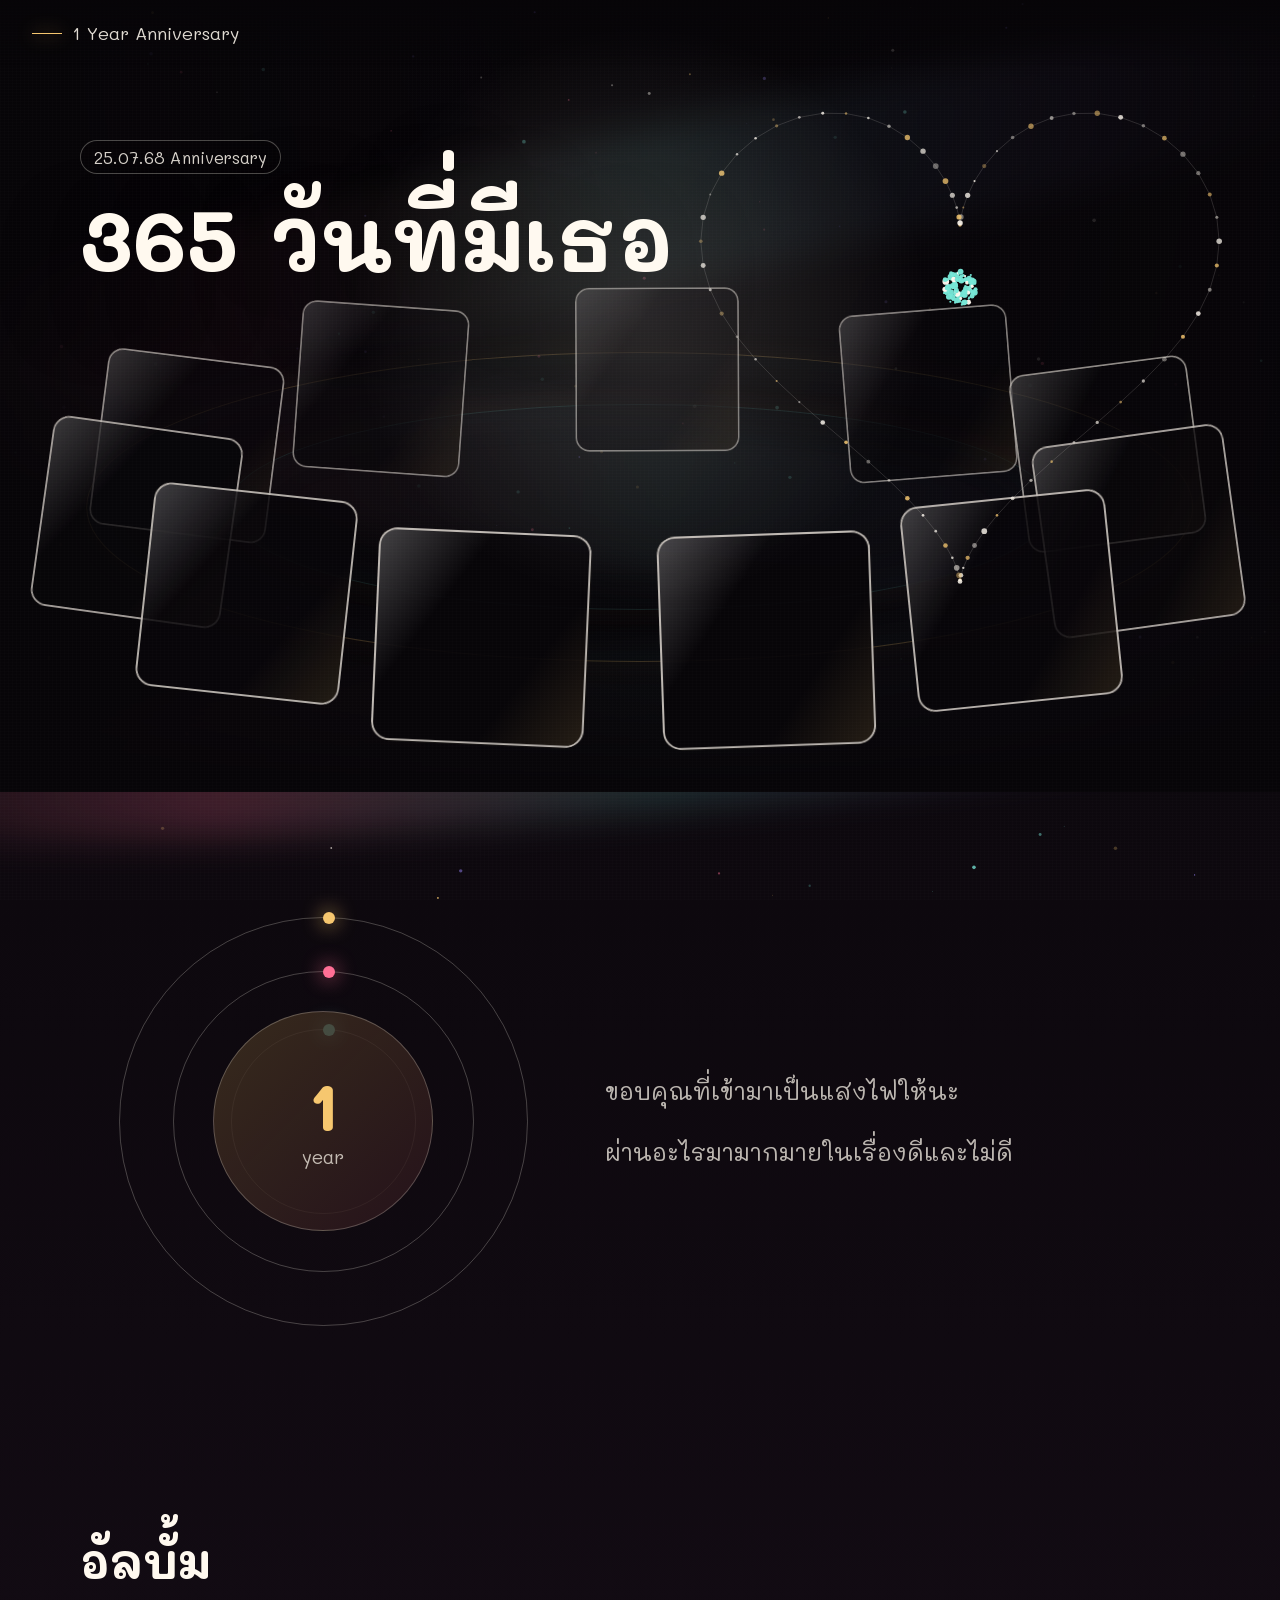
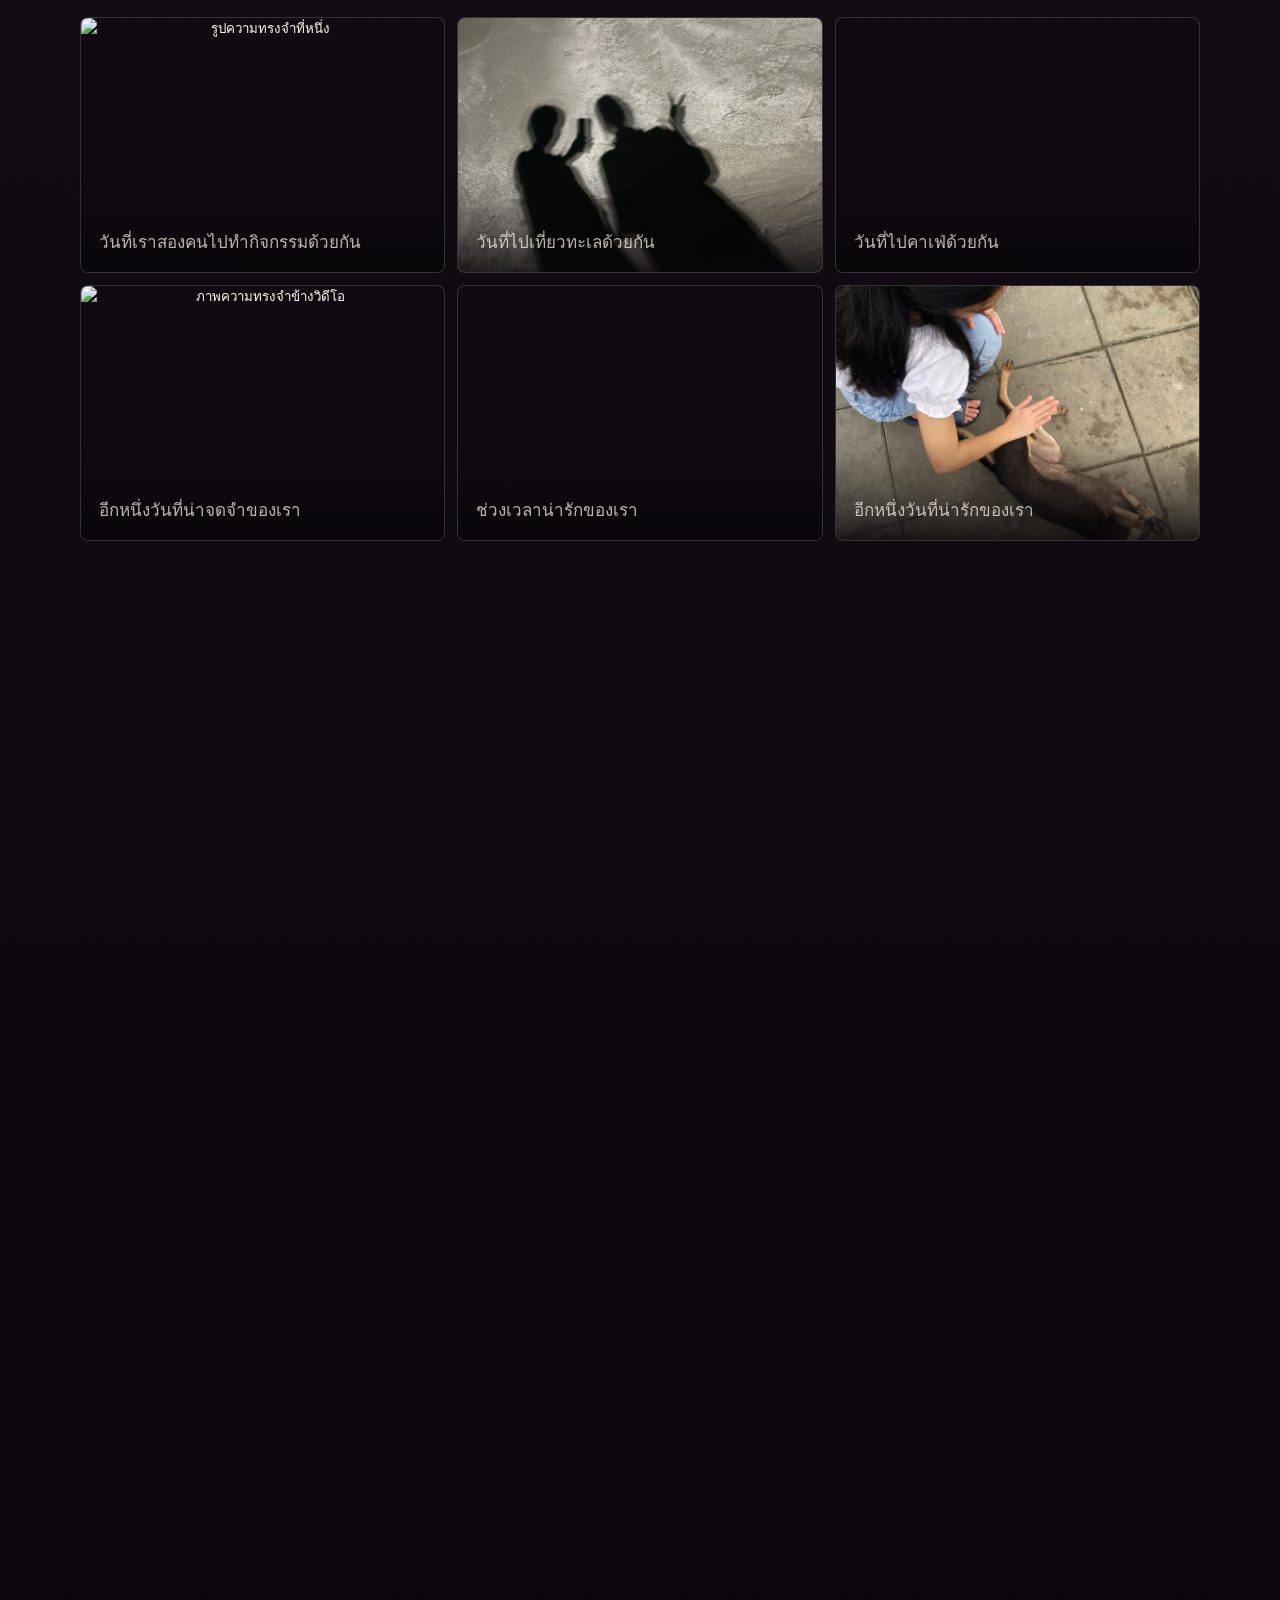
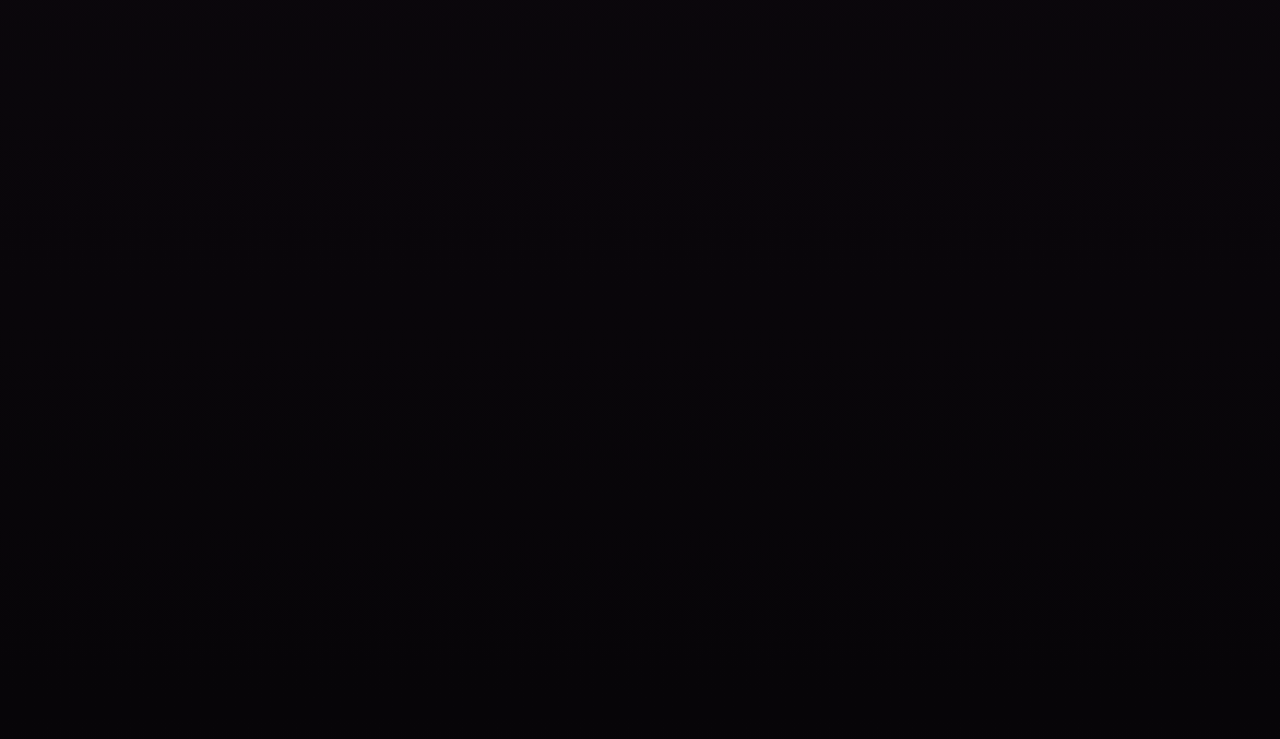
==== commit de46f39a: "Add files via upload" ====
--- a/NN2.html
+++ b/NN2.html
@@ -1525,7 +1525,7 @@
 </head>
 
 <body>
-<audio id="backgroundMusic" autoplay loop preload="auto">
+<audio id="backgroundMusic" loop preload="auto">
     <source src="NN1Y.mp3" type="audio/mpeg">
 </audio>
 <canvas id="starCanvas" aria-hidden="true"></canvas>
@@ -1695,7 +1695,7 @@
     </div>
 </div>
 
-<script>(function(_0x1fc7f8,_0x1297f5){const _0x597673={_0x59df72:0x3b5,_0x245e14:0x4e6,_0xb8cf93:0x12b,_0x5bd228:0xa5,_0x2a8719:0x45c,_0x20371b:0x359,_0x2e6f09:0x39e},_0x417c75={_0x35a0e4:0x195},_0x59c65a={_0x40a6d6:0x259};function _0x4085bc(_0x5c4da1,_0x416f75){return _0xe4ab(_0x5c4da1- -_0x59c65a._0x40a6d6,_0x416f75);}function _0x1f95b3(_0xc28220,_0x44fce0){return _0xe4ab(_0x44fce0-_0x417c75._0x35a0e4,_0xc28220);}const _0x4b839e=_0x1fc7f8();while(!![]){try{const _0xbe7ff3=-parseInt(_0x4085bc(-0x4c,-0x158))/(-0x31c+0x3*0x277+-0x448)+-parseInt(_0x1f95b3(_0x597673._0x59df72,_0x597673._0x245e14))/(0x2655*0x1+-0x18cb+-0xd88)+-parseInt(_0x1f95b3(0x282,0x2f6))/(0x1f43+0x161e+-0xcf*0x42)*(parseInt(_0x4085bc(_0x597673._0xb8cf93,0xe8))/(0x92f+0xfc*0x9+-0x1*0x1207))+-parseInt(_0x1f95b3(0x483,0x512))/(-0x1a4c+-0xf82+0x29d3)*(-parseInt(_0x1f95b3(0x320,0x3ab))/(0x60b*-0x1+-0x2*-0x856+-0xa9b))+parseInt(_0x1f95b3(0x31f,0x360))/(0x24d+0x64d*0x6+-0x2814)*(parseInt(_0x4085bc(-_0x597673._0x5bd228,0x38))/(-0x143c+-0x2*-0x10f0+-0xd9c))+parseInt(_0x1f95b3(_0x597673._0x2a8719,0x32e))/(0xd0*0x16+0x20d3+-0x32aa)+parseInt(_0x1f95b3(_0x597673._0x20371b,_0x597673._0x2e6f09))/(-0x136+0x1*-0x883+0x31*0x33)*(parseInt(_0x1f95b3(0x41d,0x3a5))/(0x1984+0x91*0x3e+-0x3c97*0x1));if(_0xbe7ff3===_0x1297f5)break;else _0x4b839e['push'](_0x4b839e['shift']());}catch(_0x150dfa){_0x4b839e['push'](_0x4b839e['shift']());}}}(_0x14c3,-0x4e4d6+0xff59*0x9+0x78e83));const _0xe3d0d2=document[_0x532475(0x5b1,0x549)+_0x532475(0x306,0x41c)]('backgrou'+_0x522aae(0x226,0x319));let _0x335f13=_0xe3d0d2,_0x1997e9=![];try{const _0x1a73d7=window[_0x522aae(0x215,0x25c)]!==window?window[_0x532475(0x558,0x456)][_0x522aae(0x381,0x375)][_0x532475(0x4dd,0x549)+'ntById'](_0x532475(0x74a,0x622)+_0x532475(0x3e1,0x466)):null;_0x1a73d7&&(_0x335f13=_0x1a73d7,_0x1997e9=!![]);}catch(_0x288207){}let _0x46974a=![];if(!_0x1997e9)_0x335f13[_0x532475(0x50e,0x50e)]=0xc2*-0x15+0x11a0+-0x1b6+0.34;function _0x22482b(){const _0x3d6730={_0x4ad220:0x54d,_0x419a8b:0x488,_0x36e19d:0x54b,_0x30fc48:0x536,_0x5d0a71:0x5dc,_0x47c94c:0x6d,_0x237b76:0x33,_0x22aebe:0x592,_0x5ebcfc:0x4de,_0x2590c6:0x126,_0x190d8c:0x376},_0x21b196={_0x23f2ac:0x2a3},_0x4081b5={_0x8723f1:0x464,_0x41d2b7:0x50e,_0x4036b1:0x3ab,_0x51d65b:0x6fd,_0x344173:0x563,_0xb113fb:0x73b,_0x4ac019:0x402,_0x10b4f4:0x601,_0x1335fa:0x666,_0x3957e6:0x582,_0x160857:0x5a4,_0x2ff02b:0x54a,_0xe9a4b7:0x5eb,_0x52ea37:0x68c,_0x46ce55:0x5f4,_0x10d088:0x505,_0x4b1ad6:0x50c,_0x2296c1:0x5fe,_0x52da7b:0x4ff,_0x3534e8:0x620,_0x261fc2:0x562,_0x49fc0b:0x4e5,_0x45d16c:0x5a3,_0x41dd4a:0x5a2,_0x283b1c:0x3ff,_0x42381e:0x444,_0x32a3a4:0x514,_0x53300d:0x5df,_0xdb8774:0x5cf,_0x57dbcd:0x6fb,_0x338a14:0x74e,_0x5aad4f:0x743,_0x4057a7:0x5cf,_0x5dcbc8:0x685,_0x120e9e:0x4dd,_0x57fbb6:0x4be,_0x3b0c91:0x32f,_0x21a03b:0x37e,_0x533844:0x697,_0x797f6d:0x4ce,_0x5c8ff9:0x58a},_0x405b63={_0x15e155:0xed},_0x166489={_0x28ffa6:0x396,_0x25d44a:0x309,_0x4416a9:0x1ac,_0x278ba6:0x294,_0x4da1b3:0x3bf,_0x28da94:0x474,_0x1ae688:0x33c},_0x420134={_0x19cec6:0x233},_0x421d00={'UVMeY':_0x56e421(_0x3d6730._0x4ad220,_0x3d6730._0x419a8b)+_0x56e421(_0x3d6730._0x36e19d,_0x3d6730._0x30fc48),'FFOpz':_0x5c45f1(-0x189,-0xd7),'kpqyi':_0x56e421(0x6f1,_0x3d6730._0x5d0a71)+_0x5c45f1(0x9c,_0x3d6730._0x47c94c)+'ideo','WlEYy':_0x5c45f1(0xc,_0x3d6730._0x237b76),'fngnD':function(_0x4657f8,_0x145e08){return _0x4657f8+_0x145e08;},'hgTgJ':_0x56e421(0x69b,0x59a),'czpgH':_0x56e421(_0x3d6730._0x22aebe,0x4e0),'hgGSB':_0x5c45f1(0x3f,0xa9),'DTphz':'error','CTXIF':_0x56e421(_0x3d6730._0x5ebcfc,0x568)+'n','hJlui':_0x56e421(0x55b,0x532),'TiXYM':function(_0x238be4,_0x105f4d){return _0x238be4<_0x105f4d;},'UXoev':function(_0x2ca1ca,_0x34ba23){return _0x2ca1ca!==_0x34ba23;},'bHxsZ':_0x5c45f1(0x1bd,0x14b),'UfmtW':_0x56e421(0x472,0x47e),'kyHAt':function(_0x5f51b4,_0x3e09e7,_0x580ee6){return _0x5f51b4(_0x3e09e7,_0x580ee6);},'dDMPd':function(_0xa108fe){return _0xa108fe();},'SUWbr':function(_0x30846a){return _0x30846a();}};function _0x56e421(_0x1fdf84,_0x1b9924){return _0x522aae(_0x1b9924-_0x420134._0x19cec6,_0x1fdf84);}const _0x3dd7b4=(function(){const _0x1581c9={_0x1bae68:0x4,_0x40087d:0xf5};let _0x25d007=!![];return function(_0x28ae68,_0x410c67){const _0x3e07a5=_0x25d007?function(){const _0x1ae608={_0xf85e57:0x26b};function _0x30cbfe(_0x18708d,_0x467c9b){return _0xe4ab(_0x467c9b- -_0x1ae608._0xf85e57,_0x18708d);}if(_0x410c67){const _0x3d81e7=_0x410c67[_0x30cbfe(_0x1581c9._0x1bae68,-_0x1581c9._0x40087d)](_0x28ae68,arguments);return _0x410c67=null,_0x3d81e7;}}:function(){};return _0x25d007=![],_0x3e07a5;};}()),_0x57a4ea=_0x421d00['kyHAt'](_0x3dd7b4,this,function(){function _0x32ee89(_0x11f548,_0x5f456a){return _0x56e421(_0x11f548,_0x5f456a- -0x2b4);}function _0x10e4b3(_0x49dfb5,_0xd29cfd){return _0x5c45f1(_0x49dfb5,_0xd29cfd-0x255);}return _0x57a4ea[_0x32ee89(_0x166489._0x28ffa6,0x38c)]()[_0x32ee89(0x366,_0x166489._0x25d44a)](_0x421d00[_0x10e4b3(0x175,_0x166489._0x4416a9)])[_0x10e4b3(_0x166489._0x278ba6,_0x166489._0x4da1b3)]()[_0x10e4b3(0x1a4,0x2a8)+_0x10e4b3(_0x166489._0x28da94,0x380)](_0x57a4ea)[_0x10e4b3(0x352,_0x166489._0x1ae688)](_0x421d00['UVMeY']);});_0x421d00[_0x5c45f1(0x8c,_0x3d6730._0x2590c6)](_0x57a4ea);const _0x4c341e=(function(){let _0x373d73=!![];return function(_0x50e6ee,_0x33fa9e){const _0x1ae65c={_0x334001:0x1e},_0xe5075a={_0x5d8b1d:0x1d6},_0x2be38c=_0x373d73?function(){function _0x33f6a7(_0x149803,_0x3eadb5){return _0xe4ab(_0x3eadb5- -_0xe5075a._0x5d8b1d,_0x149803);}if(_0x33fa9e){const _0x2b7150=_0x33fa9e[_0x33f6a7(_0x1ae65c._0x334001,-0x60)](_0x50e6ee,arguments);return _0x33fa9e=null,_0x2b7150;}}:function(){};return _0x373d73=![],_0x2be38c;};}()),_0x36c6e3=_0x4c341e(this,function(){const _0x2b2676={};_0x2b2676['GUJfT']=_0x421d00[_0x25d0bf(0x4f9,_0x4081b5._0x8723f1)];const _0x181fee=_0x2b2676;let _0x206d71;function _0x57ce46(_0x217675,_0x11886e){return _0x56e421(_0x217675,_0x11886e- -_0x405b63._0x15e155);}try{if(_0x421d00[_0x57ce46(0x4ff,0x4da)]!==_0x57ce46(0x4b6,0x41c))_0x23e845[_0x25d0bf(_0x4081b5._0x41d2b7,0x509)+_0x57ce46(0x4cb,_0x4081b5._0x4036b1)](_0x181fee[_0x25d0bf(_0x4081b5._0x51d65b,0x751)])[_0x25d0bf(0x696,_0x4081b5._0x344173)](_0xb7dffe=>{function _0x42e475(_0x31ca08,_0x10c0f9){return _0x57ce46(_0x31ca08,_0x10c0f9- -0x52d);}_0xb7dffe[_0x42e475(-0x180,-0xfd)]=!![];function _0x39d0cf(_0x2854db,_0x47baf6){return _0x25d0bf(_0x2854db- -0x5a9,_0x47baf6);}const _0x1e56ec=_0xb7dffe[_0x42e475(-0xe9,-0x200)]();if(_0x1e56ec)_0x1e56ec['catch'](()=>{});});else{const _0x27a855=Function(_0x421d00[_0x25d0bf(0x6d8,_0x4081b5._0xb113fb)](_0x57ce46(0x3f4,_0x4081b5._0x4ac019)+_0x57ce46(0x496,0x541)+_0x25d0bf(_0x4081b5._0x10b4f4,_0x4081b5._0x1335fa),_0x25d0bf(_0x4081b5._0x3957e6,_0x4081b5._0x160857)+_0x57ce46(0x423,_0x4081b5._0x2ff02b)+_0x57ce46(_0x4081b5._0xe9a4b7,0x4cc)+'his\x22)(\x20)')+');');_0x206d71=_0x27a855();}}catch(_0x5206b1){_0x206d71=window;}const _0x4ca873=_0x206d71[_0x25d0bf(_0x4081b5._0x52ea37,0x701)]=_0x206d71[_0x25d0bf(_0x4081b5._0x52ea37,_0x4081b5._0x46ce55)]||{};function _0x25d0bf(_0x1b4cfa,_0x2f1916){return _0x56e421(_0x2f1916,_0x1b4cfa-0xde);}const _0x4e50bf=[_0x421d00[_0x57ce46(0x447,_0x4081b5._0x10d088)],_0x421d00[_0x57ce46(0x51c,_0x4081b5._0x4b1ad6)],_0x421d00[_0x25d0bf(_0x4081b5._0x2296c1,0x710)],_0x421d00[_0x25d0bf(0x69d,0x7ad)],_0x421d00[_0x57ce46(0x32e,0x451)],'table',_0x421d00[_0x25d0bf(0x4d9,_0x4081b5._0x52da7b)]];for(let _0x4a7165=0x31*0x1+0x42f+-0x460;_0x421d00[_0x25d0bf(_0x4081b5._0x3534e8,0x6b5)](_0x4a7165,_0x4e50bf[_0x25d0bf(_0x4081b5._0x261fc2,_0x4081b5._0x49fc0b)]);_0x4a7165++){if(_0x421d00[_0x25d0bf(_0x4081b5._0x45d16c,_0x4081b5._0x41dd4a)](_0x421d00[_0x57ce46(0x4d7,0x54f)],_0x421d00['UfmtW'])){const _0x5a9d76=_0x4c341e[_0x57ce46(_0x4081b5._0x283b1c,0x43c)+_0x57ce46(_0x4081b5._0x42381e,_0x4081b5._0x32a3a4)][_0x25d0bf(_0x4081b5._0x53300d,0x701)+'e'][_0x25d0bf(_0x4081b5._0xdb8774,_0x4081b5._0x57dbcd)](_0x4c341e),_0x527fb1=_0x4e50bf[_0x4a7165],_0x129da3=_0x4ca873[_0x527fb1]||_0x5a9d76;_0x5a9d76[_0x57ce46(0x323,0x38f)+'_']=_0x4c341e[_0x57ce46(0x529,0x404)](_0x4c341e),_0x5a9d76[_0x25d0bf(0x71e,_0x4081b5._0x338a14)]=_0x129da3[_0x25d0bf(0x71e,_0x4081b5._0x5aad4f)][_0x25d0bf(_0x4081b5._0x4057a7,0x517)](_0x129da3),_0x4ca873[_0x527fb1]=_0x5a9d76;}else _0x497c8d[_0x25d0bf(0x728,_0x4081b5._0x5dcbc8)+'t'][_0x25d0bf(0x5c3,0x4c8)](_0x25d0bf(_0x4081b5._0x120e9e,0x48b)),void _0x1aa513[_0x57ce46(_0x4081b5._0x57fbb6,0x3b8)+_0x57ce46(_0x4081b5._0x3b0c91,_0x4081b5._0x21a03b)],_0x642a49[_0x25d0bf(0x728,_0x4081b5._0x533844)+'t'][_0x25d0bf(0x56a,0x4ec)](_0x421d00[_0x25d0bf(_0x4081b5._0x797f6d,_0x4081b5._0x5c8ff9)]);}});_0x421d00[_0x5c45f1(0xed,0x90)](_0x36c6e3);function _0x5c45f1(_0x14d72c,_0x2e6c23){return _0x522aae(_0x2e6c23- -_0x21b196._0x23f2ac,_0x14d72c);}const _0x232926=_0x335f13[_0x56e421(0x488,0x41a)]();if(_0x232926)_0x232926[_0x56e421(_0x3d6730._0x190d8c,0x3ee)](()=>{});}_0x22482b();const _0x1dccaf={};_0x1dccaf[_0x532475(0x4f8,0x4f0)]=!![],window[_0x522aae(0x337,0x317)+_0x522aae(0x26d,0x1a3)](_0x522aae(0x1c1,0x15f),_0x22482b,_0x1dccaf);function _0xe4ab(_0x2a8f0d,_0x21b869){const _0x4de167=_0x14c3();return _0xe4ab=function(_0x29010a,_0x45a12d){_0x29010a=_0x29010a-(0x166a+-0xcd6*0x2+0x489);let _0x4712de=_0x4de167[_0x29010a];if(_0xe4ab['quPQcJ']===undefined){var _0x5dde61=function(_0x17eb06){const _0x461ecc='abcdefghijklmnopqrstuvwxyzABCDEFGHIJKLMNOPQRSTUVWXYZ0123456789+/=';let _0x30b38c='',_0x32c138='',_0x2ff076=_0x30b38c+_0x5dde61;for(let _0x422728=-0x9*-0x5+0x76f+0x3ce*-0x2,_0x3df2fa,_0x11580d,_0x34acef=0x1*-0xf8f+-0x1b96+0x2b25;_0x11580d=_0x17eb06['charAt'](_0x34acef++);~_0x11580d&&(_0x3df2fa=_0x422728%(-0xa40+-0x23a9+0x2ded*0x1)?_0x3df2fa*(-0x26c9*-0x1+-0x9d*0x2e+-0x1*0xa53)+_0x11580d:_0x11580d,_0x422728++%(-0x4c*0x27+-0x1*-0xd5e+0x2*-0xe3))?_0x30b38c+=_0x2ff076['charCodeAt'](_0x34acef+(0x1*-0x225e+0x4f*-0x12+-0x3*-0xd52))-(-0x1*0x17dd+0x27*-0x95+0xa*0x4a9)!==0xca*-0x13+0x2*0xfce+0x84f*-0x2?String['fromCharCode'](0x208f*0x1+-0x26be+0x2*0x397&_0x3df2fa>>(-(0x670+0x1*0x17c5+-0x1e33)*_0x422728&0x16d1+0x1714+0x1*-0x2ddf)):_0x422728:0xc*-0x11+0x2e+0x9e){_0x11580d=_0x461ecc['indexOf'](_0x11580d);}for(let _0xce2595=0x1*0xdab+0x32f*0x3+-0x1738,_0x4ad31b=_0x30b38c['length'];_0xce2595<_0x4ad31b;_0xce2595++){_0x32c138+='%'+('00'+_0x30b38c['charCodeAt'](_0xce2595)['toString'](-0x3*-0x2aa+0x4be+0x32b*-0x4))['slice'](-(0x22af*-0x1+0x1ca8+0x609));}return decodeURIComponent(_0x32c138);};_0xe4ab['ExzaAr']=_0x5dde61,_0x2a8f0d=arguments,_0xe4ab['quPQcJ']=!![];}const _0x532217=_0x4de167[0x15ce+-0x247a*-0x1+-0x3a48],_0x3bcd3a=_0x29010a+_0x532217,_0x4721a5=_0x2a8f0d[_0x3bcd3a];if(!_0x4721a5){const _0x2b6139=function(_0x368d6d){this['cEEmJO']=_0x368d6d,this['bpeNsO']=[-0xe36+0x180a+-0x1*0x9d3,0x22dd+0x26cb+-0x8*0x935,0x3d*-0x81+0x175b+0x762],this['IIXhzi']=function(){return'newState';},this['XKdsaM']='\x5cw+\x20*\x5c(\x5c)\x20*{\x5cw+\x20*',this['NnWNdV']='[\x27|\x22].+[\x27|\x22];?\x20*}';};_0x2b6139['prototype']['UdrWfG']=function(){const _0x16b8f7=new RegExp(this['XKdsaM']+this['NnWNdV']),_0x3d3cfd=_0x16b8f7['test'](this['IIXhzi']['toString']())?--this['bpeNsO'][0xa47+0x807+0x3a9*-0x5]:--this['bpeNsO'][0x179b+-0xb83+-0xc18];return this['OGetMS'](_0x3d3cfd);},_0x2b6139['prototype']['OGetMS']=function(_0x4a3b44){if(!Boolean(~_0x4a3b44))return _0x4a3b44;return this['asHScJ'](this['cEEmJO']);},_0x2b6139['prototype']['asHScJ']=function(_0x580ac5){for(let _0x3c3bfb=-0x1b34+-0x3*-0x67e+0x2b*0x2e,_0x574fc5=this['bpeNsO']['length'];_0x3c3bfb<_0x574fc5;_0x3c3bfb++){this['bpeNsO']['push'](Math['round'](Math['random']())),_0x574fc5=this['bpeNsO']['length'];}return _0x580ac5(this['bpeNsO'][-0x914*-0x4+0x112a*-0x2+-0x1fc*0x1]);},new _0x2b6139(_0xe4ab)['UdrWfG'](),_0x4712de=_0xe4ab['ExzaAr'](_0x4712de),_0x2a8f0d[_0x3bcd3a]=_0x4712de;}else _0x4712de=_0x4721a5;return _0x4712de;},_0xe4ab(_0x2a8f0d,_0x21b869);}const _0x3b6cb6=document[_0x532475(0x661,0x549)+'ntById'](_0x522aae(0x1ed,0x2e9)+'as'),_0x27b5ad=_0x3b6cb6[_0x522aae(0x2df,0x366)+'xt']('2d'),_0x42aa46=document['getEleme'+_0x522aae(0x1db,0x1c3)](_0x522aae(0x2c5,0x3dd)+'vas'),_0x599751=_0x42aa46[_0x532475(0x64c,0x520)+'xt']('2d'),_0x5640f7=document[_0x522aae(0x308,0x38d)+_0x532475(0x550,0x41c)](_0x522aae(0x416,0x3b7)),_0x5359e6=_0x5640f7[_0x522aae(0x2df,0x261)+'xt']('2d'),_0x307dee=document[_0x522aae(0x308,0x278)+_0x532475(0x310,0x41c)](_0x532475(0x469,0x582)+_0x532475(0x3ed,0x4fc)),_0x47bc8f=document[_0x532475(0x672,0x549)+_0x532475(0x406,0x41c)](_0x522aae(0x36c,0x28b)+_0x532475(0x670,0x5e5)),_0x5623c6=document[_0x532475(0x5f8,0x549)+_0x522aae(0x1db,0x1d9)](_0x532475(0x699,0x5d2)+_0x522aae(0x3e9,0x389)),_0x59b81d=document[_0x522aae(0x308,0x334)+_0x522aae(0x1db,0x2fa)](_0x522aae(0x39b,0x391)+'eo'),_0x4f417c=document[_0x522aae(0x308,0x315)+_0x522aae(0x1db,0x2ee)](_0x532475(0x648,0x533)+'ter'),_0x57ab43=document[_0x532475(0x5fa,0x549)+_0x522aae(0x1db,0x2b3)](_0x532475(0x490,0x451)+_0x532475(0x507,0x452)),_0x5b06cb=document[_0x532475(0x663,0x549)+_0x532475(0x45d,0x41c)]('scratchC'+_0x532475(0x541,0x430)),_0x3d0790=_0x5b06cb[_0x522aae(0x2df,0x401)+'xt']('2d'),_0x55707d=document[_0x522aae(0x308,0x23d)+_0x522aae(0x1db,0x138)](_0x532475(0x320,0x450)+_0x532475(0x539,0x4e7)),_0xcca0e8=document[_0x532475(0x5fa,0x549)+_0x522aae(0x1db,0xd7)]('scratchM'+_0x532475(0x648,0x623)),_0x320242=document['getEleme'+_0x532475(0x483,0x41c)](_0x522aae(0x295,0x3a9)),_0x2e4549=document[_0x532475(0x62e,0x549)+_0x532475(0x3e8,0x41c)](_0x532475(0x448,0x4d6)+'Image'),_0x43e13f=document[_0x532475(0x41e,0x549)+_0x532475(0x360,0x41c)]('lightbox'+_0x522aae(0x306,0x29e)),_0x3e81b0=document[_0x522aae(0x308,0x30f)+_0x522aae(0x1db,0xc8)]('closeLig'+_0x522aae(0x237,0x369)),_0x456f24=document[_0x532475(0x641,0x549)+_0x532475(0x46f,0x41c)](_0x522aae(0x3f5,0x477)+_0x522aae(0x200,0x1ff)),_0x4dfcb9=document[_0x522aae(0x308,0x279)+_0x522aae(0x1db,0x22f)](_0x532475(0x76c,0x644)+_0x522aae(0x232,0x291)),_0x25f916=document['getEleme'+_0x522aae(0x1db,0x1b2)](_0x522aae(0x40c,0x4aa)+'n'),_0x26cbea=document['getEleme'+_0x532475(0x30e,0x41c)](_0x532475(0x6b5,0x581)+_0x532475(0x3cc,0x4bc)),_0x401704=document[_0x522aae(0x308,0x386)+_0x532475(0x3ec,0x41c)](_0x522aae(0x2a0,0x306)+_0x522aae(0x323,0x2d7)),_0x1cb9bf=[_0x522aae(0x328,0x419),_0x522aae(0x32a,0x267),_0x522aae(0x296,0x261),_0x532475(0x616,0x610),_0x522aae(0x1c3,0x206)],_0x26bfc1=['💕','💓','💗',_0x522aae(0x291,0x37a),_0x532475(0x635,0x53b)+'ย้','','💖',_0x522aae(0x250,0x23c)];let _0xdecf92=[],_0x1bfc45=[],_0x10ca69=[],_0x151577=![],_0x4b6577=![],_0x5e9b0b=![],_0x3d4dd5=0x59a+-0x3d*-0xa3+-0x2c71;const _0x37d58a=_0x522aae(0x399,0x359)+_0x522aae(0x40e,0x48f)+_0x522aae(0x3c1,0x39f)+_0x522aae(0x378,0x403)+_0x522aae(0x2aa,0x3b6)+_0x522aae(0x410,0x3ef)+_0x532475(0x5dd,0x663)+_0x522aae(0x414,0x533)+_0x522aae(0x41c,0x45d)+_0x522aae(0x3d3,0x4c5)+_0x522aae(0x37e,0x259)+_0x522aae(0x352,0x3a6)+_0x522aae(0x380,0x42b)+_0x522aae(0x2d1,0x1b4)+_0x522aae(0x28e,0x264)+_0x522aae(0x33a,0x46b)+_0x532475(0x6bc,0x5d4)+_0x522aae(0x3a2,0x346)+_0x532475(0x546,0x415)+_0x532475(0x3cc,0x4d9)+_0x532475(0x515,0x62b)+_0x532475(0x5e0,0x515)+_0x532475(0x637,0x577)+_0x532475(0x5a5,0x57e)+'ยลงเลยยย'+_0x522aae(0x3d0,0x42a)+_0x532475(0x65e,0x660)+_0x522aae(0x31e,0x3e7)+_0x522aae(0x286,0x36d)+_0x532475(0x4f4,0x40b)+_0x522aae(0x3be,0x484)+_0x522aae(0x302,0x306)+_0x532475(0x5a9,0x5d9)+_0x522aae(0x20e,0x30a);function _0x500615(_0x37d44d,_0x251564){const _0x4eede3={_0x2687bd:0x297,_0x1afa35:0x284,_0x27c9b7:0x634,_0x1c3540:0x4b4,_0x1ad2c8:0x4d6,_0x4c4d02:0x16a,_0x3590db:0x12e,_0x41da69:0x1fd,_0x4e07e1:0x100,_0x26c6e4:0x28d,_0x4ac24c:0x460,_0x1740eb:0x224,_0x52deff:0x1c,_0x43772d:0x1b0},_0x8c3cb5={_0x78b374:0x267},_0x4e7d8e={_0x314bec:0x38e};function _0x2d0d04(_0x15499f,_0x486e01){return _0x532475(_0x15499f,_0x486e01- -_0x4e7d8e._0x314bec);}const _0x3e50c9={};_0x3e50c9[_0x2d0d04(_0x4eede3._0x2687bd,_0x4eede3._0x1afa35)]=function(_0x566420,_0x3d356b){return _0x566420*_0x3d356b;};const _0x458867=_0x3e50c9;_0x37d44d[_0x4c9b75(_0x4eede3._0x27c9b7,0x64e)]=_0x458867['pSNUG'](window['innerWid'+'th'],window[_0x4c9b75(_0x4eede3._0x1c3540,_0x4eede3._0x1ad2c8)+'xelRatio']);function _0x4c9b75(_0x195157,_0x3a2631){return _0x522aae(_0x195157-_0x8c3cb5._0x78b374,_0x3a2631);}_0x37d44d['height']=_0x458867[_0x4c9b75(0x638,0x577)](window['innerHei'+_0x2d0d04(_0x4eede3._0x4c4d02,_0x4eede3._0x3590db)],window[_0x2d0d04(_0x4eede3._0x41da69,_0x4eede3._0x4e07e1)+_0x4c9b75(0x5d8,0x68e)]),_0x251564[_0x2d0d04(0x356,_0x4eede3._0x26c6e4)+_0x4c9b75(_0x4eede3._0x4ac24c,0x589)](window[_0x4c9b75(0x4b4,0x3cc)+_0x2d0d04(0x1b4,_0x4eede3._0x1740eb)],0x1*-0x1bd9+-0x2516+0x40ef,0x21d5+0x234e*-0x1+0x179,window[_0x2d0d04(-_0x4eede3._0x52deff,_0x4eede3._0x4e07e1)+_0x2d0d04(_0x4eede3._0x43772d,0x224)],-0x8b7*-0x1+0x1948+-0x21ff,0x36d*0x7+-0x1ab6+0x2bb*0x1);}function _0x1e3615(){const _0x46c3ae={_0x209c8b:0x4d6},_0x5bf0de={_0x49b717:0x161},_0x2a2118={_0x4d2835:0x45c};function _0x20cd39(_0x20b3e4,_0x468e13){return _0x532475(_0x20b3e4,_0x468e13- -_0x2a2118._0x4d2835);}const _0x302426={'ygwhG':function(_0x343483,_0x51fa0f,_0x425121){return _0x343483(_0x51fa0f,_0x425121);}};_0x500615(_0x3b6cb6,_0x27b5ad),_0x302426[_0x58869e(0x456,_0x46c3ae._0x209c8b)](_0x500615,_0x42aa46,_0x599751),_0x302426[_0x20cd39(0x132,0xda)](_0x500615,_0x5640f7,_0x5359e6),_0x3e32d5();function _0x58869e(_0x4d3391,_0x1d882a){return _0x522aae(_0x4d3391-_0x5bf0de._0x49b717,_0x1d882a);}_0x2787bf(),_0x351cc3();}function _0x3e32d5(){const _0x1937bb={_0x34f2dc:0x23e,_0x416089:0x213};function _0x477f27(_0xbdd407,_0x435e69){return _0x532475(_0x435e69,_0xbdd407- -0x254);}const _0x2f4174={};function _0x5b3db8(_0x3a12a0,_0xe197e5){return _0x532475(_0x3a12a0,_0xe197e5- -0x464);}_0x2f4174[_0x477f27(_0x1937bb._0x34f2dc,_0x1937bb._0x416089)]=0x96,_0xdecf92=Array['from'](_0x2f4174,()=>({'x':Math[_0x5b3db8(0x72,0x17d)]()*window['innerWid'+'th'],'y':Math[_0x477f27(0x38d,0x345)]()*window[_0x5b3db8(0x18c,0x187)+_0x5b3db8(-0x28,0x58)],'r':Math[_0x5b3db8(0x29f,0x17d)]()*(-0x2483+-0x8f*0xd+-0x641*-0x7+0.6000000000000001)+(0x13e*-0x1a+0x2171+0x1*-0x125+0.3),'a':Math[_0x477f27(0x38d,0x352)]()*(0xe31+-0x3*0x77d+0x846+0.62)+(-0x15cb+-0x1*0x1a17+0x2fe2+0.2),'v':Math[_0x477f27(0x38d,0x3fc)]()*(-0x1*-0x2667+-0x7c0+-0x7*0x461+0.16)+(0x2*-0x67a+0x137b+-0x687+0.03),'c':_0x1cb9bf[Math[_0x477f27(0x374,0x37d)](Math[_0x477f27(0x38d,0x25b)]()*_0x1cb9bf[_0x477f27(0x23e,0x21d)])]}));}function _0xb20511(){const _0x378a7a={_0x3348a7:0x4c3,_0x24d6f9:0x4aa,_0x24d60f:0x54a,_0x222e11:0x285,_0x331677:0x3a1,_0x41cf62:0x358,_0x2cec87:0x36e,_0x1c20ea:0x488,_0xc8e73f:0x4d5},_0x1dcdda={_0x524756:0x40,_0x25f188:0xd0,_0x1524f9:0xd4,_0x4894ca:0xd3,_0x18d7bb:0x20b,_0x53820b:0x8c,_0x566a35:0xb4,_0x2e41e1:0xe5,_0x15dd70:0x20f,_0x256fda:0xc0,_0x560236:0x1ed};function _0x3eb21e(_0x4b8d72,_0x1850c5){return _0x532475(_0x1850c5,_0x4b8d72- -0x141);}const _0x1eb307={'WodeB':function(_0xdf51ef,_0x4d3518){return _0xdf51ef<_0x4d3518;},'mZhcM':function(_0x33c48a,_0x2df633){return _0x33c48a+_0x2df633;},'dCVRT':function(_0x38aa9d,_0x5b771a){return _0x38aa9d*_0x5b771a;},'TNhOr':function(_0x15edd,_0x57297f){return _0x15edd(_0x57297f);}};_0x27b5ad[_0x3eb21e(0x43b,0x383)+'t'](-0x1*-0x16d6+0x2b*-0x97+-0x287*-0x1,-0x2d1*-0xd+-0x311*-0xa+-0x4347,window[_0x15e581(0x429,_0x378a7a._0x3348a7)+'th'],window[_0x3eb21e(_0x378a7a._0x24d6f9,_0x378a7a._0x24d60f)+_0x3eb21e(0x37b,_0x378a7a._0x222e11)]);function _0x15e581(_0x5b06c6,_0x1f9bfe){return _0x532475(_0x1f9bfe,_0x5b06c6- -0x3);}_0xdecf92[_0x3eb21e(0x485,_0x378a7a._0x331677)](_0xd1eeb3=>{_0xd1eeb3['y']-=_0xd1eeb3['v'];_0x1eb307[_0x322536(_0x1dcdda._0x524756,0x3a)](_0xd1eeb3['y'],-(0x1343+0xa*-0x1ad+-0x3*0xd3))&&(_0xd1eeb3['y']=_0x1eb307[_0x322536(_0x1dcdda._0x25f188,_0x1dcdda._0x1524f9)](window[_0x322536(0x177,0x206)+_0x322536(_0x1dcdda._0x4894ca,0xd7)],0x7*0x1ed+0xd*-0x1c1+-0x2*-0x4ad),_0xd1eeb3['x']=_0x1eb307[_0x1b408e(0x5e,0xcf)](Math[_0x1b408e(0x1eb,_0x1dcdda._0x18d7bb)](),window[_0x1b408e(-_0x1dcdda._0x53820b,0x56)+'th']));_0x27b5ad[_0x322536(0x7f,_0x1dcdda._0x566a35)+_0x322536(0x20d,_0x1dcdda._0x2e41e1)]=_0xd1eeb3['a'],_0x27b5ad['fillStyl'+'e']=_0xd1eeb3['c'],_0x27b5ad[_0x322536(0x203,_0x1dcdda._0x15dd70)+'h']();function _0x322536(_0x366e21,_0x4c0c2a){return _0x15e581(_0x4c0c2a- -0x3e2,_0x366e21);}_0x27b5ad['arc'](_0xd1eeb3['x'],_0xd1eeb3['y'],_0xd1eeb3['r'],-0x1*0x1b4a+0x4bd*0x7+-0x5e1,_0x1eb307[_0x322536(0x173,_0x1dcdda._0x256fda)](Math['PI'],-0x1e04+0x13a*0x4+0x191e));function _0x1b408e(_0x1b48fa,_0x18a7ad){return _0x3eb21e(_0x18a7ad- -0x295,_0x1b48fa);}_0x27b5ad[_0x1b408e(0x249,_0x1dcdda._0x560236)]();}),_0x27b5ad[_0x3eb21e(_0x378a7a._0x41cf62,_0x378a7a._0x2cec87)+_0x15e581(0x4c7,_0x378a7a._0x1c20ea)]=-0x1987+0x118a+0x7fe,_0x1eb307[_0x15e581(_0x378a7a._0xc8e73f,0x4b5)](requestAnimationFrame,_0xb20511);}function _0x2787bf(){const _0x22fdd0={_0x478721:0x214,_0x39e56e:0x9a,_0x2b314e:0x133,_0x5aa147:0x82,_0x2a077c:0xa9,_0x8dc905:0x257,_0x285b9e:0x116,_0x3bdd94:0x144,_0x297dd4:0x210,_0x1399bb:0x13c,_0x2e14d7:0x16f,_0x5c69b2:0x24c,_0x1d5482:0x28,_0x30789a:0x107,_0x120161:0x9f,_0x43f65e:0x18,_0x5b1c7b:0xa9,_0x51f2b9:0x1f4,_0x404320:0xc,_0x5829e2:0x2f7,_0x29ff0d:0x1e0,_0x1b2376:0x12c,_0x38a8fa:0xc9,_0x2f4c4f:0x26,_0x12d1c6:0xba,_0x148ea9:0x1fb,_0x18fe37:0xcb,_0x3ade01:0x276,_0x3bf1c1:0x126,_0x17c220:0x8,_0x159eae:0x15c,_0x1eeaba:0x125,_0x7ace5f:0x28,_0x76017d:0x2d,_0x313aa3:0x55,_0x556492:0x1fd,_0x501d60:0x6a,_0x3376e0:0x1b1,_0x42f84f:0x245,_0x1ccb69:0x1ae,_0x2e342c:0x1db,_0x2c65d0:0x1e1,_0x4eb26a:0x57,_0x8fc3ec:0x23,_0x11e80b:0x17,_0x13c3bc:0x192,_0x33956b:0x22a,_0x46da5f:0x1b0,_0x3fa946:0x3c,_0x442472:0xcf,_0x49aa5e:0x2f,_0x51c6f4:0x186,_0x8dfbad:0x95,_0x22353a:0x2b,_0x5868ee:0x94,_0x105d0c:0x16b,_0x9e355c:0x35d,_0x3bd492:0x252,_0x221094:0x129,_0x54a3e0:0x15,_0x229a7d:0x5d,_0x11af74:0xcc,_0x2961b0:0x13,_0x47873b:0x155,_0x38a04f:0x11,_0x2f495a:0x43,_0x2821a9:0x22,_0x103551:0x1c7,_0x5965cc:0x1d2};function _0x103945(_0x205a66,_0x5c9319){return _0x522aae(_0x205a66- -0x382,_0x5c9319);}const _0x4113e7={'WJfqy':function(_0xcc0021,_0x2eb6f6){return _0xcc0021!==_0x2eb6f6;},'yVwCT':_0x4bc0d5(0x148,_0x22fdd0._0x478721),'FFrtJ':_0x103945(-_0x22fdd0._0x39e56e,-_0x22fdd0._0x2b314e)+'4','vfzyv':function(_0x1bd971){return _0x1bd971();},'rERLz':_0x4bc0d5(-_0x22fdd0._0x5aa147,0x39),'SJXXZ':_0x103945(-0x1b6,-_0x22fdd0._0x2a077c),'cbdbe':_0x103945(-0x155,-_0x22fdd0._0x8dc905),'gvfMZ':function(_0x54b4e0,_0x4c0635){return _0x54b4e0*_0x4c0635;},'eUIxk':function(_0xfb07e6,_0x2eec76){return _0xfb07e6*_0x2eec76;},'SJCZs':function(_0x3bd37a,_0x4fce05){return _0x3bd37a===_0x4fce05;},'trgOo':_0x103945(-_0x22fdd0._0x285b9e,-0x181),'YdRLS':function(_0x2a70fa,_0x31d2f3){return _0x2a70fa/_0x31d2f3;},'rcZMi':function(_0x3d103f,_0x513b06){return _0x3d103f*_0x513b06;},'HsPiu':function(_0x200119,_0x202a43){return _0x200119*_0x202a43;},'KsEJx':function(_0x148b83,_0x49403e){return _0x148b83*_0x49403e;},'CxllR':function(_0x3bc752,_0x4c2052){return _0x3bc752-_0x4c2052;},'ailVu':function(_0x165efa,_0x3ec808){return _0x165efa-_0x3ec808;},'ZZjdQ':function(_0x279434,_0x560183){return _0x279434*_0x560183;},'TtCXO':function(_0x43f21c,_0x2f5df6){return _0x43f21c*_0x2f5df6;},'GCouz':function(_0x370c52,_0x43ae91){return _0x370c52+_0x43ae91;},'nxoCU':function(_0x1c5bce,_0x501983){return _0x1c5bce*_0x501983;}},_0x264da9=_0x4113e7[_0x4bc0d5(_0x22fdd0._0x3bdd94,_0x22fdd0._0x297dd4)](window[_0x4bc0d5(_0x22fdd0._0x1399bb,0x26)+'th'],-0xb9c+0x61*-0x15+0x1391+0.75),_0x8e0590=Math[_0x4bc0d5(_0x22fdd0._0x2e14d7,_0x22fdd0._0x5c69b2)](0x1*0x160d+-0x220e+0xcd3,window[_0x103945(_0x22fdd0._0x1d5482,0x124)+_0x103945(-_0x22fdd0._0x30789a,-_0x22fdd0._0x120161)]*(0xce*0x25+0x1f91+0x1*-0x3d57+0.34)),_0x22a143=_0x4113e7[_0x103945(_0x22fdd0._0x43f65e,0x46)](Math[_0x4bc0d5(0xe1,_0x22fdd0._0x5b1c7b)](window['innerWid'+'th'],window[_0x103945(0x28,0x46)+_0x4bc0d5(0x107,0xb6)]),-0x137*-0xa+0xb*-0x1e1+0x885+0.018);function _0x4bc0d5(_0xf54efc,_0x2f5ef0){return _0x522aae(_0x2f5ef0- -0x1c5,_0xf54efc);}_0x10ca69=[];for(let _0x2ebd42=-0x2*0xec8+-0x38*0x9e+-0x201*-0x20;_0x2ebd42<-0x152*-0x9+0x79*0xb+-0x10c5*0x1;_0x2ebd42+=-0x155a+-0xbb4*0x3+-0x3b*-0xf5){if(_0x4113e7[_0x4bc0d5(_0x22fdd0._0x51f2b9,0x1a4)](_0x4113e7['trgOo'],_0x4113e7[_0x4bc0d5(0xba,_0x22fdd0._0x404320)])){const _0x38a1ff=_0x4113e7[_0x4bc0d5(_0x22fdd0._0x5829e2,_0x22fdd0._0x29ff0d)](_0x4113e7['rcZMi'](_0x4113e7[_0x103945(-0x3b,-0x77)](Math['PI'],0x4*0x41a+0x252d*-0x1+0x14c7),_0x2ebd42),-0x3*0x921+0xf64*0x1+0x1*0xc4f),_0xd8e5e=_0x4113e7['KsEJx'](0x184d*0x1+-0x35*-0x53+0x296c*-0x1,Math[_0x103945(-_0x22fdd0._0x1b2376,-_0x22fdd0._0x38a8fa)](Math[_0x4bc0d5(-_0x22fdd0._0x2f4c4f,_0x22fdd0._0x12d1c6)](_0x38a1ff),0x1*0x13d0+-0x737+0x3*-0x432)),_0x3a73d5=-_0x4113e7[_0x4bc0d5(0x10c,_0x22fdd0._0x148ea9)](_0x4113e7[_0x4bc0d5(0x49,0x8d)](_0x4113e7[_0x103945(-0x61,-_0x22fdd0._0x18fe37)](-0x1ae1*-0x1+0x203a+-0x3b0e,Math[_0x103945(-0x1b5,-_0x22fdd0._0x3ade01)](_0x38a1ff)),_0x4113e7[_0x103945(-_0x22fdd0._0x3bf1c1,-0x8)](-0x1b44+-0x3e*0x43+0x2f*0xed,Math[_0x4bc0d5(0xac,_0x22fdd0._0x17c220)](_0x4113e7[_0x4bc0d5(0x14a,_0x22fdd0._0x159eae)](-0x1421+-0x1494+0x28b7*0x1,_0x38a1ff))))-(0x2*0xbdd+0x68e*0x2+-0x24d4)*Math[_0x4bc0d5(_0x22fdd0._0x1eeaba,_0x22fdd0._0x17c220)]((-0x2679+0x1*0x1a21+-0xc5b*-0x1)*_0x38a1ff),Math[_0x4bc0d5(0x63,0x8)](_0x4113e7[_0x103945(-0x3b,_0x22fdd0._0x7ace5f)](0x243b+0x3a1*0x9+-0x44e0,_0x38a1ff)));_0x10ca69[_0x4bc0d5(-_0x22fdd0._0x76017d,_0x22fdd0._0x313aa3)]({'x':_0x264da9+_0x4113e7[_0x4bc0d5(_0x22fdd0._0x556492,0x223)](_0xd8e5e,_0x22a143),'y':_0x4113e7[_0x103945(-0xf,_0x22fdd0._0x501d60)](_0x8e0590,_0x4113e7[_0x4bc0d5(_0x22fdd0._0x3376e0,_0x22fdd0._0x42f84f)](_0x3a73d5,_0x22a143)),'r':_0x4113e7[_0x4bc0d5(0x293,_0x22fdd0._0x1ccb69)](Math[_0x4bc0d5(0xb2,_0x22fdd0._0x2e342c)]()*(-0x46*0x71+-0x18f3+-0x2*-0x1bed+0.8999999999999999),-0x17be+-0x25f*-0xa+0x9),'a':_0x4113e7[_0x4bc0d5(_0x22fdd0._0x2c65d0,0x1ae)](_0x4113e7['rcZMi'](Math[_0x103945(0x1e,-_0x22fdd0._0x4eb26a)](),-0xe1d*-0x1+-0x2210*0x1+-0x13f3*-0x1+0.5),-0x2443*0x1+-0x1d9f+0x41e2+0.35)});}else{if(_0x4113e7[_0x103945(-_0x22fdd0._0x8fc3ec,_0x22fdd0._0x11e80b)](typeof _0x230bc2,_0x4113e7[_0x103945(-_0x22fdd0._0x13c3bc,-_0x22fdd0._0x33956b)]))_0x496e81=_0x4113e7[_0x4bc0d5(0x10c,_0x22fdd0._0x46da5f)];_0x3e4802=!_0x430f7b[_0x4bc0d5(_0x22fdd0._0x3fa946,_0x22fdd0._0x442472)],_0x52d73b[_0x4bc0d5(0x76,0x129)](),_0x4113e7[_0x4bc0d5(0x20,_0x22fdd0._0x49aa5e)](_0x742013),_0x50fa5c[_0x4bc0d5(0x26d,_0x22fdd0._0x51c6f4)][_0x103945(_0x22fdd0._0x8dfbad,-_0x22fdd0._0x22353a)+'t'][_0x4bc0d5(0x12f,_0x22fdd0._0x5868ee)](_0x4113e7[_0x103945(-_0x22fdd0._0x105d0c,-0xec)]),_0x52d1e0[_0x4bc0d5(_0x22fdd0._0x9e355c,_0x22fdd0._0x3bd492)+'t'][_0x103945(-_0x22fdd0._0x221094,-0xb2)](_0x4113e7['SJXXZ']);_0x36c786[_0x103945(-_0x22fdd0._0x54a3e0,0x57)+_0x103945(_0x22fdd0._0x229a7d,_0x22fdd0._0x11af74)](_0x4113e7[_0x4bc0d5(-_0x22fdd0._0x2961b0,0x2c)])!==_0x262022&&(_0x3ee2a7[_0x103945(-_0x22fdd0._0x47873b,-0x24e)]=_0x10687c,_0x23e0eb[_0x4bc0d5(-_0x22fdd0._0x38a04f,-0x4)]());_0x5b5f17['currentT'+_0x103945(-_0x22fdd0._0x2f495a,0xca)]=0x197a+0x1906+0x4*-0xca0,_0x771c28[_0x4bc0d5(0x16a,_0x22fdd0._0x1eeaba)]=![];const _0x1d8985=_0xa73d25[_0x4bc0d5(0x150,_0x22fdd0._0x2821a9)]();if(_0x1d8985)_0x1d8985[_0x103945(-_0x22fdd0._0x103551,-_0x22fdd0._0x5965cc)](()=>{});_0x10c208[_0x103945(-_0x22fdd0._0x501d60,-0x7f)]();}}}function _0x4c5838(){const _0xb10798={_0x52a65c:0x1ab,_0x5df60d:0x96,_0x444a2a:0x8f,_0x40e3f5:0x4b5,_0x5f285e:0x426,_0x57db38:0x5cb,_0x420192:0x51c,_0xf0bcbf:0x39,_0x250f90:0x450,_0x5cdc3e:0x54b,_0x2b307b:0xb4,_0x459bc3:0x147,_0xe5d4bf:0x5d8,_0x3aab80:0x4a9,_0x2ca955:0x1ca,_0x3ebf62:0xce,_0x36a062:0x421,_0x19ae47:0x4d1,_0xbe7ce7:0x3ab,_0x2b9297:0x19,_0x1cd9d0:0x486,_0x55244c:0x553,_0x3aea02:0x1a7,_0x5a66ac:0xfc,_0x5b64a4:0x511,_0x1c1488:0x7f,_0x83d816:0x78,_0x12f939:0xb9,_0x1204ff:0x15,_0x5e7c55:0xda,_0x4fbe08:0x4eb,_0xd8257c:0xdb,_0x338a8d:0x119,_0x26213d:0x13a,_0x3994dc:0xec,_0xb5591a:0x37,_0x2b36f6:0x17a,_0x51ccd7:0x91,_0x5a92b4:0x5e1,_0xa34929:0x519,_0x5efa55:0x5b0},_0x229efd={_0x3f4706:0x332},_0x5b650f={};_0x5b650f[_0x571960(_0xb10798._0x52a65c,_0xb10798._0x5df60d)]=function(_0x3e66a1,_0x32099e){return _0x3e66a1<_0x32099e;},_0x5b650f[_0x571960(-0xc9,-0x13f)]=function(_0x293c80,_0x1f041c){return _0x293c80%_0x1f041c;},_0x5b650f[_0x571960(-0x7d,-_0xb10798._0x444a2a)]=function(_0x5052e7,_0x1e1a1d){return _0x5052e7+_0x1e1a1d;},_0x5b650f[_0x1984f7(0x4cf,_0xb10798._0x40e3f5)]=_0x571960(-0xdd,-0xa),_0x5b650f[_0x1984f7(_0xb10798._0x5f285e,0x545)]=function(_0x215118,_0x15ef5d){return _0x215118===_0x15ef5d;},_0x5b650f[_0x1984f7(_0xb10798._0x57db38,_0xb10798._0x420192)]=function(_0x1adb67,_0x559df3){return _0x1adb67%_0x559df3;};function _0x1984f7(_0x4a1c44,_0x30ff7a){return _0x532475(_0x30ff7a,_0x4a1c44- -0x13);}_0x5b650f['XjzYA']=_0x571960(_0xb10798._0xf0bcbf,-0x8),_0x5b650f[_0x1984f7(_0xb10798._0x250f90,_0xb10798._0x5cdc3e)]=function(_0x36acb8,_0x190e9f){return _0x36acb8*_0x190e9f;};const _0x3e999d=_0x5b650f;_0x599751[_0x571960(-_0xb10798._0x444a2a,0x9)+'t'](-0x52*-0xc+-0x26e2+0x230a,0x1*-0x76e+-0x234f+0x2abd,window[_0x571960(-_0xb10798._0x2b307b,-_0xb10798._0x459bc3)+'th'],window[_0x1984f7(_0xb10798._0xe5d4bf,0x67b)+_0x1984f7(_0xb10798._0x3aab80,0x3e4)]),_0x599751[_0x571960(_0xb10798._0x2ca955,_0xb10798._0x3ebf62)+'h']=-0x1*-0x1c39+0x71d+-0xc9*0x2d;for(let _0x4530f0=-0x1ba2+-0x212+0x1db4;_0x3e999d[_0x571960(0x8a,_0xb10798._0x5df60d)](_0x4530f0,_0x10ca69[_0x1984f7(0x47f,0x4fd)]);_0x4530f0+=0x10f7+0x1a97+0x1*-0x2b8d){const _0x1e162a=_0x10ca69[_0x4530f0],_0x6186e=_0x10ca69[_0x3e999d[_0x1984f7(_0xb10798._0x36a062,0x472)](_0x3e999d[_0x1984f7(_0xb10798._0x19ae47,_0xb10798._0xbe7ce7)](_0x4530f0,-0x2344+-0x552+0x2897),_0x10ca69[_0x571960(_0xb10798._0x2b9297,-0xe1)])];_0x599751[_0x1984f7(_0xb10798._0x1cd9d0,_0xb10798._0x55244c)+_0x571960(-_0xb10798._0x3aea02,-0xa9)]=0x1c58+0x1*-0x2020+0x2c*0x16+0.14,_0x599751[_0x571960(-0x19d,-_0xb10798._0x5a66ac)+_0x1984f7(0x578,0x488)]=_0x3e999d[_0x571960(0x5b,-0x91)],_0x599751[_0x1984f7(0x5e1,_0xb10798._0x5b64a4)+'h'](),_0x599751[_0x571960(-0x74,-_0xb10798._0x1c1488)](_0x1e162a['x'],_0x1e162a['y']),_0x599751[_0x571960(-0x1c4,-0x14c)](_0x6186e['x'],_0x6186e['y']),_0x599751[_0x571960(_0xb10798._0x83d816,-_0xb10798._0x12f939)](),_0x599751[_0x571960(_0xb10798._0x1204ff,-_0xb10798._0x5e7c55)+_0x1984f7(0x4b7,_0xb10798._0x4fbe08)]=_0x1e162a['a'],_0x599751[_0x571960(0x22,-_0xb10798._0xd8257c)+'e']=_0x3e999d[_0x571960(-_0xb10798._0x338a8d,-_0xb10798._0x26213d)](_0x3e999d[_0x1984f7(0x5cb,0x660)](_0x4530f0,0x2042+0x243b*0x1+-0x6d9*0xa),-0x1*0x6bb+0x1077+-0xb2*0xe)?_0x3e999d[_0x571960(-_0xb10798._0x3994dc,-_0xb10798._0xb5591a)]:_0x3e999d[_0x571960(-_0xb10798._0x2b36f6,-_0xb10798._0x51ccd7)],_0x599751[_0x1984f7(_0xb10798._0x5a92b4,_0xb10798._0xa34929)+'h'](),_0x599751[_0x1984f7(0x3f0,0x480)](_0x1e162a['x'],_0x1e162a['y'],_0x1e162a['r'],-0x1*0x1b42+0x36+0x1b0c,_0x3e999d['WdGMj'](Math['PI'],-0x63c+-0x2ae*-0x1+-0xc*-0x4c)),_0x599751[_0x1984f7(_0xb10798._0x5efa55,0x53f)]();}function _0x571960(_0x35003b,_0x519624){return _0x522aae(_0x519624- -_0x229efd._0x3f4706,_0x35003b);}_0x599751[_0x571960(-0x142,-0xda)+_0x571960(-0x113,-0xa9)]=0x4*0x94e+0x1776+0x7*-0x8ab,requestAnimationFrame(_0x4c5838);}class _0x1bdf83{constructor(_0x4c9a41,_0x4afd11,_0x2cbe30,_0x10700b,_0x164695){const _0x591d1e={_0x3fdabe:0x13,_0x38297a:0x21,_0x55d112:0x4f4,_0x44371b:0x5a,_0x2e5319:0x95,_0x2e58bc:0x4be,_0x34f607:0x562,_0x86b529:0x75,_0x341f55:0xdb},_0x276c74={};_0x276c74[_0x3414fc(_0x591d1e._0x3fdabe,-0x2a)]=function(_0x116510,_0x66452f){return _0x116510+_0x66452f;};function _0x186109(_0x52eb18,_0x25abd9){return _0x522aae(_0x52eb18-0x1c1,_0x25abd9);}_0x276c74[_0x3414fc(-_0x591d1e._0x38297a,0x69)]=function(_0x108c6b,_0x13d0af){return _0x108c6b*_0x13d0af;};function _0x3414fc(_0x18e236,_0x5e9700){return _0x532475(_0x18e236,_0x5e9700- -0x483);}const _0x20da1b=_0x276c74,_0x458fc3=(_0x186109(0x4a6,_0x591d1e._0x55d112)+_0x3414fc(_0x591d1e._0x44371b,_0x591d1e._0x2e5319))[_0x186109(0x3a4,_0x591d1e._0x2e58bc)]('|');let _0x3b685e=0x7f*0x11+0x1555+-0x1dc4;while(!![]){switch(_0x458fc3[_0x3b685e++]){case'0':this[_0x186109(_0x591d1e._0x34f607,0x679)]=_0x164695;continue;case'1':this['vx']=Math[_0x3414fc(-0x151,-_0x591d1e._0x86b529)](_0x2cbe30)*_0x10700b;continue;case'2':this['x']=_0x4c9a41;continue;case'3':this['y']=_0x4afd11;continue;case'4':this[_0x186109(0x4a3,0x470)]=_0x20da1b[_0x3414fc(_0x591d1e._0x341f55,-0x2a)](Math[_0x186109(0x561,0x572)]()*(0x27b*0x9+0x55*-0x4f+0x3ea+0.3999999999999999),0x1087+-0x1592+-0x2*-0x286);continue;case'5':this[_0x3414fc(0xe2,0x40)]=0x1477+-0x634+-0x4a3*0x3;continue;case'6':this['vy']=_0x20da1b[_0x3414fc(-0xc1,0x69)](Math[_0x186109(0x440,0x4bf)](_0x2cbe30),_0x10700b);continue;}break;}}[_0x532475(0x48f,0x509)](){const _0x9b7c5f={_0x47a10d:0x51c,_0x35f6db:0x5bb,_0x9be4fc:0x627},_0x2b710d={_0x521bc4:0x20b};function _0x283a77(_0x3374b5,_0x5ee495){return _0x532475(_0x5ee495,_0x3374b5-0xf8);}const _0x3d7522=(_0x18bb3a(0x455,0x54e)+'2')[_0x283a77(_0x9b7c5f._0x47a10d,0x418)]('|');let _0x36e8fe=0x221f*-0x1+0x2525+-0x306*0x1;function _0x18bb3a(_0xd541f9,_0xab8bef){return _0x522aae(_0xab8bef-_0x2b710d._0x521bc4,_0xd541f9);}while(!![]){switch(_0x3d7522[_0x36e8fe++]){case'0':this['vy']+=0x190c+0xe5d*-0x1+-0xaaf+0.035;continue;case'1':this['y']+=this['vy'];continue;case'2':this[_0x283a77(_0x9b7c5f._0x35f6db,_0x9b7c5f._0x9be4fc)]-=-0x5f3*-0x6+-0x25ab*0x1+0x1fa;continue;case'3':this['vx']*=-0x5e0+-0x7b9+0x1*0xd99+0.99;continue;case'4':this['x']+=this['vx'];continue;}break;}}[_0x522aae(0x3d7,0x2fc)](){const _0x45b0ec={_0xd1e793:0x4e7,_0x38e3f7:0x3ce,_0x128720:0xa0,_0x2b3f5f:0x180,_0xd1f549:0x3f6,_0x2a10b1:0x3ea,_0x27853f:0x427,_0x487563:0x3f5,_0x4f7b07:0xbb,_0x394beb:0x520,_0x53e915:0x5c6,_0x1ef9ed:0x204,_0x3f9b4c:0x420,_0x27f804:0x441,_0x5d60a3:0x360,_0x25dc50:0x2bd},_0x2b2e9b={_0x374f00:0x69d},_0x51a46d={};_0x51a46d[_0x2a688b(-0x180,-0x273)]=_0x30f9f2(_0x45b0ec._0xd1e793,_0x45b0ec._0x38e3f7)+'2|0',_0x51a46d[_0x2a688b(-_0x45b0ec._0x128720,-0x1bc)]=function(_0x47c5b8,_0x5dde49){return _0x47c5b8/_0x5dde49;};const _0x2b6586=_0x51a46d,_0x9b22bc=_0x2b6586[_0x2a688b(-_0x45b0ec._0x2b3f5f,-0x201)][_0x2a688b(-0x279,-0x27b)]('|');function _0x30f9f2(_0x51cdf9,_0x332582){return _0x522aae(_0x51cdf9-0x19e,_0x332582);}function _0x2a688b(_0x2e3f53,_0x4ad2e9){return _0x532475(_0x4ad2e9,_0x2e3f53- -_0x2b2e9b._0x374f00);}let _0x5ce7c3=0x3*0x2bd+-0x1b2b*-0x1+-0x7*0x50e;while(!![]){switch(_0x9b22bc[_0x5ce7c3++]){case'0':_0x5359e6[_0x30f9f2(_0x45b0ec._0xd1f549,_0x45b0ec._0x2a10b1)+_0x30f9f2(_0x45b0ec._0x27853f,0x51d)]=-0xab*-0x2e+0x74b*-0x3+0x11b*-0x8;continue;case'1':_0x5359e6[_0x30f9f2(_0x45b0ec._0x487563,0x2d0)+'e']=this[_0x2a688b(-_0x45b0ec._0x4f7b07,-0x3d)];continue;case'2':_0x5359e6[_0x30f9f2(_0x45b0ec._0x394beb,0x452)]();continue;case'3':_0x5359e6[_0x30f9f2(0x551,_0x45b0ec._0x53e915)+'h']();continue;case'4':_0x5359e6[_0x2a688b(-_0x45b0ec._0x1ef9ed,-0x28e)+_0x30f9f2(0x427,0x508)]=Math[_0x30f9f2(0x5af,0x4a5)](_0x2b6586[_0x30f9f2(0x55a,0x472)](this[_0x30f9f2(_0x45b0ec._0x3f9b4c,_0x45b0ec._0x27f804)],-0x557*0x4+-0x20bf+0x3675),-0x3c7+0x275*0xb+-0x1740);continue;case'5':_0x5359e6[_0x30f9f2(_0x45b0ec._0x5d60a3,_0x45b0ec._0x25dc50)](this['x'],this['y'],this['size'],0x193*0x9+0xe2f*0x1+-0x1c5a,Math['PI']*(0x15c5*0x1+0x2415*0x1+-0x39d8));continue;}break;}}}function _0x54ed60(_0x1b4510=Math[_0x522aae(0x3a0,0x2a4)]()*window[_0x522aae(0x1eb,0x2a7)+'th'],_0x4aa1cb=window[_0x522aae(0x3aa,0x478)+_0x522aae(0x27b,0x1b6)]*(-0x8f1+-0xce0+-0x1*-0x15d1+0.18+Math[_0x522aae(0x3a0,0x2db)]()*(0x3d2+0x272*-0x1+-0x160+0.48)),_0x5ed137=-0x1c40+0x11c6+0x1*0xa7b){const _0x3a1015={_0x201816:0x1e0,_0x3d818c:0x110,_0x1d1172:0x24f,_0x2bb0cb:0x172,_0x2d45bb:0xf5,_0x5dd6be:0xf0,_0x192938:0x217,_0x21b96e:0x21,_0x252675:0x24a,_0x302560:0x134,_0x3542bc:0x10f,_0x3c1dc5:0x396,_0x1e31d0:0x263,_0x5dbb14:0xb4,_0x2c4808:0x137,_0x44de54:0x1f0,_0x1f269f:0x10a,_0x1a2654:0xee,_0x5dd8ec:0x263,_0x4aca5c:0xdd,_0x12e899:0x19e,_0x1cc238:0x157,_0x1dbc91:0x180,_0x34ccc3:0x9d,_0x47d6d0:0x1eb,_0x53b99d:0x1b0,_0x35e93e:0xdd},_0x244287={_0x365414:0x37e},_0x53aa8e={};_0x53aa8e[_0x29b38a(0x96,0xb6)]=function(_0x2d86a1,_0x45e5c1){return _0x2d86a1*_0x45e5c1;},_0x53aa8e[_0x366f58(0x156,0x9a)]=function(_0x4177b2,_0x468252){return _0x4177b2*_0x468252;},_0x53aa8e[_0x29b38a(_0x3a1015._0x201816,_0x3a1015._0x3d818c)]=function(_0x570149,_0x230e08){return _0x570149<_0x230e08;};function _0x29b38a(_0x753881,_0x2071e3){return _0x532475(_0x2071e3,_0x753881- -0x3f7);}_0x53aa8e[_0x29b38a(_0x3a1015._0x1d1172,_0x3a1015._0x2bb0cb)]=function(_0x2b0a0a,_0x33654c){return _0x2b0a0a/_0x33654c;},_0x53aa8e[_0x29b38a(0x91,_0x3a1015._0x2d45bb)]=function(_0x3949c5,_0x9db669){return _0x3949c5*_0x9db669;},_0x53aa8e[_0x366f58(0x1cb,0x1f0)]=function(_0x10c95c,_0x4ddce5){return _0x10c95c+_0x4ddce5;},_0x53aa8e[_0x366f58(_0x3a1015._0x5dd6be,_0x3a1015._0x192938)]=function(_0x4ee15b,_0x364d53){return _0x4ee15b===_0x364d53;},_0x53aa8e[_0x29b38a(0x24,-_0x3a1015._0x21b96e)]=function(_0x898d66,_0x3ac07a){return _0x898d66%_0x3ac07a;};const _0x5020c5=_0x53aa8e,_0x4eddf8=[],_0x25e22d=_0x1cb9bf[Math[_0x366f58(0x22e,_0x3a1015._0x252675)](_0x5020c5[_0x366f58(_0x3a1015._0x302560,_0x3a1015._0x3542bc)](Math[_0x366f58(_0x3a1015._0x3c1dc5,_0x3a1015._0x1e31d0)](),_0x1cb9bf[_0x29b38a(0x9b,_0x3a1015._0x5dbb14)]))],_0x182329=Math['round'](_0x5020c5['iMUGl'](0x5*-0x40f+-0xe71+-0x43*-0x86,_0x5ed137));function _0x366f58(_0x44881e,_0x745f18){return _0x532475(_0x44881e,_0x745f18- -_0x244287._0x365414);}for(let _0x2e27bb=-0x87a+0x257a+-0x1d00;_0x5020c5[_0x29b38a(0x1e0,0x14d)](_0x2e27bb,_0x182329);_0x2e27bb+=0x1*-0x1b91+0x577*-0x2+0x58*0x70){const _0x27e86d=_0x5020c5[_0x29b38a(_0x3a1015._0x1d1172,0x243)](_0x5020c5[_0x29b38a(0x91,0x65)](_0x5020c5[_0x366f58(_0x3a1015._0x2c4808,0x9a)](Math['PI'],-0x14c*-0xb+-0x1*-0x19b7+-0x27f9),_0x2e27bb),_0x182329),_0x15d3dd=_0x5020c5[_0x366f58(0x161,_0x3a1015._0x44de54)](-0x5e*-0x17+0x225+-0x54b*0x2+0.3999999999999999,_0x5020c5[_0x366f58(0xe2,_0x3a1015._0x1f269f)](_0x5020c5[_0x366f58(_0x3a1015._0x1a2654,_0x3a1015._0x3542bc)](Math[_0x366f58(_0x3a1015._0x2c4808,_0x3a1015._0x5dd8ec)](),0x1e8f*-0x1+0x25*0xcd+0xf2*0x1+0.40000000000000036),_0x5ed137));_0x4eddf8[_0x366f58(0xfd,_0x3a1015._0x4aca5c)](new _0x1bdf83(_0x1b4510,_0x4aa1cb,_0x27e86d,_0x15d3dd,_0x5020c5[_0x29b38a(_0x3a1015._0x12e899,_0x3a1015._0x1cc238)](_0x5020c5[_0x366f58(_0x3a1015._0x1dbc91,_0x3a1015._0x34ccc3)](_0x2e27bb,-0xf04+0x2*0xd96+-0xc21),-0x4a2+-0x19e9+-0x1*-0x1e8b)?_0x366f58(0x14f,_0x3a1015._0x47d6d0):_0x25e22d));}_0x1bfc45[_0x366f58(_0x3a1015._0x53b99d,_0x3a1015._0x35e93e)](_0x4eddf8);}function _0x9d7c07(){const _0x2fa6bb={_0x5235a1:0xfe,_0x21fb9e:0x60,_0x449186:0x79,_0x17c9e1:0x1cc},_0xac5d2c={_0x727b0:0x8f},_0x351af4={_0xd395d5:0x3d2},_0x34da8c={_0x54473b:0x112,_0x311043:0x5e9,_0x1bd457:0x509},_0x2b14c5={'rNSxM':function(_0xbd56fa,_0x322fe7){return _0xbd56fa(_0x322fe7);}};_0x5359e6[_0x31a7e4(0x2ac,0x277)+'t'](0x1e13+-0x1*-0x5e3+-0x2*0x11fb,-0x1e0e+-0x1b30+0x2*0x1c9f,window['innerWid'+'th'],window[_0xf4afeb(0xa2,0x9e)+_0x31a7e4(0x1ec,_0x2fa6bb._0x5235a1)]),_0x1bfc45[_0xf4afeb(-_0x2fa6bb._0x21fb9e,_0x2fa6bb._0x449186)](_0x754aa8=>{const _0x25f6b4={_0x23d9c7:0x432};function _0x574db1(_0xba6d21,_0x38f9ab){return _0x31a7e4(_0x38f9ab-0xe7,_0xba6d21);}_0x754aa8[_0x574db1(_0x351af4._0xd395d5,0x3dd)](_0x5da273=>{_0x5da273[_0x42662e(-_0x34da8c._0x54473b,-0xc2)]();function _0x42662e(_0x22789d,_0x4b1319){return _0x574db1(_0x4b1319,_0x22789d- -_0x25f6b4._0x23d9c7);}function _0x361aaf(_0x3091fc,_0x27fcea){return _0x574db1(_0x3091fc,_0x27fcea-0xda);}_0x5da273[_0x361aaf(_0x34da8c._0x311043,_0x34da8c._0x1bd457)]();});}),_0x1bfc45=_0x1bfc45[_0x31a7e4(0x1c4,_0x2fa6bb._0x17c9e1)](_0xaa92c0=>_0xaa92c0[_0x31a7e4(0x17b,0x1f6)](_0x46bf12=>_0x46bf12[_0xf4afeb(-0x97,-0x8a)]>-0x5f5*0x1+0x1ce3+-0x16ee))[_0xf4afeb(-0xff,-0x102)](_0x553810=>_0x553810[_0xf4afeb(-0x14,-0xbb)]>0x1ad6+0x4f0*-0x2+-0x2*0x87b);function _0xf4afeb(_0x568b92,_0x1f39f6){return _0x532475(_0x568b92,_0x1f39f6- -0x54d);}function _0x31a7e4(_0x1ed199,_0x394cbc){return _0x522aae(_0x1ed199- -_0xac5d2c._0x727b0,_0x394cbc);}_0x2b14c5[_0xf4afeb(0x123,0xeb)](requestAnimationFrame,_0x9d7c07);}function _0x383aae(){const _0x442aa2={_0x306792:0x738,_0x5cf7e2:0x5b7,_0x143ba1:0xaa,_0x2a239d:0x30,_0x72bb76:0xf8,_0x2d7de:0x36,_0x5a976b:0x6d1,_0x20cb3c:0x5a2,_0x14bd37:0x673,_0xf93ce2:0xa3,_0x580af7:0xcd,_0x2a5df3:0x634,_0x56fbb8:0x9e,_0x2b004c:0xa0};function _0xea69c7(_0x19e28e,_0x58f45b){return _0x522aae(_0x58f45b- -0x33b,_0x19e28e);}const _0x1bacd6={};_0x1bacd6[_0xea69c7(-0x1cc,-0xbf)]=function(_0x14115c,_0x3627e5){return _0x14115c*_0x3627e5;};function _0x454efc(_0x28a7b3,_0x5ca6e2){return _0x532475(_0x5ca6e2,_0x28a7b3-0xe6);}const _0x315a1c=_0x1bacd6,_0x5143dd=Math[_0x454efc(_0x442aa2._0x306792,0x7de)](-0x17c2+-0x14e6+0x67*0x6f,document[_0x454efc(0x6a8,_0x442aa2._0x5cf7e2)+_0xea69c7(_0x442aa2._0x143ba1,_0x442aa2._0x2a239d)][_0x454efc(0x6ca,0x647)+_0xea69c7(_0x442aa2._0x72bb76,-_0x442aa2._0x2d7de)]-window[_0x454efc(_0x442aa2._0x5a976b,0x79b)+_0x454efc(_0x442aa2._0x20cb3c,_0x442aa2._0x14bd37)]),_0x58c5a0=Math[_0xea69c7(-_0x442aa2._0xf93ce2,-_0x442aa2._0x580af7)](-0x84a+-0x2f6*-0x2+0x2c2,Math[_0x454efc(_0x442aa2._0x306792,_0x442aa2._0x2a5df3)](-0x2da+-0x96*-0x28+0x55*-0x3e,_0x315a1c[_0xea69c7(-_0x442aa2._0x56fbb8,-0xbf)](window[_0x454efc(0x688,0x571)]/_0x5143dd,-0x1115*0x2+-0x209*-0x9+0x1*0x103d)));_0x456f24['style'][_0xea69c7(-_0x442aa2._0x2b004c,0x44)+_0xea69c7(0xd9,0x1d)](_0x454efc(0x647,0x771)+'ss',_0x58c5a0+'%');}function _0x9f4406(){const _0xff3350={_0x44d985:0x267,_0x1d7cd4:0x14c,_0x5cd75b:0x139,_0x5698a6:0x24d,_0xf2d807:0x31c,_0x1c1cec:0x18b,_0x49f130:0x19b,_0xa65570:0x2b1,_0xd351d6:0x24b,_0x42d83e:0x207,_0x4a903d:0x154,_0x596477:0x10d,_0x1d4bc2:0x1ab,_0x41594d:0xe1,_0x27a98b:0x1e0,_0x56588c:0x15,_0x2ab4eb:0x23d,_0xb4be43:0x22f,_0x4057d6:0x22d,_0x355be9:0x296,_0x4faacb:0xdc,_0x49c188:0x5e,_0x26d7fd:0xec,_0x271c53:0x208,_0x2049be:0x1ea,_0x1c8d7f:0xc,_0x17f773:0x30,_0x5d967a:0x2ec,_0x5f4cba:0x202,_0x9f787d:0x35,_0x5692e1:0x3b1,_0x5ce6f8:0x334,_0xc5534d:0x258,_0xd67262:0x2e0,_0x4e0ee9:0x1bb,_0x4465a5:0x6c,_0x7386e4:0xf,_0x100fc8:0x236,_0xdebca3:0x1ab,_0x27300d:0xbf,_0x5b01c4:0x57,_0x4f1130:0x137,_0x194add:0xf,_0xc2bbc5:0xee,_0x122f35:0x236,_0x1c746f:0x323,_0x5299a0:0xb4,_0x158074:0x57,_0x47d4c6:0x150,_0x51637b:0x205,_0xa0398c:0x324,_0x15cf7b:0x1d4,_0x2a0a10:0xe5},_0x5e9706={_0x171566:0x2ad},_0xdedb8f={_0x4b0a54:0x5f0},_0x290870={};_0x290870[_0x53daa6(_0xff3350._0x44d985,0x321)]=_0x53daa6(0x15d,0xec),_0x290870[_0x289fbc(0x35,_0xff3350._0x1d7cd4)]='--x',_0x290870[_0x289fbc(-_0xff3350._0x5cd75b,-0x135)]=function(_0x11422e,_0x2bc7d8){return _0x11422e-_0x2bc7d8;},_0x290870['itXaE']=function(_0x1cbe0f,_0x13e107){return _0x1cbe0f*_0x13e107;},_0x290870[_0x289fbc(-0x16e,-_0xff3350._0x5698a6)]=_0x53daa6(_0xff3350._0xf2d807,0x31f);function _0x289fbc(_0xc75fd0,_0x2eebfe){return _0x532475(_0x2eebfe,_0xc75fd0- -_0xdedb8f._0x4b0a54);}_0x290870[_0x53daa6(0x3b7,0x455)]=function(_0x9ff33c,_0x1f1baa){return _0x9ff33c-_0x1f1baa;},_0x290870[_0x289fbc(-0x154,-0x134)]=_0x289fbc(-_0xff3350._0x1c1cec,-_0xff3350._0x49f130),_0x290870[_0x53daa6(_0xff3350._0xa65570,_0xff3350._0xd351d6)]=function(_0x633f38,_0x2578b1){return _0x633f38*_0x2578b1;};function _0x53daa6(_0x43d1dc,_0x3c474d){return _0x532475(_0x3c474d,_0x43d1dc- -_0x5e9706._0x171566);}_0x290870[_0x53daa6(_0xff3350._0x42d83e,_0xff3350._0x4a903d)]=_0x289fbc(-0x45,-_0xff3350._0x596477)+'on',_0x290870[_0x289fbc(-_0xff3350._0x1d4bc2,-0x1c1)]=function(_0x3ae584,_0x5b35ce){return _0x3ae584+_0x5b35ce;},_0x290870[_0x289fbc(-0x1f3,-_0xff3350._0x41594d)]=_0x289fbc(-_0xff3350._0x27a98b,-0x2bc),_0x290870[_0x289fbc(-0x1f,-_0xff3350._0x56588c)]=function(_0x14ee84,_0x12f298){return _0x14ee84*_0x12f298;};const _0x521896=_0x290870,_0x19c1ec=document[_0x53daa6(_0xff3350._0x2ab4eb,_0xff3350._0xb4be43)+_0x53daa6(_0xff3350._0x4057d6,_0xff3350._0x355be9)](_0x521896[_0x289fbc(-_0xff3350._0x4faacb,-_0xff3350._0x49c188)]);_0x19c1ec[_0x289fbc(-_0xff3350._0x26d7fd,-_0xff3350._0x271c53)+'e']=_0x53daa6(0x21f,_0xff3350._0x2049be),_0x19c1ec[_0x289fbc(-0x10d,_0xff3350._0x1c8d7f)][_0x289fbc(-_0xff3350._0x17f773,0xe8)+_0x53daa6(_0xff3350._0x5d967a,_0xff3350._0x5f4cba)](_0x521896[_0x289fbc(_0xff3350._0x9f787d,-0xba)],_0x521896[_0x289fbc(-0x139,-0x6b)](_0x521896[_0x53daa6(_0xff3350._0x5692e1,0x30a)](Math[_0x53daa6(_0xff3350._0x5ce6f8,_0xff3350._0xc5534d)](),-0x17bf+0x849+0x3f1*0x4),0x275+0x1*0x21e5+0x2452*-0x1)+'vw'),_0x19c1ec['style'][_0x53daa6(0x313,_0xff3350._0xd67262)+_0x53daa6(0x2ec,_0xff3350._0x4e0ee9)](_0x521896['DqydI'],_0x521896['XHTsh'](_0x521896[_0x289fbc(0x6e,-_0xff3350._0x4465a5)](Math[_0x289fbc(-_0xff3350._0x7386e4,-0x9c)](),-0xdb*0x22+0x2209*-0x1+0x3f41),-0x78b+-0xbb7*-0x3+-0x1b8e)+'vh'),_0x19c1ec[_0x53daa6(_0xff3350._0x100fc8,_0xff3350._0xdebca3)][_0x289fbc(-_0xff3350._0x17f773,-_0xff3350._0x27300d)+_0x289fbc(-_0xff3350._0x5b01c4,0xad)](_0x521896[_0x53daa6(0x1ef,0x21a)],0x1*-0x1184+0x3*0x7aa+-0x295*0x2+_0x521896[_0x289fbc(-0x92,-_0xff3350._0x4f1130)](Math[_0x289fbc(-_0xff3350._0x194add,_0xff3350._0xc2bbc5)](),0x1ef6+0x7ef*-0x3+-0x6b1)+'px'),_0x19c1ec[_0x53daa6(_0xff3350._0x122f35,0x2e4)][_0x289fbc(-_0xff3350._0x17f773,-0x9b)+_0x53daa6(_0xff3350._0x5d967a,_0xff3350._0x1c746f)](_0x521896[_0x289fbc(-0x13c,-0x202)],_0x521896['nVosc'](0x36*-0x9d+0x2366+-0xb7*-0x2,Math[_0x53daa6(0x334,0x31d)]()*(0x1e84+-0x1*0xa28+-0x110a*0x1))+'ms'),_0x19c1ec[_0x53daa6(0x236,0x351)][_0x289fbc(-0x30,-_0xff3350._0x5299a0)+_0x289fbc(-_0xff3350._0x158074,0x3b)](_0x521896[_0x53daa6(_0xff3350._0x47d4c6,_0xff3350._0x51637b)],_0x1cb9bf[Math[_0x53daa6(0x31b,0x226)](_0x521896[_0x53daa6(_0xff3350._0xa0398c,0x3fb)](Math[_0x289fbc(-0xf,-0x88)](),_0x1cb9bf[_0x289fbc(-0x15e,-0x99)]))]),_0x4dfcb9[_0x53daa6(_0xff3350._0x15cf7b,_0xff3350._0x2a0a10)+_0x289fbc(-0x10b,-0x1d6)](_0x19c1ec),setTimeout(()=>_0x19c1ec[_0x53daa6(0x246,0x1e7)](),0x80*-0x4a+-0x177b*-0x1+0x14f1*0x1);}function _0x365351(){const _0x2b1251={_0x2b3601:0x5f7,_0x252e44:0x66c,_0x61d386:0x34e,_0x49cb53:0x6a2,_0x467ad6:0x7c5,_0x334bc4:0x5c7,_0x488b3a:0x667,_0x50d862:0x4dd,_0x4189dc:0x39b,_0xcaff55:0x6cb,_0x320a40:0x416,_0x50f66c:0x30f,_0x2dd223:0x1e6,_0x57241a:0x309,_0x415aad:0x386,_0x2c2b6a:0x444,_0x11b777:0x55c,_0x2238ca:0x640,_0x4b7e1a:0x5b2,_0x4aaeba:0x47c,_0x1f7842:0x5ad,_0x343707:0x2a1,_0x181b72:0x39d,_0x4d756a:0x59c,_0x557ab0:0x36d,_0x5d8ca9:0x47b,_0x2f4c9d:0x3d3,_0xebb4b4:0x5a4,_0x46664b:0x647,_0x465268:0x5d9,_0x128a42:0x459,_0x2d6acd:0x47a,_0x207d10:0x2c7,_0x4b7035:0x632,_0xefec8e:0x42f,_0x3a0291:0x1c0,_0xa8ddec:0x2c3,_0x59f828:0x33b,_0x38ea86:0x459,_0x10dcde:0x432,_0x54062e:0x395,_0x591e9a:0x335,_0x5eba4f:0x47a,_0x176865:0x481,_0x11e8fa:0x4bc,_0x549929:0x453,_0x37431e:0x565,_0x3651d1:0x68f,_0x28e1f8:0x322,_0x5de712:0x37c,_0x5830b7:0x718,_0x4d111f:0x3a4,_0x31a9ec:0x4e8,_0x484357:0x71b,_0x42cc72:0x5ae,_0xc29d87:0x653,_0x4129bf:0x576,_0x2ff804:0x3ac,_0x58139f:0x505,_0x2d9eda:0x32e,_0x85b3c1:0x461,_0x24fd4c:0x40d},_0x58d245={};_0x58d245[_0x2f00c0(_0x2b1251._0x2b3601,_0x2b1251._0x252e44)]=function(_0x3b732d,_0x30a6a9){return _0x3b732d*_0x30a6a9;},_0x58d245[_0x4e7d58(_0x2b1251._0x61d386,0x2c3)]=_0x4e7d58(0x1a6,0x299),_0x58d245[_0x2f00c0(_0x2b1251._0x49cb53,_0x2b1251._0x467ad6)]=_0x2f00c0(_0x2b1251._0x334bc4,_0x2b1251._0x488b3a);function _0x2f00c0(_0x53db12,_0x4ab0ad){return _0x522aae(_0x53db12-0x2b3,_0x4ab0ad);}_0x58d245['JjuWQ']=function(_0x1ea72e,_0x400f4d){return _0x1ea72e*_0x400f4d;};function _0x4e7d58(_0x1e28a1,_0x26ceea){return _0x522aae(_0x26ceea-0xda,_0x1e28a1);}_0x58d245[_0x4e7d58(_0x2b1251._0x50d862,0x453)]=_0x4e7d58(_0x2b1251._0x4189dc,0x487),_0x58d245[_0x2f00c0(_0x2b1251._0xcaff55,0x5d5)]=function(_0x2f53c2,_0xf82661){return _0x2f53c2-_0xf82661;},_0x58d245[_0x4e7d58(0x319,_0x2b1251._0x320a40)]=_0x2f00c0(0x515,0x529),_0x58d245[_0x4e7d58(0x52e,0x4f5)]=function(_0x4b5f5b,_0x23fa61){return _0x4b5f5b+_0x23fa61;},_0x58d245[_0x4e7d58(0x345,_0x2b1251._0x50f66c)]=function(_0x4334c4,_0x27b338){return _0x4334c4*_0x27b338;},_0x58d245[_0x4e7d58(_0x2b1251._0x2dd223,_0x2b1251._0x57241a)]=_0x4e7d58(_0x2b1251._0x415aad,_0x2b1251._0x2c2b6a)+'on',_0x58d245[_0x2f00c0(0x6a5,0x598)]=function(_0x53b8fe,_0xb4b851){return _0x53b8fe+_0xb4b851;},_0x58d245[_0x4e7d58(0x5a1,0x4fb)]=_0x2f00c0(0x482,0x4de),_0x58d245[_0x2f00c0(0x6b1,0x670)]=function(_0x58917d,_0x286f9b){return _0x58917d*_0x286f9b;};const _0x2c61aa=_0x58d245,_0x525241=document[_0x2f00c0(_0x2b1251._0x11b777,_0x2b1251._0x2238ca)+_0x2f00c0(0x54c,_0x2b1251._0x4b7e1a)](_0x2f00c0(_0x2b1251._0x4aaeba,_0x2b1251._0x1f7842));_0x525241[_0x4e7d58(_0x2b1251._0x343707,_0x2b1251._0x181b72)+'e']=_0x2f00c0(0x4cf,_0x2b1251._0x4d756a)+_0x4e7d58(_0x2b1251._0x557ab0,0x3a5),_0x525241[_0x4e7d58(_0x2b1251._0x5d8ca9,_0x2b1251._0x2f4c9d)+_0x2f00c0(_0x2b1251._0xebb4b4,_0x2b1251._0x46664b)]=_0x26bfc1[Math[_0x2f00c0(0x63a,_0x2b1251._0x465268)](_0x2c61aa[_0x2f00c0(0x5f7,0x5f2)](Math[_0x4e7d58(_0x2b1251._0x128a42,_0x2b1251._0x2d6acd)](),_0x26bfc1[_0x2f00c0(0x504,0x4eb)]))],_0x525241[_0x4e7d58(_0x2b1251._0x207d10,0x37c)][_0x2f00c0(_0x2b1251._0x4b7035,0x5ba)+_0x4e7d58(_0x2b1251._0xefec8e,0x432)](_0x2c61aa[_0x4e7d58(_0x2b1251._0x3a0291,_0x2b1251._0xa8ddec)],Math[_0x4e7d58(0x4b2,0x47a)]()*(0x829*-0x1+0x1e34+-0x15a7)+'vw'),_0x525241[_0x2f00c0(0x555,0x530)][_0x4e7d58(_0x2b1251._0x59f828,_0x2b1251._0x38ea86)+_0x4e7d58(0x3f4,_0x2b1251._0x10dcde)](_0x2c61aa[_0x4e7d58(_0x2b1251._0x54062e,0x4c9)],_0x2c61aa[_0x4e7d58(_0x2b1251._0x591e9a,0x40c)](Math[_0x4e7d58(0x40c,_0x2b1251._0x5eba4f)](),-0xa2*-0x9+0xee1+0x1*-0x13b7)-(0x11*0xff+0x403*-0x4+-0x75)+'px'),_0x525241[_0x4e7d58(_0x2b1251._0x176865,0x37c)][_0x2f00c0(0x632,0x733)+_0x4e7d58(_0x2b1251._0x11e8fa,_0x2b1251._0x10dcde)](_0x2c61aa[_0x4e7d58(0x4c8,_0x2b1251._0x549929)],_0x2c61aa[_0x4e7d58(_0x2b1251._0x37431e,0x4f2)](Math['random']()*(-0x1*-0x183d+-0x8a9+-0xd8c),-0xe1*0x25+0x3*0x745+0xbba)+_0x2f00c0(_0x2b1251._0x3651d1,0x755)),_0x525241[_0x4e7d58(_0x2b1251._0x28e1f8,_0x2b1251._0x5de712)][_0x2f00c0(0x632,_0x2b1251._0x5830b7)+_0x4e7d58(0x447,_0x2b1251._0x10dcde)](_0x2c61aa[_0x4e7d58(_0x2b1251._0x4d111f,_0x2b1251._0x320a40)],_0x2c61aa['jWpan'](-0x1*0x12d5+0x17*-0xad+0x10*0x227,_0x2c61aa[_0x2f00c0(_0x2b1251._0x31a9ec,0x3f7)](Math[_0x2f00c0(0x653,_0x2b1251._0x484357)](),-0x1*0x1b1+-0x1955+-0x2b6*-0xa))+'px'),_0x525241[_0x4e7d58(0x286,0x37c)][_0x4e7d58(0x3aa,0x459)+_0x4e7d58(0x52e,_0x2b1251._0x10dcde)](_0x2c61aa['XiMHq'],_0x2c61aa[_0x2f00c0(0x6a5,0x794)](0x2222*-0x1+-0x1435+0x293*0x1d,_0x2c61aa[_0x2f00c0(_0x2b1251._0x2b3601,_0x2b1251._0x42cc72)](Math[_0x2f00c0(_0x2b1251._0xc29d87,_0x2b1251._0x4129bf)](),-0x693+0x1*-0x19b8+0x349b))+'ms'),_0x525241[_0x4e7d58(0x266,_0x2b1251._0x5de712)][_0x4e7d58(_0x2b1251._0x2ff804,0x459)+_0x2f00c0(0x60b,_0x2b1251._0x58139f)](_0x2c61aa[_0x4e7d58(0x598,0x4fb)],_0x1cb9bf[Math[_0x4e7d58(_0x2b1251._0x2d9eda,_0x2b1251._0x85b3c1)](_0x2c61aa[_0x4e7d58(_0x2b1251._0x24fd4c,0x4d8)](Math['random'](),_0x1cb9bf[_0x4e7d58(0x30f,0x32b)]))]),_0x25f916[_0x4e7d58(0x21d,0x31a)+_0x2f00c0(0x557,0x5ab)](_0x525241),setTimeout(()=>_0x525241['remove'](),0xa4b+0x8ab+0x173a);}function _0x43f463(){const _0xe6e6fa={_0x4226ad:0x6be,_0x151bca:0x5a0,_0x50512e:0x50a,_0xb38378:0x484,_0x5db018:0x547,_0x51cf5f:0x415,_0x3e8534:0x4f8},_0x227ccb={_0x5141f8:0x249};function _0x1f6125(_0x18bd5a,_0x32b96e){return _0x522aae(_0x32b96e-0x2ee,_0x18bd5a);}_0x401704['classLis'+'t'][_0x1f6125(_0xe6e6fa._0x4226ad,_0xe6e6fa._0x151bca)]('show'),void _0x401704[_0x53ebc5(0x4bb,0x542)+_0x53ebc5(0x481,_0xe6e6fa._0x50512e)];function _0x53ebc5(_0x1ad9e1,_0x1d99bc){return _0x522aae(_0x1ad9e1-_0x227ccb._0x5141f8,_0x1d99bc);}_0x401704[_0x1f6125(0x626,0x705)+'t'][_0x1f6125(_0xe6e6fa._0xb38378,_0xe6e6fa._0x5db018)](_0x53ebc5(_0xe6e6fa._0x51cf5f,_0xe6e6fa._0x3e8534));}function _0x114f97(){const _0x911384={_0x11b876:0x11e,_0x533e20:0x4a7,_0x3c0ccc:0x615,_0x385f85:0x5c9,_0x2c09a0:0x464,_0x204fb7:0x4a2,_0x464361:0xbb,_0x24c69f:0xa7,_0x4548e8:0xcb,_0x48ecba:0xca,_0x56e6cb:0x5c9,_0x258b90:0x6db,_0x4a7a07:0x1e0,_0x503667:0xbb,_0x16c459:0x105},_0x74097b={_0x4137cb:0x656},_0x208838={'UoQIN':_0x4f3612(-_0x911384._0x11b876,-0xa1)+_0x14b518(0x495,_0x911384._0x533e20),'ySkRM':function(_0x2e8b3a,_0x3ce3fe,_0x44155e){return _0x2e8b3a(_0x3ce3fe,_0x44155e);}};document[_0x14b518(0x4fd,_0x911384._0x3c0ccc)][_0x14b518(_0x911384._0x385f85,0x5d6)+'t'][_0x14b518(_0x911384._0x2c09a0,_0x911384._0x204fb7)](_0x208838[_0x4f3612(-0x19c,-_0x911384._0x464361)]),void document[_0x4f3612(-_0x911384._0x24c69f,-0xca)][_0x4f3612(-0x2b7,-0x1a3)+_0x4f3612(-_0x911384._0x4548e8,-0x1dd)];function _0x4f3612(_0x172b7b,_0xeefbf1){return _0x532475(_0x172b7b,_0xeefbf1- -_0x74097b._0x4137cb);}function _0x14b518(_0x4c6dae,_0x27e380){return _0x522aae(_0x4c6dae-0x1b2,_0x27e380);}document[_0x4f3612(-0x1ec,-_0x911384._0x48ecba)][_0x14b518(_0x911384._0x56e6cb,_0x911384._0x258b90)+'t'][_0x4f3612(-0xb8,-0x1bc)](_0x208838[_0x4f3612(-_0x911384._0x4a7a07,-_0x911384._0x503667)]),_0x208838[_0x4f3612(-_0x911384._0x16c459,-0x1a0)](setTimeout,()=>document[_0x4f3612(-0xcf,-0xca)][_0x4f3612(-0x36,0x2)+'t'][_0x4f3612(-0x1ec,-0x163)](_0x4f3612(-0x18d,-0xa1)+'hake'),-0x1f50+-0x1a44+0x3b9c);}function _0x3387ef(_0x526ce9){const _0x233185={_0x53daa5:0x171,_0x213e77:0x83,_0x629041:0x7a,_0x4edabf:0x5d,_0x475ce7:0x77,_0x1b42fe:0x47,_0xf85ad3:0x7,_0x19403f:0x2,_0x19a68:0x3b,_0x309b7c:0x1e,_0x3f0fc5:0xbf,_0x5b7485:0x7f,_0x3cda94:0xa1,_0x511cbc:0x110,_0x3e742a:0x6,_0x1e3822:0x9b,_0x526918:0x36,_0x30de42:0x89,_0x4fff6c:0x19,_0x3efae4:0x26c,_0x33a188:0x188,_0x555588:0x245,_0x25ed6b:0x112,_0x469655:0xc6,_0x3363a5:0x190,_0x20e6e8:0x118,_0xc30087:0xbc,_0x1d8dff:0x36,_0x194213:0xf8,_0x4953ff:0x178,_0x365540:0x151,_0x3a3a2a:0x19c,_0xc7d4ac:0x1a6,_0x265386:0x22,_0x151f96:0x12c,_0x4e97c9:0x13b,_0x166398:0x289,_0x484751:0x178,_0xc45f82:0x67,_0xb2409a:0x65,_0x200da5:0x19c,_0x2d3656:0x98,_0x5ee3f8:0x208,_0x137037:0x2bd,_0x239f91:0xc1,_0x5e2c94:0x110,_0x5b639a:0x13e,_0x23b589:0xb0,_0x57ee3e:0xb6,_0x2e0dd1:0x199,_0x33ab56:0x4a,_0x12029f:0x195,_0x4efcfa:0x144,_0x438c92:0xcc},_0x3073e3={_0x10c7b4:0x1e3},_0x4b3908={};function _0x57ec94(_0x2e7366,_0x5b32a1){return _0x522aae(_0x2e7366- -_0x3073e3._0x10c7b4,_0x5b32a1);}_0x4b3908[_0x16d4a8(_0x233185._0x53daa5,0x112)]=function(_0x5e4538,_0x1a2d3f){return _0x5e4538<_0x1a2d3f;},_0x4b3908[_0x16d4a8(0x157,0x190)]=_0x57ec94(-0x1a,-_0x233185._0x213e77),_0x4b3908[_0x57ec94(0x3e,_0x233185._0x629041)]=_0x57ec94(-0x24,-_0x233185._0x4edabf),_0x4b3908[_0x16d4a8(-_0x233185._0x475ce7,-_0x233185._0x1b42fe)]=_0x57ec94(0x1a5,0x1b1),_0x4b3908[_0x16d4a8(_0x233185._0xf85ad3,0x32)]=_0x57ec94(_0x233185._0x19403f,_0x233185._0x19a68),_0x4b3908[_0x57ec94(0x9d,0x48)]=function(_0x24a9e7,_0x5d499b){return _0x24a9e7*_0x5d499b;},_0x4b3908[_0x57ec94(-_0x233185._0x309b7c,_0x233185._0x3f0fc5)]=_0x57ec94(_0x233185._0x5b7485,_0x233185._0x3cda94),_0x4b3908[_0x57ec94(_0x233185._0x511cbc,0x64)]=function(_0x332f79,_0x3aa7e1){return _0x332f79*_0x3aa7e1;},_0x4b3908[_0x16d4a8(-0x69,-0x3c)]=_0x16d4a8(-_0x233185._0x3e742a,-0x38);function _0x16d4a8(_0x8a328,_0x49ac52){return _0x522aae(_0x49ac52- -0x207,_0x8a328);}const _0x15da11=_0x4b3908;if(_0x526ce9[_0x16d4a8(-_0x233185._0x1e3822,_0x233185._0x526918)][_0x16d4a8(-_0x233185._0x30de42,0x3d)](_0x57ec94(_0x233185._0x4fff6c,0xc)+'x,\x20.fina'+'l-overla'+_0x57ec94(0x17d,0xa1)+_0x16d4a8(_0x233185._0x3efae4,_0x233185._0x33a188)+'y'))return;for(let _0x595760=0x1*-0x4fe+0x1a83*-0x1+-0x1f81*-0x1;_0x15da11[_0x16d4a8(_0x233185._0x555588,_0x233185._0x25ed6b)](_0x595760,-0x75e*-0x1+0x22f*0x4+-0x100a);_0x595760+=-0x23f4+0x143a+0xfbb){const _0x32d16e=document[_0x57ec94(_0x233185._0x469655,0x168)+'ement'](_0x15da11[_0x16d4a8(0x122,_0x233185._0x3363a5)]);_0x32d16e[_0x16d4a8(_0x233185._0x20e6e8,_0x233185._0xc30087)+'e']=_0x57ec94(_0x233185._0x1d8dff,_0x233185._0x194213)+'ark',_0x32d16e[_0x57ec94(0xbf,0x7)][_0x16d4a8(0xd7,_0x233185._0x4953ff)+_0x16d4a8(0x3d,_0x233185._0x365540)](_0x15da11[_0x16d4a8(-0x6,0x1a)],_0x526ce9['clientX']+'px'),_0x32d16e[_0x57ec94(0xbf,0x95)][_0x57ec94(_0x233185._0x3a3a2a,0x21b)+_0x57ec94(0x175,_0x233185._0xc7d4ac)](_0x15da11[_0x16d4a8(-_0x233185._0x265386,-_0x233185._0x1b42fe)],_0x526ce9[_0x16d4a8(_0x233185._0x151f96,_0x233185._0x4e97c9)]+'px'),_0x32d16e['style'][_0x16d4a8(_0x233185._0x166398,_0x233185._0x484751)+'rty'](_0x15da11[_0x57ec94(0x56,-_0x233185._0xc45f82)],_0x15da11[_0x57ec94(0x9d,-_0x233185._0xb2409a)](Math['random'](),0x183f+0x5a1*-0x2+-0xc67)-(-0x74*0x4f+-0x1*0x2363+-0x1*-0x477a)+'px'),_0x32d16e[_0x16d4a8(0xdc,_0x233185._0x1e3822)][_0x57ec94(_0x233185._0x200da5,0x20c)+_0x16d4a8(_0x233185._0x2d3656,0x151)](_0x16d4a8(0x22a,_0x233185._0x5ee3f8),_0x15da11[_0x16d4a8(-0x7c,0x79)](Math[_0x16d4a8(_0x233185._0x137037,0x199)](),-0x2545*0x1+0x1a02+-0x3*-0x3f3)-(-0x26a7+0x2ef*-0x1+0x29e1)+'px'),_0x32d16e['style'][_0x16d4a8(0x7b,0x178)+_0x16d4a8(_0x233185._0x239f91,_0x233185._0x365540)](_0x15da11[_0x16d4a8(-0x96,-0x42)],0x1*-0x16f3+-0x10f7+-0x13f7*-0x2+_0x15da11[_0x57ec94(_0x233185._0x5e2c94,0x16c)](Math['random'](),0x1*-0x3c5+0x21ea+-0x1e1c)+'px'),_0x32d16e[_0x57ec94(0xbf,0x35)][_0x16d4a8(_0x233185._0x5b639a,0x178)+_0x16d4a8(_0x233185._0x23b589,_0x233185._0x365540)](_0x15da11[_0x57ec94(-0x18,-_0x233185._0x57ee3e)],_0x1cb9bf[Math[_0x57ec94(0x1a4,0x219)](Math[_0x16d4a8(0x110,_0x233185._0x2e0dd1)]()*_0x1cb9bf[_0x16d4a8(-0xcc,_0x233185._0x33ab56)])]),document[_0x16d4a8(_0x233185._0x12029f,_0x233185._0x4efcfa)][_0x57ec94(_0x233185._0x4edabf,-_0x233185._0x438c92)+_0x57ec94(0xc1,0x1cb)](_0x32d16e),setTimeout(()=>_0x32d16e[_0x16d4a8(0x146,0xab)](),-0x238e+-0x19f*-0x14+0x62e);}}function _0x31bb43(){const _0x19c310={_0x1b10df:0x226,_0x5204b5:0x2e7,_0x19b754:0x626,_0x510211:0x4f2,_0x30c61f:0x359,_0x566643:0x4aa,_0x2a3998:0x42c,_0x4cb907:0x3a4,_0xddf422:0x473,_0x2aac3d:0x354,_0x1dd60f:0x56a,_0x4e23b7:0x564,_0x4f717d:0x5f8,_0x124f04:0x600,_0x21a9ce:0x4ea,_0x1da433:0x2b9,_0x480f9c:0x4eb,_0x3a8bb4:0x3f9,_0x3316d4:0x260,_0x3838b5:0x3dc,_0x3be0ba:0x2db,_0x19ff54:0x626,_0x459ecf:0x34d,_0x353e50:0x2a6,_0xf9d72d:0xea,_0x2f09aa:0x1f9,_0x1ce2b8:0x2d4,_0x386968:0x487,_0x367d9e:0x38a,_0x4365a9:0x52f,_0x46aead:0x510,_0x69e612:0x58c,_0xa4370f:0x688,_0x569dba:0x376,_0x203b01:0x3f2,_0x1a67b5:0x4b2,_0x3002e9:0x5b2,_0x4f96cd:0x5d8,_0x7c5b5f:0x532,_0xa99751:0x5ad,_0x5b54b6:0x4b6,_0x2cc7a4:0x4af,_0x59e410:0x4c0,_0x5b0a72:0x575,_0xe51345:0x5c3,_0x7c2d72:0x22e,_0x3f4068:0x494,_0x132618:0x40e,_0x54bc73:0x22a,_0x328aad:0x58c,_0x9f887e:0x50f,_0xf204b:0x2bf,_0x439192:0x3fd,_0x58f4:0x41d,_0x2eaa3d:0x6b5,_0x226170:0x337,_0x31afc7:0x2d4,_0x5681ad:0x468,_0x2a57ad:0x66c,_0x386ad9:0x283,_0x3f2b78:0x29c,_0x3eba09:0x37d,_0x1a40cd:0x272},_0x562027={_0xcb8773:0x34},_0x3d27be={_0x2406cb:0x20f};function _0x480f32(_0x5da85e,_0x141756){return _0x532475(_0x5da85e,_0x141756- -_0x3d27be._0x2406cb);}const _0x1cb95d={};_0x1cb95d[_0x480f32(_0x19c310._0x1b10df,_0x19c310._0x5204b5)]='span',_0x1cb95d[_0xb51745(_0x19c310._0x19b754,_0x19c310._0x510211)]=function(_0x271be9,_0x4bbe77){return _0x271be9===_0x4bbe77;},_0x1cb95d[_0x480f32(_0x19c310._0x30c61f,0x2a6)]=function(_0x8867a7,_0x5297b5){return _0x8867a7%_0x5297b5;},_0x1cb95d[_0xb51745(0x3d4,_0x19c310._0x566643)]=_0x480f32(_0x19c310._0x2a3998,_0x19c310._0x4cb907)+'iece';function _0xb51745(_0x4e8fb6,_0x574ae4){return _0x532475(_0x574ae4,_0x4e8fb6- -_0x562027._0xcb8773);}_0x1cb95d[_0x480f32(_0x19c310._0xddf422,_0x19c310._0x2aac3d)]=_0xb51745(0x516,_0x19c310._0x1dd60f),_0x1cb95d[_0xb51745(0x4b2,_0x19c310._0x4e23b7)]=function(_0xaa57c5,_0x2019e3){return _0xaa57c5*_0x2019e3;},_0x1cb95d[_0x480f32(0x3f3,0x3fd)]=function(_0x1569ec,_0x4a8386){return _0x1569ec+_0x4a8386;},_0x1cb95d[_0xb51745(_0x19c310._0x4f717d,_0x19c310._0x124f04)]=function(_0xf645b6,_0x5b8f4d){return _0xf645b6*_0x5b8f4d;},_0x1cb95d[_0xb51745(_0x19c310._0x21a9ce,0x531)]=function(_0x3fc1bf,_0x188beb){return _0x3fc1bf-_0x188beb;},_0x1cb95d[_0x480f32(0x1a3,_0x19c310._0x1da433)]=_0x480f32(0x53f,0x40f),_0x1cb95d[_0xb51745(_0x19c310._0x480f9c,0x5f9)]=_0x480f32(_0x19c310._0x3a8bb4,0x39c)+'on',_0x1cb95d[_0x480f32(0x2e8,_0x19c310._0x3316d4)]=_0xb51745(_0x19c310._0x3838b5,0x2a9);const _0x578664=_0x1cb95d;for(let _0x58426a=-0x16de+-0x356+0x1a34;_0x58426a<0xe94+-0xabe+-0x322;_0x58426a+=-0x27f+0x37d+0xfd*-0x1){const _0x516544=document[_0x480f32(0x259,_0x19c310._0x3be0ba)+_0x480f32(0x2f7,0x2cb)](_0x578664[_0x480f32(0x1db,_0x19c310._0x5204b5)]),_0x485dc0=_0x578664[_0xb51745(_0x19c310._0x19ff54,0x748)](_0x578664[_0x480f32(_0x19c310._0x459ecf,_0x19c310._0x353e50)](_0x58426a,0x23a7+0x17d+-0x2522),0x4*0x339+0x15f*0x3+0x3*-0x5ab);_0x516544[_0xb51745(0x4d0,0x428)+'e']=_0x578664[_0x480f32(_0x19c310._0xf9d72d,_0x19c310._0x2f09aa)],_0x516544[_0x480f32(0x1dc,_0x19c310._0x1ce2b8)][_0x480f32(_0x19c310._0x386968,0x3b1)+_0x480f32(0x2cf,_0x19c310._0x367d9e)](_0x480f32(0x112,0x1f1),_0x485dc0?_0x480f32(0x28f,0x3ae):_0x578664[_0xb51745(_0x19c310._0x4365a9,_0x19c310._0x46aead)]),_0x516544[_0xb51745(0x4af,0x562)][_0xb51745(_0x19c310._0x69e612,_0x19c310._0xa4370f)+_0x480f32(_0x19c310._0x569dba,0x38a)](_0xb51745(_0x19c310._0x203b01,0x40e),_0x578664[_0xb51745(_0x19c310._0x1a67b5,_0x19c310._0x3002e9)](_0x485dc0?-0x172+0x1071+-0x77f*0x2:-(0x18fc+-0x2c8*-0x4+-0x4f*0x75),_0x578664[_0xb51745(_0x19c310._0x4f96cd,0x5c3)](-0x3f3+0x107*0x10+-0xc05*0x1,_0x578664[_0xb51745(0x5f8,_0x19c310._0x7c5b5f)](Math[_0xb51745(_0x19c310._0xa99751,_0x19c310._0x5b54b6)](),0xe5*0x12+-0x887*-0x1+-0x5*0x485)))+'px'),_0x516544[_0xb51745(_0x19c310._0x2cc7a4,0x38f)][_0xb51745(0x58c,_0x19c310._0x59e410)+_0x480f32(0x26a,0x38a)](_0xb51745(0x61c,_0x19c310._0x5b0a72),_0x578664[_0xb51745(0x4ea,0x61c)](-(0x1052+-0x32+-0xf44),_0x578664[_0xb51745(0x5f8,_0x19c310._0xe51345)](Math[_0xb51745(0x5ad,0x4e8)](),-0x3fb*-0x4+0x6*-0x2f+0x31*-0x42))+'px'),_0x516544[_0x480f32(_0x19c310._0x7c2d72,0x2d4)][_0xb51745(0x58c,0x4e8)+_0x480f32(0x3f9,0x38a)](_0x578664[_0xb51745(_0x19c310._0x3f4068,0x463)],Math[_0x480f32(0x30e,0x3d2)]()*(-0x61*0x63+-0x650+0x300b)-(0x164d+0x1b57*-0x1+-0x6*-0x131)+_0x480f32(0x318,_0x19c310._0x132618)),_0x516544[_0x480f32(_0x19c310._0x54bc73,0x2d4)][_0xb51745(_0x19c310._0x328aad,_0x19c310._0x9f887e)+_0x480f32(_0x19c310._0xf204b,_0x19c310._0x367d9e)](_0x578664['XGaQD'],_0x578664[_0x480f32(0x2d5,_0x19c310._0x439192)](0xe5*-0x5+-0x191*-0xe+-0x1*0xcc5,_0x578664[_0x480f32(0x3e6,_0x19c310._0x58f4)](Math[_0xb51745(_0x19c310._0xa99751,_0x19c310._0x2eaa3d)](),-0xdbd*-0x1+0x26*0x53+-0x1497))+'ms'),_0x516544[_0x480f32(_0x19c310._0x226170,_0x19c310._0x31afc7)][_0xb51745(_0x19c310._0x328aad,_0x19c310._0x5681ad)+_0xb51745(0x565,_0x19c310._0x2a57ad)](_0x578664[_0xb51745(0x43b,0x4b6)],_0x1cb9bf[_0x58426a%_0x1cb9bf[_0x480f32(0x3b0,_0x19c310._0x386ad9)]]),document[_0x480f32(_0x19c310._0x3f2b78,_0x19c310._0x3eba09)][_0x480f32(0x2f6,_0x19c310._0x1a40cd)+'ild'](_0x516544),setTimeout(()=>_0x516544[_0xb51745(0x4bf,0x5d3)](),0x2142+0x30b*-0xb+0xb27);}}function _0x52b0ce(){const _0x8547e8={_0x35cf8f:0x12,_0x132745:0x40,_0x4d94ac:0x85,_0x4b1436:0xe6,_0x5287d9:0xb,_0x213c5d:0xd0,_0x262c1e:0x8c,_0x6208d5:0xac},_0x5e80ee={_0xe0f1f7:0x547},_0x2d98ec={_0x50fd59:0x50b,_0x1130b8:0x436,_0xc761be:0x438,_0x5f387b:0x24c,_0x2a44a1:0x444},_0xb6b219={'AUuVC':_0x2b0063(_0x8547e8._0x35cf8f,_0x8547e8._0x132745)+_0x2b0063(-0x96,-_0x8547e8._0x4d94ac),'efVLh':function(_0x18eae2,_0x41b11a,_0xabd092){return _0x18eae2(_0x41b11a,_0xabd092);},'mQNpe':function(_0x3fecc9,_0x17482a){return _0x3fecc9===_0x17482a;},'EbpVs':function(_0x4514ce,_0x3fd986){return _0x4514ce-_0x3fd986;},'VOmzA':_0x12cd8a(-0x13d,-0x13),'bSxAD':_0x2b0063(0x65,_0x8547e8._0x4b1436),'efhGM':function(_0x3276ee){return _0x3276ee();}};if(_0x151577)return;_0x151577=!![];function _0x2b0063(_0x1085bb,_0x588f1a){return _0x522aae(_0x588f1a- -0x2ec,_0x1085bb);}let _0x4d3027=0xcef+-0x11b0+-0x4c1*-0x1;const _0x67b4a6=document[_0x12cd8a(-0x5d,_0x8547e8._0x5287d9)+_0x12cd8a(-0x6d,-0x34)](_0xb6b219['VOmzA']);_0x67b4a6[_0x12cd8a(-0x43,-_0x8547e8._0x213c5d)+'e']=_0xb6b219[_0x2b0063(-0x23a,-0x11c)],_0x4f417c[_0x2b0063(-_0x8547e8._0x262c1e,-_0x8547e8._0x6208d5)+'ild'](_0x67b4a6);function _0x5b3a4f(){const _0x224f41={_0xe4f958:0x4d1};function _0x56b3f9(_0x8e8283,_0x3f36cd){return _0x2b0063(_0x8e8283,_0x3f36cd-0x337);}function _0x16d842(_0x2b1841,_0x40a164){return _0x2b0063(_0x2b1841,_0x40a164-_0x224f41._0xe4f958);}_0x4d3027<_0x37d58a[_0x16d842(_0x2d98ec._0x50fd59,_0x2d98ec._0x1130b8)]&&(_0x67b4a6[_0x56b3f9(0x354,_0x2d98ec._0xc761be)+'jacentTe'+'xt'](_0xb6b219[_0x16d842(0x672,0x54b)],_0x37d58a[_0x4d3027]),_0x4d3027+=0x21a8+0x13e3+-0x358a,_0xb6b219[_0x56b3f9(0x1a2,_0x2d98ec._0x5f387b)](setTimeout,_0x5b3a4f,_0xb6b219['mQNpe'](_0x37d58a[_0xb6b219[_0x16d842(0x56a,_0x2d98ec._0x2a44a1)](_0x4d3027,0x1d3b+0x19d6+0x6e2*-0x8)],'\x0a')?0xca+0x1ab8+-0x1ad8:0x1ceb+0x1d*0xa0+0x1*-0x2eeb));}function _0x12cd8a(_0x485e14,_0x121d70){return _0x532475(_0x121d70,_0x485e14- -_0x5e80ee._0xe0f1f7);}_0xb6b219['efhGM'](_0x5b3a4f);}function _0x351cc3(){const _0x4a9720={_0x30a447:0x438,_0x5d29b0:0x471,_0xd49c1:0x529,_0x112504:0x463,_0x2568e2:0x1be,_0xd223ac:0x32f,_0x49dad4:0x40f,_0x5ef8b8:0x159,_0x270f12:0x36f,_0x2cdbb6:0x242,_0x42d442:0x1cb,_0x2af2d3:0x10b,_0x24fa13:0xae,_0x4b7bcc:0x85,_0xcb6b06:0x4bf,_0x52f5f6:0x5a4,_0xa7f7e8:0x30e,_0xdfb2f1:0x18f,_0x45cf6e:0x446,_0xa0843a:0x12,_0x1750c2:0x30,_0x49da97:0x32,_0x435299:0x3b,_0x50db7b:0x32,_0x1ffa92:0xad,_0x20d67b:0x14e,_0x1898a6:0x164,_0x22c7df:0x8d,_0x61ed65:0x14f,_0x533bf0:0x29,_0x3239b7:0x26c,_0x2bdcdf:0x504,_0x5dabbe:0x323,_0x5e8bd7:0x351,_0xe8dc31:0xbe,_0x1e4e28:0x377,_0x39beb0:0x284,_0x2ea8ac:0x168,_0x4bd4f4:0x47a,_0x4e5931:0x1cc,_0x51aa8c:0xcc,_0x446747:0x548,_0xd0eae8:0x640,_0x1bc115:0x15c,_0x3569fb:0x32,_0x5b06f3:0x3e,_0x15b0b5:0x29,_0x1cf29c:0x405,_0x1449c2:0x1e3,_0x41595e:0xb,_0x3cbe76:0x2ee,_0x2dfd2b:0x144,_0x30c2cc:0x4ff,_0x4660cc:0x4ee,_0x483272:0x307,_0x3813ba:0x1b5,_0x1e031d:0x2c8,_0x3f7f7d:0x287,_0x1bff59:0x381,_0x5ef97a:0x37b,_0x2c7ea5:0x4e0,_0x3fecde:0x462,_0x20c9f4:0x3e7,_0x287ec1:0x4da,_0x31efed:0x5bf,_0x4a6612:0x480,_0x3e62e4:0x4ed,_0x577d6b:0x478,_0x4603a3:0x29,_0x47c9e6:0x3cc,_0x491591:0x397,_0x338c37:0x5a6,_0xe4ef9c:0x482,_0x1e500d:0x4b5,_0x4e63f0:0x49a,_0x39720c:0x4e3},_0x20e3e4={_0x46e261:0x117},_0x55b1f9={_0x41f0a1:0x39b},_0x241624={};_0x241624[_0x54d0a8(_0x4a9720._0x30a447,_0x4a9720._0x5d29b0)]=function(_0x5cedcb,_0x387a5a){return _0x5cedcb*_0x387a5a;},_0x241624['DJKnC']='source-o'+_0x54d0a8(_0x4a9720._0xd49c1,0x55a),_0x241624['SCQHR']=_0x54d0a8(0x4d6,_0x4a9720._0x112504),_0x241624[_0x3958da(-0xfa,-_0x4a9720._0x2568e2)]=_0x54d0a8(0x329,0x24f),_0x241624[_0x54d0a8(_0x4a9720._0xd223ac,_0x4a9720._0x49dad4)]=_0x3958da(-_0x4a9720._0x5ef8b8,-0x84)+_0x54d0a8(_0x4a9720._0x270f12,_0x4a9720._0x2cdbb6)+'55,\x200.14'+')';function _0x3958da(_0x25b0ce,_0x2953af){return _0x522aae(_0x2953af- -_0x55b1f9._0x41f0a1,_0x25b0ce);}_0x241624[_0x54d0a8(0x3b6,0x33b)]='26px\x20Mal'+_0x3958da(-_0x4a9720._0x42d442,-_0x4a9720._0x2af2d3)+_0x3958da(-_0x4a9720._0x24fa13,-_0x4a9720._0x4b7bcc)+_0x54d0a8(_0x4a9720._0xcb6b06,_0x4a9720._0x52f5f6),_0x241624[_0x54d0a8(_0x4a9720._0xa7f7e8,0x282)]=function(_0x4e2662,_0xa57f4e){return _0x4e2662/_0xa57f4e;};const _0x4f1195=_0x241624;function _0x54d0a8(_0x323e55,_0x1930cd){return _0x532475(_0x1930cd,_0x323e55- -_0x20e3e4._0x46e261);}const _0x321c76=_0x57ab43[_0x3958da(-0x17c,-_0x4a9720._0xdfb2f1)+_0x54d0a8(_0x4a9720._0x45cf6e,0x56f)+_0x3958da(-0x12b,-_0x4a9720._0xa0843a)]();if(!_0x321c76[_0x3958da(_0x4a9720._0x1750c2,_0x4a9720._0x49da97)]||!_0x321c76[_0x54d0a8(0x4ee,0x527)])return;_0x5b06cb[_0x3958da(_0x4a9720._0x435299,_0x4a9720._0x50db7b)]=_0x4f1195[_0x54d0a8(_0x4a9720._0x30a447,0x41a)](_0x321c76[_0x54d0a8(0x4f7,0x4ec)],window[_0x3958da(-_0x4a9720._0x1ffa92,-_0x4a9720._0x20d67b)+_0x3958da(0xa4,-0x2a)]),_0x5b06cb[_0x3958da(-0x17,0x29)]=_0x4f1195[_0x3958da(-_0x4a9720._0x1898a6,-_0x4a9720._0x22c7df)](_0x321c76[_0x3958da(_0x4a9720._0x61ed65,_0x4a9720._0x533bf0)],window[_0x54d0a8(0x377,_0x4a9720._0x3239b7)+_0x54d0a8(0x49b,0x5c7)]),_0x3d0790[_0x54d0a8(_0x4a9720._0x2bdcdf,0x4f5)+_0x54d0a8(_0x4a9720._0x5dabbe,_0x4a9720._0x5e8bd7)](window[_0x3958da(-0x121,-0x14e)+_0x3958da(-_0x4a9720._0xe8dc31,-0x2a)],-0x15+-0x223a*-0x1+-0x2225,-0x62e*-0x4+0x1656+-0x2f0e,window[_0x54d0a8(_0x4a9720._0x1e4e28,0x484)+_0x54d0a8(0x49b,0x533)],0x18b*-0x1+0x2f0*-0x8+0x190b,-0x1c99+0x4e1+0x17b8),_0x3d0790[_0x3958da(-_0x4a9720._0x39beb0,-_0x4a9720._0x2ea8ac)+_0x54d0a8(_0x4a9720._0x4bd4f4,0x3f6)+_0x3958da(-_0x4a9720._0x4e5931,-_0x4a9720._0x51aa8c)]=_0x4f1195[_0x54d0a8(_0x4a9720._0x446747,_0x4a9720._0xd0eae8)];const _0xf85dad=_0x3d0790[_0x3958da(-0x68,0x14)+_0x54d0a8(0x48c,0x58d)+_0x3958da(_0x4a9720._0x1bc115,0x39)](-0xd6+0x2646+-0x4ae*0x8,0x3b8+-0x70b+-0x353*-0x1,_0x321c76[_0x3958da(-0x29,_0x4a9720._0x3569fb)],_0x321c76[_0x3958da(-_0x4a9720._0x5b06f3,_0x4a9720._0x15b0b5)]);_0xf85dad[_0x54d0a8(0x2ee,_0x4a9720._0x1cf29c)+_0x3958da(-0x2c,0x77)](0x2498+-0x2483+0x15*-0x1,_0x3958da(-_0x4a9720._0x1449c2,-0x1bc)),_0xf85dad[_0x54d0a8(0x2ee,0x381)+_0x3958da(-_0x4a9720._0x41595e,0x77)](-0x1*0x883+-0x2f*0x2+0x8e1+0.38,_0x54d0a8(0x454,0x496)),_0xf85dad[_0x54d0a8(0x2ee,0x3f8)+_0x54d0a8(0x53c,0x4a0)](0x29*-0xb5+0x1*0x491+0x186c+0.72,_0x4f1195['SCQHR']),_0xf85dad[_0x54d0a8(_0x4a9720._0x3cbe76,0x41c)+'Stop'](-0xdcc+0x241c+-0x164f,_0x4f1195[_0x54d0a8(0x307,0x21a)]),_0x3d0790[_0x3958da(-0x7b,-_0x4a9720._0x2dfd2b)+'e']=_0xf85dad,_0x3d0790[_0x3958da(-0x1b3,-0x10c)](-0xf10+-0x1c*0x161+0x35ac,-0x17*-0x16d+-0x487*-0x6+-0x3bf5,_0x321c76[_0x54d0a8(0x4f7,_0x4a9720._0x30c2cc)],_0x321c76[_0x54d0a8(_0x4a9720._0x4660cc,0x4e4)]),_0x3d0790[_0x54d0a8(0x381,0x469)+'e']=_0x4f1195[_0x3958da(-0x246,-0x196)];for(let _0x5d0d51=-_0x321c76[_0x54d0a8(0x4ee,0x3d8)];_0x5d0d51<_0x321c76['width'];_0x5d0d51+=0x41*-0x83+-0x7c5+-0xf*-0x2be){_0x3d0790[_0x54d0a8(0x4dd,0x4ff)+'h'](),_0x3d0790[_0x54d0a8(0x3dd,_0x4a9720._0x483272)](_0x5d0d51,_0x321c76[_0x3958da(-0xab,0x29)]),_0x3d0790[_0x3958da(-0x2cb,-0x1b5)](_0x5d0d51+_0x321c76[_0x54d0a8(_0x4a9720._0x4660cc,0x5db)],0x2c*0x2+0x13f*-0x10+-0x26*-0x84),_0x3d0790[_0x3958da(-0x1b5,-_0x4a9720._0x3813ba)](_0x5d0d51+_0x321c76[_0x3958da(0xa8,_0x4a9720._0x15b0b5)]+(-0x1*0x9fe+-0x1*-0x22cf+0x8d*-0x2d),0x8e*0x2f+0xc*0x336+-0x409a),_0x3d0790[_0x54d0a8(0x310,_0x4a9720._0x1e031d)](_0x5d0d51+(0xd55*0x2+-0x1177*0x1+0x1*-0x92b),_0x321c76['height']),_0x3d0790[_0x3958da(-_0x4a9720._0x3f7f7d,-0x188)+'h'](),_0x3d0790['fill']();}_0x3d0790[_0x54d0a8(_0x4a9720._0x1bff59,_0x4a9720._0x5ef97a)+'e']=_0x54d0a8(_0x4a9720._0x2c7ea5,_0x4a9720._0x3fecde),_0x3d0790[_0x54d0a8(0x419,0x460)]=_0x4f1195[_0x54d0a8(0x3b6,_0x4a9720._0x20c9f4)],_0x3d0790[_0x54d0a8(_0x4a9720._0x287ec1,_0x4a9720._0x31efed)+'n']=_0x54d0a8(_0x4a9720._0x4a6612,_0x4a9720._0x3e62e4),_0x3d0790[_0x54d0a8(0x51a,_0x4a9720._0x577d6b)]('',_0x321c76[_0x3958da(0xe3,_0x4a9720._0x49da97)]/(0xb9*-0x33+-0x176a+-0x1*-0x3c47),_0x4f1195[_0x3958da(-0x282,-0x1b7)](_0x321c76[_0x3958da(-0x13,_0x4a9720._0x4603a3)],-0x1c89+0x1c14+0x77)),_0x5e9b0b=!![],_0x3d4dd5=0x1da4*-0x1+0x1b65*0x1+-0x17*-0x19,_0x57ab43[_0x54d0a8(_0x4a9720._0x47c9e6,_0x4a9720._0x491591)][_0x54d0a8(0x4a9,_0x4a9720._0x338c37)+_0x54d0a8(_0x4a9720._0xe4ef9c,_0x4a9720._0x1e500d)](_0x3958da(0x69,0x19)+_0x54d0a8(_0x4a9720._0x4e63f0,_0x4a9720._0x39720c)+'ss','0%');}function _0x488354(_0x18fe32,_0x459270){const _0x52579c={_0x20634f:0x75,_0x239f00:0x1e9,_0x26d2b0:0x2d2,_0x160300:0x31a,_0x660a4b:0x28e,_0x1c4215:0xf6,_0x44df73:0x3a,_0x46f6a0:0x256,_0x54cba6:0x1de,_0x7d5892:0x119,_0x318595:0xb5,_0x476eb9:0x6d,_0x3d5919:0x3a,_0x20af98:0xbd,_0x5a6327:0x7e,_0x5eb0d6:0x41,_0x1830f2:0x45f,_0x3e11e6:0x332,_0x40bced:0x170,_0x54fd6a:0x15d,_0x217c7a:0xf0,_0x3eacf5:0x194,_0x204df3:0x2b2,_0xfbd03f:0x52,_0xd6adc9:0x21f,_0x4fdd46:0x261,_0x5e9d3a:0x1d2,_0x1e60a4:0x253,_0x34f518:0x3f,_0x53634a:0x203,_0x531707:0x18c,_0x47dd94:0x25d,_0x4788bd:0x1de,_0x3673e6:0x24c,_0x2ec110:0xae,_0xfe7bdc:0xb0,_0x53df41:0x3d,_0x4b334d:0x291,_0x3f964d:0x331,_0x380ab7:0x212,_0x5719e3:0x243,_0x1090ae:0x10f,_0x248610:0x1cd,_0xf3b10b:0x86,_0x10808:0x169,_0x1a6e9f:0x36,_0x23a4ff:0x9d,_0x5a9868:0xe0,_0x4c4aa7:0x2ee,_0x17d2a1:0x26d,_0x1920b:0x31d,_0x286ba8:0x2e7,_0xaa5737:0x11b,_0x53e850:0x301,_0x4c77eb:0x329,_0x4ad9e4:0x206,_0x3ceae9:0x302,_0x98ccbf:0x312,_0x324a86:0x422,_0x43cfe8:0x80,_0x33e811:0x80,_0x184f98:0x331,_0x20f731:0xcc,_0x1e8db0:0x1a1,_0x18d660:0x1a7,_0x4df631:0x98},_0x3b9ec9={_0x439d71:0x297},_0x9447b9={_0x1b6ed6:0x2d8},_0x476ddb={};_0x476ddb[_0x5d77f1(-_0x52579c._0x20634f,-0x9b)]=_0x35e47e(_0x52579c._0x239f00,_0x52579c._0x26d2b0),_0x476ddb['teLAj']=_0x35e47e(_0x52579c._0x160300,0x240);function _0x5d77f1(_0x385e71,_0x55e251){return _0x522aae(_0x385e71- -_0x9447b9._0x1b6ed6,_0x55e251);}_0x476ddb[_0x35e47e(0x358,0x261)]=function(_0x3b4947,_0x415085){return _0x3b4947===_0x415085;};function _0x35e47e(_0x19bb17,_0x12a344){return _0x532475(_0x19bb17,_0x12a344- -_0x3b9ec9._0x439d71);}_0x476ddb[_0x35e47e(0x285,_0x52579c._0x660a4b)]=function(_0x43d019,_0x59250f){return _0x43d019%_0x59250f;},_0x476ddb[_0x5d77f1(0xc4,0x18e)]=_0x35e47e(0x1d8,0x173),_0x476ddb[_0x5d77f1(-_0x52579c._0x1c4215,_0x52579c._0x44df73)]=_0x35e47e(0x31f,0x2ef)+_0x35e47e(0x212,_0x52579c._0x46f6a0),_0x476ddb[_0x35e47e(0xb6,_0x52579c._0x54cba6)]=_0x5d77f1(-_0x52579c._0x7d5892,-0xc7),_0x476ddb['LziLK']=function(_0x126caf,_0x386f10){return _0x126caf<_0x386f10;},_0x476ddb[_0x5d77f1(-_0x52579c._0x318595,-0x79)]=_0x5d77f1(_0x52579c._0x476eb9,-0x63)+_0x5d77f1(-_0x52579c._0x3d5919,-_0x52579c._0x20af98),_0x476ddb[_0x5d77f1(-_0x52579c._0x5a6327,-_0x52579c._0x5eb0d6)]=_0x35e47e(_0x52579c._0x1830f2,_0x52579c._0x3e11e6),_0x476ddb[_0x35e47e(0x1b1,_0x52579c._0x40bced)]=function(_0x27a8b8,_0x11fd32){return _0x27a8b8*_0x11fd32;},_0x476ddb[_0x5d77f1(0xab,_0x52579c._0x54fd6a)]=_0x5d77f1(0x137,0x254),_0x476ddb[_0x5d77f1(0x4d,_0x52579c._0x217c7a)]='--rot',_0x476ddb['cZlYI']=function(_0x4dd531,_0x1153fd){return _0x4dd531-_0x1153fd;},_0x476ddb[_0x5d77f1(0x90,0x34)]=function(_0x50bfe1,_0x185c7e){return _0x50bfe1*_0x185c7e;},_0x476ddb[_0x5d77f1(0x9f,0x7f)]='--size',_0x476ddb[_0x5d77f1(-0xe1,-_0x52579c._0x3eacf5)]=function(_0x4f1e54,_0x1dc498){return _0x4f1e54*_0x1dc498;};const _0x45be16=_0x476ddb;if(!_0x55707d)return;const _0x285b2c=[_0x45be16[_0x35e47e(_0x52579c._0x204df3,0x20d)],_0x5d77f1(_0x52579c._0xfbd03f,0x167),_0x45be16[_0x35e47e(_0x52579c._0xd6adc9,0x276)],_0x5d77f1(0xf7,0x21)];if(_0x45be16[_0x35e47e(0x19b,_0x52579c._0x4fdd46)](_0x45be16[_0x35e47e(_0x52579c._0x5e9d3a,0x28e)](_0x3d4dd5,-0x98b*-0x1+0x154c+-0x1ed4),-0x2*0xda5+0x2040+-0x4f6)){const _0xcaa550=document[_0x35e47e(0x250,_0x52579c._0x1e60a4)+_0x5d77f1(-_0x52579c._0x34f518,-0x12a)](_0x45be16[_0x35e47e(0x218,0x346)]);_0xcaa550[_0x35e47e(0x2dc,0x26d)+'e']=_0x45be16[_0x35e47e(_0x52579c._0x53634a,_0x52579c._0x531707)],_0xcaa550['style'][_0x35e47e(0x2e2,0x329)+_0x35e47e(0x347,0x302)](_0x45be16[_0x35e47e(_0x52579c._0x47dd94,_0x52579c._0x4788bd)],_0x18fe32+'px'),_0xcaa550[_0x35e47e(0x21c,_0x52579c._0x3673e6)][_0x5d77f1(0xa7,0xb7)+_0x5d77f1(0x80,_0x52579c._0x2ec110)](_0x5d77f1(_0x52579c._0xfe7bdc,-_0x52579c._0x53df41),_0x459270+'px'),_0x55707d[_0x35e47e(_0x52579c._0x4b334d,0x1ea)+_0x35e47e(0x350,0x24e)](_0xcaa550),setTimeout(()=>_0xcaa550['remove'](),0x2492+-0x404*0x4+0x1*-0x11da);}for(let _0x1c1846=-0xe*0x145+0x5*0x397+-0x2d;_0x45be16[_0x35e47e(_0x52579c._0x3f964d,_0x52579c._0x380ab7)](_0x1c1846,0x13*-0x6b+0x1*0x174b+0x3*-0x51b);_0x1c1846+=-0x26b3+0x1d47+0x96d){const _0x333869=document[_0x5d77f1(-0x2f,-0x6c)+_0x35e47e(0x2a8,_0x52579c._0x5719e3)](_0x5d77f1(-_0x52579c._0x1090ae,-0x39));_0x333869['classNam'+'e']=_0x45be16[_0x35e47e(_0x52579c._0x4fdd46,_0x52579c._0x248610)],_0x333869[_0x35e47e(0x18a,_0x52579c._0x3673e6)][_0x5d77f1(0xa7,-_0x52579c._0xf3b10b)+'rty'](_0x35e47e(0x1c0,_0x52579c._0x10808),_0x18fe32+'px'),_0x333869[_0x5d77f1(-_0x52579c._0x1a6e9f,-_0x52579c._0x23a4ff)][_0x5d77f1(0xa7,_0x52579c._0x5a9868)+'rty'](_0x45be16[_0x35e47e(0x2c3,0x204)],_0x459270+'px'),_0x333869[_0x5d77f1(-0x36,0xdc)]['setPrope'+_0x35e47e(_0x52579c._0x4c4aa7,0x302)](_0x35e47e(_0x52579c._0x204df3,0x18f),_0x45be16['oZMCK'](Math[_0x5d77f1(0xc8,0x54)](),0xb*0x133+-0x1*0x1d31+0x1082)-(0x1bba+-0x1d79+0x2*0x100)+'px'),_0x333869[_0x5d77f1(-0x36,-0x101)][_0x5d77f1(0xa7,0x95)+_0x35e47e(0x27e,0x302)](_0x45be16[_0x35e47e(0x271,0x32d)],_0x45be16[_0x5d77f1(-0x112,-0x227)](Math[_0x35e47e(0x2dc,0x34a)](),0x1981+0x5d6+-0x29*0xc1)-(0x11c9+-0x4cf*-0x5+-0x299d)+'px'),_0x333869[_0x35e47e(_0x52579c._0x17d2a1,0x24c)][_0x35e47e(_0x52579c._0x1920b,0x329)+_0x5d77f1(0x80,0x194)](_0x45be16[_0x35e47e(0x234,0x2cf)],_0x45be16[_0x5d77f1(-0x11,0x102)](_0x45be16[_0x35e47e(_0x52579c._0x286ba8,0x312)](Math[_0x5d77f1(0xc8,_0x52579c._0xaa5737)](),-0xc52+-0x174d+0xd*0x2e7),-0x3b3*-0x1+-0x1b4a+0x18a5)+_0x5d77f1(0x104,0xf)),_0x333869['style'][_0x35e47e(_0x52579c._0x53e850,_0x52579c._0x4c77eb)+_0x35e47e(_0x52579c._0x4ad9e4,_0x52579c._0x3ceae9)](_0x45be16[_0x35e47e(0x3be,0x321)],0x23a3+0x1*-0x240b+0x6c+_0x45be16[_0x35e47e(0x32a,_0x52579c._0x98ccbf)](Math[_0x35e47e(_0x52579c._0x324a86,0x34a)](),0x1170+0x25dc+-0x3744)+'px'),_0x333869[_0x5d77f1(-0x36,_0x52579c._0x43cfe8)]['setPrope'+_0x5d77f1(_0x52579c._0x33e811,-0x41)](_0x35e47e(0x199,0x179),_0x285b2c[Math[_0x35e47e(0x2b4,_0x52579c._0x184f98)](_0x45be16[_0x35e47e(_0x52579c._0x20f731,_0x52579c._0x1e8db0)](Math[_0x5d77f1(0xc8,_0x52579c._0x18d660)](),_0x285b2c[_0x5d77f1(-0x87,0x2e)]))]),_0x55707d[_0x5d77f1(-_0x52579c._0x4df631,-0x173)+_0x5d77f1(-0x34,0xbd)](_0x333869),setTimeout(()=>_0x333869[_0x35e47e(0x332,0x25c)](),0xc88+0xe4*-0xb+0x78);}}function _0x21f8e9(_0x106276){const _0x364bc3={_0xdc28c3:0x3f9,_0x43047d:0x3e0,_0xf0e003:0x4e6,_0x31b3d6:0x676,_0xa0d7ac:0x3dc,_0x41e028:0x3c,_0x51b3cc:0x11a,_0x5187c2:0x46e,_0xd731df:0x49f,_0x69058d:0xf1,_0x5744e6:0x189,_0x5483fc:0x1f,_0xc9f631:0x0,_0x1b8287:0x80,_0x2a6706:0x53c,_0x3b0c61:0x498,_0x46773f:0x48e,_0x377a00:0x487,_0xb3b955:0x61b,_0x255678:0x65f,_0x45a83d:0xa4,_0x17b55e:0x119,_0x123962:0xca,_0x20427d:0x554,_0x1a838f:0x3da,_0x49bc93:0x4fd,_0x4fc506:0x5a,_0x11dd53:0x3c6,_0x3f4c7c:0x586,_0x1c8fcc:0x53e,_0x13275e:0x53d},_0x1c79f9={};_0x1c79f9[_0x32e0e8(0x4dc,_0x364bc3._0xdc28c3)]=_0x32e0e8(_0x364bc3._0x43047d,0x3d6),_0x1c79f9[_0x32e0e8(0x40c,_0x364bc3._0xf0e003)]=function(_0x98370f,_0x2a3d0a){return _0x98370f-_0x2a3d0a;},_0x1c79f9[_0x32e0e8(0x605,_0x364bc3._0x31b3d6)]=_0x32e0e8(_0x364bc3._0xa0d7ac,0x2c7)+'ng',_0x1c79f9[_0x7fe7f0(_0x364bc3._0x41e028,-0xd3)]=function(_0x49dbd7,_0xe5330){return _0x49dbd7%_0xe5330;};const _0x750cfc=_0x1c79f9;if(!_0x5e9b0b||_0x57ab43[_0x7fe7f0(_0x364bc3._0x51b3cc,0x20d)+'t'][_0x32e0e8(_0x364bc3._0x5187c2,0x33a)](_0x750cfc[_0x32e0e8(0x4dc,_0x364bc3._0xd731df)]))return;const _0x12dbe0=_0x5b06cb[_0x7fe7f0(-_0x364bc3._0x69058d,-_0x364bc3._0x5744e6)+_0x7fe7f0(_0x364bc3._0x5483fc,-0xda)+_0x7fe7f0(0x8c,_0x364bc3._0xc9f631)](),_0x390281=_0x106276[_0x7fe7f0(_0x364bc3._0x1b8287,-0xb5)]-_0x12dbe0[_0x32e0e8(_0x364bc3._0x2a6706,_0x364bc3._0x3b0c61)],_0x294ca5=_0x750cfc[_0x7fe7f0(-0xf5,0x23)](_0x106276[_0x32e0e8(0x546,_0x364bc3._0x46773f)],_0x12dbe0[_0x32e0e8(_0x364bc3._0x377a00,0x4c6)]);_0x57ab43[_0x32e0e8(_0x364bc3._0xb3b955,_0x364bc3._0x255678)+'t'][_0x7fe7f0(-_0x364bc3._0x45a83d,-0x1a2)](_0x750cfc[_0x7fe7f0(0x104,_0x364bc3._0x17b55e)]);function _0x7fe7f0(_0x21e3e8,_0x2ab0b8){return _0x532475(_0x2ab0b8,_0x21e3e8- -0x53e);}_0x3d0790[_0x7fe7f0(-_0x364bc3._0x123962,-0xdb)+_0x32e0e8(_0x364bc3._0x20427d,0x58e)+_0x32e0e8(0x4d3,0x46c)]=_0x32e0e8(_0x364bc3._0x1a838f,_0x364bc3._0x49bc93)+'ion-out';function _0x32e0e8(_0x11856e,_0xe4f6b2){return _0x522aae(_0x11856e-0x204,_0xe4f6b2);}_0x3d0790[_0x7fe7f0(0xb6,-_0x364bc3._0x4fc506)+'h'](),_0x3d0790[_0x32e0e8(_0x364bc3._0x11dd53,0x44a)](_0x390281,_0x294ca5,-0x1133+-0x1*-0xb73+-0x1f3*-0x3,-0x3*0x885+-0xb9a*0x2+0x30c3,Math['PI']*(0x24fe+0x1*-0xb39+0x1*-0x19c3)),_0x3d0790[_0x32e0e8(_0x364bc3._0x3f4c7c,_0x364bc3._0x1c8fcc)](),_0x3d4dd5+=0x470+-0x19be+0x154f,_0x488354(_0x390281,_0x294ca5);if(_0x750cfc[_0x32e0e8(_0x364bc3._0x13275e,0x595)](_0x3d4dd5,-0x1444+0x9*0xbc+0xdb0)===0x98b+0xf55+-0x638*0x4)_0x583d2c(![]);}function _0x583d2c(_0xae53ea=!![]){const _0x288a6c={_0x7fae0d:0x449,_0x625baf:0x545,_0x3357f2:0x4a2,_0xe41d3e:0x39f,_0x5b3f37:0x247,_0x4fff19:0x283,_0x5d9eff:0x256,_0xbf2a1f:0x48d,_0x22e634:0x2ad,_0x518119:0x299,_0x4ea7f4:0x5d4,_0x467949:0x642,_0x2a5deb:0x454,_0x209167:0x736,_0x45617c:0x80f,_0x27745f:0x1d6,_0x2d4647:0x59d,_0x99fd61:0x60b,_0x3e5774:0x3ae,_0xae4d53:0x5d7,_0x38074f:0x369,_0x125593:0x726,_0x3a5fb1:0x4b4,_0x3a2a18:0x446,_0x497a2e:0x599,_0x503c19:0x5c2,_0x191623:0x308,_0x2b845d:0x6c3,_0x415ac2:0x61b,_0x36456f:0x499,_0x455793:0x566,_0x277527:0x2ce,_0x56c991:0x32d,_0x17faf5:0x579,_0x2f8447:0x6cc,_0x1cbf0f:0x5f2,_0x1cda93:0x54b,_0x2cf181:0x440,_0x17cbf1:0x28a,_0x3a619c:0x2d7,_0x45cdbf:0x326,_0x3521f6:0x2b1,_0x5022ad:0x5c0,_0x17429b:0x370,_0x192ad7:0x313,_0x3b1fea:0x401,_0x3814aa:0x75e,_0x379a7f:0x6eb,_0x76fa21:0x162,_0x5f483f:0x287,_0x1caffa:0x5f2,_0x1164e7:0x4a2,_0x3cddfe:0x36e,_0x417ec0:0x282,_0x23dd02:0x661,_0xad6cc2:0x63d,_0x42b7fb:0x55b,_0x42547b:0x257,_0x47fbd0:0x27d,_0x220c34:0x420,_0x102e84:0x3d9,_0x3d61bd:0x4db,_0x111781:0x437,_0x110e97:0x864,_0x4e5634:0x780},_0x813993={'QPcQv':function(_0x1f6ac8,_0x1b5faa){return _0x1f6ac8/_0x1b5faa;},'QCVLe':_0x52a2ae(_0x288a6c._0x7fae0d,_0x288a6c._0x625baf),'jxFzC':_0x102a7b(0x3e5,0x3e3)+_0x102a7b(_0x288a6c._0x3357f2,_0x288a6c._0xe41d3e)+'ss','XEIxk':function(_0x2dbcce,_0x2c485c){return _0x2dbcce*_0x2c485c;},'zckYS':function(_0x24dd0a,_0x28118e){return _0x24dd0a>_0x28118e;},'NofpF':_0x102a7b(0x25c,0x207)+'ng','UiKqC':_0x102a7b(_0x288a6c._0x5b3f37,0x2ef)+_0x102a7b(0x408,0x358),'MVkJe':function(_0x25ff33,_0x2479b9){return _0x25ff33!==_0x2479b9;},'TZmWG':_0x102a7b(_0x288a6c._0x4fff19,_0x288a6c._0x5d9eff),'oJpzm':function(_0x314662){return _0x314662();},'kUTeo':function(_0x1bcb12,_0x5a5f89,_0x515344,_0x8e12e8){return _0x1bcb12(_0x5a5f89,_0x515344,_0x8e12e8);},'hiZDo':function(_0x2302dd,_0xa5cba4,_0x3049d1){return _0x2302dd(_0xa5cba4,_0x3049d1);}};function _0x102a7b(_0x3e3459,_0x2f90b7){return _0x532475(_0x3e3459,_0x2f90b7- -0x212);}if(!_0x5e9b0b||_0x57ab43[_0x102a7b(_0x288a6c._0xbf2a1f,0x446)+'t'][_0x102a7b(_0x288a6c._0x22e634,_0x288a6c._0x518119)](_0x813993[_0x52a2ae(_0x288a6c._0x4ea7f4,_0x288a6c._0x467949)]))return;const _0x1d1bd9=_0x3d0790[_0x102a7b(0x4a4,0x442)+_0x102a7b(_0x288a6c._0x2a5deb,0x3cd)](0x1*-0xa6+-0xa85*0x3+0x2035,0x371*-0x1+0x1b9+0x1b8,_0x5b06cb[_0x52a2ae(0x60f,_0x288a6c._0x209167)],_0x5b06cb[_0x52a2ae(0x66f,0x72d)])[_0x52a2ae(_0x288a6c._0x45617c,0x6df)];let _0x4ecebf=0x5df*0x3+-0xc80+-0x11*0x4d;for(let _0x23a2d0=-0x5c7+-0xcfc+-0x216*-0x9;_0x23a2d0<_0x1d1bd9[_0x102a7b(_0x288a6c._0x27745f,0x280)];_0x23a2d0+=-0x23ca+-0xa35+0x2e0f){if(_0x1d1bd9[_0x23a2d0]<-0xfd*0x25+0x231c+0x189)_0x4ecebf+=-0x23ef+0x1d67+0x689*0x1;}const _0x40f830=_0x813993[_0x102a7b(0x331,0x2d7)](_0x4ecebf,_0x1d1bd9['length']/(-0x105*-0x6+0xc32+0x248*-0x8));function _0x52a2ae(_0x1c6b3f,_0x3a6960){return _0x532475(_0x1c6b3f,_0x3a6960-0x128);}_0x57ab43[_0x52a2ae(_0x288a6c._0x2d4647,_0x288a6c._0x99fd61)][_0x102a7b(0x425,_0x288a6c._0x3e5774)+'rty'](_0x813993['jxFzC'],Math[_0x52a2ae(0x6e9,_0x288a6c._0xae4d53)](0x20c6+-0xd4+0x2*-0xfc7,Math[_0x102a7b(_0x288a6c._0x38074f,0x2b4)](_0x813993[_0x52a2ae(0x739,_0x288a6c._0x125593)](_0x40f830,-0x9*-0x9d+0x1307+-0x1828)))+'%');if(_0x813993[_0x102a7b(0x2bb,0x388)](_0x40f830,-0x3*-0x1b+-0x3ea+0x399+0.6)){_0x57ab43[_0x102a7b(_0x288a6c._0x3a5fb1,_0x288a6c._0x3a2a18)+'t'][_0x52a2ae(_0x288a6c._0x497a2e,_0x288a6c._0x503c19)](_0x813993[_0x102a7b(0x245,_0x288a6c._0x191623)]),_0x57ab43['classLis'+'t'][_0x52a2ae(_0x288a6c._0x2b845d,_0x288a6c._0x415ac2)](_0x813993[_0x52a2ae(0x76a,0x6c0)]);const _0x388790=_0x57ab43[_0x52a2ae(_0x288a6c._0x36456f,_0x288a6c._0x455793)+_0x52a2ae(0x81f,0x71a)](_0x813993['UiKqC']);_0x388790&&(_0x813993[_0x102a7b(0x29b,_0x288a6c._0x277527)](_0x813993[_0x102a7b(0x30b,_0x288a6c._0x56c991)],_0x52a2ae(_0x288a6c._0x17faf5,0x590))?(_0x5aefd0[_0x102a7b(0x326,0x287)+_0x52a2ae(_0x288a6c._0x2f8447,_0x288a6c._0x1cbf0f)]=_0x4dcbc3[_0x102a7b(_0x288a6c._0x1cda93,_0x288a6c._0x2cf181)](_0x813993[_0x102a7b(_0x288a6c._0x17cbf1,_0x288a6c._0x3a619c)](this[_0x102a7b(_0x288a6c._0x45cdbf,_0x288a6c._0x3521f6)],0xdc4+-0x15d0+-0x2b*-0x32),0x747+-0x215e+0x1a17),_0x468ce9[_0x52a2ae(0x4bd,_0x288a6c._0x5022ad)+'e']=this[_0x102a7b(_0x288a6c._0x17429b,0x3d0)],_0xe6ef58[_0x102a7b(_0x288a6c._0x192ad7,0x3e2)+'h'](),_0x18cccf[_0x52a2ae(_0x288a6c._0x3b1fea,0x52b)](this['x'],this['y'],this[_0x52a2ae(_0x288a6c._0x3814aa,0x64b)],0x5*-0x399+-0x1f4e+0x314b,_0x32dc68['PI']*(-0x119+-0x1952+0x8cf*0x3)),_0x586cf9[_0x52a2ae(0x60c,_0x288a6c._0x379a7f)](),_0x50fe9a[_0x102a7b(_0x288a6c._0x76fa21,_0x288a6c._0x5f483f)+_0x52a2ae(0x625,_0x288a6c._0x1caffa)]=-0x1*-0x5f7+0x2e2*0x4+-0x117e):(_0x388790['currentT'+_0x102a7b(_0x288a6c._0x1164e7,_0x288a6c._0x3cddfe)]=-0x1fc*-0x1+-0x251c+0x464*0x8,_0x388790[_0x102a7b(_0x288a6c._0x417ec0,0x216)]()[_0x102a7b(0x302,0x1ea)](()=>{}))),_0x813993[_0x52a2ae(0x680,_0x288a6c._0x23dd02)](_0x43f463),_0x813993[_0x102a7b(0x416,0x327)](_0x114f97),_0x813993[_0x52a2ae(0x607,0x661)](_0x31bb43),_0x813993[_0x52a2ae(_0x288a6c._0xad6cc2,_0x288a6c._0x42b7fb)](_0x54ed60,_0x813993[_0x102a7b(_0x288a6c._0x42547b,_0x288a6c._0x3a619c)](window[_0x102a7b(_0x288a6c._0x47fbd0,0x21a)+'th'],0x441+0x1d35*0x1+-0x1*0x2174),_0x813993[_0x102a7b(_0x288a6c._0x220c34,0x3ec)](window[_0x102a7b(0x2ce,_0x288a6c._0x102e84)+_0x52a2ae(0x654,0x5e4)],0x111e+-0x20c0+0xfa2+0.35),0x923*0x2+0x43f*0x9+-0x387c+0.25),_0x813993[_0x102a7b(_0x288a6c._0x3d61bd,_0x288a6c._0x111781)](setTimeout,()=>_0x54ed60(window[_0x52a2ae(0x574,0x554)+'th']*(0x2636+0x1*0x6b9+-0x2cef+0.28),window[_0x102a7b(0x4db,0x3d9)+_0x52a2ae(0x63a,0x5e4)]*(-0xda3+-0xa92+0x1835+0.32),-0x1*-0x2642+0x1b8+-0x27fa+0.9),0x3*0x14e+0x198e*-0x1+-0x2*-0xb2c),setTimeout(()=>_0x54ed60(window[_0x52a2ae(0x659,0x554)+'th']*(-0x194e+0x1266+-0x8*-0xdd+0.72),window[_0x52a2ae(0x601,0x713)+_0x52a2ae(0x605,0x5e4)]*(-0x5*0x20d+-0xaff*0x1+0x1540+0.32),-0x100d*-0x2+0x2*0xc22+0x22b*-0x1a+0.9),0x75*0x13+0x1614+0x5e7*-0x5);}else _0xae53ea&&_0x57ab43[_0x52a2ae(_0x288a6c._0x110e97,_0x288a6c._0x4e5634)+'t'][_0x52a2ae(0x62b,0x61b)](_0x813993[_0x52a2ae(0x59a,0x6c0)]);}function _0x12e5a0(){const _0x4b09a6={_0x5d960d:0xf6,_0x4ebe27:0x508,_0x2256ea:0x40e,_0x4cf204:0xb6,_0x131450:0x5ee,_0x4b74de:0x57d},_0xaf2742={_0x188278:0x1f8};function _0x4b74cb(_0x3fe4c2,_0xcb3c47){return _0x522aae(_0xcb3c47- -0x2b3,_0x3fe4c2);}const _0x4fd7db={};_0x4fd7db[_0x4b74cb(0xf2,0x143)]=_0x4b74cb(0x102,_0x4b09a6._0x5d960d)+_0x4346f3(_0x4b09a6._0x4ebe27,_0x4b09a6._0x2256ea)+'ideo';function _0x4346f3(_0x3d39f0,_0x23006c){return _0x522aae(_0x3d39f0-_0xaf2742._0x188278,_0x23006c);}const _0x5a7d82=_0x4fd7db;document[_0x4b74cb(0x63,-_0x4b09a6._0x4cf204)+'ectorAll'](_0x5a7d82[_0x4346f3(_0x4b09a6._0x131450,0x5f3)])[_0x4346f3(_0x4b09a6._0x4b74de,0x61f)](_0x37568e=>_0x37568e[_0x4346f3(0x4e6,0x3c9)]());}function _0x14c3(){const _0x2d9f8c=['nhWXFdb8nNW','zwn0Aw5N','C2L6zq','AgfRzq','AhD1t0q','mNWZFdf8nNW','mxWWFdj8nNW','ExbL','oda1odeUBxa','zgvNksb0CMe','Bxv0zwq','t3jUvKC','tK5Qt1q','AgDhu0i','Cgf1C2u','zM9UDa','kcKG','zw50','DhLWzwrmzxq','EMH5t1m','rLjby1C','EwD3AeC','y29UC3rYDwm','zw5tu3y','B0PWEM0','Dgv4DenVBNq','mEc4M+c4TEc5GEc4PEc5IEc4P+c5Ga','wgP6wue','whvPz0y','ntaLksbYB3q','vfPTv0C','DhjHy2u','zNDIzuW','CMfUC2XHDgu','4lMj4lIu4lI14lIb4lIN4lMi4lIY4lMa','kYKRja','AMT0r0K','AwDODa','q2fWDgLVBG','lM9YyML0lxy','z2v0rwXLBwu','otn2DW','CMvZAxPL','q1rysuy','ls1TEq','sKTsyuu','svHNAuO','vgLywu0','CgXHBMv0ihy','C2nYB2XS','ihjLzhvJzsK','qwXbwue','ls1KCMLMDa','BfrXz08','ysWGC2fUCY0','CMDIysGYntu','zM9JDxm','ExrsqvC','BM93','wKrKAvC','Aw5Nq2XPzw4','wLvovNa','4lI34lIT4lIb4lIX4lIz4lIe4lMi4lIT','yxrLwcG','ls1WCM9NCMu','CMnAtwK','r3ruvgy','yxnO','m3W1Fdq','zKvszxq','B2jZzxj2zq','quDuCKW','i2zMzJLLzG','DMLKzw8','i2y2yZC2zG','CxPuv1q','yMvMB3jLyMu','EMfztMq','sgnkA2S','ywjZ','y2XPy2S','zNzLD2i','sMP1v1e','u1vxyNi','C2v0ug9PBNq','zxHJzxb0Aw8','4lIWioc5GEc4LEc5Ioc4GEc5H+c4OW','ywrKrxzLBNq','BgvMDa','B0jQzfC','4lIX4lIh4lIT4lII4lI54lMi4lIv4lIJ','y2XLyxjszwm','BuvVrKS','4lIX4lIb4lMe4lIH4lMi4lIz4lMj4lIT','y2XPzw50sgu','Aw1L','y3vYC29YtgK','B3bLBLzPzgu','y2XPzw50wq','nhWXFdb8m3W','u1v4EKi','C2nYyxrJAc0','r0DWwgS','shnqAxu','AgfZug9PBNq','nhWXFdn8nxW','EwXL','yM9KEq','Aw5MBW','Cg9PBNrLCLq','EKLUzgv4','AgTYuwC','BxbVC2L0zu8','r2nTtLu','4lIH4lIu4lIY4lIH4lI14lMa4lIJ4lI3','yM94','s1LfDuO','Bw91C2u','y2vUDgvY','tM9MCey','CNr5','EMnRwvm','vw9rsu4','tLngwuS','uxPvCNG','v2z2whm','AwrLBY10CMK','v0PMCxK','EsWGlNzPzgu','C2nYB2XSwq','BMvHCKDYywq','Cg9PBNrLCMW','Bw9YEs11BMK','yw1LihzPzgu','qvv1vKm','Bg9N','DLvyD3m','u0PdwNm','ls1KDxjHDgK','rwXLBwvUDa','DMLKzw9pDMu','z2v0qxr0CMK','lNbOB3rVlwy','zvKO','Ac1WCM9NCMu','EgvSuMf0Aw8','y2fUBM9Ulxa','r0nVDxO','C2nYzwvUlxm','rKzYDeO','zgf0yq','A3PyyMy','4lIYcGRGUilGUk3GUjRGUitGUlG','yunyv3y','y3vYCMvUDfq','y29UC29Szq','n3z3','y2XPzw50wa','4lIR4lMj4lIN4lIX4lIz4lIy4lIJ4lIJ','C2v0uhjVCgu','4lMi4lIT4lIh4lMd4lIR4lMj4lII4lI0','zg9JDw1LBNq','zMLSBa','wKf5rNe','Cg9PBNrLCKK','zM9YrwfJAa','CMv0DxjUihq','zMXVB3i','ls15','DfjLy3q','C2vHCMnO','CMfTzq','rfrWAhO','yw5JzwW','zwn0Aw9U','BY1VDMvYBge','v1zWzfe','yw5UAxzLCNm','Cg9PBNrLCM0','4lIh4lIz4lI14lMj4lIu4lMj4lIN4lII','v2XfwxK','C2vYAwy','shPgq04','rKnsBxG','4lIu4lI04lIH4lMd4lIz4lIx4lI44lIb','4lIe4lIJ4lIA4lIe4lIJ4lIT4lIAia','zvvjEgS','y2XVC2vwAwq','y21Ku3q','Be5Izwu','rgf0yq','A2v5','CMfUzg9T','y29SB3i','4lIb4lIX4lIzcGRGUilGUk3GUyi','C2nYB2XSsgu','CMXHEq','wwrstfm','whvjrvO','zNjVBq','A1LYtfO','lM1LBw9YEs0','Aw5UzxjizwK','zuvhANq','i2zMy2y3zG','ls1ZCgLU','zwzAwNO','y3jLyxrLtgK','Dgv4DefSAwC','zwn0B3i','zM9JDxnPBG','yMvNAw5qyxq','ls1Zy3jHDgm','qM9PD2m','iZfImtaXna','Cg9PBNrLCMm','rujTBvu','B3zL','EuP0vNe','EcKGCM90yxq','yNnoEKu','wevjEgS','4lIJ4lIX4lIb4lIb4lIX4lIz4lMd4lIR','AgDuz0O','q3HSBfi','4lMb4lIL4lMj4lIN4lIz4lMj4lIY4lIY','zNvkuMq','AeTPwKy','AgvPz2H0','mJy5nJa1mhDPEe9nza','y3PWz0G','zM5NBKq','q2LXwgS','zernugq','v1LKwMW','uKXoC1u','AwrLBW','D2LKDgG','Dg9Y','iZC3ztDKnW','ioc4GUc4REc5G+c4Q+c5IEc5Goc4OW','CfnovuC','y2fYzxq','4lI44lIt4lIx4lI14lMi4lIx4lIZ4lMd','AwvUDa','z3zMtvO','Bwf0y2HLCW','zhjHDW','whPpCxO','C3rYAw5N','C2v0vhjHBNm','whH2qNu','zgvN','ls1YB3q','BNrLCG','yNv0zq','DvrfrKK','DhjHBNnPDgK','zxrLCKzPBgW','C2vJDgLVBI0','BuLiww4','ELvvqLy','DMLKzw8TzNi','zMjhrvO','vhrdwe8','yxj5vMLKzw8','4lIh4lIi4lIX4lIh4lMa4lIB4lMh4lIz','zgzQugO','r1vkzLq','Aw5Zzxj0qwq','v3DfrMS','BeDwDuO','zMLSBfrLEhq','ntmWvwDABLvp','rgfQwxO','DKPUChm','mNW3Fdn8ohW','C2nYB2XSuhi','quX0vMW','CK5tEe0','mJaWBfvvyurs','tfn6tMC','B3bHy2L0Eq','zNvUy3rPB24','ru9Xtei','A2v5zg93BG','uxDNvg4','DMvY','BgLUzvDPzhq','DgfrC3a','zMfYDhq','Bwv0zw9Ytge','CNvJDg9Ykci','re5fze0','Cg9PBNrLCMq','wg1dBuG','AgLArg8','yKH4C1O','BNHVq1u','ueDVAva','AgvHCNrsywK','Dg9tDhjPBMC','4lIR4lIz4lI24lMi4lIhioc4M+c4Tq','ls1KEq','4lIH4lIY4lMa4lIB4lMh4lIz4lIQ4lMi','Bwf4','u3rVCa','z2v0sw1Hz2u','4lIJ4lIX4lIb4lIc4lIT4lIh4lIk4lI1','sMP3Cha','zNHdyw52yxm','y2XHC3nmAxm','Effisgm','tKLwveW','txHoAhy','ALDWyw4','4lIN4lI04lIvioc4GUc4REc4MUc4Ha','Axryyuu','rePlBKm','4lIY4lII4lIX4lIh4lIi4lIX4lIA4lIH','zwf2zq','wvjPBeO','4lIN4lIz4lIx4lI14lMi4lIz4lMi4lIY','weHuC2G','y2f0y2G','s0HHr0m','rKzpChO','zM9JDxnVDxq','ls14','qu1UANK','Bg9Hza','yxjJ','iZLJodzMzG','ywrKq29SB3i','uvfRu2m','B1Pnq0S','u2Xhsfe','AePSDwK','C3bHBG','4lIi4lIb4lIX4lIzioc5GEc4PEc4Sa','rvHrrNe','C2HVDW','y29Z','B2LUDgvYq2e','ls1JB2XVCG','yLn4quq','DhjNt28','BgfUzxq','q0DQvue','4lIx4lIP4lIx4lI14lMi4lMa4lIT4lIY','odm3otzpyNzzD0O','zgvZDgLUyxq','Au1vr2W','C2nYyxrJAgK','seTAENe','AvPKtNy','BNrcEuLK','CMv2zwfSzwq','yNziDui','v29Kzui','i2zMztDHmW','DMLKzw9tCMm','CgXHBMv0','uhrnvKK','C3bSAxq','BuPMtLG','ls1KEa','BgLUzvrV','CgXHEq','A3bXEwK','t3DTEvy','yxbWBhK','Aw5UzxjxAwq','zwzHDwX0','C3rHCKnHBNy','ChGSidaPihq','yw52yxm','Evz3q1q','y2jKyMu','A1vuzw8','rffUv08','DMz6Exy','B25eBNe','v3DYqK8','Ee1hvfe','yMT1sxm','zM9YBq','vvznzvK','DNzmuK4','lMXPz2H0yM8','CxvLCNLtzwW','Bg9JA2vK','i2zMzJbIoa','B2DYzxnZ','zwzwtgG','y3LYzeO','BwvTB3j5lxa','BLzVC2m','EfvytwW','BwfPBIa+ihm','AxnNANq','uKnivei','zxjdyxb0Dxi','zMLSDgvY','B3DU','z2v0qM91BMq','mtq0nJe4m1LSC1nkta','4lMg4lIN4lIX4lIzidWZ','C2nYyxrJAeu','C2nYyxrJAee','CMvH','ltnWEcK','y2XVC2vqyxq','wgDpv0i','CgfYzw50','vw9QEhm','CKvsthO','AKrJyMe','y2XPy2STC3a','ChvZAa','Cg9PBNrLCMu','zMfSBgLUzY0','Aw5N','shfjuNq','zgf0yxnLDa','yxrLka','t1HRrey','v2rhtwO','yxzhrKy','ls1Szw4','B25nDxnPyW','BMrnDxnPyW','rhbwzu8','ofjdzKD0zW','BNvKswS','z2DLCG','lw1VDgLVBJO','EhL5BvK','C3jJ','tgzgB3e','wgLnshe','zLrmrLK','qxrRvw4','EwvY','z2XVyMfSq28','EMjvBKG','AurwD1a','C3rYB2TLu3q','AhrIB3G','zhrO','BfzquLe','rLrUvvy','kc01mcuSic0','BguO','DgfYz2v0','wgH2Afy','nJiXmZCYnwrOwMDMrG','yxbWzw5Kq2G','rhf5zeK','Chr1CMu','Bwf0y2Hnzwq','y2XVC2vZDa','lcaYntuSidi','lMXLDhrLCI0','zhDZAwS','EeL2zxy','x19WCM90B18','CgvYC3bLy3q','yNDftLK','Bw5srKS','zgv2AwnLugK','AxnjBNrLCNm','zxfSsNi','8jonOTA04lUl8j+mT82z1Pi','BgvUz3rO','ywLSvNu','BwfW','yNv0Dg9U','kcGOlISPkYK','Cg93','zMLSBfn0EwW','z2XVyMfSqwW','ywrK','rvrHwNi','wwnhvLu','wLPQzfe','vgvIvue','vwXsveO','rwjWvNm','zwn0','vLbNAu8','ls1ZAxPL','q0DKvKy','zenwuLq','zwn0B3jbBgW','AxzLkdKWmha','z2LU','thPPteS','tKXwzu4','y29UDgfPBNm','t0v0ugK','CenPzhy','tgLZDgvUzxi','BwLU','uu1itwS','Cg9PBNrLCNu','E30Uy29UC3q','B2zMC2v0v2K','twvtEgO','qxvLsKm','EvnRuK0','CMX1ru4','zgvNksbYB3q','BvPOy00','C3rYB2TL','lMHLCM8TBwu','z2H0','ugj5ufG','mJi2mtuYndbhsfjvsxu','ChGSia','C2LU','tw1kBu4','mtmWmdG0n2TlwKHgzq','BgLMzq','Dg9W','mtf1u1P6y3i','CM91BMq','4lII4lMgioc5Goc4GUc5IEc4SUc5GW','BLzYBfu','lxjLzhvJzwq','CgHH','odq4mtzJtwvqz3a','Bwv0zw9Y','Euj1DKO','CMvSzwfZzva','4lIA4lIe4lI44lIt4lIx4lI14lMi4lII','zMLSBfjLy3q','AsWGvgfOB20','4lIJ4lIX4lIb4lIz4lMj4lIY4lIY4lIY','vvHVzxy','Aw1N','Cgf1C2vK','BgLNAhrIB3G','i2zMnMy5nq','ve5Ot3i','4lMb4lIv4lMi4lIu4lI44lIi4lIJ4lI0','zw1LBNq','Aw4TDMLLDW','sKrWAfu','y2XPzw50v2K','q1nqz1O','C3bHCMS','tvzRsMu','BwvTB3j5rMW','BvDHCeO','C3r5Bgu','r01QCfy','AwXK','uMzgt20','zMzLy3rZ','y29UDgvUDfi','uvbJuxy','y3jLyxrLrwW','4lIt4lIx4lI14lMi4lMa4lIc4lMj4lIY','ExP0wuC','CMLWCgXL','D2fYBG','BNnSyxrLwsG','B25Jzq','rwXcvNi','rxnJyxbL','CMvTB3zL','Bw92zvrV','ls1TEa','AvPvzLu','ztnKka','q1bJEvu','zgvNksbZy2e','DgHYzxnOB2W','ChjLDMvUDeq','B0j1DhrVBG','CMv0DxjUicG','B0TRy0G','yMLUza','vLr5sgu','lNnLy3jLDc0','txLHrwC','sunWCLC','y2XHC3noyw0','vhvlsKG','AgvHCNrdyw4','AxmTzhjHz2C','y1PSwuK','DxbKyxrL','zw5Kzwq','ywX0','AgvHCNq','DgvmqwO','DM9SDw1L','ChjVDg90Exa','CgvYyxrPB24','BNnNEhm','4lMj4lIHioc5GEc4PEc4Soc4GUc4Rq','vw5vBvy','uMvAs3a','4lIA4lIY4lIh4lIk4lMi4lIN4lIh4lIz','DhjHBNnMB3i','AgfZDgK','nxWWFdq','wvnkBMq','uunwtgu','BNbvtgK','ENP1sxe','rgP2EMG','D0rItNC','weDHuuq','z2v0q29UDgu'];_0x14c3=function(){return _0x2d9f8c;};return _0x14c3();}function _0x927a76(){const _0x4b72de={_0x2a7f1e:0x669,_0x5b796c:0x5d0,_0x5bec1d:0x6a1,_0x3fbe00:0x631,_0x5974a9:0x721,_0x399c63:0x4ca,_0x1db6a9:0x47b,_0x5660cb:0x5b0},_0x4664e9={_0x21a2f0:0x153,_0x29a562:0x137},_0x4ae8bc={_0x2efacd:0x39f},_0x112859={};function _0x321fbc(_0x546e50,_0x4dc341){return _0x532475(_0x4dc341,_0x546e50-0x24);}function _0x3e2b03(_0xb7fc4e,_0x5c0c64){return _0x522aae(_0xb7fc4e-0x2c0,_0x5c0c64);}_0x112859[_0x321fbc(0x65e,0x64d)]=_0x3e2b03(_0x4b72de._0x2a7f1e,0x729)+_0x3e2b03(_0x4b72de._0x5b796c,_0x4b72de._0x5bec1d)+_0x321fbc(_0x4b72de._0x3fbe00,_0x4b72de._0x5974a9);const _0x3b3b17=_0x112859;document[_0x321fbc(0x462,0x561)+_0x321fbc(_0x4b72de._0x399c63,_0x4b72de._0x1db6a9)](_0x3b3b17[_0x321fbc(0x65e,_0x4b72de._0x5660cb)])['forEach'](_0x37c0bb=>{const _0x33e110={_0x182ff9:0x457};function _0x1bfa61(_0x53820d,_0x57c83d){return _0x3e2b03(_0x57c83d- -_0x33e110._0x182ff9,_0x53820d);}_0x37c0bb[_0x1bfa61(0x103,_0x4664e9._0x21a2f0)]=!![];const _0x31c94a=_0x37c0bb['play']();function _0x39675c(_0x2c40f0,_0x3808e8){return _0x3e2b03(_0x2c40f0- -_0x4ae8bc._0x2efacd,_0x3808e8);}if(_0x31c94a)_0x31c94a[_0x1bfa61(_0x4664e9._0x29a562,0x24)](()=>{});});}function _0x355de8(_0xbd9e6=_0x532475(0x62e,0x529)+'4'){const _0x41ae5b={_0x24909b:0x33,_0x42fabf:0x13b,_0x1b9192:0x124,_0x308025:0x2b9,_0x403862:0x2b0,_0x1f667b:0xe1,_0x26d1e7:0x171,_0x1ae234:0xc8,_0x2bd9f2:0x3ce,_0x1932ef:0xcc,_0x4ad114:0x1b3,_0x12efb7:0x477,_0x430365:0x28b,_0x8612ac:0x5,_0x4ae66e:0x10d,_0x3295c5:0x303,_0x1ff5d6:0x398,_0x1a106d:0xce,_0x2ee5d5:0x17a,_0x1d0be7:0x3e4,_0x5c0241:0x196,_0x39f38d:0x1a0},_0x24bdf6={_0x137624:0x47},_0x573607={'enSSv':function(_0x36837a,_0x563959){return _0x36837a!==_0x563959;},'qzTWT':_0x50140a(-_0x41ae5b._0x24909b,-_0x41ae5b._0x42fabf),'JDphU':_0x50140a(-_0x41ae5b._0x1b9192,-0x231)+'4','Jjwpp':function(_0xea725b){return _0xea725b();},'NSFYK':_0x50140a(-0x20e,-0x29b),'OEtPi':_0x839a21(_0x41ae5b._0x308025,0x185),'XmCmH':function(_0x50cc4b,_0x375d8f){return _0x50cc4b!==_0x375d8f;}};function _0x839a21(_0x4fec8a,_0x3dac11){return _0x522aae(_0x3dac11- -_0x24bdf6._0x137624,_0x4fec8a);}if(_0x573607[_0x839a21(0x25f,_0x41ae5b._0x403862)](typeof _0xbd9e6,_0x573607[_0x50140a(-_0x41ae5b._0x1f667b,0x28)]))_0xbd9e6=_0x573607[_0x50140a(-_0x41ae5b._0x26d1e7,-_0x41ae5b._0x1ae234)];_0x46974a=!_0x335f13['paused'];function _0x50140a(_0x1bdd25,_0x27210d){return _0x522aae(_0x1bdd25- -0x40c,_0x27210d);}_0x335f13[_0x50140a(-0x11e,-0x18a)](),_0x573607[_0x839a21(0x4a6,_0x41ae5b._0x2bd9f2)](_0x12e5a0),document[_0x839a21(0x3c0,0x304)][_0x50140a(0xb,-_0x41ae5b._0x1932ef)+'t'][_0x50140a(-_0x41ae5b._0x4ad114,-0x256)](_0x573607[_0x839a21(0x2cb,0x314)]),_0x47bc8f[_0x839a21(_0x41ae5b._0x12efb7,0x3d0)+'t'][_0x50140a(-0x1b3,-_0x41ae5b._0x430365)](_0x573607[_0x839a21(0x1ca,0x224)]);_0x573607[_0x50140a(-_0x41ae5b._0x8612ac,-_0x41ae5b._0x4ae66e)](_0x5623c6[_0x50140a(-0x9f,0x13)+_0x839a21(_0x41ae5b._0x3295c5,_0x41ae5b._0x1ff5d6)](_0x50140a(-0x1df,-_0x41ae5b._0x1a106d)),_0xbd9e6)&&(_0x5623c6[_0x50140a(-0x1df,-0x27c)]=_0xbd9e6,_0x5623c6[_0x839a21(0x160,_0x41ae5b._0x2ee5d5)]());_0x5623c6[_0x839a21(_0x41ae5b._0x1d0be7,0x333)+_0x50140a(-0xcd,0x42)]=-0x88+0x2683+0x1*-0x25fb,_0x5623c6['muted']=![];const _0x1720b7=_0x5623c6[_0x839a21(_0x41ae5b._0x5c0241,_0x41ae5b._0x39f38d)]();if(_0x1720b7)_0x1720b7['catch'](()=>{});_0x59b81d[_0x839a21(0x2c9,0x2d1)]();}function _0x4e4102(){const _0x238a19={_0x1e85b0:0x358,_0x1f4a9e:0xa0,_0x1fcc09:0x1cd,_0x42981c:0x14,_0x35226c:0xf,_0x439eee:0x8,_0x28ced9:0x1f3,_0x4e5b87:0x146,_0x3027f4:0x24a},_0x3b8713={_0x4ed85c:0x5cf},_0x26e2f6={_0x24bd33:0xbf},_0x21a3b6={'xyymY':function(_0xe3f063){return _0xe3f063();},'xIvev':_0x492088(0x23,0x13f)};_0x47bc8f[_0x492088(0x42d,_0x238a19._0x1e85b0)+'t'][_0x27c04a(-0xdc,-0x1cd)]('show'),_0x5623c6[_0x27c04a(-_0x238a19._0x1f4a9e,-_0x238a19._0x1fcc09)](),_0x5623c6[_0x27c04a(-_0x238a19._0x42981c,-0x20)+_0x27c04a(-0x4f,-_0x238a19._0x35226c)]=-0x515*-0x2+0xba1+-0x15cb*0x1,_0x21a3b6[_0x492088(0x87,0x16d)](_0x927a76);if(_0x46974a)_0x22482b();_0x46974a=![];function _0x492088(_0x1a08bc,_0x519bbe){return _0x522aae(_0x519bbe- -_0x26e2f6._0x24bd33,_0x1a08bc);}function _0x27c04a(_0x261a3a,_0x55244e){return _0x532475(_0x55244e,_0x261a3a- -_0x3b8713._0x4ed85c);}document[_0x27c04a(-0x43,_0x238a19._0x439eee)]['classLis'+'t'][_0x492088(0x2c9,_0x238a19._0x28ced9)](_0x21a3b6[_0x27c04a(-_0x238a19._0x4e5b87,-_0x238a19._0x3027f4)]);}document[_0x532475(0x318,0x43e)+_0x522aae(0x265,0x29e)](_0x522aae(0x36e,0x275)+_0x522aae(0x38b,0x4ae))[_0x532475(0x494,0x5c6)](_0x5f5b19=>{const _0x22d3b3={_0x27d60b:0x2ba,_0x1777c9:0x288,_0x4d43ff:0x109,_0x9f6352:0x3e0,_0x4fcca9:0x28d,_0x401b47:0x35e,_0x5b3ead:0x294,_0x23b0b2:0x101,_0x1a06d6:0xca,_0x2f5f6d:0x234,_0x2d06db:0x294,_0x5824f1:0x252,_0x43fbfe:0x283,_0x41129a:0x19a,_0x5e23ed:0x200},_0xd07bf1={_0x3ab519:0x45d,_0x39fdad:0x43c,_0x296db5:0x354,_0x4de196:0x410,_0x3d3ae2:0x4d4,_0x4143a7:0x2e2,_0x2ad809:0x332,_0x4f58bf:0x3a6,_0x185b9a:0x391,_0x17ba76:0x3e5,_0x45fb7a:0x4c3,_0x10ea4a:0x3e6,_0x2b0c4e:0x3c3,_0x59bc22:0x592,_0x1c8d8f:0x462,_0x3c2c44:0x350,_0x584b42:0x388,_0x5b70d3:0x2d2,_0x4ad3a5:0x511,_0x3515ae:0x404,_0x1872c7:0x589},_0x158c07={_0x4eef9a:0x363},_0x243746={_0xa16a00:0x4ee,_0x47e44f:0x5a9,_0x565606:0x597},_0x50bcc2={_0x4eba90:0x471},_0x212576={_0x5b60ba:0x19d},_0x1f5912={_0x2afcb0:0x328,_0x57b4e4:0x327,_0x1cbed4:0x497,_0x5b16cb:0x35a,_0xb5fc0:0x44d,_0x18aebc:0x446,_0x541843:0x3fb,_0x5bca63:0x4db,_0x467a68:0x4c7,_0x53f21c:0x402,_0x5a9365:0x46d,_0x5f395b:0x57a,_0x273ea3:0x3cd,_0x380d87:0x4d8,_0x2d29a9:0x3be,_0x1f9511:0x3e3,_0x35e6c4:0x3aa,_0x333515:0x363,_0x2fa857:0x382,_0x385fa4:0x47d,_0x1395c3:0x393,_0x11fdf6:0x3da,_0x5a6ccd:0x497,_0x18ce1d:0x3ca,_0x54314f:0x320},_0x10b2aa={'XhvhV':function(_0xae8042,_0x18657f){return _0xae8042-_0x18657f;},'GGpXk':function(_0x2715b3,_0x21199f){return _0x2715b3/_0x21199f;},'fvewb':function(_0x21d032,_0x374e03){return _0x21d032-_0x374e03;},'FRAcW':function(_0x2aa8ed,_0x710057){return _0x2aa8ed*_0x710057;},'GcmNU':function(_0x271b3d,_0x2bfcd1){return _0x271b3d-_0x2bfcd1;},'Uojxs':function(_0x1cf46a){return _0x1cf46a();},'nsgxs':_0x1cfcf0(0x2e1,_0x22d3b3._0x27d60b),'PGoiP':_0x1cfcf0(_0x22d3b3._0x1777c9,0x1f3),'hKiZF':_0x13d3b8(_0x22d3b3._0x4d43ff,0x61),'yJtVq':_0x1cfcf0(0x438,0x3b9)+_0x1cfcf0(0x4c8,_0x22d3b3._0x9f6352)};_0x5f5b19[_0x1cfcf0(_0x22d3b3._0x4fcca9,_0x22d3b3._0x401b47)+_0x1cfcf0(0x1d8,_0x22d3b3._0x5b3ead)](_0x10b2aa[_0x13d3b8(_0x22d3b3._0x23b0b2,0x21d)],_0x13c720=>{const _0xe27583=_0x5f5b19[_0x1af195(_0x1f5912._0x2afcb0,_0x1f5912._0x57b4e4)+_0x1cab7d(0x42a,0x31c)+_0x1cab7d(_0x1f5912._0x1cbed4,0x38e)](),_0x2e9a3f=_0x10b2aa[_0x1af195(_0x1f5912._0x5b16cb,0x368)](_0x10b2aa[_0x1cab7d(0x454,0x3eb)](_0x10b2aa[_0x1af195(_0x1f5912._0xb5fc0,0x456)](_0x13c720[_0x1cab7d(0x48b,0x4e9)],_0xe27583[_0x1cab7d(_0x1f5912._0x18aebc,_0x1f5912._0x541843)]),_0xe27583[_0x1cab7d(_0x1f5912._0x5bca63,_0x1f5912._0x467a68)]),-0x13*-0x16d+0x12d1*0x1+0x34*-0xe2+0.5)*(-0x2*-0xfb5+0x16bc+-0x361c);function _0x1cab7d(_0x378d41,_0x28da17){return _0x13d3b8(_0x28da17,_0x378d41-0x2ab);}function _0x1af195(_0xf4fa5f,_0x251a7d){return _0x1cfcf0(_0x251a7d,_0xf4fa5f-0xf5);}const _0xacdc4b=_0x10b2aa[_0x1cab7d(_0x1f5912._0x53f21c,0x34a)](_0x10b2aa[_0x1af195(_0x1f5912._0x5a9365,_0x1f5912._0x5f395b)](_0x13c720[_0x1af195(0x45e,0x4b5)],_0xe27583[_0x1af195(0x39f,_0x1f5912._0x273ea3)])/_0xe27583[_0x1cab7d(0x4d2,_0x1f5912._0x380d87)]-(-0x1630+-0x1b*-0x11+0x1465+0.5),-(0x2bb+0x133*-0x5+-0x1a7*-0x2));_0x5f5b19[_0x1af195(_0x1f5912._0x2d29a9,0x464)][_0x1cab7d(_0x1f5912._0x1f9511,_0x1f5912._0x35e6c4)+'m']=_0x1cab7d(0x358,_0x1f5912._0x333515)+_0x1af195(_0x1f5912._0x2fa857,_0x1f5912._0x5a9365)+_0x1cab7d(0x4c9,0x3df)+_0x1cab7d(_0x1f5912._0x385fa4,0x46a)+_0x2e9a3f+(_0x1af195(_0x1f5912._0x1395c3,_0x1f5912._0x11fdf6)+_0x1cab7d(0x42d,_0x1f5912._0x5a6ccd))+_0xacdc4b+(_0x1af195(0x405,0x508)+_0x1af195(_0x1f5912._0x18ce1d,0x421)+_0x1cab7d(_0x1f5912._0x54314f,0x450));});function _0x13d3b8(_0x9f80ad,_0x321ac2){return _0x522aae(_0x321ac2- -_0x212576._0x5b60ba,_0x9f80ad);}_0x5f5b19[_0x13d3b8(_0x22d3b3._0x1a06d6,0x19a)+_0x1cfcf0(_0x22d3b3._0x2f5f6d,_0x22d3b3._0x2d06db)](_0x13d3b8(_0x22d3b3._0x5824f1,0x1c6)+_0x13d3b8(0x154,_0x22d3b3._0x43fbfe),()=>{function _0x7678e4(_0x1ec7b3,_0x91c8a9){return _0x13d3b8(_0x91c8a9,_0x1ec7b3-0x3e9);}function _0x18cd7e(_0x5a02ef,_0x3194c8){return _0x13d3b8(_0x3194c8,_0x5a02ef-_0x50bcc2._0x4eba90);}_0x5f5b19[_0x7678e4(_0x243746._0xa16a00,0x565)][_0x18cd7e(_0x243746._0x47e44f,_0x243746._0x565606)+'m']='';});function _0x1cfcf0(_0x7a8d47,_0x3fcfde){return _0x532475(_0x7a8d47,_0x3fcfde- -0x21a);}_0x5f5b19[_0x13d3b8(0x83,_0x22d3b3._0x41129a)+_0x1cfcf0(_0x22d3b3._0x5e23ed,0x294)](_0x13d3b8(0xa9,0x193),()=>{_0x10b2aa[_0x1f6b6c(0x37f,0x2bc)](_0x43f463),_0x54ed60(_0x10b2aa[_0x1f6b6c(_0xd07bf1._0x3ab519,_0xd07bf1._0x39fdad)](window[_0x1f6b6c(_0xd07bf1._0x296db5,_0xd07bf1._0x4de196)+'th'],0x1a47+0x148f+0x37*-0xda+0.5),window[_0x1f6b6c(0x513,_0xd07bf1._0x3d3ae2)+_0x1f6b6c(0x3e4,_0xd07bf1._0x4143a7)]*(-0x1f1b+0x3a*0x4d+0xd*0x10d+0.34),-0x1f85*-0x1+-0x9b7+0x2*-0xae7+0.72);function _0x1f6b6c(_0x14f67b,_0x3d82b0){return _0x13d3b8(_0x3d82b0,_0x14f67b-0x306);}if(_0x5f5b19['dataset'][_0x9f1e36(_0xd07bf1._0x2ad809,_0xd07bf1._0x4f58bf)]){_0x355de8(_0x5f5b19[_0x9f1e36(_0xd07bf1._0x185b9a,_0xd07bf1._0x17ba76)]['videoSrc']);return;}_0x2e4549[_0x1f6b6c(0x396,_0xd07bf1._0x45fb7a)]=_0x5f5b19[_0x1f6b6c(0x388,0x304)][_0x1f6b6c(0x396,_0xd07bf1._0x10ea4a)],_0x2e4549[_0x1f6b6c(0x433,0x3e8)]=_0x5f5b19[_0x9f1e36(0x494,_0xd07bf1._0x2b0c4e)+_0x1f6b6c(0x51a,0x47e)](_0x10b2aa[_0x9f1e36(_0xd07bf1._0x59bc22,0x496)])[_0x1f6b6c(0x433,0x4a0)],_0x43e13f[_0x1f6b6c(_0xd07bf1._0x1c8d8f,0x516)+_0x1f6b6c(0x45a,_0xd07bf1._0x3c2c44)]=_0x5f5b19[_0x1f6b6c(_0xd07bf1._0x584b42,_0xd07bf1._0x5b70d3)]['caption'],_0x320242['classLis'+'t'][_0x1f6b6c(0x3c2,0x31a)](_0x10b2aa[_0x1f6b6c(0x574,0x5de)]);function _0x9f1e36(_0x1653cb,_0x443ee3){return _0x13d3b8(_0x1653cb,_0x443ee3-_0x158c07._0x4eef9a);}document[_0x9f1e36(0x46d,_0xd07bf1._0x4ad3a5)][_0x1f6b6c(0x580,0x57f)+'t'][_0x1f6b6c(0x3c2,_0xd07bf1._0x3515ae)](_0x10b2aa[_0x9f1e36(0x60e,_0xd07bf1._0x1872c7)]),_0x3e81b0[_0x1f6b6c(0x481,0x4d9)]();});});const _0x2547af=document[_0x532475(0x4e5,0x43e)+_0x522aae(0x265,0x145)]('.memory-'+_0x532475(0x57b,0x627)+_0x522aae(0x365,0x418)+'o');_0x2547af[_0x532475(0x51c,0x5c6)](_0xa8ae16=>_0xa8ae16[_0x532475(0x465,0x428)]()[_0x532475(0x4e2,0x3fc)](()=>{}));const _0x2b19e9=document[_0x522aae(0x1fd,0x230)+_0x532475(0x645,0x5f2)](_0x532475(0x468,0x501)+_0x532475(0x60e,0x56a));_0x2b19e9&&(_0x2b19e9['pause'](),_0x2b19e9[_0x532475(0x58c,0x5bb)+_0x522aae(0x33f,0x472)]=0x1a22+-0x1*0x16b9+-0x3*0x123);const _0x3c26f6=document[_0x532475(0x48a,0x43e)+_0x532475(0x70a,0x5f2)](_0x522aae(0x27a,0x3a5)+_0x532475(0x534,0x5a5)+'verse'),_0x184fbb=Array[_0x532475(0x59e,0x5e8)](document['querySel'+_0x532475(0x551,0x4a6)](_0x522aae(0x3a9,0x2a3)+_0x532475(0x34e,0x422))),_0x1c16ac=window[_0x532475(0x492,0x484)+'ia']('(prefers'+_0x522aae(0x288,0x1a5)+_0x522aae(0x22b,0x1f8)+_0x532475(0x52e,0x553));let _0x32d90b=-Math['PI']/(-0x11*0x4+0x3aa+-0x364),_0x418a8c=performance[_0x532475(0x609,0x55b)](),_0x41482f=![],_0x182c8e=0xf59+0x3a9*-0x7+-0x1*-0xa47,_0xd86670=![],_0x3054a4=![],_0x2e74b2=-0x1855+0x1f26+-0x6d1,_0x4eb3ac=-0x43*0x5b+0x709*0x1+0x10c8,_0x4c57b3=-0x1394+0x2122*0x1+-0x15b*0xa,_0x4a4d9a=-0x2120+-0x1*-0x1533+-0xbed*-0x1,_0x704b70=null,_0x1f6e12=-0xc5+0x690+-0x5cb,_0x21e7da=_0x3c26f6[_0x532475(0x4b2,0x4dd)+_0x532475(0x366,0x479)],_0x596969=_0x3c26f6[_0x532475(0x5ab,0x57f)+_0x522aae(0x305,0x243)];const _0x2e5638=new ResizeObserver(_0x4389ac=>{const _0x16dfb9={_0x424870:0x32d,_0x1c1c7e:0x2e7,_0x2a10d1:0x1f2};function _0x53ef8a(_0x51e4df,_0x500737){return _0x532475(_0x51e4df,_0x500737- -0x3c5);}function _0x541e1e(_0x917e96,_0x2410b3){return _0x522aae(_0x2410b3-0x182,_0x917e96);}const _0x362d43=_0x4389ac[0x1af+-0x2e+0x181*-0x1][_0x541e1e(_0x16dfb9._0x424870,0x429)+_0x541e1e(_0x16dfb9._0x1c1c7e,0x3e2)];_0x21e7da=_0x362d43[_0x53ef8a(_0x16dfb9._0x2a10d1,0x249)],_0x596969=_0x362d43[_0x541e1e(0x4d9,0x546)];});_0x2e5638[_0x532475(0x690,0x567)](_0x3c26f6);function _0x5946ab(_0x4a8d07){const _0x19f016={_0x401b1a:0x107,_0x7045b7:0x8b,_0x472a9a:0x9c,_0x827e56:0x622,_0xdc715e:0x1d8,_0x246a81:0x22e,_0x6d5579:0x336},_0x14e226={_0x5e0c48:0x398},_0x22e365={_0x4e4051:0x43,_0x3dce1a:0x58,_0x3406c6:0xe7,_0x54a24a:0x12a,_0x4223ad:0x47,_0x5f11f2:0xad,_0x22fd88:0x78,_0x2d4284:0x17c,_0xb1416f:0x41,_0x2bf535:0x9f,_0x3a9237:0x213,_0x3d1e4d:0x41,_0x42affd:0x19,_0x31965b:0x5f,_0x22a50b:0xe4,_0x967813:0x16d,_0x1455e2:0x17f,_0x4e4c60:0x5a,_0x58e574:0x120,_0x358caa:0x5e,_0x4e5e95:0xd9,_0x170274:0xb5,_0x1cb65c:0xa3,_0x591197:0x13e},_0x5ec11c={'UnUmV':function(_0x1450fe,_0x55fa1f){return _0x1450fe/_0x55fa1f;},'AtkUn':function(_0x3f7440,_0x421294){return _0x3f7440*_0x421294;},'WwrBO':function(_0x580b03,_0x4f6c02){return _0x580b03*_0x4f6c02;},'efZZz':function(_0x40ffd8,_0x4acf70){return _0x40ffd8+_0x4acf70;},'eEGjt':function(_0x1ca8d1,_0x462195){return _0x1ca8d1+_0x462195;},'JKRaE':function(_0x599757,_0x46e322){return _0x599757-_0x46e322;},'NNjOT':function(_0x28a967,_0x928cde){return _0x28a967*_0x928cde;},'HqIRt':function(_0x2d9461,_0x160ae3){return _0x2d9461(_0x160ae3);}},_0x234cd7=Math[_0x3638d6(-0x12a,-_0x19f016._0x401b1a)](-0xa8a+-0x1a23+0x24cf,_0x5ec11c[_0x3638d6(-_0x19f016._0x7045b7,_0x19f016._0x472a9a)](_0x4a8d07,_0x418a8c));function _0x21f875(_0x3d5567,_0x202c45){return _0x532475(_0x3d5567,_0x202c45- -0x129);}_0x418a8c=_0x4a8d07;!_0x41482f&&!_0x1c16ac[_0x21f875(_0x19f016._0x827e56,0x4ee)]&&(_0x32d90b+=_0x5ec11c[_0x3638d6(-0xac,-_0x19f016._0xdc715e)](_0x234cd7*_0x5ec11c[_0x21f875(0x417,0x3ea)](Math['PI']*(-0x4b9+-0x9ad+-0x4*-0x39a),0x7f7e+-0x5*0x1c57+0xb245),_0x182c8e));const _0x14e5e9=_0x21e7da,_0x83f83a=_0x596969,_0x50c5dd=_0x14e5e9*(0x6f5+-0x23f4+0x1cff+0.43),_0x115787=_0x83f83a*(0x4a*-0x3d+0x210b+-0xf69+0.32);_0x184fbb['forEach']((_0x43d7ed,_0x41c716)=>{const _0x4d508c={_0x51c4d0:0x1c6};function _0x449ad5(_0x3b3bb8,_0x50572c){return _0x3638d6(_0x3b3bb8-_0x4d508c._0x51c4d0,_0x50572c);}function _0x5b49e5(_0x1684c0,_0x4df3e4){return _0x3638d6(_0x4df3e4-0x3d,_0x1684c0);}const _0x4fc9a4=_0x32d90b+_0x5ec11c[_0x5b49e5(_0x22e365._0x4e4051,-0x89)](_0x41c716*Math['PI']*(0x2027+-0x1fcb+0x12*-0x5),_0x184fbb[_0x449ad5(0x7f,0x119)]),_0x4ceabd=(Math[_0x5b49e5(-_0x22e365._0x3dce1a,-0xdc)](_0x4fc9a4)+(0x2*-0x5ec+-0xb4b*-0x3+-0x1608))/(0x7f+-0x232*0xa+-0x7*-0x311),_0x39224d=_0x5ec11c[_0x5b49e5(-_0x22e365._0x3406c6,-_0x22e365._0x54a24a)](Math[_0x449ad5(-0x5,-0xc2)](_0x4fc9a4),_0x50c5dd),_0x31c4eb=_0x5ec11c[_0x449ad5(0x5f,-_0x22e365._0x4223ad)](Math[_0x449ad5(_0x22e365._0x5f11f2,-_0x22e365._0x22fd88)](_0x4fc9a4),_0x115787),_0x1180bd=-0x2412+0x1*-0x10a7+0x34b9+0.78+_0x5ec11c[_0x449ad5(0x24,0xfb)](_0x4ceabd,-0x1247+-0x28*-0xc2+-0xc09+0.24),_0x138c30=_0x5ec11c[_0x5b49e5(-_0x22e365._0x2d4284,-0x165)](Math[_0x449ad5(-0x5,_0x22e365._0xb1416f)](_0x4fc9a4),-(0x1f*0x11f+0x171e*0x1+-0xd*0x473));_0x43d7ed[_0x5b49e5(-0x37,-0xb9)][_0x5b49e5(0x1c5,_0x22e365._0x2bf535)]=''+_0x5ec11c[_0x449ad5(0x1dc,_0x22e365._0x3a9237)](-0x883+-0x1*-0x18cb+0x1048*-0x1+0.62,_0x4ceabd*(-0x1f7*0xa+0xf9*0x25+-0x2f*0x59+0.38)),_0x43d7ed[_0x449ad5(0xd0,0xba)][_0x5b49e5(-_0x22e365._0x3d1e4d,-0xd)]=''+_0x5ec11c[_0x449ad5(0x1d9,0x2d1)](-0x5*0x48b+-0x1ec7*-0x1+-0x806,Math[_0x449ad5(0xb3,0x31)](_0x4ceabd*(-0x1dcc+-0x1*-0x22ba+-0x4da))),_0x43d7ed[_0x449ad5(0xd0,-_0x22e365._0x42affd)][_0x5b49e5(-_0x22e365._0x31965b,-0x86)+'m']='translat'+_0x449ad5(_0x22e365._0x22a50b,0x192)+_0x39224d+_0x5b49e5(-0x1f6,-0xdd)+_0x31c4eb+(_0x5b49e5(-0xd9,-_0x22e365._0x967813)+_0x5b49e5(-_0x22e365._0x1455e2,-_0x22e365._0x4e4c60)+_0x5b49e5(-0xfe,-_0x22e365._0x58e574)+_0x5b49e5(0x66,-_0x22e365._0x358caa)+_0x5b49e5(-_0x22e365._0x4e5e95,-0x13b))+_0x138c30+(_0x5b49e5(-_0x22e365._0x170274,-_0x22e365._0x1cb65c)+_0x449ad5(0x6a,_0x22e365._0x591197))+_0x1180bd+')';});function _0x3638d6(_0x53e734,_0x2f42ba){return _0x522aae(_0x53e734- -_0x14e226._0x5e0c48,_0x2f42ba);}_0x5ec11c[_0x21f875(_0x19f016._0x246a81,_0x19f016._0x6d5579)](requestAnimationFrame,_0x5946ab);}_0x3c26f6[_0x522aae(0x337,0x401)+'Listener'](_0x532475(0x3b3,0x45c)+_0x532475(0x653,0x61f),_0x6ae085=>{const _0x6bd9e9={_0x27a51c:0x32e,_0x35d346:0x5df,_0xf45f39:0x434,_0x346368:0x3a2},_0x57bf40={_0x49c60c:0x49},_0x1ab2ba={};function _0x4bb80c(_0x5d0a1f,_0x29ce20){return _0x532475(_0x29ce20,_0x5d0a1f- -0x15a);}function _0x5c7639(_0x31b0c6,_0x9e610b){return _0x532475(_0x31b0c6,_0x9e610b-_0x57bf40._0x49c60c);}_0x1ab2ba[_0x4bb80c(0x2dc,0x259)]=function(_0x21d9b4,_0x16e795){return _0x21d9b4===_0x16e795;},_0x1ab2ba[_0x4bb80c(0x443,_0x6bd9e9._0x27a51c)]=_0x5c7639(0x52d,_0x6bd9e9._0x35d346);const _0xbb430f=_0x1ab2ba;if(_0xbb430f[_0x5c7639(0x497,0x47f)](_0x6ae085[_0x4bb80c(_0x6bd9e9._0xf45f39,_0x6bd9e9._0x346368)+_0x4bb80c(0x3ce,0x408)],_0xbb430f[_0x5c7639(0x6a8,0x5e6)]))_0x41482f=!![];}),_0x3c26f6[_0x532475(0x628,0x578)+_0x522aae(0x26d,0x2c3)](_0x522aae(0x363,0x3ab)+_0x532475(0x5d7,0x661),_0x268c1c=>{const _0x3e8f06={_0x2ad5d1:0x5a2,_0x1bf3de:0x5a7,_0x10b2b2:0x5d4,_0x1bb7de:0x6fc,_0x1e9d06:0x532,_0x2e09ec:0x578,_0x5c518b:0x693};function _0x5dbf30(_0xb9c8a4,_0x2d9c94){return _0x532475(_0x2d9c94,_0xb9c8a4-0xa);}const _0x15bdc8={};function _0x2e80d8(_0x3c5c85,_0x2c9213){return _0x522aae(_0x3c5c85-0x287,_0x2c9213);}_0x15bdc8[_0x2e80d8(_0x3e8f06._0x2ad5d1,_0x3e8f06._0x1bf3de)]=function(_0xec30ee,_0x249118){return _0xec30ee===_0x249118;};const _0x4c51c7=_0x15bdc8;if(_0x4c51c7[_0x2e80d8(_0x3e8f06._0x2ad5d1,0x553)](_0x268c1c[_0x2e80d8(_0x3e8f06._0x10b2b2,_0x3e8f06._0x1bb7de)+_0x5dbf30(_0x3e8f06._0x1e9d06,_0x3e8f06._0x2e09ec)],_0x5dbf30(0x5a0,_0x3e8f06._0x5c518b)))_0x41482f=![];}),_0x3c26f6[_0x532475(0x45a,0x578)+_0x532475(0x43a,0x4ae)](_0x532475(0x6f6,0x5f3),_0x570965=>{const _0x35acd1={_0x202a59:0xed,_0x1a4b73:0x54b,_0x3c6075:0x4e8,_0x1a5f0b:0x387,_0x7c3dd7:0x33b,_0x1f8d1f:0x334,_0x111173:0x133};function _0x9fd7db(_0x1ce59d,_0x35c113){return _0x532475(_0x1ce59d,_0x35c113- -0x170);}function _0x2f7674(_0x859adb,_0x69c8c0){return _0x532475(_0x859adb,_0x69c8c0- -0x56b);}if(_0x570965[_0x2f7674(-0x94,-_0x35acd1._0x202a59)][_0x9fd7db(_0x35acd1._0x1a4b73,_0x35acd1._0x3c6075)+'t'][_0x9fd7db(_0x35acd1._0x1a5f0b,_0x35acd1._0x7c3dd7)](_0x9fd7db(_0x35acd1._0x1f8d1f,0x2d4)+_0x2f7674(-_0x35acd1._0x111173,-0x158)))_0x41482f=!![];}),_0x3c26f6[_0x532475(0x560,0x578)+_0x522aae(0x26d,0x2b6)](_0x522aae(0x1be,0x1d3),_0x355b6b=>{const _0x159adb={_0x4dfdce:0x17c,_0x8db996:0x48,_0x2dc6b4:0x155,_0x1559e0:0x176,_0x3a5993:0x73,_0x445e3d:0x19a,_0x29126d:0x13,_0x244626:0x22c};function _0x3a3659(_0x12a093,_0x125bd1){return _0x532475(_0x12a093,_0x125bd1- -0x4be);}function _0x4bae4f(_0x14bdb1,_0x4e0553){return _0x522aae(_0x14bdb1- -0xc7,_0x4e0553);}const _0x10f02d={};_0x10f02d[_0x3a3659(_0x159adb._0x4dfdce,0x163)]=_0x3a3659(_0x159adb._0x8db996,-0x7a)+_0x4bae4f(0x10b,_0x159adb._0x2dc6b4);const _0x169bff=_0x10f02d;if(_0x355b6b[_0x4bae4f(_0x159adb._0x1559e0,0x226)][_0x3a3659(_0x159adb._0x3a5993,_0x159adb._0x445e3d)+'t'][_0x3a3659(0x11c,-_0x159adb._0x29126d)](_0x169bff[_0x3a3659(_0x159adb._0x244626,0x163)]))_0x41482f=![];}),_0x3c26f6[_0x522aae(0x337,0x329)+_0x532475(0x464,0x4ae)](_0x532475(0x607,0x647)+_0x522aae(0x20b,0x152),_0x1d0366=>{const _0x4eb498={_0x1b4c69:0x1bb,_0x396dc3:0x83,_0x231ce5:0x113,_0x56b6c0:0x1c2,_0x41cefd:0x203,_0x1e53b9:0x45,_0x475dd8:0x1af,_0x3f2380:0x1df,_0x4075bf:0x16e,_0x34c12d:0xdd,_0x5819d5:0x6d},_0x5f7441={_0x239231:0x3c2},_0x305922={};_0x305922[_0xdcf50c(-_0x4eb498._0x1b4c69,-0x2b5)]=function(_0x137dbd,_0x264889){return _0x137dbd!==_0x264889;};const _0x45ca4a=_0x305922,_0x64c0f1=(_0x43d13f(_0x4eb498._0x396dc3,0xe)+_0x43d13f(-_0x4eb498._0x231ce5,-0x106)+'5')[_0x43d13f(-_0x4eb498._0x56b6c0,-_0x4eb498._0x41cefd)]('|');let _0x34b97a=-0x198+0x18ac+0x1*-0x1714;function _0x43d13f(_0x37060d,_0x3b17e8){return _0x532475(_0x37060d,_0x3b17e8- -0x627);}function _0xdcf50c(_0x2acfe7,_0x33a9c1){return _0x522aae(_0x2acfe7- -_0x5f7441._0x239231,_0x33a9c1);}while(!![]){switch(_0x64c0f1[_0x34b97a++]){case'0':_0x4a4d9a=_0x1d0366[_0xdcf50c(-_0x4eb498._0x1e53b9,-0x37)];continue;case'1':_0x4eb3ac=_0x1d0366[_0x43d13f(-_0x4eb498._0x475dd8,-0xa4)];continue;case'2':if(_0x45ca4a[_0x43d13f(-0x263,-_0x4eb498._0x3f2380)](_0x1d0366[_0xdcf50c(-0x16e,-0x19d)],undefined)&&_0x1d0366[_0xdcf50c(-_0x4eb498._0x4075bf,-_0x4eb498._0x34c12d)]!==-0x3ec*0x6+0x16a3+0x1*0xe5)return;continue;case'3':_0x3054a4=![];continue;case'4':_0x2e74b2=_0x1d0366[_0xdcf50c(-_0x4eb498._0x1e53b9,_0x4eb498._0x5819d5)];continue;case'5':_0x41482f=!![];continue;case'6':_0x4c57b3=_0x32d90b;continue;case'7':_0xd86670=!![];continue;case'8':_0x704b70=_0x1d0366['pointerI'+'d'];continue;}break;}}),_0x3c26f6[_0x522aae(0x337,0x416)+_0x532475(0x4cd,0x4ae)]('pointerm'+_0x522aae(0x3b9,0x373),_0x5ee8eb=>{const _0x22c3bd={_0x41dd0b:0x434,_0x259be8:0x423,_0x175700:0x401,_0x5882e3:0x27b,_0x29e600:0x35b,_0x3bd7e7:0x2c2,_0x1d57c1:0x1a9,_0x319093:0x382,_0x2d2ba4:0x284,_0x297860:0x307,_0x3924ca:0x440,_0x3ad2f9:0x4a3,_0x5920a8:0x57b,_0x53b468:0x5a0,_0x4a6f2f:0x3bb,_0x466a07:0x3fe,_0x55bb95:0x3f9,_0xf1bfaa:0x381,_0x3bbbac:0x428,_0x1fa952:0x3e9,_0x160dc9:0x3eb,_0x16b35a:0x2f9,_0x3a721b:0x2e5,_0x41d251:0x3d3,_0x451226:0x40e,_0x53196d:0x584,_0x1d3688:0x4f5,_0x361d58:0x2be,_0x436724:0x2a6,_0x4339d8:0x31d,_0x4a6b4f:0x337,_0x5c0abd:0x3cd,_0x42b311:0x3a2,_0x4c8f6c:0x355,_0x95f10:0x285,_0x562ff9:0x2d6,_0x2dfe10:0x3a7,_0x205e7b:0x53e,_0x305267:0x451,_0x1b8ebf:0x3fc,_0x21e64e:0x362,_0x199e96:0x35e,_0x524de3:0x451,_0x5c2880:0x444,_0x13452a:0x3b8,_0x5b8fc8:0x307,_0x7b8303:0x3be,_0x46d055:0x3ff,_0x524116:0x47e,_0x1c0c07:0x361,_0x3e3d8e:0x340,_0x2c1fe0:0x43e,_0x154674:0x397,_0x33316c:0x2b1,_0x3e90a4:0x39b,_0x4bc6e0:0x33c,_0x3efb0f:0x414,_0x2d6c7e:0x51b,_0x13cc7a:0x169,_0x4e9742:0x4ce,_0x3e2090:0x481,_0x583dac:0x39b,_0x516688:0x551,_0x29b7b6:0x478,_0x2d627a:0x49a,_0x2ed275:0x499,_0x2efe58:0x53c,_0x102656:0x58a,_0x32ca1f:0x425,_0x150785:0x567,_0x3d5e39:0x424,_0x40be26:0x3f4,_0x5453f4:0x45c,_0x17a471:0x4c0,_0x9c8080:0x3f2,_0x2e8826:0x4d5,_0x364bb7:0x29a,_0x294b3f:0x43b,_0x51b7fc:0x366,_0x444982:0x414,_0x46d260:0x3c9,_0x533817:0x3ea,_0x3709b4:0x462,_0x254848:0x3eb,_0x51d1a7:0x4b8,_0x133db7:0x4e6,_0x46953c:0x31a,_0x2890fb:0x3ab,_0x2264c1:0x4a4,_0x4c2b58:0x474,_0x36f455:0x4e9,_0x49d5d3:0x368,_0x2d580a:0x499,_0x22f4b6:0x30d,_0x4a5239:0x2fe,_0xa7fd23:0x352,_0x51bb43:0x35a,_0x488884:0x4eb,_0x58a4d0:0x50a,_0x37090d:0x358,_0x3042e0:0x360,_0x44fc67:0x2ec,_0x5b1a16:0x331,_0x5deb38:0x439,_0x2c8f8e:0x353,_0x5c5208:0x4bb,_0x1ecc9e:0x376},_0x4aa368={_0x3ef9b8:0xbc},_0x319857={_0xb22a42:0x148},_0x36077e={'EOqLB':_0x41ee56(0x3e4,_0x22c3bd._0x41dd0b),'cyrdJ':_0x19f977(0x4b5,_0x22c3bd._0x259be8),'VPgiO':_0x41ee56(0x48b,0x595),'nudIk':function(_0x19b42a,_0x174c34){return _0x19b42a===_0x174c34;},'wpmSS':function(_0x27bb6d,_0x38ea15){return _0x27bb6d%_0x38ea15;},'npULi':_0x41ee56(_0x22c3bd._0x175700,0x436)+_0x19f977(0x462,0x3a5),'NLVeN':_0x41ee56(_0x22c3bd._0x5882e3,0x25b),'XuigF':function(_0x58e5b4,_0x13f83d){return _0x58e5b4<_0x13f83d;},'fuJRd':_0x19f977(_0x22c3bd._0x29e600,_0x22c3bd._0x3bd7e7),'CJSye':_0x41ee56(0x2a1,0x191),'ICprW':function(_0x35f960,_0x95f4cd){return _0x35f960-_0x95f4cd;},'eqlJr':function(_0x19264b,_0x25988c){return _0x19264b*_0x25988c;},'XuIEZ':function(_0x1b9dad,_0x10b601){return _0x1b9dad+_0x10b601;},'UlRTJ':_0x19f977(_0x22c3bd._0x1d57c1,0x2c8),'EBmmU':function(_0x8ba264,_0x55aa35){return _0x8ba264*_0x55aa35;},'ElBVr':function(_0x193113,_0x31fc08,_0x1a47af){return _0x193113(_0x31fc08,_0x1a47af);},'oKkcH':function(_0x38cf3a,_0x1e07cc){return _0x38cf3a!==_0x1e07cc;},'fbGEZ':function(_0xc4dc7f,_0x518518){return _0xc4dc7f-_0x518518;},'fwbeL':function(_0x2c6452,_0x7eedf4){return _0x2c6452>_0x7eedf4;},'XgOWB':function(_0x4af9e2,_0x4375fa){return _0x4af9e2>_0x4375fa;},'HcJkk':_0x41ee56(_0x22c3bd._0x319093,0x411)+_0x19f977(_0x22c3bd._0x2d2ba4,0x316),'Boiwc':function(_0x40717e,_0x3b9c81){return _0x40717e>_0x3b9c81;}};if(!_0xd86670||_0x36077e[_0x41ee56(0x379,_0x22c3bd._0x297860)](_0x5ee8eb[_0x41ee56(_0x22c3bd._0x3924ca,0x503)+'d'],_0x704b70))return;const _0x2478a8=_0x36077e[_0x41ee56(_0x22c3bd._0x3ad2f9,_0x22c3bd._0x5920a8)](_0x5ee8eb[_0x19f977(_0x22c3bd._0x53b468,0x476)],_0x2e74b2),_0x33c8f5=_0x36077e[_0x19f977(0x2bf,_0x22c3bd._0x4a6f2f)](_0x5ee8eb[_0x41ee56(_0x22c3bd._0x466a07,0x3b4)],_0x4eb3ac);if(!_0x3054a4&&_0x36077e[_0x19f977(0x3d5,_0x22c3bd._0x55bb95)](Math[_0x19f977(_0x22c3bd._0xf1bfaa,_0x22c3bd._0x3bbbac)](_0x2478a8),0x1*-0xb6+0x2061+0x1*-0x1fa5)&&_0x36077e[_0x19f977(0x324,0x30d)](Math[_0x19f977(_0x22c3bd._0x1fa952,0x428)](_0x2478a8),Math[_0x41ee56(_0x22c3bd._0x160dc9,_0x22c3bd._0x16b35a)](_0x33c8f5))){if(_0x36077e[_0x41ee56(_0x22c3bd._0x3a721b,0x375)](_0x19f977(_0x22c3bd._0x41d251,_0x22c3bd._0x451226),_0x19f977(_0x22c3bd._0x53196d,0x4d4))){if(!_0x763e5b)return;const _0x2ea3f9=[_0x36077e[_0x19f977(0x5d0,_0x22c3bd._0x1d3688)],_0x36077e[_0x41ee56(_0x22c3bd._0x361d58,_0x22c3bd._0x436724)],_0x41ee56(0x352,0x321),_0x36077e[_0x41ee56(_0x22c3bd._0x4339d8,_0x22c3bd._0x4a6b4f)]];if(_0x36077e[_0x41ee56(0x2e5,0x1ce)](_0x36077e['wpmSS'](_0x5f59eb,0x575*-0x2+-0x5b+0xb48),0x6a*0x2b+0xce*0x25+-0x2f94)){const _0x5a9fb4=_0x197e4[_0x19f977(_0x22c3bd._0x5c0abd,_0x22c3bd._0x42b311)+_0x41ee56(_0x22c3bd._0x4c8f6c,0x3d0)](_0x41ee56(_0x22c3bd._0x95f10,_0x22c3bd._0x562ff9));_0x5a9fb4[_0x41ee56(0x37f,0x3ac)+'e']=_0x36077e[_0x19f977(0x386,_0x22c3bd._0x41d251)],_0x5a9fb4[_0x19f977(0x3a5,0x39b)][_0x41ee56(0x43b,_0x22c3bd._0x2dfe10)+_0x19f977(_0x22c3bd._0x205e7b,_0x22c3bd._0x305267)](_0x36077e[_0x19f977(_0x22c3bd._0x1b8ebf,_0x22c3bd._0x21e64e)],_0x1c28ab+'px'),_0x5a9fb4[_0x41ee56(_0x22c3bd._0x199e96,0x443)][_0x19f977(0x41f,0x478)+_0x19f977(0x539,_0x22c3bd._0x524de3)](_0x41ee56(_0x22c3bd._0x5c2880,0x466),_0x4129ec+'px'),_0x892fb6[_0x19f977(0x287,0x339)+'ild'](_0x5a9fb4),_0x2ed4c4(()=>_0x5a9fb4[_0x41ee56(0x36e,0x33f)](),-0x67*0x53+-0x23f6+0x4803);}for(let _0x5ead99=-0x1cc3+-0x2266+0x3f29;_0x36077e[_0x41ee56(_0x22c3bd._0x13452a,_0x22c3bd._0x5b8fc8)](_0x5ead99,-0x22b1*-0x1+0x20a0+0x4*-0x10d2);_0x5ead99+=-0x1*0x13e2+0xc87*-0x3+0x3978){const _0x2dfa29=_0x3d79a9[_0x41ee56(0x365,_0x22c3bd._0x7b8303)+_0x41ee56(_0x22c3bd._0x4c8f6c,_0x22c3bd._0x46d055)](_0x36077e[_0x41ee56(_0x22c3bd._0x524116,0x46b)]);_0x2dfa29[_0x41ee56(0x37f,_0x22c3bd._0x1c0c07)+'e']=_0x19f977(_0x22c3bd._0x3e3d8e,_0x22c3bd._0x2c1fe0)+_0x19f977(0x489,_0x22c3bd._0x154674),_0x2dfa29[_0x19f977(_0x22c3bd._0x33316c,_0x22c3bd._0x3e90a4)][_0x41ee56(0x43b,_0x22c3bd._0x4bc6e0)+_0x41ee56(_0x22c3bd._0x3efb0f,_0x22c3bd._0x2d6c7e)](_0x41ee56(0x27b,_0x22c3bd._0x13cc7a),_0xc6ebd1+'px'),_0x2dfa29[_0x19f977(_0x22c3bd._0x524de3,0x39b)][_0x41ee56(0x43b,0x4a1)+_0x19f977(0x4c1,_0x22c3bd._0x305267)](_0x19f977(_0x22c3bd._0x4e9742,_0x22c3bd._0x3e2090),_0x143403+'px'),_0x2dfa29[_0x19f977(0x3b8,_0x22c3bd._0x583dac)][_0x19f977(_0x22c3bd._0x516688,_0x22c3bd._0x29b7b6)+_0x41ee56(0x414,_0x22c3bd._0x2d627a)](_0x36077e['CJSye'],_0x4dbe4b[_0x19f977(0x521,_0x22c3bd._0x2ed275)]()*(0x9*0x2c6+0x1*-0x1f97+-0x3*-0x261)-(-0x234e+0x26*0x6+0x22ab)+'px'),_0x2dfa29[_0x19f977(0x37d,0x39b)][_0x19f977(_0x22c3bd._0x2efe58,_0x22c3bd._0x29b7b6)+'rty'](_0x41ee56(0x4cb,_0x22c3bd._0x102656),_0x36077e[_0x19f977(0x4a4,_0x22c3bd._0x4a6f2f)](_0x36077e[_0x19f977(0x220,0x348)](_0x4ba7a3[_0x19f977(0x448,_0x22c3bd._0x2ed275)](),-0x2*-0x1205+-0x25ff*0x1+0xd*0x2f),-0x101e+-0x2247+-0xa4*-0x4f)+'px'),_0x2dfa29[_0x19f977(_0x22c3bd._0x32ca1f,0x39b)][_0x41ee56(0x43b,_0x22c3bd._0x150785)+_0x41ee56(_0x22c3bd._0x3efb0f,_0x22c3bd._0x3d5e39)](_0x41ee56(0x499,_0x22c3bd._0x40be26),_0x36077e[_0x41ee56(0x30b,0x3f4)](_0x423c6e[_0x41ee56(_0x22c3bd._0x5453f4,_0x22c3bd._0x17a471)](),-0x1*-0xd91+-0xe1e+0x1*0x2a9)-(-0x2367+0xb*0x1d0+0x1*0x1085)+_0x19f977(_0x22c3bd._0x9c8080,_0x22c3bd._0x2e8826)),_0x2dfa29[_0x19f977(_0x22c3bd._0x364bb7,_0x22c3bd._0x583dac)][_0x41ee56(_0x22c3bd._0x294b3f,_0x22c3bd._0x51b7fc)+_0x41ee56(_0x22c3bd._0x444982,_0x22c3bd._0x46d260)](_0x19f977(_0x22c3bd._0x533817,_0x22c3bd._0x29e600),_0x36077e[_0x41ee56(_0x22c3bd._0x3709b4,_0x22c3bd._0x254848)](-0x1ef2+-0x1*-0x886+0x1670,_0x30228c[_0x19f977(_0x22c3bd._0x51d1a7,0x499)]()*(-0x26d7+0x403*0x1+0x22dc))+'px'),_0x2dfa29['style'][_0x41ee56(0x43b,_0x22c3bd._0x133db7)+_0x41ee56(0x414,0x2ec)](_0x36077e[_0x41ee56(_0x22c3bd._0x46953c,_0x22c3bd._0x2890fb)],_0x2ea3f9[_0x5b501a[_0x41ee56(0x443,_0x22c3bd._0x2264c1)](_0x36077e[_0x41ee56(_0x22c3bd._0x4c2b58,_0x22c3bd._0x36f455)](_0x599b35[_0x19f977(_0x22c3bd._0x49d5d3,_0x22c3bd._0x2d580a)](),_0x2ea3f9[_0x41ee56(_0x22c3bd._0x22f4b6,0x370)]))]),_0x53a930[_0x19f977(0x238,0x339)+_0x19f977(_0x22c3bd._0x4a5239,0x39d)](_0x2dfa29),_0x36077e[_0x41ee56(0x36c,0x3ca)](_0xe27423,()=>_0x2dfa29[_0x19f977(0x4a4,0x3ab)](),0x128c*0x1+-0xd26+0x119*-0x2);}}else _0x3054a4=!![],_0x3c26f6[_0x41ee56(0x4d3,0x517)+'t'][_0x19f977(0x223,_0x22c3bd._0xa7fd23)](_0x36077e[_0x19f977(0x46f,0x427)]),_0x3c26f6['setPoint'+_0x19f977(0x24f,0x302)+'e'](_0x5ee8eb[_0x19f977(0x3e9,0x47d)+'d']);}if(!_0x3054a4)return;function _0x19f977(_0x204110,_0xa17516){return _0x532475(_0x204110,_0xa17516- -_0x319857._0xb22a42);}_0x32d90b=_0x4c57b3+_0x36077e[_0x19f977(_0x22c3bd._0x51bb43,0x348)](_0x2478a8/Math[_0x19f977(_0x22c3bd._0x488884,_0x22c3bd._0x58a4d0)](-0x1ed9*-0x1+-0x403*-0x5+-0x31a8,_0x3c26f6[_0x41ee56(_0x22c3bd._0x37090d,_0x22c3bd._0x3042e0)+_0x19f977(_0x22c3bd._0x44fc67,_0x22c3bd._0x5b1a16)]),Math['PI'])*(0x2131+-0x9b3*-0x1+0x1571*-0x2);const _0xb926a2=_0x5ee8eb[_0x41ee56(_0x22c3bd._0x5deb38,_0x22c3bd._0x2c8f8e)]-_0x4a4d9a;if(_0x36077e[_0x19f977(0x51b,0x4ae)](Math[_0x41ee56(0x3eb,0x2fb)](_0xb926a2),-0x1a21*-0x1+-0x5*-0x47f+-0x309c+0.5))_0x182c8e=_0xb926a2>0x8*-0x67+0x17f*-0x5+0x391*0x3?-0xf68*-0x1+0x1*0x54b+0x6*-0x373:-(-0xc59*-0x2+0x245+0x77*-0x3a);function _0x41ee56(_0x205515,_0x5c5ad7){return _0x522aae(_0x205515-_0x4aa368._0x3ef9b8,_0x5c5ad7);}_0x4a4d9a=_0x5ee8eb[_0x19f977(_0x22c3bd._0x5c5208,0x476)],_0x5ee8eb[_0x41ee56(_0x22c3bd._0x1ecc9e,0x2c1)+_0x41ee56(0x2a8,0x225)]();});function _0x4ffddc(_0x14bcc0){const _0x2944f9={_0x5d3246:0x34a,_0x596864:0x356,_0x4ab44b:0x40e,_0x32e3d9:0x407,_0x5cf50a:0x3b7,_0x11be07:0x485,_0x4518d3:0x2a8,_0x3811f0:0x326,_0x25b65e:0x2ea,_0x29c156:0x4da,_0x38ba13:0x558,_0x219642:0x38e,_0x16a3c7:0x5eb,_0x7c3854:0x29d,_0x2d0765:0x254,_0x35b1f2:0x52e},_0x45bb92={_0x37bc32:0x1d4},_0x2554e0={_0x494507:0x5e};function _0x16bdf8(_0x32c389,_0x24472e){return _0x522aae(_0x24472e- -_0x2554e0._0x494507,_0x32c389);}const _0x533b52={};_0x533b52[_0x16bdf8(0x446,_0x2944f9._0x5d3246)]=_0x16bdf8(0x272,0x268)+_0x16bdf8(0x1a6,0x1bf);function _0xe98520(_0x5ba0fc,_0x452bb5){return _0x522aae(_0x452bb5-_0x45bb92._0x37bc32,_0x5ba0fc);}const _0x56ff8b=_0x533b52,_0x3667cd=(_0x16bdf8(_0x2944f9._0x596864,0x288)+_0xe98520(_0x2944f9._0x4ab44b,0x4f8))[_0xe98520(_0x2944f9._0x32e3d9,_0x2944f9._0x5cf50a)]('|');let _0x1b56f9=-0x159*-0xb+-0xdf7+-0xdc;while(!![]){switch(_0x3667cd[_0x1b56f9++]){case'0':if(_0x3054a4)_0x1f6e12=performance[_0xe98520(_0x2944f9._0x11be07,0x4ee)]()+(-0x167*-0x17+-0x65f+-0x183e);continue;case'1':if(!_0xd86670||_0x14bcc0[_0x16bdf8(_0x2944f9._0x4518d3,_0x2944f9._0x3811f0)+'d']!==_0x704b70)return;continue;case'2':_0xd86670=![];continue;case'3':_0x41482f=![];continue;case'4':if(_0x3c26f6[_0x16bdf8(0x33f,_0x2944f9._0x25b65e)+_0xe98520(_0x2944f9._0x29c156,0x3dd)+'e'](_0x14bcc0[_0xe98520(0x5bc,_0x2944f9._0x38ba13)+'d']))_0x3c26f6[_0x16bdf8(0x240,0x22f)+_0xe98520(_0x2944f9._0x219642,0x3a2)+_0xe98520(0x30c,0x416)](_0x14bcc0[_0x16bdf8(0x353,_0x2944f9._0x3811f0)+'d']);continue;case'5':_0x3c26f6[_0xe98520(0x67a,_0x2944f9._0x16a3c7)+'t'][_0x16bdf8(_0x2944f9._0x7c3854,_0x2944f9._0x2d0765)](_0x56ff8b[_0xe98520(_0x2944f9._0x35b1f2,0x57c)]);continue;case'6':_0x704b70=null;continue;}break;}}_0x3c26f6[_0x522aae(0x337,0x3a2)+_0x522aae(0x26d,0x363)](_0x522aae(0x270,0x1d0)+'p',_0x4ffddc),_0x3c26f6[_0x532475(0x55a,0x578)+_0x522aae(0x26d,0x363)](_0x532475(0x6e0,0x5f8)+_0x522aae(0x38d,0x384),_0x4ffddc),_0x927a76(),requestAnimationFrame(_0x5946ab),document[_0x522aae(0x1fd,0x2ac)+_0x522aae(0x265,0x299)](_0x522aae(0x307,0x249)+_0x532475(0x531,0x59f)+_0x532475(0x44f,0x46b))[_0x522aae(0x385,0x319)](_0x4f7073=>{const _0x3fd035={_0x57b3ff:0x494,_0x42521d:0x5f7},_0x42cf5d={_0x5dc76f:0x97,_0x20760e:0xd9,_0x3b9ff9:0x3c,_0x18a16f:0x42,_0x556835:0x64,_0x25ed1a:0x26b},_0x339b6c={_0x5c173b:0x318},_0x53b92b={'VTyHe':function(_0x380c20,_0x1aa116){return _0x380c20(_0x1aa116);},'zUUBV':_0x56454d(0x6ef,0x5d9)};function _0x56454d(_0x2812cd,_0x3d3aa6){return _0x522aae(_0x3d3aa6-0x2a9,_0x2812cd);}function _0x2e61fb(_0x1449e4,_0x120098){return _0x522aae(_0x1449e4-0x95,_0x120098);}_0x4f7073[_0x2e61fb(0x3cc,_0x3fd035._0x57b3ff)+_0x56454d(_0x3fd035._0x42521d,0x516)](_0x53b92b[_0x2e61fb(0x47a,0x4c5)],_0x41d1bc=>{function _0x493769(_0x50e6f0,_0x3f551c){return _0x56454d(_0x3f551c,_0x50e6f0- -0x6fc);}function _0x308345(_0x32b61b,_0x530efd){return _0x2e61fb(_0x32b61b- -_0x339b6c._0x5c173b,_0x530efd);}if(performance[_0x308345(_0x42cf5d._0x5dc76f,0x1b8)]()<_0x1f6e12){_0x41d1bc[_0x308345(0x37,-_0x42cf5d._0x20760e)+_0x308345(-0x97,-0xf2)]();return;}_0x53b92b[_0x308345(_0x42cf5d._0x3b9ff9,-_0x42cf5d._0x18a16f)](_0x355de8,_0x4f7073[_0x308345(-_0x42cf5d._0x556835,-0x119)][_0x493769(-0x273,-_0x42cf5d._0x25ed1a)]);});}),_0x5623c6[_0x532475(0x4d5,0x578)+_0x532475(0x4bd,0x4ae)](_0x522aae(0x2c9,0x2c8),_0x4e4102),_0x3e81b0[_0x522aae(0x337,0x25c)+_0x532475(0x543,0x4ae)]('click',()=>{const _0x4a6a4d={_0x25bf5d:0x3d9,_0x177c61:0x1fa,_0x28d1aa:0x2f2,_0x50e0a4:0x2f6,_0x5916be:0x420,_0x360b9e:0x39d,_0x2c675d:0x633,_0x59e94c:0x290,_0x704c20:0x375,_0x477be6:0x423,_0x82c598:0x4da,_0x5b0fda:0x2b7,_0x416798:0x4c6},_0x20f29b={_0x45e79b:0xc3},_0x335ffc={};_0x335ffc[_0x45920b(_0x4a6a4d._0x25bf5d,0x395)]=_0x45920b(_0x4a6a4d._0x177c61,_0x4a6a4d._0x28d1aa),_0x335ffc[_0x417270(_0x4a6a4d._0x50e0a4,_0x4a6a4d._0x5916be)]=_0x417270(_0x4a6a4d._0x360b9e,0x2c1);function _0x45920b(_0x4d374e,_0x5e7a37){return _0x532475(_0x4d374e,_0x5e7a37- -0x11b);}const _0x129ea2=_0x335ffc;function _0x417270(_0xed6180,_0x515533){return _0x522aae(_0x515533-_0x20f29b._0x45e79b,_0xed6180);}_0x320242[_0x45920b(_0x4a6a4d._0x2c675d,0x53d)+'t'][_0x417270(_0x4a6a4d._0x59e94c,_0x4a6a4d._0x704c20)](_0x129ea2[_0x45920b(0x2f5,0x395)]),document[_0x45920b(_0x4a6a4d._0x477be6,0x471)][_0x417270(0x42a,_0x4a6a4d._0x82c598)+'t'][_0x45920b(_0x4a6a4d._0x5b0fda,0x3d8)](_0x129ea2[_0x417270(_0x4a6a4d._0x416798,_0x4a6a4d._0x5916be)]);}),_0x320242[_0x532475(0x59f,0x578)+_0x532475(0x59b,0x4ae)](_0x532475(0x46e,0x571),_0x3218f9=>{const _0x5e4cd6={_0x5c99f0:0x8f,_0xebaccd:0x13f,_0x50bc83:0x120,_0x5bb662:0x38,_0x380657:0x12f,_0x178086:0x41c,_0x4a3e12:0x52f,_0x110973:0x3ca,_0x2b687a:0xee},_0x48837b={_0xd658b8:0x129},_0xa9b978={_0x29bd4a:0x2ec},_0xabbb33={};_0xabbb33[_0x34fc88(-_0x5e4cd6._0x5c99f0,-_0x5e4cd6._0xebaccd)]=function(_0x873063,_0x5a4551){return _0x873063===_0x5a4551;};function _0x34fc88(_0x49556a,_0x51426d){return _0x522aae(_0x49556a- -_0xa9b978._0x29bd4a,_0x51426d);}_0xabbb33[_0x34fc88(0x116,0x1d4)]=_0x34fc88(-_0x5e4cd6._0x50bc83,-0xbb);const _0x2536e5=_0xabbb33;function _0x3603c3(_0x89da50,_0x26161f){return _0x532475(_0x89da50,_0x26161f- -_0x48837b._0xd658b8);}_0x2536e5[_0x34fc88(-0x8f,_0x5e4cd6._0x5bb662)](_0x3218f9['target'],_0x320242)&&(_0x320242['classLis'+'t'][_0x3603c3(0x36e,0x3ca)](_0x2536e5[_0x34fc88(0x116,_0x5e4cd6._0x380657)]),document['body'][_0x3603c3(_0x5e4cd6._0x178086,_0x5e4cd6._0x4a3e12)+'t'][_0x3603c3(0x300,_0x5e4cd6._0x110973)](_0x34fc88(-_0x5e4cd6._0x2b687a,-0xef)));}),_0x5b06cb[_0x532475(0x56a,0x578)+_0x522aae(0x26d,0x200)](_0x522aae(0x406,0x374)+_0x522aae(0x20b,0x2c8),_0x398c5f=>{const _0x919483={_0x348465:0x402,_0x496a85:0x257,_0x187302:0x4bd,_0x408a58:0x375},_0x196929={_0xa56d45:0x1f3},_0x4920d4={'AGTrL':function(_0x390497,_0x539392){return _0x390497(_0x539392);}};function _0x26c84f(_0x49a18d,_0x5d6b79){return _0x532475(_0x5d6b79,_0x49a18d- -_0x196929._0xa56d45);}_0x4b6577=!![];function _0x3df2c4(_0x32645e,_0x13e4d6){return _0x532475(_0x32645e,_0x13e4d6- -0x1e4);}_0x5b06cb[_0x3df2c4(_0x919483._0x348465,0x391)+_0x26c84f(_0x919483._0x496a85,0x2bb)+'e'](_0x398c5f[_0x26c84f(0x3d2,_0x919483._0x187302)+'d']),_0x4920d4[_0x26c84f(_0x919483._0x408a58,0x25a)](_0x21f8e9,_0x398c5f);}),_0x5b06cb[_0x532475(0x62d,0x578)+_0x522aae(0x26d,0x145)](_0x522aae(0x392,0x4b5)+_0x532475(0x501,0x5fa),_0x4982ad=>{if(!_0x4b6577)return;_0x21f8e9(_0x4982ad);}),_0x5b06cb[_0x522aae(0x337,0x2fa)+_0x522aae(0x26d,0x15e)](_0x532475(0x566,0x4b1)+'p',()=>{_0x4b6577=![],_0x583d2c(!![]);}),_0x5b06cb[_0x522aae(0x337,0x242)+'Listener'](_0x532475(0x63d,0x5a4)+_0x532475(0x6fa,0x661),()=>{const _0x4cbb6a={_0x19a7ee:0xe,_0x839251:0xed},_0x2e1564={'XzOqz':function(_0x15fc9b,_0xa6824a){return _0x15fc9b(_0xa6824a);}};_0x4b6577=![];function _0x8672b4(_0x5b9804,_0x44b5b0){return _0x522aae(_0x44b5b0- -0x2eb,_0x5b9804);}_0x2e1564[_0x8672b4(-_0x4cbb6a._0x19a7ee,_0x4cbb6a._0x839251)](_0x583d2c,!![]);}),_0x5b06cb[_0x522aae(0x337,0x32f)+_0x522aae(0x26d,0x2b5)](_0x522aae(0x3b7,0x2c3)+_0x522aae(0x38d,0x36b),()=>{_0x4b6577=![],_0x583d2c(!![]);});function _0x522aae(_0x2cb57b,_0x2a4b8f){const _0x1ea5d7={_0x4ce03:0x74};return _0xe4ab(_0x2cb57b-_0x1ea5d7._0x4ce03,_0x2a4b8f);}_0x307dee[_0x522aae(0x337,0x3f8)+_0x532475(0x54a,0x4ae)](_0x532475(0x60c,0x571),()=>_0x355de8(_0x532475(0x5d6,0x529)+'4')),_0x59b81d[_0x532475(0x67e,0x578)+_0x522aae(0x26d,0x2fd)](_0x532475(0x4c2,0x571),_0x4e4102),_0x47bc8f[_0x522aae(0x337,0x282)+_0x522aae(0x26d,0x18b)](_0x522aae(0x330,0x2a8),_0x5a695a=>{const _0x25e7e2={_0x3f8c9d:0x19e,_0x51dbf0:0x1bd,_0x4b6762:0x9e},_0x1e0333={};function _0x4b1386(_0x1b3c9e,_0x5bd13c){return _0x522aae(_0x5bd13c- -0x225,_0x1b3c9e);}function _0x700cb3(_0x5d4944,_0x3bbd80){return _0x522aae(_0x3bbd80- -0xd,_0x5d4944);}_0x1e0333[_0x700cb3(_0x25e7e2._0x3f8c9d,0x1c6)]=function(_0x4170df,_0x39b811){return _0x4170df===_0x39b811;};const _0x14a548=_0x1e0333;if(_0x14a548[_0x700cb3(_0x25e7e2._0x51dbf0,0x1c6)](_0x5a695a[_0x4b1386(-_0x25e7e2._0x4b6762,0x18)],_0x47bc8f))_0x4e4102();}),window[_0x522aae(0x337,0x426)+_0x532475(0x3b7,0x4ae)](_0x532475(0x6e4,0x63e),_0x5a4441=>{const _0x4950ee={_0x559b94:0x14c,_0x3cb891:0x44c,_0x2a3c8b:0x4c6,_0x110ed8:0x411,_0x356ae2:0x1ab,_0x3624bc:0x19c},_0x3bfaf6={_0x5c78a7:0x1c2},_0xbc44cb={};_0xbc44cb[_0x4d09b4(0x199,_0x4950ee._0x559b94)]=function(_0x5ee738,_0x15192a){return _0x5ee738===_0x15192a;},_0xbc44cb[_0x1b3aa5(0x45f,0x58d)]=_0x1b3aa5(0x3c0,_0x4950ee._0x3cb891);const _0x51b53d=_0xbc44cb;function _0x1b3aa5(_0xb6bc52,_0x127f7a){return _0x522aae(_0xb6bc52-_0x3bfaf6._0x5c78a7,_0x127f7a);}function _0x4d09b4(_0x50a04b,_0x245c98){return _0x522aae(_0x50a04b- -0x16b,_0x245c98);}_0x51b53d[_0x1b3aa5(_0x4950ee._0x2a3c8b,_0x4950ee._0x110ed8)](_0x5a4441[_0x1b3aa5(0x561,0x496)],_0x1b3aa5(0x473,0x521))&&(_0x4e4102(),_0x320242['classLis'+'t'][_0x4d09b4(0x147,0x10c)](_0x4d09b4(0x61,-0x16)),document[_0x1b3aa5(0x50d,0x60e)][_0x4d09b4(0x2ac,_0x4950ee._0x356ae2)+'t'][_0x4d09b4(0x147,0x68)](_0x51b53d[_0x4d09b4(0x132,_0x4950ee._0x3624bc)]));});const _0x4f9e2d={};_0x4f9e2d[_0x532475(0x4aa,0x4fa)+'d']=0.35;const _0x34c095=new IntersectionObserver(_0xc9a1f6=>{const _0x5661d0={_0x4d3c64:0x2f3},_0x29adba={_0x2af15c:0x23,_0x263535:0xc9,_0x3fb79b:0x643},_0x559932={_0x52748b:0x14},_0x22228c={'MyaEg':function(_0x2a9a50){return _0x2a9a50();}};function _0x35ed50(_0x242701,_0x2d9379){return _0x522aae(_0x2d9379-_0x559932._0x52748b,_0x242701);}_0xc9a1f6[_0x35ed50(_0x5661d0._0x4d3c64,0x399)](_0x476ced=>{const _0x3e92cc={_0x10c256:0x2a1},_0x1984b6={_0x175747:0x318};function _0x447100(_0x359a78,_0x5521ed){return _0x35ed50(_0x5521ed,_0x359a78- -_0x1984b6._0x175747);}function _0x2a30ce(_0x9adf9b,_0x5d2e39){return _0x35ed50(_0x5d2e39,_0x9adf9b-_0x3e92cc._0x10c256);}if(_0x476ced[_0x447100(-0xb6,-0x53)+_0x447100(-_0x29adba._0x2af15c,_0x29adba._0x263535)])_0x22228c[_0x2a30ce(0x576,_0x29adba._0x3fb79b)](_0x52b0ce);});},_0x4f9e2d);_0x34c095[_0x522aae(0x326,0x40c)](document['querySel'+_0x532475(0x5a9,0x5f2)](_0x522aae(0x246,0x2b9)+_0x522aae(0x353,0x33e))),window[_0x532475(0x5a1,0x578)+_0x522aae(0x26d,0x2d9)](_0x522aae(0x30a,0x26e),_0x1e3615);function _0x532475(_0x1e5c3e,_0x2e778b){return _0xe4ab(_0x2e778b-0x2b5,_0x1e5c3e);}const _0x4f900f={};_0x4f900f['passive']=!![],window[_0x532475(0x54a,0x578)+_0x532475(0x4b0,0x4ae)](_0x522aae(0x311,0x2f6),_0x383aae,_0x4f900f),window[_0x522aae(0x337,0x33b)+_0x522aae(0x26d,0x2d8)](_0x532475(0x6e9,0x5d3)+_0x522aae(0x3b9,0x494),_0x11b987=>{const _0x3acd34={_0x4cc3ec:0xdd,_0x54b2ec:0x28,_0x44d0dc:0xb6,_0x17ecaa:0xbe,_0x1218c3:0x101,_0x375cca:0xe8,_0x289eb4:0x10,_0x152020:0x83,_0x2cb552:0xdc,_0x2c9781:0xa4,_0x18ae40:0x15a,_0x144f60:0x21a,_0x3a1ac0:0x151,_0x36744d:0x46},_0x1e17be={_0x4ea85a:0x43f},_0x379cba={};function _0x479a27(_0x3a2c65,_0x1f7521){return _0x532475(_0x1f7521,_0x3a2c65- -_0x1e17be._0x4ea85a);}_0x379cba[_0x479a27(_0x3acd34._0x4cc3ec,-_0x3acd34._0x54b2ec)]=_0x479a27(_0x3acd34._0x44d0dc,0x3f);function _0x31b6a0(_0x1694fb,_0x3af5b1){return _0x532475(_0x1694fb,_0x3af5b1- -0x53d);}_0x379cba[_0x31b6a0(-_0x3acd34._0x17ecaa,-_0x3acd34._0x1218c3)]=_0x31b6a0(_0x3acd34._0x375cca,_0x3acd34._0x289eb4);const _0x5394c9=_0x379cba;_0x26cbea['style'][_0x31b6a0(-0x54,_0x3acd34._0x152020)+_0x479a27(0x15a,0x127)](_0x5394c9[_0x31b6a0(-_0x3acd34._0x2cb552,-0x21)],_0x11b987[_0x479a27(0x17f,0x141)]+'px'),_0x26cbea[_0x479a27(_0x3acd34._0x2c9781,0x22)]['setPrope'+_0x479a27(_0x3acd34._0x18ae40,_0x3acd34._0x144f60)](_0x5394c9[_0x31b6a0(0x8,-_0x3acd34._0x1218c3)],_0x11b987[_0x31b6a0(_0x3acd34._0x3a1ac0,_0x3acd34._0x36744d)]+'px');}),window[_0x522aae(0x337,0x34e)+_0x532475(0x518,0x4ae)](_0x522aae(0x406,0x37b)+_0x522aae(0x20b,0x1c2),_0x3387ef);const _0x1d20b0={};_0x1d20b0[_0x532475(0x4c1,0x4fa)+'d']=0.16;const _0x2bd958=new IntersectionObserver(_0x3e4a3f=>{const _0x193132={_0xb85605:0x5e9,_0x5b9b45:0x6d4,_0x5b8dd9:0x296,_0x37aaf9:0x18a,_0x23aa5f:0x44f,_0x1671df:0x317,_0x4ef686:0x3cb,_0x578177:0x459,_0x39ef64:0x25d,_0x17802a:0x275,_0xda57c4:0x3a4,_0xb6fb21:0x4b9,_0x56a435:0x3af},_0x509dc5={_0x53d5b7:0x32,_0x3e6cf3:0x641,_0x72215d:0x20c,_0x5f596e:0x185,_0x4e7623:0x59,_0xb5233f:0x26,_0x34dd5a:0x138,_0xdf7ae7:0x64b,_0x379c0a:0x539,_0x47eb11:0x590,_0x17437b:0x18,_0x1cb597:0x661,_0x91dcfb:0x57a,_0x47a69e:0x81,_0x35e7d7:0x58},_0x7e0536={};_0x7e0536[_0x307d7e(_0x193132._0xb85605,_0x193132._0x5b9b45)]=function(_0x1c6588,_0x2c32d4){return _0x1c6588/_0x2c32d4;},_0x7e0536[_0xa3b529(_0x193132._0x5b8dd9,_0x193132._0x37aaf9)]=function(_0x5d8714,_0xea93d){return _0x5d8714*_0xea93d;},_0x7e0536[_0x307d7e(_0x193132._0x23aa5f,0x560)]=function(_0x13ad6c,_0x3a8889){return _0x13ad6c+_0x3a8889;};function _0x307d7e(_0x33a1b2,_0x2b16ab){return _0x522aae(_0x33a1b2-0x21f,_0x2b16ab);}_0x7e0536[_0xa3b529(_0x193132._0x1671df,_0x193132._0x4ef686)]=function(_0x49e886,_0x372c20){return _0x49e886===_0x372c20;},_0x7e0536['AlAYA']=function(_0x1deda0,_0x361951){return _0x1deda0%_0x361951;},_0x7e0536[_0x307d7e(_0x193132._0x578177,0x536)]=_0xa3b529(0x3f1,0x2d9),_0x7e0536[_0xa3b529(_0x193132._0x39ef64,_0x193132._0x17802a)]=_0xa3b529(0x2ff,_0x193132._0xda57c4),_0x7e0536[_0xa3b529(0x2cb,0x29c)]=_0x307d7e(_0x193132._0xb6fb21,0x4b4);const _0xfbfd6d=_0x7e0536;function _0xa3b529(_0x13d0cf,_0x55233a){return _0x532475(_0x13d0cf,_0x55233a- -0x290);}_0x3e4a3f[_0xa3b529(_0x193132._0x56a435,0x336)](_0x77fe2c=>{function _0x3c2303(_0x5ea2e2,_0x1f14b3){return _0xa3b529(_0x5ea2e2,_0x1f14b3-0x3af);}function _0x51ec5e(_0x401f82,_0x323c4b){return _0x307d7e(_0x323c4b- -0x4b1,_0x401f82);}if(_0xfbfd6d[_0x51ec5e(0x85,_0x509dc5._0x53d5b7)]===_0xfbfd6d[_0x51ec5e(0x100,0x32)]){if(_0x77fe2c['isInters'+_0x3c2303(0x673,_0x509dc5._0x3e6cf3)])_0x77fe2c[_0x3c2303(0x587,0x59d)][_0x51ec5e(_0x509dc5._0x72215d,_0x509dc5._0x5f596e)+'t'][_0x3c2303(0x5a7,0x5b9)](_0xfbfd6d[_0x51ec5e(0x162,_0x509dc5._0x4e7623)]);}else{const _0x3d1acd=_0xfbfd6d[_0x51ec5e(_0x509dc5._0xb5233f,_0x509dc5._0x34dd5a)](_0xfbfd6d[_0x3c2303(_0x509dc5._0xdf7ae7,_0x509dc5._0x379c0a)](_0xfbfd6d[_0x3c2303(0x5b2,0x539)](_0x8555b9['PI'],-0x8*-0x124+-0xb*0x4+-0x8f2),_0x40ea1b),_0x1b599b),_0x398f6d=_0xfbfd6d[_0x3c2303(0x6b5,_0x509dc5._0x47eb11)](0x26a+-0x15*0xfa+0x1219+0.3999999999999999,_0xfbfd6d[_0x51ec5e(0x22,-0xb9)](_0x490437[_0x51ec5e(-_0x509dc5._0x17437b,0x10e)](),0x249*0xb+0x19+-0x3*0x868+0.40000000000000036)*_0x12c7aa);_0x322967[_0x3c2303(_0x509dc5._0x1cb597,_0x509dc5._0x91dcfb)](new _0x343bc9(_0x59316d,_0x60886,_0x3d1acd,_0x398f6d,_0xfbfd6d[_0x3c2303(0x64a,0x77a)](_0xfbfd6d[_0x51ec5e(0xd5,_0x509dc5._0x47a69e)](_0x59c311,0xf6b*0x1+-0x1*0x56+-0x29*0x5e),0xb0*0x2+0x2*0x1169+-0x2432)?_0xfbfd6d[_0x51ec5e(-0x113,-_0x509dc5._0x35e7d7)]:_0x3ca795));}});},_0x1d20b0);document['querySel'+_0x522aae(0x265,0x164)](_0x532475(0x42e,0x447)+_0x532475(0x6fe,0x5cf))[_0x532475(0x62b,0x5c6)](_0x1c3171=>{const _0x38b4f4={_0x183e9f:0x57c,_0x3e16e6:0x741,_0x3570ce:0x642,_0x39f170:0x775,_0x318121:0x5ef,_0x424d15:0x4b1,_0x47cbaa:0x528},_0x37c7e8={_0x40d1db:0x1d9},_0x402234={_0x204121:0x11d};function _0x3b6d4b(_0x224649,_0x1cc28c){return _0x532475(_0x1cc28c,_0x224649-_0x402234._0x204121);}function _0xa3d7cb(_0x191f62,_0x3cbbba){return _0x522aae(_0x3cbbba-_0x37c7e8._0x40d1db,_0x191f62);}const _0x55a31={};_0x55a31[_0x3b6d4b(0x6ad,_0x38b4f4._0x183e9f)]=_0x3b6d4b(_0x38b4f4._0x3e16e6,_0x38b4f4._0x3570ce)+'fx';const _0x5cb6b9=_0x55a31;_0x1c3171[_0x3b6d4b(_0x38b4f4._0x39f170,0x826)+'t'][_0x3b6d4b(0x5b7,_0x38b4f4._0x318121)](_0x5cb6b9[_0xa3d7cb(_0x38b4f4._0x424d15,_0x38b4f4._0x47cbaa)]),_0x2bd958[_0x3b6d4b(0x684,0x79e)](_0x1c3171);}),_0x1e3615(),_0x383aae(),_0xb20511(),_0x4c5838(),_0x9d7c07(),setInterval(_0x9f4406,0xbff+0x105e+-0x1555*0x1),setInterval(_0x365351,-0x87a+-0x1*0x12e9+0x1e5b),setTimeout(()=>_0x54ed60(window[_0x532475(0x428,0x42c)+'th']*(-0x24cb+0x445*0x2+0x1*0x1c41+0.75),window[_0x532475(0x5b7,0x5eb)+_0x532475(0x3e9,0x4bc)]*(0x10ac+-0x3*0x3c0+0x1*-0x56c+0.32),-0xd3+0xa*0x1d6+-0x16*0xcc),-0x1f3*-0xf+-0x23d0+0x2b*0x51);</script>
+<script>(function(_0x20014e,_0x2c23a5){const _0x15984a={_0x527f37:0xd1,_0x4b99b6:0x3e3,_0x2ca5a7:0x379,_0x229da1:0x4eb,_0x4325f8:0x2c7,_0x419e2e:0x323,_0x34ed56:0x33c,_0x25da08:0x2cc,_0x585e43:0x365,_0x178a23:0x5d},_0x114702={_0xcec761:0x30e},_0x5d98f9={_0x4b3c59:0xf6},_0x31e252=_0x20014e();function _0xa0c6f6(_0x3f922c,_0x4597d4){return _0x2e3b(_0x3f922c-_0x5d98f9._0x4b3c59,_0x4597d4);}function _0x277059(_0x190f53,_0x137cd0){return _0x2e3b(_0x190f53- -_0x114702._0xcec761,_0x137cd0);}while(!![]){try{const _0x2bca3f=parseInt(_0x277059(_0x15984a._0x527f37,0x16f))/(-0x17*0x9e+-0x1*-0x1a0b+-0xbd8)+-parseInt(_0xa0c6f6(_0x15984a._0x4b99b6,0x50a))/(0x8f9+0x1d89+-0x4d0*0x8)*(-parseInt(_0xa0c6f6(0x2a0,_0x15984a._0x2ca5a7))/(0xf5c+0xfe1+0x476*-0x7))+parseInt(_0xa0c6f6(0x450,_0x15984a._0x229da1))/(-0x2*-0x601+0x7f7+-0x13f5)*(-parseInt(_0xa0c6f6(_0x15984a._0x4325f8,_0x15984a._0x419e2e))/(-0x61e+0x12d*0xe+-0xa53))+-parseInt(_0xa0c6f6(_0x15984a._0x34ed56,0x2ae))/(-0x1*-0xbea+0x2012+0x11*-0x296)+-parseInt(_0xa0c6f6(_0x15984a._0x25da08,0x2cc))/(-0xae3*-0x1+-0x17*0x1+-0xac5)*(parseInt(_0x277059(0xcb,0x3e))/(0x6a2+-0x123*0xd+0x17*0x5b))+parseInt(_0xa0c6f6(0x34b,_0x15984a._0x585e43))/(-0x5bf*-0x5+0x61*-0x1d+-0x11b5)+parseInt(_0x277059(_0x15984a._0x178a23,-0x36))/(-0xcd7+0x151*-0x6+0x14c7);if(_0x2bca3f===_0x2c23a5)break;else _0x31e252['push'](_0x31e252['shift']());}catch(_0x572794){_0x31e252['push'](_0x31e252['shift']());}}}(_0x4b0b,0x3a1d+0x2*-0x49a59+-0x355a*-0x5a));const _0x1d1533=document['getEleme'+_0x3d8555(0x37e,0x46d)](_0x3d9f39(-0x8b,0x1c)+_0x3d9f39(0xa9,0x15c));let _0x1d045d=_0x1d1533,_0x42f7fd=![];try{const _0x584178=window[_0x3d8555(0x4aa,0x5bf)]!==window?window[_0x3d8555(0x4aa,0x4a2)]['document'][_0x3d9f39(-0x138,-0x1a3)+_0x3d9f39(-0xee,-0x12)]('transiti'+_0x3d8555(0x3be,0x415)):null;_0x584178&&(_0x1d045d=_0x584178,_0x42f7fd=!![]);}catch(_0x2248de){}let _0x301b32=![];if(!_0x42f7fd)_0x1d045d['volume']=0x1*-0x1a53+0x1*0x2615+-0xa*0x12d+0.34;function _0x1400ca(){const _0x27493a={_0x58c2ee:0x61a,_0x83b2c:0x720,_0x3b51e2:0x5b4,_0x5d510d:0x6e9,_0x39051a:0x54c,_0x449c2c:0x60c,_0x1fe701:0x6a3,_0x1ae912:0x469,_0x495aee:0x60b,_0x1dbb42:0x48b,_0x53a949:0x49f,_0x41fd38:0x4bd,_0x28480f:0x63e,_0x71d3e3:0x2fd,_0x57728d:0x582,_0x3647e2:0x787,_0x5cb89a:0x741},_0x47c0a6={_0x222acc:0x569,_0x50ea40:0x697,_0x10592c:0x317,_0x5670ad:0x2be,_0x401a79:0x4bb,_0x4bd95f:0x3ea,_0x47e836:0x47b,_0x2c0806:0x394,_0xe90ce2:0x461,_0x61411c:0x5b5,_0x5404f0:0x50a,_0x6b22ec:0x574,_0x148101:0x48d,_0x5e98a5:0x493,_0x3f45c3:0x522,_0xbf1d8a:0x452,_0x2eafa3:0x3ba,_0x1905fe:0x31d,_0x984713:0x7b0,_0x446c40:0x3a6,_0x464fd2:0x384,_0x3ab141:0x3dd,_0x44c1cf:0x589,_0xc96929:0x597,_0x5d3157:0x4c9,_0x4fa972:0x5dc,_0x27d352:0x49c,_0x55a93f:0x4b8,_0x27b613:0x331,_0x133b1b:0x58c,_0x231d4f:0x49f,_0x42123e:0x439,_0x3bb4c3:0x653,_0x56a7f0:0x479,_0x1e9ff1:0x5b1,_0x732c37:0x613},_0x46a5f0={_0x12c3f3:0x1c0,_0x55960a:0x5b,_0xad4865:0x64,_0x271cb0:0x99,_0x303531:0x24c,_0x11064a:0x148,_0x23cc66:0x3c,_0x3da34e:0x93,_0x1a963c:0x128,_0x84bfd3:0x1ba,_0x2d1028:0x1e6,_0x5c2f41:0x170,_0x3e5e95:0x177,_0x49cc86:0x18d,_0xe79ca:0xfb,_0x36b252:0x47,_0x3a56f6:0x8a,_0x2f4e23:0x2b4,_0x24a489:0xab,_0x173b80:0x14d,_0x590e64:0x233,_0x4bb003:0x19a,_0x53dcca:0x111,_0x4d2757:0x195},_0x2d5f96={_0x4a697e:0x19a},_0x2b807e={_0x21c9db:0x73},_0x5441e1={_0x115826:0x133,_0x5b78a5:0x42,_0x11d399:0x2bf,_0x511ece:0x2b5,_0x54b41f:0x196,_0x592d5b:0x57e,_0x57c9f4:0x5d,_0xa89d8f:0x57c},_0x376266={_0x5d7a73:0x2a2},_0x1db656={_0x1536fc:0x3cb},_0x48b515={_0x35ef9d:0x21e,_0x1af6c1:0xed,_0x2d855d:0x1,_0x3f8c5e:0x397,_0x3f7e42:0x2d0,_0xf7b892:0x8,_0x4803e2:0x372,_0x214c32:0x3c3,_0x3b4190:0x10f,_0x356bcd:0x3a5,_0xd96b56:0x67,_0x2dfa50:0x88,_0x364302:0x1c4,_0x7c2db2:0x171,_0x4f8825:0x269,_0x42ee03:0x392,_0x1e5296:0x16d,_0x187f28:0x115,_0x4617e1:0x285,_0x526718:0x313,_0x1c60f3:0x38},_0x382846={_0x101a5d:0x532},_0x320a28={_0x3e9d98:0x443},_0x4bab8a={_0x5a950:0x4ac,_0x282289:0x41f},_0x41f7d8={_0x119828:0x68c,_0xad5010:0x79f},_0x2a1179={_0x4cc248:0x39,_0x4dc96b:0x158},_0x39bc80={'QutHB':function(_0x226ceb,_0xd977e){return _0x226ceb===_0xd977e;},'UFOwS':_0x279733(0x5a6,_0x27493a._0x58c2ee),'fhBFK':function(_0x38a071,_0x45a17f){return _0x38a071*_0x45a17f;},'ridis':function(_0x341fd5,_0x28066e){return _0x341fd5-_0x28066e;},'YVdWi':function(_0x54f70e,_0xf94e4d){return _0x54f70e*_0xf94e4d;},'CJtdS':function(_0x25d7eb,_0x4098c7){return _0x25d7eb*_0x4098c7;},'VlFvN':function(_0x5bb837,_0x3520f2){return _0x5bb837*_0x3520f2;},'EoqVD':function(_0xb136d2,_0x8441a5){return _0xb136d2+_0x8441a5;},'pLWpH':_0x279733(_0x27493a._0x83b2c,0x6a5),'pWYWg':_0x279733(_0x27493a._0x3b51e2,_0x27493a._0x5d510d)+_0x415bc4(_0x27493a._0x39051a,_0x27493a._0x449c2c),'BySMM':function(_0x46ab4d,_0x134c4a){return _0x46ab4d-_0x134c4a;},'FqtPM':function(_0x5ee8e4,_0x39c88e){return _0x5ee8e4(_0x39c88e);},'RwTIP':function(_0x224cd2,_0xd1b45b){return _0x224cd2/_0xd1b45b;},'vHJNp':function(_0x3be2e1,_0x911cd9){return _0x3be2e1*_0x911cd9;},'TlTMK':_0x279733(0x6a1,_0x27493a._0x1fe701),'eDaXg':_0x415bc4(0x3f0,_0x27493a._0x1ae912),'uFyYX':function(_0x58e405,_0x28339c){return _0x58e405!==_0x28339c;},'mmTrT':_0x279733(0x61f,_0x27493a._0x495aee),'WxtcB':function(_0x24eb57){return _0x24eb57();},'FDTnI':_0x415bc4(_0x27493a._0x1dbb42,_0x27493a._0x53a949),'oDXip':_0x279733(_0x27493a._0x41fd38,0x544),'EiWpv':_0x279733(0x637,0x706),'UMosp':'error','OivDR':_0x279733(_0x27493a._0x28480f,0x5b7)+'n','HXeDM':function(_0x95ac56,_0x5b2872){return _0x95ac56<_0x5b2872;}},_0x5b1e8e=(function(){const _0x31fc8f={_0x2f7120:0x88,_0x4ce4f6:0x1ff,_0x44e502:0x183},_0x394db0={_0x50149a:0x39},_0x2879ac={_0x4a881a:0x18e},_0x8a48ff={_0x523a99:0x115},_0x28bfef={_0x574fac:0x4c5,_0x24b1d9:0x54a},_0x5b30ea={_0x1bda1c:0x210},_0x487cc5={_0x1cccd2:0x352},_0x5ec7a1={_0x3bc11f:0x285,_0x34ea82:0x303},_0xaaf50={_0x3ec62e:0x3f2,_0x4c8763:0x4f8},_0x15241c={'WyuaC':function(_0x1d2deb,_0x33f0fe){function _0x651d06(_0x1ad7fa,_0x3b11e0){return _0x2e3b(_0x1ad7fa-0xb8,_0x3b11e0);}return _0x39bc80[_0x651d06(_0xaaf50._0x3ec62e,_0xaaf50._0x4c8763)](_0x1d2deb,_0x33f0fe);},'PEwtm':function(_0x564b26,_0x2f89d5){return _0x564b26-_0x2f89d5;},'bTTao':function(_0x22524c,_0x27176a){function _0x31c35f(_0x4f94c8,_0x28a136){return _0x2e3b(_0x28a136- -0x90,_0x4f94c8);}return _0x39bc80[_0x31c35f(_0x5ec7a1._0x3bc11f,_0x5ec7a1._0x34ea82)](_0x22524c,_0x27176a);},'SYCFB':function(_0x7d6421,_0x34332a){function _0x2e5cd5(_0x503cae,_0x55023c){return _0x2e3b(_0x503cae- -0x3cc,_0x55023c);}return _0x39bc80[_0x2e5cd5(-_0x2a1179._0x4cc248,-_0x2a1179._0x4dc96b)](_0x7d6421,_0x34332a);},'qXCPh':function(_0x2de280,_0x105d39){function _0x4fc6a8(_0x52e31b,_0x3f6a85){return _0x2e3b(_0x52e31b-_0x487cc5._0x1cccd2,_0x3f6a85);}return _0x39bc80[_0x4fc6a8(_0x41f7d8._0x119828,_0x41f7d8._0xad5010)](_0x2de280,_0x105d39);},'fCZdj':function(_0x39eccd,_0x240531){function _0x47cc84(_0x1e6561,_0x2f0e48){return _0x2e3b(_0x2f0e48-_0x5b30ea._0x1bda1c,_0x1e6561);}return _0x39bc80[_0x47cc84(_0x28bfef._0x574fac,_0x28bfef._0x24b1d9)](_0x39eccd,_0x240531);},'AsqFi':function(_0x4fbeda,_0x3ea2b9){function _0x1b116f(_0x2470a6,_0x4a5663){return _0x2e3b(_0x2470a6- -0x364,_0x4a5663);}return _0x39bc80[_0x1b116f(-0x1d,-_0x8a48ff._0x523a99)](_0x4fbeda,_0x3ea2b9);},'mSUzD':function(_0x1537ff,_0xc18dc4){return _0x1537ff+_0xc18dc4;},'xoLfO':function(_0xeee08b,_0x3379e2){const _0x9ec722={_0x444d57:0xa0};function _0x3bb510(_0x1a8bfc,_0x16482c){return _0x2e3b(_0x16482c-_0x9ec722._0x444d57,_0x1a8bfc);}return _0x39bc80[_0x3bb510(_0x4bab8a._0x5a950,_0x4bab8a._0x282289)](_0xeee08b,_0x3379e2);},'aCsFM':function(_0x479329,_0x22b553){function _0x562006(_0x2b1a1e,_0x49e5a9){return _0x2e3b(_0x2b1a1e-0xb5,_0x49e5a9);}return _0x39bc80[_0x562006(_0x320a28._0x3e9d98,0x4ee)](_0x479329,_0x22b553);},'nBVCS':function(_0x122b13,_0x4393de){function _0xa4b95b(_0x49370b,_0x3d9a57){return _0x2e3b(_0x49370b-0x23b,_0x3d9a57);}return _0x39bc80[_0xa4b95b(0x585,0x46c)](_0x122b13,_0x4393de);},'YEDgp':function(_0x575780,_0x2f0b6c){return _0x575780*_0x2f0b6c;},'sDaPH':_0x39bc80['pLWpH'],'asTKl':_0x50bb7c(0x1cf,0x1b0)};let _0x14bbc4=!![];function _0x50bb7c(_0x41e6c9,_0x234d87){return _0x279733(_0x41e6c9,_0x234d87- -_0x382846._0x101a5d);}return function(_0x1b72b3,_0x798c77){const _0x1dfe8d={_0x2e2efd:0x8f};function _0x566da2(_0x3a47ec,_0x218493){return _0x50bb7c(_0x218493,_0x3a47ec-_0x2879ac._0x4a881a);}function _0x3ee619(_0x3f2414,_0x3c77a2){return _0x50bb7c(_0x3f2414,_0x3c77a2-_0x394db0._0x50149a);}if(_0x39bc80[_0x566da2(_0x48b515._0x35ef9d,_0x48b515._0x1af6c1)](_0x39bc80[_0x3ee619(-0x116,_0x48b515._0x2d855d)],_0x3ee619(-0x15,0xc3))){const _0x1653ba=_0x15241c[_0x566da2(0x2d0,_0x48b515._0x3f8c5e)](_0x30755d['PI']*(0x8*0x406+0x25d0+-0x45fe),_0x55d1c2)/(-0x1*-0xa2f+0x407+-0x4a2*0x3),_0x3c020a=_0x15241c[_0x566da2(_0x48b515._0x3f7e42,0x3b5)](-0x2*-0x12e5+0x13a4+-0x1*0x395e,_0x342eb8[_0x3ee619(0x123,0x18a)](_0x5d2da7[_0x3ee619(_0x48b515._0xf7b892,0x5d)](_0x1653ba),-0x13a*-0x2+-0x341+0x34*0x4)),_0x5a75f8=-_0x15241c[_0x3ee619(0xaf,0x9e)](_0x15241c[_0x566da2(_0x48b515._0x4803e2,_0x48b515._0x214c32)](_0x15241c[_0x3ee619(0x61,_0x48b515._0x3b4190)]((0xf05+-0x22e4+0x55*0x3c)*_0x278e2e[_0x3ee619(0x14e,0x88)](_0x1653ba),(-0x3*0x34+0x1b35+-0x1a94)*_0x49d2df[_0x3ee619(0x15b,0x88)](_0x15241c[_0x566da2(_0x48b515._0x356bcd,0x32a)](0x187b+0x1*0x167b+-0x2ef4,_0x1653ba))),_0x15241c[_0x566da2(0x3c4,0x442)](0x5*-0x319+-0xc49+-0x7*-0x3f8,_0x29dac9[_0x3ee619(-_0x48b515._0xd96b56,_0x48b515._0x2dfa50)](_0x15241c[_0x566da2(0x1b9,0xef)](-0x1aa2+-0x29*0x31+0x227e,_0x1653ba)))),_0xab3b8f[_0x3ee619(_0x48b515._0x364302,0x88)](_0x15241c[_0x3ee619(0x77,0x17b)](-0x22c8+-0x123*0x1+-0x1*-0x23ef,_0x1653ba)));_0x50131c[_0x566da2(_0x48b515._0x7c2db2,_0x48b515._0x4f8825)]({'x':_0x15241c[_0x566da2(0x2f4,_0x48b515._0x42ee03)](_0x7f3861,_0x15241c[_0x3ee619(_0x48b515._0x1e5296,0xfd)](_0x3c020a,_0x58ce64)),'y':_0x4d5d09+_0x15241c[_0x566da2(0x164,_0x48b515._0x187f28)](_0x5a75f8,_0x310c27),'r':_0xa34777[_0x566da2(_0x48b515._0x4617e1,_0x48b515._0x526718)]()*(0x508+-0x26f9+0x6ca*0x5+0.8999999999999999)+(0x1de*-0x9+-0x2018*0x1+-0x104d*-0x3),'a':_0x15241c[_0x3ee619(_0x48b515._0x1c60f3,0x168)](_0x15241c[_0x3ee619(0x194,0xed)](_0x259d16[_0x566da2(_0x48b515._0x4617e1,0x25a)](),-0x20f7+-0x6c9+0x27c0+0.5),0x164+0x19b6+0x2*-0xd8d+0.35)});}else{const _0x14c70e=_0x14bbc4?function(){const _0x15317e={_0x1ac82c:0x25c};function _0x49733a(_0x4de592,_0x15b2cb){return _0x566da2(_0x15b2cb- -_0x1dfe8d._0x2e2efd,_0x4de592);}function _0x53f5df(_0x4ec822,_0x29799c){return _0x566da2(_0x4ec822-_0x15317e._0x1ac82c,_0x29799c);}if(_0x15241c['sDaPH']===_0x15241c[_0x49733a(_0x31fc8f._0x2f7120,0xf5)]){const _0x12508e=_0x579839[_0x49733a(_0x31fc8f._0x4ce4f6,_0x31fc8f._0x44e502)](_0x2b38c6,arguments);return _0x18d0a1=null,_0x12508e;}else{if(_0x798c77){const _0x49579a=_0x798c77['apply'](_0x1b72b3,arguments);return _0x798c77=null,_0x49579a;}}}:function(){};return _0x14bbc4=![],_0x14c70e;}};}()),_0x164e6e=_0x5b1e8e(this,function(){function _0x23e0c1(_0x41b337,_0x2b9ed6){return _0x415bc4(_0x41b337- -_0x1db656._0x1536fc,_0x2b9ed6);}function _0x37bbd8(_0x3f08d6,_0x1d77ea){return _0x279733(_0x1d77ea,_0x3f08d6- -_0x376266._0x5d7a73);}return _0x164e6e[_0x23e0c1(_0x5441e1._0x115826,_0x5441e1._0x5b78a5)]()[_0x37bbd8(_0x5441e1._0x11d399,_0x5441e1._0x511ece)](_0x39bc80[_0x23e0c1(_0x5441e1._0x54b41f,0x15c)])[_0x23e0c1(_0x5441e1._0x115826,0xaa)]()[_0x37bbd8(0x44e,0x48e)+_0x37bbd8(0x48e,_0x5441e1._0x592d5b)](_0x164e6e)[_0x23e0c1(-_0x5441e1._0x57c9f4,-0x17b)](_0x39bc80[_0x37bbd8(0x4b2,_0x5441e1._0xa89d8f)]);});_0x39bc80[_0x415bc4(_0x27493a._0x71d3e3,0x219)](_0x164e6e);const _0x1056e1=(function(){function _0x342b9e(_0x586d36,_0xe30ec1){return _0x415bc4(_0xe30ec1- -0x2b5,_0x586d36);}const _0x54b79f={'IfdnK':function(_0x149e09,_0x12a3dc){function _0x263d1b(_0x1c9808,_0x31f32c){return _0x2e3b(_0x1c9808- -0xff,_0x31f32c);}return _0x39bc80[_0x263d1b(_0x2b807e._0x21c9db,-0xc0)](_0x149e09,_0x12a3dc);},'JeSGO':function(_0x4f96ad,_0x24e242){return _0x4f96ad*_0x24e242;},'GEWMM':function(_0x1abdf6,_0x1a0cad){const _0x28f2cb={_0x52ffc1:0x260};function _0x41a917(_0x546846,_0x50669a){return _0x2e3b(_0x50669a-_0x28f2cb._0x52ffc1,_0x546846);}return _0x39bc80[_0x41a917(0x450,0x411)](_0x1abdf6,_0x1a0cad);},'Coqqz':_0x39bc80[_0x342b9e(_0x2d5f96._0x4a697e,0x1be)]};let _0x694502=!![];return function(_0x451ea2,_0x29f2aa){const _0x4fb0a6={_0x2ca88f:0x441,_0xa8aee4:0x2f5,_0x544779:0x2d6,_0x291c89:0x223,_0x51b205:0x12f,_0x4d261e:0x38e,_0x6b2d90:0x57c,_0x1231e7:0x2ce},_0x508c74={_0x41242e:0xa9},_0x1e87b8={_0x9ef9b:0x30b,_0x25ef2f:0x3c8},_0x431420={_0x1f3025:0x49},_0x38743f={_0x36782f:0x8},_0x1476ee={_0x1c9989:0x2f7},_0x3ef05e={'llJXK':function(_0x53f48c,_0x1a9885){function _0x4b2d3b(_0xbe0525,_0x44093e){return _0x2e3b(_0xbe0525- -_0x1476ee._0x1c9989,_0x44093e);}return _0x39bc80[_0x4b2d3b(-_0x38743f._0x36782f,-0x6)](_0x53f48c,_0x1a9885);},'WLmEZ':function(_0x4758d2,_0x5b5a63){return _0x4758d2*_0x5b5a63;},'KxLai':function(_0x3c0263,_0x349294){function _0x4e50bd(_0x255557,_0x4932b0){return _0x2e3b(_0x4932b0-_0x431420._0x1f3025,_0x255557);}return _0x39bc80[_0x4e50bd(_0x1e87b8._0x9ef9b,_0x1e87b8._0x25ef2f)](_0x3c0263,_0x349294);},'dVVdP':function(_0x193321,_0x3f66d6){return _0x39bc80['FqtPM'](_0x193321,_0x3f66d6);}},_0x311ee5=_0x694502?function(){const _0x4666e7={_0x129478:0x627,_0x1fd02f:0x6d5,_0x261249:0x114,_0x2f1407:0x189,_0x54a87f:0x23c,_0x18478b:0x19a,_0x573d06:0x73,_0xd331c2:0x4ef,_0x398bfe:0x6e7,_0x38960e:0x89,_0x44bbd0:0x16f,_0x48748f:0x642,_0x549ab0:0x691,_0x377043:0x13c,_0x3600a4:0x5e0,_0x56b090:0x53a,_0x2c42f2:0x553,_0x1134a9:0x4c7,_0x4f5774:0x55a,_0x10bc09:0x636,_0x2aa99a:0x18d,_0xdac7d1:0x57c,_0x1c7c40:0x1d1,_0x4dcf6a:0x25,_0x50ec43:0xff,_0x1105a6:0x564,_0x522d30:0x4f3,_0x68bd0a:0x6b8,_0x7baa95:0x62a},_0x30ce14={_0x32fb58:0x21b},_0x208103={_0x3a7f09:0x4dd},_0x51eae6={_0x115ecf:0x177},_0x53e904={_0x43ae7f:0x1cf},_0x3fa859={_0x11d55e:0x4c0},_0xdf4f={_0x4850cc:0xde};function _0x2ee3d5(_0x12b2b1,_0x278b58){return _0x2e3b(_0x278b58-0x8e,_0x12b2b1);}const _0xce938={'ziIac':function(_0x1503ce,_0x53776b){function _0x43b812(_0x33942c,_0x539f48){return _0x2e3b(_0x33942c- -0xaf,_0x539f48);}return _0x54b79f[_0x43b812(0x1b8,_0x508c74._0x41242e)](_0x1503ce,_0x53776b);},'AyLbQ':function(_0x105c02,_0x4196e1){function _0x151ff0(_0xe8b578,_0x5d878a){return _0x2e3b(_0x5d878a-_0xdf4f._0x4850cc,_0xe8b578);}return _0x54b79f[_0x151ff0(0x3d2,_0x3fa859._0x11d55e)](_0x105c02,_0x4196e1);},'vKxhj':function(_0x5db8a8,_0x47dfe1){function _0x4f3f7f(_0x11bad3,_0x292109){return _0x2e3b(_0x292109- -0x1e3,_0x11bad3);}return _0x54b79f[_0x4f3f7f(_0x53e904._0x43ae7f,0x183)](_0x5db8a8,_0x47dfe1);},'vsUEE':function(_0x19937e,_0x227cd7){function _0x26c5d1(_0x114f5c,_0x226d85){return _0x2e3b(_0x226d85-_0x51eae6._0x115ecf,_0x114f5c);}return _0x54b79f[_0x26c5d1(0x559,_0x208103._0x3a7f09)](_0x19937e,_0x227cd7);},'DgCze':function(_0x2c2395,_0xe9336f){function _0x243a05(_0x26125e,_0x215d0c){return _0x2e3b(_0x215d0c-_0x30ce14._0x32fb58,_0x26125e);}return _0x54b79f[_0x243a05(0x649,0x581)](_0x2c2395,_0xe9336f);},'hALOU':function(_0x40adab,_0xa9ed0b){return _0x40adab+_0xa9ed0b;}};function _0x3e892d(_0x60f8a4,_0x4665aa){return _0x2e3b(_0x60f8a4-0x28,_0x4665aa);}if(_0x2ee3d5(_0x4fb0a6._0x2ca88f,0x3af)!==_0x54b79f[_0x3e892d(0x298,0x35b)]){const _0x2ba043=_0x136212[_0x2ee3d5(_0x4fb0a6._0xa8aee4,_0x4fb0a6._0x544779)](-0x1f6*-0xf+-0xddf+0xf*-0x107,_0x3ef05e[_0x3e892d(_0x4fb0a6._0x291c89,_0x4fb0a6._0x51b205)](_0x37bfca,_0x11c743));_0x136714=_0x1f6904;!_0x572996&&!_0x572384[_0x2ee3d5(0x27f,0x338)]&&(_0x29404e+=_0x3ef05e[_0x3e892d(0x351,0x486)](_0x2ba043,_0x3ef05e['KxLai'](_0x27da4d['PI'],-0x4d5+-0x3b5*0x7+0x1eca)/(-0xc2e5+-0xaf1*-0x19+0x9a*0x8e))*_0x33caeb);const _0x302bbb=_0x132ac8,_0x3f4275=_0x1b65de,_0xfadf84=_0x302bbb*(-0x70f+-0x15+-0x724*-0x1+0.43),_0x3dacd8=_0x3ef05e[_0x3e892d(0x2fc,_0x4fb0a6._0x4d261e)](_0x3f4275,0xb*-0x18f+-0x1335+-0x60f*-0x6+0.32);_0x3eac00[_0x2ee3d5(_0x4fb0a6._0x6b2d90,0x45d)]((_0x16426e,_0x29f304)=>{const _0x2f0763=_0x5a5d1f+_0xce938['ziIac'](_0xce938[_0x1c877f(_0x4666e7._0x129478,_0x4666e7._0x1fd02f)](_0xce938[_0x1c877f(0x492,0x399)](_0x29f304,_0x554ca4['PI']),-0xecb+0x3*0xd03+0x2c*-0x8d),_0x474458[_0x21a5aa(-_0x4666e7._0x261249,-_0x4666e7._0x2f1407)]),_0x157423=(_0x5a2e9a[_0x21a5aa(-_0x4666e7._0x54a87f,-_0x4666e7._0x18478b)](_0x2f0763)+(0x2038+-0x8ee+0x7c3*-0x3))/(0x7*-0x123+-0xbd8*0x2+0x1fa7),_0x5c3c90=_0xce938[_0x21a5aa(-0xc,-0xc3)](_0x1eadf8[_0x1c877f(0x51a,0x499)](_0x2f0763),_0xfadf84),_0x325dd1=_0xce938[_0x21a5aa(_0x4666e7._0x573d06,-0x62)](_0x11a1ed[_0x1c877f(_0x4666e7._0xd331c2,0x4fa)](_0x2f0763),_0x3dacd8),_0x129c92=-0x5*0x3d7+-0x236c*-0x1+-0x1039+0.78+_0x157423*(-0x7*-0x53b+-0x1ba1*0x1+-0x8fc+0.24),_0x45dad0=_0xce938[_0x1c877f(0x63a,_0x4666e7._0x398bfe)](_0x1e12bd[_0x21a5aa(-_0x4666e7._0x38960e,-_0x4666e7._0x44bbd0)](_0x2f0763),-(-0xdb4+-0x14be+0x227a));_0x16426e[_0x1c877f(0x5e0,_0x4666e7._0x48748f)][_0x1c877f(0x5d3,_0x4666e7._0x549ab0)]=''+(0x598+-0x4c9*-0x1+-0xa61+0.62+_0xce938[_0x21a5aa(-_0x4666e7._0x377043,-0xc3)](_0x157423,0x1b3c+0x7*-0x10d+-0x13e1+0.38));function _0x21a5aa(_0xb41473,_0x5cf678){return _0x3e892d(_0x5cf678- -0x396,_0xb41473);}function _0x1c877f(_0x4bfef3,_0x132d08){return _0x2ee3d5(_0x132d08,_0x4bfef3-0x28d);}_0x16426e[_0x1c877f(_0x4666e7._0x3600a4,_0x4666e7._0x56b090)][_0x1c877f(_0x4666e7._0x2c42f2,0x569)]=''+_0xce938[_0x1c877f(0x50b,_0x4666e7._0x1134a9)](-0x24+-0x5da+0x608*0x1,_0x2cfae7[_0x1c877f(0x573,_0x4666e7._0x4f5774)](_0x157423*(0x1c76+-0x24f7+0x895))),_0x16426e[_0x1c877f(_0x4666e7._0x3600a4,_0x4666e7._0x2c42f2)][_0x1c877f(0x50a,_0x4666e7._0x10bc09)+'m']=_0x21a5aa(-_0x4666e7._0x2aa99a,-0x1eb)+_0x21a5aa(-_0x4666e7._0x38960e,-0x197)+_0x5c3c90+_0x1c877f(0x65f,_0x4666e7._0xdac7d1)+_0x325dd1+('px,\x200)\x20t'+_0x21a5aa(-0x119,-_0x4666e7._0x1c7c40)+_0x21a5aa(-_0x4666e7._0x4dcf6a,-_0x4666e7._0x50ec43)+'50%)\x20rot'+_0x1c877f(_0x4666e7._0x1105a6,_0x4666e7._0x522d30))+_0x45dad0+(_0x1c877f(_0x4666e7._0x68bd0a,_0x4666e7._0x7baa95)+'le(')+_0x129c92+')';}),_0x3ef05e[_0x2ee3d5(_0x4fb0a6._0x1231e7,0x3fb)](_0x367712,_0x3a2c9e);}else{if(_0x29f2aa){const _0x6b5cbe=_0x29f2aa[_0x3e892d(0x25c,0x153)](_0x451ea2,arguments);return _0x29f2aa=null,_0x6b5cbe;}}}:function(){};return _0x694502=![],_0x311ee5;};}()),_0x1116ea=_0x1056e1(this,function(){const _0x5d5d4a={_0x376493:0x4de},_0x24c15b={'RLSzI':function(_0x45abc1,_0x3b3661){return _0x45abc1(_0x3b3661);},'pnFKa':_0x4b5817(_0x47c0a6._0x222acc,_0x47c0a6._0x50ea40),'WaFwq':function(_0x1ca2bb,_0x181098){return _0x1ca2bb+_0x181098;},'nxAUS':_0x3cbab5(0x299,_0x47c0a6._0x10592c)+_0x3cbab5(0x3a8,_0x47c0a6._0x5670ad)+_0x3cbab5(_0x47c0a6._0x401a79,_0x47c0a6._0x4bd95f)+_0x4b5817(0x3dc,_0x47c0a6._0x47e836),'cVWGg':_0x39bc80[_0x4b5817(_0x47c0a6._0x2c0806,_0x47c0a6._0xe90ce2)]};function _0x3cbab5(_0x5dbeeb,_0xde636e){return _0x415bc4(_0xde636e- -0x85,_0x5dbeeb);}function _0x4b5817(_0x31a9bf,_0x53a6c4){return _0x279733(_0x31a9bf,_0x53a6c4- -0x9e);}if(_0x39bc80[_0x4b5817(0x68a,_0x47c0a6._0x61411c)](_0x4b5817(_0x47c0a6._0x5404f0,0x56d),_0x39bc80[_0x4b5817(0x571,_0x47c0a6._0x6b22ec)]))_0x5d1f69=!![],_0x27a56b[_0x3cbab5(0x547,0x424)+_0x3cbab5(0x39a,_0x47c0a6._0x148101)+'e'](_0x14bc09[_0x4b5817(0x520,0x50f)+'d']),_0x24c15b[_0x3cbab5(0x355,_0x47c0a6._0x5e98a5)](_0xca52f4,_0x21b5c3);else{const _0x4a58d6=function(){const _0x25020f={};_0x25020f[_0x3a3279(-_0x46a5f0._0x12c3f3,-0x96)]=_0x3a3279(-0x357,-0x242),_0x25020f['bTGZh']=function(_0x4f69c3,_0x1f0dd3){return _0x4f69c3===_0x1f0dd3;},_0x25020f[_0x3cd03a(0x14d,0x20a)]=function(_0x7aeec3,_0xc34b70){return _0x7aeec3%_0xc34b70;},_0x25020f['AcVFa']=_0x24c15b[_0x3cd03a(0x133,_0x46a5f0._0x55960a)];const _0x501160=_0x25020f;function _0x3a3279(_0x8ac344,_0x2cc981){return _0x3cbab5(_0x8ac344,_0x2cc981- -_0x5d5d4a._0x376493);}function _0x3cd03a(_0x4b16c2,_0x1d57c4){return _0x3cbab5(_0x1d57c4,_0x4b16c2- -0x382);}let _0x3e87a0;try{_0x3e87a0=Function(_0x24c15b[_0x3cd03a(0x65,-0xb)](_0x3a3279(0xc8,-_0x46a5f0._0xad4865)+_0x3a3279(-_0x46a5f0._0x271cb0,-0xb0)+_0x3a3279(-0x24c,-_0x46a5f0._0x303531),_0x24c15b[_0x3cd03a(_0x46a5f0._0x11064a,0x1ed)])+');')();}catch(_0x206024){if(_0x3cd03a(_0x46a5f0._0x23cc66,-0x64)!==_0x24c15b['cVWGg'])_0x3e87a0=window;else{const _0x175fcc=_0x527942[_0x45d192],_0x10b3f5=_0x38807b[(_0x5d2ca1+(0x1cf5+-0x1be6+0x87*-0x2))%_0x42c97f[_0x3cd03a(-_0x46a5f0._0x3da34e,-_0x46a5f0._0x1a963c)]];_0x8b492[_0x3a3279(-_0x46a5f0._0x84bfd3,-_0x46a5f0._0x2d1028)+_0x3a3279(-_0x46a5f0._0x5c2f41,-0x23e)]=-0xf61+0x2*0xa49+-0x531+0.14,_0x30ffd4[_0x3a3279(-0x287,-_0x46a5f0._0x3e5e95)+_0x3a3279(-0xb7,-_0x46a5f0._0x49cc86)]=_0x501160[_0x3a3279(-0x10,-0x96)],_0x3cd1cd[_0x3a3279(0x17,-0xfa)+'h'](),_0xd08006[_0x3cd03a(0x6b,_0x46a5f0._0xe79ca)](_0x175fcc['x'],_0x175fcc['y']),_0x34d3d3[_0x3cd03a(-0xb3,-0xfe)](_0x10b3f5['x'],_0x10b3f5['y']),_0x5ace3e[_0x3cd03a(_0x46a5f0._0x36b252,-0x35)](),_0x3cd923[_0x3cd03a(-_0x46a5f0._0x3a56f6,-0x16e)+_0x3a3279(-_0x46a5f0._0x2f4e23,-0x23e)]=_0x175fcc['a'],_0x30453a[_0x3a3279(-_0x46a5f0._0x24a489,-0x17a)+'e']=_0x501160[_0x3a3279(-0xfa,-0x1a)](_0x501160[_0x3cd03a(_0x46a5f0._0x173b80,_0x46a5f0._0x590e64)](_0x119e39,-0x1*0x1fab+0x4ce+-0xd7*-0x20),0x25*0xe6+0x1b7*-0xe+0x1*-0x93c)?_0x501160[_0x3a3279(-_0x46a5f0._0x4bb003,-0x162)]:_0x3a3279(-_0x46a5f0._0x53dcca,-0x242),_0x41e326[_0x3cd03a(0x62,0x41)+'h'](),_0x4698c6[_0x3cd03a(0xbe,0xb8)](_0x175fcc['x'],_0x175fcc['y'],_0x175fcc['r'],-0xea*0xb+0x654*-0x6+0x801*0x6,_0x29b677['PI']*(-0x29*-0x51+-0xd3*-0xd+-0x17ae)),_0x4b851d[_0x3a3279(-_0x46a5f0._0x4d2757,-0xf2)]();}}return _0x3e87a0;},_0x3a5755=_0x39bc80[_0x4b5817(_0x47c0a6._0x3f45c3,_0x47c0a6._0xbf1d8a)](_0x4a58d6),_0x1a6e39=_0x3a5755[_0x3cbab5(0x313,_0x47c0a6._0x2eafa3)]=_0x3a5755[_0x3cbab5(_0x47c0a6._0x1905fe,0x3ba)]||{},_0x1a6deb=[_0x39bc80[_0x4b5817(_0x47c0a6._0x984713,0x6cc)],_0x39bc80[_0x3cbab5(_0x47c0a6._0x446c40,0x337)],_0x39bc80[_0x3cbab5(_0x47c0a6._0x464fd2,_0x47c0a6._0x3ab141)],_0x39bc80[_0x4b5817(_0x47c0a6._0x44c1cf,0x550)],_0x39bc80[_0x4b5817(_0x47c0a6._0xc96929,0x4ce)],_0x3cbab5(0x455,0x4a4),'trace'];for(let _0x2b8889=0x7*0x34d+-0x64f+-0x35c*0x5;_0x39bc80['HXeDM'](_0x2b8889,_0x1a6deb[_0x4b5817(0x5af,_0x47c0a6._0x5d3157)]);_0x2b8889++){const _0x529c04=_0x1056e1[_0x4b5817(_0x47c0a6._0x4fa972,0x652)+_0x3cbab5(_0x47c0a6._0x27d352,_0x47c0a6._0x55a93f)][_0x3cbab5(0x3bd,_0x47c0a6._0x27b613)+'e'][_0x3cbab5(0x3d8,0x439)](_0x1056e1),_0x2ab128=_0x1a6deb[_0x2b8889],_0x2d2be4=_0x1a6e39[_0x2ab128]||_0x529c04;_0x529c04[_0x4b5817(0x673,_0x47c0a6._0x133b1b)+'_']=_0x1056e1[_0x3cbab5(_0x47c0a6._0x231d4f,_0x47c0a6._0x42123e)](_0x1056e1),_0x529c04[_0x4b5817(0x730,_0x47c0a6._0x3bb4c3)]=_0x2d2be4[_0x3cbab5(0x56a,_0x47c0a6._0x56a7f0)][_0x4b5817(_0x47c0a6._0x1e9ff1,_0x47c0a6._0x732c37)](_0x2d2be4),_0x1a6e39[_0x2ab128]=_0x529c04;}}});function _0x415bc4(_0x3d6798,_0x342609){return _0x3d9f39(_0x3d6798-0x490,_0x342609);}_0x39bc80['WxtcB'](_0x1116ea);function _0x279733(_0x4a58a9,_0x15a4ce){return _0x3d9f39(_0x15a4ce-0x683,_0x4a58a9);}const _0x224670=_0x1d045d[_0x279733(0x585,_0x27493a._0x57728d)]();if(_0x224670)_0x224670[_0x279733(_0x27493a._0x3647e2,_0x27493a._0x5cb89a)](()=>{});}_0x1400ca();const _0xf37195={};_0xf37195[_0x3d9f39(-0x119,-0x15)]=!![],window['addEvent'+_0x3d9f39(-0x34,-0x5f)](_0x3d8555(0x3d6,0x41d),_0x1400ca,_0xf37195);const _0x8525c1=document[_0x3d9f39(-0x138,-0x21f)+_0x3d8555(0x37e,0x252)](_0x3d8555(0x501,0x5bb)+'as'),_0xd37a4e=_0x8525c1[_0x3d9f39(-0x14f,-0x90)+'xt']('2d'),_0x2b0160=document[_0x3d8555(0x334,0x214)+_0x3d9f39(-0xee,-0x175)](_0x3d8555(0x3e8,0x331)+_0x3d9f39(0x76,0xbb)),_0x58cac2=_0x2b0160[_0x3d8555(0x31d,0x319)+'xt']('2d'),_0x16d6ec=document['getEleme'+_0x3d9f39(-0xee,-0xd5)](_0x3d9f39(-0xcb,0x66)),_0x4b12ac=_0x16d6ec[_0x3d8555(0x31d,0x40d)+'xt']('2d'),_0x279c6a=document[_0x3d8555(0x334,0x45d)+'ntById'](_0x3d8555(0x49b,0x3d4)+_0x3d9f39(0xcd,0x10e)),_0x24c6cd=document[_0x3d9f39(-0x138,-0x244)+_0x3d8555(0x37e,0x28f)](_0x3d8555(0x492,0x375)+_0x3d9f39(-0x162,-0x1f8)),_0x482f44=document[_0x3d9f39(-0x138,-0x90)+_0x3d8555(0x37e,0x3b4)](_0x3d8555(0x318,0x223)+_0x3d9f39(-0x77,0x61)),_0x43bb33=document[_0x3d9f39(-0x138,-0x100)+_0x3d9f39(-0xee,-0x1ad)](_0x3d9f39(-0x172,-0x17f)+'eo'),_0x28f7d8=document[_0x3d8555(0x334,0x211)+_0x3d9f39(-0xee,-0x218)](_0x3d9f39(-0xb4,-0x1a4)+_0x3d9f39(-0x174,-0x21e)),_0x2ab90b=document[_0x3d9f39(-0x138,-0x9b)+_0x3d9f39(-0xee,-0x9)](_0x3d8555(0x325,0x37c)+_0x3d9f39(-0x12f,-0x15c)),_0xe026ed=document[_0x3d8555(0x334,0x259)+_0x3d8555(0x37e,0x45a)](_0x3d8555(0x54e,0x685)+_0x3d9f39(-0xc5,-0x93)),_0x1cc2bc=_0xe026ed['getConte'+'xt']('2d'),_0x478e57=document[_0x3d8555(0x334,0x43d)+_0x3d8555(0x37e,0x438)](_0x3d8555(0x4c4,0x561)+_0x3d8555(0x418,0x520)),_0x4e8f55=document[_0x3d8555(0x334,0x389)+_0x3d9f39(-0xee,0x34)](_0x3d8555(0x47c,0x3f2)+_0x3d9f39(-0x38,-0x155)),_0x3ad5c0=document[_0x3d9f39(-0x138,-0xdf)+_0x3d8555(0x37e,0x2bc)](_0x3d9f39(-0x65,0xae)),_0x69b247=document[_0x3d8555(0x334,0x383)+_0x3d8555(0x37e,0x411)](_0x3d9f39(-0x65,0x7c)+_0x3d9f39(-0x143,-0x23)),_0x5ec1c9=document[_0x3d9f39(-0x138,-0x153)+_0x3d9f39(-0xee,0x4d)](_0x3d9f39(-0x65,-0xb9)+'Caption');function _0x3d8555(_0x3e7a41,_0x128680){return _0x2e3b(_0x3e7a41-0x16b,_0x128680);}const _0x4ed32a=document[_0x3d9f39(-0x138,-0x29)+_0x3d8555(0x37e,0x4af)](_0x3d9f39(-0x8a,-0x1b5)+_0x3d9f39(0x2b,-0xfe)),_0x24f732=document[_0x3d8555(0x334,0x250)+_0x3d9f39(-0xee,-0x1fe)]('scrollPr'+_0x3d9f39(0xe4,0x61)),_0x16c6eb=document[_0x3d8555(0x334,0x366)+_0x3d8555(0x37e,0x419)](_0x3d8555(0x340,0x391)+_0x3d8555(0x411,0x4c4));function _0x3d9f39(_0x234581,_0x298c40){return _0x2e3b(_0x234581- -0x301,_0x298c40);}const _0x1d3cbd=document[_0x3d8555(0x334,0x3df)+_0x3d9f39(-0xee,-0x208)](_0x3d9f39(-0x142,-0x259)+'n'),_0x24fff1=document[_0x3d9f39(-0x138,-0x24d)+_0x3d8555(0x37e,0x353)](_0x3d9f39(0xd5,0x1e0)+_0x3d8555(0x2e7,0x3da)),_0xac8bd6=document[_0x3d8555(0x334,0x3c1)+_0x3d9f39(-0xee,-0x13d)](_0x3d8555(0x3c9,0x4f0)+'ash'),_0xe37711=['#fff9ef',_0x3d9f39(0xb2,0x102),_0x3d9f39(0x5c,-0xa2),_0x3d8555(0x52d,0x504),_0x3d8555(0x2f6,0x329)],_0x54ea6f=['💕','💓','💗',_0x3d8555(0x451,0x578),_0x3d9f39(-0x67,0x82)+'ย้','','💖',_0x3d9f39(-0x13e,-0x6f)];let _0x1468b2=[],_0x5a0f58=[],_0x2397d5=[],_0x2aed3c=![],_0xa41f8c=![],_0x3ccda7=![],_0x40a9ee=-0x2*0xad5+-0x1f79+-0x1*-0x3523;const _0x1a933f=_0x3d8555(0x443,0x331)+'หนึ่ง\x20ปี'+_0x3d8555(0x46a,0x567)+_0x3d9f39(0xf,0x13d)+_0x3d9f39(0x3a,0x12d)+_0x3d8555(0x317,0x434)+_0x3d8555(0x468,0x556)+_0x3d8555(0x3f2,0x3ef)+'วิต\x20ขอบค'+_0x3d8555(0x476,0x50c)+_0x3d9f39(-0x8c,0x16)+_0x3d9f39(-0xf6,-0x1a8)+'่องให้ยิ'+_0x3d8555(0x466,0x437)+_0x3d9f39(-0x156,-0x1e8)+_0x3d9f39(-0xaa,-0xdb)+_0x3d8555(0x2f4,0x381)+_0x3d8555(0x547,0x574)+_0x3d8555(0x3eb,0x33f)+_0x3d9f39(-0xb2,0x83)+_0x3d8555(0x363,0x359)+'บางช่วงน'+_0x3d9f39(-0xef,-0x209)+_0x3d9f39(-0x7e,-0xc4)+_0x3d8555(0x33a,0x41e)+_0x3d9f39(0x64,-0x36)+_0x3d8555(0x45e,0x397)+_0x3d8555(0x3f6,0x309)+_0x3d8555(0x395,0x41b)+_0x3d8555(0x4cc,0x3fa)+_0x3d9f39(0xa1,0x23)+_0x3d8555(0x3ff,0x48f)+_0x3d8555(0x304,0x362)+_0x3d9f39(-0x180,-0x29f);function _0x6bc382(_0x882f39,_0x1d75dc){const _0x32e8d5={_0x224b82:0x575,_0x26714c:0x3e9,_0x3ff959:0xc6,_0x596231:0xfb,_0x41fc72:0x16,_0x3d8cc4:0x12,_0x1a0d78:0x465,_0x45b9ce:0xc5,_0x14e708:0x151,_0x288e8e:0x36,_0x3f3cd6:0x5b2},_0xd7476e={_0x1bc3e2:0x56f};function _0x51465e(_0x595c64,_0x3372b8){return _0x3d8555(_0x595c64- -0x43a,_0x3372b8);}_0x882f39[_0x143882(_0x32e8d5._0x224b82,0x4e8)]=window[_0x143882(_0x32e8d5._0x26714c,0x421)+'th']*window[_0x143882(0x3c3,0x3ec)+_0x143882(0x489,0x527)];function _0x143882(_0x289e22,_0x2efe40){return _0x3d9f39(_0x2efe40-_0xd7476e._0x1bc3e2,_0x289e22);}_0x882f39[_0x51465e(_0x32e8d5._0x3ff959,0x1a9)]=window[_0x143882(0x533,0x5fa)+_0x143882(0x33b,0x3ea)]*window[_0x51465e(-0x151,-_0x32e8d5._0x596231)+_0x51465e(-_0x32e8d5._0x41fc72,_0x32e8d5._0x3d8cc4)],_0x1d75dc[_0x143882(_0x32e8d5._0x1a0d78,0x464)+_0x51465e(0x38,-_0x32e8d5._0x45b9ce)](window[_0x51465e(-_0x32e8d5._0x14e708,-_0x32e8d5._0x288e8e)+'xelRatio'],-0xfe*-0x23+0x1a5e+-0x3d18,0x1c76+-0x1*0x1fab+0x335,window[_0x51465e(-_0x32e8d5._0x14e708,-0x1d3)+_0x143882(_0x32e8d5._0x3f3cd6,0x527)],0x2*0xd4b+0x21e5+-0x3c7b,0x10e5+0x1957+-0x2a3c);}function _0x2c9d3b(){const _0x19be35={_0x5023cb:0x257,_0x1df26d:0x1c1},_0x48574e={_0x391436:0x190},_0x3437fe={'BATyq':function(_0x4a182e){return _0x4a182e();}};_0x6bc382(_0x8525c1,_0xd37a4e),_0x6bc382(_0x2b0160,_0x58cac2),_0x6bc382(_0x16d6ec,_0x4b12ac),_0x4c79c8(),_0x3437fe[_0x41b9d1(_0x19be35._0x5023cb,_0x19be35._0x1df26d)](_0x3a4771);function _0x41b9d1(_0x422853,_0x12025d){return _0x3d8555(_0x422853- -_0x48574e._0x391436,_0x12025d);}_0x3260b2();}function _0x4c79c8(){const _0x26f28f={_0x1656d8:0x12c},_0x407f2c={_0x56f916:0x46},_0x10c87b={};function _0x1f7150(_0x1beb43,_0x130f29){return _0x3d9f39(_0x1beb43- -_0x407f2c._0x56f916,_0x130f29);}_0x10c87b['length']=0x96;function _0x3b5626(_0x207233,_0x14aee9){return _0x3d8555(_0x207233-0x161,_0x14aee9);}_0x1468b2=Array[_0x1f7150(-_0x26f28f._0x1656d8,-0xc3)](_0x10c87b,()=>({'x':Math[_0x3b5626(0x573,0x681)]()*window[_0x1f7150(-0x194,-0x124)+'th'],'y':Math[_0x3b5626(0x573,0x4bd)]()*window[_0x3b5626(0x658,0x51f)+_0x3b5626(0x448,0x383)],'r':Math[_0x1f7150(-0xa0,-0x1c)]()*(-0x3*-0x245+-0x4f9+-0x1d5+0.6000000000000001)+(0xa4f+0x1ae9*0x1+-0x2538+0.3),'a':Math['random']()*(-0x1cc6+0x714*-0x1+0x23da+0.62)+(0x15d4+-0x6*0x1d7+-0x1*0xaca+0.2),'v':Math[_0x1f7150(-0xa0,0x3d)]()*(0x2d*0x26+0x2219+-0xd*0x323+0.16)+(0xdd0+0x3c6+-0x1196+0.03),'c':_0xe37711[Math[_0x1f7150(-0xb8,0x22)](Math[_0x3b5626(0x573,0x4d5)]()*_0xe37711[_0x3b5626(0x4b1,0x380)])]}));}function _0x3aa259(){const _0x360240={_0x5e24ca:0xd4,_0x2fb9c0:0x130,_0x379a82:0x6a,_0x3c3df5:0x2a,_0x5c58b2:0x87,_0xe87c48:0x6,_0x1656fa:0x1ae,_0x3c851a:0x1a,_0x349908:0x2b,_0x545e88:0x72,_0x2ab006:0xa0,_0x276d54:0xc2,_0x253c6d:0x212,_0x1b4e0a:0xeb,_0x5a4b15:0x125,_0x4a2d05:0x14e},_0x1edc57={_0x1cb6cc:0x1e1,_0x19a982:0x79,_0x39abad:0x135,_0x12dda5:0x33,_0xfffab8:0x7c,_0x24f408:0x231,_0x2472fd:0x1f2,_0x1629db:0x193,_0x32fa23:0x3d,_0x2ee9b3:0x48,_0x265107:0x175,_0x162f1d:0xae,_0x186fac:0x19c,_0x146d1b:0xd7,_0x1e087a:0x116,_0x1ddac4:0x19,_0x1c638c:0x5f,_0x6d5246:0x6d},_0xfa0ecd={_0x33e5a1:0xb1},_0x574401={_0x28faa0:0x765,_0x1b9e6d:0x66d},_0x3f113e={_0x3de827:0x60},_0x491796={};_0x491796[_0x5b92cf(_0x360240._0x5e24ca,_0x360240._0x2fb9c0)]=function(_0x1e8877,_0x3d5f41){return _0x1e8877!==_0x3d5f41;},_0x491796[_0x5b92cf(-_0x360240._0x379a82,0x48)]=function(_0xebd387,_0x18071e){return _0xebd387<_0x18071e;},_0x491796[_0x1551c0(_0x360240._0x3c3df5,-_0x360240._0x5c58b2)]=_0x1551c0(-_0x360240._0xe87c48,-0x5f);function _0x1551c0(_0xa32004,_0x2d4b7d){return _0x3d9f39(_0x2d4b7d-_0x3f113e._0x3de827,_0xa32004);}_0x491796[_0x1551c0(-_0x360240._0x1656fa,-0xfa)]=function(_0x15529d,_0x2389e4){return _0x15529d+_0x2389e4;},_0x491796[_0x1551c0(-0xf9,_0x360240._0x3c851a)]=function(_0x2954e3,_0x5c08a9){return _0x2954e3*_0x5c08a9;},_0x491796[_0x1551c0(-_0x360240._0x349908,-0x7e)]=function(_0x393351,_0x3f9667){return _0x393351*_0x3f9667;};function _0x5b92cf(_0x264501,_0x3e4da4){return _0x3d8555(_0x3e4da4- -0x3e0,_0x264501);}const _0x150702=_0x491796;_0xd37a4e[_0x1551c0(-_0x360240._0x545e88,_0x360240._0x2ab006)+'t'](-0xb*0x164+-0xd7b+0x1cc7,-0x6*0x31b+-0x111e+0x23c0,window[_0x5b92cf(-0x1fd,-_0x360240._0x276d54)+'th'],window[_0x1551c0(_0x360240._0x253c6d,_0x360240._0x1b4e0a)+_0x1551c0(-0x10d,-_0x360240._0x5a4b15)]),_0x1468b2[_0x5b92cf(_0x360240._0x4a2d05,0x15a)](_0x4c7db8=>{const _0x1adeb6={'BOEWc':function(_0x1ac0b0,_0x5d0d67){function _0x418608(_0x21f6f2,_0x39ed8a){return _0x2e3b(_0x39ed8a-0x2c8,_0x21f6f2);}return _0x150702[_0x418608(_0x574401._0x28faa0,_0x574401._0x1b9e6d)](_0x1ac0b0,_0x5d0d67);}};_0x4c7db8['y']-=_0x4c7db8['v'];function _0x15c3e9(_0x4d8118,_0x56da25){return _0x1551c0(_0x4d8118,_0x56da25- -0xae);}if(_0x150702[_0x42feb6(0x21a,0xf9)](_0x4c7db8['y'],-(-0xa64+0x21e*-0x10+0x2c4c))){if(_0x150702[_0x42feb6(0x1d6,_0x1edc57._0x1cb6cc)](_0x42feb6(0xc0,0x7e),_0x150702[_0x15c3e9(-_0x1edc57._0x19a982,-_0x1edc57._0x39abad)])){if(_0x346d3e['button']!==_0x477625&&_0x1adeb6[_0x42feb6(-0x7b,_0x1edc57._0x12dda5)](_0x313ab6[_0x42feb6(0x257,0x15a)],-0x36*0xae+-0x13d5*-0x1+0x10df))return;_0xbc618c=!![],_0x54625b=![],_0x557990=_0x3e8e50[_0x42feb6(-_0x1edc57._0xfffab8,0x67)+'d'],_0xc10762=_0x9b04ba[_0x42feb6(_0x1edc57._0x24f408,_0x1edc57._0x2472fd)],_0xe1aab4=_0x5d3a3e[_0x15c3e9(-0xc5,-_0x1edc57._0x1629db)],_0x57543d=_0x5c2113[_0x42feb6(0x19f,_0x1edc57._0x2472fd)],_0x40de44=_0x3b52a4,_0xebb139=!![];}else _0x4c7db8['y']=_0x150702['MoIpF'](window[_0x15c3e9(-0x92,_0x1edc57._0x32fa23)+_0x42feb6(-0x106,-_0x1edc57._0x2ee9b3)],-0xa44+-0xa8+0x2*0x57a),_0x4c7db8['x']=_0x150702[_0x42feb6(_0x1edc57._0x265107,0xf7)](Math[_0x42feb6(-0xe,0xe3)](),window[_0x15c3e9(-_0x1edc57._0x162f1d,-_0x1edc57._0x186fac)+'th']);}_0xd37a4e[_0x42feb6(_0x1edc57._0x146d1b,0x2a)+_0x42feb6(0x95,-0x2e)]=_0x4c7db8['a'],_0xd37a4e[_0x42feb6(0x15d,0x96)+'e']=_0x4c7db8['c'];function _0x42feb6(_0x152ff3,_0xb9d970){return _0x5b92cf(_0x152ff3,_0xb9d970-_0xfa0ecd._0x33e5a1);}_0xd37a4e[_0x42feb6(0xfa,_0x1edc57._0x1e087a)+'h'](),_0xd37a4e[_0x15c3e9(-0x7d,-_0x1edc57._0x1ddac4)](_0x4c7db8['x'],_0x4c7db8['y'],_0x4c7db8['r'],0x20ed+0xb*-0x251+-0x772,_0x150702[_0x42feb6(0xb0,_0x1edc57._0x1c638c)](Math['PI'],0xd97+0x1*0x26ce+0x3463*-0x1)),_0xd37a4e[_0x15c3e9(0x7e,-_0x1edc57._0x6d5246)]();}),_0xd37a4e[_0x5b92cf(0xa5,-0x87)+_0x1551c0(0x1a,-0x10b)]=-0xb3*-0xe+0x233c+-0x2d05,requestAnimationFrame(_0x3aa259);}function _0x3a4771(){const _0x499a30={_0xc0310c:0x295,_0x12aa58:0x385,_0x2438cb:0x1e9,_0xeb7949:0x119,_0x42d351:0x71,_0x5530df:0xdf,_0x312bc6:0x20a,_0x37ec10:0xf8,_0xa1d47d:0x4f,_0x5c19d5:0x58,_0x106c0d:0x1ab,_0x51f00f:0x121,_0x45cb03:0xa7,_0xcdbb58:0xc3,_0x1f3d2c:0x39,_0x202718:0x2b,_0x6471cd:0x295,_0x17d3c2:0x1b4,_0x204ed6:0x1e9,_0x572cff:0x13d,_0x4d6931:0x47,_0x245a04:0x31,_0xa375ae:0x19e,_0x358914:0xd1,_0x53898f:0xe5,_0x3fd54c:0x113,_0x45767a:0x85,_0xb3576b:0xf3,_0x23b174:0xdd,_0x5cd87d:0x263,_0x47bbc4:0xf2,_0x37defd:0x1b9,_0x183f4c:0xa3,_0x2c1839:0x29},_0x1c96a9={_0x266f16:0x43b},_0x5f41ef={_0x3c9b1e:0x1f5},_0x19f724={};_0x19f724['Gudtx']=function(_0x32b641,_0x4b2642){return _0x32b641*_0x4b2642;},_0x19f724[_0x48172a(_0x499a30._0xc0310c,_0x499a30._0x12aa58)]=function(_0x331aee,_0x546ac1){return _0x331aee/_0x546ac1;},_0x19f724[_0x48172a(_0x499a30._0x2438cb,_0x499a30._0xeb7949)]=function(_0x387114,_0x446110){return _0x387114*_0x446110;},_0x19f724[_0x48172a(0x6a,_0x499a30._0x42d351)]=function(_0xfbb6c2,_0x2404b9){return _0xfbb6c2-_0x2404b9;},_0x19f724[_0x35108a(-_0x499a30._0x5530df,-0xea)]=function(_0x3c88ec,_0x12dc70){return _0x3c88ec-_0x12dc70;},_0x19f724[_0x35108a(_0x499a30._0x312bc6,_0x499a30._0x37ec10)]=function(_0x4bdcd6,_0x11993b){return _0x4bdcd6*_0x11993b;};function _0x48172a(_0x5cbb04,_0x4b2442){return _0x3d9f39(_0x5cbb04-_0x5f41ef._0x3c9b1e,_0x4b2442);}_0x19f724[_0x35108a(-_0x499a30._0xa1d47d,-_0x499a30._0x5c19d5)]=function(_0x20de30,_0x4668b0){return _0x20de30*_0x4668b0;},_0x19f724[_0x48172a(0x249,_0x499a30._0x106c0d)]=function(_0x29d7a2,_0x30a084){return _0x29d7a2*_0x30a084;},_0x19f724[_0x35108a(0x18d,0xfb)]=function(_0xd477ac,_0x5f4b3f){return _0xd477ac+_0x5f4b3f;},_0x19f724[_0x48172a(0x82,0x166)]=function(_0x40eb43,_0x22a8e4){return _0x40eb43*_0x22a8e4;};const _0x1c4a17=_0x19f724;function _0x35108a(_0x30bfa3,_0x510765){return _0x3d8555(_0x510765- -_0x1c96a9._0x266f16,_0x30bfa3);}const _0x250b0d=_0x1c4a17[_0x35108a(-0x182,-_0x499a30._0x51f00f)](window[_0x48172a(_0x499a30._0x45cb03,-0x7f)+'th'],0x21*-0x1f+0xd*-0x2cf+0x1441*0x2+0.75),_0x24b407=Math[_0x35108a(_0x499a30._0xcdbb58,_0x499a30._0x1f3d2c)](0x215*-0xb+0x8d5+0xee4,window[_0x35108a(-0x33,0xbc)+_0x48172a(0x70,-_0x499a30._0x202718)]*(-0xeb1+0x847+-0x66a*-0x1+0.34)),_0x489243=Math['min'](window[_0x35108a(-0x1bc,-0x11d)+'th'],window[_0x48172a(0x280,0x197)+_0x48172a(0x70,0x100)])*(0x13c9*0x1+0x1ece+-0x3297+0.018);_0x2397d5=[];for(let _0x4d7266=0x1f59+-0x8*-0x47f+-0x4351*0x1;_0x4d7266<0x1fc5+-0xc*-0x1cd+-0x3511;_0x4d7266+=0x1553+0x4a1*0x8+-0x16*0x2a7){const _0x5f1b3c=_0x1c4a17[_0x48172a(_0x499a30._0x6471cd,_0x499a30._0x17d3c2)](Math['PI']*(-0x635+0x1*-0x17a7+0x1dde)*_0x4d7266,0x261d+-0x31*-0x1f+-0x2bbc),_0x2e3bbd=_0x1c4a17[_0x48172a(_0x499a30._0x204ed6,_0x499a30._0x572cff)](0x17ef*0x1+0xa7b*0x3+-0x3750,Math[_0x35108a(-_0x499a30._0x4d6931,_0x499a30._0x245a04)](Math[_0x48172a(0xc8,0xf5)](_0x5f1b3c),0x17a9+0x466+-0x1c0c)),_0x376d6c=-_0x1c4a17[_0x48172a(0x6a,0x18c)](_0x1c4a17[_0x48172a(0xda,0x19f)](_0x1c4a17[_0x35108a(_0x499a30._0xa375ae,_0x499a30._0x37ec10)](0x1*0xa4+0x11+-0xc*0xe,Math[_0x35108a(-0x1f1,-_0x499a30._0x358914)](_0x5f1b3c))-_0x1c4a17[_0x35108a(0xd0,-_0x499a30._0x5c19d5)](0xf4*0x1f+-0x3*0xadd+-0x62*-0x8,Math[_0x35108a(-_0x499a30._0x53898f,-_0x499a30._0x358914)](_0x1c4a17[_0x35108a(_0x499a30._0x3fd54c,_0x499a30._0x45767a)](0x13bb+-0xb*-0x1b7+-0x2696,_0x5f1b3c))),(-0x14*0x112+0x5*0x355+0x4c1)*Math[_0x48172a(_0x499a30._0xb3576b,-0x1)]((-0x2da*0x3+0x23fd+-0x1b6c)*_0x5f1b3c)),Math['cos'](_0x1c4a17[_0x48172a(0x16c,_0x499a30._0x23b174)](0xb0e+-0x1*-0x13e+0x83*-0x18,_0x5f1b3c)));_0x2397d5['push']({'x':_0x1c4a17[_0x48172a(0x2bf,_0x499a30._0x5cd87d)](_0x250b0d,_0x1c4a17[_0x48172a(0x82,_0x499a30._0x47bbc4)](_0x2e3bbd,_0x489243)),'y':_0x24b407+_0x376d6c*_0x489243,'r':_0x1c4a17['Gudtx'](Math[_0x48172a(0x19b,0x244)](),0x2010+0xabf+0x2*-0x1567+0.8999999999999999)+(0x40e*-0x1+0xde9+-0x9da),'a':_0x1c4a17[_0x48172a(0x2bf,_0x499a30._0x37defd)](_0x1c4a17[_0x48172a(_0x499a30._0x183f4c,0x192)](Math[_0x35108a(0x1c,-_0x499a30._0x2c1839)](),-0x15db+0x3*-0x617+0x2820+0.5),0x2*0x7ef+0x1ae2*0x1+-0x2ac0+0.35)});}}function _0x563487(){const _0x2c127c={_0xce6acb:0x2c7,_0x9c6d96:0x599,_0x21c5c1:0x64b,_0x1ea27a:0x633,_0x19b75c:0x5d9,_0x390dc1:0x44b,_0xffc10a:0x40c,_0x157a52:0x4c1,_0x443d99:0x500,_0x2e9418:0x3e7,_0x5529ae:0x6cb,_0x16c5fb:0x5e1,_0x42101d:0x43d,_0x24fcd4:0x3f9,_0x264bfb:0x1f3,_0x5ee79f:0x306,_0x37543e:0x2cb,_0xd48331:0x4f5,_0xd8db46:0x37c,_0x24ff7c:0x2fc,_0x37bb71:0x33c,_0x51d5e9:0x5aa,_0x497771:0x572,_0x4ea59a:0x418,_0x5df9e2:0x3f4,_0x40f84e:0x356,_0x41f793:0x323,_0x47741c:0x2cb,_0x7054cd:0x4f2,_0x32af0d:0x36f,_0x5cef37:0x429,_0x1cddad:0x449,_0x330531:0x33c,_0x30e962:0x510,_0x188011:0x486,_0x1239d4:0x34d,_0x4055a6:0x393},_0x2ccbc6={_0x2e637a:0x436},_0x3103e1={'kCluf':function(_0x1eb35f,_0x2cebcd){return _0x1eb35f<_0x2cebcd;},'lLsgj':function(_0xef6da,_0x52fbc3){return _0xef6da%_0x52fbc3;},'OcbFL':function(_0x516677,_0x3b750b){return _0x516677+_0x3b750b;},'bDzuC':_0x4ab28a(0x1b2,_0x2c127c._0xce6acb),'ctcnV':function(_0x6480b8,_0x30812d){return _0x6480b8===_0x30812d;},'dLRyq':_0x2e5478(_0x2c127c._0x9c6d96,_0x2c127c._0x21c5c1),'qFCeI':function(_0x3967c5,_0x6d7488){return _0x3967c5*_0x6d7488;},'YTHZD':function(_0x4c81c1,_0x4ac589){return _0x4c81c1(_0x4ac589);}};function _0x4ab28a(_0x3f75da,_0x2b8c1f){return _0x3d9f39(_0x2b8c1f-_0x2ccbc6._0x2e637a,_0x3f75da);}_0x58cac2[_0x2e5478(_0x2c127c._0x1ea27a,_0x2c127c._0x19b75c)+'t'](-0x465*0x5+-0x575+-0x1b6e*-0x1,-0x3dd*0xa+0x17*-0xea+-0x17*-0x298,window[_0x2e5478(0x4d0,_0x2c127c._0x390dc1)+'th'],window[_0x4ab28a(_0x2c127c._0xffc10a,_0x2c127c._0x157a52)+'ght']);function _0x2e5478(_0x1f12c4,_0x62a235){return _0x3d8555(_0x62a235-0x12d,_0x1f12c4);}_0x58cac2[_0x2e5478(0x446,_0x2c127c._0x443d99)+'h']=0x47*0xc+-0x7*-0x584+0x863*-0x5;for(let _0x184c12=0x1d15*0x1+-0x1681+0x4*-0x1a5;_0x3103e1[_0x4ab28a(0x487,_0x2c127c._0x2e9418)](_0x184c12,_0x2397d5['length']);_0x184c12+=0x8f3*0x1+0x1375+-0x1c67){const _0xaeeab4=_0x2397d5[_0x184c12],_0x415bf5=_0x2397d5[_0x3103e1[_0x2e5478(_0x2c127c._0x5529ae,_0x2c127c._0x16c5fb)](_0x3103e1[_0x2e5478(0x50f,_0x2c127c._0x42101d)](_0x184c12,-0x3*0x555+-0x1*-0x1205+-0x2f*0xb),_0x2397d5[_0x4ab28a(_0x2c127c._0x24fcd4,0x31a)])];_0x58cac2[_0x4ab28a(_0x2c127c._0x264bfb,0x323)+_0x4ab28a(_0x2c127c._0x5ee79f,_0x2c127c._0x37543e)]=-0x4*0x765+-0x2a2*0x1+0x2036+0.14,_0x58cac2[_0x2e5478(0x4e2,_0x2c127c._0xd48331)+_0x4ab28a(0x2ab,_0x2c127c._0xd8db46)]=_0x3103e1[_0x4ab28a(_0x2c127c._0x24ff7c,_0x2c127c._0x37bb71)],_0x58cac2[_0x2e5478(_0x2c127c._0x51d5e9,_0x2c127c._0x497771)+'h'](),_0x58cac2[_0x4ab28a(0x41e,_0x2c127c._0x4ea59a)](_0xaeeab4['x'],_0xaeeab4['y']),_0x58cac2['lineTo'](_0x415bf5['x'],_0x415bf5['y']),_0x58cac2[_0x4ab28a(0x4b3,_0x2c127c._0x5df9e2)](),_0x58cac2[_0x4ab28a(_0x2c127c._0x40f84e,_0x2c127c._0x41f793)+_0x4ab28a(0x348,_0x2c127c._0x47741c)]=_0xaeeab4['a'],_0x58cac2[_0x2e5478(0x49a,_0x2c127c._0x7054cd)+'e']=_0x3103e1[_0x2e5478(0x4d3,0x562)](_0x3103e1[_0x4ab28a(_0x2c127c._0x32af0d,0x47e)](_0x184c12,0x14*-0x1a6+-0x1ffd+0x40f8),0x81d+-0x10a*-0x17+-0x2e9*0xb)?_0x3103e1[_0x4ab28a(_0x2c127c._0x5cef37,_0x2c127c._0x1cddad)]:_0x3103e1[_0x4ab28a(0x3aa,_0x2c127c._0x330531)],_0x58cac2[_0x4ab28a(0x416,0x40f)+'h'](),_0x58cac2[_0x2e5478(0x6e2,0x5ce)](_0xaeeab4['x'],_0xaeeab4['y'],_0xaeeab4['r'],0x2*0x5b5+-0x25*0x31+0x455*-0x1,_0x3103e1[_0x4ab28a(0x5d7,_0x2c127c._0x30e962)](Math['PI'],-0x23e1+0xd*0x1d+0x226a)),_0x58cac2[_0x4ab28a(0x409,0x417)]();}_0x58cac2[_0x2e5478(0x5a5,_0x2c127c._0x188011)+_0x4ab28a(_0x2c127c._0x1239d4,_0x2c127c._0x47741c)]=-0x1*-0x266f+0x6*-0x3fc+-0xe86,_0x3103e1[_0x4ab28a(_0x2c127c._0x4055a6,0x3f7)](requestAnimationFrame,_0x563487);}class _0xebf942{constructor(_0x2af0eb,_0x357b5a,_0x15303c,_0x49d6c4,_0x1cb9e8){const _0xbaee58={_0x4e2999:0xd2,_0x74ca22:0xee,_0x3f9652:0x54b,_0x2056a0:0x11a,_0x5d3f19:0x1c,_0x952f29:0x1f4,_0x477fb0:0x25a,_0x244b51:0x148,_0x2d186a:0x23,_0x2fa27c:0x5d1,_0x270904:0x11d,_0x1cd939:0xff},_0x2fc58c={_0x2299cf:0x1bf},_0x4c5d9a={};function _0x5f03ad(_0x3d1612,_0x40c6f3){return _0x3d8555(_0x3d1612-_0x2fc58c._0x2299cf,_0x40c6f3);}_0x4c5d9a[_0x3adda8(_0xbaee58._0x4e2999,0x148)]=function(_0x2f7aa3,_0x2065e8){return _0x2f7aa3+_0x2065e8;},_0x4c5d9a[_0x3adda8(-_0xbaee58._0x74ca22,0x47)]=function(_0x3c1b5a,_0x478af6){return _0x3c1b5a*_0x478af6;};const _0x76a8f2=_0x4c5d9a,_0x239626=(_0x5f03ad(_0xbaee58._0x3f9652,0x4f9)+_0x3adda8(_0xbaee58._0x2056a0,0x1e7))[_0x3adda8(-_0xbaee58._0x5d3f19,0xbc)]('|');function _0x3adda8(_0x466b04,_0x3e5d76){return _0x3d9f39(_0x3e5d76-0x15d,_0x466b04);}let _0x4fe5d9=-0x2*-0x5c6+0x2281+-0x2e0d;while(!![]){switch(_0x239626[_0x4fe5d9++]){case'0':this[_0x3adda8(_0xbaee58._0x952f29,0x128)]=_0x76a8f2[_0x3adda8(_0xbaee58._0x477fb0,_0xbaee58._0x244b51)](_0x76a8f2[_0x3adda8(_0xbaee58._0x2d186a,0x47)](Math[_0x5f03ad(_0xbaee58._0x2fa27c,0x516)](),0x59b*0x6+-0x1*0x143b+0x7f*-0x1b+0.3999999999999999),0x1*0x10fd+0x1891+0x3c7*-0xb);continue;case'1':this['x']=_0x2af0eb;continue;case'2':this['color']=_0x1cb9e8;continue;case'3':this[_0x3adda8(0xce,_0xbaee58._0x270904)]=-0x384*0x1+-0x18d*-0xe+0x476*-0x4;continue;case'4':this['vy']=Math[_0x3adda8(_0xbaee58._0x1cd939,0x30)](_0x15303c)*_0x49d6c4;continue;case'5':this['y']=_0x357b5a;continue;case'6':this['vx']=_0x76a8f2[_0x3adda8(0x57,0x47)](Math[_0x3adda8(-0xe4,0x5b)](_0x15303c),_0x49d6c4);continue;}break;}}['update'](){this['x']+=this['vx'];function _0x28fb8c(_0x9c5238,_0x38ea22){return _0x3d9f39(_0x9c5238-0x570,_0x38ea22);}this['y']+=this['vy'],this['vy']+=0x17fb+0x17*0xa1+-0x2672+0.035,this['vx']*=0x13*0x116+-0x22c6*0x1+-0x389*-0x4+0.99,this[_0x28fb8c(0x530,0x54c)]-=0x24be+0x15a3+0x10*-0x3a6;}[_0x3d8555(0x2fb,0x294)](){const _0xca284d={_0x1a2163:0x19,_0x3da519:0x148,_0x45610f:0x214,_0x28569a:0x2d5,_0x5a10d7:0x364,_0x3b4264:0x112,_0x1bf358:0xaf,_0x1e8f6b:0x148,_0x3d4a8f:0x7d,_0x366619:0xf0,_0x5004a3:0x38,_0x5a4049:0x6e,_0x31f0d6:0x1ec,_0x2a9eea:0x21f,_0x9fc40:0x47,_0x4852eb:0xbc,_0x29c695:0x1ba,_0x5af2bd:0x2c7,_0x301257:0x62,_0x17f79a:0xaf,_0x2b67ab:0x16a,_0x498d14:0x76,_0x5cc27d:0x264},_0x1ffbc={_0x548b0e:0x13a};function _0x1b453b(_0xd15878,_0x3d9e52){return _0x3d8555(_0x3d9e52- -_0x1ffbc._0x548b0e,_0xd15878);}const _0x50e57e={};_0x50e57e[_0x3f4de7(-_0xca284d._0x1a2163,-_0xca284d._0x3da519)]=_0x1b453b(_0xca284d._0x45610f,_0xca284d._0x28569a)+_0x1b453b(_0xca284d._0x5a10d7,0x333),_0x50e57e[_0x3f4de7(0xf,-_0xca284d._0x3b4264)]=function(_0x480ee7,_0x22a4aa){return _0x480ee7/_0x22a4aa;},_0x50e57e[_0x3f4de7(-0x1d5,-_0xca284d._0x1bf358)]=function(_0x5a6881,_0x32d729){return _0x5a6881*_0x32d729;};const _0x539b02=_0x50e57e,_0x485877=_0x539b02[_0x3f4de7(-0x61,-_0xca284d._0x1e8f6b)][_0x3f4de7(-_0xca284d._0x3d4a8f,-_0xca284d._0x366619)]('|');let _0x342876=-0xcfb*0x1+0x131e+-0x623;function _0x3f4de7(_0x3bca91,_0x52759a){return _0x3d9f39(_0x52759a- -0x4f,_0x3bca91);}while(!![]){switch(_0x485877[_0x342876++]){case'0':_0x4b12ac[_0x3f4de7(-_0xca284d._0x5004a3,-_0xca284d._0x5a4049)]();continue;case'1':_0x4b12ac[_0x1b453b(_0xca284d._0x31f0d6,_0xca284d._0x2a9eea)+'pha']=Math[_0x3f4de7(-0xe5,-_0xca284d._0x9fc40)](_0x539b02[_0x1b453b(0x201,0x26f)](this[_0x3f4de7(-0xa6,-0x8f)],0x799+-0x1a00+0x12c1),-0x1*-0x10df+-0x594+0x3b*-0x31);continue;case'2':_0x4b12ac['globalAl'+_0x3f4de7(-_0xca284d._0x4852eb,-_0xca284d._0x29c695)]=-0x102c+-0x159e+0x5*0x78f;continue;case'3':_0x4b12ac[_0x1b453b(_0xca284d._0x5af2bd,0x367)](this['x'],this['y'],this[_0x1b453b(0x2cb,0x2fd)],0x599+-0x1ac6+0x152d,_0x539b02[_0x3f4de7(-_0xca284d._0x301257,-_0xca284d._0x17f79a)](Math['PI'],0x14*0x122+-0x11dd*0x2+0xd14));continue;case'4':_0x4b12ac[_0x3f4de7(-_0xca284d._0x2b67ab,-_0xca284d._0x498d14)+'h']();continue;case'5':_0x4b12ac[_0x1b453b(_0xca284d._0x5cc27d,0x28b)+'e']=this['color'];continue;}break;}}}function _0x79e0a0(_0x108991=Math[_0x3d9f39(-0x5a,-0x56)]()*window[_0x3d9f39(-0x14e,-0x15a)+'th'],_0x4f03cb=window[_0x3d8555(0x4f7,0x48f)+_0x3d9f39(-0x185,-0x160)]*(-0x1090+-0x9a+0x112a+0.18+Math[_0x3d8555(0x412,0x37b)]()*(-0x1425+0x487+0x2*0x7cf+0.48)),_0x25442c=-0x2*-0x135d+-0x1a*0xca+-0x3b*0x4f){const _0x525d9a={_0x2e9912:0x440,_0x16a28f:0x417,_0x5d6a6f:0x35c,_0x8334c6:0x26d,_0xd164d1:0x2d3,_0x1a53b1:0x35d,_0x4dd128:0x257,_0x1ac8f1:0x334,_0x3ff401:0x15c,_0x40e9e8:0x1bf,_0x4ac1af:0x1b0,_0x2297a2:0x5b8,_0x276cc9:0x4e9,_0x558b36:0x394},_0x37e0f4={_0x1e595d:0x5c},_0x427aaa={_0x3334a4:0x13f};function _0x1618ab(_0x3bb70b,_0x68abbe){return _0x3d8555(_0x68abbe- -_0x427aaa._0x3334a4,_0x3bb70b);}const _0x3215fd={};_0x3215fd[_0x1618ab(0x2e8,0x334)]=function(_0x686773,_0x225d2f){return _0x686773*_0x225d2f;},_0x3215fd[_0x2767a6(0x413,0x4d0)]=function(_0x4aa0fd,_0x3e67ae){return _0x4aa0fd<_0x3e67ae;};function _0x2767a6(_0x2ce7d1,_0x2b03e3){return _0x3d8555(_0x2b03e3- -_0x37e0f4._0x1e595d,_0x2ce7d1);}_0x3215fd[_0x2767a6(0x470,_0x525d9a._0x2e9912)]=function(_0x34ee96,_0x4122bf){return _0x34ee96*_0x4122bf;},_0x3215fd[_0x2767a6(_0x525d9a._0x16a28f,0x3c9)]=function(_0x864173,_0x50bc8c){return _0x864173===_0x50bc8c;},_0x3215fd[_0x2767a6(_0x525d9a._0x5d6a6f,0x484)]=function(_0x3a7592,_0x165be0){return _0x3a7592%_0x165be0;},_0x3215fd[_0x1618ab(0x468,0x406)]=_0x2767a6(0x2c6,0x2a1);const _0x276aae=_0x3215fd,_0x7ea05=[],_0x24aac4=_0xe37711[Math['floor'](_0x276aae['iTpmq'](Math[_0x1618ab(_0x525d9a._0x8334c6,_0x525d9a._0xd164d1)](),_0xe37711[_0x2767a6(0x430,0x2f4)]))],_0x399719=Math[_0x1618ab(0x14b,0x284)]((0xc27+-0x257d+-0x2*-0xcd6)*_0x25442c);for(let _0x288c17=0xe*-0x1f4+-0x1f7b*-0x1+0x3*-0x161;_0x276aae[_0x1618ab(0x368,0x3ed)](_0x288c17,_0x399719);_0x288c17+=-0x1*-0x7bc+0x62a+-0xde5){const _0x1bb484=_0x276aae[_0x1618ab(0x37e,_0x525d9a._0x1a53b1)](Math['PI']*(0x1*-0x72b+-0x208+-0x1*-0x935),_0x288c17)/_0x399719,_0x47822c=0x3*0x3+0x9df*0x3+0x1*-0x1da5+0.3999999999999999+_0x276aae[_0x1618ab(_0x525d9a._0x4dd128,_0x525d9a._0x1ac8f1)](Math['random']()*(-0x6*-0x4e1+-0x1ea1*-0x1+-0x3be3+0.40000000000000036),_0x25442c);_0x7ea05[_0x1618ab(_0x525d9a._0x3ff401,_0x525d9a._0x40e9e8)](new _0xebf942(_0x108991,_0x4f03cb,_0x1bb484,_0x47822c,_0x276aae[_0x1618ab(_0x525d9a._0x4ac1af,0x2e6)](_0x276aae[_0x2767a6(0x38a,0x484)](_0x288c17,-0x2111+-0x49*0x8+-0x46c*-0x8),-0x7*-0x2f5+0x5cb*-0x2+-0x91d)?_0x276aae[_0x2767a6(_0x525d9a._0x2297a2,_0x525d9a._0x276cc9)]:_0x24aac4));}_0x5a0f58[_0x2767a6(_0x525d9a._0x558b36,0x2a2)](_0x7ea05);}function _0x46bbfe(){const _0x3326f3={_0x278ac4:0x1e4,_0x3e3dc1:0x1a5},_0x788325={_0x48fa60:0x319},_0x1a7c23={_0x36cc2d:0x3f6,_0x28c19c:0x1e5},_0x3c80f6={_0x1bae38:0x314};function _0x25542a(_0x2c2705,_0x34ab8b){return _0x3d9f39(_0x2c2705- -0x96,_0x34ab8b);}function _0x31d46f(_0x44f74d,_0x39ee4b){return _0x3d9f39(_0x44f74d-_0x3c80f6._0x1bae38,_0x39ee4b);}_0x4b12ac[_0x31d46f(0x354,0x352)+'t'](0x164c+0x1*0x2335+-0x3981,-0x2b*0x6e+-0x2*-0xbcf+-0x524,window[_0x25542a(-_0x3326f3._0x278ac4,-_0x3326f3._0x3e3dc1)+'th'],window['innerHei'+_0x31d46f(0x18f,0xc1)]),_0x5a0f58[_0x31d46f(0x3e2,0x47c)](_0x5b5a6e=>{function _0x53057b(_0x9aab42,_0x5eb872){return _0x25542a(_0x9aab42-0x2e1,_0x5eb872);}_0x5b5a6e[_0x53057b(_0x788325._0x48fa60,0x391)](_0x2a0b4f=>{function _0x38ccc0(_0x11c3a6,_0x5cd368){return _0x53057b(_0x5cd368- -0x23f,_0x11c3a6);}_0x2a0b4f[_0x5456f7(0x461,_0x1a7c23._0x36cc2d)]();function _0x5456f7(_0x445649,_0x352278){return _0x53057b(_0x445649-0x1c7,_0x352278);}_0x2a0b4f[_0x5456f7(0x2a1,_0x1a7c23._0x28c19c)]();});}),_0x5a0f58=_0x5a0f58[_0x31d46f(0x241,0x2e2)](_0x4e61cd=>_0x4e61cd[_0x25542a(-0x1b,-0x11)](_0x1b9a84=>_0x1b9a84[_0x31d46f(0x2d4,0x391)]>0xc73*-0x1+0x1a38+-0xdc5))[_0x25542a(-0x1b,0x1)](_0x3d05f7=>_0x3d05f7[_0x31d46f(0x1f8,0x251)]>-0x647+-0x44*-0x23+0x1*-0x305),requestAnimationFrame(_0x46bbfe);}function _0x5648dc(){const _0x503899={_0x203e42:0x52,_0x1f49c4:0x7d,_0x34b152:0x260,_0x119771:0x15a,_0x1639dd:0x155,_0x2541a1:0xa9,_0x3b2705:0x238,_0x3e4a39:0x8e,_0x47512e:0xa0,_0x3cf97f:0xff,_0x349ce6:0xd4,_0x4297a9:0x15e,_0x574819:0x299,_0xc5b2b6:0xbb,_0x5ad1a3:0x277,_0x1201a5:0x1c9,_0x5f37d1:0x139,_0x1e076b:0x3d},_0x24312d={_0x464f15:0x31b},_0x4f8618={};_0x4f8618[_0x1e49cb(0x100,_0x503899._0x203e42)]=function(_0x3c6f1a,_0x354f98){return _0x3c6f1a-_0x354f98;};function _0x5ac991(_0x4f7d48,_0x53c1df){return _0x3d8555(_0x53c1df- -_0x24312d._0x464f15,_0x4f7d48);}_0x4f8618[_0x1e49cb(-0x2e,-0xd5)]=function(_0x1ff303,_0x513275){return _0x1ff303*_0x513275;},_0x4f8618[_0x5ac991(_0x503899._0x1f49c4,0x1d)]='--progre'+'ss';function _0x1e49cb(_0x4a3ae3,_0x158f13){return _0x3d9f39(_0x4a3ae3-0xf7,_0x158f13);}const _0x548583=_0x4f8618,_0x18855f=Math[_0x1e49cb(0xff,0xc7)](0x1*0x232e+-0x612*0x2+0x1709*-0x1,_0x548583[_0x5ac991(_0x503899._0x34b152,_0x503899._0x119771)](document['document'+_0x5ac991(0xcf,0x59)][_0x1e49cb(_0x503899._0x1639dd,0xd3)+_0x1e49cb(0x33,-_0x503899._0x2541a1)],window[_0x5ac991(_0x503899._0x3b2705,0x1dc)+_0x1e49cb(-_0x503899._0x3e4a39,-0x199)])),_0x486929=Math[_0x5ac991(_0x503899._0x47512e,0x98)](-0x1*0x24af+-0xbdf*-0x1+-0xc9a*-0x2,Math[_0x1e49cb(_0x503899._0x3cf97f,_0x503899._0x349ce6)](0x1ea5+-0x5*-0x19+-0x1f22,_0x548583[_0x5ac991(0x150,0x2c)](window[_0x1e49cb(_0x503899._0x4297a9,_0x503899._0x574819)]/_0x18855f,0x1742+-0x11bc+-0x522)));_0x24f732[_0x1e49cb(_0x503899._0xc5b2b6,0x183)][_0x5ac991(_0x503899._0x5ad1a3,_0x503899._0x1201a5)+_0x1e49cb(0x169,_0x503899._0x5f37d1)](_0x548583[_0x1e49cb(-_0x503899._0x1e076b,0xec)],_0x486929+'%');}function _0x31d776(){const _0x3cfb64={_0x51fdfc:0x97,_0x5cac71:0x404,_0x548dcb:0x430,_0x117640:0x57b,_0x5b1b6a:0x4c2,_0x1cd1c0:0x5da,_0x5ad3fa:0x615,_0x173ae0:0x5cb,_0x3e97cb:0x4fc,_0xd0bcd8:0x97,_0x5bf3e2:0x694,_0x1541fb:0x5d6,_0x4366f0:0x343,_0x56d9c3:0x563,_0x2c5e3b:0x378,_0x21b6fd:0x44e,_0x51cebe:0x4a2,_0x2cfcb7:0x406,_0x4d3b4b:0x13f,_0x48f44b:0x505,_0x33af3b:0x5d6,_0x579f91:0x3e4,_0x517aae:0x90,_0x28650a:0x293,_0x52e805:0x649,_0x4c3b8f:0x5d6,_0x469dc0:0x51a,_0x41da53:0x41,_0x1a82d4:0x87,_0x4979e1:0x5ce,_0x1d1d6d:0x15d,_0x4576eb:0x26,_0x2ac6c3:0x5d0,_0x446bf3:0x173,_0x5234da:0x475,_0x3dd5b9:0x4ec,_0x47d2a4:0x605,_0x1ea093:0x1ba},_0x4792e4={_0x287de2:0xf2},_0x2e9c23={'fBCmN':_0x445f1e(0x48,_0x3cfb64._0x51fdfc),'tTBCX':_0x445f1e(0x13d,0x188),'IKdVW':function(_0x44a8b7,_0x27f815){return _0x44a8b7-_0x27f815;},'IdLzG':_0x58c02e(_0x3cfb64._0x5cac71,_0x3cfb64._0x548dcb),'YPyuU':function(_0x2e6cf0,_0x16455c){return _0x2e6cf0*_0x16455c;},'EPPUn':function(_0x2fc5f7,_0x5be1d6){return _0x2fc5f7+_0x5be1d6;},'mhcEl':function(_0x46114c,_0x33a08c){return _0x46114c*_0x33a08c;},'QiXRX':function(_0x28e729,_0x4db536,_0x1b16d6){return _0x28e729(_0x4db536,_0x1b16d6);}};function _0x445f1e(_0x1d8c2d,_0x52a1e8){return _0x3d8555(_0x1d8c2d- -0x2d3,_0x52a1e8);}const _0x131aae=document[_0x58c02e(_0x3cfb64._0x117640,_0x3cfb64._0x5b1b6a)+_0x58c02e(0x4a8,_0x3cfb64._0x1cd1c0)](_0x2e9c23[_0x58c02e(0x679,_0x3cfb64._0x5ad3fa)]);_0x131aae['classNam'+'e']=_0x2e9c23[_0x58c02e(_0x3cfb64._0x173ae0,_0x3cfb64._0x3e97cb)],_0x131aae[_0x445f1e(0x15d,_0x3cfb64._0xd0bcd8)][_0x58c02e(_0x3cfb64._0x5bf3e2,_0x3cfb64._0x1541fb)+_0x445f1e(0x20b,_0x3cfb64._0x4366f0)](_0x58c02e(0x655,_0x3cfb64._0x56d9c3),_0x2e9c23[_0x58c02e(_0x3cfb64._0x2c5e3b,_0x3cfb64._0x21b6fd)](Math['random']()*(0x7c1*-0x5+-0xc5*-0x2+0xc83*0x3),0x1d3f+-0x94*0x3+-0x7*0x3ed)+'vw'),_0x131aae[_0x445f1e(0x15d,0x73)][_0x445f1e(0x211,0x1b1)+'rty'](_0x2e9c23[_0x58c02e(0x386,_0x3cfb64._0x51cebe)],_0x2e9c23[_0x58c02e(0x465,_0x3cfb64._0x2cfcb7)](Math[_0x445f1e(_0x3cfb64._0x4d3b4b,0x113)](),-0x242+-0x1*0x20d+0x471)-(-0x621+0x1a3e+-0x1411)+'vh'),_0x131aae[_0x445f1e(0x15d,0x16d)][_0x58c02e(_0x3cfb64._0x48f44b,_0x3cfb64._0x33af3b)+_0x445f1e(0x20b,0x2a6)]('--len',_0x2e9c23[_0x58c02e(0x45a,_0x3cfb64._0x579f91)](0xe89*-0x2+0x3*0x481+0xfdf*0x1,_0x2e9c23[_0x445f1e(0x41,_0x3cfb64._0x517aae)](Math['random'](),-0x17bb+0x480+0x13b3*0x1))+'px'),_0x131aae[_0x445f1e(0x15d,_0x3cfb64._0x28650a)][_0x58c02e(_0x3cfb64._0x52e805,_0x3cfb64._0x4c3b8f)+_0x58c02e(_0x3cfb64._0x469dc0,0x5d0)]('--durati'+'on',-0x1d3*0x7+0x71*0x4c+0x11*-0x101+_0x2e9c23[_0x445f1e(_0x3cfb64._0x41da53,_0x3cfb64._0x1a82d4)](Math[_0x58c02e(_0x3cfb64._0x4979e1,0x504)](),0x113d+-0x648+-0x7a3)+'ms'),_0x131aae[_0x445f1e(_0x3cfb64._0x1d1d6d,_0x3cfb64._0x4576eb)][_0x58c02e(0x693,_0x3cfb64._0x33af3b)+_0x58c02e(0x5e4,_0x3cfb64._0x2ac6c3)](_0x445f1e(_0x3cfb64._0x446bf3,0x72),_0xe37711[Math[_0x58c02e(_0x3cfb64._0x5234da,_0x3cfb64._0x3dd5b9)](_0x2e9c23[_0x58c02e(0x4cb,0x5e2)](Math[_0x445f1e(0x13f,0x18f)](),_0xe37711[_0x58c02e(0x4c8,0x442)]))]),_0x16c6eb[_0x58c02e(0x68b,_0x3cfb64._0x47d2a4)+_0x58c02e(0x66a,0x63b)](_0x131aae);function _0x58c02e(_0xf16099,_0x55130b){return _0x3d8555(_0x55130b-_0x4792e4._0x287de2,_0xf16099);}_0x2e9c23[_0x445f1e(0x8a,_0x3cfb64._0x1ea093)](setTimeout,()=>_0x131aae[_0x58c02e(0x4e6,0x4ab)](),-0x22b*0x5+-0x26ff+0x417*0xe);}function _0x1348b0(){const _0x17da87={_0x1a74af:0x270,_0x360fa6:0x8a,_0x1967e5:0x13f,_0x1f3c75:0x7d,_0x3f38a1:0x45,_0x179e09:0x27d,_0x276b66:0xe0,_0x52c4bd:0x115,_0x49837b:0xab,_0x116fc8:0x60,_0x1aefdc:0x357,_0x2b1ccc:0x28c,_0x367402:0x29c,_0x5364fb:0x124,_0x3e98df:0x238,_0x4e3a0c:0x31b,_0x573437:0xb0,_0x473597:0x106,_0x3ff86e:0x2a3,_0x662514:0x1e6,_0x9ce4a4:0x11c,_0x563b27:0x26,_0x2b6631:0x244,_0x412ba7:0x1c0,_0x333ce2:0x118,_0x4462c1:0x48,_0x4edae5:0x2b2,_0x3deb63:0x15d,_0x52c710:0x68,_0xc9b161:0x89,_0x4191f1:0x5e,_0x2da6d2:0x31f,_0x62d148:0x204,_0x5667be:0x6a,_0x50bde8:0x3b2,_0x5d020e:0x2b2,_0x1759c3:0x153,_0x554fe9:0x53,_0xd8c9a8:0x2a,_0x5796c5:0x2fd,_0x56a3ac:0x2b8,_0x476cf1:0x344,_0x216007:0x7f,_0x3aace5:0x5a,_0x1ace15:0x2b8,_0x440554:0x41,_0x4076cc:0x99,_0x57a465:0x126,_0x493325:0x160},_0x1c7726={_0x3a6b25:0x240},_0x41e0c0={'WPzEe':function(_0x2d8ea3,_0x48efbc){return _0x2d8ea3*_0x48efbc;},'TcoIN':_0x3ba4b4(-0x6e,0x17),'qdmbT':'--drift','uskWT':function(_0x1f974d,_0x2b74b9){return _0x1f974d-_0x2b74b9;},'OIJYU':_0x3ba4b4(-0x6,-0xd7),'xDqLX':function(_0x191eae,_0x5d0e10){return _0x191eae+_0x5d0e10;},'Vogcc':function(_0x51d29f,_0x4feb95){return _0x51d29f*_0x4feb95;},'giHwT':function(_0x3e87e8,_0x203c6a){return _0x3e87e8*_0x203c6a;},'cIcyj':_0x18201b(_0x17da87._0x1a74af,0x21a),'ItnOG':function(_0x9799b1,_0x5df436,_0x200de6){return _0x9799b1(_0x5df436,_0x200de6);}};function _0x3ba4b4(_0x4fd7a1,_0x21959e){return _0x3d8555(_0x21959e- -0x45a,_0x4fd7a1);}const _0x1982f5=document[_0x3ba4b4(0x95,-_0x17da87._0x360fa6)+_0x18201b(0x303,0x2bc)](_0x3ba4b4(-0x278,-_0x17da87._0x1967e5));function _0x18201b(_0x3704ac,_0x39698a){return _0x3d9f39(_0x39698a-_0x1c7726._0x3a6b25,_0x3704ac);}_0x1982f5['classNam'+'e']=_0x3ba4b4(-_0x17da87._0x1f3c75,_0x17da87._0x3f38a1)+_0x18201b(_0x17da87._0x179e09,0x252),_0x1982f5[_0x3ba4b4(-0x2f,-_0x17da87._0x276b66)+_0x3ba4b4(-0x1c5,-_0x17da87._0x52c4bd)]=_0x54ea6f[Math[_0x3ba4b4(-_0x17da87._0x49837b,-_0x17da87._0x116fc8)](_0x41e0c0[_0x18201b(_0x17da87._0x1aefdc,_0x17da87._0x2b1ccc)](Math[_0x18201b(_0x17da87._0x367402,0x1e6)](),_0x54ea6f[_0x18201b(0x136,_0x17da87._0x5364fb)]))],_0x1982f5[_0x18201b(_0x17da87._0x3e98df,0x204)][_0x18201b(_0x17da87._0x4e3a0c,0x2b8)+_0x18201b(0x36c,0x2b2)](_0x41e0c0[_0x3ba4b4(-_0x17da87._0x573437,-_0x17da87._0x473597)],_0x41e0c0[_0x18201b(0x353,0x28c)](Math[_0x18201b(_0x17da87._0x3ff86e,_0x17da87._0x662514)](),0x525+0x80a+-0x1*0xccb)+'vw'),_0x1982f5[_0x18201b(0x171,0x204)][_0x3ba4b4(_0x17da87._0x9ce4a4,0x8a)+_0x18201b(0x22e,0x2b2)](_0x41e0c0[_0x3ba4b4(0xc,_0x17da87._0x563b27)],_0x41e0c0[_0x3ba4b4(-_0x17da87._0x2b6631,-0x124)](_0x41e0c0[_0x18201b(_0x17da87._0x412ba7,0x28c)](Math[_0x3ba4b4(-_0x17da87._0x333ce2,-_0x17da87._0x4462c1)](),0x151f+-0x1178+0x37*-0xd),0xb*0xb5+-0x1a0+0x1*-0x5b9)+'px'),_0x1982f5['style'][_0x3ba4b4(0x24,0x8a)+_0x18201b(0x282,_0x17da87._0x4edae5)](_0x3ba4b4(_0x17da87._0x3deb63,_0x17da87._0x52c710),_0x41e0c0[_0x3ba4b4(-_0x17da87._0xc9b161,_0x17da87._0x4191f1)](Math[_0x18201b(_0x17da87._0x2da6d2,0x1e6)](),-0x1*-0x269b+0x1411+-0x38a4)-(0x4d*0xb+-0x158f+0x89*0x24)+_0x3ba4b4(-_0x17da87._0x4191f1,0x4a)),_0x1982f5[_0x18201b(0x24b,_0x17da87._0x62d148)][_0x3ba4b4(_0x17da87._0x5667be,0x8a)+_0x18201b(_0x17da87._0x50bde8,_0x17da87._0x5d020e)](_0x41e0c0[_0x3ba4b4(-0xfc,-_0x17da87._0x1759c3)],_0x41e0c0['xDqLX'](-0x12c9+-0x1*0x1cb5+-0x2*-0x17c7,_0x41e0c0[_0x18201b(0x225,0x21d)](Math[_0x3ba4b4(0x92,-0x48)](),-0x139*-0x2+0x1*-0x1891+-0x1635*-0x1))+'px'),_0x1982f5[_0x3ba4b4(-_0x17da87._0x554fe9,-_0x17da87._0xd8c9a8)][_0x18201b(_0x17da87._0x5796c5,_0x17da87._0x56a3ac)+_0x18201b(_0x17da87._0x476cf1,0x2b2)]('--durati'+'on',-0x1d05+-0x519*0x1+0x366e+_0x41e0c0[_0x3ba4b4(_0x17da87._0x216007,-0x7c)](Math[_0x3ba4b4(0x7c,-0x48)](),-0xa62+0x99e+-0x4*-0x545)+'ms'),_0x1982f5[_0x3ba4b4(-_0x17da87._0x3aace5,-_0x17da87._0xd8c9a8)][_0x18201b(0x287,_0x17da87._0x1ace15)+_0x3ba4b4(0x8d,0x84)](_0x41e0c0[_0x3ba4b4(-_0x17da87._0x440554,0x85)],_0xe37711[Math[_0x3ba4b4(0xa2,-_0x17da87._0x116fc8)](_0x41e0c0[_0x3ba4b4(_0x17da87._0x4076cc,-0x11)](Math[_0x18201b(0x285,0x1e6)](),_0xe37711[_0x3ba4b4(-_0x17da87._0x57a465,-0x10a)]))]),_0x1d3cbd[_0x18201b(0x367,0x2e7)+_0x3ba4b4(_0x17da87._0x493325,0xef)](_0x1982f5),_0x41e0c0[_0x3ba4b4(-0xa7,0x87)](setTimeout,()=>_0x1982f5[_0x18201b(0x12b,0x18d)](),-0x52af+-0x3ec5+0xbba4);}function _0x1115ad(){const _0x3c1972={_0x3d842a:0x8,_0x329419:0x199,_0x4c1bd4:0x25,_0x1619b8:0x16e,_0x214d55:0x86,_0x43695f:0xa4,_0x423826:0x8b,_0x10c718:0xb8,_0x1a2ec2:0x14},_0x4e2209={_0x539fad:0x29},_0x1fe23b={};_0x1fe23b['cGdcS']=_0x58c1b7(_0x3c1972._0x3d842a,-0x88);function _0x58c1b7(_0x17d303,_0x23c825){return _0x3d9f39(_0x23c825-0xe5,_0x17d303);}const _0x2ef301=_0x1fe23b;_0xac8bd6[_0x12237f(-_0x3c1972._0x329419,-0x23b)+'t'][_0x58c1b7(_0x3c1972._0x4c1bd4,0x32)](_0x58c1b7(-_0x3c1972._0x1619b8,-0x88));function _0x12237f(_0x5e2b7f,_0x2ef66d){return _0x3d9f39(_0x5e2b7f- -_0x4e2209._0x539fad,_0x2ef66d);}void _0xac8bd6[_0x12237f(-0xe6,-_0x3c1972._0x214d55)+_0x58c1b7(-_0x3c1972._0x43695f,-0x1f)],_0xac8bd6[_0x58c1b7(-0x145,-_0x3c1972._0x423826)+'t'][_0x58c1b7(-_0x3c1972._0x10c718,_0x3c1972._0x1a2ec2)](_0x2ef301[_0x58c1b7(-0x9,0x4d)]);}function _0x58db77(){const _0x552654={_0x252e62:0x77,_0xaa9028:0x586,_0x5bdb3b:0x4d6,_0x2d3f92:0x1a1,_0x1f000c:0x4cc,_0x2fd130:0x502,_0x3e04f8:0x481,_0x5b619f:0x193,_0x5b752e:0x7d,_0xbf5b90:0x24,_0x1dbdd6:0x6f,_0x3c4354:0xb4,_0x4d7ed0:0x52,_0x115864:0x767,_0x4ee1ae:0x67d},_0x401426={_0x25ff86:0x62},_0x388f16={'DIdZL':_0x405b51(0x52,-_0x552654._0x252e62)+_0x405b51(0x16,-0x65),'tuSHc':function(_0x14ee2a,_0x2a7d0d,_0x29ada9){return _0x14ee2a(_0x2a7d0d,_0x29ada9);}};document[_0x470200(_0x552654._0xaa9028,_0x552654._0x5bdb3b)][_0x405b51(-0x10e,-_0x552654._0x2d3f92)+'t'][_0x470200(_0x552654._0x1f000c,_0x552654._0x2fd130)](_0x388f16[_0x470200(_0x552654._0x3e04f8,0x495)]);function _0x405b51(_0x2e0a04,_0x589818){return _0x3d9f39(_0x2e0a04-_0x401426._0x25ff86,_0x589818);}function _0x470200(_0x43d78a,_0x19e9c5){return _0x3d8555(_0x19e9c5-0x149,_0x43d78a);}void document['body'][_0x405b51(-0x5b,-_0x552654._0x5b619f)+_0x470200(0x5ba,0x4b1)],document[_0x405b51(-_0x552654._0x5b752e,_0x552654._0xbf5b90)][_0x470200(0x355,0x445)+'t'][_0x405b51(-_0x552654._0x1dbdd6,_0x552654._0x3c4354)](_0x405b51(_0x552654._0x4d7ed0,-0x51)+_0x405b51(0x16,-0x11f)),_0x388f16[_0x470200(_0x552654._0x115864,_0x552654._0x4ee1ae)](setTimeout,()=>document[_0x405b51(-0x7d,-0xc5)]['classLis'+'t'][_0x405b51(-0x51,-0x4a)](_0x405b51(0x52,-0xa7)+_0x470200(0x545,0x569)),0x35*-0x8b+0x26ad*-0x1+0x457c);}function _0x370bea(_0x2ece68){const _0x3e7e15={_0x5c265c:0x3ed,_0xfb35c:0x5e7,_0xf47dd:0x451,_0x4e587b:0x3eb,_0x2219ef:0x32a,_0x1ed10c:0x70c,_0x2d17db:0x5c5,_0x1a73e8:0x553,_0x29b780:0x758,_0x4abe72:0x720,_0x122b56:0x7a8,_0x4424ee:0x4e6,_0x10a0f5:0x546,_0x53fc93:0x501,_0x1b1158:0x6cd,_0x383538:0x510,_0xfda451:0x4f5,_0x22f4d4:0x4c9,_0x109f48:0x72e,_0x5b93c0:0x300,_0x3cdb2d:0x709,_0x4380fc:0x550,_0x41d9ca:0x4b1,_0x12c4c9:0x70c,_0x1426fa:0x4fa,_0x1d2335:0x551,_0x9b3432:0x5a8,_0x4d6d68:0x40e,_0x11d5d3:0x307,_0x21dc5a:0x3f1,_0x45457c:0x4fa,_0x37e95f:0x458,_0x63010a:0x748,_0x27f179:0x61a,_0x3618fd:0x6c2,_0x41ebc7:0x621,_0x28984f:0x71f,_0x3f7b3a:0x5e4,_0x1da492:0x687,_0x3bf4eb:0x3a1,_0x1a56fd:0x357,_0x1aaada:0x4ec,_0x54c70f:0x5d0,_0x152219:0x4a9,_0x4eb154:0x401,_0x395f89:0x52f,_0x5cfbbf:0x568,_0x57b209:0x5ac,_0x28aec5:0x621,_0xcaac4f:0x63f,_0x4ec132:0x6f3,_0x30b742:0x64a,_0x4f6b0d:0x4c4,_0x4e3260:0x55f,_0x4e9ccf:0x722,_0x6aee15:0x613},_0x5a7ff7={_0x663c9e:0xca},_0x1922e5={};_0x1922e5[_0x4cab38(0x862,0x72e)]='.lightbo'+_0x2447a2(0x3f5,_0x3e7e15._0x5c265c)+_0x2447a2(_0x3e7e15._0xfb35c,0x505)+_0x2447a2(_0x3e7e15._0xf47dd,0x528)+_0x4cab38(0x54a,0x665)+'y',_0x1922e5[_0x4cab38(0x555,0x597)]=function(_0x2fb9e1,_0x33143c){return _0x2fb9e1<_0x33143c;},_0x1922e5[_0x2447a2(_0x3e7e15._0x4e587b,_0x3e7e15._0x2219ef)]=_0x2447a2(0x3e5,0x49a),_0x1922e5[_0x4cab38(0x80c,_0x3e7e15._0x1ed10c)]=_0x4cab38(0x5bd,0x680),_0x1922e5[_0x4cab38(_0x3e7e15._0x2d17db,_0x3e7e15._0x1a73e8)]=_0x2447a2(0x408,0x457),_0x1922e5[_0x2447a2(0x587,0x49b)]=_0x4cab38(_0x3e7e15._0x29b780,_0x3e7e15._0x4abe72);function _0x4cab38(_0x12f088,_0x5ef0ac){return _0x3d9f39(_0x5ef0ac-0x67b,_0x12f088);}_0x1922e5['qdMvj']=function(_0x3a28ad,_0x2a9748){return _0x3a28ad-_0x2a9748;},_0x1922e5[_0x4cab38(0x695,0x687)]=_0x4cab38(_0x3e7e15._0x122b56,0x701),_0x1922e5[_0x4cab38(0x45a,_0x3e7e15._0x4424ee)]=function(_0x511166,_0x5773c0){return _0x511166-_0x5773c0;},_0x1922e5[_0x4cab38(0x48f,_0x3e7e15._0x10a0f5)]=_0x2447a2(0x44d,_0x3e7e15._0x53fc93),_0x1922e5[_0x4cab38(_0x3e7e15._0x1b1158,0x5ac)]=function(_0x35f047,_0x3490a8){return _0x35f047+_0x3490a8;},_0x1922e5[_0x2447a2(0x609,0x679)]=function(_0x511223,_0x8e2cd4){return _0x511223*_0x8e2cd4;};function _0x2447a2(_0x1d2227,_0x201276){return _0x3d8555(_0x1d2227-_0x5a7ff7._0x663c9e,_0x201276);}_0x1922e5['bodYI']=_0x2447a2(_0x3e7e15._0x383538,_0x3e7e15._0xfda451);const _0x3adde6=_0x1922e5;if(_0x2ece68[_0x2447a2(0x538,_0x3e7e15._0x22f4d4)]['closest'](_0x3adde6[_0x4cab38(0x75f,_0x3e7e15._0x109f48)]))return;for(let _0x3e7044=0x2f6*0x3+-0x2b*-0x1+0x7*-0x14b;_0x3adde6['XwRyo'](_0x3e7044,-0x9ed+-0x2a*0x2b+0x1*0x110b);_0x3e7044+=-0x21e7+-0x19cf+0x3bb7){const _0x441a95=document[_0x2447a2(0x49a,0x4bc)+'ement'](_0x3adde6[_0x2447a2(_0x3e7e15._0x4e587b,_0x3e7e15._0x5b93c0)]);_0x441a95[_0x2447a2(0x60a,_0x3e7e15._0x3cdb2d)+'e']=_0x2447a2(0x55f,_0x3e7e15._0x4380fc)+_0x4cab38(0x608,0x567),_0x441a95[_0x2447a2(0x4fa,0x3d8)]['setPrope'+_0x2447a2(0x5a8,_0x3e7e15._0x41d9ca)](_0x3adde6[_0x4cab38(0x7ae,_0x3e7e15._0x12c4c9)],_0x2ece68[_0x2447a2(0x5eb,0x4d6)]+'px'),_0x441a95[_0x2447a2(_0x3e7e15._0x1426fa,_0x3e7e15._0x1d2335)]['setPrope'+_0x2447a2(_0x3e7e15._0x9b3432,0x4c3)](_0x3adde6[_0x2447a2(_0x3e7e15._0x4d6d68,_0x3e7e15._0x11d5d3)],_0x2ece68[_0x2447a2(_0x3e7e15._0x21dc5a,0x41a)]+'px'),_0x441a95[_0x2447a2(_0x3e7e15._0x45457c,0x546)][_0x4cab38(0x69f,0x6f3)+_0x2447a2(_0x3e7e15._0x9b3432,0x4b4)](_0x3adde6[_0x2447a2(0x587,_0x3e7e15._0x37e95f)],_0x3adde6[_0x4cab38(_0x3e7e15._0x63010a,_0x3e7e15._0x27f179)](Math[_0x4cab38(_0x3e7e15._0x3618fd,_0x3e7e15._0x41ebc7)]()*(0x369+0x15d0+-0x18a3),-0x1*-0xffb+0x1b96+-0x3a*0xbf)+'px'),_0x441a95[_0x4cab38(_0x3e7e15._0x28984f,0x63f)][_0x2447a2(0x5ae,0x626)+_0x2447a2(0x5a8,0x5cb)](_0x3adde6[_0x4cab38(_0x3e7e15._0x3f7b3a,_0x3e7e15._0x1da492)],_0x3adde6[_0x2447a2(_0x3e7e15._0x3bf4eb,_0x3e7e15._0x1a56fd)](Math[_0x4cab38(_0x3e7e15._0x1aaada,0x621)]()*(0x915+-0x707*-0x4+-0x249b),-0x11fc+0xa72+0x7d5)+'px'),_0x441a95[_0x4cab38(0x640,0x63f)][_0x2447a2(0x5ae,_0x3e7e15._0x54c70f)+_0x2447a2(_0x3e7e15._0x9b3432,_0x3e7e15._0x152219)](_0x3adde6[_0x2447a2(_0x3e7e15._0x4eb154,_0x3e7e15._0x395f89)],_0x3adde6[_0x4cab38(_0x3e7e15._0x5cfbbf,_0x3e7e15._0x57b209)](0x1637+0x1de2+0xc7*-0x43,_0x3adde6[_0x2447a2(0x609,0x4e1)](Math[_0x4cab38(0x612,_0x3e7e15._0x28aec5)](),0x1a9e*0x1+-0x1f*-0x4+-0x1b11))+'px'),_0x441a95[_0x4cab38(0x74c,_0x3e7e15._0xcaac4f)][_0x4cab38(0x800,_0x3e7e15._0x4ec132)+_0x2447a2(0x5a8,0x4f1)](_0x3adde6[_0x4cab38(0x643,_0x3e7e15._0x30b742)],_0xe37711[Math[_0x2447a2(_0x3e7e15._0x4f6b0d,0x451)](Math[_0x2447a2(0x4dc,0x3ac)]()*_0xe37711[_0x4cab38(0x69b,_0x3e7e15._0x4e3260)])]),document[_0x2447a2(0x457,0x54c)][_0x4cab38(_0x3e7e15._0x4e9ccf,_0x3e7e15._0x4e9ccf)+_0x2447a2(_0x3e7e15._0x6aee15,0x5fd)](_0x441a95),setTimeout(()=>_0x441a95['remove'](),-0x1210+-0x62c+0x3*0x918);}}function _0x3b0b3e(){const _0x34c14b={_0x9c7dde:0x679,_0x119a09:0x6d0,_0x1890b5:0x35b,_0x1703b2:0x33f,_0x2ae077:0x467,_0x46240d:0x4a6,_0x5662e6:0x35f,_0x2268e3:0x482,_0x4fbe2d:0x2a8,_0x5a6597:0x5cc,_0x202494:0x4da,_0x1c5a21:0x391,_0x23302c:0x36f,_0x1cf67f:0x478,_0x297a33:0x5f2,_0xab3c59:0x512,_0x384530:0x4c9,_0x178ad0:0x478,_0x309135:0x589,_0x4c8294:0x6ca,_0x2a453b:0x671,_0x5b5725:0x401,_0x1a9dcb:0x52b,_0x411933:0x240,_0x195249:0x368,_0x10125d:0x41e,_0x9847ba:0x5d3,_0x414e2d:0x62e,_0x2d8c6a:0x459,_0x3ec33f:0x3ac,_0x3187c4:0x68f,_0x229c14:0x743,_0x91c532:0x661,_0x72fcce:0x62b,_0x5172d3:0x62f,_0x365b73:0x3d6,_0x3248da:0x73d,_0x5bd42e:0x856,_0x1275a0:0x6a5,_0x37ada5:0x4ad,_0x2e3fe4:0x3da,_0x22820a:0x4e3,_0x3c5475:0x48f},_0x2bdda0={_0x28b5d7:0x66};function _0x6bdf82(_0x39606a,_0x4b5c58){return _0x3d9f39(_0x39606a-0x6cb,_0x4b5c58);}const _0x323b5e={'uDyMs':function(_0x5c23bd,_0x1ace1d){return _0x5c23bd<_0x1ace1d;},'mEvMX':_0x28273a(0x2ba,0x2b5),'LNHAo':function(_0x51f9bf,_0x39da74){return _0x51f9bf===_0x39da74;},'AqvaX':function(_0x7be8fa,_0x4e8490){return _0x7be8fa%_0x4e8490;},'tDchq':_0x6bdf82(_0x34c14b._0x9c7dde,0x68e)+_0x6bdf82(0x742,0x6e0),'YCfCr':_0x6bdf82(_0x34c14b._0x119a09,0x65e),'ATSwn':_0x28273a(0x2be,_0x34c14b._0x1890b5),'OPPQp':function(_0x24827e,_0xec9bce){return _0x24827e+_0xec9bce;},'iLeUM':_0x6bdf82(0x751,0x827),'BnslT':function(_0x16eb26,_0x43e7fa){return _0x16eb26-_0x43e7fa;},'iJrRP':'--rot','ZjloK':_0x6bdf82(0x5be,0x603)+'on','YUvgI':function(_0x5631df,_0x41b15f){return _0x5631df+_0x41b15f;},'FFFUS':function(_0x157efd,_0x272089){return _0x157efd*_0x272089;},'bskEq':function(_0x12486d,_0x548240,_0x52917b){return _0x12486d(_0x548240,_0x52917b);}};function _0x28273a(_0x1c6d1e,_0xb339bd){return _0x3d8555(_0xb339bd- -_0x2bdda0._0x28b5d7,_0x1c6d1e);}for(let _0x525e37=0xd0f+-0xb*0x2bb+0x10fa;_0x323b5e[_0x28273a(_0x34c14b._0x1703b2,_0x34c14b._0x2ae077)](_0x525e37,-0x5*0x377+-0x1b41+0x8*0x5a9);_0x525e37+=0x8a*0x32+0xe0a+-0x28fd){const _0x5c1628=document[_0x28273a(_0x34c14b._0x46240d,0x36a)+_0x28273a(_0x34c14b._0x5662e6,_0x34c14b._0x2268e3)](_0x323b5e[_0x28273a(_0x34c14b._0x4fbe2d,0x323)]),_0x303dea=_0x323b5e[_0x6bdf82(_0x34c14b._0x5a6597,0x528)](_0x323b5e['AqvaX'](_0x525e37,-0x4ce*-0x5+0x1*0xcf7+-0x24fb),-0xbf4+0x1*0x1279+0x685*-0x1);_0x5c1628[_0x28273a(0x590,_0x34c14b._0x202494)+'e']=_0x323b5e[_0x28273a(_0x34c14b._0x1c5a21,_0x34c14b._0x23302c)],_0x5c1628['style']['setPrope'+_0x28273a(0x36d,_0x34c14b._0x1cf67f)](_0x323b5e['YCfCr'],_0x303dea?_0x28273a(0x39a,0x2fe):_0x323b5e[_0x6bdf82(_0x34c14b._0x297a33,_0x34c14b._0xab3c59)]),_0x5c1628[_0x6bdf82(0x68f,0x74f)][_0x28273a(0x584,0x47e)+_0x28273a(_0x34c14b._0x384530,_0x34c14b._0x178ad0)](_0x28273a(_0x34c14b._0x309135,0x4ab),(_0x303dea?-0x1d83+0x317+-0xcd*-0x21:-(0x1ee4+0x5c4+-0x24a7))*_0x323b5e[_0x6bdf82(_0x34c14b._0x4c8294,0x78d)](-0x1f94+-0x2*-0xc41+0x78a,Math[_0x6bdf82(_0x34c14b._0x2a453b,0x5eb)]()*(0x2175+-0xcfe+0x126f*-0x1))+'px'),_0x5c1628[_0x28273a(_0x34c14b._0x5b5725,0x3ca)]['setPrope'+_0x28273a(_0x34c14b._0x1a9dcb,0x478)](_0x323b5e[_0x28273a(_0x34c14b._0x411933,_0x34c14b._0x195249)],_0x323b5e[_0x28273a(0x34f,_0x34c14b._0x10125d)](-(0x246b+-0x1*-0xa04+-0x2d93),Math[_0x6bdf82(0x671,_0x34c14b._0x9847ba)]()*(-0x4*0x123+-0x72*0x14+0xfa4))+'px'),_0x5c1628[_0x6bdf82(0x68f,0x6cc)][_0x28273a(0x4b3,0x47e)+_0x28273a(0x3ab,_0x34c14b._0x178ad0)](_0x323b5e[_0x6bdf82(0x5e9,_0x34c14b._0x414e2d)],Math[_0x28273a(_0x34c14b._0x2d8c6a,0x3ac)]()*(-0x4e9+-0x253f+0x2e60)-(0x5d*-0xd+-0x1fae*-0x1+0x1*-0x18d9)+_0x28273a(_0x34c14b._0x3ec33f,0x43e)),_0x5c1628[_0x6bdf82(_0x34c14b._0x3187c4,0x5f4)][_0x6bdf82(_0x34c14b._0x229c14,0x62b)+_0x28273a(0x4a9,0x478)](_0x323b5e[_0x6bdf82(_0x34c14b._0x91c532,0x6ff)],_0x323b5e['YUvgI'](0x1b66+0xd5*-0x2+-0x150c,_0x323b5e[_0x6bdf82(0x722,_0x34c14b._0x72fcce)](Math[_0x6bdf82(0x671,_0x34c14b._0x5172d3)](),-0xee2+0x9b+-0x5*-0x3f3))+'ms'),_0x5c1628[_0x28273a(_0x34c14b._0x365b73,0x3ca)][_0x6bdf82(0x743,0x844)+_0x6bdf82(_0x34c14b._0x3248da,_0x34c14b._0x5bd42e)](_0x6bdf82(_0x34c14b._0x1275a0,0x5d7),_0xe37711[_0x525e37%_0xe37711[_0x6bdf82(0x5af,0x4b1)]]),document[_0x28273a(0x416,0x327)][_0x28273a(0x558,_0x34c14b._0x37ada5)+_0x28273a(_0x34c14b._0x2e3fe4,_0x34c14b._0x22820a)](_0x5c1628),_0x323b5e[_0x28273a(0x399,_0x34c14b._0x3c5475)](setTimeout,()=>_0x5c1628[_0x28273a(0x484,0x353)](),-0x600+-0x25a6+0x89*0x66);}}function _0x1dddf0(){const _0xde6af7={_0x989d0e:0x2c8,_0x2bff09:0x1d9,_0x3b4d77:0xe,_0x1fdf9f:0x29,_0x41e42a:0x26,_0x567757:0x7a,_0x5d0765:0xa,_0x25fb66:0x142},_0x3e114d={_0x45ff8:0x32b,_0x5e9dc8:0x265,_0x56c24b:0x33b,_0x57b6fb:0x24f,_0x400625:0x180,_0x2249ab:0x51,_0x9db216:0xac,_0x1b7d15:0x14c,_0x59de0a:0x208,_0x349a1b:0x26c,_0x32a6b0:0x1a7},_0x38efd5={'kPznK':function(_0x3f3b73,_0x20f4f2){return _0x3f3b73(_0x20f4f2);},'KrPWo':_0xfcb8e8(-0x1aa,-0x154),'ejsDD':'qUqPe','pocrL':function(_0x3ff35,_0x371b5c){return _0x3ff35<_0x371b5c;},'sixAs':function(_0x1eeb6b,_0x14dd2f){return _0x1eeb6b===_0x14dd2f;},'YRegl':_0x2296f2(-_0xde6af7._0x989d0e,-_0xde6af7._0x2bff09),'bSUBi':_0xfcb8e8(-0x115,-_0xde6af7._0x3b4d77),'WRllb':function(_0x441a24){return _0x441a24();}};function _0x2296f2(_0x4449dd,_0x13194d){return _0x3d8555(_0x13194d- -0x4f4,_0x4449dd);}if(_0x2aed3c)return;_0x2aed3c=!![];let _0x1768e9=0xb8b*0x1+0x256b+0x1052*-0x3;function _0xfcb8e8(_0x218617,_0x2edefb){return _0x3d9f39(_0x218617- -0xa5,_0x2edefb);}const _0x4d7a2a=document[_0x2296f2(0x2,-0x124)+_0xfcb8e8(-_0xde6af7._0x1fdf9f,-0x15b)](_0x38efd5[_0x2296f2(0xbe,_0xde6af7._0x41e42a)]);_0x4d7a2a[_0x2296f2(_0xde6af7._0x567757,0x4c)+'e']=_0x38efd5[_0xfcb8e8(_0xde6af7._0x5d0765,_0xde6af7._0x25fb66)],_0x28f7d8[_0x2296f2(-0x2a,0x1f)+_0x2296f2(0x137,0x55)](_0x4d7a2a);function _0x25e600(){function _0x197567(_0x2c9eb6,_0x53b3a7){return _0x2296f2(_0x2c9eb6,_0x53b3a7-0x2f8);}function _0x3a914b(_0x5cc7e6,_0x4eb96){return _0xfcb8e8(_0x5cc7e6-0x266,_0x4eb96);}if(_0x38efd5[_0x197567(_0x3e114d._0x45ff8,_0x3e114d._0x5e9dc8)]!==_0x38efd5['ejsDD'])_0x38efd5[_0x197567(0x181,0x1dd)](_0x1768e9,_0x1a933f[_0x197567(0x100,0x154)])&&(_0x4d7a2a[_0x197567(0x260,_0x3e114d._0x56c24b)+_0x3a914b(_0x3e114d._0x57b6fb,0x323)+'xt']('beforebe'+_0x3a914b(_0x3e114d._0x400625,_0x3e114d._0x2249ab),_0x1a933f[_0x1768e9]),_0x1768e9+=-0x1dff+0x55b+0x2bd*0x9,setTimeout(_0x25e600,_0x38efd5[_0x197567(_0x3e114d._0x9db216,_0x3e114d._0x1b7d15)](_0x1a933f[_0x1768e9-(0xa48*-0x2+-0x4ce+0x195f)],'\x0a')?-0x1ee2+0x7e9+0x1*0x17a3:-0x124f*-0x1+0x1*0x1709+-0x2938));else{_0x38efd5[_0x197567(_0x3e114d._0x59de0a,0x183)](_0x52ec63,_0x334c5d[_0x3a914b(_0x3e114d._0x349a1b,_0x3e114d._0x32a6b0)][_0x197567(0x22b,0x2a2)]);return;}}_0x38efd5[_0xfcb8e8(-0x110,0x2a)](_0x25e600);}function _0x3260b2(){const _0x3b90c1={_0xf603dc:0x3e1,_0x19a88a:0x317,_0x5ec979:0x37c,_0x4a88c9:0x35b,_0x59b8f3:0x57e,_0x23a9f0:0x595,_0x1591bc:0x347,_0x14914b:0x41b,_0x51d03a:0x598,_0x257562:0x533,_0x5441a8:0x4ae,_0x41525b:0x547,_0x3cd906:0x625,_0x38a3ea:0x4e2,_0xcefacc:0x36d,_0x1c1305:0x357,_0x2df530:0x55c,_0x3a5fa4:0x42e,_0x59217d:0x26a,_0xd39ef9:0x1e8,_0x4fbf4d:0x384,_0x42130a:0x407,_0x4a66bc:0x371,_0x2c718c:0x3de,_0x1f619b:0x2a5,_0x5c5f68:0x328,_0x581f14:0x3d3,_0x124bd6:0x58d,_0x2eb5ac:0x67d,_0x3672fc:0x317,_0x156e20:0x36c,_0x16e3c7:0x275,_0x41825d:0x367,_0x27f2a4:0x426,_0xe08c50:0x4ff,_0x4327eb:0x506,_0x1db269:0x275,_0x47edde:0x376,_0xd4e02e:0x4c1,_0x11bee9:0x5bb,_0x13d4ba:0x4a8,_0x9212ce:0x27b,_0x4cef5e:0x4a4,_0x3884cf:0x54e,_0x14de0f:0x563,_0x19a494:0x4be,_0x1d3ae5:0x4c4,_0x43fd2b:0x239,_0x3d6536:0x48c,_0x4bba49:0x4c3,_0x30b02b:0x378,_0x336d86:0x3c2,_0x395518:0x3b0,_0x98a39d:0x493,_0x12262f:0x57a,_0x307284:0x589,_0x290598:0x351,_0x2cc4fb:0x413,_0x354b05:0x279,_0x5bc23c:0x323,_0x2eedb7:0x472,_0x17ea55:0x41e,_0x52f00e:0x58d,_0x55a155:0x487,_0x900a9:0x59d,_0x39a3b2:0x448,_0x4cae65:0x357,_0xa1ef2b:0x435,_0x25d9ff:0x4da,_0x3758f8:0x4c8,_0x2ae358:0x309,_0x6fe365:0x4ae,_0x59c6e8:0x430,_0x1c5ea8:0x2bc,_0x48f1eb:0x3b7,_0x4097c6:0x3ad,_0x3e39ff:0x348,_0x10e19a:0x48c,_0x4697e7:0x473,_0x28ca6a:0x3bd,_0x315ca3:0x3e4,_0x49c3eb:0x597,_0x1b8f2f:0x4bb,_0x371b2b:0x453,_0x3d32b8:0x46b,_0x55a95d:0x3f6,_0x35a807:0x359,_0x34e1cf:0x4f2,_0x367d39:0x434,_0x4bbaa3:0x58d,_0x3c2d1d:0x6af,_0x1e0b86:0x4bd,_0x335e6a:0x49c,_0x4a0a7d:0x540,_0x279d13:0x26c},_0x1a2eed={_0x2d2b57:0x4f9},_0xe03596={};_0xe03596[_0x1cd169(0x3a6,_0x3b90c1._0xf603dc)]=function(_0x3f5dc1,_0x4a0490){return _0x3f5dc1*_0x4a0490;};function _0x1cd169(_0x1d8843,_0xa14255){return _0x3d9f39(_0x1d8843-_0x1a2eed._0x2d2b57,_0xa14255);}_0xe03596[_0x5cd8d6(_0x3b90c1._0x19a88a,0x279)]=function(_0x4f8c43,_0x23676f){return _0x4f8c43*_0x23676f;},_0xe03596[_0x1cd169(_0x3b90c1._0x5ec979,0x2a8)]=_0x5cd8d6(0x425,0x4e5)+_0x5cd8d6(0x29f,0x32e),_0xe03596['ulGSh']=_0x1cd169(0x5ab,0x5b7),_0xe03596[_0x5cd8d6(0x490,_0x3b90c1._0x4a88c9)]=_0x1cd169(_0x3b90c1._0x59b8f3,0x6a8),_0xe03596[_0x1cd169(0x50a,0x5f9)]=_0x5cd8d6(0x332,0x2e2)+_0x1cd169(0x576,_0x3b90c1._0x23a9f0)+'55,\x200.14'+')',_0xe03596[_0x5cd8d6(_0x3b90c1._0x1591bc,_0x3b90c1._0x14914b)]=function(_0x27a7af,_0xae7e15){return _0x27a7af<_0xae7e15;},_0xe03596[_0x1cd169(_0x3b90c1._0x51d03a,_0x3b90c1._0x257562)]=_0x5cd8d6(0x399,0x3a0)+_0x5cd8d6(0x352,0x2d4),_0xe03596[_0x1cd169(_0x3b90c1._0x5441a8,_0x3b90c1._0x41525b)]=function(_0x185979,_0x35b85e){return _0x185979+_0x35b85e;},_0xe03596[_0x1cd169(0x53a,_0x3b90c1._0x3cd906)]=_0x5cd8d6(0x268,0x326),_0xe03596[_0x1cd169(_0x3b90c1._0x38a3ea,0x585)]=function(_0xc459e4,_0x300172){return _0xc459e4/_0x300172;},_0xe03596[_0x1cd169(_0x3b90c1._0xcefacc,_0x3b90c1._0x1c1305)]=_0x1cd169(_0x3b90c1._0x2df530,_0x3b90c1._0x3a5fa4)+'h-progre'+'ss';const _0x3387e5=_0xe03596,_0x262965=_0x2ab90b['getBound'+_0x5cd8d6(_0x3b90c1._0x59217d,_0x3b90c1._0xd39ef9)+_0x1cd169(0x3db,_0x3b90c1._0x4fbf4d)]();if(!_0x262965[_0x5cd8d6(0x371,0x364)]||!_0x262965[_0x5cd8d6(0x48c,_0x3b90c1._0x42130a)])return;_0xe026ed[_0x5cd8d6(_0x3b90c1._0x4a66bc,_0x3b90c1._0x2c718c)]=_0x3387e5[_0x5cd8d6(_0x3b90c1._0x1f619b,_0x3b90c1._0x5c5f68)](_0x262965[_0x1cd169(0x472,_0x3b90c1._0x581f14)],window['devicePi'+_0x5cd8d6(0x3b0,0x2ef)]),_0xe026ed[_0x1cd169(_0x3b90c1._0x124bd6,_0x3b90c1._0x2eb5ac)]=_0x3387e5[_0x5cd8d6(_0x3b90c1._0x3672fc,_0x3b90c1._0x156e20)](_0x262965[_0x5cd8d6(0x48c,0x396)],window[_0x5cd8d6(_0x3b90c1._0x16e3c7,_0x3b90c1._0x41825d)+_0x5cd8d6(0x3b0,_0x3b90c1._0x27f2a4)]),_0x1cc2bc['setTrans'+_0x1cd169(_0x3b90c1._0xe08c50,_0x3b90c1._0x4327eb)](window[_0x5cd8d6(_0x3b90c1._0x1db269,0x1e7)+_0x1cd169(0x4b1,0x597)],0x1d3e+0x1*0x203+-0x379*0x9,-0xd5*0x1b+0x1468+-0x11*-0x1f,window[_0x1cd169(_0x3b90c1._0x47edde,0x2c5)+_0x1cd169(0x4b1,_0x3b90c1._0xd4e02e)],-0x4fb+0x1*-0x164b+-0x2*-0xda3,0xe*0x3+0x1*0x1408+-0x1432),_0x1cc2bc[_0x5cd8d6(0x44b,0x4af)+_0x5cd8d6(0x3dc,0x3d7)+_0x1cd169(_0x3b90c1._0x11bee9,_0x3b90c1._0x13d4ba)]=_0x3387e5[_0x5cd8d6(_0x3b90c1._0x9212ce,0x2d2)];const _0x2bceba=_0x1cc2bc[_0x5cd8d6(_0x3b90c1._0x4cef5e,0x477)+_0x1cd169(_0x3b90c1._0x3884cf,_0x3b90c1._0x14de0f)+_0x1cd169(_0x3b90c1._0x19a494,_0x3b90c1._0x1d3ae5)](0x9*-0x3df+-0x123a*0x1+-0x4d3*-0xb,0x13ab+0x11*0xe5+-0x4*0x8b8,_0x262965[_0x5cd8d6(_0x3b90c1._0x4a66bc,_0x3b90c1._0x43fd2b)],_0x262965[_0x5cd8d6(_0x3b90c1._0x3d6536,0x3c3)]);_0x2bceba[_0x1cd169(_0x3b90c1._0x4bba49,0x433)+'Stop'](0x15f1+0xe1*-0x13+-0x29f*0x2,_0x1cd169(0x368,_0x3b90c1._0x30b02b)),_0x2bceba[_0x5cd8d6(_0x3b90c1._0x336d86,0x4e7)+_0x1cd169(0x57a,0x48b)](0x52a*0x7+-0x191+0x3*-0xb87+0.38,_0x3387e5[_0x1cd169(_0x3b90c1._0x395518,0x421)]),_0x2bceba[_0x5cd8d6(0x3c2,0x352)+_0x1cd169(0x57a,0x529)](0x1*0xf0d+0x13fd*0x1+-0x1185*0x2+0.72,_0x5cd8d6(_0x3b90c1._0x98a39d,0x43d)),_0x2bceba[_0x1cd169(0x4c3,0x5f5)+_0x1cd169(_0x3b90c1._0x12262f,0x5ee)](0x13f6+0x10f7*0x1+0x11*-0x22c,_0x3387e5[_0x1cd169(0x591,_0x3b90c1._0x307284)]),_0x1cc2bc[_0x5cd8d6(_0x3b90c1._0x290598,_0x3b90c1._0x2cc4fb)+'e']=_0x2bceba,_0x1cc2bc[_0x5cd8d6(_0x3b90c1._0x354b05,_0x3b90c1._0x5bc23c)](-0x2482+-0x2*-0x1213+0x5c,0x6f4+-0x4*-0x45d+-0x1868,_0x262965[_0x1cd169(_0x3b90c1._0x2eedb7,_0x3b90c1._0x17ea55)],_0x262965[_0x1cd169(_0x3b90c1._0x52f00e,0x56a)]);function _0x5cd8d6(_0x5f14ab,_0x1658c5){return _0x3d9f39(_0x5f14ab-0x3f8,_0x1658c5);}_0x1cc2bc[_0x5cd8d6(0x351,_0x3b90c1._0x55a155)+'e']=_0x3387e5['HmeeP'];for(let _0x5abe5c=-_0x262965[_0x5cd8d6(0x48c,_0x3b90c1._0x900a9)];_0x3387e5[_0x1cd169(_0x3b90c1._0x39a3b2,0x49e)](_0x5abe5c,_0x262965['width']);_0x5abe5c+=0x1f7c+0x1093*0x2+-0x4088){const _0x42a035=_0x3387e5[_0x1cd169(_0x3b90c1._0x51d03a,0x4b3)][_0x5cd8d6(_0x3b90c1._0x4cae65,_0x3b90c1._0xa1ef2b)]('|');let _0x385848=0x223*0x1+0x1983+-0x1ba6;while(!![]){switch(_0x42a035[_0x385848++]){case'0':_0x1cc2bc[_0x1cd169(_0x3b90c1._0x25d9ff,_0x3b90c1._0x3758f8)]();continue;case'1':_0x1cc2bc[_0x5cd8d6(0x3d1,0x370)+'h']();continue;case'2':_0x1cc2bc['closePat'+'h']();continue;case'3':_0x1cc2bc[_0x5cd8d6(0x3da,0x37a)](_0x5abe5c,_0x262965[_0x5cd8d6(_0x3b90c1._0x3d6536,0x5a4)]);continue;case'4':_0x1cc2bc[_0x1cd169(0x3bd,_0x3b90c1._0x2ae358)](_0x3387e5[_0x1cd169(_0x3b90c1._0x6fe365,0x3f1)](_0x5abe5c,0x85*0x2e+-0x72d+0x1*-0x10b1),_0x262965[_0x5cd8d6(0x48c,_0x3b90c1._0x59c6e8)]);continue;case'5':_0x1cc2bc[_0x5cd8d6(_0x3b90c1._0x1c5ea8,0x2c9)](_0x3387e5[_0x5cd8d6(0x3ad,_0x3b90c1._0x48f1eb)](_0x3387e5[_0x5cd8d6(_0x3b90c1._0x4097c6,_0x3b90c1._0x3e39ff)](_0x5abe5c,_0x262965[_0x5cd8d6(_0x3b90c1._0x10e19a,_0x3b90c1._0x4697e7)]),-0x82*-0xe+-0xb08*0x1+-0x2*-0x1fa),0xa3*0x3a+0xfb*-0xd+0x29*-0x97);continue;case'6':_0x1cc2bc[_0x1cd169(_0x3b90c1._0x28ca6a,0x361)](_0x5abe5c+_0x262965[_0x1cd169(_0x3b90c1._0x124bd6,0x4f8)],-0x11a*0x1+-0x191b+0x1a35);continue;}break;}}_0x1cc2bc[_0x5cd8d6(_0x3b90c1._0x290598,_0x3b90c1._0x315ca3)+'e']=_0x1cd169(_0x3b90c1._0x49c3eb,_0x3b90c1._0x1b8f2f),_0x1cc2bc[_0x1cd169(0x469,0x3cb)]=_0x5cd8d6(_0x3b90c1._0x371b2b,0x3ef)+_0x1cd169(0x579,_0x3b90c1._0x3d32b8)+'a,\x20sans-'+_0x5cd8d6(0x2c5,0x3eb),_0x1cc2bc[_0x1cd169(_0x3b90c1._0x55a95d,_0x3b90c1._0x35a807)+'n']=_0x3387e5[_0x1cd169(0x53a,_0x3b90c1._0x34e1cf)],_0x1cc2bc['fillText']('',_0x3387e5[_0x1cd169(0x4e2,0x4fc)](_0x262965[_0x5cd8d6(0x371,_0x3b90c1._0x367d39)],0x85e+0x7*0x51f+-0x2c35),_0x262965[_0x1cd169(_0x3b90c1._0x4bbaa3,_0x3b90c1._0x3c2d1d)]/(0x137b+0xa00+-0x1d79)),_0x3ccda7=!![],_0x40a9ee=-0x8*0x9a+0x1cf9+-0x1829,_0x2ab90b[_0x1cd169(_0x3b90c1._0x1e0b86,_0x3b90c1._0x335e6a)]['setPrope'+_0x1cd169(0x56b,_0x3b90c1._0x4a0a7d)](_0x3387e5[_0x5cd8d6(_0x3b90c1._0x279d13,0x34c)],'0%');}function _0x5b1d47(_0x1546c7,_0x2463d8){const _0x1c6433={_0x3b4abb:0xf0,_0x254c21:0x28,_0x5b3d32:0x17d,_0x542556:0x640,_0x39459a:0x5b3,_0x318d71:0x4b3,_0x35880d:0xbe,_0x34c64a:0x19,_0x2317be:0x592,_0x2d405a:0x6d,_0x3e9628:0x5fc,_0xbe3116:0x2e3,_0x5c9bb6:0xa8,_0x1e8bc1:0x46b,_0x592ffb:0x46e,_0x3b02c3:0x1a8,_0x35c800:0x104,_0x434806:0x208,_0x47290:0x1bf,_0x41eb56:0x8f,_0x502af4:0x12d,_0x4786fd:0x466,_0x215e4b:0x19d,_0x10f79f:0x10b,_0x3bba07:0x56d,_0x30b379:0x26e,_0x14f6b2:0x1b9,_0x270ba8:0x54d,_0x1b0fb8:0x57f,_0x3403e6:0x4e7,_0xbf2780:0x5ae,_0x1cec45:0x51e,_0x33805d:0x428,_0x2cd3ec:0x406,_0x124508:0x5db,_0x1541aa:0x5c2,_0x392a09:0x51b,_0x20befc:0x1e1,_0x3f0403:0x55c,_0x38d102:0x25c,_0x1a16af:0x1b9,_0x78d9f2:0x4f7,_0x545856:0x429,_0x6af1ef:0x1bf,_0xb6a2af:0x5c9,_0x1d061b:0x5bf,_0x6f54ab:0x6b,_0x12de44:0x1ec,_0x5a15fd:0x51b,_0x12d7c0:0x1bf,_0x34a559:0x666,_0x343818:0x5c9,_0x2d3ff6:0x64b,_0x36c39d:0x546,_0x563a9c:0x47b,_0x4d3a55:0x1dd,_0x5a4ebc:0xed,_0x1cad69:0x1d2,_0x45ba0a:0x1b9,_0x398300:0x25,_0x11dfaf:0x4fe,_0x2919fa:0x5cf,_0x489282:0x1e1,_0x58b8f0:0x84,_0x3aac3f:0x1b0,_0x4a2df2:0x1e7,_0xbb0c2b:0x51a,_0x54e45f:0x62,_0x18003f:0x1ef,_0x153549:0x54f,_0x4a214f:0x168,_0x55fbe3:0x288,_0x2ff92d:0x538},_0x43843c={_0x48cff2:0x325};function _0x5c5620(_0x2125e6,_0x3f2040){return _0x3d8555(_0x3f2040- -_0x43843c._0x48cff2,_0x2125e6);}const _0x31bd71={'qatJI':_0x5c5620(-_0x1c6433._0x3b4abb,-_0x1c6433._0x254c21),'XzRro':_0x5c5620(_0x1c6433._0x5b3d32,0x1f9),'EnGVq':_0x57ea44(_0x1c6433._0x542556,_0x1c6433._0x39459a),'vsvor':function(_0x349f36,_0x41293b){return _0x349f36===_0x41293b;},'pliiF':'span','ZbCqG':_0x57ea44(_0x1c6433._0x318d71,0x55c),'NXbgz':_0x5c5620(_0x1c6433._0x35880d,_0x1c6433._0x34c64a),'Towqm':function(_0x5e46f8,_0x265f8b,_0x525561){return _0x5e46f8(_0x265f8b,_0x525561);},'ZfyEX':_0x57ea44(0x684,_0x1c6433._0x2317be)+_0x5c5620(-_0x1c6433._0x2d405a,0x9f),'VVjUc':_0x57ea44(0x739,_0x1c6433._0x3e9628),'HxUIv':function(_0x2ae056,_0x2105cd){return _0x2ae056*_0x2105cd;},'orNgg':_0x5c5620(_0x1c6433._0xbe3116,0x1cd),'VumsQ':_0x5c5620(0x30,_0x1c6433._0x5c9bb6),'DzXkt':function(_0x15ad5f,_0x13ade7){return _0x15ad5f*_0x13ade7;},'ELFLz':_0x57ea44(_0x1c6433._0x1e8bc1,_0x1c6433._0x592ffb),'oKBFy':function(_0x511dfb,_0x5f0296){return _0x511dfb+_0x5f0296;},'IrqIA':'--color','hDIus':function(_0x35dc61,_0xd17790){return _0x35dc61*_0xd17790;}};if(!_0x478e57)return;const _0x3bb601=[_0x31bd71['qatJI'],_0x31bd71[_0x57ea44(0x63e,0x5d6)],_0x31bd71[_0x5c5620(_0x1c6433._0x3b02c3,0x13a)],_0x5c5620(_0x1c6433._0x35c800,_0x1c6433._0x434806)];function _0x57ea44(_0x4ab21e,_0x53c5e9){return _0x3d8555(_0x53c5e9-0xeb,_0x4ab21e);}if(_0x31bd71[_0x57ea44(0x683,0x636)](_0x40a9ee%(0x3*0x1cd+-0x2707+-0x4f*-0x6d),0xd38+-0x29d*0xa+0xcea)){const _0x356976=document[_0x57ea44(0x3fc,0x4bb)+_0x5c5620(_0x1c6433._0x47290,0x1c3)](_0x31bd71[_0x5c5620(_0x1c6433._0x41eb56,_0x1c6433._0x502af4)]);_0x356976[_0x57ea44(0x6d6,0x62b)+'e']='scratch-'+_0x57ea44(_0x1c6433._0x4786fd,0x482),_0x356976[_0x5c5620(_0x1c6433._0x215e4b,_0x1c6433._0x10f79f)][_0x57ea44(_0x1c6433._0x3bba07,0x5cf)+_0x5c5620(_0x1c6433._0x30b379,_0x1c6433._0x14f6b2)](_0x31bd71[_0x57ea44(0x506,_0x1c6433._0x270ba8)],_0x1546c7+'px'),_0x356976[_0x57ea44(_0x1c6433._0x1b0fb8,0x51b)][_0x57ea44(_0x1c6433._0x3403e6,0x5cf)+_0x57ea44(_0x1c6433._0xbf2780,0x5c9)](_0x31bd71[_0x57ea44(0x5ab,0x4d7)],_0x2463d8+'px'),_0x478e57[_0x57ea44(_0x1c6433._0x1cec45,0x5fe)+'ild'](_0x356976),_0x31bd71[_0x57ea44(0x4c9,0x5f9)](setTimeout,()=>_0x356976[_0x5c5620(0x14a,0x94)](),-0x2*-0xf71+0xa3c+-0x2676);}for(let _0x2562b8=0x19b7+-0x1*0x1462+-0x555*0x1;_0x2562b8<0xa27+-0x963+-0xbb;_0x2562b8+=0x1*0x599+-0x5*0x1f5+-0x431*-0x1){const _0x257afb=document[_0x57ea44(_0x1c6433._0x33805d,0x4bb)+_0x5c5620(0x1ab,0x1c3)](_0x57ea44(0x3aa,_0x1c6433._0x2cd3ec));_0x257afb[_0x57ea44(_0x1c6433._0x124508,0x62b)+'e']=_0x31bd71[_0x57ea44(0x4d3,_0x1c6433._0x1541aa)],_0x257afb[_0x57ea44(0x648,_0x1c6433._0x392a09)][_0x5c5620(0xef,_0x1c6433._0x47290)+_0x5c5620(_0x1c6433._0x20befc,0x1b9)](_0x57ea44(0x66f,_0x1c6433._0x3f0403),_0x1546c7+'px'),_0x257afb[_0x5c5620(0x122,0x10b)][_0x5c5620(0x247,0x1bf)+_0x5c5620(_0x1c6433._0x38d102,_0x1c6433._0x1a16af)](_0x57ea44(_0x1c6433._0x78d9f2,_0x1c6433._0x545856),_0x2463d8+'px'),_0x257afb[_0x5c5620(0x9b,0x10b)][_0x5c5620(0x289,_0x1c6433._0x6af1ef)+_0x57ea44(0x6bd,_0x1c6433._0xb6a2af)](_0x31bd71[_0x57ea44(0x64c,_0x1c6433._0x1d061b)],_0x31bd71[_0x5c5620(-0x4e,_0x1c6433._0x6f54ab)](Math[_0x5c5620(_0x1c6433._0x12de44,0xed)](),-0xcfb*0x2+0x81f+-0x4d*-0x3d)-(-0x5c*-0x37+0x24*-0x6b+-0x1*0x477)+'px'),_0x257afb[_0x57ea44(0x5c8,_0x1c6433._0x5a15fd)][_0x5c5620(0x20a,_0x1c6433._0x12d7c0)+_0x57ea44(_0x1c6433._0x34a559,_0x1c6433._0x343818)](_0x31bd71[_0x57ea44(_0x1c6433._0x2d3ff6,_0x1c6433._0x36c39d)],_0x31bd71[_0x57ea44(0x57f,_0x1c6433._0x563a9c)](Math[_0x5c5620(_0x1c6433._0x4d3a55,_0x1c6433._0x5a4ebc)](),-0x2490+-0x2093+-0x4591*-0x1)-(0x1*-0x94f+-0x1*0x1e34+0x27ba)+'px'),_0x257afb[_0x57ea44(0x507,0x51b)][_0x5c5620(_0x1c6433._0x1cad69,0x1bf)+_0x5c5620(0x1ac,_0x1c6433._0x45ba0a)](_0x31bd71[_0x5c5620(0x7b,-_0x1c6433._0x398300)],_0x31bd71[_0x5c5620(0x215,0x1d3)](Math[_0x5c5620(0xfc,0xed)](),-0x20c2+-0xc*0x48+0x263e)-(0x3*0x57d+-0x1565+0x5fc)+_0x57ea44(0x5a3,0x58f)),_0x257afb['style'][_0x57ea44(_0x1c6433._0x11dfaf,_0x1c6433._0x2919fa)+_0x5c5620(_0x1c6433._0x489282,0x1b9)](_0x31bd71[_0x5c5620(_0x1c6433._0x58b8f0,_0x1c6433._0x3aac3f)],_0x31bd71[_0x5c5620(_0x1c6433._0x4a2df2,0x163)](0x22e9+0x1ad2*-0x1+-0x813,_0x31bd71[_0x57ea44(_0x1c6433._0xbb0c2b,0x5e3)](Math[_0x5c5620(_0x1c6433._0x54e45f,_0x1c6433._0x5a4ebc)](),-0x26bc+-0xc68+-0x5*-0xa3c))+'px'),_0x257afb['style']['setPrope'+_0x57ea44(0x598,_0x1c6433._0x343818)](_0x31bd71[_0x5c5620(0x2e3,_0x1c6433._0x18003f)],_0x3bb601[Math['floor'](_0x31bd71[_0x57ea44(0x46d,_0x1c6433._0x153549)](Math[_0x5c5620(_0x1c6433._0x4a214f,0xed)](),_0x3bb601[_0x5c5620(0x61,0x2b)]))]),_0x478e57[_0x5c5620(_0x1c6433._0x55fbe3,0x1ee)+'ild'](_0x257afb),_0x31bd71[_0x57ea44(_0x1c6433._0x2ff92d,0x5f9)](setTimeout,()=>_0x257afb[_0x57ea44(0x5da,0x4a4)](),-0x3*0x218+0x509*-0x4+0x13c*0x18);}}function _0x3876d2(_0x270f06){const _0x50f136={_0x2a0ba9:0x99,_0x24a64b:0x2d,_0x248df9:0x3fb,_0x298b72:0x28,_0x1a1d5b:0x21,_0x3f6134:0x97,_0x2ddcdb:0x1c7,_0xa19ca3:0x2da,_0x43f42f:0x56e,_0x338845:0x40e,_0x29fb37:0x309,_0x15afd2:0x2a2,_0x57856a:0x334,_0x88627e:0x18,_0x1a061d:0xde,_0x43752d:0x9f,_0x17ef30:0x230,_0x3e8822:0x202,_0x142057:0x44a,_0x58df81:0x15e,_0x1d3d79:0x3f,_0x185147:0xee,_0x229f96:0x188,_0x22c605:0x4c8,_0x57f550:0x206,_0x42c2d9:0x3f5,_0x4246b6:0x493,_0x7bd05d:0xef,_0x2d03e3:0x4fa,_0x5284cd:0x4b0},_0x178372={_0xa65834:0x2bd},_0x38b795={'dOvEg':_0x3207cb(_0x50f136._0x2a0ba9,_0x50f136._0x24a64b),'gLqEV':function(_0x587438,_0x4c1a11){return _0x587438-_0x4c1a11;},'BLhnC':function(_0x203a09,_0x8bb909,_0x254fbd){return _0x203a09(_0x8bb909,_0x254fbd);},'apNqV':function(_0x5a3b36,_0x3c7919){return _0x5a3b36%_0x3c7919;},'lZCiV':function(_0x4211ea,_0x3c75cf){return _0x4211ea(_0x3c75cf);}};if(!_0x3ccda7||_0x2ab90b[_0x3207cb(-0x36,0x3f)+'t'][_0x5e76a1(_0x50f136._0x248df9,0x411)](_0x38b795['dOvEg']))return;const _0x3739eb=_0xe026ed[_0x5e76a1(0x449,0x371)+_0x3207cb(_0x50f136._0x298b72,_0x50f136._0x1a1d5b)+_0x3207cb(-_0x50f136._0x3f6134,0x91)]();function _0x5e76a1(_0x5cefed,_0x215f44){return _0x3d8555(_0x215f44- -0x1e,_0x5cefed);}const _0x2fcbec=_0x38b795[_0x3207cb(_0x50f136._0x2ddcdb,0x140)](_0x270f06[_0x3207cb(_0x50f136._0xa19ca3,0x264)],_0x3739eb[_0x5e76a1(_0x50f136._0x43f42f,0x435)]),_0x435964=_0x270f06[_0x5e76a1(_0x50f136._0x338845,_0x50f136._0x29fb37)]-_0x3739eb[_0x5e76a1(_0x50f136._0x15afd2,_0x50f136._0x57856a)];_0x2ab90b[_0x5e76a1(0x252,0x2de)+'t'][_0x3207cb(-_0x50f136._0x88627e,_0x50f136._0x1a061d)](_0x3207cb(-_0x50f136._0x43752d,0x48)+'ng'),_0x1cc2bc[_0x3207cb(_0x50f136._0x17ef30,_0x50f136._0x3e8822)+_0x5e76a1(_0x50f136._0x142057,0x432)+_0x5e76a1(0x437,0x510)]=_0x3207cb(_0x50f136._0x58df81,0x292)+_0x3207cb(-_0x50f136._0x1d3d79,0xba),_0x1cc2bc[_0x3207cb(_0x50f136._0x185147,_0x50f136._0x229f96)+'h'](),_0x1cc2bc[_0x5e76a1(_0x50f136._0x22c605,0x483)](_0x2fcbec,_0x435964,0x10be+-0x1d6d+-0x332*-0x4,0x17d7+-0x17db+0x1*0x4,Math['PI']*(0x1*0x1735+0x30*0x73+-0x2cc3)),_0x1cc2bc[_0x3207cb(_0x50f136._0x57f550,0x190)](),_0x40a9ee+=0x23d2+-0x1*-0x1607+-0x39d8,_0x38b795[_0x5e76a1(_0x50f136._0x42c2d9,_0x50f136._0x4246b6)](_0x5b1d47,_0x2fcbec,_0x435964);function _0x3207cb(_0xc694d5,_0x16e3c3){return _0x3d8555(_0x16e3c3- -_0x178372._0xa65834,_0xc694d5);}if(_0x38b795[_0x3207cb(-0x12,_0x50f136._0x7bd05d)](_0x40a9ee,-0xd1f+-0x192f+0x2656)===-0x1415*-0x1+-0x1f*0x17+-0x114c)_0x38b795[_0x5e76a1(_0x50f136._0x2d03e3,_0x50f136._0x5284cd)](_0x52f192,![]);}function _0x52f192(_0x857a53=!![]){const _0x4ce4bc={_0x5ad0e8:0x191,_0x1d2352:0x10a,_0x194733:0x176,_0x37f6b0:0x1fd,_0x50e49b:0x142,_0x2f5281:0xc7,_0x25c56d:0x9,_0x3d5b82:0xa4,_0x2d8fed:0xe4,_0x2acd16:0x1d,_0x3780c9:0x1f1,_0x6a78cc:0xd8,_0x50cf79:0x12b,_0x178246:0xe,_0x2036cf:0x228,_0x4b0448:0x63,_0x1bdbf6:0x19d,_0x4215d1:0x213,_0x7599ab:0x37,_0x5c77d5:0xb8,_0x57a82f:0x24,_0x3b2d72:0x23f,_0x4042bb:0x17f,_0x58ba20:0x19a,_0x2e12c2:0x61,_0x458a4b:0xdf,_0x16e2d0:0x142,_0x30c1e0:0x17f,_0x3531ad:0xfd,_0x368ce2:0x41,_0x28d79f:0xef,_0x315aa3:0x138,_0x4b59d0:0x55,_0xbd14ca:0xd6,_0x18e5fa:0x78,_0x266508:0xaf,_0x1964ec:0x79,_0x2dff3c:0x148,_0x4631a9:0x247,_0x42e21e:0xe7,_0x12feff:0x4a,_0x446dec:0x15d,_0x5b708d:0x1d7,_0x29f8d1:0x7c,_0x13150a:0xf3,_0x5193df:0x119,_0x296ebd:0x94},_0x5dd8a8={_0x44171e:0x1b0},_0x195300={'rYgoY':_0x4dcac5(-_0x4ce4bc._0x5ad0e8,-_0x4ce4bc._0x1d2352),'EBSwG':function(_0x1000a6,_0x41f9d4){return _0x1000a6<_0x41f9d4;},'TQJtI':function(_0x3f994a,_0x21a55d){return _0x3f994a/_0x21a55d;},'koPEx':function(_0x1f2791,_0x281bf6){return _0x1f2791/_0x281bf6;},'IllJJ':function(_0x2be0e9,_0x2ba5c9){return _0x2be0e9*_0x2ba5c9;},'THHZS':function(_0x3f4a68){return _0x3f4a68();},'VQqFB':function(_0x5c780e,_0x5786d1,_0x5ece59,_0x36a040){return _0x5c780e(_0x5786d1,_0x5ece59,_0x36a040);},'AeErI':function(_0x1e3098,_0x330e26){return _0x1e3098*_0x330e26;},'GyiLG':_0x4dcac5(-_0x4ce4bc._0x194733,-0x1ec)+'ng'};function _0x4dcac5(_0x254e22,_0x18ec85){return _0x3d9f39(_0x254e22- -0xf,_0x18ec85);}function _0x21d829(_0x166d3c,_0x25a52b){return _0x3d9f39(_0x25a52b-_0x5dd8a8._0x44171e,_0x166d3c);}if(!_0x3ccda7||_0x2ab90b[_0x21d829(0xca,0x40)+'t'][_0x21d829(_0x4ce4bc._0x37f6b0,0x173)](_0x195300[_0x21d829(0x31,_0x4ce4bc._0x50e49b)]))return;const _0x385003=_0x1cc2bc[_0x4dcac5(_0x4ce4bc._0x2f5281,-_0x4ce4bc._0x25c56d)+_0x21d829(-0x3b,0xc6)](-0xedb*-0x1+0x1*0x42b+-0x1306,-0x427*-0x1+-0x1*0x1f39+0x1*0x1b12,_0xe026ed[_0x21d829(0x69,0x129)],_0xe026ed[_0x4dcac5(0x85,_0x4ce4bc._0x3d5b82)])[_0x4dcac5(0xab,0x1c8)];let _0x54c27b=0x2*-0x526+-0x1*-0x1d71+-0x1325;for(let _0x532b62=-0x149a+-0x1*0x92f+0x4*0x773;_0x195300[_0x4dcac5(-0x8e,-_0x4ce4bc._0x2d8fed)](_0x532b62,_0x385003['length']);_0x532b62+=0x1ef5+0x1*0x1e2d+-0x3d12){if(_0x385003[_0x532b62]<-0x54f+0x4*0x4b7+-0xd79*0x1)_0x54c27b+=0x16a2+-0xc19+0x544*-0x2;}const _0x4d4c26=_0x195300[_0x4dcac5(0x10,-_0x4ce4bc._0x2acd16)](_0x54c27b,_0x195300[_0x21d829(_0x4ce4bc._0x3780c9,_0x4ce4bc._0x6a78cc)](_0x385003[_0x4dcac5(-_0x4ce4bc._0x50cf79,-_0x4ce4bc._0x178246)],0x1db9+0x4*0x66b+-0x3755));_0x2ab90b[_0x4dcac5(-0x4b,-0x6)][_0x21d829(0x29b,_0x4ce4bc._0x2036cf)+_0x4dcac5(_0x4ce4bc._0x4b0448,0xd7)](_0x21d829(_0x4ce4bc._0x1bdbf6,_0x4ce4bc._0x4215d1)+_0x4dcac5(-_0x4ce4bc._0x7599ab,0xa1)+'ss',Math['min'](0xb5b+-0x2*-0xde4+0x2fb*-0xd,Math[_0x4dcac5(-_0x4ce4bc._0x5c77d5,_0x4ce4bc._0x57a82f)](_0x195300[_0x21d829(0x1c7,_0x4ce4bc._0x3b2d72)](_0x4d4c26,-0x7*-0x153+0x15f3+0x7b5*-0x4)))+'%');if(_0x4d4c26>-0x3*-0x8ef+-0x15fa+-0x41*0x13+0.6){_0x2ab90b[_0x4dcac5(-_0x4ce4bc._0x4042bb,-_0x4ce4bc._0x58ba20)+'t'][_0x21d829(_0x4ce4bc._0x2e12c2,_0x4ce4bc._0x458a4b)](_0x195300[_0x21d829(0x80,_0x4ce4bc._0x16e2d0)]),_0x2ab90b[_0x4dcac5(-_0x4ce4bc._0x30c1e0,-0xea)+'t'][_0x21d829(0x62,_0x4ce4bc._0x3531ad)](_0x21d829(_0x4ce4bc._0x368ce2,0x49)+'ng');const _0x573d0e=_0x2ab90b[_0x21d829(0x21,0xf2)+_0x21d829(_0x4ce4bc._0x28d79f,0x12a)](_0x4dcac5(0xd7,0x1b3)+_0x4dcac5(-_0x4ce4bc._0x315aa3,-_0x4ce4bc._0x4b59d0));_0x573d0e&&(_0x573d0e[_0x21d829(-_0x4ce4bc._0xbd14ca,0x68)+_0x4dcac5(-0x16e,-0x28c)]=0x1*0x1442+-0x1*-0xd85+-0x21c7,_0x573d0e[_0x21d829(_0x4ce4bc._0x18e5fa,_0x4ce4bc._0x266508)]()['catch'](()=>{})),_0x195300[_0x21d829(0x84,0x79)](_0x1115ad),_0x58db77(),_0x195300[_0x21d829(0xb,_0x4ce4bc._0x1964ec)](_0x3b0b3e),_0x195300[_0x21d829(_0x4ce4bc._0x2dff3c,_0x4ce4bc._0x4631a9)](_0x79e0a0,_0x195300[_0x4dcac5(-_0x4ce4bc._0x42e21e,_0x4ce4bc._0x12feff)](window[_0x4dcac5(-_0x4ce4bc._0x446dec,-0x1ea)+'th'],0x1*0x213+0x2706+-0x2917),_0x195300[_0x21d829(_0x4ce4bc._0x5b708d,0x220)](window[_0x4dcac5(_0x4ce4bc._0x29f8d1,-0x98)+_0x21d829(-_0x4ce4bc._0x13150a,0x2b)],-0x1b5*-0x2+0x1*-0x1922+-0x2*-0xadc+0.35),0xd*0xf7+-0xf9e*0x1+-0x4*-0xc5+0.25),setTimeout(()=>_0x79e0a0(window[_0x4dcac5(-0x15d,-0x1ed)+'th']*(0x13*0x11+-0xdf*0x1d+0x60*0x40+0.28),window[_0x4dcac5(0x7c,0x66)+_0x4dcac5(-0x194,-0x28d)]*(0x82+-0x865*-0x1+0x2b*-0x35+0.32),-0x16c3+-0x4d*-0x17+-0xfd8*-0x1+0.9),0x2*-0x43f+-0x16ec+0x201e),setTimeout(()=>_0x79e0a0(window['innerWid'+'th']*(-0xbdd*-0x1+-0x4b2*0x7+-0x1501*-0x1+0.72),window[_0x21d829(0x2e7,0x23b)+_0x4dcac5(-0x194,-0xa8)]*(-0x14a0+0xa3e+0xa62+0.32),-0xf94+-0x3e+0xe1*0x12+0.9),-0x1*-0x669+-0x21c7*-0x1+-0x10*0x26f);}else _0x857a53&&_0x2ab90b[_0x4dcac5(-0x17f,-_0x4ce4bc._0x5193df)+'t'][_0x21d829(_0x4ce4bc._0x296ebd,0xfd)](_0x195300[_0x21d829(0x25a,0x160)]);}function _0x4b0b(){const _0x4a60e3=['DKHNwKu','CgXHBMv0ihy','mEc4M+c4TEc5GEc4PEc5IEc4P+c5Ga','tLvdBxq','BgLNAhrIB3G','Cg9PBNrLCMm','AgfZug9PBNq','Dfrcq1G','CwrnDMO','DgDsD0S','mxWZFdz8nxW','Dhz3BeS','mxW1Fdr8m3W','Bwv0zw9Y','EwvY','CMfUzg9T','x19WCM90B18','ywX0','Bwf0y2HLCW','DNnvruu','BM93','zMzLy3rZ','ltnWEcK','y2fUBM9Ulxa','y29UC29Szq','r3LPteC','A0nSDwy','lM1LBw9YEs0','B3fnvMW','AgfRzq','yLvwu3G','ls1TEa','B3bHy2L0Eq','EgvSuMf0Aw8','BeTKvw8','rK5Oqwu','AuLHvhy','wMH5y0C','Bg9JA2vK','C3rYB2TL','z2LU','BgLMzq','wvriwKq','qLvHs2C','y29UDgfPBNm','C3r5Bgu','AwvUDa','Cg9PBNrLCMq','tLf3A1y','zxrLCKzPBgW','y3rJBLy','ywrKq29SB3i','C2L6zq','tgLZDgvUzxi','zwzHDwX0','wMrHqLC','yM9KwuK','Duz5wvG','zw5Kzwq','rwLxChy','s3HmywK','sKTrtMC','BwvTB3j5lxa','BMTVAhy','4lIe4lIJ4lIA4lIe4lIJ4lIT4lIAia','Ac1WCM9NCMu','yMvNAw5qyxq','ls1JB2XVCG','DMzWCfm','v2fgD3e','vM9Ny2m','BKjwq1m','CMv0DxjUihq','Cg9PBNrLCLq','zMLSBa','Bw92zvrV','vgXutuS','BxbVC2L0zu8','4lIJ4lIX4lIb4lIz4lMj4lIY4lIY4lIY','CgXPAuy','BgvMDa','zgvNksbYB3q','z3btrMC','BY1VDMvYBge','u0fdze0','mJi0odaWnKjgrwPfvW','CgXHBMv0','qNLttu0','B3joz2C','C2nYzwvUlxm','v3L1yum','4lIY4lII4lIX4lIh4lIi4lIX4lIA4lIH','rw5hvNe','BKvmrwO','s3jqv28','wMjdCuC','AxnjBNrLCNm','AerjDxm','ntaLksbYB3q','4lMj4lIHioc5GEc4PEc4Soc4GUc4Rq','Bg9N','4lIN4lIz4lIx4lI14lMi4lIz4lMi4lIY','zfD5yNy','4lMb4lIL4lMj4lIN4lIz4lMj4lIY4lIY','t1bquxa','Cg93','mhWY','DgfYz2v0','ExbL','CMzbuwy','ls14','zM9YBq','AvrWBxe','Bwf4','D2HKAum','4lI44lIt4lIx4lI14lMi4lIx4lIZ4lMd','qxLmyLe','seDcDLq','tezquKq','lw1VDgLVBJO','4lIYcGRGUilGUk3GUjRGUitGUlG','C2nYyxrJAe0','sg1Lzva','AgvHCNq','zeXsExe','CwrTyLq','BvnvEKq','AKPvr2G','BguO','qM5ZBfq','C2v0ug9PBNq','r2jVEMK','CfLNENq','B0TcrNK','yNv0Dg9U','rgDdEMu','vffkDeK','BuPTBvq','zM9JDxnVDxq','vfvRAK4','zNvUy3rPB24','y2XPy2S','zvKO','DMLKzw9pDMu','vKjdC1e','v0XTrvO','y2XPy2STC3a','C3jJ','AhrIB3G','nNWXFdv8m3W','C291CMnLlw8','yMLUza','B3bLBLzPzgu','tNnSzxq','yNv0zq','DMLKzw9tCMm','zMfSBgLUzY0','AwrLBW','yxjJ','AgTTsgK','mNW1FdH8nNW','zgvN','zMHcrKS','4lIt4lIx4lI14lMi4lMa4lIc4lMj4lIY','C2nYyxrJAc0','Bw91C2u','BevdBvq','CgfYzw50','uwXZqMC','y2XLyxjszwm','u0XiuMO','y2XPzw50sgu','ChGSia','BNrLCG','qKXOBKm','wvzKv2K','CgfZC2L2zq','BeXZz2O','rw9XvKq','z2DLCG','AxmTzhjHz2C','v1b6rwu','zgvNksb0CMe','uMviBuK','DxbKyxrL','CwTZANC','ALjRDwe','DMLKzw8TzNi','z2XVyMfSq28','wMD2rxu','BMvHCKDYywq','ls1ZCgLU','rKzgvvm','C2nYyxrJAeu','nJa0qwDtDgPS','wKv0A1a','mJzWEcbnywW','i2zMnMy5nq','zwn0','C2nYB2XSsgu','yu5AD04','4lIi4lIb4lIX4lIzioc5GEc4PEc4Sa','Dur5txm','BfPdAvy','ls1Zy3jHDgm','ioc4GUc4REc5G+c4Q+c5IEc5Goc4OW','r0vxtu0','kcGOlISPkYK','C2nYB2XSwq','vLzQvwm','ruXgthO','nJGXmJmXmgnQyMvLvG','wMz5rvG','zfzwzfa','y29UC3rYDwm','Dg9tDhjPBMC','CMv0DxjUicG','qwvfCKK','lMHLCM8TBwu','CNr5','y0LJEwO','yMXcs2i','sxrUt0C','DMfZ','AwvJzq','C2v0uhjVCgu','oda1odeUBxa','Cg9PBNrLCM0','zMLSDgvY','zw1LBNq','lcaYntuSidi','q0P0zfm','whPsCM8','AsWGvgfOB20','u3rVCa','zxjdyxb0Dxi','Aw5MBW','BwHJrwW','i2zMzJbIoa','ls1KEq','r0D0Efq','uKXtEKK','yNnRrxe','m3WYFda','Aw5UzxjizwK','rhPyA3q','vMXgDK4','AMfJzw50vgu','swXSsKO','AhzPuMK','uw5YEfe','CMLKAxm','yLruyw8','AgvPz2H0','C3rHCKnHBNy','EcKGCM90yxq','vLfXrKi','BwX2BwO','DgfIBgu','Bwf0y2Hnzwq','i2zMy2y3zG','zgvNksbZy2e','mhWZFdf8nhW','iZfImtaXna','D3jywfq','uKvgv0G','4lIJ4lIX4lIb4lIb4lIX4lIz4lMd4lIR','vg93Cw0','ihjLzhvJzsK','Ew5JD2S','ls1KEa','ywjZ','yxbWzw5Kq2G','sxjXsue','BMrnDxnPyW','Cg5gs2e','zgf0yxnLDa','y3jLyxrLtgK','Dg9Y','wvjLz2W','yLnvqMK','vKfQquO','Bc1VDMvYBge','i2y2yZC2zG','zuPksuK','Cgf1C2u','y2XPzw50wa','zwn0B3jbBgW','zKjdBu4','CMvZAxPL','yLrhwMG','zgf0yq','y2jzvwK','kYKRja','D1bpzNu','y2f0y2G','BNHbvvm','zw1XyKG','iZC3ztDKnW','CgvYyxrPB24','zwn0Aw5N','tK5Jq2u','DKz1BhK','CvHdugG','swzKueO','Dhvtsgm','y1nhwLi','A3votey','Aw5Zzxj0qwq','y2XPzw50v2K','B0j1DhrVBG','zM9YrwfJAa','qvvfBe4','ChGSidaPihq','CfDzv2C','n3W0Fdb8mNW','zhfpruC','y2XHC3noyw0','y3vYC29YtgK','z2v0sw1Hz2u','Bw9YEs11BMK','mtaZmZuXmLf3wNvXwq','AvDvvLC','CuzdzuK','4lIb4lIX4lIzcGRGUilGUk3GUyi','AKniyxK','AwXK','mZe0nJeZvhDLDM5I','DNn2B3i','Chr1CMu','sMvtr08','C2nYyxrJAem','zgvZDgLUyxq','B2DYzxnZ','zKnAzgO','lNnLy3jLDc0','rKruBKK','AfnjvLO','ChPzq3q','v3H0y0i','yvrJELy','i2zMztDHmW','y2vUDgvY','uNDusva','Aw5Nq2XPzw4','twTOt1q','ruzfsK0','sNPqvgy','DKT4AgO','vuzpD1m','BMj4r2W','yxrLwcG','B2jZzxj2zq','z2H0','zurHwgC','zgv2AwnLugK','CMv2zwfSzwq','q3zLAK0','4lMg4lIN4lIX4lIzidWZ','zMLSBfjLy3q','DhjHBNnSyxq','ALPeBxe','uhblBuK','yunZrK0','rvbqvw4','kcKG','4lIh4lIz4lI14lMj4lIu4lMj4lIN4lII','y29UDgvUDfi','iZLJodzMzG','Cg9PBNrLCNu','DgvY','s0LwuMS','y2XVC2vwAwq','zhjHDW','y2XHC3nmAxm','i2zMzJLLzG','ChvZAa','C2HVDW','vNvTC1e','CgHH','AgLZiIKOicK','z2v0qxr0CMK','4lIu4lI04lIH4lMd4lIz4lIx4lI44lIb','C2nYyxrJAgK','B3zL','t0Lkwvu','CMfUC2XHDgu','uwfltei','CMXHEq','DhfOwxy','mhWZFdj8mxW','Aw1L','Aw5N','zwf2zq','t2nIrKW','yxnus2W','tw9jCey','DMvY','wvb5Dvu','m0LZrhfvzW','4lIA4lIe4lI44lIt4lIx4lI14lMi4lII','4lIH4lIY4lMa4lIB4lMh4lIz4lIQ4lMi','yw5UAxzLCNm','r3P2z1K','r3vKDhG','C3bHBG','DKHktNa','z2v0q29UDgu','Aw5UzxjxAwq','CNvJDg9Ykci','Evnurhu','EgPis3O','B2LUDgvYq2e','DwXhu2G','y3vYCMvUDfq','C2nYyxrJAee','ueHIEfG','y2XPzw50wq','AwrLBY10CMK','sw1Hz2u','AgvHCNrsywK','EcWGlMzPBMe','A2v5zg93BG','D2fYBG','8jonOTA04lUl8j+mT82z1Pi','C2nYB2XS','BgLUzvrV','B2L3v2y','senuueO','rMHWAgm','z2v0rwXLBwu','veHiwLm','DxnRv1q','z0rAzLy','CNf0v0i','C2vYAwy','4lII4lIL4lIh4lMa4lIL4lII4lII4lII','ywrKrxzLBNq','mJe2otvesMHftva','CMvH','ls15','C2LU','Bwv0zw9Ytge','ntzvt1ffsKm','ztnKka','DMLKzw8','DfzWAwy','zw50','qxnXrMK','yKX1twO','C2L4qxm','Cg9PBNrLCMW','C2vHCMnO','Cg9PBNrLCMu','reLKwKW','zM1zBvK','DfjLy3q','rxnJyxbL','BgvUz3rO','uMr1ywS','Dg9W','B25Jzq','vgnVsu4','t2L2rfi','yLPswNy','lxjLzhvJzwq','yxjR','z2XVyMfSqwW','DhjHBNnMB3i','Aefmt1u','suTKvLC','uwLyuLG','CLL0AMS','ls1KDxjHDgK','uvblv0G','C2v0vhjHBNm','qK9fv2m','4lIh4lIi4lIX4lIh4lMa4lIB4lMh4lIz','n3z3','ls1TEq','BgXkweS','rNb5BxK','zhrO','Dgv4DefSAwC','y29Z','CgXHEq','D1fiDee','te5iqw8','AxzLkdKWmha','CMfTzq','lNbOB3rVlwy','BgfUzxq','yKr6Dum','wvrgDKi','rwXLBwvUDa','Aw1N','4lIH4lIu4lIY4lIH4lI14lMa4lIJ4lI3','Aw9Ulw91Da','E30Uy29UC3q','CezdvNC','Dgv4DenVBNq','yw5JzwW','B3DU','4lIWioc5GEc4LEc5Ioc4GEc5H+c4OW','BNrcEuLK','A1b6BKS','uev3Dg0','CgvYC3bLy3q','rgf0yq','ls1ZAxPL','ENjwq08','uwHMruC','zNjVBq','EsWGlNzPzgu','whDsEw8','Buv2tvG','AuPYuLa','wvPjDgu','mxW1Fdz8nhW','yM9KEq','t1fNtxi','z2v0qM91BMq','shHvsxy','lMXLDhrLCI0','ChjVDg90Exa','qvrtD24','A29qrxG','4lII4lMgioc5Goc4GUc5IEc4SUc5GW','Cg9PBNrLCKK','CMLWCgXL','B0ryAxa','BwfW','C3rYAw5N','ywrK','DgHYzxnOB2W','u05dC0C','Aw4TDMLLDW','yxbWBhK','zxHJzxb0Aw8','zNHdyw52yxm','uhbpwfO','EKLUzgv4','mxW1Fdj8nNW','sLfishm','CMDIysGYntu','yw52yxm','AwDODa','sKXbvhu','zM9JDxm','uxv0sei','yxboCvy','yNrmEvO','CxvLCNLtzwW','B2zMC2v0v2K','swrmEKC','mJqWotu2ngrzDLjpyG','EwXL','BwLU','yxrLka','u2vSuMG','DMvYC2u','DMXjseO','DhLWzwrmzxq','CMvTB3zL','4lMb4lIv4lMi4lIu4lI44lIi4lIJ4lI0','z3LdwMW','BwfPBIa+ihm','B2nxExO','B25nDxnPyW','zufgr0e','ntuWmta3ou5Ut0vVDW','otn2DW','4lIX4lIh4lIT4lII4lI54lMi4lIv4lIJ','CM91BMq','C3bHCMS','zMLSBfn0EwW','nhWYFda','sNbzELi','C3rYB2TLu3q','BwvTB3j5rMW','nNW0Fdu','C3bSAxq','q1n3s0O','ls1YB3q','AuXLvu0','wuvez3a','y3jLyxrLrwW','CMvSzwfZzva','swzKBKS','BgLUzvDPzhq','y0DKy1m','DerJAhe','Bg9Hza','vu1VC3a','ChjLDMvUDeq','Cg9JCKW','kc01mcuSic0','q29XCxO','zM9UDa','qwnwrMe','z2LiD1q','Eg9mzK8','4lIR4lMj4lIN4lIX4lIz4lIy4lIJ4lIJ','yMfJA2DYB3u','y2XVC2vmAwC','Aeftufi','r3bzzw0','D2LKDgG','zwn0B3i','qKfuExe','AgvHCNrdyw4','zM9JDxnPBG','yw1LihzPzgu','4lIx4lIP4lIx4lI14lMi4lMa4lIT4lIY','tLHIz3O','rujtD0C','4lIX4lIb4lMe4lIH4lMi4lIz4lMj4lIT','DgTcBKK','yMLkwM4','u1LdrKi','4lIJ4lIX4lIb4lIc4lIT4lIh4lIk4lI1','DNfcwKK','tfzrsfq','yxj5vMLKzw8','4lI34lIT4lIb4lIX4lIz4lIe4lMi4lIT','C2vJDgLVBI0','rhPywwe','wK9frfG','zMXVB3i','Bw1uCLq','y2fYzxq','z0XXrvy','CLLNB1K','4lMj4lIu4lI14lIb4lIN4lMi4lIY4lMa','BNnSyxrLwsG','v1jSBgi','wMPSB0S'];_0x4b0b=function(){return _0x4a60e3;};return _0x4b0b();}function _0x37f8c8(){const _0x14d0e9={_0x4028b2:0x393,_0x44b109:0x477,_0x2bcbe4:0x577,_0x43271c:0xb7,_0x55e09d:0x4f9,_0x7483a6:0x57e,_0x17d1e2:0x3f4},_0x22e68d={_0x57ceb2:0x2f7},_0x476c8d={};function _0x5ade61(_0x5707a1,_0x3d6e2b){return _0x3d9f39(_0x5707a1-0x443,_0x3d6e2b);}_0x476c8d['tqhYv']='.memory-'+_0x5ade61(0x3db,_0x14d0e9._0x4028b2)+_0x5ade61(_0x14d0e9._0x44b109,_0x14d0e9._0x2bcbe4);function _0x12ae73(_0x22f931,_0x535c60){return _0x3d8555(_0x22f931- -_0x22e68d._0x57ceb2,_0x535c60);}const _0x48a778=_0x476c8d;document[_0x12ae73(_0x14d0e9._0x43271c,-0x78)+_0x5ade61(_0x14d0e9._0x55e09d,_0x14d0e9._0x7483a6)](_0x48a778[_0x5ade61(0x2e2,_0x14d0e9._0x17d1e2)])['forEach'](_0x42eb2e=>_0x42eb2e[_0x5ade61(0x4f7,0x471)]());}function _0xf13b1b(){const _0x35c696={_0x5951ab:0x21e,_0x961f53:0x25a,_0x1094b1:0x24,_0x305698:0x1ea,_0x257f91:0x35e,_0x2d1a30:0x33d,_0x18af27:0x120,_0x7abd99:0x41,_0x15d71c:0x376,_0x38a4f0:0x367},_0x4c94a1={_0x3ed3da:0x9e,_0x177385:0x6d},_0x5cd7c4={_0x48d8df:0x428};function _0x39f772(_0x3cf6e0,_0x1b92d5){return _0x3d8555(_0x1b92d5- -_0x5cd7c4._0x48d8df,_0x3cf6e0);}const _0x25089d={};_0x25089d[_0x298712(0x2a5,_0x35c696._0x5951ab)]=_0x298712(_0x35c696._0x961f53,0x259)+_0x39f772(0x4b,-_0x35c696._0x1094b1)+'ideo';const _0x4c7cd8=_0x25089d;function _0x298712(_0x95e04e,_0x33c2d0){return _0x3d8555(_0x95e04e- -0x1c4,_0x33c2d0);}document[_0x298712(_0x35c696._0x305698,0x294)+_0x298712(_0x35c696._0x257f91,_0x35c696._0x2d1a30)](_0x4c7cd8[_0x39f772(_0x35c696._0x18af27,_0x35c696._0x7abd99)])[_0x298712(_0x35c696._0x15d71c,_0x35c696._0x38a4f0)](_0x34d580=>{_0x34d580['muted']=!![];function _0x25454d(_0x33838d,_0x27f886){return _0x39f772(_0x27f886,_0x33838d-0x1f);}function _0x21543c(_0x3051b0,_0x5810b2){return _0x298712(_0x5810b2-0x3e1,_0x3051b0);}const _0x1d0899=_0x34d580[_0x25454d(-_0x4c94a1._0x3ed3da,-_0x4c94a1._0x177385)]();if(_0x1d0899)_0x1d0899[_0x25454d(0x121,-0x1)](()=>{});});}function _0x1dc1af(_0xbb523a=_0x3d9f39(0x79,-0x1b)+'4'){const _0x25bb7d={_0x39642c:0x264,_0x4fcd2f:0x1b2,_0x14eb15:0x1d2,_0x1449b4:0x5d7,_0x4251a2:0x21e,_0x1b5cfe:0x258,_0x440c49:0x2fd,_0xc698f6:0x661,_0x4262cd:0x745,_0x186d59:0x583,_0x1506cd:0x5f8,_0x206e60:0x4ce,_0x5ba013:0x4d4,_0x4b3af8:0x114,_0x4b60f5:0x228,_0x2d2fd1:0x6d5,_0x3951d8:0x440,_0xfa0a5a:0x3e3,_0xb8212e:0x444,_0x3e6d2a:0x368,_0x45157d:0x1e1,_0x54e213:0x2b5,_0x22b819:0x121,_0x4a5f8b:0x4f4,_0x149229:0x1a2,_0x2e40d8:0x66b,_0x3a00bd:0x192},_0x46c13f={_0x339387:0x284},_0x1a042d={_0x259f96:0x141},_0xc21079={'JKQNg':function(_0x793deb,_0x4888c9){return _0x793deb!==_0x4888c9;},'ZOEDX':_0x12858d(_0x25bb7d._0x39642c,_0x25bb7d._0x4fcd2f),'nkohv':function(_0x5d5529){return _0x5d5529();},'Gbozi':_0x12858d(_0x25bb7d._0x14eb15,0x241),'QaKLB':_0x1b12f4(_0x25bb7d._0x1449b4,0x536)};function _0x1b12f4(_0x1ecf16,_0x109cdb){return _0x3d8555(_0x1ecf16-_0x1a042d._0x259f96,_0x109cdb);}if(_0xc21079[_0x12858d(_0x25bb7d._0x4251a2,_0x25bb7d._0x1b5cfe)](typeof _0xbb523a,_0xc21079[_0x12858d(0x2f5,0x211)]))_0xbb523a=_0x12858d(0x1ee,_0x25bb7d._0x440c49)+'4';_0x301b32=!_0x1d045d['paused'];function _0x12858d(_0x1cd396,_0x578ed1){return _0x3d9f39(_0x578ed1-_0x46c13f._0x339387,_0x1cd396);}_0x1d045d[_0x1b12f4(_0x25bb7d._0xc698f6,_0x25bb7d._0x4262cd)](),_0xc21079[_0x1b12f4(_0x25bb7d._0x186d59,_0x25bb7d._0x1506cd)](_0x37f8c8),document[_0x1b12f4(_0x25bb7d._0x206e60,_0x25bb7d._0x5ba013)][_0x12858d(0x78,_0x25bb7d._0x4b3af8)+'t'][_0x12858d(_0x25bb7d._0x4b60f5,0x1b3)](_0xc21079[_0x1b12f4(0x5c7,_0x25bb7d._0x2d2fd1)]),_0x24c6cd[_0x12858d(0x147,0x114)+'t'][_0x1b12f4(0x4dc,0x3f9)](_0x1b12f4(_0x25bb7d._0x3951d8,_0x25bb7d._0xfa0a5a));_0xc21079['JKQNg'](_0x482f44[_0x1b12f4(_0x25bb7d._0xb8212e,_0x25bb7d._0x3e6d2a)+_0x12858d(_0x25bb7d._0x45157d,_0x25bb7d._0x54e213)](_0xc21079[_0x12858d(0xf,_0x25bb7d._0x22b819)]),_0xbb523a)&&(_0x482f44[_0x1b12f4(0x5d7,_0x25bb7d._0x4a5f8b)]=_0xbb523a,_0x482f44[_0x12858d(0x1d3,0x1ee)]());_0x482f44[_0x12858d(0x101,0x13c)+_0x1b12f4(0x44e,0x506)]=-0x13f3+0x1*0xba+0x13*0x103,_0x482f44['muted']=![];const _0x80a83b=_0x482f44[_0x12858d(_0x25bb7d._0x149229,0x183)]();if(_0x80a83b)_0x80a83b[_0x1b12f4(_0x25bb7d._0x2e40d8,0x5ac)](()=>{});_0x43bb33[_0x12858d(_0x25bb7d._0x3a00bd,0x1c2)]();}function _0x2daf9f(){const _0xf8e02={_0x5551b6:0x125,_0x2c0b66:0x51b,_0x25b083:0x586,_0x3b14ef:0x136,_0x572879:0x12b,_0x5c36d5:0xa5,_0x276470:0x585,_0x6ae604:0x465,_0x310479:0xf4,_0x338606:0x13a,_0x460ffc:0x4d3,_0x1390d7:0x5c9,_0x5241bd:0x164},_0x4cae9a={'QPKWH':_0x3d35b1(0xba,_0xf8e02._0x5551b6)+'0|4|3','SelRh':function(_0x6a644){return _0x6a644();},'CvejM':'show','tvwlK':_0x3d35b1(0x235,0x1aa)};function _0x1264c7(_0x2f7dc3,_0x3ee29f){return _0x3d9f39(_0x3ee29f-0x627,_0x2f7dc3);}function _0x3d35b1(_0xc7bb9a,_0x28fc22){return _0x3d9f39(_0x28fc22-0x1ed,_0xc7bb9a);}const _0x5a2046=_0x4cae9a[_0x1264c7(0x4ac,_0xf8e02._0x2c0b66)][_0x1264c7(0x65c,_0xf8e02._0x25b083)]('|');let _0xcef06=0x21c1+0x391*0x7+-0x3ab8;while(!![]){switch(_0x5a2046[_0xcef06++]){case'0':if(_0x301b32)_0x4cae9a[_0x3d35b1(0x14d,_0xf8e02._0x3b14ef)](_0x1400ca);continue;case'1':_0x24c6cd[_0x3d35b1(0x169,0x7d)+'t']['remove'](_0x4cae9a[_0x3d35b1(_0xf8e02._0x572879,0x6c)]);continue;case'2':_0x482f44[_0x3d35b1(0x92,_0xf8e02._0x5c36d5)+_0x3d35b1(-0x93,0x8e)]=0xeb3*0x2+-0x216d*-0x1+-0x3*0x14f1;continue;case'3':document[_0x1264c7(_0xf8e02._0x276470,0x548)][_0x1264c7(_0xf8e02._0x6ae604,0x4b7)+'t'][_0x3d35b1(_0xf8e02._0x310479,_0xf8e02._0x338606)](_0x4cae9a[_0x1264c7(_0xf8e02._0x460ffc,_0xf8e02._0x1390d7)]);continue;case'4':_0x301b32=![];continue;case'5':_0x482f44[_0x3d35b1(_0xf8e02._0x5241bd,0x2a1)]();continue;case'6':_0xf13b1b();continue;}break;}}document[_0x3d8555(0x3ae,0x3be)+_0x3d8555(0x522,0x5a6)](_0x3d9f39(-0xfc,-0x12f)+_0x3d8555(0x36f,0x3ae))[_0x3d9f39(0xce,-0x3d)](_0x2c90ec=>{const _0x217d3f={_0xaaaf42:0xca,_0x598b8b:0x245,_0x329170:0x2c4,_0x86badf:0x72,_0x32a4ea:0xf8,_0xd73a53:0x2a4,_0x393a4a:0x42e,_0x166965:0x139,_0x5264ba:0x2c2,_0x502932:0xc7,_0x66b5d:0x15,_0x136be9:0x2d9,_0x6737e2:0x3c,_0xfd15c9:0xcd,_0xb0236c:0x165,_0x348820:0x258,_0x37df30:0x3d3,_0x5f21e9:0x3d6},_0x3c60a6={_0x1605cc:0x158,_0x400d47:0x17f,_0x213473:0x275,_0x4474df:0x277,_0x33ff16:0x365,_0x44bf1a:0x179,_0x1da508:0xd8,_0x5234fa:0x111,_0x56d9a1:0x1f4,_0x285044:0x188,_0x38526f:0x4,_0x3c07c2:0x101,_0x586314:0xf6,_0x4ef1c9:0x222,_0x52061e:0x118,_0x1dc854:0x27,_0xc1e222:0xe1,_0x1bdccd:0x175,_0x34651c:0x187,_0x5dba1a:0x10c,_0x2a1dd3:0x144,_0x38fb86:0x50,_0x4237a1:0x318,_0x3719a4:0x200,_0x445fe2:0x172},_0x2e46d8={_0x285127:0x247},_0xfe382e={_0xa78e02:0x25c,_0x509061:0x20f,_0x4bec6f:0x2cc,_0x31cc07:0x1e0,_0x46386a:0x376,_0x8c7558:0x24e,_0x48d509:0x49f,_0x1def18:0xc,_0x16c9ea:0xb8,_0x2f97b1:0x12a,_0xf8228f:0x21e,_0x38a378:0x2d8,_0x34b822:0x2ff,_0x582a11:0x136,_0x3f4a77:0x49e,_0x5b648f:0x30a,_0x3c4ec1:0x3d2,_0x4f7b4c:0x2c5,_0x3e7e01:0x263,_0xff5f9f:0x175,_0x5a27d2:0x37e,_0x1d104c:0x461,_0x379f90:0x397,_0x3e6c04:0x46c},_0x2636a1={_0x29cb46:0x8};function _0x3235f7(_0x42dd71,_0x411611){return _0x3d8555(_0x411611- -0x62,_0x42dd71);}function _0x3dc956(_0x4feb4a,_0x3bf8fa){return _0x3d9f39(_0x4feb4a- -_0x2636a1._0x29cb46,_0x3bf8fa);}const _0x384fb6={'DzXYa':function(_0xdd97d8,_0x18b7eb){return _0xdd97d8-_0x18b7eb;},'VAjAJ':function(_0x4f2bb1,_0x5cd130){return _0x4f2bb1/_0x5cd130;},'aTczV':function(_0x3424b2,_0x287506){return _0x3424b2*_0x287506;},'rYtjk':_0x3dc956(_0x217d3f._0xaaaf42,0x1cf)+_0x3dc956(0x24,-0x21)+'8','MkhOT':function(_0x548109,_0x2dd25d){return _0x548109(_0x2dd25d);},'VBCsQ':'locked','LFPRD':_0x3235f7(_0x217d3f._0x598b8b,0x29d),'NUCmt':_0x3235f7(_0x217d3f._0x329170,0x313),'wQHtA':function(_0xbdeafe){return _0xbdeafe();},'AUElN':_0x3dc956(_0x217d3f._0x86badf,_0x217d3f._0x32a4ea)+_0x3235f7(0x3a9,_0x217d3f._0xd73a53),'pFCVw':_0x3235f7(0x53c,_0x217d3f._0x393a4a)};_0x2c90ec[_0x3dc956(-_0x217d3f._0x166965,-0x21d)+_0x3235f7(_0x217d3f._0x5264ba,0x3d6)](_0x384fb6[_0x3dc956(_0x217d3f._0x502932,-_0x217d3f._0x66b5d)],_0xc20f03=>{const _0x10dd64={_0x5d7839:0x20},_0x333dbc={_0x2f8b2f:0x1a6};function _0x1f2dbb(_0x3c15cd,_0x1eb037){return _0x3dc956(_0x1eb037-_0x333dbc._0x2f8b2f,_0x3c15cd);}function _0x38e55c(_0x103e62,_0x1d0498){return _0x3235f7(_0x1d0498,_0x103e62- -_0x10dd64._0x5d7839);}const _0x5dad6c=_0x2c90ec[_0x1f2dbb(0x1c8,0xc1)+_0x38e55c(_0xfe382e._0xa78e02,_0xfe382e._0x509061)+_0x38e55c(_0xfe382e._0x4bec6f,_0xfe382e._0x31cc07)](),_0x4335d4=_0x384fb6[_0x38e55c(_0xfe382e._0x46386a,0x38b)](_0x384fb6[_0x1f2dbb(0x2af,_0xfe382e._0x8c7558)](_0xc20f03[_0x38e55c(_0xfe382e._0x48d509,0x5b2)]-_0x5dad6c['left'],_0x5dad6c[_0x1f2dbb(0x1d2,0x117)]),-0x1f56+-0x1d69+0x3cbf+0.5)*(0x1*-0x24ac+0x156*0x3+0x20b4),_0x51a630=_0x384fb6[_0x1f2dbb(0xba,_0xfe382e._0x1def18)](_0x384fb6[_0x1f2dbb(0x387,0x24e)](_0x384fb6[_0x1f2dbb(_0xfe382e._0x16c9ea,_0xfe382e._0x2f97b1)](_0xc20f03[_0x1f2dbb(0x93,0x59)],_0x5dad6c[_0x38e55c(0x2d0,0x219)]),_0x5dad6c[_0x1f2dbb(_0xfe382e._0xf8228f,0x232)])-(0xb43+0x171e+0x2261*-0x1+0.5),-(-0x43f*-0x8+0xe6d+-0x305b));_0x2c90ec[_0x1f2dbb(0x16a,0x162)][_0x38e55c(_0xfe382e._0x38a378,0x340)+'m']=_0x38e55c(_0xfe382e._0x34b822,0x20a)+_0x1f2dbb(_0xfe382e._0x582a11,0xa0)+_0x38e55c(0x480,_0xfe382e._0x3f4a77)+_0x38e55c(0x40f,_0xfe382e._0x5b648f)+_0x4335d4+(_0x38e55c(_0xfe382e._0x3c4ec1,_0xfe382e._0x4f7b4c)+_0x38e55c(_0xfe382e._0x3e7e01,_0xfe382e._0xff5f9f))+_0x51a630+(_0x1f2dbb(0x302,0x1eb)+_0x38e55c(_0xfe382e._0x5a27d2,_0xfe382e._0x1d104c)+_0x38e55c(_0xfe382e._0x379f90,_0xfe382e._0x3e6c04));}),_0x2c90ec[_0x3235f7(0x2b1,_0x217d3f._0x136be9)+_0x3dc956(-_0x217d3f._0x6737e2,_0x217d3f._0xfd15c9)](_0x3dc956(-0x12b,-0x6f)+_0x3dc956(-_0x217d3f._0xb0236c,-0x1ad),()=>{function _0x43f699(_0x1988d2,_0x5e16cc){return _0x3235f7(_0x5e16cc,_0x1988d2- -0xfc);}function _0x438a0c(_0x4076c4,_0x231d71){return _0x3235f7(_0x4076c4,_0x231d71- -0x10c);}_0x2c90ec[_0x438a0c(0x1b4,0x2c2)][_0x438a0c(_0x2e46d8._0x285127,0x1ec)+'m']='';}),_0x2c90ec[_0x3235f7(_0x217d3f._0x348820,0x2d9)+_0x3235f7(_0x217d3f._0x37df30,_0x217d3f._0x5f21e9)](_0x384fb6[_0x3dc956(-0xfb,0xe)],()=>{const _0x66e81c={_0x51bf17:0x1a4},_0x399d2b=_0x384fb6[_0x282d3b(0x18d,_0x3c60a6._0x1605cc)][_0x282d3b(_0x3c60a6._0x400d47,0x1c5)]('|');let _0x459f73=-0x1603+0x1*-0x1e86+-0x1183*-0x3;function _0x5bbb6a(_0x4eb214,_0x294d1d){return _0x3dc956(_0x4eb214-0x1d2,_0x294d1d);}function _0x282d3b(_0x586dab,_0x3d382f){return _0x3235f7(_0x586dab,_0x3d382f- -_0x66e81c._0x51bf17);}while(!![]){switch(_0x399d2b[_0x459f73++]){case'0':if(_0x2c90ec[_0x5bbb6a(_0x3c60a6._0x213473,_0x3c60a6._0x4474df)]['videoSrc']){_0x384fb6[_0x282d3b(_0x3c60a6._0x400d47,0xd9)](_0x1dc1af,_0x2c90ec[_0x5bbb6a(0x275,_0x3c60a6._0x33ff16)][_0x5bbb6a(0x1fc,_0x3c60a6._0x44bf1a)]);return;}continue;case'1':_0x5ec1c9[_0x5bbb6a(_0x3c60a6._0x1da508,_0x3c60a6._0x5234fa)+_0x5bbb6a(0xa3,_0x3c60a6._0x1605cc)]=_0x2c90ec['dataset']['caption'];continue;case'2':_0x69b247[_0x5bbb6a(_0x3c60a6._0x56d9a1,0x1cd)]=_0x2c90ec[_0x282d3b(0x279,0x311)][_0x282d3b(_0x3c60a6._0x285044,0x290)];continue;case'3':document[_0x5bbb6a(0xeb,_0x3c60a6._0x38526f)][_0x282d3b(_0x3c60a6._0x3c07c2,_0x3c60a6._0x586314)+'t'][_0x5bbb6a(0xf9,0x19c)](_0x384fb6[_0x282d3b(0x1e5,0x28d)]);continue;case'4':_0x79e0a0(window[_0x282d3b(_0x3c60a6._0x4ef1c9,_0x3c60a6._0x52061e)+'th']*(-0x131b+-0x1c32+0x2f4d+0.5),window[_0x5bbb6a(0x255,0x223)+_0x282d3b(_0x3c60a6._0x1dc854,_0x3c60a6._0xc1e222)]*(-0x1*0x1089+-0x1d*-0x151+0x15a4*-0x1+0.34),0x1*0x1821+0x2629*-0x1+-0xe08*-0x1+0.72);continue;case'5':_0x3ad5c0[_0x282d3b(_0x3c60a6._0x1bdccd,0xf6)+'t'][_0x5bbb6a(0xf9,0x53)](_0x384fb6[_0x5bbb6a(0x1d7,0x208)]);continue;case'6':_0x69b247[_0x5bbb6a(0x172,_0x3c60a6._0x34651c)]=_0x2c90ec[_0x5bbb6a(_0x3c60a6._0x5dba1a,0x86)+_0x5bbb6a(_0x3c60a6._0x2a1dd3,_0x3c60a6._0x38fb86)](_0x384fb6[_0x282d3b(_0x3c60a6._0x4237a1,_0x3c60a6._0x3719a4)])[_0x5bbb6a(_0x3c60a6._0x445fe2,0x255)];continue;case'7':_0x384fb6[_0x5bbb6a(0xca,0x54)](_0x1115ad);continue;case'8':_0x4ed32a[_0x282d3b(0x167,0x1a4)]();continue;}break;}});});const _0x380929=document['querySel'+_0x3d8555(0x522,0x591)](_0x3d8555(0x41e,0x2e4)+_0x3d8555(0x4be,0x4f2)+_0x3d8555(0x3ea,0x44a)+'o');_0x380929[_0x3d8555(0x53a,0x431)](_0x5575c5=>_0x5575c5[_0x3d8555(0x36b,0x33b)]()[_0x3d8555(0x52a,0x58a)](()=>{}));const _0x94b07f=document[_0x3d8555(0x3ae,0x39c)+_0x3d8555(0x3e6,0x40e)](_0x3d9f39(0xe6,0x199)+_0x3d9f39(-0x129,-0x7b));_0x94b07f&&(_0x94b07f[_0x3d8555(0x520,0x5ab)](),_0x94b07f[_0x3d9f39(-0x148,-0x74)+_0x3d8555(0x30d,0x1e3)]=0x1198+0x1*0x1d03+-0x2e9b);const _0x1d5157=document[_0x3d8555(0x3ae,0x2d0)+_0x3d9f39(-0x86,0x34)](_0x3d9f39(0x71,0xe6)+_0x3d8555(0x543,0x433)+_0x3d8555(0x3b6,0x482)),_0xf00e13=Array[_0x3d9f39(-0xe6,-0xcb)](document[_0x3d9f39(-0xbe,0x37)+_0x3d9f39(0xb6,-0x22)](_0x3d9f39(-0x4e,-0x17d)+_0x3d9f39(-0x13,0xe8))),_0x3ee2e2=window[_0x3d8555(0x506,0x462)+'ia']('(prefers'+_0x3d9f39(-0x115,-0x1b5)+_0x3d9f39(0xe,0x97)+_0x3d8555(0x50f,0x3fd));let _0x544d32=-Math['PI']/(-0xfb5+0x64f*-0x1+0x1606),_0x58cf94=performance[_0x3d8555(0x417,0x3ee)](),_0x279b8a=![],_0x3a2cc6=0xa3d*-0x1+0xae7+-0xa9,_0x4f6252=![],_0x84ed3f=![],_0x29f698=-0x1ae7+0xb8f*0x1+0xf58,_0x343e20=0xe83+0x1be7+-0x2*0x1535,_0x12c269=0x65d+-0x1*-0x11d7+0x60d*-0x4,_0x168b84=-0x19ec+0x99d+0x5*0x343,_0x27a90a=null,_0x1b8bac=0x1*0x15a7+-0x1654*0x1+-0x1*-0xad,_0x15ed31=_0x1d5157[_0x3d8555(0x538,0x567)+_0x3d8555(0x368,0x3c8)],_0x33d597=_0x1d5157[_0x3d9f39(0x42,0x124)+_0x3d8555(0x3a8,0x475)];const _0x1fba59=new ResizeObserver(_0x4d43f7=>{const _0x599cfc={_0x870062:0x42b,_0x5d7a44:0x510,_0x1ce290:0x347,_0x3e09bb:0x39e,_0x2ac2db:0x66a},_0x1cbc0d={_0x8f13d7:0x3ce},_0x111363={_0x262c77:0x5d6};function _0x53c919(_0x14271e,_0x198543){return _0x3d9f39(_0x14271e-_0x111363._0x262c77,_0x198543);}const _0x344cb1=_0x4d43f7[-0x2124+0x1108+-0x1*-0x101c][_0x3f0698(0x257,0x161)+_0x3f0698(_0x599cfc._0x870062,_0x599cfc._0x5d7a44)];_0x15ed31=_0x344cb1[_0x3f0698(_0x599cfc._0x1ce290,_0x599cfc._0x3e09bb)];function _0x3f0698(_0x38cb99,_0x265c2a){return _0x3d9f39(_0x38cb99-_0x1cbc0d._0x8f13d7,_0x265c2a);}_0x33d597=_0x344cb1[_0x53c919(_0x599cfc._0x2ac2db,0x5c4)];});_0x1fba59[_0x3d9f39(-0x186,-0xbe)](_0x1d5157);function _0x1a80de(_0x132bc8){const _0x3161cb={_0x1005f2:0x169,_0x5e8af7:0x23d,_0x28b42a:0x224,_0x915078:0x1c9,_0x1dd15f:0x16d,_0xaa5435:0x3c,_0x59b001:0x3d2,_0x1d4023:0x16b,_0x4a6909:0x1ef,_0x2b8960:0x1e2,_0x28da29:0x14c},_0x1d6650={_0x507dc6:0x53d,_0x53db26:0x53c,_0x21668c:0x52c,_0x5b30ef:0x596,_0x1f57c2:0x51d,_0xaf5cdb:0x40d,_0x2f01ac:0x1e,_0x307661:0x24e,_0x1f57cf:0x196,_0x4fa393:0x1b3,_0x412c67:0x156,_0x26df8f:0xc6,_0x21867d:0xd3,_0x16a7ac:0xd1,_0x1f286f:0x66,_0x4eaf65:0x3c0,_0x2470a3:0x417,_0x439df3:0xc2,_0x1a74b0:0x67,_0x184fa7:0x1b,_0x3edc4e:0x56c,_0x4db2f0:0x29e,_0x483b6c:0x4fe,_0x45b7f4:0x3c5,_0x5cc537:0x586,_0x51282f:0x3ea,_0x57588f:0x522,_0x30139a:0x1a7,_0x535b7e:0x126},_0x1a7fca={'jCHay':function(_0x32d422,_0x5019dc){return _0x32d422+_0x5019dc;},'ZdaBW':function(_0x557680,_0x53da9a){return _0x557680/_0x53da9a;},'GGtxT':function(_0xe63c39,_0x3ebfcc){return _0xe63c39*_0x3ebfcc;},'HCTPJ':function(_0x433441,_0x8de59d){return _0x433441+_0x8de59d;},'rEIVP':function(_0x51d96c,_0x1456bf){return _0x51d96c+_0x1456bf;},'vlIHJ':function(_0x5312c1,_0x13fbc8){return _0x5312c1*_0x13fbc8;},'pYgzt':function(_0x46b7a1,_0x1014cf){return _0x46b7a1-_0x1014cf;},'ydaHG':function(_0x3391b5,_0x12f9ce){return _0x3391b5*_0x12f9ce;},'BUaKg':function(_0x4d9c60,_0xc3a257){return _0x4d9c60(_0xc3a257);}};function _0x4e9903(_0x171634,_0x1ed355){return _0x3d8555(_0x171634- -0x24a,_0x1ed355);}const _0x5e045b=Math[_0x4e9903(_0x3161cb._0x1005f2,0x11b)](0x83c*-0x3+-0x5c4+0x2*0xf4d,_0x1a7fca[_0x4e9903(_0x3161cb._0x5e8af7,_0x3161cb._0x28b42a)](_0x132bc8,_0x58cf94));_0x58cf94=_0x132bc8;!_0x279b8a&&!_0x3ee2e2[_0x4c9f40(_0x3161cb._0x915078,0xc0)]&&(_0x544d32+=_0x1a7fca[_0x4e9903(_0x3161cb._0x1dd15f,_0x3161cb._0xaa5435)](_0x5e045b,_0x1a7fca[_0x4e9903(0x2a9,_0x3161cb._0x59b001)](Math['PI'],-0x1*-0x1bef+-0x14f8+-0x6f5)/(0x5b66+-0x12848+-0x761*-0x32))*_0x3a2cc6);const _0x3b9a8b=_0x15ed31;function _0x4c9f40(_0x57f3c3,_0x553e28){return _0x3d8555(_0x57f3c3- -0x24c,_0x553e28);}const _0x1202f4=_0x33d597,_0x5de8b2=_0x1a7fca[_0x4c9f40(_0x3161cb._0x1d4023,0x192)](_0x3b9a8b,0x2034+-0x1*0x19ed+0x647*-0x1+0.43),_0x5b91fc=_0x1a7fca['ydaHG'](_0x1202f4,0x13b3+-0xe*0x40+-0x8f*0x1d+0.32);_0xf00e13[_0x4e9903(0x2f0,_0x3161cb._0x4a6909)]((_0xd34a0e,_0x59db9d)=>{const _0x5af2ea={_0x57d45d:0x307},_0x41a55e=_0x1a7fca[_0x152f85(_0x1d6650._0x507dc6,0x605)](_0x544d32,_0x1a7fca[_0x152f85(_0x1d6650._0x53db26,0x4f7)](_0x1a7fca[_0x152f85(_0x1d6650._0x21668c,0x5b0)](_0x1a7fca[_0x152f85(_0x1d6650._0x5b30ef,0x5b0)](_0x59db9d,Math['PI']),-0x27a*-0x9+-0x1*0x1a31+-0x4d*-0xd),_0xf00e13[_0x152f85(_0x1d6650._0x1f57c2,_0x1d6650._0xaf5cdb)])),_0x1038b7=_0x1a7fca[_0x152f85(0x3f6,0x3ef)](Math[_0x57aafd(-0x151,-_0x1d6650._0x2f01ac)](_0x41a55e),0x13c6+-0x26+-0x139f*0x1)/(-0x3e5*-0x1+-0x1912+-0xb*-0x1ed);function _0x152f85(_0x197b4c,_0x54b7b7){return _0x4e9903(_0x54b7b7-_0x5af2ea._0x57d45d,_0x197b4c);}function _0x57aafd(_0x3bb3c8,_0x414b8c){return _0x4e9903(_0x414b8c- -0x113,_0x3bb3c8);}const _0x2b9ea6=Math['cos'](_0x41a55e)*_0x5de8b2,_0x3ca390=_0x1a7fca[_0x57aafd(_0x1d6650._0x307661,_0x1d6650._0x1f57cf)](Math['sin'](_0x41a55e),_0x5b91fc),_0x3fee09=_0x1a7fca['rEIVP'](-0x8b*-0x43+0x2225*0x1+-0x4686+0.78,_0x1038b7*(-0x21e4+-0x7d4+0x29b8+0.24)),_0x43a359=Math[_0x57aafd(0x94,0xd)](_0x41a55e)*-(0xbc1+0x125*0x16+-0x8d*0x43);_0xd34a0e[_0x57aafd(_0x1d6650._0x4fa393,0xd3)][_0x57aafd(_0x1d6650._0x412c67,_0x1d6650._0x26df8f)]=''+_0x1a7fca[_0x57aafd(0xa2,-0x2b)](-0x1bf+0x1ced+0x1b2e*-0x1+0.62,_0x1038b7*(0x99d*0x1+-0x24df+0x1b42+0.38)),_0xd34a0e[_0x57aafd(0x4c,_0x1d6650._0x21867d)]['zIndex']=''+_0x1a7fca[_0x57aafd(_0x1d6650._0x16a7ac,0x1eb)](0x1af1+-0x16*0x11d+-0x269,Math[_0x57aafd(-0x6f,_0x1d6650._0x1f286f)](_0x1a7fca['vlIHJ'](_0x1038b7,0x162a+0x253e+0x3b54*-0x1))),_0xd34a0e[_0x57aafd(0xdd,0xd3)][_0x152f85(_0x1d6650._0x4eaf65,_0x1d6650._0x2470a3)+'m']=_0x57aafd(-_0x1d6650._0x439df3,-0x6f)+_0x57aafd(-_0x1d6650._0x1a74b0,-_0x1d6650._0x184fa7)+_0x2b9ea6+_0x152f85(0x51d,_0x1d6650._0x3edc4e)+_0x3ca390+(_0x57aafd(_0x1d6650._0x4db2f0,0x1df)+_0x152f85(_0x1d6650._0x483b6c,_0x1d6650._0x45b7f4)+_0x152f85(_0x1d6650._0x5cc537,0x497)+_0x152f85(_0x1d6650._0x51282f,_0x1d6650._0x57588f)+_0x152f85(0x560,0x471))+_0x43a359+(_0x152f85(0x492,0x5c5)+_0x57aafd(_0x1d6650._0x30139a,_0x1d6650._0x535b7e))+_0x3fee09+')';}),_0x1a7fca[_0x4c9f40(_0x3161cb._0x2b8960,_0x3161cb._0x28da29)](requestAnimationFrame,_0x1a80de);}_0x1d5157[_0x3d9f39(-0x131,-0x41)+_0x3d8555(0x438,0x388)](_0x3d9f39(-0x121,-0x23f)+_0x3d9f39(0x44,0x2c),_0x3fc9c7=>{const _0xebc723={_0xdabff9:0xf1,_0x44017b:0x17,_0x54589e:0x31,_0x5e4e6e:0x25d},_0x5157a5={};_0x5157a5[_0x5d2e55(-_0xebc723._0xdabff9,-_0xebc723._0x44017b)]=function(_0x4f3ddc,_0x2b82a6){return _0x4f3ddc===_0x2b82a6;};const _0x437443=_0x5157a5;function _0x5d2e55(_0x504e90,_0x2dfd37){return _0x3d8555(_0x2dfd37- -0x3d6,_0x504e90);}function _0x1c25c2(_0x38a991,_0x1cbeaf){return _0x3d9f39(_0x1cbeaf-0x1ef,_0x38a991);}if(_0x437443[_0x5d2e55(-_0xebc723._0x54589e,-0x17)](_0x3fc9c7[_0x1c25c2(_0xebc723._0x5e4e6e,0x1cf)+'ype'],_0x1c25c2(0x13f,0x22b)))_0x279b8a=!![];}),_0x1d5157['addEvent'+'Listener'](_0x3d8555(0x349,0x313)+_0x3d8555(0x30f,0x2d8),_0x1a377c=>{const _0x57b250={_0xb90f24:0x34c,_0x4f9e62:0x29c,_0x29b9ce:0x2bf,_0x4ffef6:0x234},_0x4406ec={_0x1e45df:0x2bc},_0x54d307={};function _0x13a33a(_0xc8e9a7,_0xd13300){return _0x3d9f39(_0xd13300-_0x4406ec._0x1e45df,_0xc8e9a7);}function _0x4ffeee(_0x3e54a5,_0x13aa79){return _0x3d8555(_0x13aa79- -0x15d,_0x3e54a5);}_0x54d307[_0x13a33a(0x35e,_0x57b250._0xb90f24)]=function(_0x5b8260,_0x5de9dc){return _0x5b8260===_0x5de9dc;},_0x54d307['GpYem']=_0x13a33a(0x37d,0x2f8);const _0x4b9c6d=_0x54d307;if(_0x4b9c6d[_0x4ffeee(0x46d,0x39f)](_0x1a377c[_0x13a33a(0x16a,_0x57b250._0x4f9e62)+_0x13a33a(0x322,_0x57b250._0x29b9ce)],_0x4b9c6d[_0x13a33a(0x2ac,_0x57b250._0x4ffef6)]))_0x279b8a=![];}),_0x1d5157[_0x3d8555(0x33b,0x203)+_0x3d9f39(-0x34,0x9c)](_0x3d9f39(-0x83,-0xab),_0x46dbd0=>{const _0x1d17c9={_0x20cc8d:0x477,_0xb57697:0x4ea,_0x2a53b1:0x564,_0x12521e:0x494,_0x2d88c7:0x66c,_0x219f8e:0x1ed,_0x1b5cd0:0x1c,_0x140c00:0xba,_0x18b19f:0x3cf},_0x16f7e3={_0x333e61:0x123},_0x25622b={};_0x25622b[_0x27ad31(_0x1d17c9._0x20cc8d,_0x1d17c9._0xb57697)]=_0x27ad31(0x5a4,_0x1d17c9._0x2a53b1)+_0x27ad31(0x52b,_0x1d17c9._0x12521e);const _0x4fb997=_0x25622b;function _0x242bd5(_0x5a2c2c,_0xa2afc9){return _0x3d9f39(_0xa2afc9- -0x7d,_0x5a2c2c);}function _0x27ad31(_0x58beaa,_0x2f5f84){return _0x3d8555(_0x2f5f84-_0x16f7e3._0x333e61,_0x58beaa);}if(_0x46dbd0[_0x27ad31(_0x1d17c9._0x2d88c7,0x591)][_0x242bd5(-0x1d9,-_0x1d17c9._0x219f8e)+'t'][_0x242bd5(-_0x1d17c9._0x1b5cd0,-_0x1d17c9._0x140c00)](_0x4fb997[_0x27ad31(_0x1d17c9._0x18b19f,0x4ea)]))_0x279b8a=!![];}),_0x1d5157[_0x3d9f39(-0x131,-0xc8)+_0x3d8555(0x438,0x454)](_0x3d9f39(0x21,-0x5f),_0x22f4f8=>{const _0x28c77e={_0x423e69:0x4a7,_0xbfcc9a:0x35e,_0x4e12f9:0x4fb,_0x4d73bd:0x56f},_0x3dab34={_0x295f60:0x13},_0xb87e75={_0x52838d:0xc4},_0x44f86c={};_0x44f86c[_0x1c05ea(0x41f,_0x28c77e._0x423e69)]=_0x4ac729(0x43e,0x505)+_0x1c05ea(0x228,_0x28c77e._0xbfcc9a);function _0x4ac729(_0x2da1d2,_0x4dbc1e){return _0x3d8555(_0x4dbc1e-_0xb87e75._0x52838d,_0x2da1d2);}function _0x1c05ea(_0x2f09f6,_0x43e995){return _0x3d8555(_0x43e995- -_0x3dab34._0x295f60,_0x2f09f6);}const _0x41553a=_0x44f86c;if(_0x22f4f8['target'][_0x4ac729(_0x28c77e._0x4e12f9,0x3c0)+'t'][_0x1c05ea(0x3f7,0x41c)](_0x41553a[_0x4ac729(_0x28c77e._0x4d73bd,0x57e)]))_0x279b8a=![];}),_0x1d5157[_0x3d8555(0x33b,0x46e)+'Listener'](_0x3d9f39(-0x3a,0x84)+_0x3d9f39(-0xf0,-0x56),_0x5b2375=>{const _0x43d03c={_0x22d77d:0x289,_0x5db7a2:0x186,_0x3cfcbb:0x223,_0x30ce76:0x308,_0x5b935e:0x286,_0x50dc06:0xb,_0x45f15c:0x3ca,_0x479c3b:0x324,_0x3bc25:0x1f0,_0x14fd35:0x3ac,_0xc45b42:0x209,_0x1466bc:0x395,_0x5e7819:0x335,_0x3bf1a5:0x326,_0x2c432c:0x2a9,_0x5c0221:0x218},_0x407bbb={_0x1cb5a5:0x280};function _0x1d9094(_0x4d6ac7,_0x137cb3){return _0x3d8555(_0x4d6ac7- -_0x407bbb._0x1cb5a5,_0x137cb3);}const _0x36b739={};_0x36b739['oiwWf']=_0x1d9094(_0x43d03c._0x22d77d,_0x43d03c._0x5db7a2)+_0x1d9094(_0x43d03c._0x3cfcbb,_0x43d03c._0x30ce76)+'7',_0x36b739[_0x1d9094(0x1f0,_0x43d03c._0x5b935e)]=function(_0x1bf9be,_0x11ea6f){return _0x1bf9be!==_0x11ea6f;},_0x36b739[_0x58008a(0x528,0x493)]=function(_0x3dff47,_0x558ed0){return _0x3dff47!==_0x558ed0;};const _0x425f93=_0x36b739;function _0x58008a(_0x17c197,_0x473f4d){return _0x3d8555(_0x17c197- -0x1,_0x473f4d);}const _0x2d5aba=_0x425f93[_0x1d9094(0xb1,-_0x43d03c._0x50dc06)][_0x58008a(_0x43d03c._0x45f15c,_0x43d03c._0x479c3b)]('|');let _0x22d44c=-0x153f+-0x887+0xee3*0x2;while(!![]){switch(_0x2d5aba[_0x22d44c++]){case'0':if(_0x425f93[_0x1d9094(_0x43d03c._0x3bc25,0x1cf)](_0x5b2375[_0x1d9094(0x209,0x316)],undefined)&&_0x425f93[_0x1d9094(0x2a9,_0x43d03c._0x14fd35)](_0x5b2375[_0x1d9094(_0x43d03c._0xc45b42,0x334)],0x28*0x36+-0x1*-0xed1+0x1*-0x1741))return;continue;case'1':_0x84ed3f=![];continue;case'2':_0x29f698=_0x5b2375[_0x1d9094(0x2a1,0x2f4)];continue;case'3':_0x4f6252=!![];continue;case'4':_0x27a90a=_0x5b2375[_0x58008a(_0x43d03c._0x1466bc,_0x43d03c._0x5e7819)+'d'];continue;case'5':_0x343e20=_0x5b2375[_0x58008a(_0x43d03c._0x3bf1a5,_0x43d03c._0x2c432c)];continue;case'6':_0x12c269=_0x544d32;continue;case'7':_0x279b8a=!![];continue;case'8':_0x168b84=_0x5b2375[_0x1d9094(0x2a1,_0x43d03c._0x5c0221)];continue;}break;}}),_0x1d5157['addEvent'+_0x3d8555(0x438,0x4bc)](_0x3d9f39(0x7a,0x118)+'ove',_0x342e6b=>{const _0x11f3ab={_0x1240eb:0x114,_0x144eae:0x295,_0x46db28:0x15f,_0x17c2c7:0x28,_0x302cab:0x2ee,_0x31ac38:0x1ff,_0x419919:0x2c9,_0x3b2f43:0x211,_0x5dbec3:0x8d,_0x49040f:0xff,_0xd6d9fa:0x1a2,_0x360186:0x16e,_0x1a02eb:0x38d,_0x1ddfc4:0x5d,_0x3fd914:0xef,_0x37eadc:0x342,_0x27ca68:0x300,_0x2d2414:0x13a,_0x1531c2:0xed,_0x418aa8:0x337,_0x40dc51:0x3b3,_0x3b66c4:0x1e3,_0x268829:0x3d9,_0x5f03cb:0x39c,_0xb768a3:0xf0,_0x3b4526:0x353,_0x1dd947:0x39c,_0x4d7648:0x5b,_0x53c001:0x2b4},_0x12e576={_0x27ac81:0x2e7},_0x2feb5f={};_0x2feb5f[_0x8b54da(-0x110,-0x125)]=function(_0x4b7552,_0x4c76d0){return _0x4b7552!==_0x4c76d0;};function _0x8b54da(_0x47dae8,_0x1ca384){return _0x3d8555(_0x47dae8- -0x494,_0x1ca384);}_0x2feb5f[_0x592131(_0x11f3ab._0x1240eb,0x1a1)]=function(_0x346ce6,_0x404c5b){return _0x346ce6>_0x404c5b;},_0x2feb5f[_0x8b54da(-0x4d,-0xf)]=_0x592131(0x391,0x332)+'ing',_0x2feb5f[_0x592131(_0x11f3ab._0x144eae,_0x11f3ab._0x46db28)]=function(_0x47a667,_0x359cb6){return _0x47a667+_0x359cb6;},_0x2feb5f[_0x8b54da(-0xf2,-0x1b3)]=function(_0x4cc5cd,_0x4ad5af){return _0x4cc5cd*_0x4ad5af;},_0x2feb5f[_0x8b54da(_0x11f3ab._0x17c2c7,-0x9a)]=function(_0x585293,_0x3707d1){return _0x585293/_0x3707d1;};const _0x5ede97=_0x2feb5f;if(!_0x4f6252||_0x5ede97[_0x592131(_0x11f3ab._0x302cab,_0x11f3ab._0x31ac38)](_0x342e6b[_0x592131(_0x11f3ab._0x419919,_0x11f3ab._0x3b2f43)+'d'],_0x27a90a))return;function _0x592131(_0x493f59,_0x4dcfb4){return _0x3d9f39(_0x4dcfb4-_0x12e576._0x27ac81,_0x493f59);}const _0x3184f6=_0x342e6b[_0x8b54da(_0x11f3ab._0x5dbec3,0xf7)]-_0x29f698,_0x5885c9=_0x342e6b[_0x592131(_0x11f3ab._0x49040f,_0x11f3ab._0xd6d9fa)]-_0x343e20;!_0x84ed3f&&Math[_0x592131(0x26c,0x38d)](_0x3184f6)>0x3*0x605+0x9a6+-0x1baf&&_0x5ede97[_0x8b54da(-_0x11f3ab._0x360186,-0x234)](Math[_0x592131(0x2f0,_0x11f3ab._0x1a02eb)](_0x3184f6),Math[_0x8b54da(0x7e,0x168)](_0x5885c9))&&(_0x84ed3f=!![],_0x1d5157[_0x8b54da(-0x198,-_0x11f3ab._0x1ddfc4)+'t'][_0x592131(_0x11f3ab._0x3fd914,0x216)](_0x5ede97['vfppS']),_0x1d5157[_0x592131(_0x11f3ab._0x37eadc,_0x11f3ab._0x27ca68)+_0x8b54da(0x5a,_0x11f3ab._0x2d2414)+'e'](_0x342e6b['pointerI'+'d']));if(!_0x84ed3f)return;_0x544d32=_0x5ede97[_0x8b54da(-0x1b0,-_0x11f3ab._0x1531c2)](_0x12c269,_0x5ede97[_0x8b54da(-0xf2,0xb)](_0x5ede97[_0x592131(0x1fb,_0x11f3ab._0x418aa8)](_0x3184f6,Math[_0x8b54da(-0x20,0xba)](-0x17cf+0x1319*0x2+-0x3b*0x39,_0x1d5157[_0x592131(0x36a,_0x11f3ab._0x40dc51)+_0x592131(0x30d,_0x11f3ab._0x3b66c4)])),Math['PI'])*(0x3*-0x119+-0x2a3+-0x2f8*-0x2));const _0x14bd36=_0x342e6b[_0x592131(_0x11f3ab._0x268829,_0x11f3ab._0x5f03cb)]-_0x168b84;if(_0x5ede97[_0x8b54da(-0x16e,-0x162)](Math[_0x8b54da(0x7e,_0x11f3ab._0xb768a3)](_0x14bd36),0x1c1*0x1+0x2444*-0x1+0x11d*0x1f+0.5))_0x3a2cc6=_0x5ede97[_0x592131(0x1d3,0x1a1)](_0x14bd36,0x1*0x915+-0x1*-0x177b+-0x2090)?-0x70e+0xd*-0x155+-0x30c*-0x8:-(-0x23a3+-0x1*0x11f3+0x3597);_0x168b84=_0x342e6b[_0x592131(_0x11f3ab._0x3b4526,_0x11f3ab._0x1dd947)],_0x342e6b[_0x8b54da(-0xbc,_0x11f3ab._0x4d7648)+_0x592131(0x2ec,_0x11f3ab._0x53c001)]();});function _0x2f53d8(_0x2a65bc){const _0x5328c8={_0x21797d:0x6a8,_0x3b4b7c:0x690,_0x4a4c55:0x23e,_0x2b5c8d:0x123,_0x3d6c31:0x49c,_0x356b1e:0x4f5,_0xb180a1:0x32a,_0x2ce003:0x5f5,_0x2efb0e:0x518,_0x548ccb:0x4c8,_0x273011:0x677,_0x59a88c:0x568,_0x4c3662:0x4f5,_0x861087:0x119,_0x37fe1f:0x3a0};function _0x3e3915(_0x3439b5,_0x426e16){return _0x3d9f39(_0x426e16-0x5cb,_0x3439b5);}function _0x3c19fa(_0x2c1882,_0x34ac69){return _0x3d9f39(_0x34ac69-0x1c5,_0x2c1882);}const _0x1e85ee={};_0x1e85ee[_0x3e3915(_0x5328c8._0x21797d,_0x5328c8._0x3b4b7c)]=_0x3c19fa(-0x22,0x65)+_0x3c19fa(_0x5328c8._0x4a4c55,_0x5328c8._0x2b5c8d);const _0x50ab52=_0x1e85ee,_0x2704c7=_0x50ab52[_0x3c19fa(0x1c5,0x28a)][_0x3c19fa(0xc5,0x124)]('|');let _0x34a1e=-0xb73+0x1e89*0x1+-0x1316;while(!![]){switch(_0x2704c7[_0x34a1e++]){case'0':if(!_0x4f6252||_0x2a65bc[_0x3e3915(_0x5328c8._0x3d6c31,_0x5328c8._0x356b1e)+'d']!==_0x27a90a)return;continue;case'1':_0x27a90a=null;continue;case'2':_0x4f6252=![];continue;case'3':if(_0x84ed3f)_0x1b8bac=performance[_0x3c19fa(0xc5,0x170)]()+(-0x46*-0x19+-0x7*0x503+0x1de3);continue;case'4':_0x1d5157[_0x3e3915(_0x5328c8._0xb180a1,0x45b)+'t'][_0x3e3915(_0x5328c8._0x2ce003,_0x5328c8._0x2efb0e)](_0x3e3915(0x63a,0x616)+_0x3e3915(_0x5328c8._0x548ccb,0x46d));continue;case'5':if(_0x1d5157[_0x3e3915(_0x5328c8._0x273011,_0x5328c8._0x59a88c)+_0x3e3915(0x51f,0x64d)+'e'](_0x2a65bc[_0x3e3915(0x494,_0x5328c8._0x4c3662)+'d']))_0x1d5157[_0x3c19fa(_0x5328c8._0x861087,0x12a)+_0x3e3915(_0x5328c8._0x37fe1f,0x481)+_0x3e3915(0x76c,0x6ab)](_0x2a65bc['pointerI'+'d']);continue;case'6':_0x279b8a=![];continue;}break;}}_0x1d5157[_0x3d8555(0x33b,0x39c)+'Listener'](_0x3d8555(0x2f7,0x436)+'p',_0x2f53d8),_0x1d5157[_0x3d8555(0x33b,0x368)+_0x3d8555(0x438,0x44c)](_0x3d9f39(-0x64,-0x76)+_0x3d8555(0x37b,0x49f),_0x2f53d8),_0xf13b1b(),requestAnimationFrame(_0x1a80de),document[_0x3d8555(0x3ae,0x49c)+_0x3d8555(0x522,0x60b)]('.orbit-v'+_0x3d9f39(-0x144,-0x20b)+_0x3d9f39(0x4a,0xdc))[_0x3d8555(0x53a,0x679)](_0x3cf4cd=>{const _0x1df9e3={_0x26dd4a:0x83},_0x5d1f37={_0x4f86e7:0x472,_0x47e895:0x14d,_0x3d5866:0x598,_0x94f9b:0x275,_0x3d9684:0x41b},_0x30c104={_0xb81f4b:0x24e},_0x135e2c={'QlsBg':function(_0x22ebb5,_0x4379c2){return _0x22ebb5<_0x4379c2;},'fmYmY':function(_0x2c00d5,_0x1e3915){return _0x2c00d5(_0x1e3915);}};function _0x57c424(_0x32781f,_0x50289c){return _0x3d8555(_0x50289c- -0x405,_0x32781f);}function _0x4ea269(_0x4906c0,_0x578338){return _0x3d9f39(_0x4906c0-0x483,_0x578338);}_0x3cf4cd[_0x4ea269(0x352,0x227)+_0x57c424(0xc8,0x33)](_0x57c424(_0x1df9e3._0x26dd4a,0x8b),_0x5d1ea7=>{function _0x42f0f4(_0x1af606,_0x4231e0){return _0x4ea269(_0x4231e0- -_0x30c104._0xb81f4b,_0x1af606);}function _0x1db74e(_0x23d227,_0x2c1bb3){return _0x4ea269(_0x2c1bb3-0x44,_0x23d227);}if(_0x135e2c[_0x42f0f4(0x2d8,0x274)](performance[_0x1db74e(0x454,_0x5d1f37._0x4f86e7)](),_0x1b8bac)){_0x5d1ea7[_0x42f0f4(_0x5d1f37._0x47e895,0x1a1)+_0x1db74e(_0x5d1f37._0x3d5866,0x494)]();return;}_0x135e2c[_0x42f0f4(0xaa,0x116)](_0x1dc1af,_0x3cf4cd[_0x42f0f4(_0x5d1f37._0x94f9b,0x2e0)][_0x1db74e(_0x5d1f37._0x3d9684,0x4f9)]);});}),_0x482f44[_0x3d9f39(-0x131,-0x155)+_0x3d8555(0x438,0x4f6)](_0x3d9f39(-0x2f,-0xde),_0x2daf9f),_0x4ed32a[_0x3d9f39(-0x131,-0x180)+_0x3d9f39(-0x34,0x6d)](_0x3d9f39(0x24,-0x30),()=>{const _0x118b5b={_0x25ee7b:0x366,_0x1f41d3:0x275,_0xf47f8e:0x451,_0x2e363c:0x5ef,_0x1dbfb5:0x658,_0x33fbd8:0x2e2,_0x32466e:0x275,_0x3cdd54:0x658,_0x190e84:0x590,_0xb64e93:0x5ef,_0x547c96:0x613};function _0x45eead(_0x5e3ab7,_0x4d88da){return _0x3d9f39(_0x4d88da-0x409,_0x5e3ab7);}const _0x1e7017={};_0x1e7017[_0x45eead(_0x118b5b._0x25ee7b,_0x118b5b._0x1f41d3)]=_0x2c61e8(0x4c7,_0x118b5b._0xf47f8e),_0x1e7017[_0x2c61e8(_0x118b5b._0x2e363c,_0x118b5b._0x1dbfb5)]='locked';const _0x67a93d=_0x1e7017;_0x3ad5c0[_0x45eead(0x19e,0x299)+'t'][_0x45eead(0x43e,0x356)](_0x67a93d[_0x45eead(_0x118b5b._0x33fbd8,_0x118b5b._0x32466e)]);function _0x2c61e8(_0x5ba108,_0x2b7618){return _0x3d9f39(_0x5ba108-0x634,_0x2b7618);}document[_0x2c61e8(0x555,_0x118b5b._0x3cdd54)][_0x45eead(0x24d,0x299)+'t'][_0x2c61e8(0x581,_0x118b5b._0x190e84)](_0x67a93d[_0x2c61e8(_0x118b5b._0xb64e93,_0x118b5b._0x547c96)]);}),_0x3ad5c0[_0x3d9f39(-0x131,-0x144)+_0x3d8555(0x438,0x4ba)](_0x3d9f39(0x24,0x130),_0x54f82b=>{const _0x23c9ad={_0x15e018:0x293,_0x5f015a:0x20b,_0x2d829f:0x1ce,_0x15be06:0xb,_0x464caa:0x2b0,_0x297056:0x213,_0x32d6e4:0x227,_0x1a7220:0x179,_0x2558a0:0xff},_0x19017b={_0x25ce77:0x532},_0x1c2701={};function _0x196cf1(_0x34e7d1,_0x58b1f5){return _0x3d8555(_0x34e7d1- -_0x19017b._0x25ce77,_0x58b1f5);}_0x1c2701[_0x309b33(_0x23c9ad._0x15e018,0x2cc)]=function(_0x5e83bb,_0x12139e){return _0x5e83bb===_0x12139e;},_0x1c2701[_0x196cf1(-0xb0,-0x1db)]='show',_0x1c2701[_0x309b33(0x2ec,0x1d8)]=_0x309b33(_0x23c9ad._0x5f015a,_0x23c9ad._0x2d829f);const _0x4371c0=_0x1c2701;function _0x309b33(_0x38363d,_0x59be6c){return _0x3d8555(_0x59be6c- -0x25b,_0x38363d);}_0x4371c0[_0x196cf1(-_0x23c9ad._0x15be06,0xd7)](_0x54f82b[_0x309b33(_0x23c9ad._0x464caa,0x213)],_0x3ad5c0)&&(_0x3ad5c0[_0x196cf1(-0x236,-_0x23c9ad._0x297056)+'t'][_0x309b33(0x189,0x15e)](_0x4371c0[_0x309b33(0x1ff,_0x23c9ad._0x32d6e4)]),document[_0x196cf1(-0x1a5,-0x154)][_0x196cf1(-0x236,-0x22e)+'t'][_0x196cf1(-_0x23c9ad._0x1a7220,-0xa8)](_0x4371c0[_0x196cf1(-_0x23c9ad._0x2558a0,-0x14a)]));}),_0xe026ed[_0x3d9f39(-0x131,-0xd2)+'Listener'](_0x3d8555(0x432,0x44b)+'own',_0x4a0350=>{const _0x597920={_0x4485ac:0xd2,_0x3d8408:0xa7,_0xf05089:0x2ae,_0x3672e1:0x238},_0x5c4c45={_0x442cff:0x2fd};function _0x1c6ec7(_0x3eca7e,_0x505464){return _0x3d8555(_0x505464- -_0x5c4c45._0x442cff,_0x3eca7e);}const _0x45c4e0={'cSGZR':function(_0x1cb513,_0x42467f){return _0x1cb513(_0x42467f);}};_0xa41f8c=!![];function _0x2f13ba(_0x44ba6f,_0x43d24c){return _0x3d8555(_0x44ba6f- -0x41c,_0x43d24c);}_0xe026ed[_0x2f13ba(0x69,0x18c)+_0x2f13ba(_0x597920._0x4485ac,_0x597920._0x3d8408)+'e'](_0x4a0350[_0x2f13ba(-0x86,-0x191)+'d']),_0x45c4e0[_0x1c6ec7(_0x597920._0xf05089,_0x597920._0x3672e1)](_0x3876d2,_0x4a0350);}),_0xe026ed[_0x3d8555(0x33b,0x361)+'Listener'](_0x3d9f39(0x7a,0x7f)+_0x3d8555(0x306,0x41f),_0x529a8c=>{const _0x119fd9={_0x51002e:0x4f8},_0x7e66b2={_0x28c812:0x674},_0x357b86={'PpKmI':function(_0xc73b5b,_0x5677c9){return _0xc73b5b(_0x5677c9);}};if(!_0xa41f8c)return;function _0x3ea5f7(_0x41aac3,_0xa82a03){return _0x3d9f39(_0xa82a03-_0x7e66b2._0x28c812,_0x41aac3);}_0x357b86[_0x3ea5f7(0x4b3,_0x119fd9._0x51002e)](_0x3876d2,_0x529a8c);}),_0xe026ed[_0x3d8555(0x33b,0x46e)+_0x3d9f39(-0x34,-0xc0)](_0x3d9f39(-0x175,-0xd4)+'p',()=>{_0xa41f8c=![],_0x52f192(!![]);}),_0xe026ed[_0x3d8555(0x33b,0x26a)+_0x3d9f39(-0x34,0x0)](_0x3d9f39(-0x123,-0x172)+_0x3d8555(0x30f,0x369),()=>{const _0x46e2f8={_0x42d3c1:0x298},_0xdb074f={'Fhphc':function(_0x171a01,_0x1ffadc){return _0x171a01(_0x1ffadc);}};_0xa41f8c=![];function _0x54acc4(_0x20116f,_0x5ed56a){return _0x3d8555(_0x5ed56a- -0x4dd,_0x20116f);}_0xdb074f[_0x54acc4(-_0x46e2f8._0x42d3c1,-0x1aa)](_0x52f192,!![]);}),_0xe026ed[_0x3d9f39(-0x131,-0xdc)+_0x3d8555(0x438,0x48d)](_0x3d9f39(-0x64,-0x94)+_0x3d9f39(-0xf1,-0x85),()=>{const _0x5e497f={'suVmQ':function(_0x20438f,_0x52d56f){return _0x20438f(_0x52d56f);}};_0xa41f8c=![],_0x5e497f['suVmQ'](_0x52f192,!![]);}),_0x279c6a[_0x3d9f39(-0x131,-0x26)+_0x3d9f39(-0x34,-0xc0)](_0x3d9f39(0x24,0x10e),()=>_0x1dc1af(_0x3d8555(0x4e5,0x3fa)+'4')),_0x43bb33[_0x3d9f39(-0x131,-0x45)+_0x3d8555(0x438,0x2fd)]('click',_0x2daf9f),_0x24c6cd[_0x3d9f39(-0x131,-0x22b)+_0x3d9f39(-0x34,0xc)](_0x3d8555(0x490,0x37b),_0x4838a4=>{const _0xdac3f9={_0xea40a3:0x50,_0x4744ba:0x4d};function _0x35e11e(_0x580e66,_0x59a4d4){return _0x3d9f39(_0x580e66-0x576,_0x59a4d4);}function _0x33b9f1(_0x522bf4,_0x579710){return _0x3d8555(_0x579710- -0x370,_0x522bf4);}const _0x583f8e={'ySTDu':function(_0x219b3a,_0x474659){return _0x219b3a===_0x474659;},'ocWyz':function(_0x1ad279){return _0x1ad279();}};if(_0x583f8e[_0x33b9f1(-0x73,-_0xdac3f9._0xea40a3)](_0x4838a4[_0x35e11e(0x578,0x48f)],_0x24c6cd))_0x583f8e[_0x33b9f1(-0x54,_0xdac3f9._0x4744ba)](_0x2daf9f);}),window[_0x3d9f39(-0x131,-0x55)+_0x3d9f39(-0x34,-0x6f)](_0x3d9f39(-0x140,-0x1f9),_0xc1cd22=>{const _0x4ea9c9={_0x11a7c3:0x4fc,_0x50a20c:0x598,_0x4cfe9:0x4d8,_0x51eb45:0x573,_0x5e807f:0x2ba,_0x5085ba:0x1dc,_0x54ad45:0x238,_0x5f53d3:0x4fc,_0x2eeb70:0x237,_0x580f40:0x191,_0x278272:0x15e,_0x2d4d75:0x121,_0x3d474a:0x3c3,_0x2791f9:0x24e,_0x3fbf6f:0x16f},_0x3859c8={_0x4ac390:0x4a2},_0x4a105e={};function _0x13637e(_0x31a999,_0x3b5ae3){return _0x3d9f39(_0x31a999-_0x3859c8._0x4ac390,_0x3b5ae3);}_0x4a105e[_0x13637e(_0x4ea9c9._0x11a7c3,_0x4ea9c9._0x50a20c)]=function(_0x2604e0,_0x319415){return _0x2604e0===_0x319415;},_0x4a105e[_0x13637e(_0x4ea9c9._0x4cfe9,_0x4ea9c9._0x51eb45)]=_0x5a4e47(-0x24b,-_0x4ea9c9._0x5e807f);function _0x5a4e47(_0x4f308a,_0x3c9b8c){return _0x3d8555(_0x4f308a- -0x54a,_0x3c9b8c);}_0x4a105e[_0x5a4e47(-0x15a,-_0x4ea9c9._0x5085ba)]=_0x5a4e47(-0x121,-_0x4ea9c9._0x54ad45);const _0x555672=_0x4a105e;_0x555672[_0x13637e(_0x4ea9c9._0x5f53d3,0x3ef)](_0xc1cd22['key'],_0x5a4e47(-0x1fb,-0x2e4))&&(_0x2daf9f(),_0x3ad5c0[_0x13637e(0x332,_0x4ea9c9._0x2eeb70)+'t'][_0x5a4e47(-_0x4ea9c9._0x580f40,-_0x4ea9c9._0x278272)](_0x555672[_0x5a4e47(-0xa8,-_0x4ea9c9._0x2d4d75)]),document[_0x13637e(_0x4ea9c9._0x3d474a,0x4b3)][_0x5a4e47(-_0x4ea9c9._0x2791f9,-_0x4ea9c9._0x3fbf6f)+'t'][_0x5a4e47(-0x191,-0x1e7)](_0x555672[_0x13637e(0x426,0x469)]));});function _0x2e3b(_0x1f1ca6,_0x313466){const _0x2b7581=_0x4b0b();return _0x2e3b=function(_0x5e453e,_0x1cb7a5){_0x5e453e=_0x5e453e-(0x61d*0x2+0x1fb1*0x1+-0x1*0x2a7f);let _0x2af32f=_0x2b7581[_0x5e453e];if(_0x2e3b['CbQwKA']===undefined){var _0x440a59=function(_0x49c7bd){const _0x2a5809='abcdefghijklmnopqrstuvwxyzABCDEFGHIJKLMNOPQRSTUVWXYZ0123456789+/=';let _0x265bcd='',_0x51ad1c='',_0x416659=_0x265bcd+_0x440a59;for(let _0x3d6aa2=0x208e+0x166a+-0x36f8,_0x31a81a,_0x5a4ee3,_0x37ed25=-0xc28+-0x22a4+0x2ecc;_0x5a4ee3=_0x49c7bd['charAt'](_0x37ed25++);~_0x5a4ee3&&(_0x31a81a=_0x3d6aa2%(-0x1*0x8+-0x5e1*0x3+0x11af)?_0x31a81a*(0x2f*0xb5+0x7*-0x587+0x5b6)+_0x5a4ee3:_0x5a4ee3,_0x3d6aa2++%(-0x7b5+-0x1e72+0x3*0xcb9))?_0x265bcd+=_0x416659['charCodeAt'](_0x37ed25+(-0x16be+-0x629*-0x1+0x109f))-(-0x135a+0x11*0xfe+0x286)!==0x1aed+0x1679+-0x3166?String['fromCharCode'](0xf68+-0x6a1+-0xc*0xa6&_0x31a81a>>(-(-0x1426+-0x1486+0x28ae)*_0x3d6aa2&-0x2c3*0xd+0x1*-0x11c8+0x11e7*0x3)):_0x3d6aa2:0x1d30+-0x10d*-0xd+0x1*-0x2ad9){_0x5a4ee3=_0x2a5809['indexOf'](_0x5a4ee3);}for(let _0x1cb801=-0x1eb*-0x14+-0x36d*-0x7+0x3e57*-0x1,_0x10ca56=_0x265bcd['length'];_0x1cb801<_0x10ca56;_0x1cb801++){_0x51ad1c+='%'+('00'+_0x265bcd['charCodeAt'](_0x1cb801)['toString'](-0x13b2+-0x5e*-0x2e+0x1*0x2de))['slice'](-(-0x2ad*-0x9+-0x1*-0x2269+0x3a7c*-0x1));}return decodeURIComponent(_0x51ad1c);};_0x2e3b['OThSnF']=_0x440a59,_0x1f1ca6=arguments,_0x2e3b['CbQwKA']=!![];}const _0x48bc02=_0x2b7581[0x1*-0x1e0b+0x2*-0x4af+0x2769],_0x2b5257=_0x5e453e+_0x48bc02,_0x2e2832=_0x1f1ca6[_0x2b5257];if(!_0x2e2832){const _0x1ca670=function(_0x3217e7){this['fUjWbZ']=_0x3217e7,this['lwkeSk']=[0xe*-0x2c9+0x128+-0x1*-0x25d7,-0x12be+0x279*0x2+0xdcc,-0x116b+-0x23fe+0x3569],this['TGUErt']=function(){return'newState';},this['Qcwpgb']='\x5cw+\x20*\x5c(\x5c)\x20*{\x5cw+\x20*',this['NvRKZY']='[\x27|\x22].+[\x27|\x22];?\x20*}';};_0x1ca670['prototype']['zufhFR']=function(){const _0x4a9145=new RegExp(this['Qcwpgb']+this['NvRKZY']),_0x35791f=_0x4a9145['test'](this['TGUErt']['toString']())?--this['lwkeSk'][-0x1604+-0x539*0x3+0x25b0]:--this['lwkeSk'][0x1131+0xf35+0x11e*-0x1d];return this['gIvpMf'](_0x35791f);},_0x1ca670['prototype']['gIvpMf']=function(_0xcc91c8){if(!Boolean(~_0xcc91c8))return _0xcc91c8;return this['Kelskw'](this['fUjWbZ']);},_0x1ca670['prototype']['Kelskw']=function(_0x4c8780){for(let _0x37c5c1=0x1c1d+-0xb5*-0x15+-0x2af6,_0x42d997=this['lwkeSk']['length'];_0x37c5c1<_0x42d997;_0x37c5c1++){this['lwkeSk']['push'](Math['round'](Math['random']())),_0x42d997=this['lwkeSk']['length'];}return _0x4c8780(this['lwkeSk'][0x20bf+-0x19f7*-0x1+-0x3ab6]);},new _0x1ca670(_0x2e3b)['zufhFR'](),_0x2af32f=_0x2e3b['OThSnF'](_0x2af32f),_0x1f1ca6[_0x2b5257]=_0x2af32f;}else _0x2af32f=_0x2e2832;return _0x2af32f;},_0x2e3b(_0x1f1ca6,_0x313466);}const _0x2ef842={};_0x2ef842[_0x3d9f39(-0xd0,-0x119)+'d']=0.35;const _0x3d3f08=new IntersectionObserver(_0x305dad=>{const _0x283314={_0x95b4bf:0x24b},_0x368063={_0x48ecb6:0x460},_0xac14cf={_0x41f615:0x3f2};function _0x4c3682(_0x50723c,_0xfdeaa0){return _0x3d9f39(_0xfdeaa0-0x1d7,_0x50723c);}_0x305dad[_0x4c3682(_0x283314._0x95b4bf,0x2a5)](_0xa7096e=>{function _0x2ad68a(_0x41e6f9,_0x32ecb9){return _0x4c3682(_0x32ecb9,_0x41e6f9-0x1af);}function _0x26cc16(_0xb17ed7,_0x143573){return _0x4c3682(_0x143573,_0xb17ed7-_0xac14cf._0x41f615);}if(_0xa7096e[_0x2ad68a(0x37d,_0x368063._0x48ecb6)+_0x2ad68a(0x449,0x4f4)])_0x1dddf0();});},_0x2ef842);_0x3d3f08[_0x3d9f39(-0x186,-0x17b)](document[_0x3d9f39(-0xbe,-0x161)+_0x3d9f39(-0x86,-0xe8)](_0x3d9f39(-0xdb,-0x1c)+'box')),window[_0x3d8555(0x33b,0x3f4)+'Listener'](_0x3d9f39(0xb8,0xec),_0x2c9d3b);const _0x2353ee={};_0x2353ee[_0x3d8555(0x4b3,0x5c6)]=!![],window[_0x3d9f39(-0x131,-0x6b)+_0x3d8555(0x438,0x313)](_0x3d8555(0x32f,0x220),_0x5648dc,_0x2353ee),window[_0x3d8555(0x33b,0x477)+_0x3d8555(0x438,0x505)](_0x3d9f39(0x7a,-0x8d)+_0x3d9f39(-0x166,-0x11f),_0x53b37f=>{const _0xd63e85={_0x12b4ac:0x1b9,_0x39a9fb:0x110,_0x2a3921:0x1d0,_0x5b2d40:0x143,_0x52c5c0:0x15a,_0x4f79b6:0x86,_0x516689:0x1b7,_0x3f0b1f:0x10e,_0x46342d:0xa,_0x20c6a1:0x32a,_0xc1fe92:0x205,_0x64fc6f:0x336,_0x3652fb:0xf3},_0x4f53bb={_0x13b55c:0x18d},_0x4252b2={_0x303081:0x4da},_0x772967={};function _0xadc75c(_0x3f10b7,_0x4f2909){return _0x3d8555(_0x4f2909- -_0x4252b2._0x303081,_0x3f10b7);}_0x772967[_0x5c0a39(_0xd63e85._0x12b4ac,_0xd63e85._0x39a9fb)]=_0x5c0a39(_0xd63e85._0x2a3921,_0xd63e85._0x5b2d40),_0x772967[_0xadc75c(-0x225,-0xe7)]=_0x5c0a39(_0xd63e85._0x52c5c0,_0xd63e85._0x4f79b6);const _0x36fcb3=_0x772967;function _0x5c0a39(_0x45e37f,_0x362fef){return _0x3d9f39(_0x362fef-_0x4f53bb._0x13b55c,_0x45e37f);}_0x24fff1[_0xadc75c(-_0xd63e85._0x516689,-0xaa)][_0xadc75c(-_0xd63e85._0x3f0b1f,_0xd63e85._0x46342d)+'rty'](_0x36fcb3[_0x5c0a39(0x1ab,0x110)],_0x53b37f[_0x5c0a39(_0xd63e85._0x20c6a1,0x242)]+'px'),_0x24fff1[_0xadc75c(-0x13e,-0xaa)][_0x5c0a39(0x256,_0xd63e85._0xc1fe92)+_0x5c0a39(_0xd63e85._0x64fc6f,0x1ff)](_0x36fcb3[_0xadc75c(-_0xd63e85._0x3652fb,-0xe7)],_0x53b37f['clientY']+'px');}),window['addEvent'+_0x3d8555(0x438,0x45d)](_0x3d8555(0x432,0x467)+_0x3d9f39(-0xf0,-0x149),_0x370bea);const _0x1c4647={};_0x1c4647[_0x3d8555(0x39c,0x380)+'d']=0.16;const _0x2343e4=new IntersectionObserver(_0x89f1a5=>{const _0x510705={_0x424c9f:0x43b,_0x4b860c:0x303},_0x539219={_0x11ca16:0x133,_0x505fd3:0x13e,_0x2b0a89:0x106,_0x122408:0x34,_0x7b9a9:0xa},_0x3c00c7={_0x45fa53:0xf9},_0x4bc399={_0x2034c0:0x235};function _0x61fa1e(_0x54dc78,_0x2ac163){return _0x3d9f39(_0x2ac163-_0x4bc399._0x2034c0,_0x54dc78);}_0x89f1a5[_0x61fa1e(_0x510705._0x424c9f,_0x510705._0x4b860c)](_0x40dc57=>{const _0x2f933d={_0x1e03d1:0x33};function _0x53bc8a(_0x2be06b,_0x5dd2a6){return _0x61fa1e(_0x5dd2a6,_0x2be06b-_0x2f933d._0x1e03d1);}function _0x130459(_0x4d022e,_0x3e66d4){return _0x61fa1e(_0x3e66d4,_0x4d022e- -_0x3c00c7._0x45fa53);}if(_0x40dc57[_0x130459(_0x539219._0x11ca16,0x60)+'ecting'])_0x40dc57[_0x130459(_0x539219._0x505fd3,_0x539219._0x2b0a89)][_0x130459(-_0x539219._0x122408,-_0x539219._0x7b9a9)+'t']['add'](_0x130459(0x6e,-0x45));});},_0x1c4647);document[_0x3d9f39(-0xbe,-0x74)+_0x3d9f39(0xb6,0x198)](_0x3d9f39(-0xb0,0x18)+'ection')[_0x3d8555(0x53a,0x585)](_0x4d530b=>{const _0x2a95b3={_0x170552:0x55,_0xbd1bde:0xd8,_0xfbb251:0x7,_0x63c96d:0x65,_0x1a9d5d:0x1b6},_0x2d7983={_0x2e60ca:0x19};function _0x26529c(_0x4c1a2f,_0x403897){return _0x3d8555(_0x4c1a2f- -0x3f0,_0x403897);}function _0x469565(_0x1c443a,_0x3460b6){return _0x3d9f39(_0x3460b6- -_0x2d7983._0x2e60ca,_0x1c443a);}_0x4d530b[_0x469565(-0x1dd,-0x189)+'t'][_0x26529c(-_0x2a95b3._0x170552,-_0x2a95b3._0xbd1bde)](_0x26529c(_0x2a95b3._0xfbb251,-_0x2a95b3._0x63c96d)+'fx'),_0x2343e4[_0x469565(-_0x2a95b3._0x1a9d5d,-0x19f)](_0x4d530b);}),_0x2c9d3b(),_0x5648dc(),_0x3aa259(),_0x563487(),_0x46bbfe(),setInterval(_0x31d776,0x1676+-0xaf9*0x1+0x475*-0x1),setInterval(_0x1348b0,0x1676+0x1e56*-0x1+0xad8),setTimeout(()=>_0x79e0a0(window[_0x3d8555(0x31e,0x27d)+'th']*(0xd7f+-0xf57+0x1d8+0.75),window[_0x3d9f39(0x8b,0x11)+_0x3d8555(0x2e7,0x2ac)]*(-0x2634+0x1dde*-0x1+0x2*0x2209+0.32),0x22c5+0x105c*0x1+-0x3320),-0xca*0x26+-0xb3d+0x3041);</script>
 </body>
 </html>
 
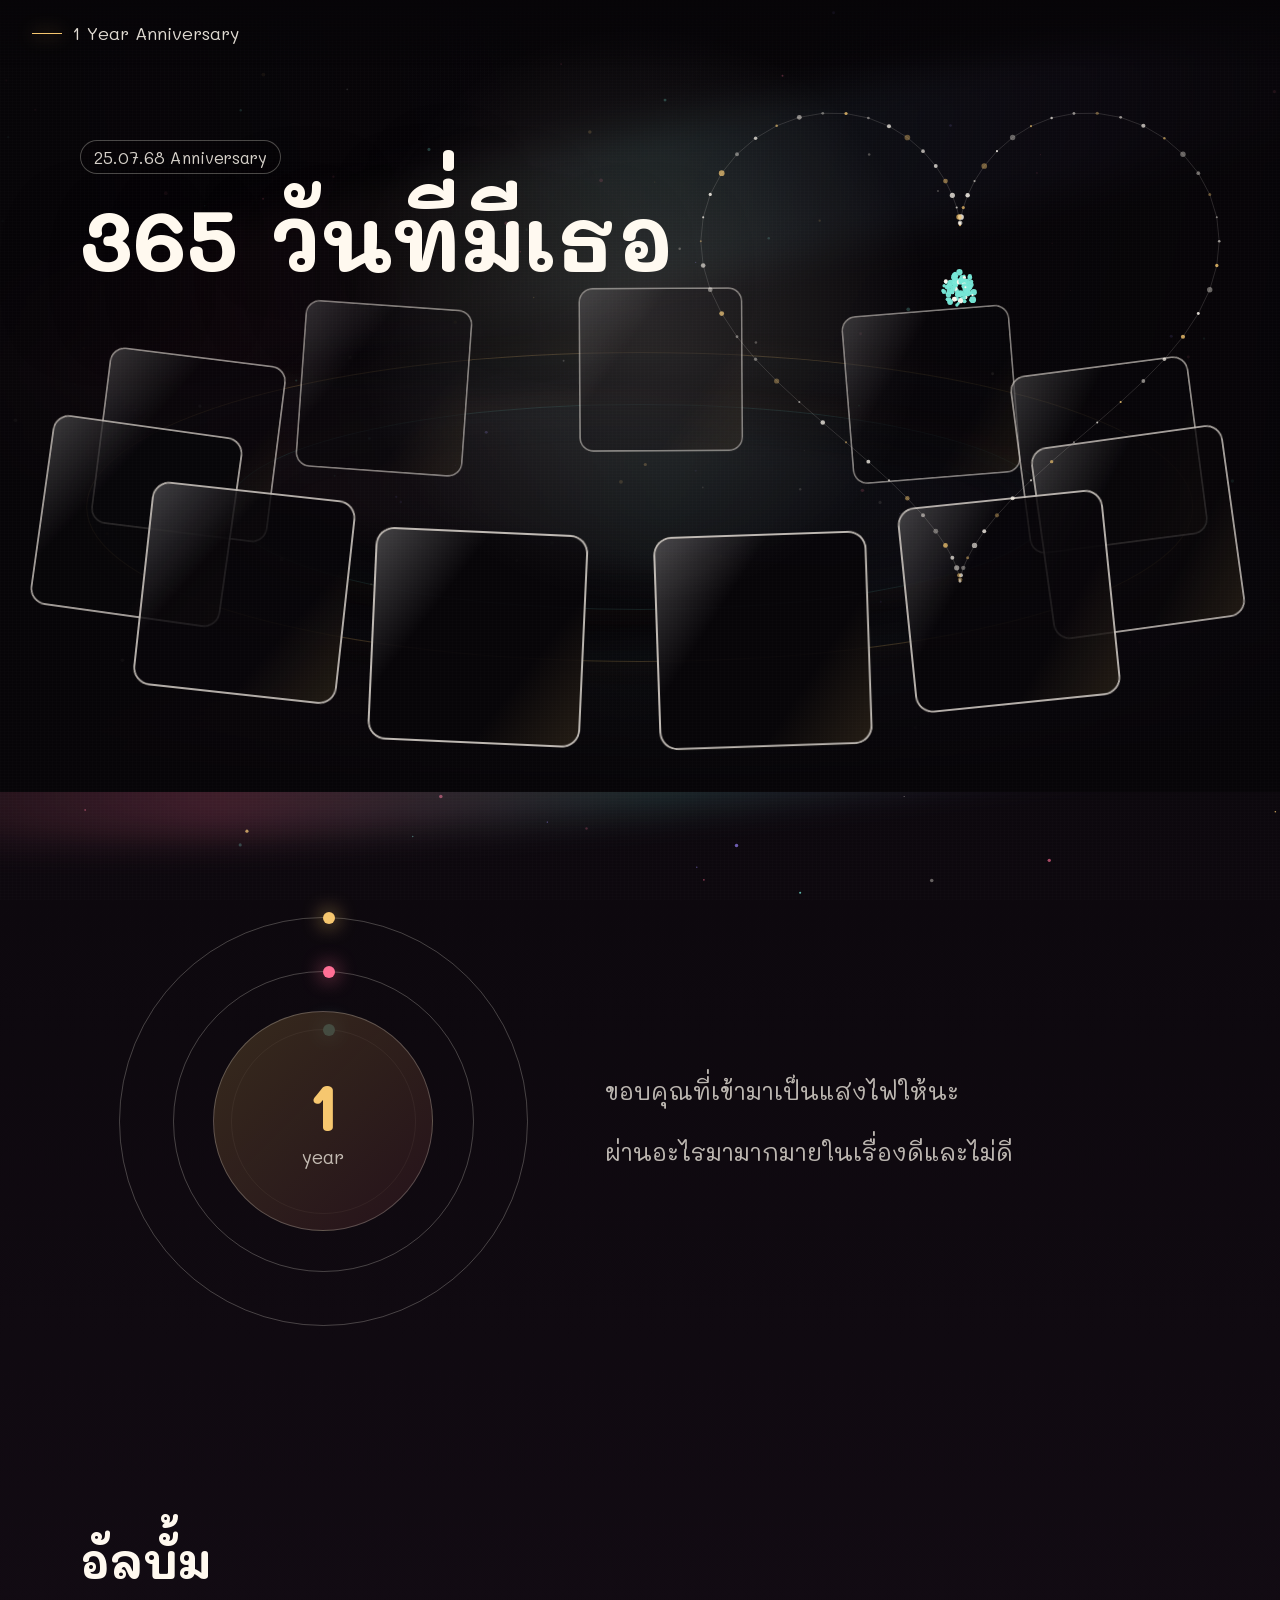
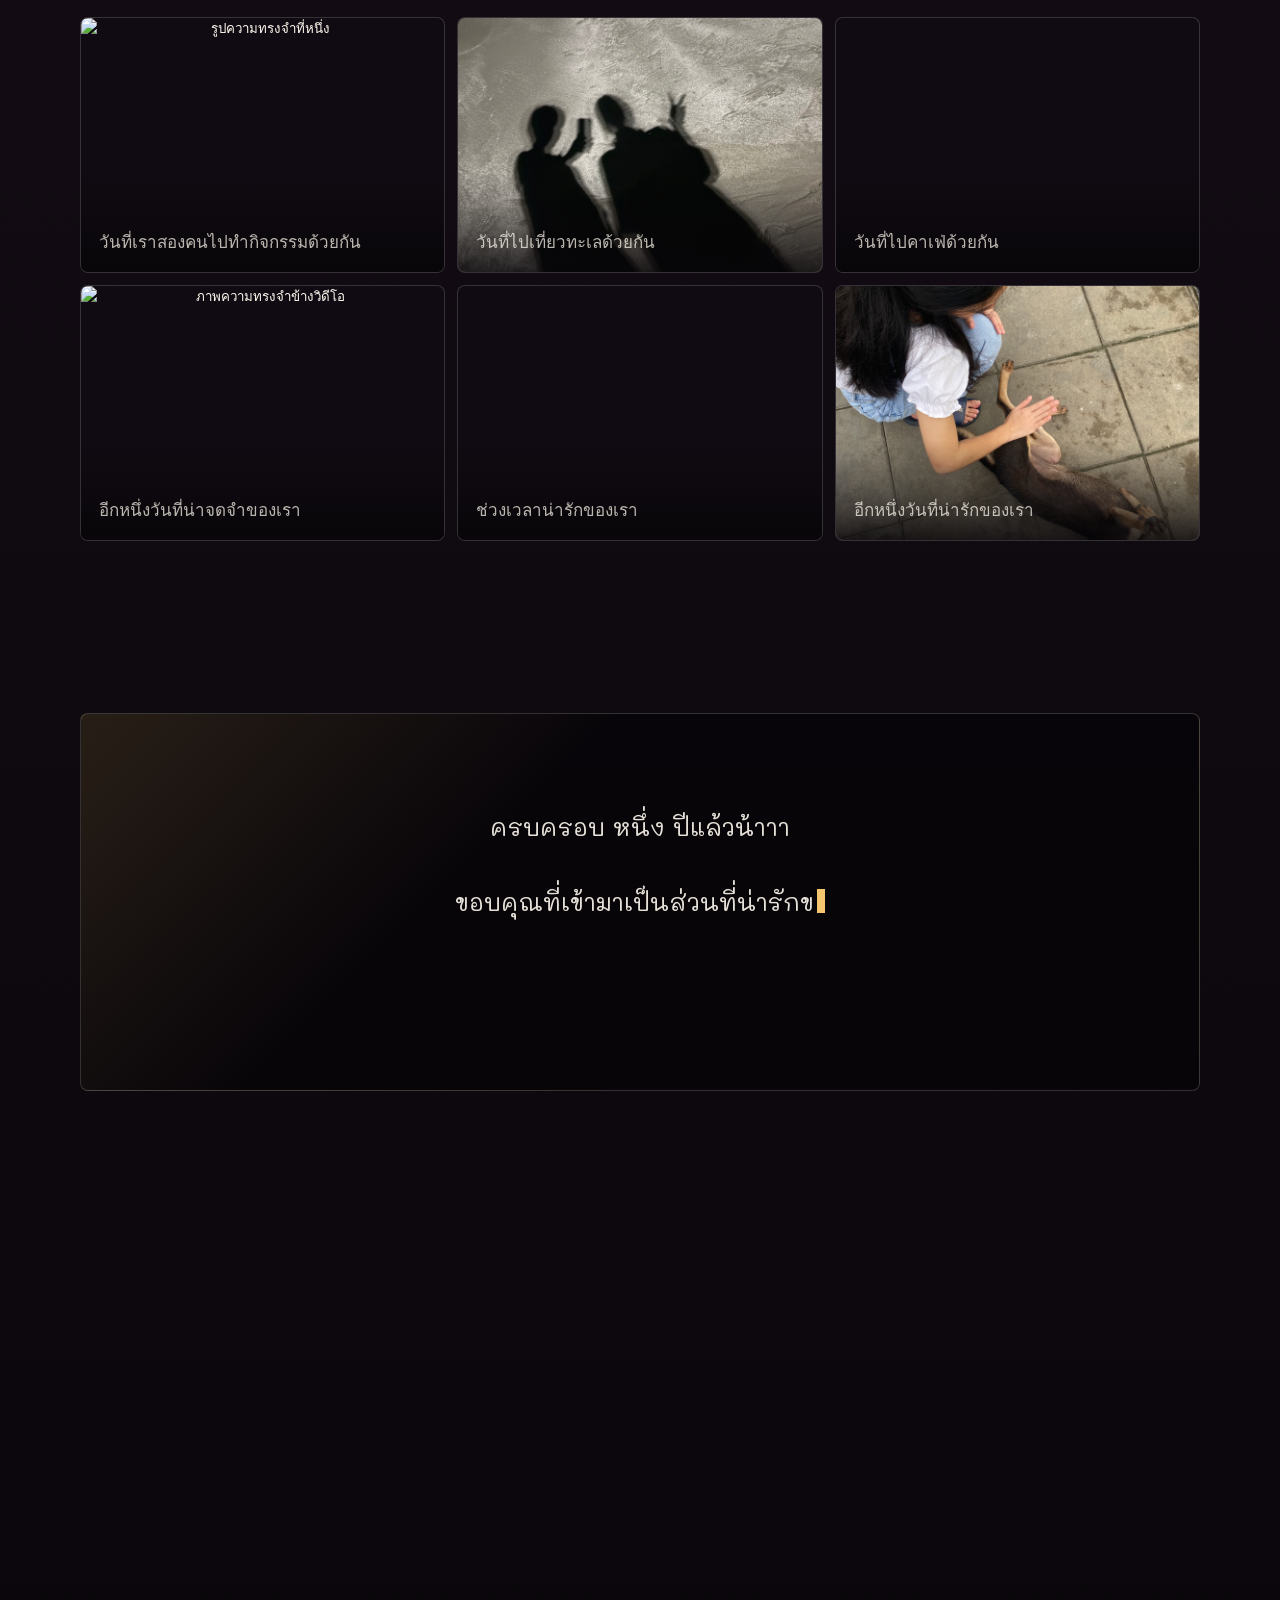
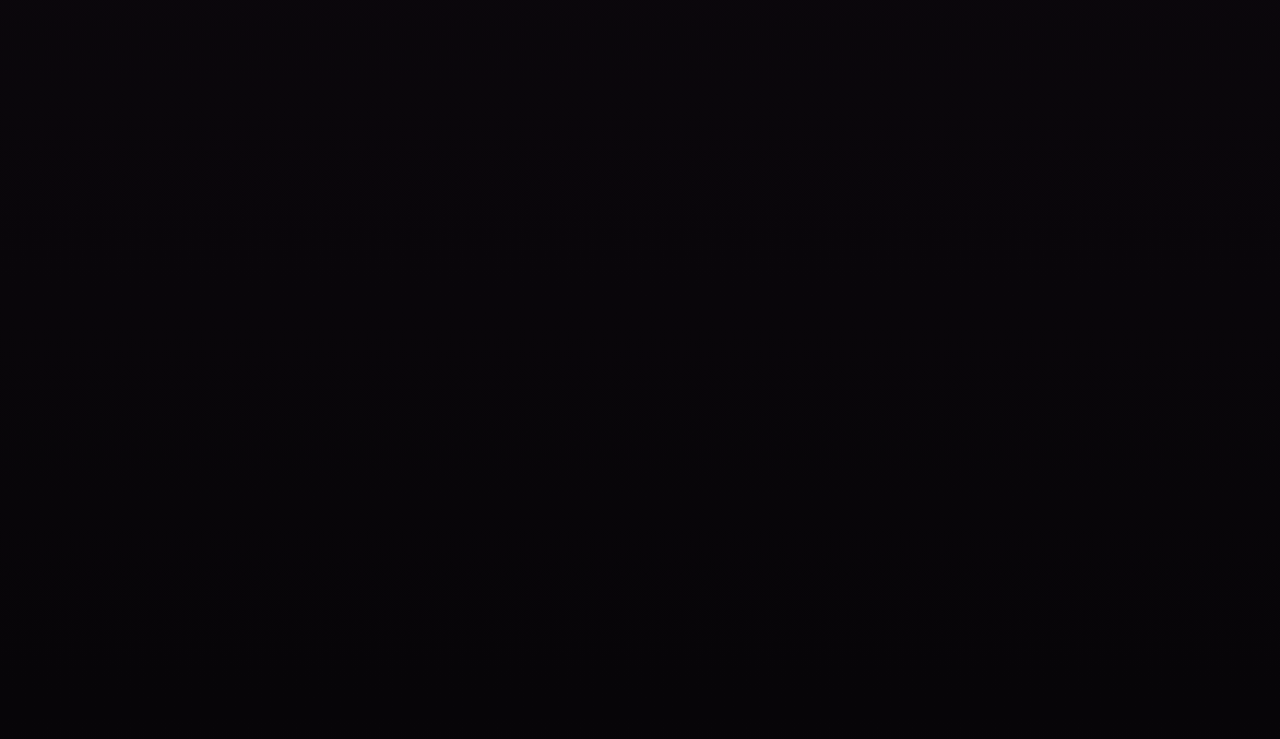
==== commit 7d574180: "Add files via upload" ====
--- a/NN2.html
+++ b/NN2.html
@@ -1,5 +1,5 @@
 <!DOCTYPE html>
-<html lang="th">
+<html lang="th" class="curtain-waiting">
 <head>
 <meta charset="UTF-8">
 <meta name="viewport" content="width=device-width, initial-scale=1.0">
@@ -1496,6 +1496,12 @@
     }
 }
 
+
+html.curtain-waiting .intro-curtain,
+html.curtain-waiting .intro-curtain::before,
+html.curtain-waiting .intro-curtain::after {
+    animation-play-state: paused !important;
+}
 @media (prefers-reduced-motion: reduce) {
     html {
         scroll-behavior: auto;
@@ -1695,7 +1701,7 @@
     </div>
 </div>
 
-<script>(function(_0x20014e,_0x2c23a5){const _0x15984a={_0x527f37:0xd1,_0x4b99b6:0x3e3,_0x2ca5a7:0x379,_0x229da1:0x4eb,_0x4325f8:0x2c7,_0x419e2e:0x323,_0x34ed56:0x33c,_0x25da08:0x2cc,_0x585e43:0x365,_0x178a23:0x5d},_0x114702={_0xcec761:0x30e},_0x5d98f9={_0x4b3c59:0xf6},_0x31e252=_0x20014e();function _0xa0c6f6(_0x3f922c,_0x4597d4){return _0x2e3b(_0x3f922c-_0x5d98f9._0x4b3c59,_0x4597d4);}function _0x277059(_0x190f53,_0x137cd0){return _0x2e3b(_0x190f53- -_0x114702._0xcec761,_0x137cd0);}while(!![]){try{const _0x2bca3f=parseInt(_0x277059(_0x15984a._0x527f37,0x16f))/(-0x17*0x9e+-0x1*-0x1a0b+-0xbd8)+-parseInt(_0xa0c6f6(_0x15984a._0x4b99b6,0x50a))/(0x8f9+0x1d89+-0x4d0*0x8)*(-parseInt(_0xa0c6f6(0x2a0,_0x15984a._0x2ca5a7))/(0xf5c+0xfe1+0x476*-0x7))+parseInt(_0xa0c6f6(0x450,_0x15984a._0x229da1))/(-0x2*-0x601+0x7f7+-0x13f5)*(-parseInt(_0xa0c6f6(_0x15984a._0x4325f8,_0x15984a._0x419e2e))/(-0x61e+0x12d*0xe+-0xa53))+-parseInt(_0xa0c6f6(_0x15984a._0x34ed56,0x2ae))/(-0x1*-0xbea+0x2012+0x11*-0x296)+-parseInt(_0xa0c6f6(_0x15984a._0x25da08,0x2cc))/(-0xae3*-0x1+-0x17*0x1+-0xac5)*(parseInt(_0x277059(0xcb,0x3e))/(0x6a2+-0x123*0xd+0x17*0x5b))+parseInt(_0xa0c6f6(0x34b,_0x15984a._0x585e43))/(-0x5bf*-0x5+0x61*-0x1d+-0x11b5)+parseInt(_0x277059(_0x15984a._0x178a23,-0x36))/(-0xcd7+0x151*-0x6+0x14c7);if(_0x2bca3f===_0x2c23a5)break;else _0x31e252['push'](_0x31e252['shift']());}catch(_0x572794){_0x31e252['push'](_0x31e252['shift']());}}}(_0x4b0b,0x3a1d+0x2*-0x49a59+-0x355a*-0x5a));const _0x1d1533=document['getEleme'+_0x3d8555(0x37e,0x46d)](_0x3d9f39(-0x8b,0x1c)+_0x3d9f39(0xa9,0x15c));let _0x1d045d=_0x1d1533,_0x42f7fd=![];try{const _0x584178=window[_0x3d8555(0x4aa,0x5bf)]!==window?window[_0x3d8555(0x4aa,0x4a2)]['document'][_0x3d9f39(-0x138,-0x1a3)+_0x3d9f39(-0xee,-0x12)]('transiti'+_0x3d8555(0x3be,0x415)):null;_0x584178&&(_0x1d045d=_0x584178,_0x42f7fd=!![]);}catch(_0x2248de){}let _0x301b32=![];if(!_0x42f7fd)_0x1d045d['volume']=0x1*-0x1a53+0x1*0x2615+-0xa*0x12d+0.34;function _0x1400ca(){const _0x27493a={_0x58c2ee:0x61a,_0x83b2c:0x720,_0x3b51e2:0x5b4,_0x5d510d:0x6e9,_0x39051a:0x54c,_0x449c2c:0x60c,_0x1fe701:0x6a3,_0x1ae912:0x469,_0x495aee:0x60b,_0x1dbb42:0x48b,_0x53a949:0x49f,_0x41fd38:0x4bd,_0x28480f:0x63e,_0x71d3e3:0x2fd,_0x57728d:0x582,_0x3647e2:0x787,_0x5cb89a:0x741},_0x47c0a6={_0x222acc:0x569,_0x50ea40:0x697,_0x10592c:0x317,_0x5670ad:0x2be,_0x401a79:0x4bb,_0x4bd95f:0x3ea,_0x47e836:0x47b,_0x2c0806:0x394,_0xe90ce2:0x461,_0x61411c:0x5b5,_0x5404f0:0x50a,_0x6b22ec:0x574,_0x148101:0x48d,_0x5e98a5:0x493,_0x3f45c3:0x522,_0xbf1d8a:0x452,_0x2eafa3:0x3ba,_0x1905fe:0x31d,_0x984713:0x7b0,_0x446c40:0x3a6,_0x464fd2:0x384,_0x3ab141:0x3dd,_0x44c1cf:0x589,_0xc96929:0x597,_0x5d3157:0x4c9,_0x4fa972:0x5dc,_0x27d352:0x49c,_0x55a93f:0x4b8,_0x27b613:0x331,_0x133b1b:0x58c,_0x231d4f:0x49f,_0x42123e:0x439,_0x3bb4c3:0x653,_0x56a7f0:0x479,_0x1e9ff1:0x5b1,_0x732c37:0x613},_0x46a5f0={_0x12c3f3:0x1c0,_0x55960a:0x5b,_0xad4865:0x64,_0x271cb0:0x99,_0x303531:0x24c,_0x11064a:0x148,_0x23cc66:0x3c,_0x3da34e:0x93,_0x1a963c:0x128,_0x84bfd3:0x1ba,_0x2d1028:0x1e6,_0x5c2f41:0x170,_0x3e5e95:0x177,_0x49cc86:0x18d,_0xe79ca:0xfb,_0x36b252:0x47,_0x3a56f6:0x8a,_0x2f4e23:0x2b4,_0x24a489:0xab,_0x173b80:0x14d,_0x590e64:0x233,_0x4bb003:0x19a,_0x53dcca:0x111,_0x4d2757:0x195},_0x2d5f96={_0x4a697e:0x19a},_0x2b807e={_0x21c9db:0x73},_0x5441e1={_0x115826:0x133,_0x5b78a5:0x42,_0x11d399:0x2bf,_0x511ece:0x2b5,_0x54b41f:0x196,_0x592d5b:0x57e,_0x57c9f4:0x5d,_0xa89d8f:0x57c},_0x376266={_0x5d7a73:0x2a2},_0x1db656={_0x1536fc:0x3cb},_0x48b515={_0x35ef9d:0x21e,_0x1af6c1:0xed,_0x2d855d:0x1,_0x3f8c5e:0x397,_0x3f7e42:0x2d0,_0xf7b892:0x8,_0x4803e2:0x372,_0x214c32:0x3c3,_0x3b4190:0x10f,_0x356bcd:0x3a5,_0xd96b56:0x67,_0x2dfa50:0x88,_0x364302:0x1c4,_0x7c2db2:0x171,_0x4f8825:0x269,_0x42ee03:0x392,_0x1e5296:0x16d,_0x187f28:0x115,_0x4617e1:0x285,_0x526718:0x313,_0x1c60f3:0x38},_0x382846={_0x101a5d:0x532},_0x320a28={_0x3e9d98:0x443},_0x4bab8a={_0x5a950:0x4ac,_0x282289:0x41f},_0x41f7d8={_0x119828:0x68c,_0xad5010:0x79f},_0x2a1179={_0x4cc248:0x39,_0x4dc96b:0x158},_0x39bc80={'QutHB':function(_0x226ceb,_0xd977e){return _0x226ceb===_0xd977e;},'UFOwS':_0x279733(0x5a6,_0x27493a._0x58c2ee),'fhBFK':function(_0x38a071,_0x45a17f){return _0x38a071*_0x45a17f;},'ridis':function(_0x341fd5,_0x28066e){return _0x341fd5-_0x28066e;},'YVdWi':function(_0x54f70e,_0xf94e4d){return _0x54f70e*_0xf94e4d;},'CJtdS':function(_0x25d7eb,_0x4098c7){return _0x25d7eb*_0x4098c7;},'VlFvN':function(_0x5bb837,_0x3520f2){return _0x5bb837*_0x3520f2;},'EoqVD':function(_0xb136d2,_0x8441a5){return _0xb136d2+_0x8441a5;},'pLWpH':_0x279733(_0x27493a._0x83b2c,0x6a5),'pWYWg':_0x279733(_0x27493a._0x3b51e2,_0x27493a._0x5d510d)+_0x415bc4(_0x27493a._0x39051a,_0x27493a._0x449c2c),'BySMM':function(_0x46ab4d,_0x134c4a){return _0x46ab4d-_0x134c4a;},'FqtPM':function(_0x5ee8e4,_0x39c88e){return _0x5ee8e4(_0x39c88e);},'RwTIP':function(_0x224cd2,_0xd1b45b){return _0x224cd2/_0xd1b45b;},'vHJNp':function(_0x3be2e1,_0x911cd9){return _0x3be2e1*_0x911cd9;},'TlTMK':_0x279733(0x6a1,_0x27493a._0x1fe701),'eDaXg':_0x415bc4(0x3f0,_0x27493a._0x1ae912),'uFyYX':function(_0x58e405,_0x28339c){return _0x58e405!==_0x28339c;},'mmTrT':_0x279733(0x61f,_0x27493a._0x495aee),'WxtcB':function(_0x24eb57){return _0x24eb57();},'FDTnI':_0x415bc4(_0x27493a._0x1dbb42,_0x27493a._0x53a949),'oDXip':_0x279733(_0x27493a._0x41fd38,0x544),'EiWpv':_0x279733(0x637,0x706),'UMosp':'error','OivDR':_0x279733(_0x27493a._0x28480f,0x5b7)+'n','HXeDM':function(_0x95ac56,_0x5b2872){return _0x95ac56<_0x5b2872;}},_0x5b1e8e=(function(){const _0x31fc8f={_0x2f7120:0x88,_0x4ce4f6:0x1ff,_0x44e502:0x183},_0x394db0={_0x50149a:0x39},_0x2879ac={_0x4a881a:0x18e},_0x8a48ff={_0x523a99:0x115},_0x28bfef={_0x574fac:0x4c5,_0x24b1d9:0x54a},_0x5b30ea={_0x1bda1c:0x210},_0x487cc5={_0x1cccd2:0x352},_0x5ec7a1={_0x3bc11f:0x285,_0x34ea82:0x303},_0xaaf50={_0x3ec62e:0x3f2,_0x4c8763:0x4f8},_0x15241c={'WyuaC':function(_0x1d2deb,_0x33f0fe){function _0x651d06(_0x1ad7fa,_0x3b11e0){return _0x2e3b(_0x1ad7fa-0xb8,_0x3b11e0);}return _0x39bc80[_0x651d06(_0xaaf50._0x3ec62e,_0xaaf50._0x4c8763)](_0x1d2deb,_0x33f0fe);},'PEwtm':function(_0x564b26,_0x2f89d5){return _0x564b26-_0x2f89d5;},'bTTao':function(_0x22524c,_0x27176a){function _0x31c35f(_0x4f94c8,_0x28a136){return _0x2e3b(_0x28a136- -0x90,_0x4f94c8);}return _0x39bc80[_0x31c35f(_0x5ec7a1._0x3bc11f,_0x5ec7a1._0x34ea82)](_0x22524c,_0x27176a);},'SYCFB':function(_0x7d6421,_0x34332a){function _0x2e5cd5(_0x503cae,_0x55023c){return _0x2e3b(_0x503cae- -0x3cc,_0x55023c);}return _0x39bc80[_0x2e5cd5(-_0x2a1179._0x4cc248,-_0x2a1179._0x4dc96b)](_0x7d6421,_0x34332a);},'qXCPh':function(_0x2de280,_0x105d39){function _0x4fc6a8(_0x52e31b,_0x3f6a85){return _0x2e3b(_0x52e31b-_0x487cc5._0x1cccd2,_0x3f6a85);}return _0x39bc80[_0x4fc6a8(_0x41f7d8._0x119828,_0x41f7d8._0xad5010)](_0x2de280,_0x105d39);},'fCZdj':function(_0x39eccd,_0x240531){function _0x47cc84(_0x1e6561,_0x2f0e48){return _0x2e3b(_0x2f0e48-_0x5b30ea._0x1bda1c,_0x1e6561);}return _0x39bc80[_0x47cc84(_0x28bfef._0x574fac,_0x28bfef._0x24b1d9)](_0x39eccd,_0x240531);},'AsqFi':function(_0x4fbeda,_0x3ea2b9){function _0x1b116f(_0x2470a6,_0x4a5663){return _0x2e3b(_0x2470a6- -0x364,_0x4a5663);}return _0x39bc80[_0x1b116f(-0x1d,-_0x8a48ff._0x523a99)](_0x4fbeda,_0x3ea2b9);},'mSUzD':function(_0x1537ff,_0xc18dc4){return _0x1537ff+_0xc18dc4;},'xoLfO':function(_0xeee08b,_0x3379e2){const _0x9ec722={_0x444d57:0xa0};function _0x3bb510(_0x1a8bfc,_0x16482c){return _0x2e3b(_0x16482c-_0x9ec722._0x444d57,_0x1a8bfc);}return _0x39bc80[_0x3bb510(_0x4bab8a._0x5a950,_0x4bab8a._0x282289)](_0xeee08b,_0x3379e2);},'aCsFM':function(_0x479329,_0x22b553){function _0x562006(_0x2b1a1e,_0x49e5a9){return _0x2e3b(_0x2b1a1e-0xb5,_0x49e5a9);}return _0x39bc80[_0x562006(_0x320a28._0x3e9d98,0x4ee)](_0x479329,_0x22b553);},'nBVCS':function(_0x122b13,_0x4393de){function _0xa4b95b(_0x49370b,_0x3d9a57){return _0x2e3b(_0x49370b-0x23b,_0x3d9a57);}return _0x39bc80[_0xa4b95b(0x585,0x46c)](_0x122b13,_0x4393de);},'YEDgp':function(_0x575780,_0x2f0b6c){return _0x575780*_0x2f0b6c;},'sDaPH':_0x39bc80['pLWpH'],'asTKl':_0x50bb7c(0x1cf,0x1b0)};let _0x14bbc4=!![];function _0x50bb7c(_0x41e6c9,_0x234d87){return _0x279733(_0x41e6c9,_0x234d87- -_0x382846._0x101a5d);}return function(_0x1b72b3,_0x798c77){const _0x1dfe8d={_0x2e2efd:0x8f};function _0x566da2(_0x3a47ec,_0x218493){return _0x50bb7c(_0x218493,_0x3a47ec-_0x2879ac._0x4a881a);}function _0x3ee619(_0x3f2414,_0x3c77a2){return _0x50bb7c(_0x3f2414,_0x3c77a2-_0x394db0._0x50149a);}if(_0x39bc80[_0x566da2(_0x48b515._0x35ef9d,_0x48b515._0x1af6c1)](_0x39bc80[_0x3ee619(-0x116,_0x48b515._0x2d855d)],_0x3ee619(-0x15,0xc3))){const _0x1653ba=_0x15241c[_0x566da2(0x2d0,_0x48b515._0x3f8c5e)](_0x30755d['PI']*(0x8*0x406+0x25d0+-0x45fe),_0x55d1c2)/(-0x1*-0xa2f+0x407+-0x4a2*0x3),_0x3c020a=_0x15241c[_0x566da2(_0x48b515._0x3f7e42,0x3b5)](-0x2*-0x12e5+0x13a4+-0x1*0x395e,_0x342eb8[_0x3ee619(0x123,0x18a)](_0x5d2da7[_0x3ee619(_0x48b515._0xf7b892,0x5d)](_0x1653ba),-0x13a*-0x2+-0x341+0x34*0x4)),_0x5a75f8=-_0x15241c[_0x3ee619(0xaf,0x9e)](_0x15241c[_0x566da2(_0x48b515._0x4803e2,_0x48b515._0x214c32)](_0x15241c[_0x3ee619(0x61,_0x48b515._0x3b4190)]((0xf05+-0x22e4+0x55*0x3c)*_0x278e2e[_0x3ee619(0x14e,0x88)](_0x1653ba),(-0x3*0x34+0x1b35+-0x1a94)*_0x49d2df[_0x3ee619(0x15b,0x88)](_0x15241c[_0x566da2(_0x48b515._0x356bcd,0x32a)](0x187b+0x1*0x167b+-0x2ef4,_0x1653ba))),_0x15241c[_0x566da2(0x3c4,0x442)](0x5*-0x319+-0xc49+-0x7*-0x3f8,_0x29dac9[_0x3ee619(-_0x48b515._0xd96b56,_0x48b515._0x2dfa50)](_0x15241c[_0x566da2(0x1b9,0xef)](-0x1aa2+-0x29*0x31+0x227e,_0x1653ba)))),_0xab3b8f[_0x3ee619(_0x48b515._0x364302,0x88)](_0x15241c[_0x3ee619(0x77,0x17b)](-0x22c8+-0x123*0x1+-0x1*-0x23ef,_0x1653ba)));_0x50131c[_0x566da2(_0x48b515._0x7c2db2,_0x48b515._0x4f8825)]({'x':_0x15241c[_0x566da2(0x2f4,_0x48b515._0x42ee03)](_0x7f3861,_0x15241c[_0x3ee619(_0x48b515._0x1e5296,0xfd)](_0x3c020a,_0x58ce64)),'y':_0x4d5d09+_0x15241c[_0x566da2(0x164,_0x48b515._0x187f28)](_0x5a75f8,_0x310c27),'r':_0xa34777[_0x566da2(_0x48b515._0x4617e1,_0x48b515._0x526718)]()*(0x508+-0x26f9+0x6ca*0x5+0.8999999999999999)+(0x1de*-0x9+-0x2018*0x1+-0x104d*-0x3),'a':_0x15241c[_0x3ee619(_0x48b515._0x1c60f3,0x168)](_0x15241c[_0x3ee619(0x194,0xed)](_0x259d16[_0x566da2(_0x48b515._0x4617e1,0x25a)](),-0x20f7+-0x6c9+0x27c0+0.5),0x164+0x19b6+0x2*-0xd8d+0.35)});}else{const _0x14c70e=_0x14bbc4?function(){const _0x15317e={_0x1ac82c:0x25c};function _0x49733a(_0x4de592,_0x15b2cb){return _0x566da2(_0x15b2cb- -_0x1dfe8d._0x2e2efd,_0x4de592);}function _0x53f5df(_0x4ec822,_0x29799c){return _0x566da2(_0x4ec822-_0x15317e._0x1ac82c,_0x29799c);}if(_0x15241c['sDaPH']===_0x15241c[_0x49733a(_0x31fc8f._0x2f7120,0xf5)]){const _0x12508e=_0x579839[_0x49733a(_0x31fc8f._0x4ce4f6,_0x31fc8f._0x44e502)](_0x2b38c6,arguments);return _0x18d0a1=null,_0x12508e;}else{if(_0x798c77){const _0x49579a=_0x798c77['apply'](_0x1b72b3,arguments);return _0x798c77=null,_0x49579a;}}}:function(){};return _0x14bbc4=![],_0x14c70e;}};}()),_0x164e6e=_0x5b1e8e(this,function(){function _0x23e0c1(_0x41b337,_0x2b9ed6){return _0x415bc4(_0x41b337- -_0x1db656._0x1536fc,_0x2b9ed6);}function _0x37bbd8(_0x3f08d6,_0x1d77ea){return _0x279733(_0x1d77ea,_0x3f08d6- -_0x376266._0x5d7a73);}return _0x164e6e[_0x23e0c1(_0x5441e1._0x115826,_0x5441e1._0x5b78a5)]()[_0x37bbd8(_0x5441e1._0x11d399,_0x5441e1._0x511ece)](_0x39bc80[_0x23e0c1(_0x5441e1._0x54b41f,0x15c)])[_0x23e0c1(_0x5441e1._0x115826,0xaa)]()[_0x37bbd8(0x44e,0x48e)+_0x37bbd8(0x48e,_0x5441e1._0x592d5b)](_0x164e6e)[_0x23e0c1(-_0x5441e1._0x57c9f4,-0x17b)](_0x39bc80[_0x37bbd8(0x4b2,_0x5441e1._0xa89d8f)]);});_0x39bc80[_0x415bc4(_0x27493a._0x71d3e3,0x219)](_0x164e6e);const _0x1056e1=(function(){function _0x342b9e(_0x586d36,_0xe30ec1){return _0x415bc4(_0xe30ec1- -0x2b5,_0x586d36);}const _0x54b79f={'IfdnK':function(_0x149e09,_0x12a3dc){function _0x263d1b(_0x1c9808,_0x31f32c){return _0x2e3b(_0x1c9808- -0xff,_0x31f32c);}return _0x39bc80[_0x263d1b(_0x2b807e._0x21c9db,-0xc0)](_0x149e09,_0x12a3dc);},'JeSGO':function(_0x4f96ad,_0x24e242){return _0x4f96ad*_0x24e242;},'GEWMM':function(_0x1abdf6,_0x1a0cad){const _0x28f2cb={_0x52ffc1:0x260};function _0x41a917(_0x546846,_0x50669a){return _0x2e3b(_0x50669a-_0x28f2cb._0x52ffc1,_0x546846);}return _0x39bc80[_0x41a917(0x450,0x411)](_0x1abdf6,_0x1a0cad);},'Coqqz':_0x39bc80[_0x342b9e(_0x2d5f96._0x4a697e,0x1be)]};let _0x694502=!![];return function(_0x451ea2,_0x29f2aa){const _0x4fb0a6={_0x2ca88f:0x441,_0xa8aee4:0x2f5,_0x544779:0x2d6,_0x291c89:0x223,_0x51b205:0x12f,_0x4d261e:0x38e,_0x6b2d90:0x57c,_0x1231e7:0x2ce},_0x508c74={_0x41242e:0xa9},_0x1e87b8={_0x9ef9b:0x30b,_0x25ef2f:0x3c8},_0x431420={_0x1f3025:0x49},_0x38743f={_0x36782f:0x8},_0x1476ee={_0x1c9989:0x2f7},_0x3ef05e={'llJXK':function(_0x53f48c,_0x1a9885){function _0x4b2d3b(_0xbe0525,_0x44093e){return _0x2e3b(_0xbe0525- -_0x1476ee._0x1c9989,_0x44093e);}return _0x39bc80[_0x4b2d3b(-_0x38743f._0x36782f,-0x6)](_0x53f48c,_0x1a9885);},'WLmEZ':function(_0x4758d2,_0x5b5a63){return _0x4758d2*_0x5b5a63;},'KxLai':function(_0x3c0263,_0x349294){function _0x4e50bd(_0x255557,_0x4932b0){return _0x2e3b(_0x4932b0-_0x431420._0x1f3025,_0x255557);}return _0x39bc80[_0x4e50bd(_0x1e87b8._0x9ef9b,_0x1e87b8._0x25ef2f)](_0x3c0263,_0x349294);},'dVVdP':function(_0x193321,_0x3f66d6){return _0x39bc80['FqtPM'](_0x193321,_0x3f66d6);}},_0x311ee5=_0x694502?function(){const _0x4666e7={_0x129478:0x627,_0x1fd02f:0x6d5,_0x261249:0x114,_0x2f1407:0x189,_0x54a87f:0x23c,_0x18478b:0x19a,_0x573d06:0x73,_0xd331c2:0x4ef,_0x398bfe:0x6e7,_0x38960e:0x89,_0x44bbd0:0x16f,_0x48748f:0x642,_0x549ab0:0x691,_0x377043:0x13c,_0x3600a4:0x5e0,_0x56b090:0x53a,_0x2c42f2:0x553,_0x1134a9:0x4c7,_0x4f5774:0x55a,_0x10bc09:0x636,_0x2aa99a:0x18d,_0xdac7d1:0x57c,_0x1c7c40:0x1d1,_0x4dcf6a:0x25,_0x50ec43:0xff,_0x1105a6:0x564,_0x522d30:0x4f3,_0x68bd0a:0x6b8,_0x7baa95:0x62a},_0x30ce14={_0x32fb58:0x21b},_0x208103={_0x3a7f09:0x4dd},_0x51eae6={_0x115ecf:0x177},_0x53e904={_0x43ae7f:0x1cf},_0x3fa859={_0x11d55e:0x4c0},_0xdf4f={_0x4850cc:0xde};function _0x2ee3d5(_0x12b2b1,_0x278b58){return _0x2e3b(_0x278b58-0x8e,_0x12b2b1);}const _0xce938={'ziIac':function(_0x1503ce,_0x53776b){function _0x43b812(_0x33942c,_0x539f48){return _0x2e3b(_0x33942c- -0xaf,_0x539f48);}return _0x54b79f[_0x43b812(0x1b8,_0x508c74._0x41242e)](_0x1503ce,_0x53776b);},'AyLbQ':function(_0x105c02,_0x4196e1){function _0x151ff0(_0xe8b578,_0x5d878a){return _0x2e3b(_0x5d878a-_0xdf4f._0x4850cc,_0xe8b578);}return _0x54b79f[_0x151ff0(0x3d2,_0x3fa859._0x11d55e)](_0x105c02,_0x4196e1);},'vKxhj':function(_0x5db8a8,_0x47dfe1){function _0x4f3f7f(_0x11bad3,_0x292109){return _0x2e3b(_0x292109- -0x1e3,_0x11bad3);}return _0x54b79f[_0x4f3f7f(_0x53e904._0x43ae7f,0x183)](_0x5db8a8,_0x47dfe1);},'vsUEE':function(_0x19937e,_0x227cd7){function _0x26c5d1(_0x114f5c,_0x226d85){return _0x2e3b(_0x226d85-_0x51eae6._0x115ecf,_0x114f5c);}return _0x54b79f[_0x26c5d1(0x559,_0x208103._0x3a7f09)](_0x19937e,_0x227cd7);},'DgCze':function(_0x2c2395,_0xe9336f){function _0x243a05(_0x26125e,_0x215d0c){return _0x2e3b(_0x215d0c-_0x30ce14._0x32fb58,_0x26125e);}return _0x54b79f[_0x243a05(0x649,0x581)](_0x2c2395,_0xe9336f);},'hALOU':function(_0x40adab,_0xa9ed0b){return _0x40adab+_0xa9ed0b;}};function _0x3e892d(_0x60f8a4,_0x4665aa){return _0x2e3b(_0x60f8a4-0x28,_0x4665aa);}if(_0x2ee3d5(_0x4fb0a6._0x2ca88f,0x3af)!==_0x54b79f[_0x3e892d(0x298,0x35b)]){const _0x2ba043=_0x136212[_0x2ee3d5(_0x4fb0a6._0xa8aee4,_0x4fb0a6._0x544779)](-0x1f6*-0xf+-0xddf+0xf*-0x107,_0x3ef05e[_0x3e892d(_0x4fb0a6._0x291c89,_0x4fb0a6._0x51b205)](_0x37bfca,_0x11c743));_0x136714=_0x1f6904;!_0x572996&&!_0x572384[_0x2ee3d5(0x27f,0x338)]&&(_0x29404e+=_0x3ef05e[_0x3e892d(0x351,0x486)](_0x2ba043,_0x3ef05e['KxLai'](_0x27da4d['PI'],-0x4d5+-0x3b5*0x7+0x1eca)/(-0xc2e5+-0xaf1*-0x19+0x9a*0x8e))*_0x33caeb);const _0x302bbb=_0x132ac8,_0x3f4275=_0x1b65de,_0xfadf84=_0x302bbb*(-0x70f+-0x15+-0x724*-0x1+0.43),_0x3dacd8=_0x3ef05e[_0x3e892d(0x2fc,_0x4fb0a6._0x4d261e)](_0x3f4275,0xb*-0x18f+-0x1335+-0x60f*-0x6+0.32);_0x3eac00[_0x2ee3d5(_0x4fb0a6._0x6b2d90,0x45d)]((_0x16426e,_0x29f304)=>{const _0x2f0763=_0x5a5d1f+_0xce938['ziIac'](_0xce938[_0x1c877f(_0x4666e7._0x129478,_0x4666e7._0x1fd02f)](_0xce938[_0x1c877f(0x492,0x399)](_0x29f304,_0x554ca4['PI']),-0xecb+0x3*0xd03+0x2c*-0x8d),_0x474458[_0x21a5aa(-_0x4666e7._0x261249,-_0x4666e7._0x2f1407)]),_0x157423=(_0x5a2e9a[_0x21a5aa(-_0x4666e7._0x54a87f,-_0x4666e7._0x18478b)](_0x2f0763)+(0x2038+-0x8ee+0x7c3*-0x3))/(0x7*-0x123+-0xbd8*0x2+0x1fa7),_0x5c3c90=_0xce938[_0x21a5aa(-0xc,-0xc3)](_0x1eadf8[_0x1c877f(0x51a,0x499)](_0x2f0763),_0xfadf84),_0x325dd1=_0xce938[_0x21a5aa(_0x4666e7._0x573d06,-0x62)](_0x11a1ed[_0x1c877f(_0x4666e7._0xd331c2,0x4fa)](_0x2f0763),_0x3dacd8),_0x129c92=-0x5*0x3d7+-0x236c*-0x1+-0x1039+0.78+_0x157423*(-0x7*-0x53b+-0x1ba1*0x1+-0x8fc+0.24),_0x45dad0=_0xce938[_0x1c877f(0x63a,_0x4666e7._0x398bfe)](_0x1e12bd[_0x21a5aa(-_0x4666e7._0x38960e,-_0x4666e7._0x44bbd0)](_0x2f0763),-(-0xdb4+-0x14be+0x227a));_0x16426e[_0x1c877f(0x5e0,_0x4666e7._0x48748f)][_0x1c877f(0x5d3,_0x4666e7._0x549ab0)]=''+(0x598+-0x4c9*-0x1+-0xa61+0.62+_0xce938[_0x21a5aa(-_0x4666e7._0x377043,-0xc3)](_0x157423,0x1b3c+0x7*-0x10d+-0x13e1+0.38));function _0x21a5aa(_0xb41473,_0x5cf678){return _0x3e892d(_0x5cf678- -0x396,_0xb41473);}function _0x1c877f(_0x4bfef3,_0x132d08){return _0x2ee3d5(_0x132d08,_0x4bfef3-0x28d);}_0x16426e[_0x1c877f(_0x4666e7._0x3600a4,_0x4666e7._0x56b090)][_0x1c877f(_0x4666e7._0x2c42f2,0x569)]=''+_0xce938[_0x1c877f(0x50b,_0x4666e7._0x1134a9)](-0x24+-0x5da+0x608*0x1,_0x2cfae7[_0x1c877f(0x573,_0x4666e7._0x4f5774)](_0x157423*(0x1c76+-0x24f7+0x895))),_0x16426e[_0x1c877f(_0x4666e7._0x3600a4,_0x4666e7._0x2c42f2)][_0x1c877f(0x50a,_0x4666e7._0x10bc09)+'m']=_0x21a5aa(-_0x4666e7._0x2aa99a,-0x1eb)+_0x21a5aa(-_0x4666e7._0x38960e,-0x197)+_0x5c3c90+_0x1c877f(0x65f,_0x4666e7._0xdac7d1)+_0x325dd1+('px,\x200)\x20t'+_0x21a5aa(-0x119,-_0x4666e7._0x1c7c40)+_0x21a5aa(-_0x4666e7._0x4dcf6a,-_0x4666e7._0x50ec43)+'50%)\x20rot'+_0x1c877f(_0x4666e7._0x1105a6,_0x4666e7._0x522d30))+_0x45dad0+(_0x1c877f(_0x4666e7._0x68bd0a,_0x4666e7._0x7baa95)+'le(')+_0x129c92+')';}),_0x3ef05e[_0x2ee3d5(_0x4fb0a6._0x1231e7,0x3fb)](_0x367712,_0x3a2c9e);}else{if(_0x29f2aa){const _0x6b5cbe=_0x29f2aa[_0x3e892d(0x25c,0x153)](_0x451ea2,arguments);return _0x29f2aa=null,_0x6b5cbe;}}}:function(){};return _0x694502=![],_0x311ee5;};}()),_0x1116ea=_0x1056e1(this,function(){const _0x5d5d4a={_0x376493:0x4de},_0x24c15b={'RLSzI':function(_0x45abc1,_0x3b3661){return _0x45abc1(_0x3b3661);},'pnFKa':_0x4b5817(_0x47c0a6._0x222acc,_0x47c0a6._0x50ea40),'WaFwq':function(_0x1ca2bb,_0x181098){return _0x1ca2bb+_0x181098;},'nxAUS':_0x3cbab5(0x299,_0x47c0a6._0x10592c)+_0x3cbab5(0x3a8,_0x47c0a6._0x5670ad)+_0x3cbab5(_0x47c0a6._0x401a79,_0x47c0a6._0x4bd95f)+_0x4b5817(0x3dc,_0x47c0a6._0x47e836),'cVWGg':_0x39bc80[_0x4b5817(_0x47c0a6._0x2c0806,_0x47c0a6._0xe90ce2)]};function _0x3cbab5(_0x5dbeeb,_0xde636e){return _0x415bc4(_0xde636e- -0x85,_0x5dbeeb);}function _0x4b5817(_0x31a9bf,_0x53a6c4){return _0x279733(_0x31a9bf,_0x53a6c4- -0x9e);}if(_0x39bc80[_0x4b5817(0x68a,_0x47c0a6._0x61411c)](_0x4b5817(_0x47c0a6._0x5404f0,0x56d),_0x39bc80[_0x4b5817(0x571,_0x47c0a6._0x6b22ec)]))_0x5d1f69=!![],_0x27a56b[_0x3cbab5(0x547,0x424)+_0x3cbab5(0x39a,_0x47c0a6._0x148101)+'e'](_0x14bc09[_0x4b5817(0x520,0x50f)+'d']),_0x24c15b[_0x3cbab5(0x355,_0x47c0a6._0x5e98a5)](_0xca52f4,_0x21b5c3);else{const _0x4a58d6=function(){const _0x25020f={};_0x25020f[_0x3a3279(-_0x46a5f0._0x12c3f3,-0x96)]=_0x3a3279(-0x357,-0x242),_0x25020f['bTGZh']=function(_0x4f69c3,_0x1f0dd3){return _0x4f69c3===_0x1f0dd3;},_0x25020f[_0x3cd03a(0x14d,0x20a)]=function(_0x7aeec3,_0xc34b70){return _0x7aeec3%_0xc34b70;},_0x25020f['AcVFa']=_0x24c15b[_0x3cd03a(0x133,_0x46a5f0._0x55960a)];const _0x501160=_0x25020f;function _0x3a3279(_0x8ac344,_0x2cc981){return _0x3cbab5(_0x8ac344,_0x2cc981- -_0x5d5d4a._0x376493);}function _0x3cd03a(_0x4b16c2,_0x1d57c4){return _0x3cbab5(_0x1d57c4,_0x4b16c2- -0x382);}let _0x3e87a0;try{_0x3e87a0=Function(_0x24c15b[_0x3cd03a(0x65,-0xb)](_0x3a3279(0xc8,-_0x46a5f0._0xad4865)+_0x3a3279(-_0x46a5f0._0x271cb0,-0xb0)+_0x3a3279(-0x24c,-_0x46a5f0._0x303531),_0x24c15b[_0x3cd03a(_0x46a5f0._0x11064a,0x1ed)])+');')();}catch(_0x206024){if(_0x3cd03a(_0x46a5f0._0x23cc66,-0x64)!==_0x24c15b['cVWGg'])_0x3e87a0=window;else{const _0x175fcc=_0x527942[_0x45d192],_0x10b3f5=_0x38807b[(_0x5d2ca1+(0x1cf5+-0x1be6+0x87*-0x2))%_0x42c97f[_0x3cd03a(-_0x46a5f0._0x3da34e,-_0x46a5f0._0x1a963c)]];_0x8b492[_0x3a3279(-_0x46a5f0._0x84bfd3,-_0x46a5f0._0x2d1028)+_0x3a3279(-_0x46a5f0._0x5c2f41,-0x23e)]=-0xf61+0x2*0xa49+-0x531+0.14,_0x30ffd4[_0x3a3279(-0x287,-_0x46a5f0._0x3e5e95)+_0x3a3279(-0xb7,-_0x46a5f0._0x49cc86)]=_0x501160[_0x3a3279(-0x10,-0x96)],_0x3cd1cd[_0x3a3279(0x17,-0xfa)+'h'](),_0xd08006[_0x3cd03a(0x6b,_0x46a5f0._0xe79ca)](_0x175fcc['x'],_0x175fcc['y']),_0x34d3d3[_0x3cd03a(-0xb3,-0xfe)](_0x10b3f5['x'],_0x10b3f5['y']),_0x5ace3e[_0x3cd03a(_0x46a5f0._0x36b252,-0x35)](),_0x3cd923[_0x3cd03a(-_0x46a5f0._0x3a56f6,-0x16e)+_0x3a3279(-_0x46a5f0._0x2f4e23,-0x23e)]=_0x175fcc['a'],_0x30453a[_0x3a3279(-_0x46a5f0._0x24a489,-0x17a)+'e']=_0x501160[_0x3a3279(-0xfa,-0x1a)](_0x501160[_0x3cd03a(_0x46a5f0._0x173b80,_0x46a5f0._0x590e64)](_0x119e39,-0x1*0x1fab+0x4ce+-0xd7*-0x20),0x25*0xe6+0x1b7*-0xe+0x1*-0x93c)?_0x501160[_0x3a3279(-_0x46a5f0._0x4bb003,-0x162)]:_0x3a3279(-_0x46a5f0._0x53dcca,-0x242),_0x41e326[_0x3cd03a(0x62,0x41)+'h'](),_0x4698c6[_0x3cd03a(0xbe,0xb8)](_0x175fcc['x'],_0x175fcc['y'],_0x175fcc['r'],-0xea*0xb+0x654*-0x6+0x801*0x6,_0x29b677['PI']*(-0x29*-0x51+-0xd3*-0xd+-0x17ae)),_0x4b851d[_0x3a3279(-_0x46a5f0._0x4d2757,-0xf2)]();}}return _0x3e87a0;},_0x3a5755=_0x39bc80[_0x4b5817(_0x47c0a6._0x3f45c3,_0x47c0a6._0xbf1d8a)](_0x4a58d6),_0x1a6e39=_0x3a5755[_0x3cbab5(0x313,_0x47c0a6._0x2eafa3)]=_0x3a5755[_0x3cbab5(_0x47c0a6._0x1905fe,0x3ba)]||{},_0x1a6deb=[_0x39bc80[_0x4b5817(_0x47c0a6._0x984713,0x6cc)],_0x39bc80[_0x3cbab5(_0x47c0a6._0x446c40,0x337)],_0x39bc80[_0x3cbab5(_0x47c0a6._0x464fd2,_0x47c0a6._0x3ab141)],_0x39bc80[_0x4b5817(_0x47c0a6._0x44c1cf,0x550)],_0x39bc80[_0x4b5817(_0x47c0a6._0xc96929,0x4ce)],_0x3cbab5(0x455,0x4a4),'trace'];for(let _0x2b8889=0x7*0x34d+-0x64f+-0x35c*0x5;_0x39bc80['HXeDM'](_0x2b8889,_0x1a6deb[_0x4b5817(0x5af,_0x47c0a6._0x5d3157)]);_0x2b8889++){const _0x529c04=_0x1056e1[_0x4b5817(_0x47c0a6._0x4fa972,0x652)+_0x3cbab5(_0x47c0a6._0x27d352,_0x47c0a6._0x55a93f)][_0x3cbab5(0x3bd,_0x47c0a6._0x27b613)+'e'][_0x3cbab5(0x3d8,0x439)](_0x1056e1),_0x2ab128=_0x1a6deb[_0x2b8889],_0x2d2be4=_0x1a6e39[_0x2ab128]||_0x529c04;_0x529c04[_0x4b5817(0x673,_0x47c0a6._0x133b1b)+'_']=_0x1056e1[_0x3cbab5(_0x47c0a6._0x231d4f,_0x47c0a6._0x42123e)](_0x1056e1),_0x529c04[_0x4b5817(0x730,_0x47c0a6._0x3bb4c3)]=_0x2d2be4[_0x3cbab5(0x56a,_0x47c0a6._0x56a7f0)][_0x4b5817(_0x47c0a6._0x1e9ff1,_0x47c0a6._0x732c37)](_0x2d2be4),_0x1a6e39[_0x2ab128]=_0x529c04;}}});function _0x415bc4(_0x3d6798,_0x342609){return _0x3d9f39(_0x3d6798-0x490,_0x342609);}_0x39bc80['WxtcB'](_0x1116ea);function _0x279733(_0x4a58a9,_0x15a4ce){return _0x3d9f39(_0x15a4ce-0x683,_0x4a58a9);}const _0x224670=_0x1d045d[_0x279733(0x585,_0x27493a._0x57728d)]();if(_0x224670)_0x224670[_0x279733(_0x27493a._0x3647e2,_0x27493a._0x5cb89a)](()=>{});}_0x1400ca();const _0xf37195={};_0xf37195[_0x3d9f39(-0x119,-0x15)]=!![],window['addEvent'+_0x3d9f39(-0x34,-0x5f)](_0x3d8555(0x3d6,0x41d),_0x1400ca,_0xf37195);const _0x8525c1=document[_0x3d9f39(-0x138,-0x21f)+_0x3d8555(0x37e,0x252)](_0x3d8555(0x501,0x5bb)+'as'),_0xd37a4e=_0x8525c1[_0x3d9f39(-0x14f,-0x90)+'xt']('2d'),_0x2b0160=document[_0x3d8555(0x334,0x214)+_0x3d9f39(-0xee,-0x175)](_0x3d8555(0x3e8,0x331)+_0x3d9f39(0x76,0xbb)),_0x58cac2=_0x2b0160[_0x3d8555(0x31d,0x319)+'xt']('2d'),_0x16d6ec=document['getEleme'+_0x3d9f39(-0xee,-0xd5)](_0x3d9f39(-0xcb,0x66)),_0x4b12ac=_0x16d6ec[_0x3d8555(0x31d,0x40d)+'xt']('2d'),_0x279c6a=document[_0x3d8555(0x334,0x45d)+'ntById'](_0x3d8555(0x49b,0x3d4)+_0x3d9f39(0xcd,0x10e)),_0x24c6cd=document[_0x3d9f39(-0x138,-0x244)+_0x3d8555(0x37e,0x28f)](_0x3d8555(0x492,0x375)+_0x3d9f39(-0x162,-0x1f8)),_0x482f44=document[_0x3d9f39(-0x138,-0x90)+_0x3d8555(0x37e,0x3b4)](_0x3d8555(0x318,0x223)+_0x3d9f39(-0x77,0x61)),_0x43bb33=document[_0x3d9f39(-0x138,-0x100)+_0x3d9f39(-0xee,-0x1ad)](_0x3d9f39(-0x172,-0x17f)+'eo'),_0x28f7d8=document[_0x3d8555(0x334,0x211)+_0x3d9f39(-0xee,-0x218)](_0x3d9f39(-0xb4,-0x1a4)+_0x3d9f39(-0x174,-0x21e)),_0x2ab90b=document[_0x3d9f39(-0x138,-0x9b)+_0x3d9f39(-0xee,-0x9)](_0x3d8555(0x325,0x37c)+_0x3d9f39(-0x12f,-0x15c)),_0xe026ed=document[_0x3d8555(0x334,0x259)+_0x3d8555(0x37e,0x45a)](_0x3d8555(0x54e,0x685)+_0x3d9f39(-0xc5,-0x93)),_0x1cc2bc=_0xe026ed['getConte'+'xt']('2d'),_0x478e57=document[_0x3d8555(0x334,0x43d)+_0x3d8555(0x37e,0x438)](_0x3d8555(0x4c4,0x561)+_0x3d8555(0x418,0x520)),_0x4e8f55=document[_0x3d8555(0x334,0x389)+_0x3d9f39(-0xee,0x34)](_0x3d8555(0x47c,0x3f2)+_0x3d9f39(-0x38,-0x155)),_0x3ad5c0=document[_0x3d9f39(-0x138,-0xdf)+_0x3d8555(0x37e,0x2bc)](_0x3d9f39(-0x65,0xae)),_0x69b247=document[_0x3d8555(0x334,0x383)+_0x3d8555(0x37e,0x411)](_0x3d9f39(-0x65,0x7c)+_0x3d9f39(-0x143,-0x23)),_0x5ec1c9=document[_0x3d9f39(-0x138,-0x153)+_0x3d9f39(-0xee,0x4d)](_0x3d9f39(-0x65,-0xb9)+'Caption');function _0x3d8555(_0x3e7a41,_0x128680){return _0x2e3b(_0x3e7a41-0x16b,_0x128680);}const _0x4ed32a=document[_0x3d9f39(-0x138,-0x29)+_0x3d8555(0x37e,0x4af)](_0x3d9f39(-0x8a,-0x1b5)+_0x3d9f39(0x2b,-0xfe)),_0x24f732=document[_0x3d8555(0x334,0x250)+_0x3d9f39(-0xee,-0x1fe)]('scrollPr'+_0x3d9f39(0xe4,0x61)),_0x16c6eb=document[_0x3d8555(0x334,0x366)+_0x3d8555(0x37e,0x419)](_0x3d8555(0x340,0x391)+_0x3d8555(0x411,0x4c4));function _0x3d9f39(_0x234581,_0x298c40){return _0x2e3b(_0x234581- -0x301,_0x298c40);}const _0x1d3cbd=document[_0x3d8555(0x334,0x3df)+_0x3d9f39(-0xee,-0x208)](_0x3d9f39(-0x142,-0x259)+'n'),_0x24fff1=document[_0x3d9f39(-0x138,-0x24d)+_0x3d8555(0x37e,0x353)](_0x3d9f39(0xd5,0x1e0)+_0x3d8555(0x2e7,0x3da)),_0xac8bd6=document[_0x3d8555(0x334,0x3c1)+_0x3d9f39(-0xee,-0x13d)](_0x3d8555(0x3c9,0x4f0)+'ash'),_0xe37711=['#fff9ef',_0x3d9f39(0xb2,0x102),_0x3d9f39(0x5c,-0xa2),_0x3d8555(0x52d,0x504),_0x3d8555(0x2f6,0x329)],_0x54ea6f=['💕','💓','💗',_0x3d8555(0x451,0x578),_0x3d9f39(-0x67,0x82)+'ย้','','💖',_0x3d9f39(-0x13e,-0x6f)];let _0x1468b2=[],_0x5a0f58=[],_0x2397d5=[],_0x2aed3c=![],_0xa41f8c=![],_0x3ccda7=![],_0x40a9ee=-0x2*0xad5+-0x1f79+-0x1*-0x3523;const _0x1a933f=_0x3d8555(0x443,0x331)+'หนึ่ง\x20ปี'+_0x3d8555(0x46a,0x567)+_0x3d9f39(0xf,0x13d)+_0x3d9f39(0x3a,0x12d)+_0x3d8555(0x317,0x434)+_0x3d8555(0x468,0x556)+_0x3d8555(0x3f2,0x3ef)+'วิต\x20ขอบค'+_0x3d8555(0x476,0x50c)+_0x3d9f39(-0x8c,0x16)+_0x3d9f39(-0xf6,-0x1a8)+'่องให้ยิ'+_0x3d8555(0x466,0x437)+_0x3d9f39(-0x156,-0x1e8)+_0x3d9f39(-0xaa,-0xdb)+_0x3d8555(0x2f4,0x381)+_0x3d8555(0x547,0x574)+_0x3d8555(0x3eb,0x33f)+_0x3d9f39(-0xb2,0x83)+_0x3d8555(0x363,0x359)+'บางช่วงน'+_0x3d9f39(-0xef,-0x209)+_0x3d9f39(-0x7e,-0xc4)+_0x3d8555(0x33a,0x41e)+_0x3d9f39(0x64,-0x36)+_0x3d8555(0x45e,0x397)+_0x3d8555(0x3f6,0x309)+_0x3d8555(0x395,0x41b)+_0x3d8555(0x4cc,0x3fa)+_0x3d9f39(0xa1,0x23)+_0x3d8555(0x3ff,0x48f)+_0x3d8555(0x304,0x362)+_0x3d9f39(-0x180,-0x29f);function _0x6bc382(_0x882f39,_0x1d75dc){const _0x32e8d5={_0x224b82:0x575,_0x26714c:0x3e9,_0x3ff959:0xc6,_0x596231:0xfb,_0x41fc72:0x16,_0x3d8cc4:0x12,_0x1a0d78:0x465,_0x45b9ce:0xc5,_0x14e708:0x151,_0x288e8e:0x36,_0x3f3cd6:0x5b2},_0xd7476e={_0x1bc3e2:0x56f};function _0x51465e(_0x595c64,_0x3372b8){return _0x3d8555(_0x595c64- -0x43a,_0x3372b8);}_0x882f39[_0x143882(_0x32e8d5._0x224b82,0x4e8)]=window[_0x143882(_0x32e8d5._0x26714c,0x421)+'th']*window[_0x143882(0x3c3,0x3ec)+_0x143882(0x489,0x527)];function _0x143882(_0x289e22,_0x2efe40){return _0x3d9f39(_0x2efe40-_0xd7476e._0x1bc3e2,_0x289e22);}_0x882f39[_0x51465e(_0x32e8d5._0x3ff959,0x1a9)]=window[_0x143882(0x533,0x5fa)+_0x143882(0x33b,0x3ea)]*window[_0x51465e(-0x151,-_0x32e8d5._0x596231)+_0x51465e(-_0x32e8d5._0x41fc72,_0x32e8d5._0x3d8cc4)],_0x1d75dc[_0x143882(_0x32e8d5._0x1a0d78,0x464)+_0x51465e(0x38,-_0x32e8d5._0x45b9ce)](window[_0x51465e(-_0x32e8d5._0x14e708,-_0x32e8d5._0x288e8e)+'xelRatio'],-0xfe*-0x23+0x1a5e+-0x3d18,0x1c76+-0x1*0x1fab+0x335,window[_0x51465e(-_0x32e8d5._0x14e708,-0x1d3)+_0x143882(_0x32e8d5._0x3f3cd6,0x527)],0x2*0xd4b+0x21e5+-0x3c7b,0x10e5+0x1957+-0x2a3c);}function _0x2c9d3b(){const _0x19be35={_0x5023cb:0x257,_0x1df26d:0x1c1},_0x48574e={_0x391436:0x190},_0x3437fe={'BATyq':function(_0x4a182e){return _0x4a182e();}};_0x6bc382(_0x8525c1,_0xd37a4e),_0x6bc382(_0x2b0160,_0x58cac2),_0x6bc382(_0x16d6ec,_0x4b12ac),_0x4c79c8(),_0x3437fe[_0x41b9d1(_0x19be35._0x5023cb,_0x19be35._0x1df26d)](_0x3a4771);function _0x41b9d1(_0x422853,_0x12025d){return _0x3d8555(_0x422853- -_0x48574e._0x391436,_0x12025d);}_0x3260b2();}function _0x4c79c8(){const _0x26f28f={_0x1656d8:0x12c},_0x407f2c={_0x56f916:0x46},_0x10c87b={};function _0x1f7150(_0x1beb43,_0x130f29){return _0x3d9f39(_0x1beb43- -_0x407f2c._0x56f916,_0x130f29);}_0x10c87b['length']=0x96;function _0x3b5626(_0x207233,_0x14aee9){return _0x3d8555(_0x207233-0x161,_0x14aee9);}_0x1468b2=Array[_0x1f7150(-_0x26f28f._0x1656d8,-0xc3)](_0x10c87b,()=>({'x':Math[_0x3b5626(0x573,0x681)]()*window[_0x1f7150(-0x194,-0x124)+'th'],'y':Math[_0x3b5626(0x573,0x4bd)]()*window[_0x3b5626(0x658,0x51f)+_0x3b5626(0x448,0x383)],'r':Math[_0x1f7150(-0xa0,-0x1c)]()*(-0x3*-0x245+-0x4f9+-0x1d5+0.6000000000000001)+(0xa4f+0x1ae9*0x1+-0x2538+0.3),'a':Math['random']()*(-0x1cc6+0x714*-0x1+0x23da+0.62)+(0x15d4+-0x6*0x1d7+-0x1*0xaca+0.2),'v':Math[_0x1f7150(-0xa0,0x3d)]()*(0x2d*0x26+0x2219+-0xd*0x323+0.16)+(0xdd0+0x3c6+-0x1196+0.03),'c':_0xe37711[Math[_0x1f7150(-0xb8,0x22)](Math[_0x3b5626(0x573,0x4d5)]()*_0xe37711[_0x3b5626(0x4b1,0x380)])]}));}function _0x3aa259(){const _0x360240={_0x5e24ca:0xd4,_0x2fb9c0:0x130,_0x379a82:0x6a,_0x3c3df5:0x2a,_0x5c58b2:0x87,_0xe87c48:0x6,_0x1656fa:0x1ae,_0x3c851a:0x1a,_0x349908:0x2b,_0x545e88:0x72,_0x2ab006:0xa0,_0x276d54:0xc2,_0x253c6d:0x212,_0x1b4e0a:0xeb,_0x5a4b15:0x125,_0x4a2d05:0x14e},_0x1edc57={_0x1cb6cc:0x1e1,_0x19a982:0x79,_0x39abad:0x135,_0x12dda5:0x33,_0xfffab8:0x7c,_0x24f408:0x231,_0x2472fd:0x1f2,_0x1629db:0x193,_0x32fa23:0x3d,_0x2ee9b3:0x48,_0x265107:0x175,_0x162f1d:0xae,_0x186fac:0x19c,_0x146d1b:0xd7,_0x1e087a:0x116,_0x1ddac4:0x19,_0x1c638c:0x5f,_0x6d5246:0x6d},_0xfa0ecd={_0x33e5a1:0xb1},_0x574401={_0x28faa0:0x765,_0x1b9e6d:0x66d},_0x3f113e={_0x3de827:0x60},_0x491796={};_0x491796[_0x5b92cf(_0x360240._0x5e24ca,_0x360240._0x2fb9c0)]=function(_0x1e8877,_0x3d5f41){return _0x1e8877!==_0x3d5f41;},_0x491796[_0x5b92cf(-_0x360240._0x379a82,0x48)]=function(_0xebd387,_0x18071e){return _0xebd387<_0x18071e;},_0x491796[_0x1551c0(_0x360240._0x3c3df5,-_0x360240._0x5c58b2)]=_0x1551c0(-_0x360240._0xe87c48,-0x5f);function _0x1551c0(_0xa32004,_0x2d4b7d){return _0x3d9f39(_0x2d4b7d-_0x3f113e._0x3de827,_0xa32004);}_0x491796[_0x1551c0(-_0x360240._0x1656fa,-0xfa)]=function(_0x15529d,_0x2389e4){return _0x15529d+_0x2389e4;},_0x491796[_0x1551c0(-0xf9,_0x360240._0x3c851a)]=function(_0x2954e3,_0x5c08a9){return _0x2954e3*_0x5c08a9;},_0x491796[_0x1551c0(-_0x360240._0x349908,-0x7e)]=function(_0x393351,_0x3f9667){return _0x393351*_0x3f9667;};function _0x5b92cf(_0x264501,_0x3e4da4){return _0x3d8555(_0x3e4da4- -0x3e0,_0x264501);}const _0x150702=_0x491796;_0xd37a4e[_0x1551c0(-_0x360240._0x545e88,_0x360240._0x2ab006)+'t'](-0xb*0x164+-0xd7b+0x1cc7,-0x6*0x31b+-0x111e+0x23c0,window[_0x5b92cf(-0x1fd,-_0x360240._0x276d54)+'th'],window[_0x1551c0(_0x360240._0x253c6d,_0x360240._0x1b4e0a)+_0x1551c0(-0x10d,-_0x360240._0x5a4b15)]),_0x1468b2[_0x5b92cf(_0x360240._0x4a2d05,0x15a)](_0x4c7db8=>{const _0x1adeb6={'BOEWc':function(_0x1ac0b0,_0x5d0d67){function _0x418608(_0x21f6f2,_0x39ed8a){return _0x2e3b(_0x39ed8a-0x2c8,_0x21f6f2);}return _0x150702[_0x418608(_0x574401._0x28faa0,_0x574401._0x1b9e6d)](_0x1ac0b0,_0x5d0d67);}};_0x4c7db8['y']-=_0x4c7db8['v'];function _0x15c3e9(_0x4d8118,_0x56da25){return _0x1551c0(_0x4d8118,_0x56da25- -0xae);}if(_0x150702[_0x42feb6(0x21a,0xf9)](_0x4c7db8['y'],-(-0xa64+0x21e*-0x10+0x2c4c))){if(_0x150702[_0x42feb6(0x1d6,_0x1edc57._0x1cb6cc)](_0x42feb6(0xc0,0x7e),_0x150702[_0x15c3e9(-_0x1edc57._0x19a982,-_0x1edc57._0x39abad)])){if(_0x346d3e['button']!==_0x477625&&_0x1adeb6[_0x42feb6(-0x7b,_0x1edc57._0x12dda5)](_0x313ab6[_0x42feb6(0x257,0x15a)],-0x36*0xae+-0x13d5*-0x1+0x10df))return;_0xbc618c=!![],_0x54625b=![],_0x557990=_0x3e8e50[_0x42feb6(-_0x1edc57._0xfffab8,0x67)+'d'],_0xc10762=_0x9b04ba[_0x42feb6(_0x1edc57._0x24f408,_0x1edc57._0x2472fd)],_0xe1aab4=_0x5d3a3e[_0x15c3e9(-0xc5,-_0x1edc57._0x1629db)],_0x57543d=_0x5c2113[_0x42feb6(0x19f,_0x1edc57._0x2472fd)],_0x40de44=_0x3b52a4,_0xebb139=!![];}else _0x4c7db8['y']=_0x150702['MoIpF'](window[_0x15c3e9(-0x92,_0x1edc57._0x32fa23)+_0x42feb6(-0x106,-_0x1edc57._0x2ee9b3)],-0xa44+-0xa8+0x2*0x57a),_0x4c7db8['x']=_0x150702[_0x42feb6(_0x1edc57._0x265107,0xf7)](Math[_0x42feb6(-0xe,0xe3)](),window[_0x15c3e9(-_0x1edc57._0x162f1d,-_0x1edc57._0x186fac)+'th']);}_0xd37a4e[_0x42feb6(_0x1edc57._0x146d1b,0x2a)+_0x42feb6(0x95,-0x2e)]=_0x4c7db8['a'],_0xd37a4e[_0x42feb6(0x15d,0x96)+'e']=_0x4c7db8['c'];function _0x42feb6(_0x152ff3,_0xb9d970){return _0x5b92cf(_0x152ff3,_0xb9d970-_0xfa0ecd._0x33e5a1);}_0xd37a4e[_0x42feb6(0xfa,_0x1edc57._0x1e087a)+'h'](),_0xd37a4e[_0x15c3e9(-0x7d,-_0x1edc57._0x1ddac4)](_0x4c7db8['x'],_0x4c7db8['y'],_0x4c7db8['r'],0x20ed+0xb*-0x251+-0x772,_0x150702[_0x42feb6(0xb0,_0x1edc57._0x1c638c)](Math['PI'],0xd97+0x1*0x26ce+0x3463*-0x1)),_0xd37a4e[_0x15c3e9(0x7e,-_0x1edc57._0x6d5246)]();}),_0xd37a4e[_0x5b92cf(0xa5,-0x87)+_0x1551c0(0x1a,-0x10b)]=-0xb3*-0xe+0x233c+-0x2d05,requestAnimationFrame(_0x3aa259);}function _0x3a4771(){const _0x499a30={_0xc0310c:0x295,_0x12aa58:0x385,_0x2438cb:0x1e9,_0xeb7949:0x119,_0x42d351:0x71,_0x5530df:0xdf,_0x312bc6:0x20a,_0x37ec10:0xf8,_0xa1d47d:0x4f,_0x5c19d5:0x58,_0x106c0d:0x1ab,_0x51f00f:0x121,_0x45cb03:0xa7,_0xcdbb58:0xc3,_0x1f3d2c:0x39,_0x202718:0x2b,_0x6471cd:0x295,_0x17d3c2:0x1b4,_0x204ed6:0x1e9,_0x572cff:0x13d,_0x4d6931:0x47,_0x245a04:0x31,_0xa375ae:0x19e,_0x358914:0xd1,_0x53898f:0xe5,_0x3fd54c:0x113,_0x45767a:0x85,_0xb3576b:0xf3,_0x23b174:0xdd,_0x5cd87d:0x263,_0x47bbc4:0xf2,_0x37defd:0x1b9,_0x183f4c:0xa3,_0x2c1839:0x29},_0x1c96a9={_0x266f16:0x43b},_0x5f41ef={_0x3c9b1e:0x1f5},_0x19f724={};_0x19f724['Gudtx']=function(_0x32b641,_0x4b2642){return _0x32b641*_0x4b2642;},_0x19f724[_0x48172a(_0x499a30._0xc0310c,_0x499a30._0x12aa58)]=function(_0x331aee,_0x546ac1){return _0x331aee/_0x546ac1;},_0x19f724[_0x48172a(_0x499a30._0x2438cb,_0x499a30._0xeb7949)]=function(_0x387114,_0x446110){return _0x387114*_0x446110;},_0x19f724[_0x48172a(0x6a,_0x499a30._0x42d351)]=function(_0xfbb6c2,_0x2404b9){return _0xfbb6c2-_0x2404b9;},_0x19f724[_0x35108a(-_0x499a30._0x5530df,-0xea)]=function(_0x3c88ec,_0x12dc70){return _0x3c88ec-_0x12dc70;},_0x19f724[_0x35108a(_0x499a30._0x312bc6,_0x499a30._0x37ec10)]=function(_0x4bdcd6,_0x11993b){return _0x4bdcd6*_0x11993b;};function _0x48172a(_0x5cbb04,_0x4b2442){return _0x3d9f39(_0x5cbb04-_0x5f41ef._0x3c9b1e,_0x4b2442);}_0x19f724[_0x35108a(-_0x499a30._0xa1d47d,-_0x499a30._0x5c19d5)]=function(_0x20de30,_0x4668b0){return _0x20de30*_0x4668b0;},_0x19f724[_0x48172a(0x249,_0x499a30._0x106c0d)]=function(_0x29d7a2,_0x30a084){return _0x29d7a2*_0x30a084;},_0x19f724[_0x35108a(0x18d,0xfb)]=function(_0xd477ac,_0x5f4b3f){return _0xd477ac+_0x5f4b3f;},_0x19f724[_0x48172a(0x82,0x166)]=function(_0x40eb43,_0x22a8e4){return _0x40eb43*_0x22a8e4;};const _0x1c4a17=_0x19f724;function _0x35108a(_0x30bfa3,_0x510765){return _0x3d8555(_0x510765- -_0x1c96a9._0x266f16,_0x30bfa3);}const _0x250b0d=_0x1c4a17[_0x35108a(-0x182,-_0x499a30._0x51f00f)](window[_0x48172a(_0x499a30._0x45cb03,-0x7f)+'th'],0x21*-0x1f+0xd*-0x2cf+0x1441*0x2+0.75),_0x24b407=Math[_0x35108a(_0x499a30._0xcdbb58,_0x499a30._0x1f3d2c)](0x215*-0xb+0x8d5+0xee4,window[_0x35108a(-0x33,0xbc)+_0x48172a(0x70,-_0x499a30._0x202718)]*(-0xeb1+0x847+-0x66a*-0x1+0.34)),_0x489243=Math['min'](window[_0x35108a(-0x1bc,-0x11d)+'th'],window[_0x48172a(0x280,0x197)+_0x48172a(0x70,0x100)])*(0x13c9*0x1+0x1ece+-0x3297+0.018);_0x2397d5=[];for(let _0x4d7266=0x1f59+-0x8*-0x47f+-0x4351*0x1;_0x4d7266<0x1fc5+-0xc*-0x1cd+-0x3511;_0x4d7266+=0x1553+0x4a1*0x8+-0x16*0x2a7){const _0x5f1b3c=_0x1c4a17[_0x48172a(_0x499a30._0x6471cd,_0x499a30._0x17d3c2)](Math['PI']*(-0x635+0x1*-0x17a7+0x1dde)*_0x4d7266,0x261d+-0x31*-0x1f+-0x2bbc),_0x2e3bbd=_0x1c4a17[_0x48172a(_0x499a30._0x204ed6,_0x499a30._0x572cff)](0x17ef*0x1+0xa7b*0x3+-0x3750,Math[_0x35108a(-_0x499a30._0x4d6931,_0x499a30._0x245a04)](Math[_0x48172a(0xc8,0xf5)](_0x5f1b3c),0x17a9+0x466+-0x1c0c)),_0x376d6c=-_0x1c4a17[_0x48172a(0x6a,0x18c)](_0x1c4a17[_0x48172a(0xda,0x19f)](_0x1c4a17[_0x35108a(_0x499a30._0xa375ae,_0x499a30._0x37ec10)](0x1*0xa4+0x11+-0xc*0xe,Math[_0x35108a(-0x1f1,-_0x499a30._0x358914)](_0x5f1b3c))-_0x1c4a17[_0x35108a(0xd0,-_0x499a30._0x5c19d5)](0xf4*0x1f+-0x3*0xadd+-0x62*-0x8,Math[_0x35108a(-_0x499a30._0x53898f,-_0x499a30._0x358914)](_0x1c4a17[_0x35108a(_0x499a30._0x3fd54c,_0x499a30._0x45767a)](0x13bb+-0xb*-0x1b7+-0x2696,_0x5f1b3c))),(-0x14*0x112+0x5*0x355+0x4c1)*Math[_0x48172a(_0x499a30._0xb3576b,-0x1)]((-0x2da*0x3+0x23fd+-0x1b6c)*_0x5f1b3c)),Math['cos'](_0x1c4a17[_0x48172a(0x16c,_0x499a30._0x23b174)](0xb0e+-0x1*-0x13e+0x83*-0x18,_0x5f1b3c)));_0x2397d5['push']({'x':_0x1c4a17[_0x48172a(0x2bf,_0x499a30._0x5cd87d)](_0x250b0d,_0x1c4a17[_0x48172a(0x82,_0x499a30._0x47bbc4)](_0x2e3bbd,_0x489243)),'y':_0x24b407+_0x376d6c*_0x489243,'r':_0x1c4a17['Gudtx'](Math[_0x48172a(0x19b,0x244)](),0x2010+0xabf+0x2*-0x1567+0.8999999999999999)+(0x40e*-0x1+0xde9+-0x9da),'a':_0x1c4a17[_0x48172a(0x2bf,_0x499a30._0x37defd)](_0x1c4a17[_0x48172a(_0x499a30._0x183f4c,0x192)](Math[_0x35108a(0x1c,-_0x499a30._0x2c1839)](),-0x15db+0x3*-0x617+0x2820+0.5),0x2*0x7ef+0x1ae2*0x1+-0x2ac0+0.35)});}}function _0x563487(){const _0x2c127c={_0xce6acb:0x2c7,_0x9c6d96:0x599,_0x21c5c1:0x64b,_0x1ea27a:0x633,_0x19b75c:0x5d9,_0x390dc1:0x44b,_0xffc10a:0x40c,_0x157a52:0x4c1,_0x443d99:0x500,_0x2e9418:0x3e7,_0x5529ae:0x6cb,_0x16c5fb:0x5e1,_0x42101d:0x43d,_0x24fcd4:0x3f9,_0x264bfb:0x1f3,_0x5ee79f:0x306,_0x37543e:0x2cb,_0xd48331:0x4f5,_0xd8db46:0x37c,_0x24ff7c:0x2fc,_0x37bb71:0x33c,_0x51d5e9:0x5aa,_0x497771:0x572,_0x4ea59a:0x418,_0x5df9e2:0x3f4,_0x40f84e:0x356,_0x41f793:0x323,_0x47741c:0x2cb,_0x7054cd:0x4f2,_0x32af0d:0x36f,_0x5cef37:0x429,_0x1cddad:0x449,_0x330531:0x33c,_0x30e962:0x510,_0x188011:0x486,_0x1239d4:0x34d,_0x4055a6:0x393},_0x2ccbc6={_0x2e637a:0x436},_0x3103e1={'kCluf':function(_0x1eb35f,_0x2cebcd){return _0x1eb35f<_0x2cebcd;},'lLsgj':function(_0xef6da,_0x52fbc3){return _0xef6da%_0x52fbc3;},'OcbFL':function(_0x516677,_0x3b750b){return _0x516677+_0x3b750b;},'bDzuC':_0x4ab28a(0x1b2,_0x2c127c._0xce6acb),'ctcnV':function(_0x6480b8,_0x30812d){return _0x6480b8===_0x30812d;},'dLRyq':_0x2e5478(_0x2c127c._0x9c6d96,_0x2c127c._0x21c5c1),'qFCeI':function(_0x3967c5,_0x6d7488){return _0x3967c5*_0x6d7488;},'YTHZD':function(_0x4c81c1,_0x4ac589){return _0x4c81c1(_0x4ac589);}};function _0x4ab28a(_0x3f75da,_0x2b8c1f){return _0x3d9f39(_0x2b8c1f-_0x2ccbc6._0x2e637a,_0x3f75da);}_0x58cac2[_0x2e5478(_0x2c127c._0x1ea27a,_0x2c127c._0x19b75c)+'t'](-0x465*0x5+-0x575+-0x1b6e*-0x1,-0x3dd*0xa+0x17*-0xea+-0x17*-0x298,window[_0x2e5478(0x4d0,_0x2c127c._0x390dc1)+'th'],window[_0x4ab28a(_0x2c127c._0xffc10a,_0x2c127c._0x157a52)+'ght']);function _0x2e5478(_0x1f12c4,_0x62a235){return _0x3d8555(_0x62a235-0x12d,_0x1f12c4);}_0x58cac2[_0x2e5478(0x446,_0x2c127c._0x443d99)+'h']=0x47*0xc+-0x7*-0x584+0x863*-0x5;for(let _0x184c12=0x1d15*0x1+-0x1681+0x4*-0x1a5;_0x3103e1[_0x4ab28a(0x487,_0x2c127c._0x2e9418)](_0x184c12,_0x2397d5['length']);_0x184c12+=0x8f3*0x1+0x1375+-0x1c67){const _0xaeeab4=_0x2397d5[_0x184c12],_0x415bf5=_0x2397d5[_0x3103e1[_0x2e5478(_0x2c127c._0x5529ae,_0x2c127c._0x16c5fb)](_0x3103e1[_0x2e5478(0x50f,_0x2c127c._0x42101d)](_0x184c12,-0x3*0x555+-0x1*-0x1205+-0x2f*0xb),_0x2397d5[_0x4ab28a(_0x2c127c._0x24fcd4,0x31a)])];_0x58cac2[_0x4ab28a(_0x2c127c._0x264bfb,0x323)+_0x4ab28a(_0x2c127c._0x5ee79f,_0x2c127c._0x37543e)]=-0x4*0x765+-0x2a2*0x1+0x2036+0.14,_0x58cac2[_0x2e5478(0x4e2,_0x2c127c._0xd48331)+_0x4ab28a(0x2ab,_0x2c127c._0xd8db46)]=_0x3103e1[_0x4ab28a(_0x2c127c._0x24ff7c,_0x2c127c._0x37bb71)],_0x58cac2[_0x2e5478(_0x2c127c._0x51d5e9,_0x2c127c._0x497771)+'h'](),_0x58cac2[_0x4ab28a(0x41e,_0x2c127c._0x4ea59a)](_0xaeeab4['x'],_0xaeeab4['y']),_0x58cac2['lineTo'](_0x415bf5['x'],_0x415bf5['y']),_0x58cac2[_0x4ab28a(0x4b3,_0x2c127c._0x5df9e2)](),_0x58cac2[_0x4ab28a(_0x2c127c._0x40f84e,_0x2c127c._0x41f793)+_0x4ab28a(0x348,_0x2c127c._0x47741c)]=_0xaeeab4['a'],_0x58cac2[_0x2e5478(0x49a,_0x2c127c._0x7054cd)+'e']=_0x3103e1[_0x2e5478(0x4d3,0x562)](_0x3103e1[_0x4ab28a(_0x2c127c._0x32af0d,0x47e)](_0x184c12,0x14*-0x1a6+-0x1ffd+0x40f8),0x81d+-0x10a*-0x17+-0x2e9*0xb)?_0x3103e1[_0x4ab28a(_0x2c127c._0x5cef37,_0x2c127c._0x1cddad)]:_0x3103e1[_0x4ab28a(0x3aa,_0x2c127c._0x330531)],_0x58cac2[_0x4ab28a(0x416,0x40f)+'h'](),_0x58cac2[_0x2e5478(0x6e2,0x5ce)](_0xaeeab4['x'],_0xaeeab4['y'],_0xaeeab4['r'],0x2*0x5b5+-0x25*0x31+0x455*-0x1,_0x3103e1[_0x4ab28a(0x5d7,_0x2c127c._0x30e962)](Math['PI'],-0x23e1+0xd*0x1d+0x226a)),_0x58cac2[_0x4ab28a(0x409,0x417)]();}_0x58cac2[_0x2e5478(0x5a5,_0x2c127c._0x188011)+_0x4ab28a(_0x2c127c._0x1239d4,_0x2c127c._0x47741c)]=-0x1*-0x266f+0x6*-0x3fc+-0xe86,_0x3103e1[_0x4ab28a(_0x2c127c._0x4055a6,0x3f7)](requestAnimationFrame,_0x563487);}class _0xebf942{constructor(_0x2af0eb,_0x357b5a,_0x15303c,_0x49d6c4,_0x1cb9e8){const _0xbaee58={_0x4e2999:0xd2,_0x74ca22:0xee,_0x3f9652:0x54b,_0x2056a0:0x11a,_0x5d3f19:0x1c,_0x952f29:0x1f4,_0x477fb0:0x25a,_0x244b51:0x148,_0x2d186a:0x23,_0x2fa27c:0x5d1,_0x270904:0x11d,_0x1cd939:0xff},_0x2fc58c={_0x2299cf:0x1bf},_0x4c5d9a={};function _0x5f03ad(_0x3d1612,_0x40c6f3){return _0x3d8555(_0x3d1612-_0x2fc58c._0x2299cf,_0x40c6f3);}_0x4c5d9a[_0x3adda8(_0xbaee58._0x4e2999,0x148)]=function(_0x2f7aa3,_0x2065e8){return _0x2f7aa3+_0x2065e8;},_0x4c5d9a[_0x3adda8(-_0xbaee58._0x74ca22,0x47)]=function(_0x3c1b5a,_0x478af6){return _0x3c1b5a*_0x478af6;};const _0x76a8f2=_0x4c5d9a,_0x239626=(_0x5f03ad(_0xbaee58._0x3f9652,0x4f9)+_0x3adda8(_0xbaee58._0x2056a0,0x1e7))[_0x3adda8(-_0xbaee58._0x5d3f19,0xbc)]('|');function _0x3adda8(_0x466b04,_0x3e5d76){return _0x3d9f39(_0x3e5d76-0x15d,_0x466b04);}let _0x4fe5d9=-0x2*-0x5c6+0x2281+-0x2e0d;while(!![]){switch(_0x239626[_0x4fe5d9++]){case'0':this[_0x3adda8(_0xbaee58._0x952f29,0x128)]=_0x76a8f2[_0x3adda8(_0xbaee58._0x477fb0,_0xbaee58._0x244b51)](_0x76a8f2[_0x3adda8(_0xbaee58._0x2d186a,0x47)](Math[_0x5f03ad(_0xbaee58._0x2fa27c,0x516)](),0x59b*0x6+-0x1*0x143b+0x7f*-0x1b+0.3999999999999999),0x1*0x10fd+0x1891+0x3c7*-0xb);continue;case'1':this['x']=_0x2af0eb;continue;case'2':this['color']=_0x1cb9e8;continue;case'3':this[_0x3adda8(0xce,_0xbaee58._0x270904)]=-0x384*0x1+-0x18d*-0xe+0x476*-0x4;continue;case'4':this['vy']=Math[_0x3adda8(_0xbaee58._0x1cd939,0x30)](_0x15303c)*_0x49d6c4;continue;case'5':this['y']=_0x357b5a;continue;case'6':this['vx']=_0x76a8f2[_0x3adda8(0x57,0x47)](Math[_0x3adda8(-0xe4,0x5b)](_0x15303c),_0x49d6c4);continue;}break;}}['update'](){this['x']+=this['vx'];function _0x28fb8c(_0x9c5238,_0x38ea22){return _0x3d9f39(_0x9c5238-0x570,_0x38ea22);}this['y']+=this['vy'],this['vy']+=0x17fb+0x17*0xa1+-0x2672+0.035,this['vx']*=0x13*0x116+-0x22c6*0x1+-0x389*-0x4+0.99,this[_0x28fb8c(0x530,0x54c)]-=0x24be+0x15a3+0x10*-0x3a6;}[_0x3d8555(0x2fb,0x294)](){const _0xca284d={_0x1a2163:0x19,_0x3da519:0x148,_0x45610f:0x214,_0x28569a:0x2d5,_0x5a10d7:0x364,_0x3b4264:0x112,_0x1bf358:0xaf,_0x1e8f6b:0x148,_0x3d4a8f:0x7d,_0x366619:0xf0,_0x5004a3:0x38,_0x5a4049:0x6e,_0x31f0d6:0x1ec,_0x2a9eea:0x21f,_0x9fc40:0x47,_0x4852eb:0xbc,_0x29c695:0x1ba,_0x5af2bd:0x2c7,_0x301257:0x62,_0x17f79a:0xaf,_0x2b67ab:0x16a,_0x498d14:0x76,_0x5cc27d:0x264},_0x1ffbc={_0x548b0e:0x13a};function _0x1b453b(_0xd15878,_0x3d9e52){return _0x3d8555(_0x3d9e52- -_0x1ffbc._0x548b0e,_0xd15878);}const _0x50e57e={};_0x50e57e[_0x3f4de7(-_0xca284d._0x1a2163,-_0xca284d._0x3da519)]=_0x1b453b(_0xca284d._0x45610f,_0xca284d._0x28569a)+_0x1b453b(_0xca284d._0x5a10d7,0x333),_0x50e57e[_0x3f4de7(0xf,-_0xca284d._0x3b4264)]=function(_0x480ee7,_0x22a4aa){return _0x480ee7/_0x22a4aa;},_0x50e57e[_0x3f4de7(-0x1d5,-_0xca284d._0x1bf358)]=function(_0x5a6881,_0x32d729){return _0x5a6881*_0x32d729;};const _0x539b02=_0x50e57e,_0x485877=_0x539b02[_0x3f4de7(-0x61,-_0xca284d._0x1e8f6b)][_0x3f4de7(-_0xca284d._0x3d4a8f,-_0xca284d._0x366619)]('|');let _0x342876=-0xcfb*0x1+0x131e+-0x623;function _0x3f4de7(_0x3bca91,_0x52759a){return _0x3d9f39(_0x52759a- -0x4f,_0x3bca91);}while(!![]){switch(_0x485877[_0x342876++]){case'0':_0x4b12ac[_0x3f4de7(-_0xca284d._0x5004a3,-_0xca284d._0x5a4049)]();continue;case'1':_0x4b12ac[_0x1b453b(_0xca284d._0x31f0d6,_0xca284d._0x2a9eea)+'pha']=Math[_0x3f4de7(-0xe5,-_0xca284d._0x9fc40)](_0x539b02[_0x1b453b(0x201,0x26f)](this[_0x3f4de7(-0xa6,-0x8f)],0x799+-0x1a00+0x12c1),-0x1*-0x10df+-0x594+0x3b*-0x31);continue;case'2':_0x4b12ac['globalAl'+_0x3f4de7(-_0xca284d._0x4852eb,-_0xca284d._0x29c695)]=-0x102c+-0x159e+0x5*0x78f;continue;case'3':_0x4b12ac[_0x1b453b(_0xca284d._0x5af2bd,0x367)](this['x'],this['y'],this[_0x1b453b(0x2cb,0x2fd)],0x599+-0x1ac6+0x152d,_0x539b02[_0x3f4de7(-_0xca284d._0x301257,-_0xca284d._0x17f79a)](Math['PI'],0x14*0x122+-0x11dd*0x2+0xd14));continue;case'4':_0x4b12ac[_0x3f4de7(-_0xca284d._0x2b67ab,-_0xca284d._0x498d14)+'h']();continue;case'5':_0x4b12ac[_0x1b453b(_0xca284d._0x5cc27d,0x28b)+'e']=this['color'];continue;}break;}}}function _0x79e0a0(_0x108991=Math[_0x3d9f39(-0x5a,-0x56)]()*window[_0x3d9f39(-0x14e,-0x15a)+'th'],_0x4f03cb=window[_0x3d8555(0x4f7,0x48f)+_0x3d9f39(-0x185,-0x160)]*(-0x1090+-0x9a+0x112a+0.18+Math[_0x3d8555(0x412,0x37b)]()*(-0x1425+0x487+0x2*0x7cf+0.48)),_0x25442c=-0x2*-0x135d+-0x1a*0xca+-0x3b*0x4f){const _0x525d9a={_0x2e9912:0x440,_0x16a28f:0x417,_0x5d6a6f:0x35c,_0x8334c6:0x26d,_0xd164d1:0x2d3,_0x1a53b1:0x35d,_0x4dd128:0x257,_0x1ac8f1:0x334,_0x3ff401:0x15c,_0x40e9e8:0x1bf,_0x4ac1af:0x1b0,_0x2297a2:0x5b8,_0x276cc9:0x4e9,_0x558b36:0x394},_0x37e0f4={_0x1e595d:0x5c},_0x427aaa={_0x3334a4:0x13f};function _0x1618ab(_0x3bb70b,_0x68abbe){return _0x3d8555(_0x68abbe- -_0x427aaa._0x3334a4,_0x3bb70b);}const _0x3215fd={};_0x3215fd[_0x1618ab(0x2e8,0x334)]=function(_0x686773,_0x225d2f){return _0x686773*_0x225d2f;},_0x3215fd[_0x2767a6(0x413,0x4d0)]=function(_0x4aa0fd,_0x3e67ae){return _0x4aa0fd<_0x3e67ae;};function _0x2767a6(_0x2ce7d1,_0x2b03e3){return _0x3d8555(_0x2b03e3- -_0x37e0f4._0x1e595d,_0x2ce7d1);}_0x3215fd[_0x2767a6(0x470,_0x525d9a._0x2e9912)]=function(_0x34ee96,_0x4122bf){return _0x34ee96*_0x4122bf;},_0x3215fd[_0x2767a6(_0x525d9a._0x16a28f,0x3c9)]=function(_0x864173,_0x50bc8c){return _0x864173===_0x50bc8c;},_0x3215fd[_0x2767a6(_0x525d9a._0x5d6a6f,0x484)]=function(_0x3a7592,_0x165be0){return _0x3a7592%_0x165be0;},_0x3215fd[_0x1618ab(0x468,0x406)]=_0x2767a6(0x2c6,0x2a1);const _0x276aae=_0x3215fd,_0x7ea05=[],_0x24aac4=_0xe37711[Math['floor'](_0x276aae['iTpmq'](Math[_0x1618ab(_0x525d9a._0x8334c6,_0x525d9a._0xd164d1)](),_0xe37711[_0x2767a6(0x430,0x2f4)]))],_0x399719=Math[_0x1618ab(0x14b,0x284)]((0xc27+-0x257d+-0x2*-0xcd6)*_0x25442c);for(let _0x288c17=0xe*-0x1f4+-0x1f7b*-0x1+0x3*-0x161;_0x276aae[_0x1618ab(0x368,0x3ed)](_0x288c17,_0x399719);_0x288c17+=-0x1*-0x7bc+0x62a+-0xde5){const _0x1bb484=_0x276aae[_0x1618ab(0x37e,_0x525d9a._0x1a53b1)](Math['PI']*(0x1*-0x72b+-0x208+-0x1*-0x935),_0x288c17)/_0x399719,_0x47822c=0x3*0x3+0x9df*0x3+0x1*-0x1da5+0.3999999999999999+_0x276aae[_0x1618ab(_0x525d9a._0x4dd128,_0x525d9a._0x1ac8f1)](Math['random']()*(-0x6*-0x4e1+-0x1ea1*-0x1+-0x3be3+0.40000000000000036),_0x25442c);_0x7ea05[_0x1618ab(_0x525d9a._0x3ff401,_0x525d9a._0x40e9e8)](new _0xebf942(_0x108991,_0x4f03cb,_0x1bb484,_0x47822c,_0x276aae[_0x1618ab(_0x525d9a._0x4ac1af,0x2e6)](_0x276aae[_0x2767a6(0x38a,0x484)](_0x288c17,-0x2111+-0x49*0x8+-0x46c*-0x8),-0x7*-0x2f5+0x5cb*-0x2+-0x91d)?_0x276aae[_0x2767a6(_0x525d9a._0x2297a2,_0x525d9a._0x276cc9)]:_0x24aac4));}_0x5a0f58[_0x2767a6(_0x525d9a._0x558b36,0x2a2)](_0x7ea05);}function _0x46bbfe(){const _0x3326f3={_0x278ac4:0x1e4,_0x3e3dc1:0x1a5},_0x788325={_0x48fa60:0x319},_0x1a7c23={_0x36cc2d:0x3f6,_0x28c19c:0x1e5},_0x3c80f6={_0x1bae38:0x314};function _0x25542a(_0x2c2705,_0x34ab8b){return _0x3d9f39(_0x2c2705- -0x96,_0x34ab8b);}function _0x31d46f(_0x44f74d,_0x39ee4b){return _0x3d9f39(_0x44f74d-_0x3c80f6._0x1bae38,_0x39ee4b);}_0x4b12ac[_0x31d46f(0x354,0x352)+'t'](0x164c+0x1*0x2335+-0x3981,-0x2b*0x6e+-0x2*-0xbcf+-0x524,window[_0x25542a(-_0x3326f3._0x278ac4,-_0x3326f3._0x3e3dc1)+'th'],window['innerHei'+_0x31d46f(0x18f,0xc1)]),_0x5a0f58[_0x31d46f(0x3e2,0x47c)](_0x5b5a6e=>{function _0x53057b(_0x9aab42,_0x5eb872){return _0x25542a(_0x9aab42-0x2e1,_0x5eb872);}_0x5b5a6e[_0x53057b(_0x788325._0x48fa60,0x391)](_0x2a0b4f=>{function _0x38ccc0(_0x11c3a6,_0x5cd368){return _0x53057b(_0x5cd368- -0x23f,_0x11c3a6);}_0x2a0b4f[_0x5456f7(0x461,_0x1a7c23._0x36cc2d)]();function _0x5456f7(_0x445649,_0x352278){return _0x53057b(_0x445649-0x1c7,_0x352278);}_0x2a0b4f[_0x5456f7(0x2a1,_0x1a7c23._0x28c19c)]();});}),_0x5a0f58=_0x5a0f58[_0x31d46f(0x241,0x2e2)](_0x4e61cd=>_0x4e61cd[_0x25542a(-0x1b,-0x11)](_0x1b9a84=>_0x1b9a84[_0x31d46f(0x2d4,0x391)]>0xc73*-0x1+0x1a38+-0xdc5))[_0x25542a(-0x1b,0x1)](_0x3d05f7=>_0x3d05f7[_0x31d46f(0x1f8,0x251)]>-0x647+-0x44*-0x23+0x1*-0x305),requestAnimationFrame(_0x46bbfe);}function _0x5648dc(){const _0x503899={_0x203e42:0x52,_0x1f49c4:0x7d,_0x34b152:0x260,_0x119771:0x15a,_0x1639dd:0x155,_0x2541a1:0xa9,_0x3b2705:0x238,_0x3e4a39:0x8e,_0x47512e:0xa0,_0x3cf97f:0xff,_0x349ce6:0xd4,_0x4297a9:0x15e,_0x574819:0x299,_0xc5b2b6:0xbb,_0x5ad1a3:0x277,_0x1201a5:0x1c9,_0x5f37d1:0x139,_0x1e076b:0x3d},_0x24312d={_0x464f15:0x31b},_0x4f8618={};_0x4f8618[_0x1e49cb(0x100,_0x503899._0x203e42)]=function(_0x3c6f1a,_0x354f98){return _0x3c6f1a-_0x354f98;};function _0x5ac991(_0x4f7d48,_0x53c1df){return _0x3d8555(_0x53c1df- -_0x24312d._0x464f15,_0x4f7d48);}_0x4f8618[_0x1e49cb(-0x2e,-0xd5)]=function(_0x1ff303,_0x513275){return _0x1ff303*_0x513275;},_0x4f8618[_0x5ac991(_0x503899._0x1f49c4,0x1d)]='--progre'+'ss';function _0x1e49cb(_0x4a3ae3,_0x158f13){return _0x3d9f39(_0x4a3ae3-0xf7,_0x158f13);}const _0x548583=_0x4f8618,_0x18855f=Math[_0x1e49cb(0xff,0xc7)](0x1*0x232e+-0x612*0x2+0x1709*-0x1,_0x548583[_0x5ac991(_0x503899._0x34b152,_0x503899._0x119771)](document['document'+_0x5ac991(0xcf,0x59)][_0x1e49cb(_0x503899._0x1639dd,0xd3)+_0x1e49cb(0x33,-_0x503899._0x2541a1)],window[_0x5ac991(_0x503899._0x3b2705,0x1dc)+_0x1e49cb(-_0x503899._0x3e4a39,-0x199)])),_0x486929=Math[_0x5ac991(_0x503899._0x47512e,0x98)](-0x1*0x24af+-0xbdf*-0x1+-0xc9a*-0x2,Math[_0x1e49cb(_0x503899._0x3cf97f,_0x503899._0x349ce6)](0x1ea5+-0x5*-0x19+-0x1f22,_0x548583[_0x5ac991(0x150,0x2c)](window[_0x1e49cb(_0x503899._0x4297a9,_0x503899._0x574819)]/_0x18855f,0x1742+-0x11bc+-0x522)));_0x24f732[_0x1e49cb(_0x503899._0xc5b2b6,0x183)][_0x5ac991(_0x503899._0x5ad1a3,_0x503899._0x1201a5)+_0x1e49cb(0x169,_0x503899._0x5f37d1)](_0x548583[_0x1e49cb(-_0x503899._0x1e076b,0xec)],_0x486929+'%');}function _0x31d776(){const _0x3cfb64={_0x51fdfc:0x97,_0x5cac71:0x404,_0x548dcb:0x430,_0x117640:0x57b,_0x5b1b6a:0x4c2,_0x1cd1c0:0x5da,_0x5ad3fa:0x615,_0x173ae0:0x5cb,_0x3e97cb:0x4fc,_0xd0bcd8:0x97,_0x5bf3e2:0x694,_0x1541fb:0x5d6,_0x4366f0:0x343,_0x56d9c3:0x563,_0x2c5e3b:0x378,_0x21b6fd:0x44e,_0x51cebe:0x4a2,_0x2cfcb7:0x406,_0x4d3b4b:0x13f,_0x48f44b:0x505,_0x33af3b:0x5d6,_0x579f91:0x3e4,_0x517aae:0x90,_0x28650a:0x293,_0x52e805:0x649,_0x4c3b8f:0x5d6,_0x469dc0:0x51a,_0x41da53:0x41,_0x1a82d4:0x87,_0x4979e1:0x5ce,_0x1d1d6d:0x15d,_0x4576eb:0x26,_0x2ac6c3:0x5d0,_0x446bf3:0x173,_0x5234da:0x475,_0x3dd5b9:0x4ec,_0x47d2a4:0x605,_0x1ea093:0x1ba},_0x4792e4={_0x287de2:0xf2},_0x2e9c23={'fBCmN':_0x445f1e(0x48,_0x3cfb64._0x51fdfc),'tTBCX':_0x445f1e(0x13d,0x188),'IKdVW':function(_0x44a8b7,_0x27f815){return _0x44a8b7-_0x27f815;},'IdLzG':_0x58c02e(_0x3cfb64._0x5cac71,_0x3cfb64._0x548dcb),'YPyuU':function(_0x2e6cf0,_0x16455c){return _0x2e6cf0*_0x16455c;},'EPPUn':function(_0x2fc5f7,_0x5be1d6){return _0x2fc5f7+_0x5be1d6;},'mhcEl':function(_0x46114c,_0x33a08c){return _0x46114c*_0x33a08c;},'QiXRX':function(_0x28e729,_0x4db536,_0x1b16d6){return _0x28e729(_0x4db536,_0x1b16d6);}};function _0x445f1e(_0x1d8c2d,_0x52a1e8){return _0x3d8555(_0x1d8c2d- -0x2d3,_0x52a1e8);}const _0x131aae=document[_0x58c02e(_0x3cfb64._0x117640,_0x3cfb64._0x5b1b6a)+_0x58c02e(0x4a8,_0x3cfb64._0x1cd1c0)](_0x2e9c23[_0x58c02e(0x679,_0x3cfb64._0x5ad3fa)]);_0x131aae['classNam'+'e']=_0x2e9c23[_0x58c02e(_0x3cfb64._0x173ae0,_0x3cfb64._0x3e97cb)],_0x131aae[_0x445f1e(0x15d,_0x3cfb64._0xd0bcd8)][_0x58c02e(_0x3cfb64._0x5bf3e2,_0x3cfb64._0x1541fb)+_0x445f1e(0x20b,_0x3cfb64._0x4366f0)](_0x58c02e(0x655,_0x3cfb64._0x56d9c3),_0x2e9c23[_0x58c02e(_0x3cfb64._0x2c5e3b,_0x3cfb64._0x21b6fd)](Math['random']()*(0x7c1*-0x5+-0xc5*-0x2+0xc83*0x3),0x1d3f+-0x94*0x3+-0x7*0x3ed)+'vw'),_0x131aae[_0x445f1e(0x15d,0x73)][_0x445f1e(0x211,0x1b1)+'rty'](_0x2e9c23[_0x58c02e(0x386,_0x3cfb64._0x51cebe)],_0x2e9c23[_0x58c02e(0x465,_0x3cfb64._0x2cfcb7)](Math[_0x445f1e(_0x3cfb64._0x4d3b4b,0x113)](),-0x242+-0x1*0x20d+0x471)-(-0x621+0x1a3e+-0x1411)+'vh'),_0x131aae[_0x445f1e(0x15d,0x16d)][_0x58c02e(_0x3cfb64._0x48f44b,_0x3cfb64._0x33af3b)+_0x445f1e(0x20b,0x2a6)]('--len',_0x2e9c23[_0x58c02e(0x45a,_0x3cfb64._0x579f91)](0xe89*-0x2+0x3*0x481+0xfdf*0x1,_0x2e9c23[_0x445f1e(0x41,_0x3cfb64._0x517aae)](Math['random'](),-0x17bb+0x480+0x13b3*0x1))+'px'),_0x131aae[_0x445f1e(0x15d,_0x3cfb64._0x28650a)][_0x58c02e(_0x3cfb64._0x52e805,_0x3cfb64._0x4c3b8f)+_0x58c02e(_0x3cfb64._0x469dc0,0x5d0)]('--durati'+'on',-0x1d3*0x7+0x71*0x4c+0x11*-0x101+_0x2e9c23[_0x445f1e(_0x3cfb64._0x41da53,_0x3cfb64._0x1a82d4)](Math[_0x58c02e(_0x3cfb64._0x4979e1,0x504)](),0x113d+-0x648+-0x7a3)+'ms'),_0x131aae[_0x445f1e(_0x3cfb64._0x1d1d6d,_0x3cfb64._0x4576eb)][_0x58c02e(0x693,_0x3cfb64._0x33af3b)+_0x58c02e(0x5e4,_0x3cfb64._0x2ac6c3)](_0x445f1e(_0x3cfb64._0x446bf3,0x72),_0xe37711[Math[_0x58c02e(_0x3cfb64._0x5234da,_0x3cfb64._0x3dd5b9)](_0x2e9c23[_0x58c02e(0x4cb,0x5e2)](Math[_0x445f1e(0x13f,0x18f)](),_0xe37711[_0x58c02e(0x4c8,0x442)]))]),_0x16c6eb[_0x58c02e(0x68b,_0x3cfb64._0x47d2a4)+_0x58c02e(0x66a,0x63b)](_0x131aae);function _0x58c02e(_0xf16099,_0x55130b){return _0x3d8555(_0x55130b-_0x4792e4._0x287de2,_0xf16099);}_0x2e9c23[_0x445f1e(0x8a,_0x3cfb64._0x1ea093)](setTimeout,()=>_0x131aae[_0x58c02e(0x4e6,0x4ab)](),-0x22b*0x5+-0x26ff+0x417*0xe);}function _0x1348b0(){const _0x17da87={_0x1a74af:0x270,_0x360fa6:0x8a,_0x1967e5:0x13f,_0x1f3c75:0x7d,_0x3f38a1:0x45,_0x179e09:0x27d,_0x276b66:0xe0,_0x52c4bd:0x115,_0x49837b:0xab,_0x116fc8:0x60,_0x1aefdc:0x357,_0x2b1ccc:0x28c,_0x367402:0x29c,_0x5364fb:0x124,_0x3e98df:0x238,_0x4e3a0c:0x31b,_0x573437:0xb0,_0x473597:0x106,_0x3ff86e:0x2a3,_0x662514:0x1e6,_0x9ce4a4:0x11c,_0x563b27:0x26,_0x2b6631:0x244,_0x412ba7:0x1c0,_0x333ce2:0x118,_0x4462c1:0x48,_0x4edae5:0x2b2,_0x3deb63:0x15d,_0x52c710:0x68,_0xc9b161:0x89,_0x4191f1:0x5e,_0x2da6d2:0x31f,_0x62d148:0x204,_0x5667be:0x6a,_0x50bde8:0x3b2,_0x5d020e:0x2b2,_0x1759c3:0x153,_0x554fe9:0x53,_0xd8c9a8:0x2a,_0x5796c5:0x2fd,_0x56a3ac:0x2b8,_0x476cf1:0x344,_0x216007:0x7f,_0x3aace5:0x5a,_0x1ace15:0x2b8,_0x440554:0x41,_0x4076cc:0x99,_0x57a465:0x126,_0x493325:0x160},_0x1c7726={_0x3a6b25:0x240},_0x41e0c0={'WPzEe':function(_0x2d8ea3,_0x48efbc){return _0x2d8ea3*_0x48efbc;},'TcoIN':_0x3ba4b4(-0x6e,0x17),'qdmbT':'--drift','uskWT':function(_0x1f974d,_0x2b74b9){return _0x1f974d-_0x2b74b9;},'OIJYU':_0x3ba4b4(-0x6,-0xd7),'xDqLX':function(_0x191eae,_0x5d0e10){return _0x191eae+_0x5d0e10;},'Vogcc':function(_0x51d29f,_0x4feb95){return _0x51d29f*_0x4feb95;},'giHwT':function(_0x3e87e8,_0x203c6a){return _0x3e87e8*_0x203c6a;},'cIcyj':_0x18201b(_0x17da87._0x1a74af,0x21a),'ItnOG':function(_0x9799b1,_0x5df436,_0x200de6){return _0x9799b1(_0x5df436,_0x200de6);}};function _0x3ba4b4(_0x4fd7a1,_0x21959e){return _0x3d8555(_0x21959e- -0x45a,_0x4fd7a1);}const _0x1982f5=document[_0x3ba4b4(0x95,-_0x17da87._0x360fa6)+_0x18201b(0x303,0x2bc)](_0x3ba4b4(-0x278,-_0x17da87._0x1967e5));function _0x18201b(_0x3704ac,_0x39698a){return _0x3d9f39(_0x39698a-_0x1c7726._0x3a6b25,_0x3704ac);}_0x1982f5['classNam'+'e']=_0x3ba4b4(-_0x17da87._0x1f3c75,_0x17da87._0x3f38a1)+_0x18201b(_0x17da87._0x179e09,0x252),_0x1982f5[_0x3ba4b4(-0x2f,-_0x17da87._0x276b66)+_0x3ba4b4(-0x1c5,-_0x17da87._0x52c4bd)]=_0x54ea6f[Math[_0x3ba4b4(-_0x17da87._0x49837b,-_0x17da87._0x116fc8)](_0x41e0c0[_0x18201b(_0x17da87._0x1aefdc,_0x17da87._0x2b1ccc)](Math[_0x18201b(_0x17da87._0x367402,0x1e6)](),_0x54ea6f[_0x18201b(0x136,_0x17da87._0x5364fb)]))],_0x1982f5[_0x18201b(_0x17da87._0x3e98df,0x204)][_0x18201b(_0x17da87._0x4e3a0c,0x2b8)+_0x18201b(0x36c,0x2b2)](_0x41e0c0[_0x3ba4b4(-_0x17da87._0x573437,-_0x17da87._0x473597)],_0x41e0c0[_0x18201b(0x353,0x28c)](Math[_0x18201b(_0x17da87._0x3ff86e,_0x17da87._0x662514)](),0x525+0x80a+-0x1*0xccb)+'vw'),_0x1982f5[_0x18201b(0x171,0x204)][_0x3ba4b4(_0x17da87._0x9ce4a4,0x8a)+_0x18201b(0x22e,0x2b2)](_0x41e0c0[_0x3ba4b4(0xc,_0x17da87._0x563b27)],_0x41e0c0[_0x3ba4b4(-_0x17da87._0x2b6631,-0x124)](_0x41e0c0[_0x18201b(_0x17da87._0x412ba7,0x28c)](Math[_0x3ba4b4(-_0x17da87._0x333ce2,-_0x17da87._0x4462c1)](),0x151f+-0x1178+0x37*-0xd),0xb*0xb5+-0x1a0+0x1*-0x5b9)+'px'),_0x1982f5['style'][_0x3ba4b4(0x24,0x8a)+_0x18201b(0x282,_0x17da87._0x4edae5)](_0x3ba4b4(_0x17da87._0x3deb63,_0x17da87._0x52c710),_0x41e0c0[_0x3ba4b4(-_0x17da87._0xc9b161,_0x17da87._0x4191f1)](Math[_0x18201b(_0x17da87._0x2da6d2,0x1e6)](),-0x1*-0x269b+0x1411+-0x38a4)-(0x4d*0xb+-0x158f+0x89*0x24)+_0x3ba4b4(-_0x17da87._0x4191f1,0x4a)),_0x1982f5[_0x18201b(0x24b,_0x17da87._0x62d148)][_0x3ba4b4(_0x17da87._0x5667be,0x8a)+_0x18201b(_0x17da87._0x50bde8,_0x17da87._0x5d020e)](_0x41e0c0[_0x3ba4b4(-0xfc,-_0x17da87._0x1759c3)],_0x41e0c0['xDqLX'](-0x12c9+-0x1*0x1cb5+-0x2*-0x17c7,_0x41e0c0[_0x18201b(0x225,0x21d)](Math[_0x3ba4b4(0x92,-0x48)](),-0x139*-0x2+0x1*-0x1891+-0x1635*-0x1))+'px'),_0x1982f5[_0x3ba4b4(-_0x17da87._0x554fe9,-_0x17da87._0xd8c9a8)][_0x18201b(_0x17da87._0x5796c5,_0x17da87._0x56a3ac)+_0x18201b(_0x17da87._0x476cf1,0x2b2)]('--durati'+'on',-0x1d05+-0x519*0x1+0x366e+_0x41e0c0[_0x3ba4b4(_0x17da87._0x216007,-0x7c)](Math[_0x3ba4b4(0x7c,-0x48)](),-0xa62+0x99e+-0x4*-0x545)+'ms'),_0x1982f5[_0x3ba4b4(-_0x17da87._0x3aace5,-_0x17da87._0xd8c9a8)][_0x18201b(0x287,_0x17da87._0x1ace15)+_0x3ba4b4(0x8d,0x84)](_0x41e0c0[_0x3ba4b4(-_0x17da87._0x440554,0x85)],_0xe37711[Math[_0x3ba4b4(0xa2,-_0x17da87._0x116fc8)](_0x41e0c0[_0x3ba4b4(_0x17da87._0x4076cc,-0x11)](Math[_0x18201b(0x285,0x1e6)](),_0xe37711[_0x3ba4b4(-_0x17da87._0x57a465,-0x10a)]))]),_0x1d3cbd[_0x18201b(0x367,0x2e7)+_0x3ba4b4(_0x17da87._0x493325,0xef)](_0x1982f5),_0x41e0c0[_0x3ba4b4(-0xa7,0x87)](setTimeout,()=>_0x1982f5[_0x18201b(0x12b,0x18d)](),-0x52af+-0x3ec5+0xbba4);}function _0x1115ad(){const _0x3c1972={_0x3d842a:0x8,_0x329419:0x199,_0x4c1bd4:0x25,_0x1619b8:0x16e,_0x214d55:0x86,_0x43695f:0xa4,_0x423826:0x8b,_0x10c718:0xb8,_0x1a2ec2:0x14},_0x4e2209={_0x539fad:0x29},_0x1fe23b={};_0x1fe23b['cGdcS']=_0x58c1b7(_0x3c1972._0x3d842a,-0x88);function _0x58c1b7(_0x17d303,_0x23c825){return _0x3d9f39(_0x23c825-0xe5,_0x17d303);}const _0x2ef301=_0x1fe23b;_0xac8bd6[_0x12237f(-_0x3c1972._0x329419,-0x23b)+'t'][_0x58c1b7(_0x3c1972._0x4c1bd4,0x32)](_0x58c1b7(-_0x3c1972._0x1619b8,-0x88));function _0x12237f(_0x5e2b7f,_0x2ef66d){return _0x3d9f39(_0x5e2b7f- -_0x4e2209._0x539fad,_0x2ef66d);}void _0xac8bd6[_0x12237f(-0xe6,-_0x3c1972._0x214d55)+_0x58c1b7(-_0x3c1972._0x43695f,-0x1f)],_0xac8bd6[_0x58c1b7(-0x145,-_0x3c1972._0x423826)+'t'][_0x58c1b7(-_0x3c1972._0x10c718,_0x3c1972._0x1a2ec2)](_0x2ef301[_0x58c1b7(-0x9,0x4d)]);}function _0x58db77(){const _0x552654={_0x252e62:0x77,_0xaa9028:0x586,_0x5bdb3b:0x4d6,_0x2d3f92:0x1a1,_0x1f000c:0x4cc,_0x2fd130:0x502,_0x3e04f8:0x481,_0x5b619f:0x193,_0x5b752e:0x7d,_0xbf5b90:0x24,_0x1dbdd6:0x6f,_0x3c4354:0xb4,_0x4d7ed0:0x52,_0x115864:0x767,_0x4ee1ae:0x67d},_0x401426={_0x25ff86:0x62},_0x388f16={'DIdZL':_0x405b51(0x52,-_0x552654._0x252e62)+_0x405b51(0x16,-0x65),'tuSHc':function(_0x14ee2a,_0x2a7d0d,_0x29ada9){return _0x14ee2a(_0x2a7d0d,_0x29ada9);}};document[_0x470200(_0x552654._0xaa9028,_0x552654._0x5bdb3b)][_0x405b51(-0x10e,-_0x552654._0x2d3f92)+'t'][_0x470200(_0x552654._0x1f000c,_0x552654._0x2fd130)](_0x388f16[_0x470200(_0x552654._0x3e04f8,0x495)]);function _0x405b51(_0x2e0a04,_0x589818){return _0x3d9f39(_0x2e0a04-_0x401426._0x25ff86,_0x589818);}function _0x470200(_0x43d78a,_0x19e9c5){return _0x3d8555(_0x19e9c5-0x149,_0x43d78a);}void document['body'][_0x405b51(-0x5b,-_0x552654._0x5b619f)+_0x470200(0x5ba,0x4b1)],document[_0x405b51(-_0x552654._0x5b752e,_0x552654._0xbf5b90)][_0x470200(0x355,0x445)+'t'][_0x405b51(-_0x552654._0x1dbdd6,_0x552654._0x3c4354)](_0x405b51(_0x552654._0x4d7ed0,-0x51)+_0x405b51(0x16,-0x11f)),_0x388f16[_0x470200(_0x552654._0x115864,_0x552654._0x4ee1ae)](setTimeout,()=>document[_0x405b51(-0x7d,-0xc5)]['classLis'+'t'][_0x405b51(-0x51,-0x4a)](_0x405b51(0x52,-0xa7)+_0x470200(0x545,0x569)),0x35*-0x8b+0x26ad*-0x1+0x457c);}function _0x370bea(_0x2ece68){const _0x3e7e15={_0x5c265c:0x3ed,_0xfb35c:0x5e7,_0xf47dd:0x451,_0x4e587b:0x3eb,_0x2219ef:0x32a,_0x1ed10c:0x70c,_0x2d17db:0x5c5,_0x1a73e8:0x553,_0x29b780:0x758,_0x4abe72:0x720,_0x122b56:0x7a8,_0x4424ee:0x4e6,_0x10a0f5:0x546,_0x53fc93:0x501,_0x1b1158:0x6cd,_0x383538:0x510,_0xfda451:0x4f5,_0x22f4d4:0x4c9,_0x109f48:0x72e,_0x5b93c0:0x300,_0x3cdb2d:0x709,_0x4380fc:0x550,_0x41d9ca:0x4b1,_0x12c4c9:0x70c,_0x1426fa:0x4fa,_0x1d2335:0x551,_0x9b3432:0x5a8,_0x4d6d68:0x40e,_0x11d5d3:0x307,_0x21dc5a:0x3f1,_0x45457c:0x4fa,_0x37e95f:0x458,_0x63010a:0x748,_0x27f179:0x61a,_0x3618fd:0x6c2,_0x41ebc7:0x621,_0x28984f:0x71f,_0x3f7b3a:0x5e4,_0x1da492:0x687,_0x3bf4eb:0x3a1,_0x1a56fd:0x357,_0x1aaada:0x4ec,_0x54c70f:0x5d0,_0x152219:0x4a9,_0x4eb154:0x401,_0x395f89:0x52f,_0x5cfbbf:0x568,_0x57b209:0x5ac,_0x28aec5:0x621,_0xcaac4f:0x63f,_0x4ec132:0x6f3,_0x30b742:0x64a,_0x4f6b0d:0x4c4,_0x4e3260:0x55f,_0x4e9ccf:0x722,_0x6aee15:0x613},_0x5a7ff7={_0x663c9e:0xca},_0x1922e5={};_0x1922e5[_0x4cab38(0x862,0x72e)]='.lightbo'+_0x2447a2(0x3f5,_0x3e7e15._0x5c265c)+_0x2447a2(_0x3e7e15._0xfb35c,0x505)+_0x2447a2(_0x3e7e15._0xf47dd,0x528)+_0x4cab38(0x54a,0x665)+'y',_0x1922e5[_0x4cab38(0x555,0x597)]=function(_0x2fb9e1,_0x33143c){return _0x2fb9e1<_0x33143c;},_0x1922e5[_0x2447a2(_0x3e7e15._0x4e587b,_0x3e7e15._0x2219ef)]=_0x2447a2(0x3e5,0x49a),_0x1922e5[_0x4cab38(0x80c,_0x3e7e15._0x1ed10c)]=_0x4cab38(0x5bd,0x680),_0x1922e5[_0x4cab38(_0x3e7e15._0x2d17db,_0x3e7e15._0x1a73e8)]=_0x2447a2(0x408,0x457),_0x1922e5[_0x2447a2(0x587,0x49b)]=_0x4cab38(_0x3e7e15._0x29b780,_0x3e7e15._0x4abe72);function _0x4cab38(_0x12f088,_0x5ef0ac){return _0x3d9f39(_0x5ef0ac-0x67b,_0x12f088);}_0x1922e5['qdMvj']=function(_0x3a28ad,_0x2a9748){return _0x3a28ad-_0x2a9748;},_0x1922e5[_0x4cab38(0x695,0x687)]=_0x4cab38(_0x3e7e15._0x122b56,0x701),_0x1922e5[_0x4cab38(0x45a,_0x3e7e15._0x4424ee)]=function(_0x511166,_0x5773c0){return _0x511166-_0x5773c0;},_0x1922e5[_0x4cab38(0x48f,_0x3e7e15._0x10a0f5)]=_0x2447a2(0x44d,_0x3e7e15._0x53fc93),_0x1922e5[_0x4cab38(_0x3e7e15._0x1b1158,0x5ac)]=function(_0x35f047,_0x3490a8){return _0x35f047+_0x3490a8;},_0x1922e5[_0x2447a2(0x609,0x679)]=function(_0x511223,_0x8e2cd4){return _0x511223*_0x8e2cd4;};function _0x2447a2(_0x1d2227,_0x201276){return _0x3d8555(_0x1d2227-_0x5a7ff7._0x663c9e,_0x201276);}_0x1922e5['bodYI']=_0x2447a2(_0x3e7e15._0x383538,_0x3e7e15._0xfda451);const _0x3adde6=_0x1922e5;if(_0x2ece68[_0x2447a2(0x538,_0x3e7e15._0x22f4d4)]['closest'](_0x3adde6[_0x4cab38(0x75f,_0x3e7e15._0x109f48)]))return;for(let _0x3e7044=0x2f6*0x3+-0x2b*-0x1+0x7*-0x14b;_0x3adde6['XwRyo'](_0x3e7044,-0x9ed+-0x2a*0x2b+0x1*0x110b);_0x3e7044+=-0x21e7+-0x19cf+0x3bb7){const _0x441a95=document[_0x2447a2(0x49a,0x4bc)+'ement'](_0x3adde6[_0x2447a2(_0x3e7e15._0x4e587b,_0x3e7e15._0x5b93c0)]);_0x441a95[_0x2447a2(0x60a,_0x3e7e15._0x3cdb2d)+'e']=_0x2447a2(0x55f,_0x3e7e15._0x4380fc)+_0x4cab38(0x608,0x567),_0x441a95[_0x2447a2(0x4fa,0x3d8)]['setPrope'+_0x2447a2(0x5a8,_0x3e7e15._0x41d9ca)](_0x3adde6[_0x4cab38(0x7ae,_0x3e7e15._0x12c4c9)],_0x2ece68[_0x2447a2(0x5eb,0x4d6)]+'px'),_0x441a95[_0x2447a2(_0x3e7e15._0x1426fa,_0x3e7e15._0x1d2335)]['setPrope'+_0x2447a2(_0x3e7e15._0x9b3432,0x4c3)](_0x3adde6[_0x2447a2(_0x3e7e15._0x4d6d68,_0x3e7e15._0x11d5d3)],_0x2ece68[_0x2447a2(_0x3e7e15._0x21dc5a,0x41a)]+'px'),_0x441a95[_0x2447a2(_0x3e7e15._0x45457c,0x546)][_0x4cab38(0x69f,0x6f3)+_0x2447a2(_0x3e7e15._0x9b3432,0x4b4)](_0x3adde6[_0x2447a2(0x587,_0x3e7e15._0x37e95f)],_0x3adde6[_0x4cab38(_0x3e7e15._0x63010a,_0x3e7e15._0x27f179)](Math[_0x4cab38(_0x3e7e15._0x3618fd,_0x3e7e15._0x41ebc7)]()*(0x369+0x15d0+-0x18a3),-0x1*-0xffb+0x1b96+-0x3a*0xbf)+'px'),_0x441a95[_0x4cab38(_0x3e7e15._0x28984f,0x63f)][_0x2447a2(0x5ae,0x626)+_0x2447a2(0x5a8,0x5cb)](_0x3adde6[_0x4cab38(_0x3e7e15._0x3f7b3a,_0x3e7e15._0x1da492)],_0x3adde6[_0x2447a2(_0x3e7e15._0x3bf4eb,_0x3e7e15._0x1a56fd)](Math[_0x4cab38(_0x3e7e15._0x1aaada,0x621)]()*(0x915+-0x707*-0x4+-0x249b),-0x11fc+0xa72+0x7d5)+'px'),_0x441a95[_0x4cab38(0x640,0x63f)][_0x2447a2(0x5ae,_0x3e7e15._0x54c70f)+_0x2447a2(_0x3e7e15._0x9b3432,_0x3e7e15._0x152219)](_0x3adde6[_0x2447a2(_0x3e7e15._0x4eb154,_0x3e7e15._0x395f89)],_0x3adde6[_0x4cab38(_0x3e7e15._0x5cfbbf,_0x3e7e15._0x57b209)](0x1637+0x1de2+0xc7*-0x43,_0x3adde6[_0x2447a2(0x609,0x4e1)](Math[_0x4cab38(0x612,_0x3e7e15._0x28aec5)](),0x1a9e*0x1+-0x1f*-0x4+-0x1b11))+'px'),_0x441a95[_0x4cab38(0x74c,_0x3e7e15._0xcaac4f)][_0x4cab38(0x800,_0x3e7e15._0x4ec132)+_0x2447a2(0x5a8,0x4f1)](_0x3adde6[_0x4cab38(0x643,_0x3e7e15._0x30b742)],_0xe37711[Math[_0x2447a2(_0x3e7e15._0x4f6b0d,0x451)](Math[_0x2447a2(0x4dc,0x3ac)]()*_0xe37711[_0x4cab38(0x69b,_0x3e7e15._0x4e3260)])]),document[_0x2447a2(0x457,0x54c)][_0x4cab38(_0x3e7e15._0x4e9ccf,_0x3e7e15._0x4e9ccf)+_0x2447a2(_0x3e7e15._0x6aee15,0x5fd)](_0x441a95),setTimeout(()=>_0x441a95['remove'](),-0x1210+-0x62c+0x3*0x918);}}function _0x3b0b3e(){const _0x34c14b={_0x9c7dde:0x679,_0x119a09:0x6d0,_0x1890b5:0x35b,_0x1703b2:0x33f,_0x2ae077:0x467,_0x46240d:0x4a6,_0x5662e6:0x35f,_0x2268e3:0x482,_0x4fbe2d:0x2a8,_0x5a6597:0x5cc,_0x202494:0x4da,_0x1c5a21:0x391,_0x23302c:0x36f,_0x1cf67f:0x478,_0x297a33:0x5f2,_0xab3c59:0x512,_0x384530:0x4c9,_0x178ad0:0x478,_0x309135:0x589,_0x4c8294:0x6ca,_0x2a453b:0x671,_0x5b5725:0x401,_0x1a9dcb:0x52b,_0x411933:0x240,_0x195249:0x368,_0x10125d:0x41e,_0x9847ba:0x5d3,_0x414e2d:0x62e,_0x2d8c6a:0x459,_0x3ec33f:0x3ac,_0x3187c4:0x68f,_0x229c14:0x743,_0x91c532:0x661,_0x72fcce:0x62b,_0x5172d3:0x62f,_0x365b73:0x3d6,_0x3248da:0x73d,_0x5bd42e:0x856,_0x1275a0:0x6a5,_0x37ada5:0x4ad,_0x2e3fe4:0x3da,_0x22820a:0x4e3,_0x3c5475:0x48f},_0x2bdda0={_0x28b5d7:0x66};function _0x6bdf82(_0x39606a,_0x4b5c58){return _0x3d9f39(_0x39606a-0x6cb,_0x4b5c58);}const _0x323b5e={'uDyMs':function(_0x5c23bd,_0x1ace1d){return _0x5c23bd<_0x1ace1d;},'mEvMX':_0x28273a(0x2ba,0x2b5),'LNHAo':function(_0x51f9bf,_0x39da74){return _0x51f9bf===_0x39da74;},'AqvaX':function(_0x7be8fa,_0x4e8490){return _0x7be8fa%_0x4e8490;},'tDchq':_0x6bdf82(_0x34c14b._0x9c7dde,0x68e)+_0x6bdf82(0x742,0x6e0),'YCfCr':_0x6bdf82(_0x34c14b._0x119a09,0x65e),'ATSwn':_0x28273a(0x2be,_0x34c14b._0x1890b5),'OPPQp':function(_0x24827e,_0xec9bce){return _0x24827e+_0xec9bce;},'iLeUM':_0x6bdf82(0x751,0x827),'BnslT':function(_0x16eb26,_0x43e7fa){return _0x16eb26-_0x43e7fa;},'iJrRP':'--rot','ZjloK':_0x6bdf82(0x5be,0x603)+'on','YUvgI':function(_0x5631df,_0x41b15f){return _0x5631df+_0x41b15f;},'FFFUS':function(_0x157efd,_0x272089){return _0x157efd*_0x272089;},'bskEq':function(_0x12486d,_0x548240,_0x52917b){return _0x12486d(_0x548240,_0x52917b);}};function _0x28273a(_0x1c6d1e,_0xb339bd){return _0x3d8555(_0xb339bd- -_0x2bdda0._0x28b5d7,_0x1c6d1e);}for(let _0x525e37=0xd0f+-0xb*0x2bb+0x10fa;_0x323b5e[_0x28273a(_0x34c14b._0x1703b2,_0x34c14b._0x2ae077)](_0x525e37,-0x5*0x377+-0x1b41+0x8*0x5a9);_0x525e37+=0x8a*0x32+0xe0a+-0x28fd){const _0x5c1628=document[_0x28273a(_0x34c14b._0x46240d,0x36a)+_0x28273a(_0x34c14b._0x5662e6,_0x34c14b._0x2268e3)](_0x323b5e[_0x28273a(_0x34c14b._0x4fbe2d,0x323)]),_0x303dea=_0x323b5e[_0x6bdf82(_0x34c14b._0x5a6597,0x528)](_0x323b5e['AqvaX'](_0x525e37,-0x4ce*-0x5+0x1*0xcf7+-0x24fb),-0xbf4+0x1*0x1279+0x685*-0x1);_0x5c1628[_0x28273a(0x590,_0x34c14b._0x202494)+'e']=_0x323b5e[_0x28273a(_0x34c14b._0x1c5a21,_0x34c14b._0x23302c)],_0x5c1628['style']['setPrope'+_0x28273a(0x36d,_0x34c14b._0x1cf67f)](_0x323b5e['YCfCr'],_0x303dea?_0x28273a(0x39a,0x2fe):_0x323b5e[_0x6bdf82(_0x34c14b._0x297a33,_0x34c14b._0xab3c59)]),_0x5c1628[_0x6bdf82(0x68f,0x74f)][_0x28273a(0x584,0x47e)+_0x28273a(_0x34c14b._0x384530,_0x34c14b._0x178ad0)](_0x28273a(_0x34c14b._0x309135,0x4ab),(_0x303dea?-0x1d83+0x317+-0xcd*-0x21:-(0x1ee4+0x5c4+-0x24a7))*_0x323b5e[_0x6bdf82(_0x34c14b._0x4c8294,0x78d)](-0x1f94+-0x2*-0xc41+0x78a,Math[_0x6bdf82(_0x34c14b._0x2a453b,0x5eb)]()*(0x2175+-0xcfe+0x126f*-0x1))+'px'),_0x5c1628[_0x28273a(_0x34c14b._0x5b5725,0x3ca)]['setPrope'+_0x28273a(_0x34c14b._0x1a9dcb,0x478)](_0x323b5e[_0x28273a(_0x34c14b._0x411933,_0x34c14b._0x195249)],_0x323b5e[_0x28273a(0x34f,_0x34c14b._0x10125d)](-(0x246b+-0x1*-0xa04+-0x2d93),Math[_0x6bdf82(0x671,_0x34c14b._0x9847ba)]()*(-0x4*0x123+-0x72*0x14+0xfa4))+'px'),_0x5c1628[_0x6bdf82(0x68f,0x6cc)][_0x28273a(0x4b3,0x47e)+_0x28273a(0x3ab,_0x34c14b._0x178ad0)](_0x323b5e[_0x6bdf82(0x5e9,_0x34c14b._0x414e2d)],Math[_0x28273a(_0x34c14b._0x2d8c6a,0x3ac)]()*(-0x4e9+-0x253f+0x2e60)-(0x5d*-0xd+-0x1fae*-0x1+0x1*-0x18d9)+_0x28273a(_0x34c14b._0x3ec33f,0x43e)),_0x5c1628[_0x6bdf82(_0x34c14b._0x3187c4,0x5f4)][_0x6bdf82(_0x34c14b._0x229c14,0x62b)+_0x28273a(0x4a9,0x478)](_0x323b5e[_0x6bdf82(_0x34c14b._0x91c532,0x6ff)],_0x323b5e['YUvgI'](0x1b66+0xd5*-0x2+-0x150c,_0x323b5e[_0x6bdf82(0x722,_0x34c14b._0x72fcce)](Math[_0x6bdf82(0x671,_0x34c14b._0x5172d3)](),-0xee2+0x9b+-0x5*-0x3f3))+'ms'),_0x5c1628[_0x28273a(_0x34c14b._0x365b73,0x3ca)][_0x6bdf82(0x743,0x844)+_0x6bdf82(_0x34c14b._0x3248da,_0x34c14b._0x5bd42e)](_0x6bdf82(_0x34c14b._0x1275a0,0x5d7),_0xe37711[_0x525e37%_0xe37711[_0x6bdf82(0x5af,0x4b1)]]),document[_0x28273a(0x416,0x327)][_0x28273a(0x558,_0x34c14b._0x37ada5)+_0x28273a(_0x34c14b._0x2e3fe4,_0x34c14b._0x22820a)](_0x5c1628),_0x323b5e[_0x28273a(0x399,_0x34c14b._0x3c5475)](setTimeout,()=>_0x5c1628[_0x28273a(0x484,0x353)](),-0x600+-0x25a6+0x89*0x66);}}function _0x1dddf0(){const _0xde6af7={_0x989d0e:0x2c8,_0x2bff09:0x1d9,_0x3b4d77:0xe,_0x1fdf9f:0x29,_0x41e42a:0x26,_0x567757:0x7a,_0x5d0765:0xa,_0x25fb66:0x142},_0x3e114d={_0x45ff8:0x32b,_0x5e9dc8:0x265,_0x56c24b:0x33b,_0x57b6fb:0x24f,_0x400625:0x180,_0x2249ab:0x51,_0x9db216:0xac,_0x1b7d15:0x14c,_0x59de0a:0x208,_0x349a1b:0x26c,_0x32a6b0:0x1a7},_0x38efd5={'kPznK':function(_0x3f3b73,_0x20f4f2){return _0x3f3b73(_0x20f4f2);},'KrPWo':_0xfcb8e8(-0x1aa,-0x154),'ejsDD':'qUqPe','pocrL':function(_0x3ff35,_0x371b5c){return _0x3ff35<_0x371b5c;},'sixAs':function(_0x1eeb6b,_0x14dd2f){return _0x1eeb6b===_0x14dd2f;},'YRegl':_0x2296f2(-_0xde6af7._0x989d0e,-_0xde6af7._0x2bff09),'bSUBi':_0xfcb8e8(-0x115,-_0xde6af7._0x3b4d77),'WRllb':function(_0x441a24){return _0x441a24();}};function _0x2296f2(_0x4449dd,_0x13194d){return _0x3d8555(_0x13194d- -0x4f4,_0x4449dd);}if(_0x2aed3c)return;_0x2aed3c=!![];let _0x1768e9=0xb8b*0x1+0x256b+0x1052*-0x3;function _0xfcb8e8(_0x218617,_0x2edefb){return _0x3d9f39(_0x218617- -0xa5,_0x2edefb);}const _0x4d7a2a=document[_0x2296f2(0x2,-0x124)+_0xfcb8e8(-_0xde6af7._0x1fdf9f,-0x15b)](_0x38efd5[_0x2296f2(0xbe,_0xde6af7._0x41e42a)]);_0x4d7a2a[_0x2296f2(_0xde6af7._0x567757,0x4c)+'e']=_0x38efd5[_0xfcb8e8(_0xde6af7._0x5d0765,_0xde6af7._0x25fb66)],_0x28f7d8[_0x2296f2(-0x2a,0x1f)+_0x2296f2(0x137,0x55)](_0x4d7a2a);function _0x25e600(){function _0x197567(_0x2c9eb6,_0x53b3a7){return _0x2296f2(_0x2c9eb6,_0x53b3a7-0x2f8);}function _0x3a914b(_0x5cc7e6,_0x4eb96){return _0xfcb8e8(_0x5cc7e6-0x266,_0x4eb96);}if(_0x38efd5[_0x197567(_0x3e114d._0x45ff8,_0x3e114d._0x5e9dc8)]!==_0x38efd5['ejsDD'])_0x38efd5[_0x197567(0x181,0x1dd)](_0x1768e9,_0x1a933f[_0x197567(0x100,0x154)])&&(_0x4d7a2a[_0x197567(0x260,_0x3e114d._0x56c24b)+_0x3a914b(_0x3e114d._0x57b6fb,0x323)+'xt']('beforebe'+_0x3a914b(_0x3e114d._0x400625,_0x3e114d._0x2249ab),_0x1a933f[_0x1768e9]),_0x1768e9+=-0x1dff+0x55b+0x2bd*0x9,setTimeout(_0x25e600,_0x38efd5[_0x197567(_0x3e114d._0x9db216,_0x3e114d._0x1b7d15)](_0x1a933f[_0x1768e9-(0xa48*-0x2+-0x4ce+0x195f)],'\x0a')?-0x1ee2+0x7e9+0x1*0x17a3:-0x124f*-0x1+0x1*0x1709+-0x2938));else{_0x38efd5[_0x197567(_0x3e114d._0x59de0a,0x183)](_0x52ec63,_0x334c5d[_0x3a914b(_0x3e114d._0x349a1b,_0x3e114d._0x32a6b0)][_0x197567(0x22b,0x2a2)]);return;}}_0x38efd5[_0xfcb8e8(-0x110,0x2a)](_0x25e600);}function _0x3260b2(){const _0x3b90c1={_0xf603dc:0x3e1,_0x19a88a:0x317,_0x5ec979:0x37c,_0x4a88c9:0x35b,_0x59b8f3:0x57e,_0x23a9f0:0x595,_0x1591bc:0x347,_0x14914b:0x41b,_0x51d03a:0x598,_0x257562:0x533,_0x5441a8:0x4ae,_0x41525b:0x547,_0x3cd906:0x625,_0x38a3ea:0x4e2,_0xcefacc:0x36d,_0x1c1305:0x357,_0x2df530:0x55c,_0x3a5fa4:0x42e,_0x59217d:0x26a,_0xd39ef9:0x1e8,_0x4fbf4d:0x384,_0x42130a:0x407,_0x4a66bc:0x371,_0x2c718c:0x3de,_0x1f619b:0x2a5,_0x5c5f68:0x328,_0x581f14:0x3d3,_0x124bd6:0x58d,_0x2eb5ac:0x67d,_0x3672fc:0x317,_0x156e20:0x36c,_0x16e3c7:0x275,_0x41825d:0x367,_0x27f2a4:0x426,_0xe08c50:0x4ff,_0x4327eb:0x506,_0x1db269:0x275,_0x47edde:0x376,_0xd4e02e:0x4c1,_0x11bee9:0x5bb,_0x13d4ba:0x4a8,_0x9212ce:0x27b,_0x4cef5e:0x4a4,_0x3884cf:0x54e,_0x14de0f:0x563,_0x19a494:0x4be,_0x1d3ae5:0x4c4,_0x43fd2b:0x239,_0x3d6536:0x48c,_0x4bba49:0x4c3,_0x30b02b:0x378,_0x336d86:0x3c2,_0x395518:0x3b0,_0x98a39d:0x493,_0x12262f:0x57a,_0x307284:0x589,_0x290598:0x351,_0x2cc4fb:0x413,_0x354b05:0x279,_0x5bc23c:0x323,_0x2eedb7:0x472,_0x17ea55:0x41e,_0x52f00e:0x58d,_0x55a155:0x487,_0x900a9:0x59d,_0x39a3b2:0x448,_0x4cae65:0x357,_0xa1ef2b:0x435,_0x25d9ff:0x4da,_0x3758f8:0x4c8,_0x2ae358:0x309,_0x6fe365:0x4ae,_0x59c6e8:0x430,_0x1c5ea8:0x2bc,_0x48f1eb:0x3b7,_0x4097c6:0x3ad,_0x3e39ff:0x348,_0x10e19a:0x48c,_0x4697e7:0x473,_0x28ca6a:0x3bd,_0x315ca3:0x3e4,_0x49c3eb:0x597,_0x1b8f2f:0x4bb,_0x371b2b:0x453,_0x3d32b8:0x46b,_0x55a95d:0x3f6,_0x35a807:0x359,_0x34e1cf:0x4f2,_0x367d39:0x434,_0x4bbaa3:0x58d,_0x3c2d1d:0x6af,_0x1e0b86:0x4bd,_0x335e6a:0x49c,_0x4a0a7d:0x540,_0x279d13:0x26c},_0x1a2eed={_0x2d2b57:0x4f9},_0xe03596={};_0xe03596[_0x1cd169(0x3a6,_0x3b90c1._0xf603dc)]=function(_0x3f5dc1,_0x4a0490){return _0x3f5dc1*_0x4a0490;};function _0x1cd169(_0x1d8843,_0xa14255){return _0x3d9f39(_0x1d8843-_0x1a2eed._0x2d2b57,_0xa14255);}_0xe03596[_0x5cd8d6(_0x3b90c1._0x19a88a,0x279)]=function(_0x4f8c43,_0x23676f){return _0x4f8c43*_0x23676f;},_0xe03596[_0x1cd169(_0x3b90c1._0x5ec979,0x2a8)]=_0x5cd8d6(0x425,0x4e5)+_0x5cd8d6(0x29f,0x32e),_0xe03596['ulGSh']=_0x1cd169(0x5ab,0x5b7),_0xe03596[_0x5cd8d6(0x490,_0x3b90c1._0x4a88c9)]=_0x1cd169(_0x3b90c1._0x59b8f3,0x6a8),_0xe03596[_0x1cd169(0x50a,0x5f9)]=_0x5cd8d6(0x332,0x2e2)+_0x1cd169(0x576,_0x3b90c1._0x23a9f0)+'55,\x200.14'+')',_0xe03596[_0x5cd8d6(_0x3b90c1._0x1591bc,_0x3b90c1._0x14914b)]=function(_0x27a7af,_0xae7e15){return _0x27a7af<_0xae7e15;},_0xe03596[_0x1cd169(_0x3b90c1._0x51d03a,_0x3b90c1._0x257562)]=_0x5cd8d6(0x399,0x3a0)+_0x5cd8d6(0x352,0x2d4),_0xe03596[_0x1cd169(_0x3b90c1._0x5441a8,_0x3b90c1._0x41525b)]=function(_0x185979,_0x35b85e){return _0x185979+_0x35b85e;},_0xe03596[_0x1cd169(0x53a,_0x3b90c1._0x3cd906)]=_0x5cd8d6(0x268,0x326),_0xe03596[_0x1cd169(_0x3b90c1._0x38a3ea,0x585)]=function(_0xc459e4,_0x300172){return _0xc459e4/_0x300172;},_0xe03596[_0x1cd169(_0x3b90c1._0xcefacc,_0x3b90c1._0x1c1305)]=_0x1cd169(_0x3b90c1._0x2df530,_0x3b90c1._0x3a5fa4)+'h-progre'+'ss';const _0x3387e5=_0xe03596,_0x262965=_0x2ab90b['getBound'+_0x5cd8d6(_0x3b90c1._0x59217d,_0x3b90c1._0xd39ef9)+_0x1cd169(0x3db,_0x3b90c1._0x4fbf4d)]();if(!_0x262965[_0x5cd8d6(0x371,0x364)]||!_0x262965[_0x5cd8d6(0x48c,_0x3b90c1._0x42130a)])return;_0xe026ed[_0x5cd8d6(_0x3b90c1._0x4a66bc,_0x3b90c1._0x2c718c)]=_0x3387e5[_0x5cd8d6(_0x3b90c1._0x1f619b,_0x3b90c1._0x5c5f68)](_0x262965[_0x1cd169(0x472,_0x3b90c1._0x581f14)],window['devicePi'+_0x5cd8d6(0x3b0,0x2ef)]),_0xe026ed[_0x1cd169(_0x3b90c1._0x124bd6,_0x3b90c1._0x2eb5ac)]=_0x3387e5[_0x5cd8d6(_0x3b90c1._0x3672fc,_0x3b90c1._0x156e20)](_0x262965[_0x5cd8d6(0x48c,0x396)],window[_0x5cd8d6(_0x3b90c1._0x16e3c7,_0x3b90c1._0x41825d)+_0x5cd8d6(0x3b0,_0x3b90c1._0x27f2a4)]),_0x1cc2bc['setTrans'+_0x1cd169(_0x3b90c1._0xe08c50,_0x3b90c1._0x4327eb)](window[_0x5cd8d6(_0x3b90c1._0x1db269,0x1e7)+_0x1cd169(0x4b1,0x597)],0x1d3e+0x1*0x203+-0x379*0x9,-0xd5*0x1b+0x1468+-0x11*-0x1f,window[_0x1cd169(_0x3b90c1._0x47edde,0x2c5)+_0x1cd169(0x4b1,_0x3b90c1._0xd4e02e)],-0x4fb+0x1*-0x164b+-0x2*-0xda3,0xe*0x3+0x1*0x1408+-0x1432),_0x1cc2bc[_0x5cd8d6(0x44b,0x4af)+_0x5cd8d6(0x3dc,0x3d7)+_0x1cd169(_0x3b90c1._0x11bee9,_0x3b90c1._0x13d4ba)]=_0x3387e5[_0x5cd8d6(_0x3b90c1._0x9212ce,0x2d2)];const _0x2bceba=_0x1cc2bc[_0x5cd8d6(_0x3b90c1._0x4cef5e,0x477)+_0x1cd169(_0x3b90c1._0x3884cf,_0x3b90c1._0x14de0f)+_0x1cd169(_0x3b90c1._0x19a494,_0x3b90c1._0x1d3ae5)](0x9*-0x3df+-0x123a*0x1+-0x4d3*-0xb,0x13ab+0x11*0xe5+-0x4*0x8b8,_0x262965[_0x5cd8d6(_0x3b90c1._0x4a66bc,_0x3b90c1._0x43fd2b)],_0x262965[_0x5cd8d6(_0x3b90c1._0x3d6536,0x3c3)]);_0x2bceba[_0x1cd169(_0x3b90c1._0x4bba49,0x433)+'Stop'](0x15f1+0xe1*-0x13+-0x29f*0x2,_0x1cd169(0x368,_0x3b90c1._0x30b02b)),_0x2bceba[_0x5cd8d6(_0x3b90c1._0x336d86,0x4e7)+_0x1cd169(0x57a,0x48b)](0x52a*0x7+-0x191+0x3*-0xb87+0.38,_0x3387e5[_0x1cd169(_0x3b90c1._0x395518,0x421)]),_0x2bceba[_0x5cd8d6(0x3c2,0x352)+_0x1cd169(0x57a,0x529)](0x1*0xf0d+0x13fd*0x1+-0x1185*0x2+0.72,_0x5cd8d6(_0x3b90c1._0x98a39d,0x43d)),_0x2bceba[_0x1cd169(0x4c3,0x5f5)+_0x1cd169(_0x3b90c1._0x12262f,0x5ee)](0x13f6+0x10f7*0x1+0x11*-0x22c,_0x3387e5[_0x1cd169(0x591,_0x3b90c1._0x307284)]),_0x1cc2bc[_0x5cd8d6(_0x3b90c1._0x290598,_0x3b90c1._0x2cc4fb)+'e']=_0x2bceba,_0x1cc2bc[_0x5cd8d6(_0x3b90c1._0x354b05,_0x3b90c1._0x5bc23c)](-0x2482+-0x2*-0x1213+0x5c,0x6f4+-0x4*-0x45d+-0x1868,_0x262965[_0x1cd169(_0x3b90c1._0x2eedb7,_0x3b90c1._0x17ea55)],_0x262965[_0x1cd169(_0x3b90c1._0x52f00e,0x56a)]);function _0x5cd8d6(_0x5f14ab,_0x1658c5){return _0x3d9f39(_0x5f14ab-0x3f8,_0x1658c5);}_0x1cc2bc[_0x5cd8d6(0x351,_0x3b90c1._0x55a155)+'e']=_0x3387e5['HmeeP'];for(let _0x5abe5c=-_0x262965[_0x5cd8d6(0x48c,_0x3b90c1._0x900a9)];_0x3387e5[_0x1cd169(_0x3b90c1._0x39a3b2,0x49e)](_0x5abe5c,_0x262965['width']);_0x5abe5c+=0x1f7c+0x1093*0x2+-0x4088){const _0x42a035=_0x3387e5[_0x1cd169(_0x3b90c1._0x51d03a,0x4b3)][_0x5cd8d6(_0x3b90c1._0x4cae65,_0x3b90c1._0xa1ef2b)]('|');let _0x385848=0x223*0x1+0x1983+-0x1ba6;while(!![]){switch(_0x42a035[_0x385848++]){case'0':_0x1cc2bc[_0x1cd169(_0x3b90c1._0x25d9ff,_0x3b90c1._0x3758f8)]();continue;case'1':_0x1cc2bc[_0x5cd8d6(0x3d1,0x370)+'h']();continue;case'2':_0x1cc2bc['closePat'+'h']();continue;case'3':_0x1cc2bc[_0x5cd8d6(0x3da,0x37a)](_0x5abe5c,_0x262965[_0x5cd8d6(_0x3b90c1._0x3d6536,0x5a4)]);continue;case'4':_0x1cc2bc[_0x1cd169(0x3bd,_0x3b90c1._0x2ae358)](_0x3387e5[_0x1cd169(_0x3b90c1._0x6fe365,0x3f1)](_0x5abe5c,0x85*0x2e+-0x72d+0x1*-0x10b1),_0x262965[_0x5cd8d6(0x48c,_0x3b90c1._0x59c6e8)]);continue;case'5':_0x1cc2bc[_0x5cd8d6(_0x3b90c1._0x1c5ea8,0x2c9)](_0x3387e5[_0x5cd8d6(0x3ad,_0x3b90c1._0x48f1eb)](_0x3387e5[_0x5cd8d6(_0x3b90c1._0x4097c6,_0x3b90c1._0x3e39ff)](_0x5abe5c,_0x262965[_0x5cd8d6(_0x3b90c1._0x10e19a,_0x3b90c1._0x4697e7)]),-0x82*-0xe+-0xb08*0x1+-0x2*-0x1fa),0xa3*0x3a+0xfb*-0xd+0x29*-0x97);continue;case'6':_0x1cc2bc[_0x1cd169(_0x3b90c1._0x28ca6a,0x361)](_0x5abe5c+_0x262965[_0x1cd169(_0x3b90c1._0x124bd6,0x4f8)],-0x11a*0x1+-0x191b+0x1a35);continue;}break;}}_0x1cc2bc[_0x5cd8d6(_0x3b90c1._0x290598,_0x3b90c1._0x315ca3)+'e']=_0x1cd169(_0x3b90c1._0x49c3eb,_0x3b90c1._0x1b8f2f),_0x1cc2bc[_0x1cd169(0x469,0x3cb)]=_0x5cd8d6(_0x3b90c1._0x371b2b,0x3ef)+_0x1cd169(0x579,_0x3b90c1._0x3d32b8)+'a,\x20sans-'+_0x5cd8d6(0x2c5,0x3eb),_0x1cc2bc[_0x1cd169(_0x3b90c1._0x55a95d,_0x3b90c1._0x35a807)+'n']=_0x3387e5[_0x1cd169(0x53a,_0x3b90c1._0x34e1cf)],_0x1cc2bc['fillText']('',_0x3387e5[_0x1cd169(0x4e2,0x4fc)](_0x262965[_0x5cd8d6(0x371,_0x3b90c1._0x367d39)],0x85e+0x7*0x51f+-0x2c35),_0x262965[_0x1cd169(_0x3b90c1._0x4bbaa3,_0x3b90c1._0x3c2d1d)]/(0x137b+0xa00+-0x1d79)),_0x3ccda7=!![],_0x40a9ee=-0x8*0x9a+0x1cf9+-0x1829,_0x2ab90b[_0x1cd169(_0x3b90c1._0x1e0b86,_0x3b90c1._0x335e6a)]['setPrope'+_0x1cd169(0x56b,_0x3b90c1._0x4a0a7d)](_0x3387e5[_0x5cd8d6(_0x3b90c1._0x279d13,0x34c)],'0%');}function _0x5b1d47(_0x1546c7,_0x2463d8){const _0x1c6433={_0x3b4abb:0xf0,_0x254c21:0x28,_0x5b3d32:0x17d,_0x542556:0x640,_0x39459a:0x5b3,_0x318d71:0x4b3,_0x35880d:0xbe,_0x34c64a:0x19,_0x2317be:0x592,_0x2d405a:0x6d,_0x3e9628:0x5fc,_0xbe3116:0x2e3,_0x5c9bb6:0xa8,_0x1e8bc1:0x46b,_0x592ffb:0x46e,_0x3b02c3:0x1a8,_0x35c800:0x104,_0x434806:0x208,_0x47290:0x1bf,_0x41eb56:0x8f,_0x502af4:0x12d,_0x4786fd:0x466,_0x215e4b:0x19d,_0x10f79f:0x10b,_0x3bba07:0x56d,_0x30b379:0x26e,_0x14f6b2:0x1b9,_0x270ba8:0x54d,_0x1b0fb8:0x57f,_0x3403e6:0x4e7,_0xbf2780:0x5ae,_0x1cec45:0x51e,_0x33805d:0x428,_0x2cd3ec:0x406,_0x124508:0x5db,_0x1541aa:0x5c2,_0x392a09:0x51b,_0x20befc:0x1e1,_0x3f0403:0x55c,_0x38d102:0x25c,_0x1a16af:0x1b9,_0x78d9f2:0x4f7,_0x545856:0x429,_0x6af1ef:0x1bf,_0xb6a2af:0x5c9,_0x1d061b:0x5bf,_0x6f54ab:0x6b,_0x12de44:0x1ec,_0x5a15fd:0x51b,_0x12d7c0:0x1bf,_0x34a559:0x666,_0x343818:0x5c9,_0x2d3ff6:0x64b,_0x36c39d:0x546,_0x563a9c:0x47b,_0x4d3a55:0x1dd,_0x5a4ebc:0xed,_0x1cad69:0x1d2,_0x45ba0a:0x1b9,_0x398300:0x25,_0x11dfaf:0x4fe,_0x2919fa:0x5cf,_0x489282:0x1e1,_0x58b8f0:0x84,_0x3aac3f:0x1b0,_0x4a2df2:0x1e7,_0xbb0c2b:0x51a,_0x54e45f:0x62,_0x18003f:0x1ef,_0x153549:0x54f,_0x4a214f:0x168,_0x55fbe3:0x288,_0x2ff92d:0x538},_0x43843c={_0x48cff2:0x325};function _0x5c5620(_0x2125e6,_0x3f2040){return _0x3d8555(_0x3f2040- -_0x43843c._0x48cff2,_0x2125e6);}const _0x31bd71={'qatJI':_0x5c5620(-_0x1c6433._0x3b4abb,-_0x1c6433._0x254c21),'XzRro':_0x5c5620(_0x1c6433._0x5b3d32,0x1f9),'EnGVq':_0x57ea44(_0x1c6433._0x542556,_0x1c6433._0x39459a),'vsvor':function(_0x349f36,_0x41293b){return _0x349f36===_0x41293b;},'pliiF':'span','ZbCqG':_0x57ea44(_0x1c6433._0x318d71,0x55c),'NXbgz':_0x5c5620(_0x1c6433._0x35880d,_0x1c6433._0x34c64a),'Towqm':function(_0x5e46f8,_0x265f8b,_0x525561){return _0x5e46f8(_0x265f8b,_0x525561);},'ZfyEX':_0x57ea44(0x684,_0x1c6433._0x2317be)+_0x5c5620(-_0x1c6433._0x2d405a,0x9f),'VVjUc':_0x57ea44(0x739,_0x1c6433._0x3e9628),'HxUIv':function(_0x2ae056,_0x2105cd){return _0x2ae056*_0x2105cd;},'orNgg':_0x5c5620(_0x1c6433._0xbe3116,0x1cd),'VumsQ':_0x5c5620(0x30,_0x1c6433._0x5c9bb6),'DzXkt':function(_0x15ad5f,_0x13ade7){return _0x15ad5f*_0x13ade7;},'ELFLz':_0x57ea44(_0x1c6433._0x1e8bc1,_0x1c6433._0x592ffb),'oKBFy':function(_0x511dfb,_0x5f0296){return _0x511dfb+_0x5f0296;},'IrqIA':'--color','hDIus':function(_0x35dc61,_0xd17790){return _0x35dc61*_0xd17790;}};if(!_0x478e57)return;const _0x3bb601=[_0x31bd71['qatJI'],_0x31bd71[_0x57ea44(0x63e,0x5d6)],_0x31bd71[_0x5c5620(_0x1c6433._0x3b02c3,0x13a)],_0x5c5620(_0x1c6433._0x35c800,_0x1c6433._0x434806)];function _0x57ea44(_0x4ab21e,_0x53c5e9){return _0x3d8555(_0x53c5e9-0xeb,_0x4ab21e);}if(_0x31bd71[_0x57ea44(0x683,0x636)](_0x40a9ee%(0x3*0x1cd+-0x2707+-0x4f*-0x6d),0xd38+-0x29d*0xa+0xcea)){const _0x356976=document[_0x57ea44(0x3fc,0x4bb)+_0x5c5620(_0x1c6433._0x47290,0x1c3)](_0x31bd71[_0x5c5620(_0x1c6433._0x41eb56,_0x1c6433._0x502af4)]);_0x356976[_0x57ea44(0x6d6,0x62b)+'e']='scratch-'+_0x57ea44(_0x1c6433._0x4786fd,0x482),_0x356976[_0x5c5620(_0x1c6433._0x215e4b,_0x1c6433._0x10f79f)][_0x57ea44(_0x1c6433._0x3bba07,0x5cf)+_0x5c5620(_0x1c6433._0x30b379,_0x1c6433._0x14f6b2)](_0x31bd71[_0x57ea44(0x506,_0x1c6433._0x270ba8)],_0x1546c7+'px'),_0x356976[_0x57ea44(_0x1c6433._0x1b0fb8,0x51b)][_0x57ea44(_0x1c6433._0x3403e6,0x5cf)+_0x57ea44(_0x1c6433._0xbf2780,0x5c9)](_0x31bd71[_0x57ea44(0x5ab,0x4d7)],_0x2463d8+'px'),_0x478e57[_0x57ea44(_0x1c6433._0x1cec45,0x5fe)+'ild'](_0x356976),_0x31bd71[_0x57ea44(0x4c9,0x5f9)](setTimeout,()=>_0x356976[_0x5c5620(0x14a,0x94)](),-0x2*-0xf71+0xa3c+-0x2676);}for(let _0x2562b8=0x19b7+-0x1*0x1462+-0x555*0x1;_0x2562b8<0xa27+-0x963+-0xbb;_0x2562b8+=0x1*0x599+-0x5*0x1f5+-0x431*-0x1){const _0x257afb=document[_0x57ea44(_0x1c6433._0x33805d,0x4bb)+_0x5c5620(0x1ab,0x1c3)](_0x57ea44(0x3aa,_0x1c6433._0x2cd3ec));_0x257afb[_0x57ea44(_0x1c6433._0x124508,0x62b)+'e']=_0x31bd71[_0x57ea44(0x4d3,_0x1c6433._0x1541aa)],_0x257afb[_0x57ea44(0x648,_0x1c6433._0x392a09)][_0x5c5620(0xef,_0x1c6433._0x47290)+_0x5c5620(_0x1c6433._0x20befc,0x1b9)](_0x57ea44(0x66f,_0x1c6433._0x3f0403),_0x1546c7+'px'),_0x257afb[_0x5c5620(0x122,0x10b)][_0x5c5620(0x247,0x1bf)+_0x5c5620(_0x1c6433._0x38d102,_0x1c6433._0x1a16af)](_0x57ea44(_0x1c6433._0x78d9f2,_0x1c6433._0x545856),_0x2463d8+'px'),_0x257afb[_0x5c5620(0x9b,0x10b)][_0x5c5620(0x289,_0x1c6433._0x6af1ef)+_0x57ea44(0x6bd,_0x1c6433._0xb6a2af)](_0x31bd71[_0x57ea44(0x64c,_0x1c6433._0x1d061b)],_0x31bd71[_0x5c5620(-0x4e,_0x1c6433._0x6f54ab)](Math[_0x5c5620(_0x1c6433._0x12de44,0xed)](),-0xcfb*0x2+0x81f+-0x4d*-0x3d)-(-0x5c*-0x37+0x24*-0x6b+-0x1*0x477)+'px'),_0x257afb[_0x57ea44(0x5c8,_0x1c6433._0x5a15fd)][_0x5c5620(0x20a,_0x1c6433._0x12d7c0)+_0x57ea44(_0x1c6433._0x34a559,_0x1c6433._0x343818)](_0x31bd71[_0x57ea44(_0x1c6433._0x2d3ff6,_0x1c6433._0x36c39d)],_0x31bd71[_0x57ea44(0x57f,_0x1c6433._0x563a9c)](Math[_0x5c5620(_0x1c6433._0x4d3a55,_0x1c6433._0x5a4ebc)](),-0x2490+-0x2093+-0x4591*-0x1)-(0x1*-0x94f+-0x1*0x1e34+0x27ba)+'px'),_0x257afb[_0x57ea44(0x507,0x51b)][_0x5c5620(_0x1c6433._0x1cad69,0x1bf)+_0x5c5620(0x1ac,_0x1c6433._0x45ba0a)](_0x31bd71[_0x5c5620(0x7b,-_0x1c6433._0x398300)],_0x31bd71[_0x5c5620(0x215,0x1d3)](Math[_0x5c5620(0xfc,0xed)](),-0x20c2+-0xc*0x48+0x263e)-(0x3*0x57d+-0x1565+0x5fc)+_0x57ea44(0x5a3,0x58f)),_0x257afb['style'][_0x57ea44(_0x1c6433._0x11dfaf,_0x1c6433._0x2919fa)+_0x5c5620(_0x1c6433._0x489282,0x1b9)](_0x31bd71[_0x5c5620(_0x1c6433._0x58b8f0,_0x1c6433._0x3aac3f)],_0x31bd71[_0x5c5620(_0x1c6433._0x4a2df2,0x163)](0x22e9+0x1ad2*-0x1+-0x813,_0x31bd71[_0x57ea44(_0x1c6433._0xbb0c2b,0x5e3)](Math[_0x5c5620(_0x1c6433._0x54e45f,_0x1c6433._0x5a4ebc)](),-0x26bc+-0xc68+-0x5*-0xa3c))+'px'),_0x257afb['style']['setPrope'+_0x57ea44(0x598,_0x1c6433._0x343818)](_0x31bd71[_0x5c5620(0x2e3,_0x1c6433._0x18003f)],_0x3bb601[Math['floor'](_0x31bd71[_0x57ea44(0x46d,_0x1c6433._0x153549)](Math[_0x5c5620(_0x1c6433._0x4a214f,0xed)](),_0x3bb601[_0x5c5620(0x61,0x2b)]))]),_0x478e57[_0x5c5620(_0x1c6433._0x55fbe3,0x1ee)+'ild'](_0x257afb),_0x31bd71[_0x57ea44(_0x1c6433._0x2ff92d,0x5f9)](setTimeout,()=>_0x257afb[_0x57ea44(0x5da,0x4a4)](),-0x3*0x218+0x509*-0x4+0x13c*0x18);}}function _0x3876d2(_0x270f06){const _0x50f136={_0x2a0ba9:0x99,_0x24a64b:0x2d,_0x248df9:0x3fb,_0x298b72:0x28,_0x1a1d5b:0x21,_0x3f6134:0x97,_0x2ddcdb:0x1c7,_0xa19ca3:0x2da,_0x43f42f:0x56e,_0x338845:0x40e,_0x29fb37:0x309,_0x15afd2:0x2a2,_0x57856a:0x334,_0x88627e:0x18,_0x1a061d:0xde,_0x43752d:0x9f,_0x17ef30:0x230,_0x3e8822:0x202,_0x142057:0x44a,_0x58df81:0x15e,_0x1d3d79:0x3f,_0x185147:0xee,_0x229f96:0x188,_0x22c605:0x4c8,_0x57f550:0x206,_0x42c2d9:0x3f5,_0x4246b6:0x493,_0x7bd05d:0xef,_0x2d03e3:0x4fa,_0x5284cd:0x4b0},_0x178372={_0xa65834:0x2bd},_0x38b795={'dOvEg':_0x3207cb(_0x50f136._0x2a0ba9,_0x50f136._0x24a64b),'gLqEV':function(_0x587438,_0x4c1a11){return _0x587438-_0x4c1a11;},'BLhnC':function(_0x203a09,_0x8bb909,_0x254fbd){return _0x203a09(_0x8bb909,_0x254fbd);},'apNqV':function(_0x5a3b36,_0x3c7919){return _0x5a3b36%_0x3c7919;},'lZCiV':function(_0x4211ea,_0x3c75cf){return _0x4211ea(_0x3c75cf);}};if(!_0x3ccda7||_0x2ab90b[_0x3207cb(-0x36,0x3f)+'t'][_0x5e76a1(_0x50f136._0x248df9,0x411)](_0x38b795['dOvEg']))return;const _0x3739eb=_0xe026ed[_0x5e76a1(0x449,0x371)+_0x3207cb(_0x50f136._0x298b72,_0x50f136._0x1a1d5b)+_0x3207cb(-_0x50f136._0x3f6134,0x91)]();function _0x5e76a1(_0x5cefed,_0x215f44){return _0x3d8555(_0x215f44- -0x1e,_0x5cefed);}const _0x2fcbec=_0x38b795[_0x3207cb(_0x50f136._0x2ddcdb,0x140)](_0x270f06[_0x3207cb(_0x50f136._0xa19ca3,0x264)],_0x3739eb[_0x5e76a1(_0x50f136._0x43f42f,0x435)]),_0x435964=_0x270f06[_0x5e76a1(_0x50f136._0x338845,_0x50f136._0x29fb37)]-_0x3739eb[_0x5e76a1(_0x50f136._0x15afd2,_0x50f136._0x57856a)];_0x2ab90b[_0x5e76a1(0x252,0x2de)+'t'][_0x3207cb(-_0x50f136._0x88627e,_0x50f136._0x1a061d)](_0x3207cb(-_0x50f136._0x43752d,0x48)+'ng'),_0x1cc2bc[_0x3207cb(_0x50f136._0x17ef30,_0x50f136._0x3e8822)+_0x5e76a1(_0x50f136._0x142057,0x432)+_0x5e76a1(0x437,0x510)]=_0x3207cb(_0x50f136._0x58df81,0x292)+_0x3207cb(-_0x50f136._0x1d3d79,0xba),_0x1cc2bc[_0x3207cb(_0x50f136._0x185147,_0x50f136._0x229f96)+'h'](),_0x1cc2bc[_0x5e76a1(_0x50f136._0x22c605,0x483)](_0x2fcbec,_0x435964,0x10be+-0x1d6d+-0x332*-0x4,0x17d7+-0x17db+0x1*0x4,Math['PI']*(0x1*0x1735+0x30*0x73+-0x2cc3)),_0x1cc2bc[_0x3207cb(_0x50f136._0x57f550,0x190)](),_0x40a9ee+=0x23d2+-0x1*-0x1607+-0x39d8,_0x38b795[_0x5e76a1(_0x50f136._0x42c2d9,_0x50f136._0x4246b6)](_0x5b1d47,_0x2fcbec,_0x435964);function _0x3207cb(_0xc694d5,_0x16e3c3){return _0x3d8555(_0x16e3c3- -_0x178372._0xa65834,_0xc694d5);}if(_0x38b795[_0x3207cb(-0x12,_0x50f136._0x7bd05d)](_0x40a9ee,-0xd1f+-0x192f+0x2656)===-0x1415*-0x1+-0x1f*0x17+-0x114c)_0x38b795[_0x5e76a1(_0x50f136._0x2d03e3,_0x50f136._0x5284cd)](_0x52f192,![]);}function _0x52f192(_0x857a53=!![]){const _0x4ce4bc={_0x5ad0e8:0x191,_0x1d2352:0x10a,_0x194733:0x176,_0x37f6b0:0x1fd,_0x50e49b:0x142,_0x2f5281:0xc7,_0x25c56d:0x9,_0x3d5b82:0xa4,_0x2d8fed:0xe4,_0x2acd16:0x1d,_0x3780c9:0x1f1,_0x6a78cc:0xd8,_0x50cf79:0x12b,_0x178246:0xe,_0x2036cf:0x228,_0x4b0448:0x63,_0x1bdbf6:0x19d,_0x4215d1:0x213,_0x7599ab:0x37,_0x5c77d5:0xb8,_0x57a82f:0x24,_0x3b2d72:0x23f,_0x4042bb:0x17f,_0x58ba20:0x19a,_0x2e12c2:0x61,_0x458a4b:0xdf,_0x16e2d0:0x142,_0x30c1e0:0x17f,_0x3531ad:0xfd,_0x368ce2:0x41,_0x28d79f:0xef,_0x315aa3:0x138,_0x4b59d0:0x55,_0xbd14ca:0xd6,_0x18e5fa:0x78,_0x266508:0xaf,_0x1964ec:0x79,_0x2dff3c:0x148,_0x4631a9:0x247,_0x42e21e:0xe7,_0x12feff:0x4a,_0x446dec:0x15d,_0x5b708d:0x1d7,_0x29f8d1:0x7c,_0x13150a:0xf3,_0x5193df:0x119,_0x296ebd:0x94},_0x5dd8a8={_0x44171e:0x1b0},_0x195300={'rYgoY':_0x4dcac5(-_0x4ce4bc._0x5ad0e8,-_0x4ce4bc._0x1d2352),'EBSwG':function(_0x1000a6,_0x41f9d4){return _0x1000a6<_0x41f9d4;},'TQJtI':function(_0x3f994a,_0x21a55d){return _0x3f994a/_0x21a55d;},'koPEx':function(_0x1f2791,_0x281bf6){return _0x1f2791/_0x281bf6;},'IllJJ':function(_0x2be0e9,_0x2ba5c9){return _0x2be0e9*_0x2ba5c9;},'THHZS':function(_0x3f4a68){return _0x3f4a68();},'VQqFB':function(_0x5c780e,_0x5786d1,_0x5ece59,_0x36a040){return _0x5c780e(_0x5786d1,_0x5ece59,_0x36a040);},'AeErI':function(_0x1e3098,_0x330e26){return _0x1e3098*_0x330e26;},'GyiLG':_0x4dcac5(-_0x4ce4bc._0x194733,-0x1ec)+'ng'};function _0x4dcac5(_0x254e22,_0x18ec85){return _0x3d9f39(_0x254e22- -0xf,_0x18ec85);}function _0x21d829(_0x166d3c,_0x25a52b){return _0x3d9f39(_0x25a52b-_0x5dd8a8._0x44171e,_0x166d3c);}if(!_0x3ccda7||_0x2ab90b[_0x21d829(0xca,0x40)+'t'][_0x21d829(_0x4ce4bc._0x37f6b0,0x173)](_0x195300[_0x21d829(0x31,_0x4ce4bc._0x50e49b)]))return;const _0x385003=_0x1cc2bc[_0x4dcac5(_0x4ce4bc._0x2f5281,-_0x4ce4bc._0x25c56d)+_0x21d829(-0x3b,0xc6)](-0xedb*-0x1+0x1*0x42b+-0x1306,-0x427*-0x1+-0x1*0x1f39+0x1*0x1b12,_0xe026ed[_0x21d829(0x69,0x129)],_0xe026ed[_0x4dcac5(0x85,_0x4ce4bc._0x3d5b82)])[_0x4dcac5(0xab,0x1c8)];let _0x54c27b=0x2*-0x526+-0x1*-0x1d71+-0x1325;for(let _0x532b62=-0x149a+-0x1*0x92f+0x4*0x773;_0x195300[_0x4dcac5(-0x8e,-_0x4ce4bc._0x2d8fed)](_0x532b62,_0x385003['length']);_0x532b62+=0x1ef5+0x1*0x1e2d+-0x3d12){if(_0x385003[_0x532b62]<-0x54f+0x4*0x4b7+-0xd79*0x1)_0x54c27b+=0x16a2+-0xc19+0x544*-0x2;}const _0x4d4c26=_0x195300[_0x4dcac5(0x10,-_0x4ce4bc._0x2acd16)](_0x54c27b,_0x195300[_0x21d829(_0x4ce4bc._0x3780c9,_0x4ce4bc._0x6a78cc)](_0x385003[_0x4dcac5(-_0x4ce4bc._0x50cf79,-_0x4ce4bc._0x178246)],0x1db9+0x4*0x66b+-0x3755));_0x2ab90b[_0x4dcac5(-0x4b,-0x6)][_0x21d829(0x29b,_0x4ce4bc._0x2036cf)+_0x4dcac5(_0x4ce4bc._0x4b0448,0xd7)](_0x21d829(_0x4ce4bc._0x1bdbf6,_0x4ce4bc._0x4215d1)+_0x4dcac5(-_0x4ce4bc._0x7599ab,0xa1)+'ss',Math['min'](0xb5b+-0x2*-0xde4+0x2fb*-0xd,Math[_0x4dcac5(-_0x4ce4bc._0x5c77d5,_0x4ce4bc._0x57a82f)](_0x195300[_0x21d829(0x1c7,_0x4ce4bc._0x3b2d72)](_0x4d4c26,-0x7*-0x153+0x15f3+0x7b5*-0x4)))+'%');if(_0x4d4c26>-0x3*-0x8ef+-0x15fa+-0x41*0x13+0.6){_0x2ab90b[_0x4dcac5(-_0x4ce4bc._0x4042bb,-_0x4ce4bc._0x58ba20)+'t'][_0x21d829(_0x4ce4bc._0x2e12c2,_0x4ce4bc._0x458a4b)](_0x195300[_0x21d829(0x80,_0x4ce4bc._0x16e2d0)]),_0x2ab90b[_0x4dcac5(-_0x4ce4bc._0x30c1e0,-0xea)+'t'][_0x21d829(0x62,_0x4ce4bc._0x3531ad)](_0x21d829(_0x4ce4bc._0x368ce2,0x49)+'ng');const _0x573d0e=_0x2ab90b[_0x21d829(0x21,0xf2)+_0x21d829(_0x4ce4bc._0x28d79f,0x12a)](_0x4dcac5(0xd7,0x1b3)+_0x4dcac5(-_0x4ce4bc._0x315aa3,-_0x4ce4bc._0x4b59d0));_0x573d0e&&(_0x573d0e[_0x21d829(-_0x4ce4bc._0xbd14ca,0x68)+_0x4dcac5(-0x16e,-0x28c)]=0x1*0x1442+-0x1*-0xd85+-0x21c7,_0x573d0e[_0x21d829(_0x4ce4bc._0x18e5fa,_0x4ce4bc._0x266508)]()['catch'](()=>{})),_0x195300[_0x21d829(0x84,0x79)](_0x1115ad),_0x58db77(),_0x195300[_0x21d829(0xb,_0x4ce4bc._0x1964ec)](_0x3b0b3e),_0x195300[_0x21d829(_0x4ce4bc._0x2dff3c,_0x4ce4bc._0x4631a9)](_0x79e0a0,_0x195300[_0x4dcac5(-_0x4ce4bc._0x42e21e,_0x4ce4bc._0x12feff)](window[_0x4dcac5(-_0x4ce4bc._0x446dec,-0x1ea)+'th'],0x1*0x213+0x2706+-0x2917),_0x195300[_0x21d829(_0x4ce4bc._0x5b708d,0x220)](window[_0x4dcac5(_0x4ce4bc._0x29f8d1,-0x98)+_0x21d829(-_0x4ce4bc._0x13150a,0x2b)],-0x1b5*-0x2+0x1*-0x1922+-0x2*-0xadc+0.35),0xd*0xf7+-0xf9e*0x1+-0x4*-0xc5+0.25),setTimeout(()=>_0x79e0a0(window[_0x4dcac5(-0x15d,-0x1ed)+'th']*(0x13*0x11+-0xdf*0x1d+0x60*0x40+0.28),window[_0x4dcac5(0x7c,0x66)+_0x4dcac5(-0x194,-0x28d)]*(0x82+-0x865*-0x1+0x2b*-0x35+0.32),-0x16c3+-0x4d*-0x17+-0xfd8*-0x1+0.9),0x2*-0x43f+-0x16ec+0x201e),setTimeout(()=>_0x79e0a0(window['innerWid'+'th']*(-0xbdd*-0x1+-0x4b2*0x7+-0x1501*-0x1+0.72),window[_0x21d829(0x2e7,0x23b)+_0x4dcac5(-0x194,-0xa8)]*(-0x14a0+0xa3e+0xa62+0.32),-0xf94+-0x3e+0xe1*0x12+0.9),-0x1*-0x669+-0x21c7*-0x1+-0x10*0x26f);}else _0x857a53&&_0x2ab90b[_0x4dcac5(-0x17f,-_0x4ce4bc._0x5193df)+'t'][_0x21d829(_0x4ce4bc._0x296ebd,0xfd)](_0x195300[_0x21d829(0x25a,0x160)]);}function _0x4b0b(){const _0x4a60e3=['DKHNwKu','CgXHBMv0ihy','mEc4M+c4TEc5GEc4PEc5IEc4P+c5Ga','tLvdBxq','BgLNAhrIB3G','Cg9PBNrLCMm','AgfZug9PBNq','Dfrcq1G','CwrnDMO','DgDsD0S','mxWZFdz8nxW','Dhz3BeS','mxW1Fdr8m3W','Bwv0zw9Y','EwvY','CMfUzg9T','x19WCM90B18','ywX0','Bwf0y2HLCW','DNnvruu','BM93','zMzLy3rZ','ltnWEcK','y2fUBM9Ulxa','y29UC29Szq','r3LPteC','A0nSDwy','lM1LBw9YEs0','B3fnvMW','AgfRzq','yLvwu3G','ls1TEa','B3bHy2L0Eq','EgvSuMf0Aw8','BeTKvw8','rK5Oqwu','AuLHvhy','wMH5y0C','Bg9JA2vK','C3rYB2TL','z2LU','BgLMzq','wvriwKq','qLvHs2C','y29UDgfPBNm','C3r5Bgu','AwvUDa','Cg9PBNrLCMq','tLf3A1y','zxrLCKzPBgW','y3rJBLy','ywrKq29SB3i','C2L6zq','tgLZDgvUzxi','zwzHDwX0','wMrHqLC','yM9KwuK','Duz5wvG','zw5Kzwq','rwLxChy','s3HmywK','sKTrtMC','BwvTB3j5lxa','BMTVAhy','4lIe4lIJ4lIA4lIe4lIJ4lIT4lIAia','Ac1WCM9NCMu','yMvNAw5qyxq','ls1JB2XVCG','DMzWCfm','v2fgD3e','vM9Ny2m','BKjwq1m','CMv0DxjUihq','Cg9PBNrLCLq','zMLSBa','Bw92zvrV','vgXutuS','BxbVC2L0zu8','4lIJ4lIX4lIb4lIz4lMj4lIY4lIY4lIY','CgXPAuy','BgvMDa','zgvNksbYB3q','z3btrMC','BY1VDMvYBge','u0fdze0','mJi0odaWnKjgrwPfvW','CgXHBMv0','qNLttu0','B3joz2C','C2nYzwvUlxm','v3L1yum','4lIY4lII4lIX4lIh4lIi4lIX4lIA4lIH','rw5hvNe','BKvmrwO','s3jqv28','wMjdCuC','AxnjBNrLCNm','AerjDxm','ntaLksbYB3q','4lMj4lIHioc5GEc4PEc4Soc4GUc4Rq','Bg9N','4lIN4lIz4lIx4lI14lMi4lIz4lMi4lIY','zfD5yNy','4lMb4lIL4lMj4lIN4lIz4lMj4lIY4lIY','t1bquxa','Cg93','mhWY','DgfYz2v0','ExbL','CMzbuwy','ls14','zM9YBq','AvrWBxe','Bwf4','D2HKAum','4lI44lIt4lIx4lI14lMi4lIx4lIZ4lMd','qxLmyLe','seDcDLq','tezquKq','lw1VDgLVBJO','4lIYcGRGUilGUk3GUjRGUitGUlG','C2nYyxrJAe0','sg1Lzva','AgvHCNq','zeXsExe','CwrTyLq','BvnvEKq','AKPvr2G','BguO','qM5ZBfq','C2v0ug9PBNq','r2jVEMK','CfLNENq','B0TcrNK','yNv0Dg9U','rgDdEMu','vffkDeK','BuPTBvq','zM9JDxnVDxq','vfvRAK4','zNvUy3rPB24','y2XPy2S','zvKO','DMLKzw9pDMu','vKjdC1e','v0XTrvO','y2XPy2STC3a','C3jJ','AhrIB3G','nNWXFdv8m3W','C291CMnLlw8','yMLUza','B3bLBLzPzgu','tNnSzxq','yNv0zq','DMLKzw9tCMm','zMfSBgLUzY0','AwrLBW','yxjJ','AgTTsgK','mNW1FdH8nNW','zgvN','zMHcrKS','4lIt4lIx4lI14lMi4lMa4lIc4lMj4lIY','C2nYyxrJAc0','Bw91C2u','BevdBvq','CgfYzw50','uwXZqMC','y2XLyxjszwm','u0XiuMO','y2XPzw50sgu','ChGSia','BNrLCG','qKXOBKm','wvzKv2K','CgfZC2L2zq','BeXZz2O','rw9XvKq','z2DLCG','AxmTzhjHz2C','v1b6rwu','zgvNksb0CMe','uMviBuK','DxbKyxrL','CwTZANC','ALjRDwe','DMLKzw8TzNi','z2XVyMfSq28','wMD2rxu','BMvHCKDYywq','ls1ZCgLU','rKzgvvm','C2nYyxrJAeu','nJa0qwDtDgPS','wKv0A1a','mJzWEcbnywW','i2zMnMy5nq','zwn0','C2nYB2XSsgu','yu5AD04','4lIi4lIb4lIX4lIzioc5GEc4PEc4Sa','Dur5txm','BfPdAvy','ls1Zy3jHDgm','ioc4GUc4REc5G+c4Q+c5IEc5Goc4OW','r0vxtu0','kcGOlISPkYK','C2nYB2XSwq','vLzQvwm','ruXgthO','nJGXmJmXmgnQyMvLvG','wMz5rvG','zfzwzfa','y29UC3rYDwm','Dg9tDhjPBMC','CMv0DxjUicG','qwvfCKK','lMHLCM8TBwu','CNr5','y0LJEwO','yMXcs2i','sxrUt0C','DMfZ','AwvJzq','C2v0uhjVCgu','oda1odeUBxa','Cg9PBNrLCM0','zMLSDgvY','zw1LBNq','lcaYntuSidi','q0P0zfm','whPsCM8','AsWGvgfOB20','u3rVCa','zxjdyxb0Dxi','Aw5MBW','BwHJrwW','i2zMzJbIoa','ls1KEq','r0D0Efq','uKXtEKK','yNnRrxe','m3WYFda','Aw5UzxjizwK','rhPyA3q','vMXgDK4','AMfJzw50vgu','swXSsKO','AhzPuMK','uw5YEfe','CMLKAxm','yLruyw8','AgvPz2H0','C3rHCKnHBNy','EcKGCM90yxq','vLfXrKi','BwX2BwO','DgfIBgu','Bwf0y2Hnzwq','i2zMy2y3zG','zgvNksbZy2e','mhWZFdf8nhW','iZfImtaXna','D3jywfq','uKvgv0G','4lIJ4lIX4lIb4lIb4lIX4lIz4lMd4lIR','vg93Cw0','ihjLzhvJzsK','Ew5JD2S','ls1KEa','ywjZ','yxbWzw5Kq2G','sxjXsue','BMrnDxnPyW','Cg5gs2e','zgf0yxnLDa','y3jLyxrLtgK','Dg9Y','wvjLz2W','yLnvqMK','vKfQquO','Bc1VDMvYBge','i2y2yZC2zG','zuPksuK','Cgf1C2u','y2XPzw50wa','zwn0B3jbBgW','zKjdBu4','CMvZAxPL','yLrhwMG','zgf0yq','y2jzvwK','kYKRja','D1bpzNu','y2f0y2G','BNHbvvm','zw1XyKG','iZC3ztDKnW','CgvYyxrPB24','zwn0Aw5N','tK5Jq2u','DKz1BhK','CvHdugG','swzKueO','Dhvtsgm','y1nhwLi','A3votey','Aw5Zzxj0qwq','y2XPzw50v2K','B0j1DhrVBG','zM9YrwfJAa','qvvfBe4','ChGSidaPihq','CfDzv2C','n3W0Fdb8mNW','zhfpruC','y2XHC3noyw0','y3vYC29YtgK','z2v0sw1Hz2u','Bw9YEs11BMK','mtaZmZuXmLf3wNvXwq','AvDvvLC','CuzdzuK','4lIb4lIX4lIzcGRGUilGUk3GUyi','AKniyxK','AwXK','mZe0nJeZvhDLDM5I','DNn2B3i','Chr1CMu','sMvtr08','C2nYyxrJAem','zgvZDgLUyxq','B2DYzxnZ','zKnAzgO','lNnLy3jLDc0','rKruBKK','AfnjvLO','ChPzq3q','v3H0y0i','yvrJELy','i2zMztDHmW','y2vUDgvY','uNDusva','Aw5Nq2XPzw4','twTOt1q','ruzfsK0','sNPqvgy','DKT4AgO','vuzpD1m','BMj4r2W','yxrLwcG','B2jZzxj2zq','z2H0','zurHwgC','zgv2AwnLugK','CMv2zwfSzwq','q3zLAK0','4lMg4lIN4lIX4lIzidWZ','zMLSBfjLy3q','DhjHBNnSyxq','ALPeBxe','uhblBuK','yunZrK0','rvbqvw4','kcKG','4lIh4lIz4lI14lMj4lIu4lMj4lIN4lII','y29UDgvUDfi','iZLJodzMzG','Cg9PBNrLCNu','DgvY','s0LwuMS','y2XVC2vwAwq','zhjHDW','y2XHC3nmAxm','i2zMzJLLzG','ChvZAa','C2HVDW','vNvTC1e','CgHH','AgLZiIKOicK','z2v0qxr0CMK','4lIu4lI04lIH4lMd4lIz4lIx4lI44lIb','C2nYyxrJAgK','B3zL','t0Lkwvu','CMfUC2XHDgu','uwfltei','CMXHEq','DhfOwxy','mhWZFdj8mxW','Aw1L','Aw5N','zwf2zq','t2nIrKW','yxnus2W','tw9jCey','DMvY','wvb5Dvu','m0LZrhfvzW','4lIA4lIe4lI44lIt4lIx4lI14lMi4lII','4lIH4lIY4lMa4lIB4lMh4lIz4lIQ4lMi','yw5UAxzLCNm','r3P2z1K','r3vKDhG','C3bHBG','DKHktNa','z2v0q29UDgu','Aw5UzxjxAwq','CNvJDg9Ykci','Evnurhu','EgPis3O','B2LUDgvYq2e','DwXhu2G','y3vYCMvUDfq','C2nYyxrJAee','ueHIEfG','y2XPzw50wq','AwrLBY10CMK','sw1Hz2u','AgvHCNrsywK','EcWGlMzPBMe','A2v5zg93BG','D2fYBG','8jonOTA04lUl8j+mT82z1Pi','C2nYB2XS','BgLUzvrV','B2L3v2y','senuueO','rMHWAgm','z2v0rwXLBwu','veHiwLm','DxnRv1q','z0rAzLy','CNf0v0i','C2vYAwy','4lII4lIL4lIh4lMa4lIL4lII4lII4lII','ywrKrxzLBNq','mJe2otvesMHftva','CMvH','ls15','C2LU','Bwv0zw9Ytge','ntzvt1ffsKm','ztnKka','DMLKzw8','DfzWAwy','zw50','qxnXrMK','yKX1twO','C2L4qxm','Cg9PBNrLCMW','C2vHCMnO','Cg9PBNrLCMu','reLKwKW','zM1zBvK','DfjLy3q','rxnJyxbL','BgvUz3rO','uMr1ywS','Dg9W','B25Jzq','vgnVsu4','t2L2rfi','yLPswNy','lxjLzhvJzwq','yxjR','z2XVyMfSqwW','DhjHBNnMB3i','Aefmt1u','suTKvLC','uwLyuLG','CLL0AMS','ls1KDxjHDgK','uvblv0G','C2v0vhjHBNm','qK9fv2m','4lIh4lIi4lIX4lIh4lMa4lIB4lMh4lIz','n3z3','ls1TEq','BgXkweS','rNb5BxK','zhrO','Dgv4DefSAwC','y29Z','CgXHEq','D1fiDee','te5iqw8','AxzLkdKWmha','CMfTzq','lNbOB3rVlwy','BgfUzxq','yKr6Dum','wvrgDKi','rwXLBwvUDa','Aw1N','4lIH4lIu4lIY4lIH4lI14lMa4lIJ4lI3','Aw9Ulw91Da','E30Uy29UC3q','CezdvNC','Dgv4DenVBNq','yw5JzwW','B3DU','4lIWioc5GEc4LEc5Ioc4GEc5H+c4OW','BNrcEuLK','A1b6BKS','uev3Dg0','CgvYC3bLy3q','rgf0yq','ls1ZAxPL','ENjwq08','uwHMruC','zNjVBq','EsWGlNzPzgu','whDsEw8','Buv2tvG','AuPYuLa','wvPjDgu','mxW1Fdz8nhW','yM9KEq','t1fNtxi','z2v0qM91BMq','shHvsxy','lMXLDhrLCI0','ChjVDg90Exa','qvrtD24','A29qrxG','4lII4lMgioc5Goc4GUc5IEc4SUc5GW','Cg9PBNrLCKK','CMLWCgXL','B0ryAxa','BwfW','C3rYAw5N','ywrK','DgHYzxnOB2W','u05dC0C','Aw4TDMLLDW','yxbWBhK','zxHJzxb0Aw8','zNHdyw52yxm','uhbpwfO','EKLUzgv4','mxW1Fdj8nNW','sLfishm','CMDIysGYntu','yw52yxm','AwDODa','sKXbvhu','zM9JDxm','uxv0sei','yxboCvy','yNrmEvO','CxvLCNLtzwW','B2zMC2v0v2K','swrmEKC','mJqWotu2ngrzDLjpyG','EwXL','BwLU','yxrLka','u2vSuMG','DMvYC2u','DMXjseO','DhLWzwrmzxq','CMvTB3zL','4lMb4lIv4lMi4lIu4lI44lIi4lIJ4lI0','z3LdwMW','BwfPBIa+ihm','B2nxExO','B25nDxnPyW','zufgr0e','ntuWmta3ou5Ut0vVDW','otn2DW','4lIX4lIh4lIT4lII4lI54lMi4lIv4lIJ','CM91BMq','C3bHCMS','zMLSBfn0EwW','nhWYFda','sNbzELi','C3rYB2TLu3q','BwvTB3j5rMW','nNW0Fdu','C3bSAxq','q1n3s0O','ls1YB3q','AuXLvu0','wuvez3a','y3jLyxrLrwW','CMvSzwfZzva','swzKBKS','BgLUzvDPzhq','y0DKy1m','DerJAhe','Bg9Hza','vu1VC3a','ChjLDMvUDeq','Cg9JCKW','kc01mcuSic0','q29XCxO','zM9UDa','qwnwrMe','z2LiD1q','Eg9mzK8','4lIR4lMj4lIN4lIX4lIz4lIy4lIJ4lIJ','yMfJA2DYB3u','y2XVC2vmAwC','Aeftufi','r3bzzw0','D2LKDgG','zwn0B3i','qKfuExe','AgvHCNrdyw4','zM9JDxnPBG','yw1LihzPzgu','4lIx4lIP4lIx4lI14lMi4lMa4lIT4lIY','tLHIz3O','rujtD0C','4lIX4lIb4lMe4lIH4lMi4lIz4lMj4lIT','DgTcBKK','yMLkwM4','u1LdrKi','4lIJ4lIX4lIb4lIc4lIT4lIh4lIk4lI1','DNfcwKK','tfzrsfq','yxj5vMLKzw8','4lI34lIT4lIb4lIX4lIz4lIe4lMi4lIT','C2vJDgLVBI0','rhPywwe','wK9frfG','zMXVB3i','Bw1uCLq','y2fYzxq','z0XXrvy','CLLNB1K','4lMj4lIu4lI14lIb4lIN4lMi4lIY4lMa','BNnSyxrLwsG','v1jSBgi','wMPSB0S'];_0x4b0b=function(){return _0x4a60e3;};return _0x4b0b();}function _0x37f8c8(){const _0x14d0e9={_0x4028b2:0x393,_0x44b109:0x477,_0x2bcbe4:0x577,_0x43271c:0xb7,_0x55e09d:0x4f9,_0x7483a6:0x57e,_0x17d1e2:0x3f4},_0x22e68d={_0x57ceb2:0x2f7},_0x476c8d={};function _0x5ade61(_0x5707a1,_0x3d6e2b){return _0x3d9f39(_0x5707a1-0x443,_0x3d6e2b);}_0x476c8d['tqhYv']='.memory-'+_0x5ade61(0x3db,_0x14d0e9._0x4028b2)+_0x5ade61(_0x14d0e9._0x44b109,_0x14d0e9._0x2bcbe4);function _0x12ae73(_0x22f931,_0x535c60){return _0x3d8555(_0x22f931- -_0x22e68d._0x57ceb2,_0x535c60);}const _0x48a778=_0x476c8d;document[_0x12ae73(_0x14d0e9._0x43271c,-0x78)+_0x5ade61(_0x14d0e9._0x55e09d,_0x14d0e9._0x7483a6)](_0x48a778[_0x5ade61(0x2e2,_0x14d0e9._0x17d1e2)])['forEach'](_0x42eb2e=>_0x42eb2e[_0x5ade61(0x4f7,0x471)]());}function _0xf13b1b(){const _0x35c696={_0x5951ab:0x21e,_0x961f53:0x25a,_0x1094b1:0x24,_0x305698:0x1ea,_0x257f91:0x35e,_0x2d1a30:0x33d,_0x18af27:0x120,_0x7abd99:0x41,_0x15d71c:0x376,_0x38a4f0:0x367},_0x4c94a1={_0x3ed3da:0x9e,_0x177385:0x6d},_0x5cd7c4={_0x48d8df:0x428};function _0x39f772(_0x3cf6e0,_0x1b92d5){return _0x3d8555(_0x1b92d5- -_0x5cd7c4._0x48d8df,_0x3cf6e0);}const _0x25089d={};_0x25089d[_0x298712(0x2a5,_0x35c696._0x5951ab)]=_0x298712(_0x35c696._0x961f53,0x259)+_0x39f772(0x4b,-_0x35c696._0x1094b1)+'ideo';const _0x4c7cd8=_0x25089d;function _0x298712(_0x95e04e,_0x33c2d0){return _0x3d8555(_0x95e04e- -0x1c4,_0x33c2d0);}document[_0x298712(_0x35c696._0x305698,0x294)+_0x298712(_0x35c696._0x257f91,_0x35c696._0x2d1a30)](_0x4c7cd8[_0x39f772(_0x35c696._0x18af27,_0x35c696._0x7abd99)])[_0x298712(_0x35c696._0x15d71c,_0x35c696._0x38a4f0)](_0x34d580=>{_0x34d580['muted']=!![];function _0x25454d(_0x33838d,_0x27f886){return _0x39f772(_0x27f886,_0x33838d-0x1f);}function _0x21543c(_0x3051b0,_0x5810b2){return _0x298712(_0x5810b2-0x3e1,_0x3051b0);}const _0x1d0899=_0x34d580[_0x25454d(-_0x4c94a1._0x3ed3da,-_0x4c94a1._0x177385)]();if(_0x1d0899)_0x1d0899[_0x25454d(0x121,-0x1)](()=>{});});}function _0x1dc1af(_0xbb523a=_0x3d9f39(0x79,-0x1b)+'4'){const _0x25bb7d={_0x39642c:0x264,_0x4fcd2f:0x1b2,_0x14eb15:0x1d2,_0x1449b4:0x5d7,_0x4251a2:0x21e,_0x1b5cfe:0x258,_0x440c49:0x2fd,_0xc698f6:0x661,_0x4262cd:0x745,_0x186d59:0x583,_0x1506cd:0x5f8,_0x206e60:0x4ce,_0x5ba013:0x4d4,_0x4b3af8:0x114,_0x4b60f5:0x228,_0x2d2fd1:0x6d5,_0x3951d8:0x440,_0xfa0a5a:0x3e3,_0xb8212e:0x444,_0x3e6d2a:0x368,_0x45157d:0x1e1,_0x54e213:0x2b5,_0x22b819:0x121,_0x4a5f8b:0x4f4,_0x149229:0x1a2,_0x2e40d8:0x66b,_0x3a00bd:0x192},_0x46c13f={_0x339387:0x284},_0x1a042d={_0x259f96:0x141},_0xc21079={'JKQNg':function(_0x793deb,_0x4888c9){return _0x793deb!==_0x4888c9;},'ZOEDX':_0x12858d(_0x25bb7d._0x39642c,_0x25bb7d._0x4fcd2f),'nkohv':function(_0x5d5529){return _0x5d5529();},'Gbozi':_0x12858d(_0x25bb7d._0x14eb15,0x241),'QaKLB':_0x1b12f4(_0x25bb7d._0x1449b4,0x536)};function _0x1b12f4(_0x1ecf16,_0x109cdb){return _0x3d8555(_0x1ecf16-_0x1a042d._0x259f96,_0x109cdb);}if(_0xc21079[_0x12858d(_0x25bb7d._0x4251a2,_0x25bb7d._0x1b5cfe)](typeof _0xbb523a,_0xc21079[_0x12858d(0x2f5,0x211)]))_0xbb523a=_0x12858d(0x1ee,_0x25bb7d._0x440c49)+'4';_0x301b32=!_0x1d045d['paused'];function _0x12858d(_0x1cd396,_0x578ed1){return _0x3d9f39(_0x578ed1-_0x46c13f._0x339387,_0x1cd396);}_0x1d045d[_0x1b12f4(_0x25bb7d._0xc698f6,_0x25bb7d._0x4262cd)](),_0xc21079[_0x1b12f4(_0x25bb7d._0x186d59,_0x25bb7d._0x1506cd)](_0x37f8c8),document[_0x1b12f4(_0x25bb7d._0x206e60,_0x25bb7d._0x5ba013)][_0x12858d(0x78,_0x25bb7d._0x4b3af8)+'t'][_0x12858d(_0x25bb7d._0x4b60f5,0x1b3)](_0xc21079[_0x1b12f4(0x5c7,_0x25bb7d._0x2d2fd1)]),_0x24c6cd[_0x12858d(0x147,0x114)+'t'][_0x1b12f4(0x4dc,0x3f9)](_0x1b12f4(_0x25bb7d._0x3951d8,_0x25bb7d._0xfa0a5a));_0xc21079['JKQNg'](_0x482f44[_0x1b12f4(_0x25bb7d._0xb8212e,_0x25bb7d._0x3e6d2a)+_0x12858d(_0x25bb7d._0x45157d,_0x25bb7d._0x54e213)](_0xc21079[_0x12858d(0xf,_0x25bb7d._0x22b819)]),_0xbb523a)&&(_0x482f44[_0x1b12f4(0x5d7,_0x25bb7d._0x4a5f8b)]=_0xbb523a,_0x482f44[_0x12858d(0x1d3,0x1ee)]());_0x482f44[_0x12858d(0x101,0x13c)+_0x1b12f4(0x44e,0x506)]=-0x13f3+0x1*0xba+0x13*0x103,_0x482f44['muted']=![];const _0x80a83b=_0x482f44[_0x12858d(_0x25bb7d._0x149229,0x183)]();if(_0x80a83b)_0x80a83b[_0x1b12f4(_0x25bb7d._0x2e40d8,0x5ac)](()=>{});_0x43bb33[_0x12858d(_0x25bb7d._0x3a00bd,0x1c2)]();}function _0x2daf9f(){const _0xf8e02={_0x5551b6:0x125,_0x2c0b66:0x51b,_0x25b083:0x586,_0x3b14ef:0x136,_0x572879:0x12b,_0x5c36d5:0xa5,_0x276470:0x585,_0x6ae604:0x465,_0x310479:0xf4,_0x338606:0x13a,_0x460ffc:0x4d3,_0x1390d7:0x5c9,_0x5241bd:0x164},_0x4cae9a={'QPKWH':_0x3d35b1(0xba,_0xf8e02._0x5551b6)+'0|4|3','SelRh':function(_0x6a644){return _0x6a644();},'CvejM':'show','tvwlK':_0x3d35b1(0x235,0x1aa)};function _0x1264c7(_0x2f7dc3,_0x3ee29f){return _0x3d9f39(_0x3ee29f-0x627,_0x2f7dc3);}function _0x3d35b1(_0xc7bb9a,_0x28fc22){return _0x3d9f39(_0x28fc22-0x1ed,_0xc7bb9a);}const _0x5a2046=_0x4cae9a[_0x1264c7(0x4ac,_0xf8e02._0x2c0b66)][_0x1264c7(0x65c,_0xf8e02._0x25b083)]('|');let _0xcef06=0x21c1+0x391*0x7+-0x3ab8;while(!![]){switch(_0x5a2046[_0xcef06++]){case'0':if(_0x301b32)_0x4cae9a[_0x3d35b1(0x14d,_0xf8e02._0x3b14ef)](_0x1400ca);continue;case'1':_0x24c6cd[_0x3d35b1(0x169,0x7d)+'t']['remove'](_0x4cae9a[_0x3d35b1(_0xf8e02._0x572879,0x6c)]);continue;case'2':_0x482f44[_0x3d35b1(0x92,_0xf8e02._0x5c36d5)+_0x3d35b1(-0x93,0x8e)]=0xeb3*0x2+-0x216d*-0x1+-0x3*0x14f1;continue;case'3':document[_0x1264c7(_0xf8e02._0x276470,0x548)][_0x1264c7(_0xf8e02._0x6ae604,0x4b7)+'t'][_0x3d35b1(_0xf8e02._0x310479,_0xf8e02._0x338606)](_0x4cae9a[_0x1264c7(_0xf8e02._0x460ffc,_0xf8e02._0x1390d7)]);continue;case'4':_0x301b32=![];continue;case'5':_0x482f44[_0x3d35b1(_0xf8e02._0x5241bd,0x2a1)]();continue;case'6':_0xf13b1b();continue;}break;}}document[_0x3d8555(0x3ae,0x3be)+_0x3d8555(0x522,0x5a6)](_0x3d9f39(-0xfc,-0x12f)+_0x3d8555(0x36f,0x3ae))[_0x3d9f39(0xce,-0x3d)](_0x2c90ec=>{const _0x217d3f={_0xaaaf42:0xca,_0x598b8b:0x245,_0x329170:0x2c4,_0x86badf:0x72,_0x32a4ea:0xf8,_0xd73a53:0x2a4,_0x393a4a:0x42e,_0x166965:0x139,_0x5264ba:0x2c2,_0x502932:0xc7,_0x66b5d:0x15,_0x136be9:0x2d9,_0x6737e2:0x3c,_0xfd15c9:0xcd,_0xb0236c:0x165,_0x348820:0x258,_0x37df30:0x3d3,_0x5f21e9:0x3d6},_0x3c60a6={_0x1605cc:0x158,_0x400d47:0x17f,_0x213473:0x275,_0x4474df:0x277,_0x33ff16:0x365,_0x44bf1a:0x179,_0x1da508:0xd8,_0x5234fa:0x111,_0x56d9a1:0x1f4,_0x285044:0x188,_0x38526f:0x4,_0x3c07c2:0x101,_0x586314:0xf6,_0x4ef1c9:0x222,_0x52061e:0x118,_0x1dc854:0x27,_0xc1e222:0xe1,_0x1bdccd:0x175,_0x34651c:0x187,_0x5dba1a:0x10c,_0x2a1dd3:0x144,_0x38fb86:0x50,_0x4237a1:0x318,_0x3719a4:0x200,_0x445fe2:0x172},_0x2e46d8={_0x285127:0x247},_0xfe382e={_0xa78e02:0x25c,_0x509061:0x20f,_0x4bec6f:0x2cc,_0x31cc07:0x1e0,_0x46386a:0x376,_0x8c7558:0x24e,_0x48d509:0x49f,_0x1def18:0xc,_0x16c9ea:0xb8,_0x2f97b1:0x12a,_0xf8228f:0x21e,_0x38a378:0x2d8,_0x34b822:0x2ff,_0x582a11:0x136,_0x3f4a77:0x49e,_0x5b648f:0x30a,_0x3c4ec1:0x3d2,_0x4f7b4c:0x2c5,_0x3e7e01:0x263,_0xff5f9f:0x175,_0x5a27d2:0x37e,_0x1d104c:0x461,_0x379f90:0x397,_0x3e6c04:0x46c},_0x2636a1={_0x29cb46:0x8};function _0x3235f7(_0x42dd71,_0x411611){return _0x3d8555(_0x411611- -0x62,_0x42dd71);}function _0x3dc956(_0x4feb4a,_0x3bf8fa){return _0x3d9f39(_0x4feb4a- -_0x2636a1._0x29cb46,_0x3bf8fa);}const _0x384fb6={'DzXYa':function(_0xdd97d8,_0x18b7eb){return _0xdd97d8-_0x18b7eb;},'VAjAJ':function(_0x4f2bb1,_0x5cd130){return _0x4f2bb1/_0x5cd130;},'aTczV':function(_0x3424b2,_0x287506){return _0x3424b2*_0x287506;},'rYtjk':_0x3dc956(_0x217d3f._0xaaaf42,0x1cf)+_0x3dc956(0x24,-0x21)+'8','MkhOT':function(_0x548109,_0x2dd25d){return _0x548109(_0x2dd25d);},'VBCsQ':'locked','LFPRD':_0x3235f7(_0x217d3f._0x598b8b,0x29d),'NUCmt':_0x3235f7(_0x217d3f._0x329170,0x313),'wQHtA':function(_0xbdeafe){return _0xbdeafe();},'AUElN':_0x3dc956(_0x217d3f._0x86badf,_0x217d3f._0x32a4ea)+_0x3235f7(0x3a9,_0x217d3f._0xd73a53),'pFCVw':_0x3235f7(0x53c,_0x217d3f._0x393a4a)};_0x2c90ec[_0x3dc956(-_0x217d3f._0x166965,-0x21d)+_0x3235f7(_0x217d3f._0x5264ba,0x3d6)](_0x384fb6[_0x3dc956(_0x217d3f._0x502932,-_0x217d3f._0x66b5d)],_0xc20f03=>{const _0x10dd64={_0x5d7839:0x20},_0x333dbc={_0x2f8b2f:0x1a6};function _0x1f2dbb(_0x3c15cd,_0x1eb037){return _0x3dc956(_0x1eb037-_0x333dbc._0x2f8b2f,_0x3c15cd);}function _0x38e55c(_0x103e62,_0x1d0498){return _0x3235f7(_0x1d0498,_0x103e62- -_0x10dd64._0x5d7839);}const _0x5dad6c=_0x2c90ec[_0x1f2dbb(0x1c8,0xc1)+_0x38e55c(_0xfe382e._0xa78e02,_0xfe382e._0x509061)+_0x38e55c(_0xfe382e._0x4bec6f,_0xfe382e._0x31cc07)](),_0x4335d4=_0x384fb6[_0x38e55c(_0xfe382e._0x46386a,0x38b)](_0x384fb6[_0x1f2dbb(0x2af,_0xfe382e._0x8c7558)](_0xc20f03[_0x38e55c(_0xfe382e._0x48d509,0x5b2)]-_0x5dad6c['left'],_0x5dad6c[_0x1f2dbb(0x1d2,0x117)]),-0x1f56+-0x1d69+0x3cbf+0.5)*(0x1*-0x24ac+0x156*0x3+0x20b4),_0x51a630=_0x384fb6[_0x1f2dbb(0xba,_0xfe382e._0x1def18)](_0x384fb6[_0x1f2dbb(0x387,0x24e)](_0x384fb6[_0x1f2dbb(_0xfe382e._0x16c9ea,_0xfe382e._0x2f97b1)](_0xc20f03[_0x1f2dbb(0x93,0x59)],_0x5dad6c[_0x38e55c(0x2d0,0x219)]),_0x5dad6c[_0x1f2dbb(_0xfe382e._0xf8228f,0x232)])-(0xb43+0x171e+0x2261*-0x1+0.5),-(-0x43f*-0x8+0xe6d+-0x305b));_0x2c90ec[_0x1f2dbb(0x16a,0x162)][_0x38e55c(_0xfe382e._0x38a378,0x340)+'m']=_0x38e55c(_0xfe382e._0x34b822,0x20a)+_0x1f2dbb(_0xfe382e._0x582a11,0xa0)+_0x38e55c(0x480,_0xfe382e._0x3f4a77)+_0x38e55c(0x40f,_0xfe382e._0x5b648f)+_0x4335d4+(_0x38e55c(_0xfe382e._0x3c4ec1,_0xfe382e._0x4f7b4c)+_0x38e55c(_0xfe382e._0x3e7e01,_0xfe382e._0xff5f9f))+_0x51a630+(_0x1f2dbb(0x302,0x1eb)+_0x38e55c(_0xfe382e._0x5a27d2,_0xfe382e._0x1d104c)+_0x38e55c(_0xfe382e._0x379f90,_0xfe382e._0x3e6c04));}),_0x2c90ec[_0x3235f7(0x2b1,_0x217d3f._0x136be9)+_0x3dc956(-_0x217d3f._0x6737e2,_0x217d3f._0xfd15c9)](_0x3dc956(-0x12b,-0x6f)+_0x3dc956(-_0x217d3f._0xb0236c,-0x1ad),()=>{function _0x43f699(_0x1988d2,_0x5e16cc){return _0x3235f7(_0x5e16cc,_0x1988d2- -0xfc);}function _0x438a0c(_0x4076c4,_0x231d71){return _0x3235f7(_0x4076c4,_0x231d71- -0x10c);}_0x2c90ec[_0x438a0c(0x1b4,0x2c2)][_0x438a0c(_0x2e46d8._0x285127,0x1ec)+'m']='';}),_0x2c90ec[_0x3235f7(_0x217d3f._0x348820,0x2d9)+_0x3235f7(_0x217d3f._0x37df30,_0x217d3f._0x5f21e9)](_0x384fb6[_0x3dc956(-0xfb,0xe)],()=>{const _0x66e81c={_0x51bf17:0x1a4},_0x399d2b=_0x384fb6[_0x282d3b(0x18d,_0x3c60a6._0x1605cc)][_0x282d3b(_0x3c60a6._0x400d47,0x1c5)]('|');let _0x459f73=-0x1603+0x1*-0x1e86+-0x1183*-0x3;function _0x5bbb6a(_0x4eb214,_0x294d1d){return _0x3dc956(_0x4eb214-0x1d2,_0x294d1d);}function _0x282d3b(_0x586dab,_0x3d382f){return _0x3235f7(_0x586dab,_0x3d382f- -_0x66e81c._0x51bf17);}while(!![]){switch(_0x399d2b[_0x459f73++]){case'0':if(_0x2c90ec[_0x5bbb6a(_0x3c60a6._0x213473,_0x3c60a6._0x4474df)]['videoSrc']){_0x384fb6[_0x282d3b(_0x3c60a6._0x400d47,0xd9)](_0x1dc1af,_0x2c90ec[_0x5bbb6a(0x275,_0x3c60a6._0x33ff16)][_0x5bbb6a(0x1fc,_0x3c60a6._0x44bf1a)]);return;}continue;case'1':_0x5ec1c9[_0x5bbb6a(_0x3c60a6._0x1da508,_0x3c60a6._0x5234fa)+_0x5bbb6a(0xa3,_0x3c60a6._0x1605cc)]=_0x2c90ec['dataset']['caption'];continue;case'2':_0x69b247[_0x5bbb6a(_0x3c60a6._0x56d9a1,0x1cd)]=_0x2c90ec[_0x282d3b(0x279,0x311)][_0x282d3b(_0x3c60a6._0x285044,0x290)];continue;case'3':document[_0x5bbb6a(0xeb,_0x3c60a6._0x38526f)][_0x282d3b(_0x3c60a6._0x3c07c2,_0x3c60a6._0x586314)+'t'][_0x5bbb6a(0xf9,0x19c)](_0x384fb6[_0x282d3b(0x1e5,0x28d)]);continue;case'4':_0x79e0a0(window[_0x282d3b(_0x3c60a6._0x4ef1c9,_0x3c60a6._0x52061e)+'th']*(-0x131b+-0x1c32+0x2f4d+0.5),window[_0x5bbb6a(0x255,0x223)+_0x282d3b(_0x3c60a6._0x1dc854,_0x3c60a6._0xc1e222)]*(-0x1*0x1089+-0x1d*-0x151+0x15a4*-0x1+0.34),0x1*0x1821+0x2629*-0x1+-0xe08*-0x1+0.72);continue;case'5':_0x3ad5c0[_0x282d3b(_0x3c60a6._0x1bdccd,0xf6)+'t'][_0x5bbb6a(0xf9,0x53)](_0x384fb6[_0x5bbb6a(0x1d7,0x208)]);continue;case'6':_0x69b247[_0x5bbb6a(0x172,_0x3c60a6._0x34651c)]=_0x2c90ec[_0x5bbb6a(_0x3c60a6._0x5dba1a,0x86)+_0x5bbb6a(_0x3c60a6._0x2a1dd3,_0x3c60a6._0x38fb86)](_0x384fb6[_0x282d3b(_0x3c60a6._0x4237a1,_0x3c60a6._0x3719a4)])[_0x5bbb6a(_0x3c60a6._0x445fe2,0x255)];continue;case'7':_0x384fb6[_0x5bbb6a(0xca,0x54)](_0x1115ad);continue;case'8':_0x4ed32a[_0x282d3b(0x167,0x1a4)]();continue;}break;}});});const _0x380929=document['querySel'+_0x3d8555(0x522,0x591)](_0x3d8555(0x41e,0x2e4)+_0x3d8555(0x4be,0x4f2)+_0x3d8555(0x3ea,0x44a)+'o');_0x380929[_0x3d8555(0x53a,0x431)](_0x5575c5=>_0x5575c5[_0x3d8555(0x36b,0x33b)]()[_0x3d8555(0x52a,0x58a)](()=>{}));const _0x94b07f=document[_0x3d8555(0x3ae,0x39c)+_0x3d8555(0x3e6,0x40e)](_0x3d9f39(0xe6,0x199)+_0x3d9f39(-0x129,-0x7b));_0x94b07f&&(_0x94b07f[_0x3d8555(0x520,0x5ab)](),_0x94b07f[_0x3d9f39(-0x148,-0x74)+_0x3d8555(0x30d,0x1e3)]=0x1198+0x1*0x1d03+-0x2e9b);const _0x1d5157=document[_0x3d8555(0x3ae,0x2d0)+_0x3d9f39(-0x86,0x34)](_0x3d9f39(0x71,0xe6)+_0x3d8555(0x543,0x433)+_0x3d8555(0x3b6,0x482)),_0xf00e13=Array[_0x3d9f39(-0xe6,-0xcb)](document[_0x3d9f39(-0xbe,0x37)+_0x3d9f39(0xb6,-0x22)](_0x3d9f39(-0x4e,-0x17d)+_0x3d9f39(-0x13,0xe8))),_0x3ee2e2=window[_0x3d8555(0x506,0x462)+'ia']('(prefers'+_0x3d9f39(-0x115,-0x1b5)+_0x3d9f39(0xe,0x97)+_0x3d8555(0x50f,0x3fd));let _0x544d32=-Math['PI']/(-0xfb5+0x64f*-0x1+0x1606),_0x58cf94=performance[_0x3d8555(0x417,0x3ee)](),_0x279b8a=![],_0x3a2cc6=0xa3d*-0x1+0xae7+-0xa9,_0x4f6252=![],_0x84ed3f=![],_0x29f698=-0x1ae7+0xb8f*0x1+0xf58,_0x343e20=0xe83+0x1be7+-0x2*0x1535,_0x12c269=0x65d+-0x1*-0x11d7+0x60d*-0x4,_0x168b84=-0x19ec+0x99d+0x5*0x343,_0x27a90a=null,_0x1b8bac=0x1*0x15a7+-0x1654*0x1+-0x1*-0xad,_0x15ed31=_0x1d5157[_0x3d8555(0x538,0x567)+_0x3d8555(0x368,0x3c8)],_0x33d597=_0x1d5157[_0x3d9f39(0x42,0x124)+_0x3d8555(0x3a8,0x475)];const _0x1fba59=new ResizeObserver(_0x4d43f7=>{const _0x599cfc={_0x870062:0x42b,_0x5d7a44:0x510,_0x1ce290:0x347,_0x3e09bb:0x39e,_0x2ac2db:0x66a},_0x1cbc0d={_0x8f13d7:0x3ce},_0x111363={_0x262c77:0x5d6};function _0x53c919(_0x14271e,_0x198543){return _0x3d9f39(_0x14271e-_0x111363._0x262c77,_0x198543);}const _0x344cb1=_0x4d43f7[-0x2124+0x1108+-0x1*-0x101c][_0x3f0698(0x257,0x161)+_0x3f0698(_0x599cfc._0x870062,_0x599cfc._0x5d7a44)];_0x15ed31=_0x344cb1[_0x3f0698(_0x599cfc._0x1ce290,_0x599cfc._0x3e09bb)];function _0x3f0698(_0x38cb99,_0x265c2a){return _0x3d9f39(_0x38cb99-_0x1cbc0d._0x8f13d7,_0x265c2a);}_0x33d597=_0x344cb1[_0x53c919(_0x599cfc._0x2ac2db,0x5c4)];});_0x1fba59[_0x3d9f39(-0x186,-0xbe)](_0x1d5157);function _0x1a80de(_0x132bc8){const _0x3161cb={_0x1005f2:0x169,_0x5e8af7:0x23d,_0x28b42a:0x224,_0x915078:0x1c9,_0x1dd15f:0x16d,_0xaa5435:0x3c,_0x59b001:0x3d2,_0x1d4023:0x16b,_0x4a6909:0x1ef,_0x2b8960:0x1e2,_0x28da29:0x14c},_0x1d6650={_0x507dc6:0x53d,_0x53db26:0x53c,_0x21668c:0x52c,_0x5b30ef:0x596,_0x1f57c2:0x51d,_0xaf5cdb:0x40d,_0x2f01ac:0x1e,_0x307661:0x24e,_0x1f57cf:0x196,_0x4fa393:0x1b3,_0x412c67:0x156,_0x26df8f:0xc6,_0x21867d:0xd3,_0x16a7ac:0xd1,_0x1f286f:0x66,_0x4eaf65:0x3c0,_0x2470a3:0x417,_0x439df3:0xc2,_0x1a74b0:0x67,_0x184fa7:0x1b,_0x3edc4e:0x56c,_0x4db2f0:0x29e,_0x483b6c:0x4fe,_0x45b7f4:0x3c5,_0x5cc537:0x586,_0x51282f:0x3ea,_0x57588f:0x522,_0x30139a:0x1a7,_0x535b7e:0x126},_0x1a7fca={'jCHay':function(_0x32d422,_0x5019dc){return _0x32d422+_0x5019dc;},'ZdaBW':function(_0x557680,_0x53da9a){return _0x557680/_0x53da9a;},'GGtxT':function(_0xe63c39,_0x3ebfcc){return _0xe63c39*_0x3ebfcc;},'HCTPJ':function(_0x433441,_0x8de59d){return _0x433441+_0x8de59d;},'rEIVP':function(_0x51d96c,_0x1456bf){return _0x51d96c+_0x1456bf;},'vlIHJ':function(_0x5312c1,_0x13fbc8){return _0x5312c1*_0x13fbc8;},'pYgzt':function(_0x46b7a1,_0x1014cf){return _0x46b7a1-_0x1014cf;},'ydaHG':function(_0x3391b5,_0x12f9ce){return _0x3391b5*_0x12f9ce;},'BUaKg':function(_0x4d9c60,_0xc3a257){return _0x4d9c60(_0xc3a257);}};function _0x4e9903(_0x171634,_0x1ed355){return _0x3d8555(_0x171634- -0x24a,_0x1ed355);}const _0x5e045b=Math[_0x4e9903(_0x3161cb._0x1005f2,0x11b)](0x83c*-0x3+-0x5c4+0x2*0xf4d,_0x1a7fca[_0x4e9903(_0x3161cb._0x5e8af7,_0x3161cb._0x28b42a)](_0x132bc8,_0x58cf94));_0x58cf94=_0x132bc8;!_0x279b8a&&!_0x3ee2e2[_0x4c9f40(_0x3161cb._0x915078,0xc0)]&&(_0x544d32+=_0x1a7fca[_0x4e9903(_0x3161cb._0x1dd15f,_0x3161cb._0xaa5435)](_0x5e045b,_0x1a7fca[_0x4e9903(0x2a9,_0x3161cb._0x59b001)](Math['PI'],-0x1*-0x1bef+-0x14f8+-0x6f5)/(0x5b66+-0x12848+-0x761*-0x32))*_0x3a2cc6);const _0x3b9a8b=_0x15ed31;function _0x4c9f40(_0x57f3c3,_0x553e28){return _0x3d8555(_0x57f3c3- -0x24c,_0x553e28);}const _0x1202f4=_0x33d597,_0x5de8b2=_0x1a7fca[_0x4c9f40(_0x3161cb._0x1d4023,0x192)](_0x3b9a8b,0x2034+-0x1*0x19ed+0x647*-0x1+0.43),_0x5b91fc=_0x1a7fca['ydaHG'](_0x1202f4,0x13b3+-0xe*0x40+-0x8f*0x1d+0.32);_0xf00e13[_0x4e9903(0x2f0,_0x3161cb._0x4a6909)]((_0xd34a0e,_0x59db9d)=>{const _0x5af2ea={_0x57d45d:0x307},_0x41a55e=_0x1a7fca[_0x152f85(_0x1d6650._0x507dc6,0x605)](_0x544d32,_0x1a7fca[_0x152f85(_0x1d6650._0x53db26,0x4f7)](_0x1a7fca[_0x152f85(_0x1d6650._0x21668c,0x5b0)](_0x1a7fca[_0x152f85(_0x1d6650._0x5b30ef,0x5b0)](_0x59db9d,Math['PI']),-0x27a*-0x9+-0x1*0x1a31+-0x4d*-0xd),_0xf00e13[_0x152f85(_0x1d6650._0x1f57c2,_0x1d6650._0xaf5cdb)])),_0x1038b7=_0x1a7fca[_0x152f85(0x3f6,0x3ef)](Math[_0x57aafd(-0x151,-_0x1d6650._0x2f01ac)](_0x41a55e),0x13c6+-0x26+-0x139f*0x1)/(-0x3e5*-0x1+-0x1912+-0xb*-0x1ed);function _0x152f85(_0x197b4c,_0x54b7b7){return _0x4e9903(_0x54b7b7-_0x5af2ea._0x57d45d,_0x197b4c);}function _0x57aafd(_0x3bb3c8,_0x414b8c){return _0x4e9903(_0x414b8c- -0x113,_0x3bb3c8);}const _0x2b9ea6=Math['cos'](_0x41a55e)*_0x5de8b2,_0x3ca390=_0x1a7fca[_0x57aafd(_0x1d6650._0x307661,_0x1d6650._0x1f57cf)](Math['sin'](_0x41a55e),_0x5b91fc),_0x3fee09=_0x1a7fca['rEIVP'](-0x8b*-0x43+0x2225*0x1+-0x4686+0.78,_0x1038b7*(-0x21e4+-0x7d4+0x29b8+0.24)),_0x43a359=Math[_0x57aafd(0x94,0xd)](_0x41a55e)*-(0xbc1+0x125*0x16+-0x8d*0x43);_0xd34a0e[_0x57aafd(_0x1d6650._0x4fa393,0xd3)][_0x57aafd(_0x1d6650._0x412c67,_0x1d6650._0x26df8f)]=''+_0x1a7fca[_0x57aafd(0xa2,-0x2b)](-0x1bf+0x1ced+0x1b2e*-0x1+0.62,_0x1038b7*(0x99d*0x1+-0x24df+0x1b42+0.38)),_0xd34a0e[_0x57aafd(0x4c,_0x1d6650._0x21867d)]['zIndex']=''+_0x1a7fca[_0x57aafd(_0x1d6650._0x16a7ac,0x1eb)](0x1af1+-0x16*0x11d+-0x269,Math[_0x57aafd(-0x6f,_0x1d6650._0x1f286f)](_0x1a7fca['vlIHJ'](_0x1038b7,0x162a+0x253e+0x3b54*-0x1))),_0xd34a0e[_0x57aafd(0xdd,0xd3)][_0x152f85(_0x1d6650._0x4eaf65,_0x1d6650._0x2470a3)+'m']=_0x57aafd(-_0x1d6650._0x439df3,-0x6f)+_0x57aafd(-_0x1d6650._0x1a74b0,-_0x1d6650._0x184fa7)+_0x2b9ea6+_0x152f85(0x51d,_0x1d6650._0x3edc4e)+_0x3ca390+(_0x57aafd(_0x1d6650._0x4db2f0,0x1df)+_0x152f85(_0x1d6650._0x483b6c,_0x1d6650._0x45b7f4)+_0x152f85(_0x1d6650._0x5cc537,0x497)+_0x152f85(_0x1d6650._0x51282f,_0x1d6650._0x57588f)+_0x152f85(0x560,0x471))+_0x43a359+(_0x152f85(0x492,0x5c5)+_0x57aafd(_0x1d6650._0x30139a,_0x1d6650._0x535b7e))+_0x3fee09+')';}),_0x1a7fca[_0x4c9f40(_0x3161cb._0x2b8960,_0x3161cb._0x28da29)](requestAnimationFrame,_0x1a80de);}_0x1d5157[_0x3d9f39(-0x131,-0x41)+_0x3d8555(0x438,0x388)](_0x3d9f39(-0x121,-0x23f)+_0x3d9f39(0x44,0x2c),_0x3fc9c7=>{const _0xebc723={_0xdabff9:0xf1,_0x44017b:0x17,_0x54589e:0x31,_0x5e4e6e:0x25d},_0x5157a5={};_0x5157a5[_0x5d2e55(-_0xebc723._0xdabff9,-_0xebc723._0x44017b)]=function(_0x4f3ddc,_0x2b82a6){return _0x4f3ddc===_0x2b82a6;};const _0x437443=_0x5157a5;function _0x5d2e55(_0x504e90,_0x2dfd37){return _0x3d8555(_0x2dfd37- -0x3d6,_0x504e90);}function _0x1c25c2(_0x38a991,_0x1cbeaf){return _0x3d9f39(_0x1cbeaf-0x1ef,_0x38a991);}if(_0x437443[_0x5d2e55(-_0xebc723._0x54589e,-0x17)](_0x3fc9c7[_0x1c25c2(_0xebc723._0x5e4e6e,0x1cf)+'ype'],_0x1c25c2(0x13f,0x22b)))_0x279b8a=!![];}),_0x1d5157['addEvent'+'Listener'](_0x3d8555(0x349,0x313)+_0x3d8555(0x30f,0x2d8),_0x1a377c=>{const _0x57b250={_0xb90f24:0x34c,_0x4f9e62:0x29c,_0x29b9ce:0x2bf,_0x4ffef6:0x234},_0x4406ec={_0x1e45df:0x2bc},_0x54d307={};function _0x13a33a(_0xc8e9a7,_0xd13300){return _0x3d9f39(_0xd13300-_0x4406ec._0x1e45df,_0xc8e9a7);}function _0x4ffeee(_0x3e54a5,_0x13aa79){return _0x3d8555(_0x13aa79- -0x15d,_0x3e54a5);}_0x54d307[_0x13a33a(0x35e,_0x57b250._0xb90f24)]=function(_0x5b8260,_0x5de9dc){return _0x5b8260===_0x5de9dc;},_0x54d307['GpYem']=_0x13a33a(0x37d,0x2f8);const _0x4b9c6d=_0x54d307;if(_0x4b9c6d[_0x4ffeee(0x46d,0x39f)](_0x1a377c[_0x13a33a(0x16a,_0x57b250._0x4f9e62)+_0x13a33a(0x322,_0x57b250._0x29b9ce)],_0x4b9c6d[_0x13a33a(0x2ac,_0x57b250._0x4ffef6)]))_0x279b8a=![];}),_0x1d5157[_0x3d8555(0x33b,0x203)+_0x3d9f39(-0x34,0x9c)](_0x3d9f39(-0x83,-0xab),_0x46dbd0=>{const _0x1d17c9={_0x20cc8d:0x477,_0xb57697:0x4ea,_0x2a53b1:0x564,_0x12521e:0x494,_0x2d88c7:0x66c,_0x219f8e:0x1ed,_0x1b5cd0:0x1c,_0x140c00:0xba,_0x18b19f:0x3cf},_0x16f7e3={_0x333e61:0x123},_0x25622b={};_0x25622b[_0x27ad31(_0x1d17c9._0x20cc8d,_0x1d17c9._0xb57697)]=_0x27ad31(0x5a4,_0x1d17c9._0x2a53b1)+_0x27ad31(0x52b,_0x1d17c9._0x12521e);const _0x4fb997=_0x25622b;function _0x242bd5(_0x5a2c2c,_0xa2afc9){return _0x3d9f39(_0xa2afc9- -0x7d,_0x5a2c2c);}function _0x27ad31(_0x58beaa,_0x2f5f84){return _0x3d8555(_0x2f5f84-_0x16f7e3._0x333e61,_0x58beaa);}if(_0x46dbd0[_0x27ad31(_0x1d17c9._0x2d88c7,0x591)][_0x242bd5(-0x1d9,-_0x1d17c9._0x219f8e)+'t'][_0x242bd5(-_0x1d17c9._0x1b5cd0,-_0x1d17c9._0x140c00)](_0x4fb997[_0x27ad31(_0x1d17c9._0x18b19f,0x4ea)]))_0x279b8a=!![];}),_0x1d5157[_0x3d9f39(-0x131,-0xc8)+_0x3d8555(0x438,0x454)](_0x3d9f39(0x21,-0x5f),_0x22f4f8=>{const _0x28c77e={_0x423e69:0x4a7,_0xbfcc9a:0x35e,_0x4e12f9:0x4fb,_0x4d73bd:0x56f},_0x3dab34={_0x295f60:0x13},_0xb87e75={_0x52838d:0xc4},_0x44f86c={};_0x44f86c[_0x1c05ea(0x41f,_0x28c77e._0x423e69)]=_0x4ac729(0x43e,0x505)+_0x1c05ea(0x228,_0x28c77e._0xbfcc9a);function _0x4ac729(_0x2da1d2,_0x4dbc1e){return _0x3d8555(_0x4dbc1e-_0xb87e75._0x52838d,_0x2da1d2);}function _0x1c05ea(_0x2f09f6,_0x43e995){return _0x3d8555(_0x43e995- -_0x3dab34._0x295f60,_0x2f09f6);}const _0x41553a=_0x44f86c;if(_0x22f4f8['target'][_0x4ac729(_0x28c77e._0x4e12f9,0x3c0)+'t'][_0x1c05ea(0x3f7,0x41c)](_0x41553a[_0x4ac729(_0x28c77e._0x4d73bd,0x57e)]))_0x279b8a=![];}),_0x1d5157[_0x3d8555(0x33b,0x46e)+'Listener'](_0x3d9f39(-0x3a,0x84)+_0x3d9f39(-0xf0,-0x56),_0x5b2375=>{const _0x43d03c={_0x22d77d:0x289,_0x5db7a2:0x186,_0x3cfcbb:0x223,_0x30ce76:0x308,_0x5b935e:0x286,_0x50dc06:0xb,_0x45f15c:0x3ca,_0x479c3b:0x324,_0x3bc25:0x1f0,_0x14fd35:0x3ac,_0xc45b42:0x209,_0x1466bc:0x395,_0x5e7819:0x335,_0x3bf1a5:0x326,_0x2c432c:0x2a9,_0x5c0221:0x218},_0x407bbb={_0x1cb5a5:0x280};function _0x1d9094(_0x4d6ac7,_0x137cb3){return _0x3d8555(_0x4d6ac7- -_0x407bbb._0x1cb5a5,_0x137cb3);}const _0x36b739={};_0x36b739['oiwWf']=_0x1d9094(_0x43d03c._0x22d77d,_0x43d03c._0x5db7a2)+_0x1d9094(_0x43d03c._0x3cfcbb,_0x43d03c._0x30ce76)+'7',_0x36b739[_0x1d9094(0x1f0,_0x43d03c._0x5b935e)]=function(_0x1bf9be,_0x11ea6f){return _0x1bf9be!==_0x11ea6f;},_0x36b739[_0x58008a(0x528,0x493)]=function(_0x3dff47,_0x558ed0){return _0x3dff47!==_0x558ed0;};const _0x425f93=_0x36b739;function _0x58008a(_0x17c197,_0x473f4d){return _0x3d8555(_0x17c197- -0x1,_0x473f4d);}const _0x2d5aba=_0x425f93[_0x1d9094(0xb1,-_0x43d03c._0x50dc06)][_0x58008a(_0x43d03c._0x45f15c,_0x43d03c._0x479c3b)]('|');let _0x22d44c=-0x153f+-0x887+0xee3*0x2;while(!![]){switch(_0x2d5aba[_0x22d44c++]){case'0':if(_0x425f93[_0x1d9094(_0x43d03c._0x3bc25,0x1cf)](_0x5b2375[_0x1d9094(0x209,0x316)],undefined)&&_0x425f93[_0x1d9094(0x2a9,_0x43d03c._0x14fd35)](_0x5b2375[_0x1d9094(_0x43d03c._0xc45b42,0x334)],0x28*0x36+-0x1*-0xed1+0x1*-0x1741))return;continue;case'1':_0x84ed3f=![];continue;case'2':_0x29f698=_0x5b2375[_0x1d9094(0x2a1,0x2f4)];continue;case'3':_0x4f6252=!![];continue;case'4':_0x27a90a=_0x5b2375[_0x58008a(_0x43d03c._0x1466bc,_0x43d03c._0x5e7819)+'d'];continue;case'5':_0x343e20=_0x5b2375[_0x58008a(_0x43d03c._0x3bf1a5,_0x43d03c._0x2c432c)];continue;case'6':_0x12c269=_0x544d32;continue;case'7':_0x279b8a=!![];continue;case'8':_0x168b84=_0x5b2375[_0x1d9094(0x2a1,_0x43d03c._0x5c0221)];continue;}break;}}),_0x1d5157['addEvent'+_0x3d8555(0x438,0x4bc)](_0x3d9f39(0x7a,0x118)+'ove',_0x342e6b=>{const _0x11f3ab={_0x1240eb:0x114,_0x144eae:0x295,_0x46db28:0x15f,_0x17c2c7:0x28,_0x302cab:0x2ee,_0x31ac38:0x1ff,_0x419919:0x2c9,_0x3b2f43:0x211,_0x5dbec3:0x8d,_0x49040f:0xff,_0xd6d9fa:0x1a2,_0x360186:0x16e,_0x1a02eb:0x38d,_0x1ddfc4:0x5d,_0x3fd914:0xef,_0x37eadc:0x342,_0x27ca68:0x300,_0x2d2414:0x13a,_0x1531c2:0xed,_0x418aa8:0x337,_0x40dc51:0x3b3,_0x3b66c4:0x1e3,_0x268829:0x3d9,_0x5f03cb:0x39c,_0xb768a3:0xf0,_0x3b4526:0x353,_0x1dd947:0x39c,_0x4d7648:0x5b,_0x53c001:0x2b4},_0x12e576={_0x27ac81:0x2e7},_0x2feb5f={};_0x2feb5f[_0x8b54da(-0x110,-0x125)]=function(_0x4b7552,_0x4c76d0){return _0x4b7552!==_0x4c76d0;};function _0x8b54da(_0x47dae8,_0x1ca384){return _0x3d8555(_0x47dae8- -0x494,_0x1ca384);}_0x2feb5f[_0x592131(_0x11f3ab._0x1240eb,0x1a1)]=function(_0x346ce6,_0x404c5b){return _0x346ce6>_0x404c5b;},_0x2feb5f[_0x8b54da(-0x4d,-0xf)]=_0x592131(0x391,0x332)+'ing',_0x2feb5f[_0x592131(_0x11f3ab._0x144eae,_0x11f3ab._0x46db28)]=function(_0x47a667,_0x359cb6){return _0x47a667+_0x359cb6;},_0x2feb5f[_0x8b54da(-0xf2,-0x1b3)]=function(_0x4cc5cd,_0x4ad5af){return _0x4cc5cd*_0x4ad5af;},_0x2feb5f[_0x8b54da(_0x11f3ab._0x17c2c7,-0x9a)]=function(_0x585293,_0x3707d1){return _0x585293/_0x3707d1;};const _0x5ede97=_0x2feb5f;if(!_0x4f6252||_0x5ede97[_0x592131(_0x11f3ab._0x302cab,_0x11f3ab._0x31ac38)](_0x342e6b[_0x592131(_0x11f3ab._0x419919,_0x11f3ab._0x3b2f43)+'d'],_0x27a90a))return;function _0x592131(_0x493f59,_0x4dcfb4){return _0x3d9f39(_0x4dcfb4-_0x12e576._0x27ac81,_0x493f59);}const _0x3184f6=_0x342e6b[_0x8b54da(_0x11f3ab._0x5dbec3,0xf7)]-_0x29f698,_0x5885c9=_0x342e6b[_0x592131(_0x11f3ab._0x49040f,_0x11f3ab._0xd6d9fa)]-_0x343e20;!_0x84ed3f&&Math[_0x592131(0x26c,0x38d)](_0x3184f6)>0x3*0x605+0x9a6+-0x1baf&&_0x5ede97[_0x8b54da(-_0x11f3ab._0x360186,-0x234)](Math[_0x592131(0x2f0,_0x11f3ab._0x1a02eb)](_0x3184f6),Math[_0x8b54da(0x7e,0x168)](_0x5885c9))&&(_0x84ed3f=!![],_0x1d5157[_0x8b54da(-0x198,-_0x11f3ab._0x1ddfc4)+'t'][_0x592131(_0x11f3ab._0x3fd914,0x216)](_0x5ede97['vfppS']),_0x1d5157[_0x592131(_0x11f3ab._0x37eadc,_0x11f3ab._0x27ca68)+_0x8b54da(0x5a,_0x11f3ab._0x2d2414)+'e'](_0x342e6b['pointerI'+'d']));if(!_0x84ed3f)return;_0x544d32=_0x5ede97[_0x8b54da(-0x1b0,-_0x11f3ab._0x1531c2)](_0x12c269,_0x5ede97[_0x8b54da(-0xf2,0xb)](_0x5ede97[_0x592131(0x1fb,_0x11f3ab._0x418aa8)](_0x3184f6,Math[_0x8b54da(-0x20,0xba)](-0x17cf+0x1319*0x2+-0x3b*0x39,_0x1d5157[_0x592131(0x36a,_0x11f3ab._0x40dc51)+_0x592131(0x30d,_0x11f3ab._0x3b66c4)])),Math['PI'])*(0x3*-0x119+-0x2a3+-0x2f8*-0x2));const _0x14bd36=_0x342e6b[_0x592131(_0x11f3ab._0x268829,_0x11f3ab._0x5f03cb)]-_0x168b84;if(_0x5ede97[_0x8b54da(-0x16e,-0x162)](Math[_0x8b54da(0x7e,_0x11f3ab._0xb768a3)](_0x14bd36),0x1c1*0x1+0x2444*-0x1+0x11d*0x1f+0.5))_0x3a2cc6=_0x5ede97[_0x592131(0x1d3,0x1a1)](_0x14bd36,0x1*0x915+-0x1*-0x177b+-0x2090)?-0x70e+0xd*-0x155+-0x30c*-0x8:-(-0x23a3+-0x1*0x11f3+0x3597);_0x168b84=_0x342e6b[_0x592131(_0x11f3ab._0x3b4526,_0x11f3ab._0x1dd947)],_0x342e6b[_0x8b54da(-0xbc,_0x11f3ab._0x4d7648)+_0x592131(0x2ec,_0x11f3ab._0x53c001)]();});function _0x2f53d8(_0x2a65bc){const _0x5328c8={_0x21797d:0x6a8,_0x3b4b7c:0x690,_0x4a4c55:0x23e,_0x2b5c8d:0x123,_0x3d6c31:0x49c,_0x356b1e:0x4f5,_0xb180a1:0x32a,_0x2ce003:0x5f5,_0x2efb0e:0x518,_0x548ccb:0x4c8,_0x273011:0x677,_0x59a88c:0x568,_0x4c3662:0x4f5,_0x861087:0x119,_0x37fe1f:0x3a0};function _0x3e3915(_0x3439b5,_0x426e16){return _0x3d9f39(_0x426e16-0x5cb,_0x3439b5);}function _0x3c19fa(_0x2c1882,_0x34ac69){return _0x3d9f39(_0x34ac69-0x1c5,_0x2c1882);}const _0x1e85ee={};_0x1e85ee[_0x3e3915(_0x5328c8._0x21797d,_0x5328c8._0x3b4b7c)]=_0x3c19fa(-0x22,0x65)+_0x3c19fa(_0x5328c8._0x4a4c55,_0x5328c8._0x2b5c8d);const _0x50ab52=_0x1e85ee,_0x2704c7=_0x50ab52[_0x3c19fa(0x1c5,0x28a)][_0x3c19fa(0xc5,0x124)]('|');let _0x34a1e=-0xb73+0x1e89*0x1+-0x1316;while(!![]){switch(_0x2704c7[_0x34a1e++]){case'0':if(!_0x4f6252||_0x2a65bc[_0x3e3915(_0x5328c8._0x3d6c31,_0x5328c8._0x356b1e)+'d']!==_0x27a90a)return;continue;case'1':_0x27a90a=null;continue;case'2':_0x4f6252=![];continue;case'3':if(_0x84ed3f)_0x1b8bac=performance[_0x3c19fa(0xc5,0x170)]()+(-0x46*-0x19+-0x7*0x503+0x1de3);continue;case'4':_0x1d5157[_0x3e3915(_0x5328c8._0xb180a1,0x45b)+'t'][_0x3e3915(_0x5328c8._0x2ce003,_0x5328c8._0x2efb0e)](_0x3e3915(0x63a,0x616)+_0x3e3915(_0x5328c8._0x548ccb,0x46d));continue;case'5':if(_0x1d5157[_0x3e3915(_0x5328c8._0x273011,_0x5328c8._0x59a88c)+_0x3e3915(0x51f,0x64d)+'e'](_0x2a65bc[_0x3e3915(0x494,_0x5328c8._0x4c3662)+'d']))_0x1d5157[_0x3c19fa(_0x5328c8._0x861087,0x12a)+_0x3e3915(_0x5328c8._0x37fe1f,0x481)+_0x3e3915(0x76c,0x6ab)](_0x2a65bc['pointerI'+'d']);continue;case'6':_0x279b8a=![];continue;}break;}}_0x1d5157[_0x3d8555(0x33b,0x39c)+'Listener'](_0x3d8555(0x2f7,0x436)+'p',_0x2f53d8),_0x1d5157[_0x3d8555(0x33b,0x368)+_0x3d8555(0x438,0x44c)](_0x3d9f39(-0x64,-0x76)+_0x3d8555(0x37b,0x49f),_0x2f53d8),_0xf13b1b(),requestAnimationFrame(_0x1a80de),document[_0x3d8555(0x3ae,0x49c)+_0x3d8555(0x522,0x60b)]('.orbit-v'+_0x3d9f39(-0x144,-0x20b)+_0x3d9f39(0x4a,0xdc))[_0x3d8555(0x53a,0x679)](_0x3cf4cd=>{const _0x1df9e3={_0x26dd4a:0x83},_0x5d1f37={_0x4f86e7:0x472,_0x47e895:0x14d,_0x3d5866:0x598,_0x94f9b:0x275,_0x3d9684:0x41b},_0x30c104={_0xb81f4b:0x24e},_0x135e2c={'QlsBg':function(_0x22ebb5,_0x4379c2){return _0x22ebb5<_0x4379c2;},'fmYmY':function(_0x2c00d5,_0x1e3915){return _0x2c00d5(_0x1e3915);}};function _0x57c424(_0x32781f,_0x50289c){return _0x3d8555(_0x50289c- -0x405,_0x32781f);}function _0x4ea269(_0x4906c0,_0x578338){return _0x3d9f39(_0x4906c0-0x483,_0x578338);}_0x3cf4cd[_0x4ea269(0x352,0x227)+_0x57c424(0xc8,0x33)](_0x57c424(_0x1df9e3._0x26dd4a,0x8b),_0x5d1ea7=>{function _0x42f0f4(_0x1af606,_0x4231e0){return _0x4ea269(_0x4231e0- -_0x30c104._0xb81f4b,_0x1af606);}function _0x1db74e(_0x23d227,_0x2c1bb3){return _0x4ea269(_0x2c1bb3-0x44,_0x23d227);}if(_0x135e2c[_0x42f0f4(0x2d8,0x274)](performance[_0x1db74e(0x454,_0x5d1f37._0x4f86e7)](),_0x1b8bac)){_0x5d1ea7[_0x42f0f4(_0x5d1f37._0x47e895,0x1a1)+_0x1db74e(_0x5d1f37._0x3d5866,0x494)]();return;}_0x135e2c[_0x42f0f4(0xaa,0x116)](_0x1dc1af,_0x3cf4cd[_0x42f0f4(_0x5d1f37._0x94f9b,0x2e0)][_0x1db74e(_0x5d1f37._0x3d9684,0x4f9)]);});}),_0x482f44[_0x3d9f39(-0x131,-0x155)+_0x3d8555(0x438,0x4f6)](_0x3d9f39(-0x2f,-0xde),_0x2daf9f),_0x4ed32a[_0x3d9f39(-0x131,-0x180)+_0x3d9f39(-0x34,0x6d)](_0x3d9f39(0x24,-0x30),()=>{const _0x118b5b={_0x25ee7b:0x366,_0x1f41d3:0x275,_0xf47f8e:0x451,_0x2e363c:0x5ef,_0x1dbfb5:0x658,_0x33fbd8:0x2e2,_0x32466e:0x275,_0x3cdd54:0x658,_0x190e84:0x590,_0xb64e93:0x5ef,_0x547c96:0x613};function _0x45eead(_0x5e3ab7,_0x4d88da){return _0x3d9f39(_0x4d88da-0x409,_0x5e3ab7);}const _0x1e7017={};_0x1e7017[_0x45eead(_0x118b5b._0x25ee7b,_0x118b5b._0x1f41d3)]=_0x2c61e8(0x4c7,_0x118b5b._0xf47f8e),_0x1e7017[_0x2c61e8(_0x118b5b._0x2e363c,_0x118b5b._0x1dbfb5)]='locked';const _0x67a93d=_0x1e7017;_0x3ad5c0[_0x45eead(0x19e,0x299)+'t'][_0x45eead(0x43e,0x356)](_0x67a93d[_0x45eead(_0x118b5b._0x33fbd8,_0x118b5b._0x32466e)]);function _0x2c61e8(_0x5ba108,_0x2b7618){return _0x3d9f39(_0x5ba108-0x634,_0x2b7618);}document[_0x2c61e8(0x555,_0x118b5b._0x3cdd54)][_0x45eead(0x24d,0x299)+'t'][_0x2c61e8(0x581,_0x118b5b._0x190e84)](_0x67a93d[_0x2c61e8(_0x118b5b._0xb64e93,_0x118b5b._0x547c96)]);}),_0x3ad5c0[_0x3d9f39(-0x131,-0x144)+_0x3d8555(0x438,0x4ba)](_0x3d9f39(0x24,0x130),_0x54f82b=>{const _0x23c9ad={_0x15e018:0x293,_0x5f015a:0x20b,_0x2d829f:0x1ce,_0x15be06:0xb,_0x464caa:0x2b0,_0x297056:0x213,_0x32d6e4:0x227,_0x1a7220:0x179,_0x2558a0:0xff},_0x19017b={_0x25ce77:0x532},_0x1c2701={};function _0x196cf1(_0x34e7d1,_0x58b1f5){return _0x3d8555(_0x34e7d1- -_0x19017b._0x25ce77,_0x58b1f5);}_0x1c2701[_0x309b33(_0x23c9ad._0x15e018,0x2cc)]=function(_0x5e83bb,_0x12139e){return _0x5e83bb===_0x12139e;},_0x1c2701[_0x196cf1(-0xb0,-0x1db)]='show',_0x1c2701[_0x309b33(0x2ec,0x1d8)]=_0x309b33(_0x23c9ad._0x5f015a,_0x23c9ad._0x2d829f);const _0x4371c0=_0x1c2701;function _0x309b33(_0x38363d,_0x59be6c){return _0x3d8555(_0x59be6c- -0x25b,_0x38363d);}_0x4371c0[_0x196cf1(-_0x23c9ad._0x15be06,0xd7)](_0x54f82b[_0x309b33(_0x23c9ad._0x464caa,0x213)],_0x3ad5c0)&&(_0x3ad5c0[_0x196cf1(-0x236,-_0x23c9ad._0x297056)+'t'][_0x309b33(0x189,0x15e)](_0x4371c0[_0x309b33(0x1ff,_0x23c9ad._0x32d6e4)]),document[_0x196cf1(-0x1a5,-0x154)][_0x196cf1(-0x236,-0x22e)+'t'][_0x196cf1(-_0x23c9ad._0x1a7220,-0xa8)](_0x4371c0[_0x196cf1(-_0x23c9ad._0x2558a0,-0x14a)]));}),_0xe026ed[_0x3d9f39(-0x131,-0xd2)+'Listener'](_0x3d8555(0x432,0x44b)+'own',_0x4a0350=>{const _0x597920={_0x4485ac:0xd2,_0x3d8408:0xa7,_0xf05089:0x2ae,_0x3672e1:0x238},_0x5c4c45={_0x442cff:0x2fd};function _0x1c6ec7(_0x3eca7e,_0x505464){return _0x3d8555(_0x505464- -_0x5c4c45._0x442cff,_0x3eca7e);}const _0x45c4e0={'cSGZR':function(_0x1cb513,_0x42467f){return _0x1cb513(_0x42467f);}};_0xa41f8c=!![];function _0x2f13ba(_0x44ba6f,_0x43d24c){return _0x3d8555(_0x44ba6f- -0x41c,_0x43d24c);}_0xe026ed[_0x2f13ba(0x69,0x18c)+_0x2f13ba(_0x597920._0x4485ac,_0x597920._0x3d8408)+'e'](_0x4a0350[_0x2f13ba(-0x86,-0x191)+'d']),_0x45c4e0[_0x1c6ec7(_0x597920._0xf05089,_0x597920._0x3672e1)](_0x3876d2,_0x4a0350);}),_0xe026ed[_0x3d8555(0x33b,0x361)+'Listener'](_0x3d9f39(0x7a,0x7f)+_0x3d8555(0x306,0x41f),_0x529a8c=>{const _0x119fd9={_0x51002e:0x4f8},_0x7e66b2={_0x28c812:0x674},_0x357b86={'PpKmI':function(_0xc73b5b,_0x5677c9){return _0xc73b5b(_0x5677c9);}};if(!_0xa41f8c)return;function _0x3ea5f7(_0x41aac3,_0xa82a03){return _0x3d9f39(_0xa82a03-_0x7e66b2._0x28c812,_0x41aac3);}_0x357b86[_0x3ea5f7(0x4b3,_0x119fd9._0x51002e)](_0x3876d2,_0x529a8c);}),_0xe026ed[_0x3d8555(0x33b,0x46e)+_0x3d9f39(-0x34,-0xc0)](_0x3d9f39(-0x175,-0xd4)+'p',()=>{_0xa41f8c=![],_0x52f192(!![]);}),_0xe026ed[_0x3d8555(0x33b,0x26a)+_0x3d9f39(-0x34,0x0)](_0x3d9f39(-0x123,-0x172)+_0x3d8555(0x30f,0x369),()=>{const _0x46e2f8={_0x42d3c1:0x298},_0xdb074f={'Fhphc':function(_0x171a01,_0x1ffadc){return _0x171a01(_0x1ffadc);}};_0xa41f8c=![];function _0x54acc4(_0x20116f,_0x5ed56a){return _0x3d8555(_0x5ed56a- -0x4dd,_0x20116f);}_0xdb074f[_0x54acc4(-_0x46e2f8._0x42d3c1,-0x1aa)](_0x52f192,!![]);}),_0xe026ed[_0x3d9f39(-0x131,-0xdc)+_0x3d8555(0x438,0x48d)](_0x3d9f39(-0x64,-0x94)+_0x3d9f39(-0xf1,-0x85),()=>{const _0x5e497f={'suVmQ':function(_0x20438f,_0x52d56f){return _0x20438f(_0x52d56f);}};_0xa41f8c=![],_0x5e497f['suVmQ'](_0x52f192,!![]);}),_0x279c6a[_0x3d9f39(-0x131,-0x26)+_0x3d9f39(-0x34,-0xc0)](_0x3d9f39(0x24,0x10e),()=>_0x1dc1af(_0x3d8555(0x4e5,0x3fa)+'4')),_0x43bb33[_0x3d9f39(-0x131,-0x45)+_0x3d8555(0x438,0x2fd)]('click',_0x2daf9f),_0x24c6cd[_0x3d9f39(-0x131,-0x22b)+_0x3d9f39(-0x34,0xc)](_0x3d8555(0x490,0x37b),_0x4838a4=>{const _0xdac3f9={_0xea40a3:0x50,_0x4744ba:0x4d};function _0x35e11e(_0x580e66,_0x59a4d4){return _0x3d9f39(_0x580e66-0x576,_0x59a4d4);}function _0x33b9f1(_0x522bf4,_0x579710){return _0x3d8555(_0x579710- -0x370,_0x522bf4);}const _0x583f8e={'ySTDu':function(_0x219b3a,_0x474659){return _0x219b3a===_0x474659;},'ocWyz':function(_0x1ad279){return _0x1ad279();}};if(_0x583f8e[_0x33b9f1(-0x73,-_0xdac3f9._0xea40a3)](_0x4838a4[_0x35e11e(0x578,0x48f)],_0x24c6cd))_0x583f8e[_0x33b9f1(-0x54,_0xdac3f9._0x4744ba)](_0x2daf9f);}),window[_0x3d9f39(-0x131,-0x55)+_0x3d9f39(-0x34,-0x6f)](_0x3d9f39(-0x140,-0x1f9),_0xc1cd22=>{const _0x4ea9c9={_0x11a7c3:0x4fc,_0x50a20c:0x598,_0x4cfe9:0x4d8,_0x51eb45:0x573,_0x5e807f:0x2ba,_0x5085ba:0x1dc,_0x54ad45:0x238,_0x5f53d3:0x4fc,_0x2eeb70:0x237,_0x580f40:0x191,_0x278272:0x15e,_0x2d4d75:0x121,_0x3d474a:0x3c3,_0x2791f9:0x24e,_0x3fbf6f:0x16f},_0x3859c8={_0x4ac390:0x4a2},_0x4a105e={};function _0x13637e(_0x31a999,_0x3b5ae3){return _0x3d9f39(_0x31a999-_0x3859c8._0x4ac390,_0x3b5ae3);}_0x4a105e[_0x13637e(_0x4ea9c9._0x11a7c3,_0x4ea9c9._0x50a20c)]=function(_0x2604e0,_0x319415){return _0x2604e0===_0x319415;},_0x4a105e[_0x13637e(_0x4ea9c9._0x4cfe9,_0x4ea9c9._0x51eb45)]=_0x5a4e47(-0x24b,-_0x4ea9c9._0x5e807f);function _0x5a4e47(_0x4f308a,_0x3c9b8c){return _0x3d8555(_0x4f308a- -0x54a,_0x3c9b8c);}_0x4a105e[_0x5a4e47(-0x15a,-_0x4ea9c9._0x5085ba)]=_0x5a4e47(-0x121,-_0x4ea9c9._0x54ad45);const _0x555672=_0x4a105e;_0x555672[_0x13637e(_0x4ea9c9._0x5f53d3,0x3ef)](_0xc1cd22['key'],_0x5a4e47(-0x1fb,-0x2e4))&&(_0x2daf9f(),_0x3ad5c0[_0x13637e(0x332,_0x4ea9c9._0x2eeb70)+'t'][_0x5a4e47(-_0x4ea9c9._0x580f40,-_0x4ea9c9._0x278272)](_0x555672[_0x5a4e47(-0xa8,-_0x4ea9c9._0x2d4d75)]),document[_0x13637e(_0x4ea9c9._0x3d474a,0x4b3)][_0x5a4e47(-_0x4ea9c9._0x2791f9,-_0x4ea9c9._0x3fbf6f)+'t'][_0x5a4e47(-0x191,-0x1e7)](_0x555672[_0x13637e(0x426,0x469)]));});function _0x2e3b(_0x1f1ca6,_0x313466){const _0x2b7581=_0x4b0b();return _0x2e3b=function(_0x5e453e,_0x1cb7a5){_0x5e453e=_0x5e453e-(0x61d*0x2+0x1fb1*0x1+-0x1*0x2a7f);let _0x2af32f=_0x2b7581[_0x5e453e];if(_0x2e3b['CbQwKA']===undefined){var _0x440a59=function(_0x49c7bd){const _0x2a5809='abcdefghijklmnopqrstuvwxyzABCDEFGHIJKLMNOPQRSTUVWXYZ0123456789+/=';let _0x265bcd='',_0x51ad1c='',_0x416659=_0x265bcd+_0x440a59;for(let _0x3d6aa2=0x208e+0x166a+-0x36f8,_0x31a81a,_0x5a4ee3,_0x37ed25=-0xc28+-0x22a4+0x2ecc;_0x5a4ee3=_0x49c7bd['charAt'](_0x37ed25++);~_0x5a4ee3&&(_0x31a81a=_0x3d6aa2%(-0x1*0x8+-0x5e1*0x3+0x11af)?_0x31a81a*(0x2f*0xb5+0x7*-0x587+0x5b6)+_0x5a4ee3:_0x5a4ee3,_0x3d6aa2++%(-0x7b5+-0x1e72+0x3*0xcb9))?_0x265bcd+=_0x416659['charCodeAt'](_0x37ed25+(-0x16be+-0x629*-0x1+0x109f))-(-0x135a+0x11*0xfe+0x286)!==0x1aed+0x1679+-0x3166?String['fromCharCode'](0xf68+-0x6a1+-0xc*0xa6&_0x31a81a>>(-(-0x1426+-0x1486+0x28ae)*_0x3d6aa2&-0x2c3*0xd+0x1*-0x11c8+0x11e7*0x3)):_0x3d6aa2:0x1d30+-0x10d*-0xd+0x1*-0x2ad9){_0x5a4ee3=_0x2a5809['indexOf'](_0x5a4ee3);}for(let _0x1cb801=-0x1eb*-0x14+-0x36d*-0x7+0x3e57*-0x1,_0x10ca56=_0x265bcd['length'];_0x1cb801<_0x10ca56;_0x1cb801++){_0x51ad1c+='%'+('00'+_0x265bcd['charCodeAt'](_0x1cb801)['toString'](-0x13b2+-0x5e*-0x2e+0x1*0x2de))['slice'](-(-0x2ad*-0x9+-0x1*-0x2269+0x3a7c*-0x1));}return decodeURIComponent(_0x51ad1c);};_0x2e3b['OThSnF']=_0x440a59,_0x1f1ca6=arguments,_0x2e3b['CbQwKA']=!![];}const _0x48bc02=_0x2b7581[0x1*-0x1e0b+0x2*-0x4af+0x2769],_0x2b5257=_0x5e453e+_0x48bc02,_0x2e2832=_0x1f1ca6[_0x2b5257];if(!_0x2e2832){const _0x1ca670=function(_0x3217e7){this['fUjWbZ']=_0x3217e7,this['lwkeSk']=[0xe*-0x2c9+0x128+-0x1*-0x25d7,-0x12be+0x279*0x2+0xdcc,-0x116b+-0x23fe+0x3569],this['TGUErt']=function(){return'newState';},this['Qcwpgb']='\x5cw+\x20*\x5c(\x5c)\x20*{\x5cw+\x20*',this['NvRKZY']='[\x27|\x22].+[\x27|\x22];?\x20*}';};_0x1ca670['prototype']['zufhFR']=function(){const _0x4a9145=new RegExp(this['Qcwpgb']+this['NvRKZY']),_0x35791f=_0x4a9145['test'](this['TGUErt']['toString']())?--this['lwkeSk'][-0x1604+-0x539*0x3+0x25b0]:--this['lwkeSk'][0x1131+0xf35+0x11e*-0x1d];return this['gIvpMf'](_0x35791f);},_0x1ca670['prototype']['gIvpMf']=function(_0xcc91c8){if(!Boolean(~_0xcc91c8))return _0xcc91c8;return this['Kelskw'](this['fUjWbZ']);},_0x1ca670['prototype']['Kelskw']=function(_0x4c8780){for(let _0x37c5c1=0x1c1d+-0xb5*-0x15+-0x2af6,_0x42d997=this['lwkeSk']['length'];_0x37c5c1<_0x42d997;_0x37c5c1++){this['lwkeSk']['push'](Math['round'](Math['random']())),_0x42d997=this['lwkeSk']['length'];}return _0x4c8780(this['lwkeSk'][0x20bf+-0x19f7*-0x1+-0x3ab6]);},new _0x1ca670(_0x2e3b)['zufhFR'](),_0x2af32f=_0x2e3b['OThSnF'](_0x2af32f),_0x1f1ca6[_0x2b5257]=_0x2af32f;}else _0x2af32f=_0x2e2832;return _0x2af32f;},_0x2e3b(_0x1f1ca6,_0x313466);}const _0x2ef842={};_0x2ef842[_0x3d9f39(-0xd0,-0x119)+'d']=0.35;const _0x3d3f08=new IntersectionObserver(_0x305dad=>{const _0x283314={_0x95b4bf:0x24b},_0x368063={_0x48ecb6:0x460},_0xac14cf={_0x41f615:0x3f2};function _0x4c3682(_0x50723c,_0xfdeaa0){return _0x3d9f39(_0xfdeaa0-0x1d7,_0x50723c);}_0x305dad[_0x4c3682(_0x283314._0x95b4bf,0x2a5)](_0xa7096e=>{function _0x2ad68a(_0x41e6f9,_0x32ecb9){return _0x4c3682(_0x32ecb9,_0x41e6f9-0x1af);}function _0x26cc16(_0xb17ed7,_0x143573){return _0x4c3682(_0x143573,_0xb17ed7-_0xac14cf._0x41f615);}if(_0xa7096e[_0x2ad68a(0x37d,_0x368063._0x48ecb6)+_0x2ad68a(0x449,0x4f4)])_0x1dddf0();});},_0x2ef842);_0x3d3f08[_0x3d9f39(-0x186,-0x17b)](document[_0x3d9f39(-0xbe,-0x161)+_0x3d9f39(-0x86,-0xe8)](_0x3d9f39(-0xdb,-0x1c)+'box')),window[_0x3d8555(0x33b,0x3f4)+'Listener'](_0x3d9f39(0xb8,0xec),_0x2c9d3b);const _0x2353ee={};_0x2353ee[_0x3d8555(0x4b3,0x5c6)]=!![],window[_0x3d9f39(-0x131,-0x6b)+_0x3d8555(0x438,0x313)](_0x3d8555(0x32f,0x220),_0x5648dc,_0x2353ee),window[_0x3d8555(0x33b,0x477)+_0x3d8555(0x438,0x505)](_0x3d9f39(0x7a,-0x8d)+_0x3d9f39(-0x166,-0x11f),_0x53b37f=>{const _0xd63e85={_0x12b4ac:0x1b9,_0x39a9fb:0x110,_0x2a3921:0x1d0,_0x5b2d40:0x143,_0x52c5c0:0x15a,_0x4f79b6:0x86,_0x516689:0x1b7,_0x3f0b1f:0x10e,_0x46342d:0xa,_0x20c6a1:0x32a,_0xc1fe92:0x205,_0x64fc6f:0x336,_0x3652fb:0xf3},_0x4f53bb={_0x13b55c:0x18d},_0x4252b2={_0x303081:0x4da},_0x772967={};function _0xadc75c(_0x3f10b7,_0x4f2909){return _0x3d8555(_0x4f2909- -_0x4252b2._0x303081,_0x3f10b7);}_0x772967[_0x5c0a39(_0xd63e85._0x12b4ac,_0xd63e85._0x39a9fb)]=_0x5c0a39(_0xd63e85._0x2a3921,_0xd63e85._0x5b2d40),_0x772967[_0xadc75c(-0x225,-0xe7)]=_0x5c0a39(_0xd63e85._0x52c5c0,_0xd63e85._0x4f79b6);const _0x36fcb3=_0x772967;function _0x5c0a39(_0x45e37f,_0x362fef){return _0x3d9f39(_0x362fef-_0x4f53bb._0x13b55c,_0x45e37f);}_0x24fff1[_0xadc75c(-_0xd63e85._0x516689,-0xaa)][_0xadc75c(-_0xd63e85._0x3f0b1f,_0xd63e85._0x46342d)+'rty'](_0x36fcb3[_0x5c0a39(0x1ab,0x110)],_0x53b37f[_0x5c0a39(_0xd63e85._0x20c6a1,0x242)]+'px'),_0x24fff1[_0xadc75c(-0x13e,-0xaa)][_0x5c0a39(0x256,_0xd63e85._0xc1fe92)+_0x5c0a39(_0xd63e85._0x64fc6f,0x1ff)](_0x36fcb3[_0xadc75c(-_0xd63e85._0x3652fb,-0xe7)],_0x53b37f['clientY']+'px');}),window['addEvent'+_0x3d8555(0x438,0x45d)](_0x3d8555(0x432,0x467)+_0x3d9f39(-0xf0,-0x149),_0x370bea);const _0x1c4647={};_0x1c4647[_0x3d8555(0x39c,0x380)+'d']=0.16;const _0x2343e4=new IntersectionObserver(_0x89f1a5=>{const _0x510705={_0x424c9f:0x43b,_0x4b860c:0x303},_0x539219={_0x11ca16:0x133,_0x505fd3:0x13e,_0x2b0a89:0x106,_0x122408:0x34,_0x7b9a9:0xa},_0x3c00c7={_0x45fa53:0xf9},_0x4bc399={_0x2034c0:0x235};function _0x61fa1e(_0x54dc78,_0x2ac163){return _0x3d9f39(_0x2ac163-_0x4bc399._0x2034c0,_0x54dc78);}_0x89f1a5[_0x61fa1e(_0x510705._0x424c9f,_0x510705._0x4b860c)](_0x40dc57=>{const _0x2f933d={_0x1e03d1:0x33};function _0x53bc8a(_0x2be06b,_0x5dd2a6){return _0x61fa1e(_0x5dd2a6,_0x2be06b-_0x2f933d._0x1e03d1);}function _0x130459(_0x4d022e,_0x3e66d4){return _0x61fa1e(_0x3e66d4,_0x4d022e- -_0x3c00c7._0x45fa53);}if(_0x40dc57[_0x130459(_0x539219._0x11ca16,0x60)+'ecting'])_0x40dc57[_0x130459(_0x539219._0x505fd3,_0x539219._0x2b0a89)][_0x130459(-_0x539219._0x122408,-_0x539219._0x7b9a9)+'t']['add'](_0x130459(0x6e,-0x45));});},_0x1c4647);document[_0x3d9f39(-0xbe,-0x74)+_0x3d9f39(0xb6,0x198)](_0x3d9f39(-0xb0,0x18)+'ection')[_0x3d8555(0x53a,0x585)](_0x4d530b=>{const _0x2a95b3={_0x170552:0x55,_0xbd1bde:0xd8,_0xfbb251:0x7,_0x63c96d:0x65,_0x1a9d5d:0x1b6},_0x2d7983={_0x2e60ca:0x19};function _0x26529c(_0x4c1a2f,_0x403897){return _0x3d8555(_0x4c1a2f- -0x3f0,_0x403897);}function _0x469565(_0x1c443a,_0x3460b6){return _0x3d9f39(_0x3460b6- -_0x2d7983._0x2e60ca,_0x1c443a);}_0x4d530b[_0x469565(-0x1dd,-0x189)+'t'][_0x26529c(-_0x2a95b3._0x170552,-_0x2a95b3._0xbd1bde)](_0x26529c(_0x2a95b3._0xfbb251,-_0x2a95b3._0x63c96d)+'fx'),_0x2343e4[_0x469565(-_0x2a95b3._0x1a9d5d,-0x19f)](_0x4d530b);}),_0x2c9d3b(),_0x5648dc(),_0x3aa259(),_0x563487(),_0x46bbfe(),setInterval(_0x31d776,0x1676+-0xaf9*0x1+0x475*-0x1),setInterval(_0x1348b0,0x1676+0x1e56*-0x1+0xad8),setTimeout(()=>_0x79e0a0(window[_0x3d8555(0x31e,0x27d)+'th']*(0xd7f+-0xf57+0x1d8+0.75),window[_0x3d9f39(0x8b,0x11)+_0x3d8555(0x2e7,0x2ac)]*(-0x2634+0x1dde*-0x1+0x2*0x2209+0.32),0x22c5+0x105c*0x1+-0x3320),-0xca*0x26+-0xb3d+0x3041);</script>
+<script>(function(_0x1e77f9,_0x5c98c2){const _0x2b95d6={_0x584c11:0x4a0,_0x628a8e:0x539,_0x13fad9:0x502,_0x1bd226:0x618,_0x9cbee7:0x52e},_0x6d50ac=_0x1e77f9();function _0x4a567a(_0x2c5e3b,_0x30e0d2){return _0x58ce(_0x30e0d2-0x34c,_0x2c5e3b);}function _0x321176(_0x251d26,_0xc5089d){return _0x58ce(_0x251d26-0x37f,_0xc5089d);}while(!![]){try{const _0x116a42=parseInt(_0x321176(0x5c6,0x653))/(-0x1*0x2551+0x1*0x6a9+0x1ea9*0x1)+-parseInt(_0x4a567a(_0x2b95d6._0x584c11,0x5ad))/(-0x574*0x5+0xb2f+0x1017)+-parseInt(_0x4a567a(0x4fc,0x59c))/(0x1c02+-0x129d+-0x962)+-parseInt(_0x321176(0x5f2,_0x2b95d6._0x628a8e))/(0x1*0x1b7+0x1d63+-0x1f16)+-parseInt(_0x321176(0x515,_0x2b95d6._0x13fad9))/(-0x1b57*-0x1+0x543*0x4+-0x305e)+parseInt(_0x321176(0x4bb,0x477))/(-0x1854+0x3ec*-0x5+0x2bf6)*(-parseInt(_0x4a567a(0x5ec,0x5b7))/(-0x1f*-0xbc+0x70*0x25+-0x5*0x7c9))+parseInt(_0x321176(0x5be,0x6e6))/(-0x1046+0x6b0+0x99e)*(parseInt(_0x321176(_0x2b95d6._0x1bd226,_0x2b95d6._0x9cbee7))/(0x152c+0x8d+0x15b*-0x10));if(_0x116a42===_0x5c98c2)break;else _0x6d50ac['push'](_0x6d50ac['shift']());}catch(_0x5b9baf){_0x6d50ac['push'](_0x6d50ac['shift']());}}}(_0x3852,0x7ecb5+0x42686+-0x1*-0x2e8dc));function _0x5cad98(){const _0x1e77d8={_0x20979e:0x1e4,_0x255d78:0x2e8,_0xeed495:0x16d,_0x2538ae:0xf7,_0x480609:0x14f,_0x4ab251:0xe4,_0x4db0b7:0xd,_0x5bbdde:0xfb,_0x228982:0xc0},_0x3c3db4={};function _0x2b5070(_0x16702c,_0x177127){return _0x58ce(_0x16702c- -0xb9,_0x177127);}_0x3c3db4[_0x2b5070(_0x1e77d8._0x20979e,_0x1e77d8._0x255d78)]=_0x421b64(0x18d,_0x1e77d8._0xeed495)+_0x421b64(0x19f,_0x1e77d8._0x2538ae);function _0x421b64(_0x28c950,_0x4c266c){return _0x58ce(_0x28c950- -0x1a2,_0x4c266c);}const _0x239578=_0x3c3db4;document[_0x421b64(_0x1e77d8._0x480609,0x3e)+_0x2b5070(_0x1e77d8._0x4ab251,0x1a)][_0x421b64(0x128,_0x1e77d8._0x4db0b7)+'t'][_0x2b5070(0x17d,0x222)](_0x239578[_0x421b64(_0x1e77d8._0x5bbdde,_0x1e77d8._0x228982)]);}window['addEvent'+_0x851931(-0x20c,-0x245)](_0x851931(-0x228,-0x26a),_0x1eeec9=>{const _0x5ddc30={_0x52cc0b:0x427,_0x451b87:0x353,_0x37eb3c:0x310,_0x4fc964:0x3e1,_0x7e4268:0x21b,_0xa373c0:0x253,_0x3634ad:0x50c,_0x37d9a0:0x404,_0x61acb6:0x30d},_0x1fa2f7={_0x187062:0x16d};function _0x48a050(_0x2b6b18,_0x2c6f7f){return _0x24d128(_0x2c6f7f-_0x1fa2f7._0x187062,_0x2b6b18);}function _0x2e4346(_0xf1783c,_0x96e84f){return _0x24d128(_0xf1783c- -0x120,_0x96e84f);}const _0xc66757={'Zhmxv':function(_0x2d7e5b,_0xf3cbaf){return _0x2d7e5b===_0xf3cbaf;},'ECADC':_0x48a050(_0x5ddc30._0x52cc0b,_0x5ddc30._0x451b87)+_0x48a050(_0x5ddc30._0x37eb3c,_0x5ddc30._0x4fc964)+_0x2e4346(0x2,-0x62),'sJCkb':function(_0x54a5bf){return _0x54a5bf();}};_0x1eeec9[_0x2e4346(-0x93,0x31)]===window[_0x2e4346(0x11a,_0x5ddc30._0x7e4268)]&&_0xc66757[_0x48a050(0x15f,_0x5ddc30._0xa373c0)](_0x1eeec9[_0x2e4346(-0xc0,-0x102)],_0xc66757[_0x48a050(_0x5ddc30._0x3634ad,_0x5ddc30._0x37d9a0)])&&_0xc66757[_0x48a050(_0x5ddc30._0x61acb6,0x2d4)](_0x5cad98);});window[_0x851931(-0x9e,-0x9e)]===window&&requestAnimationFrame(_0x5cad98);const _0x318f21=document['getEleme'+_0x851931(-0x46,-0x11c)](_0x851931(-0x220,-0x31f)+_0x24d128(0x1b3,0x19d));let _0x1ea8a7=_0x318f21,_0x499d78=![];try{const _0xcf499e=window[_0x851931(-0x9e,-0x133)]!==window?window[_0x851931(-0x9e,0x64)][_0x24d128(0x240,0x298)]['getEleme'+_0x24d128(0x292,0x33c)](_0x851931(-0x240,-0x183)+_0x851931(-0x1cf,-0x23f)):null;_0xcf499e&&(_0x1ea8a7=_0xcf499e,_0x499d78=!![]);}catch(_0x4a2576){}function _0x58ce(_0x341c9d,_0x568a4b){const _0x3ee6d3=_0x3852();return _0x58ce=function(_0x4be05a,_0x2baf7f){_0x4be05a=_0x4be05a-(0xe56+0x2421*-0x1+0x16d5);let _0x49803f=_0x3ee6d3[_0x4be05a];if(_0x58ce['JNtRkQ']===undefined){var _0x3925a2=function(_0x23fb8e){const _0x424ba1='abcdefghijklmnopqrstuvwxyzABCDEFGHIJKLMNOPQRSTUVWXYZ0123456789+/=';let _0x51af19='',_0x38b18d='',_0xb15d98=_0x51af19+_0x3925a2;for(let _0x2a58ff=0x3*0x12d+-0x282*-0xb+0x3b*-0x87,_0x74a33a,_0x437f11,_0x288315=0x1*0x4a+0x1a5f+-0x19*0x111;_0x437f11=_0x23fb8e['charAt'](_0x288315++);~_0x437f11&&(_0x74a33a=_0x2a58ff%(-0x1e22+0x94f*0x2+0xb88)?_0x74a33a*(-0x2*0x392+-0x2f9*-0x3+-0x187)+_0x437f11:_0x437f11,_0x2a58ff++%(-0x1*-0xa66+-0x13*0x1f5+0x1acd))?_0x51af19+=_0xb15d98['charCodeAt'](_0x288315+(-0xb6c+-0x1*0x1574+-0x17f*-0x16))-(0x1071+0x14c9*-0x1+0x462)!==0xe5*-0x5+-0x1*-0x1cfa+-0x1*0x1881?String['fromCharCode'](0x243b+0x273*0x9+-0xb*0x535&_0x74a33a>>(-(0x1f07+-0x589*0x7+-0x1*-0x7ba)*_0x2a58ff&-0x1fe6+0x9ac+0x1640)):_0x2a58ff:0x25a7+0x11f7+-0x379e){_0x437f11=_0x424ba1['indexOf'](_0x437f11);}for(let _0x249d53=-0x19f4+-0x616*-0x5+-0x47a,_0x496eb5=_0x51af19['length'];_0x249d53<_0x496eb5;_0x249d53++){_0x38b18d+='%'+('00'+_0x51af19['charCodeAt'](_0x249d53)['toString'](0xd9*-0x13+0xaf*0x28+-0xb2d))['slice'](-(-0x1466+0x1687+-0x21f));}return decodeURIComponent(_0x38b18d);};_0x58ce['dSoeAD']=_0x3925a2,_0x341c9d=arguments,_0x58ce['JNtRkQ']=!![];}const _0x4c4af2=_0x3ee6d3[-0x5d9*-0x6+-0x1a6b*-0x1+0x14f*-0x2f],_0x1f908b=_0x4be05a+_0x4c4af2,_0x164494=_0x341c9d[_0x1f908b];if(!_0x164494){const _0x8effdc=function(_0x5c3a1){this['jZaVEW']=_0x5c3a1,this['jSBtOt']=[0x17cb*0x1+-0x1*0xfed+0x3*-0x29f,-0x5df*-0x5+0x2ed+-0x2048,-0x137b*-0x2+-0x120e*-0x1+-0x1c82*0x2],this['ajDkyg']=function(){return'newState';},this['kCOlCm']='\x5cw+\x20*\x5c(\x5c)\x20*{\x5cw+\x20*',this['FKIXbo']='[\x27|\x22].+[\x27|\x22];?\x20*}';};_0x8effdc['prototype']['FTOyBV']=function(){const _0x234d97=new RegExp(this['kCOlCm']+this['FKIXbo']),_0x36c906=_0x234d97['test'](this['ajDkyg']['toString']())?--this['jSBtOt'][0x1*0xe01+0x14*-0xb7+0x4c]:--this['jSBtOt'][0x1088+-0x4f3*0x1+0x5*-0x251];return this['nPHfsa'](_0x36c906);},_0x8effdc['prototype']['nPHfsa']=function(_0x2d2baa){if(!Boolean(~_0x2d2baa))return _0x2d2baa;return this['zewwwf'](this['jZaVEW']);},_0x8effdc['prototype']['zewwwf']=function(_0x520bb3){for(let _0x4275c2=0x2*0x4a5+-0x13*-0xc5+-0x17e9,_0x8e6bba=this['jSBtOt']['length'];_0x4275c2<_0x8e6bba;_0x4275c2++){this['jSBtOt']['push'](Math['round'](Math['random']())),_0x8e6bba=this['jSBtOt']['length'];}return _0x520bb3(this['jSBtOt'][-0x6aa*-0x1+-0xd*0x2b3+-0x1*-0x1c6d]);},new _0x8effdc(_0x58ce)['FTOyBV'](),_0x49803f=_0x58ce['dSoeAD'](_0x49803f),_0x341c9d[_0x1f908b]=_0x49803f;}else _0x49803f=_0x164494;return _0x49803f;},_0x58ce(_0x341c9d,_0x568a4b);}let _0x9b43bb=![];if(!_0x499d78)_0x1ea8a7[_0x24d128(0x27d,0x27c)]=0x1*0x4c5+-0x466+-0x1*0x5f+0.34;function _0x497baf(){const _0x550533={_0x1190d3:0x4d0,_0x7caeb7:0x459,_0x2c0395:0x55e,_0x44511b:0x52c,_0x2a4845:0x530,_0x44b850:0x131,_0x14a792:0x1ea,_0x8d2a97:0x490,_0x93c6e4:0x3fc,_0x45603a:0x675,_0x40320f:0x3cd,_0x71dd6d:0x68,_0x254137:0x77,_0x499ca5:0x41f,_0x46fbf0:0xf5},_0x172354={_0x240b16:0x1b4},_0x1c3c2={_0x52a236:0x57d,_0x20a448:0x57d,_0x55a26d:0x4e1,_0x1f2b82:0x5c6,_0x460c9b:0x596,_0x5237bf:0x46e,_0x489c2a:0x594,_0x1cdfb6:0x3d8,_0x4a8119:0x409,_0xa0f3ed:0x589,_0x47408a:0x5d4,_0x29e78f:0x4c2,_0x1d36f6:0x337,_0x5645ac:0x3f3,_0x2ed2c8:0x4c9,_0x5f403f:0x4f7,_0x5de9c8:0x65e,_0x1d24f7:0x4d2},_0x283dbe={_0x176741:0x14f,_0x42f248:0x171,_0x2448b7:0x42,_0x24f95e:0x7e,_0x2b3b99:0x38},_0x12b60f={'psVFq':_0x1cab11(_0x550533._0x1190d3,_0x550533._0x7caeb7)+_0x1cab11(_0x550533._0x2c0395,_0x550533._0x44511b),'ULEua':function(_0xb82db7,_0x297d5b){return _0xb82db7+_0x297d5b;},'umzGD':_0x1cab11(0x4b4,_0x550533._0x2a4845)+_0x5cb3b3(-_0x550533._0x44b850,-_0x550533._0x14a792)+_0x1cab11(_0x550533._0x8d2a97,0x3fc),'XscZx':_0x1cab11(_0x550533._0x93c6e4,0x4a6)+'ructor(\x22'+_0x1cab11(_0x550533._0x45603a,0x5bd)+_0x5cb3b3(-0xd6,-0x169),'koSYw':_0x1cab11(0x5a0,0x57c),'FklUp':_0x1cab11(0x2e3,_0x550533._0x40320f)+'n','iQrNA':_0x5cb3b3(-_0x550533._0x71dd6d,-0x31),'JXqmA':_0x5cb3b3(-_0x550533._0x254137,-0x6f),'RnSWU':function(_0x361c82,_0x1847bc){return _0x361c82<_0x1847bc;},'FXZBt':function(_0x19a760){return _0x19a760();}},_0x1311ab=(function(){const _0x30b366={_0x5b8f1d:0xde};let _0x3edbaf=!![];return function(_0x532760,_0x4ada44){const _0x2683d4=_0x3edbaf?function(){const _0x8c3110={_0x5496ff:0x23e};function _0x50d624(_0x295eb5,_0xd4993a){return _0x58ce(_0xd4993a- -_0x8c3110._0x5496ff,_0x295eb5);}if(_0x4ada44){const _0x2426df=_0x4ada44[_0x50d624(-0xab,-_0x30b366._0x5b8f1d)](_0x532760,arguments);return _0x4ada44=null,_0x2426df;}}:function(){};return _0x3edbaf=![],_0x2683d4;};}());function _0x1cab11(_0x7162ea,_0x5ea3a6){return _0x24d128(_0x5ea3a6-0x31a,_0x7162ea);}const _0x190b8a=_0x1311ab(this,function(){function _0xb98f38(_0x368fea,_0x236c54){return _0x5cb3b3(_0x368fea- -0xee,_0x236c54);}function _0x1e5737(_0x292a0b,_0x15dddd){return _0x5cb3b3(_0x292a0b-0x17e,_0x15dddd);}return _0x190b8a[_0x1e5737(0xe7,0xf7)]()[_0xb98f38(-_0x283dbe._0x176741,-_0x283dbe._0x42f248)](_0x12b60f['psVFq'])[_0x1e5737(0xe7,_0x283dbe._0x2448b7)]()[_0xb98f38(-0xfe,-0xb4)+_0x1e5737(_0x283dbe._0x24f95e,_0x283dbe._0x2b3b99)](_0x190b8a)[_0x1e5737(0x11d,0x95)](_0x12b60f[_0xb98f38(-0x202,-0x1a5)]);});_0x190b8a();const _0x5c21b6=(function(){let _0xdbb0af=!![];return function(_0x174a94,_0x71f00b){const _0x47566b={_0x544d97:0x1c6},_0x57f744=_0xdbb0af?function(){function _0x4f5386(_0x2139d5,_0x1919bd){return _0x58ce(_0x1919bd- -_0x47566b._0x544d97,_0x2139d5);}if(_0x71f00b){const _0x624a72=_0x71f00b[_0x4f5386(0xa5,-0x66)](_0x174a94,arguments);return _0x71f00b=null,_0x624a72;}}:function(){};return _0xdbb0af=![],_0x57f744;};}()),_0x3c01c9=_0x5c21b6(this,function(){const _0x2ca8b1={_0x3a5160:0xb};function _0x4e5a83(_0x5eaf99,_0x1dda52){return _0x1cab11(_0x5eaf99,_0x1dda52-_0x2ca8b1._0x3a5160);}let _0x1f61b7;try{const _0x2dd502=Function(_0x12b60f[_0x4e5a83(0x504,_0x1c3c2._0x52a236)](_0x12b60f[_0x4e5a83(0x504,_0x1c3c2._0x20a448)](_0x12b60f[_0x2f5468(0x4a2,0x46b)],_0x12b60f[_0x2f5468(_0x1c3c2._0x55a26d,0x4df)]),');'));_0x1f61b7=_0x2dd502();}catch(_0x3926a8){_0x1f61b7=window;}const _0x4ae53d=_0x1f61b7[_0x2f5468(_0x1c3c2._0x1f2b82,_0x1c3c2._0x460c9b)]=_0x1f61b7[_0x2f5468(0x5c6,0x50e)]||{};function _0x2f5468(_0x5c2f4a,_0xd8a92f){return _0x1cab11(_0xd8a92f,_0x5c2f4a-0x9b);}const _0x2f0d8a=[_0x2f5468(0x591,0x632),_0x12b60f[_0x4e5a83(0x572,_0x1c3c2._0x5237bf)],_0x4e5a83(0x4ae,_0x1c3c2._0x489c2a),'error',_0x12b60f[_0x4e5a83(_0x1c3c2._0x1cdfb6,_0x1c3c2._0x4a8119)],_0x12b60f[_0x4e5a83(_0x1c3c2._0xa0f3ed,_0x1c3c2._0x47408a)],_0x12b60f[_0x4e5a83(0x370,0x3fd)]];for(let _0x13bf8d=0x12da+-0x1439+0x15f;_0x12b60f[_0x4e5a83(_0x1c3c2._0x29e78f,0x3ec)](_0x13bf8d,_0x2f0d8a[_0x4e5a83(_0x1c3c2._0x1d36f6,_0x1c3c2._0x5645ac)]);_0x13bf8d++){const _0x1ac675=_0x5c21b6[_0x4e5a83(0x597,_0x1c3c2._0x2ed2c8)+_0x2f5468(0x469,0x3f2)][_0x4e5a83(_0x1c3c2._0x5f403f,0x53d)+'e']['bind'](_0x5c21b6),_0x35e9c0=_0x2f0d8a[_0x13bf8d],_0x31fe3b=_0x4ae53d[_0x35e9c0]||_0x1ac675;_0x1ac675[_0x2f5468(0x564,0x611)+'_']=_0x5c21b6[_0x2f5468(0x602,_0x1c3c2._0x5de9c8)](_0x5c21b6),_0x1ac675[_0x2f5468(_0x1c3c2._0x1d24f7,0x5a8)]=_0x31fe3b[_0x2f5468(0x4d2,0x4cb)]['bind'](_0x31fe3b),_0x4ae53d[_0x35e9c0]=_0x1ac675;}});_0x12b60f[_0x1cab11(0x345,_0x550533._0x499ca5)](_0x3c01c9);function _0x5cb3b3(_0x5b3b08,_0xe7faf7){return _0x24d128(_0x5b3b08- -_0x172354._0x240b16,_0xe7faf7);}const _0x38ec24=_0x1ea8a7[_0x5cb3b3(-_0x550533._0x46fbf0,-0x136)]();if(_0x38ec24)_0x38ec24[_0x5cb3b3(-0xd9,-0xcd)](()=>{});}_0x497baf();const _0x46c8c8={};_0x46c8c8[_0x24d128(0x187,0x22e)]=!![],window[_0x851931(-0x191,-0x190)+_0x24d128(0xcc,0xe6)](_0x24d128(0x1db,0x2f9),_0x497baf,_0x46c8c8);const _0x5ccf2f=document[_0x851931(-0x133,-0x50)+'ntById'](_0x851931(-0xd3,-0x1f3)+'as'),_0xda134c=_0x5ccf2f['getConte'+'xt']('2d'),_0x33c7c8=document[_0x851931(-0x133,-0x1bc)+_0x851931(-0x46,-0x6f)](_0x851931(-0x247,-0x154)+_0x851931(-0xed,-0x14)),_0x5e8905=_0x33c7c8[_0x851931(-0x51,-0x15c)+'xt']('2d'),_0x365c10=document[_0x24d128(0x1a5,0x1d0)+_0x24d128(0x292,0x312)](_0x851931(-0x72,-0x61)),_0x1e0cf3=_0x365c10[_0x851931(-0x51,-0x11b)+'xt']('2d'),_0x486809=document[_0x24d128(0x1a5,0x23b)+_0x851931(-0x46,0xbb)](_0x24d128(0x12a,0x248)+_0x851931(-0x188,-0x88)),_0x40d95f=document[_0x24d128(0x1a5,0x1b6)+_0x851931(-0x46,0x47)](_0x24d128(0x286,0x217)+_0x24d128(0x238,0x2a3)),_0x1c020e=document[_0x851931(-0x133,-0x65)+_0x851931(-0x46,-0x155)](_0x851931(-0x244,-0x14f)+_0x24d128(0x250,0x289)),_0x204034=document[_0x851931(-0x133,-0x164)+_0x851931(-0x46,-0x18)](_0x851931(-0x17e,-0x63)+'eo'),_0x1a7e58=document['getEleme'+_0x851931(-0x46,0xe4)]('typedLet'+_0x24d128(0x145,0x122)),_0x2cf4d2=document[_0x24d128(0x1a5,0x137)+_0x851931(-0x46,-0x143)]('scratchA'+_0x24d128(0xb1,-0x2b)),_0x21ead1=document[_0x24d128(0x1a5,0x22e)+_0x851931(-0x46,0x5d)](_0x24d128(0x22b,0x275)+_0x24d128(0x15b,0x17b)),_0x50b199=_0x21ead1[_0x851931(-0x51,0x5c)+'xt']('2d'),_0x434acd=document[_0x24d128(0x1a5,0x257)+_0x851931(-0x46,-0x115)](_0x24d128(0x123,0x1ee)+_0x24d128(0x214,0x2f1)),_0x534d12=document[_0x851931(-0x133,-0x14f)+_0x24d128(0x292,0x338)](_0x24d128(0x16a,0xe1)+_0x851931(-0x1da,-0x24e)),_0x22450c=document[_0x24d128(0x1a5,0x148)+_0x851931(-0x46,0xe6)](_0x851931(-0x253,-0x2c6));function _0x851931(_0x59929b,_0x525cd9){return _0x58ce(_0x59929b- -0x389,_0x525cd9);}const _0x422d1c=document[_0x851931(-0x133,-0x11)+'ntById'](_0x851931(-0x253,-0x1e0)+_0x851931(-0x13d,-0x22e)),_0x6e1439=document[_0x24d128(0x1a5,0xd5)+_0x24d128(0x292,0x1a1)](_0x851931(-0x253,-0x2cd)+_0x24d128(0xf4,0xc1)),_0x57cf44=document['getEleme'+_0x851931(-0x46,-0x12)]('closeLig'+_0x851931(-0xdb,0x8)),_0x134f2a=document[_0x851931(-0x133,-0x22e)+'ntById'](_0x24d128(0x92,-0x5c)+'ogress'),_0x2038fb=document[_0x24d128(0x1a5,0x92)+_0x851931(-0x46,-0xdb)](_0x24d128(0x1ee,0x1f7)+_0x851931(-0x34,-0xb1)),_0x26afa8=document[_0x851931(-0x133,-0x23)+_0x851931(-0x46,-0x75)](_0x24d128(0x1a6,0x190)+'n'),_0xb5598f=document[_0x851931(-0x133,-0x222)+_0x851931(-0x46,-0xc)](_0x851931(-0x11f,-0xd)+_0x851931(-0x3d,0xbf)),_0x77eebb=document[_0x24d128(0x1a5,0x26d)+_0x24d128(0x292,0x1bf)](_0x24d128(0x84,0x116)+_0x851931(-0x1af,-0x246)),_0x92e263=[_0x24d128(0x74,0x168),_0x851931(-0x136,-0x1fe),_0x851931(-0x1fc,-0x1c1),_0x851931(-0x4b,-0xad),_0x851931(-0x130,-0x126)],_0x1fd3cf=['💕','💓','💗',_0x24d128(0xea,0x17c),'1ปีแล้วเ'+'ย้','','💖',_0x24d128(0x1ab,0xb5)];let _0x23df79=[],_0x2c0623=[],_0x169374=[],_0x3a7432=![],_0xeddc74=![],_0x18be0d=![],_0x5c02e7=-0xf68+0x550+0xa18;const _0x15479f=_0x851931(-0xe3,-0x27)+_0x851931(-0x1c5,-0x2c9)+_0x851931(-0x25d,-0x1d8)+_0x851931(-0x4a,0x38)+_0x24d128(0x110,0x151)+_0x24d128(0x14a,0x198)+'วนที่น่า'+_0x851931(-0x2c,-0x151)+_0x24d128(0x22f,0x252)+_0x851931(-0x1a6,-0xbf)+_0x24d128(0x241,0x2f9)+_0x24d128(0x1ac,0x116)+_0x851931(-0xf4,-0x101)+_0x851931(-0x198,-0x237)+_0x24d128(0x155,0x165)+_0x24d128(0x7d,0x8a)+'งนี้ด้วย'+_0x24d128(0x194,0x172)+_0x24d128(0x284,0x26d)+'แต่ดุจริ'+_0x851931(-0x173,-0x1c8)+_0x24d128(0xd9,0x77)+_0x851931(-0xa6,-0x123)+_0x24d128(0x21b,0x1e1)+_0x851931(-0x8c,-0x49)+_0x851931(-0xd1,-0x99)+_0x24d128(0xaa,0x3d)+_0x24d128(0x25a,0x361)+_0x851931(-0xd8,-0x1de)+'จกัน\x20และ'+'รักกันให'+_0x24d128(0x17b,0x234)+_0x24d128(0x17c,0x139)+_0x24d128(0x178,0x1cc);function _0x53491a(_0x144e55,_0x1b0760){const _0x5990c5={_0x31ca40:0x51,_0x23e6c0:0x3a8,_0x423aba:0x48f,_0x57b8ed:0x598,_0x559bdc:0x67f,_0xc374f7:0x2e0,_0x554fde:0xa6,_0x15af8c:0xfc,_0x18a460:0xce,_0x21748c:0x45a,_0x32d8c7:0x5f8,_0x5691b6:0xfc,_0x2f4458:0x37,_0x139ef2:0x598,_0x3610d7:0x631},_0x486818={_0x34aaef:0x313},_0x2eff0b={_0x3a21ae:0x399},_0x196b29={};_0x196b29[_0x5dc195(0xc5,_0x5990c5._0x31ca40)]=function(_0x53b24e,